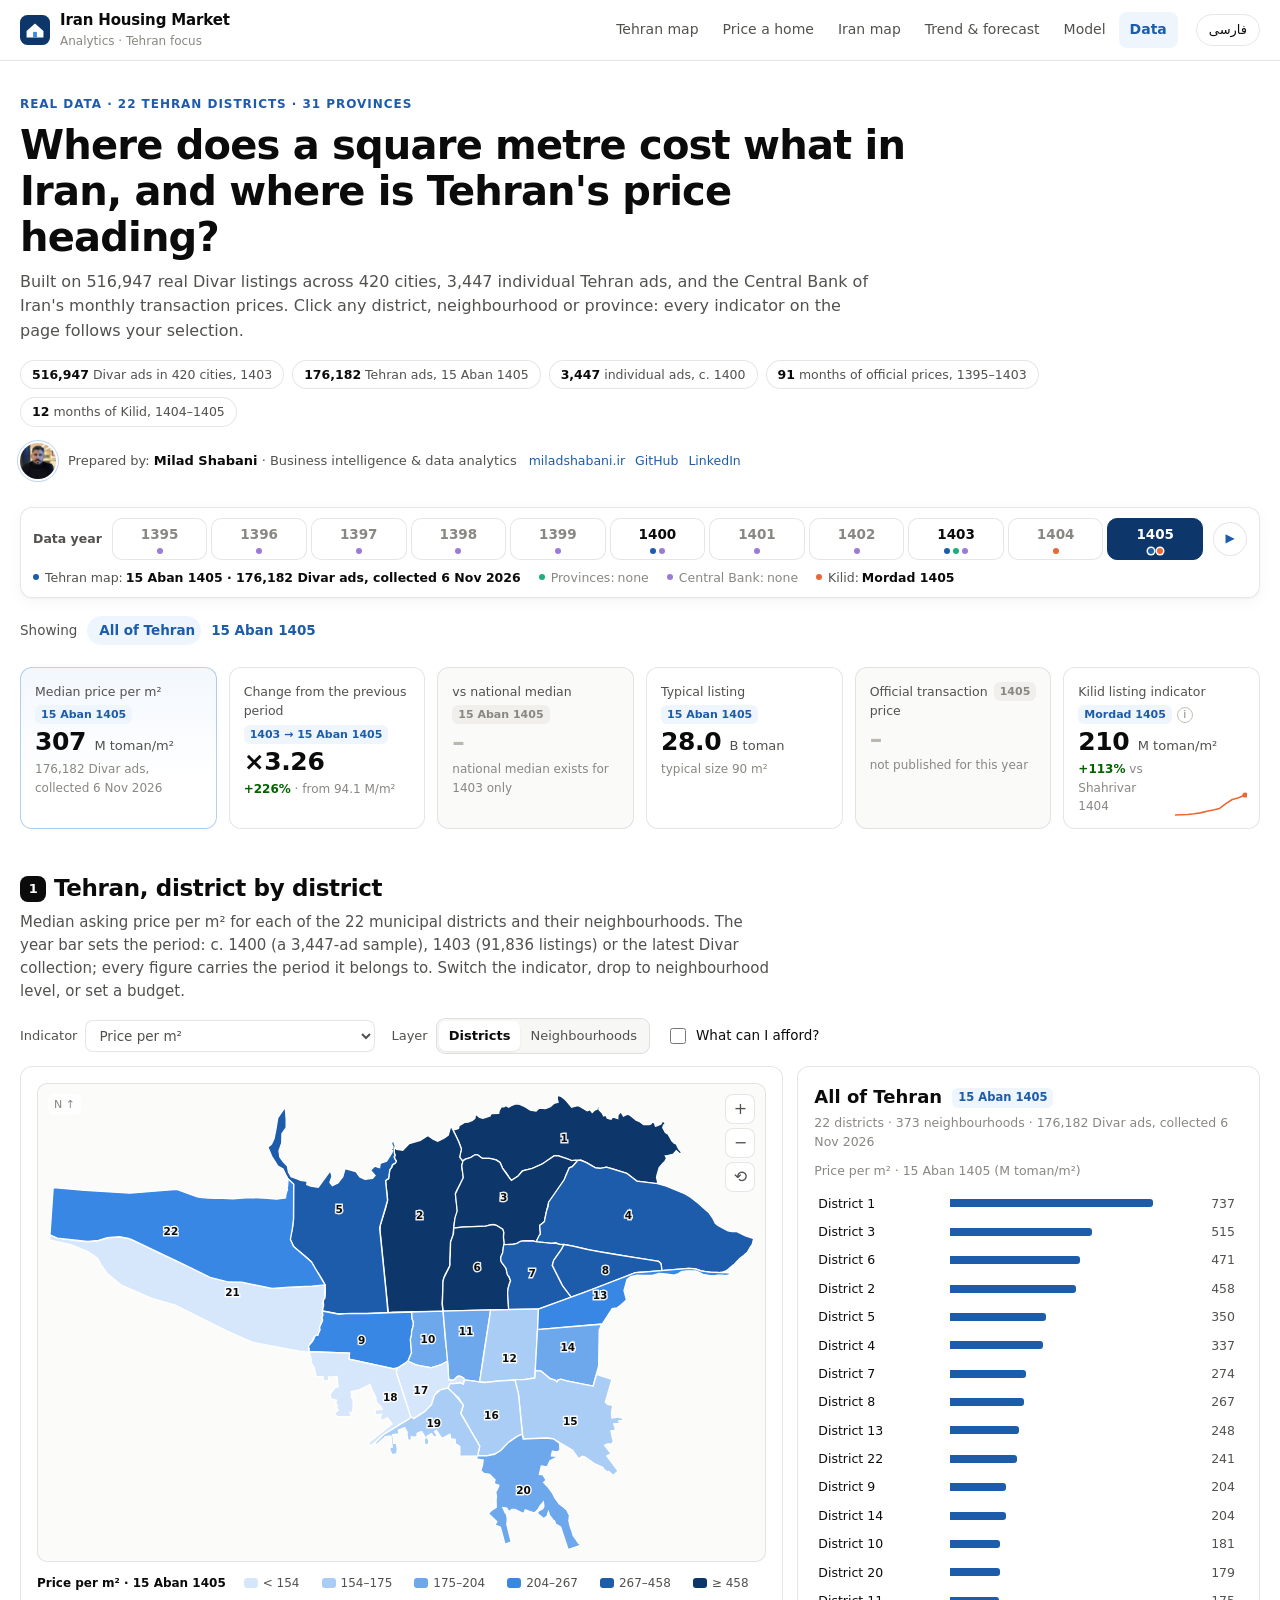
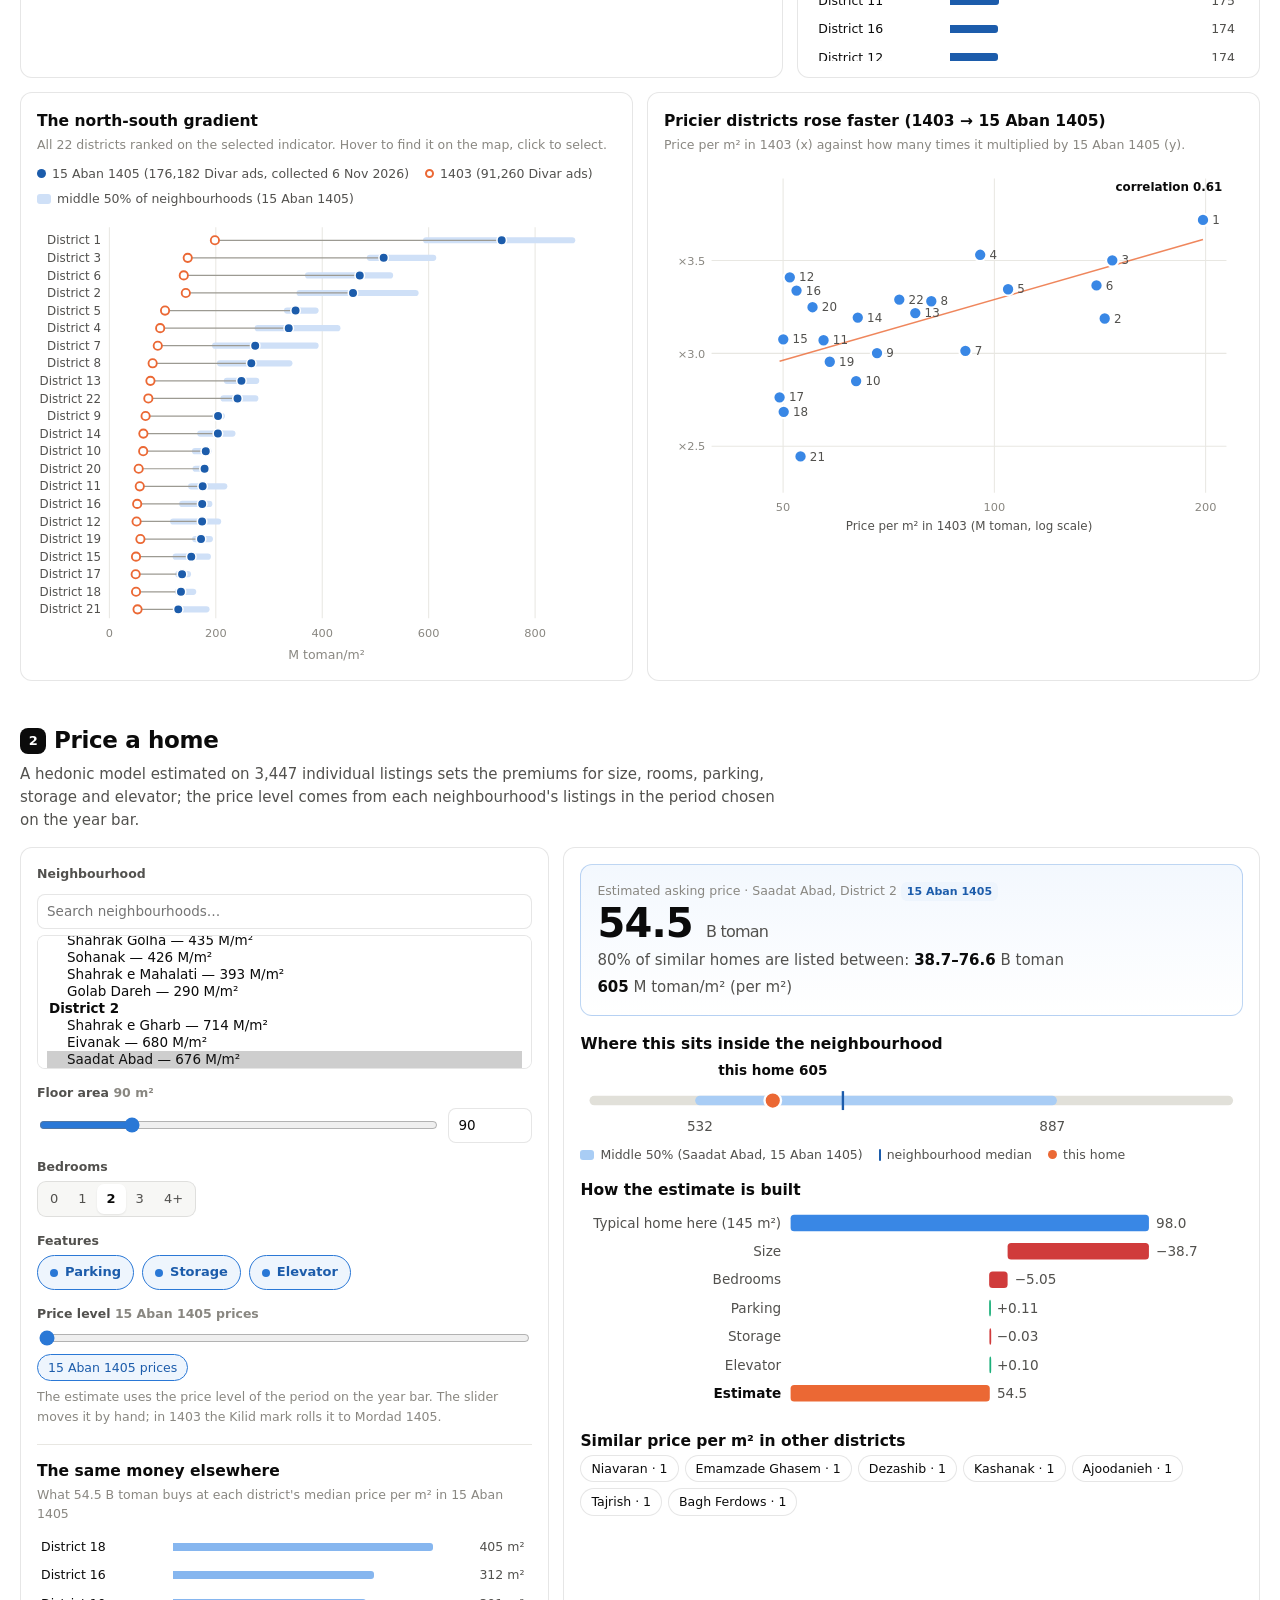
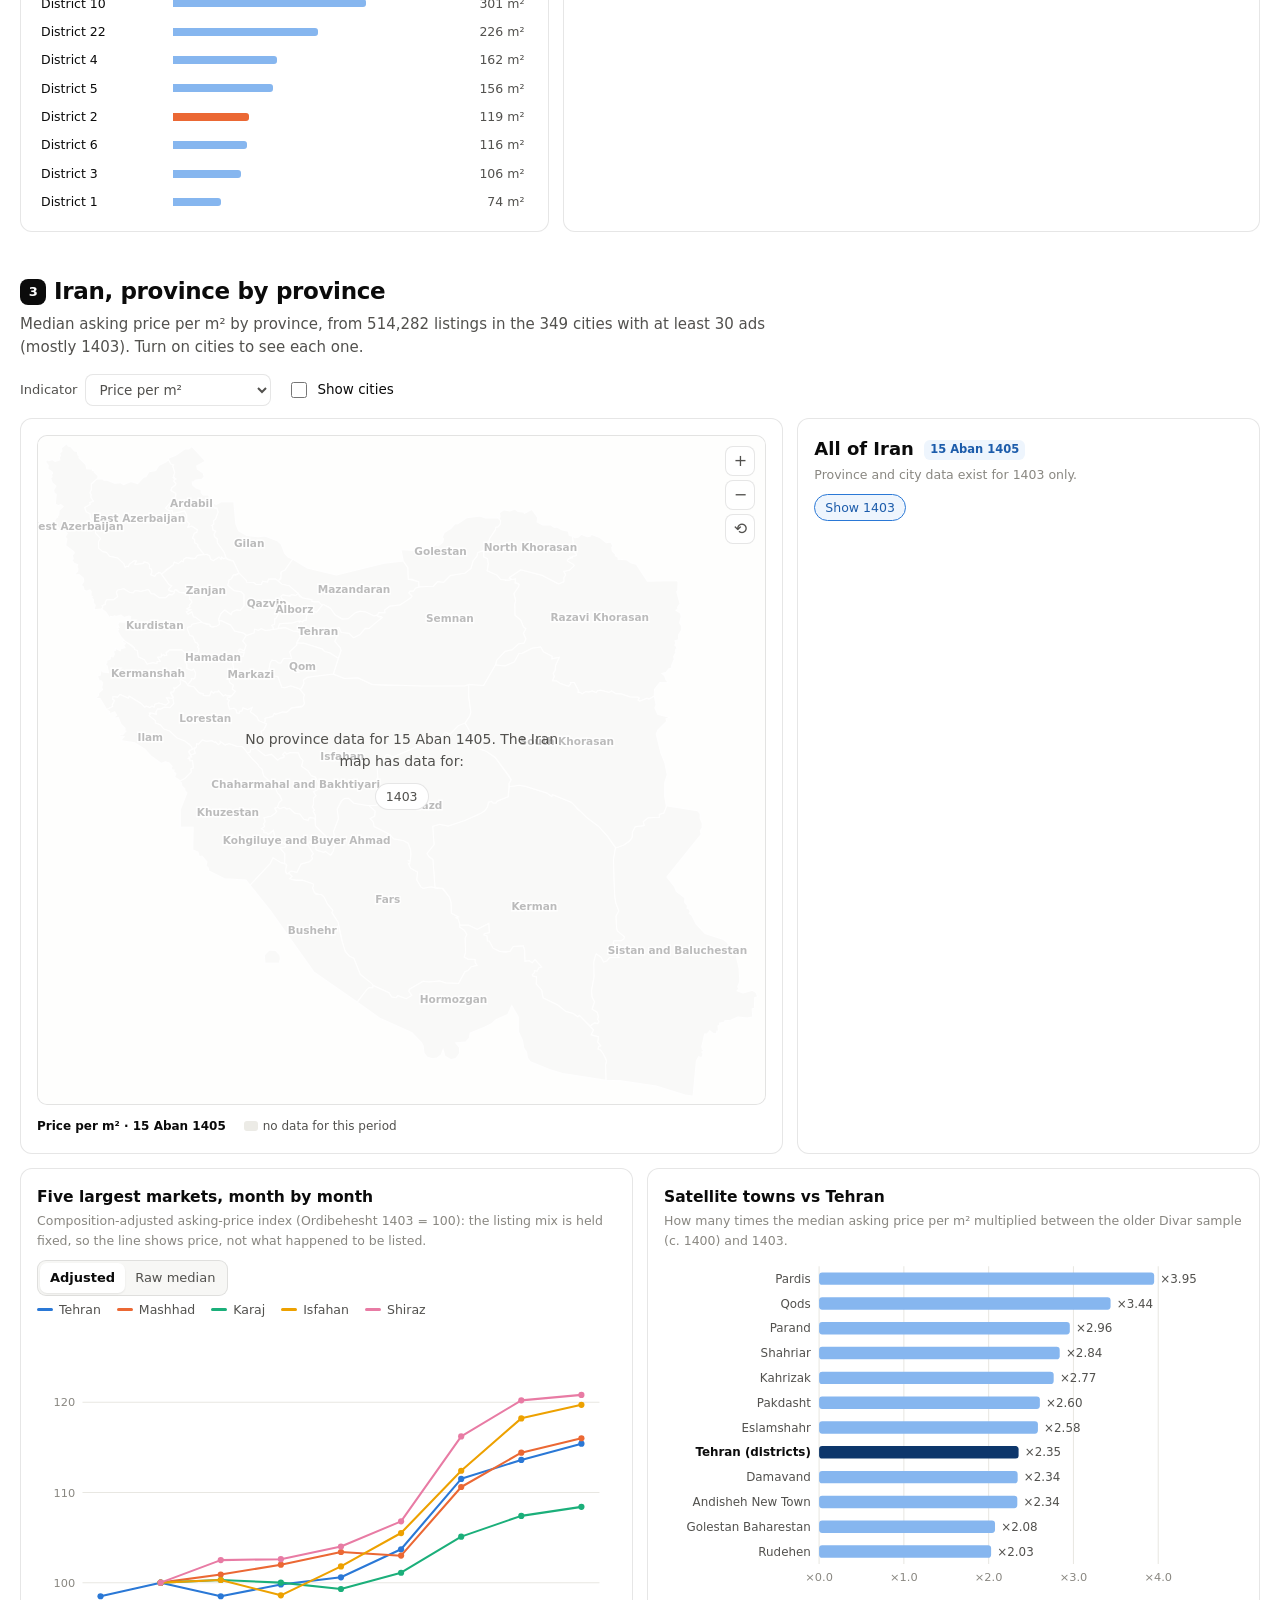
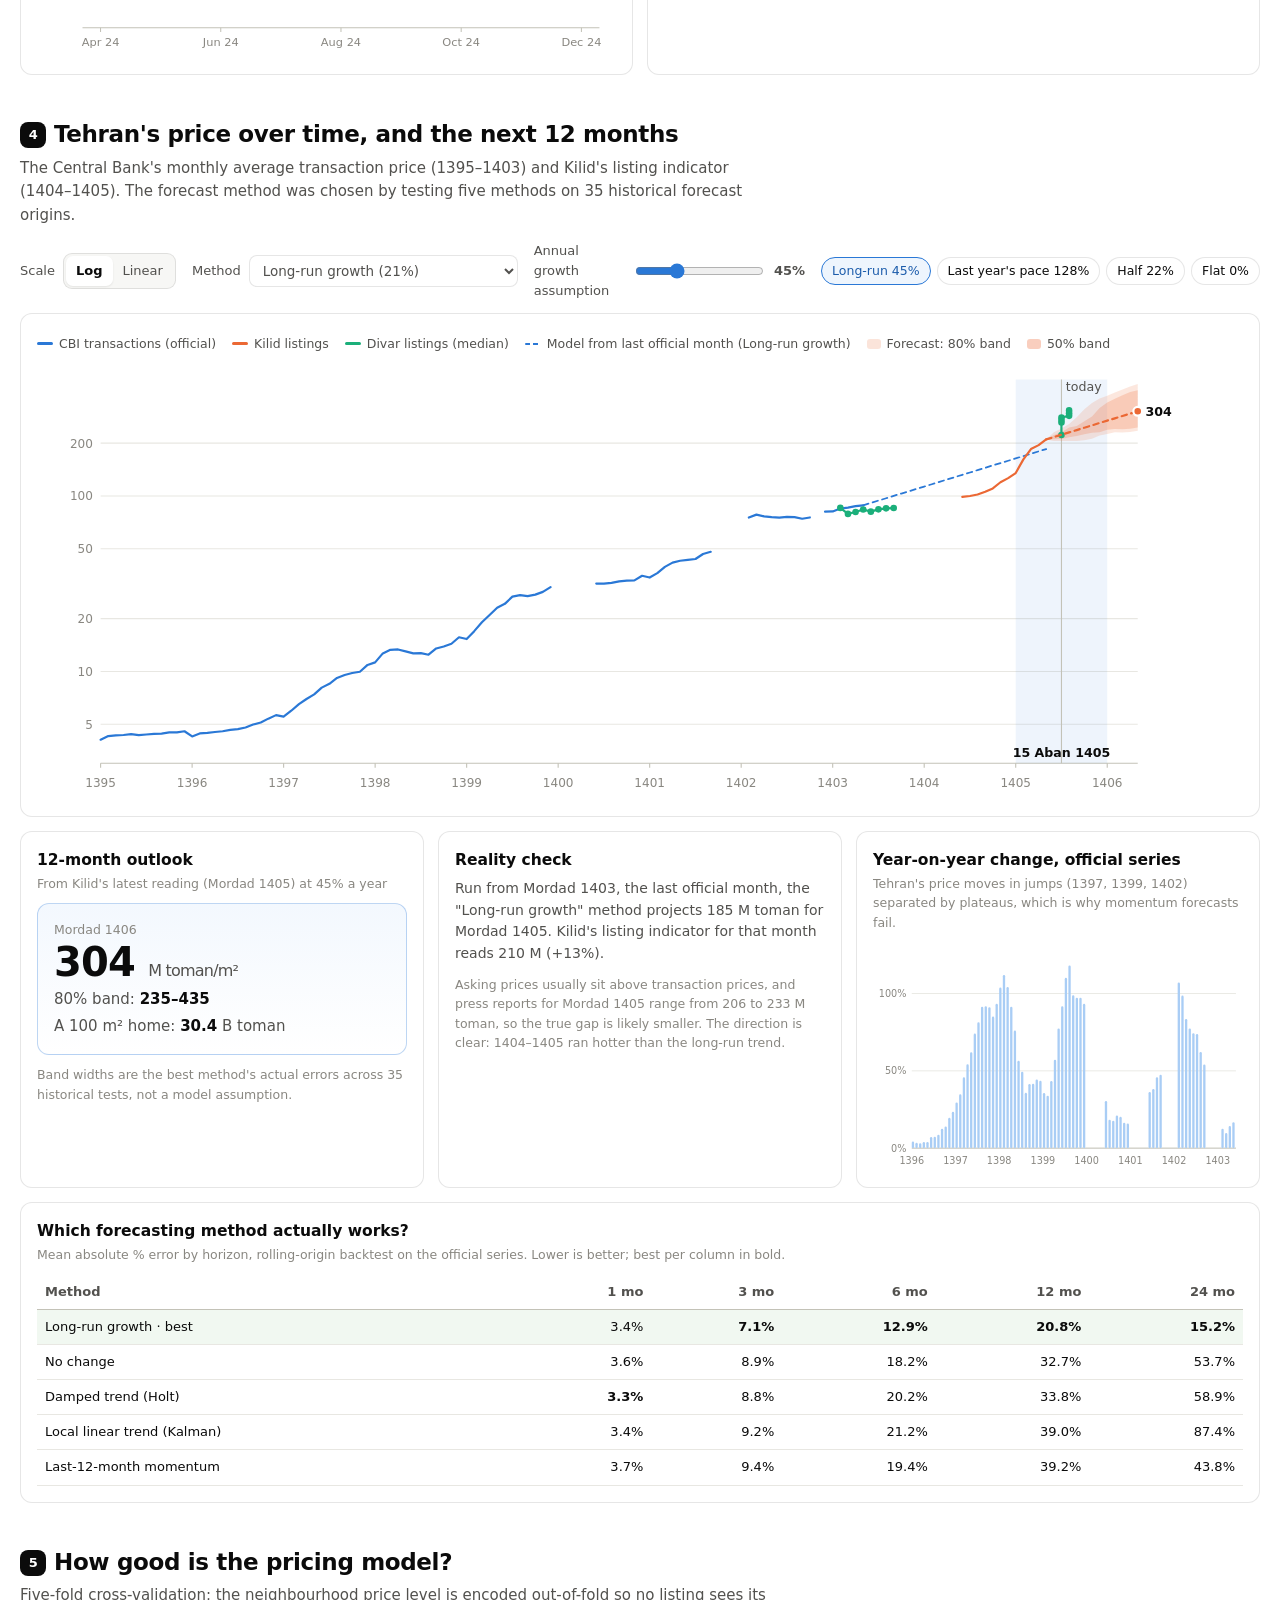
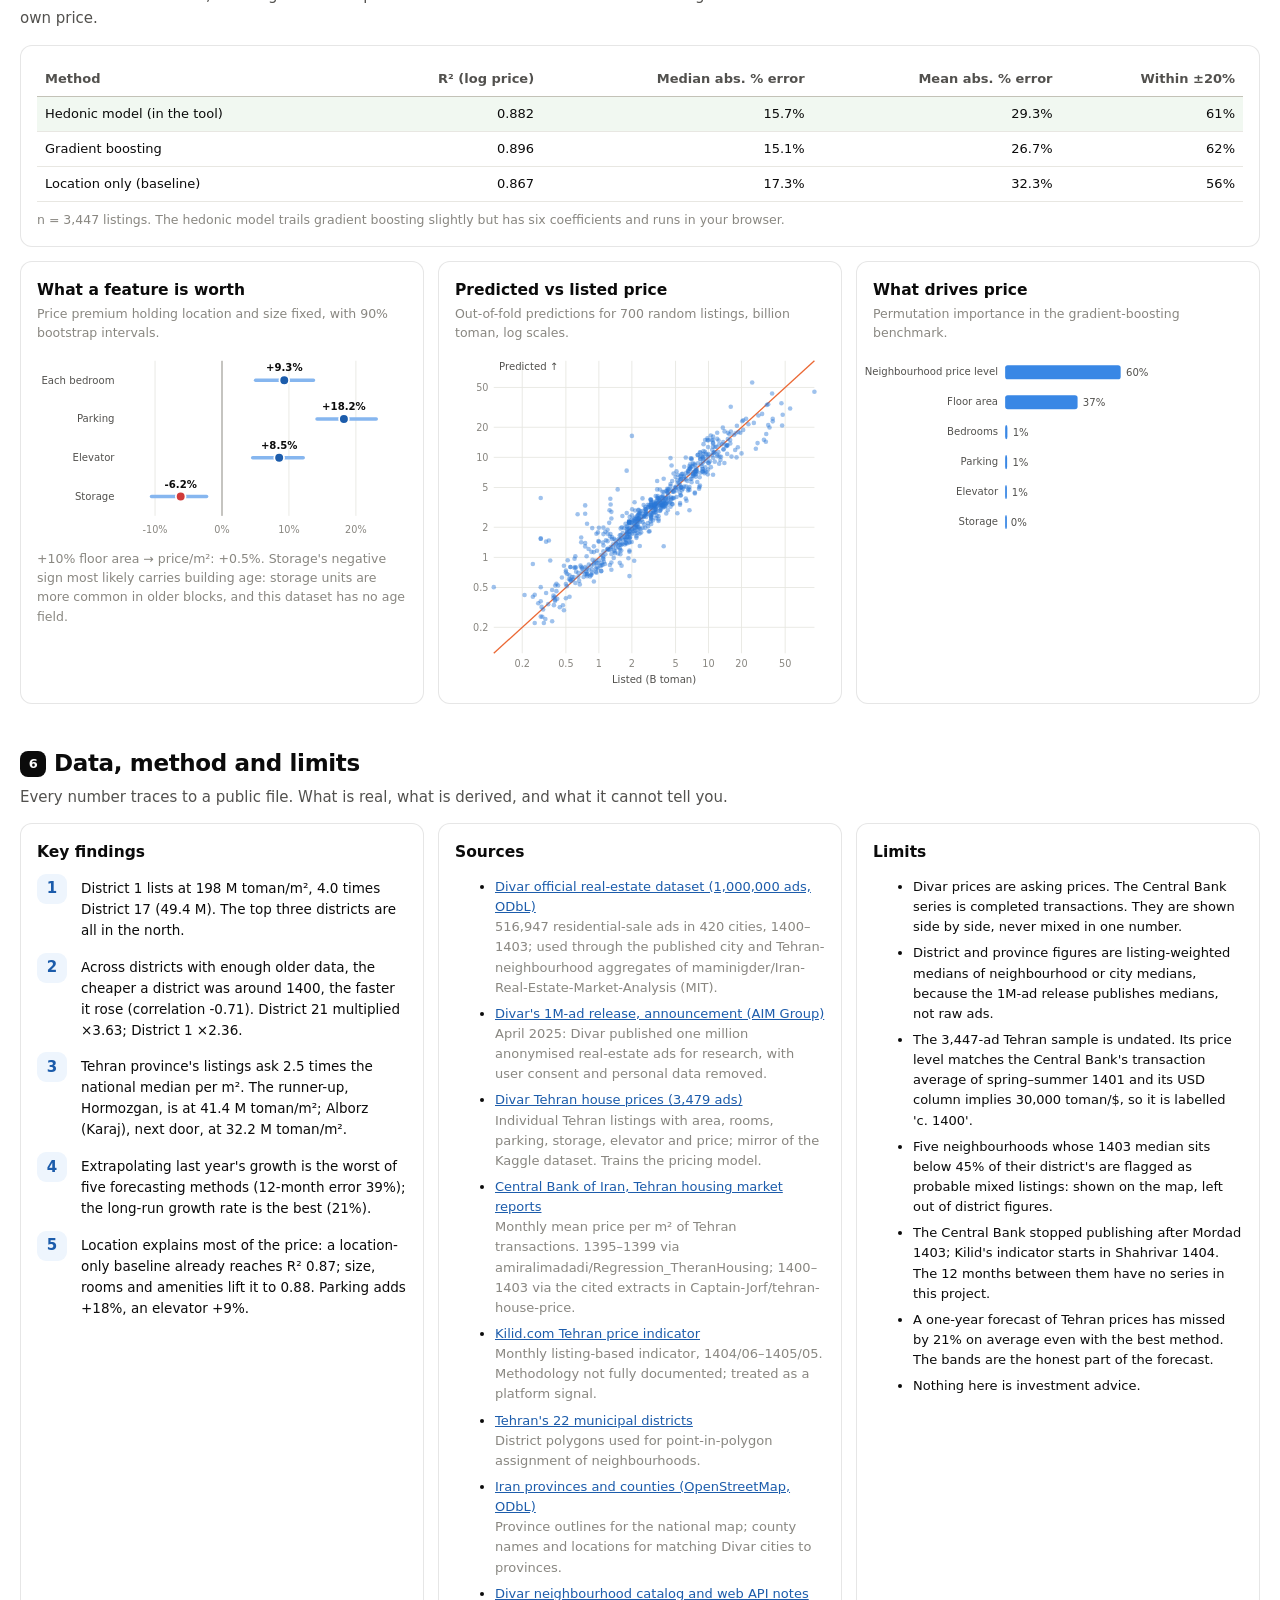
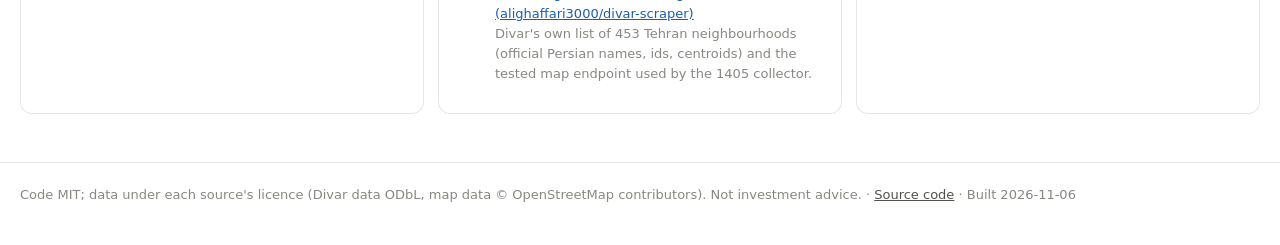
==== index.html @ 0331efd3 "Publish dashboard from cd6192b" ====
<!doctype html>
<html lang="en" dir="ltr">
<head>
<meta charset="utf-8">
<meta name="viewport" content="width=device-width, initial-scale=1">
<title>Iran &amp; Tehran Housing Market Analytics</title>
<meta name="description" content="Built on 516,947 real Divar listings across 420 cities, 3,447 individual Tehran ads, and the Central Bank of Iran's monthly transaction prices. Click any district, neighbourhood or province: every indicator on the page follows your selection.">
<meta property="og:title" content="Iran &amp; Tehran Housing Market Analytics">
<meta property="og:description" content="Built on 516,947 real Divar listings across 420 cities, 3,447 individual Tehran ads, and the Central Bank of Iran's monthly transaction prices. Click any district, neighbourhood or province: every indicator on the page follows your selection.">
<meta name="theme-color" content="#ffffff">
<link rel="icon" href="data:image/svg+xml,%3Csvg xmlns='http://www.w3.org/2000/svg' viewBox='0 0 32 32'%3E%3Crect width='32' height='32' rx='8' fill='%230d366b'/%3E%3Cpath d='M7 17 16 9l9 8v7H7z' fill='%23fff'/%3E%3Crect x='14' y='18' width='4' height='6' fill='%233987e5'/%3E%3C/svg%3E">
<style>
/* Iran Housing Market Analytics - white, map-first, no external requests. */
:root {
  --bg: #ffffff;
  --card: #ffffff;
  --plane: #f7f7f5;
  --ink: #0b0b0b;
  --ink-2: #52514e;
  --muted: #898781;
  --grid: #e8e7e2;
  --axis: #c3c2b7;
  --line: rgba(11, 11, 11, .10);
  --accent: #2a78d6;
  --accent-ink: #1c5cab;
  --accent-wash: #eef5fd;
  --s1: #2a78d6; --s2: #eb6834; --s3: #1baf7a; --s4: #eda100; --s5: #e87ba4; --s7: #4a3aa7;
  --good: #0ca30c; --warn: #fab219; --crit: #d03b3b; --good-ink: #006300;
  --radius: 12px;
  --shadow: 0 1px 2px rgba(11, 11, 11, .04), 0 4px 16px rgba(11, 11, 11, .04);
  --font: system-ui, -apple-system, "Segoe UI", Roboto, "Helvetica Neue", Arial, sans-serif;
  color-scheme: light;
}
html[lang="fa"] { --font: "Vazirmatn", Tahoma, system-ui, sans-serif; }
* { box-sizing: border-box; }
html { scroll-behavior: smooth; scroll-padding-top: 76px; }
body { margin: 0; background: var(--bg); color: var(--ink); font: 15px/1.55 var(--font); -webkit-font-smoothing: antialiased; }
a { color: var(--accent-ink); }
button, input, select { font: inherit; color: inherit; }
.wrap { max-width: 1320px; margin: 0 auto; padding: 0 20px; }
@media (max-width: 640px) { .wrap { padding: 0 16px; } }

/* ---------- top bar */
.top { position: sticky; top: 0; z-index: 40; background: rgba(255,255,255,.94); backdrop-filter: saturate(1.4) blur(8px); border-bottom: 1px solid var(--line); }
.top .wrap { display: flex; align-items: center; gap: 18px; height: 60px; }
.brand { display: flex; align-items: center; gap: 10px; font-weight: 700; letter-spacing: -.01em; white-space: nowrap; }
.brand svg { flex: none; }
.brand small { display: block; font-weight: 500; color: var(--muted); font-size: 12px; letter-spacing: 0; }
.nav { display: flex; gap: 2px; margin-inline-start: auto; overflow-x: auto; scrollbar-width: none; }
.nav::-webkit-scrollbar { display: none; }
.nav a { padding: 7px 11px; border-radius: 8px; color: var(--ink-2); text-decoration: none; font-size: 14px; white-space: nowrap; }
.nav a:hover { background: var(--plane); color: var(--ink); }
.nav a.on { background: var(--accent-wash); color: var(--accent-ink); font-weight: 600; }
.lang { border: 1px solid var(--line); border-radius: 999px; padding: 5px 12px; text-decoration: none; color: var(--ink); font-size: 13px; white-space: nowrap; }
.lang:hover { border-color: var(--accent); }
@media (max-width: 900px) { .nav { display: none; } .brand small { display: none; } .lang { margin-inline-start: auto; } }

/* ---------- hero */
.hero { padding: 34px 0 10px; }
.eyebrow { font-size: 12px; letter-spacing: .08em; text-transform: uppercase; color: var(--accent-ink); font-weight: 700; }
html[lang="fa"] .eyebrow { letter-spacing: 0; }
h1 { font-size: clamp(26px, 3.4vw, 40px); line-height: 1.15; margin: 8px 0 10px; letter-spacing: -.02em; max-width: 920px; }
.lede { color: var(--ink-2); max-width: 860px; margin: 0; font-size: 16px; }
.pills { display: flex; flex-wrap: wrap; gap: 8px; margin-top: 16px; }
.pill { font-size: 12.5px; border: 1px solid var(--line); border-radius: 999px; padding: 4px 11px; color: var(--ink-2); background: #fff; }
.pill b { color: var(--ink); font-weight: 650; }

/* ---------- KPI strip */
.kpis { display: grid; grid-template-columns: repeat(6, minmax(0, 1fr)); gap: 12px; margin: 22px 0 8px; }
@media (max-width: 1100px) { .kpis { grid-template-columns: repeat(3, minmax(0, 1fr)); } }
@media (max-width: 560px) { .kpis { grid-template-columns: repeat(2, minmax(0, 1fr)); } }
.kpi { border: 1px solid var(--line); border-radius: var(--radius); padding: 14px 14px 12px; background: var(--card); position: relative; min-height: 118px; transition: border-color .15s, box-shadow .15s; }
.kpi:hover { border-color: rgba(42,120,214,.45); box-shadow: var(--shadow); }
.kpi .lab { font-size: 12.5px; color: var(--ink-2); display: flex; justify-content: space-between; gap: 6px; }
.kpi .val { font-size: 25px; font-weight: 700; letter-spacing: -.015em; margin-top: 4px; line-height: 1.15; }
.kpi .val small { font-size: 13px; font-weight: 500; color: var(--ink-2); letter-spacing: 0; }
.kpi .sub { font-size: 12px; color: var(--muted); margin-top: 3px; }
.kpi .delta-up { color: var(--good-ink); font-weight: 600; }
.kpi .delta-dn { color: #b0302f; font-weight: 600; }
.kpi svg.spark { position: absolute; inset-inline-end: 12px; bottom: 10px; }
.kpi.hero-kpi { background: linear-gradient(180deg, #f3f8fe 0, #fff 70%); border-color: rgba(42,120,214,.35); }
.info { width: 16px; height: 16px; border-radius: 50%; border: 1px solid var(--axis); color: var(--muted); font-size: 11px; line-height: 14px; text-align: center; cursor: help; flex: none; }
.scopebar { display: flex; align-items: center; gap: 10px; flex-wrap: wrap; font-size: 13.5px; color: var(--ink-2); margin-top: 18px; }
.scope-chip { display: inline-flex; align-items: center; gap: 8px; background: var(--accent-wash); color: var(--accent-ink); border-radius: 999px; padding: 4px 6px 4px 12px; font-weight: 650; }
.scope-chip button { border: 0; background: #fff; border-radius: 999px; width: 22px; height: 22px; cursor: pointer; color: var(--ink-2); line-height: 22px; padding: 0; }
.scope-chip button:hover { color: var(--crit); }

/* ---------- sections & cards */
section.block { padding: 34px 0 8px; scroll-margin-top: 170px; }
.sec-head { display: flex; align-items: end; justify-content: space-between; gap: 20px; flex-wrap: wrap; margin-bottom: 14px; }
.sec-head h2 { margin: 0; font-size: 23px; letter-spacing: -.015em; }
.sec-head p { margin: 4px 0 0; color: var(--ink-2); max-width: 760px; }
.num { display: inline-grid; place-items: center; width: 26px; height: 26px; border-radius: 8px; background: var(--ink); color: #fff; font-size: 13px; font-weight: 700; margin-inline-end: 8px; vertical-align: 3px; }
.card { background: var(--card); border: 1px solid var(--line); border-radius: var(--radius); padding: 16px; min-width: 0; }
.card h3 { margin: 0 0 2px; font-size: 15.5px; }
.card .note { color: var(--muted); font-size: 12.5px; margin: 2px 0 10px; }
.grid { display: grid; gap: 14px; }
.g-map { grid-template-columns: minmax(0, 1.65fr) minmax(0, 1fr); }
.g-2 { grid-template-columns: repeat(2, minmax(0, 1fr)); }
.g-3 { grid-template-columns: repeat(3, minmax(0, 1fr)); }
.g-val { grid-template-columns: minmax(0, .95fr) minmax(0, 1.25fr); }
@media (max-width: 1000px) { .g-map, .g-2, .g-3, .g-val { grid-template-columns: minmax(0, 1fr); } }

/* ---------- controls */
.controls { display: flex; flex-wrap: wrap; gap: 10px 16px; align-items: center; margin-bottom: 12px; }
.ctl { display: flex; align-items: center; gap: 8px; font-size: 13px; color: var(--ink-2); }
.seg { display: inline-flex; border: 1px solid var(--line); border-radius: 9px; padding: 2px; background: var(--plane); }
.seg button { border: 0; background: transparent; padding: 5px 10px; border-radius: 7px; cursor: pointer; font-size: 13px; color: var(--ink-2); white-space: nowrap; }
.seg button[aria-pressed="true"] { background: #fff; color: var(--ink); font-weight: 650; box-shadow: 0 1px 2px rgba(0,0,0,.08); }
select, input[type=number], input[type=search] { border: 1px solid var(--line); border-radius: 8px; padding: 6px 9px; background: #fff; font-size: 13.5px; min-width: 0; }
select:focus, input:focus, button:focus-visible { outline: 2px solid var(--accent); outline-offset: 1px; }
input[type=range] { accent-color: var(--accent); }
.switch { display: inline-flex; align-items: center; gap: 7px; cursor: pointer; user-select: none; font-size: 13.5px; }
.switch input { accent-color: var(--accent); width: 16px; height: 16px; }

/* ---------- map */
.mapbox { position: relative; border-radius: 10px; overflow: hidden; background: #fbfbfa; border: 1px solid var(--line); touch-action: none; }
.mapbox svg { display: block; width: 100%; height: auto; cursor: grab; }
.mapbox svg.dragging { cursor: grabbing; }
.zoom { position: absolute; inset-inline-end: 10px; top: 10px; display: flex; flex-direction: column; gap: 4px; }
.zoom button { width: 30px; height: 30px; border: 1px solid var(--line); background: #fff; border-radius: 8px; cursor: pointer; font-size: 16px; line-height: 1; color: var(--ink-2); }
.zoom button:hover { color: var(--ink); border-color: var(--accent); }
.compass { position: absolute; inset-inline-start: 10px; top: 10px; font-size: 11px; color: var(--muted); background: rgba(255,255,255,.85); border-radius: 6px; padding: 2px 6px; }
.dist { stroke: #fff; stroke-width: 1.3; vector-effect: non-scaling-stroke; cursor: pointer; transition: opacity .15s; }
.dist:hover { stroke: var(--ink); stroke-width: 1.6; }
.dist.sel { stroke: var(--ink); stroke-width: 2.6; }
.dist.dim { opacity: .28; }
.dlabel { font-size: 11px; font-weight: 700; fill: var(--ink); paint-order: stroke; stroke: rgba(255,255,255,.92); stroke-width: 3px; pointer-events: none; text-anchor: middle; dominant-baseline: middle; }
.hood { stroke: #fff; stroke-width: 1.2; vector-effect: non-scaling-stroke; cursor: pointer; }
.hood:hover, .hood.sel { stroke: var(--ink); stroke-width: 2; }
.hood.flag { stroke: var(--crit); stroke-dasharray: 2 2; }
.prov { stroke: #fff; stroke-width: 1; vector-effect: non-scaling-stroke; cursor: pointer; }
.prov:hover { stroke: var(--ink); stroke-width: 1.5; }
.prov.sel { stroke: var(--ink); stroke-width: 2.4; }
.prov.dim { opacity: .3; }
.city { stroke: #fff; stroke-width: 1; vector-effect: non-scaling-stroke; cursor: pointer; fill-opacity: .9; }
.city:hover { stroke: var(--ink); stroke-width: 1.8; }
.legend { display: flex; flex-wrap: wrap; align-items: center; gap: 6px 14px; margin-top: 10px; font-size: 12px; color: var(--ink-2); }
.legend .ramp { display: inline-flex; border-radius: 4px; overflow: hidden; }
.legend .bin { display: inline-flex; align-items: center; gap: 5px; cursor: pointer; padding: 2px 4px; border-radius: 5px; }
.legend .bin:hover, .legend .bin.on { background: var(--plane); }
.legend .sw { width: 14px; height: 10px; border-radius: 3px; display: inline-block; }
.legend .title { color: var(--ink); font-weight: 600; }

/* ---------- side panel */
.side h3 { font-size: 18px; margin: 0; }
.side .kv { display: grid; grid-template-columns: repeat(3, minmax(0, 1fr)); gap: 8px; margin: 12px 0; }
.side .kv div { background: var(--plane); border-radius: 9px; padding: 8px 10px; }
.side .kv b { display: block; font-size: 16.5px; }
.side .kv span { font-size: 11.5px; color: var(--ink-2); }
.barlist { display: flex; flex-direction: column; gap: 3px; max-height: 470px; overflow-y: auto; padding-inline-end: 4px; }
.barrow { display: grid; grid-template-columns: 124px minmax(0, 1fr) 70px; align-items: center; gap: 8px; font-size: 12.5px; padding: 3px 4px; border-radius: 6px; cursor: pointer; }
.barrow:hover, .barrow.hl { background: var(--plane); }
.barrow.sel { background: var(--accent-wash); }
.barrow .nm { white-space: nowrap; overflow: hidden; text-overflow: ellipsis; color: var(--ink); }
.barrow .v { text-align: end; font-variant-numeric: tabular-nums; color: var(--ink-2); }
.barrow .track { position: relative; display: block; height: 14px; }
.barrow .track i { position: absolute; top: 50%; transform: translateY(-50%); display: block; }
.barrow .track .bar { inset-inline-start: 0; height: 8px; border-radius: 2px; }
html[dir="ltr"] .barrow .track .bar { border-radius: 0 3px 3px 0; }
html[dir="rtl"] .barrow .track .bar { border-radius: 3px 0 0 3px; }
.barrow .track .band { height: 5px; border-radius: 3px; background: #cfe0f7; }
.barrow .track .dot { width: 9px; height: 9px; border-radius: 50%; margin-inline-start: -4.5px; box-shadow: 0 0 0 2px #fff; }

/* ---------- tooltip */
.tip { position: fixed; z-index: 100; pointer-events: none; background: #fff; border: 1px solid var(--line); border-radius: 10px; box-shadow: 0 6px 24px rgba(11,11,11,.12); padding: 9px 11px; font-size: 12.5px; min-width: 150px; max-width: 280px; opacity: 0; transition: opacity .08s; }
.tip.on { opacity: 1; }
.tip .t { font-weight: 700; font-size: 13.5px; margin-bottom: 2px; }
.tip .r { display: flex; justify-content: space-between; gap: 14px; color: var(--ink-2); }
.tip .r b { color: var(--ink); font-variant-numeric: tabular-nums; }
.tip .k { display: inline-block; width: 12px; height: 2px; vertical-align: middle; margin-inline-end: 6px; border-radius: 1px; }
.tip .m { color: var(--muted); font-size: 11.5px; margin-top: 4px; }

/* ---------- charts */
.chart { width: 100%; }
.chart svg { display: block; width: 100%; height: auto; overflow: visible; }
.axis text { font-size: 11px; fill: var(--muted); }
.axis line, .axis path { stroke: var(--axis); }
.gridl { stroke: var(--grid); stroke-width: 1; }
.clabel { font-size: 11.5px; fill: var(--ink-2); }
.clabel.b { fill: var(--ink); font-weight: 650; }
.keyrow { display: flex; flex-wrap: wrap; gap: 6px 16px; font-size: 12.5px; color: var(--ink-2); margin: 4px 0 8px; }
.keyrow span { display: inline-flex; align-items: center; gap: 6px; }
.keyrow i { width: 16px; height: 3px; border-radius: 2px; display: inline-block; }
.keyrow i.dash { background: repeating-linear-gradient(90deg, currentColor 0 5px, transparent 5px 8px) !important; height: 2px; }
.keyrow i.box { height: 10px; width: 14px; border-radius: 3px; }

/* ---------- valuation */
.form { display: grid; gap: 14px; }
.field label { display: block; font-size: 12.5px; color: var(--ink-2); margin-bottom: 5px; font-weight: 600; }
.field .row { display: flex; gap: 8px; align-items: center; }
.field .row input[type=range] { flex: 1; }
.field .row input[type=number] { width: 84px; }
.hoodpick { display: grid; grid-template-columns: minmax(0, 1fr); gap: 6px; }
.toggles { display: flex; flex-wrap: wrap; gap: 8px; }
.tog { border: 1px solid var(--line); border-radius: 999px; padding: 6px 12px; background: #fff; cursor: pointer; font-size: 13px; display: inline-flex; gap: 7px; align-items: center; }
.tog[aria-pressed="true"] { border-color: var(--accent); background: var(--accent-wash); color: var(--accent-ink); font-weight: 650; }
.tog .dot { width: 8px; height: 8px; border-radius: 50%; background: var(--axis); }
.tog[aria-pressed="true"] .dot { background: var(--accent); }
.estimate { border-radius: 12px; padding: 16px; background: linear-gradient(180deg, #f3f8fe, #fff); border: 1px solid rgba(42,120,214,.3); }
.estimate .big { font-size: 40px; font-weight: 750; letter-spacing: -.02em; line-height: 1.1; }
.estimate .big small { font-size: 16px; font-weight: 500; color: var(--ink-2); }
.estimate .range { color: var(--ink-2); margin-top: 4px; }
.estimate .range b { color: var(--ink); }
.chips { display: flex; flex-wrap: wrap; gap: 6px; }
.chip { border: 1px solid var(--line); border-radius: 999px; padding: 3px 10px; font-size: 12.5px; background: #fff; cursor: pointer; }
.chip:hover { border-color: var(--accent); color: var(--accent-ink); }
.chip.on { background: var(--accent-wash); border-color: var(--accent); color: var(--accent-ink); }

/* ---------- tables */
table.t { width: 100%; border-collapse: collapse; font-size: 13px; }
table.t th { text-align: start; font-weight: 600; color: var(--ink-2); border-bottom: 1px solid var(--axis); padding: 7px 8px; white-space: nowrap; }
table.t td { border-bottom: 1px solid var(--grid); padding: 7px 8px; font-variant-numeric: tabular-nums; }
table.t tr.best td { background: #f1f8f1; }
table.t td.n, table.t th.n { text-align: end; }
.tscroll { overflow-x: auto; }

/* ---------- misc */
.callout { border-inline-start: 3px solid var(--accent); background: var(--accent-wash); padding: 10px 14px; border-radius: 0 10px 10px 0; font-size: 14px; color: var(--ink); margin: 0 0 12px; }
html[dir="rtl"] .callout { border-radius: 10px 0 0 10px; }
.callout.warn { border-color: var(--warn); background: #fff8e8; }
.finding { display: grid; grid-template-columns: 34px minmax(0, 1fr); gap: 10px; align-items: start; }
.finding .ic { width: 30px; height: 30px; border-radius: 9px; display: grid; place-items: center; background: var(--accent-wash); color: var(--accent-ink); font-weight: 800; }
.finding p { margin: 3px 0 0; color: var(--ink-2); font-size: 13.5px; }
.finding h4 { margin: 0; font-size: 14.5px; }
.src { font-size: 13px; }
.src li { margin-bottom: 6px; }
footer { border-top: 1px solid var(--line); margin-top: 40px; padding: 22px 0 40px; color: var(--muted); font-size: 13px; }
footer a { color: var(--ink-2); }
.muted { color: var(--muted); }
.nowrap { white-space: nowrap; }
.ltr { direction: ltr; unicode-bidi: isolate; }
.sr { position: absolute; width: 1px; height: 1px; overflow: hidden; clip: rect(0 0 0 0); }
.budget { display: none; gap: 10px 16px; flex-wrap: wrap; align-items: center; background: var(--plane); border-radius: 10px; padding: 8px 12px; margin-bottom: 10px; font-size: 13px; }
.budget.on { display: flex; }
.budget input[type=number] { width: 80px; }
@media print { .top, .zoom, .controls { display: none; } }

.kpi.has-spark .sub { padding-inline-end: 82px; }
svg [tabindex]:focus { outline: none; }
svg [tabindex]:focus-visible { stroke: #0b0b0b; stroke-width: 2.4; }
@media (max-width: 560px) {
  .kpi.has-spark .sub { padding-inline-end: 0; }
  .kpi svg.spark { position: static; display: block; margin-top: 6px; }
  .kpi .val { font-size: 22px; }
}

/* ---------- producer card */

/* ---------- producer (one short line) */
.author { display: flex; align-items: center; flex-wrap: wrap; gap: 6px 12px; margin-top: 16px; font-size: 13px; color: var(--ink-2); }
.author img { width: 36px; height: 36px; border-radius: 50%; object-fit: cover; flex: none; box-shadow: 0 0 0 2px #fff, 0 0 0 3px rgba(42,120,214,.3); }
.author-txt b { color: var(--ink); font-weight: 700; }
.author-links { display: inline-flex; gap: 10px; }
.author-links a { text-decoration: none; font-size: 12.5px; }
.author-links a:hover { text-decoration: underline; }
@media (max-width: 560px) { .author-role { display: none; } }

/* ---------- year bar: one period drives every figure */
.yearbar { position: sticky; top: 60px; z-index: 30; margin-top: 18px; padding: 10px 12px; background: rgba(255,255,255,.96); backdrop-filter: saturate(1.4) blur(8px); border: 1px solid var(--line); border-radius: var(--radius); box-shadow: var(--shadow); }
.yb-row { display: flex; align-items: center; gap: 10px; }
.yb-title { font-size: 12.5px; font-weight: 700; color: var(--ink-2); white-space: nowrap; }
.yb-years { display: flex; gap: 4px; flex: 1; min-width: 0; overflow-x: auto; scrollbar-width: none; }
.yb-years::-webkit-scrollbar { display: none; }
.yb-y { flex: 1 0 auto; min-width: 50px; display: flex; flex-direction: column; align-items: center; gap: 3px; padding: 5px 6px 5px; border: 1px solid var(--line); border-radius: 10px; background: #fff; color: var(--muted); font: inherit; cursor: pointer; }
.yb-y b { font-size: 13.5px; font-weight: 550; font-variant-numeric: tabular-nums; }
.yb-y.map { color: var(--ink); }
.yb-y.map b { font-weight: 700; }
.yb-y:hover { border-color: var(--accent); }
.yb-y.on { background: #0d366b; border-color: #0d366b; color: #fff; }
.yb-dots { display: flex; gap: 3px; height: 6px; }
.yb-dot { display: inline-block; width: 6px; height: 6px; border-radius: 50%; flex: none; }
.yb-dot.t { background: #1c5cab; } .yb-dot.i { background: #1baf7a; } .yb-dot.c { background: #9b7bd8; } .yb-dot.k { background: #eb6834; }
.yb-y.on .yb-dot { box-shadow: 0 0 0 1.5px #fff; }
.yb-play { flex: none; width: 34px; height: 34px; border-radius: 50%; border: 1px solid var(--line); background: #fff; color: var(--accent-ink); cursor: pointer; font-size: 12px; }
.yb-play[aria-pressed="true"] { background: var(--accent-wash); border-color: var(--accent); }
.yb-status { display: flex; flex-wrap: wrap; gap: 3px 18px; margin-top: 8px; font-size: 12.5px; color: var(--ink-2); }
.yb-s { display: inline-flex; align-items: center; white-space: nowrap; }
.yb-s .yb-dot { margin-inline-end: 6px; }
.yb-s b { color: var(--ink); font-weight: 650; margin-inline-start: 3px; }
.yb-s.off, .yb-s.off b { color: var(--muted); font-weight: 450; }
@media (max-width: 640px) {
  .yearbar { padding: 8px; border-radius: 10px; }
  .yb-title { display: none; }
  .yb-y { min-width: 44px; padding: 4px 4px; }
  .yb-status { flex-wrap: nowrap; overflow-x: auto; scrollbar-width: none; font-size: 11.5px; gap: 12px; }
  section.block { scroll-margin-top: 150px; }
}

/* ---------- which time a figure belongs to */
.when { display: inline-block; font-size: 11px; font-weight: 650; color: var(--accent-ink); background: var(--accent-wash); border-radius: 6px; padding: 1px 6px; white-space: nowrap; vertical-align: middle; }
h3 .when { font-size: 11.5px; margin-inline-start: 4px; }
.kpi .lab { flex-wrap: wrap; align-items: flex-start; row-gap: 4px; }
.kpi .lab > span:first-child { flex: 1 1 8.5em; }
.kpi .lab-r { display: inline-flex; align-items: center; gap: 5px; flex: none; }
.kpi.na { background: #fafaf8; }
.kpi.na .val { color: #b9b7b0; }
.kpi.na .when { color: var(--muted); background: #f0efeb; }
.scope-when { font-weight: 650; color: var(--accent-ink); }
.tip .sep { border-top: 1px solid var(--line); margin: 6px 0 3px; padding-top: 4px; font-size: 11px; color: var(--muted); }
.tip .r.on b, .tip .r.on span { color: var(--accent-ink); font-weight: 700; }
.map-na { position: absolute; inset: 0; display: flex; flex-direction: column; align-items: center; justify-content: center; gap: 10px; padding: 24px; text-align: center; background: rgba(255,255,255,.72); font-size: 14px; color: var(--ink-2); }
.map-na[hidden] { display: none; }
.map-na p { margin: 0; max-width: 340px; }
</style>
</head>
<body>
<header class="top">
  <div class="wrap">
    <div class="brand">
      <svg width="30" height="30" viewBox="0 0 32 32" aria-hidden="true"><rect width="32" height="32" rx="8" fill="#0d366b"/><path d="M7 17 16 9l9 8v7H7z" fill="#fff"/><rect x="14" y="18" width="4" height="6" fill="#3987e5"/></svg>
      <div>Iran Housing Market<small>Analytics · Tehran focus</small></div>
    </div>
    <nav class="nav" aria-label="sections">
      <a href="#tehran">Tehran map</a><a href="#pricing">Price a home</a><a href="#iran">Iran map</a><a href="#forecast">Trend &amp; forecast</a><a href="#model">Model</a><a href="#data">Data</a>
    </nav>
    <a class="lang" href="index.fa.html" hreflang="fa">فارسی</a>
  </div>
</header>

<main class="wrap">
  <div class="hero">
    <div class="eyebrow">Real data · 22 Tehran districts · 31 provinces</div>
    <h1>Where does a square metre cost what in Iran, and where is Tehran's price heading?</h1>
    <p class="lede">Built on 516,947 real Divar listings across 420 cities, 3,447 individual Tehran ads, and the Central Bank of Iran's monthly transaction prices. Click any district, neighbourhood or province: every indicator on the page follows your selection.</p>
    <div class="pills" id="pills"></div>
    <div class="author" aria-label="Prepared by">
      <img src="[data-uri]" alt="" width="36" height="36">
      <span class="author-txt">Prepared by: <b>Milad Shabani</b> <span class="author-role">· Business intelligence &amp; data analytics</span></span>
      <span class="author-links"><a href="https://miladshabani.ir/en/" target="_blank" rel="noopener">miladshabani.ir</a><a href="https://github.com/Milad-Shabani" target="_blank" rel="noopener">GitHub</a><a href="https://www.linkedin.com/in/milad-shabani97/" target="_blank" rel="noopener">LinkedIn</a></span>
    </div>
  </div>

  <div class="yearbar" role="group" aria-label="Data year">
    <div class="yb-row">
      <span class="yb-title">Data year</span>
      <div class="yb-years" id="ybYears"></div>
      <button class="yb-play" id="ybPlay" type="button" title="Play through the years" aria-label="Play through the years" aria-pressed="false">▶</button>
    </div>
    <div class="yb-status" id="ybStatus" aria-live="polite"></div>
  </div>
  <div class="scopebar"><span>Showing</span><span class="scope-chip" id="scopeChip"></span><span class="scope-when" id="scopeWhen"></span></div>
  <div class="kpis" id="kpis" aria-live="polite"></div>

  <section class="block" id="tehran">
    <div class="sec-head"><div><h2><span class="num">1</span>Tehran, district by district</h2><p>Median asking price per m² for each of the 22 municipal districts and their neighbourhoods. The year bar sets the period: c. 1400 (a 3,447-ad sample), 1403 (91,836 listings) or the latest Divar collection; every figure carries the period it belongs to. Switch the indicator, drop to neighbourhood level, or set a budget.</p></div></div>
    <div class="controls">
      <label class="ctl">Indicator <select id="tMetric"></select></label>
      <div class="ctl">Layer <div class="seg" id="tLayer"><button data-v="d" aria-pressed="true">Districts</button><button data-v="h" aria-pressed="false">Neighbourhoods</button></div></div>
      <label class="switch"><input type="checkbox" id="tBudgetOn"> What can I afford?</label>
    </div>
    <div class="budget" id="tBudget">
      <label class="ctl">Budget <input type="number" id="bAmt" min="0.5" max="200" step="0.5" value="8"> billion toman</label>
      <label class="ctl">for <input type="number" id="bSize" min="30" max="400" step="5" value="75"> m²</label>
      <input type="range" id="bAmtR" min="0.5" max="60" step="0.5" value="8" style="flex:1;min-width:140px" aria-label="Budget">
      <span id="bCount" class="muted"></span>
    </div>
    <div class="grid g-map">
      <div class="card">
        <div class="mapbox" id="tMapBox">
          <svg id="tMap" role="img" aria-label="Tehran, district by district"></svg>
          <div class="compass">N ↑</div>
          <div class="map-na" id="tNA" hidden></div>
          <div class="zoom"><button data-z="in" title="Zoom in" aria-label="Zoom in">+</button><button data-z="out" title="Zoom out" aria-label="Zoom out">−</button><button data-z="reset" title="Reset view" aria-label="Reset view">⟲</button></div>
        </div>
        <div class="legend" id="tLegend"></div>
      </div>
      <div class="card side" id="tSide"></div>
    </div>
    <div class="grid g-2" style="margin-top:14px">
      <div class="card"><h3>The north-south gradient</h3><p class="note">All 22 districts ranked on the selected indicator. Hover to find it on the map, click to select.</p><div class="chart" id="tRank"></div></div>
      <div class="card"><h3 id="catchTitle">Cheaper districts rose faster</h3><p class="note" id="catchDesc">Price per m² c. 1400 (x) against how many times it multiplied by 1403 (y). Districts with fewer than 15 ads in the older sample are left out.</p><div class="chart" id="tCatch"></div></div>
    </div>
  </section>

  <section class="block" id="pricing">
    <div class="sec-head"><div><h2><span class="num">2</span>Price a home</h2><p>A hedonic model estimated on 3,447 individual listings sets the premiums for size, rooms, parking, storage and elevator; the price level comes from each neighbourhood's listings in the period chosen on the year bar.</p></div></div>
    <div class="grid g-val">
      <div class="card">
        <div class="form">
          <div class="field hoodpick"><label for="vSearch">Neighbourhood</label>
            <input type="search" id="vSearch" placeholder="Search neighbourhoods…" autocomplete="off">
            <select id="vHood" size="7"></select></div>
          <div class="field"><label for="vArea">Floor area <span id="vAreaOut" class="muted"></span></label>
            <div class="row"><input type="range" id="vArea" min="30" max="300" step="1" value="90"><input type="number" id="vAreaN" min="20" max="600" value="90"></div></div>
          <div class="field"><label>Bedrooms</label><div class="seg" id="vRooms"><button data-v="0">0</button><button data-v="1">1</button><button data-v="2" aria-pressed="true">2</button><button data-v="3">3</button><button data-v="4">4+</button></div></div>
          <div class="field"><label>Features</label><div class="toggles">
            <button class="tog" id="vPark" aria-pressed="true"><span class="dot"></span>Parking</button>
            <button class="tog" id="vStor" aria-pressed="true"><span class="dot"></span>Storage</button>
            <button class="tog" id="vElev" aria-pressed="true"><span class="dot"></span>Elevator</button></div></div>
          <div class="field"><label for="vRoll">Price level <span id="vRollOut" class="muted"></span></label>
            <div class="row"><input type="range" id="vRoll" min="0" max="250" step="1" value="0"></div>
            <div class="chips" id="vRollChips" style="margin-top:6px"></div>
            <p class="note" style="margin:6px 0 0">The estimate uses the price level of the period on the year bar. The slider moves it by hand; in 1403 the Kilid mark rolls it to Mordad 1405.</p></div>
        </div>
        <div id="vLeft" style="margin-top:18px;border-top:1px solid var(--grid);padding-top:14px"></div>
      </div>
      <div class="card" id="vOut"></div>
    </div>
  </section>

  <section class="block" id="iran">
    <div class="sec-head"><div><h2><span class="num">3</span>Iran, province by province</h2><p>Median asking price per m² by province, from 514,282 listings in the 349 cities with at least 30 ads (mostly 1403). Turn on cities to see each one.</p></div></div>
    <div class="controls">
      <label class="ctl">Indicator <select id="iMetric"></select></label>
      <label class="switch"><input type="checkbox" id="iCities"> Show cities</label>
    </div>
    <div class="grid g-map">
      <div class="card">
        <div class="mapbox" id="iMapBox">
          <svg id="iMap" role="img" aria-label="Iran, province by province"></svg>
          <div class="map-na" id="iNA" hidden></div>
          <div class="zoom"><button data-z="in" title="Zoom in" aria-label="Zoom in">+</button><button data-z="out" title="Zoom out" aria-label="Zoom out">−</button><button data-z="reset" title="Reset view" aria-label="Reset view">⟲</button></div>
        </div>
        <div class="legend" id="iLegend"></div>
      </div>
      <div class="card side" id="iSide"></div>
    </div>
    <div class="grid g-2" style="margin-top:14px">
      <div class="card"><h3>Five largest markets, month by month</h3><p class="note">Composition-adjusted asking-price index (Ordibehesht 1403 = 100): the listing mix is held fixed, so the line shows price, not what happened to be listed.</p>
        <div class="controls" style="margin-bottom:4px"><div class="seg" id="mMode"><button data-v="adj" aria-pressed="true">Adjusted</button><button data-v="raw" aria-pressed="false">Raw median</button></div></div>
        <div class="keyrow" id="mKey"></div><div class="chart" id="mChart"></div></div>
      <div class="card"><h3>Satellite towns vs Tehran</h3><p class="note">How many times the median asking price per m² multiplied between the older Divar sample (c. 1400) and 1403.</p><div class="chart" id="satChart"></div></div>
    </div>
  </section>

  <section class="block" id="forecast">
    <div class="sec-head"><div><h2><span class="num">4</span>Tehran's price over time, and the next 12 months</h2><p>The Central Bank's monthly average transaction price (1395–1403) and Kilid's listing indicator (1404–1405). The forecast method was chosen by testing five methods on 35 historical forecast origins.</p></div></div>
    <div class="controls">
      <div class="ctl">Scale <div class="seg" id="fScale"><button data-v="log" aria-pressed="true">Log</button><button data-v="lin" aria-pressed="false">Linear</button></div></div>
      <label class="ctl">Method <select id="fMethod"></select></label>
      <label class="ctl" style="flex:1;min-width:260px">Annual growth assumption <input type="range" id="fG" min="0" max="150" step="1" style="flex:1"> <b id="fGOut" class="nowrap"></b></label>
      <div class="chips" id="fPresets"></div>
    </div>
    <div class="card"><div class="keyrow" id="fKey"></div><div class="chart" id="fChart"></div></div>
    <div class="grid g-3" style="margin-top:14px">
      <div class="card" id="fOut"></div>
      <div class="card" id="fReal"></div>
      <div class="card"><h3>Year-on-year change, official series</h3><p class="note">Tehran's price moves in jumps (1397, 1399, 1402) separated by plateaus, which is why momentum forecasts fail.</p><div class="chart" id="yoyChart"></div></div>
    </div>
    <div class="card" style="margin-top:14px"><h3>Which forecasting method actually works?</h3><p class="note">Mean absolute % error by horizon, rolling-origin backtest on the official series. Lower is better; best per column in bold.</p><div class="tscroll" id="fLb"></div></div>
  </section>

  <section class="block" id="model">
    <div class="sec-head"><div><h2><span class="num">5</span>How good is the pricing model?</h2><p>Five-fold cross-validation; the neighbourhood price level is encoded out-of-fold so no listing sees its own price.</p></div></div>
    <div class="card tscroll" id="mCv"></div>
    <div class="grid g-3" style="margin-top:14px">
      <div class="card"><h3>What a feature is worth</h3><p class="note">Price premium holding location and size fixed, with 90% bootstrap intervals.</p><div class="chart" id="coefChart"></div></div>
      <div class="card"><h3>Predicted vs listed price</h3><p class="note">Out-of-fold predictions for 700 random listings, billion toman, log scales.</p><div class="chart" id="scChart"></div></div>
      <div class="card"><h3>What drives price</h3><p class="note">Permutation importance in the gradient-boosting benchmark.</p><div class="chart" id="impChart"></div></div>
    </div>
  </section>

  <section class="block" id="data">
    <div class="sec-head"><div><h2><span class="num">6</span>Data, method and limits</h2><p>Every number traces to a public file. What is real, what is derived, and what it cannot tell you.</p></div></div>
    <div class="grid g-3">
      <div class="card"><h3>Key findings</h3><div id="dFind" class="grid" style="gap:12px;margin-top:10px"></div></div>
      <div class="card"><h3>Sources</h3><ul class="src" id="dSrc"></ul></div>
      <div class="card"><h3>Limits</h3><ul class="src" id="dLim"></ul></div>
    </div>
  </section>
</main>
<footer><div class="wrap">Code MIT; data under each source's licence (Divar data ODbL, map data © OpenStreetMap contributors). Not investment advice. · <a href="https://github.com/Milad-Shabani/Iran-housing-market-analytics">Source code</a> · <span id="built"></span></div></footer>
<div class="tip" id="tip" role="tooltip"></div>
<script>window.__LANG__="en";window.__T__={"title":"Iran & Tehran Housing Market Analytics","brand":"Iran Housing Market","brand_sub":"Analytics · Tehran focus","nav_tehran":"Tehran map","nav_pricing":"Price a home","nav_iran":"Iran map","nav_forecast":"Trend & forecast","nav_model":"Model","nav_data":"Data","lang_switch":"فارسی","lang_href":"index.fa.html","eyebrow":"Real data · 22 Tehran districts · 31 provinces","h1":"Where does a square metre cost what in Iran, and where is Tehran's price heading?","lede":"Built on 516,947 real Divar listings across 420 cities, 3,447 individual Tehran ads, and the Central Bank of Iran's monthly transaction prices. Click any district, neighbourhood or province: every indicator on the page follows your selection.","scope_label":"Showing","scope_reset":"Back to all of Tehran","s1_title":"Tehran, district by district","s1_desc":"Median asking price per m² for each of the 22 municipal districts and their neighbourhoods. The year bar sets the period: c. 1400 (a 3,447-ad sample), 1403 (91,836 listings) or the latest Divar collection; every figure carries the period it belongs to. Switch the indicator, drop to neighbourhood level, or set a budget.","metric":"Indicator","layer":"Layer","layer_d":"Districts","layer_h":"Neighbourhoods","budget_mode":"What can I afford?","budget":"Budget","budget_unit":"billion toman","size":"for","size_unit":"m²","zoom_in":"Zoom in","zoom_out":"Zoom out","zoom_reset":"Reset view","north":"N ↑","rank_title":"The north-south gradient","rank_desc":"All 22 districts ranked on the selected indicator. Hover to find it on the map, click to select.","catch_title":"Cheaper districts rose faster","catch_desc":"Price per m² c. 1400 (x) against how many times it multiplied by 1403 (y). Districts with fewer than 15 ads in the older sample are left out.","s2_title":"Price a home","s2_desc":"A hedonic model estimated on 3,447 individual listings sets the premiums for size, rooms, parking, storage and elevator; the price level comes from each neighbourhood's listings in the period chosen on the year bar.","f_hood":"Neighbourhood","f_search":"Search neighbourhoods…","f_area":"Floor area","f_rooms":"Bedrooms","f_amen":"Features","f_parking":"Parking","f_storage":"Storage","f_elevator":"Elevator","f_level":"Price level","f_level_note":"The estimate uses the price level of the period on the year bar. The slider moves it by hand; in 1403 the Kilid mark rolls it to Mordad 1405.","est_title":"Estimated asking price","est_range":"80% of similar homes are listed between","est_ppm2":"per m²","est_pos":"Where this sits inside the neighbourhood","est_breakdown":"How the estimate is built","est_alt":"Similar price per m² in other districts","est_buy":"The same money elsewhere","s3_title":"Iran, province by province","s3_desc":"Median asking price per m² by province, from 514,282 listings in the 349 cities with at least 30 ads (mostly 1403). Turn on cities to see each one.","cities_toggle":"Show cities","prov_rank":"Provinces ranked","major_title":"Five largest markets, month by month","major_desc":"Composition-adjusted asking-price index (Ordibehesht 1403 = 100): the listing mix is held fixed, so the line shows price, not what happened to be listed.","adj":"Adjusted","raw":"Raw median","sat_title":"Satellite towns vs Tehran","sat_desc":"How many times the median asking price per m² multiplied between the older Divar sample (c. 1400) and 1403.","s4_title":"Tehran's price over time, and the next 12 months","s4_desc":"The Central Bank's monthly average transaction price (1395–1403) and Kilid's listing indicator (1404–1405). The forecast method was chosen by testing five methods on 35 historical forecast origins.","scale":"Scale","log":"Log","linear":"Linear","growth_assump":"Annual growth assumption","preset_long":"Long-run","preset_kilid":"Last year's pace","preset_half":"Half","preset_zero":"Flat","fc_out_title":"12-month outlook","reality_title":"Reality check","lb_title":"Which forecasting method actually works?","lb_desc":"Mean absolute % error by horizon, rolling-origin backtest on the official series. Lower is better; best per column in bold.","yoy_title":"Year-on-year change, official series","yoy_desc":"Tehran's price moves in jumps (1397, 1399, 1402) separated by plateaus, which is why momentum forecasts fail.","s5_title":"How good is the pricing model?","s5_desc":"Five-fold cross-validation; the neighbourhood price level is encoded out-of-fold so no listing sees its own price.","coef_title":"What a feature is worth","coef_desc":"Price premium holding location and size fixed, with 90% bootstrap intervals.","scatter_title":"Predicted vs listed price","scatter_desc":"Out-of-fold predictions for 700 random listings, billion toman, log scales.","imp_title":"What drives price","imp_desc":"Permutation importance in the gradient-boosting benchmark.","s6_title":"Data, method and limits","s6_desc":"Every number traces to a public file. What is real, what is derived, and what it cannot tell you.","findings":"Key findings","sources":"Sources","limits":"Limits","footer":"Code MIT; data under each source's licence (Divar data ODbL, map data © OpenStreetMap contributors). Not investment advice.","u_m":"M toman/m²","u_m_short":"M/m²","u_b":"B toman","u_tm":"toman","u_sqm":"m²","u_list":"listings","u_yr":"yr","district":"District","tehran_all":"All of Tehran","iran_all":"All of Iran","neighbourhood":"Neighbourhood","province":"Province","city":"City","m_p":"Price per m²","m_g":"Change from the previous period (×)","m_pm":"Typical listing price","m_sz":"Typical size","m_by":"Median build year","m_el":"Elevator share","m_pk":"Parking share","m_n":"Listings (sample size)","k_ppm2":"Median price per m²","k_vs":"vs Tehran median","k_vsn":"vs national median","k_price":"Typical listing","k_size":"Typical size","k_growth":"Change from the previous period","k_listings":"Listings behind it","k_cbi":"Official transaction price","k_kilid":"Kilid listing indicator","k_fc":"12-month outlook","k_year":"Median build year","k_rank":"Rank","tip_iqr":"Middle 50%","tip_ci":"95% CI of median","tip_rooms":"Bedrooms","tip_flag":"Flagged: far below its district, likely mixed listings. Shown, not used in district figures.","tip_thin":"Fewer than 30 listings: indicative only.","no_data":"not enough data","within":"within budget","stretch":"within +20%","beyond":"out of reach","afford_count":"neighbourhoods fit your budget","cbi":"CBI transactions (official)","kilid":"Kilid listings","divar":"Divar listings (median)","forecast":"Forecast","band80":"80% band","band50":"50% band","official_path":"Model from last official month","best":"best","method":"Method","horizon":"months ahead","base_typ":"Typical home here","adj_area":"Size","adj_rooms":"Bedrooms","adj_parking":"Parking","adj_storage":"Storage","adj_elevator":"Elevator","adj_time":"Market change","result":"Estimate","r2":"R² (log price)","mape":"Mean abs. % error","mdape":"Median abs. % error","w20":"Within ±20%","m_ols":"Hedonic model (in the tool)","m_gb":"Gradient boosting","m_loc":"Location only (baseline)","per_room":"Each bedroom","parking":"Parking","storage":"Storage","elevator":"Elevator","area10":"+10% floor area → price/m²","actual":"Listed","predicted":"Predicted","author_label":"Prepared by","author_name":"Milad Shabani","author_role":"Business intelligence & data analytics","author_site":"miladshabani.ir","author_site_path":"/en/","year_label":"Data year","play":"Play through the years","footer_code":"Source code"};window.__DATA__={"meta":{"built":"2026-11-06","tehran_median_2024":94122243,"tehran_median_2021":40000000,"national_median_2024":29234979,"listings_2024_total":516947,"cities_2024":420,"tehran_listings_2024":91836,"tehran_listings_located":91260,"listings_2021":3447,"growth_corr":-0.708,"month_min":"2021-02","month_max":"2025-03","has_1405":true,"divar_1405":{"source":"Divar web map endpoint, apartment-sell, collected with scripts/collect_divar.py","collected_on":"2026-11-06","raw_ads":177998,"ads_used":176182,"neighbourhood_tag_matches_location":0.9992,"tehran_median_ppm2":307275294.11764705,"tehran_median_ppm2_all_ads":293000000.0,"method":"listing-weighted median of neighbourhood medians, as for 1403","note":"Asking prices; map-card prices are rounded by Divar (about ±1%).","collected_on_jalali":[1405,8,15]}},"tehran":{"w":760,"h":498.5,"districts":[{"d":1,"path":"M431.4,43.8L435.2,51.1L439.3,59.6L442.5,68L440.4,76.4L443.7,80.2L446.5,78.5L452.7,76.6L456.7,74L459.7,74.4L464.2,77.7L471.8,77.8L479.1,79.3L482.8,81.9L485.6,88.3L489.3,93L493.2,99L495.2,100.7L502,95.8L506,90.8L516.3,88.4L519.4,87.1L526,84.1L529.6,81.8L539.1,75.1L543.3,75.3L552.3,77.9L557.4,80L567.5,79.7L573.1,82.2L582,87.4L588,88.2L594.2,86.9L601.6,88.9L615.5,93.3L625.8,101.6L647.3,104.3L647.3,101.8L646.3,97.8L646.9,94.6L649.1,87.3L651.3,84.8L653.3,82.5L654.8,81.2L656.8,77.5L655.5,75L657.1,75L663.9,73.3L666.9,69.6L670.4,72.9L672.5,72.1L671.2,69.8L669.9,68.5L668.2,65.5L667.1,62.9L664.8,61.9L662.3,59.4L660.2,55.6L658.4,52.4L655.6,50.7L654.1,48L652.8,45.6L653.6,42.9L655.5,41.5L652.9,38.2L650.9,41.8L647.3,43.5L645.2,44L644.2,41.1L642.3,39.2L640.4,41.8L638.7,42.3L635.9,42.3L632.7,42.5L629.3,39.7L625,37.9L620,33.6L616.7,31.5L614.2,32.4L611.8,33.5L610.5,31.5L609.6,29.5L607.8,30.1L605.9,32.9L605.8,36.1L602.9,35.1L599.9,34.7L599.1,36.6L597.7,36.6L594.7,35.5L594.1,34.1L593.2,32.5L591,33.3L589.8,30.7L586.2,26.8L585.9,22.7L585.2,19.8L584.7,22.7L584.2,26.4L581.4,27.4L579.1,29.7L576.9,26.9L573.8,28.1L570.3,25.8L565.3,22.9L562.5,22.9L557.7,24.2L552.1,17.5L549.6,15.2L546.7,13L543.1,12L542.5,15.1L543.4,19.1L539,20.3L535.3,23.8L530.2,25.7L523.8,25.1L520.4,28.2L514.5,27.4L508.8,23.8L502.2,20.7L498.3,21L494.4,22.7L491.7,24.2L488.9,22.5L487,23.8L484.1,24L482.8,26.2L481.7,28.4L481.4,30.6L473.6,31L472.3,33.5L468,34.8L464.9,35.8L461.4,34.8L457.1,31.4L456.5,36L453.8,38L449.5,39.8L445.7,40.1L442.7,42L440,43.6L439.3,46.4L436.6,47.4L434.6,47.9L432.4,43.1L431.4,43.8Z","lx":549.8,"ly":57.5,"p":198278952,"q25":169365149,"q75":225716603,"n":6844,"nh":29,"pm":34370712401,"sz":170,"by":1396,"el":0.962,"pk":0.979,"st":0.985,"rb":0.398,"vs":1.107,"rank":1,"top":"zafaraniyeh","low":"shahrak-e-mahalati","p21":84079208,"n21":428,"rel21":true,"g":2.358,"y0":{"p":84079208,"n":428},"y5":{"p":737228426,"q25":595280206,"q75":869671283,"n":11016,"pm":130000000000,"sz":180,"r":3.0,"by":1398,"el":0.973,"pk":0.984}},{"d":2,"path":"M374.8,68.4L374.1,67.8L373.3,65.6L372.2,69L372.4,71.1L372.5,72.5L373,74L373.1,75L372.2,75.8L372,76.2L372.8,77.2L372.8,78.3L374.5,80.7L373.7,82.1L373,83L371.5,83.7L370.2,85.2L369.6,87.1L367.6,89.5L366.4,99L364.8,99.8L363.2,101.1L365.4,121.1L363.2,130L357.7,147.6L357.4,152.6L366.1,238.9L368.6,238.6L370.5,238.5L423.1,237.3L422.3,230.5L423.3,205.1L424.7,200.5L430.3,189.9L431.1,164.7L433.8,157.4L434.2,151.4L435.5,142.1L438.3,133L436.2,114.4L437.5,111.4L444.6,98.3L442.7,85.6L444,81.1L440.6,76.3L442.4,68L439.7,60.7L436.6,54L431.4,43.7L428.7,53.3L424.6,56.3L417.7,59.8L412.9,57.7L407.4,53.7L399.5,58.9L387.9,62.2L384.6,65.7L382.8,67.4L381.2,69.2L378.4,68.7L376.4,68.6L374.8,68.4Z","lx":398.9,"ly":137.6,"p":143626555,"q25":101180905,"q75":167807678,"n":7084,"nh":24,"pm":14364238321,"sz":105,"by":1393,"el":0.873,"pk":0.932,"st":0.962,"rb":0.521,"vs":0.526,"rank":3,"top":"eivanak","low":"university-of-sharif","p21":63686314,"n21":252,"rel21":true,"g":2.255,"y0":{"p":63686314,"n":252},"y5":{"p":457848768,"q25":357443992,"q75":575368145,"n":14848,"pm":47000000000,"sz":110,"r":2.0,"by":1396,"el":0.882,"pk":0.947}},{"d":3,"path":"M562,79.6L557.4,80L554,78.4L543.8,75L539.2,75.1L526.9,83.5L516.4,88.2L506.4,90.8L501.7,96.1L494.7,100.7L492.9,98.5L490.7,95.4L485.6,88.5L482.8,81.9L477.5,78.9L472,77.7L464.3,77.8L459.5,74.1L456.4,74L452.7,76.4L449.4,77.7L446.5,78.5L444,80.5L442.8,85.5L444.4,97.8L436.1,114.8L438,132.7L435.7,139.9L434.4,150.3L434.7,150.5L437.3,150.2L439.8,149.8L442.8,149.5L444.6,149.4L467.9,148.5L470.4,147.8L475.6,146.8L479.2,147.8L485.4,151.6L486.6,155.1L486.3,159.7L486.6,163.6L486.7,167.9L487.2,167.9L491.8,167.8L496.8,167.4L500.6,166.6L503.5,164.6L505.7,164.1L509.4,163.8L516.6,163.8L518.7,164.4L521.2,165L521.5,163L522.4,161.1L524.1,157.8L525,156.4L524.6,152.7L524.2,147.7L529.2,143.9L530.5,136.2L531.5,132L533.6,123.8L540,114.7L550,100L551.6,95.4L555.2,87.6L558.4,86.2L563.8,80L562,79.6Z","lx":486.7,"ly":119.3,"p":147244907,"q25":142079034,"q75":148566679,"n":3960,"nh":14,"pm":19500000000,"sz":138,"by":1390,"el":0.916,"pk":0.965,"st":0.973,"rb":0.48,"vs":0.564,"rank":2,"top":"darrous","low":"tehran-jolfa","p21":61681818,"n21":116,"rel21":true,"g":2.387,"y0":{"p":61681818,"n":116},"y5":{"p":515437814,"q25":489558855,"q75":608452254,"n":8635,"pm":75000000000,"sz":143,"r":3.0,"by":1395,"el":0.936,"pk":0.971}},{"d":4,"path":"M651.8,195.1L659.3,194.3L670.3,193.4L675.6,193L679.3,192.7L680.6,192.6L685.7,193L686.7,193.1L688.8,193.7L692.5,195L696.6,195.8L703.2,196.7L710,196.9L712.8,197L713.5,196.7L715.8,196.4L718.8,195.2L720.6,194.1L726.4,189.2L727.6,188.3L731.5,184.2L733.5,182L737.4,179.2L741.5,175.4L744,170.9L746.3,167.6L747.7,162L748,161.6L739.2,158.6L730.2,154.2L725.2,154.1L721,153.4L710.9,148.1L707.7,145.6L705,140.1L701.4,134.9L689.9,124.6L681.9,118.3L675.7,114.7L655.9,106.5L647.3,104.2L625.8,101.5L615.4,93.5L593.9,86.8L587.6,88.1L582.6,87.6L573.1,82.1L567.2,79.7L563.9,79.9L558.3,86.3L555.1,87.6L549.8,100.1L533.5,123.5L533,128.2L531.6,131.9L529.1,143.8L524.2,147.9L525,156.7L523.8,158.1L521.4,163L521.3,164.9L536.6,166.6L541.1,165.8L544.6,167.4L549.6,167.6L559.5,169.4L577.9,173.7L603.4,178L637.4,183.5L648.6,185.4L650.8,187.5L651.4,190.2L651.8,195.1Z","lx":616.8,"ly":137.5,"p":95459914,"q25":86268175,"q75":130378514,"n":8107,"nh":22,"pm":8200000000,"sz":96,"by":1393,"el":0.827,"pk":0.873,"st":0.961,"rb":0.441,"vs":0.014,"rank":6,"top":"pasdaran","low":"khak-sefid","p21":54671607,"n21":178,"rel21":true,"g":1.746,"y0":{"p":54671607,"n":178},"y5":{"p":337025338,"q25":278792608,"q75":428390501,"n":13603,"pm":33800000000,"sz":100,"r":2.0,"by":1395,"el":0.864,"pk":0.872}},{"d":5,"path":"M370.4,60L370.3,60.4L369.7,60.9L369.5,61.8L370,63.4L370.9,65.4L370.9,67.1L369.1,68.5L370.4,69.5L369.9,71.6L368.6,73.7L364.2,80.8L357.6,83L356.9,87.4L351.7,85.9L347.6,90.3L352.2,95.5L349.5,98.6L341.7,99.6L336.3,97.2L332.2,91.5L320.9,88.4L318.5,96.9L313.4,103.5L307.5,106.2L305,102.8L307.2,96.4L305.5,90.6L292.8,107.9L285,106.7L280.8,105L281.3,101.6L274.5,100.8L270.8,99.1L264.5,96.9L261.8,92.3L260.6,85.7L255.9,80.8L252.7,76.2L251.8,69.8L254.7,61.5L254.9,51.9L259.3,45.6L259.3,36.8L258.9,31.1L258.3,24.1L250.5,35.3L248.5,48L246.6,57.3L244,62.8L240.2,66.1L244.2,75.5L250.6,85.8L256,88.7L260.8,98.8L267.1,104.7L267,141.8L265.7,151.8L264,157.5L263.6,162.4L267.5,170.3L279.6,180.2L285.5,185.7L289,192L294.8,200.6L300,209.6L300.3,217.7L300.1,220.1L300,221.6L299.5,224.1L298.7,224.6L298.2,226.9L298,228.4L298.4,229.8L298.4,231.2L298.1,232.6L297.6,233.6L297.5,235.1L297.4,237L313.9,240.1L328.1,239.8L343.6,239.8L365.6,238.8L363.7,217.6L356.9,150.3L358.1,145.9L365.2,121.7L363.2,101.1L364.5,99.9L366.3,98.9L367.6,89.5L369.5,87.1L370,85.1L371.3,83.7L373.1,82.9L374.5,80.6L373.2,78.9L372.7,77.9L372.6,77.3L372,76.2L372.9,75.1L373,74.2L372.5,72.7L372.3,70.8L372.2,68.2L373.3,65.4L371.7,60.3L371,59.2L370.6,58.9L370.2,59.5L370.4,60Z","lx":314.7,"ly":131.8,"p":104602011,"q25":100000000,"q75":111893706,"n":14703,"nh":25,"pm":8817097581,"sz":85,"by":1393,"el":0.814,"pk":0.945,"st":0.973,"rb":0.625,"vs":0.111,"rank":5,"top":"aboozar","low":"kan","p21":37349398,"n21":963,"rel21":true,"g":2.801,"y0":{"p":37349398,"n":963},"y5":{"p":349897839,"q25":333862842,"q75":387366029,"n":37866,"pm":31500000000,"sz":90,"r":2.0,"by":1395,"el":0.857,"pk":0.962}},{"d":6,"path":"M423.5,237.4L491.8,235.6L490.8,218.2L491.3,213L492.3,210.3L492.3,209.5L493.8,205.6L492.2,201.4L490.6,199.4L489,192.5L484.2,186L483.5,183.5L483.6,180.8L485.6,176.4L487,166.1L486.3,160.5L486.6,154.7L485.5,151.8L478.8,147.6L475.5,147L472.2,147.5L467.7,148.6L443.2,149.5L434.5,150.5L434.1,156.6L431.1,165.2L430.8,178.8L430.5,183.2L430.5,189.2L429.6,191.6L424.1,202.7L423.2,206.4L423,216.4L422.5,229.7L423.5,237.4Z","lx":459.0,"ly":192.0,"p":139806259,"q25":109741694,"q75":145803477,"n":2360,"nh":17,"pm":15850537634,"sz":114,"by":1394,"el":0.815,"pk":0.871,"st":0.905,"rb":0.413,"vs":0.485,"rank":4,"top":"yousef-abad","low":"valiasr","p21":51818182,"n21":67,"rel21":true,"g":2.698,"y0":{"p":51818182,"n":67},"y5":{"p":470522541,"q25":373371429,"q75":527384647,"n":5808,"pm":50000000000,"sz":115,"r":2.0,"by":1396,"el":0.838,"pk":0.887}},{"d":7,"path":"M557.3,222.8L548.2,210.8L545.8,206.2L537.3,189.5L538.9,184.2L546.8,173L549.6,167.8L544.8,167.6L540.9,166.2L536.6,166.6L527.5,165.5L521.2,165L516.7,163.8L505.5,164.1L503.5,164.6L500.6,166.6L496.3,167.5L486.6,167.9L485.5,176.3L483.6,180.7L483.5,183.6L484.1,186L488.5,191.9L489.1,192.8L490.2,198.2L490.8,199.8L492,201.1L493.8,205.5L492.3,209.4L492.3,210.2L491.3,213L490.7,218.2L491.8,235.6L493.5,235.6L517.3,235.2L522.4,235.3L543.2,228L557.3,222.8Z","lx":516.3,"ly":199.0,"p":90935691,"q25":67920159,"q75":114733917,"n":3254,"nh":14,"pm":6398406375,"sz":77,"by":1392,"el":0.682,"pk":0.72,"st":0.864,"rb":0.499,"vs":-0.034,"rank":7,"top":"niloufar","low":"tehran-gorgan","p21":40000000,"n21":15,"rel21":true,"g":2.273,"y0":{"p":40000000,"n":15},"y5":{"p":274027878,"q25":198686891,"q75":387450719,"n":6784,"pm":23700000000,"sz":85,"r":2.0,"by":1395,"el":0.725,"pk":0.755}},{"d":8,"path":"M547.7,171.4L546.2,173.8L538.9,184.2L538.2,186.5L537.5,189.5L548.1,210.6L557.2,222.7L578.7,214.8L599.9,206.7L605.7,204.4L611.4,202.2L622.9,197.7L624.9,197.2L627.3,196.9L629.2,196.7L630.1,196.6L631.1,196.7L633,196.6L639.2,196L651.8,195.1L651.6,192.3L651.3,189.8L650.6,187.4L648.4,185.4L637.4,183.5L620.6,181L602.4,177.9L588.6,175.7L573.3,172.9L558.7,169.4L549.6,167.8L547.7,171.4Z","lx":593.0,"ly":195.5,"p":81314599,"q25":67942326,"q75":93568077,"n":3213,"nh":12,"pm":5034941176,"sz":63,"by":1392,"el":0.572,"pk":0.639,"st":0.905,"rb":0.522,"vs":-0.136,"rank":8,"top":"haft-hoz","low":"vahidiyeh","p21":22273810,"n21":10,"rel21":false,"g":null,"y0":{"p":null,"n":10},"y5":{"p":266740360,"q25":207851826,"q75":338201652,"n":8298,"pm":17500000000,"sz":70,"r":2.0,"by":1393,"el":0.643,"pk":0.695}},{"d":9,"path":"M297.3,237.2L297.5,241.7L296.4,244.3L297.4,246.5L295.7,250.9L294.2,254.1L294.7,257.1L293.3,259.4L292.1,262.3L290.1,262.4L288.7,264.5L288,266.9L286.2,269.6L284.5,271.3L282.7,273.5L282.7,275.3L283.3,276.5L283.1,279.8L293.2,279.9L325.5,281.2L325.1,287.6L371.3,297.6L376,296.6L384.6,291.2L386.7,289.4L390.3,280.6L389.9,276.1L389.1,266.9L390.4,262.1L390.4,258.7L392.1,252.1L392.2,249L391,245.7L390.7,244.2L390.7,240.3L390.5,238.4L366,239L343.9,240L321.5,239.9L314.6,240.6L297.3,237.2Z","lx":338.2,"ly":268.3,"p":68046280,"q25":59330420,"q75":73547993,"n":3051,"nh":9,"pm":4499432050,"sz":69,"by":1396,"el":0.775,"pk":0.737,"st":0.866,"rb":0.584,"vs":-0.277,"rank":11,"top":"dr-hoshyar","low":"jey","p21":23939394,"n21":106,"rel21":true,"g":2.842,"y0":{"p":23939394,"n":106},"y5":{"p":204230600,"q25":199256597,"q75":211275378,"n":5215,"pm":13500000000,"sz":70,"r":2.0,"by":1398,"el":0.825,"pk":0.722}},{"d":10,"path":"M386.6,289.7L395.1,293.4L402.6,295.2L410.1,296.5L420.9,293.4L428.2,289.6L427,277.5L425.6,267.1L423.2,237.4L390.5,238.3L390.7,240.5L390.7,244.1L391.3,246.3L392.3,249L392.1,252.3L390.3,259L390.3,262.3L389.1,266.9L390.3,280.7L386.6,289.7Z","lx":407.4,"ly":267.0,"p":63536829,"q25":56941481,"q75":65697254,"n":8128,"nh":9,"pm":3474411623,"sz":57,"by":1389,"el":0.484,"pk":0.548,"st":0.89,"rb":0.714,"vs":-0.325,"rank":13,"top":"tehran-zanjan","low":"soleymani","p21":22142857,"n21":213,"rel21":true,"g":2.869,"y0":{"p":22142857,"n":213},"y5":{"p":181136628,"q25":161000000,"q75":185981383,"n":19104,"pm":10000000000,"sz":58,"r":1.0,"by":1392,"el":0.536,"pk":0.541}},{"d":11,"path":"M429.1,309.3L431.1,309.2L434.1,309.7L438.2,305.6L440,305.2L442.1,305.7L445,307.4L445.6,309.2L461.5,311.2L466,280.2L473,236L423.3,237.4L428.3,293.9L429.1,309.3Z","lx":447.3,"ly":258.8,"p":57097416,"q25":50277507,"q75":69898059,"n":2997,"nh":14,"pm":3120913978,"sz":65,"by":1390,"el":0.517,"pk":0.552,"st":0.824,"rb":0.567,"vs":-0.393,"rank":15,"top":"jamalzadeh","low":"gomrok","p21":23027059,"n21":49,"rel21":true,"g":2.48,"y0":{"p":23027059,"n":49},"y5":{"p":175323529,"q25":153666667,"q75":215835275,"n":5244,"pm":11200000000,"sz":65,"r":2.0,"by":1389,"el":0.531,"pk":0.559}},{"d":12,"path":"M461.5,311.1L468.3,311.9L478.6,310.4L502.2,308.9L508.3,308.7L519.1,307.1L521.3,268.1L523,235L473,236.2L461.5,311.1Z","lx":492.6,"ly":287.6,"p":51114066,"q25":45912271,"q75":73257725,"n":1202,"nh":13,"pm":3969755245,"sz":80,"by":1392,"el":0.595,"pk":0.622,"st":0.754,"rb":0.395,"vs":-0.457,"rank":19,"top":"tehran-iran","low":"baharestan","p21":22192982,"n21":3,"rel21":false,"g":null,"y0":{"p":null,"n":3},"y5":{"p":174250000,"q25":119838710,"q75":204284173,"n":1190,"pm":10600000000,"sz":72,"r":2.0,"by":1390,"el":0.594,"pk":0.578}},{"d":13,"path":"M522.1,256.6L562.5,253.1L589.7,250.6L600,234.8L605.2,233.9L608.7,231.1L614.9,225.7L612.3,215.8L615.5,204.2L619.3,201.3L626,199.7L632.4,200L641.7,200L649.1,198L657.7,198.8L664.5,199.7L669.4,198L672.2,196.1L677.5,195.3L687.1,195.4L690.3,196.6L694.8,199L700.8,200.1L706.7,200.4L710.1,199.8L714.7,199.8L718.8,200.2L722.7,199.2L722.4,197.2L713,197L701.4,196.6L692.6,195.2L686.8,193.2L680.2,192.6L651.7,195L630.6,196.7L624.2,197.2L611.4,202.1L572.2,217.2L532.1,231.9L522.9,235.3L522.1,256.6Z","lx":587.2,"ly":221.5,"p":77149896,"q25":66541811,"q75":86251091,"n":2065,"nh":13,"pm":4833519553,"sz":75,"by":1392,"el":0.649,"pk":0.681,"st":0.793,"rb":0.449,"vs":-0.18,"rank":9,"top":"niroo-havayi","low":"emam-hossein","p21":27118644,"n21":77,"rel21":true,"g":2.845,"y0":{"p":27118644,"n":77},"y5":{"p":248161100,"q25":220798822,"q75":275839489,"n":3004,"pm":17200000000,"sz":76,"r":2.0,"by":1390,"el":0.643,"pk":0.647}},{"d":14,"path":"M555.6,253.8L521.9,256.7L519.6,299.1L522.1,299.5L525.7,300L535.1,307.7L540.3,309.4L542.1,311.3L543.4,309.4L546.5,308.6L552.1,310.2L579.9,315.8L585.8,294.6L586.4,257.1L588.9,251.1L555.6,253.8Z","lx":553.5,"ly":275.9,"p":63882204,"q25":62851152,"q75":72503048,"n":2395,"nh":18,"pm":3802312500,"sz":64,"by":1391,"el":0.547,"pk":0.594,"st":0.769,"rb":0.475,"vs":-0.321,"rank":12,"top":"parastar","low":"khavaran","p21":20588235,"n21":13,"rel21":false,"g":null,"y0":{"p":null,"n":13},"y5":{"p":203946101,"q25":170748824,"q75":231203752,"n":4671,"pm":13100000000,"sz":69,"r":2.0,"by":1391,"el":0.569,"pk":0.602}},{"d":15,"path":"M580.1,315.7L552.4,310.3L546.3,308.4L543.3,309.4L542.2,311.3L540.2,309.5L535.2,308.1L525.8,300.1L519.7,299.4L519.3,307.1L508.8,308.8L498.3,309L502,323.8L506.9,370.9L531.4,369.9L537.1,370.6L538.3,370.8L541.4,372.6L558.3,382.4L564.9,391.5L568.6,388.9L571.9,389.9L582,397L590.6,400.8L590.2,401.8L595.3,405.8L596.3,404.7L601.1,409L606.2,404.4L594.4,388.7L598.9,386.2L592,377.6L593.2,376.7L596.3,375.9L597.9,376.4L599.5,376L601.2,373.4L600.9,372.5L600.8,371.8L600.3,370.4L599.9,368.5L599.2,365L598.7,362.3L603.4,361.6L602.8,358.6L601.6,355.2L607.4,354.7L606.9,351.8L611.2,351.5L611.1,348.5L608.3,349L607.9,347.7L599.8,349.1L599.1,344.9L600.5,335.7L595.1,334.9L592.8,332.3L599.6,308.6L583.6,303.4L580.1,315.7Z","lx":556.1,"ly":353.2,"p":50029711,"q25":45079211,"q75":60565914,"n":3186,"nh":13,"pm":3197000000,"sz":69,"by":1393,"el":0.624,"pk":0.634,"st":0.704,"rb":0.398,"vs":-0.468,"rank":21,"top":"abouzar","low":"shoosh","p21":20638932,"n21":14,"rel21":false,"g":null,"y0":{"p":null,"n":14},"y5":{"p":153874058,"q25":124663573,"q75":184971631,"n":4759,"pm":11000000000,"sz":72,"r":2.0,"by":1397,"el":0.706,"pk":0.68}},{"d":16,"path":"M502,323.6L498.3,309.3L480.7,310.4L472.1,311.4L466.1,312L455.5,310.5L445.6,309.2L444.5,313.6L440.9,312L438.8,312.7L437,312.6L435.6,312.9L430.5,313.1L429.6,314L428.8,317.7L432.1,321.6L439.9,328.2L444.5,336L442.6,341.9L441.8,344.3L445,349.1L451.6,361L461.6,378.3L459.4,388.6L469.6,388.4L477,386.6L483.6,382.9L487.5,378.7L493.4,373.4L498.1,369.8L502.2,367.7L506.1,365.9L502,323.6Z","lx":473.8,"ly":346.7,"p":52252612,"q25":47935398,"q75":61470222,"n":1240,"nh":7,"pm":3631605634,"sz":74,"by":1392,"el":0.653,"pk":0.559,"st":0.648,"rb":0.413,"vs":-0.445,"rank":18,"top":"nazi-abad","low":"baq-e-azari","p21":15194805,"n21":4,"rel21":false,"g":null,"y0":{"p":null,"n":4},"y5":{"p":174422785,"q25":136865582,"q75":187775449,"n":1497,"pm":12000000000,"sz":75,"r":2.0,"by":1396,"el":0.746,"pk":0.625}},{"d":17,"path":"M375.2,297.1L374.4,301.6L389.5,347.5L392.7,349.9L395,348.1L397.7,346.2L405,341.7L411.4,334.5L414.3,325.6L417.3,321.7L422,319.1L427.3,318.3L428.5,317.2L430.5,312.9L435.6,313.1L437,312.3L439,312.6L440.7,311.7L444.4,313.5L445.3,309.3L444.9,307.4L442.1,305.7L440.1,305L438.2,305.7L434,309.8L431,309.3L429.3,309.2L427.9,289.7L420.5,293.6L410.6,296.5L395,293.5L386.5,289.7L375.2,297.1Z","lx":400.1,"ly":320.4,"p":49427463,"q25":49099657,"q75":50752852,"n":1912,"nh":14,"pm":2897762186,"sz":63,"by":1394,"el":0.676,"pk":0.581,"st":0.699,"rb":0.497,"vs":-0.475,"rank":22,"top":"bagh-khazaneh","low":"vasfenard","p21":17500372,"n21":22,"rel21":true,"g":2.824,"y0":{"p":17500372,"n":22},"y5":{"p":136588235,"q25":129435996,"q75":147566301,"n":3045,"pm":9000000000,"sz":68,"r":2.0,"by":1395,"el":0.703,"pk":0.568}},{"d":18,"path":"M374.3,301.2L375.1,296.9L371.3,297.5L325.1,287.5L325.4,281.2L283.1,279.8L285.4,287.2L285.5,288.9L285.2,290.2L286.4,292.6L288.1,295.2L290.7,305.6L298.1,305.7L298,309.6L303.8,310.1L303.6,305.9L306.1,306.2L312.1,305.6L312.9,306.9L312.7,309.8L313.2,312.2L313.8,316.3L312.2,316.6L310.1,317.5L309.2,318.9L306.1,322.7L305.2,325L306.4,329.2L309.5,329.5L309.8,330.1L311.8,330.5L311.2,333.3L311.4,334.3L312.7,335.6L312.6,337.2L311.9,337.2L311.3,337.5L313.6,340.5L309.4,345L313.5,347.7L327.5,347.8L326,343.2L329,343.1L329.2,336.3L329.4,331.5L328.8,329.3L327.6,327.6L327.5,321.4L335.8,319.5L340.8,317.1L347.1,313.9L348.7,319.1L350.8,322.9L353,327.4L353.5,332.5L355.3,334.3L356.2,335.1L357,335.6L358.6,337.7L359.5,340L351.9,340.6L353,345.7L359,345.1L357.1,350.9L361.2,351L365.1,348.9L370,355.2L345.3,374.8L347.6,378.3L361.7,366L370.2,360.6L379.9,354.3L388.2,349.8L389.4,347.8L374.3,301.2Z","lx":368.1,"ly":328.4,"p":50099933,"q25":44476975,"q75":50780743,"n":1685,"nh":12,"pm":3000000000,"sz":67,"by":1391,"el":0.615,"pk":0.597,"st":0.681,"rb":0.403,"vs":-0.468,"rank":20,"top":"tolid-daroo","low":"saeed-abad","p21":14705882,"n21":4,"rel21":false,"g":null,"y0":{"p":null,"n":4},"y5":{"p":134529586,"q25":128515707,"q75":157435990,"n":1801,"pm":8800000000,"sz":66,"r":2.0,"by":1393,"el":0.655,"pk":0.602}},{"d":19,"path":"M461.5,378.4L441.6,344.3L444.4,335.4L433.5,322.5L427.9,317.7L420.6,319.6L414.4,325L411.2,335.1L404,342.5L392.6,349.8L389.3,347.4L388.3,349.7L384.9,351.8L361.2,366.2L352.3,374.9L353.7,376.8L363,368.4L368.8,367.8L370.2,379.5L367.4,379.5L367.8,382.5L369.6,387.2L374.8,386.4L375.5,381.6L374.6,375.5L371.8,375.4L370.6,366.2L377.3,365.5L376.5,361.7L383.2,359.1L385.7,363.9L385.6,366.2L386.5,372.1L390.3,372.1L390,368.5L393.7,369.1L396.3,367.7L396,365.3L398.7,363.7L401.1,363.4L404.9,370.1L403.5,370.5L404.1,376.8L407.2,377L408.7,373.3L406.1,368.2L411.2,365.2L414.1,369.3L417.3,367.4L414.4,363.1L416.4,361.9L421.3,369.4L423.4,369.8L430.5,365.9L431.3,370.9L435.9,371.4L436.2,375.8L440.8,379L440.8,388.8L459.3,388.5L461.5,378.4Z","lx":413.5,"ly":355.4,"p":58275644,"q25":47397594,"q75":60715175,"n":1036,"nh":9,"pm":4034952830,"sz":73,"by":1393,"el":0.665,"pk":0.573,"st":0.663,"rb":0.36,"vs":-0.381,"rank":14,"top":"khani-abad-no","low":"shahrak-e-aboozar","p21":null,"n21":null,"rel21":false,"g":null,"y0":{"p":null,"n":null},"y5":{"p":172205251,"q25":161255319,"q75":188824903,"n":960,"pm":12450000000,"sz":77,"r":2.0,"by":1396,"el":0.702,"pk":0.665}},{"d":20,"path":"M538.4,370.7L531.1,370L507,371.1L506,366L501.2,368L491.6,374.5L483.6,383L477,386.9L469,388.6L459.3,388.6L457.9,391.6L465.2,392.9L464.4,398.4L462.7,404L466,407L471.9,408L477.6,413.7L476.6,417.5L481.6,419.4L479.9,423.7L478.3,426.3L479.1,431.2L478.6,434L478.8,442.4L473.7,445.6L470.6,448.8L479.4,457.4L477.6,460.7L483.2,463.2L488,481L494.4,478.4L489.9,460.3L490.4,454.3L489.6,450L487.9,447.6L486.6,444.4L485.7,442.6L489.8,443.1L491.9,446.5L493.2,446.1L495.1,444.6L498.3,444.5L501.5,446.1L507.4,448.8L509.2,445L514.2,446.8L518.8,448.2L522.5,444.6L524.6,440.7L528.1,436.8L528.6,441.6L527.3,443.8L523.2,446L521.6,448.4L528.3,454.1L531.9,451.6L533.3,447.1L534.4,450.4L536.4,453L538,455.3L539.9,456.7L540.8,459.7L546.1,462.8L554,486.5L567.5,481.9L564.6,479.6L562.1,475.9L559.3,471.9L557.6,466.4L556,462.3L554.7,456.4L555.4,450.8L552.3,444.9L549,442L544.5,438.6L540.1,432.4L537.4,427.1L532.4,420.5L528.4,416.4L531.1,413.8L529,410.7L527.8,408.5L523.9,407.9L525.9,399.1L532,400.2L535,393.6L543.5,389.2L536.4,388.6L537.5,383.8L542.9,384.4L545.4,382.5L545,375.3L538.4,370.7Z","lx":507.4,"ly":425.0,"p":55068474,"q25":46491933,"q75":62404945,"n":2051,"nh":15,"pm":3847253788,"sz":74,"by":1393,"el":0.776,"pk":0.671,"st":0.688,"rb":0.285,"vs":-0.415,"rank":16,"top":"south-deylaman","low":"mobarak-abad-e-beheshti","p21":19250000,"n21":14,"rel21":false,"g":null,"y0":{"p":null,"n":14},"y5":{"p":178885397,"q25":162000000,"q75":183135847,"n":2996,"pm":14050000000,"sz":85,"r":2.0,"by":1396,"el":0.787,"pk":0.768}},{"d":21,"path":"M283.1,278.4L282.8,275.6L282.5,273.8L286.5,268.7L288.3,265L289.9,262.6L292.5,262.3L294.2,257L294,254.1L297.4,246.7L296.2,244.5L297.5,242.2L297,237.2L297.6,233.8L298.4,232.4L297.6,229.1L298.4,224.9L299.5,224L299.8,210.1L244.6,213.5L227.4,210.1L213.8,207.3L199.5,206.8L180.1,201.9L123.3,174.8L105.1,166L94.4,161.3L85,160L74.6,160.5L62.4,163.8L52.2,164.9L41.7,164L21.3,161L12.5,157.9L12,163L33.9,167.9L52,175.1L61.9,181.7L66,189.3L72.5,198.2L86.8,210.1L118.9,224L143.3,231.1L195.9,257.3L223.7,269.8L254.5,275.7L273.3,279.1L282.8,279.4L283.1,278.4Z","lx":203.2,"ly":218.8,"p":52945027,"q25":43669679,"q75":68165173,"n":2866,"nh":13,"pm":4150512070,"sz":78,"by":1398,"el":0.82,"pk":0.908,"st":0.93,"rb":0.361,"vs":-0.437,"rank":17,"top":"shahrak-pasdaran","low":"shahrak-daneshgah-tehran","p21":14583333,"n21":31,"rel21":true,"g":3.631,"y0":{"p":14583333,"n":31},"y5":{"p":129467911,"q25":126163892,"q75":182437401,"n":5545,"pm":9600000000,"sz":70,"r":2.0,"by":1400,"el":0.854,"pk":0.938}},{"d":22,"path":"M285.8,186L266.9,169.6L263.7,162.3L265.7,151.6L266.9,141.7L267,139.9L267.1,104.6L260.7,98.8L259.4,95.8L259.7,97.4L259.6,98.1L260,99.1L260.2,99.9L261,100.5L261.1,103.2L260.7,107.5L260.1,108.5L260.7,109.8L260.8,110.5L260,112L259.7,113.4L259.3,114.7L259,115.8L258.6,119.1L249.4,120.3L236.4,119.3L222.6,118.6L213.9,119.2L203.5,120.1L193.5,119.6L185.1,119.5L178,119.2L171.6,118.8L166.5,118L145,110.2L96.1,114.1L49.2,111.2L15.9,108.2L12.5,157.7L20.2,161L52,164.5L63.1,163.3L72.4,160.6L85.1,159.6L94.5,161.2L98,162.7L150.6,187.6L179.8,202L199.2,206.9L212.9,207.1L244.5,213.5L262.9,212.3L286.4,211.1L299.8,209.8L285.8,186Z","lx":138.9,"ly":154.6,"p":73206073,"q25":69533279,"q75":94972146,"n":5027,"nh":11,"pm":7547152367,"sz":112,"by":1401,"el":0.891,"pk":0.96,"st":0.987,"rb":0.307,"vs":-0.222,"rank":10,"top":"dehkade-olympic","low":"abshar-tehran","p21":28836843,"n21":104,"rel21":true,"g":2.539,"y0":{"p":28836843,"n":104},"y5":{"p":240792867,"q25":214491197,"q75":274164606,"n":10293,"pm":28500000000,"sz":120,"r":2.0,"by":1402,"el":0.911,"pk":0.971}}],"hoods":[{"s":"poonak","fa":"پونک","en":"Poonak","x":355.1,"y":129.7,"d":5,"n":2767,"p":114606742,"p25":97674104,"p75":133522727,"lo":113333333,"hi":115789474,"pm":9500000000,"sz":85,"r":2,"by":1393,"el":0.8,"pk":0.95,"st":0.98,"rb":0.62,"q":"ok","y5":{"p":414000000,"p25":362000000,"p75":484000000,"n":5787,"pm":39000000000,"sz":92,"r":2.0,"by":1395,"el":0.865,"pk":0.976}},{"s":"jeyhoun","fa":"جیحون","en":"Jeyhoun","x":404.2,"y":260.3,"d":10,"n":2195,"p":63000000,"p25":55515957,"p75":71560176,"lo":62121212,"hi":63636364,"pm":3500000000,"sz":57,"r":1,"by":1390,"el":0.51,"pk":0.54,"st":0.9,"rb":0.71,"q":"ok","y5":{"p":182000000,"p25":157000000,"p75":216000000,"n":4241,"pm":10500000000,"sz":58,"r":1.0,"by":1392,"el":0.54,"pk":0.549}},{"s":"sarsabil","fa":"سلسبیل جنوبی","en":"Sarsabil","x":417.7,"y":258.0,"d":10,"n":1969,"p":64285714,"p25":56818182,"p75":73214286,"lo":63541667,"hi":64924242,"pm":3450000000,"sz":56,"r":1,"by":1387,"el":0.38,"pk":0.52,"st":0.89,"rb":0.76,"q":"ok","y5":{"p":180000000,"p25":154000000,"p75":213000000,"n":2456,"pm":9600000000,"sz":57,"r":1.0,"by":1388,"el":0.444,"pk":0.555}},{"s":"chitgar-lake","fa":"دریاچه شهدای خلیج فارس","en":"Chitgar Lake","x":184.1,"y":151.4,"d":22,"n":1732,"p":71587319,"p25":39750000,"p75":85000000,"lo":69580078,"hi":73189473,"pm":7400000000,"sz":110,"r":2,"by":1402,"el":0.98,"pk":0.99,"st":1.0,"rb":0.28,"q":"ok","y5":{"p":240000000,"p25":213750000,"p75":276000000,"n":640,"pm":28500000000,"sz":125,"r":2.0,"by":1399,"el":0.978,"pk":0.988}},{"s":"sazamn-barnameh","fa":"سازمان برنامه شمالی","en":"Sazamn Barnameh","x":313.8,"y":186.2,"d":5,"n":1667,"p":104375000,"p25":94801853,"p75":116250000,"lo":103508772,"hi":105338677,"pm":7700000000,"sz":78,"r":2,"by":1392,"el":0.87,"pk":0.97,"st":0.99,"rb":0.7,"q":"ok","y5":{"p":381000000,"p25":333000000,"p75":452500000,"n":1191,"pm":40500000000,"sz":105,"r":2.0,"by":1394,"el":0.882,"pk":0.968}},{"s":"saadat-abad","fa":"سعادت‌آباد","en":"Saadat Abad","x":418.8,"y":94.7,"d":2,"n":1590,"p":168576480,"p25":142106725,"p75":210000000,"lo":166666667,"hi":171428571,"pm":21000000000,"sz":131,"r":3,"by":1393,"el":0.96,"pk":0.98,"st":0.99,"rb":0.52,"q":"ok","y5":{"p":676000000,"p25":532000000,"p75":886750000,"n":2282,"pm":94500000000,"sz":145,"r":3.0,"by":1396,"el":0.978,"pk":0.988}},{"s":"west-tehranpars","fa":"تهرانپارس غربی","en":"West Tehranpars","x":638.7,"y":170.2,"d":4,"n":1514,"p":95000000,"p25":78645815,"p75":111740196,"lo":93750000,"hi":96748656,"pm":8200000000,"sz":96,"r":2,"by":1392,"el":0.81,"pk":0.86,"st":0.96,"rb":0.5,"q":"ok","y5":{"p":308000000,"p25":260000000,"p75":357000000,"n":2355,"pm":29300000000,"sz":95,"r":2.0,"by":1393,"el":0.825,"pk":0.873}},{"s":"south-janat-abad","fa":"جنت‌آباد جنوبی","en":"South Janat Abad","x":320.7,"y":155.2,"d":5,"n":1483,"p":109259259,"p25":97565673,"p75":120801282,"lo":108108108,"hi":110326087,"pm":9990000000,"sz":90,"r":2,"by":1394,"el":0.81,"pk":0.96,"st":0.99,"rb":0.64,"q":"ok","y5":{"p":366000000,"p25":322000000,"p75":417000000,"n":3671,"pm":36500000000,"sz":100,"r":2.0,"by":1395,"el":0.862,"pk":0.957}},{"s":"kooy-e-ferdos","fa":"فردوس","en":"Kooy e Ferdos","x":335.2,"y":197.0,"d":5,"n":1377,"p":101818182,"p25":92708333,"p75":113138686,"lo":101004798,"hi":102941176,"pm":7900000000,"sz":80,"r":2,"by":1391,"el":0.86,"pk":0.95,"st":0.99,"rb":0.65,"q":"ok","y5":{"p":338000000,"p25":303000000,"p75":380000000,"n":2629,"pm":31000000000,"sz":94,"r":2.0,"by":1393,"el":0.923,"pk":0.973}},{"s":"andisheh","fa":"جوانمردان (اندیشه)","en":"Andisheh","x":285.4,"y":158.1,"d":5,"n":1325,"p":30434783,"p25":25660377,"p75":42682927,"lo":30000000,"hi":31111111,"pm":1800000000,"sz":60,"r":2,"by":1398,"el":0.77,"pk":0.98,"st":0.99,"rb":0.54,"q":"outlier_vs_district","y5":{"p":275000000,"p25":235000000,"p75":307000000,"n":543,"pm":22000000000,"sz":80,"r":2.0,"by":1395,"el":0.869,"pk":0.963}},{"s":"central-janat-abad","fa":"جنت‌آباد مرکزی","en":"Central Janat Abad","x":318.0,"y":135.0,"d":5,"n":1321,"p":105882353,"p25":92727273,"p75":118461538,"lo":105000000,"hi":107142857,"pm":9500000000,"sz":89,"r":2,"by":1395,"el":0.78,"pk":0.95,"st":0.98,"rb":0.57,"q":"ok","y5":{"p":365000000,"p25":328000000,"p75":400000000,"n":3462,"pm":36000000000,"sz":100,"r":2.0,"by":1398,"el":0.892,"pk":0.965}},{"s":"shahr-e-ziba","fa":"شهر زیبا","en":"Shahr e Ziba","x":300.1,"y":154.2,"d":5,"n":1297,"p":32500000,"p25":26153846,"p75":59302326,"lo":31506849,"hi":33333333,"pm":1900000000,"sz":61,"r":2,"by":1397,"el":0.74,"pk":0.98,"st":0.99,"rb":0.7,"q":"outlier_vs_district","y5":{"p":246000000,"p25":170000000,"p75":291000000,"n":527,"pm":16100000000,"sz":68,"r":2.0,"by":1397,"el":0.833,"pk":0.954}},{"s":"west-shahrak-e-golestan","fa":"گلستان (شهرک راه آهن)","en":"West Shahrak e Golestan","x":221.4,"y":146.7,"d":22,"n":1157,"p":95161290,"p25":70000000,"p75":128342246,"lo":93513529,"hi":99266529,"pm":11750000000,"sz":127,"r":2,"by":1399,"el":0.83,"pk":0.96,"st":0.99,"rb":0.36,"q":"ok","y5":{"p":280000000,"p25":226000000,"p75":385000000,"n":2625,"pm":34200000000,"sz":128,"r":2.0,"by":1398,"el":0.856,"pk":0.972}},{"s":"ostad-moein","fa":"استاد معین","en":"Ostad Moein","x":375.7,"y":249.6,"d":9,"n":1136,"p":68965517,"p25":58302717,"p75":78854489,"lo":67973789,"hi":70161290,"pm":4543500000,"sz":70,"r":2,"by":1397,"el":0.83,"pk":0.81,"st":0.89,"rb":0.57,"q":"ok","y5":{"p":202000000,"p25":143000000,"p75":244000000,"n":2116,"pm":14200000000,"sz":70,"r":2.0,"by":1399,"el":0.845,"pk":0.783}},{"s":"tehransar","fa":"تهرانسر شرقی","en":"Tehransar","x":248.3,"y":245.6,"d":21,"n":1091,"p":68115942,"p25":38688172,"p75":77322495,"lo":67000000,"hi":69491525,"pm":4500000000,"sz":75,"r":2,"by":1396,"el":0.74,"pk":0.89,"st":0.96,"rb":0.45,"q":"ok","y5":{"p":126500000,"p25":105000000,"p75":191750000,"n":836,"pm":8850000000,"sz":74,"r":2.0,"by":1400,"el":0.873,"pk":0.932}},{"s":"heravi","fa":"هروی","en":"Heravi","x":563.6,"y":120.7,"d":4,"n":1051,"p":138695652,"p25":121132376,"p75":160092593,"lo":135135135,"hi":140000000,"pm":16800000000,"sz":124,"r":2,"by":1397,"el":0.98,"pk":0.98,"st":0.99,"rb":0.41,"q":"ok","y5":{"p":471000000,"p25":400000000,"p75":545000000,"n":1905,"pm":66000000000,"sz":135,"r":3.0,"by":1399,"el":0.966,"pk":0.992}},{"s":"qeytariyeh","fa":"قیطریه","en":"Qeytariyeh","x":521.9,"y":78.6,"d":1,"n":950,"p":169361147,"p25":146666667,"p75":204679671,"lo":166003752,"hi":172976360,"pm":22650000000,"sz":132,"r":3,"by":1396,"el":0.96,"pk":0.98,"st":0.98,"rb":0.39,"q":"ok","y5":{"p":592500000,"p25":500000000,"p75":695000000,"n":1000,"pm":85000000000,"sz":145,"r":3.0,"by":1398,"el":0.971,"pk":0.977}},{"s":"east-tehranpars","fa":"تهرانپارس شرقی","en":"East Tehranpars","x":663.1,"y":165.8,"d":4,"n":934,"p":67741935,"p25":30147059,"p75":79690016,"lo":65560226,"hi":69000000,"pm":4200000000,"sz":75,"r":2,"by":1393,"el":0.65,"pk":0.76,"st":0.95,"rb":0.44,"q":"ok","y5":{"p":229000000,"p25":200000000,"p75":253000000,"n":1095,"pm":14800000000,"sz":66,"r":2.0,"by":1393,"el":0.704,"pk":0.721}},{"s":"pasdaran","fa":"پاسداران","en":"Pasdaran","x":544.6,"y":120.9,"d":4,"n":927,"p":163809524,"p25":134078782,"p75":214119601,"lo":160000000,"hi":167407407,"pm":22500000000,"sz":140,"r":3,"by":1397,"el":0.97,"pk":0.98,"st":0.99,"rb":0.41,"q":"ok","y5":{"p":600000000,"p25":490000000,"p75":705000000,"n":1679,"pm":91000000000,"sz":155,"r":3.0,"by":1399,"el":0.983,"pk":0.995}},{"s":"yousef-abad","fa":"یوسف‌آباد","en":"Yousef Abad","x":462.5,"y":178.3,"d":6,"n":925,"p":145833333,"p25":125510204,"p75":173563218,"lo":143076923,"hi":150000000,"pm":16500000000,"sz":115,"r":2,"by":1396,"el":0.89,"pk":0.94,"st":0.96,"rb":0.39,"q":"ok","y5":{"p":530000000,"p25":423000000,"p75":604250000,"n":2372,"pm":63000000000,"sz":120,"r":2.0,"by":1401,"el":0.907,"pk":0.939}},{"s":"beryanak","fa":"بریانک","en":"Beryanak","x":421.3,"y":284.4,"d":10,"n":901,"p":55555556,"p25":50000000,"p75":61538462,"lo":55000000,"hi":56521739,"pm":2950000000,"sz":55,"r":1,"by":1391,"el":0.56,"pk":0.55,"st":0.92,"rb":0.69,"q":"ok","y5":{"p":158000000,"p25":135500000,"p75":184000000,"n":1683,"pm":8800000000,"sz":59,"r":1.0,"by":1393,"el":0.602,"pk":0.541}},{"s":"chitgar","fa":"چیتگر جنوبی","en":"Chitgar","x":149.1,"y":194.5,"d":21,"n":894,"p":41176471,"p25":22000000,"p75":66452510,"lo":38207194,"hi":45000000,"pm":4000000000,"sz":101,"r":2,"by":1403,"el":0.96,"pk":0.98,"st":0.97,"rb":0.19,"q":"ok","y5":{"p":135000000,"p25":120000000,"p75":160250000,"n":144,"pm":8745000000,"sz":65,"r":2.0,"by":1401,"el":0.924,"pk":0.979}},{"s":"niavaran","fa":"نیاوران","en":"Niavaran","x":553.2,"y":36.6,"d":1,"n":878,"p":196739804,"p25":164501213,"p75":250000000,"lo":191239396,"hi":200000000,"pm":33500000000,"sz":170,"r":3,"by":1396,"el":0.98,"pk":0.99,"st":0.99,"rb":0.36,"q":"ok","y5":{"p":715500000,"p25":582000000,"p75":895750000,"n":894,"pm":125000000000,"sz":185,"r":3.0,"by":1400,"el":0.978,"pk":0.984}},{"s":"dr-hoshyar","fa":"دکتر هوشیار","en":"Dr Hoshyar","x":384.4,"y":249.3,"d":9,"n":826,"p":76086957,"p25":65909091,"p75":84210526,"lo":75000000,"hi":77249259,"pm":5100000000,"sz":73,"r":2,"by":1396,"el":0.82,"pk":0.77,"st":0.89,"rb":0.6,"q":"ok","y5":{"p":213000000,"p25":178000000,"p75":246000000,"n":1982,"pm":14400000000,"sz":70,"r":2.0,"by":1397,"el":0.84,"pk":0.716}},{"s":"bagh-feyz","fa":"باغ فیض","en":"Bagh Feyz","x":340.8,"y":159.9,"d":5,"n":824,"p":100000000,"p25":89775916,"p75":111691176,"lo":99383135,"hi":101405952,"pm":7700000000,"sz":80,"r":2,"by":1391,"el":0.76,"pk":0.93,"st":0.97,"rb":0.61,"q":"ok","y5":{"p":335000000,"p25":300000000,"p75":378000000,"n":2275,"pm":27900000000,"sz":85,"r":2.0,"by":1393,"el":0.83,"pk":0.96}},{"s":"azarbaijan","fa":"آذربایجان","en":"Azarbaijan","x":411.7,"y":241.5,"d":10,"n":799,"p":71428571,"p25":61970149,"p75":80000000,"lo":70666667,"hi":72580645,"pm":4150000000,"sz":60,"r":1,"by":1388,"el":0.42,"pk":0.58,"st":0.91,"rb":0.77,"q":"ok","y5":{"p":196000000,"p25":173500000,"p75":223500000,"n":123,"pm":14900000000,"sz":82,"r":2.0,"by":1383,"el":0.398,"pk":0.48}},{"s":"marzdaran","fa":"مرزداران","en":"Marzdaran","x":368.9,"y":178.0,"d":2,"n":798,"p":138668891,"p25":117647059,"p75":162121622,"lo":136179965,"hi":140430403,"pm":13780000000,"sz":105,"r":2,"by":1395,"el":0.94,"pk":0.96,"st":0.97,"rb":0.45,"q":"ok","y5":{"p":454000000,"p25":400000000,"p75":524000000,"n":1133,"pm":47000000000,"sz":103,"r":2.0,"by":1396,"el":0.944,"pk":0.973}},{"s":"zafaraniyeh","fa":"زعفرانیه","en":"Zafaraniyeh","x":474.7,"y":49.4,"d":1,"n":795,"p":234375000,"p25":192857143,"p75":284807692,"lo":225743906,"hi":240740741,"pm":45000000000,"sz":190,"r":3,"by":1394,"el":0.99,"pk":0.99,"st":0.99,"rb":0.42,"q":"ok","y5":{"p":909000000,"p25":750000000,"p75":1140000000,"n":1166,"pm":187000000000,"sz":200,"r":3.0,"by":1399,"el":0.99,"pk":0.997}},{"s":"north-shahran","fa":"شهران شمالی","en":"North Shahran","x":296.5,"y":122.7,"d":5,"n":781,"p":97500000,"p25":85000000,"p75":108823529,"lo":96400000,"hi":99152542,"pm":8700000000,"sz":95,"r":2,"by":1391,"el":0.88,"pk":0.93,"st":0.97,"rb":0.67,"q":"ok","y5":{"p":313000000,"p25":276000000,"p75":361000000,"n":1382,"pm":29000000000,"sz":93,"r":2.0,"by":1393,"el":0.873,"pk":0.973}},{"s":"south-shahran","fa":"شهران جنوبی","en":"South Shahran","x":299.3,"y":134.1,"d":5,"n":754,"p":100000000,"p25":89781097,"p75":113896321,"lo":99421203,"hi":102062075,"pm":7945000000,"sz":80,"r":2,"by":1393,"el":0.85,"pk":0.96,"st":0.98,"rb":0.62,"q":"ok","y5":{"p":323500000,"p25":283000000,"p75":360000000,"n":1274,"pm":24900000000,"sz":83,"r":2.0,"by":1393,"el":0.831,"pk":0.962}},{"s":"narmak","fa":"نارمک","en":"Narmak","x":596.3,"y":175.5,"d":4,"n":728,"p":95571895,"p25":80598073,"p75":115000000,"lo":93836182,"hi":97493032,"pm":7100000000,"sz":82,"r":2,"by":1393,"el":0.69,"pk":0.79,"st":0.96,"rb":0.5,"q":"ok","y5":{"p":294000000,"p25":242000000,"p75":330000000,"n":573,"pm":24300000000,"sz":83,"r":2.0,"by":1393,"el":0.77,"pk":0.789}},{"s":"darrous","fa":"دروس","en":"Darrous","x":532.8,"y":109.6,"d":3,"n":706,"p":194270730,"p25":158333333,"p75":245332520,"lo":189170237,"hi":200000000,"pm":32000000000,"sz":166,"r":3,"by":1396,"el":0.98,"pk":0.99,"st":0.99,"rb":0.44,"q":"ok","y5":{"p":741500000,"p25":589000000,"p75":944250000,"n":2116,"pm":145000000000,"sz":195,"r":3.0,"by":1400,"el":0.974,"pk":0.991}},{"s":"north-janat-abad","fa":"جنت‌آباد شمالی","en":"North Janat Abad","x":323.0,"y":114.3,"d":5,"n":697,"p":103406593,"p25":87857143,"p75":115000000,"lo":101612903,"hi":105044492,"pm":8500000000,"sz":86,"r":2,"by":1395,"el":0.74,"pk":0.94,"st":0.99,"rb":0.52,"q":"ok","y5":{"p":339000000,"p25":292000000,"p75":378000000,"n":1774,"pm":30000000000,"sz":90,"r":2.0,"by":1395,"el":0.725,"pk":0.915}},{"s":"afsariyeh","fa":"افسریه شمالی","en":"Afsariyeh","x":586.0,"y":327.3,"d":15,"n":693,"p":60937500,"p25":46875000,"p75":69259259,"lo":59375000,"hi":62500000,"pm":4250000000,"sz":72,"r":2,"by":1397,"el":0.66,"pk":0.72,"st":0.73,"rb":0.32,"q":"ok","y5":{"p":195000000,"p25":168000000,"p75":215000000,"n":483,"pm":14500000000,"sz":72,"r":2.0,"by":1399,"el":0.745,"pk":0.76}},{"s":"gisha","fa":"گیشا","en":"Gisha","x":422.7,"y":176.6,"d":2,"n":679,"p":155714286,"p25":137500000,"p75":175890625,"lo":153295290,"hi":157894737,"pm":14800000000,"sz":96,"r":2,"by":1395,"el":0.93,"pk":0.96,"st":0.98,"rb":0.48,"q":"ok","y5":{"p":550000000,"p25":483000000,"p75":617000000,"n":1436,"pm":53400000000,"sz":95,"r":2.0,"by":1397,"el":0.944,"pk":0.98}},{"s":"pirouzi","fa":"پیروزی قدیمی","en":"Pirouzi","x":573.4,"y":251.4,"d":13,"n":673,"p":67164179,"p25":54629630,"p75":81147541,"lo":65846292,"hi":69542869,"pm":4120000000,"sz":71,"r":2,"by":1393,"el":0.61,"pk":0.65,"st":0.76,"rb":0.5,"q":"ok","y5":{"p":279000000,"p25":225000000,"p75":345000000,"n":825,"pm":24700000000,"sz":90,"r":2.0,"by":1392,"el":0.736,"pk":0.764}},{"s":"shams-abad","fa":"شمس‌آباد","en":"Shams Abad","x":567.0,"y":153.8,"d":4,"n":649,"p":105882353,"p25":94339623,"p75":120689655,"lo":104819277,"hi":108280255,"pm":9000000000,"sz":88,"r":2,"by":1393,"el":0.89,"pk":0.88,"st":0.97,"rb":0.5,"q":"ok","y5":{"p":350000000,"p25":308000000,"p75":390500000,"n":1623,"pm":34000000000,"sz":95,"r":2.0,"by":1397,"el":0.914,"pk":0.857}},{"s":"mirdamad","fa":"میرداماد","en":"Mirdamad","x":511.7,"y":135.9,"d":3,"n":643,"p":147222222,"p25":128062564,"p75":186794872,"lo":142583742,"hi":153333333,"pm":19500000000,"sz":138,"r":3,"by":1388,"el":0.94,"pk":0.98,"st":0.99,"rb":0.49,"q":"ok","y5":{"p":533000000,"p25":425000000,"p75":660000000,"n":1206,"pm":69900000000,"sz":135,"r":3.0,"by":1395,"el":0.937,"pk":0.985}},{"s":"elahiyeh","fa":"الهیه","en":"Elahiyeh","x":492.8,"y":78.8,"d":1,"n":642,"p":225543478,"p25":188571429,"p75":277104785,"lo":220000000,"hi":230404842,"pm":42900000000,"sz":200,"r":3,"by":1393,"el":0.97,"pk":1.0,"st":1.0,"rb":0.38,"q":"ok","y5":{"p":866000000,"p25":718000000,"p75":1140000000,"n":1033,"pm":185000000000,"sz":220,"r":3.0,"by":1396,"el":0.963,"pk":0.983}},{"s":"farmaniyeh","fa":"فرمانیه","en":"Farmaniyeh","x":553.2,"y":68.4,"d":1,"n":638,"p":206057143,"p25":172222222,"p75":262585812,"lo":200000000,"hi":212196368,"pm":36500000000,"sz":180,"r":3,"by":1396,"el":0.97,"pk":0.99,"st":1.0,"rb":0.37,"q":"ok","y5":{"p":757000000,"p25":621000000,"p75":952000000,"n":894,"pm":170000000000,"sz":216,"r":3.0,"by":1400,"el":0.988,"pk":0.997}},{"s":"ekhtiyariyeh","fa":"اختیاریه","en":"Ekhtiyariyeh","x":539.6,"y":87.1,"d":3,"n":619,"p":148275862,"p25":129238506,"p75":170000000,"lo":145076613,"hi":150897059,"pm":17700000000,"sz":122,"r":2,"by":1391,"el":0.91,"pk":0.96,"st":0.98,"rb":0.53,"q":"ok","y5":{"p":520000000,"p25":453000000,"p75":600000000,"n":1564,"pm":67000000000,"sz":130,"r":3.0,"by":1395,"el":0.958,"pk":0.973}},{"s":"north-sohrevardi","fa":"سهروردی","en":"North Sohrevardi","x":504.9,"y":200.6,"d":7,"n":619,"p":115217391,"p25":95454545,"p75":136979066,"lo":112903226,"hi":118484375,"pm":11100000000,"sz":100,"r":2,"by":1392,"el":0.77,"pk":0.87,"st":0.92,"rb":0.55,"q":"ok","y5":{"p":370000000,"p25":310750000,"p75":430000000,"n":788,"pm":38800000000,"sz":107,"r":2.0,"by":1397,"el":0.81,"pk":0.854}},{"s":"jey","fa":"جی","en":"Jey","x":387.1,"y":277.4,"d":9,"n":584,"p":56577749,"p25":52157787,"p75":60165454,"lo":56075294,"hi":57500000,"pm":3150000000,"sz":58,"r":1,"by":1395,"el":0.72,"pk":0.63,"st":0.89,"rb":0.7,"q":"ok","y5":{"p":161000000,"p25":144000000,"p75":179000000,"n":1161,"pm":9500000000,"sz":58,"r":1.0,"by":1395,"el":0.637,"pk":0.593}},{"s":"hashemi","fa":"هاشمی","en":"Hashemi","x":397.9,"y":264.8,"d":10,"n":580,"p":63824405,"p25":56250000,"p75":70522059,"lo":62900142,"hi":64662312,"pm":3525000000,"sz":59,"r":1,"by":1393,"el":0.6,"pk":0.52,"st":0.82,"rb":0.63,"q":"ok","y5":{"p":184000000,"p25":162000000,"p75":203000000,"n":1673,"pm":10700000000,"sz":60,"r":1.0,"by":1395,"el":0.601,"pk":0.574}},{"s":"sattarkhan","fa":"ستارخان","en":"Sattarkhan","x":394.4,"y":201.7,"d":2,"n":563,"p":100757576,"p25":85365854,"p75":117875940,"lo":99125000,"hi":103095395,"pm":8900000000,"sz":95,"r":2,"by":1393,"el":0.73,"pk":0.84,"st":0.94,"rb":0.57,"q":"ok","y5":{"p":342000000,"p25":295000000,"p75":390000000,"n":635,"pm":31500000000,"sz":93,"r":2.0,"by":1395,"el":0.765,"pk":0.907}},{"s":"sabalan","fa":"سبلان قدیمی","en":"Sabalan","x":545.2,"y":197.5,"d":8,"n":532,"p":67964958,"p25":62000000,"p75":74549442,"lo":66880435,"hi":68750000,"pm":3500000000,"sz":54,"r":1,"by":1394,"el":0.55,"pk":0.58,"st":0.88,"rb":0.52,"q":"ok","y5":{"p":208000000,"p25":182000000,"p75":232000000,"n":1666,"pm":11200000000,"sz":55,"r":1.0,"by":1395,"el":0.567,"pk":0.586}},{"s":"velenjak","fa":"ولنجک","en":"Velenjak","x":457.7,"y":52.7,"d":1,"n":531,"p":233081633,"p25":190454545,"p75":280000000,"lo":228395062,"hi":246478873,"pm":37000000000,"sz":165,"r":3,"by":1396,"el":0.98,"pk":1.0,"st":1.0,"rb":0.45,"q":"ok","y5":{"p":882000000,"p25":729000000,"p75":1070000000,"n":1133,"pm":160000000000,"sz":190,"r":3.0,"by":1399,"el":0.986,"pk":0.998}},{"s":"haftchenar","fa":"هفت چنار","en":"Haftchenar","x":411.4,"y":281.5,"d":10,"n":530,"p":56250000,"p25":50000000,"p75":62500000,"lo":55218095,"hi":57170788,"pm":3000000000,"sz":56,"r":1,"by":1389,"el":0.49,"pk":0.59,"st":0.9,"rb":0.7,"q":"ok","y5":{"p":161000000,"p25":138000000,"p75":186000000,"n":1669,"pm":8500000000,"sz":55,"r":1.0,"by":1393,"el":0.602,"pk":0.541}},{"s":"tehran-zanjan","fa":"زنجان جنوبی","en":"Tehran Zanjan","x":398.0,"y":250.3,"d":10,"n":522,"p":71698113,"p25":65304487,"p75":80208333,"lo":70787862,"hi":72673297,"pm":4200000000,"sz":60,"r":2,"by":1394,"el":0.63,"pk":0.65,"st":0.9,"rb":0.67,"q":"ok","y5":{"p":204500000,"p25":175000000,"p75":242000000,"n":1472,"pm":12500000000,"sz":60,"r":2.0,"by":1395,"el":0.673,"pk":0.607}},{"s":"soleymani","fa":"سلیمانی","en":"Soleymani","x":402.9,"y":286.6,"d":10,"n":514,"p":54366895,"p25":48888889,"p75":60000000,"lo":53370155,"hi":54693878,"pm":2785000000,"sz":53,"r":1,"by":1387,"el":0.42,"pk":0.5,"st":0.86,"rb":0.74,"q":"ok","y5":{"p":152000000,"p25":133000000,"p75":173000000,"n":1783,"pm":8000000000,"sz":53,"r":1.0,"by":1390,"el":0.487,"pk":0.482}},{"s":"fallah","fa":"فلاح","en":"Fallah","x":405.0,"y":312.2,"d":17,"n":507,"p":49210526,"p25":45030864,"p75":52941176,"lo":48787467,"hi":49807692,"pm":2900000000,"sz":63,"r":1,"by":1394,"el":0.72,"pk":0.55,"st":0.65,"rb":0.43,"q":"ok","y5":{"p":141000000,"p25":130000000,"p75":156750000,"n":206,"pm":9835000000,"sz":69,"r":2.0,"by":1397,"el":0.913,"pk":0.684}},{"s":"shahrak-e-gharb","fa":"شهرک غرب","en":"Shahrak e Gharb","x":413.9,"y":133.1,"d":2,"n":480,"p":186881720,"p25":150000000,"p75":238100601,"lo":177777778,"hi":200000000,"pm":26600000000,"sz":150,"r":3,"by":1386,"el":0.97,"pk":0.98,"st":0.99,"rb":0.54,"q":"ok","y5":{"p":714000000,"p25":568000000,"p75":822000000,"n":245,"pm":100000000000,"sz":150,"r":3.0,"by":1390,"el":0.939,"pk":0.988}},{"s":"shahrak-e-vali-e-asr","fa":"شهرک ولیعصر جنوبی","en":"Shahrak e Vali e Asr","x":369.5,"y":330.6,"d":18,"n":476,"p":50422414,"p25":43137255,"p75":60892857,"lo":48854167,"hi":52551308,"pm":3000000000,"sz":65,"r":1,"by":1389,"el":0.51,"pk":0.58,"st":0.65,"rb":0.46,"q":"ok","y5":{"p":128000000,"p25":114000000,"p75":167500000,"n":204,"pm":8000000000,"sz":60,"r":1.0,"by":1389,"el":0.461,"pk":0.534}},{"s":"aboozar","fa":"اباذر","en":"Aboozar","x":354.2,"y":183.9,"d":5,"n":474,"p":116447026,"p25":106051717,"p75":131860825,"lo":114375000,"hi":118892652,"pm":11000000000,"sz":96,"r":2,"by":1392,"el":0.93,"pk":0.96,"st":0.98,"rb":0.61,"q":"ok","y5":{"p":400000000,"p25":350000000,"p75":501500000,"n":1115,"pm":45000000000,"sz":112,"r":2.0,"by":1395,"el":0.953,"pk":0.981}},{"s":"azad-shahr","fa":"شهرک چیتگر","en":"Azad Shahr","x":133.6,"y":144.9,"d":22,"n":458,"p":67543860,"p25":51976378,"p75":76895947,"lo":65932790,"hi":69029830,"pm":7500000000,"sz":114,"r":2,"by":1402,"el":0.93,"pk":0.98,"st":0.97,"rb":0.21,"q":"ok","y5":{"p":238000000,"p25":205000000,"p75":265000000,"n":1480,"pm":29500000000,"sz":126,"r":2.0,"by":1403,"el":0.995,"pk":0.999}},{"s":"jordan","fa":"جردن","en":"Jordan","x":479.4,"y":119.3,"d":3,"n":450,"p":138944444,"p25":122485465,"p75":165453297,"lo":135818907,"hi":142527972,"pm":20000000000,"sz":145,"r":3,"by":1385,"el":0.94,"pk":0.99,"st":0.97,"rb":0.48,"q":"ok","y5":{"p":450000000,"p25":392000000,"p75":570000000,"n":465,"pm":68000000000,"sz":145,"r":3.0,"by":1385,"el":0.923,"pk":0.994}},{"s":"amiriyeh","fa":"امیریه","en":"Amiriyeh","x":456.2,"y":277.9,"d":11,"n":448,"p":51045752,"p25":4000000,"p75":67272727,"lo":48585925,"hi":54385965,"pm":2900000000,"sz":80,"r":2,"by":1390,"el":0.51,"pk":0.57,"st":0.81,"rb":0.61,"q":"ok","y5":{"p":197000000,"p25":153000000,"p75":254500000,"n":352,"pm":12500000000,"sz":69,"r":2.0,"by":1390,"el":0.619,"pk":0.614}},{"s":"zafar","fa":"ظفر","en":"Zafar","x":500.8,"y":121.7,"d":3,"n":442,"p":140967366,"p25":122814685,"p75":168617725,"lo":137500000,"hi":144827586,"pm":16500000000,"sz":120,"r":2,"by":1390,"el":0.88,"pk":0.94,"st":0.96,"rb":0.46,"q":"ok","y5":{"p":489000000,"p25":421000000,"p75":559000000,"n":479,"pm":58800000000,"sz":130,"r":3.0,"by":1395,"el":0.937,"pk":0.977}},{"s":"gomrok","fa":"گمرک","en":"Gomrok","x":440.1,"y":299.9,"d":11,"n":438,"p":49212550,"p25":44046512,"p75":55240472,"lo":48203448,"hi":50000000,"pm":2700000000,"sz":57,"r":1,"by":1390,"el":0.53,"pk":0.51,"st":0.77,"rb":0.45,"q":"ok","y5":{"p":130000000,"p25":119250000,"p75":145750000,"n":94,"pm":7725000000,"sz":58,"r":1.0,"by":1392,"el":0.574,"pk":0.574}},{"s":"masoudieh","fa":"مسعودیه","en":"Masoudieh","x":592.5,"y":355.6,"d":15,"n":432,"p":49878049,"p25":44271978,"p75":55190081,"lo":48764071,"hi":50500646,"pm":3200000000,"sz":68,"r":2,"by":1393,"el":0.55,"pk":0.66,"st":0.74,"rb":0.44,"q":"ok","y5":{"p":135000000,"p25":120000000,"p75":150000000,"n":715,"pm":9190000000,"sz":70,"r":2.0,"by":1397,"el":0.65,"pk":0.653}},{"s":"abouzar","fa":"ابوذر","en":"Abouzar","x":568.3,"y":322.1,"d":15,"n":431,"p":72641509,"p25":64089552,"p75":85000000,"lo":70833333,"hi":74705882,"pm":5650000000,"sz":81,"r":2,"by":1390,"el":0.73,"pk":0.74,"st":0.81,"rb":0.45,"q":"ok","y5":{"p":219500000,"p25":182000000,"p75":270250000,"n":644,"pm":19500000000,"sz":84,"r":2.0,"by":1392,"el":0.739,"pk":0.683}},{"s":"sazman-ab","fa":"سازمان آب","en":"Sazman Ab","x":296.9,"y":171.4,"d":5,"n":418,"p":96091164,"p25":85891537,"p75":108163391,"lo":93821425,"hi":98297180,"pm":8850000000,"sz":94,"r":2,"by":1391,"el":0.83,"pk":0.96,"st":0.98,"rb":0.68,"q":"ok","y5":{"p":305000000,"p25":275000000,"p75":338750000,"n":1470,"pm":31450000000,"sz":105,"r":2.0,"by":1393,"el":0.89,"pk":0.961}},{"s":"sadeghiyeh","fa":"صادقیه","en":"Sadeghiyeh","x":370.3,"y":202.4,"d":2,"n":418,"p":99179446,"p25":77081395,"p75":117483794,"lo":94827586,"hi":102325269,"pm":9000000000,"sz":100,"r":2,"by":1395,"el":0.76,"pk":0.92,"st":0.91,"rb":0.56,"q":"ok","y5":{"p":313000000,"p25":267000000,"p75":382000000,"n":625,"pm":30000000000,"sz":97,"r":2.0,"by":1392,"el":0.76,"pk":0.899}},{"s":"tehran-kerman","fa":"کرمان","en":"Tehran Kerman","x":558.6,"y":183.9,"d":8,"n":411,"p":81052632,"p25":70312500,"p75":91890411,"lo":78823864,"hi":83333333,"pm":5000000000,"sz":63,"r":1,"by":1392,"el":0.64,"pk":0.64,"st":0.89,"rb":0.48,"q":"ok","y5":{"p":261500000,"p25":225000000,"p75":298000000,"n":540,"pm":16000000000,"sz":65,"r":2.0,"by":1393,"el":0.73,"pk":0.683}},{"s":"shahid-navab-safavi","fa":"نواب قدیمی","en":"Shahid Navab Safavi","x":427.4,"y":279.5,"d":11,"n":398,"p":50000000,"p25":43596563,"p75":57535377,"lo":49000000,"hi":51033965,"pm":2745000000,"sz":54,"r":1,"by":1386,"el":0.53,"pk":0.47,"st":0.87,"rb":0.68,"q":"ok","y5":{"p":127000000,"p25":109000000,"p75":136500000,"n":27,"pm":7200000000,"sz":65,"r":2.0,"by":1390,"el":0.556,"pk":0.407}},{"s":"kuhak","fa":"کوهک","en":"Kuhak","x":231.7,"y":190.1,"d":22,"n":385,"p":91600000,"p25":79120879,"p75":108253968,"lo":90000000,"hi":93103448,"pm":10950000000,"sz":117,"r":2,"by":1400,"el":0.97,"pk":1.0,"st":0.99,"rb":0.3,"q":"ok","y5":{"p":270000000,"p25":245000000,"p75":309000000,"n":1110,"pm":32500000000,"sz":116,"r":2.0,"by":1402,"el":0.985,"pk":1.0}},{"s":"seyed-khandan","fa":"مهران (سیدخندان)","en":"Seyed Khandan","x":533.4,"y":158.1,"d":4,"n":382,"p":125000000,"p25":106357743,"p75":150000000,"lo":121608550,"hi":129871622,"pm":12850000000,"sz":104,"r":2,"by":1392,"el":0.78,"pk":0.93,"st":0.97,"rb":0.5,"q":"ok","y5":{"p":402000000,"p25":348000000,"p75":463000000,"n":637,"pm":44800000000,"sz":112,"r":2.0,"by":1396,"el":0.835,"pk":0.911}},{"s":"niroo-havayi","fa":"نیروی هوایی (پیروزی)","en":"Niroo Havayi","x":574.6,"y":237.2,"d":13,"n":380,"p":95000000,"p25":80000000,"p75":114970472,"lo":92081376,"hi":98735720,"pm":8500000000,"sz":93,"r":2,"by":1394,"el":0.82,"pk":0.82,"st":0.9,"rb":0.42,"q":"ok","y5":{"p":274000000,"p25":216000000,"p75":320000000,"n":231,"pm":25700000000,"sz":90,"r":2.0,"by":1394,"el":0.784,"pk":0.732}},{"s":"niloufar","fa":"نیلوفر","en":"Niloufar","x":508.1,"y":173.6,"d":7,"n":378,"p":140140845,"p25":117206414,"p75":167533003,"lo":135611943,"hi":143273476,"pm":16800000000,"sz":120,"r":2,"by":1394,"el":0.91,"pk":0.94,"st":0.94,"rb":0.43,"q":"ok","y5":{"p":461500000,"p25":391000000,"p75":545000000,"n":1180,"pm":56200000000,"sz":120,"r":3.0,"by":1402,"el":0.907,"pk":0.955}},{"s":"vahidiyeh","fa":"وحیدیه","en":"Vahidiyeh","x":554.8,"y":212.0,"d":8,"n":363,"p":65581395,"p25":58152097,"p75":71791444,"lo":64146341,"hi":66205357,"pm":3500000000,"sz":56,"r":1,"by":1392,"el":0.43,"pk":0.57,"st":0.88,"rb":0.55,"q":"ok","y5":{"p":193000000,"p25":170000000,"p75":213000000,"n":524,"pm":11200000000,"sz":60,"r":1.0,"by":1393,"el":0.469,"pk":0.565}},{"s":"nazi-abad","fa":"نازی‌آباد","en":"Nazi Abad","x":462.5,"y":346.3,"d":16,"n":363,"p":61764706,"p25":50000000,"p75":77048495,"lo":60000000,"hi":65000000,"pm":4200000000,"sz":77,"r":2,"by":1392,"el":0.62,"pk":0.6,"st":0.66,"rb":0.41,"q":"ok","y5":{"p":191000000,"p25":167000000,"p75":210000000,"n":535,"pm":16000000000,"sz":85,"r":2.0,"by":1397,"el":0.776,"pk":0.669}},{"s":"south-deylaman","fa":"دیلمان قدیمی","en":"South Deylaman","x":500.2,"y":408.5,"d":20,"n":360,"p":65849906,"p25":53952753,"p75":75625440,"lo":65000000,"hi":67916176,"pm":5000000000,"sz":84,"r":2,"by":1399,"el":0.84,"pk":0.78,"st":0.66,"rb":0.22,"q":"ok","y5":{"p":192000000,"p25":167000000,"p75":216000000,"n":69,"pm":18300000000,"sz":100,"r":2.0,"by":1398,"el":0.826,"pk":0.87}},{"s":"haft-hoz","fa":"هفت حوض","en":"Haft Hoz","x":582.3,"y":187.7,"d":8,"n":356,"p":106966490,"p25":89905660,"p75":127991453,"lo":103699339,"hi":110055851,"pm":7750000000,"sz":81,"r":2,"by":1392,"el":0.7,"pk":0.75,"st":0.95,"rb":0.55,"q":"ok","y5":{"p":343000000,"p25":277000000,"p75":418000000,"n":1567,"pm":30000000000,"sz":87,"r":2.0,"by":1394,"el":0.728,"pk":0.797}},{"s":"ahang","fa":"آهنگ","en":"Ahang","x":564.1,"y":302.3,"d":14,"n":350,"p":64142857,"p25":51804402,"p75":80738213,"lo":60585128,"hi":66666667,"pm":4200000000,"sz":80,"r":2,"by":1391,"el":0.63,"pk":0.7,"st":0.77,"rb":0.45,"q":"ok","y5":{"p":224000000,"p25":179000000,"p75":298000000,"n":515,"pm":18000000000,"sz":81,"r":2.0,"by":1390,"el":0.678,"pk":0.687}},{"s":"hakimiyeh","fa":"حکیمیه","en":"Hakimiyeh","x":726.7,"y":170.8,"d":4,"n":340,"p":86459877,"p25":66590909,"p75":95164993,"lo":85000000,"hi":88329381,"pm":7500000000,"sz":100,"r":2,"by":1398,"el":0.89,"pk":0.92,"st":0.96,"rb":0.27,"q":"ok","y5":{"p":278500000,"p25":244000000,"p75":306000000,"n":388,"pm":29400000000,"sz":106,"r":2.0,"by":1399,"el":0.936,"pk":0.979}},{"s":"tarasht","fa":"طرشت","en":"Tarasht","x":373.4,"y":226.8,"d":2,"n":334,"p":94117647,"p25":81632570,"p75":102548077,"lo":90400633,"hi":95267628,"pm":7275000000,"sz":85,"r":2,"by":1394,"el":0.88,"pk":0.92,"st":0.92,"rb":0.6,"q":"ok","y5":{"p":280500000,"p25":235000000,"p75":312250000,"n":452,"pm":24000000000,"sz":90,"r":2.0,"by":1395,"el":0.743,"pk":0.925}},{"s":"nezam-abad","fa":"نظام‌آباد","en":"Nezam Abad","x":538.3,"y":222.8,"d":7,"n":331,"p":67777778,"p25":60982143,"p75":72638146,"lo":66923077,"hi":69230769,"pm":4150000000,"sz":67,"r":2,"by":1395,"el":0.71,"pk":0.7,"st":0.8,"rb":0.4,"q":"ok","y5":{"p":194000000,"p25":165000000,"p75":215250000,"n":292,"pm":13300000000,"sz":70,"r":2.0,"by":1395,"el":0.661,"pk":0.654}},{"s":"shahrak-e-parvaz","fa":"شهرک پرواز","en":"Shahrak e Parvaz","x":320.9,"y":192.3,"d":5,"n":330,"p":100000000,"p25":89336066,"p75":112500000,"lo":98701299,"hi":102623016,"pm":6950000000,"sz":73,"r":2,"by":1388,"el":0.59,"pk":0.93,"st":0.98,"rb":0.72,"q":"ok","y5":{"p":329500000,"p25":297000000,"p75":367000000,"n":1196,"pm":25000000000,"sz":80,"r":2.0,"by":1390,"el":0.781,"pk":0.953}},{"s":"amir-abad","fa":"امیرآباد","en":"Amir Abad","x":447.4,"y":176.3,"d":6,"n":325,"p":140000000,"p25":120089286,"p75":160000000,"lo":137209302,"hi":141891892,"pm":15900000000,"sz":118,"r":2,"by":1397,"el":0.89,"pk":0.95,"st":0.98,"rb":0.41,"q":"ok","y5":{"p":473000000,"p25":390500000,"p75":552250000,"n":464,"pm":61000000000,"sz":126,"r":3.0,"by":1400,"el":0.933,"pk":0.963}},{"s":"khalij-e-fars","fa":"خلیج فارس","en":"Khalij e Fars","x":264.8,"y":286.6,"d":21,"n":322,"p":49092244,"p25":44272347,"p75":54214052,"lo":48000000,"hi":50000000,"pm":3300000000,"sz":70,"r":2,"by":1393,"el":0.77,"pk":0.77,"st":0.72,"rb":0.48,"q":"ok","y5":null},{"s":"javadiyeh","fa":"جوادیه","en":"Javadiyeh","x":440.4,"y":320.7,"d":16,"n":309,"p":48000000,"p25":42708333,"p75":53500000,"lo":47017593,"hi":49242581,"pm":2850000000,"sz":62,"r":1,"by":1393,"el":0.61,"pk":0.47,"st":0.66,"rb":0.45,"q":"ok","y5":{"p":131000000,"p25":114000000,"p75":149000000,"n":281,"pm":8100000000,"sz":63,"r":1.0,"by":1395,"el":0.637,"pk":0.552}},{"s":"moshiriyeh","fa":"مشیریه","en":"Moshiriyeh","x":574.3,"y":377.9,"d":15,"n":309,"p":49000000,"p25":39041096,"p75":60000000,"lo":47777778,"hi":50000000,"pm":2950000000,"sz":70,"r":2,"by":1388,"el":0.4,"pk":0.64,"st":0.83,"rb":0.4,"q":"ok","y5":{"p":145000000,"p25":126000000,"p75":188000000,"n":365,"pm":10000000000,"sz":71,"r":2.0,"by":1390,"el":0.526,"pk":0.712}},{"s":"moniriyeh","fa":"منیریه","en":"Moniriyeh","x":457.0,"y":270.3,"d":11,"n":308,"p":75440767,"p25":63461538,"p75":89227941,"lo":72646008,"hi":78355787,"pm":5200000000,"sz":73,"r":2,"by":1390,"el":0.64,"pk":0.73,"st":0.9,"rb":0.55,"q":"ok","y5":{"p":225000000,"p25":176000000,"p75":275000000,"n":533,"pm":15900000000,"sz":78,"r":2.0,"by":1390,"el":0.561,"pk":0.724}},{"s":"khaje-nezam-molk","fa":"خواجه نظام الملک","en":"Khaje Nezam Molk","x":523.3,"y":215.0,"d":7,"n":306,"p":67809343,"p25":59675866,"p75":75817204,"lo":65957447,"hi":69090909,"pm":3750000000,"sz":60,"r":1,"by":1385,"el":0.41,"pk":0.43,"st":0.81,"rb":0.58,"q":"ok","y5":{"p":199000000,"p25":172000000,"p75":235000000,"n":577,"pm":11500000000,"sz":58,"r":1.0,"by":1387,"el":0.463,"pk":0.508}},{"s":"shaharak-e-shariyati","fa":"شهرک شریعتی","en":"Shaharak e Shariyati","x":420.6,"y":353.4,"d":19,"n":303,"p":60000000,"p25":52798611,"p75":65292869,"lo":58823529,"hi":61818182,"pm":4080000000,"sz":71,"r":2,"by":1393,"el":0.64,"pk":0.61,"st":0.63,"rb":0.39,"q":"ok","y5":{"p":170000000,"p25":139000000,"p75":195000000,"n":384,"pm":11900000000,"sz":75,"r":2.0,"by":1395,"el":0.69,"pk":0.62}},{"s":"dolat-abad","fa":"دولت‌آباد قدیمی","en":"Dolat Abad","x":525.6,"y":379.9,"d":20,"n":300,"p":55223881,"p25":46185065,"p75":63173019,"lo":53965417,"hi":57046272,"pm":3900000000,"sz":75,"r":2,"by":1393,"el":0.72,"pk":0.64,"st":0.57,"rb":0.44,"q":"ok","y5":{"p":162000000,"p25":142000000,"p75":195750000,"n":458,"pm":12700000000,"sz":80,"r":2.0,"by":1396,"el":0.786,"pk":0.701}},{"s":"shadman","fa":"شادمان","en":"Shadman","x":405.2,"y":224.1,"d":2,"n":286,"p":100977403,"p25":87281977,"p75":112457192,"lo":98986371,"hi":104304801,"pm":8825000000,"sz":92,"r":2,"by":1393,"el":0.72,"pk":0.84,"st":0.93,"rb":0.54,"q":"ok","y5":{"p":320000000,"p25":284000000,"p75":361750000,"n":402,"pm":31700000000,"sz":100,"r":2.0,"by":1399,"el":0.853,"pk":0.923}},{"s":"mobarak-abad-e-beheshti","fa":"مبارک‌آباد بهشتی قدیمی","en":"Mobarak Abad e Beheshti","x":484.6,"y":451.3,"d":20,"n":281,"p":30714286,"p25":28571429,"p75":32514706,"lo":30000000,"hi":31000000,"pm":2232000000,"sz":74,"r":2,"by":1401,"el":0.95,"pk":0.77,"st":0.95,"rb":0.03,"q":"ok","y5":null},{"s":"eram","fa":"ارم","en":"Eram","x":299.3,"y":187.8,"d":5,"n":281,"p":103174603,"p25":90000000,"p75":115151515,"lo":100000000,"hi":105714286,"pm":7300000000,"sz":72,"r":2,"by":1394,"el":0.86,"pk":0.96,"st":0.99,"rb":0.56,"q":"ok","y5":{"p":333000000,"p25":296000000,"p75":371000000,"n":1594,"pm":24300000000,"sz":75,"r":2.0,"by":1395,"el":0.894,"pk":0.964}},{"s":"zahir-abad","fa":"ظهیرآباد قدیمی","en":"Zahir Abad","x":527.0,"y":429.2,"d":20,"n":280,"p":46026316,"p25":34157895,"p75":63358071,"lo":44541161,"hi":50000000,"pm":3200000000,"sz":74,"r":2,"by":1390,"el":0.7,"pk":0.58,"st":0.66,"rb":0.37,"q":"ok","y5":{"p":162000000,"p25":125000000,"p75":186000000,"n":113,"pm":14500000000,"sz":88,"r":2.0,"by":1395,"el":0.717,"pk":0.814}},{"s":"vardavard","fa":"وردآورد","en":"Vardavard","x":72.0,"y":170.9,"d":21,"n":276,"p":53038462,"p25":38044776,"p75":60086207,"lo":50000000,"hi":55000000,"pm":4150000000,"sz":83,"r":2,"by":1400,"el":0.89,"pk":0.92,"st":0.91,"rb":0.31,"q":"ok","y5":{"p":130000000,"p25":100750000,"p75":165000000,"n":804,"pm":8500000000,"sz":68,"r":2.0,"by":1400,"el":0.939,"pk":0.993}},{"s":"charsad-dastgah","fa":"چهارصد دستگاه","en":"Charsad Dastgah","x":545.7,"y":263.8,"d":14,"n":274,"p":63339970,"p25":55888298,"p75":73453105,"lo":61326754,"hi":65964460,"pm":3675000000,"sz":64,"r":1,"by":1390,"el":0.48,"pk":0.57,"st":0.78,"rb":0.57,"q":"ok","y5":{"p":185000000,"p25":157000000,"p75":225000000,"n":157,"pm":11000000000,"sz":62,"r":1.0,"by":1388,"el":0.516,"pk":0.439}},{"s":"abshar-tehran","fa":"آبشار تهران (دریاچه)","en":"Abshar Tehran","x":204.7,"y":134.6,"d":22,"n":271,"p":60256410,"p25":30419540,"p75":77607817,"lo":46666667,"hi":67001876,"pm":5500000000,"sz":102,"r":2,"by":1400,"el":0.82,"pk":0.91,"st":0.94,"rb":0.3,"q":"ok","y5":{"p":214500000,"p25":197250000,"p75":230000000,"n":346,"pm":19000000000,"sz":92,"r":2.0,"by":1390,"el":0.847,"pk":0.769}},{"s":"parastar","fa":"پرستار","en":"Parastar","x":575.0,"y":260.5,"d":14,"n":270,"p":84000000,"p25":68562500,"p75":104313501,"lo":79887097,"hi":89057231,"pm":6522500000,"sz":85,"r":2,"by":1394,"el":0.66,"pk":0.73,"st":0.88,"rb":0.5,"q":"ok","y5":{"p":281000000,"p25":226000000,"p75":330000000,"n":759,"pm":28000000000,"sz":98,"r":2.0,"by":1395,"el":0.743,"pk":0.769}},{"s":"dehkade-olympic","fa":"دهکده المپیک","en":"Dehkade Olympic","x":251.6,"y":131.1,"d":22,"n":270,"p":96463938,"p25":68690476,"p75":125000000,"lo":85644537,"hi":105358423,"pm":11900000000,"sz":125,"r":2,"by":1401,"el":0.71,"pk":0.91,"st":0.98,"rb":0.41,"q":"ok","y5":{"p":210000000,"p25":195000000,"p75":269000000,"n":43,"pm":23500000000,"sz":118,"r":2.0,"by":1395,"el":0.605,"pk":0.814}},{"s":"majidiyeh","fa":"مجیدیه","en":"Majidiyeh","x":549.3,"y":175.5,"d":8,"n":269,"p":83076923,"p25":72500000,"p75":98148148,"lo":80000000,"hi":85903614,"pm":5270000000,"sz":65,"r":2,"by":1390,"el":0.56,"pk":0.61,"st":0.9,"rb":0.5,"q":"ok","y5":{"p":257000000,"p25":219000000,"p75":295000000,"n":319,"pm":16400000000,"sz":65,"r":2.0,"by":1390,"el":0.586,"pk":0.646}},{"s":"vanak","fa":"ونک","en":"Vanak","x":453.5,"y":136.0,"d":3,"n":269,"p":145000000,"p25":118518519,"p75":179487179,"lo":140000000,"hi":150232558,"pm":19500000000,"sz":149,"r":3,"by":1385,"el":0.91,"pk":0.96,"st":0.95,"rb":0.45,"q":"ok","y5":{"p":497000000,"p25":413000000,"p75":629750000,"n":410,"pm":73500000000,"sz":160,"r":3.0,"by":1393,"el":0.951,"pk":0.961}},{"s":"amaniyeh","fa":"امانیه","en":"Amaniyeh","x":482.2,"y":99.3,"d":3,"n":266,"p":145129734,"p25":128871707,"p75":183013599,"lo":140985901,"hi":151851852,"pm":22000000000,"sz":155,"r":3,"by":1387,"el":0.91,"pk":0.97,"st":0.97,"rb":0.46,"q":"ok","y5":{"p":486500000,"p25":408000000,"p75":640250000,"n":796,"pm":80000000000,"sz":159,"r":3.0,"by":1391,"el":0.933,"pk":0.987}},{"s":"aghdasieh","fa":"اقدسیه","en":"Aghdasieh","x":564.3,"y":53.6,"d":1,"n":261,"p":212500000,"p25":154320988,"p75":266666667,"lo":195171625,"hi":222727273,"pm":39000000000,"sz":200,"r":3,"by":1395,"el":0.98,"pk":0.99,"st":0.99,"rb":0.29,"q":"ok","y5":{"p":779500000,"p25":601250000,"p75":1000000000,"n":138,"pm":189000000000,"sz":268,"r":3.0,"by":1395,"el":0.986,"pk":1.0}},{"s":"shahin","fa":"شاهین","en":"Shahin","x":331.3,"y":131.3,"d":5,"n":260,"p":111506936,"p25":100000000,"p75":121357403,"lo":110040254,"hi":114285714,"pm":9500000000,"sz":88,"r":2,"by":1394,"el":0.81,"pk":0.95,"st":0.95,"rb":0.66,"q":"ok","y5":{"p":362000000,"p25":328000000,"p75":400000000,"n":1183,"pm":31100000000,"sz":85,"r":2.0,"by":1396,"el":0.856,"pk":0.959}},{"s":"almahdi","fa":"المهدی","en":"Almahdi","x":352.4,"y":108.2,"d":5,"n":254,"p":99206349,"p25":86691176,"p75":110731539,"lo":96069141,"hi":100956913,"pm":6900000000,"sz":72,"r":2,"by":1387,"el":0.5,"pk":0.91,"st":0.9,"rb":0.7,"q":"ok","y5":{"p":333000000,"p25":284000000,"p75":376000000,"n":1159,"pm":23500000000,"sz":71,"r":2.0,"by":1388,"el":0.531,"pk":0.89}},{"s":"shahrak-e-kianshahr","fa":"کیانشهر","en":"Shahrak e Kianshahr","x":523.7,"y":347.9,"d":15,"n":254,"p":51677193,"p25":40129310,"p75":57973684,"lo":48790323,"hi":53118001,"pm":3193000000,"sz":64,"r":1,"by":1391,"el":0.56,"pk":0.5,"st":0.45,"rb":0.42,"q":"ok","y5":{"p":157000000,"p25":129000000,"p75":187000000,"n":564,"pm":10000000000,"sz":65,"r":2.0,"by":1393,"el":0.592,"pk":0.573}},{"s":"daryan-no","fa":"دریان‌نو","en":"Daryan No","x":398.5,"y":214.0,"d":2,"n":253,"p":107843137,"p25":93220339,"p75":121111111,"lo":104561597,"hi":111015152,"pm":10500000000,"sz":100,"r":2,"by":1394,"el":0.8,"pk":0.94,"st":0.95,"rb":0.59,"q":"ok","y5":{"p":375500000,"p25":340000000,"p75":409000000,"n":318,"pm":38000000000,"sz":100,"r":2.0,"by":1400,"el":0.903,"pk":0.956}},{"s":"shahrak-naft-district5","fa":"شهرک نفت","en":"Shahrak Naft District5","x":364.3,"y":92.2,"d":5,"n":252,"p":112250000,"p25":100000000,"p75":125519481,"lo":109624066,"hi":115533626,"pm":9125000000,"sz":84,"r":2,"by":1391,"el":0.86,"pk":0.96,"st":0.98,"rb":0.61,"q":"ok","y5":{"p":390000000,"p25":340000000,"p75":447000000,"n":690,"pm":38250000000,"sz":98,"r":2.0,"by":1397,"el":0.896,"pk":0.986}},{"s":"yaftabad","fa":"یافت آباد جنوبی","en":"Yaftabad","x":320.5,"y":338.1,"d":18,"n":249,"p":38823529,"p25":28888889,"p75":45000000,"lo":null,"hi":null,"pm":2500000000,"sz":70,"r":1,"by":1391,"el":0.51,"pk":0.49,"st":0.68,"rb":0.38,"q":"ok","y5":{"p":95500000,"p25":78800000,"p75":119000000,"n":185,"pm":6400000000,"sz":63,"r":1.0,"by":1393,"el":0.573,"pk":0.47}},{"s":"shahrak-e-jandarmeri","fa":"پردیسان","en":"Shahrak e Jandarmeri","x":393.8,"y":178.0,"d":2,"n":247,"p":147887324,"p25":125000000,"p75":183064516,"lo":null,"hi":null,"pm":16200000000,"sz":115,"r":2,"by":1396,"el":0.93,"pk":0.98,"st":0.98,"rb":0.36,"q":"ok","y5":{"p":575000000,"p25":450000000,"p75":700000000,"n":411,"pm":72000000000,"sz":150,"r":3.0,"by":1399,"el":0.966,"pk":0.966}},{"s":"ozgol","fa":"ازگل","en":"Ozgol","x":593.8,"y":76.8,"d":1,"n":243,"p":140186916,"p25":120851449,"p75":166103604,"lo":null,"hi":null,"pm":14500000000,"sz":107,"r":2,"by":1396,"el":0.96,"pk":0.99,"st":0.99,"rb":0.45,"q":"ok","y5":{"p":435000000,"p25":392000000,"p75":564000000,"n":171,"pm":54000000000,"sz":120,"r":2.0,"by":1395,"el":0.994,"pk":0.942}},{"s":"tehran-no","fa":"تهران‌نو","en":"Tehran No","x":591.9,"y":221.9,"d":13,"n":241,"p":84745763,"p25":68224299,"p75":100000000,"lo":null,"hi":null,"pm":6500000000,"sz":81,"r":2,"by":1391,"el":0.66,"pk":0.72,"st":0.87,"rb":0.54,"q":"ok","y5":{"p":248000000,"p25":200000000,"p75":297000000,"n":357,"pm":17900000000,"sz":78,"r":2.0,"by":1388,"el":0.653,"pk":0.627}},{"s":"khani-abad-no","fa":"خانی آباد نو جنوبی","en":"Khani Abad No","x":439.9,"y":362.3,"d":19,"n":240,"p":61465433,"p25":48474747,"p75":70000000,"lo":null,"hi":null,"pm":4300000000,"sz":74,"r":2,"by":1392,"el":0.55,"pk":0.62,"st":0.62,"rb":0.49,"q":"ok","y5":{"p":200000000,"p25":154000000,"p75":220000000,"n":61,"pm":19700000000,"sz":95,"r":2.0,"by":1397,"el":0.754,"pk":0.607}},{"s":"aramaneh","fa":"ارامنه","en":"Aramaneh","x":536.3,"y":202.8,"d":7,"n":237,"p":68043478,"p25":59677419,"p75":76388889,"lo":null,"hi":null,"pm":3710000000,"sz":61,"r":1,"by":1390,"el":0.59,"pk":0.51,"st":0.83,"rb":0.43,"q":"ok","y5":{"p":208000000,"p25":185000000,"p75":230000000,"n":509,"pm":12600000000,"sz":60,"r":1.0,"by":1394,"el":0.678,"pk":0.585}},{"s":"ekbatan","fa":"اکباتان","en":"Ekbatan","x":321.4,"y":224.3,"d":5,"n":234,"p":98148148,"p25":76153575,"p75":117130691,"lo":null,"hi":null,"pm":11111111111,"sz":135,"r":2,"by":1371,"el":0.96,"pk":0.73,"st":0.69,"rb":0.52,"q":"ok","y5":{"p":350000000,"p25":306000000,"p75":390000000,"n":313,"pm":43500000000,"sz":135,"r":3.0,"by":1371,"el":0.971,"pk":0.831}},{"s":"oghaf","fa":"اوقاف","en":"Oghaf","x":617.1,"y":152.9,"d":4,"n":231,"p":78125000,"p25":69614069,"p75":85000000,"lo":null,"hi":null,"pm":5400000000,"sz":75,"r":2,"by":1393,"el":0.76,"pk":0.79,"st":0.96,"rb":0.29,"q":"ok","y5":{"p":236000000,"p25":207000000,"p75":260000000,"n":477,"pm":17200000000,"sz":78,"r":2.0,"by":1393,"el":0.788,"pk":0.774}},{"s":"sarsabz","fa":"مدائن","en":"Sarsabz","x":593.7,"y":192.2,"d":8,"n":225,"p":103448276,"p25":85000000,"p75":120089286,"lo":null,"hi":null,"pm":7500000000,"sz":82,"r":2,"by":1390,"el":0.59,"pk":0.72,"st":0.96,"rb":0.54,"q":"ok","y5":{"p":333000000,"p25":278000000,"p75":395500000,"n":491,"pm":25500000000,"sz":76,"r":2.0,"by":1393,"el":0.646,"pk":0.717}},{"s":"khazaneh","fa":"خزانه","en":"Khazaneh","x":486.0,"y":344.9,"d":16,"n":225,"p":50568182,"p25":45000000,"p75":55555556,"lo":null,"hi":null,"pm":3500000000,"sz":73,"r":2,"by":1393,"el":0.72,"pk":0.52,"st":0.62,"rb":0.4,"q":"ok","y5":{"p":144000000,"p25":131500000,"p75":155000000,"n":303,"pm":10600000000,"sz":76,"r":2.0,"by":1402,"el":0.888,"pk":0.634}},{"s":"south-narmak","fa":"نارمک جنوبی","en":"South Narmak","x":581.4,"y":206.3,"d":8,"n":224,"p":86180556,"p25":75746753,"p75":98322876,"lo":null,"hi":null,"pm":5300000000,"sz":65,"r":2,"by":1392,"el":0.62,"pk":0.64,"st":0.9,"rb":0.5,"q":"ok","y5":{"p":264000000,"p25":225750000,"p75":300000000,"n":512,"pm":17000000000,"sz":69,"r":2.0,"by":1390,"el":0.576,"pk":0.646}},{"s":"estakhr","fa":"استخر","en":"Estakhr","x":685.2,"y":141.9,"d":4,"n":222,"p":78331415,"p25":53970588,"p75":87828269,"lo":null,"hi":null,"pm":5866000000,"sz":90,"r":2,"by":1396,"el":0.92,"pk":0.92,"st":0.95,"rb":0.34,"q":"ok","y5":{"p":241000000,"p25":219000000,"p75":267000000,"n":330,"pm":18900000000,"sz":80,"r":2.0,"by":1395,"el":0.924,"pk":0.888}},{"s":"bahar","fa":"بهار","en":"Bahar","x":500.9,"y":217.8,"d":7,"n":221,"p":98484848,"p25":84615385,"p75":111764706,"lo":null,"hi":null,"pm":8200000000,"sz":86,"r":2,"by":1391,"el":0.76,"pk":0.84,"st":0.91,"rb":0.5,"q":"ok","y5":{"p":329000000,"p25":283000000,"p75":375000000,"n":517,"pm":31000000000,"sz":100,"r":2.0,"by":1400,"el":0.818,"pk":0.863}},{"s":"ajoodanieh","fa":"آجودانیه","en":"Ajoodanieh","x":574.1,"y":48.5,"d":1,"n":220,"p":169375000,"p25":104702381,"p75":210094851,"lo":null,"hi":null,"pm":25000000000,"sz":155,"r":3,"by":1395,"el":0.94,"pk":0.99,"st":0.99,"rb":0.46,"q":"ok","y5":{"p":700000000,"p25":570000000,"p75":820000000,"n":177,"pm":129000000000,"sz":181,"r":3.0,"by":1396,"el":0.927,"pk":0.972}},{"s":"sharif","fa":"شهرک دانشگاه شریف","en":"Sharif","x":93.4,"y":144.3,"d":22,"n":218,"p":65180124,"p25":38208738,"p75":82142857,"lo":null,"hi":null,"pm":7925000000,"sz":118,"r":2,"by":1403,"el":0.99,"pk":1.0,"st":1.0,"rb":0.14,"q":"ok","y5":{"p":203000000,"p25":140000000,"p75":264000000,"n":135,"pm":25000000000,"sz":131,"r":3.0,"by":1404,"el":1.0,"pk":1.0}},{"s":"sharara","fa":"شهرآرا","en":"Sharara","x":415.1,"y":201.6,"d":2,"n":218,"p":117866083,"p25":95833333,"p75":140000000,"lo":null,"hi":null,"pm":12900000000,"sz":105,"r":2,"by":1395,"el":0.76,"pk":0.86,"st":0.92,"rb":0.52,"q":"ok","y5":{"p":393000000,"p25":349500000,"p75":429500000,"n":47,"pm":41500000000,"sz":100,"r":2.0,"by":1401,"el":0.936,"pk":0.957}},{"s":"abbas-abad","fa":"عباس‌آباد","en":"Abbas Abad","x":508.5,"y":188.3,"d":7,"n":214,"p":113619241,"p25":92445055,"p75":133203125,"lo":null,"hi":null,"pm":11170000000,"sz":106,"r":2,"by":1392,"el":0.8,"pk":0.83,"st":0.87,"rb":0.49,"q":"ok","y5":{"p":393000000,"p25":350000000,"p75":450000000,"n":673,"pm":41000000000,"sz":110,"r":2.0,"by":1400,"el":0.869,"pk":0.952}},{"s":"north-karegar","fa":"فاطمی","en":"North Karegar","x":446.5,"y":204.9,"d":6,"n":214,"p":117422966,"p25":98035714,"p75":135000000,"lo":null,"hi":null,"pm":11600000000,"sz":106,"r":2,"by":1392,"el":0.75,"pk":0.8,"st":0.9,"rb":0.49,"q":"ok","y5":{"p":404000000,"p25":328000000,"p75":451000000,"n":663,"pm":45000000000,"sz":117,"r":2.0,"by":1396,"el":0.811,"pk":0.858}},{"s":"taslihat","fa":"تسلیحات","en":"Taslihat","x":559.0,"y":206.1,"d":8,"n":212,"p":67741935,"p25":60667293,"p75":77095238,"lo":null,"hi":null,"pm":3800000000,"sz":56,"r":1,"by":1392,"el":0.38,"pk":0.61,"st":0.92,"rb":0.54,"q":"ok","y5":{"p":205000000,"p25":179250000,"p75":235000000,"n":470,"pm":11200000000,"sz":57,"r":1.0,"by":1392,"el":0.443,"pk":0.534}},{"s":"fadak","fa":"فدک","en":"Fadak","x":570.9,"y":194.3,"d":8,"n":211,"p":95000000,"p25":77369721,"p75":110084746,"lo":null,"hi":null,"pm":6400000000,"sz":74,"r":2,"by":1393,"el":0.65,"pk":0.72,"st":0.89,"rb":0.53,"q":"ok","y5":{"p":290000000,"p25":240000000,"p75":345000000,"n":655,"pm":23500000000,"sz":80,"r":2.0,"by":1393,"el":0.641,"pk":0.728}},{"s":"south-mehrabad","fa":"مهرآباد جنوبی","en":"South Mehrabad","x":367.0,"y":280.9,"d":9,"n":210,"p":59045455,"p25":50227273,"p75":66083333,"lo":null,"hi":null,"pm":3450000000,"sz":63,"r":1,"by":1392,"el":0.58,"pk":0.63,"st":0.73,"rb":0.46,"q":"ok","y5":{"p":159500000,"p25":144000000,"p75":184000000,"n":146,"pm":10000000000,"sz":64,"r":1.0,"by":1392,"el":0.603,"pk":0.521}},{"s":"azari","fa":"آذری","en":"Azari","x":387.6,"y":296.6,"d":17,"n":208,"p":50000000,"p25":41998495,"p75":54901108,"lo":null,"hi":null,"pm":2400000000,"sz":60,"r":1,"by":1392,"el":0.52,"pk":0.58,"st":0.67,"rb":0.54,"q":"ok","y5":{"p":129500000,"p25":116000000,"p75":146000000,"n":234,"pm":7200000000,"sz":57,"r":1.0,"by":1390,"el":0.444,"pk":0.483}},{"s":"sohanak","fa":"سوهانک","en":"Sohanak","x":644.1,"y":68.1,"d":1,"n":208,"p":134262497,"p25":111902834,"p75":151454690,"lo":null,"hi":null,"pm":14040000000,"sz":110,"r":2,"by":1391,"el":0.98,"pk":0.97,"st":0.97,"rb":0.54,"q":"ok","y5":{"p":425500000,"p25":378250000,"p75":500000000,"n":350,"pm":52700000000,"sz":124,"r":2.0,"by":1394,"el":0.986,"pk":0.971}},{"s":"eskandari","fa":"اسکندری","en":"Eskandari","x":428.6,"y":260.5,"d":11,"n":204,"p":60000000,"p25":52000000,"p75":70629856,"lo":null,"hi":null,"pm":3250000000,"sz":55,"r":1,"by":1384,"el":0.34,"pk":0.44,"st":0.86,"rb":0.69,"q":"ok","y5":{"p":176000000,"p25":144000000,"p75":219000000,"n":509,"pm":10500000000,"sz":62,"r":2.0,"by":1385,"el":0.428,"pk":0.46}},{"s":"hekmat","fa":"حکمت","en":"Hekmat","x":515.4,"y":62.8,"d":1,"n":203,"p":177528090,"p25":150000000,"p75":202025689,"lo":null,"hi":null,"pm":21000000000,"sz":120,"r":2,"by":1398,"el":0.93,"pk":0.94,"st":0.95,"rb":0.39,"q":"ok","y5":{"p":561500000,"p25":492750000,"p75":660000000,"n":374,"pm":71000000000,"sz":130,"r":3.0,"by":1396,"el":0.914,"pk":0.979}},{"s":"tehran-gorgan","fa":"گرگان","en":"Tehran Gorgan","x":527.1,"y":221.2,"d":7,"n":201,"p":65714286,"p25":56818182,"p75":74000000,"lo":null,"hi":null,"pm":3600000000,"sz":56,"r":1,"by":1387,"el":0.51,"pk":0.55,"st":0.88,"rb":0.48,"q":"ok","y5":{"p":198000000,"p25":177000000,"p75":227250000,"n":552,"pm":12100000000,"sz":60,"r":1.0,"by":1390,"el":0.522,"pk":0.591}},{"s":"shoosh","fa":"شوش","en":"Shoosh","x":512.5,"y":315.3,"d":15,"n":199,"p":42000000,"p25":37071429,"p75":50000000,"lo":null,"hi":null,"pm":2650000000,"sz":68,"r":2,"by":1394,"el":0.64,"pk":0.57,"st":0.65,"rb":0.28,"q":"ok","y5":{"p":108500000,"p25":97350000,"p75":121500000,"n":114,"pm":7450000000,"sz":70,"r":2.0,"by":1398,"el":0.737,"pk":0.623}},{"s":"doolab","fa":"دولاب","en":"Doolab","x":540.1,"y":296.5,"d":14,"n":199,"p":51639344,"p25":44000000,"p75":58571429,"lo":null,"hi":null,"pm":2800000000,"sz":58,"r":1,"by":1391,"el":0.42,"pk":0.42,"st":0.78,"rb":0.37,"q":"ok","y5":{"p":138000000,"p25":121000000,"p75":150000000,"n":201,"pm":8000000000,"sz":59,"r":1.0,"by":1390,"el":0.463,"pk":0.478}},{"s":"javadiyeh-tehran-pars","fa":"جوادیه تهرانپارس","en":"Javadiyeh Tehran Pars","x":670.4,"y":179.7,"d":4,"n":196,"p":67132976,"p25":47666667,"p75":74517730,"lo":null,"hi":null,"pm":4200000000,"sz":70,"r":2,"by":1393,"el":0.68,"pk":0.73,"st":0.86,"rb":0.4,"q":"ok","y5":{"p":187000000,"p25":155000000,"p75":219000000,"n":333,"pm":12500000000,"sz":68,"r":1.0,"by":1393,"el":0.673,"pk":0.634}},{"s":"east-shareq","fa":"شارق","en":"East Shareq","x":546.5,"y":217.0,"d":7,"n":189,"p":68918919,"p25":61702128,"p75":74000000,"lo":null,"hi":null,"pm":4820000000,"sz":72,"r":2,"by":1397,"el":0.77,"pk":0.72,"st":0.79,"rb":0.4,"q":"ok","y5":{"p":195000000,"p25":175000000,"p75":215000000,"n":737,"pm":13600000000,"sz":70,"r":2.0,"by":1396,"el":0.726,"pk":0.668}},{"s":"hasan-abad-shomali","fa":"مهران","en":"Hasan Abad Shomali","x":342.6,"y":181.9,"d":5,"n":186,"p":114785256,"p25":100000000,"p75":130000000,"lo":null,"hi":null,"pm":9922500000,"sz":96,"r":2,"by":1392,"el":0.88,"pk":0.93,"st":1.0,"rb":0.59,"q":"ok","y5":{"p":410000000,"p25":339000000,"p75":486500000,"n":612,"pm":43000000000,"sz":105,"r":2.0,"by":1395,"el":0.926,"pk":0.985}},{"s":"darvazeh-shemiran","fa":"دروازه شمیران","en":"Darvazeh Shemiran","x":516.3,"y":245.4,"d":12,"n":185,"p":75000000,"p25":62500000,"p75":90476190,"lo":null,"hi":null,"pm":5800000000,"sz":80,"r":2,"by":1386,"el":0.55,"pk":0.63,"st":0.8,"rb":0.51,"q":"ok","y5":{"p":219500000,"p25":178000000,"p75":260000000,"n":234,"pm":17650000000,"sz":80,"r":2.0,"by":1390,"el":0.662,"pk":0.662}},{"s":"firoozabadi","fa":"فیروزآبادی قدیمی","en":"Firoozabadi","x":501.4,"y":422.5,"d":20,"n":184,"p":65098039,"p25":54948630,"p75":73537162,"lo":null,"hi":null,"pm":5000000000,"sz":84,"r":2,"by":1396,"el":0.82,"pk":0.71,"st":0.68,"rb":0.29,"q":"ok","y5":{"p":195000000,"p25":188000000,"p75":213000000,"n":11,"pm":24200000000,"sz":105,"r":2.0,"by":1401,"el":1.0,"pk":1.0}},{"s":"darya","fa":"دریا","en":"Darya","x":417.8,"y":110.3,"d":2,"n":180,"p":166904762,"p25":143638250,"p75":198487315,"lo":null,"hi":null,"pm":20550000000,"sz":128,"r":3,"by":1393,"el":0.94,"pk":0.97,"st":0.98,"rb":0.56,"q":"ok","y5":{"p":576000000,"p25":500000000,"p75":730000000,"n":446,"pm":75000000000,"sz":130,"r":3.0,"by":1395,"el":0.953,"pk":0.957}},{"s":"tohid","fa":"توحید","en":"Tohid","x":415.1,"y":229.3,"d":2,"n":180,"p":101209834,"p25":80000000,"p75":112792208,"lo":null,"hi":null,"pm":8550000000,"sz":95,"r":2,"by":1390,"el":0.69,"pk":0.8,"st":0.92,"rb":0.55,"q":"ok","y5":{"p":310000000,"p25":246000000,"p75":358000000,"n":345,"pm":28500000000,"sz":91,"r":2.0,"by":1396,"el":0.736,"pk":0.78}},{"s":"gholhak","fa":"قلهک","en":"Gholhak","x":517.1,"y":107.7,"d":3,"n":179,"p":148672566,"p25":126365442,"p75":175894737,"lo":null,"hi":null,"pm":15900000000,"sz":108,"r":2,"by":1390,"el":0.82,"pk":0.93,"st":0.97,"rb":0.5,"q":"ok","y5":{"p":494000000,"p25":401500000,"p75":640000000,"n":447,"pm":60000000000,"sz":128,"r":2.0,"by":1393,"el":0.848,"pk":0.928}},{"s":"jomhouri","fa":"جمهوری","en":"Jomhouri","x":428.0,"y":244.4,"d":11,"n":176,"p":78317449,"p25":63513897,"p75":93981481,"lo":null,"hi":null,"pm":5200000000,"sz":78,"r":2,"by":1388,"el":0.48,"pk":0.57,"st":0.78,"rb":0.6,"q":"ok","y5":{"p":217500000,"p25":177250000,"p75":264000000,"n":334,"pm":13950000000,"sz":65,"r":2.0,"by":1388,"el":0.512,"pk":0.533}},{"s":"tehran-police","fa":"کاج","en":"Tehran Police","x":516.9,"y":206.7,"d":7,"n":175,"p":88135593,"p25":75277778,"p75":102500000,"lo":null,"hi":null,"pm":5600000000,"sz":72,"r":2,"by":1385,"el":0.52,"pk":0.61,"st":0.84,"rb":0.62,"q":"ok","y5":{"p":262000000,"p25":226250000,"p75":312750000,"n":254,"pm":20000000000,"sz":76,"r":2.0,"by":1385,"el":0.559,"pk":0.634}},{"s":"kamraniyeh","fa":"کامرانیه","en":"Kamraniyeh","x":544.0,"y":51.6,"d":1,"n":170,"p":219677419,"p25":187500000,"p75":261111111,"lo":null,"hi":null,"pm":41350000000,"sz":200,"r":3,"by":1396,"el":0.99,"pk":0.98,"st":0.98,"rb":0.42,"q":"ok","y5":{"p":823000000,"p25":693500000,"p75":1000000000,"n":555,"pm":180000000000,"sz":230,"r":3.0,"by":1400,"el":0.998,"pk":1.0}},{"s":"bolursazi","fa":"بلورسازی","en":"Bolursazi","x":425.1,"y":304.2,"d":17,"n":170,"p":50741758,"p25":46491555,"p75":55987705,"lo":null,"hi":null,"pm":2895000000,"sz":61,"r":1,"by":1394,"el":0.66,"pk":0.6,"st":0.68,"rb":0.56,"q":"ok","y5":{"p":150000000,"p25":128000000,"p75":169000000,"n":286,"pm":9500000000,"sz":61,"r":1.0,"by":1396,"el":0.811,"pk":0.507}},{"s":"atabak","fa":"اتابک","en":"Atabak","x":543.0,"y":325.4,"d":15,"n":169,"p":43065693,"p25":38333333,"p75":46153846,"lo":null,"hi":null,"pm":2800000000,"sz":68,"r":2,"by":1397,"el":0.81,"pk":0.65,"st":0.7,"rb":0.43,"q":"ok","y5":{"p":113000000,"p25":100000000,"p75":128000000,"n":184,"pm":8060000000,"sz":72,"r":2.0,"by":1401,"el":0.924,"pk":0.663}},{"s":"makhsous","fa":"مخصوص","en":"Makhsous","x":437.6,"y":276.8,"d":11,"n":168,"p":56852008,"p25":47670455,"p75":65453384,"lo":null,"hi":null,"pm":3110000000,"sz":62,"r":1,"by":1388,"el":0.49,"pk":0.52,"st":0.81,"rb":0.57,"q":"ok","y5":{"p":172500000,"p25":138000000,"p75":214000000,"n":324,"pm":10500000000,"sz":60,"r":1.0,"by":1390,"el":0.497,"pk":0.611}},{"s":"nosrat","fa":"نصرت","en":"Nosrat","x":434.8,"y":230.6,"d":6,"n":164,"p":100000000,"p25":80256410,"p75":119337607,"lo":null,"hi":null,"pm":7950000000,"sz":95,"r":2,"by":1391,"el":0.68,"pk":0.75,"st":0.77,"rb":0.37,"q":"ok","y5":{"p":300000000,"p25":260000000,"p75":342500000,"n":263,"pm":24000000000,"sz":84,"r":2.0,"by":1392,"el":0.654,"pk":0.802}},{"s":"abshar","fa":"آبشار","en":"Abshar","x":513.4,"y":277.8,"d":12,"n":163,"p":54444444,"p25":20357143,"p75":69782609,"lo":null,"hi":null,"pm":4200000000,"sz":100,"r":2,"by":1396,"el":0.67,"pk":0.72,"st":0.78,"rb":0.29,"q":"ok","y5":{"p":182000000,"p25":150000000,"p75":221000000,"n":105,"pm":14000000000,"sz":77,"r":2.0,"by":1389,"el":0.61,"pk":0.59}},{"s":"karevan","fa":"شهرک رضویه","en":"Karevan","x":590.9,"y":394.3,"d":15,"n":163,"p":43421053,"p25":40000000,"p75":49365271,"lo":null,"hi":null,"pm":2500000000,"sz":61,"r":1,"by":1388,"el":0.44,"pk":0.54,"st":0.74,"rb":0.54,"q":"ok","y5":{"p":113000000,"p25":104000000,"p75":126500000,"n":115,"pm":7100000000,"sz":64,"r":1.0,"by":1392,"el":0.504,"pk":0.626}},{"s":"mina","fa":"مینای جنوبی","en":"Mina","x":528.1,"y":287.6,"d":14,"n":162,"p":63807471,"p25":55185280,"p75":74317618,"lo":null,"hi":null,"pm":3600000000,"sz":60,"r":1,"by":1386,"el":0.39,"pk":0.51,"st":0.79,"rb":0.6,"q":"ok","y5":{"p":154000000,"p25":130750000,"p75":204250000,"n":68,"pm":8400000000,"sz":60,"r":1.0,"by":1390,"el":0.441,"pk":0.574}},{"s":"tayeb","fa":"طیب","en":"Tayeb","x":524.6,"y":309.5,"d":15,"n":161,"p":45333333,"p25":42222222,"p75":49736842,"lo":null,"hi":null,"pm":2600000000,"sz":57,"r":1,"by":1395,"el":0.66,"pk":0.46,"st":0.57,"rb":0.46,"q":"ok","y5":{"p":120000000,"p25":111500000,"p75":130000000,"n":147,"pm":7250000000,"sz":60,"r":1.0,"by":1397,"el":0.741,"pk":0.524}},{"s":"amir-bahador","fa":"امیر بهادر","en":"Amir Bahador","x":459.3,"y":289.4,"d":11,"n":161,"p":62500000,"p25":50487805,"p75":72093023,"lo":null,"hi":null,"pm":3650000000,"sz":63,"r":1,"by":1391,"el":0.56,"pk":0.52,"st":0.73,"rb":0.48,"q":"ok","y5":{"p":168000000,"p25":142000000,"p75":201000000,"n":285,"pm":10500000000,"sz":66,"r":2.0,"by":1390,"el":0.516,"pk":0.572}},{"s":"havanirooz","fa":"هوانیروز","en":"Havanirooz","x":236.0,"y":162.6,"d":22,"n":160,"p":86488306,"p25":63709677,"p75":105873324,"lo":null,"hi":null,"pm":8712500000,"sz":110,"r":2,"by":1400,"el":0.82,"pk":0.92,"st":1.0,"rb":0.42,"q":"ok","y5":{"p":222000000,"p25":200000000,"p75":264250000,"n":304,"pm":28100000000,"sz":124,"r":2.0,"by":1405,"el":0.911,"pk":0.987}},{"s":"dardasht","fa":"دردشت","en":"Dardasht","x":601.4,"y":190.3,"d":8,"n":160,"p":92724868,"p25":80981265,"p75":106817568,"lo":null,"hi":null,"pm":6500000000,"sz":75,"r":2,"by":1390,"el":0.63,"pk":0.67,"st":0.95,"rb":0.51,"q":"ok","y5":{"p":300000000,"p25":244250000,"p75":343250000,"n":432,"pm":23500000000,"sz":80,"r":2.0,"by":1393,"el":0.669,"pk":0.729}},{"s":"kazem-abad","fa":"بنی‌هاشم","en":"Kazem Abad","x":552.3,"y":149.3,"d":4,"n":155,"p":101898734,"p25":89621795,"p75":118811881,"lo":null,"hi":null,"pm":8200000000,"sz":84,"r":2,"by":1393,"el":0.82,"pk":0.83,"st":0.92,"rb":0.44,"q":"ok","y5":{"p":342000000,"p25":304000000,"p75":377000000,"n":425,"pm":26500000000,"sz":81,"r":2.0,"by":1396,"el":0.892,"pk":0.788}},{"s":"hor-square","fa":"حر","en":"Hor Square","x":438.1,"y":259.8,"d":11,"n":153,"p":65384615,"p25":51851852,"p75":77142857,"lo":null,"hi":null,"pm":4200000000,"sz":70,"r":2,"by":1386,"el":0.43,"pk":0.59,"st":0.9,"rb":0.56,"q":"ok","y5":{"p":206000000,"p25":166000000,"p75":233000000,"n":267,"pm":14000000000,"sz":72,"r":2.0,"by":1387,"el":0.431,"pk":0.629}},{"s":"elm-o-sanat","fa":"علم و صنعت","en":"Elm o Sanat","x":614.7,"y":166.6,"d":4,"n":152,"p":85714286,"p25":73790476,"p75":101072598,"lo":null,"hi":null,"pm":6850000000,"sz":82,"r":2,"by":1390,"el":0.75,"pk":0.79,"st":0.94,"rb":0.42,"q":"ok","y5":{"p":260500000,"p25":222250000,"p75":307000000,"n":466,"pm":21000000000,"sz":80,"r":2.0,"by":1392,"el":0.742,"pk":0.745}},{"s":"baqerkhan","fa":"پاتریس لومومبا قدیمی","en":"Baqerkhan","x":418.8,"y":212.3,"d":2,"n":150,"p":110033557,"p25":91245997,"p75":124576484,"lo":null,"hi":null,"pm":11055555556,"sz":100,"r":2,"by":1393,"el":0.75,"pk":0.86,"st":0.96,"rb":0.56,"q":"ok","y5":{"p":367000000,"p25":306250000,"p75":431000000,"n":1454,"pm":38000000000,"sz":102,"r":2.0,"by":1396,"el":0.813,"pk":0.88}},{"s":"imamzadeh-hasan","fa":"امام زاده حسن","en":"Imamzadeh Hasan","x":400.6,"y":300.9,"d":17,"n":149,"p":48780488,"p25":44531250,"p75":54000000,"lo":null,"hi":null,"pm":2600000000,"sz":55,"r":1,"by":1392,"el":0.59,"pk":0.54,"st":0.79,"rb":0.59,"q":"ok","y5":{"p":129000000,"p25":113000000,"p75":144500000,"n":223,"pm":8500000000,"sz":70,"r":1.0,"by":1395,"el":0.587,"pk":0.498}},{"s":"shadabad","fa":"شادآباد","en":"Shadabad","x":317.0,"y":312.0,"d":18,"n":147,"p":47115385,"p25":42422503,"p75":54000000,"lo":null,"hi":null,"pm":3150000000,"sz":74,"r":2,"by":1395,"el":0.86,"pk":0.74,"st":0.7,"rb":0.37,"q":"ok","y5":{"p":130000000,"p25":115000000,"p75":145750000,"n":178,"pm":9950000000,"sz":76,"r":2.0,"by":1400,"el":0.904,"pk":0.843}},{"s":"tehranvila","fa":"تهران‌ویلا","en":"Tehranvila","x":407.9,"y":199.2,"d":2,"n":146,"p":111180556,"p25":83684415,"p75":133432131,"lo":null,"hi":null,"pm":11525000000,"sz":115,"r":2,"by":1393,"el":0.8,"pk":0.94,"st":0.95,"rb":0.47,"q":"ok","y5":{"p":393000000,"p25":333500000,"p75":432000000,"n":359,"pm":38500000000,"sz":100,"r":2.0,"by":1398,"el":0.774,"pk":0.908}},{"s":"shemiran-no","fa":"شمیران‌نو","en":"Shemiran No","x":597.7,"y":147.3,"d":4,"n":145,"p":41555556,"p25":34444444,"p75":52857143,"lo":null,"hi":null,"pm":2650000000,"sz":65,"r":1,"by":1390,"el":0.2,"pk":0.28,"st":0.7,"rb":0.47,"q":"outlier_vs_district","y5":{"p":102000000,"p25":88600000,"p75":127500000,"n":87,"pm":7000000000,"sz":65,"r":1.0,"by":1395,"el":0.23,"pk":0.126}},{"s":"sheykh-hadi","fa":"شیخ هادی","en":"Sheykh Hadi","x":461.6,"y":253.6,"d":11,"n":144,"p":70530702,"p25":59912281,"p75":83978758,"lo":null,"hi":null,"pm":5450000000,"sz":80,"r":2,"by":1385,"el":0.5,"pk":0.54,"st":0.77,"rb":0.49,"q":"ok","y5":{"p":219000000,"p25":164000000,"p75":256000000,"n":219,"pm":16200000000,"sz":84,"r":2.0,"by":1385,"el":0.562,"pk":0.594}},{"s":"jamalzadeh","fa":"جمال‌زاده","en":"Jamalzadeh","x":438.5,"y":245.0,"d":11,"n":144,"p":85357143,"p25":70000000,"p75":104161747,"lo":null,"hi":null,"pm":6165000000,"sz":75,"r":2,"by":1390,"el":0.61,"pk":0.67,"st":0.86,"rb":0.56,"q":"ok","y5":{"p":222000000,"p25":190000000,"p75":272000000,"n":333,"pm":15500000000,"sz":72,"r":2.0,"by":1387,"el":0.553,"pk":0.553}},{"s":"hashem-abad","fa":"هاشم‌آباد","en":"Hashem Abad","x":555.6,"y":336.2,"d":15,"n":142,"p":44381313,"p25":39443247,"p75":48889628,"lo":null,"hi":null,"pm":2500000000,"sz":58,"r":1,"by":1390,"el":0.5,"pk":0.51,"st":0.71,"rb":0.48,"q":"ok","y5":{"p":119000000,"p25":104000000,"p75":130000000,"n":127,"pm":7280000000,"sz":65,"r":2.0,"by":1394,"el":0.598,"pk":0.622}},{"s":"dabestan","fa":"دبستان","en":"Dabestan","x":534.3,"y":171.0,"d":7,"n":140,"p":94135802,"p25":80468750,"p75":103362069,"lo":null,"hi":null,"pm":6800000000,"sz":73,"r":2,"by":1385,"el":0.56,"pk":0.64,"st":0.91,"rb":0.52,"q":"ok","y5":{"p":274500000,"p25":236000000,"p75":308000000,"n":302,"pm":21500000000,"sz":73,"r":2.0,"by":1388,"el":0.649,"pk":0.702}},{"s":"tehran-jolfa","fa":"سید خندان (جلفا)","en":"Tehran Jolfa","x":517.6,"y":154.7,"d":3,"n":138,"p":117655431,"p25":102681452,"p75":140683038,"lo":null,"hi":null,"pm":13000000000,"sz":112,"r":2,"by":1386,"el":0.74,"pk":0.92,"st":0.93,"rb":0.46,"q":"ok","y5":{"p":420500000,"p25":323000000,"p75":483000000,"n":270,"pm":45000000000,"sz":105,"r":2.0,"by":1400,"el":0.793,"pk":0.874}},{"s":"shahid-dastgheyb","fa":"دستغیب","en":"Shahid Dastgheyb","x":383.3,"y":262.3,"d":9,"n":137,"p":64516129,"p25":58895706,"p75":70000000,"lo":null,"hi":null,"pm":4320000000,"sz":65,"r":2,"by":1395,"el":0.77,"pk":0.63,"st":0.76,"rb":0.49,"q":"ok","y5":{"p":198000000,"p25":175500000,"p75":214000000,"n":499,"pm":12500000000,"sz":66,"r":2.0,"by":1397,"el":0.898,"pk":0.663}},{"s":"tolid-daroo","fa":"تولید دارو","en":"Tolid Daroo","x":363.3,"y":301.5,"d":18,"n":137,"p":55000000,"p25":47959184,"p75":63478261,"lo":null,"hi":null,"pm":3400000000,"sz":67,"r":2,"by":1392,"el":0.67,"pk":0.6,"st":0.67,"rb":0.46,"q":"ok","y5":{"p":157000000,"p25":134000000,"p75":183000000,"n":249,"pm":9800000000,"sz":60,"r":1.0,"by":1394,"el":0.703,"pk":0.53}},{"s":"farah-abad","fa":"ائمه اطهار","en":"Farah Abad","x":575.0,"y":275.8,"d":14,"n":137,"p":80188679,"p25":70312500,"p75":92222222,"lo":null,"hi":null,"pm":5400000000,"sz":73,"r":2,"by":1393,"el":0.67,"pk":0.71,"st":0.76,"rb":0.45,"q":"ok","y5":{"p":254500000,"p25":214500000,"p75":290000000,"n":342,"pm":21500000000,"sz":84,"r":2.0,"by":1395,"el":0.716,"pk":0.711}},{"s":"tehran-lashkar","fa":"سبلان (لشگر)","en":"Tehran Lashkar","x":548.3,"y":191.5,"d":8,"n":136,"p":70833333,"p25":64444444,"p75":76504630,"lo":null,"hi":null,"pm":3525000000,"sz":54,"r":1,"by":1395,"el":0.54,"pk":0.58,"st":0.85,"rb":0.46,"q":"ok","y5":null},{"s":"lavizan","fa":"لویزان","en":"Lavizan","x":614.5,"y":115.6,"d":4,"n":135,"p":90000000,"p25":59953917,"p75":108883534,"lo":null,"hi":null,"pm":7600000000,"sz":95,"r":2,"by":1393,"el":0.79,"pk":0.84,"st":0.95,"rb":0.37,"q":"ok","y5":{"p":337000000,"p25":301000000,"p75":373500000,"n":167,"pm":33000000000,"sz":98,"r":2.0,"by":1395,"el":0.94,"pk":0.952}},{"s":"shahrak-e-cheshmeh","fa":"زیبادشت","en":"Shahrak e Cheshmeh","x":257.3,"y":148.8,"d":22,"n":132,"p":94862689,"p25":75735294,"p75":123577381,"lo":null,"hi":null,"pm":12300000000,"sz":120,"r":2,"by":1394,"el":0.71,"pk":0.87,"st":0.97,"rb":0.37,"q":"ok","y5":{"p":272500000,"p25":217250000,"p75":352000000,"n":610,"pm":33000000000,"sz":118,"r":2.0,"by":1400,"el":0.685,"pk":0.934}},{"s":"shahrak-shahid-bagheri","fa":"شهرک شهید باقری","en":"Shahrak Shahid Bagheri","x":175.8,"y":130.6,"d":22,"n":130,"p":75325554,"p25":65939922,"p75":80164835,"lo":null,"hi":null,"pm":6000000000,"sz":83,"r":2,"by":1388,"el":0.56,"pk":0.71,"st":1.0,"rb":0.46,"q":"ok","y5":{"p":214000000,"p25":198000000,"p75":269000000,"n":222,"pm":19000000000,"sz":92,"r":2.0,"by":1395,"el":0.671,"pk":0.761}},{"s":"yakhchi-abad","fa":"یاخجی آباد","en":"Yakhchi Abad","x":458.6,"y":363.5,"d":16,"n":130,"p":58759591,"p25":48540513,"p75":71135266,"lo":null,"hi":null,"pm":4140000000,"sz":78,"r":2,"by":1392,"el":0.67,"pk":0.61,"st":0.58,"rb":0.39,"q":"ok","y5":{"p":179000000,"p25":164000000,"p75":189000000,"n":133,"pm":13500000000,"sz":76,"r":2.0,"by":1396,"el":0.714,"pk":0.647}},{"s":"kooy-e-bimeh","fa":"کوی بیمه","en":"Kooy e Bimeh","x":339.3,"y":228.4,"d":5,"n":129,"p":92282609,"p25":83734940,"p75":100684932,"lo":null,"hi":null,"pm":6800000000,"sz":77,"r":2,"by":1390,"el":0.82,"pk":0.98,"st":0.95,"rb":0.63,"q":"ok","y5":{"p":291000000,"p25":265000000,"p75":315000000,"n":252,"pm":24350000000,"sz":86,"r":2.0,"by":1393,"el":0.81,"pk":0.956}},{"s":"molavi","fa":"مولوی","en":"Molavi","x":487.1,"y":299.8,"d":12,"n":129,"p":39423077,"p25":34285714,"p75":47619048,"lo":null,"hi":null,"pm":2450000000,"sz":67,"r":1,"by":1393,"el":0.74,"pk":0.61,"st":0.58,"rb":0.34,"q":"ok","y5":{"p":120000000,"p25":102000000,"p75":160500000,"n":71,"pm":6900000000,"sz":60,"r":1.0,"by":1393,"el":0.592,"pk":0.592}},{"s":"khavaran","fa":"خاوران","en":"Khavaran","x":530.5,"y":300.1,"d":14,"n":128,"p":48416667,"p25":40312500,"p75":53985116,"lo":null,"hi":null,"pm":2525000000,"sz":61,"r":1,"by":1389,"el":0.57,"pk":0.56,"st":0.7,"rb":0.46,"q":"ok","y5":{"p":140000000,"p25":124000000,"p75":159500000,"n":123,"pm":7550000000,"sz":56,"r":1.0,"by":1390,"el":0.472,"pk":0.537}},{"s":"nabi-akram","fa":"نبی اکرم","en":"Nabi Akram","x":565.2,"y":270.7,"d":14,"n":128,"p":73145604,"p25":66666667,"p75":81944444,"lo":null,"hi":null,"pm":4200000000,"sz":60,"r":2,"by":1393,"el":0.53,"pk":0.59,"st":0.75,"rb":0.43,"q":"ok","y5":{"p":225000000,"p25":187000000,"p75":250000000,"n":231,"pm":14000000000,"sz":68,"r":2.0,"by":1391,"el":0.485,"pk":0.606}},{"s":"sheykh-al-raeis","fa":"صفا","en":"Sheykh al Raeis","x":528.6,"y":245.1,"d":13,"n":128,"p":60626914,"p25":52083333,"p75":70000000,"lo":null,"hi":null,"pm":3335000000,"sz":62,"r":1,"by":1389,"el":0.48,"pk":0.52,"st":0.63,"rb":0.35,"q":"ok","y5":{"p":167000000,"p25":139000000,"p75":207000000,"n":242,"pm":9600000000,"sz":62,"r":1.0,"by":1388,"el":0.488,"pk":0.43}},{"s":"south-ali-abad","fa":"علی‌آباد","en":"South Ali Abad","x":484.8,"y":367.2,"d":16,"n":127,"p":45833333,"p25":37770898,"p75":54288455,"lo":null,"hi":null,"pm":3150000000,"sz":74,"r":2,"by":1386,"el":0.64,"pk":0.56,"st":0.69,"rb":0.48,"q":"ok","y5":{"p":130000000,"p25":97200000,"p75":170000000,"n":49,"pm":8550000000,"sz":71,"r":2.0,"by":1388,"el":0.592,"pk":0.408}},{"s":"minabi","fa":"مینابی","en":"Minabi","x":535.8,"y":323.0,"d":15,"n":127,"p":44855072,"p25":40964835,"p75":49652778,"lo":null,"hi":null,"pm":2850000000,"sz":64,"r":1,"by":1397,"el":0.88,"pk":0.57,"st":0.6,"rb":0.38,"q":"ok","y5":{"p":116000000,"p25":106000000,"p75":122000000,"n":217,"pm":8300000000,"sz":74,"r":2.0,"by":1401,"el":0.834,"pk":0.691}},{"s":"shokoofeh","fa":"شکوفه","en":"Shokoofeh","x":524.7,"y":268.9,"d":14,"n":126,"p":62916667,"p25":53233308,"p75":75000000,"lo":null,"hi":null,"pm":3500000000,"sz":65,"r":2,"by":1387,"el":0.42,"pk":0.53,"st":0.72,"rb":0.51,"q":"ok","y5":{"p":175500000,"p25":154000000,"p75":215750000,"n":226,"pm":11000000000,"sz":61,"r":1.0,"by":1386,"el":0.438,"pk":0.509}},{"s":"saheb-al-zaman","fa":"شکیبا","en":"Saheb al Zaman","x":549.6,"y":283.9,"d":14,"n":126,"p":63927711,"p25":57142857,"p75":69969880,"lo":null,"hi":null,"pm":3850000000,"sz":62,"r":1,"by":1394,"el":0.65,"pk":0.62,"st":0.65,"rb":0.44,"q":"ok","y5":{"p":181000000,"p25":148000000,"p75":202000000,"n":176,"pm":10650000000,"sz":64,"r":1.0,"by":1394,"el":0.614,"pk":0.562}},{"s":"baharestan","fa":"بهارستان","en":"Baharestan","x":498.9,"y":245.0,"d":12,"n":126,"p":26333333,"p25":19812500,"p75":72892960,"lo":null,"hi":null,"pm":3995000000,"sz":100,"r":2,"by":1397,"el":0.56,"pk":0.64,"st":0.8,"rb":0.36,"q":"ok","y5":{"p":196000000,"p25":160000000,"p75":233500000,"n":44,"pm":15750000000,"sz":80,"r":2.0,"by":1385,"el":0.523,"pk":0.614}},{"s":"zamzam","fa":"زمزم","en":"Zamzam","x":407.8,"y":331.8,"d":17,"n":125,"p":44444444,"p25":41818182,"p75":48837209,"lo":null,"hi":null,"pm":2550000000,"sz":60,"r":1,"by":1394,"el":0.79,"pk":0.69,"st":0.84,"rb":0.75,"q":"ok","y5":{"p":122000000,"p25":106000000,"p75":138000000,"n":140,"pm":8500000000,"sz":65,"r":1.0,"by":1394,"el":0.707,"pk":0.664}},{"s":"sepehr","fa":"درختی","en":"Sepehr","x":391.6,"y":119.0,"d":2,"n":122,"p":158930297,"p25":137828054,"p75":197727273,"lo":null,"hi":null,"pm":18150000000,"sz":114,"r":2,"by":1390,"el":0.89,"pk":0.94,"st":0.95,"rb":0.51,"q":"ok","y5":{"p":515000000,"p25":450000000,"p75":678000000,"n":323,"pm":64200000000,"sz":122,"r":3.0,"by":1392,"el":0.904,"pk":0.96}},{"s":"behdasht","fa":"بهداشت","en":"Behdasht","x":368.6,"y":313.9,"d":18,"n":122,"p":54243044,"p25":47162698,"p75":64086198,"lo":null,"hi":null,"pm":3320000000,"sz":62,"r":1,"by":1388,"el":0.49,"pk":0.51,"st":0.72,"rb":0.5,"q":"ok","y5":{"p":158000000,"p25":130000000,"p75":205000000,"n":165,"pm":11500000000,"sz":72,"r":2.0,"by":1390,"el":0.576,"pk":0.679}},{"s":"abdol-abad","fa":"عبدل‌آباد","en":"Abdol Abad","x":405.3,"y":357.8,"d":19,"n":121,"p":53333333,"p25":24000000,"p75":98958333,"lo":null,"hi":null,"pm":3980000000,"sz":85,"r":2,"by":1392,"el":0.73,"pk":0.52,"st":0.68,"rb":0.39,"q":"ok","y5":{"p":135000000,"p25":114000000,"p75":165000000,"n":23,"pm":13000000000,"sz":91,"r":2.0,"by":1388,"el":0.783,"pk":0.826}},{"s":"sanglaj","fa":"سنگلج (شاپور)","en":"Sanglaj","x":471.6,"y":287.3,"d":12,"n":121,"p":50000000,"p25":40404040,"p75":60000000,"lo":null,"hi":null,"pm":3500000000,"sz":71,"r":2,"by":1389,"el":0.51,"pk":0.54,"st":0.77,"rb":0.47,"q":"ok","y5":{"p":131500000,"p25":113500000,"p75":150000000,"n":80,"pm":8125000000,"sz":62,"r":1.0,"by":1391,"el":0.562,"pk":0.5}},{"s":"bagh-khazaneh","fa":"باغ خزانه","en":"Bagh Khazaneh","x":413.0,"y":302.6,"d":17,"n":121,"p":55000000,"p25":50000000,"p75":63076923,"lo":null,"hi":null,"pm":3700000000,"sz":70,"r":2,"by":1394,"el":0.71,"pk":0.62,"st":0.75,"rb":0.45,"q":"ok","y5":{"p":165000000,"p25":150000000,"p75":179750000,"n":274,"pm":16100000000,"sz":95,"r":2.0,"by":1398,"el":0.85,"pk":0.719}},{"s":"tehran-hosein-abad","fa":"حسین‌آباد","en":"Tehran Hosein Abad","x":571.6,"y":105.9,"d":4,"n":121,"p":130208333,"p25":119760479,"p75":149596774,"lo":null,"hi":null,"pm":16500000000,"sz":122,"r":2,"by":1401,"el":0.98,"pk":0.97,"st":0.97,"rb":0.34,"q":"ok","y5":{"p":408000000,"p25":367000000,"p75":496000000,"n":369,"pm":52000000000,"sz":126,"r":2.0,"by":1400,"el":0.97,"pk":0.986}},{"s":"shahrak-e-ferdows","fa":"شهرک فردوس (حسینی)","en":"Shahrak e Ferdows","x":349.6,"y":300.8,"d":18,"n":120,"p":50000000,"p25":45000000,"p75":56130435,"lo":null,"hi":null,"pm":2980000000,"sz":64,"r":1,"by":1391,"el":0.6,"pk":0.65,"st":0.65,"rb":0.41,"q":"ok","y5":{"p":134500000,"p25":120000000,"p75":155250000,"n":208,"pm":8450000000,"sz":64,"r":1.0,"by":1393,"el":0.654,"pk":0.538}},{"s":"kooye-e-hefdahom-e-shahrivar","fa":"هفده شهریور","en":"Kooye e Hefdahom e Shahrivar","x":312.7,"y":297.9,"d":18,"n":118,"p":50971698,"p25":45020492,"p75":55555556,"lo":null,"hi":null,"pm":3550000000,"sz":74,"r":2,"by":1393,"el":0.77,"pk":0.66,"st":0.61,"rb":0.36,"q":"ok","y5":{"p":144500000,"p25":125000000,"p75":165000000,"n":130,"pm":9440000000,"sz":68,"r":2.0,"by":1395,"el":0.769,"pk":0.685}},{"s":"shabiri","fa":"شبیری قدیمی","en":"Shabiri","x":394.5,"y":282.5,"d":10,"n":118,"p":56791159,"p25":51293829,"p75":65163043,"lo":null,"hi":null,"pm":3050000000,"sz":58,"r":1,"by":1392,"el":0.56,"pk":0.64,"st":0.88,"rb":0.54,"q":"ok","y5":{"p":171000000,"p25":146500000,"p75":187500000,"n":123,"pm":8800000000,"sz":55,"r":1.0,"by":1387,"el":0.366,"pk":0.61}},{"s":"salamat","fa":"خرمشهر","en":"Salamat","x":430.5,"y":279.1,"d":11,"n":116,"p":55437352,"p25":49768519,"p75":62892857,"lo":null,"hi":null,"pm":3000000000,"sz":54,"r":1,"by":1390,"el":0.47,"pk":0.5,"st":0.8,"rb":0.59,"q":"ok","y5":{"p":156000000,"p25":136000000,"p75":180000000,"n":549,"pm":8800000000,"sz":58,"r":1.0,"by":1388,"el":0.561,"pk":0.521}},{"s":"aseman","fa":"آسمان","en":"Aseman","x":393.4,"y":100.3,"d":2,"n":116,"p":134424591,"p25":119454098,"p75":162062937,"lo":null,"hi":null,"pm":14995000000,"sz":110,"r":2,"by":1390,"el":0.84,"pk":0.92,"st":0.92,"rb":0.59,"q":"ok","y5":{"p":477000000,"p25":417000000,"p75":581750000,"n":566,"pm":52000000000,"sz":110,"r":2.0,"by":1392,"el":0.823,"pk":0.956}},{"s":"azadi-sport-complex","fa":"شهرک صدرا","en":"Azadi Sport Complex","x":254.4,"y":171.7,"d":22,"n":114,"p":73720238,"p25":31062500,"p75":87345279,"lo":null,"hi":null,"pm":6700000000,"sz":110,"r":2,"by":1402,"el":0.79,"pk":0.94,"st":0.97,"rb":0.27,"q":"ok","y5":{"p":266000000,"p25":240000000,"p75":295000000,"n":578,"pm":31950000000,"sz":116,"r":2.0,"by":1404,"el":0.991,"pk":0.998}},{"s":"zarkesh","fa":"زرکش","en":"Zarkesh","x":566.4,"y":211.5,"d":8,"n":114,"p":72672106,"p25":66826923,"p75":81145833,"lo":null,"hi":null,"pm":4300000000,"sz":60,"r":1,"by":1394,"el":0.55,"pk":0.61,"st":0.93,"rb":0.55,"q":"ok","y5":{"p":203000000,"p25":180000000,"p75":237000000,"n":288,"pm":12000000000,"sz":60,"r":1.0,"by":1392,"el":0.431,"pk":0.608}},{"s":"imam-sajjad","fa":"سجاد","en":"Imam Sajjad","x":394.5,"y":318.4,"d":17,"n":114,"p":54457672,"p25":49147727,"p75":60343260,"lo":null,"hi":null,"pm":3505000000,"sz":70,"r":2,"by":1392,"el":0.7,"pk":0.64,"st":0.67,"rb":0.46,"q":"ok","y5":{"p":141500000,"p25":112000000,"p75":162000000,"n":306,"pm":9000000000,"sz":70,"r":2.0,"by":1393,"el":0.627,"pk":0.588}},{"s":"mahmoodiyeh","fa":"محمودیه","en":"Mahmoodiyeh","x":472.5,"y":71.6,"d":1,"n":112,"p":226903226,"p25":184796578,"p75":294907407,"lo":null,"hi":null,"pm":43100000000,"sz":200,"r":3,"by":1395,"el":0.98,"pk":1.0,"st":1.0,"rb":0.38,"q":"ok","y5":{"p":900000000,"p25":700000000,"p75":1040000000,"n":191,"pm":165000000000,"sz":205,"r":3.0,"by":1400,"el":0.979,"pk":0.995}},{"s":"tehran-emamat","fa":"امامت","en":"Tehran Emamat","x":582.3,"y":218.3,"d":13,"n":112,"p":82071429,"p25":70311493,"p75":93928571,"lo":null,"hi":null,"pm":6050000000,"sz":81,"r":2,"by":1392,"el":0.71,"pk":0.73,"st":0.83,"rb":0.38,"q":"ok","y5":{"p":236000000,"p25":204750000,"p75":269250000,"n":212,"pm":15000000000,"sz":70,"r":2.0,"by":1386,"el":0.58,"pk":0.542}},{"s":"heshamatiyeh","fa":"حشمتیه","en":"Heshamatiyeh","x":530.5,"y":191.3,"d":7,"n":111,"p":85000000,"p25":71006410,"p75":96866500,"lo":null,"hi":null,"pm":6200000000,"sz":77,"r":2,"by":1390,"el":0.59,"pk":0.67,"st":0.82,"rb":0.56,"q":"ok","y5":{"p":242500000,"p25":209250000,"p75":283750000,"n":154,"pm":18400000000,"sz":76,"r":2.0,"by":1390,"el":0.519,"pk":0.578}},{"s":"dolatkhah","fa":"دولتخواه جنوبی","en":"Dolatkhah","x":371.3,"y":377.9,"d":19,"n":111,"p":42000000,"p25":37129468,"p75":45446571,"lo":null,"hi":null,"pm":2880000000,"sz":70,"r":2,"by":1396,"el":0.8,"pk":0.65,"st":0.75,"rb":0.32,"q":"ok","y5":{"p":117000000,"p25":108000000,"p75":129500000,"n":47,"pm":10100000000,"sz":83,"r":2.0,"by":1401,"el":0.915,"pk":0.83}},{"s":"dezashib","fa":"دزاشیب","en":"Dezashib","x":527.7,"y":49.1,"d":1,"n":110,"p":185019685,"p25":149512987,"p75":224831081,"lo":null,"hi":null,"pm":21250000000,"sz":125,"r":2,"by":1396,"el":0.97,"pk":0.98,"st":0.99,"rb":0.38,"q":"ok","y5":{"p":636000000,"p25":551500000,"p75":776500000,"n":327,"pm":103000000000,"sz":156,"r":3.0,"by":1398,"el":0.979,"pk":0.985}},{"s":"sizdah-aban","fa":"سیزده آبان قدیمی","en":"Sizdah Aban","x":473.2,"y":401.4,"d":20,"n":109,"p":47428571,"p25":40000000,"p75":54500000,"lo":null,"hi":null,"pm":2750000000,"sz":70,"r":2,"by":1393,"el":0.72,"pk":0.48,"st":0.64,"rb":0.23,"q":"ok","y5":null},{"s":"sartakht","fa":"سرتخت قدیمی","en":"Sartakht","x":507.9,"y":434.0,"d":20,"n":108,"p":60000000,"p25":53645833,"p75":70000000,"lo":null,"hi":null,"pm":5657500000,"sz":98,"r":2,"by":1394,"el":0.8,"pk":0.73,"st":0.76,"rb":0.3,"q":"ok","y5":{"p":185000000,"p25":161000000,"p75":214000000,"n":101,"pm":19000000000,"sz":95,"r":2.0,"by":1398,"el":0.812,"pk":0.812}},{"s":"khani-abad","fa":"خانی‌آباد","en":"Khani Abad","x":467.8,"y":304.7,"d":12,"n":108,"p":46413709,"p25":41515751,"p75":52826962,"lo":null,"hi":null,"pm":2870000000,"sz":64,"r":2,"by":1392,"el":0.7,"pk":0.6,"st":0.72,"rb":0.37,"q":"ok","y5":{"p":115000000,"p25":104000000,"p75":130000000,"n":208,"pm":7300000000,"sz":62,"r":2.0,"by":1390,"el":0.558,"pk":0.418}},{"s":"tajrish","fa":"تجریش","en":"Tajrish","x":498.8,"y":54.9,"d":1,"n":108,"p":127051282,"p25":26675000,"p75":175625000,"lo":null,"hi":null,"pm":13550000000,"sz":136,"r":2,"by":1398,"el":0.82,"pk":0.84,"st":0.91,"rb":0.31,"q":"ok","y5":{"p":631000000,"p25":549000000,"p75":780000000,"n":113,"pm":88000000000,"sz":142,"r":3.0,"by":1399,"el":0.92,"pk":0.982}},{"s":"nemat-abad","fa":"نعمت‌آباد","en":"Nemat Abad","x":388.0,"y":360.7,"d":19,"n":108,"p":35678662,"p25":23308424,"p75":46718750,"lo":null,"hi":null,"pm":3200000000,"sz":100,"r":2,"by":1398,"el":0.74,"pk":0.41,"st":0.79,"rb":0.16,"q":"ok","y5":{"p":99450000,"p25":85225000,"p75":113000000,"n":32,"pm":9115000000,"sz":86,"r":2.0,"by":1403,"el":0.812,"pk":0.438}},{"s":"bolvar-e-keshavarz","fa":"بلوار کشاورز","en":"Bolvar e Keshavarz","x":456.3,"y":214.1,"d":6,"n":105,"p":94444444,"p25":73456790,"p75":115789474,"lo":null,"hi":null,"pm":10500000000,"sz":104,"r":2,"by":1389,"el":0.76,"pk":0.76,"st":0.82,"rb":0.39,"q":"ok","y5":{"p":338500000,"p25":266000000,"p75":400000000,"n":210,"pm":37500000000,"sz":108,"r":2.0,"by":1393,"el":0.762,"pk":0.786}},{"s":"tehran-iran","fa":"ایران","en":"Tehran Iran","x":514.5,"y":260.6,"d":12,"n":102,"p":80310373,"p25":51552198,"p75":102641026,"lo":null,"hi":null,"pm":6525000000,"sz":100,"r":2,"by":1392,"el":0.66,"pk":0.74,"st":0.8,"rb":0.37,"q":"ok","y5":{"p":291000000,"p25":229250000,"p75":342000000,"n":102,"pm":33500000000,"sz":114,"r":2.0,"by":1394,"el":0.716,"pk":0.775}},{"s":"golchin","fa":"گلچین","en":"Golchin","x":407.4,"y":319.1,"d":17,"n":102,"p":51496107,"p25":46681507,"p75":59268508,"lo":null,"hi":null,"pm":3375000000,"sz":69,"r":2,"by":1395,"el":0.81,"pk":0.62,"st":0.6,"rb":0.45,"q":"ok","y5":{"p":150000000,"p25":135000000,"p75":166000000,"n":253,"pm":11100000000,"sz":74,"r":2.0,"by":1397,"el":0.798,"pk":0.597}},{"s":"ebrahim-abad","fa":"یافت آباد شمالی","en":"Ebrahim Abad","x":315.8,"y":328.8,"d":18,"n":98,"p":36363636,"p25":3633779,"p75":47882716,"lo":null,"hi":null,"pm":2475000000,"sz":90,"r":1,"by":1390,"el":0.63,"pk":0.57,"st":0.83,"rb":0.39,"q":"ok","y5":{"p":103000000,"p25":95500000,"p75":118000000,"n":91,"pm":7200000000,"sz":70,"r":2.0,"by":1395,"el":0.791,"pk":0.626}},{"s":"sad-dastgah","fa":"صد دستگاه","en":"Sad Dastgah","x":558.8,"y":257.9,"d":14,"n":97,"p":75000000,"p25":63888889,"p75":89090909,"lo":null,"hi":null,"pm":5000000000,"sz":73,"r":2,"by":1392,"el":0.58,"pk":0.61,"st":0.85,"rb":0.37,"q":"ok","y5":{"p":222000000,"p25":185500000,"p75":263000000,"n":191,"pm":14200000000,"sz":70,"r":2.0,"by":1391,"el":0.56,"pk":0.597}},{"s":"eslam-abad","fa":"شهید رجایی","en":"Eslam Abad","x":362.2,"y":343.9,"d":18,"n":94,"p":48658740,"p25":38515965,"p75":58500000,"lo":null,"hi":null,"pm":3000000000,"sz":68,"r":1,"by":1392,"el":0.69,"pk":0.5,"st":0.58,"rb":0.32,"q":"ok","y5":{"p":130000000,"p25":112000000,"p75":156000000,"n":113,"pm":8190000000,"sz":64,"r":1.0,"by":1391,"el":0.619,"pk":0.566}},{"s":"hafezie","fa":"حافظیه","en":"Hafezie","x":591.1,"y":235.6,"d":13,"n":93,"p":88000000,"p25":68888889,"p75":99145299,"lo":null,"hi":null,"pm":6700000000,"sz":85,"r":2,"by":1390,"el":0.69,"pk":0.71,"st":0.88,"rb":0.48,"q":"ok","y5":{"p":249000000,"p25":207000000,"p75":302250000,"n":152,"pm":19250000000,"sz":84,"r":2.0,"by":1386,"el":0.586,"pk":0.671}},{"s":"zahed-gilani","fa":"زاهد گیلانی","en":"Zahed Gilani","x":539.5,"y":249.5,"d":13,"n":93,"p":67647059,"p25":59154930,"p75":78688525,"lo":null,"hi":null,"pm":4300000000,"sz":65,"r":1,"by":1392,"el":0.6,"pk":0.55,"st":0.7,"rb":0.35,"q":"ok","y5":{"p":189000000,"p25":158250000,"p75":230000000,"n":262,"pm":11250000000,"sz":63,"r":2.0,"by":1392,"el":0.538,"pk":0.519}},{"s":"dehqan","fa":"دهقان","en":"Dehqan","x":562.7,"y":247.0,"d":13,"n":92,"p":83199296,"p25":71073718,"p75":91328829,"lo":null,"hi":null,"pm":4800000000,"sz":60,"r":1,"by":1392,"el":0.54,"pk":0.59,"st":0.67,"rb":0.44,"q":"ok","y5":{"p":260000000,"p25":204500000,"p75":296000000,"n":147,"pm":14800000000,"sz":60,"r":1.0,"by":1394,"el":0.571,"pk":0.578}},{"s":"shahrak-e-azadi","fa":"شهرک آزادی","en":"Shahrak e Azadi","x":277.0,"y":218.4,"d":21,"n":92,"p":76197743,"p25":69279143,"p75":85553173,"lo":null,"hi":null,"pm":5860000000,"sz":85,"r":2,"by":1393,"el":0.52,"pk":0.97,"st":0.92,"rb":0.54,"q":"ok","y5":{"p":192000000,"p25":127000000,"p75":245000000,"n":77,"pm":16600000000,"sz":78,"r":2.0,"by":1400,"el":0.779,"pk":0.974}},{"s":"majid-abad","fa":"مجیدآباد","en":"Majid Abad","x":661.2,"y":142.7,"d":4,"n":92,"p":83041692,"p25":70604361,"p75":93104396,"lo":null,"hi":null,"pm":6050000000,"sz":80,"r":2,"by":1391,"el":0.82,"pk":0.9,"st":0.93,"rb":0.56,"q":"ok","y5":{"p":246000000,"p25":226000000,"p75":275000000,"n":199,"pm":17800000000,"sz":75,"r":2.0,"by":1390,"el":0.844,"pk":0.889}},{"s":"kosar","fa":"کوثر","en":"Kosar","x":509.5,"y":303.1,"d":12,"n":92,"p":47206341,"p25":43021978,"p75":54845890,"lo":null,"hi":null,"pm":2825000000,"sz":62,"r":1,"by":1386,"el":0.43,"pk":0.49,"st":0.71,"rb":0.49,"q":"ok","y5":{"p":132000000,"p25":105000000,"p75":163000000,"n":105,"pm":9440000000,"sz":64,"r":2.0,"by":1391,"el":0.533,"pk":0.514}},{"s":"eshrat-abad","fa":"خواجه نصیر طوسی","en":"Eshrat Abad","x":508.0,"y":231.7,"d":7,"n":91,"p":73692308,"p25":61807314,"p75":93259259,"lo":null,"hi":null,"pm":5520000000,"sz":78,"r":2,"by":1384,"el":0.54,"pk":0.55,"st":0.73,"rb":0.55,"q":"ok","y5":{"p":225500000,"p25":178250000,"p75":293750000,"n":170,"pm":19400000000,"sz":79,"r":2.0,"by":1394,"el":0.594,"pk":0.659}},{"s":"shahrak-naft","fa":"مینی‌سیتی (شهرک نفت)","en":"Shahrak Naft","x":606.3,"y":50.9,"d":1,"n":91,"p":139444444,"p25":118008509,"p75":159268293,"lo":null,"hi":null,"pm":14850000000,"sz":115,"r":2,"by":1395,"el":0.85,"pk":0.95,"st":0.96,"rb":0.41,"q":"ok","y5":{"p":455500000,"p25":362500000,"p75":548500000,"n":196,"pm":51000000000,"sz":110,"r":2.0,"by":1398,"el":0.893,"pk":0.929}},{"s":"arjantin","fa":"آرژانتین","en":"Arjantin","x":475.5,"y":175.7,"d":6,"n":90,"p":50083333,"p25":10294118,"p75":114362745,"lo":null,"hi":null,"pm":6700000000,"sz":136,"r":2,"by":1385,"el":0.7,"pk":0.83,"st":0.81,"rb":0.38,"q":"outlier_vs_district","y5":{"p":375000000,"p25":279000000,"p75":472500000,"n":75,"pm":54000000000,"sz":135,"r":2.0,"by":1386,"el":0.707,"pk":0.72}},{"s":"eivanak","fa":"ایوانک","en":"Eivanak","x":394.0,"y":132.9,"d":2,"n":89,"p":207692308,"p25":156666667,"p75":270000000,"lo":null,"hi":null,"pm":27000000000,"sz":150,"r":3,"by":1390,"el":0.87,"pk":0.99,"st":0.98,"rb":0.61,"q":"ok","y5":{"p":680000000,"p25":500000000,"p75":843000000,"n":383,"pm":89000000000,"sz":135,"r":3.0,"by":1395,"el":0.911,"pk":0.982}},{"s":"university-of-sharif","fa":"دانشگاه شریف","en":"University Of Sharif","x":388.8,"y":232.4,"d":2,"n":89,"p":91176471,"p25":72769231,"p75":106896552,"lo":null,"hi":null,"pm":7100000000,"sz":84,"r":2,"by":1393,"el":0.73,"pk":0.73,"st":0.88,"rb":0.42,"q":"ok","y5":{"p":280500000,"p25":246000000,"p75":307000000,"n":308,"pm":24500000000,"sz":83,"r":2.0,"by":1395,"el":0.727,"pk":0.831}},{"s":"javanmard-e-ghasab","fa":"جوانمرد قصاب قدیمی","en":"Javanmard e Ghasab","x":493.5,"y":394.1,"d":20,"n":87,"p":47000000,"p25":38881579,"p75":55000000,"lo":null,"hi":null,"pm":3500000000,"sz":73,"r":2,"by":1393,"el":0.57,"pk":0.53,"st":0.7,"rb":0.3,"q":"ok","y5":{"p":182000000,"p25":147000000,"p75":214500000,"n":867,"pm":15900000000,"sz":86,"r":2.0,"by":1398,"el":0.82,"pk":0.777}},{"s":"aref","fa":"شهمیرزادی","en":"Aref","x":536.4,"y":283.6,"d":14,"n":87,"p":63380282,"p25":55495169,"p75":71339286,"lo":null,"hi":null,"pm":3500000000,"sz":64,"r":1,"by":1393,"el":0.49,"pk":0.52,"st":0.67,"rb":0.48,"q":"ok","y5":{"p":193000000,"p25":150750000,"p75":201750000,"n":42,"pm":9970000000,"sz":62,"r":2.0,"by":1390,"el":0.548,"pk":0.643}},{"s":"shian","fa":"بوستان شیان","en":"Shian","x":590.9,"y":112.6,"d":4,"n":87,"p":125984252,"p25":113714734,"p75":144000000,"lo":null,"hi":null,"pm":15892000000,"sz":115,"r":2,"by":1394,"el":0.96,"pk":0.95,"st":0.98,"rb":0.45,"q":"ok","y5":{"p":382000000,"p25":317000000,"p75":420750000,"n":36,"pm":43850000000,"sz":120,"r":2.0,"by":1391,"el":0.972,"pk":0.972}},{"s":"qasemabad","fa":"قاسم‌آباد","en":"Qasemabad","x":555.2,"y":227.8,"d":13,"n":87,"p":77118644,"p25":67747674,"p75":92261905,"lo":null,"hi":null,"pm":6000000000,"sz":80,"r":2,"by":1394,"el":0.67,"pk":0.65,"st":0.73,"rb":0.41,"q":"ok","y5":{"p":226000000,"p25":200000000,"p75":265000000,"n":332,"pm":15650000000,"sz":78,"r":2.0,"by":1394,"el":0.708,"pk":0.75}},{"s":"valiasr","fa":"میدان ولیعصر","en":"Valiasr","x":464.6,"y":223.6,"d":6,"n":86,"p":72550905,"p25":34540230,"p75":101282051,"lo":null,"hi":null,"pm":6700000000,"sz":102,"r":2,"by":1385,"el":0.69,"pk":0.73,"st":0.72,"rb":0.39,"q":"ok","y5":{"p":262500000,"p25":231000000,"p75":285000000,"n":80,"pm":26500000000,"sz":100,"r":2.0,"by":1380,"el":0.75,"pk":0.775}},{"s":"enqelab","fa":"فلسطین (میدان انقلاب)","en":"Enqelab","x":454.5,"y":240.4,"d":11,"n":86,"p":69053465,"p25":24791667,"p75":88915017,"lo":null,"hi":null,"pm":5800000000,"sz":100,"r":2,"by":1384,"el":0.52,"pk":0.67,"st":0.78,"rb":0.55,"q":"ok","y5":{"p":196000000,"p25":170500000,"p75":226000000,"n":95,"pm":18000000000,"sz":85,"r":2.0,"by":1385,"el":0.484,"pk":0.484}},{"s":"qoba","fa":"قبا","en":"Qoba","x":526.2,"y":131.3,"d":3,"n":84,"p":153647215,"p25":132463235,"p75":186401941,"lo":null,"hi":null,"pm":19850000000,"sz":130,"r":2,"by":1393,"el":0.96,"pk":0.93,"st":0.99,"rb":0.57,"q":"ok","y5":{"p":500000000,"p25":415000000,"p75":594000000,"n":229,"pm":62000000000,"sz":130,"r":3.0,"by":1395,"el":0.969,"pk":0.974}},{"s":"hamzeh-abad","fa":"حمزه‌آباد قدیمی","en":"Hamzeh Abad","x":489.4,"y":417.0,"d":20,"n":84,"p":54901022,"p25":42519423,"p75":66750000,"lo":null,"hi":null,"pm":3575000000,"sz":74,"r":2,"by":1392,"el":0.81,"pk":0.8,"st":0.62,"rb":0.38,"q":"ok","y5":{"p":168000000,"p25":141750000,"p75":190250000,"n":140,"pm":13350000000,"sz":86,"r":2.0,"by":1396,"el":0.857,"pk":0.779}},{"s":"motahari","fa":"سنائی","en":"Motahari","x":482.4,"y":202.8,"d":6,"n":83,"p":125000000,"p25":93383675,"p75":157922078,"lo":null,"hi":null,"pm":12800000000,"sz":109,"r":2,"by":1392,"el":0.77,"pk":0.81,"st":0.89,"rb":0.38,"q":"ok","y5":{"p":373000000,"p25":300000000,"p75":450000000,"n":310,"pm":39000000000,"sz":116,"r":2.0,"by":1394,"el":0.758,"pk":0.848}},{"s":"darabad","fa":"دارآباد","en":"Darabad","x":584.6,"y":34.3,"d":1,"n":82,"p":133333333,"p25":113737685,"p75":174768519,"lo":null,"hi":null,"pm":13400000000,"sz":116,"r":2,"by":1397,"el":0.91,"pk":0.96,"st":1.0,"rb":0.45,"q":"ok","y5":{"p":460000000,"p25":385000000,"p75":558000000,"n":137,"pm":45000000000,"sz":110,"r":2.0,"by":1397,"el":0.927,"pk":0.964}},{"s":"moqadam","fa":"مقدم","en":"Moqadam","x":416.9,"y":313.5,"d":17,"n":81,"p":49090909,"p25":46000000,"p75":51136364,"lo":null,"hi":null,"pm":3500000000,"sz":72,"r":2,"by":1394,"el":0.71,"pk":0.61,"st":0.66,"rb":0.45,"q":"ok","y5":{"p":130000000,"p25":115500000,"p75":139500000,"n":131,"pm":8100000000,"sz":66,"r":2.0,"by":1396,"el":0.656,"pk":0.504}},{"s":"araj","fa":"اراج قدیمی","en":"Araj","x":581.4,"y":74.3,"d":1,"n":81,"p":143356643,"p25":127000000,"p75":163636364,"lo":null,"hi":null,"pm":15500000000,"sz":121,"r":2,"by":1393,"el":0.89,"pk":1.0,"st":0.99,"rb":0.49,"q":"ok","y5":{"p":595500000,"p25":465750000,"p75":710250000,"n":556,"pm":95000000000,"sz":162,"r":3.0,"by":1399,"el":0.968,"pk":0.995}},{"s":"behjat-abad","fa":"بهجت‌آباد","en":"Behjat Abad","x":470.4,"y":203.8,"d":6,"n":78,"p":103578947,"p25":84444444,"p75":130521875,"lo":null,"hi":null,"pm":12200000000,"sz":120,"r":2,"by":1380,"el":0.69,"pk":0.83,"st":0.92,"rb":0.53,"q":"ok","y5":{"p":321000000,"p25":271000000,"p75":381500000,"n":195,"pm":33000000000,"sz":106,"r":2.0,"by":1385,"el":0.733,"pk":0.867}},{"s":"shiva","fa":"شیوا","en":"Shiva","x":553.5,"y":273.2,"d":14,"n":78,"p":59032634,"p25":53872987,"p75":66313433,"lo":null,"hi":null,"pm":3300000000,"sz":60,"r":1,"by":1392,"el":0.61,"pk":0.55,"st":0.67,"rb":0.41,"q":"ok","y5":{"p":167500000,"p25":152000000,"p75":197000000,"n":138,"pm":9595000000,"sz":62,"r":1.0,"by":1393,"el":0.565,"pk":0.652}},{"s":"ghanat-kosar","fa":"قنات‌کوثر","en":"Ghanat Kosar","x":638.7,"y":140.9,"d":4,"n":78,"p":97573529,"p25":86598124,"p75":109916667,"lo":null,"hi":null,"pm":8575000000,"sz":90,"r":2,"by":1393,"el":0.8,"pk":0.88,"st":0.95,"rb":0.51,"q":"ok","y5":{"p":304500000,"p25":273000000,"p75":348500000,"n":104,"pm":27000000000,"sz":90,"r":2.0,"by":1395,"el":0.933,"pk":0.971}},{"s":"darb-dowom","fa":"درب دوم","en":"Darb Dowom","x":516.3,"y":95.7,"d":3,"n":77,"p":148000000,"p25":136752137,"p75":168000000,"lo":null,"hi":null,"pm":16500000000,"sz":115,"r":2,"by":1390,"el":0.9,"pk":0.9,"st":0.92,"rb":0.48,"q":"ok","y5":{"p":494500000,"p25":432500000,"p75":598500000,"n":310,"pm":66000000000,"sz":121,"r":2.0,"by":1395,"el":0.926,"pk":0.932}},{"s":"shahadat","fa":"شهادت قدیمی","en":"Shahadat","x":516.5,"y":390.0,"d":20,"n":76,"p":55000000,"p25":43869565,"p75":59255997,"lo":null,"hi":null,"pm":3460000000,"sz":65,"r":1,"by":1392,"el":0.7,"pk":0.55,"st":0.51,"rb":0.34,"q":"ok","y5":{"p":158000000,"p25":142000000,"p75":174500000,"n":30,"pm":12350000000,"sz":72,"r":2.0,"by":1394,"el":0.8,"pk":0.833}},{"s":"ashtiyani","fa":"آشتیانی","en":"Ashtiyani","x":600.1,"y":212.4,"d":13,"n":76,"p":77628055,"p25":63169037,"p75":98369565,"lo":null,"hi":null,"pm":6200000000,"sz":92,"r":2,"by":1391,"el":0.53,"pk":0.75,"st":0.88,"rb":0.45,"q":"ok","y5":{"p":233000000,"p25":210000000,"p75":299500000,"n":107,"pm":20500000000,"sz":87,"r":2.0,"by":1386,"el":0.514,"pk":0.71}},{"s":"tehran-shandiz","fa":"یافت‌آباد","en":"Tehran Shandiz","x":386.9,"y":313.2,"d":17,"n":75,"p":50000000,"p25":42177177,"p75":56000000,"lo":null,"hi":null,"pm":2950000000,"sz":71,"r":2,"by":1390,"el":0.75,"pk":0.59,"st":0.77,"rb":0.46,"q":"ok","y5":{"p":128000000,"p25":106000000,"p75":142500000,"n":66,"pm":7650000000,"sz":65,"r":1.5,"by":1390,"el":0.5,"pk":0.424}},{"s":"vasfenard","fa":"وصفنارد","en":"Vasfenard","x":393.5,"y":333.0,"d":17,"n":73,"p":44000000,"p25":40178571,"p75":48000000,"lo":null,"hi":null,"pm":2400000000,"sz":59,"r":1,"by":1390,"el":0.51,"pk":0.56,"st":0.78,"rb":0.56,"q":"ok","y5":{"p":109000000,"p25":92800000,"p75":129500000,"n":155,"pm":6650000000,"sz":62,"r":1.0,"by":1391,"el":0.684,"pk":0.4}},{"s":"iranshahr","fa":"ایرانشهر","en":"Iranshahr","x":486.7,"y":219.9,"d":6,"n":71,"p":98404255,"p25":77986111,"p75":115000000,"lo":null,"hi":null,"pm":8000000000,"sz":94,"r":2,"by":1389,"el":0.73,"pk":0.78,"st":0.73,"rb":0.5,"q":"ok","y5":{"p":286500000,"p25":260000000,"p75":325750000,"n":174,"pm":23500000000,"sz":82,"r":2.0,"by":1388,"el":0.805,"pk":0.822}},{"s":"kashanak","fa":"کاشانک","en":"Kashanak","x":568.0,"y":35.6,"d":1,"n":71,"p":167567568,"p25":127691511,"p75":201092896,"lo":null,"hi":null,"pm":19000000000,"sz":125,"r":3,"by":1395,"el":0.93,"pk":0.97,"st":0.98,"rb":0.43,"q":"ok","y5":{"p":650000000,"p25":548000000,"p75":794000000,"n":217,"pm":110000000000,"sz":160,"r":3.0,"by":1395,"el":0.963,"pk":0.972}},{"s":"tavanir","fa":"نظامی گنجوی (توانیر)","en":"Tavanir","x":467.6,"y":158.3,"d":6,"n":71,"p":139344262,"p25":116382876,"p75":166250000,"lo":null,"hi":null,"pm":17000000000,"sz":124,"r":2,"by":1387,"el":0.84,"pk":0.97,"st":0.91,"rb":0.54,"q":"ok","y5":{"p":550000000,"p25":411750000,"p75":673000000,"n":154,"pm":65250000000,"sz":135,"r":3.0,"by":1403,"el":0.909,"pk":0.942}},{"s":"kan","fa":"کن","en":"Kan","x":281.4,"y":133.8,"d":5,"n":70,"p":56157635,"p25":42850877,"p75":87250000,"lo":null,"hi":null,"pm":4100000000,"sz":76,"r":2,"by":1396,"el":0.51,"pk":0.5,"st":0.89,"rb":0.29,"q":"ok","y5":{"p":230000000,"p25":203000000,"p75":268500000,"n":67,"pm":16000000000,"sz":65,"r":2.0,"by":1390,"el":0.478,"pk":0.836}},{"s":"zehtabi","fa":"زهتابی","en":"Zehtabi","x":397.5,"y":341.2,"d":17,"n":69,"p":46595745,"p25":41538462,"p75":50000000,"lo":null,"hi":null,"pm":2700000000,"sz":64,"r":1,"by":1393,"el":0.62,"pk":0.54,"st":0.72,"rb":0.38,"q":"ok","y5":{"p":119000000,"p25":101000000,"p75":132000000,"n":83,"pm":7500000000,"sz":70,"r":2.0,"by":1393,"el":0.639,"pk":0.699}},{"s":"khak-sefid","fa":"خاک سفید","en":"Khak Sefid","x":686.2,"y":164.6,"d":4,"n":68,"p":50555556,"p25":39937500,"p75":65952381,"lo":null,"hi":null,"pm":2850000000,"sz":62,"r":1,"by":1396,"el":0.48,"pk":0.37,"st":0.65,"rb":0.37,"q":"ok","y5":{"p":115000000,"p25":97775000,"p75":195000000,"n":94,"pm":7800000000,"sz":61,"r":1.0,"by":1398,"el":0.447,"pk":0.404}},{"s":"bisim","fa":"بیسیم","en":"Bisim","x":523.1,"y":318.9,"d":15,"n":68,"p":45219298,"p25":41289370,"p75":50137363,"lo":null,"hi":null,"pm":3375000000,"sz":72,"r":2,"by":1400,"el":0.83,"pk":0.61,"st":0.41,"rb":0.23,"q":"ok","y5":{"p":115000000,"p25":109000000,"p75":124250000,"n":112,"pm":8845000000,"sz":76,"r":2.0,"by":1402,"el":0.902,"pk":0.545}},{"s":"shahrak-daneshgah-tehran","fa":"شهرک دانشگاه تهران قدیمی","en":"Shahrak Daneshgah Tehran","x":168.0,"y":228.4,"d":21,"n":67,"p":37333333,"p25":28951149,"p75":48000000,"lo":null,"hi":null,"pm":3500000000,"sz":90,"r":2,"by":1398,"el":0.65,"pk":0.82,"st":0.82,"rb":0.37,"q":"ok","y5":null},{"s":"jamaran","fa":"جماران (نیاوران)","en":"Jamaran","x":537.6,"y":36.2,"d":1,"n":67,"p":191666667,"p25":158125000,"p75":235416667,"lo":null,"hi":null,"pm":33000000000,"sz":160,"r":3,"by":1396,"el":0.98,"pk":1.0,"st":0.98,"rb":0.41,"q":"ok","y5":{"p":746000000,"p25":615500000,"p75":889250000,"n":258,"pm":119500000000,"sz":176,"r":3.0,"by":1398,"el":0.984,"pk":1.0}},{"s":"qiam","fa":"قیام","en":"Qiam","x":513.2,"y":291.9,"d":12,"n":67,"p":54216867,"p25":45767241,"p75":71581028,"lo":null,"hi":null,"pm":3800000000,"sz":80,"r":2,"by":1389,"el":0.59,"pk":0.57,"st":0.75,"rb":0.42,"q":"ok","y5":{"p":186500000,"p25":140000000,"p75":221500000,"n":66,"pm":17750000000,"sz":88,"r":2.0,"by":1396,"el":0.682,"pk":0.682}},{"s":"emamzade-ghasem","fa":" امام زاده قاسم (نیاوران)","en":"Emamzade Ghasem","x":514.2,"y":40.0,"d":1,"n":66,"p":185357143,"p25":163961443,"p75":229167888,"lo":null,"hi":null,"pm":33000000000,"sz":178,"r":3,"by":1396,"el":1.0,"pk":1.0,"st":0.98,"rb":0.4,"q":"ok","y5":{"p":666000000,"p25":545750000,"p75":894000000,"n":512,"pm":120000000000,"sz":180,"r":3.0,"by":1397,"el":0.965,"pk":0.984}},{"s":"soleymanieh","fa":"نیکنام","en":"Soleymanieh","x":534.0,"y":271.9,"d":14,"n":66,"p":59761905,"p25":54716442,"p75":69959677,"lo":null,"hi":null,"pm":3550000000,"sz":62,"r":1,"by":1386,"el":0.42,"pk":0.47,"st":0.75,"rb":0.5,"q":"ok","y5":{"p":166000000,"p25":145000000,"p75":194500000,"n":167,"pm":9550000000,"sz":57,"r":1.0,"by":1388,"el":0.347,"pk":0.479}},{"s":"shahrak-e-aboozar","fa":"شهرک ابوذر","en":"Shahrak e Aboozar","x":393.4,"y":377.3,"d":19,"n":66,"p":28210526,"p25":21571429,"p75":32121212,"lo":null,"hi":null,"pm":2300000000,"sz":86,"r":2,"by":1402,"el":0.79,"pk":0.42,"st":0.67,"rb":0.11,"q":"ok","y5":null},{"s":"kuy-faraz","fa":"کوی فراز","en":"Kuy Faraz","x":403.5,"y":80.3,"d":2,"n":63,"p":134482759,"p25":116107804,"p75":159722222,"lo":null,"hi":null,"pm":12900000000,"sz":107,"r":2,"by":1390,"el":0.86,"pk":0.89,"st":0.94,"rb":0.58,"q":"ok","y5":{"p":539000000,"p25":476750000,"p75":648750000,"n":54,"pm":77350000000,"sz":135,"r":3.0,"by":1391,"el":0.981,"pk":0.981}},{"s":"sar-asiyab-mehr-abad","fa":"مهرآباد","en":"Sar Asiyab Mehr Abad","x":351.6,"y":288.4,"d":9,"n":63,"p":60000000,"p25":53384821,"p75":65601758,"lo":null,"hi":null,"pm":3800000000,"sz":66,"r":1,"by":1391,"el":0.56,"pk":0.7,"st":0.73,"rb":0.52,"q":"ok","y5":{"p":165000000,"p25":140250000,"p75":186000000,"n":94,"pm":11100000000,"sz":70,"r":2.0,"by":1393,"el":0.617,"pk":0.649}},{"s":"shamshiri","fa":"شمشیری","en":"Shamshiri","x":369.6,"y":287.1,"d":9,"n":62,"p":61844156,"p25":54166667,"p75":67147436,"lo":null,"hi":null,"pm":3550000000,"sz":63,"r":1,"by":1393,"el":0.69,"pk":0.64,"st":0.62,"rb":0.48,"q":"ok","y5":{"p":162000000,"p25":146000000,"p75":186500000,"n":99,"pm":10100000000,"sz":64,"r":2.0,"by":1393,"el":0.636,"pk":0.657}},{"s":"jalili","fa":"جلیلی","en":"Jalili","x":400.0,"y":325.5,"d":17,"n":60,"p":49509804,"p25":44861111,"p75":53971572,"lo":null,"hi":null,"pm":2810400000,"sz":60,"r":1,"by":1392,"el":0.53,"pk":0.45,"st":0.55,"rb":0.37,"q":"ok","y5":{"p":135000000,"p25":110750000,"p75":151000000,"n":86,"pm":10250000000,"sz":79,"r":2.0,"by":1396,"el":0.698,"pk":0.663}},{"s":"darband","fa":"دربند","en":"Darband","x":496.2,"y":43.4,"d":1,"n":59,"p":146315789,"p25":98857759,"p75":169905660,"lo":null,"hi":null,"pm":19000000000,"sz":140,"r":2,"by":1392,"el":0.8,"pk":0.85,"st":0.96,"rb":0.27,"q":"ok","y5":{"p":500000000,"p25":444000000,"p75":633000000,"n":49,"pm":70000000000,"sz":135,"r":2.0,"by":1395,"el":0.98,"pk":0.959}},{"s":"tous","fa":"طوس قدیمی","en":"Tous","x":393.6,"y":307.7,"d":17,"n":58,"p":54381720,"p25":50000000,"p75":74886364,"lo":null,"hi":null,"pm":4000000000,"sz":68,"r":2,"by":1394,"el":0.81,"pk":0.57,"st":0.8,"rb":0.52,"q":"ok","y5":{"p":135000000,"p25":118000000,"p75":151250000,"n":576,"pm":8800000000,"sz":69,"r":2.0,"by":1395,"el":0.693,"pk":0.55}},{"s":"shahrak-e-mahalati","fa":"شهرک محلاتی","en":"Shahrak e Mahalati","x":622.4,"y":55.7,"d":1,"n":58,"p":121583851,"p25":97750000,"p75":148080021,"lo":null,"hi":null,"pm":13375000000,"sz":115,"r":2,"by":1387,"el":0.85,"pk":0.87,"st":0.98,"rb":0.53,"q":"ok","y5":{"p":393000000,"p25":356000000,"p75":421000000,"n":69,"pm":48000000000,"sz":122,"r":2.0,"by":1387,"el":0.986,"pk":0.754}},{"s":"hesar-booali","fa":"حصار بوعلی","en":"Hesar Booali","x":551.1,"y":55.8,"d":1,"n":54,"p":200000000,"p25":186255411,"p75":244222689,"lo":null,"hi":null,"pm":37000000000,"sz":170,"r":3,"by":1395,"el":0.96,"pk":1.0,"st":0.98,"rb":0.42,"q":"ok","y5":{"p":730000000,"p25":600000000,"p75":870500000,"n":136,"pm":130500000000,"sz":200,"r":3.0,"by":1393,"el":0.985,"pk":0.993}},{"s":"qalamestan","fa":"قلمستان","en":"Qalamestan","x":451.2,"y":288.9,"d":11,"n":53,"p":61111111,"p25":49400000,"p75":66176471,"lo":null,"hi":null,"pm":3900000000,"sz":65,"r":2,"by":1390,"el":0.54,"pk":0.46,"st":0.9,"rb":0.4,"q":"ok","y5":{"p":153000000,"p25":120000000,"p75":181000000,"n":63,"pm":10800000000,"sz":68,"r":2.0,"by":1394,"el":0.698,"pk":0.651}},{"s":"saeed-abad","fa":"سعیدآباد","en":"Saeed Abad","x":293.6,"y":316.3,"d":18,"n":53,"p":31250000,"p25":19642857,"p75":35875000,"lo":null,"hi":null,"pm":2700000000,"sz":95,"r":2,"by":1402,"el":0.95,"pk":0.86,"st":0.98,"rb":0.17,"q":"ok","y5":null},{"s":"shahrak-e-takhti","fa":"تختی","en":"Shahrak e Takhti","x":474.7,"y":363.5,"d":16,"n":51,"p":61290323,"p25":52694064,"p75":65100000,"lo":null,"hi":null,"pm":4490000000,"sz":80,"r":2,"by":1398,"el":0.73,"pk":0.73,"st":0.54,"rb":0.26,"q":"ok","y5":{"p":174500000,"p25":143500000,"p75":200000000,"n":92,"pm":14300000000,"sz":84,"r":2.0,"by":1402,"el":0.707,"pk":0.652}},{"s":"zargandeh","fa":"زرگنده","en":"Zargandeh","x":500.8,"y":104.5,"d":3,"n":51,"p":133333333,"p25":123324978,"p75":153947368,"lo":null,"hi":null,"pm":14000000000,"sz":102,"r":2,"by":1394,"el":0.9,"pk":0.82,"st":0.92,"rb":0.55,"q":"ok","y5":{"p":432000000,"p25":358250000,"p75":487750000,"n":274,"pm":45000000000,"sz":109,"r":2.0,"by":1393,"el":0.821,"pk":0.876}},{"s":"chizar","fa":"چیذر","en":"Chizar","x":532.5,"y":67.6,"d":1,"n":50,"p":171171994,"p25":142331933,"p75":198951049,"lo":null,"hi":null,"pm":20650000000,"sz":130,"r":2,"by":1398,"el":0.91,"pk":0.98,"st":0.96,"rb":0.26,"q":"ok","y5":{"p":507000000,"p25":445000000,"p75":600000000,"n":97,"pm":65000000000,"sz":130,"r":2.0,"by":1393,"el":0.897,"pk":0.887}},{"s":"esfandyari","fa":"اسفندیاری","en":"Esfandyari","x":432.3,"y":356.2,"d":19,"n":50,"p":56612022,"p25":46282328,"p75":62722222,"lo":null,"hi":null,"pm":3400000000,"sz":64,"r":1,"by":1390,"el":0.5,"pk":0.48,"st":0.52,"rb":0.41,"q":"ok","y5":{"p":160000000,"p25":132250000,"p75":199750000,"n":86,"pm":11000000000,"sz":71,"r":2.0,"by":1388,"el":0.535,"pk":0.628}},{"s":"shahid-asadi","fa":"شهید اسدی","en":"Shahid Asadi","x":532.2,"y":238.1,"d":13,"n":49,"p":61290323,"p25":53846154,"p75":70000000,"lo":null,"hi":null,"pm":3850000000,"sz":69,"r":2,"by":1391,"el":0.58,"pk":0.56,"st":0.58,"rb":0.22,"q":"ok","y5":{"p":175000000,"p25":145250000,"p75":200000000,"n":118,"pm":10250000000,"sz":60,"r":1.0,"by":1390,"el":0.475,"pk":0.364}},{"s":"shahed","fa":"شاهد قدیمی","en":"Shahed","x":562.4,"y":286.3,"d":14,"n":49,"p":71296296,"p25":62222222,"p75":84302326,"lo":null,"hi":null,"pm":4800000000,"sz":73,"r":2,"by":1386,"el":0.66,"pk":0.6,"st":0.91,"rb":0.61,"q":"ok","y5":{"p":202500000,"p25":175250000,"p75":237000000,"n":226,"pm":11800000000,"sz":58,"r":1.0,"by":1393,"el":0.531,"pk":0.58}},{"s":"ferdowsi","fa":"فردوسی","en":"Ferdowsi","x":478.8,"y":247.9,"d":12,"n":49,"p":73076923,"p25":46875000,"p75":89743590,"lo":null,"hi":null,"pm":5650000000,"sz":97,"r":2,"by":1384,"el":0.5,"pk":0.66,"st":0.82,"rb":0.47,"q":"ok","y5":{"p":172000000,"p25":165000000,"p75":208000000,"n":41,"pm":14000000000,"sz":85,"r":2.0,"by":1375,"el":0.22,"pk":0.341}},{"s":"taxirani","fa":"تاکسیرانی","en":"Taxirani","x":577.4,"y":289.5,"d":14,"n":49,"p":70967742,"p25":62068966,"p75":75308642,"lo":null,"hi":null,"pm":5000000000,"sz":70,"r":2,"by":1383,"el":0.62,"pk":0.67,"st":0.83,"rb":0.4,"q":"ok","y5":{"p":209000000,"p25":181250000,"p75":253750000,"n":210,"pm":13500000000,"sz":68,"r":2.0,"by":1385,"el":0.605,"pk":0.6}},{"s":"jahad","fa":"جهاد","en":"Jahad","x":460.4,"y":194.9,"d":6,"n":48,"p":112019231,"p25":100000000,"p75":134375000,"lo":null,"hi":null,"pm":12728000000,"sz":112,"r":2,"by":1393,"el":0.64,"pk":0.85,"st":0.89,"rb":0.38,"q":"ok","y5":{"p":457500000,"p25":368250000,"p75":553250000,"n":268,"pm":49750000000,"sz":110,"r":2.0,"by":1396,"el":0.791,"pk":0.862}},{"s":"shaharak-e-moslemin","fa":"صاحب الزمان","en":"Shaharak e Moslemin","x":344.2,"y":325.0,"d":18,"n":48,"p":45662932,"p25":40882353,"p75":56250000,"lo":null,"hi":null,"pm":3600000000,"sz":70,"r":2,"by":1392,"el":0.65,"pk":0.7,"st":0.72,"rb":0.31,"q":"ok","y5":null},{"s":"mansouriyeh","fa":"منصوریه (پل سیمان) قدیمی","en":"Mansouriyeh","x":505.5,"y":397.8,"d":20,"n":48,"p":53520270,"p25":49274437,"p75":60212418,"lo":null,"hi":null,"pm":3862500000,"sz":74,"r":2,"by":1392,"el":0.69,"pk":0.55,"st":0.6,"rb":0.44,"q":"ok","y5":null},{"s":"shahid-avini","fa":"شهید آوینی قدیمی","en":"Shahid Avini","x":494.5,"y":440.6,"d":20,"n":47,"p":58333333,"p25":47818757,"p75":64974227,"lo":null,"hi":null,"pm":3500000000,"sz":72,"r":2,"by":1394,"el":0.74,"pk":0.57,"st":0.71,"rb":0.24,"q":"ok","y5":{"p":160000000,"p25":147000000,"p75":180000000,"n":33,"pm":11900000000,"sz":72,"r":2.0,"by":1397,"el":0.848,"pk":0.697}},{"s":"qezel-qaleh","fa":"قزل قلعه","en":"Qezel Qaleh","x":441.5,"y":189.4,"d":6,"n":47,"p":129166667,"p25":112686025,"p75":151461869,"lo":null,"hi":null,"pm":15100000000,"sz":123,"r":2,"by":1396,"el":0.82,"pk":0.95,"st":0.93,"rb":0.26,"q":"ok","y5":{"p":379500000,"p25":325750000,"p75":474000000,"n":104,"pm":46500000000,"sz":125,"r":2.0,"by":1388,"el":0.846,"pk":0.865}},{"s":"ebn-babevayh","fa":"ابن بابویه قدیمی","en":"Ebn Babevayh","x":512.6,"y":407.9,"d":20,"n":46,"p":60000000,"p25":48164683,"p75":64431818,"lo":null,"hi":null,"pm":3900000000,"sz":73,"r":2,"by":1390,"el":0.69,"pk":0.67,"st":0.74,"rb":0.26,"q":"ok","y5":{"p":170000000,"p25":146500000,"p75":200000000,"n":332,"pm":14000000000,"sz":82,"r":2.0,"by":1396,"el":0.759,"pk":0.825}},{"s":"tehran-university","fa":"دانشگاه تهران قدیمی","en":"Tehran University","x":456.3,"y":232.3,"d":6,"n":43,"p":86419753,"p25":68178535,"p75":101500000,"lo":null,"hi":null,"pm":6900000000,"sz":105,"r":2,"by":1380,"el":0.66,"pk":0.62,"st":0.81,"rb":0.41,"q":"ok","y5":{"p":254000000,"p25":220250000,"p75":304250000,"n":238,"pm":24700000000,"sz":86,"r":2.0,"by":1385,"el":0.651,"pk":0.756}},{"s":"tehran-khaghani","fa":"امجدیه (خاقانی)","en":"Tehran Khaghani","x":496.9,"y":212.8,"d":7,"n":41,"p":102439024,"p25":87058824,"p75":121794872,"lo":null,"hi":null,"pm":9800000000,"sz":98,"r":2,"by":1393,"el":0.64,"pk":0.82,"st":0.85,"rb":0.63,"q":"ok","y5":{"p":299000000,"p25":271250000,"p75":332500000,"n":66,"pm":22900000000,"sz":80,"r":2.0,"by":1390,"el":0.758,"pk":0.758}},{"s":"sarasiab-doolab","fa":"آهنگران (سراسیاب دولاب)","en":"Sarasiab Doolab","x":541.8,"y":275.9,"d":14,"n":41,"p":60714286,"p25":52500000,"p75":65853659,"lo":null,"hi":null,"pm":3000000000,"sz":53,"r":1,"by":1391,"el":0.44,"pk":0.38,"st":0.64,"rb":0.31,"q":"ok","y5":{"p":182000000,"p25":162500000,"p75":201000000,"n":79,"pm":10600000000,"sz":64,"r":1.0,"by":1394,"el":0.671,"pk":0.544}},{"s":"emam-hossein","fa":"امام حسین","en":"Emam Hossein","x":523.1,"y":236.3,"d":13,"n":39,"p":52380952,"p25":29756146,"p75":60666667,"lo":null,"hi":null,"pm":3030000000,"sz":76,"r":2,"by":1389,"el":0.46,"pk":0.54,"st":0.91,"rb":0.35,"q":"ok","y5":{"p":175000000,"p25":146000000,"p75":198500000,"n":99,"pm":8800000000,"sz":62,"r":1.0,"by":1388,"el":0.485,"pk":0.505}},{"s":"shahrak-e-koohsar","fa":"شهرک کوهسار","en":"Shahrak e Koohsar","x":359.1,"y":96.0,"d":5,"n":39,"p":94827586,"p25":82990360,"p75":111940232,"lo":null,"hi":null,"pm":7500000000,"sz":80,"r":2,"by":1390,"el":0.53,"pk":0.87,"st":0.84,"rb":0.55,"q":"ok","y5":{"p":349500000,"p25":305750000,"p75":409000000,"n":196,"pm":28400000000,"sz":81,"r":2.0,"by":1391,"el":0.673,"pk":0.974}},{"s":"shahid-borujerdi","fa":"بروجردی","en":"Shahid Borujerdi","x":550.6,"y":347.1,"d":15,"n":38,"p":50791910,"p25":43107351,"p75":65251784,"lo":null,"hi":null,"pm":4300000000,"sz":82,"r":2,"by":1386,"el":0.92,"pk":0.53,"st":0.97,"rb":0.32,"q":"ok","y5":{"p":200000000,"p25":184000000,"p75":200000000,"n":93,"pm":18200000000,"sz":96,"r":2.0,"by":1405,"el":0.978,"pk":0.871}},{"s":"safaiye","fa":"صفائیه (چشمه علی) قدیمی","en":"Safaiye","x":520.6,"y":400.7,"d":20,"n":37,"p":53103448,"p25":40941176,"p75":60219780,"lo":null,"hi":null,"pm":3200000000,"sz":64,"r":1,"by":1394,"el":0.64,"pk":0.56,"st":0.56,"rb":0.55,"q":"ok","y5":{"p":137000000,"p25":99700000,"p75":165000000,"n":41,"pm":8500000000,"sz":60,"r":1.0,"by":1390,"el":0.659,"pk":0.61}},{"s":"bazaar","fa":"بازار","en":"Bazaar","x":486.4,"y":288.1,"d":12,"n":37,"p":22727273,"p25":7500000,"p75":70000000,"lo":null,"hi":null,"pm":4900000000,"sz":140,"r":2,"by":1398,"el":0.4,"pk":0.71,"st":0.86,"rb":0.21,"q":"outlier_vs_district","y5":null},{"s":"nejatollahi","fa":"نجات اللهی","en":"Nejatollahi","x":476.3,"y":223.7,"d":6,"n":36,"p":89285714,"p25":69687500,"p75":121500000,"lo":null,"hi":null,"pm":8730000000,"sz":121,"r":2,"by":1373,"el":0.62,"pk":0.6,"st":0.7,"rb":0.33,"q":"ok","y5":{"p":260000000,"p25":211500000,"p75":296000000,"n":96,"pm":22200000000,"sz":79,"r":2.0,"by":1380,"el":0.688,"pk":0.594}},{"s":"evin","fa":"اوین","en":"Evin","x":443.6,"y":72.3,"d":1,"n":36,"p":124303008,"p25":82962963,"p75":153223684,"lo":null,"hi":null,"pm":12250000000,"sz":134,"r":2,"by":1396,"el":0.96,"pk":0.79,"st":0.94,"rb":0.39,"q":"ok","y5":{"p":547000000,"p25":456250000,"p75":624500000,"n":38,"pm":63750000000,"sz":113,"r":2.0,"by":1395,"el":0.921,"pk":0.921}},{"s":"baq-e-azari","fa":"شوش (باغ آذری)","en":"Baq e Azari","x":488.9,"y":320.1,"d":16,"n":35,"p":42222222,"p25":33235294,"p75":46181818,"lo":null,"hi":null,"pm":2800000000,"sz":83,"r":2,"by":1395,"el":0.75,"pk":0.69,"st":0.83,"rb":0.25,"q":"ok","y5":{"p":121000000,"p25":105000000,"p75":130000000,"n":17,"pm":8320000000,"sz":69,"r":2.0,"by":1398,"el":0.765,"pk":0.647}},{"s":"baharan","fa":"بهاران","en":"Baharan","x":278.6,"y":116.7,"d":5,"n":34,"p":90148275,"p25":73387755,"p75":101181102,"lo":null,"hi":null,"pm":9500000000,"sz":102,"r":2,"by":1392,"el":0.86,"pk":0.91,"st":0.81,"rb":0.42,"q":"ok","y5":{"p":284000000,"p25":260000000,"p75":310000000,"n":130,"pm":32000000000,"sz":106,"r":2.0,"by":1396,"el":0.962,"pk":0.923}},{"s":"shahrak-e-vilashahr","fa":"ویلاشهر","en":"Shahrak e Vilashahr","x":138.5,"y":190.3,"d":21,"n":33,"p":72727273,"p25":70422535,"p75":76388889,"lo":null,"hi":null,"pm":5300000000,"sz":74,"r":2,"by":1399,"el":0.96,"pk":1.0,"st":1.0,"rb":0.5,"q":"ok","y5":{"p":214000000,"p25":188000000,"p75":230000000,"n":49,"pm":16500000000,"sz":75,"r":2.0,"by":1401,"el":0.98,"pk":1.0}},{"s":"ararat","fa":"آرارات","en":"Ararat","x":454.2,"y":108.7,"d":3,"n":32,"p":131456044,"p25":22793542,"p75":168400000,"lo":null,"hi":null,"pm":15250000000,"sz":136,"r":3,"by":1395,"el":0.82,"pk":1.0,"st":0.93,"rb":0.47,"q":"ok","y5":{"p":362500000,"p25":296500000,"p75":490500000,"n":10,"pm":39900000000,"sz":114,"r":2.0,"by":1382,"el":0.4,"pk":0.9}},{"s":"shahrak-pasdaran","fa":"شهرک پاسداران","en":"Shahrak Pasdaran","x":257.5,"y":247.0,"d":21,"n":32,"p":81909091,"p25":51638855,"p75":89435484,"lo":null,"hi":null,"pm":7396000000,"sz":100,"r":2,"by":1398,"el":0.97,"pk":0.97,"st":1.0,"rb":0.54,"q":"ok","y5":{"p":245000000,"p25":200750000,"p75":273000000,"n":202,"pm":18750000000,"sz":81,"r":2.0,"by":1400,"el":0.906,"pk":0.901}},{"s":"bahman-yar","fa":"بهمن یار","en":"Bahman Yar","x":454.4,"y":369.2,"d":19,"n":31,"p":57723577,"p25":47000000,"p75":66227273,"lo":null,"hi":null,"pm":4420000000,"sz":85,"r":2,"by":1396,"el":0.77,"pk":0.77,"st":0.58,"rb":0.26,"q":"ok","y5":{"p":184000000,"p25":162500000,"p75":209000000,"n":35,"pm":17000000000,"sz":93,"r":2.0,"by":1394,"el":0.857,"pk":0.714}},{"s":"gandi","fa":"گاندی","en":"Gandi","x":473.3,"y":152.5,"d":6,"n":30,"p":117156863,"p25":100000000,"p75":143814655,"lo":null,"hi":null,"pm":13450000000,"sz":122,"r":2,"by":1382,"el":0.86,"pk":0.79,"st":0.79,"rb":0.35,"q":"ok","y5":{"p":433500000,"p25":357500000,"p75":494000000,"n":44,"pm":58800000000,"sz":135,"r":2.0,"by":1385,"el":0.886,"pk":0.977}},{"s":"bagh-ferdows","fa":"باغ فردوس","en":"Bagh Ferdows","x":489.1,"y":57.8,"d":1,"n":30,"p":184909091,"p25":34523810,"p75":218042333,"lo":null,"hi":null,"pm":30000000000,"sz":176,"r":3,"by":1400,"el":0.95,"pk":0.96,"st":1.0,"rb":0.5,"q":"ok","y5":{"p":700500000,"p25":687000000,"p75":978250000,"n":26,"pm":150000000000,"sz":202,"r":3.0,"by":1395,"el":1.0,"pk":1.0}},{"s":"darakeh","fa":"درکه","en":"Darakeh","x":431.8,"y":54.8,"d":2,"n":29,"p":153846154,"p25":112000000,"p75":189473684,"lo":null,"hi":null,"pm":23200000000,"sz":145,"r":2,"by":1395,"el":0.9,"pk":0.87,"st":0.96,"rb":0.71,"q":"thin_sample","y5":{"p":459000000,"p25":381500000,"p75":508250000,"n":44,"pm":50450000000,"sz":121,"r":2.0,"by":1395,"el":0.886,"pk":0.932}},{"s":"jaberi","fa":"جابری","en":"Jaberi","x":528.6,"y":267.6,"d":14,"n":28,"p":61729692,"p25":53682488,"p75":68000000,"lo":null,"hi":null,"pm":3400000000,"sz":58,"r":1,"by":1384,"el":0.23,"pk":0.41,"st":0.74,"rb":0.62,"q":"thin_sample","y5":{"p":177000000,"p25":160250000,"p75":217000000,"n":74,"pm":11050000000,"sz":60,"r":1.0,"by":1386,"el":0.324,"pk":0.459}},{"s":"shahrak-e-apadana","fa":"شهرک آپادانا","en":"Shahrak e Apadana","x":350.9,"y":230.6,"d":5,"n":27,"p":82758621,"p25":24045276,"p75":97202381,"lo":null,"hi":null,"pm":6500000000,"sz":120,"r":2,"by":1395,"el":0.94,"pk":0.7,"st":0.87,"rb":0.53,"q":"thin_sample","y5":{"p":297000000,"p25":259750000,"p75":307250000,"n":12,"pm":35100000000,"sz":115,"r":2.5,"by":1374,"el":1.0,"pk":0.5}},{"s":"mehrabad-airport","fa":"فرودگاه مهرآباد","en":"Mehrabad Airport","x":337.8,"y":248.8,"d":9,"n":27,"p":30000000,"p25":8903846,"p75":54887218,"lo":null,"hi":null,"pm":2550000000,"sz":92,"r":2,"by":1400,"el":0.42,"pk":0.82,"st":0.95,"rb":0.17,"q":"thin_sample","y5":null},{"s":"parvaz","fa":"پرواز","en":"Parvaz","x":391.3,"y":86.1,"d":2,"n":26,"p":125951087,"p25":107564655,"p75":159361851,"lo":null,"hi":null,"pm":16950000000,"sz":127,"r":2,"by":1383,"el":0.65,"pk":0.88,"st":1.0,"rb":0.38,"q":"thin_sample","y5":{"p":400000000,"p25":380500000,"p75":421000000,"n":39,"pm":45000000000,"sz":111,"r":2.0,"by":1385,"el":0.667,"pk":0.897}},{"s":"etehad","fa":"اتحاد","en":"Etehad","x":687.6,"y":185.8,"d":4,"n":25,"p":29111111,"p25":8333333,"p75":46363636,"lo":null,"hi":null,"pm":2340000000,"sz":88,"r":2,"by":1402,"el":0.67,"pk":0.91,"st":0.77,"rb":0.2,"q":"thin_sample","y5":null},{"s":"shirazi","fa":"شیراز","en":"Shirazi","x":453.0,"y":156.1,"d":6,"n":24,"p":145722222,"p25":105093759,"p75":171008403,"lo":null,"hi":null,"pm":13762000000,"sz":155,"r":2,"by":1385,"el":0.95,"pk":0.83,"st":0.96,"rb":0.71,"q":"thin_sample","y5":{"p":465000000,"p25":401500000,"p75":509000000,"n":55,"pm":67300000000,"sz":150,"r":3.0,"by":1388,"el":0.873,"pk":0.909}},{"s":"morad-abad","fa":"مرادآباد","en":"Morad Abad","x":354.3,"y":87.7,"d":5,"n":24,"p":25000000,"p25":12000000,"p75":93597561,"lo":null,"hi":null,"pm":4762500000,"sz":150,"r":2,"by":1403,"el":1.0,"pk":0.91,"st":1.0,"rb":0.1,"q":"thin_sample","y5":{"p":329000000,"p25":260000000,"p75":462000000,"n":18,"pm":26550000000,"sz":102,"r":2.0,"by":1400,"el":0.944,"pk":1.0}},{"s":"aminhozour","fa":"امین حضور","en":"Aminhozour","x":503.6,"y":271.1,"d":12,"n":23,"p":49425287,"p25":36730769,"p75":55277778,"lo":null,"hi":null,"pm":3000000000,"sz":108,"r":2,"by":1382,"el":0.25,"pk":0.43,"st":1.0,"rb":0.31,"q":"thin_sample","y5":null},{"s":"shahrak-e-emamkhomeyni","fa":"شهرک امام خمینی","en":"Shahrak e Emamkhomeyni","x":327.8,"y":313.8,"d":18,"n":23,"p":38030303,"p25":11075036,"p75":45860656,"lo":null,"hi":null,"pm":2500000000,"sz":72,"r":2,"by":1391,"el":0.6,"pk":0.71,"st":0.53,"rb":0.2,"q":"thin_sample","y5":null},{"s":"farahzad","fa":"فرحزاد","en":"Farahzad","x":374.4,"y":78.1,"d":2,"n":20,"p":58288770,"p25":40357143,"p75":88352273,"lo":null,"hi":null,"pm":6300000000,"sz":100,"r":2,"by":1388,"el":0.25,"pk":0.61,"st":0.83,"rb":0.47,"q":"thin_sample","y5":null},{"s":"tehran-hesarak","fa":"حصارک","en":"Tehran Hesarak","x":325.4,"y":91.0,"d":5,"n":20,"p":36098485,"p25":19750000,"p75":74202598,"lo":null,"hi":null,"pm":3465000000,"sz":78,"r":2,"by":1392,"el":0.27,"pk":0.41,"st":0.76,"rb":0.36,"q":"thin_sample","y5":null},{"s":"pamenar","fa":"پامنار","en":"Pamenar","x":490.4,"y":269.6,"d":12,"n":20,"p":51726190,"p25":8908298,"p75":91666667,"lo":null,"hi":null,"pm":9750000000,"sz":173,"r":3,"by":1394,"el":0.5,"pk":0.6,"st":0.8,"rb":0.2,"q":"thin_sample","y5":null},{"s":"shahrak-e-darya","fa":"شهرک دریا","en":"Shahrak e Darya","x":225.8,"y":265.2,"d":21,"n":20,"p":74403823,"p25":57250000,"p75":83166667,"lo":null,"hi":null,"pm":5150000000,"sz":78,"r":2,"by":1392,"el":0.67,"pk":1.0,"st":0.84,"rb":0.5,"q":"thin_sample","y5":{"p":225000000,"p25":200000000,"p75":253000000,"n":45,"pm":25400000000,"sz":115,"r":2.0,"by":1401,"el":0.8,"pk":0.933}},{"s":"golab-dareh","fa":"گلاب دره","en":"Golab Dareh","x":505.6,"y":29.0,"d":1,"n":19,"p":57666667,"p25":40357143,"p75":118571429,"lo":null,"hi":null,"pm":7000000000,"sz":95,"r":2,"by":1396,"el":0.65,"pk":0.53,"st":0.76,"rb":0.36,"q":"thin_sample","y5":{"p":290000000,"p25":235000000,"p75":378000000,"n":17,"pm":40000000000,"sz":100,"r":2.0,"by":1390,"el":0.824,"pk":0.765}},{"s":"shahrak-e-omid","fa":"شهرک امید","en":"Shahrak e Omid","x":643.5,"y":129.1,"d":4,"n":17,"p":127848101,"p25":117000000,"p75":132352941,"lo":null,"hi":null,"pm":18500000000,"sz":158,"r":3,"by":1396,"el":1.0,"pk":0.94,"st":1.0,"rb":0.77,"q":"thin_sample","y5":{"p":366000000,"p25":348000000,"p75":396000000,"n":45,"pm":50000000000,"sz":135,"r":2.0,"by":1395,"el":1.0,"pk":0.956}},{"s":"sirous","fa":"سیروس","en":"Sirous","x":502.0,"y":290.0,"d":12,"n":17,"p":47191011,"p25":41846154,"p75":60000000,"lo":null,"hi":null,"pm":3900000000,"sz":89,"r":2,"by":1395,"el":0.82,"pk":0.67,"st":0.47,"rb":0.15,"q":"thin_sample","y5":{"p":140000000,"p25":112500000,"p75":157000000,"n":11,"pm":9100000000,"sz":65,"r":2.0,"by":1394,"el":0.636,"pk":0.636}},{"s":"shaharak-e-esteqlal","fa":"شهرک استقلال","en":"Shaharak e Esteqlal","x":204.2,"y":225.3,"d":21,"n":16,"p":52129032,"p25":22017974,"p75":91634615,"lo":null,"hi":null,"pm":7050000000,"sz":120,"r":2,"by":1402,"el":0.78,"pk":1.0,"st":1.0,"rb":0.1,"q":"thin_sample","y5":{"p":127000000,"p25":116000000,"p75":150000000,"n":53,"pm":10100000000,"sz":80,"r":2.0,"by":1405,"el":0.962,"pk":1.0}},{"s":"shahrak-farhangian","fa":"شهرک فرهنگیان","en":"Shahrak Farhangian","x":283.9,"y":216.7,"d":21,"n":12,"p":60087719,"p25":30470588,"p75":65328947,"lo":null,"hi":null,"pm":6850000000,"sz":114,"r":2,"by":1380,"el":0.36,"pk":0.67,"st":0.83,"rb":0.55,"q":"thin_sample","y5":{"p":209000000,"p25":146000000,"p75":231500000,"n":11,"pm":17300000000,"sz":85,"r":2.0,"by":1387,"el":0.364,"pk":0.636}},{"s":"shahrak-golha","fa":"شهرک گلها","en":"Shahrak Golha","x":594.0,"y":60.1,"d":1,"n":11,"p":132352941,"p25":75095785,"p75":147580645,"lo":null,"hi":null,"pm":13900000000,"sz":126,"r":2,"by":1392,"el":0.78,"pk":0.7,"st":0.8,"rb":0.29,"q":"thin_sample","y5":{"p":435000000,"p25":341000000,"p75":519500000,"n":39,"pm":49500000000,"sz":110,"r":2.0,"by":1400,"el":1.0,"pk":1.0}},{"s":"shahrak-valfajr","fa":"والفجر","en":"Shahrak Valfajr","x":445.6,"y":157.7,"d":6,"n":10,"p":144496609,"p25":130876068,"p75":169753521,"lo":null,"hi":null,"pm":20230000000,"sz":149,"r":3,"by":1398,"el":0.78,"pk":1.0,"st":0.89,"rb":0.43,"q":"thin_sample","y5":{"p":500000000,"p25":370000000,"p75":576000000,"n":77,"pm":55000000000,"sz":130,"r":3.0,"by":1390,"el":0.857,"pk":0.974}},{"s":"hezarsang","fa":"هزارسنگ","en":"Hezarsang","x":425.6,"y":54.2,"d":2,"n":8,"p":161037234,"p25":139495798,"p75":183863636,"lo":null,"hi":null,"pm":20450000000,"sz":122,"r":2,"by":1392,"el":1.0,"pk":1.0,"st":1.0,"rb":0.14,"q":"thin_sample","y5":null},{"s":"shahrak-e-ghazali","fa":"شهرک غزالی","en":"Shahrak e Ghazali","x":123.3,"y":181.2,"d":21,"n":6,"p":30833333,"p25":26666667,"p75":40446429,"lo":null,"hi":null,"pm":3000000000,"sz":82,"r":2,"by":1394,"el":1.0,"pk":0.67,"st":0.83,"rb":0.0,"q":"thin_sample","y5":null},{"s":"shaharak-e-sharifi","fa":"شهرک شریفی","en":"Shaharak e Sharifi","x":365.2,"y":370.5,"d":19,"n":6,"p":52703704,"p25":40897306,"p75":64500000,"lo":null,"hi":null,"pm":3600000000,"sz":76,"r":2,"by":1387,"el":0.5,"pk":0.5,"st":0.75,"rb":0.0,"q":"thin_sample","y5":null},{"s":"fath","fa":"فتح","en":"Fath","x":298.0,"y":277.8,"d":9,"n":6,"p":13700000,"p25":3939048,"p75":28100000,"lo":null,"hi":null,"pm":5450000000,"sz":344,"r":2,"by":1400,"el":null,"pk":1.0,"st":1.0,"rb":0.0,"q":"thin_sample","y5":null},{"s":"shahrak-daneshgahi","fa":"شهرک دانشگاه","en":"Shahrak Daneshgahi","x":164.9,"y":202.8,"d":21,"n":5,"p":28510638,"p25":28000000,"p75":42000000,"lo":null,"hi":null,"pm":2520000000,"sz":90,"r":2,"by":1403,"el":1.0,"pk":1.0,"st":1.0,"rb":0.0,"q":"thin_sample","y5":{"p":125000000,"p25":117000000,"p75":128000000,"n":90,"pm":10200000000,"sz":80,"r":2.0,"by":1405,"el":0.844,"pk":0.944}},{"s":"malek-abad","fa":"ملک‌آباد قدیمی","en":"Malek Abad","x":499.6,"y":377.5,"d":20,"n":4,"p":22348485,"p25":7062500,"p75":39022727,"lo":null,"hi":null,"pm":1325000000,"sz":83,"r":2,"by":1386,"el":0.5,"pk":0.5,"st":0.5,"rb":0.0,"q":"thin_sample","y5":null},{"s":"vanak-village","fa":"ده‌ونک","en":"Vanak Village","x":440.9,"y":128.2,"d":3,"n":4,"p":153232534,"p25":101902372,"p75":172222222,"lo":null,"hi":null,"pm":8500000000,"sz":100,"r":1,"by":1399,"el":1.0,"pk":0.67,"st":1.0,"rb":0.0,"q":"thin_sample","y5":{"p":613500000,"p25":485750000,"p75":703250000,"n":14,"pm":70000000000,"sz":118,"r":2.0,"by":1403,"el":0.857,"pk":0.857}},{"s":"kuy-nobonyad","fa":"شهرک شهید رجایی (کوی نوبنیاد)","en":"Kuy Nobonyad","x":577.9,"y":94.1,"d":4,"n":3,"p":120000000,"p25":71666667,"p75":125000000,"lo":null,"hi":null,"pm":23010000000,"sz":177,"r":3,"by":1398,"el":1.0,"pk":1.0,"st":1.0,"rb":1.0,"q":"thin_sample","y5":null},{"s":"zeynabeiyeh","fa":"شهرک زینبیه","en":"Zeynabeiyeh","x":605.9,"y":219.7,"d":13,"n":2,"p":41357466,"p25":31266968,"p75":51447964,"lo":null,"hi":null,"pm":2900000000,"sz":75,"r":2,"by":1386,"el":0.0,"pk":1.0,"st":1.0,"rb":1.0,"q":"thin_sample","y5":null},{"s":"abbasi","fa":"عباسی","en":"Abbasi","x":433.5,"y":301.4,"d":11,"n":0,"p":null,"q":"new_1405","y5":{"p":130000000,"p25":114000000,"p75":144000000,"n":350,"pm":8750000000,"sz":64,"r":2.0,"by":1398,"el":0.666,"pk":0.531}},{"s":"afsariye-jonubi","fa":"افسریه جنوبی","en":"Afsariye Jonubi","x":582.3,"y":335.9,"d":15,"n":0,"p":null,"q":"new_1405","y5":{"p":176500000,"p25":150000000,"p75":194250000,"n":516,"pm":12800000000,"sz":72,"r":2.0,"by":1400,"el":0.698,"pk":0.744}},{"s":"aghadasiye","fa":"اقدسیه (شهرری)","en":"Aghadasiye","x":516.9,"y":425.1,"d":20,"n":0,"p":null,"q":"new_1405","y5":{"p":181000000,"p25":149000000,"p75":209000000,"n":209,"pm":13900000000,"sz":77,"r":2.0,"by":1396,"el":0.742,"pk":0.722}},{"s":"alayiin","fa":"علایین","en":"Alayiin","x":533.5,"y":453.6,"d":20,"n":0,"p":null,"q":"new_1405","y5":{"p":84900000,"p25":66100000,"p75":104000000,"n":69,"pm":6200000000,"sz":68,"r":2.0,"by":1388,"el":0.681,"pk":0.522}},{"s":"anbar-naft","fa":"انبار نفت","en":"Anbar Naft","x":442.6,"y":305.1,"d":11,"n":0,"p":null,"q":"new_1405","y5":{"p":129000000,"p25":112000000,"p75":141750000,"n":178,"pm":7300000000,"sz":58,"r":1.0,"by":1392,"el":0.551,"pk":0.483}},{"s":"arjamandi-rad","fa":"ارجمندی راد","en":"Arjamandi Rad","x":538.5,"y":292.4,"d":14,"n":0,"p":null,"q":"new_1405","y5":{"p":144000000,"p25":130000000,"p75":170500000,"n":67,"pm":8500000000,"sz":62,"r":1.0,"by":1388,"el":0.388,"pk":0.507}},{"s":"azadshahr-tehran","fa":"آزادشهر","en":"Azadshahr Tehran","x":156.0,"y":178.6,"d":22,"n":0,"p":null,"q":"new_1405","y5":{"p":241000000,"p25":210000000,"p75":276000000,"n":89,"pm":27000000000,"sz":114,"r":2.0,"by":1398,"el":0.775,"pk":0.978}},{"s":"bashgah-naft","fa":"باشگاه نفت","en":"Bashgah Naft","x":245.1,"y":237.8,"d":21,"n":0,"p":null,"q":"new_1405","y5":{"p":185000000,"p25":106000000,"p75":226500000,"n":467,"pm":11000000000,"sz":70,"r":2.0,"by":1398,"el":0.745,"pk":0.852}},{"s":"bostan-chitgar","fa":"بوستان چیتگر","en":"Bostan Chitgar","x":194.9,"y":185.7,"d":22,"n":0,"p":null,"q":"new_1405","y5":{"p":146000000,"p25":122500000,"p75":227500000,"n":115,"pm":10100000000,"sz":78,"r":2.0,"by":1400,"el":0.887,"pk":1.0}},{"s":"chitgar-shomali","fa":"چیتگر شمالی","en":"Chitgar Shomali","x":150.5,"y":195.8,"d":21,"n":0,"p":null,"q":"new_1405","y5":{"p":115000000,"p25":88800000,"p75":144000000,"n":281,"pm":7000000000,"sz":64,"r":1.0,"by":1401,"el":0.897,"pk":0.996}},{"s":"chub-tarash","fa":"چوب تراش","en":"Chub Tarash","x":374.3,"y":212.1,"d":2,"n":0,"p":null,"q":"new_1405","y5":{"p":291500000,"p25":258000000,"p75":323250000,"n":96,"pm":30000000000,"sz":114,"r":2.0,"by":1394,"el":0.833,"pk":0.958}},{"s":"dahom-farvardin","fa":"دهم فروردین","en":"Dahom Farvardin","x":548.2,"y":263.6,"d":14,"n":0,"p":null,"q":"new_1405","y5":{"p":171000000,"p25":151000000,"p75":200500000,"n":287,"pm":9900000000,"sz":57,"r":1.0,"by":1391,"el":0.439,"pk":0.509}},{"s":"dezhkam","fa":"دژکام","en":"Dezhkam","x":527.9,"y":275.9,"d":14,"n":0,"p":null,"q":"new_1405","y5":{"p":163500000,"p25":152000000,"p75":188250000,"n":112,"pm":8800000000,"sz":54,"r":1.0,"by":1386,"el":0.384,"pk":0.375}},{"s":"dolatkhah-shomali","fa":"دولتخواه شمالی","en":"Dolatkhah Shomali","x":373.3,"y":367.2,"d":19,"n":0,"p":null,"q":"new_1405","y5":{"p":140000000,"p25":117000000,"p75":150000000,"n":30,"pm":13650000000,"sz":95,"r":2.0,"by":1402,"el":0.967,"pk":0.867}},{"s":"emam-zade-abdollah","fa":"امام زاده عبدالله","en":"Emam Zade Abdollah","x":382.2,"y":275.5,"d":9,"n":0,"p":null,"q":"new_1405","y5":{"p":162000000,"p25":140000000,"p75":180000000,"n":313,"pm":10200000000,"sz":65,"r":2.0,"by":1395,"el":0.709,"pk":0.604}},{"s":"esteghlal","fa":"استقلال","en":"Esteghlal","x":626.3,"y":135.3,"d":4,"n":0,"p":null,"q":"new_1405","y5":{"p":237000000,"p25":200000000,"p75":262250000,"n":116,"pm":14500000000,"sz":64,"r":1.5,"by":1390,"el":0.802,"pk":0.776}},{"s":"farzane","fa":"فرزانه","en":"Farzane","x":561.3,"y":263.1,"d":14,"n":0,"p":null,"q":"new_1405","y5":{"p":195000000,"p25":181000000,"p75":240750000,"n":82,"pm":13750000000,"sz":70,"r":2.0,"by":1390,"el":0.439,"pk":0.622}},{"s":"firuzabadi","fa":"فیروزآبادی","en":"Firuzabadi","x":501.9,"y":422.0,"d":20,"n":0,"p":null,"q":"new_1405","y5":{"p":202000000,"p25":166000000,"p75":220000000,"n":77,"pm":20500000000,"sz":105,"r":2.0,"by":1398,"el":0.844,"pk":0.87}},{"s":"habibollah","fa":"حبیب الله","en":"Habibollah","x":394.3,"y":212.9,"d":2,"n":0,"p":null,"q":"new_1405","y5":{"p":326000000,"p25":285000000,"p75":371000000,"n":213,"pm":30000000000,"sz":90,"r":2.0,"by":1395,"el":0.798,"pk":0.873}},{"s":"hamzeabad","fa":"حمزه‌آباد","en":"Hamzeabad","x":488.3,"y":418.4,"d":20,"n":0,"p":null,"q":"new_1405","y5":{"p":149000000,"p25":136500000,"p75":180000000,"n":84,"pm":13100000000,"sz":81,"r":2.0,"by":1392,"el":0.631,"pk":0.619}},{"s":"harandi","fa":"هرندی","en":"Harandi","x":489.8,"y":302.0,"d":12,"n":0,"p":null,"q":"new_1405","y5":{"p":102000000,"p25":91300000,"p75":116750000,"n":70,"pm":6125000000,"sz":59,"r":1.0,"by":1394,"el":0.757,"pk":0.757}},{"s":"hashemabad","fa":"هاشم‌آباد (شهرری)","en":"Hashemabad","x":510.9,"y":443.5,"d":20,"n":0,"p":null,"q":"new_1405","y5":{"p":153500000,"p25":138750000,"p75":166500000,"n":20,"pm":14200000000,"sz":100,"r":2.0,"by":1392,"el":0.6,"pk":0.85}},{"s":"helal-ahmar-tehran","fa":"هلال احمر","en":"Helal Ahmar Tehran","x":439.2,"y":289.5,"d":11,"n":0,"p":null,"q":"new_1405","y5":{"p":128000000,"p25":114000000,"p75":145000000,"n":349,"pm":7700000000,"sz":60,"r":1.0,"by":1391,"el":0.49,"pk":0.507}},{"s":"javanmard-ghassab","fa":"جوانمرد قصاب","en":"Javanmard Ghassab","x":490.3,"y":393.8,"d":20,"n":0,"p":null,"q":"new_1405","y5":{"p":134000000,"p25":119500000,"p75":170000000,"n":104,"pm":12000000000,"sz":80,"r":2.0,"by":1396,"el":0.683,"pk":0.76}},{"s":"khaniabad-no-shomali","fa":"خانی آباد نو شمالی","en":"Khaniabad No Shomali","x":440.0,"y":357.4,"d":19,"n":0,"p":null,"q":"new_1405","y5":{"p":194000000,"p25":166000000,"p75":220000000,"n":222,"pm":16000000000,"sz":80,"r":2.0,"by":1396,"el":0.667,"pk":0.716}},{"s":"mahestan","fa":"مهستان","en":"Mahestan","x":125.1,"y":127.8,"d":22,"n":0,"p":null,"q":"new_1405","y5":{"p":209000000,"p25":181500000,"p75":226000000,"n":52,"pm":30900000000,"sz":150,"r":3.0,"by":1403,"el":1.0,"pk":0.981}},{"s":"mazaheri","fa":"مظاهری","en":"Mazaheri","x":507.8,"y":318.3,"d":15,"n":0,"p":null,"q":"new_1405","y5":{"p":110000000,"p25":97300000,"p75":120000000,"n":57,"pm":7000000000,"sz":70,"r":2.0,"by":1400,"el":0.825,"pk":0.491}},{"s":"minay-shomali-mokhber","fa":"مینای شمالی (مخبر)","en":"Minay Shomali Mokhber","x":530.2,"y":282.2,"d":14,"n":0,"p":null,"q":"new_1405","y5":{"p":162000000,"p25":140750000,"p75":200250000,"n":152,"pm":8920000000,"sz":58,"r":1.0,"by":1391,"el":0.454,"pk":0.421}},{"s":"mokhtari","fa":"مختاری","en":"Mokhtari","x":456.1,"y":301.0,"d":11,"n":0,"p":null,"q":"new_1405","y5":{"p":127000000,"p25":112000000,"p75":150000000,"n":147,"pm":7450000000,"sz":59,"r":1.0,"by":1387,"el":0.429,"pk":0.429}},{"s":"morvarid-shahr","fa":"مروارید شهر","en":"Morvarid Shahr","x":82.7,"y":151.6,"d":22,"n":0,"p":null,"q":"new_1405","y5":{"p":178000000,"p25":140000000,"p75":202000000,"n":632,"pm":23900000000,"sz":134,"r":3.0,"by":1405,"el":1.0,"pk":1.0}},{"s":"motahhari-tehran","fa":"مطهری","en":"Motahhari Tehran","x":515.2,"y":328.9,"d":15,"n":0,"p":null,"q":"new_1405","y5":{"p":111000000,"p25":95250000,"p75":126500000,"n":47,"pm":7500000000,"sz":68,"r":2.0,"by":1401,"el":0.596,"pk":0.638}},{"s":"negin-gharb","fa":"نگین غرب","en":"Negin Gharb","x":109.2,"y":153.5,"d":22,"n":0,"p":null,"q":"new_1405","y5":{"p":200000000,"p25":181500000,"p75":208000000,"n":60,"pm":17250000000,"sz":90,"r":2.0,"by":1395,"el":1.0,"pk":1.0}},{"s":"niruye-daryaei","fa":"نیروی دریایی","en":"Niruye Daryaei","x":580.5,"y":164.0,"d":4,"n":0,"p":null,"q":"new_1405","y5":{"p":286000000,"p25":255000000,"p75":312500000,"n":99,"pm":25500000000,"sz":94,"r":2.0,"by":1390,"el":0.758,"pk":0.798}},{"s":"peykan-shahr","fa":"پیکان شهر","en":"Peykan Shahr","x":140.9,"y":168.8,"d":22,"n":0,"p":null,"q":"new_1405","y5":{"p":137000000,"p25":110000000,"p75":176000000,"n":13,"pm":16500000000,"sz":130,"r":3.0,"by":1405,"el":0.846,"pk":1.0}},{"s":"rah-ahan-tehran","fa":"راه آهن","en":"Rah Ahan Tehran","x":455.1,"y":307.5,"d":11,"n":0,"p":null,"q":"new_1405","y5":{"p":130000000,"p25":110000000,"p75":148500000,"n":51,"pm":7500000000,"sz":62,"r":1.0,"by":1390,"el":0.569,"pk":0.451}},{"s":"sahebgharanieh","fa":"صاحبقرانیه","en":"Sahebgharanieh","x":560.8,"y":46.9,"d":1,"n":0,"p":null,"q":"new_1405","y5":{"p":863000000,"p25":694000000,"p75":1080000000,"n":169,"pm":210000000000,"sz":260,"r":3.0,"by":1395,"el":0.994,"pk":1.0}},{"s":"sardar-e-jangal","fa":"سردارجنگل","en":"Sardar e Jangal","x":343.2,"y":130.0,"d":5,"n":0,"p":null,"q":"new_1405","y5":{"p":397000000,"p25":342000000,"p75":445500000,"n":1651,"pm":34500000000,"sz":87,"r":2.0,"by":1395,"el":0.858,"pk":0.954}},{"s":"sartakht-rey","fa":"سرتخت","en":"Sartakht Rey","x":500.4,"y":432.6,"d":20,"n":0,"p":null,"q":"new_1405","y5":{"p":200000000,"p25":162750000,"p75":219000000,"n":100,"pm":19000000000,"sz":94,"r":2.0,"by":1398,"el":0.8,"pk":0.78}},{"s":"sazman-barname-jonubi","fa":"سازمان برنامه جنوبی","en":"Sazman Barname Jonubi","x":312.0,"y":192.6,"d":5,"n":0,"p":null,"q":"new_1405","y5":{"p":337000000,"p25":307000000,"p75":370000000,"n":2968,"pm":26000000000,"sz":80,"r":2.0,"by":1394,"el":0.905,"pk":0.99}},{"s":"selsebil-shomali","fa":"سلسبیل شمالی","en":"Selsebil Shomali","x":417.3,"y":246.3,"d":10,"n":0,"p":null,"q":"new_1405","y5":{"p":196000000,"p25":170000000,"p75":240000000,"n":2839,"pm":11500000000,"sz":60,"r":1.0,"by":1387,"el":0.416,"pk":0.468}},{"s":"shahrak-ati-shahr","fa":"شهرک آتی شهر","en":"Shahrak Ati Shahr","x":102.1,"y":156.0,"d":22,"n":0,"p":null,"q":"new_1405","y5":{"p":195000000,"p25":180000000,"p75":210500000,"n":71,"pm":25000000000,"sz":130,"r":3.0,"by":1398,"el":1.0,"pk":1.0}},{"s":"shahrak-azmayesh-tehran","fa":"شهرک آزمایش","en":"Shahrak Azmayesh Tehran","x":396.2,"y":183.7,"d":2,"n":0,"p":null,"q":"new_1405","y5":{"p":467000000,"p25":410250000,"p75":545000000,"n":458,"pm":51000000000,"sz":105,"r":2.0,"by":1398,"el":0.926,"pk":0.967}},{"s":"shahrak-baasat","fa":"شهرک بعثت","en":"Shahrak Baasat","x":498.0,"y":347.8,"d":16,"n":0,"p":null,"q":"new_1405","y5":{"p":96400000,"p25":85650000,"p75":110500000,"n":19,"pm":6600000000,"sz":70,"r":1.0,"by":1387,"el":0.421,"pk":0.474}},{"s":"shahrak-booli","fa":"شهرک بوعلی","en":"Shahrak Booli","x":407.3,"y":76.1,"d":2,"n":0,"p":null,"q":"new_1405","y5":{"p":395500000,"p25":369500000,"p75":431500000,"n":30,"pm":33000000000,"sz":82,"r":2.0,"by":1386,"el":1.0,"pk":0.967}},{"s":"shahrak-e-ansar","fa":"شهرک انصار","en":"Shahrak e Ansar","x":254.5,"y":219.5,"d":21,"n":0,"p":null,"q":"new_1405","y5":{"p":211500000,"p25":195250000,"p75":220000000,"n":30,"pm":23700000000,"sz":112,"r":2.0,"by":1405,"el":1.0,"pk":1.0}},{"s":"shahrak-elahiye-gharb","fa":"شهرک الهیه غرب","en":"Shahrak Elahiye Gharb","x":94.6,"y":141.1,"d":22,"n":0,"p":null,"q":"new_1405","y5":{"p":185000000,"p25":125000000,"p75":292000000,"n":143,"pm":23500000000,"sz":121,"r":3.0,"by":1405,"el":1.0,"pk":0.993}},{"s":"shahrak-golha-tehransar","fa":"شهرک گلها (تهرانسر)","en":"Shahrak Golha Tehransar","x":266.1,"y":239.0,"d":21,"n":0,"p":null,"q":"new_1405","y5":{"p":184000000,"p25":153000000,"p75":191000000,"n":17,"pm":22200000000,"sz":130,"r":3.0,"by":1400,"el":0.588,"pk":1.0}},{"s":"shahrak-homa","fa":"شهرک هما","en":"Shahrak Homa","x":365.0,"y":158.2,"d":2,"n":0,"p":null,"q":"new_1405","y5":{"p":407500000,"p25":375000000,"p75":520000000,"n":430,"pm":43000000000,"sz":105,"r":2.0,"by":1398,"el":0.956,"pk":0.988}},{"s":"shahrak-kharazi","fa":"شهرک خرازی","en":"Shahrak Kharazi","x":116.3,"y":140.1,"d":22,"n":0,"p":null,"q":"new_1405","y5":{"p":205000000,"p25":192000000,"p75":220000000,"n":856,"pm":23700000000,"sz":114,"r":2.0,"by":1402,"el":1.0,"pk":0.999}},{"s":"shahrak-mokhaberat","fa":"شهرک مخابرات","en":"Shahrak Mokhaberat","x":398.6,"y":72.6,"d":2,"n":0,"p":null,"q":"new_1405","y5":{"p":400000000,"p25":362000000,"p75":438000000,"n":35,"pm":43300000000,"sz":108,"r":2.0,"by":1387,"el":0.857,"pk":0.914}},{"s":"shahrak-sadeghieh","fa":"شهرک صادقیه","en":"Shahrak Sadeghieh","x":384.8,"y":348.5,"d":18,"n":0,"p":null,"q":"new_1405","y5":{"p":127000000,"p25":117000000,"p75":139000000,"n":21,"pm":8000000000,"sz":64,"r":1.0,"by":1395,"el":0.905,"pk":0.667}},{"s":"shahrak-valiasr-shomali","fa":"شهرک ولیعصر شمالی","en":"Shahrak Valiasr Shomali","x":369.3,"y":325.0,"d":18,"n":0,"p":null,"q":"new_1405","y5":{"p":158000000,"p25":128000000,"p75":184000000,"n":249,"pm":9500000000,"sz":65,"r":2.0,"by":1390,"el":0.586,"pk":0.614}},{"s":"shahrak-yas-tehran","fa":"شهرک یاس","en":"Shahrak Yas Tehran","x":241.2,"y":165.3,"d":22,"n":0,"p":null,"q":"new_1405","y5":{"p":210000000,"p25":189000000,"p75":227000000,"n":61,"pm":18500000000,"sz":90,"r":2.0,"by":1389,"el":0.164,"pk":0.82}},{"s":"shahrerey","fa":"شهرری","en":"Shahrerey","x":519.7,"y":431.4,"d":20,"n":0,"p":null,"q":"new_1405","y5":{"p":189000000,"p25":162000000,"p75":229000000,"n":165,"pm":17600000000,"sz":100,"r":2.0,"by":1398,"el":0.824,"pk":0.855}},{"s":"shokufe-abdol-abad","fa":"شکوفه (عبدل آباد)","en":"Shokufe Abdol Abad","x":408.5,"y":368.0,"d":19,"n":0,"p":null,"q":"new_1405","y5":{"p":137000000,"p25":115000000,"p75":161750000,"n":34,"pm":8700000000,"sz":69,"r":1.0,"by":1390,"el":0.529,"pk":0.588}},{"s":"simaye-iran","fa":"سیمای ایران","en":"Simaye Iran","x":392.9,"y":146.4,"d":2,"n":0,"p":null,"q":"new_1405","y5":{"p":513000000,"p25":487000000,"p75":556000000,"n":46,"pm":78000000000,"sz":153,"r":3.0,"by":1383,"el":0.935,"pk":0.978}},{"s":"sizdah-aban-rey","fa":"سیزده آبان","en":"Sizdah Aban Rey","x":468.2,"y":404.0,"d":20,"n":0,"p":null,"q":"new_1405","y5":{"p":133000000,"p25":99100000,"p75":139500000,"n":26,"pm":8650000000,"sz":82,"r":2.0,"by":1391,"el":0.692,"pk":0.577}},{"s":"taghi-abad","fa":"تقی آباد","en":"Taghi Abad","x":548.3,"y":447.6,"d":20,"n":0,"p":null,"q":"new_1405","y5":{"p":87300000,"p25":76425000,"p75":113500000,"n":14,"pm":6150000000,"sz":69,"r":2.0,"by":1390,"el":0.929,"pk":0.786}},{"s":"tehran-pars","fa":"تهرانپارس جنوبی","en":"Tehran Pars","x":626.4,"y":192.4,"d":8,"n":0,"p":null,"q":"new_1405","y5":{"p":360000000,"p25":300000000,"p75":438000000,"n":785,"pm":43500000000,"sz":117,"r":2.0,"by":1396,"el":0.938,"pk":0.934}},{"s":"tehransar-gharbi","fa":"تهرانسر غربی","en":"Tehransar Gharbi","x":237.1,"y":252.0,"d":21,"n":0,"p":null,"q":"new_1405","y5":{"p":121000000,"p25":102000000,"p75":210000000,"n":273,"pm":8900000000,"sz":76,"r":2.0,"by":1400,"el":0.934,"pk":0.978}},{"s":"tehransar-markazi","fa":"تهرانسر مرکزی","en":"Tehransar Markazi","x":250.9,"y":245.2,"d":21,"n":0,"p":null,"q":"new_1405","y5":{"p":182000000,"p25":108000000,"p75":232000000,"n":1245,"pm":10900000000,"sz":70,"r":2.0,"by":1399,"el":0.771,"pk":0.895}},{"s":"tehransar-shomali","fa":"تهرانسر شمالی","en":"Tehransar Shomali","x":257.7,"y":234.3,"d":21,"n":0,"p":null,"q":"new_1405","y5":{"p":126000000,"p25":98000000,"p75":195000000,"n":906,"pm":7915000000,"sz":66,"r":2.0,"by":1400,"el":0.875,"pk":0.96}},{"s":"valfajr-afsarieh","fa":"والفجر (افسریه)","en":"Valfajr Afsarieh","x":589.2,"y":345.2,"d":15,"n":0,"p":null,"q":"new_1405","y5":{"p":177500000,"p25":160000000,"p75":200000000,"n":222,"pm":16850000000,"sz":86,"r":2.0,"by":1403,"el":0.892,"pk":0.86}},{"s":"varzeshgah-azadi","fa":"ورزشگاه آزادی","en":"Varzeshgah Azadi","x":269.7,"y":187.7,"d":22,"n":0,"p":null,"q":"new_1405","y5":{"p":265000000,"p25":202000000,"p75":362500000,"n":99,"pm":29500000000,"sz":113,"r":2.0,"by":1398,"el":0.535,"pk":0.889}},{"s":"zahireabad","fa":"ظهیرآباد","en":"Zahireabad","x":525.5,"y":419.9,"d":20,"n":0,"p":null,"q":"new_1405","y5":{"p":143000000,"p25":95275000,"p75":169000000,"n":30,"pm":8745000000,"sz":62,"r":1.5,"by":1388,"el":0.933,"pk":0.833}}],"median":94122243},"iran":{"w":760,"h":697.9,"provinces":[{"iso":"IR-00","en":"Markazi","fa":"مرکزی","path":"M197.9,276.1L199.8,276.1L198.4,279.1L200,285.5L204.8,284.5L206.8,286.1L207.7,289.4L210.3,289.9L210.7,287.8L213.1,287.4L214.3,284.2L219.2,286.1L223.7,283.7L221.8,288.3L228.7,293.4L230.4,297.4L235.5,299.9L237.5,298.2L237.3,295L245.3,293.2L246.9,289.9L248.4,290.9L255.4,288.4L259.6,288.8L264.9,284.3L276.8,282.1L278.4,279.7L277.5,273.6L278.5,270.5L273.7,264.5L264,260.9L257.8,263.1L254.9,262.6L250.8,251.6L243.6,250.2L243.9,248.6L241.2,245.1L242.6,237.3L244.3,234.4L248.2,234.7L251,237.1L253.7,237.5L256.7,232.6L265.1,232.2L263.1,225.3L270.5,218.4L270.9,214.6L275.1,208.2L275,205.8L258.4,200.1L238,203.2L233.3,201.2L230.2,203L226.3,201.8L225.6,205.8L217.6,208.2L213.8,214.2L217.4,218.4L215.4,224.4L211.1,222.3L209.4,223.8L210.2,225.8L215.3,226.1L214.4,230L211.1,230.2L207.5,233.4L205.8,232.3L203.3,237.4L204.5,243.8L202.5,245.1L201.6,242.8L199.4,244.6L201.5,248.7L197.4,254L199.6,254.3L200.1,257.6L204,260.4L203,264.4L206.1,266.7L201,272.9L198.1,273.6L197.9,276.1Z","lx":222.3,"ly":249.5,"p":28632624,"n":8041,"c":7,"pm":2670945574,"sz":111,"big":"arak","bigp":33513514,"bigsh":0.647,"vs":-0.021,"rank":7},{"iso":"IR-01","en":"Gilan","fa":"گیلان","path":"M181.5,93.3L183.1,98.9L185.6,99.6L183.8,102.9L184.4,105.2L187.2,107.7L187.4,111.7L194.5,121.6L196.7,128L204.1,130.8L210,143.4L218.6,153.1L225.2,153L227.7,155.1L231.3,155.5L233.4,155.1L234.8,151.9L239.9,152.8L240.9,149.6L248.1,149.3L251.3,151.4L254.7,146.4L253.5,143.5L254.2,142L258.1,140.1L266.1,128.7L261.4,126.5L257.7,122.6L254.2,113.3L250.3,109.6L237.1,104.4L229.8,105.4L218.3,103.9L209.7,99.1L206.7,91.8L204.6,68.7L191.3,68.7L186.3,71.4L184,70.3L183.2,68.3L182.9,72.8L184.9,75.6L186.8,75.2L188.1,79.5L185.4,86.9L183.4,88.5L183.6,91.9L181.5,93.3Z","lx":220.7,"ly":112.5,"p":27613058,"n":27702,"c":48,"pm":2613323460,"sz":116,"big":"rasht","bigp":27777778,"bigsh":0.332,"vs":-0.055,"rank":9},{"iso":"IR-02","en":"Mazandaran","fa":"مازندران","path":"M250.8,151.4L254.7,154.8L262.6,156.6L276.4,169.2L286.1,171L286.1,172.7L289.2,173.5L293.1,173.2L296.7,176.9L297.8,175.9L304,179L310.5,187.1L318.7,191.4L324.1,191L331.8,184.6L335.9,183.2L342.2,183.8L351.7,188.2L355.4,186.6L356.1,184.4L362.7,184.7L362.2,182L367.4,177.9L378.2,176.5L383.9,173.7L391,167.6L387.6,164L388.8,162.2L392.3,162.2L394.5,159.1L398.8,157.5L397.9,157.3L397.9,152.4L386.9,149.6L386.5,137.7L381.7,130.7L361.4,132.9L311.8,145.3L281.4,137.9L266.1,128.7L258.1,140.1L254.2,142L253.8,149.2L250.8,151.4Z","lx":330.2,"ly":160.7,"p":16226279,"n":39719,"c":39,"pm":2144212746,"sz":150,"big":"chamestan","bigp":10909091,"bigsh":0.186,"vs":-0.445,"rank":27},{"iso":"IR-03","en":"East Azerbaijan","fa":"آذربایجان شرقی","path":"M48.7,74.7L50.3,79.4L54.3,81.3L54.7,85.4L59.4,93.4L60.2,101.6L65.2,107.1L63.2,110.5L63.3,117.4L67.7,121L71.6,121.7L74.7,125.7L83.1,127.4L89.6,133.4L91.1,137.6L92.7,136.1L94.5,136.6L95.5,134.2L100.6,130.3L102.8,130.7L101,133.9L102.1,134.2L110.2,133.3L110,132L111.6,131.7L115.5,133.2L116.4,138.2L118.5,139.1L118.9,142.3L117.5,145L122.1,146.6L125.9,142.6L129.5,144.4L133.9,139.6L141.2,134.9L142.4,131.9L146.7,133.5L149.9,130.6L151.8,131.4L152.3,128.9L155,127.1L163.9,128L166.6,124.8L174.1,123.3L170.3,120.2L169.8,117.9L167.2,115.8L167,113.3L163.8,111.5L163.7,108L161.5,106.8L163.4,101.7L166,100.6L166.6,98L160.7,94.1L156.6,95.3L158.4,91.7L155.5,89L155.4,82.6L153.2,78.3L140.8,81L140.3,77.9L137.6,78.4L133.3,75.5L143.6,63.8L144.2,61.2L144,59.9L138.9,57L139.9,54.1L143.7,51.2L144.2,49.6L142.1,47.5L142.4,45.7L144.1,45L141.5,43.7L142.5,43.3L141.7,42.2L142.9,38.2L140.8,31.2L141.7,30.2L138.8,29.1L136.2,24.4L134.4,26.8L126,31L122.9,36.1L116,37.4L112.7,42.5L110.5,42.8L104.2,49.7L97,47.5L89.4,50.9L86.2,48.8L80.1,49.4L71.8,45.9L68.8,46.3L67.5,44.6L60.2,45L58,48.8L55.8,49.7L55.7,55.9L54.2,59.2L55.4,61.3L55.1,64L57.8,68.2L53.9,69.6L54.5,71.4L48.7,74.7Z","lx":105.6,"ly":87.2,"p":26199523,"n":18463,"c":9,"pm":2374881732,"sz":110,"big":"tabriz","bigp":28333333,"bigsh":0.829,"vs":-0.104,"rank":11},{"iso":"IR-04","en":"West Azerbaijan","fa":"آذربایجان غربی","path":"M8,27.2L10.7,30.7L10.3,34.4L14.8,37.7L15.2,39.3L13.9,40.3L14.7,42.7L13.2,44L14.7,48.6L18.7,52.4L16.3,56.5L17,59.8L19,60.8L18.1,71.3L21.2,72.9L23.8,71.7L26.3,73.7L22,77.8L21.7,82.6L20.1,83.1L20.6,84.6L18.5,86L15.1,94.4L21.5,95.5L21.7,97.4L23.8,98.1L23.7,99.7L27.9,99.3L30.5,101.8L28.4,105.5L30.2,107.5L28.9,114.5L37.3,120.8L38,122.2L35.8,124.5L36.8,128.3L35.5,129.8L37.7,132.9L41.5,134.5L40.6,137L41.7,138.7L41.4,141.3L38.8,144.2L39.7,145.3L42.8,144.7L47.3,148.5L47.8,151.8L45.2,156L47.2,157.4L48.3,161.2L50.8,162.1L54.2,160.7L55.6,162.6L55.2,166.8L56.9,168L55.4,169L57.9,170.8L57.7,174.2L59.8,176.7L58.6,181.5L66.6,180.8L67.8,178.6L67,177.3L70.4,175.9L70.3,173.7L72,171.2L79.1,171.1L83.3,167.9L81.9,163.2L83.3,161L89.6,159.6L95.6,163.4L99.4,164.1L101.6,161.4L107.6,162.4L115.4,160.5L118.3,164.8L121.2,165.2L126.7,169.1L134.2,168.7L137.2,165.5L140.1,166L142.5,163.9L142.2,162.5L138.8,162.5L136.5,160.8L139.8,156.7L136.7,155L127.6,142.6L123.6,144L122.1,146.6L117.5,145L118.9,142.3L118.7,139.5L116.4,138.2L116.6,134.8L114.6,132.7L110.9,131.6L110.2,133.3L102.1,134.2L101,133.9L102.8,130.7L100.6,130.3L95.5,134.2L94.5,136.6L92.7,136.1L91.1,137.6L89.6,133.4L83.1,127.4L74.7,125.7L71.6,121.7L67.7,121L63.3,117.4L63.2,110.5L65.2,107.1L60.2,101.6L59.4,93.4L54.7,85.4L54.3,81.3L50.3,79.4L48.7,74.6L54.5,71.4L53.9,69.6L57.8,68.2L55.1,64L55.4,61.3L54.2,59.2L55.7,55.9L55.7,49.9L62.6,44L62.7,41.3L58.8,37.9L58.6,35.9L56.8,36.1L57.2,34.6L50.9,34.3L50,29.8L42.8,22.7L43.2,21.2L41.6,19.7L41.1,16.1L38.2,15.8L34.1,11.1L31.5,10.5L30.2,8L24.5,12.5L25,15.8L22.6,18.3L23.5,20.6L22.3,22.2L22.8,24.9L17.9,26.5L15.1,24.6L11.5,25.9L9.2,24.9L8,27.2Z","lx":38.9,"ly":95.0,"p":19646467,"n":8873,"c":10,"pm":2572245676,"sz":158,"big":"urmia","bigp":22807018,"bigsh":0.764,"vs":-0.328,"rank":18},{"iso":"IR-05","en":"Kermanshah","fa":"کرمانشاه","path":"M60.8,272.8L61.8,274.3L64.8,274.3L71.7,285.9L78.1,282.7L77.6,281L80,276.4L78,275.1L78.5,272.3L83,273.1L85.8,270.1L94.4,274L95.2,272L97.4,273.2L107.6,279.5L111.6,283.6L113,282.2L116.8,283.9L119.1,282.2L121.4,283.5L122.1,280.4L126.3,279.1L133.6,281.4L137.1,278.1L134.4,273.6L141.4,274.3L138.6,268.8L138.9,267.4L141.6,267.5L142.8,264.4L142,263.3L144,263.5L149,259.2L148.9,254.7L154.1,257L156.4,260.2L160.5,255.1L160.4,253.5L162.5,254L164.1,252.7L164.7,247.6L162.6,243.4L160.7,245L155.6,242.9L155.6,238.8L152.9,233L155.5,232.6L158,229.4L154.6,228.9L153.2,225.5L150.3,223.3L136.1,223.7L136.1,225.2L133.4,226.8L134.5,228.9L132.3,229.6L131.5,228.3L129.8,229.3L128.9,227.9L128.8,230.7L124.9,231.1L127.6,235.3L124.4,235.7L124.1,237.6L120.2,236.7L114,238.2L111.2,233.6L104.9,230.7L103.9,224.3L89.8,213.2L88.1,215L91.4,217L89.6,218.9L91,221.1L86.4,222.4L85.9,224.4L80.6,221.8L81,224.1L78.9,224.7L79.7,228L78.4,230.9L75.5,230.2L75.6,232.9L71.7,234.6L72,236.7L70.3,238.8L72.2,240.1L73.7,247.2L68,246.7L65.6,244.3L65.2,249.8L62.1,250.8L64.2,256.4L65.8,255.7L67.6,258L66.5,262.9L67.5,265.1L63.4,268.3L63.1,271.3L60.8,272.8Z","lx":114.9,"ly":248.7,"p":25744926,"n":9243,"c":9,"pm":2833034982,"sz":120,"big":"kermanshah","bigp":27380952,"bigsh":0.853,"vs":-0.119,"rank":12},{"iso":"IR-06","en":"Khuzestan","fa":"خوزستان","path":"M147.8,360.8L149.7,362.2L150.4,365.8L153.4,368.5L153.3,370.2L155.6,372.9L148.6,390.6L148.7,408.6L162.1,408.7L161.7,432.5L167.1,434.8L168.6,439.6L171.3,439L176.5,445.1L175.5,448.8L177.9,451.3L178.5,454.6L194.7,462.7L217.2,463.9L221.6,469.4L243.2,446.2L245.6,440.8L254,446L258,446.7L258,436.5L252.8,430.4L257.4,430.1L259.1,428.6L258.5,426.9L254.2,423.9L253,420.9L250.8,421.9L247.7,419.8L246,411.8L240.6,416.4L239.2,414.5L236.2,414.3L236,411.9L233.5,410.3L236.8,408.1L235.9,405.2L237.5,402.9L236.2,399L243.8,397.2L247.4,394.7L249.5,392.3L248.3,391.1L247.6,389.2L247.9,388.4L248,389.3L250.3,387.7L252.2,382.7L254.9,380.4L247,365.5L235.8,354.9L234.2,348.2L213.6,324.5L207.7,324.2L199.6,321.3L195.5,322.7L190.3,318.9L190.4,320.9L188.4,322.4L185.5,319.5L184.7,320.2L181.6,318.2L175.8,319L171.4,317.6L167.7,321.9L165.7,321.4L164.6,326.3L162.7,326.3L164.2,331.6L159.6,333L159,334.1L160.3,335.2L157.5,335.5L158.2,336.5L157,337.1L158.6,337.4L158.6,339.4L161.4,339.2L162.2,346.8L159.7,348.1L160.2,351L153.4,357.7L147.8,360.8Z","lx":198.5,"ly":393.5,"p":24823858,"n":21938,"c":20,"pm":2514653244,"sz":113,"big":"ahvaz","bigp":25714286,"bigsh":0.507,"vs":-0.151,"rank":14},{"iso":"IR-07","en":"Fars","fa":"فارس","path":"M261.1,456.8L265.4,460.1L262.7,462.2L265,463.8L276.4,464.2L287.9,468.6L286.9,472.1L288.8,477.2L297.7,480.5L302.4,489.2L308,495.7L307,498L313.5,508.1L319.8,536.4L325.2,543.5L330,545.8L336.7,562.6L350.2,574.1L366.6,581.7L369.6,586.3L374.3,586.9L376,584.8L382.6,588L386.1,587.9L390.7,584.5L387.6,580.2L388.1,578.2L402.4,569.7L408.1,570.6L419.9,569.5L426.1,571.5L439.5,572.1L446.2,559.8L449.3,558.6L452.6,554.7L458.9,553.3L456.8,549.8L456.9,546.9L449.2,546.4L445.4,544.3L446.8,539.8L446.4,524.7L448.2,520.9L445.6,516.6L440.4,512.9L441.1,509.1L438.9,504.3L437.1,503.5L439.4,502.6L432,498.6L431.7,487.5L429.9,481.8L422.1,472.4L416.6,472.7L411.1,470.9L402.4,472.5L400.1,471.1L395.9,463.9L396.6,455.7L389.4,451.6L387.1,446.7L388.4,446.9L388.8,445L387.5,444L389,444.1L389.7,437L389.3,432.1L386.8,425.5L381.9,422.8L371.7,420.9L367.6,416.3L351.4,408.1L350.2,403.1L347.1,399.9L351.9,397.2L352.4,392.1L345.9,386.1L329.7,383.5L324.1,378.4L320.6,378.5L317.8,380.5L312.6,389.8L313.8,399.8L308.7,413.3L309.6,417.8L307.2,422.7L310.7,427.3L306.6,437.3L305.4,437.8L300.3,434L298.6,435L291.6,432.9L290.1,431.2L290.8,429L283.9,423.5L281.7,427.1L287.6,436.5L285.6,438.9L286.8,441.5L283.3,444.9L274.8,447.2L270.5,455.8L264.4,454.5L261.1,456.8Z","lx":365.4,"ly":484.7,"p":32802697,"n":22885,"c":14,"pm":4088379639,"sz":138,"big":"shiraz","bigp":37058824,"bigsh":0.741,"vs":0.122,"rank":3},{"iso":"IR-08","en":"Kerman","fa":"کرمان","path":"M407.5,438.6L412.6,442.5L414.8,471.9L423.2,472.9L429.9,481.8L431.7,487.5L432,498.6L439.4,502.6L437.1,503.5L438.9,504.3L441.1,511.3L450,511.3L458.9,515.5L470.9,509.5L471.6,518.9L466.3,520.1L465.8,521.3L469,522.3L469.6,527.7L471.5,527.8L475.3,535.1L481.9,538.3L491.5,539.2L493.4,538.4L496.7,533.3L507,533L508.4,537.3L508.7,548.9L513.4,548.3L516.4,550.6L519.3,547.2L526.2,554.9L523.3,555.7L521.5,559L518.7,558.5L518.7,560.7L516.4,562.9L517,564.3L520.9,565.3L520.6,572.6L526.2,579L527.7,587.1L543,594.6L551.6,601.4L559,603.5L564.1,607L565.6,605.5L576.9,616.4L581.3,613.4L585,613.9L586.3,611.6L584.9,609.6L585.6,606.8L584.5,602.1L579.1,598.8L581.6,591.1L579.1,586.5L578.4,579.6L581.1,564.9L581.1,547.3L583.4,541.3L588.3,544.7L591,549.8L594.3,548.6L597.5,544.9L607.3,544.9L603.5,541.6L608.3,533.3L607.9,532L605.4,531.3L603.4,532.4L601,529.8L602,527.4L609.5,527.3L612.3,525.5L612.9,523.3L605.4,517L604.5,513.1L604.1,501.7L606.9,496.2L603.6,487.3L602.5,478.9L601.3,442.7L603.5,430.2L595.1,418.1L585.7,407.8L573,398.3L569,393.4L563.8,390.1L559.3,384.2L555,381.6L537.5,374.7L536.8,376.7L531.8,373L509.2,366L502.9,365L495.2,365.8L492.5,366.5L491.2,376.8L479.6,381.6L478.8,383.2L475.5,383.4L473.9,381.7L470.6,382.7L469.7,387.4L466.9,391.5L459.2,396.1L428.6,407.4L419.6,405.6L412.4,407.8L413.8,427L406.4,436.3L407.5,438.6Z","lx":518.6,"ly":491.8,"p":16525273,"n":9436,"c":10,"pm":2020346118,"sz":185,"big":"kerman","bigp":21111111,"bigsh":0.534,"vs":-0.435,"rank":26},{"iso":"IR-09","en":"Razavi Khorasan","fa":"خراسان رضوی","path":"M478,239.4L488.1,240.3L497.8,236.1L502.6,227.4L506.1,227L516.4,221.8L525.2,220.4L528.1,225.6L537.1,230.1L536.9,232.8L544.6,231.4L540.8,239.6L540.2,245.2L538.2,248L539.4,251.3L537.6,255.9L541.9,256.1L545.6,258.7L554.5,261.6L556.9,258.8L556.4,257.6L560.3,257.6L564.4,265.5L564.3,268L566.1,267.7L568.5,269.5L572.8,266.9L575.2,267.7L579.1,266.6L583.3,268.2L584.8,266.2L587.9,265.7L596.6,268.1L599.4,266.5L603.9,269.4L609.6,269.5L618.6,272.8L627,273L628.1,273.8L627,275.9L628.7,277.1L636.3,274L639.5,274.5L644,271.8L644.2,264.9L649.8,257.7L658.9,257.9L656.3,255L654.7,250.3L652,248.2L656.2,247.1L659,243.4L662.1,242.5L662.2,239.4L664.9,233.3L664.2,230.5L666.7,226L665.9,225.1L666.6,222.8L667.7,222.5L667.2,220L665.4,218.6L666.6,216.6L665.6,214.1L669.4,212.8L669.3,207.9L672.7,202.4L672.6,198.4L670.4,195.3L672.1,189.1L671.5,185.2L666.6,182.2L668.6,181L668.4,178.9L670.9,175.2L667.4,162.6L668.5,161.6L668.8,152.9L667.6,151.1L636.8,151.8L625.1,134L619.6,132.6L614.7,129.2L606.2,128.7L606.2,126.8L603.2,125.1L603.5,123.6L600.2,120.5L599.5,116.3L600.8,115L598.5,110.8L593.8,111.6L587.2,106.2L578.1,102.8L577.4,104.5L573.9,105.3L567.6,102.7L564.6,105.7L561.3,106.3L558.4,104.7L559.4,114.2L560.6,115.5L558.3,119.3L562.1,122.4L562.4,124.9L558.4,125.3L558.5,127.2L555.7,126.6L556.7,127.8L554.4,128L553,130.5L560.2,135.1L555,140.4L549.3,141.4L551.3,145.5L549.4,147.9L549,152.6L543.4,154.4L526.7,145.5L504.4,139.9L492.3,148.1L496,150.3L498.9,149.4L498.4,153.4L501.8,154L502.7,155.5L497.2,164.8L499.1,172.2L498.1,175.3L498.3,187.3L504.3,192.3L507.2,199.5L509.7,201.4L507.1,206.2L509.8,211.8L507.8,216.4L502.3,217L495.3,223.4L488.1,224.8L479.1,234.4L478,239.4Z","lx":587.0,"ly":190.7,"p":28299277,"n":41423,"c":14,"pm":3024898519,"sz":111,"big":"mashhad","bigp":30200000,"bigsh":0.812,"vs":-0.032,"rank":8},{"iso":"IR-10","en":"Isfahan","fa":"اصفهان","path":"M224.4,318.7L225.6,322L228.2,324L227.5,326.2L228.9,328.2L237.9,334.3L243.8,332.7L250.5,338.9L252.7,336.9L256.9,336L257.4,333.9L255.6,332.9L258,330.4L259.7,332.4L263.8,330.7L272.1,331.3L273.6,335.7L276.8,339.1L275.3,345.2L282,349.9L285.5,355.1L289.8,356.6L293,363L292.3,369.3L287.7,371.7L290.4,375.9L288,378.2L287.7,385.3L286.5,387.6L288.3,389.9L288.6,391.3L287.4,391.9L289.8,396.5L289.9,407.4L303.4,420.6L307.6,421.7L309.6,417.8L308.7,413.3L313.8,399.8L312.6,389.8L316.8,381.5L320,378.7L324.5,378.5L330.2,383.7L344.1,386L353.3,386.1L361,382.5L360.4,379.4L355.1,374.6L353.6,369.1L355.5,362.8L354,339.6L354.9,338.6L360.9,339.2L363.2,333.7L365.3,333.2L370.9,335.6L404.3,321.1L415.5,318.9L420.5,319.4L422,313.7L426,309.6L430.4,311.7L439.3,302.6L445.6,301.1L451.2,292.6L452.3,288.6L450,271.8L450,259.6L446.2,260.9L364.6,260.5L348.9,259.6L334.3,252.7L320.4,253.4L307.3,248.5L282.1,251.8L277.3,255L277.8,258.4L275.5,263.8L273.7,264.5L278.5,270.5L277.5,273.6L278.4,279.7L277.4,281.6L275.4,283.3L264.9,284.3L260,288.6L255.4,288.4L248.4,290.9L247,289.9L245.3,293.2L237.3,295L237.5,298.2L235.9,299.8L238.6,300.6L237.9,303.5L235.8,306.9L232.9,308.7L234.8,314.1L231.6,315.1L227.2,313.6L224.5,317L226.6,318.2L224.4,318.7Z","lx":318.0,"ly":335.0,"p":31754729,"n":27753,"c":16,"pm":3451549139,"sz":126,"big":"isfahan","bigp":35000000,"bigsh":0.669,"vs":0.086,"rank":5},{"iso":"IR-11","en":"Sistan and Baluchestan","fa":"سیستان و بلوچستان","path":"M577.1,616.5L580.3,620.6L577.9,625.7L585.7,627.9L584.7,633.3L587.9,637.2L585.8,637.9L585.1,640.4L587.9,641.8L593.2,650.3L594,653.3L593,656.9L593.4,673.3L608.8,673.8L645.7,679.1L676,688.6L684.5,689.9L688,652.8L690.4,648.5L692.8,649.6L694.4,648.4L694.9,645.2L693.7,643.7L696.4,641.8L694.1,640.8L693.6,638.3L696.6,624.8L699.1,624.9L701.9,621.5L705.4,624.3L708.9,624.5L709.4,621.7L711.1,621.8L710.5,616.4L712.4,615.6L712.3,613.6L716.8,612.5L717.8,610.9L723.9,610.5L731.3,607.1L741,608.1L746.8,607.2L746.3,598.6L748.6,598L748.8,586.9L752,585.8L750.1,581.4L746.4,579.2L736.7,582L730.5,579.6L732.4,577.5L731.1,575.7L733.3,570L732.6,556.3L730,545.2L731.2,532.8L723.6,534.2L719.5,528.5L715.6,525.8L697.1,519.8L687.6,509.8L682.9,500.4L680.5,498.8L681.6,497.1L680.3,494.3L678.3,493.7L678.6,490.8L675.7,487.3L675.9,482.7L666.9,475.6L665.2,471L657.1,460.7L693,416.2L692,412.4L694,409.7L694.1,404.6L691.8,399.3L692,394.9L689.3,391.5L656.5,386.4L653.8,393.9L649.2,395.3L649.2,398.4L637.3,399L632.4,402.9L633.3,407.1L623.9,408.2L621.1,413.9L620.7,419.6L618,423.2L611.8,427.5L603.5,430.2L601.3,442.7L602.5,478.9L603.6,487.3L606.9,496.2L604.1,501.7L604.5,513.1L605.4,517L612.9,523.3L612.3,525.5L609.5,527.3L602,527.4L601,529.8L603.4,532.4L605.4,531.3L607.9,532L608.3,533.3L603.5,541.6L607.3,544.9L597.5,544.9L594.3,548.6L591,549.8L588.3,544.7L583.4,541.3L582.5,542.9L580.7,550.2L581.1,564.9L578.4,579.6L579.1,586.5L581.6,591.1L579.1,598.8L584.5,602.1L585.6,606.8L584.9,609.6L586.3,611.8L584.9,614L581.3,613.4L577.1,616.5Z","lx":668.2,"ly":537.8,"p":11827572,"n":6298,"c":8,"pm":1438785283,"sz":148,"big":"zahedan","bigp":15242718,"bigsh":0.578,"vs":-0.595,"rank":30},{"iso":"IR-12","en":"Kurdistan","fa":"کردستان","path":"M66.6,180.8L70.8,183.9L74.6,189.7L75.9,188.4L78.8,189.2L79.6,187.9L81.9,188.6L86.7,187L90.1,189.7L95,188L96.8,188.8L96.5,191.4L94.3,192.9L90,194.7L85,194L83.4,197.2L84.8,199.8L82.5,199.7L84.3,202.4L83.1,203.5L86.3,209.3L91.6,215L97.7,218.5L100.9,221.4L100.9,223L103.9,224.3L104.9,230.7L111.2,233.6L114,238.2L120.2,236.7L124.1,237.6L124.4,235.7L127.6,235.3L124.9,231.1L128.8,230.7L128.9,227.9L129.8,229.3L131.5,228.3L132.3,229.6L134.5,228.9L133.7,226.2L137.6,223.3L150.3,223.3L156.3,229.5L159,227.5L162.4,226.8L164.1,227.9L167.6,226.2L168.2,221.9L166.7,220.8L167.8,218.6L166.2,216L164.5,215.8L161.8,209.2L158.7,208.4L156.2,200.6L159.8,199L161,196.8L172,194.9L164.3,189.1L162.5,189L160.8,183.7L156.8,186L155.1,183.8L159.7,181.9L155.8,180.6L159,178.4L158.1,176.8L160.9,173.7L159.8,171.1L158.5,170.8L158.5,166.4L156.9,165.4L147.7,163.2L143.3,160.5L142,161.6L142.5,163.9L140.1,166L137.2,165.5L133.5,168.9L126.7,169.1L121.2,165.2L118.3,164.8L115.4,160.5L107.6,162.4L101.6,161.4L99.4,164.1L95.6,163.4L89.6,159.6L83.3,161L81.9,163.2L83.3,167.9L79.1,171.1L72,171.2L70.3,173.7L70.4,175.9L67,177.3L67.8,178.6L66.6,180.8Z","lx":122.1,"ly":198.1,"p":16586648,"n":5141,"c":8,"pm":1527788845,"sz":114,"big":"sanandaj","bigp":16666667,"bigsh":0.613,"vs":-0.433,"rank":25},{"iso":"IR-13","en":"Hamadan","fa":"همدان","path":"M157.6,230.9L152.9,233L155.6,238.8L155.6,242.9L160.7,245L162.6,243.4L164.7,247.6L164.1,252.7L162.5,254L160.3,253.5L160.5,255.1L156.5,259.8L156.9,260.9L162.9,262.1L168,268.1L172.5,269.2L172.5,270.8L175.4,271.7L179.4,271.3L181.1,266.9L183.4,268.9L184.6,267.4L188.1,267.6L188.5,266.1L193.7,271.7L196.1,270.5L197.3,271.7L202.5,271.1L206.1,266.7L203,264.4L204,260.4L200.1,257.6L199.6,254.3L197.4,254L201.5,248.7L199.4,244.6L201.6,242.8L202.5,245.1L204.5,243.8L203.3,237.4L205.8,232.3L207.5,233.4L211.1,230.2L214.4,230L215.3,226.1L210.2,225.8L209.4,223.8L211.1,222.3L215.4,224.4L217.4,218.4L213.8,214.2L217.6,208.2L214.8,205.9L205.5,203.7L201.2,197.5L190.8,192.7L189.1,193.2L189.6,196.6L182.9,199.8L179.9,198.8L179,196.5L175.9,196.8L171,194.4L161,196.8L159.8,199L156.7,199.8L156.1,201.8L158.7,208.4L161.8,209.2L164.5,215.8L166.2,216L167.8,218.6L166.7,220.8L168.2,221.9L167.6,226.2L164.1,227.9L162.4,226.8L159,227.5L157.6,230.9Z","lx":182.8,"ly":231.6,"p":29813693,"n":6324,"c":7,"pm":2657093198,"sz":106,"big":"hamedan","bigp":34027778,"bigsh":0.696,"vs":0.02,"rank":6},{"iso":"IR-14","en":"Chaharmahal and Bakhtiyari","fa":"چهارمحال و بختیاری","path":"M221.5,330.3L218.6,331L223.4,336.8L230.1,343.5L230.8,345.4L234.2,348.2L235.8,354.9L247,365.5L250.3,373.2L252.8,375.4L254.9,380.4L252,383L250.2,387.8L251.1,388.9L253.9,389.5L257.2,388L260,390L262.6,389.1L268.3,394.3L273.6,395.1L277.6,400.4L282.2,401.8L283.4,399.1L285.1,398.4L289.4,400.5L289.8,396.5L287.4,391.9L288.6,390.7L286.5,387.6L287.7,385.3L288,378.2L290.4,375.8L287.7,371.7L292.3,369.3L293,363L289.8,356.6L285.5,355.1L282,349.9L275.3,345.2L276.8,339.1L273.6,335.7L272.1,331.3L263.8,330.7L259.7,332.4L258,330.4L255.6,332.9L257.4,333.9L256.9,336L252.7,336.9L250.5,338.9L243.8,332.7L237.2,334.1L227.5,326.1L222.5,327L221.5,330.3Z","lx":269.3,"ly":364.3,"p":16651181,"n":1822,"c":5,"pm":1964474576,"sz":150,"big":"shahrekord","bigp":16816114,"bigsh":0.647,"vs":-0.43,"rank":24},{"iso":"IR-15","en":"Lorestan","fa":"لرستان","path":"M116,292.2L122.6,297.5L122.6,299.8L127.9,302L131.2,306.1L137.6,308.4L145,315.4L158.2,322L161.3,327L157.3,330.1L160.1,333.2L164.2,331.5L162.7,326.3L165.4,325.1L165.7,321.4L167.7,321.9L171.6,317.5L175.8,319L181.6,318.2L184.7,320.2L185.5,319.5L188.4,322.4L190.4,320.9L190.3,318.9L195.5,322.7L199.6,321.3L207.7,324.2L213.5,324.5L219,331L221.5,330.3L222.5,327L224.8,327.5L228.1,325.4L228.1,323.9L225.6,322L224,318.4L226.6,318.2L224.6,317.1L225.1,315.1L227.2,313.6L231.6,315.1L234.6,314.4L232.9,308.7L235.8,306.9L238.7,300.8L230.4,297.4L228.7,293.4L221.8,288.3L223.7,283.7L219.2,286.1L214.3,284.2L213.1,287.4L210.7,287.8L210.3,289.9L207.7,289.4L206.8,286.1L204.8,284.5L200,285.5L198.4,279.1L199.8,276.1L197.6,275.3L198.1,273.6L202.3,271.1L197.3,271.7L196.1,270.5L193.6,271.7L188.5,266.1L188.1,267.6L184.6,267.4L183.4,268.9L181.1,266.9L179.4,271.3L174.3,271.5L172.5,270.8L172.5,269.2L170.1,269.6L167.6,267.9L162.9,262.1L156.9,260.9L154.1,257L149.2,254.5L148.4,255.5L149,259.2L144,263.5L142,263.3L142.8,264.4L141.6,267.5L138.7,268L141.5,272.9L140.6,274.3L141.7,279.7L137.6,283.8L132,283.2L128.2,285.2L124.9,284.9L123,288.6L123.6,290.7L117.7,289.1L116.3,289.5L117,291L116,292.2Z","lx":174.8,"ly":295.4,"p":19601215,"n":7809,"c":8,"pm":2136059507,"sz":120,"big":"khorramabad","bigp":21153846,"bigsh":0.451,"vs":-0.33,"rank":19},{"iso":"IR-16","en":"Ilam","fa":"ایلام","path":"M71.8,285.9L74.9,288.3L74.1,290.4L80.1,288.3L82.1,291.8L78.4,294.9L83.9,294.2L86.8,301.4L91,305.4L90.6,308L91.8,308.4L88.5,312.1L85.7,311.6L85.2,313.1L90,314.3L87.5,316.5L87.6,318.4L100.9,320.5L111.5,327.2L117.9,334.2L128.7,342.2L133.1,340.4L136.9,341.5L140.1,345.2L139,347L140.1,348.7L142.2,349.1L141.5,350.4L144.1,352.8L142.6,356.6L147.3,359.2L147.7,360.8L153.4,357.7L160.2,351L159.7,348.1L162.2,346.8L161.4,339.2L158.6,339.4L158.6,337.4L157,337.1L158.2,336.5L157.5,335.5L160.3,335.1L157.3,330.1L158.4,328.3L161.2,327.5L160.5,324.5L153.4,318.7L145,315.4L137.6,308.4L131.2,306.1L127.9,302L122.6,299.8L122.6,297.5L116,292.3L117,291L116.3,289.5L117.7,289.1L123.6,290.7L123,288.6L124.9,284.9L128.2,285.2L132,283.2L137.9,283.7L141.9,279.3L140.9,274.4L134.4,273.6L137.1,278.1L133.6,281.4L126.3,279.1L122.1,280.4L121.4,283.5L119.1,282.2L116.8,283.9L113,282.2L111.6,283.6L107.6,279.5L97.4,273.2L95.2,272L94.4,274L85.8,270.1L83,273.1L78.5,272.3L78,275.1L80,276.4L77.6,281L78.1,282.7L71.8,285.9Z","lx":117.3,"ly":315.9,"p":14223329,"n":2121,"c":5,"pm":1684707904,"sz":136,"big":"ilam","bigp":17058824,"bigsh":0.747,"vs":-0.513,"rank":28},{"iso":"IR-17","en":"Kohgiluye and Buyer Ahmad","fa":"کهگیلویه و بویراحمد","path":"M233.5,410.3L236,411.9L236.2,414.3L239.2,414.5L240.6,416.4L246,411.8L247.7,419.8L250.8,421.9L253,420.9L254.2,423.9L258.5,426.9L259.1,428.6L257.4,430.1L252.8,430.4L258,436.5L257.7,446.7L260.1,448.6L258.2,453.4L260,457.7L264.4,454.5L270.5,455.8L274.8,447.2L283.3,444.9L286.8,441.5L285.6,438.9L287.6,436.5L281.7,427.1L283.9,423.5L290.8,429L290.1,431.2L291.6,432.9L298.6,435L300.3,434L305.4,437.8L308.7,433.6L308.6,430.6L310.7,427.3L307.2,422.7L307.7,421.7L303.4,420.6L291.8,409.9L289.9,407.4L289.4,400.5L288.2,399.2L283.4,399.1L282.3,401.8L277.6,400.4L273.6,395.1L268.3,394.3L262.6,389.1L260,390L257.2,388L252.7,389.5L250.2,387.8L248,389.3L248.1,388L247.6,389.2L249.5,392.3L247.4,394.7L243.8,397.2L236.2,399L237.5,402.9L235.9,405.2L236.8,408.1L233.5,410.3Z","lx":280.7,"ly":423.1,"p":7015872,"n":3009,"c":4,"pm":1367138599,"sz":193,"big":"yasuj","bigp":6500000,"bigsh":0.677,"vs":-0.76,"rank":31},{"iso":"IR-18","en":"Bushehr","fa":"بوشهر","path":"M236.4,542.4L237.2,550.9L252,550.7L253.3,546.2L252.8,542.6L248.3,537.5L241.7,537.1L236.4,542.4ZM242.4,447.2L221.6,469.4L242.9,496.1L288.1,559.9L333.6,591.6L343.5,578.6L346.3,576.2L349.8,576.6L350.2,574.1L348.6,572L336.7,562.6L330,545.8L325.2,543.5L321.1,538.9L317.1,526L313.5,508.1L307,498L308,495.7L302.4,489.2L299.1,482.1L296.1,479.2L290.5,478.8L288.8,477.2L286.9,472.2L288,469L287.2,467.9L276.4,464.2L269.3,464.5L262.9,462.6L265.4,460.1L262.6,457.2L260,457.7L258.7,455.8L259.5,447.6L254,446L245.6,440.8L242.4,447.2Z","lx":286.5,"ly":517.0,"p":16920578,"n":4986,"c":7,"pm":1992290292,"sz":162,"big":"bushehr","bigp":22928922,"bigsh":0.516,"vs":-0.421,"rank":23},{"iso":"IR-19","en":"Zanjan","fa":"زنجان","path":"M129.2,144.4L136.7,155L139.8,156.7L136.7,159.7L137.2,161.5L142.2,162.5L143.3,160.5L145.2,160.9L147.7,163.2L152.4,163.6L158.5,166.4L158.5,170.8L159.8,171.1L160.9,173.7L158.1,176.8L159,178.4L155.8,180.6L159.8,181.5L155.1,183.8L156.8,186L160.8,183.7L162.5,189L164.3,189.1L172.8,195.5L179.4,196.7L181.1,199.3L186.6,198.9L189.6,196.6L188.8,191.5L191,185.8L194.2,182.4L195.5,181.9L201.9,186.7L203.1,183.7L207.5,181.8L211.4,182.4L215.4,177.3L215.3,165.8L212.3,162.8L204.7,161.4L198.4,155.9L199.7,150.3L202.1,149.3L203.5,145.8L210,143.4L204.1,130.8L197.6,128.9L196.1,127L193.8,128.2L191.8,126.3L191.2,128.6L189.2,126.4L183.1,130.2L180.3,128.5L179.4,125.3L176.1,123.6L166.6,124.8L164.6,127.8L161.2,128.5L155,127.1L152.3,128.9L151.8,131.4L149.9,130.6L146.7,133.5L142.4,131.9L141.2,134.9L129.2,144.4Z","lx":175.4,"ly":161.5,"p":25239878,"n":4928,"c":4,"pm":2327262766,"sz":113,"big":"zanjan","bigp":26956522,"bigsh":0.772,"vs":-0.137,"rank":13},{"iso":"IR-20","en":"Semnan","fa":"سمنان","path":"M308.6,248.7L320.4,253.4L334.3,252.7L349.5,259.7L401.8,261.1L446.2,260.9L450.8,259.4L455.9,260.7L465.6,260.7L478,239.5L479.2,234.2L488.1,224.8L495.3,223.4L502.3,217L507.8,216.4L509.7,212.2L507.1,206.2L509.7,201.4L507.2,199.5L504.3,192.3L498.3,187.3L498.1,175.3L499.1,172.2L497.2,164.8L502.3,157.2L502.6,154.9L498.4,153.4L498.9,149.4L488.4,151L487.1,149.3L483.6,149.9L479.6,145.4L469.4,140.7L470.6,133.7L469.5,127.5L465.8,126.3L465.8,120.2L461.9,120.4L459.4,121.9L458.5,125.8L454.6,130.4L452.3,138.3L446.1,143.3L431.1,145.6L423.9,152.7L417.5,152.1L413.1,156.9L398.9,157.5L394.5,159.1L392.3,162.2L388.8,162.2L387.6,164L391,167.2L389.6,169.2L378.2,176.5L367.4,177.9L362.2,182L362.7,184.7L356.1,184.4L354.4,188L359,188.8L359.5,190L349.7,196.9L345.9,201.1L340.7,201.7L335.7,207.8L329.6,210.8L325,206L316.9,205.2L314.5,199.9L312.3,200.7L312.1,210.2L310,214.6L315.7,221.2L316.6,224.1L308.6,248.7Z","lx":430.4,"ly":191.2,"p":19388833,"n":3386,"c":4,"pm":2028938286,"sz":113,"big":"semnan","bigp":22337185,"bigsh":0.481,"vs":-0.337,"rank":20},{"iso":"IR-21","en":"Yazd","fa":"یزد","path":"M345.9,386.1L352.4,392.1L351.9,397.2L347.1,399.9L350.2,403.1L351.4,408.1L367.6,416.3L371.7,420.9L381.9,422.8L386.8,425.5L389.3,432.1L389.7,437L389,444.1L387.5,444L388.8,445L388.4,446.9L387.1,446.7L389.4,451.6L396.6,455.7L395.9,463.9L400.1,471.1L402.4,472.5L411.1,470.9L414.8,471.9L412.6,442.5L408.8,440L406.4,436.3L413.8,427L412.4,407.8L419.6,405.6L428.6,407.4L446.1,401.7L463.3,393.8L466.7,391.6L469.7,387.4L470.6,382.7L473.9,381.7L475.5,383.4L478.8,383.2L479.6,381.6L491.2,376.8L492.3,363L494.5,359.3L477.8,335.9L468.2,329.3L461.8,327.1L446.3,300L439.3,302.6L430.4,311.7L426,309.6L422,313.7L420.5,319.4L415.5,318.9L404.3,321.1L370.9,335.6L365.3,333.2L363.2,333.7L360.9,339.2L354.9,338.6L354,339.6L355.5,362.8L353.6,369.1L355.1,374.6L359,377.6L361.4,381.7L353.5,386L345.9,386.1Z","lx":408.2,"ly":386.8,"p":18559168,"n":4527,"c":6,"pm":2923921100,"sz":182,"big":"yazd","bigp":20743212,"bigsh":0.82,"vs":-0.365,"rank":21},{"iso":"IR-22","en":"Hormozgan","fa":"هرمزگان","path":"M333.6,591.6L357.7,608.7L390.7,623.4L400.8,634.1L402.5,637.6L403.3,644.8L406.8,649.1L412,650.8L417.3,649.9L421.4,646.3L423.3,641.3L425.1,648L431.5,651.7L436.5,650.5L440.5,645.2L440.4,639L436.5,634.1L446.9,633.2L450.7,629.1L451.6,623.8L466.6,617.7L474.4,613.8L478.6,609.9L490.9,604.4L495,595.3L501.8,607L501.9,622.3L506.3,631.7L507.5,639.5L510.4,643.7L511.4,649.6L514.4,653.8L534.2,662L547.9,666L593.4,673.3L593,656.9L594,653.2L590.6,645.5L587.6,641.5L585.1,640.4L585.8,637.9L587.9,637.2L584.7,633.3L585.7,627.9L577.9,625.7L580.3,620.6L565.6,605.5L564.1,607L559,603.5L551.6,601.4L543,594.6L527.7,587.1L526.2,579L520.6,572.6L520.9,565.3L517,564.3L516.4,562.9L518.7,560.7L518.7,558.5L521.5,559L523.3,555.7L526.2,554.9L519.3,547.2L516.4,550.6L513.4,548.3L508.7,548.9L508.4,537.3L507,533L496.7,533.3L493.4,538.4L488.7,539.5L481.9,538.3L475.3,535.1L471.5,527.8L469.6,527.7L469,522.3L465.8,521.3L466.3,520.1L471.6,518.9L470.9,509.5L458.9,515.5L450,511.3L441.1,511.3L440.4,512.9L445.6,516.6L448.2,520.9L446.4,524.7L446.8,539.8L445.4,544.3L449.2,546.4L456.9,546.9L456.8,549.8L458.9,553.3L452.6,554.7L449.3,558.6L446.2,559.8L439.5,572.1L426.1,571.5L419.9,569.5L408.1,570.6L402.4,569.7L388.1,578.2L387.6,580.2L390.7,584.5L384.8,588L376,584.8L374.3,586.9L369.6,586.3L366.6,581.7L350.2,574.1L349.8,576.6L346.3,576.2L343.5,578.6L333.6,591.6Z","lx":434.1,"ly":589.8,"p":41404093,"n":8070,"c":4,"pm":3591345496,"sz":98,"big":"bandar-abbas","bigp":34827381,"bigsh":0.651,"vs":0.416,"rank":2},{"iso":"IR-23","en":"Tehran","fa":"تهران","path":"M250.7,201L258.4,200.1L267,203.9L272.3,204L275,205.8L275.1,208.2L270.4,216.4L277.8,216.5L296.9,222.6L299.5,225.3L304.6,226.5L313.7,232.3L316.6,224.1L315.7,221.2L310,214.6L312.1,210.2L312.3,200.7L314.5,199.9L316.9,205.2L325,206L329.7,210.8L336.4,207.4L341.9,201L345.9,201.1L359.6,189.5L355.4,188.8L354.2,187.2L351.1,188.1L342.2,183.8L336.9,183.1L331.8,184.6L324.1,191L317.8,191.4L310.3,186.9L305.8,180.2L297.8,175.9L291,184.1L282.3,180.6L283.5,184.1L280.6,187.7L280,192.6L277.5,192.5L276.4,194.2L273.8,193.2L273.3,194.6L272.5,193.2L266.3,195.1L252.3,196.1L250.7,201Z","lx":292.7,"ly":204.6,"p":72705285,"n":147703,"c":33,"pm":5006547447,"sz":85,"big":"tehran","bigp":83333333,"bigsh":0.622,"vs":1.487,"rank":1},{"iso":"IR-24","en":"Ardabil","fa":"اردبیل","path":"M133.3,75.4L137.6,78.4L140.3,77.9L140.8,81L153.2,78.3L155.4,82.6L155.5,89L158.4,91.7L156.6,95.3L160.7,94.1L166.6,98L166,100.6L163.4,101.7L161.5,106.8L163.7,108L163.8,111.5L167,113.3L167.2,115.8L173.8,124L176.7,123.6L179.4,125.3L180.3,128.5L183.1,130.2L189.2,126.4L191.2,128.6L191.8,126.3L193.8,128.2L196.2,127.1L194.5,121.6L187.4,111.7L187.2,107.7L184.4,105.2L183.8,102.9L185.6,99.6L182.7,98.3L182.4,93.9L181.4,93.7L183.6,91.9L183.4,88.5L185.4,86.9L188.1,79.6L186.8,75.2L184.9,75.6L183,73.1L183.2,68.2L178.7,63.7L178.5,61.6L172.7,61.6L170.5,59.1L170.4,56.2L164.9,54.2L161.6,51.1L161.2,47.9L163.4,47.7L164.2,46.1L171.2,45.2L173.6,42.7L172.6,38.7L166.6,34.6L165.8,31.3L175,26.3L162,12.1L160.1,11.3L157.6,13.5L153.3,13.6L143.9,20.2L136.8,22.9L136.2,24.4L138.8,29.1L141.7,30.2L140.8,31.2L142.9,38.2L141.7,42.2L142.5,43.3L141.5,43.7L144.1,45L142.4,45.7L142.1,47.5L144.2,49.6L143.7,51.2L139.9,54.1L138.9,57L144,59.9L144.2,61.2L143.6,63.8L133.3,75.4Z","lx":160.3,"ly":70.6,"p":22852219,"n":6010,"c":7,"pm":2570162636,"sz":120,"big":"ardabil","bigp":25000000,"bigsh":0.762,"vs":-0.218,"rank":16},{"iso":"IR-25","en":"Qom","fa":"قم","path":"M241.2,245.2L243.9,248.6L243.6,250.2L250.8,251.6L254.9,262.6L257.8,263.1L264,260.9L274.6,264.5L277.8,258.4L277.3,255L281.3,252L308.6,248.7L313.7,232.3L304.6,226.5L299.5,225.3L296.9,222.6L277.8,216.5L270.4,216.4L270.5,218.4L263,225.5L265.1,232.2L256.7,232.6L253.7,237.5L251,237.1L248.2,234.7L244.3,234.4L242.6,237.3L241.2,245.2Z","lx":276.4,"ly":241.4,"p":26470588,"n":8130,"c":1,"pm":2975000000,"sz":120,"big":"qom","bigp":26470588,"bigsh":1.0,"vs":-0.095,"rank":10},{"iso":"IR-26","en":"Qazvin","fa":"قزوین","path":"M189.2,193.1L191.3,192.8L201.2,197.5L205.5,203.7L214.8,205.9L218.2,208.3L225.6,205.8L226.3,201.8L230.2,203L233.3,201.2L237.6,203.2L245.7,202.1L245.9,200.1L244.3,197.9L247.2,196.8L247.6,190.6L248.9,190.4L253.9,180.5L259,179.6L261.1,176.1L264,175.7L254.6,169.6L254,167.3L256.2,165.9L262.1,167.5L264.9,165.9L269.4,166.7L271.9,164.6L262.6,156.6L254.7,154.8L248.1,149.3L240.9,149.6L239.9,152.8L234.8,151.9L233.3,155.2L227.7,155.1L225.2,153L217.8,152.7L217.8,151.2L210.4,143.5L206.4,145.5L204.5,145L202.1,149.3L199.7,150.3L198.4,155.9L204.7,161.4L212.3,162.8L215.3,165.8L215.4,177.3L211.4,182.4L207.5,181.8L203.1,183.7L201.8,186.7L194.9,181.9L191,185.8L188.8,191.5L189.2,193.1Z","lx":239.0,"ly":175.9,"p":23749097,"n":6290,"c":7,"pm":2114489311,"sz":106,"big":"qazvin","bigp":29230769,"bigsh":0.608,"vs":-0.188,"rank":15},{"iso":"IR-27","en":"Golestan","fa":"گلستان","path":"M379.2,118.7L381.7,130.7L386.5,137.7L387.1,149.8L390.8,149.7L397.9,152.4L398.1,157.5L413.1,156.9L417.5,152.1L423.9,152.7L430.7,145.7L446.1,143.3L452.3,138.3L454.6,130.4L458.5,125.8L459.4,121.9L469.1,118.2L471.9,107.2L478,98L478.2,95.5L480.6,95.1L483,92.2L483.4,88.3L480.4,85.4L467.8,85.7L461.8,83.7L447.8,85.4L438.5,91.7L435.6,91.6L431.6,96.5L424.5,100.9L422.3,106L423.7,107.5L422.9,111.1L418.1,115L414.8,113.9L407.5,118.5L403.1,118.9L401.6,120.3L379.2,118.7Z","lx":420.6,"ly":121.1,"p":22255695,"n":6645,"c":14,"pm":2408131558,"sz":120,"big":"gorgan","bigp":24806202,"bigsh":0.604,"vs":-0.239,"rank":17},{"iso":"IR-28","en":"North Khorasan","fa":"خراسان شمالی","path":"M464.2,120.2L465.8,120.2L465.8,126.3L469.7,128.2L470.6,133.7L469.4,140.7L479.6,145.4L483.6,149.9L493.1,150.7L494.2,149.8L492.3,148.8L492.7,147.8L504.4,139.9L526.7,145.5L544.2,154.6L549.6,151.9L549.4,147.9L551.3,145.2L549.3,141.4L555,140.4L559.9,136L559.7,134.3L553,130.5L554,128.5L556.7,127.8L555.9,126.5L558.5,127.2L558,125.7L561.9,125.2L562.5,123.6L558.3,119.3L560.6,115.3L559.4,114.2L558.4,104.7L555.1,103.7L554.3,99.6L547.4,98.1L542.2,95.2L539.6,95.5L535.6,92.9L527.5,93L521.6,89.9L522.1,85.1L516.1,76.7L508.3,80.8L507.5,79.5L501.6,78.8L498.4,76.3L492.9,78.3L486.7,77.2L482.1,80.3L482.8,84L482.2,85.8L480.4,85.4L483.4,88.3L483,92.2L480.6,95.1L478.2,95.5L478,98L471.9,107.2L469.1,118.2L464.2,120.2Z","lx":514.6,"ly":116.8,"p":18215401,"n":3233,"c":4,"pm":1964341085,"sz":122,"big":"bojnurd","bigp":21250000,"bigsh":0.692,"vs":-0.377,"rank":22},{"iso":"IR-29","en":"South Khorasan","fa":"خراسان جنوبی","path":"M446.3,300L461.8,327.1L468.2,329.3L477.8,335.9L491.8,354.6L494.5,359.3L492.3,363L492.5,366.5L502.9,365L509.2,366L531.8,373L536.8,376.7L537.5,374.7L538.7,375.1L557.2,382.7L573,398.3L585.7,407.8L595.1,418.1L603.7,430.4L611.8,427.5L618,423.2L620.7,419.6L621.1,413.9L623.9,408.2L633.3,407.1L632.4,402.9L637.3,399L649.2,398.4L649.2,395.3L653.8,393.9L655.7,389.7L656.6,386.8L654.8,376.3L654.9,361.8L657.5,354L654.9,341.1L650.9,331.3L646,311.5L647.9,307L656.9,298.2L656.3,295.4L660,294L647.6,290.9L644.6,284.1L645.9,280.7L644,271.8L638.3,274.9L636.3,274L628.7,277.1L627,275.9L628.1,273.8L627,273L618.6,272.8L609.6,269.5L603.9,269.4L599.4,266.5L596.6,268.1L587.9,265.7L584.8,266.2L583.3,268.2L579.1,266.6L575.2,267.7L572.8,266.9L568.5,269.5L566.1,267.7L564.3,268L564.4,265.5L560.3,257.6L556.4,257.6L556.9,258.8L554.5,261.6L545.6,258.7L541.9,256.1L537.5,255.8L539.4,251.3L538.2,248L540.2,245.2L540.8,239.6L544.6,231.4L536.9,232.8L537.1,230.1L528.1,225.6L525.2,220.4L516.4,221.8L506.1,227L502.6,227.4L497.8,236.1L488.1,240.3L478,239.4L465.7,260.6L450,259.6L450,271.8L452.3,288.6L451.2,292.6L446.3,300Z","lx":552.6,"ly":319.3,"p":13344781,"n":1873,"c":4,"pm":1397331639,"sz":146,"big":"birjand","bigp":15294118,"bigsh":0.784,"vs":-0.544,"rank":29},{"iso":"IR-30","en":"Alborz","fa":"البرز","path":"M245.7,202.1L250.6,201.2L252.3,196.1L266.3,195.1L272.5,193.2L272.7,194.4L273.3,194.6L273.8,193.2L276.4,194.2L277.5,192.5L280,192.6L280.6,187.7L283.5,184.1L282.3,180.6L291,184.1L296.7,176.8L293.1,173.2L289.2,173.5L286.1,172.7L286.1,171L276.4,169.2L273.3,167.5L271.9,164.5L269.4,166.7L264.9,165.9L263.3,167.5L255.7,166.1L254,167.3L254.6,169.6L264,175.7L261.1,176.1L259,179.6L253.9,180.5L248.9,190.4L247.6,190.6L247.2,196.8L244.3,197.9L245.9,200.1L245.7,202.1Z","lx":267.9,"ly":182.3,"p":32159948,"n":40501,"c":13,"pm":3088194293,"sz":99,"big":"karaj","bigp":32926829,"bigsh":0.66,"vs":0.1,"rank":4}],"cities":[{"s":"tehran","en":"Tehran","fa":"تهران","iso":"IR-23","x":291.6,"y":191.6,"n":91836,"p":83333333,"pm":6750000000,"sz":85,"r":2,"exact":true},{"s":"mashhad","en":"Mashhad","fa":"مشهد","iso":"IR-09","x":618.5,"y":164.7,"n":33624,"p":30200000,"pm":3100000000,"sz":110,"r":2,"exact":true},{"s":"karaj","en":"Karaj","fa":"کرج","iso":"IR-30","x":279.2,"y":183.0,"n":26725,"p":32926829,"pm":3150000000,"sz":100,"r":2,"exact":true},{"s":"isfahan","en":"Isfahan","fa":"اصفهان","iso":"IR-10","x":308.1,"y":337.1,"n":18571,"p":35000000,"pm":4000000000,"sz":125,"r":2,"exact":true},{"s":"shiraz","en":"Shiraz","fa":"شیراز","iso":"IR-07","x":333.5,"y":473.7,"n":16949,"p":37058824,"pm":4600000000,"sz":138,"r":2,"exact":true},{"s":"tabriz","en":"Tabriz","fa":"تبریز","iso":"IR-03","x":90.2,"y":84.6,"n":15305,"p":28333333,"pm":2600000000,"sz":109,"r":2,"exact":true},{"s":"andisheh-new-town","en":"Andisheh New Town","fa":"شهر جدید اندیشه","iso":"IR-23","x":279.1,"y":198.4,"n":15154,"p":29533067,"pm":1680000000,"sz":60,"r":2,"exact":false},{"s":"ahvaz","en":"Ahvaz","fa":"اهواز","iso":"IR-06","x":194.2,"y":394.0,"n":11120,"p":25714286,"pm":2650000000,"sz":110,"r":2,"exact":true},{"s":"rasht","en":"Rasht","fa":"رشت","iso":"IR-01","x":231.0,"y":119.3,"n":9202,"p":27777778,"pm":2650000000,"sz":100,"r":2,"exact":true},{"s":"qom","en":"Qom","fa":"قم","iso":"IR-25","x":286.7,"y":239.7,"n":8130,"p":26470588,"pm":2975000000,"sz":120,"r":2,"exact":true},{"s":"kermanshah","en":"Kermanshah","fa":"کرمانشاه","iso":"IR-05","x":122.0,"y":258.3,"n":7886,"p":27380952,"pm":3000000000,"sz":120,"r":2,"exact":true},{"s":"pardis-city","en":"Pardis","fa":"پردیس","iso":"IR-23","x":306.9,"y":195.1,"n":7801,"p":29523810,"pm":2750000000,"sz":88,"r":2,"exact":true},{"s":"chamestan","en":"Chamestan","fa":"چمستان","iso":"IR-02","x":316.5,"y":161.4,"n":7404,"p":10909091,"pm":1600000000,"sz":150,"r":2,"exact":false},{"s":"urmia","en":"Urmia","fa":"ارومیه","iso":"IR-04","x":46.1,"y":105.2,"n":6779,"p":22807018,"pm":3000000000,"sz":160,"r":2,"exact":false},{"s":"nur","en":"Nur","fa":"نور","iso":"IR-02","x":316.5,"y":161.4,"n":6755,"p":10000000,"pm":1600000000,"sz":170,"r":3,"exact":true},{"s":"parand-city","en":"Parand","fa":"پرند","iso":"IR-23","x":277.2,"y":203.8,"n":5533,"p":15733333,"pm":1200000000,"sz":82,"r":2,"exact":false},{"s":"bandar-abbas","en":"Bandar Abbas","fa":"بندرعباس","iso":"IR-22","x":481.1,"y":570.2,"n":5254,"p":34827381,"pm":3000000000,"sz":99,"r":2,"exact":false},{"s":"arak","en":"Arak","fa":"اراک","iso":"IR-00","x":233.3,"y":265.2,"n":5203,"p":33513514,"pm":3100000000,"sz":113,"r":2,"exact":true},{"s":"kerman","en":"Kerman","fa":"کرمان","iso":"IR-08","x":546.8,"y":430.8,"n":5041,"p":21111111,"pm":2500000000,"sz":151,"r":2,"exact":true},{"s":"ardabil","en":"Ardabil","fa":"اردبیل","iso":"IR-24","x":167.2,"y":76.3,"n":4579,"p":25000000,"pm":2600000000,"sz":120,"r":2,"exact":false},{"s":"hashtgerd-city","en":"Hashtgerd","fa":"هشتگرد","iso":"IR-30","x":270.1,"y":181.3,"n":4515,"p":15277778,"pm":1380000000,"sz":88,"r":2,"exact":false},{"s":"hamedan","en":"Hamedan","fa":"همدان","iso":"IR-13","x":190.7,"y":233.7,"n":4403,"p":34027778,"pm":3000000000,"sz":103,"r":2,"exact":true},{"s":"mahmudabad","en":"Mahmudabad","fa":"محمودآباد","iso":"IR-02","x":326.9,"y":146.3,"n":4202,"p":16666667,"pm":2200000000,"sz":145,"r":2,"exact":true},{"s":"eslamshahr","en":"Eslamshahr","fa":"اسلامشهر","iso":"IR-23","x":286.1,"y":200.1,"n":4151,"p":32352941,"pm":2550000000,"sz":81,"r":2,"exact":true},{"s":"gorgan","en":"Gorgan","fa":"گرگان","iso":"IR-27","x":411.6,"y":146.6,"n":4015,"p":24806202,"pm":2700000000,"sz":120,"r":2,"exact":true},{"s":"qazvin","en":"Qazvin","fa":"قزوین","iso":"IR-26","x":234.8,"y":159.8,"n":3825,"p":29230769,"pm":2700000000,"sz":107,"r":2,"exact":true},{"s":"zanjan","en":"Zanjan","fa":"زنجان","iso":"IR-19","x":170.3,"y":141.7,"n":3802,"p":26956522,"pm":2500000000,"sz":113,"r":2,"exact":true},{"s":"yazd","en":"Yazd","fa":"یزد","iso":"IR-21","x":411.1,"y":369.7,"n":3710,"p":20743212,"pm":3038000000,"sz":180,"r":2,"exact":true},{"s":"zahedan","en":"Zahedan","fa":"زاهدان","iso":"IR-11","x":633.8,"y":471.1,"n":3641,"p":15242718,"pm":1730000000,"sz":144,"r":2,"exact":true},{"s":"nowshahr","en":"Nowshahr","fa":"نوشهر","iso":"IR-02","x":303.9,"y":154.8,"n":3583,"p":31818182,"pm":6400000000,"sz":230,"r":3,"exact":true},{"s":"fardis-city","en":"Fardis","fa":"فردیس","iso":"IR-30","x":275.6,"y":192.3,"n":3578,"p":31023570,"pm":2550000000,"sz":86,"r":2,"exact":true},{"s":"khorramabad","en":"Khorramabad","fa":"خرم آباد","iso":"IR-15","x":182.3,"y":299.8,"n":3523,"p":21153846,"pm":2400000000,"sz":120,"r":2,"exact":true},{"s":"shahriar-city","en":"Shahriar","fa":"شهریار","iso":"IR-23","x":279.1,"y":198.4,"n":3376,"p":32000000,"pm":3000000000,"sz":120,"r":2,"exact":true},{"s":"sanandaj","en":"Sanandaj","fa":"سنندج","iso":"IR-12","x":115.2,"y":209.5,"n":3152,"p":16666667,"pm":1550000000,"sz":107,"r":2,"exact":true},{"s":"sadra","en":"Sadra","fa":"صدرا","iso":"IR-07","x":333.5,"y":473.7,"n":2775,"p":22916667,"pm":2900000000,"sz":125,"r":2,"exact":false},{"s":"bushehr","en":"Bushehr","fa":"بوشهر","iso":"IR-18","x":263.8,"y":501.4,"n":2574,"p":22928922,"pm":2500000000,"sz":135,"r":2,"exact":true},{"s":"neyshabur","en":"Neyshabur","fa":"نیشابور","iso":"IR-09","x":575.9,"y":161.1,"n":2492,"p":16958647,"pm":1707250000,"sz":120,"r":2,"exact":true},{"s":"dezful","en":"Dezful","fa":"دزفول","iso":"IR-06","x":189.5,"y":340.9,"n":2384,"p":24602774,"pm":2650000000,"sz":130,"r":2,"exact":true},{"s":"amol","en":"Amol","fa":"آمل","iso":"IR-02","x":326.9,"y":170.7,"n":2318,"p":15191142,"pm":2000000000,"sz":140,"r":2,"exact":true},{"s":"kashan","en":"Kashan","fa":"کاشان","iso":"IR-10","x":286.5,"y":273.0,"n":2281,"p":15882353,"pm":1800000000,"sz":130,"r":2,"exact":true},{"s":"lahijan","en":"Lahijan","fa":"لاهیجان","iso":"IR-01","x":243.9,"y":120.2,"n":2263,"p":35119048,"pm":3400000000,"sz":120,"r":2,"exact":true},{"s":"bojnurd","en":"Bojnurd","fa":"بجنورد","iso":"IR-28","x":523.4,"y":107.0,"n":2238,"p":21250000,"pm":2350000000,"sz":120,"r":2,"exact":true},{"s":"qods-city","en":"Qods","fa":"قدس","iso":"IR-23","x":280.9,"y":194.2,"n":2144,"p":30000000,"pm":2450000000,"sz":80,"r":2,"exact":true},{"s":"shahin-shahr","en":"Shahin Shahr","fa":"شاهین‌شهر","iso":"IR-10","x":287.1,"y":306.4,"n":2105,"p":27692308,"pm":2765000000,"sz":109,"r":2,"exact":false},{"s":"saveh","en":"Saveh","fa":"ساوه","iso":"IR-00","x":241.1,"y":222.7,"n":2073,"p":21000000,"pm":2000000000,"sz":107,"r":2,"exact":true},{"s":"yasuj","en":"Yasuj","fa":"یاسوج","iso":"IR-17","x":291.4,"y":419.7,"n":2037,"p":6500000,"pm":1400000000,"sz":200,"r":2,"exact":false},{"s":"pakdasht-city","en":"Pakdasht","fa":"پاکدشت","iso":"IR-23","x":305.6,"y":204.7,"n":2034,"p":19230769,"pm":1650000000,"sz":90,"r":2,"exact":true},{"s":"najafabad","en":"Najafabad","fa":"نجف آباد","iso":"IR-10","x":281.5,"y":321.8,"n":2006,"p":16500000,"pm":2300000000,"sz":155,"r":2,"exact":true},{"s":"borujerd","en":"Borujerd","fa":"بروجرد","iso":"IR-15","x":190.5,"y":278.0,"n":1989,"p":19157088,"pm":2030000000,"sz":120,"r":2,"exact":true},{"s":"bandar-anzali","en":"Bandar Anzali","fa":"بندر انزلی","iso":"IR-01","x":216.6,"y":109.5,"n":1958,"p":32500000,"pm":3300000000,"sz":110,"r":2,"exact":false},{"s":"damavand","en":"Damavand","fa":"دماوند","iso":"IR-23","x":322.1,"y":198.0,"n":1889,"p":22117647,"pm":3000000000,"sz":200,"r":2,"exact":true},{"s":"sorkhrood","en":"Sorkhrood","fa":"سرخرود","iso":"IR-02","x":326.9,"y":146.3,"n":1816,"p":26666667,"pm":3800000000,"sz":147,"r":2,"exact":false},{"s":"kish","en":"Kish","fa":"کیش","iso":"IR-22","x":396.7,"y":604.5,"n":1762,"p":100000000,"pm":8860000000,"sz":85,"r":2,"exact":false},{"s":"tonekabon","en":"Tonekabon","fa":"تنکابن","iso":"IR-02","x":269.2,"y":150.6,"n":1746,"p":31578947,"pm":3800000000,"sz":162,"r":2,"exact":true},{"s":"robat-karim","en":"Robat Karim","fa":"رباط کریم","iso":"IR-23","x":277.2,"y":203.8,"n":1661,"p":17066667,"pm":1600000000,"sz":100,"r":2,"exact":true},{"s":"semnan","en":"Semnan","fa":"سمنان","iso":"IR-20","x":385.6,"y":221.3,"n":1628,"p":22337185,"pm":2189000000,"sz":100,"r":2,"exact":true},{"s":"ilam","en":"Ilam","fa":"ایلام","iso":"IR-16","x":104.0,"y":293.5,"n":1584,"p":17058824,"pm":1900000000,"sz":130,"r":2,"exact":true},{"s":"golbahar-city","en":"Golbahar","fa":"گلبهار","iso":"IR-09","x":591.9,"y":154.7,"n":1568,"p":13125000,"pm":1111111111,"sz":82,"r":2,"exact":true},{"s":"abadan","en":"Abadan","fa":"آبادان","iso":"IR-06","x":189.5,"y":447.2,"n":1566,"p":13116554,"pm":1350000000,"sz":120,"r":2,"exact":true},{"s":"birjand","en":"Birjand","fa":"بیرجند","iso":"IR-29","x":590.6,"y":313.5,"n":1469,"p":15294118,"pm":1500000000,"sz":135,"r":2,"exact":true},{"s":"qarchak-city","en":"Qarchak","fa":"قرچک","iso":"IR-23","x":298.3,"y":207.4,"n":1448,"p":25027473,"pm":1800000000,"sz":77,"r":1,"exact":true},{"s":"varamin-city","en":"Varamin","fa":"ورامین","iso":"IR-23","x":305.3,"y":219.7,"n":1446,"p":20833333,"pm":2000000000,"sz":100,"r":2,"exact":true},{"s":"sirjan","en":"Sirjan","fa":"سیرجان","iso":"IR-08","x":455.7,"y":485.3,"n":1373,"p":14418605,"pm":1800000000,"sz":200,"r":2,"exact":true},{"s":"babolsar","en":"Babolsar","fa":"بابلسر","iso":"IR-02","x":342.0,"y":143.0,"n":1260,"p":30434783,"pm":3300000000,"sz":112,"r":2,"exact":true},{"s":"sabzevar","en":"Sabzevar","fa":"سبزوار","iso":"IR-09","x":514.5,"y":182.7,"n":1252,"p":16292857,"pm":1600000000,"sz":120,"r":2,"exact":true},{"s":"shahrekord","en":"Shahrekord","fa":"شهرکرد","iso":"IR-14","x":270.2,"y":349.1,"n":1178,"p":16816114,"pm":2000000000,"sz":150,"r":2,"exact":false},{"s":"rudehen","en":"Rudehen","fa":"رودهن","iso":"IR-23","x":322.1,"y":198.0,"n":1130,"p":28915831,"pm":3780000000,"sz":150,"r":2,"exact":false},{"s":"sari","en":"Sari","fa":"ساری","iso":"IR-02","x":357.8,"y":158.0,"n":1123,"p":20769231,"pm":2300000000,"sz":130,"r":2,"exact":true},{"s":"mahdasht-city","en":"Mahdasht","fa":"ماهدشت","iso":"IR-30","x":279.2,"y":183.0,"n":1111,"p":12000000,"pm":1460000000,"sz":95,"r":2,"exact":false},{"s":"qaem-shahr","en":"Qaem Shahr","fa":"قائم شهر","iso":"IR-02","x":348.9,"y":158.9,"n":1067,"p":16216216,"pm":2000000000,"sz":150,"r":2,"exact":true},{"s":"mohammad-shahr","en":"Mohammad Shahr","fa":"محمدشهر","iso":"IR-30","x":279.2,"y":183.0,"n":1065,"p":20000000,"pm":2000000000,"sz":100,"r":2,"exact":false},{"s":"dorud","en":"Dorud","fa":"دورود","iso":"IR-15","x":203.9,"y":293.8,"n":1058,"p":13299731,"pm":1500000000,"sz":125,"r":2,"exact":true},{"s":"izadshahr","en":"Izadshahr","fa":"ایزدشهر","iso":"IR-02","x":316.5,"y":161.4,"n":1055,"p":14333333,"pm":2200000000,"sz":160,"r":3,"exact":false},{"s":"chalus","en":"Chalus","fa":"چالوس","iso":"IR-02","x":292.0,"y":156.6,"n":1044,"p":19411765,"pm":3250000000,"sz":160,"r":2,"exact":true},{"s":"rafsanjan","en":"Rafsanjan","fa":"رفسنجان","iso":"IR-08","x":465.0,"y":428.2,"n":1042,"p":5566622,"pm":1200000000,"sz":240,"r":2,"exact":true},{"s":"ramsar","en":"Ramsar","fa":"رامسر","iso":"IR-02","x":260.5,"y":142.1,"n":1036,"p":24000000,"pm":5000000000,"sz":220,"r":3,"exact":true},{"s":"mohammadieh","en":"Mohammadieh","fa":"محمدیه","iso":"IR-26","x":242.7,"y":170.8,"n":1027,"p":16025641,"pm":1290000000,"sz":85,"r":2,"exact":false},{"s":"nasimshahr","en":"Nasimshahr","fa":"نسیم‌شهر","iso":"IR-23","x":282.8,"y":201.8,"n":1011,"p":23166667,"pm":1820000000,"sz":80,"r":2,"exact":false},{"s":"shahrud","en":"Shahrud","fa":"شاهرود","iso":"IR-20","x":463.2,"y":199.7,"n":997,"p":17934783,"pm":1950000000,"sz":120,"r":2,"exact":true},{"s":"zibakenar","en":"Zibakenar","fa":"زیباکنار","iso":"IR-01","x":231.0,"y":119.3,"n":975,"p":27368421,"pm":2900000000,"sz":110,"r":2,"exact":false},{"s":"someh-sara","en":"Someh Sara","fa":"صومعه‌سرا","iso":"IR-01","x":212.7,"y":118.0,"n":946,"p":21857040,"pm":2200000000,"sz":113,"r":2,"exact":false},{"s":"gonbad-kavus","en":"Gonbad Kavus","fa":"گنبد کاووس","iso":"IR-27","x":433.0,"y":108.1,"n":941,"p":20000000,"pm":2150000000,"sz":120,"r":2,"exact":false},{"s":"golestan-baharestan","en":"Golestan Baharestan","fa":"گلستان","iso":"IR-23","x":282.8,"y":201.8,"n":927,"p":23214286,"pm":1800000000,"sz":84,"r":2,"exact":false},{"s":"malayer","en":"Malayer","fa":"ملایر","iso":"IR-13","x":188.0,"y":256.4,"n":919,"p":22352941,"pm":2050000000,"sz":110,"r":2,"exact":true},{"s":"sahand","en":"Sahand","fa":"سهند","iso":"IR-03","x":89.8,"y":95.9,"n":889,"p":17391304,"pm":1300000000,"sz":78,"r":2,"exact":false},{"s":"mahshahr","en":"Mahshahr","fa":"ماهشهر","iso":"IR-06","x":209.4,"y":437.8,"n":858,"p":21380952,"pm":2300000000,"sz":107,"r":2,"exact":false},{"s":"nazarabad","en":"Nazarabad","fa":"نظرآباد","iso":"IR-30","x":258.0,"y":185.0,"n":853,"p":13333333,"pm":1400000000,"sz":110,"r":2,"exact":true},{"s":"foolad-shahr","en":"Foolad Shahr","fa":"فولادشهر","iso":"IR-10","x":284.7,"y":345.9,"n":845,"p":14705882,"pm":1310000000,"sz":90,"r":2,"exact":false},{"s":"langarud","en":"Langarud","fa":"لنگرود","iso":"IR-01","x":244.2,"y":127.5,"n":830,"p":27616633,"pm":2250000000,"sz":100,"r":2,"exact":true},{"s":"charbagh-alborz","en":"Charbagh Alborz","fa":"چهارباغ","iso":"IR-30","x":267.2,"y":188.1,"n":821,"p":13125000,"pm":3000000000,"sz":170,"r":2,"exact":false},{"s":"fuman","en":"Fuman","fa":"فومن","iso":"IR-01","x":204.4,"y":127.8,"n":817,"p":8888889,"pm":2000000000,"sz":170,"r":2,"exact":true},{"s":"bumehen","en":"Bumehen","fa":"بومهن","iso":"IR-23","x":306.9,"y":195.1,"n":802,"p":26394444,"pm":2200000000,"sz":85,"r":2,"exact":false},{"s":"marvdasht-city","en":"Marvdasht","fa":"مرودشت","iso":"IR-07","x":341.5,"y":447.0,"n":795,"p":13500000,"pm":1800000000,"sz":180,"r":2,"exact":true},{"s":"garmdareh","en":"Garmdareh","fa":"گرمدره","iso":"IR-30","x":279.2,"y":183.0,"n":783,"p":43181818,"pm":4200000000,"sz":97,"r":2,"exact":false},{"s":"abhar","en":"Abhar","fa":"ابهر","iso":"IR-19","x":205.6,"y":174.6,"n":761,"p":20000000,"pm":1800000000,"sz":113,"r":2,"exact":true},{"s":"talesh","en":"Talesh","fa":"طوالش","iso":"IR-01","x":194.6,"y":92.6,"n":756,"p":16666667,"pm":2250000000,"sz":154,"r":2,"exact":true},{"s":"babol","en":"Babol","fa":"بابل","iso":"IR-02","x":339.3,"y":167.7,"n":755,"p":23571429,"pm":2400000000,"sz":120,"r":2,"exact":true},{"s":"astaneh-ashrafiyeh","en":"Astaneh Ashrafiyeh","fa":"آستانه اشرفیه","iso":"IR-01","x":240.0,"y":115.1,"n":751,"p":22000000,"pm":2000000000,"sz":120,"r":2,"exact":false},{"s":"zabol","en":"Zabol","fa":"زابل","iso":"IR-11","x":684.0,"y":406.2,"n":735,"p":3666667,"pm":670000000,"sz":186,"r":2,"exact":true},{"s":"shushtar","en":"Shushtar","fa":"شوشتر","iso":"IR-06","x":196.2,"y":369.0,"n":709,"p":12727273,"pm":1299000000,"sz":120,"r":2,"exact":true},{"s":"safadasht-industrial-city","en":"Safadasht","fa":"صفادشت","iso":"IR-23","x":262.5,"y":198.7,"n":704,"p":15497076,"pm":1400000000,"sz":99,"r":2,"exact":false},{"s":"rudsar","en":"Rudsar","fa":"رودسر","iso":"IR-01","x":252.9,"y":136.8,"n":696,"p":23121795,"pm":2350000000,"sz":130,"r":2,"exact":true},{"s":"behbahan","en":"Behbahan","fa":"بهبهان","iso":"IR-06","x":249.5,"y":429.2,"n":690,"p":14044944,"pm":1700000000,"sz":150,"r":2,"exact":true},{"s":"qeshm","en":"Qeshm","fa":"قشم","iso":"IR-22","x":466.2,"y":604.5,"n":690,"p":18336047,"pm":2000000000,"sz":130,"r":2,"exact":true},{"s":"chabahar","en":"Chabahar","fa":"چابهار","iso":"IR-11","x":652.8,"y":664.5,"n":683,"p":18947368,"pm":2300000000,"sz":150,"r":2,"exact":true},{"s":"kahrizak","en":"Kahrizak","fa":"کهریزک","iso":"IR-23","x":284.7,"y":209.6,"n":677,"p":30500000,"pm":2310000000,"sz":78,"r":2,"exact":false},{"s":"borazjan","en":"Borazjan","fa":"برازجان","iso":"IR-18","x":291.0,"y":489.6,"n":676,"p":7133072,"pm":1000000000,"sz":200,"r":2,"exact":false},{"s":"salman-shahr","en":"Salman Shahr","fa":"سلمان‌شهر","iso":"IR-02","x":284.7,"y":143.3,"n":676,"p":50000000,"pm":9000000000,"sz":220,"r":2,"exact":false},{"s":"andimeshk","en":"Andimeshk","fa":"اندیمشک","iso":"IR-06","x":169.2,"y":334.0,"n":664,"p":13867521,"pm":1328000000,"sz":120,"r":2,"exact":true},{"s":"royan","en":"Royan","fa":"رویان","iso":"IR-02","x":316.5,"y":161.4,"n":661,"p":20000000,"pm":3500000000,"sz":200,"r":3,"exact":false},{"s":"khorramshahr","en":"Khorramshahr","fa":"خرمشهر","iso":"IR-06","x":167.7,"y":425.3,"n":653,"p":10000000,"pm":1300000000,"sz":148,"r":2,"exact":true},{"s":"dogonbadan","en":"Dogonbadan","fa":"دوگنبدان","iso":"IR-17","x":268.8,"y":441.3,"n":647,"p":10800000,"pm":1300000000,"sz":140,"r":2,"exact":false},{"s":"chaf-chamkhale","en":"Chaf Chamkhale","fa":"چاف و چمخاله","iso":"IR-01","x":244.2,"y":127.5,"n":611,"p":5500000,"pm":1400000000,"sz":190,"r":2,"exact":false},{"s":"bandar-kangan","en":"Bandar Kangan","fa":"بندر کنگان","iso":"IR-18","x":321.9,"y":564.2,"n":609,"p":15000000,"pm":1830000000,"sz":170,"r":2,"exact":false},{"s":"khoshkbijar","en":"Khoshkbijar","fa":"خشکبیجار","iso":"IR-01","x":231.0,"y":119.3,"n":589,"p":21428571,"pm":2600000000,"sz":125,"r":2,"exact":false},{"s":"marand","en":"Marand","fa":"مرند","iso":"IR-03","x":70.5,"y":62.6,"n":585,"p":9326425,"pm":1250000000,"sz":150,"r":2,"exact":true},{"s":"kouchesfahan","en":"Kouchesfahan","fa":"کوچصفهان","iso":"IR-01","x":231.0,"y":119.3,"n":581,"p":17000000,"pm":1750000000,"sz":150,"r":2,"exact":false},{"s":"pishva","en":"Pishva","fa":"پیشوا","iso":"IR-23","x":305.2,"y":210.9,"n":573,"p":12881356,"pm":1150000000,"sz":80,"r":1,"exact":true},{"s":"khoy","en":"Khoy","fa":"خوی","iso":"IR-04","x":36.1,"y":60.0,"n":564,"p":11723958,"pm":1500000000,"sz":143,"r":2,"exact":true},{"s":"marivan","en":"Marivan","fa":"مریوان","iso":"IR-12","x":97.3,"y":198.8,"n":547,"p":8000000,"pm":900000000,"sz":120,"r":2,"exact":true},{"s":"sangar","en":"Sangar","fa":"سنگر","iso":"IR-01","x":231.0,"y":119.3,"n":531,"p":7380074,"pm":2000000000,"sz":200,"r":2,"exact":false},{"s":"shirvan","en":"Shirvan","fa":"شیروان","iso":"IR-28","x":545.1,"y":111.0,"n":522,"p":12832418,"pm":1350000000,"sz":130,"r":2,"exact":true},{"s":"masjed-e-soleyman","en":"Masjed e Soleyman","fa":"مسجدسلیمان","iso":"IR-06","x":210.7,"y":362.9,"n":520,"p":7713710,"pm":1015000000,"sz":135,"r":2,"exact":false},{"s":"bam","en":"Bam","fa":"بم","iso":"IR-08","x":553.6,"y":496.9,"n":518,"p":4023810,"pm":1000000000,"sz":250,"r":2,"exact":true},{"s":"torbat-heydariyeh","en":"Torbat Heydariyeh","fa":"تربت حیدریه","iso":"IR-09","x":586.7,"y":206.9,"n":517,"p":11084337,"pm":1300000000,"sz":120,"r":2,"exact":false},{"s":"astara","en":"Astara","fa":"آستارا","iso":"IR-01","x":193.7,"y":73.1,"n":506,"p":18504963,"pm":2500000000,"sz":150,"r":2,"exact":true},{"s":"Iranshahr","en":"Iranshahr","fa":"ایرانشهر","iso":"IR-11","x":627.2,"y":560.7,"n":504,"p":3333333,"pm":795000000,"sz":221,"r":3,"exact":true},{"s":"izeh","en":"Izeh","fa":"ایذه","iso":"IR-06","x":234.6,"y":362.7,"n":498,"p":9000000,"pm":1374000000,"sz":160,"r":2,"exact":true},{"s":"kiashahr","en":"Kiashahr","fa":"کیاشهر","iso":"IR-01","x":240.0,"y":115.1,"n":493,"p":20000000,"pm":2500000000,"sz":150,"r":2,"exact":false},{"s":"bandar-ganaveh","en":"Bandar Ganaveh","fa":"بندر گناوه","iso":"IR-18","x":254.0,"y":475.7,"n":489,"p":5814815,"pm":1250000000,"sz":214,"r":2,"exact":false},{"s":"lashtenesha","en":"Lashtenesha","fa":"لشت‌نشا","iso":"IR-01","x":231.0,"y":119.3,"n":486,"p":19500000,"pm":2160000000,"sz":122,"r":2,"exact":false},{"s":"jiroft","en":"Jiroft","fa":"جیرفت","iso":"IR-08","x":528.9,"y":512.3,"n":483,"p":4040404,"pm":1000000000,"sz":250,"r":2,"exact":true},{"s":"alvand","en":"Alvand","fa":"الوند","iso":"IR-26","x":242.7,"y":170.8,"n":478,"p":19661749,"pm":1700000000,"sz":97,"r":2,"exact":false},{"s":"shush","en":"Shush","fa":"شوش","iso":"IR-06","x":166.2,"y":353.4,"n":475,"p":12000000,"pm":1380000000,"sz":130,"r":2,"exact":true},{"s":"rezvanshahr","en":"Rezvanshahr","fa":"رضوانشهر","iso":"IR-01","x":201.1,"y":108.0,"n":464,"p":15000000,"pm":2300000000,"sz":200,"r":2,"exact":true},{"s":"saqqez","en":"Saqqez","fa":"سقز","iso":"IR-12","x":97.4,"y":174.9,"n":462,"p":14142857,"pm":1500000000,"sz":147,"r":2,"exact":true},{"s":"bandar-Imam-khomeini","en":"Bandar Imam Khomeini","fa":"بندر امام خمینی","iso":"IR-06","x":209.4,"y":437.8,"n":458,"p":16666667,"pm":1650000000,"sz":114,"r":2,"exact":false},{"s":"ahar","en":"Ahar","fa":"اهر","iso":"IR-03","x":127.6,"y":65.1,"n":453,"p":10461538,"pm":1200000000,"sz":140,"r":2,"exact":true},{"s":"parsabad","en":"Parsabad","fa":"پارس آباد","iso":"IR-24","x":156.3,"y":18.7,"n":449,"p":10833333,"pm":980000000,"sz":105,"r":2,"exact":true},{"s":"siahkal","en":"Siahkal","fa":"سیاهکل","iso":"IR-01","x":232.9,"y":138.0,"n":439,"p":9000000,"pm":2150000000,"sz":200,"r":2,"exact":true},{"s":"shahre-rey","en":"Shahre Rey","fa":"شهر ری","iso":"IR-23","x":284.7,"y":209.6,"n":436,"p":32000000,"pm":2503750000,"sz":80,"r":2,"exact":false},{"s":"khomam","en":"Khomam","fa":"خمام","iso":"IR-01","x":227.1,"y":109.7,"n":434,"p":8464286,"pm":2000000000,"sz":208,"r":2,"exact":true},{"s":"fereydunkenar","en":"Fereydunkenar","fa":"فریدونکنار","iso":"IR-02","x":335.0,"y":144.4,"n":433,"p":24266667,"pm":2500000000,"sz":120,"r":2,"exact":true},{"s":"maragheh","en":"Maragheh","fa":"ویژه مراغه","iso":"IR-03","x":98.8,"y":117.6,"n":427,"p":13478261,"pm":1450000000,"sz":138,"r":2,"exact":true},{"s":"masal","en":"Masal","fa":"ماسال","iso":"IR-01","x":199.0,"y":118.1,"n":425,"p":12000000,"pm":2490000000,"sz":210,"r":2,"exact":true},{"s":"kazeroon","en":"Kazeroon","fa":"کازرون","iso":"IR-07","x":306.3,"y":479.2,"n":417,"p":16666667,"pm":2050000000,"sz":180,"r":2,"exact":true},{"s":"garmsar","en":"Garmsar","fa":"گرمسار","iso":"IR-20","x":324.3,"y":226.7,"n":415,"p":13333333,"pm":1320000000,"sz":120,"r":2,"exact":true},{"s":"chenaran","en":"Chenaran","fa":"چناران","iso":"IR-09","x":588.6,"y":143.5,"n":409,"p":8421053,"pm":888888888,"sz":125,"r":2,"exact":true},{"s":"eslamabad-gharb","en":"Eslamabad Gharb","fa":"اسلام‌آباد غرب","iso":"IR-05","x":108.8,"y":269.8,"n":404,"p":17386364,"pm":1980000000,"sz":120,"r":2,"exact":false},{"s":"chahar-dangeh","en":"Chahar Dangeh","fa":"چهاردانگه","iso":"IR-23","x":286.1,"y":200.1,"n":403,"p":29861111,"pm":2436000000,"sz":90,"r":2,"exact":false},{"s":"shandiz-city","en":"Shandiz","fa":"شاندیز","iso":"IR-09","x":595.6,"y":166.6,"n":401,"p":12000000,"pm":1800000000,"sz":240,"r":2,"exact":false},{"s":"kuhdasht","en":"Kuhdasht","fa":"کوهدشت","iso":"IR-15","x":136.8,"y":288.6,"n":398,"p":9250000,"pm":1300000000,"sz":162,"r":2,"exact":true},{"s":"jahrom","en":"Jahrom","fa":"جهرم","iso":"IR-07","x":369.4,"y":518.3,"n":391,"p":9090909,"pm":1320000000,"sz":200,"r":2,"exact":true},{"s":"meshgin-shahr","en":"Meshgin Shahr","fa":"مشگین‌شهر","iso":"IR-24","x":152.8,"y":64.8,"n":388,"p":12076149,"pm":1350000000,"sz":130,"r":2,"exact":false},{"s":"nahavand","en":"Nahavand","fa":"نهاوند","iso":"IR-13","x":170.3,"y":261.9,"n":387,"p":15909091,"pm":1500000000,"sz":120,"r":2,"exact":true},{"s":"abyek","en":"Abyek","fa":"آبیک","iso":"IR-26","x":251.2,"y":176.5,"n":385,"p":17090909,"pm":1700000000,"sz":110,"r":2,"exact":true},{"s":"lavasan-city","en":"Lavasan","fa":"لواسان","iso":"IR-23","x":300.0,"y":183.8,"n":383,"p":61428571,"pm":15000000000,"sz":267,"r":3,"exact":false},{"s":"zarand","en":"Zarand","fa":"زرند","iso":"IR-08","x":485.2,"y":412.8,"n":380,"p":3957213,"pm":875000000,"sz":222,"r":2,"exact":true},{"s":"ramhormoz","en":"Ramhormoz","fa":"رامهرمز","iso":"IR-06","x":224.6,"y":398.8,"n":378,"p":7696154,"pm":1140000000,"sz":150,"r":2,"exact":true},{"s":"saravan","en":"Saravan","fa":"سراوان","iso":"IR-11","x":712.3,"y":574.7,"n":374,"p":3027778,"pm":680000000,"sz":200,"r":2,"exact":true},{"s":"absard","en":"Absard","fa":"آبسرد","iso":"IR-23","x":322.1,"y":198.0,"n":372,"p":8449000,"pm":3225000000,"sz":250,"r":2,"exact":false},{"s":"takestan","en":"Takestan","fa":"تاکستان","iso":"IR-26","x":221.2,"y":179.9,"n":369,"p":12153846,"pm":1250000000,"sz":124,"r":2,"exact":true},{"s":"mianeh","en":"Mianeh","fa":"میانه","iso":"IR-03","x":150.3,"y":113.4,"n":369,"p":11333333,"pm":1200000000,"sz":120,"r":2,"exact":true},{"s":"sabashahr","en":"Sabashahr","fa":"صباشهر","iso":"IR-23","x":279.1,"y":198.4,"n":365,"p":17333333,"pm":1900000000,"sz":102,"r":2,"exact":false},{"s":"minab","en":"Minab","fa":"میناب","iso":"IR-22","x":516.8,"y":592.1,"n":364,"p":3486111,"pm":800000000,"sz":210,"r":2,"exact":true},{"s":"qorveh","en":"Qorveh","fa":"قروه","iso":"IR-12","x":153.3,"y":214.6,"n":362,"p":12886905,"pm":1500000000,"sz":150,"r":2,"exact":true},{"s":"quchan","en":"Quchan","fa":"قوچان","iso":"IR-09","x":568.7,"y":128.3,"n":359,"p":12222222,"pm":1350000000,"sz":125,"r":2,"exact":true},{"s":"jam","en":"Jam","fa":"جم","iso":"IR-18","x":325.2,"y":549.1,"n":347,"p":10500000,"pm":1700000000,"sz":180,"r":2,"exact":true},{"s":"damghan","en":"Damghan","fa":"دامغان","iso":"IR-20","x":406.0,"y":208.8,"n":346,"p":15500000,"pm":1520000000,"sz":120,"r":2,"exact":true},{"s":"torbat-jam","en":"Torbat Jam","fa":"تربت جام","iso":"IR-09","x":648.7,"y":211.5,"n":345,"p":7500000,"pm":750000000,"sz":130,"r":2,"exact":false},{"s":"shaft","en":"Shaft","fa":"شفت","iso":"IR-01","x":215.7,"y":129.1,"n":344,"p":6000000,"pm":1940000000,"sz":230,"r":2,"exact":true},{"s":"bukan","en":"Bukan","fa":"بوکان","iso":"IR-04","x":91.3,"y":156.4,"n":343,"p":9500000,"pm":1150000000,"sz":120,"r":2,"exact":true},{"s":"esfarayen","en":"Esfarayen","fa":"اسفراین","iso":"IR-28","x":525.4,"y":137.7,"n":342,"p":11031250,"pm":1350000000,"sz":125,"r":2,"exact":true},{"s":"omidiyeh","en":"Omidiyeh","fa":"امیدیه","iso":"IR-06","x":226.1,"y":418.1,"n":334,"p":10645833,"pm":1200000000,"sz":125,"r":2,"exact":true},{"s":"nashtarud","en":"Nashtarud","fa":"نشتارود","iso":"IR-02","x":269.2,"y":150.6,"n":331,"p":20000000,"pm":4050000000,"sz":220,"r":2,"exact":false},{"s":"fasa-city","en":"Fasa","fa":"فسا","iso":"IR-07","x":385.1,"y":501.4,"n":330,"p":14129531,"pm":1750000000,"sz":165,"r":2,"exact":true},{"s":"koohsar","en":"Koohsar","fa":"کوهسار","iso":"IR-30","x":270.1,"y":181.3,"n":329,"p":13617021,"pm":4500000000,"sz":262,"r":2,"exact":false},{"s":"khomein","en":"Khomein","fa":"خمین","iso":"IR-00","x":238.6,"y":287.1,"n":319,"p":11538462,"pm":1500000000,"sz":153,"r":2,"exact":true},{"s":"khomeyni-shahr","en":"Khomeyni Shahr","fa":"خمینی شهر","iso":"IR-10","x":296.8,"y":332.1,"n":315,"p":18333333,"pm":2500000000,"sz":144,"r":2,"exact":true},{"s":"abbasabad-mazandaran","en":"Abbasabad Mazandaran","fa":"عباس‌آباد","iso":"IR-02","x":284.7,"y":143.3,"n":307,"p":23733333,"pm":5500000000,"sz":200,"r":2,"exact":false},{"s":"falavarjan","en":"Falavarjan","fa":"فلاورجان","iso":"IR-10","x":297.1,"y":339.2,"n":301,"p":10810811,"pm":2000000000,"sz":180,"r":2,"exact":false},{"s":"golpayegan","en":"Golpayegan","fa":"گلپایگان","iso":"IR-10","x":249.1,"y":296.7,"n":298,"p":15147059,"pm":1722500000,"sz":138,"r":2,"exact":true},{"s":"boroujen","en":"Boroujen","fa":"بروجن","iso":"IR-14","x":281.4,"y":369.5,"n":297,"p":16438356,"pm":1900000000,"sz":150,"r":2,"exact":true},{"s":"firuzkooh","en":"Firuzkooh","fa":"فیروزکوه","iso":"IR-23","x":342.4,"y":197.1,"n":294,"p":17158333,"pm":2000000000,"sz":118,"r":2,"exact":true},{"s":"miandoab","en":"Miandoab","fa":"میاندوآب","iso":"IR-04","x":76.6,"y":132.2,"n":291,"p":10895522,"pm":1400000000,"sz":145,"r":2,"exact":true},{"s":"dehdasht","en":"Dehdasht","fa":"دهدشت","iso":"IR-17","x":259.9,"y":408.3,"n":280,"p":4096774,"pm":875000000,"sz":200,"r":2,"exact":false},{"s":"maku","en":"Maku","fa":"ماکو","iso":"IR-04","x":30.4,"y":22.3,"n":279,"p":8976744,"pm":1400000000,"sz":168,"r":2,"exact":true},{"s":"azadshahr-golestan","en":"Azadshahr Golestan","fa":"آزادشهر","iso":"IR-27","x":446.3,"y":135.1,"n":279,"p":10320513,"pm":1200000000,"sz":130,"r":2,"exact":false},{"s":"aran-va-bidgol","en":"Aran va Bidgol","fa":"آران و بیدگل","iso":"IR-10","x":309.7,"y":264.9,"n":274,"p":10050520,"pm":1300000000,"sz":150,"r":2,"exact":false},{"s":"ardakan","en":"Ardakan","fa":"اردکان","iso":"IR-21","x":425.4,"y":331.3,"n":271,"p":10101010,"pm":1750000000,"sz":200,"r":2,"exact":true},{"s":"aligudarz","en":"Aligudarz","fa":"الیگودرز","iso":"IR-15","x":214.1,"y":311.1,"n":270,"p":15000000,"pm":1600000000,"sz":130,"r":2,"exact":true},{"s":"azna","en":"Azna","fa":"ازنا","iso":"IR-15","x":215.9,"y":295.1,"n":267,"p":10869565,"pm":1300000000,"sz":145,"r":2,"exact":true},{"s":"khash","en":"Khash","fa":"خاش","iso":"IR-11","x":666.4,"y":541.6,"n":263,"p":1222222,"pm":320000000,"sz":220,"r":2,"exact":true},{"s":"lordegan","en":"Lordegan","fa":"لردگان","iso":"IR-14","x":272.6,"y":389.5,"n":242,"p":6152174,"pm":1400000000,"sz":210,"r":2,"exact":true},{"s":"tankaman","en":"Tankaman","fa":"تنکمان","iso":"IR-30","x":258.0,"y":185.0,"n":236,"p":4650000,"pm":1650000000,"sz":300,"r":2,"exact":false},{"s":"Kordkuy","en":"Kordkuy","fa":"کردکوی","iso":"IR-27","x":400.0,"y":148.9,"n":233,"p":13333333,"pm":1550000000,"sz":145,"r":2,"exact":true},{"s":"amlash","en":"Amlash","fa":"املش","iso":"IR-01","x":243.4,"y":136.1,"n":233,"p":18500000,"pm":2000000000,"sz":120,"r":2,"exact":true},{"s":"aliabad-katul","en":"Aliabad Katul","fa":"علی‌آباد کتول","iso":"IR-27","x":427.2,"y":142.6,"n":231,"p":11363636,"pm":1500000000,"sz":151,"r":2,"exact":false},{"s":"khalkhal","en":"Khalkhal","fa":"خلخال","iso":"IR-24","x":180.1,"y":113.1,"n":227,"p":12000000,"pm":1700000000,"sz":150,"r":2,"exact":false},{"s":"kelarabad","en":"Kelarabad","fa":"کلارآباد","iso":"IR-02","x":284.7,"y":143.3,"n":226,"p":30000000,"pm":7662500000,"sz":250,"r":3,"exact":false},{"s":"abadeh","en":"Abadeh","fa":"آباده","iso":"IR-07","x":331.0,"y":398.6,"n":223,"p":8196721,"pm":1500000000,"sz":200,"r":2,"exact":true},{"s":"meybod","en":"Meybod","fa":"میبد","iso":"IR-21","x":368.0,"y":365.1,"n":219,"p":7500000,"pm":1500000000,"sz":200,"r":2,"exact":true},{"s":"fasham-city","en":"Fasham","fa":"فشم","iso":"IR-23","x":300.0,"y":183.8,"n":217,"p":60000000,"pm":9800000000,"sz":160,"r":2,"exact":false},{"s":"sarein","en":"Sarein","fa":"سرعین","iso":"IR-24","x":160.1,"y":81.0,"n":217,"p":25000000,"pm":2500000000,"sz":107,"r":2,"exact":true},{"s":"chaboksar","en":"Chaboksar","fa":"چابکسر","iso":"IR-01","x":252.9,"y":136.8,"n":216,"p":18956522,"pm":3675000000,"sz":205,"r":2,"exact":false},{"s":"kamyaran","en":"Kamyaran","fa":"کامیاران","iso":"IR-12","x":116.5,"y":228.9,"n":214,"p":16531250,"pm":1550000000,"sz":120,"r":2,"exact":true},{"s":"salmas","en":"Salmas","fa":"سلماس","iso":"IR-04","x":33.4,"y":84.3,"n":210,"p":9966887,"pm":1450000000,"sz":150,"r":2,"exact":true},{"s":"tuyserkan","en":"Tuyserkan","fa":"تویسرکان","iso":"IR-13","x":172.8,"y":246.6,"n":207,"p":15474453,"pm":1500000000,"sz":140,"r":2,"exact":true},{"s":"susangerd","en":"Susangerd","fa":"سوسنگرد","iso":"IR-06","x":162.4,"y":374.9,"n":207,"p":5384615,"pm":890000000,"sz":180,"r":3,"exact":false},{"s":"sarpol-zahab","en":"Sarpol Zahab","fa":"سرپل ذهاب","iso":"IR-05","x":77.3,"y":247.6,"n":202,"p":13231534,"pm":1370000000,"sz":129,"r":2,"exact":false},{"s":"darab","en":"Darab","fa":"داراب","iso":"IR-07","x":432.9,"y":523.5,"n":202,"p":8298898,"pm":1111111111,"sz":150,"r":2,"exact":true},{"s":"ferdosiye","en":"Ferdosiye","fa":"فردوسیه","iso":"IR-23","x":279.1,"y":198.4,"n":202,"p":19478320,"pm":1856500000,"sz":100,"r":2,"exact":false},{"s":"khorramdarreh","en":"Khorramdarreh","fa":"خرمدره","iso":"IR-19","x":206.0,"y":167.0,"n":202,"p":14452799,"pm":1650000000,"sz":154,"r":2,"exact":true},{"s":"emamzadeh-abdollah","en":"Emamzadeh Abdollah","fa":"امامزاده عبدالله","iso":"IR-02","x":326.9,"y":170.7,"n":200,"p":13568182,"pm":1950000000,"sz":160,"r":2,"exact":false},{"s":"kangavar","en":"Kangavar","fa":"کنگاور","iso":"IR-05","x":159.4,"y":251.2,"n":197,"p":14000000,"pm":1600000000,"sz":145,"r":2,"exact":true},{"s":"shirgah","en":"Shirgah","fa":"شیرگاه","iso":"IR-02","x":350.3,"y":166.1,"n":196,"p":9282051,"pm":2250000000,"sz":200,"r":2,"exact":false},{"s":"dehloran","en":"Dehloran","fa":"دهلران","iso":"IR-16","x":131.1,"y":332.0,"n":196,"p":6048780,"pm":750000000,"sz":150,"r":2,"exact":true},{"s":"baft","en":"Baft","fa":"بافت","iso":"IR-08","x":488.1,"y":497.3,"n":196,"p":4069536,"pm":1035000000,"sz":222,"r":2,"exact":true},{"s":"asadabad","en":"Asadabad","fa":"اسدآباد","iso":"IR-13","x":162.2,"y":235.9,"n":195,"p":17647059,"pm":1600000000,"sz":120,"r":2,"exact":true},{"s":"kelachay","en":"Kelachay","fa":"کلاچای","iso":"IR-01","x":252.9,"y":136.8,"n":195,"p":18560606,"pm":2600000000,"sz":150,"r":2,"exact":false},{"s":"taleqan","en":"Taleqan","fa":"طالقان","iso":"IR-30","x":268.3,"y":170.4,"n":195,"p":8846154,"pm":2800000000,"sz":280,"r":2,"exact":true},{"s":"firuzabad","en":"Firuzabad","fa":"فیروزآباد","iso":"IR-07","x":339.4,"y":506.2,"n":193,"p":7909091,"pm":1400000000,"sz":200,"r":2,"exact":true},{"s":"shadeghan","en":"Shadeghan","fa":"شادگان","iso":"IR-06","x":185.2,"y":425.6,"n":193,"p":6250000,"pm":1020000000,"sz":180,"r":3,"exact":false},{"s":"kahnooj","en":"Kahnooj","fa":"کهنوج","iso":"IR-08","x":531.5,"y":549.9,"n":191,"p":1555556,"pm":490000000,"sz":275,"r":2,"exact":true},{"s":"kalale","en":"Kalale","fa":"کلاله","iso":"IR-27","x":454.3,"y":108.9,"n":191,"p":8450704,"pm":1100000000,"sz":150,"r":2,"exact":true},{"s":"ghayen","en":"Ghayen","fa":"قائن","iso":"IR-29","x":586.1,"y":287.7,"n":189,"p":7294118,"pm":1050000000,"sz":180,"r":2,"exact":false},{"s":"eshtehard","en":"Eshtehard","fa":"اشتهارد","iso":"IR-30","x":257.1,"y":194.5,"n":189,"p":13571429,"pm":1200000000,"sz":100,"r":2,"exact":true},{"s":"vahidieh","en":"Vahidieh","fa":"وحیدیه","iso":"IR-23","x":279.1,"y":198.4,"n":186,"p":17928571,"pm":2000000000,"sz":120,"r":2,"exact":false},{"s":"behshahr","en":"Behshahr","fa":"بهشهر","iso":"IR-02","x":372.3,"y":145.7,"n":182,"p":10151412,"pm":1365000000,"sz":150,"r":2,"exact":true},{"s":"gonabad","en":"Gonabad","fa":"گناباد","iso":"IR-09","x":580.4,"y":252.6,"n":179,"p":8000000,"pm":1150000000,"sz":190,"r":2,"exact":true},{"s":"shahedshahr","en":"Shahedshahr","fa":"شاهدشهر","iso":"IR-23","x":279.1,"y":198.4,"n":179,"p":17000000,"pm":1650000000,"sz":95,"r":2,"exact":false},{"s":"khoram-abad","en":"Khoram Abad","fa":"خرم آباد","iso":"IR-15","x":182.3,"y":299.8,"n":177,"p":12142857,"pm":3480000000,"sz":250,"r":2,"exact":true},{"s":"sonqor","en":"Sonqor","fa":"سنقر","iso":"IR-05","x":139.3,"y":232.8,"n":172,"p":13672476,"pm":1160000000,"sz":120,"r":2,"exact":true},{"s":"khormoj","en":"Khormoj","fa":"خورموج","iso":"IR-18","x":301.4,"y":527.2,"n":170,"p":4229630,"pm":745000000,"sz":211,"r":2,"exact":false},{"s":"eqbaliyeh","en":"Eqbaliyeh","fa":"اقبالیه","iso":"IR-26","x":234.8,"y":159.8,"n":168,"p":13508772,"pm":1325000000,"sz":120,"r":1,"exact":false},{"s":"qeydar","en":"Qeydar","fa":"قیدار","iso":"IR-19","x":175.4,"y":180.6,"n":163,"p":7900000,"pm":1300000000,"sz":200,"r":2,"exact":false},{"s":"eyvan","en":"Eyvan","fa":"ایوان","iso":"IR-16","x":90.0,"y":278.0,"n":162,"p":7839506,"pm":1200000000,"sz":170,"r":2,"exact":true},{"s":"azarshahr","en":"Azarshahr","fa":"آذرشهر","iso":"IR-03","x":78.6,"y":101.6,"n":161,"p":14285714,"pm":1500000000,"sz":120,"r":2,"exact":true},{"s":"asalem","en":"Asalem","fa":"اسالم","iso":"IR-01","x":194.6,"y":92.6,"n":160,"p":8266667,"pm":2400000000,"sz":200,"r":2,"exact":false},{"s":"mobarakeh","en":"Mobarakeh","fa":"مبارکه","iso":"IR-10","x":295.6,"y":350.9,"n":158,"p":11015873,"pm":1500000000,"sz":160,"r":2,"exact":true},{"s":"mahabad","en":"Mahabad","fa":"مهاباد","iso":"IR-04","x":75.6,"y":150.2,"n":157,"p":11190476,"pm":1250000000,"sz":120,"r":2,"exact":true},{"s":"zarghan","en":"Zarghan","fa":"زرقان","iso":"IR-07","x":347.5,"y":467.1,"n":156,"p":13084853,"pm":1267500000,"sz":110,"r":2,"exact":true},{"s":"marzan-abad","en":"Marzan Abad","fa":"مرزن‌آباد","iso":"IR-02","x":292.0,"y":156.6,"n":151,"p":7102273,"pm":2000000000,"sz":250,"r":2,"exact":false},{"s":"bijar","en":"Bijar","fa":"بیجار","iso":"IR-12","x":145.3,"y":182.8,"n":150,"p":10617555,"pm":1400000000,"sz":138,"r":2,"exact":true},{"s":"minoodasht","en":"Minoodasht","fa":"مینودشت","iso":"IR-27","x":447.9,"y":128.2,"n":150,"p":7337662,"pm":1075000000,"sz":139,"r":2,"exact":true},{"s":"bonab","en":"Bonab","fa":"بناب","iso":"IR-03","x":81.0,"y":118.9,"n":148,"p":7348485,"pm":1025000000,"sz":168,"r":2,"exact":true},{"s":"ziraab","en":"Ziraab","fa":"زیرآب","iso":"IR-02","x":352.3,"y":176.6,"n":145,"p":8500000,"pm":2100000000,"sz":200,"r":2,"exact":false},{"s":"taft","en":"Taft","fa":"تفت","iso":"IR-21","x":384.3,"y":389.4,"n":143,"p":10000000,"pm":2500000000,"sz":250,"r":2,"exact":true},{"s":"pareh-sar","en":"Pareh Sar","fa":"پره‌سر","iso":"IR-01","x":201.1,"y":108.0,"n":141,"p":8461538,"pm":2500000000,"sz":250,"r":2,"exact":false},{"s":"javanrud","en":"Javanrud","fa":"جوانرود","iso":"IR-05","x":96.2,"y":232.5,"n":139,"p":8750000,"pm":820000000,"sz":100,"r":1,"exact":true},{"s":"koumeleh","en":"Koumeleh","fa":"کومله","iso":"IR-01","x":244.2,"y":127.5,"n":137,"p":14805825,"pm":2300000000,"sz":190,"r":2,"exact":false},{"s":"bandar-torkaman","en":"Bandar Torkaman","fa":"بندر ترکمن","iso":"IR-27","x":398.1,"y":139.6,"n":137,"p":10000000,"pm":1350000000,"sz":150,"r":2,"exact":false},{"s":"katalem-sadatshahr","en":"Katalem Sadatshahr","fa":"کتالم و سادات‌شهر","iso":"IR-02","x":260.5,"y":142.1,"n":135,"p":20555556,"pm":4500000000,"sz":240,"r":2,"exact":false},{"s":"mohajeran","en":"Mohajeran","fa":"مهاجران","iso":"IR-00","x":211.7,"y":276.0,"n":134,"p":17785689,"pm":1600000000,"sz":85,"r":2,"exact":false},{"s":"ashkhaneh","en":"Ashkhaneh","fa":"آشخانه","iso":"IR-28","x":496.7,"y":101.5,"n":131,"p":9386740,"pm":1300000000,"sz":153,"r":2,"exact":false},{"s":"bahar-city","en":"Bahar","fa":"بهار","iso":"IR-13","x":173.7,"y":228.2,"n":130,"p":15443925,"pm":1690000000,"sz":145,"r":2,"exact":true},{"s":"baneh","en":"Baneh","fa":"بانه","iso":"IR-12","x":78.5,"y":180.4,"n":130,"p":10773810,"pm":1100000000,"sz":120,"r":2,"exact":true},{"s":"neyriz","en":"Neyriz","fa":"نی ریز","iso":"IR-07","x":414.0,"y":492.0,"n":127,"p":12315271,"pm":1780000000,"sz":188,"r":2,"exact":true},{"s":"aleshtar","en":"Aleshtar","fa":"الشتر","iso":"IR-15","x":164.9,"y":279.4,"n":127,"p":9750000,"pm":1500000000,"sz":170,"r":2,"exact":false},{"s":"khansar","en":"Khansar","fa":"خوانسار","iso":"IR-10","x":255.2,"y":306.0,"n":126,"p":18711765,"pm":2560000000,"sz":172,"r":2,"exact":true},{"s":"torghabeh-city","en":"Torghabeh","fa":"طرقبه","iso":"IR-09","x":595.6,"y":166.6,"n":126,"p":21974665,"pm":2775000000,"sz":142,"r":2,"exact":false},{"s":"sarab","en":"Sarab","fa":"سراب","iso":"IR-03","x":139.8,"y":89.5,"n":126,"p":12488506,"pm":1500000000,"sz":178,"r":2,"exact":true},{"s":"dehgolan","en":"Dehgolan","fa":"دهگلان","iso":"IR-12","x":135.9,"y":211.3,"n":124,"p":6641038,"pm":990000000,"sz":150,"r":2,"exact":true},{"s":"daran","en":"Daran","fa":"داران","iso":"IR-10","x":252.4,"y":319.2,"n":123,"p":7777778,"pm":1450000000,"sz":190,"r":2,"exact":false},{"s":"baghershahr","en":"Baghershahr","fa":"باقرشهر","iso":"IR-23","x":284.7,"y":209.6,"n":123,"p":32000000,"pm":2500000000,"sz":80,"r":2,"exact":false},{"s":"ahmadsar-gourab","en":"Ahmadsar Gourab","fa":"احمدسرگوراب","iso":"IR-01","x":215.7,"y":129.1,"n":122,"p":4060490,"pm":1812500000,"sz":381,"r":2,"exact":false},{"s":"lenjan","en":"Lenjan","fa":"لنجان","iso":"IR-10","x":284.7,"y":345.9,"n":121,"p":9250000,"pm":2000000000,"sz":200,"r":2,"exact":true},{"s":"dayyer","en":"Dayyer","fa":"دیر","iso":"IR-18","x":299.0,"y":552.5,"n":121,"p":4166667,"pm":950000000,"sz":200,"r":3,"exact":false},{"s":"raheem-abad","en":"Raheem Abad","fa":"رحیم‌آباد","iso":"IR-01","x":252.9,"y":136.8,"n":120,"p":21291667,"pm":2300000000,"sz":130,"r":2,"exact":false},{"s":"mehriz","en":"Mehriz","fa":"مهریز","iso":"IR-21","x":418.6,"y":391.8,"n":120,"p":5444444,"pm":1425000000,"sz":200,"r":2,"exact":true},{"s":"sahneh","en":"Sahneh","fa":"صحنه","iso":"IR-05","x":144.4,"y":246.1,"n":119,"p":12857143,"pm":1600000000,"sz":150,"r":2,"exact":true},{"s":"lar","en":"Lar","fa":"لار","iso":"IR-07","x":425.8,"y":557.0,"n":118,"p":12038012,"pm":2127000000,"sz":200,"r":2,"exact":false},{"s":"aq-qala","en":"Aq Qala","fa":"آق قلا","iso":"IR-27","x":412.6,"y":126.3,"n":117,"p":8666667,"pm":1250000000,"sz":182,"r":2,"exact":true},{"s":"lamerd","en":"Lamerd","fa":"لامرد","iso":"IR-07","x":366.5,"y":568.8,"n":115,"p":4208754,"pm":900000000,"sz":236,"r":2,"exact":true},{"s":"mahalat","en":"Mahalat","fa":"محلات","iso":"IR-00","x":254.3,"y":276.9,"n":115,"p":20000000,"pm":1700000000,"sz":96,"r":2,"exact":true},{"s":"bardsir","en":"Bardsir","fa":"بردسیر","iso":"IR-08","x":496.5,"y":463.7,"n":114,"p":4210526,"pm":1050000000,"sz":248,"r":2,"exact":true},{"s":"javadabad","en":"Javadabad","fa":"جوادآباد","iso":"IR-23","x":305.3,"y":219.7,"n":112,"p":5595459,"pm":1200000000,"sz":146,"r":1,"exact":false},{"s":"abdanan","en":"Abdanan","fa":"آبدانان","iso":"IR-16","x":142.5,"y":323.9,"n":111,"p":6250000,"pm":1000000000,"sz":167,"r":2,"exact":true},{"s":"neka","en":"Neka","fa":"نکا","iso":"IR-02","x":366.0,"y":149.6,"n":111,"p":5600000,"pm":1400000000,"sz":189,"r":2,"exact":true},{"s":"ferdows","en":"Ferdows","fa":"فردوس","iso":"IR-29","x":542.8,"y":278.4,"n":110,"p":3453985,"pm":820000000,"sz":201,"r":2,"exact":true},{"s":"shazand","en":"Shazand","fa":"شازند","iso":"IR-00","x":211.7,"y":276.0,"n":109,"p":7272727,"pm":1200000000,"sz":180,"r":1,"exact":true},{"s":"naqadeh","en":"Naqadeh","fa":"نقده","iso":"IR-04","x":62.1,"y":133.3,"n":108,"p":9750000,"pm":1225000000,"sz":139,"r":2,"exact":true},{"s":"shahin-dej","en":"Shahin Dej","fa":"شاهین‌دژ","iso":"IR-04","x":111.1,"y":150.3,"n":108,"p":6637298,"pm":1218224439,"sz":181,"r":2,"exact":false},{"s":"rostam-abad","en":"Rostam Abad","fa":"رستم‌آباد","iso":"IR-01","x":220.4,"y":142.3,"n":106,"p":6000000,"pm":2000000000,"sz":247,"r":2,"exact":false},{"s":"tabas","en":"Tabas","fa":"طبس","iso":"IR-29","x":496.7,"y":315.1,"n":105,"p":4133333,"pm":1100000000,"sz":200,"r":2,"exact":true},{"s":"pirbazar","en":"Pirbazar","fa":"پیربازار","iso":"IR-01","x":231.0,"y":119.3,"n":105,"p":10000000,"pm":2800000000,"sz":200,"r":2,"exact":false},{"s":"galikesh","en":"Galikesh","fa":"گالیکش","iso":"IR-27","x":454.0,"y":120.1,"n":102,"p":4221594,"pm":750000000,"sz":168,"r":2,"exact":false},{"s":"asara","en":"Asara","fa":"آسارا","iso":"IR-30","x":279.2,"y":183.0,"n":101,"p":21568627,"pm":4500000000,"sz":200,"r":2,"exact":false},{"s":"roudbaneh","en":"Roudbaneh","fa":"رودبنه","iso":"IR-01","x":243.9,"y":120.2,"n":101,"p":4514170,"pm":1700000000,"sz":300,"r":2,"exact":false},{"s":"abrisham-isfahan","en":"Abrisham Isfahan","fa":"ابریشم","iso":"IR-10","x":297.1,"y":339.2,"n":100,"p":16035714,"pm":2000000000,"sz":120,"r":2,"exact":false},{"s":"fazel-abad","en":"Fazel Abad","fa":null,"iso":"IR-27","x":427.2,"y":142.6,"n":98,"p":8352713,"pm":1280000000,"sz":150,"r":2,"exact":false},{"s":"mahan","en":"Mahan","fa":null,"iso":"IR-08","x":546.8,"y":430.8,"n":98,"p":5208333,"pm":1600000000,"sz":228,"r":2,"exact":false},{"s":"toutkabon","en":"Toutkabon","fa":null,"iso":"IR-01","x":220.4,"y":142.3,"n":96,"p":6205082,"pm":2800000000,"sz":410,"r":2,"exact":false},{"s":"eqlid","en":"Eqlid","fa":"اقلید","iso":"IR-07","x":329.0,"y":424.1,"n":94,"p":6595238,"pm":1345000000,"sz":208,"r":2,"exact":true},{"s":"polsefid","en":"Polsefid","fa":null,"iso":"IR-02","x":352.3,"y":176.6,"n":94,"p":8856209,"pm":1500000000,"sz":180,"r":2,"exact":false},{"s":"otaghvar","en":"Otaghvar","fa":null,"iso":"IR-01","x":244.2,"y":127.5,"n":91,"p":6071429,"pm":1700000000,"sz":212,"r":2,"exact":false},{"s":"farahabad","en":"Farahabad","fa":null,"iso":"IR-02","x":357.8,"y":158.0,"n":91,"p":14248705,"pm":2000000000,"sz":196,"r":2,"exact":false},{"s":"tulam-shahr","en":"Tulam Shahr","fa":null,"iso":"IR-01","x":212.7,"y":118.0,"n":89,"p":5500000,"pm":2000000000,"sz":210,"r":2,"exact":false},{"s":"delijan","en":"Delijan","fa":"دلیجان","iso":"IR-00","x":268.2,"y":270.1,"n":88,"p":20740964,"pm":2000000000,"sz":100,"r":2,"exact":true},{"s":"germi","en":"Germi","fa":"گرمی","iso":"IR-24","x":164.9,"y":42.8,"n":87,"p":6159420,"pm":880000000,"sz":180,"r":2,"exact":true},{"s":"kilan","en":"Kilan","fa":null,"iso":"IR-23","x":322.1,"y":198.0,"n":87,"p":10000000,"pm":3000000000,"sz":302,"r":2,"exact":false},{"s":"shanderman","en":"Shanderman","fa":null,"iso":"IR-01","x":199.0,"y":118.1,"n":85,"p":8680851,"pm":2400000000,"sz":260,"r":2,"exact":false},{"s":"kabudrahang","en":"Kabudrahang","fa":null,"iso":"IR-13","x":175.4,"y":211.1,"n":83,"p":12000000,"pm":1300000000,"sz":160,"r":2,"exact":false},{"s":"galougah-babol","en":"Galougah Babol","fa":null,"iso":"IR-02","x":339.3,"y":167.7,"n":82,"p":5000000,"pm":1500000000,"sz":200,"r":2,"exact":false},{"s":"lisar","en":"Lisar","fa":null,"iso":"IR-01","x":194.6,"y":92.6,"n":80,"p":6249383,"pm":2500000000,"sz":233,"r":2,"exact":false},{"s":"shirud","en":"Shirud","fa":null,"iso":"IR-02","x":269.2,"y":150.6,"n":78,"p":12000000,"pm":4000000000,"sz":232,"r":3,"exact":false},{"s":"loulman","en":"Loulman","fa":null,"iso":"IR-01","x":204.4,"y":127.8,"n":78,"p":4291667,"pm":1620000000,"sz":218,"r":2,"exact":false},{"s":"ghamsar","en":"Ghamsar","fa":null,"iso":"IR-10","x":286.5,"y":273.0,"n":76,"p":11237374,"pm":2300000000,"sz":220,"r":2,"exact":false},{"s":"gourab-zarmikh","en":"Gourab Zarmikh","fa":null,"iso":"IR-01","x":212.7,"y":118.0,"n":75,"p":5172414,"pm":2500000000,"sz":250,"r":2,"exact":false},{"s":"harsin","en":"Harsin","fa":"هرسین","iso":"IR-05","x":142.8,"y":256.5,"n":73,"p":14705882,"pm":1600000000,"sz":130,"r":2,"exact":true},{"s":"juybar","en":"Juybar","fa":"جویبار","iso":"IR-02","x":350.4,"y":145.3,"n":71,"p":12500000,"pm":1250000000,"sz":125,"r":2,"exact":true},{"s":"taybad","en":"Taybad","fa":"تایباد","iso":"IR-09","x":649.0,"y":237.8,"n":70,"p":4739377,"pm":690000000,"sz":135,"r":2,"exact":true},{"s":"mehran","en":"Mehran","fa":"مهران","iso":"IR-16","x":94.6,"y":305.3,"n":68,"p":5411253,"pm":805000000,"sz":180,"r":2,"exact":true},{"s":"marzikola","en":"Marzikola","fa":null,"iso":"IR-02","x":339.3,"y":167.7,"n":66,"p":6803965,"pm":2100000000,"sz":200,"r":2,"exact":false},{"s":"shelman","en":"Shelman","fa":null,"iso":"IR-01","x":244.2,"y":127.5,"n":65,"p":19402985,"pm":2200000000,"sz":151,"r":2,"exact":false},{"s":"ramiyan","en":"Ramiyan","fa":"رامیان","iso":"IR-27","x":434.7,"y":136.5,"n":65,"p":4200000,"pm":1100000000,"sz":240,"r":2,"exact":true},{"s":"bafq","en":"Bafq","fa":"بافق","iso":"IR-21","x":448.7,"y":379.2,"n":64,"p":5000000,"pm":980000000,"sz":190,"r":2,"exact":true},{"s":"ramshir","en":"Ramshir","fa":"رامشیر","iso":"IR-06","x":214.1,"y":410.7,"n":64,"p":9096696,"pm":1535000000,"sz":150,"r":2,"exact":true},{"s":"namin","en":"Namin","fa":"نمین","iso":"IR-24","x":177.3,"y":71.6,"n":63,"p":15000000,"pm":1850000000,"sz":141,"r":2,"exact":true},{"s":"hamidiyeh","en":"Hamidiyeh","fa":"حمیدیه","iso":"IR-06","x":179.4,"y":386.1,"n":63,"p":5777778,"pm":800000000,"sz":205,"r":2,"exact":true},{"s":"dabudasht","en":"Dabudasht","fa":null,"iso":"IR-02","x":326.9,"y":170.7,"n":63,"p":16296296,"pm":1970000000,"sz":156,"r":2,"exact":false},{"s":"kiakola","en":"Kiakola","fa":null,"iso":"IR-02","x":346.1,"y":154.2,"n":62,"p":5308696,"pm":1890000000,"sz":200,"r":2,"exact":false},{"s":"farrokhshahr","en":"Farrokhshahr","fa":null,"iso":"IR-14","x":270.2,"y":349.1,"n":60,"p":12500000,"pm":2000000000,"sz":178,"r":2,"exact":false},{"s":"bahnamir","en":"Bahnamir","fa":null,"iso":"IR-02","x":342.0,"y":143.0,"n":60,"p":9500000,"pm":2290000000,"sz":150,"r":2,"exact":false},{"s":"zahak","en":"Zahak","fa":null,"iso":"IR-11","x":686.4,"y":417.2,"n":59,"p":1500000,"pm":425000000,"sz":200,"r":2,"exact":false},{"s":"deylaman","en":"Deylaman","fa":null,"iso":"IR-01","x":232.9,"y":138.0,"n":59,"p":4047619,"pm":1800000000,"sz":339,"r":2,"exact":false},{"s":"hamidia","en":"Hamidia","fa":null,"iso":"IR-06","x":179.4,"y":386.1,"n":55,"p":14117647,"pm":2400000000,"sz":150,"r":2,"exact":false},{"s":"semirom","en":"Semirom","fa":"سمیرم","iso":"IR-10","x":301.4,"y":395.8,"n":53,"p":10233918,"pm":1300000000,"sz":160,"r":2,"exact":true},{"s":"tahergurab","en":"Tahergurab","fa":null,"iso":"IR-01","x":212.7,"y":118.0,"n":52,"p":4700000,"pm":2000000000,"sz":280,"r":2,"exact":false},{"s":"bisotun","en":"Bisotun","fa":null,"iso":"IR-05","x":142.8,"y":256.5,"n":51,"p":6500000,"pm":1400000000,"sz":165,"r":2,"exact":false},{"s":"kiasar","en":"Kiasar","fa":null,"iso":"IR-02","x":357.8,"y":158.0,"n":50,"p":3000000,"pm":930000000,"sz":222,"r":3,"exact":false},{"s":"hendijan","en":"Hendijan","fa":"هندیجان","iso":"IR-06","x":229.1,"y":449.5,"n":49,"p":10000000,"pm":1000000000,"sz":140,"r":2,"exact":true},{"s":"khaf","en":"Khaf","fa":"خواف","iso":"IR-09","x":625.9,"y":251.9,"n":47,"p":7500000,"pm":1100000000,"sz":160,"r":2,"exact":true},{"s":"shemshak","en":"Shemshak","fa":null,"iso":"IR-23","x":300.0,"y":183.8,"n":47,"p":65853659,"pm":8500000000,"sz":168,"r":2,"exact":false},{"s":"reyneh","en":"Reyneh","fa":null,"iso":"IR-02","x":326.9,"y":170.7,"n":47,"p":13000000,"pm":3000000000,"sz":240,"r":2,"exact":false},{"s":"rudbar","en":"Rudbar","fa":"رودبار","iso":"IR-01","x":220.4,"y":142.3,"n":47,"p":5000000,"pm":1683000000,"sz":222,"r":2,"exact":true},{"s":"bandar-gaz","en":"Bandar Gaz","fa":null,"iso":"IR-27","x":390.3,"y":144.1,"n":47,"p":16447368,"pm":1750000000,"sz":120,"r":2,"exact":false},{"s":"rankouh","en":"Rankouh","fa":null,"iso":"IR-01","x":243.4,"y":136.1,"n":46,"p":10000000,"pm":2830000000,"sz":235,"r":2,"exact":false},{"s":"saman-city","en":"Saman","fa":"سامان","iso":"IR-14","x":272.4,"y":337.9,"n":45,"p":2500000,"pm":1100000000,"sz":260,"r":2,"exact":true},{"s":"sisakht","en":"Sisakht","fa":null,"iso":"IR-17","x":284.6,"y":406.7,"n":45,"p":4200000,"pm":1400000000,"sz":450,"r":3,"exact":false},{"s":"konarak","en":"Konarak","fa":"کنارک","iso":"IR-11","x":627.4,"y":663.2,"n":39,"p":3428571,"pm":570000000,"sz":200,"r":2,"exact":true},{"s":"gomishan","en":"Gomishan","fa":"گمیشان","iso":"IR-27","x":392.4,"y":128.2,"n":39,"p":18333333,"pm":1800000000,"sz":110,"r":2,"exact":true},{"s":"shal","en":"Shal","fa":null,"iso":"IR-26","x":237.5,"y":187.9,"n":38,"p":4541667,"pm":1212000000,"sz":158,"r":2,"exact":false},{"s":"kojur","en":"Kojur","fa":null,"iso":"IR-02","x":303.9,"y":154.8,"n":37,"p":4000000,"pm":1300000000,"sz":300,"r":2,"exact":false},{"s":"manjil","en":"Manjil","fa":null,"iso":"IR-01","x":220.4,"y":142.3,"n":37,"p":12162162,"pm":1250000000,"sz":100,"r":2,"exact":false},{"s":"ziyabar","en":"Ziyabar","fa":null,"iso":"IR-01","x":212.7,"y":118.0,"n":35,"p":7640751,"pm":2500000000,"sz":298,"r":2,"exact":false},{"s":"bardaskan","en":"Bardaskan","fa":"بردسکن","iso":"IR-09","x":524.6,"y":219.8,"n":34,"p":6781250,"pm":875000000,"sz":155,"r":2,"exact":true},{"s":"piranshahr","en":"Piranshahr","fa":"پیرانشهر","iso":"IR-04","x":56.6,"y":149.5,"n":34,"p":8951220,"pm":829000000,"sz":110,"r":2,"exact":true},{"s":"lavandevil","en":"Lavandevil","fa":null,"iso":"IR-01","x":193.7,"y":73.1,"n":34,"p":6833333,"pm":1925000000,"sz":275,"r":2,"exact":false}],"median":29234979},"satellites":[{"s":"pardis-city","en":"Pardis","fa":null,"n21":145,"p21":7471264,"n24":7801,"p24":29523810,"g":3.952},{"s":"qods-city","en":"Qods","fa":null,"n21":74,"p21":8726852,"n24":2144,"p24":30000000,"g":3.438},{"s":"parand-city","en":"Parand","fa":"پرند","n21":126,"p21":5320000,"n24":5533,"p24":15733333,"g":2.957},{"s":"shahriar-city","en":"Shahriar","fa":null,"n21":12,"p21":11276042,"n24":3376,"p24":32000000,"g":2.838},{"s":"kahrizak","en":"Kahrizak","fa":"کهریزک","n21":16,"p21":11023810,"n24":677,"p24":30500000,"g":2.767},{"s":"pakdasht-city","en":"Pakdasht","fa":null,"n21":26,"p21":7386364,"n24":2034,"p24":19230769,"g":2.604},{"s":"eslamshahr","en":"Eslamshahr","fa":null,"n21":40,"p21":12533445,"n24":4151,"p24":32352941,"g":2.581},{"s":"damavand","en":"Damavand","fa":null,"n21":23,"p21":9444444,"n24":1889,"p24":22117647,"g":2.342},{"s":"andisheh-new-town","en":"Andisheh New Town","fa":"شهر جدید اندیشه","n21":83,"p21":12631579,"n24":15154,"p24":29533067,"g":2.338},{"s":"golestan-baharestan","en":"Golestan Baharestan","fa":"گلستان","n21":16,"p21":11188679,"n24":927,"p24":23214286,"g":2.075},{"s":"rudehen","en":"Rudehen","fa":"رودهن","n21":11,"p21":14250000,"n24":1130,"p24":28915831,"g":2.029}],"series":{"months":[{"t":0,"y":1395,"m":1,"date":"2016-03-20","cbi":4089000,"tx":null,"kil":null,"q":"official_series_transcribed"},{"t":1,"y":1395,"m":2,"date":"2016-04-20","cbi":4287000,"tx":null,"kil":null,"q":"official_series_transcribed"},{"t":2,"y":1395,"m":3,"date":"2016-05-21","cbi":4328000,"tx":null,"kil":null,"q":"official_series_transcribed"},{"t":3,"y":1395,"m":4,"date":"2016-06-21","cbi":4350000,"tx":null,"kil":null,"q":"official_series_transcribed"},{"t":4,"y":1395,"m":5,"date":"2016-07-22","cbi":4391000,"tx":null,"kil":null,"q":"official_series_transcribed"},{"t":5,"y":1395,"m":6,"date":"2016-08-22","cbi":4335000,"tx":null,"kil":null,"q":"official_series_transcribed"},{"t":6,"y":1395,"m":7,"date":"2016-09-22","cbi":4370000,"tx":null,"kil":null,"q":"official_series_transcribed"},{"t":7,"y":1395,"m":8,"date":"2016-10-22","cbi":4410000,"tx":null,"kil":null,"q":"official_series_transcribed"},{"t":8,"y":1395,"m":9,"date":"2016-11-21","cbi":4429000,"tx":null,"kil":null,"q":"official_series_transcribed"},{"t":9,"y":1395,"m":10,"date":"2016-12-21","cbi":4493000,"tx":null,"kil":null,"q":"official_series_transcribed"},{"t":10,"y":1395,"m":11,"date":"2017-01-20","cbi":4502000,"tx":null,"kil":null,"q":"official_series_transcribed"},{"t":11,"y":1395,"m":12,"date":"2017-02-19","cbi":4567000,"tx":null,"kil":null,"q":"official_series_transcribed"},{"t":12,"y":1396,"m":1,"date":"2017-03-21","cbi":4267700,"tx":null,"kil":null,"q":"official_series_transcribed"},{"t":13,"y":1396,"m":2,"date":"2017-04-21","cbi":4435000,"tx":null,"kil":null,"q":"official_series_transcribed"},{"t":14,"y":1396,"m":3,"date":"2017-05-22","cbi":4465600,"tx":null,"kil":null,"q":"official_series_transcribed"},{"t":15,"y":1396,"m":4,"date":"2017-06-22","cbi":4521900,"tx":null,"kil":null,"q":"official_series_transcribed"},{"t":16,"y":1396,"m":5,"date":"2017-07-23","cbi":4566200,"tx":null,"kil":null,"q":"official_series_transcribed"},{"t":17,"y":1396,"m":6,"date":"2017-08-23","cbi":4650000,"tx":null,"kil":null,"q":"official_series_transcribed"},{"t":18,"y":1396,"m":7,"date":"2017-09-23","cbi":4692100,"tx":null,"kil":null,"q":"official_series_transcribed"},{"t":19,"y":1396,"m":8,"date":"2017-10-23","cbi":4792900,"tx":null,"kil":null,"q":"official_series_transcribed"},{"t":20,"y":1396,"m":9,"date":"2017-11-22","cbi":4982100,"tx":null,"kil":null,"q":"official_series_transcribed"},{"t":21,"y":1396,"m":10,"date":"2017-12-22","cbi":5124700,"tx":null,"kil":null,"q":"official_series_transcribed"},{"t":22,"y":1396,"m":11,"date":"2018-01-21","cbi":5384900,"tx":null,"kil":null,"q":"official_series_transcribed"},{"t":23,"y":1396,"m":12,"date":"2018-02-20","cbi":5638600,"tx":null,"kil":null,"q":"official_series_transcribed"},{"t":24,"y":1397,"m":1,"date":"2018-03-21","cbi":5528000,"tx":null,"kil":null,"q":"official_series_transcribed"},{"t":25,"y":1397,"m":2,"date":"2018-04-21","cbi":5978000,"tx":null,"kil":null,"q":"official_series_transcribed"},{"t":26,"y":1397,"m":3,"date":"2018-05-22","cbi":6510000,"tx":null,"kil":null,"q":"official_series_transcribed"},{"t":27,"y":1397,"m":4,"date":"2018-06-22","cbi":6973000,"tx":null,"kil":null,"q":"official_series_transcribed"},{"t":28,"y":1397,"m":5,"date":"2018-07-23","cbi":7399900,"tx":null,"kil":null,"q":"official_series_transcribed"},{"t":29,"y":1397,"m":6,"date":"2018-08-23","cbi":8095700,"tx":null,"kil":null,"q":"official_series_transcribed"},{"t":30,"y":1397,"m":7,"date":"2018-09-23","cbi":8510000,"tx":null,"kil":null,"q":"official_series_transcribed"},{"t":31,"y":1397,"m":8,"date":"2018-10-23","cbi":9179400,"tx":null,"kil":null,"q":"official_series_transcribed"},{"t":32,"y":1397,"m":9,"date":"2018-11-22","cbi":9554700,"tx":null,"kil":null,"q":"official_series_transcribed"},{"t":33,"y":1397,"m":10,"date":"2018-12-22","cbi":9797300,"tx":null,"kil":null,"q":"official_series_transcribed"},{"t":34,"y":1397,"m":11,"date":"2019-01-21","cbi":9967200,"tx":null,"kil":null,"q":"official_series_transcribed"},{"t":35,"y":1397,"m":12,"date":"2019-02-20","cbi":10901126,"tx":null,"kil":null,"q":"official_series_transcribed"},{"t":36,"y":1398,"m":1,"date":"2019-03-21","cbi":11269100,"tx":null,"kil":null,"q":"official_series_transcribed"},{"t":37,"y":1398,"m":2,"date":"2019-04-21","cbi":12672500,"tx":null,"kil":null,"q":"official_series_transcribed"},{"t":38,"y":1398,"m":3,"date":"2019-05-22","cbi":13299700,"tx":null,"kil":null,"q":"official_series_transcribed"},{"t":39,"y":1398,"m":4,"date":"2019-06-22","cbi":13351200,"tx":null,"kil":null,"q":"official_series_transcribed"},{"t":40,"y":1398,"m":5,"date":"2019-07-23","cbi":13025900,"tx":null,"kil":null,"q":"official_series_transcribed"},{"t":41,"y":1398,"m":6,"date":"2019-08-23","cbi":12667700,"tx":null,"kil":null,"q":"official_series_transcribed"},{"t":42,"y":1398,"m":7,"date":"2019-09-23","cbi":12715700,"tx":null,"kil":null,"q":"official_series_transcribed"},{"t":43,"y":1398,"m":8,"date":"2019-10-23","cbi":12463700,"tx":null,"kil":null,"q":"official_series_transcribed"},{"t":44,"y":1398,"m":9,"date":"2019-11-22","cbi":13525700,"tx":null,"kil":null,"q":"official_series_transcribed"},{"t":45,"y":1398,"m":10,"date":"2019-12-22","cbi":13882700,"tx":null,"kil":null,"q":"official_series_transcribed"},{"t":46,"y":1398,"m":11,"date":"2020-01-21","cbi":14397000,"tx":null,"kil":null,"q":"official_series_transcribed"},{"t":47,"y":1398,"m":12,"date":"2020-02-20","cbi":15658800,"tx":null,"kil":null,"q":"official_series_transcribed"},{"t":48,"y":1399,"m":1,"date":"2020-03-20","cbi":15295900,"tx":null,"kil":null,"q":"official_series_transcribed"},{"t":49,"y":1399,"m":2,"date":"2020-04-20","cbi":16972700,"tx":null,"kil":null,"q":"official_series_transcribed"},{"t":50,"y":1399,"m":3,"date":"2020-05-21","cbi":19071900,"tx":null,"kil":null,"q":"official_series_transcribed"},{"t":51,"y":1399,"m":4,"date":"2020-06-21","cbi":20986100,"tx":null,"kil":null,"q":"official_series_transcribed"},{"t":52,"y":1399,"m":5,"date":"2020-07-22","cbi":23107800,"tx":null,"kil":null,"q":"official_series_transcribed"},{"t":53,"y":1399,"m":6,"date":"2020-08-22","cbi":24288100,"tx":null,"kil":null,"q":"official_series_transcribed"},{"t":54,"y":1399,"m":7,"date":"2020-09-22","cbi":26720000,"tx":null,"kil":null,"q":"official_series_transcribed"},{"t":55,"y":1399,"m":8,"date":"2020-10-22","cbi":27193100,"tx":null,"kil":null,"q":"official_series_transcribed"},{"t":56,"y":1399,"m":9,"date":"2020-11-21","cbi":26905500,"tx":null,"kil":null,"q":"official_series_transcribed"},{"t":57,"y":1399,"m":10,"date":"2020-12-21","cbi":27386000,"tx":null,"kil":null,"q":"official_series_transcribed"},{"t":58,"y":1399,"m":11,"date":"2021-01-20","cbi":28398100,"tx":null,"kil":null,"q":"official_series_transcribed"},{"t":59,"y":1399,"m":12,"date":"2021-02-19","cbi":30274700,"tx":null,"kil":null,"q":"official_series_transcribed"},{"t":60,"y":1400,"m":1,"date":"2021-03-21","cbi":null,"tx":null,"kil":null,"q":null},{"t":61,"y":1400,"m":2,"date":"2021-04-21","cbi":null,"tx":null,"kil":null,"q":null},{"t":62,"y":1400,"m":3,"date":"2021-05-22","cbi":null,"tx":null,"kil":null,"q":null},{"t":63,"y":1400,"m":4,"date":"2021-06-22","cbi":null,"tx":null,"kil":null,"q":null},{"t":64,"y":1400,"m":5,"date":"2021-07-23","cbi":null,"tx":null,"kil":null,"q":null},{"t":65,"y":1400,"m":6,"date":"2021-08-23","cbi":31703400,"tx":7789,"kil":null,"q":"scale_inferred_crosschecked"},{"t":66,"y":1400,"m":7,"date":"2021-09-23","cbi":31631100,"tx":5471,"kil":null,"q":"scale_inferred_crosschecked"},{"t":67,"y":1400,"m":8,"date":"2021-10-23","cbi":32009000,"tx":7304,"kil":null,"q":"scale_inferred_crosschecked"},{"t":68,"y":1400,"m":9,"date":"2021-11-22","cbi":32590800,"tx":9772,"kil":null,"q":"scale_inferred_crosschecked"},{"t":69,"y":1400,"m":10,"date":"2021-12-22","cbi":32936400,"tx":9816,"kil":null,"q":"scale_inferred_crosschecked"},{"t":70,"y":1400,"m":11,"date":"2022-01-21","cbi":33056200,"tx":8532,"kil":null,"q":"scale_inferred_crosschecked"},{"t":71,"y":1400,"m":12,"date":"2022-02-20","cbi":35120000,"tx":6834,"kil":null,"q":"scale_inferred_crosschecked"},{"t":72,"y":1401,"m":1,"date":"2022-03-21","cbi":34272700,"tx":3427,"kil":null,"q":"scale_inferred_crosschecked"},{"t":73,"y":1401,"m":2,"date":"2022-04-21","cbi":36351500,"tx":10490,"kil":null,"q":"scale_inferred_crosschecked"},{"t":74,"y":1401,"m":3,"date":"2022-05-22","cbi":39414500,"tx":13874,"kil":null,"q":"scale_inferred_crosschecked"},{"t":75,"y":1401,"m":4,"date":"2022-06-22","cbi":41704900,"tx":10294,"kil":null,"q":"scale_inferred_crosschecked"},{"t":76,"y":1401,"m":5,"date":"2022-07-23","cbi":42729900,"tx":7825,"kil":null,"q":"scale_inferred_crosschecked"},{"t":77,"y":1401,"m":6,"date":"2022-08-23","cbi":43216900,"tx":6033,"kil":null,"q":"scale_inferred_crosschecked"},{"t":78,"y":1401,"m":7,"date":"2022-09-23","cbi":43724900,"tx":5416,"kil":null,"q":"scale_inferred_crosschecked"},{"t":79,"y":1401,"m":8,"date":"2022-10-23","cbi":46704800,"tx":8005,"kil":null,"q":"scale_inferred_crosschecked"},{"t":80,"y":1401,"m":9,"date":"2022-11-22","cbi":48073700,"tx":10184,"kil":null,"q":"scale_inferred_crosschecked"},{"t":81,"y":1401,"m":10,"date":"2022-12-22","cbi":null,"tx":null,"kil":null,"q":null},{"t":82,"y":1401,"m":11,"date":"2023-01-21","cbi":null,"tx":null,"kil":null,"q":null},{"t":83,"y":1401,"m":12,"date":"2023-02-20","cbi":null,"tx":null,"kil":null,"q":null},{"t":84,"y":1402,"m":1,"date":"2023-03-21","cbi":null,"tx":null,"kil":null,"q":null},{"t":85,"y":1402,"m":2,"date":"2023-04-21","cbi":75320000,"tx":null,"kil":null,"q":"secondary_report"},{"t":86,"y":1402,"m":3,"date":"2023-05-22","cbi":78300000,"tx":null,"kil":null,"q":"secondary_report"},{"t":87,"y":1402,"m":4,"date":"2023-06-22","cbi":76540000,"tx":null,"kil":null,"q":"secondary_report"},{"t":88,"y":1402,"m":5,"date":"2023-07-23","cbi":75790000,"tx":null,"kil":null,"q":"secondary_report"},{"t":89,"y":1402,"m":6,"date":"2023-08-23","cbi":75330000,"tx":null,"kil":null,"q":"secondary_report"},{"t":90,"y":1402,"m":7,"date":"2023-09-23","cbi":76000000,"tx":null,"kil":null,"q":"rounded_secondary_report"},{"t":91,"y":1402,"m":8,"date":"2023-10-23","cbi":75770000,"tx":null,"kil":null,"q":"secondary_report"},{"t":92,"y":1402,"m":9,"date":"2023-11-22","cbi":74090000,"tx":null,"kil":null,"q":"secondary_report"},{"t":93,"y":1402,"m":10,"date":"2023-12-22","cbi":75390000,"tx":null,"kil":null,"q":"secondary_report"},{"t":94,"y":1402,"m":11,"date":"2024-01-21","cbi":null,"tx":null,"kil":null,"q":null},{"t":95,"y":1402,"m":12,"date":"2024-02-20","cbi":81440000,"tx":null,"kil":null,"q":"secondary_report"},{"t":96,"y":1403,"m":1,"date":"2024-03-20","cbi":81630000,"tx":null,"kil":null,"q":"secondary_report"},{"t":97,"y":1403,"m":2,"date":"2024-04-20","cbi":84750000,"tx":null,"kil":null,"q":"secondary_report"},{"t":98,"y":1403,"m":3,"date":"2024-05-21","cbi":85910000,"tx":null,"kil":null,"q":"secondary_report"},{"t":99,"y":1403,"m":4,"date":"2024-06-21","cbi":87460000,"tx":null,"kil":null,"q":"secondary_report"},{"t":100,"y":1403,"m":5,"date":"2024-07-22","cbi":88500000,"tx":null,"kil":null,"q":"secondary_report"},{"t":101,"y":1403,"m":6,"date":"2024-08-22","cbi":null,"tx":null,"kil":null,"q":null},{"t":102,"y":1403,"m":7,"date":"2024-09-22","cbi":null,"tx":null,"kil":null,"q":null},{"t":103,"y":1403,"m":8,"date":"2024-10-22","cbi":null,"tx":null,"kil":null,"q":null},{"t":104,"y":1403,"m":9,"date":"2024-11-21","cbi":null,"tx":null,"kil":null,"q":null},{"t":105,"y":1403,"m":10,"date":"2024-12-21","cbi":null,"tx":null,"kil":null,"q":null},{"t":106,"y":1403,"m":11,"date":"2025-01-20","cbi":null,"tx":null,"kil":null,"q":null},{"t":107,"y":1403,"m":12,"date":"2025-02-19","cbi":null,"tx":null,"kil":null,"q":null},{"t":108,"y":1404,"m":1,"date":"2025-03-21","cbi":null,"tx":null,"kil":null,"q":null},{"t":109,"y":1404,"m":2,"date":"2025-04-21","cbi":null,"tx":null,"kil":null,"q":null},{"t":110,"y":1404,"m":3,"date":"2025-05-22","cbi":null,"tx":null,"kil":null,"q":null},{"t":111,"y":1404,"m":4,"date":"2025-06-22","cbi":null,"tx":null,"kil":null,"q":null},{"t":112,"y":1404,"m":5,"date":"2025-07-23","cbi":null,"tx":null,"kil":null,"q":null},{"t":113,"y":1404,"m":6,"date":"2025-08-23","cbi":null,"tx":null,"kil":98700000,"q":null},{"t":114,"y":1404,"m":7,"date":"2025-09-23","cbi":null,"tx":null,"kil":100000000,"q":null},{"t":115,"y":1404,"m":8,"date":"2025-10-23","cbi":null,"tx":null,"kil":101900000,"q":null},{"t":116,"y":1404,"m":9,"date":"2025-11-22","cbi":null,"tx":null,"kil":105600000,"q":null},{"t":117,"y":1404,"m":10,"date":"2025-12-22","cbi":null,"tx":null,"kil":110400000,"q":null},{"t":118,"y":1404,"m":11,"date":"2026-01-21","cbi":null,"tx":null,"kil":119700000,"q":null},{"t":119,"y":1404,"m":12,"date":"2026-02-20","cbi":null,"tx":null,"kil":126400000,"q":null},{"t":120,"y":1405,"m":1,"date":"2026-03-21","cbi":null,"tx":null,"kil":135000000,"q":null},{"t":121,"y":1405,"m":2,"date":"2026-04-21","cbi":null,"tx":null,"kil":161600000,"q":null},{"t":122,"y":1405,"m":3,"date":"2026-05-22","cbi":null,"tx":null,"kil":185000000,"q":null},{"t":123,"y":1405,"m":4,"date":"2026-06-22","cbi":null,"tx":null,"kil":195000000,"q":null},{"t":124,"y":1405,"m":5,"date":"2026-07-23","cbi":null,"tx":null,"kil":210000000,"q":null}],"last_cbi":100,"last_kilid":124,"divar_live":[{"date":"2026-09-26","t":126,"p":262000000,"n":170427},{"date":"2026-10-02","t":126,"p":222305180,"n":17175},{"date":"2026-10-09","t":126,"p":270914928,"n":177057},{"date":"2026-10-16","t":126,"p":280000000,"n":178030},{"date":"2026-10-23","t":127,"p":286111274,"n":176868},{"date":"2026-10-30","t":127,"p":296482428,"n":176591},{"date":"2026-11-06","t":127,"p":307275294,"n":176182}]},"major":[{"city":"isfahan","month":"2024-04","t":96,"n":189,"p":37777778,"adj":87.6,"raw":106.2},{"city":"isfahan","month":"2024-05","t":97,"n":2298,"p":35555556,"adj":100.0,"raw":100.0},{"city":"isfahan","month":"2024-06","t":98,"n":2154,"p":34330357,"adj":100.3,"raw":96.6},{"city":"isfahan","month":"2024-07","t":99,"n":2467,"p":35042735,"adj":98.6,"raw":98.6},{"city":"isfahan","month":"2024-08","t":100,"n":2273,"p":34400000,"adj":101.8,"raw":96.8},{"city":"isfahan","month":"2024-09","t":101,"n":2025,"p":32967033,"adj":105.5,"raw":92.7},{"city":"isfahan","month":"2024-10","t":102,"n":2375,"p":34736842,"adj":112.4,"raw":97.7},{"city":"isfahan","month":"2024-11","t":103,"n":2448,"p":36666667,"adj":118.2,"raw":103.1},{"city":"isfahan","month":"2024-12","t":104,"n":2230,"p":35611942,"adj":119.7,"raw":100.2},{"city":"karaj","month":"2024-04","t":96,"n":337,"p":35000000,"adj":102.2,"raw":109.5},{"city":"karaj","month":"2024-05","t":97,"n":3790,"p":31963855,"adj":100.0,"raw":100.0},{"city":"karaj","month":"2024-06","t":98,"n":3475,"p":32459016,"adj":100.3,"raw":101.5},{"city":"karaj","month":"2024-07","t":99,"n":3248,"p":34000000,"adj":100.0,"raw":106.4},{"city":"karaj","month":"2024-08","t":100,"n":3050,"p":32240143,"adj":99.3,"raw":100.9},{"city":"karaj","month":"2024-09","t":101,"n":2804,"p":32564784,"adj":101.1,"raw":101.9},{"city":"karaj","month":"2024-10","t":102,"n":3123,"p":33043478,"adj":105.1,"raw":103.4},{"city":"karaj","month":"2024-11","t":103,"n":3303,"p":32653061,"adj":107.4,"raw":102.2},{"city":"karaj","month":"2024-12","t":104,"n":3369,"p":33974359,"adj":108.4,"raw":106.3},{"city":"mashhad","month":"2024-04","t":96,"n":286,"p":32750000,"adj":99.0,"raw":109.2},{"city":"mashhad","month":"2024-05","t":97,"n":3902,"p":30000000,"adj":100.0,"raw":100.0},{"city":"mashhad","month":"2024-06","t":98,"n":3938,"p":30000000,"adj":100.9,"raw":100.0},{"city":"mashhad","month":"2024-07","t":99,"n":4188,"p":29877296,"adj":102.0,"raw":99.6},{"city":"mashhad","month":"2024-08","t":100,"n":4136,"p":30000000,"adj":103.4,"raw":100.0},{"city":"mashhad","month":"2024-09","t":101,"n":3755,"p":30000000,"adj":103.0,"raw":100.0},{"city":"mashhad","month":"2024-10","t":102,"n":4500,"p":30092593,"adj":110.6,"raw":100.3},{"city":"mashhad","month":"2024-11","t":103,"n":4423,"p":30841121,"adj":114.4,"raw":102.8},{"city":"mashhad","month":"2024-12","t":104,"n":4254,"p":31250000,"adj":116.0,"raw":104.2},{"city":"shiraz","month":"2024-05","t":97,"n":1907,"p":36500000,"adj":100.0,"raw":100.0},{"city":"shiraz","month":"2024-06","t":98,"n":2010,"p":36310541,"adj":102.5,"raw":99.5},{"city":"shiraz","month":"2024-07","t":99,"n":2201,"p":35616438,"adj":102.6,"raw":97.6},{"city":"shiraz","month":"2024-08","t":100,"n":2116,"p":36086957,"adj":104.0,"raw":98.9},{"city":"shiraz","month":"2024-09","t":101,"n":1940,"p":36472999,"adj":106.8,"raw":99.9},{"city":"shiraz","month":"2024-10","t":102,"n":2174,"p":37500000,"adj":116.2,"raw":102.7},{"city":"shiraz","month":"2024-11","t":103,"n":2135,"p":37931034,"adj":120.2,"raw":103.9},{"city":"shiraz","month":"2024-12","t":104,"n":2310,"p":40000000,"adj":120.8,"raw":109.6},{"city":"tehran","month":"2024-04","t":96,"n":715,"p":101724138,"adj":98.5,"raw":118.9},{"city":"tehran","month":"2024-05","t":97,"n":10971,"p":85526316,"adj":100.0,"raw":100.0},{"city":"tehran","month":"2024-06","t":98,"n":10981,"p":79047619,"adj":98.5,"raw":92.4},{"city":"tehran","month":"2024-07","t":99,"n":11011,"p":81111111,"adj":99.8,"raw":94.8},{"city":"tehran","month":"2024-08","t":100,"n":10668,"p":83727935,"adj":100.6,"raw":97.9},{"city":"tehran","month":"2024-09","t":101,"n":10324,"p":81428571,"adj":103.7,"raw":95.2},{"city":"tehran","month":"2024-10","t":102,"n":11893,"p":83896104,"adj":111.5,"raw":98.1},{"city":"tehran","month":"2024-11","t":103,"n":12337,"p":85000000,"adj":113.6,"raw":99.4},{"city":"tehran","month":"2024-12","t":104,"n":12449,"p":85416667,"adj":115.4,"raw":99.9},{"city":"tehran","month":"2025-01","t":105,"n":239,"p":97368421,"adj":119.7,"raw":113.8}],"forecast":{"best":"drift_long","labels":{"naive":{"en":"No change","fa":"بدون تغییر"},"drift_long":{"en":"Long-run growth","fa":"رشد بلندمدت"},"drift_12m":{"en":"Last-12-month momentum","fa":"تکانه‌ی ۱۲ ماه اخیر"},"holt_damped":{"en":"Damped trend (Holt)","fa":"روند میرا (هولت)"},"local_linear_trend":{"en":"Local linear trend (Kalman)","fa":"روند خطی محلی (کالمن)"}},"leaderboard":[{"method":"drift_long","h1":0.0336,"h3":0.0712,"h6":0.1294,"h12":0.2079,"h24":0.1524,"avg":0.1311,"origins":35},{"method":"naive","h1":0.0358,"h3":0.0894,"h6":0.1821,"h12":0.3266,"h24":0.537,"avg":0.1894,"origins":35},{"method":"holt_damped","h1":0.0329,"h3":0.088,"h6":0.2015,"h12":0.3383,"h24":0.5892,"avg":0.1954,"origins":35},{"method":"local_linear_trend","h1":0.0335,"h3":0.0919,"h6":0.2119,"h12":0.3898,"h24":0.8739,"avg":0.2064,"origins":35},{"method":"drift_12m","h1":0.0366,"h3":0.0935,"h6":0.1938,"h12":0.3921,"h24":0.438,"avg":0.213,"origins":35}],"bands":[{"h":1,"q10":0.9493,"q25":0.9722,"q75":1.028,"q90":1.0638},{"h":2,"q10":0.921,"q25":0.9465,"q75":1.0343,"q90":1.0845},{"h":3,"q10":0.8939,"q25":0.9378,"q75":1.0649,"q90":1.1162},{"h":4,"q10":0.8659,"q25":0.9248,"q75":1.054,"q90":1.1826},{"h":5,"q10":0.8494,"q25":0.9181,"q75":1.087,"q90":1.2721},{"h":6,"q10":0.8391,"q25":0.9083,"q75":1.1231,"q90":1.3415},{"h":7,"q10":0.8495,"q25":0.886,"q75":1.2169,"q90":1.3795},{"h":8,"q10":0.8389,"q25":0.8876,"q75":1.2673,"q90":1.3886},{"h":9,"q10":0.8325,"q25":0.8705,"q75":1.2942,"q90":1.4012},{"h":10,"q10":0.8044,"q25":0.8398,"q75":1.3143,"q90":1.4148},{"h":11,"q10":0.7857,"q25":0.8212,"q75":1.3273,"q90":1.4283},{"h":12,"q10":0.7746,"q25":0.8074,"q75":1.319,"q90":1.4308},{"h":13,"q10":0.7512,"q25":0.811,"q75":1.2981,"q90":1.4737},{"h":14,"q10":0.748,"q25":0.8183,"q75":1.3718,"q90":1.4581},{"h":15,"q10":0.7587,"q25":0.8255,"q75":1.3414,"q90":1.4362},{"h":16,"q10":0.7749,"q25":0.8491,"q75":1.3049,"q90":1.4137},{"h":17,"q10":0.7685,"q25":0.8662,"q75":1.2943,"q90":1.3938},{"h":18,"q10":0.7859,"q25":0.8697,"q75":1.2693,"q90":1.3533},{"h":19,"q10":0.7677,"q25":0.8564,"q75":1.2615,"q90":1.3201},{"h":20,"q10":0.7738,"q25":0.8949,"q75":1.246,"q90":1.287},{"h":21,"q10":0.7838,"q25":0.8328,"q75":1.2229,"q90":1.2719},{"h":22,"q10":0.8116,"q25":0.884,"q75":1.2022,"q90":1.2684},{"h":23,"q10":0.8097,"q25":0.9386,"q75":1.2049,"q90":1.2809},{"h":24,"q10":0.7958,"q25":0.987,"q75":1.1655,"q90":1.2693}],"official":{"naive":[88500000,88500000,88500000,88500000,88500000,88500000,88500000,88500000,88500000,88500000,88500000,88500000,88500000,88500000,88500000,88500000,88500000,88500000,88500000,88500000,88500000,88500000,88500000,88500000],"drift_long":[91263376,94113038,97051680,100082079,103207101,106429701,109752925,113179915,116713912,120358256,124116394,127991878,131988372,136109655,140359624,144742296,149261815,153922454,158728620,163684857,168795850,174066431,179501585,185106449],"drift_12m":[89650810,90816585,91997518,93193808,94405654,95633258,96876826,98136564,99412683,100705396,102014919,103341470,104685271,106046546,107425523,108822431,110237503,111670977,113123091,114594087,116084212,117593713,119122843,120671858],"holt_damped":[89511193,90364193,91102606,91741025,92292400,92768160,93178351,93531770,93836098,94098022,94323354,94517135,94683731,94826916,94949952,95055653,95146446,95224421,95291381,95348875,95398236,95440612,95476989,95508214],"local_linear_trend":[89979932,91484612,93014454,94569879,96151314,97759194,99393963,101056068,102745968,104464126,106211017,107987120,109792923,111628924,113495627,115393546,117323203,119285128,121279862,123307952,125369956,127466442,129597987,131765176]},"official_months":[{"h":1,"y":1403,"m":6,"date":"2024-08-22"},{"h":2,"y":1403,"m":7,"date":"2024-09-22"},{"h":3,"y":1403,"m":8,"date":"2024-10-22"},{"h":4,"y":1403,"m":9,"date":"2024-11-21"},{"h":5,"y":1403,"m":10,"date":"2024-12-21"},{"h":6,"y":1403,"m":11,"date":"2025-01-20"},{"h":7,"y":1403,"m":12,"date":"2025-02-19"},{"h":8,"y":1404,"m":1,"date":"2025-03-21"},{"h":9,"y":1404,"m":2,"date":"2025-04-21"},{"h":10,"y":1404,"m":3,"date":"2025-05-22"},{"h":11,"y":1404,"m":4,"date":"2025-06-22"},{"h":12,"y":1404,"m":5,"date":"2025-07-23"},{"h":13,"y":1404,"m":6,"date":"2025-08-23"},{"h":14,"y":1404,"m":7,"date":"2025-09-23"},{"h":15,"y":1404,"m":8,"date":"2025-10-23"},{"h":16,"y":1404,"m":9,"date":"2025-11-22"},{"h":17,"y":1404,"m":10,"date":"2025-12-22"},{"h":18,"y":1404,"m":11,"date":"2026-01-21"},{"h":19,"y":1404,"m":12,"date":"2026-02-20"},{"h":20,"y":1405,"m":1,"date":"2026-03-21"},{"h":21,"y":1405,"m":2,"date":"2026-04-21"},{"h":22,"y":1405,"m":3,"date":"2026-05-22"},{"h":23,"y":1405,"m":4,"date":"2026-06-22"},{"h":24,"y":1405,"m":5,"date":"2026-07-23"}],"live_months":[{"h":1,"y":1405,"m":6,"date":"2026-08-23"},{"h":2,"y":1405,"m":7,"date":"2026-09-23"},{"h":3,"y":1405,"m":8,"date":"2026-10-23"},{"h":4,"y":1405,"m":9,"date":"2026-11-22"},{"h":5,"y":1405,"m":10,"date":"2026-12-22"},{"h":6,"y":1405,"m":11,"date":"2027-01-21"},{"h":7,"y":1405,"m":12,"date":"2027-02-20"},{"h":8,"y":1406,"m":1,"date":"2027-03-21"},{"h":9,"y":1406,"m":2,"date":"2027-04-21"},{"h":10,"y":1406,"m":3,"date":"2027-05-22"},{"h":11,"y":1406,"m":4,"date":"2027-06-22"},{"h":12,"y":1406,"m":5,"date":"2027-07-23"},{"h":13,"y":1406,"m":6,"date":"2027-08-23"},{"h":14,"y":1406,"m":7,"date":"2027-09-23"},{"h":15,"y":1406,"m":8,"date":"2027-10-23"},{"h":16,"y":1406,"m":9,"date":"2027-11-22"},{"h":17,"y":1406,"m":10,"date":"2027-12-22"},{"h":18,"y":1406,"m":11,"date":"2028-01-21"},{"h":19,"y":1406,"m":12,"date":"2028-02-20"},{"h":20,"y":1407,"m":1,"date":"2028-03-20"},{"h":21,"y":1407,"m":2,"date":"2028-04-20"},{"h":22,"y":1407,"m":3,"date":"2028-05-21"},{"h":23,"y":1407,"m":4,"date":"2028-06-21"},{"h":24,"y":1407,"m":5,"date":"2028-07-22"}],"g_long":0.030747021106313763,"g_kilid":0.06863841675254857,"kilid_last":210000000},"valuation":{"cv":{"hedonic_ols":{"r2_log":0.8822,"mape":0.2929,"median_ape":0.1569,"within_20pct":0.6115},"gradient_boosting":{"r2_log":0.8963,"mape":0.2668,"median_ape":0.1505,"within_20pct":0.6194},"location_only":{"r2_log":0.8666,"mape":0.3234,"median_ape":0.1728,"within_20pct":0.5616}},"coef":{"log_area":1.0516,"rooms":0.0889,"parking":0.1673,"storage":-0.0637,"elevator":0.0819,"log_hood_ppm2":1.0259},"ci":{"log_area":[0.9784,1.13],"rooms":[0.049,0.1281],"parking":[0.1327,0.2073],"storage":[-0.1112,-0.0233],"elevator":[0.0448,0.1145],"log_hood_ppm2":[1.0102,1.0437]},"premiums":{"rooms_each":0.093,"parking":0.1821,"storage":-0.0617,"elevator":0.0854,"area_elasticity":1.0516,"hood_elasticity":1.0259,"ppm2_change_per_10pct_area":0.0049},"browser":{"b_area":1.0516,"b_rooms":0.0889,"b_parking":0.1673,"b_storage":-0.0637,"b_elevator":0.0819,"interval":{"q10":0.7109,"q25":0.8781,"q75":1.1977,"q90":1.4061}},"importance":{"log_area":0.4874,"rooms":0.0151,"parking":0.0133,"storage":0.0018,"elevator":0.009,"log_hood_ppm2":0.7773},"n":3447,"scatter":[[0.395,0.404],[0.5,0.741],[1.26,0.84],[3.5,2.312],[0.58,0.602],[11.0,9.919],[0.375,0.23],[4.5,5.416],[2.15,1.73],[2.575,2.543],[3.1,2.769],[3.4,4.785],[0.78,0.648],[3.2,3.339],[1.38,1.537],[4.23,4.405],[1.89,1.944],[2.36,1.298],[10.0,10.797],[3.9,6.115],[6.0,5.111],[1.3,0.889],[1.05,1.054],[1.11,0.902],[7.0,6.105],[23.1,21.451],[13.6,14.21],[5.2,5.888],[1.86,0.98],[12.5,13.418],[1.88,2.315],[1.275,1.712],[0.6,0.783],[2.85,3.21],[5.6,6.553],[2.88,3.346],[6.7,5.05],[3.9,3.927],[6.56,4.848],[1.28,3.385],[3.8,3.486],[1.85,1.719],[11.0,16.157],[10.7,14.893],[46.9,20.856],[15.5,16.99],[8.9,9.969],[12.0,10.255],[7.15,6.559],[4.7,3.855],[6.8,8.544],[2.139,2.944],[6.8,7.854],[8.4,10.145],[7.425,8.635],[4.13,3.275],[36.0,19.935],[12.0,10.704],[2.4,2.746],[7.0,5.645],[6.25,5.098],[0.87,0.758],[0.61,0.554],[1.2,1.891],[2.9,1.828],[3.25,2.998],[0.48,0.825],[1.794,2.779],[3.9,1.292],[35.0,33.947],[7.5,7.121],[0.99,1.459],[3.6,3.687],[3.84,4.109],[2.113,2.412],[0.875,0.945],[9.0,9.585],[0.77,0.71],[0.7,0.771],[7.8,7.555],[33.33,14.351],[4.1,3.453],[10.0,8.858],[0.31,0.301],[8.2,4.868],[46.2,34.811],[1.89,2.207],[4.5,5.163],[1.0,0.938],[28.5,26.273],[34.0,33.406],[1.84,1.999],[1.55,1.665],[11.0,13.751],[6.2,9.96],[0.75,0.801],[92.4,45.294],[4.66,5.797],[3.69,3.309],[0.33,0.441],[2.97,3.817],[3.0,2.542],[4.115,2.744],[0.815,0.753],[4.25,2.961],[4.3,3.816],[1.43,1.246],[5.6,6.027],[5.85,4.845],[2.7,2.781],[7.0,9.535],[2.0,1.935],[2.8,2.201],[0.41,0.46],[1.89,2.263],[6.2,3.872],[6.5,7.289],[7.8,7.224],[1.25,1.195],[9.78,15.528],[4.1,3.867],[3.0,2.879],[3.1,2.339],[1.2,1.454],[12.0,17.611],[4.83,3.923],[3.3,3.002],[0.295,0.256],[4.8,4.589],[1.6,1.329],[8.0,8.706],[0.75,1.288],[2.56,3.335],[3.9,3.652],[1.365,0.989],[11.0,15.013],[4.55,3.979],[3.85,3.404],[33.6,17.155],[4.55,3.787],[7.9,5.668],[9.9,10.07],[9.0,13.567],[0.295,3.924],[3.37,2.606],[11.06,11.054],[9.515,7.188],[1.6,1.541],[10.3,9.13],[11.4,9.064],[0.54,0.662],[3.22,3.285],[8.6,8.576],[2.1,0.926],[1.1,1.023],[9.84,6.766],[1.3,1.082],[15.0,15.28],[3.3,3.025],[6.565,7.238],[3.2,2.808],[25.0,56.069],[0.85,0.824],[3.68,3.451],[8.4,9.551],[1.9,0.65],[0.41,0.545],[0.94,0.719],[9.0,9.948],[5.7,6.817],[18.0,10.01],[1.09,0.983],[5.6,4.175],[8.35,11.237],[8.45,11.193],[2.4,1.923],[0.65,0.642],[9.45,10.879],[8.7,10.29],[20.7,23.528],[0.81,0.848],[1.145,1.076],[1.3,2.855],[2.2,2.081],[0.78,0.68],[7.5,8.369],[1.9,1.139],[1.242,2.216],[3.8,3.279],[1.8,1.378],[12.3,11.286],[5.6,5.039],[2.0,2.387],[8.3,6.327],[2.15,2.105],[18.7,17.972],[0.25,0.404],[9.8,14.814],[0.6,0.968],[20.292,22.959],[16.0,18.131],[0.55,0.586],[1.8,1.6],[2.05,1.853],[1.1,0.962],[0.95,0.701],[2.0,2.091],[1.55,1.336],[1.272,3.856],[11.0,12.749],[2.99,2.558],[1.8,1.699],[0.78,0.679],[3.0,3.49],[7.3,6.791],[14.5,13.301],[0.25,0.859],[2.5,2.542],[1.9,1.553],[7.7,6.83],[11.375,11.329],[3.6,3.637],[12.85,9.421],[4.1,4.615],[1.5,1.278],[2.35,2.265],[1.5,1.401],[1.65,1.753],[3.3,2.468],[3.0,2.483],[1.145,1.806],[18.145,20.715],[1.16,1.485],[2.3,2.462],[0.5,0.708],[1.1,1.316],[0.44,0.317],[2.24,2.605],[3.0,2.158],[15.75,14.885],[1.2,1.184],[3.41,3.964],[5.8,6.854],[7.3,6.539],[38.5,24.319],[5.5,4.431],[2.15,1.977],[1.909,2.54],[2.64,3.04],[2.6,2.14],[1.89,2.273],[3.1,3.208],[0.605,0.799],[1.44,1.377],[3.5,2.402],[6.49,4.666],[2.3,2.994],[3.6,4.78],[1.2,1.726],[1.265,1.62],[7.2,8.66],[1.55,1.24],[0.398,0.367],[0.305,0.255],[1.98,2.236],[4.7,3.949],[0.76,0.735],[7.6,7.103],[6.7,8.167],[13.5,19.834],[0.295,1.54],[2.33,2.772],[5.5,6.399],[1.09,1.41],[3.3,2.853],[4.6,8.305],[3.4,5.797],[9.18,6.96],[4.3,3.953],[1.375,1.168],[10.48,16.552],[3.48,3.498],[3.8,3.299],[1.484,4.787],[3.35,3.255],[4.8,6.911],[6.85,6.093],[5.0,5.073],[1.875,2.228],[1.92,1.593],[12.35,14.741],[3.75,4.049],[1.4,1.103],[1.85,1.913],[5.1,7.276],[2.62,2.625],[0.4,0.377],[0.96,1.167],[2.96,2.292],[13.3,13.526],[3.7,3.151],[13.95,8.793],[11.0,14.032],[1.1,1.984],[17.5,11.833],[3.06,2.673],[1.0,1.433],[2.5,3.892],[17.05,16.752],[0.385,0.416],[3.0,2.407],[30.8,27.225],[9.0,11.546],[5.0,5.007],[5.2,2.762],[3.44,4.108],[0.389,0.333],[0.68,0.828],[35.0,21.03],[0.902,0.884],[19.5,17.657],[38.5,22.932],[1.61,0.827],[1.7,1.962],[6.958,8.07],[0.47,0.332],[4.4,3.51],[1.078,0.839],[7.7,7.762],[2.12,2.49],[5.1,4.677],[0.515,0.683],[2.0,2.635],[3.68,3.364],[1.3,2.447],[3.0,3.321],[8.4,9.678],[2.7,2.91],[1.9,1.72],[8.89,7.66],[0.65,0.703],[0.69,1.583],[1.4,1.144],[1.45,1.357],[4.0,3.811],[2.8,3.366],[4.3,4.838],[3.84,3.157],[5.0,6.375],[3.28,3.157],[0.295,0.365],[0.5,0.543],[38.0,43.535],[0.982,0.776],[2.3,2.95],[2.8,3.164],[6.264,7.018],[6.4,5.817],[0.98,1.779],[8.4,7.01],[0.725,0.636],[4.0,3.199],[10.5,7.99],[2.65,2.829],[5.55,4.158],[4.2,4.621],[15.95,32.143],[0.54,0.404],[4.7,3.392],[12.5,8.66],[7.632,6.419],[0.87,0.704],[1.7,1.599],[0.48,0.296],[0.3,0.32],[3.2,3.249],[7.5,4.444],[8.7,8.169],[3.9,3.614],[0.95,1.721],[9.3,11.366],[3.6,3.944],[55.5,30.817],[6.6,7.555],[28.0,13.889],[13.7,12.045],[0.9,1.29],[1.9,1.801],[1.6,1.17],[1.89,2.273],[1.28,1.268],[1.99,1.425],[10.8,11.934],[0.315,0.221],[0.59,0.638],[0.26,0.221],[14.8,13.322],[2.65,2.732],[3.9,3.226],[1.55,0.882],[2.25,2.283],[11.0,6.695],[0.21,0.421],[4.5,9.836],[1.05,0.729],[1.75,1.499],[0.385,0.393],[0.28,0.348],[2.25,2.133],[3.15,3.148],[25.9,22.124],[2.33,2.471],[0.64,2.696],[2.15,1.851],[0.26,0.424],[0.96,0.798],[7.7,7.323],[0.425,0.524],[4.1,3.535],[14.8,10.837],[3.68,3.008],[0.535,0.606],[7.0,9.735],[2.5,2.606],[7.5,7.401],[0.46,0.629],[0.71,0.782],[4.5,3.212],[2.25,1.749],[3.0,3.606],[1.78,1.489],[2.34,2.428],[1.55,1.507],[1.1,1.709],[5.1,4.024],[2.3,2.021],[2.7,3.04],[1.2,1.213],[18.5,12.647],[6.0,8.074],[3.33,3.487],[6.0,6.507],[1.64,1.363],[1.03,0.829],[3.3,3.628],[3.75,3.997],[0.66,0.583],[1.8,2.046],[12.0,15.352],[1.9,1.174],[2.2,2.521],[0.33,1.437],[32.0,14.974],[0.35,1.477],[2.81,2.043],[12.6,10.187],[5.4,5.43],[0.75,1.39],[0.295,0.504],[1.6,1.378],[1.96,1.759],[3.45,3.903],[3.3,3.46],[1.8,1.925],[1.135,0.859],[14.85,13.073],[3.6,2.951],[1.34,1.275],[4.059,3.408],[8.9,7.196],[4.3,4.223],[3.6,2.917],[6.7,7.695],[8.8,7.662],[3.0,3.24],[1.65,1.499],[7.95,10.555],[0.375,0.473],[1.75,1.405],[3.55,3.74],[5.25,6.716],[14.0,18.193],[1.85,1.605],[1.3,0.754],[0.9,1.13],[0.62,0.793],[3.4,3.42],[2.25,2.041],[1.792,7.369],[5.99,6.024],[6.7,2.957],[9.898,7.542],[1.048,0.827],[10.0,8.728],[16.2,10.183],[0.417,0.385],[4.25,4.461],[2.97,3.148],[4.5,3.558],[5.5,5.945],[1.62,1.999],[1.75,2.163],[22.0,24.343],[2.4,2.887],[4.2,4.858],[0.55,0.604],[2.1,2.015],[0.4,0.523],[3.0,3.427],[6.8,7.694],[0.55,0.801],[1.062,0.882],[1.32,1.516],[3.35,3.165],[5.0,4.935],[2.97,3.336],[0.773,1.026],[3.5,3.858],[9.0,10.799],[2.0,2.241],[17.655,17.397],[3.95,3.298],[2.115,3.565],[7.2,6.791],[3.17,3.353],[2.18,2.016],[0.57,0.637],[14.5,12.929],[1.89,2.207],[1.0,1.977],[9.9,12.673],[2.1,1.832],[1.35,1.355],[2.0,1.911],[6.5,6.843],[2.7,2.7],[2.43,1.777],[7.7,7.405],[3.3,4.112],[5.7,4.677],[0.78,0.777],[2.68,3.026],[5.7,5.015],[0.67,0.537],[0.87,1.963],[0.98,0.879],[7.5,4.364],[2.6,2.589],[5.6,6.115],[2.3,2.418],[3.584,3.304],[8.25,5.068],[5.25,5.585],[3.15,2.897],[0.11,0.504],[0.83,0.646],[11.5,12.77],[2.15,2.329],[5.5,3.357],[2.01,3.022],[9.35,7.948],[8.35,5.244],[2.95,3.154],[2.8,2.715],[3.25,3.448],[1.05,0.733],[0.78,2.168],[20.0,10.962],[0.5,0.39],[1.9,1.831],[10.8,10.563],[0.61,1.027],[2.0,1.714],[9.2,7.254],[0.75,3.311],[11.8,12.746],[4.6,4.736],[2.185,2.421],[4.2,3.565],[6.89,9.787],[11.2,11.217],[0.51,0.516],[6.24,6.028],[1.9,1.576],[2.3,2.674],[1.89,2.207],[1.419,1.48],[6.0,6.372],[8.9,8.913],[2.17,2.266],[0.855,1.136],[15.0,17.608],[1.554,1.193],[2.28,2.678],[0.754,0.679],[3.0,3.746],[4.65,3.432],[9.5,9.232],[2.12,2.282],[0.93,0.93],[0.62,0.719],[2.323,1.94],[3.6,3.299],[5.55,4.968],[3.9,4.516],[10.0,14.814],[13.0,10.145],[2.05,2.329],[0.325,0.242],[7.2,7.085],[7.6,6.732],[4.0,3.513],[3.0,2.768],[3.3,2.831],[4.7,4.546],[27.0,12.201],[9.3,14.892],[6.7,4.732],[2.51,2.252],[0.69,0.801],[0.52,0.935],[3.78,3.651],[1.817,1.818],[0.75,2.735],[1.57,1.078],[3.8,4.531],[0.36,0.932],[20.7,18.835],[7.14,8.151],[1.315,1.594],[0.69,1.419],[2.35,1.73],[2.2,1.631],[2.95,3.764],[1.9,1.429],[15.8,13.776],[2.45,2.357],[1.585,1.673],[2.85,1.812],[3.25,3.276],[0.55,0.801],[2.65,1.974],[2.7,2.537],[5.5,5.284],[1.9,1.406],[0.94,0.771],[1.5,1.092],[2.25,2.43],[9.8,10.5],[0.56,0.583],[2.3,2.471],[0.295,1.54],[8.75,7.251],[1.8,1.768],[1.73,1.603],[5.4,4.857],[1.638,2.596],[1.29,1.198],[2.5,1.972],[3.4,3.729],[5.5,3.489],[0.9,0.574],[3.76,3.343],[1.8,1.743],[7.99,10.555],[13.7,11.996],[2.65,3.191],[1.58,1.95],[1.76,1.39],[0.95,0.879],[0.345,0.341],[1.725,1.344],[2.27,2.282],[0.85,0.662],[4.3,4.743],[6.3,3.688],[47.45,26.733],[3.024,3.136],[1.89,2.239],[1.52,1.528],[3.2,3.4],[1.25,2.961],[0.9,0.849],[1.1,1.149],[0.806,1.213],[4.07,3.947],[1.2,1.219],[2.2,1.568],[0.85,0.678],[2.0,16.405],[2.5,2.913],[2.1,2.181],[4.826,4.538],[3.5,2.585],[2.95,2.635],[2.25,1.897],[2.35,2.717],[1.75,1.541],[0.708,0.71],[3.1,3.553]]},"amenities":[{"amenity":"has_elevator","value":false,"listings":82290,"median_asking_price":2100000000.0,"median_price_per_sqm":28125000.0,"median_building_size_sqm":73.0},{"amenity":"has_elevator","value":true,"listings":217557,"median_asking_price":4120000000.0,"median_price_per_sqm":39759036.144578315,"median_building_size_sqm":100.0},{"amenity":"has_parking","value":false,"listings":74068,"median_asking_price":1800000000.0,"median_price_per_sqm":22853571.42857143,"median_building_size_sqm":75.0},{"amenity":"has_parking","value":true,"listings":341872,"median_asking_price":3600000000.0,"median_price_per_sqm":34000000.0,"median_building_size_sqm":105.0},{"amenity":"has_warehouse","value":false,"listings":60198,"median_asking_price":2100000000.0,"median_price_per_sqm":24666666.666666668,"median_building_size_sqm":85.0},{"amenity":"has_warehouse","value":true,"listings":355742,"median_asking_price":3400000000.0,"median_price_per_sqm":33333333.333333332,"median_building_size_sqm":100.0},{"amenity":"is_rebuilt","value":false,"listings":204788,"median_asking_price":2900000000.0,"median_price_per_sqm":28750000.0,"median_building_size_sqm":100.0},{"amenity":"is_rebuilt","value":true,"listings":103676,"median_asking_price":3100000000.0,"median_price_per_sqm":35753424.65753425,"median_building_size_sqm":85.0}],"construction":[{"construction_period_jalali":"<=1379","listings":21356,"median_price_per_sqm":35000000.0,"median_asking_price":4000000000.0,"median_building_size_sqm":120.0},{"construction_period_jalali":"1380-1389","listings":76789,"median_price_per_sqm":37777777.777777776,"median_asking_price":3200000000.0,"median_building_size_sqm":83.0},{"construction_period_jalali":"1390-1399","listings":159868,"median_price_per_sqm":30357142.85714286,"median_asking_price":2700000000.0,"median_building_size_sqm":87.0},{"construction_period_jalali":"1400+","listings":157927,"median_price_per_sqm":31632653.06122449,"median_asking_price":3605000000.0,"median_building_size_sqm":115.0}]};window.__TEXT__={"en":{"sources":[["Divar official real-estate dataset (1,000,000 ads, ODbL)","https://huggingface.co/datasets/divarofficial/real_estate_ads","516,947 residential-sale ads in 420 cities, 1400–1403; used through the published city and Tehran-neighbourhood aggregates of maminigder/Iran-Real-Estate-Market-Analysis (MIT)."],["Divar's 1M-ad release, announcement (AIM Group)","https://aimgroup.com/2025/04/17/divar-ir-publishes-1m-datasets-of-real-estate-ads-on-huggingface/","April 2025: Divar published one million anonymised real-estate ads for research, with user consent and personal data removed."],["Divar Tehran house prices (3,479 ads)","https://github.com/F-Yousefi/House_Price_Prediction","Individual Tehran listings with area, rooms, parking, storage, elevator and price; mirror of the Kaggle dataset. Trains the pricing model."],["Central Bank of Iran, Tehran housing market reports","https://www.cbi.ir/category/16994.aspx","Monthly mean price per m² of Tehran transactions. 1395–1399 via amiralimadadi/Regression_TheranHousing; 1400–1403 via the cited extracts in Captain-Jorf/tehran-house-price."],["Kilid.com Tehran price indicator","https://kilid.com/house-prices/tehran","Monthly listing-based indicator, 1404/06–1405/05. Methodology not fully documented; treated as a platform signal."],["Tehran's 22 municipal districts","https://github.com/rferdosi/tehran-districts","District polygons used for point-in-polygon assignment of neighbourhoods."],["Iran provinces and counties (OpenStreetMap, ODbL)","https://github.com/hosseinhabibi2004/iran-geojson","Province outlines for the national map; county names and locations for matching Divar cities to provinces."],["Divar neighbourhood catalog and web API notes (alighaffari3000/divar-scraper)","https://github.com/alighaffari3000/divar-scraper","Divar's own list of 453 Tehran neighbourhoods (official Persian names, ids, centroids) and the tested map endpoint used by the 1405 collector."]],"limits":["Divar prices are asking prices. The Central Bank series is completed transactions. They are shown side by side, never mixed in one number.","District and province figures are listing-weighted medians of neighbourhood or city medians, because the 1M-ad release publishes medians, not raw ads.","The 3,447-ad Tehran sample is undated. Its price level matches the Central Bank's transaction average of spring–summer 1401 and its USD column implies 30,000 toman/$, so it is labelled 'c. 1400'.","Five neighbourhoods whose 1403 median sits below 45% of their district's are flagged as probable mixed listings: shown on the map, left out of district figures.","The Central Bank stopped publishing after Mordad 1403; Kilid's indicator starts in Shahrivar 1404. The 12 months between them have no series in this project.","A one-year forecast of Tehran prices has missed by 21% on average even with the best method. The bands are the honest part of the forecast.","Nothing here is investment advice."],"findings":{"gradient":"District 1 lists at {d1}, {x} times District {dmin} ({dminv} M). The top three districts are all in the north.","catch":"Across districts with enough older data, the cheaper a district was around 1400, the faster it rose (correlation {r}). District {gmax} multiplied ×{gmaxv}; District 1 ×{g1}.","capital":"Tehran province's listings ask {x} times the national median per m². The runner-up, {second}, is at {secondv}; Alborz (Karaj), next door, at {alborz}.","forecast":"Extrapolating last year's growth is the worst of five forecasting methods (12-month error {bad}); the long-run growth rate is the best ({good}).","model":"Location explains most of the price: a location-only baseline already reaches R² {loc}; size, rooms and amenities lift it to {ols}. Parking adds {pk}, an elevator {el}."}},"fa":{"sources":[["مجموعه‌داده‌ی رسمی املاک دیوار (یک میلیون آگهی، ODbL)","https://huggingface.co/datasets/divarofficial/real_estate_ads","۵۱۶٬۹۴۷ آگهی فروش مسکونی در ۴۲۰ شهر، ۱۴۰۰ تا ۱۴۰۳؛ از طریق جدول‌های تجمیعی شهر و محله‌ی تهران که در مخزن maminigder/Iran-Real-Estate-Market-Analysis (MIT) منتشر شده‌اند."],["اعلام انتشار داده‌ی یک‌میلیونی دیوار (AIM Group)","https://aimgroup.com/2025/04/17/divar-ir-publishes-1m-datasets-of-real-estate-ads-on-huggingface/","فروردین ۱۴۰۴: دیوار یک میلیون آگهی املاک را پس از حذف اطلاعات شخصی و با رضایت کاربران برای پژوهش منتشر کرد."],["قیمت خانه در تهران از دیوار (۳٬۴۷۹ آگهی)","https://github.com/F-Yousefi/House_Price_Prediction","آگهی‌های تک‌به‌تک تهران با متراژ، اتاق، پارکینگ، انباری، آسانسور و قیمت؛ نسخه‌ی آینه‌ی داده‌ی کگل. مدل قیمت‌گذاری روی آن آموزش دیده است."],["بانک مرکزی، گزارش تحولات بازار مسکن تهران","https://www.cbi.ir/category/16994.aspx","میانگین ماهانه‌ی قیمت هر متر در معاملات تهران. ۱۳۹۵ تا ۱۳۹۹ از amiralimadadi/Regression_TheranHousing؛ ۱۴۰۰ تا ۱۴۰۳ از استخراج‌های مستند در Captain-Jorf/tehran-house-price."],["شاخص قیمت تهران در کیلید","https://kilid.com/house-prices/tehran","شاخص ماهانه‌ی مبتنی بر آگهی، شهریور ۱۴۰۴ تا مرداد ۱۴۰۵. روش محاسبه کامل منتشر نشده؛ به‌عنوان سیگنال یک سکو استفاده شده است."],["مرز ۲۲ منطقه‌ی شهرداری تهران","https://github.com/rferdosi/tehran-districts","چندضلعی منطقه‌ها برای نسبت دادن محله‌ها به منطقه با روش نقطه در چندضلعی."],["استان‌ها و شهرستان‌های ایران (OpenStreetMap، ODbL)","https://github.com/hosseinhabibi2004/iran-geojson","مرز استان‌ها برای نقشه‌ی کشور؛ نام و موقعیت شهرستان‌ها برای تطبیق شهرهای دیوار با استان."],["فهرست محله‌های دیوار و مستند API وب (alighaffari3000/divar-scraper)","https://github.com/alighaffari3000/divar-scraper","فهرست رسمی ۴۵۳ محله‌ی تهران در دیوار (نام فارسی، شناسه، مرکز) و نقطه‌ی پایانی نقشه که ابزار جمع‌آوری ۱۴۰۵ از آن استفاده می‌کند."]],"limits":["قیمت‌های دیوار قیمت پیشنهادی آگهی‌اند و سری بانک مرکزی قیمت معاملات انجام‌شده. این دو کنار هم نمایش داده می‌شوند و هرگز در یک عدد ترکیب نمی‌شوند.","عدد منطقه و استان، میانه‌ی وزنی (به وزن تعداد آگهی) از میانه‌ی محله‌ها یا شهرهاست؛ چون داده‌ی یک میلیونی به‌صورت میانه منتشر شده، نه آگهی خام.","نمونه‌ی ۳٬۴۴۷ آگهی تهران تاریخ ندارد. سطح قیمتش با میانگین معاملات بانک مرکزی در بهار و تابستان ۱۴۰۱ جور است و ستون دلاری‌اش نرخ ۳۰ هزار تومان را نشان می‌دهد؛ برای همین «حدود ۱۴۰۰» نام گرفته است.","پنج محله که میانه‌ی ۱۴۰۳شان زیر ۴۵٪ میانه‌ی منطقه است، احتمالاً آگهی‌های درهم دارند: روی نقشه هستند ولی در عدد منطقه حساب نمی‌شوند.","بانک مرکزی بعد از مرداد ۱۴۰۳ گزارشی منتشر نکرد و شاخص کیلید از شهریور ۱۴۰۴ شروع می‌شود. برای ۱۲ ماه بین این دو، سری‌ای در این پروژه نیست.","پیش‌بینی یک‌ساله‌ی قیمت تهران حتی با بهترین روش به‌طور میانگین ۲۱٪ خطا داشته است. بازه‌ها بخش صادقانه‌ی پیش‌بینی‌اند.","هیچ‌کدام از این‌ها توصیه‌ی سرمایه‌گذاری نیست."],"findings":{"gradient":"منطقه‌ی ۱ با {d1}، {x} برابر منطقه‌ی {dmin} ({dminv} میلیون) است. سه منطقه‌ی گران همه در شمال‌اند.","catch":"در منطقه‌هایی که داده‌ی قدیمی کافی دارند، هرچه منطقه در حدود ۱۴۰۰ ارزان‌تر بوده، سریع‌تر گران شده است (همبستگی {r}). منطقه‌ی {gmax} ×{gmaxv} شد و منطقه‌ی ۱ ×{g1}.","capital":"قیمت متری آگهی‌های استان تهران {x} برابر میانه‌ی کشور است. رتبه‌ی دوم، {second}، با فاصله‌ی زیاد {secondv} است و البرز (کرج) در همسایگی {alborz}.","forecast":"ادامه دادن رشد سال گذشته بدترین روش از پنج روش پیش‌بینی است (خطای ۱۲ ماهه {bad})؛ نرخ رشد بلندمدت بهترین است ({good}).","model":"موقعیت بیشتر قیمت را توضیح می‌دهد: مدل پایه‌ی «فقط موقعیت» به R² برابر {loc} می‌رسد و متراژ، اتاق و امکانات آن را به {ols} می‌رسانند. پارکینگ {pk} و آسانسور {el} به قیمت اضافه می‌کنند."}}};</script>
<script>/* Iran Housing Market Analytics - dashboard engine.
   Hand-built SVG maps and charts, no dependencies. Everything the page shows is in
   window.__DATA__ (built by scripts/run_pipeline.py). */
(() => {
'use strict';
const D = window.__DATA__, T = window.__T__, L = window.__LANG__, TX = window.__TEXT__[window.__LANG__];
const FA = L === 'fa';
const NS = 'http://www.w3.org/2000/svg';
const $ = (s, r = document) => r.querySelector(s);
const $$ = (s, r = document) => Array.from(r.querySelectorAll(s));

// ------------------------------------------------------------------ DOM helpers
function svg(tag, attrs = {}, parent) {
  const e = document.createElementNS(NS, tag);
  for (const k in attrs) if (attrs[k] != null) e.setAttribute(k, attrs[k]);
  if (parent) parent.appendChild(e);
  return e;
}
function h(tag, attrs = {}, kids = []) {
  const e = document.createElement(tag);
  for (const k in attrs) {
    if (k === 'text') e.textContent = attrs[k];
    else if (k === 'cls') e.className = attrs[k];
    else if (k.startsWith('on')) e.addEventListener(k.slice(2), attrs[k]);
    else if (attrs[k] != null) e.setAttribute(k, attrs[k]);
  }
  for (const c of [].concat(kids)) if (c != null) e.appendChild(typeof c === 'string' ? document.createTextNode(c) : c);
  return e;
}
function text(parent, x, y, s, cls, attrs = {}) { const t = svg('text', Object.assign({ x, y, class: cls }, attrs), parent); t.textContent = s; return t; }
const clear = e => { while (e.firstChild) e.removeChild(e.firstChild); return e; };

// ------------------------------------------------------------------ formatting
const LOC = FA ? 'fa-IR' : 'en-US';
const fmtCache = {};
function nf(x, d = 0, opts = {}) {
  if (x == null || !isFinite(x)) return '–';
  const key = d + JSON.stringify(opts);
  if (!fmtCache[key]) fmtCache[key] = new Intl.NumberFormat(LOC, Object.assign({ minimumFractionDigits: d, maximumFractionDigits: d }, opts));
  return fmtCache[key].format(x);
}
const iso = s => '⁨' + s + '⁩';               // bidi isolate for numbers inside RTL text
const yr = y => nf(y, 0, { useGrouping: false });
const Mv = (x, d) => x == null ? '–' : nf(x / 1e6, d != null ? d : (x / 1e6 >= 100 ? 0 : 1));
const Bv = x => x == null ? '–' : nf(x / 1e9, x / 1e9 >= 100 ? 0 : x / 1e9 >= 10 ? 1 : 2);
const pct = (x, d = 0) => x == null ? '–' : nf(x, d, { style: 'percent', maximumFractionDigits: d });
const spct = (x, d = 0) => x == null ? '–' : nf(x, d, { style: 'percent', signDisplay: 'exceptZero', maximumFractionDigits: d });
const mult = (x, d = 2) => x == null ? '–' : '×' + nf(x, d);
const MEN = ['Farvardin', 'Ordibehesht', 'Khordad', 'Tir', 'Mordad', 'Shahrivar', 'Mehr', 'Aban', 'Azar', 'Dey', 'Bahman', 'Esfand'];
const MFA = ['فروردین', 'اردیبهشت', 'خرداد', 'تیر', 'مرداد', 'شهریور', 'مهر', 'آبان', 'آذر', 'دی', 'بهمن', 'اسفند'];
const tJ = t => [1395 + Math.floor(t / 12), (t % 12) + 1];
const mLabel = (y, m) => FA ? `${MFA[m - 1]} ${yr(y)}` : `${MEN[m - 1]} ${y}`;
const tLabel = t => mLabel(...tJ(t));
const gregShort = iso8601 => { const d = new Date(iso8601 + 'T00:00:00'); return d.toLocaleDateString(FA ? 'en-US' : 'en-US', { month: 'short', year: 'numeric' }); };
const unitM = T.u_m, unitB = T.u_b;

// names
const hoodName = hd => (FA && hd.fa) ? hd.fa : hd.en;
const cityName = c => (FA && c.fa) ? c.fa : c.en;
const provName = p => FA ? p.fa : p.en;
const distName = d => `${T.district} ${nf(d)}`;

// ------------------------------------------------------------------ data indexes
const DIST = D.tehran.districts, HOODS = D.tehran.hoods;
const DBY = Object.fromEntries(DIST.map(d => [d.d, d]));
const HBY = Object.fromEntries(HOODS.map(x => [x.s, x]));
const PROV = D.iran.provinces, CITIES = D.iran.cities;
const PBY = Object.fromEntries(PROV.map(p => [p.iso, p]));
const CBY = Object.fromEntries(CITIES.map(c => [c.s, c]));
const TEHRAN_MED = D.meta.tehran_median_2024, NAT_MED = D.meta.national_median_2024;
const TEH_CITY = CBY['tehran'];
const V = D.valuation.browser;
const MONTHS = D.series.months;
const lastCbi = MONTHS[D.series.last_cbi], lastKil = MONTHS[D.series.last_kilid];
const cbiYoY = t => { const a = MONTHS[t], b = MONTHS[t - 12]; return a && b && a.cbi && b.cbi ? a.cbi / b.cbi - 1 : null; };
const KILID_ROLL = D.forecast.kilid_last / TEH_CITY.p - 1;   // Kilid (1405/05) vs Divar Tehran median (1403)
const G_LONG = Math.expm1(12 * D.forecast.g_long), G_KIL = Math.expm1(12 * D.forecast.g_kilid);

// ------------------------------------------------------------------ periods (the year bar)
// Every figure belongs to one period. rec(o, y) returns an object's figures for year y (same
// short keys in every period) or null, so an indicator without data for that year shows "–".
const LIVE = D.meta.divar_1405 || null;
const liveDate = () => {
  if (!LIVE) return '';
  const j = LIVE.collected_on_jalali;
  if (!j) return LIVE.collected_on;
  return FA ? `${nf(j[2])} ${MFA[j[1] - 1]} ${yr(j[0])}` : `${j[2]} ${MEN[j[1] - 1]} ${j[0]}`;
};
const liveGreg = () => LIVE ? new Date(LIVE.collected_on + 'T12:00:00Z').toLocaleDateString('en-GB', { day: 'numeric', month: 'short', year: 'numeric', timeZone: 'UTC' }) : '';
const MAP_YEARS = LIVE ? [1400, 1403, 1405] : [1400, 1403];
const YEARS = Array.from({ length: 11 }, (_, i) => 1395 + i);
const PER = {
  1400: { lab: FA ? 'حدود ۱۴۰۰' : 'c. 1400', src: FA ? `نمونه‌ی ${nf(D.meta.listings_2021)} آگهی دیوار` : `Divar sample, ${nf(D.meta.listings_2021)} ads` },
  1403: { lab: FA ? '۱۴۰۳' : '1403', src: FA ? `${nf(D.meta.tehran_listings_located)} آگهی دیوار` : `${nf(D.meta.tehran_listings_located)} Divar ads` },
};
if (LIVE) PER[1405] = { lab: liveDate(), src: FA ? `${nf(LIVE.ads_used)} آگهی دیوار` : `${nf(LIVE.ads_used)} Divar ads, collected ${liveGreg()}` };
const pLab = y => PER[y] ? PER[y].lab : yr(y);
const span2 = (a, b) => FA ? `${pLab(a)} تا ${pLab(b)}` : `${pLab(a)} → ${pLab(b)}`;
const prevYear = y => { const i = MAP_YEARS.indexOf(y); return i > 0 ? MAP_YEARS[i - 1] : null; };
function rec(o, y) {
  if (!o) return null;
  if (y === 1403) return o.p != null ? o : null;
  if (y === 1405) return o.y5 || null;
  if (y === 1400) return o.y0 && o.y0.p != null ? o.y0 : null;
  return null;
}
const val = (o, k, y) => { const r = rec(o, y); return r && r[k] != null ? r[k] : null; };
const growth = (o, y) => { const b = prevYear(y), a = val(o, 'p', y), c = b ? val(o, 'p', b) : null; return a && c ? a / c : null; };
function wq(pairs, q = 0.5) {   // listing-weighted quantile, same interpolation as the Python pipeline
  const v = pairs.filter(([x, w]) => x != null && w > 0).sort((a, b) => a[0] - b[0]);
  if (!v.length) return null;
  const tot = v.reduce((s, p) => s + p[1], 0), target = q * tot;
  let cum = 0, prev = null;
  for (const [x, w] of v) { const c = cum + w / 2; if (c >= target) return prev ? prev[0] + (x - prev[0]) * (target - prev[1]) / (c - prev[1] || 1) : x; prev = [x, c]; cum += w; }
  return v[v.length - 1][0];
}
const TMED = { 1400: D.meta.tehran_median_2021, 1403: TEHRAN_MED };
if (LIVE) TMED[1405] = LIVE.tehran_median_ppm2;
const TYP = {};   // typical listing price and size, listing-weighted over neighbourhoods
[1403, 1405].forEach(y => { const hs = HOODS.filter(x => rec(x, y)); if (hs.length) TYP[y] = { pm: wq(hs.map(x => [val(x, 'pm', y), val(x, 'n', y)])), sz: wq(hs.map(x => [val(x, 'sz', y), val(x, 'n', y)])) }; });
const lastIn = (y, k) => MONTHS.filter(m => m.y === y && m[k] != null).pop() || null;
const noData = y => FA ? `برای ${pLab(y)} داده نداریم` : `no data for ${pLab(y)}`;
const rankOf = (d, y) => { const v = val(d, 'p', y); return v == null ? null : DIST.filter(o => (val(o, 'p', y) || 0) > v).length + 1; };
const nRanked = y => DIST.filter(o => val(o, 'p', y) != null).length;

// ------------------------------------------------------------------ colour
const RAMP = {
  blue: ['#d7e7fb', '#a9cdf5', '#6da7ec', '#3987e5', '#1c5cab', '#0d366b'],
  orange: ['#fde3d6', '#f9bfa3', '#f39a70', '#eb6834', '#c24f1f', '#8f3712'],
  teal: ['#d3f1e6', '#a3e0ca', '#63c7a3', '#1baf7a', '#138a5f', '#0b5e41'],
};
const NODATA = '#ecebe6';
function quantileBreaks(vals, k = 6) {
  const v = vals.filter(x => x != null && isFinite(x)).sort((a, b) => a - b);
  if (!v.length) return [];
  const br = [];
  for (let i = 1; i < k; i++) br.push(v[Math.min(v.length - 1, Math.floor(i * v.length / k))]);
  return Array.from(new Set(br));
}
function makeScale(vals, ramp) {
  const br = quantileBreaks(vals, ramp.length);
  const cols = ramp.slice(ramp.length - br.length - 1);
  const f = x => { if (x == null || !isFinite(x)) return NODATA; let i = 0; while (i < br.length && x >= br[i]) i++; return cols[i]; };
  f.breaks = br; f.colors = cols;
  f.bin = x => { if (x == null || !isFinite(x)) return -1; let i = 0; while (i < br.length && x >= br[i]) i++; return i; };
  return f;
}
const inkOn = hex => { const n = parseInt(hex.slice(1), 16); const r = n >> 16, g = (n >> 8) & 255, b = n & 255; return (0.299 * r + 0.587 * g + 0.114 * b) > 150 ? '#0b0b0b' : '#ffffff'; };

// ------------------------------------------------------------------ tooltip
const tip = $('#tip');
function showTip(ev, title, rows = [], foot) {
  clear(tip);
  tip.appendChild(h('div', { cls: 't', text: title }));
  for (const r of rows) {
    if (r.sep) { tip.appendChild(h('div', { cls: 'sep', text: r.sep === true ? '' : r.sep })); continue; }
    const row = h('div', { cls: 'r' + (r.b ? ' on' : '') });
    const lab = h('span');
    if (r.c) lab.appendChild(h('i', { cls: 'k', style: `background:${r.c}` }));
    lab.appendChild(document.createTextNode(r.k));
    row.appendChild(lab);
    row.appendChild(h('b', { text: r.v }));
    tip.appendChild(row);
  }
  if (foot) tip.appendChild(h('div', { cls: 'm', text: foot }));
  tip.classList.add('on');
  moveTip(ev);
}
function moveTip(ev) {
  const pad = 14, w = tip.offsetWidth, hh = tip.offsetHeight;
  let x = ev.clientX + pad, y = ev.clientY + pad;
  if (x + w > innerWidth - 8) x = ev.clientX - w - pad;
  if (y + hh > innerHeight - 8) y = ev.clientY - hh - pad;
  tip.style.left = Math.max(8, x) + 'px'; tip.style.top = Math.max(8, y) + 'px';
}
const hideTip = () => tip.classList.remove('on');
function focusTip(node, fn) {  // keyboard: same tooltip on focus
  node.setAttribute('tabindex', '0');
  node.addEventListener('focus', () => { const b = node.getBoundingClientRect(); fn({ clientX: b.left + b.width / 2, clientY: b.top + b.height / 2 }); });
  node.addEventListener('blur', hideTip);
}

// ------------------------------------------------------------------ zoom/pan for map SVGs
function zoomable(svgEl, g, box, onZoom) {
  const vb = svgEl.viewBox.baseVal;
  const st = { k: 1, x: 0, y: 0 };
  const apply = () => { g.setAttribute('transform', `translate(${st.x},${st.y}) scale(${st.k})`); onZoom && onZoom(st.k); };
  const clamp = () => {
    st.k = Math.max(1, Math.min(10, st.k));
    st.x = Math.min(0, Math.max(vb.width * (1 - st.k), st.x));
    st.y = Math.min(0, Math.max(vb.height * (1 - st.k), st.y));
  };
  const toSvg = (cx, cy) => { const p = svgEl.createSVGPoint(); p.x = cx; p.y = cy; return p.matrixTransform(svgEl.getScreenCTM().inverse()); };
  const zoomAt = (px, py, f) => { const k2 = Math.max(1, Math.min(10, st.k * f)); st.x = px - (px - st.x) * k2 / st.k; st.y = py - (py - st.y) * k2 / st.k; st.k = k2; clamp(); apply(); };
  svgEl.addEventListener('wheel', ev => {
    if (!ev.ctrlKey && !ev.metaKey && st.k === 1 && ev.deltaY > 0) return;   // let the page scroll
    ev.preventDefault(); const p = toSvg(ev.clientX, ev.clientY); zoomAt(p.x, p.y, ev.deltaY < 0 ? 1.25 : 0.8);
  }, { passive: false });
  let drag = null; st.moved = false;
  svgEl.addEventListener('pointerdown', ev => { if (ev.button !== 0) return; drag = { x: ev.clientX, y: ev.clientY, sx: st.x, sy: st.y }; st.moved = false; });
  addEventListener('pointermove', ev => {
    if (!drag) return; const dx = ev.clientX - drag.x, dy = ev.clientY - drag.y;
    if (!st.moved && Math.hypot(dx, dy) < 4) return;
    st.moved = true; svgEl.classList.add('dragging'); hideTip();
    const s = vb.width / svgEl.getBoundingClientRect().width;
    st.x = drag.sx + dx * s; st.y = drag.sy + dy * s; clamp(); apply();
  });
  addEventListener('pointerup', () => { drag = null; svgEl.classList.remove('dragging'); setTimeout(() => { st.moved = false; }, 0); });
  box.querySelectorAll('.zoom button').forEach(b => b.addEventListener('click', () => {
    const z = b.dataset.z; if (z === 'reset') { st.k = 1; st.x = 0; st.y = 0; apply(); return; }
    zoomAt(vb.width / 2, vb.height / 2, z === 'in' ? 1.5 : 1 / 1.5);
  }));
  st.focus = (x, y, k) => { st.k = k; st.x = vb.width / 2 - x * k; st.y = vb.height / 2 - y * k; clamp(); apply(); };
  return st;
}

// ------------------------------------------------------------------ shared state
const S = {
  scope: { type: 'tehran' }, year: LIVE ? 1405 : 1403,
  tMetric: 'p', tLayer: 'd', budgetOn: false, budget: 8e9, bSize: 75, legendBin: null,
  iMetric: 'p', iCities: false,
  hood: 'saadat-abad', area: 90, rooms: 2, parking: 1, storage: 1, elevator: 1, roll: 0,
  fScale: 'log', fMethod: D.forecast.best, fG: G_LONG, mMode: 'adj',
};

// ================================================================== KPI strip
function kpi(label, value, unit, sub, opts = {}) {
  const k = h('div', { cls: 'kpi' + (opts.hero ? ' hero-kpi' : '') + (opts.spark ? ' has-spark' : '') + (opts.na ? ' na' : '') });
  const right = h('span', { cls: 'lab-r' });
  if (opts.when) right.appendChild(h('span', { cls: 'when', text: opts.when }));
  if (opts.info) right.appendChild(h('span', { cls: 'info', title: opts.info, text: 'i' }));
  k.appendChild(h('div', { cls: 'lab' }, [h('span', { text: label }), right]));
  const v = h('div', { cls: 'val' }, [iso(value)]);
  if (unit) { v.appendChild(document.createTextNode(' ')); v.appendChild(h('small', { text: unit })); }
  k.appendChild(v);
  if (sub) { const s = h('div', { cls: 'sub' }); if (typeof sub === 'string') s.textContent = sub; else s.appendChild(sub); k.appendChild(s); }
  if (opts.spark) k.appendChild(opts.spark);
  return k;
}
function spark(vals, color = '#2a78d6') {
  const w = 74, hh = 26, e = svg('svg', { width: w, height: hh, class: 'spark', viewBox: `0 0 ${w} ${hh}`, 'aria-hidden': 'true' });
  const v = vals.filter(x => x != null); if (v.length < 2) return e;
  const lo = Math.min(...v), hi = Math.max(...v);
  const pts = vals.map((x, i) => x == null ? null : [i / (vals.length - 1) * (w - 4) + 2, hh - 3 - (x - lo) / (hi - lo || 1) * (hh - 6)]).filter(Boolean);
  svg('path', { d: 'M' + pts.map(p => p.join(',')).join('L'), fill: 'none', stroke: color, 'stroke-width': 1.6, 'stroke-linejoin': 'round' }, e);
  const l = pts[pts.length - 1]; svg('circle', { cx: l[0], cy: l[1], r: 2.6, fill: color }, e);
  return e;
}
function deltaSpan(x, fmt = spct) { return h('span', { cls: x >= 0 ? 'delta-up' : 'delta-dn', text: iso(fmt(x)) }); }

function renderKPIs() {
  const box = clear($('#kpis')), sc = S.scope, y = S.year, P = pLab(y), py = prevYear(y);
  const na = (label, why, when = P) => kpi(label, '–', '', why || noData(y), { na: true, when });
  const c = lastIn(y, 'cbi'), k = lastIn(y, 'kil'), k0 = MONTHS.find(m => m.kil != null);
  const city = sc.type === 'province' ? (FA ? ' · تهران' : ' · Tehran') : '';
  const cbiTile = c ? kpi(T.k_cbi + city, Mv(c.cbi), unitM, cbiYoY(c.t) != null ? h('span', {}, [deltaSpan(cbiYoY(c.t)), FA ? ' نسبت به سال قبل' : ' vs a year earlier']) : '',
      { when: tLabel(c.t), spark: spark(MONTHS.filter(m => m.t > c.t - 36 && m.t <= c.t).map(m => m.cbi)), info: FA ? 'میانگین قیمت هر متر در معاملات ثبت‌شده‌ی تهران (بانک مرکزی)، آخرین ماه منتشرشده‌ی همین سال.' : 'Mean price per m² of registered Tehran transactions (Central Bank of Iran), last published month of this year.' })
    : na(T.k_cbi + city, FA ? 'بانک مرکزی برای این سال منتشر نکرده' : 'not published for this year', yr(y));
  const kilTile = k ? kpi(T.k_kilid + city, Mv(k.kil), unitM, k.t > k0.t ? h('span', {}, [deltaSpan(k.kil / k0.kil - 1), (FA ? ' نسبت به ' : ' vs ') + tLabel(k0.t)]) : '',
      { when: tLabel(k.t), spark: spark(MONTHS.filter(m => m.kil != null && m.t <= k.t).map(m => m.kil), '#eb6834'), info: FA ? 'شاخص آگهی کیلید برای کل تهران، آخرین ماه همین سال. قیمت پیشنهادی است، نه معامله.' : "Kilid's Tehran-wide listing indicator, last month of this year. Asking prices, not transactions." })
    : na(T.k_kilid + city, FA ? 'کیلید فقط ۱۴۰۴ و ۱۴۰۵ را دارد' : 'Kilid covers 1404–1405 only', yr(y));
  const chg = (a, b) => (a != null && b != null)
    ? kpi(T.k_growth, mult(a / b), '', h('span', {}, [deltaSpan(a / b - 1), ` · ${FA ? 'از' : 'from'} ${Mv(b)} ${T.u_m_short}`]), { when: span2(py, y) })
    : na(T.k_growth, py ? noData(a == null ? y : py) : (FA ? 'دوره‌ی قبلی نداریم' : 'no earlier period'), py ? span2(py, y) : P);
  let tiles = [];
  if (sc.type === 'tehran') {
    const v = TMED[y], t = TYP[y];
    tiles = [
      v != null ? kpi(T.k_ppm2, Mv(v), unitM, PER[y].src, { hero: true, when: P }) : na(T.k_ppm2, FA ? 'آگهی تهران برای این سال نداریم' : 'no Tehran listings for this year'),
      chg(v ?? null, py ? TMED[py] : null),
      y === 1403 ? kpi(T.k_vsn, mult(v / NAT_MED, 1), '', FA ? `میانه‌ی کشور: ${Mv(NAT_MED)} ${unitM}` : `national median: ${Mv(NAT_MED)} ${unitM}`, { when: P })
                 : na(T.k_vsn, FA ? 'میانه‌ی کشور فقط برای ۱۴۰۳' : 'national median exists for 1403 only'),
      t ? kpi(T.k_price, Bv(t.pm), unitB, FA ? `متراژ معمول ${nf(t.sz)} متر` : `typical size ${nf(t.sz)} m²`, { when: P }) : na(T.k_price),
      cbiTile, kilTile];
  } else if (sc.type === 'district') {
    const d = DBY[sc.d], r = rec(d, y);
    tiles = [
      r ? kpi(T.k_ppm2, Mv(r.p), unitM, FA ? `رتبه‌ی ${nf(rankOf(d, y))} از ${nf(nRanked(y))} · ${nf(r.n)} آگهی` : `rank ${rankOf(d, y)} of ${nRanked(y)} · ${nf(r.n)} ads`, { hero: true, when: P }) : na(T.k_ppm2),
      r && TMED[y] ? kpi(T.k_vs, spct(r.p / TMED[y] - 1), '', FA ? `میانه‌ی تهران ${Mv(TMED[y])}` : `Tehran median ${Mv(TMED[y])} M`, { when: P }) : na(T.k_vs),
      chg(val(d, 'p', y), py ? val(d, 'p', py) : null),
      r && r.pm ? kpi(T.k_price, Bv(r.pm), unitB, (FA ? `متراژ معمول ${nf(r.sz)} متر` : `typical ${nf(r.sz)} m²`) + (r.by ? (FA ? ` · ساخت ${yr(Math.round(r.by))}` : ` · built ${Math.round(r.by)}`) : ''), { when: P }) : na(T.k_price),
      cbiTile, kilTile];
  } else if (sc.type === 'hood') {
    const x = HBY[sc.s], d = DBY[x.d], r = rec(x, y), dr = rec(d, y);
    tiles = [
      r ? kpi(T.k_ppm2, Mv(r.p), unitM, r.p25 ? (FA ? `۵۰٪ میانی ${Mv(r.p25)}–${Mv(r.p75)} · ${nf(r.n)} آگهی` : `middle 50%: ${Mv(r.p25)}–${Mv(r.p75)} M · ${nf(r.n)} ads`) : '', { hero: true, when: P }) : na(T.k_ppm2),
      r && dr ? kpi(FA ? 'نسبت به منطقه' : 'vs its district', spct(r.p / dr.p - 1), '', FA ? `${distName(x.d)}: ${Mv(dr.p)}` : `${distName(x.d)}: ${Mv(dr.p)} M`, { when: P }) : na(FA ? 'نسبت به منطقه' : 'vs its district'),
      chg(val(x, 'p', y), py ? val(x, 'p', py) : null),
      r && r.pm ? kpi(T.k_price, Bv(r.pm), unitB, (FA ? `متراژ معمول ${nf(r.sz)} متر` : `typical ${nf(r.sz)} m²`) + (r.r != null ? (FA ? ` · ${nf(r.r)} اتاق` : ` · ${r.r} bed`) : ''), { when: P }) : na(T.k_price),
      cbiTile, kilTile];
  } else if (sc.type === 'province') {
    const p = PBY[sc.iso], why = FA ? 'داده‌ی استانی فقط برای ۱۴۰۳' : 'province data exist for 1403 only';
    const big = FA ? 'بزرگ‌ترین بازار استان' : 'Largest market';
    tiles = (y === 1403 && p.p != null) ? [
      kpi(T.k_ppm2, Mv(p.p), unitM, FA ? `رتبه‌ی ${nf(p.rank)} از ۳۱ · ${nf(p.n)} آگهی` : `rank ${p.rank} of 31 · ${nf(p.n)} ads`, { hero: true, when: P }),
      kpi(T.k_vsn, spct(p.vs), '', FA ? `میانه‌ی کشور ${Mv(NAT_MED)}` : `national median ${Mv(NAT_MED)} M`, { when: P }),
      kpi(T.k_price, Bv(p.pm), unitB, FA ? `متراژ معمول ${nf(p.sz)} متر` : `typical ${nf(p.sz)} m²`, { when: P }),
      kpi(big, cityName(CBY[p.big] || { en: p.big }), '', FA ? `${Mv(p.bigp)} ${unitM} · ${pct(p.bigsh)} آگهی‌ها` : `${Mv(p.bigp)} ${unitM} · ${pct(p.bigsh)} of ads`, { when: P }),
      cbiTile, kilTile] : [na(T.k_ppm2, why), na(T.k_vsn, why), na(T.k_price, why), na(big, why), cbiTile, kilTile];
  }
  tiles.forEach(t => box.appendChild(t));
  renderScopeChip();
}
function renderScopeChip() {
  const c = clear($('#scopeChip')), sc = S.scope;
  let label = T.tehran_all;
  if (sc.type === 'district') label = distName(sc.d);
  if (sc.type === 'hood') label = `${hoodName(HBY[sc.s])} · ${distName(HBY[sc.s].d)}`;
  if (sc.type === 'province') label = `${T.province} ${provName(PBY[sc.iso])}`;
  c.appendChild(h('span', { text: label }));
  if (sc.type !== 'tehran') c.appendChild(h('button', { title: T.scope_reset, 'aria-label': T.scope_reset, text: '×', onclick: () => setScope({ type: 'tehran' }) }));
  const w = clear($('#scopeWhen'));
  w.appendChild(h('span', { text: pLab(S.year) }));
}
function setScope(sc) {
  S.scope = sc;
  renderKPIs(); renderTehranMap(); renderTehranSide(); renderRank(); renderCatch(); renderIranMap(); renderIranSide();
}

// ================================================================== Tehran map
const T_METRICS = {
  p: { label: T.m_p, ramp: 'blue', fmt: v => Mv(v) + ' ' + T.u_m_short, legend: v => Mv(v) },
  g: { label: T.m_g, ramp: 'orange', fmt: v => mult(v), legend: v => mult(v, 2) },
  pm: { label: T.m_pm, ramp: 'blue', fmt: v => Bv(v) + ' ' + unitB, legend: v => Bv(v) },
  sz: { label: T.m_sz, ramp: 'teal', fmt: v => nf(v) + ' ' + T.u_sqm, legend: v => nf(v) },
  by: { label: T.m_by, ramp: 'teal', fmt: v => yr(Math.round(v)), legend: v => yr(Math.round(v)) },
  el: { label: T.m_el, ramp: 'teal', fmt: v => pct(v), legend: v => pct(v) },
  pk: { label: T.m_pk, ramp: 'teal', fmt: v => pct(v), legend: v => pct(v) },
  n: { label: T.m_n, ramp: 'teal', fmt: v => nf(v), legend: v => nf(v) },
};
const mval = (o, k, y) => k === 'g' ? growth(o, y) : val(o, k, y);
const mTitle = (m, key, y) => key === 'g' ? `${m.label} · ${prevYear(y) ? span2(prevYear(y), y) : pLab(y)}` : `${m.label} · ${pLab(y)}`;
const tSvg = $('#tMap');
tSvg.setAttribute('viewBox', `0 0 ${D.tehran.w} ${D.tehran.h}`);
const tG = svg('g', {}, tSvg);
const tDistG = svg('g', {}, tG), tHoodG = svg('g', {}, tG), tLabG = svg('g', {}, tG);
const tZoom = zoomable(tSvg, tG, $('#tMapBox'), k => {
  tHoodG.querySelectorAll('circle').forEach(c => c.setAttribute('r', +c.dataset.r / Math.pow(k, 0.75)));
  tLabG.querySelectorAll('text').forEach(t => t.setAttribute('font-size', 11 / Math.pow(k, 0.8)));
});
const hoodR = n => 2.2 + Math.sqrt(n) * 0.19;
function hoodPriceFor(x, size) {
  const r = rec(x, S.year); if (!r) return null;
  const A0 = r.sz || x.sz || 85; return r.p * A0 * Math.exp(V.b_area * (Math.log(size) - Math.log(A0)));
}
function affordClass(x) { const p = hoodPriceFor(x, S.bSize); return p == null ? null : p <= S.budget ? 0 : p <= S.budget * 1.2 ? 1 : 2; }
const AFF_COL = ['#0ca30c', '#fab219', '#c9c7bf'];

DIST.forEach(d => {
  const p = svg('path', { d: d.path, class: 'dist', 'data-d': d.d }, tDistG);
  p.addEventListener('pointermove', ev => distTip(ev, d));
  p.addEventListener('pointerleave', hideTip);
  p.addEventListener('click', () => { if (!tZoom.moved) setScope(S.scope.type === 'district' && S.scope.d === d.d ? { type: 'tehran' } : { type: 'district', d: d.d }); });
  focusTip(p, ev => distTip(ev, d));
  p.addEventListener('keydown', ev => { if (ev.key === 'Enter') setScope({ type: 'district', d: d.d }); });
  text(tLabG, d.lx, d.ly, nf(d.d), 'dlabel');
});
HOODS.slice().sort((a, b) => Math.max(b.n, val(b, 'n', 1405) || 0) - Math.max(a.n, val(a, 'n', 1405) || 0)).forEach(x => {
  const c = svg('circle', { cx: x.x, cy: x.y, r: 3, 'data-r': 3, class: 'hood', 'data-s': x.s }, tHoodG);
  c.addEventListener('pointermove', ev => hoodTip(ev, x));
  c.addEventListener('pointerleave', hideTip);
  c.addEventListener('click', ev => { ev.stopPropagation(); if (!tZoom.moved) setScope({ type: 'hood', s: x.s }); });
});
// price per m² in every period, the selected one highlighted: which figure belongs to which time
const histRows = o => [{ sep: FA ? 'قیمت هر متر در هر دوره' : 'Price per m² by period' }].concat(MAP_YEARS.map(y => {
  const v = val(o, 'p', y);
  return { k: pLab(y), v: v != null ? Mv(v) + ' ' + T.u_m_short : '–', b: y === S.year };
}));
function distTip(ev, d) {
  const y = S.year, r = rec(d, y), key = S.tMetric, m = T_METRICS[key], rows = [];
  if (r) {
    if (!['p', 'pm', 'n'].includes(key)) rows.push({ k: key === 'g' ? mTitle(m, key, y) : m.label, v: mval(d, key, y) != null ? m.fmt(mval(d, key, y)) : '–' });
    rows.push({ k: T.k_vs, v: TMED[y] ? spct(r.p / TMED[y] - 1) : '–' });
    if (r.pm) rows.push({ k: T.k_price, v: Bv(r.pm) + ' ' + unitB });
    rows.push({ k: T.u_list, v: nf(r.n) });
  }
  showTip(ev, `${distName(d.d)} · ${pLab(y)}`, rows.concat(histRows(d)), r ? null : noData(y));
}
function hoodTip(ev, x) {
  const y = S.year, r = rec(x, y), rows = [];
  if (r) {
    if (S.budgetOn) rows.push({ k: `${nf(S.bSize)} ${T.u_sqm}`, v: Bv(hoodPriceFor(x, S.bSize)) + ' ' + unitB, c: AFF_COL[affordClass(x)] });
    if (r.p25) rows.push({ k: T.tip_iqr, v: `${Mv(r.p25)}–${Mv(r.p75)}` });
    if (r.pm) rows.push({ k: T.k_price, v: Bv(r.pm) + ' ' + unitB });
    if (r.sz) rows.push({ k: T.k_size, v: nf(r.sz) + ' ' + T.u_sqm });
    rows.push({ k: T.u_list, v: nf(r.n) });
  }
  const foot = !r ? noData(y) : (y === 1403 && x.q === 'outlier_vs_district') ? T.tip_flag : (y === 1403 && x.q === 'thin_sample') ? T.tip_thin : null;
  showTip(ev, `${hoodName(x)} · ${distName(x.d)} · ${pLab(y)}`, rows.concat(histRows(x)), foot);
}
function renderTehranMap() {
  const y = S.year, onHoods = S.tLayer === 'h' || S.budgetOn;
  const key = S.tMetric, m = T_METRICS[key];
  const shown = onHoods ? HOODS.filter(x => rec(x, y) && !(y === 1403 && x.q === 'outlier_vs_district')) : DIST;
  const vals = shown.map(o => mval(o, key, y)).filter(v => v != null);
  const scale = vals.length ? makeScale(vals, RAMP[m.ramp]) : null;
  const sc = S.scope;
  const selD = sc.type === 'district' ? sc.d : sc.type === 'hood' ? HBY[sc.s].d : null;
  let missing = false;
  tDistG.querySelectorAll('path').forEach(p => {
    const d = DBY[+p.dataset.d], v = mval(d, key, y);
    if (!onHoods && v == null) missing = true;
    p.setAttribute('fill', onHoods ? (selD === d.d ? '#e3e1da' : '#efeee9') : (scale && v != null ? scale(v) : NODATA));
    p.classList.toggle('sel', selD === d.d);
    p.classList.toggle('dim', !onHoods && scale != null && S.legendBin != null && scale.bin(v) !== S.legendBin);
  });
  tHoodG.style.display = onHoods ? '' : 'none';
  if (onHoods) {
    let nFit = 0;
    const kz = Math.pow(tZoom.k || 1, 0.75);
    tHoodG.querySelectorAll('circle').forEach(c => {
      const x = HBY[c.dataset.s], r = rec(x, y), v = mval(x, key, y);
      c.style.display = r ? '' : 'none';
      if (!r) return;
      const rad = hoodR(r.n || 0); c.dataset.r = rad; c.setAttribute('r', rad / kz);
      let col;
      if (S.budgetOn) { const a = affordClass(x); col = AFF_COL[a]; if (a === 0) nFit++; }
      else { col = scale && v != null ? scale(v) : NODATA; if (v == null) missing = true; }
      c.setAttribute('fill', col);
      c.classList.toggle('flag', y === 1403 && x.q === 'outlier_vs_district');
      c.classList.toggle('sel', sc.type === 'hood' && sc.s === x.s);
      const dim = (scale && S.legendBin != null && !S.budgetOn && scale.bin(v) !== S.legendBin) || (!S.budgetOn && selD != null && x.d !== selD);
      c.setAttribute('opacity', dim ? 0.25 : 1);
    });
    $('#bCount').textContent = S.budgetOn ? `${nf(nFit)} ${T.afford_count} · ${pLab(y)}` : '';
  }
  tLabG.querySelectorAll('text').forEach(t => { t.style.display = onHoods ? 'none' : ''; });
  naOverlay($('#tNA'), !vals.length && !S.budgetOn || (S.budgetOn && !shown.length), FA
    ? `برای ${pLab(y)} داده‌ی منطقه‌ای نداریم. نقشه‌ی تهران برای این دوره‌ها داده دارد:`
    : `No district data for ${pLab(y)}. The Tehran map has data for:`, MAP_YEARS);
  renderLegend($('#tLegend'), S.budgetOn ? null : scale, S.budgetOn ? null : { ...m, label: mTitle(m, key, y) }, () => renderTehranMap(), missing);
}
function naOverlay(el, on, msg, years) {
  el.hidden = !on; if (!on) return;
  clear(el).appendChild(h('p', { text: msg }));
  el.appendChild(h('div', { cls: 'chips' }, years.map(y => h('button', { cls: 'chip', text: pLab(y), onclick: () => setYear(y) }))));
}
function renderLegend(box, scale, m, rerender, missing = false) {
  clear(box);
  if (!scale && m == null) {   // budget legend
    box.appendChild(h('span', { cls: 'title', text: `${T.budget}: ${Bv(S.budget)} ${unitB} · ${nf(S.bSize)} ${T.u_sqm} · ${pLab(S.year)}` }));
    [T.within, T.stretch, T.beyond].forEach((l, i) => box.appendChild(h('span', { cls: 'bin' }, [h('i', { cls: 'sw', style: `background:${AFF_COL[i]}` }), l])));
    return;
  }
  box.appendChild(h('span', { cls: 'title', text: m.label }));
  if (scale) {
    const br = scale.breaks, cols = scale.colors;
    cols.forEach((c, i) => {
      const lo = i === 0 ? null : br[i - 1], hi = i < br.length ? br[i] : null;
      const lab = lo == null ? `< ${m.legend(hi)}` : hi == null ? `≥ ${m.legend(lo)}` : `${m.legend(lo)}–${m.legend(hi)}`;
      const b = h('span', { cls: 'bin' + (S.legendBin === i ? ' on' : ''), role: 'button', tabindex: 0 }, [h('i', { cls: 'sw', style: `background:${c}` }), iso(lab)]);
      b.addEventListener('click', () => { S.legendBin = S.legendBin === i ? null : i; rerender(); });
      box.appendChild(b);
    });
  }
  if (missing || !scale) box.appendChild(h('span', { cls: 'bin' }, [h('i', { cls: 'sw', style: `background:${NODATA}` }), FA ? 'بدون داده در این دوره' : 'no data for this period']));
}

// ------------------------------------------------------------------ Tehran side panel
function barRow(name, value, lo, hi, v, max, onclick, opts = {}) {
  const row = h('div', { cls: 'barrow' + (opts.sel ? ' sel' : ''), role: 'button', tabindex: 0 });
  row.appendChild(h('span', { cls: 'nm', text: name, title: name }));
  const P = x => Math.max(0, Math.min(100, x / max * 100)).toFixed(2) + '%';
  const track = h('span', { cls: 'track' });
  if (lo != null && hi != null) {
    track.appendChild(h('i', { cls: 'band', style: `inset-inline-start:${P(lo)};width:calc(${P(hi)} - ${P(lo)})` + (opts.band ? `;background:${opts.band}` : '') }));
    track.appendChild(h('i', { cls: 'dot', style: `inset-inline-start:${P(v)};background:${opts.color || '#1c5cab'}` }));
  } else {
    track.appendChild(h('i', { cls: 'bar', style: `width:${P(v)};background:${opts.color || '#3987e5'}` }));
  }
  row.appendChild(track);
  row.appendChild(h('span', { cls: 'v', text: value }));
  row.addEventListener('click', onclick);
  row.addEventListener('keydown', ev => { if (ev.key === 'Enter') onclick(); });
  if (opts.hover) { row.addEventListener('pointerenter', () => opts.hover(true)); row.addEventListener('pointerleave', () => opts.hover(false)); }
  return row;
}
function kvBox(items) { return h('div', { cls: 'kv' }, items.map(([v, l]) => h('div', {}, [h('b', { text: iso(v) }), h('span', { text: l })]))); }
function highlightDist(d, on) { const p = tDistG.querySelector(`path[data-d="${d}"]`); if (p) p.style.stroke = on ? '#0b0b0b' : ''; if (p) p.style.strokeWidth = on ? '2.2' : ''; }
function renderTehranSide() {
  const box = clear($('#tSide')), sc = S.scope, y = S.year, P = pLab(y);
  const noYear = () => { box.appendChild(h('p', { cls: 'note', text: noData(y) }));
    box.appendChild(h('div', { cls: 'chips' }, MAP_YEARS.map(v => h('button', { cls: 'chip', text: pLab(v), onclick: () => setYear(v) })))); };
  if (sc.type === 'district' || sc.type === 'hood') {
    const d = DBY[sc.type === 'district' ? sc.d : HBY[sc.s].d], r = rec(d, y);
    box.appendChild(h('h3', {}, [distName(d.d) + ' ', h('span', { cls: 'when', text: P })]));
    if (!r) { noYear(); return; }
    const hs = HOODS.filter(x => x.d === d.d && rec(x, y)).sort((a, b) => val(b, 'p', y) - val(a, 'p', y));
    box.appendChild(h('p', { cls: 'note', text: FA ? `رتبه‌ی ${nf(rankOf(d, y))} از ${nf(nRanked(y))} · ${nf(hs.length)} محله · ${nf(r.n)} آگهی` : `Rank ${rankOf(d, y)} of ${nRanked(y)} · ${hs.length} neighbourhoods · ${nf(r.n)} listings` }));
    box.appendChild(kvBox([[Mv(r.p), T.u_m], [TMED[y] ? spct(r.p / TMED[y] - 1) : '–', T.k_vs], [growth(d, y) ? mult(growth(d, y)) : '–', prevYear(y) ? span2(prevYear(y), y) : T.k_growth]]));
    if (r.sz != null) box.appendChild(kvBox([[nf(r.sz) + ' ' + T.u_sqm, T.k_size], [r.by ? yr(Math.round(r.by)) : '–', T.k_year], [r.el != null ? pct(r.el) : '–', T.f_elevator]]));
    if (!hs.length) return;
    const max = Math.max(...hs.map(x => val(x, 'p75', y) || val(x, 'p', y))) * 1.02;
    box.appendChild(h('div', { cls: 'note', text: FA ? `محله‌ها در ${P}: میانه (نقطه) و ۵۰٪ میانی (نوار)، میلیون تومان/متر` : `Neighbourhoods, ${P}: median (dot) and middle 50% (band), M toman/m²` }));
    const list = h('div', { cls: 'barlist' });
    hs.forEach(x => list.appendChild(barRow(hoodName(x) + (y === 1403 && x.q === 'outlier_vs_district' ? ' ⚑' : ''), Mv(val(x, 'p', y)), val(x, 'p25', y), val(x, 'p75', y), val(x, 'p', y), max,
      () => setScope({ type: 'hood', s: x.s }), { sel: sc.type === 'hood' && sc.s === x.s, color: y !== 1403 || x.q === 'ok' ? '#1c5cab' : '#898781' })));
    box.appendChild(list);
    const target = sc.type === 'hood' && rec(HBY[sc.s], y) ? HBY[sc.s] : hs[0];
    box.appendChild(h('div', { style: 'margin-top:12px;display:flex;gap:8px;flex-wrap:wrap' }, [
      h('button', { cls: 'chip on', text: (FA ? 'قیمت‌گذاری خانه در ' : 'Price a home in ') + hoodName(target), onclick: () => { pickHood(target.s); location.hash = '#pricing'; } })]));
    return;
  }
  box.appendChild(h('h3', {}, [T.tehran_all + ' ', h('span', { cls: 'when', text: P })]));
  if (!PER[y] || !MAP_YEARS.includes(y)) { noYear(); return; }
  const nh = HOODS.filter(x => rec(x, y)).length;
  box.appendChild(h('p', { cls: 'note', text: FA ? `۲۲ منطقه${nh ? ` · ${nf(nh)} محله` : ''} · ${PER[y].src}` : `22 districts${nh ? ` · ${nh} neighbourhoods` : ''} · ${PER[y].src}` }));
  const key = S.tMetric, m = T_METRICS[key];
  const ds = DIST.slice().sort((a, b) => (mval(b, key, y) ?? -1) - (mval(a, key, y) ?? -1));
  const max = Math.max(...ds.map(d => mval(d, key, y) || 0)) * 1.02;
  box.appendChild(h('div', { cls: 'note', text: mTitle(m, key, y) + (key === 'p' ? ` (${T.u_m})` : key === 'pm' ? ` (${unitB})` : '') }));
  const list = h('div', { cls: 'barlist' });
  ds.forEach(d => { const v = mval(d, key, y); list.appendChild(barRow(distName(d.d), v != null ? m.legend(v) : '–', null, null, v || 0, max,
    () => setScope({ type: 'district', d: d.d }), { hover: on => highlightDist(d.d, on), color: RAMP[m.ramp][4] })); });
  box.appendChild(list);
}

// ------------------------------------------------------------------ generic chart frame
function frame(el, w, hgt, m) {
  const s = svg('svg', { viewBox: `0 0 ${w} ${hgt}`, role: 'img' });
  clear(el).appendChild(s);
  el.setAttribute('dir', 'ltr');
  return { s, w, h: hgt, m, iw: w - m.l - m.r, ih: hgt - m.t - m.b };
}
function niceTicks(lo, hi, n = 5) {
  const span = hi - lo; if (span <= 0) return [lo];
  const step0 = span / n, mag = Math.pow(10, Math.floor(Math.log10(step0)));
  const step = [1, 2, 2.5, 5, 10].map(k => k * mag).find(s => span / s <= n) || 10 * mag;
  const out = []; for (let v = Math.ceil(lo / step) * step; v <= hi + 1e-9; v += step) out.push(+v.toFixed(10));
  return out;
}
function logTicks(lo, hi) {
  const out = []; const cands = [1, 2, 5];
  for (let e = Math.floor(Math.log10(lo)); e <= Math.ceil(Math.log10(hi)); e++) for (const c of cands) { const v = c * Math.pow(10, e); if (v >= lo * 0.999 && v <= hi * 1.001) out.push(v); }
  return out;
}

// ------------------------------------------------------------------ district dumbbell (price ladder)
function renderRank() {
  const el = $('#tRank'), y = S.year, py = prevYear(y);
  if (!nRanked(y)) { clear(el).appendChild(h('p', { cls: 'note', text: noData(y) })); return; }
  const ds = DIST.slice().sort((a, b) => (val(b, 'p', y) ?? -1) - (val(a, 'p', y) ?? -1));
  const rowH = 17, f = frame(el, 560, ds.length * rowH + 40, { l: 70, r: 20, t: 14, b: 26 });
  const max = Math.max(...ds.map(d => Math.max(val(d, 'q75', y) || 0, val(d, 'p', y) || 0, py ? val(d, 'p', py) || 0 : 0))) * 1.05;
  const X = v => f.m.l + v / max * f.iw;
  niceTicks(0, max / 1e6, 5).forEach(t => {
    svg('line', { x1: X(t * 1e6), x2: X(t * 1e6), y1: f.m.t - 4, y2: f.h - f.m.b, class: 'gridl' }, f.s);
    text(f.s, X(t * 1e6), f.h - 8, nf(t), 'axis', { 'text-anchor': 'middle', 'font-size': 11, fill: '#898781' });
  });
  const sel = S.scope.type === 'district' ? S.scope.d : S.scope.type === 'hood' ? HBY[S.scope.s].d : null;
  ds.forEach((d, i) => {
    const yy = f.m.t + i * rowH + rowH / 2, v = val(d, 'p', y), v0 = py ? val(d, 'p', py) : null;
    const g = svg('g', { style: 'cursor:pointer' }, f.s);
    svg('rect', { x: 0, y: yy - rowH / 2, width: f.w, height: rowH, fill: sel === d.d ? '#eef5fd' : 'transparent' }, g);
    text(g, f.m.l - 8, yy + 4, distName(d.d), 'clabel' + (sel === d.d ? ' b' : ''), { 'text-anchor': 'end' });
    if (val(d, 'q25', y)) svg('line', { x1: X(val(d, 'q25', y)), x2: X(val(d, 'q75', y)), y1: yy, y2: yy, stroke: '#cfe0f7', 'stroke-width': 6, 'stroke-linecap': 'round' }, g);
    if (v != null && v0 != null) {
      svg('line', { x1: X(v0), x2: X(v), y1: yy, y2: yy, stroke: '#9c9a92', 'stroke-width': 1.2 }, g);
      svg('circle', { cx: X(v0), cy: yy, r: 4, fill: '#fff', stroke: '#eb6834', 'stroke-width': 1.8 }, g);
    }
    if (v != null) svg('circle', { cx: X(v), cy: yy, r: 4.6, fill: '#1c5cab', stroke: '#fff', 'stroke-width': 1.5 }, g);
    else text(g, f.m.l + 4, yy + 4, '–', 'clabel');
    const rows = [{ k: pLab(y), v: v != null ? Mv(v) + ' ' + T.u_m_short : '–', c: '#1c5cab', b: true }];
    if (val(d, 'q25', y)) rows.push({ k: T.tip_iqr, v: `${Mv(val(d, 'q25', y))}–${Mv(val(d, 'q75', y))}` });
    if (py) rows.push({ k: pLab(py), v: v0 != null ? Mv(v0) + ' ' + T.u_m_short : T.no_data, c: '#eb6834' }, { k: span2(py, y), v: v && v0 ? mult(v / v0) : '–' });
    g.addEventListener('pointermove', ev => showTip(ev, distName(d.d), rows));
    g.addEventListener('pointerleave', hideTip);
    g.addEventListener('pointerenter', () => highlightDist(d.d, true));
    g.addEventListener('pointerout', () => highlightDist(d.d, false));
    g.addEventListener('click', () => setScope({ type: 'district', d: d.d }));
  });
  const keys = [h('span', {}, [h('i', { style: 'background:#1c5cab;width:9px;height:9px;border-radius:50%' }), `${pLab(y)} (${PER[y].src})`])];
  if (py) keys.push(h('span', {}, [h('i', { style: 'background:#fff;border:2px solid #eb6834;width:9px;height:9px;border-radius:50%' }), `${pLab(py)} (${PER[py].src})`]));
  if (DIST.some(d => val(d, 'q25', y))) keys.push(h('span', {}, [h('i', { cls: 'box', style: 'background:#cfe0f7' }), FA ? `۵۰٪ میانی محله‌ها (${pLab(y)})` : `middle 50% of neighbourhoods (${pLab(y)})`]));
  el.insertBefore(h('div', { cls: 'keyrow' }, keys), el.firstChild);
  el.appendChild(h('div', { cls: 'note', style: 'text-align:center;margin:0', text: T.u_m }));
}

// ------------------------------------------------------------------ catch-up scatter
function renderCatch() {
  const el = $('#tCatch'), y = S.year, py = prevYear(y);
  const ds = py ? DIST.filter(d => growth(d, y)) : [];
  const title = $('#catchTitle'), desc = $('#catchDesc');
  if (ds.length < 5) {
    title.textContent = FA ? 'کدام منطقه‌ها سریع‌تر گران شدند؟' : 'Which districts rose faster?';
    desc.textContent = FA ? 'این نمودار دو دوره‌ی پشت سر هم لازم دارد. در نوار زمان ۱۴۰۳ یا ۱۴۰۵ را انتخاب کنید.' : 'This chart needs two consecutive periods. Pick 1403 or the latest year on the year bar.';
    clear(el).appendChild(h('div', { cls: 'chips' }, MAP_YEARS.filter(prevYear).map(v => h('button', { cls: 'chip', text: pLab(v), onclick: () => setYear(v) }))));
    return;
  }
  const xs = ds.map(d => val(d, 'p', py) / 1e6), ys = ds.map(d => growth(d, y));
  const lx = xs.map(Math.log), ly = ys.map(Math.log), mx = lx.reduce((a, b) => a + b) / lx.length, my = ly.reduce((a, b) => a + b) / ly.length;
  const sxy = lx.reduce((s, v, i) => s + (v - mx) * (ly[i] - my), 0), sxx = lx.reduce((s, v) => s + (v - mx) ** 2, 0), syy = ly.reduce((s, v) => s + (v - my) ** 2, 0);
  const corr = sxy / Math.sqrt(sxx * syy), b = sxy / sxx, a = my - b * mx;
  title.textContent = corr <= -0.3 ? (FA ? `منطقه‌های ارزان‌تر سریع‌تر گران شدند (${span2(py, y)})` : `Cheaper districts rose faster (${span2(py, y)})`)
    : corr >= 0.3 ? (FA ? `منطقه‌های گران‌تر سریع‌تر گران شدند (${span2(py, y)})` : `Pricier districts rose faster (${span2(py, y)})`)
    : (FA ? `رشد به سطح قیمت ربط روشنی ندارد (${span2(py, y)})` : `Growth barely tracks the price level (${span2(py, y)})`);
  desc.textContent = FA ? `قیمت هر متر در ${pLab(py)} (محور افقی) در برابر چند برابر شدن آن تا ${pLab(y)} (محور عمودی).` + (py === 1400 ? ' منطقه‌هایی با کمتر از ۱۵ آگهی در نمونه‌ی قدیمی کنار گذاشته شده‌اند.' : '')
    : `Price per m² in ${pLab(py)} (x) against how many times it multiplied by ${pLab(y)} (y).` + (py === 1400 ? ' Districts with fewer than 15 ads in the older sample are left out.' : '');
  const f = frame(el, 560, 360, { l: 46, r: 16, t: 14, b: 42 });
  const x0 = Math.min(...xs) * 0.8, x1 = Math.max(...xs) * 1.08, y0 = Math.min(...ys) * 0.92, y1 = Math.max(...ys) * 1.06;
  const X = v => f.m.l + (Math.log(v) - Math.log(x0)) / (Math.log(x1) - Math.log(x0)) * f.iw;
  const Y = v => f.m.t + (1 - (v - y0) / (y1 - y0)) * f.ih;
  const lt = logTicks(x0, x1); (lt.length >= 2 ? lt : niceTicks(x0, x1, 4)).forEach(t => { svg('line', { x1: X(t), x2: X(t), y1: f.m.t, y2: f.m.t + f.ih, class: 'gridl' }, f.s); text(f.s, X(t), f.h - 24, nf(t), 'axis', { 'text-anchor': 'middle', 'font-size': 11, fill: '#898781' }); });
  niceTicks(y0, y1, 5).forEach(t => { svg('line', { x1: f.m.l, x2: f.m.l + f.iw, y1: Y(t), y2: Y(t), class: 'gridl' }, f.s); text(f.s, f.m.l - 6, Y(t) + 4, '×' + nf(t, 1), 'axis', { 'text-anchor': 'end', 'font-size': 11, fill: '#898781' }); });
  text(f.s, f.m.l + f.iw / 2, f.h - 6, FA ? `قیمت هر متر در ${pLab(py)} (میلیون تومان، مقیاس لگاریتمی)` : `Price per m² in ${pLab(py)} (M toman, log scale)`, 'clabel', { 'text-anchor': 'middle' });
  const fx = [Math.min(...xs), Math.max(...xs)];
  svg('path', { d: `M${X(fx[0])},${Y(Math.exp(a + b * Math.log(fx[0])))}L${X(fx[1])},${Y(Math.exp(a + b * Math.log(fx[1])))}`, stroke: '#eb6834', 'stroke-width': 1.5, fill: 'none', opacity: .8 }, f.s);
  const sel = S.scope.type === 'district' ? S.scope.d : S.scope.type === 'hood' ? HBY[S.scope.s].d : null;
  ds.forEach(d => {
    const g = svg('g', { style: 'cursor:pointer' }, f.s);
    const cx = X(val(d, 'p', py) / 1e6), cy = Y(growth(d, y));
    svg('circle', { cx, cy, r: 12, fill: 'transparent' }, g);
    svg('circle', { cx, cy, r: sel === d.d ? 7.5 : 6, fill: sel === d.d ? '#0d366b' : '#3987e5', stroke: '#fff', 'stroke-width': 2 }, g);
    text(g, cx + 9, cy + 4, nf(d.d), 'clabel' + (sel === d.d ? ' b' : ''));
    g.addEventListener('pointermove', ev => showTip(ev, distName(d.d), [{ k: pLab(py), v: Mv(val(d, 'p', py)) + ' ' + T.u_m_short }, { k: pLab(y), v: Mv(val(d, 'p', y)) + ' ' + T.u_m_short }, { k: span2(py, y), v: mult(growth(d, y)) }]));
    g.addEventListener('pointerleave', hideTip);
    g.addEventListener('click', () => setScope({ type: 'district', d: d.d }));
  });
  text(f.s, f.m.l + f.iw - 4, f.m.t + 12, (FA ? 'همبستگی ' : 'correlation ') + nf(corr, 2), 'clabel b', { 'text-anchor': 'end' });
}

// ================================================================== pricing tool
const hoodListFor = y => HOODS.filter(x => rec(x, y) && (y !== 1403 || x.q === 'ok' || x.q === 'thin_sample')).sort((a, b) => a.d - b.d || val(b, 'p', y) - val(a, 'p', y));
function fillHoodSelect(filter = '') {
  const sel = clear($('#vHood')), f = filter.trim().toLowerCase(), y = S.year;
  let lastD = null, grp = null;
  hoodListFor(y).forEach(x => {
    if (f && !(x.en.toLowerCase().includes(f) || (x.fa || '').includes(filter.trim()) || x.s.includes(f) || String(x.d) === f)) return;
    if (x.d !== lastD) { grp = h('optgroup', { label: distName(x.d) }); sel.appendChild(grp); lastD = x.d; }
    grp.appendChild(h('option', { value: x.s, text: `${hoodName(x)} — ${Mv(val(x, 'p', y))} ${T.u_m_short}` }));
  });
  sel.value = S.hood;
}
function pickHood(s) { S.hood = s; $('#vSearch').value = ''; fillHoodSelect(); renderValuation(); }
function estimate() {
  const x = HBY[S.hood], r = rec(x, S.year);
  if (!r) return null;
  const A0 = r.sz || x.sz || 85, R0 = r.r ?? x.r ?? 2, p0 = r.pk ?? x.pk ?? .7, s0 = x.st ?? .85, e0 = r.el ?? x.el ?? .7;
  const base = r.p * A0;
  const steps = [
    ['adj_area', V.b_area * (Math.log(S.area) - Math.log(A0))],
    ['adj_rooms', V.b_rooms * (S.rooms - R0)],
    ['adj_parking', V.b_parking * (S.parking - p0)],
    ['adj_storage', V.b_storage * (S.storage - s0)],
    ['adj_elevator', V.b_elevator * (S.elevator - e0)],
  ];
  const logAdj = steps.reduce((s, [, v]) => s + v, 0);
  const roll = 1 + S.roll / 100;
  const price = base * Math.exp(logAdj) * roll;
  return { x, r, A0, base, steps, price, roll, lo: price * V.interval.q10, hi: price * V.interval.q90, q25: price * V.interval.q25, q75: price * V.interval.q75, ppm2: price / S.area };
}
function renderValuation() {
  const e = estimate(), out = clear($('#vOut')), y = S.year, P = pLab(y);
  $('#vAreaOut').textContent = `${nf(S.area)} ${T.u_sqm}`;
  $('#vRollOut').textContent = S.roll ? spct(S.roll / 100) : (FA ? `قیمت‌های ${P}` : `${P} prices`);
  if (!e) {
    const x = HBY[S.hood];
    out.appendChild(h('h3', {}, [`${hoodName(x)}, ${distName(x.d)} `, h('span', { cls: 'when', text: P })]));
    out.appendChild(h('p', { cls: 'note', text: FA ? `برای ${P} قیمت این محله را نداریم. دوره‌ای را انتخاب کنید که داده دارد:` : `No price for this neighbourhood in ${P}. Pick a period that has one:` }));
    out.appendChild(h('div', { cls: 'chips' }, MAP_YEARS.filter(v => rec(x, v)).map(v => h('button', { cls: 'chip', text: pLab(v), onclick: () => setYear(v) }))));
    clear($('#vLeft'));
    return;
  }
  const x = e.x, r = e.r;
  const card = h('div', { cls: 'estimate' });
  card.appendChild(h('div', { cls: 'note', style: 'margin:0' }, [`${T.est_title} · ${hoodName(x)}, ${distName(x.d)} `, h('span', { cls: 'when', text: S.roll ? `${P} ${spct(S.roll / 100)}` : P })]));
  card.appendChild(h('div', { cls: 'big' }, [iso(Bv(e.price)), ' ', h('small', { text: unitB })]));
  card.appendChild(h('div', { cls: 'range' }, [T.est_range + ': ', h('b', { text: iso(`${Bv(e.lo)}–${Bv(e.hi)}`) }), ' ' + unitB]));
  card.appendChild(h('div', { cls: 'range' }, [h('b', { text: iso(Mv(e.ppm2)) }), ` ${unitM} (${T.est_ppm2})`]));
  if (y === 1403 && x.q === 'thin_sample') card.appendChild(h('div', { cls: 'note', style: 'margin:6px 0 0', text: '⚠ ' + T.tip_thin }));
  out.appendChild(card);

  // position strip inside neighbourhood distribution
  out.appendChild(h('h3', { style: 'margin-top:16px', text: T.est_pos }));
  const pos = h('div', { cls: 'chart' }); out.appendChild(pos);
  const f = frame(pos, 560, 70, { l: 12, r: 12, t: 18, b: 20 });
  const q1 = r.p25 || r.p, q3 = r.p75 || r.p;
  const lo = Math.min(q1, e.ppm2 / e.roll, r.p) * 0.8, hi = Math.max(q3, e.ppm2 / e.roll, r.p) * 1.2;
  const lo2 = Math.min(lo, e.ppm2) , hi2 = Math.max(hi, e.ppm2 * 1.05);
  const X = v => f.m.l + (v - lo2) / (hi2 - lo2) * f.iw;
  svg('line', { x1: f.m.l, x2: f.m.l + f.iw, y1: 36, y2: 36, stroke: '#e1e0d9', 'stroke-width': 8, 'stroke-linecap': 'round' }, f.s);
  svg('line', { x1: X(q1 * e.roll), x2: X(q3 * e.roll), y1: 36, y2: 36, stroke: '#a9cdf5', 'stroke-width': 8, 'stroke-linecap': 'round' }, f.s);
  svg('line', { x1: X(r.p * e.roll), x2: X(r.p * e.roll), y1: 28, y2: 44, stroke: '#1c5cab', 'stroke-width': 2 }, f.s);
  svg('circle', { cx: X(e.ppm2), cy: 36, r: 7, fill: '#eb6834', stroke: '#fff', 'stroke-width': 2 }, f.s);
  text(f.s, X(e.ppm2), 14, (FA ? 'این خانه ' : 'this home ') + Mv(e.ppm2), 'clabel b', { 'text-anchor': 'middle' });
  text(f.s, X(q1 * e.roll), 62, Mv(q1 * e.roll), 'clabel', { 'text-anchor': 'middle' });
  text(f.s, X(q3 * e.roll), 62, Mv(q3 * e.roll), 'clabel', { 'text-anchor': 'middle' });
  out.appendChild(h('div', { cls: 'keyrow' }, [h('span', {}, [h('i', { cls: 'box', style: 'background:#a9cdf5' }), `${T.tip_iqr} (${hoodName(x)}, ${P})`]), h('span', {}, [h('i', { style: 'background:#1c5cab;width:2px;height:12px' }), FA ? 'میانه‌ی محله' : 'neighbourhood median']), h('span', {}, [h('i', { style: 'background:#eb6834;width:9px;height:9px;border-radius:50%' }), FA ? 'این خانه' : 'this home'])]));

  // waterfall
  out.appendChild(h('h3', { style: 'margin-top:14px', text: T.est_breakdown }));
  const wf = h('div', { cls: 'chart' }); out.appendChild(wf);
  const items = [['base_typ', e.base, null]];
  let cur = e.base;
  e.steps.forEach(([k, lv]) => { const nxt = cur * Math.exp(lv); items.push([k, nxt - cur, cur]); cur = nxt; });
  if (e.roll !== 1) { const nxt = cur * e.roll; items.push(['adj_time', nxt - cur, cur]); cur = nxt; }
  items.push(['result', cur, null]);
  const rh = 24, g = frame(wf, 560, items.length * rh + 10, { l: 178, r: 64, t: 4, b: 6 });
  const vmax = Math.max(...items.map(([, v, s]) => s == null ? v : Math.max(s, s + v))) * 1.05;
  const WX = v => g.m.l + v / vmax * g.iw;
  items.forEach(([k, v, start], i) => {
    const y = g.m.t + i * rh;
    const lab = k === 'base_typ' ? `${T.base_typ} (${nf(e.A0)} ${T.u_sqm})` : T[k];
    text(g.s, g.m.l - 8, y + rh / 2 + 4, lab, 'clabel' + (k === 'result' ? ' b' : ''), { 'text-anchor': 'end' });
    let x0, x1, col;
    if (start == null) { x0 = WX(0); x1 = WX(v); col = k === 'result' ? '#eb6834' : '#3987e5'; }
    else { x0 = WX(Math.min(start, start + v)); x1 = WX(Math.max(start, start + v)); col = v >= 0 ? '#1baf7a' : '#d03b3b'; }
    svg('rect', { x: x0, y: y + 5, width: Math.max(1.5, x1 - x0), height: rh - 10, rx: 3, fill: col }, g.s);
    const vs = start == null ? Bv(v) : (v >= 0 ? '+' : '−') + Bv(Math.abs(v));
    text(g.s, x1 + 6, y + rh / 2 + 4, vs, 'clabel');
  });

  // alternatives + same money elsewhere
  const alt = hoodListFor(y).filter(o => o.d !== x.d && Math.abs(val(o, 'p', y) / r.p - 1) < 0.07).sort((a, b) => val(b, 'n', y) - val(a, 'n', y)).slice(0, 8);
  out.appendChild(h('h3', { style: 'margin-top:14px', text: T.est_alt }));
  out.appendChild(h('div', { cls: 'chips' }, alt.map(o => h('button', { cls: 'chip', text: `${hoodName(o)} · ${nf(o.d)}`, title: `${Mv(val(o, 'p', y))} ${unitM} · ${P}`, onclick: () => pickHood(o.s) }))));
  const left = clear($('#vLeft'));
  left.appendChild(h('h3', { text: T.est_buy }));
  left.appendChild(h('p', { cls: 'note', text: FA ? `با ${Bv(e.price)} میلیارد تومان، به قیمت میانه‌ی هر منطقه در ${P} چند متر می‌شود خرید` : `What ${Bv(e.price)} B toman buys at each district's median price per m² in ${P}` }));
  const buy = h('div', { cls: 'barlist', style: 'max-height:none' }); left.appendChild(buy);
  const ref = [1, 3, 2, 6, 5, 22, 4, 10, 16, 18].map(d => DBY[d]).filter(d => rec(d, y)).sort((a, b) => val(a, 'p', y) - val(b, 'p', y));
  const sqm = ref.map(d => e.price / (val(d, 'p', y) * e.roll)); const mx = Math.max(...sqm) * 1.05;
  ref.forEach((d, i) => buy.appendChild(barRow(distName(d.d), `${nf(sqm[i])} ${T.u_sqm}`, null, null, sqm[i], mx, () => setScope({ type: 'district', d: d.d }), { color: d.d === x.d ? '#eb6834' : '#86b6ef' })));
}
function initValuation() {
  fillHoodSelect();
  $('#vSearch').addEventListener('input', ev => { fillHoodSelect(ev.target.value); const first = $('#vHood option'); if (first && !HBY[$('#vHood').value]) { $('#vHood').value = first.value; } });
  $('#vHood').addEventListener('change', ev => { S.hood = ev.target.value; renderValuation(); });
  const syncArea = v => { S.area = Math.max(20, Math.min(600, +v || 90)); $('#vArea').value = Math.min(300, S.area); $('#vAreaN').value = S.area; renderValuation(); };
  $('#vArea').addEventListener('input', ev => syncArea(ev.target.value));
  $('#vAreaN').addEventListener('change', ev => syncArea(ev.target.value));
  seg($('#vRooms'), v => { S.rooms = +v; renderValuation(); });
  [['#vPark', 'parking'], ['#vStor', 'storage'], ['#vElev', 'elevator']].forEach(([id, k]) => $(id).addEventListener('click', ev => {
    S[k] = S[k] ? 0 : 1; ev.currentTarget.setAttribute('aria-pressed', S[k] ? 'true' : 'false'); renderValuation(); }));
  $('#vRoll').addEventListener('input', ev => { S.roll = +ev.target.value; renderRollChips(); renderValuation(); });
  renderRollChips();
}
function renderRollChips() {
  const box = clear($('#vRollChips')), kil = Math.round(KILID_ROLL * 100), P = pLab(S.year);
  const opts = [[0, FA ? `قیمت‌های ${P}` : `${P} prices`]];
  if (S.year === 1403) opts.push([kil, (FA ? 'کیلید مرداد ۱۴۰۵: ' : 'Kilid, Mordad 1405: ') + spct(KILID_ROLL)]);
  opts.forEach(([v, l]) => box.appendChild(h('button', { cls: 'chip' + (S.roll === v ? ' on' : ''), text: l, onclick: () => { S.roll = v; $('#vRoll').value = v; renderRollChips(); renderValuation(); } })));
}
function seg(el, cb) {
  el.querySelectorAll('button').forEach(b => b.addEventListener('click', () => {
    el.querySelectorAll('button').forEach(o => o.setAttribute('aria-pressed', o === b ? 'true' : 'false'));
    cb(b.dataset.v);
  }));
}

// ================================================================== Iran map
const I_METRICS = {
  p: { label: T.m_p, ramp: 'blue', fmt: v => Mv(v) + ' ' + T.u_m_short, legend: v => Mv(v) },
  pm: { label: T.m_pm, ramp: 'blue', fmt: v => Bv(v) + ' ' + unitB, legend: v => Bv(v) },
  sz: { label: T.m_sz, ramp: 'teal', fmt: v => nf(v) + ' ' + T.u_sqm, legend: v => nf(v) },
  n: { label: T.m_n, ramp: 'teal', fmt: v => nf(v), legend: v => nf(v) },
};
const iSvg = $('#iMap');
iSvg.setAttribute('viewBox', `0 0 ${D.iran.w} ${D.iran.h}`);
const iG = svg('g', {}, iSvg), iProvG = svg('g', {}, iG), iCityG = svg('g', {}, iG), iLabG = svg('g', {}, iG);
const iZoom = zoomable(iSvg, iG, $('#iMapBox'), k => {
  iCityG.querySelectorAll('circle').forEach(c => c.setAttribute('r', +c.dataset.r / Math.pow(k, 0.75)));
  iLabG.querySelectorAll('text').forEach(t => { t.setAttribute('font-size', 10.5 / Math.pow(k, 0.85)); });
});
const cityR = n => 1.6 + Math.sqrt(n) * 0.055;
PROV.forEach(p => {
  const e = svg('path', { d: p.path, class: 'prov', 'data-iso': p.iso }, iProvG);
  e.addEventListener('pointermove', ev => provTip(ev, p));
  e.addEventListener('pointerleave', hideTip);
  e.addEventListener('click', () => { if (!iZoom.moved) setScope(S.scope.type === 'province' && S.scope.iso === p.iso ? { type: 'tehran' } : { type: 'province', iso: p.iso }); });
  focusTip(e, ev => provTip(ev, p));
});
CITIES.slice().sort((a, b) => b.n - a.n).forEach(c => {
  const e = svg('circle', { cx: c.x, cy: c.y, r: cityR(c.n), 'data-r': cityR(c.n), class: 'city' }, iCityG);
  e.addEventListener('pointermove', ev => showTip(ev, cityName(c) + ' · ' + provName(PBY[c.iso]) + ' · ' + pLab(1403), [
    { k: T.k_ppm2, v: Mv(c.p) + ' ' + T.u_m_short }, { k: T.k_price, v: Bv(c.pm) + ' ' + unitB }, { k: T.k_size, v: nf(c.sz) + ' ' + T.u_sqm }, { k: T.u_list, v: nf(c.n) }],
    c.exact ? null : (FA ? 'موقعیت: مرکز شهرستان' : 'Placed at its county centre')));
  e.addEventListener('pointerleave', hideTip);
  e.addEventListener('click', ev => { ev.stopPropagation(); if (!iZoom.moved) setScope({ type: 'province', iso: c.iso }); });
});
PROV.filter(p => p.p != null).forEach(p => { const t = text(iLabG, p.lx, p.ly, provName(p), 'dlabel'); t.setAttribute('font-size', 10.5); t.setAttribute('font-weight', 600); });
function provTip(ev, p) {
  const ok = S.year === 1403;
  showTip(ev, provName(p) + ' · ' + pLab(1403) + (p.rank ? ` · ${T.k_rank} ${nf(p.rank)}` : ''), [
    { k: T.k_ppm2, v: Mv(p.p) + ' ' + T.u_m_short }, { k: T.k_vsn, v: spct(p.vs) }, { k: T.k_price, v: Bv(p.pm) + ' ' + unitB },
    { k: T.k_size, v: nf(p.sz) + ' ' + T.u_sqm }, { k: (FA ? 'شهر · آگهی' : 'cities · ads'), v: `${nf(p.c)} · ${nf(p.n)}` }],
    ok ? null : (FA ? `برای ${pLab(S.year)} داده‌ی استانی نداریم؛ این عددها مال ۱۴۰۳ است.` : `No province data for ${pLab(S.year)}; these figures are for 1403.`));
}
let iLegendBin = null;
function renderIranMap() {
  const m = I_METRICS[S.iMetric], ok = S.year === 1403;
  const sc = makeScale(PROV.map(p => p[S.iMetric]), RAMP[m.ramp]);
  const cityScale = makeScale(CITIES.map(c => c.p), RAMP.blue);
  const sel = S.scope.type === 'province' ? S.scope.iso : null;
  iProvG.querySelectorAll('path').forEach(e => {
    const p = PBY[e.dataset.iso];
    e.setAttribute('fill', !ok ? NODATA : S.iCities ? '#efeee9' : sc(p[S.iMetric]));
    if (S.iCities && sel === p.iso) e.setAttribute('fill', '#e3e1da');
    e.classList.toggle('sel', sel === p.iso);
    e.classList.toggle('dim', !S.iCities && iLegendBin != null && sc.bin(p[S.iMetric]) !== iLegendBin);
  });
  iCityG.style.display = S.iCities && ok ? '' : 'none';
  iCityG.querySelectorAll('circle').forEach((e, i) => {
    const c = CITIES.slice().sort((a, b) => b.n - a.n)[i];
    e.setAttribute('fill', cityScale(c.p));
    e.setAttribute('opacity', (sel && c.iso !== sel) || (iLegendBin != null && S.iCities && cityScale.bin(c.p) !== iLegendBin) ? 0.2 : 1);
  });
  iLabG.querySelectorAll('text').forEach(t => t.style.display = S.iCities && ok ? 'none' : '');
  const box = $('#iLegend');
  naOverlay($('#iNA'), !ok, FA ? `برای ${pLab(S.year)} داده‌ی استانی نداریم. نقشه‌ی ایران فقط برای ۱۴۰۳ داده دارد:` : `No province data for ${pLab(S.year)}. The Iran map has data for:`, [1403]);
  if (!ok) { renderLegend(box, null, { label: `${m.label} · ${pLab(S.year)}` }, () => {}, true); return; }
  if (S.iCities) { const save = S.legendBin; S.legendBin = iLegendBin; renderLegend(box, cityScale, { label: (FA ? 'قیمت هر متر در شهرها (دایره: تعداد آگهی)' : 'City price per m² (bubble = listings)') + ' · ' + pLab(1403), legend: v => Mv(v) }, () => {}); S.legendBin = save; }
  else { const save = S.legendBin; S.legendBin = iLegendBin; renderLegend(box, sc, { ...m, label: `${m.label} · ${pLab(1403)}` }, () => {}); S.legendBin = save; }
  box.querySelectorAll('.bin[role=button]').forEach((b, i) => b.addEventListener('click', () => { iLegendBin = iLegendBin === i ? null : i; renderIranMap(); }));
}
function renderIranSide() {
  const box = clear($('#iSide')), sc = S.scope;
  if (S.year !== 1403) {
    box.appendChild(h('h3', {}, [(sc.type === 'province' ? `${T.province} ${provName(PBY[sc.iso])}` : T.iran_all) + ' ', h('span', { cls: 'when', text: pLab(S.year) })]));
    box.appendChild(h('p', { cls: 'note', text: FA ? 'داده‌ی استان‌ها و شهرها فقط برای ۱۴۰۳ موجود است.' : 'Province and city data exist for 1403 only.' }));
    box.appendChild(h('button', { cls: 'chip on', text: FA ? 'نمایش ۱۴۰۳' : 'Show 1403', onclick: () => setYear(1403) }));
    return;
  }
  if (sc.type === 'province') {
    const p = PBY[sc.iso];
    box.appendChild(h('h3', {}, [`${T.province} ${provName(p)} `, h('span', { cls: 'when', text: pLab(1403) })]));
    box.appendChild(h('p', { cls: 'note', text: FA ? `رتبه‌ی ${nf(p.rank)} از ۳۱ · ${nf(p.c)} شهر · ${nf(p.n)} آگهی` : `Rank ${p.rank} of 31 · ${p.c} cities · ${nf(p.n)} listings` }));
    box.appendChild(kvBox([[Mv(p.p), T.u_m], [spct(p.vs), T.k_vsn], [Bv(p.pm), unitB]]));
    const cs = CITIES.filter(c => c.iso === p.iso).sort((a, b) => b.p - a.p);
    const max = Math.max(...cs.map(c => c.p)) * 1.05;
    box.appendChild(h('div', { cls: 'note', text: FA ? 'شهرها، میلیون تومان/متر' : 'Cities, M toman/m²' }));
    const list = h('div', { cls: 'barlist' });
    cs.forEach(c => list.appendChild(barRow(cityName(c), Mv(c.p), null, null, c.p, max, () => {}, { color: '#3987e5' })));
    box.appendChild(list);
    return;
  }
  box.appendChild(h('h3', {}, [T.iran_all + ' ', h('span', { cls: 'when', text: pLab(1403) })]));
  box.appendChild(h('p', { cls: 'note', text: FA ? `میانه‌ی کشور ${Mv(NAT_MED)} ${unitM} · ${nf(D.meta.listings_2024_total)} آگهی در ${nf(D.meta.cities_2024)} شهر` : `National median ${Mv(NAT_MED)} ${unitM} · ${nf(D.meta.listings_2024_total)} ads in ${D.meta.cities_2024} cities` }));
  const m = I_METRICS[S.iMetric];
  const ps = PROV.filter(p => p[S.iMetric] != null).sort((a, b) => b[S.iMetric] - a[S.iMetric]);
  const max = Math.max(...ps.map(p => p[S.iMetric])) * 1.03;
  box.appendChild(h('div', { cls: 'note', text: `${T.prov_rank} · ${m.label}` + (S.iMetric === 'p' ? ` (${T.u_m})` : S.iMetric === 'pm' ? ` (${unitB})` : '') }));
  const list = h('div', { cls: 'barlist' });
  ps.forEach(p => list.appendChild(barRow(provName(p), m.legend(p[S.iMetric]), null, null, p[S.iMetric], max, () => setScope({ type: 'province', iso: p.iso }), { color: RAMP[m.ramp][4] })));
  box.appendChild(list);
}

// ================================================================== line chart engine (time)
function lineChart(el, cfg) {
  // cfg: {w,h, xMin,xMax, yLog, yMin,yMax, series:[{id,label,color,pts:[[x,y]],dash,width}], bands:[{color,opacity,pts:[[x,lo,hi]]}],
  //       xTicks:[x], xFmt, yFmt, crosshair: x=>rows, vlines:[{x,label}]}
  const f = frame(el, cfg.w || 1100, cfg.h || 380, cfg.m || { l: 54, r: 70, t: 16, b: 34 });
  const X = x => f.m.l + (x - cfg.xMin) / (cfg.xMax - cfg.xMin) * f.iw;
  const ly = v => cfg.yLog ? Math.log(v) : v;
  const Y = v => f.m.t + (1 - (ly(v) - ly(cfg.yMin)) / (ly(cfg.yMax) - ly(cfg.yMin))) * f.ih;
  const yt = cfg.yTicks || (cfg.yLog ? logTicks(cfg.yMin, cfg.yMax) : niceTicks(cfg.yMin, cfg.yMax, 5));
  yt.forEach(t => { svg('line', { x1: f.m.l, x2: f.m.l + f.iw, y1: Y(t), y2: Y(t), class: 'gridl' }, f.s); text(f.s, f.m.l - 7, Y(t) + 4, cfg.yFmt(t), 'axis', { 'text-anchor': 'end', 'font-size': 11, fill: '#898781' }); });
  (cfg.xTicks || []).forEach(t => { svg('line', { x1: X(t), x2: X(t), y1: f.m.t + f.ih, y2: f.m.t + f.ih + 4, stroke: '#c3c2b7' }, f.s); text(f.s, X(t), f.h - 12, cfg.xFmt(t), 'axis', { 'text-anchor': 'middle', 'font-size': 11, fill: '#898781' }); });
  svg('line', { x1: f.m.l, x2: f.m.l + f.iw, y1: f.m.t + f.ih, y2: f.m.t + f.ih, stroke: '#c3c2b7' }, f.s);
  if (cfg.hl) {
    const a = Math.max(cfg.xMin, cfg.hl.x0), b = Math.min(cfg.xMax, cfg.hl.x1);
    if (b > a) {
      svg('rect', { x: X(a), y: f.m.t, width: X(b) - X(a), height: f.ih, fill: '#2a78d6', opacity: .08 }, f.s);
      text(f.s, (X(a) + X(b)) / 2, f.m.t + f.ih - 6, cfg.hl.label, 'clabel b', { 'text-anchor': 'middle', fill: '#1c5cab' });
    }
  }
  (cfg.vlines || []).forEach(v => { svg('line', { x1: X(v.x), x2: X(v.x), y1: f.m.t, y2: f.m.t + f.ih, stroke: '#c3c2b7', 'stroke-width': 1 }, f.s); text(f.s, X(v.x) + 4, f.m.t + 10, v.label, 'clabel', {}); });
  (cfg.bands || []).forEach(b => {
    const top = b.pts.map(p => `${X(p[0])},${Y(p[2])}`), bot = b.pts.slice().reverse().map(p => `${X(p[0])},${Y(p[1])}`);
    svg('path', { d: 'M' + top.join('L') + 'L' + bot.join('L') + 'Z', fill: b.color, opacity: b.opacity }, f.s);
  });
  (cfg.series || []).forEach(s => {
    let d = '', pen = false;
    s.pts.forEach(p => { if (p[1] == null) { pen = false; return; } d += (pen ? 'L' : 'M') + X(p[0]).toFixed(1) + ',' + Y(p[1]).toFixed(1); pen = true; });
    svg('path', { d, fill: 'none', stroke: s.color, 'stroke-width': s.width || 2, 'stroke-linejoin': 'round', 'stroke-linecap': 'round', 'stroke-dasharray': s.dash || null }, f.s);
    // isolated points (gaps on both sides) get a dot so they are visible
    s.pts.forEach((p, i) => { if (p[1] != null && (s.dots || ((!s.pts[i - 1] || s.pts[i - 1][1] == null) && (!s.pts[i + 1] || s.pts[i + 1][1] == null)))) svg('circle', { cx: X(p[0]), cy: Y(p[1]), r: s.dots ? 3 : 2.4, fill: s.color }, f.s); });
    const last = s.pts.filter(p => p[1] != null).pop();
    if (last && s.endLabel) { svg('circle', { cx: X(last[0]), cy: Y(last[1]), r: 4, fill: s.color, stroke: '#fff', 'stroke-width': 2 }, f.s); text(f.s, X(last[0]) + 7, Y(last[1]) + 4, s.endLabel, 'clabel b'); }
  });
  if (cfg.crosshair) {
    const ch = svg('line', { y1: f.m.t, y2: f.m.t + f.ih, stroke: '#0b0b0b', 'stroke-width': 1, opacity: 0 }, f.s);
    const hit = svg('rect', { x: f.m.l, y: f.m.t, width: f.iw, height: f.ih, fill: 'transparent' }, f.s);
    hit.addEventListener('pointermove', ev => {
      const pt = f.s.createSVGPoint(); pt.x = ev.clientX; pt.y = ev.clientY; const p = pt.matrixTransform(f.s.getScreenCTM().inverse());
      const x = Math.round(cfg.xMin + (p.x - f.m.l) / f.iw * (cfg.xMax - cfg.xMin));
      const r = cfg.crosshair(x); if (!r) { hideTip(); ch.setAttribute('opacity', 0); return; }
      ch.setAttribute('x1', X(x)); ch.setAttribute('x2', X(x)); ch.setAttribute('opacity', .35);
      showTip(ev, r.title, r.rows, r.foot);
    });
    hit.addEventListener('pointerleave', () => { hideTip(); ch.setAttribute('opacity', 0); });
  }
  return { X, Y, f };
}

// ------------------------------------------------------------------ major cities
const CITY_COL = { tehran: '#2a78d6', mashhad: '#eb6834', karaj: '#1baf7a', isfahan: '#eda100', shiraz: '#e87ba4' };
function renderMajor() {
  const el = $('#mChart'), key = clear($('#mKey'));
  const rows = D.major.filter(r => r.n >= 500);
  const cities = Object.keys(CITY_COL);
  const ts = rows.map(r => r.t), tMin = Math.min(...ts), tMax = Math.max(...ts);
  const val = r => S.mMode === 'adj' ? r.adj : r.p;
  const vs = rows.map(val);
  const series = cities.map(c => ({ id: c, color: CITY_COL[c], label: cityName(CBY[c]), pts: rows.filter(r => r.city === c).sort((a, b) => a.t - b.t).map(r => [r.t, val(r)]), dots: true }));
  const gm = Object.fromEntries(rows.map(r => [r.t, r.month]));
  cities.forEach(c => key.appendChild(h('span', {}, [h('i', { style: `background:${CITY_COL[c]}` }), cityName(CBY[c])])));
  const lo = Math.min(...vs), hi = Math.max(...vs);
  lineChart(el, {
    w: 560, h: 320, m: { l: 44, r: 16, t: 12, b: 30 }, xMin: tMin - 0.3, xMax: tMax + 0.3, yLog: false,
    yMin: S.mMode === 'adj' ? Math.floor(lo / 5) * 5 : 0, yMax: hi * 1.05,
    xTicks: Array.from({ length: tMax - tMin + 1 }, (_, i) => tMin + i).filter((t, i) => i % 2 === 0), xFmt: t => FA ? MFA[tJ(t)[1] - 1] : (gm[t] ? new Date(gm[t] + '-15').toLocaleDateString('en-US', { month: 'short', year: '2-digit' }) : ''),
    yFmt: v => S.mMode === 'adj' ? nf(v) : Mv(v), series,
    crosshair: t => { const rs = rows.filter(r => r.t === t); if (!rs.length) return null; return { title: tLabel(t), rows: cities.map(c => { const r = rs.find(x => x.city === c); return r ? { k: cityName(CBY[c]), v: S.mMode === 'adj' ? nf(r.adj, 1) : Mv(r.p) + ' ' + T.u_m_short, c: CITY_COL[c] } : null; }).filter(Boolean) }; },
  });
}

// ------------------------------------------------------------------ satellites
function renderSat() {
  const el = $('#satChart');
  const tehranG = D.meta.tehran_median_2024 / D.meta.tehran_median_2021;
  const items = D.satellites.map(s => ({ name: cityName(s), g: s.g, s })).concat([{ name: FA ? 'تهران (مناطق)' : 'Tehran (districts)', g: tehranG, tehran: true }]).sort((a, b) => b.g - a.g);
  const rh = 24, f = frame(el, 560, items.length * rh + 28, { l: 150, r: 60, t: 6, b: 22 });
  const max = Math.max(...items.map(i => i.g)) * 1.08;
  const X = v => f.m.l + v / max * f.iw;
  niceTicks(0, max, 5).forEach(t => { svg('line', { x1: X(t), x2: X(t), y1: f.m.t, y2: f.h - f.m.b, class: 'gridl' }, f.s); text(f.s, X(t), f.h - 6, '×' + nf(t, 1), 'axis', { 'text-anchor': 'middle', 'font-size': 11, fill: '#898781' }); });
  items.forEach((it, i) => {
    const y = f.m.t + i * rh;
    text(f.s, f.m.l - 8, y + rh / 2 + 4, it.name, 'clabel' + (it.tehran ? ' b' : ''), { 'text-anchor': 'end' });
    const r = svg('rect', { x: X(0), y: y + 6, width: X(it.g) - X(0), height: rh - 12, rx: 3, fill: it.tehran ? '#0d366b' : '#86b6ef' }, f.s);
    text(f.s, X(it.g) + 6, y + rh / 2 + 4, mult(it.g), 'clabel');
    if (it.s) { r.addEventListener('pointermove', ev => showTip(ev, it.name, [{ k: FA ? 'حدود ۱۴۰۰' : 'c. 1400', v: Mv(it.s.p21) + ' ' + T.u_m_short }, { k: '1403', v: Mv(it.s.p24) + ' ' + T.u_m_short }, { k: FA ? 'آگهی قدیم/جدید' : 'ads old/new', v: `${nf(it.s.n21)} / ${nf(it.s.n24)}` }])); r.addEventListener('pointerleave', hideTip); }
  });
}

// ================================================================== forecast studio
function renderForecast() {
  const el = $('#fChart'), key = clear($('#fKey'));
  const H = 12, lk = D.series.last_kilid, lc = D.series.last_cbi;
  const gm = Math.log(1 + S.fG) / 12;
  const bands = D.forecast.bands;
  const mid = h_ => D.forecast.kilid_last * Math.exp(gm * h_);
  const fan = Array.from({ length: H + 1 }, (_, i) => i);
  const b80 = fan.map(i => i === 0 ? [lk, D.forecast.kilid_last, D.forecast.kilid_last] : [lk + i, mid(i) * bands[i - 1].q10, mid(i) * bands[i - 1].q90]);
  const b50 = fan.map(i => i === 0 ? [lk, D.forecast.kilid_last, D.forecast.kilid_last] : [lk + i, mid(i) * bands[i - 1].q25, mid(i) * bands[i - 1].q75]);
  const off = D.forecast.official[S.fMethod];
  const offPts = [[lc, lastCbi.cbi]].concat(off.map((v, i) => [lc + i + 1, v]));
  const divar = D.major.filter(r => r.city === 'tehran' && r.n >= 1000).map(r => [r.t, r.p]);
  const divarLive = (D.series.divar_live || []).map(r => [r.t, r.p]);   // scheduled collector snapshots
  const cbiPts = MONTHS.map(m => [m.t, m.cbi]);
  const kilPts = MONTHS.map(m => [m.t, m.kil]);
  const xMax = lk + H;
  const all = [...MONTHS.map(m => m.cbi), ...MONTHS.map(m => m.kil), ...b80.map(p => p[2]), ...off, ...divarLive.map(p => p[1])].filter(v => v);
  const yMin = S.fScale === 'log' ? 3e6 : 0, yMax = Math.max(...all) * 1.06;
  const todayT = (1405 - 1395) * 12 + 6;   // Mehr 1405
  [[T.cbi, '#2a78d6'], [T.kilid, '#eb6834'], [T.divar, '#1baf7a']].forEach(([l, c]) => key.appendChild(h('span', {}, [h('i', { style: `background:${c}` }), l])));
  key.appendChild(h('span', { style: 'color:#2a78d6' }, [h('i', { cls: 'dash', style: 'background:#2a78d6' }), h('span', { style: 'color:#52514e', text: `${T.official_path} (${D.forecast.labels[S.fMethod][L]})` })]));
  key.appendChild(h('span', {}, [h('i', { cls: 'box', style: 'background:rgba(235,104,52,.18)' }), `${T.forecast}: ${T.band80}`]));
  key.appendChild(h('span', {}, [h('i', { cls: 'box', style: 'background:rgba(235,104,52,.32)' }), T.band50]));
  const years = []; for (let y = 1395; y <= 1406; y++) years.push((y - 1395) * 12);
  lineChart(el, {
    w: 1100, h: 400, m: { l: 58, r: 96, t: 16, b: 34 }, xMin: 0, xMax, yLog: S.fScale === 'log', yMin, yMax,
    yTicks: S.fScale === 'log' ? [5e6, 1e7, 2e7, 5e7, 1e8, 2e8, 5e8].filter(v => v >= yMin && v <= yMax) : null,
    yFmt: v => Mv(v, 0), xTicks: years, xFmt: t => yr(1395 + t / 12),
    bands: [{ color: '#eb6834', opacity: .16, pts: b80 }, { color: '#eb6834', opacity: .22, pts: b50 }],
    vlines: [{ x: todayT, label: FA ? 'امروز' : 'today' }],
    hl: { x0: (S.year - 1395) * 12, x1: (S.year - 1395) * 12 + 12, label: pLab(S.year) },
    series: [
      { id: 'cbi', color: '#2a78d6', pts: cbiPts },
      { id: 'off', color: '#2a78d6', pts: offPts, dash: '5 4', width: 1.6 },
      { id: 'divar', color: '#1baf7a', pts: divar, dots: true },
      { id: 'divarLive', color: '#1baf7a', pts: divarLive, dots: true },
      { id: 'kil', color: '#eb6834', pts: kilPts },
      { id: 'fc', color: '#eb6834', pts: fan.map(i => [lk + i, mid(i)]), dash: '5 4', endLabel: Mv(mid(H)) },
    ],
    crosshair: t => {
      if (t < 0 || t > xMax) return null;
      const m = MONTHS[t], rows = [];
      if (m && m.cbi) rows.push({ k: T.cbi, v: Mv(m.cbi) + ' ' + T.u_m_short, c: '#2a78d6' });
      if (m && m.cbi && cbiYoY(t) != null) rows.push({ k: FA ? 'تغییر سالانه' : 'year on year', v: spct(cbiYoY(t)) });
      if (m && m.tx) rows.push({ k: FA ? 'تعداد معامله' : 'transactions', v: nf(m.tx) });
      const dv = divar.find(p => p[0] === t) || divarLive.filter(p => p[0] === t).pop(); if (dv) rows.push({ k: T.divar, v: Mv(dv[1]) + ' ' + T.u_m_short, c: '#1baf7a' });
      if (m && m.kil) rows.push({ k: T.kilid, v: Mv(m.kil) + ' ' + T.u_m_short, c: '#eb6834' });
      if (t > lc && t <= lc + 24) rows.push({ k: T.official_path, v: Mv(off[t - lc - 1]) + ' ' + T.u_m_short, c: '#2a78d6' });
      if (t > lk) { const i = t - lk; rows.push({ k: T.forecast, v: Mv(mid(i)) + ' ' + T.u_m_short, c: '#eb6834' }); rows.push({ k: T.band80, v: `${Mv(b80[i][1])}–${Mv(b80[i][2])}` }); }
      if (!rows.length) return null;
      return { title: tLabel(t), rows };
    },
  });
  // outlook card
  const out = clear($('#fOut'));
  const endT = lk + H, e = b80[H];
  out.appendChild(h('h3', { text: T.fc_out_title }));
  out.appendChild(h('p', { cls: 'note', text: FA ? `از آخرین عدد کیلید (${tLabel(lk)}) با فرض رشد سالانه‌ی ${pct(S.fG)}` : `From Kilid's latest reading (${tLabel(lk)}) at ${pct(S.fG)} a year` }));
  out.appendChild(h('div', { cls: 'estimate' }, [
    h('div', { cls: 'note', style: 'margin:0', text: tLabel(endT) }),
    h('div', { cls: 'big' }, [iso(Mv(mid(H))), ' ', h('small', { text: unitM })]),
    h('div', { cls: 'range' }, [T.band80 + ': ', h('b', { text: iso(`${Mv(e[1])}–${Mv(e[2])}`) })]),
    h('div', { cls: 'range' }, [FA ? 'خانه‌ی ۱۰۰ متری: ' : 'A 100 m² home: ', h('b', { text: iso(Bv(mid(H) * 100)) }), ' ' + unitB])]));
  out.appendChild(h('p', { cls: 'note', style: 'margin-top:10px', text: FA ? 'پهنای بازه از خطاهای واقعی روش برتر در ۳۵ آزمون گذشته‌نگر آمده است، نه از فرض مدل.' : "Band widths are the best method's actual errors across 35 historical tests, not a model assumption." }));
  // reality check
  const rc = clear($('#fReal'));
  const offAt = off[lk - lc - 1];
  rc.appendChild(h('h3', { text: T.reality_title }));
  rc.appendChild(h('p', { style: 'margin:6px 0 10px;color:#52514e;font-size:14px', text: FA
    ? `اگر در ${tLabel(lc)} (آخرین ماه رسمی) با روش «${D.forecast.labels[S.fMethod].fa}» پیش‌بینی می‌کردیم، برای ${tLabel(lk)} عدد ${Mv(offAt)} میلیون تومان به دست می‌آمد. شاخص آگهی کیلید در همان ماه ${Mv(lastKil.kil)} است (${spct(lastKil.kil / offAt - 1)}).`
    : `Run from ${tLabel(lc)}, the last official month, the "${D.forecast.labels[S.fMethod].en}" method projects ${Mv(offAt)} M toman for ${tLabel(lk)}. Kilid's listing indicator for that month reads ${Mv(lastKil.kil)} M (${spct(lastKil.kil / offAt - 1)}).` }));
  rc.appendChild(h('p', { cls: 'note', text: FA ? 'قیمت آگهی معمولاً بالاتر از قیمت معامله است و گزارش‌های رسانه‌ای مرداد ۱۴۰۵ عددی بین ۲۰۶ تا ۲۳۳ میلیون تومان را نشان می‌دهند؛ پس شکاف واقعی احتمالاً کوچک‌تر از این است، ولی جهتش روشن است: ۱۴۰۴ تا ۱۴۰۵ از روند بلندمدت تندتر بوده است.' : 'Asking prices usually sit above transaction prices, and press reports for Mordad 1405 range from 206 to 233 M toman, so the true gap is likely smaller. The direction is clear: 1404–1405 ran hotter than the long-run trend.' }));
  // presets
  const pr = clear($('#fPresets'));
  [[G_LONG, T.preset_long], [G_KIL, T.preset_kilid], [G_LONG / 2, T.preset_half], [0, T.preset_zero]].forEach(([g, l]) => pr.appendChild(h('button', { cls: 'chip' + (Math.abs(S.fG - g) < 0.005 ? ' on' : ''), text: `${l} ${pct(g)}`, onclick: () => { S.fG = g; $('#fG').value = Math.round(g * 100); $('#fGOut').textContent = pct(S.fG); renderForecast(); renderKPIs(); } })));
  $('#fGOut').textContent = pct(S.fG);
}
function renderLeaderboard() {
  const box = clear($('#fLb'));
  const lb = D.forecast.leaderboard, cols = ['h1', 'h3', 'h6', 'h12', 'h24'];
  const best = Object.fromEntries(cols.map(c => [c, Math.min(...lb.map(r => r[c]))]));
  const t = h('table', { cls: 't' });
  t.appendChild(h('thead', {}, h('tr', {}, [h('th', { text: T.method }), ...cols.map(c => h('th', { cls: 'n', text: FA ? `${nf(+c.slice(1))} ماه` : `${c.slice(1)} mo` }))])));
  const tb = h('tbody');
  lb.forEach(r => {
    const tr = h('tr', { cls: r.method === D.forecast.best ? 'best' : '' });
    tr.appendChild(h('td', { text: D.forecast.labels[r.method][L] + (r.method === D.forecast.best ? ` · ${T.best}` : '') }));
    cols.forEach(c => { const td = h('td', { cls: 'n' }); const s = pct(r[c], 1); if (r[c] === best[c]) td.appendChild(h('b', { text: s })); else td.textContent = s; tr.appendChild(td); });
    tb.appendChild(tr);
  });
  t.appendChild(tb); box.appendChild(t);
}
function renderYoY() {
  const el = $('#yoyChart');
  const pts = MONTHS.filter(m => m.t <= D.series.last_cbi).map(m => [m.t, cbiYoY(m.t)]).filter(p => p[1] != null);
  const f = frame(el, 420, 260, { l: 44, r: 8, t: 10, b: 26 });
  const t0 = pts[0][0], t1 = pts[pts.length - 1][0];
  const X = t => f.m.l + (t - t0) / (t1 - t0 + 1) * f.iw;
  const max = Math.max(...pts.map(p => p[1])) * 1.08, min = Math.min(0, ...pts.map(p => p[1]));
  const Y = v => f.m.t + (1 - (v - min) / (max - min)) * f.ih;
  niceTicks(min, max, 5).forEach(t => { svg('line', { x1: f.m.l, x2: f.m.l + f.iw, y1: Y(t), y2: Y(t), class: 'gridl' }, f.s); text(f.s, f.m.l - 6, Y(t) + 4, pct(t), 'axis', { 'text-anchor': 'end', 'font-size': 11, fill: '#898781' }); });
  svg('line', { x1: f.m.l, x2: f.m.l + f.iw, y1: Y(0), y2: Y(0), stroke: '#c3c2b7' }, f.s);
  const bw = Math.max(2, f.iw / (t1 - t0 + 1) - 1.5);
  pts.forEach(([t, v]) => {
    const r = svg('rect', { x: X(t), y: Math.min(Y(v), Y(0)), width: bw, height: Math.abs(Y(v) - Y(0)), rx: 1.5, fill: tJ(t)[0] === S.year ? '#0d366b' : '#a9cdf5' }, f.s);
    r.addEventListener('pointermove', ev => showTip(ev, tLabel(t), [{ k: FA ? 'تغییر سالانه' : 'year on year', v: spct(v) }, { k: T.cbi, v: Mv(MONTHS[t].cbi) + ' ' + T.u_m_short }]));
    r.addEventListener('pointerleave', hideTip);
  });
  for (let y = 1396; y <= 1403; y++) { const t = (y - 1395) * 12; if (t >= t0) text(f.s, X(t), f.h - 8, yr(y), 'axis', { 'text-anchor': 'middle', 'font-size': 11, fill: '#898781' }); }
}

// ================================================================== model section
function renderModel() {
  const cv = D.valuation.cv, box = clear($('#mCv'));
  const t = h('table', { cls: 't' });
  const cols = [['r2_log', T.r2, v => nf(v, 3)], ['median_ape', T.mdape, v => pct(v, 1)], ['mape', T.mape, v => pct(v, 1)], ['within_20pct', T.w20, v => pct(v, 0)]];
  t.appendChild(h('thead', {}, h('tr', {}, [h('th', { text: T.method }), ...cols.map(c => h('th', { cls: 'n', text: c[1] }))])));
  const tb = h('tbody');
  [['hedonic_ols', T.m_ols], ['gradient_boosting', T.m_gb], ['location_only', T.m_loc]].forEach(([k, l]) => {
    const tr = h('tr', { cls: k === 'hedonic_ols' ? 'best' : '' });
    tr.appendChild(h('td', { text: l }));
    cols.forEach(([c, , fm]) => tr.appendChild(h('td', { cls: 'n', text: fm(cv[k][c]) })));
    tb.appendChild(tr);
  });
  t.appendChild(tb); box.appendChild(t);
  box.appendChild(h('p', { cls: 'note', style: 'margin:8px 0 0', text: FA ? `n = ${nf(D.valuation.n)} آگهی. مدل هدانیک کمی ضعیف‌تر از گرادیان بوستینگ است ولی شش ضریب دارد و در مرورگر اجرا می‌شود.` : `n = ${nf(D.valuation.n)} listings. The hedonic model trails gradient boosting slightly but has six coefficients and runs in your browser.` }));

  // coefficients
  const ce = $('#coefChart');
  const pr = D.valuation.premiums, ci = D.valuation.ci;
  const rows = [[T.per_room, pr.rooms_each, ci.rooms], [T.parking, pr.parking, ci.parking], [T.elevator, pr.elevator, ci.elevator], [T.storage, pr.storage, ci.storage]];
  const f = frame(ce, 420, rows.length * 44 + 40, { l: 96, r: 20, t: 10, b: 30 });
  const lo = -0.15, hi = 0.25, X = v => f.m.l + (v - lo) / (hi - lo) * f.iw;
  niceTicks(lo, hi, 5).forEach(t => { svg('line', { x1: X(t), x2: X(t), y1: f.m.t, y2: f.h - f.m.b, class: 'gridl' }, f.s); text(f.s, X(t), f.h - 10, pct(t), 'axis', { 'text-anchor': 'middle', 'font-size': 11, fill: '#898781' }); });
  svg('line', { x1: X(0), x2: X(0), y1: f.m.t, y2: f.h - f.m.b, stroke: '#898781' }, f.s);
  rows.forEach(([l, v, c], i) => {
    const y = f.m.t + i * 44 + 22;
    text(f.s, f.m.l - 8, y + 4, l, 'clabel', { 'text-anchor': 'end' });
    svg('line', { x1: X(Math.expm1(c[0])), x2: X(Math.expm1(c[1])), y1: y, y2: y, stroke: '#86b6ef', 'stroke-width': 4, 'stroke-linecap': 'round' }, f.s);
    svg('circle', { cx: X(v), cy: y, r: 5.5, fill: v >= 0 ? '#1c5cab' : '#d03b3b', stroke: '#fff', 'stroke-width': 2 }, f.s);
    text(f.s, X(v), y - 10, spct(v, 1), 'clabel b', { 'text-anchor': 'middle' });
  });
  ce.appendChild(h('p', { cls: 'note', style: 'margin:6px 0 0', text: (FA ? `${T.area10}: ${spct(pr.ppm2_change_per_10pct_area, 1)}. ضریب منفی انباری احتمالاً اثر قدمت ساختمان را حمل می‌کند؛ انباری در ساختمان‌های قدیمی‌تر رایج‌تر است.` : `${T.area10}: ${spct(pr.ppm2_change_per_10pct_area, 1)}. Storage's negative sign most likely carries building age: storage units are more common in older blocks, and this dataset has no age field.`) }));

  // scatter
  const se = $('#scChart');
  const sc = D.valuation.scatter;
  const g = frame(se, 420, 380, { l: 44, r: 12, t: 10, b: 38 });
  const vals = sc.flat().filter(v => v > 0), a = Math.max(0.1, Math.min(...vals)), b = Math.max(...vals);
  const SX = v => g.m.l + (Math.log(v) - Math.log(a)) / (Math.log(b) - Math.log(a)) * g.iw;
  const SY = v => g.m.t + (1 - (Math.log(v) - Math.log(a)) / (Math.log(b) - Math.log(a))) * g.ih;
  logTicks(a, b).forEach(t => { svg('line', { x1: SX(t), x2: SX(t), y1: g.m.t, y2: g.m.t + g.ih, class: 'gridl' }, g.s); svg('line', { x1: g.m.l, x2: g.m.l + g.iw, y1: SY(t), y2: SY(t), class: 'gridl' }, g.s); text(g.s, SX(t), g.h - 22, nf(t, t < 1 ? 1 : 0), 'axis', { 'text-anchor': 'middle', 'font-size': 11, fill: '#898781' }); text(g.s, g.m.l - 6, SY(t) + 4, nf(t, t < 1 ? 1 : 0), 'axis', { 'text-anchor': 'end', 'font-size': 11, fill: '#898781' }); });
  svg('line', { x1: SX(a), y1: SY(a), x2: SX(b), y2: SY(b), stroke: '#eb6834', 'stroke-width': 1.5 }, g.s);
  sc.forEach(([act, pre]) => { if (act > 0 && pre > 0) svg('circle', { cx: SX(act), cy: SY(pre), r: 2.6, fill: '#2a78d6', 'fill-opacity': .45 }, g.s); });
  text(g.s, g.m.l + g.iw / 2, g.h - 4, `${T.actual} (${unitB})`, 'clabel', { 'text-anchor': 'middle' });
  text(g.s, g.m.l + 6, g.m.t + 10, `${T.predicted} ↑`, 'clabel');
  const hit = svg('rect', { x: g.m.l, y: g.m.t, width: g.iw, height: g.ih, fill: 'transparent' }, g.s);
  hit.addEventListener('pointermove', ev => {
    const pt = g.s.createSVGPoint(); pt.x = ev.clientX; pt.y = ev.clientY; const p = pt.matrixTransform(g.s.getScreenCTM().inverse());
    let best = null, bd = 1e9; sc.forEach(s => { const d = Math.hypot(SX(s[0]) - p.x, SY(s[1]) - p.y); if (d < bd) { bd = d; best = s; } });
    if (best && bd < 16) showTip(ev, `${T.actual} ${Bv(best[0] * 1e9)} ${unitB}`, [{ k: T.predicted, v: Bv(best[1] * 1e9) + ' ' + unitB }, { k: FA ? 'خطا' : 'error', v: spct(best[1] / best[0] - 1) }]); else hideTip();
  });
  hit.addEventListener('pointerleave', hideTip);

  // importance
  const ie = $('#impChart'), imp = D.valuation.importance;
  const names = { log_hood_ppm2: FA ? 'سطح قیمت محله' : 'Neighbourhood price level', log_area: FA ? 'متراژ' : 'Floor area', rooms: FA ? 'اتاق' : 'Bedrooms', parking: T.parking, elevator: T.elevator, storage: T.storage };
  const tot = Object.values(imp).reduce((s, v) => s + Math.max(0, v), 0);
  const items = Object.entries(imp).map(([k, v]) => [names[k], Math.max(0, v) / tot]).sort((a, b) => b[1] - a[1]);
  const q = frame(ie, 420, items.length * 34 + 20, { l: 150, r: 50, t: 6, b: 10 });
  items.forEach(([n, v], i) => {
    const y = q.m.t + i * 34;
    text(q.s, q.m.l - 8, y + 20, n, 'clabel', { 'text-anchor': 'end' });
    svg('rect', { x: q.m.l, y: y + 9, width: Math.max(2, v * q.iw), height: 16, rx: 3, fill: '#3987e5' }, q.s);
    text(q.s, q.m.l + v * q.iw + 6, y + 21, pct(v), 'clabel');
  });
}

// ================================================================== data section
function renderData() {
  const fill = (tpl, o) => tpl.replace(/\{(\w+)\}/g, (_, k) => o[k]);
  const d1 = DBY[1], dmin = DIST.slice().sort((a, b) => a.p - b.p)[0];
  const gs = DIST.filter(d => d.g).sort((a, b) => b.g - a.g);
  const ps = PROV.filter(p => p.p).sort((a, b) => b.p - a.p);
  const lb = D.forecast.leaderboard, worst = lb.slice().sort((a, b) => b.h12 - a.h12)[0];
  const cv = D.valuation.cv, pr = D.valuation.premiums;
  const F = TX.findings;
  const items = [
    ['1', fill(F.gradient, { d1: `${Mv(d1.p)} ${unitM}`, x: nf(d1.p / dmin.p, 1), dmin: nf(dmin.d), dminv: `${Mv(dmin.p)}` })],
    ['2', fill(F.catch, { r: nf(D.meta.growth_corr, 2), gmax: nf(gs[0].d), gmaxv: nf(gs[0].g, 2), g1: nf(d1.g, 2) })],
    ['3', fill(F.capital, { x: nf(ps[0].p / NAT_MED, 1), second: provName(ps[1]), secondv: `${Mv(ps[1].p)} ${unitM}`, alborz: `${Mv(PBY['IR-30'].p)} ${unitM}` })],
    ['4', fill(F.forecast, { bad: pct(worst.h12, 0), good: pct(lb[0].h12, 0) })],
    ['5', fill(F.model, { loc: nf(cv.location_only.r2_log, 2), ols: nf(cv.hedonic_ols.r2_log, 2), pk: spct(pr.parking, 0), el: spct(pr.elevator, 0) })],
  ];
  const fb = clear($('#dFind'));
  items.forEach(([n, s]) => fb.appendChild(h('div', { cls: 'finding' }, [h('div', { cls: 'ic', text: nf(+n) }), h('p', { style: 'margin:4px 0 0;color:#0b0b0b', text: s })])));
  const sb = clear($('#dSrc'));
  TX.sources.forEach(([name, url, desc]) => sb.appendChild(h('li', {}, [h('a', { href: url, target: '_blank', rel: 'noopener', text: name }), h('div', { cls: 'muted', text: desc })])));
  const lbx = clear($('#dLim'));
  TX.limits.forEach(s => lbx.appendChild(h('li', { text: s })));
  $('#built').textContent = (FA ? 'به‌روزرسانی: ' : 'Built ') + D.meta.built;
}
function renderPills() {
  const box = clear($('#pills'));
  const items = FA ? [
    [nf(D.meta.listings_2024_total), 'آگهی دیوار در ۴۲۰ شهر، ۱۴۰۳'],
    ...(LIVE ? [[nf(LIVE.ads_used), `آگهی تهران، ${liveDate()}`]] : []),
    [nf(D.meta.listings_2021), 'آگهی تک‌به‌تک، حدود ۱۴۰۰'],
    ['۹۱', 'ماه قیمت رسمی، ۱۳۹۵ تا ۱۴۰۳'], ['۱۲', 'ماه شاخص کیلید، ۱۴۰۴ تا ۱۴۰۵']]
    : [[nf(D.meta.listings_2024_total), 'Divar ads in 420 cities, 1403'],
      ...(LIVE ? [[nf(LIVE.ads_used), `Tehran ads, ${liveDate()}`]] : []),
      [nf(D.meta.listings_2021), 'individual ads, c. 1400'],
      ['91', 'months of official prices, 1395–1403'], ['12', 'months of Kilid, 1404–1405']];
  items.forEach(([v, l]) => box.appendChild(h('span', { cls: 'pill' }, [h('b', { text: iso(v) }), ' ' + l])));
}

// ================================================================== year bar
let playT = null;
function renderYearBar() {
  const yb = clear($('#ybYears')), y = S.year;
  const has = v => ({ t: MAP_YEARS.includes(v), i: v === 1403, c: !!lastIn(v, 'cbi'), k: !!lastIn(v, 'kil') });
  YEARS.forEach(v => {
    const a = has(v);
    yb.appendChild(h('button', { cls: 'yb-y' + (v === y ? ' on' : '') + (a.t ? ' map' : ''), 'aria-pressed': v === y ? 'true' : 'false', onclick: () => { stopPlay(); setYear(v); } }, [
      h('b', { text: yr(v) }), h('span', { cls: 'yb-dots' }, ['t', 'i', 'c', 'k'].filter(k => a[k]).map(k => h('i', { cls: 'yb-dot ' + k })))]));
  });
  centerYear();
  const c = lastIn(y, 'cbi'), k = lastIn(y, 'kil');
  const item = (cls, name, v) => h('span', { cls: 'yb-s' + (v ? '' : ' off') }, [h('i', { cls: 'yb-dot ' + cls }), name + ': ', h('b', { text: v || (FA ? 'ندارد' : 'none') })]);
  const st = clear($('#ybStatus'));
  [item('t', FA ? 'نقشه‌ی تهران' : 'Tehran map', MAP_YEARS.includes(y) ? `${pLab(y)} · ${PER[y].src}` : null),
   item('i', FA ? 'استان‌ها' : 'Provinces', y === 1403 ? pLab(1403) : null),
   item('c', FA ? 'بانک مرکزی' : 'Central Bank', c ? tLabel(c.t) : null),
   item('k', FA ? 'کیلید' : 'Kilid', k ? tLabel(k.t) : null)].forEach(e => st.appendChild(e));
}
function centerYear() {   // keep the selected year in view when the bar scrolls (phones)
  const yb = $('#ybYears'), on = yb.querySelector('.on');
  if (!on || yb.scrollWidth <= yb.clientWidth) return;
  const a = on.getBoundingClientRect(), b = yb.getBoundingClientRect();
  yb.scrollLeft += (a.left + a.width / 2) - (b.left + b.width / 2);
}
function stopPlay() { if (playT) { clearInterval(playT); playT = null; } $('#ybPlay').textContent = '▶'; $('#ybPlay').setAttribute('aria-pressed', 'false'); }
function togglePlay() {
  if (playT) { stopPlay(); return; }
  let i = YEARS.indexOf(S.year); if (i >= YEARS.length - 1) i = -1;
  $('#ybPlay').textContent = '❚❚'; $('#ybPlay').setAttribute('aria-pressed', 'true');
  const step = () => { i++; if (i >= YEARS.length) { stopPlay(); return; } setYear(YEARS[i]); };
  step(); playT = setInterval(step, 1400);
}
function setYear(y) {
  if (!YEARS.includes(y)) return;
  S.year = y; S.legendBin = null; iLegendBin = null;
  if (S.roll) { S.roll = 0; $('#vRoll').value = 0; }
  renderYearBar(); renderKPIs(); renderTehranMap(); renderTehranSide(); renderRank(); renderCatch();
  fillHoodSelect($('#vSearch').value); renderRollChips(); renderValuation(); renderIranMap(); renderIranSide(); renderForecast(); renderYoY();
}

// ================================================================== wiring
function initControls() {
  $('#ybPlay').addEventListener('click', togglePlay);
  $('#ybYears').addEventListener('keydown', ev => {
    const back = FA ? 'ArrowRight' : 'ArrowLeft', fwd = FA ? 'ArrowLeft' : 'ArrowRight';
    if (ev.key !== back && ev.key !== fwd) return;
    ev.preventDefault(); stopPlay();
    const i = YEARS.indexOf(S.year) + (ev.key === fwd ? 1 : -1);
    if (i >= 0 && i < YEARS.length) { setYear(YEARS[i]); $('#ybYears .on').focus(); }
  });
  const tm = $('#tMetric');
  Object.entries(T_METRICS).forEach(([k, m]) => tm.appendChild(h('option', { value: k, text: m.label })));
  tm.addEventListener('change', ev => { S.tMetric = ev.target.value; S.legendBin = null; renderTehranMap(); renderTehranSide(); });
  seg($('#tLayer'), v => { S.tLayer = v; S.legendBin = null; renderTehranMap(); });
  $('#tBudgetOn').addEventListener('change', ev => { S.budgetOn = ev.target.checked; $('#tBudget').classList.toggle('on', S.budgetOn); renderTehranMap(); });
  const setB = v => { S.budget = Math.max(0.5, +v || 8) * 1e9; $('#bAmt').value = S.budget / 1e9; $('#bAmtR').value = Math.min(60, S.budget / 1e9); renderTehranMap(); };
  $('#bAmt').addEventListener('change', ev => setB(ev.target.value));
  $('#bAmtR').addEventListener('input', ev => setB(ev.target.value));
  $('#bSize').addEventListener('change', ev => { S.bSize = Math.max(30, +ev.target.value || 75); renderTehranMap(); });
  const im = $('#iMetric');
  Object.entries(I_METRICS).forEach(([k, m]) => im.appendChild(h('option', { value: k, text: m.label })));
  im.addEventListener('change', ev => { S.iMetric = ev.target.value; iLegendBin = null; if (S.iCities && S.iMetric !== 'p') { S.iCities = false; $('#iCities').checked = false; } renderIranMap(); renderIranSide(); });
  $('#iCities').addEventListener('change', ev => { S.iCities = ev.target.checked; iLegendBin = null; renderIranMap(); });
  seg($('#mMode'), v => { S.mMode = v; renderMajor(); });
  seg($('#fScale'), v => { S.fScale = v; renderForecast(); });
  const fm = $('#fMethod');
  D.forecast.leaderboard.forEach(r => fm.appendChild(h('option', { value: r.method, text: `${D.forecast.labels[r.method][L]} (${pct(r.h12, 0)})` })));
  fm.value = S.fMethod;
  fm.addEventListener('change', ev => { S.fMethod = ev.target.value; renderForecast(); });
  $('#fG').value = Math.round(S.fG * 100);
  $('#fG').addEventListener('input', ev => { S.fG = +ev.target.value / 100; renderForecast(); });
  // nav highlight
  const secs = $$('section.block'), links = $$('.nav a');
  const io = new IntersectionObserver(es => es.forEach(e => { if (e.isIntersecting) links.forEach(a => a.classList.toggle('on', a.getAttribute('href') === '#' + e.target.id)); }), { rootMargin: '-40% 0px -55% 0px' });
  secs.forEach(s => io.observe(s));
  addEventListener('scroll', hideTip, { passive: true });
}

function boot() {
  initControls(); initValuation(); renderPills(); renderYearBar();
  if (document.fonts && document.fonts.ready) document.fonts.ready.then(centerYear);
  addEventListener('resize', centerYear);
  renderKPIs(); renderTehranMap(); renderTehranSide(); renderRank(); renderCatch();
  renderValuation(); renderIranMap(); renderIranSide(); renderMajor(); renderSat();
  renderForecast(); renderLeaderboard(); renderYoY(); renderModel(); renderData();
}
boot();
})();
</script>
</body>
</html>
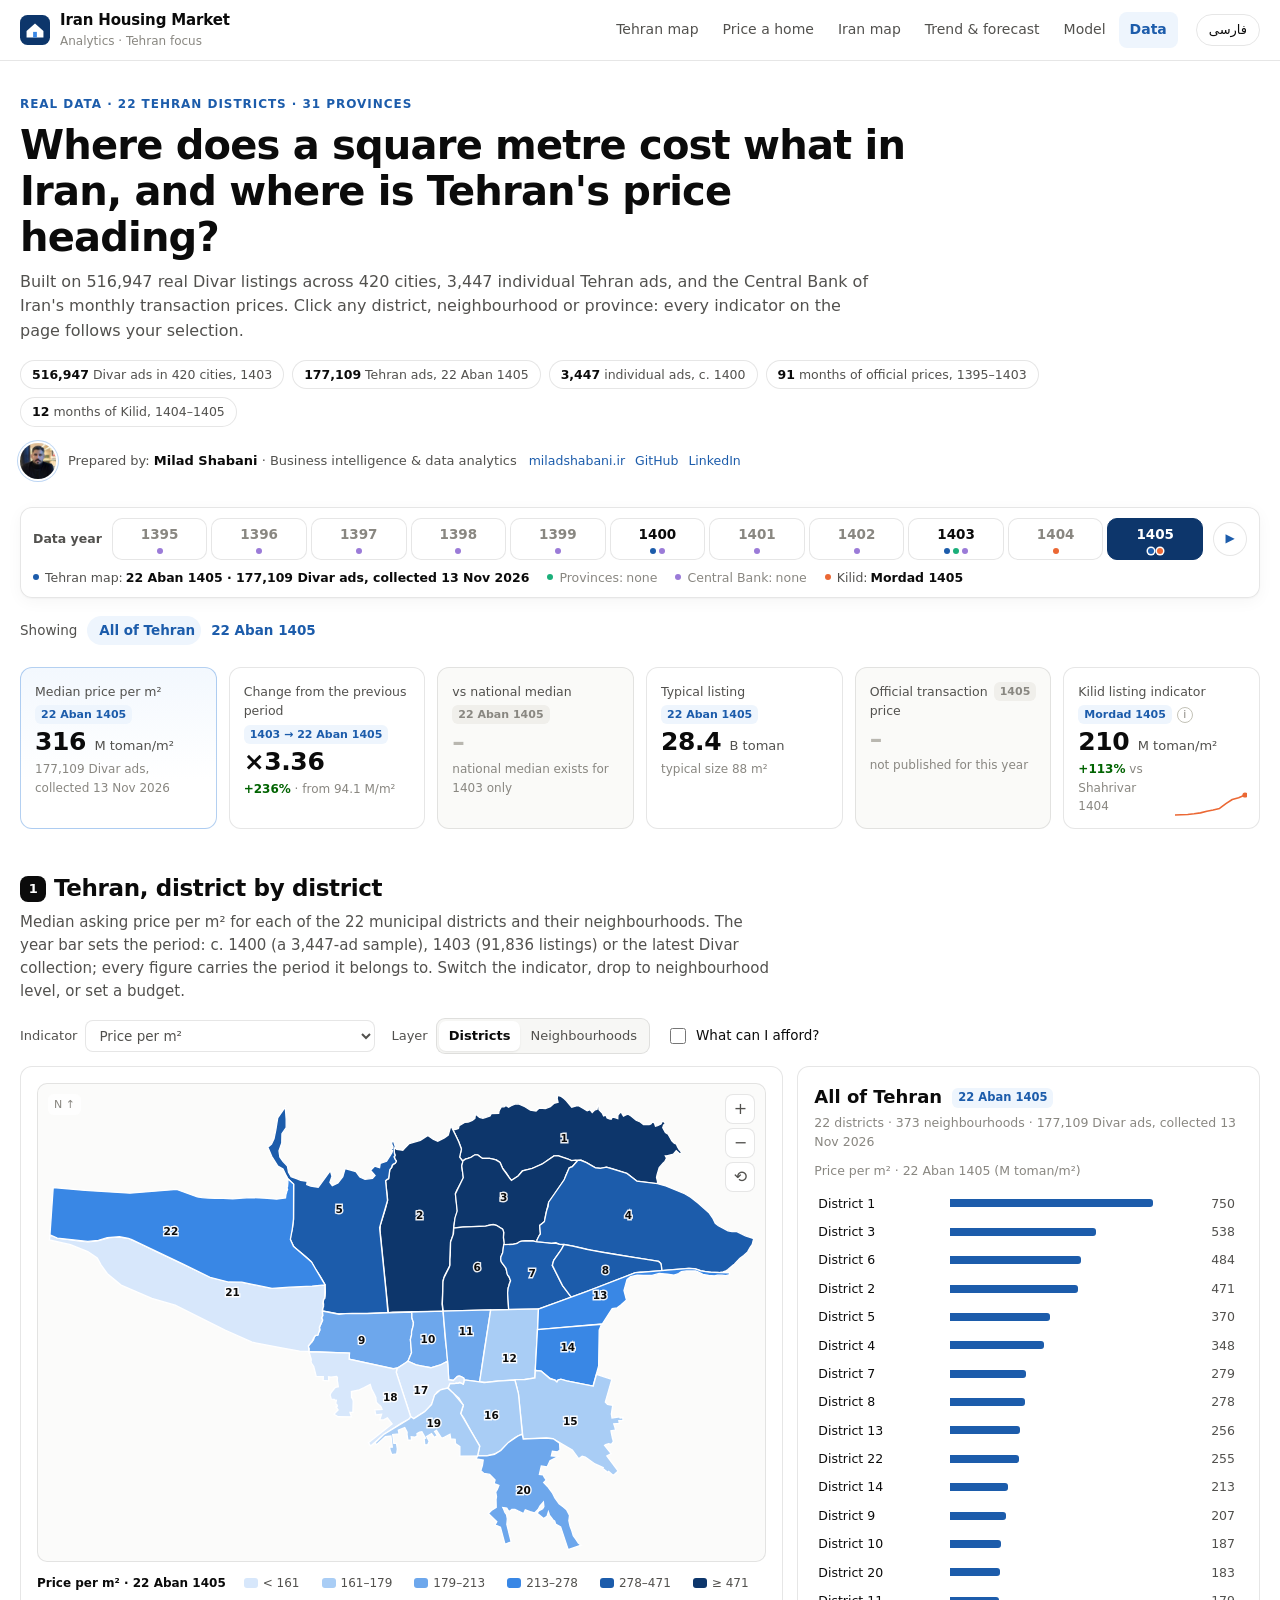
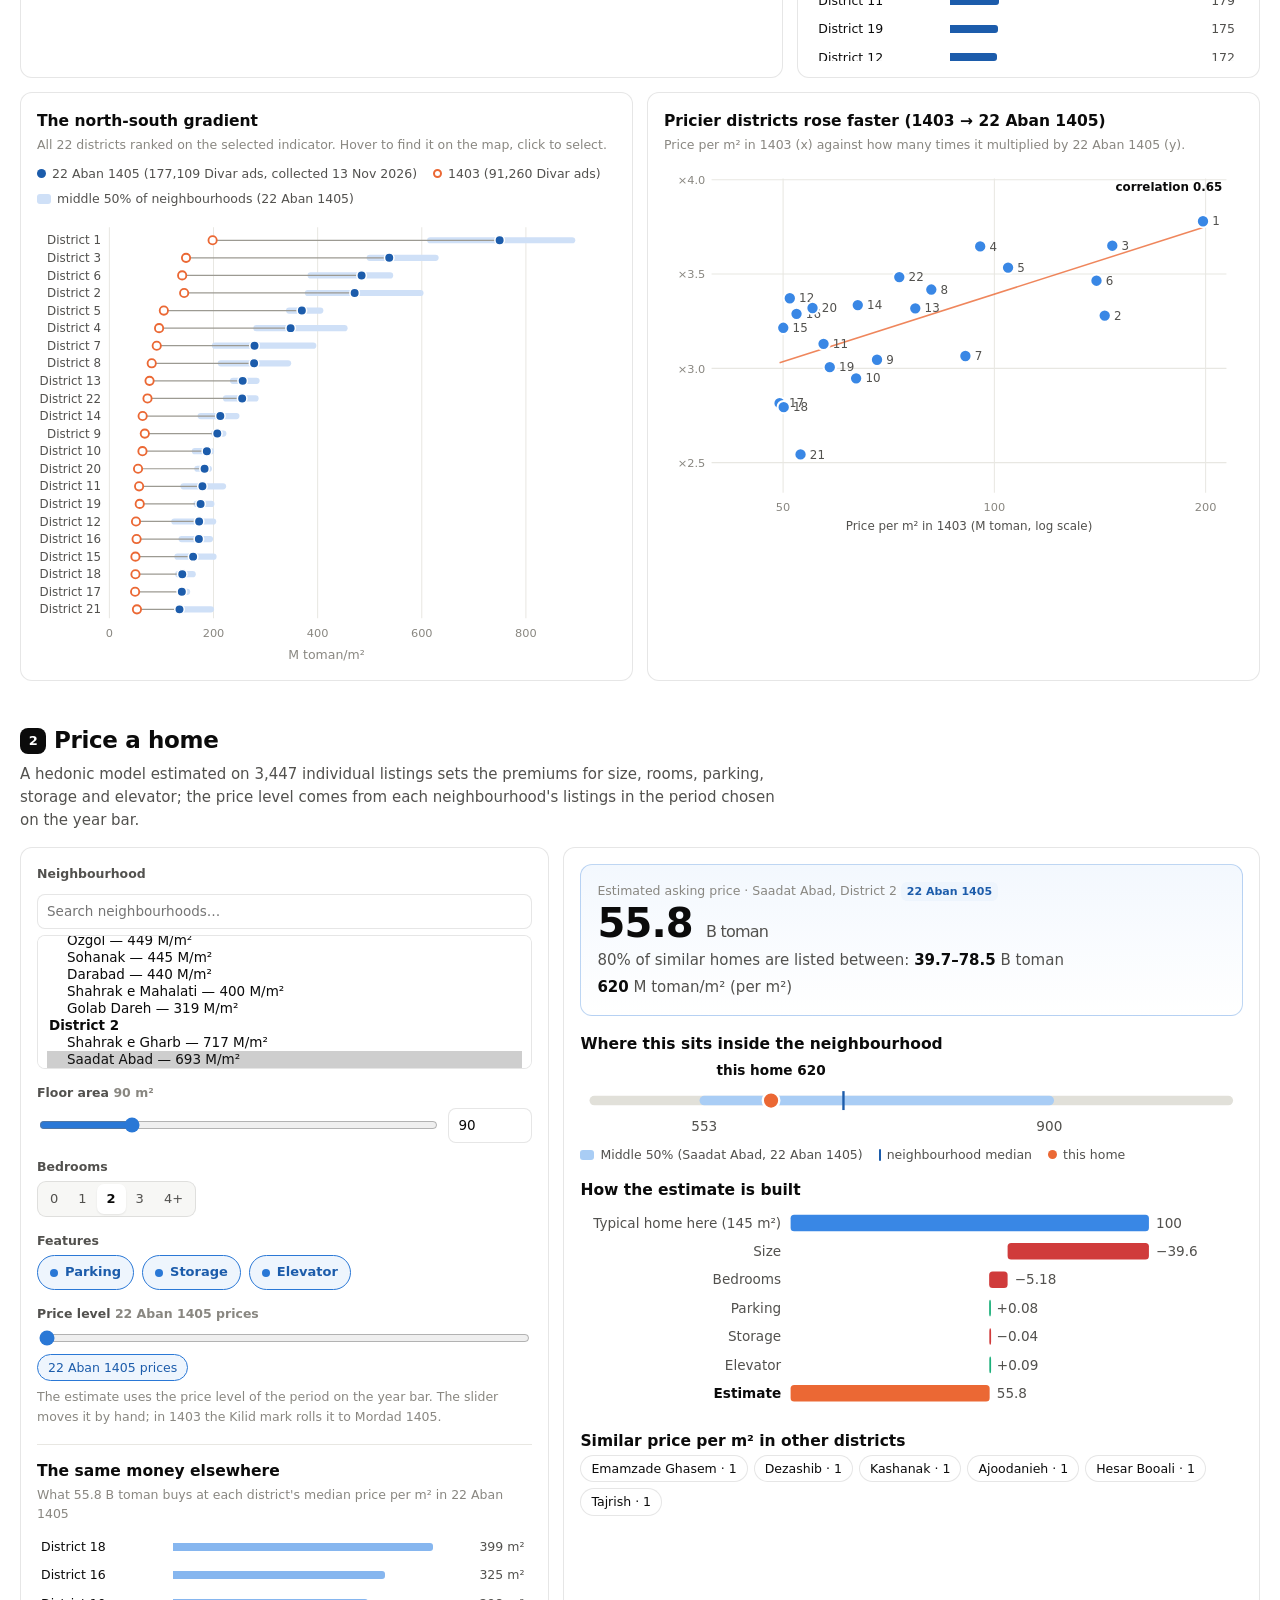
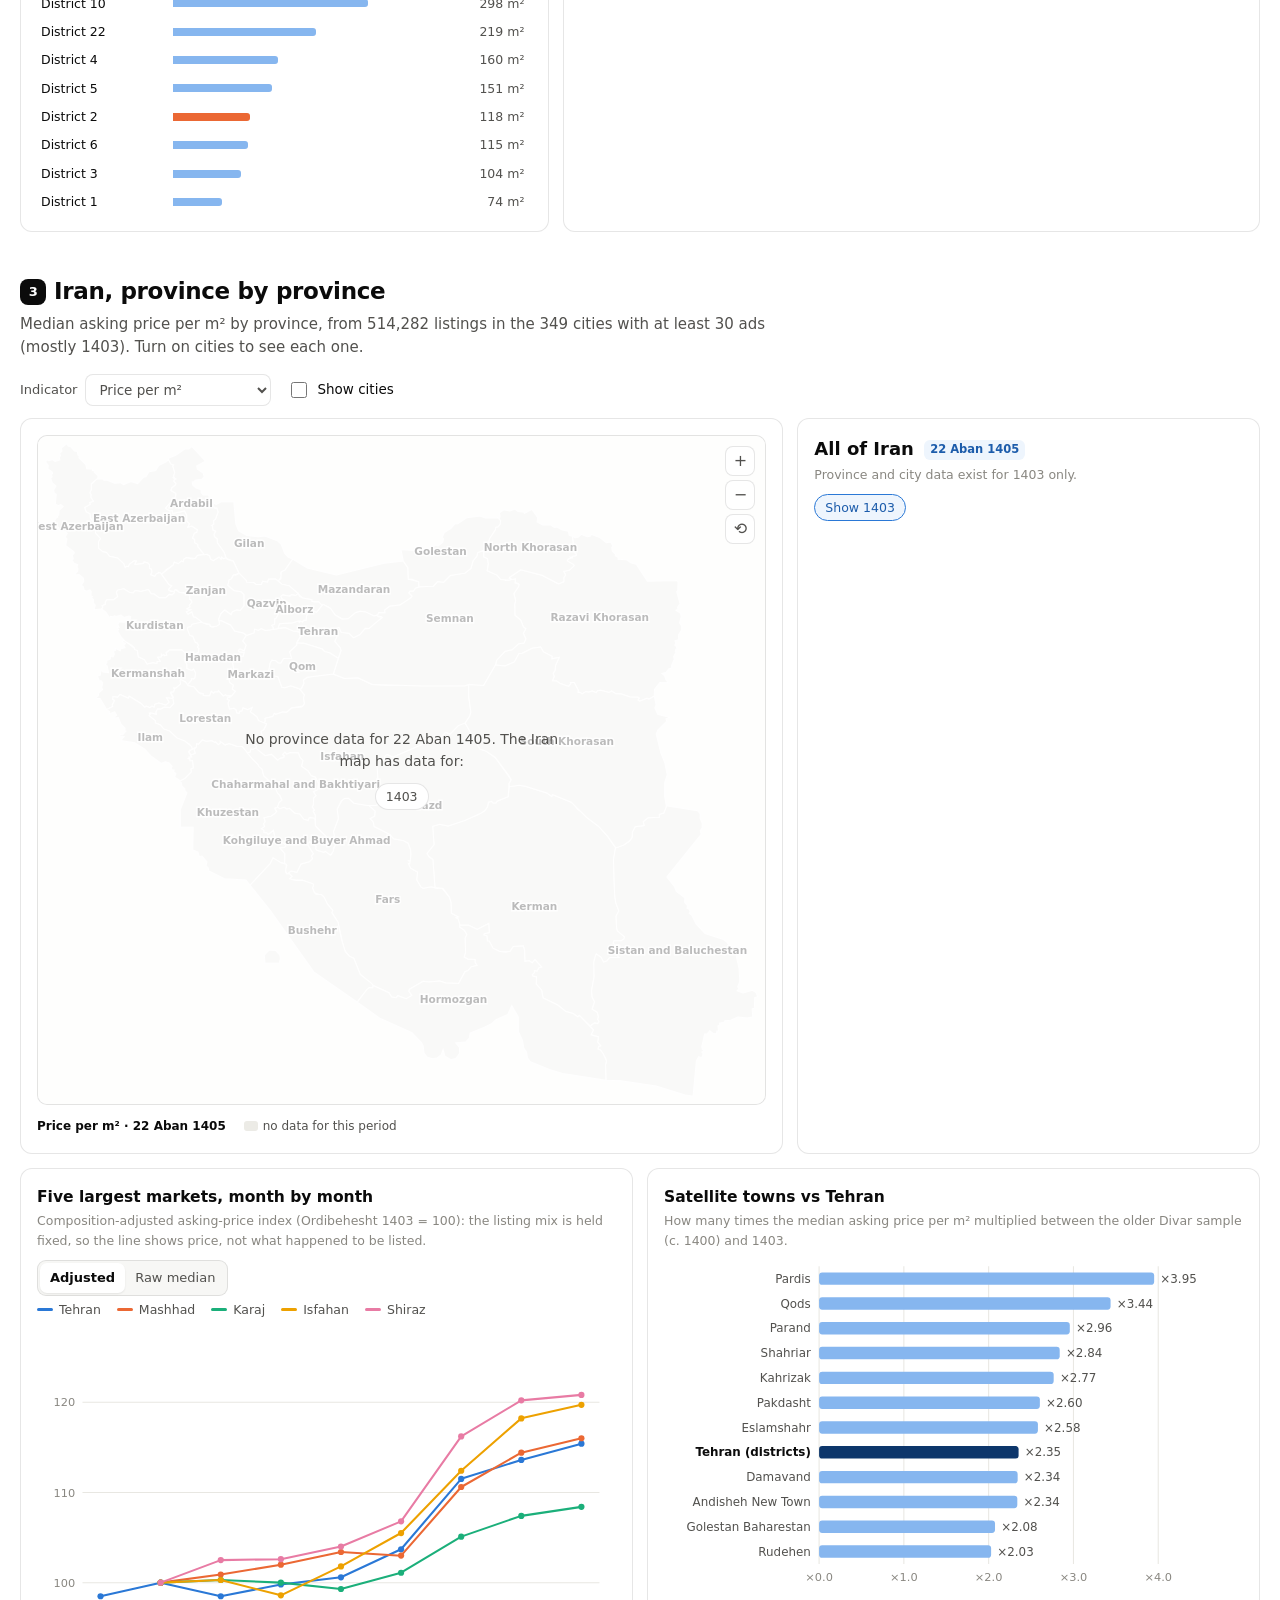
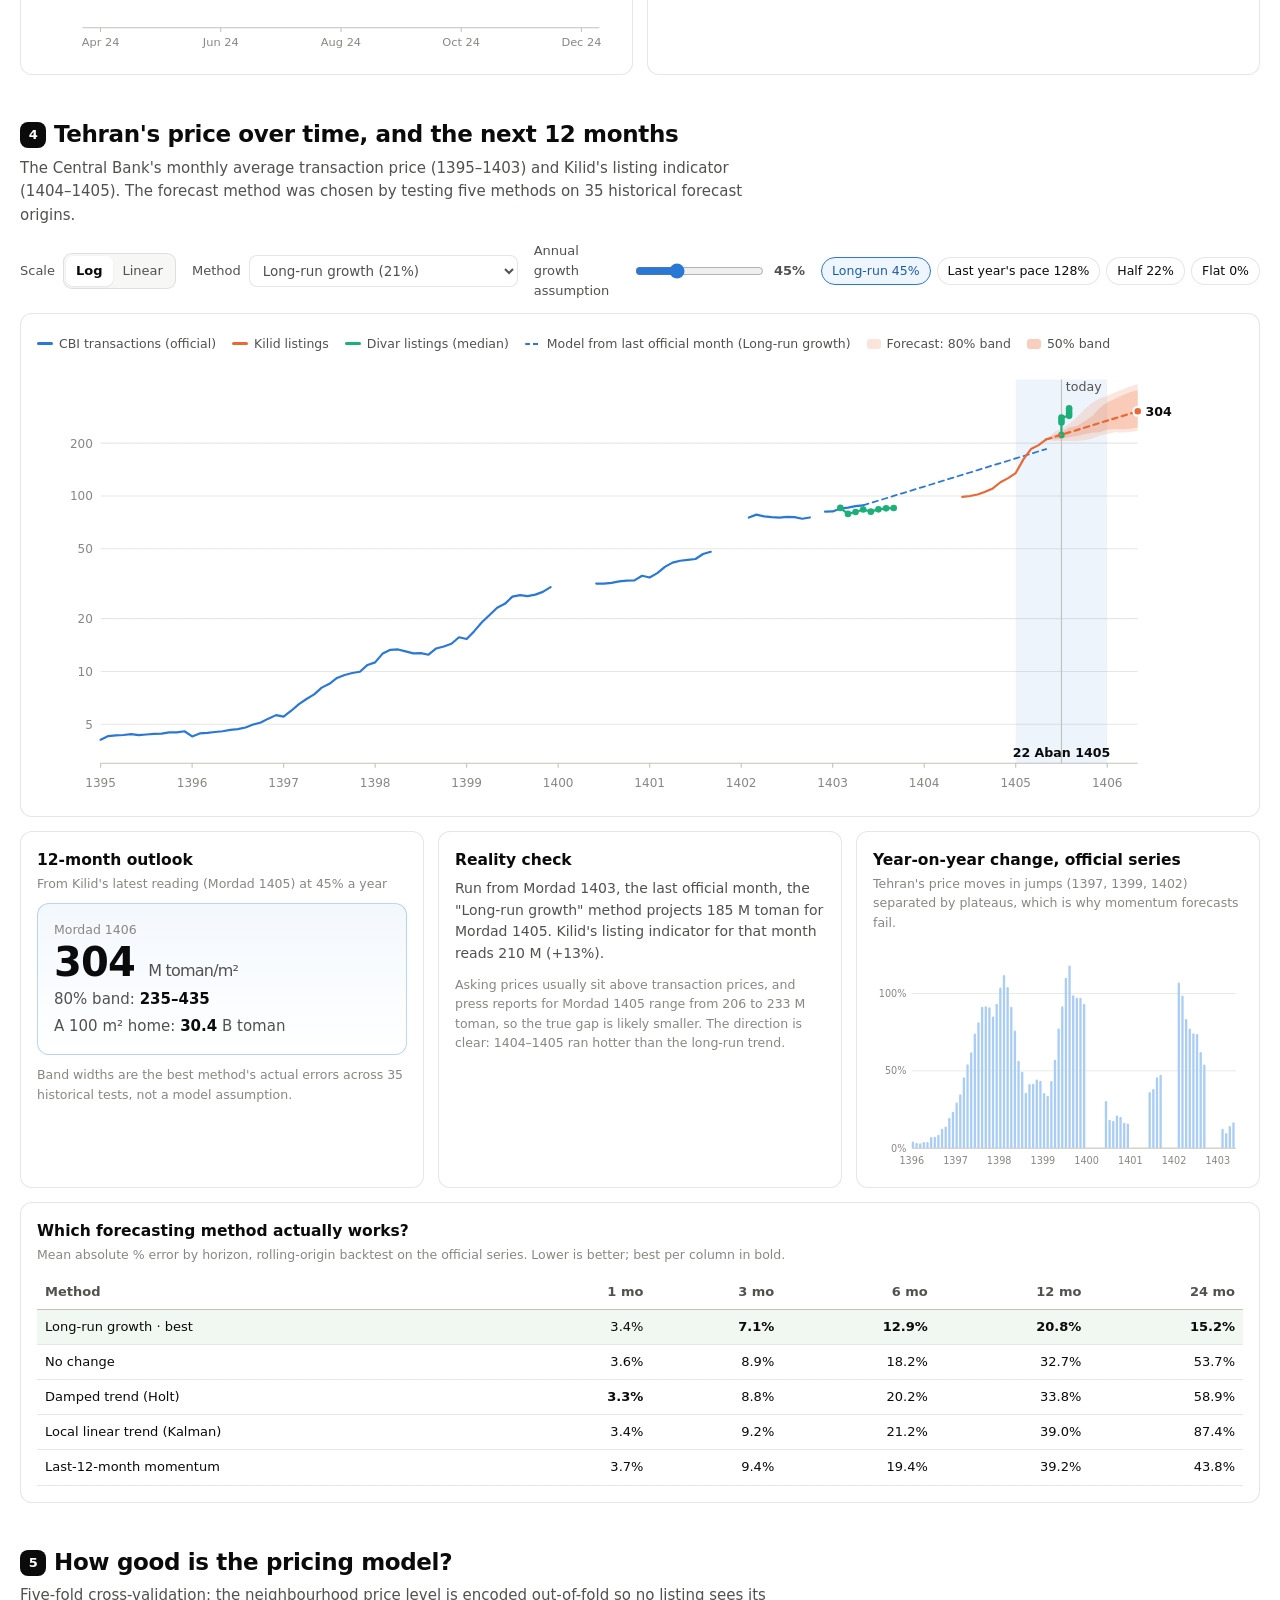
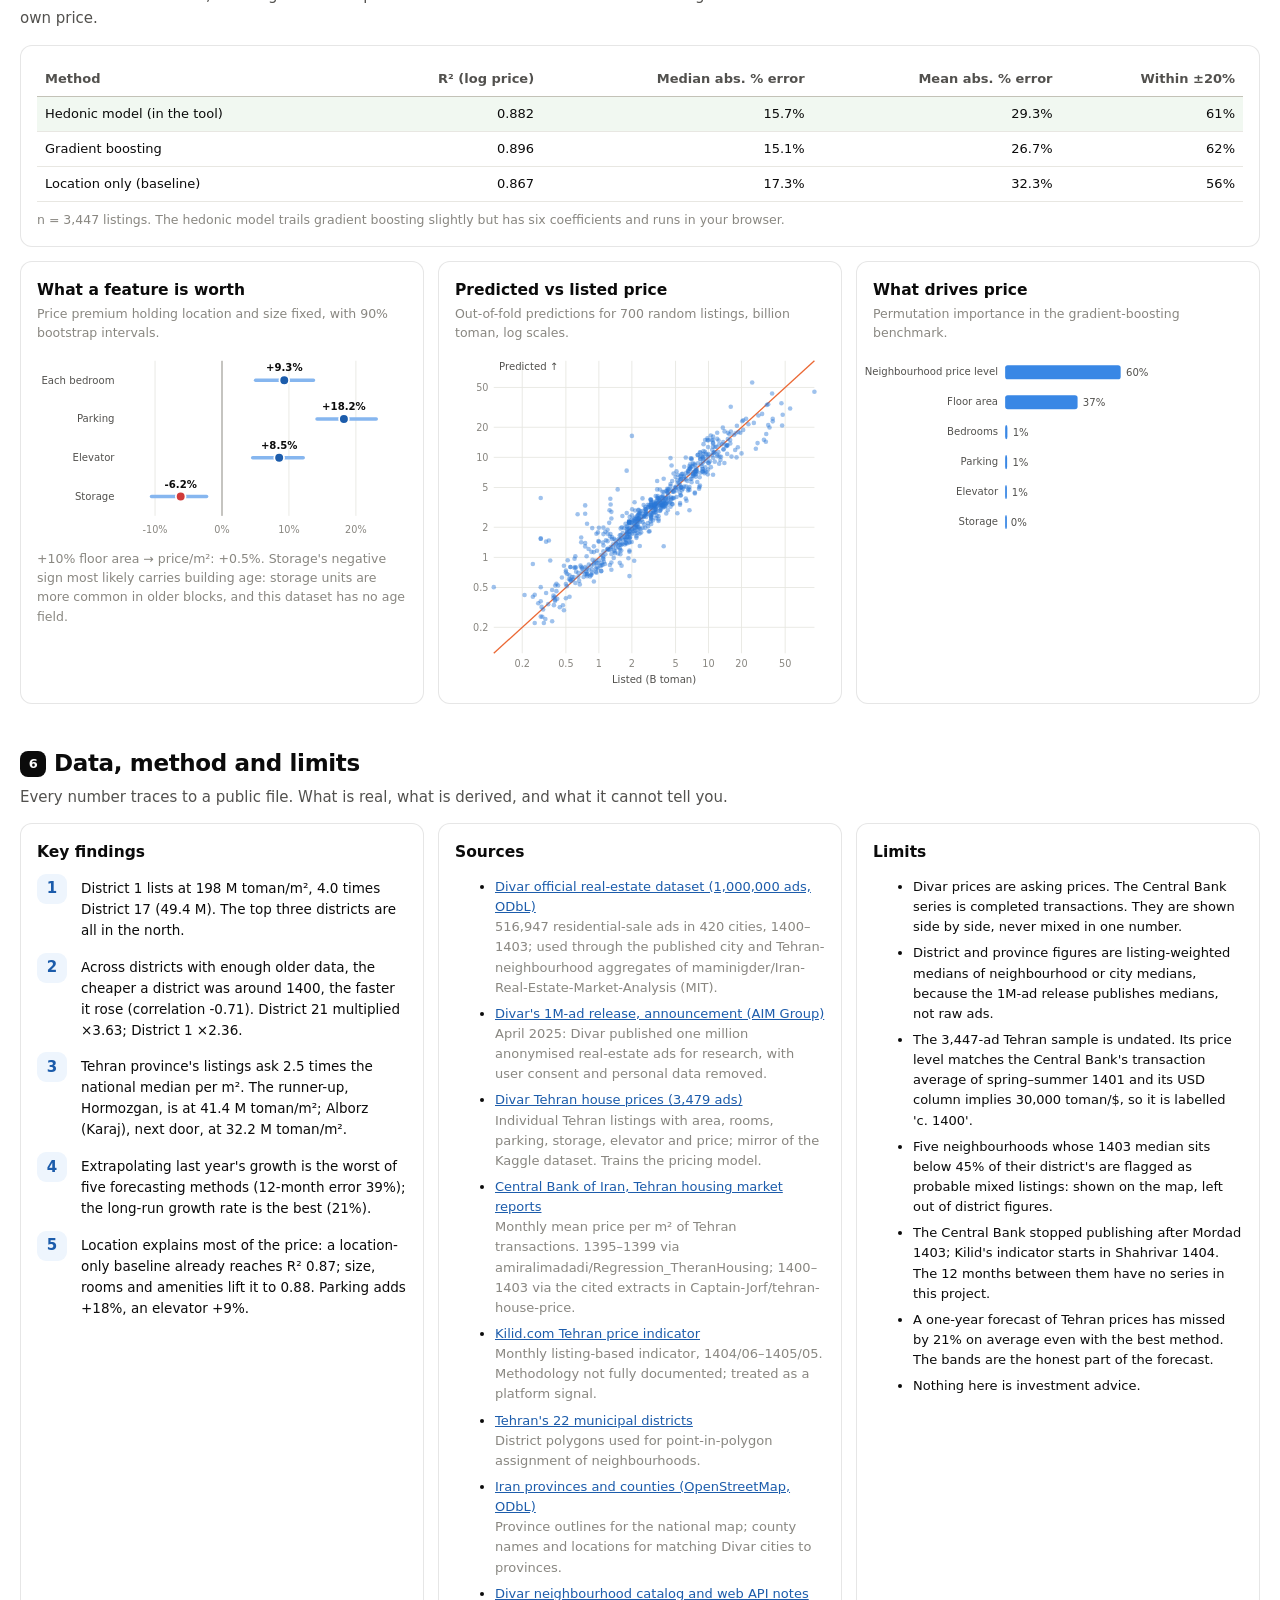
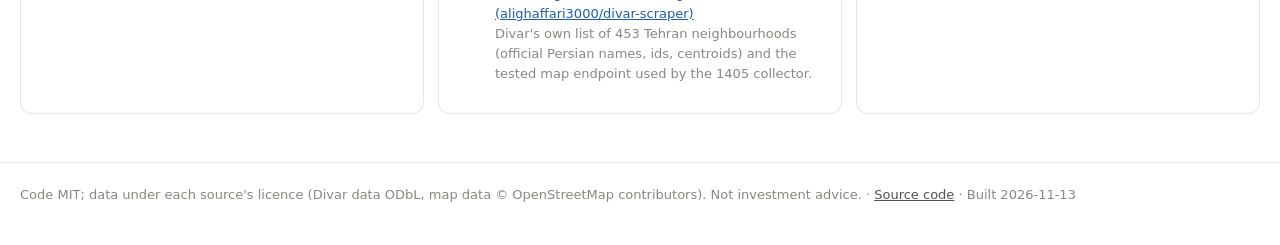
==== commit d9e9b287: "Publish dashboard from 138db9f" ====
--- a/index.html
+++ b/index.html
@@ -462,7 +462,7 @@
 </main>
 <footer><div class="wrap">Code MIT; data under each source's licence (Divar data ODbL, map data © OpenStreetMap contributors). Not investment advice. · <a href="https://github.com/Milad-Shabani/Iran-housing-market-analytics">Source code</a> · <span id="built"></span></div></footer>
 <div class="tip" id="tip" role="tooltip"></div>
-<script>window.__LANG__="en";window.__T__={"title":"Iran & Tehran Housing Market Analytics","brand":"Iran Housing Market","brand_sub":"Analytics · Tehran focus","nav_tehran":"Tehran map","nav_pricing":"Price a home","nav_iran":"Iran map","nav_forecast":"Trend & forecast","nav_model":"Model","nav_data":"Data","lang_switch":"فارسی","lang_href":"index.fa.html","eyebrow":"Real data · 22 Tehran districts · 31 provinces","h1":"Where does a square metre cost what in Iran, and where is Tehran's price heading?","lede":"Built on 516,947 real Divar listings across 420 cities, 3,447 individual Tehran ads, and the Central Bank of Iran's monthly transaction prices. Click any district, neighbourhood or province: every indicator on the page follows your selection.","scope_label":"Showing","scope_reset":"Back to all of Tehran","s1_title":"Tehran, district by district","s1_desc":"Median asking price per m² for each of the 22 municipal districts and their neighbourhoods. The year bar sets the period: c. 1400 (a 3,447-ad sample), 1403 (91,836 listings) or the latest Divar collection; every figure carries the period it belongs to. Switch the indicator, drop to neighbourhood level, or set a budget.","metric":"Indicator","layer":"Layer","layer_d":"Districts","layer_h":"Neighbourhoods","budget_mode":"What can I afford?","budget":"Budget","budget_unit":"billion toman","size":"for","size_unit":"m²","zoom_in":"Zoom in","zoom_out":"Zoom out","zoom_reset":"Reset view","north":"N ↑","rank_title":"The north-south gradient","rank_desc":"All 22 districts ranked on the selected indicator. Hover to find it on the map, click to select.","catch_title":"Cheaper districts rose faster","catch_desc":"Price per m² c. 1400 (x) against how many times it multiplied by 1403 (y). Districts with fewer than 15 ads in the older sample are left out.","s2_title":"Price a home","s2_desc":"A hedonic model estimated on 3,447 individual listings sets the premiums for size, rooms, parking, storage and elevator; the price level comes from each neighbourhood's listings in the period chosen on the year bar.","f_hood":"Neighbourhood","f_search":"Search neighbourhoods…","f_area":"Floor area","f_rooms":"Bedrooms","f_amen":"Features","f_parking":"Parking","f_storage":"Storage","f_elevator":"Elevator","f_level":"Price level","f_level_note":"The estimate uses the price level of the period on the year bar. The slider moves it by hand; in 1403 the Kilid mark rolls it to Mordad 1405.","est_title":"Estimated asking price","est_range":"80% of similar homes are listed between","est_ppm2":"per m²","est_pos":"Where this sits inside the neighbourhood","est_breakdown":"How the estimate is built","est_alt":"Similar price per m² in other districts","est_buy":"The same money elsewhere","s3_title":"Iran, province by province","s3_desc":"Median asking price per m² by province, from 514,282 listings in the 349 cities with at least 30 ads (mostly 1403). Turn on cities to see each one.","cities_toggle":"Show cities","prov_rank":"Provinces ranked","major_title":"Five largest markets, month by month","major_desc":"Composition-adjusted asking-price index (Ordibehesht 1403 = 100): the listing mix is held fixed, so the line shows price, not what happened to be listed.","adj":"Adjusted","raw":"Raw median","sat_title":"Satellite towns vs Tehran","sat_desc":"How many times the median asking price per m² multiplied between the older Divar sample (c. 1400) and 1403.","s4_title":"Tehran's price over time, and the next 12 months","s4_desc":"The Central Bank's monthly average transaction price (1395–1403) and Kilid's listing indicator (1404–1405). The forecast method was chosen by testing five methods on 35 historical forecast origins.","scale":"Scale","log":"Log","linear":"Linear","growth_assump":"Annual growth assumption","preset_long":"Long-run","preset_kilid":"Last year's pace","preset_half":"Half","preset_zero":"Flat","fc_out_title":"12-month outlook","reality_title":"Reality check","lb_title":"Which forecasting method actually works?","lb_desc":"Mean absolute % error by horizon, rolling-origin backtest on the official series. Lower is better; best per column in bold.","yoy_title":"Year-on-year change, official series","yoy_desc":"Tehran's price moves in jumps (1397, 1399, 1402) separated by plateaus, which is why momentum forecasts fail.","s5_title":"How good is the pricing model?","s5_desc":"Five-fold cross-validation; the neighbourhood price level is encoded out-of-fold so no listing sees its own price.","coef_title":"What a feature is worth","coef_desc":"Price premium holding location and size fixed, with 90% bootstrap intervals.","scatter_title":"Predicted vs listed price","scatter_desc":"Out-of-fold predictions for 700 random listings, billion toman, log scales.","imp_title":"What drives price","imp_desc":"Permutation importance in the gradient-boosting benchmark.","s6_title":"Data, method and limits","s6_desc":"Every number traces to a public file. What is real, what is derived, and what it cannot tell you.","findings":"Key findings","sources":"Sources","limits":"Limits","footer":"Code MIT; data under each source's licence (Divar data ODbL, map data © OpenStreetMap contributors). Not investment advice.","u_m":"M toman/m²","u_m_short":"M/m²","u_b":"B toman","u_tm":"toman","u_sqm":"m²","u_list":"listings","u_yr":"yr","district":"District","tehran_all":"All of Tehran","iran_all":"All of Iran","neighbourhood":"Neighbourhood","province":"Province","city":"City","m_p":"Price per m²","m_g":"Change from the previous period (×)","m_pm":"Typical listing price","m_sz":"Typical size","m_by":"Median build year","m_el":"Elevator share","m_pk":"Parking share","m_n":"Listings (sample size)","k_ppm2":"Median price per m²","k_vs":"vs Tehran median","k_vsn":"vs national median","k_price":"Typical listing","k_size":"Typical size","k_growth":"Change from the previous period","k_listings":"Listings behind it","k_cbi":"Official transaction price","k_kilid":"Kilid listing indicator","k_fc":"12-month outlook","k_year":"Median build year","k_rank":"Rank","tip_iqr":"Middle 50%","tip_ci":"95% CI of median","tip_rooms":"Bedrooms","tip_flag":"Flagged: far below its district, likely mixed listings. Shown, not used in district figures.","tip_thin":"Fewer than 30 listings: indicative only.","no_data":"not enough data","within":"within budget","stretch":"within +20%","beyond":"out of reach","afford_count":"neighbourhoods fit your budget","cbi":"CBI transactions (official)","kilid":"Kilid listings","divar":"Divar listings (median)","forecast":"Forecast","band80":"80% band","band50":"50% band","official_path":"Model from last official month","best":"best","method":"Method","horizon":"months ahead","base_typ":"Typical home here","adj_area":"Size","adj_rooms":"Bedrooms","adj_parking":"Parking","adj_storage":"Storage","adj_elevator":"Elevator","adj_time":"Market change","result":"Estimate","r2":"R² (log price)","mape":"Mean abs. % error","mdape":"Median abs. % error","w20":"Within ±20%","m_ols":"Hedonic model (in the tool)","m_gb":"Gradient boosting","m_loc":"Location only (baseline)","per_room":"Each bedroom","parking":"Parking","storage":"Storage","elevator":"Elevator","area10":"+10% floor area → price/m²","actual":"Listed","predicted":"Predicted","author_label":"Prepared by","author_name":"Milad Shabani","author_role":"Business intelligence & data analytics","author_site":"miladshabani.ir","author_site_path":"/en/","year_label":"Data year","play":"Play through the years","footer_code":"Source code"};window.__DATA__={"meta":{"built":"2026-11-06","tehran_median_2024":94122243,"tehran_median_2021":40000000,"national_median_2024":29234979,"listings_2024_total":516947,"cities_2024":420,"tehran_listings_2024":91836,"tehran_listings_located":91260,"listings_2021":3447,"growth_corr":-0.708,"month_min":"2021-02","month_max":"2025-03","has_1405":true,"divar_1405":{"source":"Divar web map endpoint, apartment-sell, collected with scripts/collect_divar.py","collected_on":"2026-11-06","raw_ads":177998,"ads_used":176182,"neighbourhood_tag_matches_location":0.9992,"tehran_median_ppm2":307275294.11764705,"tehran_median_ppm2_all_ads":293000000.0,"method":"listing-weighted median of neighbourhood medians, as for 1403","note":"Asking prices; map-card prices are rounded by Divar (about ±1%).","collected_on_jalali":[1405,8,15]}},"tehran":{"w":760,"h":498.5,"districts":[{"d":1,"path":"M431.4,43.8L435.2,51.1L439.3,59.6L442.5,68L440.4,76.4L443.7,80.2L446.5,78.5L452.7,76.6L456.7,74L459.7,74.4L464.2,77.7L471.8,77.8L479.1,79.3L482.8,81.9L485.6,88.3L489.3,93L493.2,99L495.2,100.7L502,95.8L506,90.8L516.3,88.4L519.4,87.1L526,84.1L529.6,81.8L539.1,75.1L543.3,75.3L552.3,77.9L557.4,80L567.5,79.7L573.1,82.2L582,87.4L588,88.2L594.2,86.9L601.6,88.9L615.5,93.3L625.8,101.6L647.3,104.3L647.3,101.8L646.3,97.8L646.9,94.6L649.1,87.3L651.3,84.8L653.3,82.5L654.8,81.2L656.8,77.5L655.5,75L657.1,75L663.9,73.3L666.9,69.6L670.4,72.9L672.5,72.1L671.2,69.8L669.9,68.5L668.2,65.5L667.1,62.9L664.8,61.9L662.3,59.4L660.2,55.6L658.4,52.4L655.6,50.7L654.1,48L652.8,45.6L653.6,42.9L655.5,41.5L652.9,38.2L650.9,41.8L647.3,43.5L645.2,44L644.2,41.1L642.3,39.2L640.4,41.8L638.7,42.3L635.9,42.3L632.7,42.5L629.3,39.7L625,37.9L620,33.6L616.7,31.5L614.2,32.4L611.8,33.5L610.5,31.5L609.6,29.5L607.8,30.1L605.9,32.9L605.8,36.1L602.9,35.1L599.9,34.7L599.1,36.6L597.7,36.6L594.7,35.5L594.1,34.1L593.2,32.5L591,33.3L589.8,30.7L586.2,26.8L585.9,22.7L585.2,19.8L584.7,22.7L584.2,26.4L581.4,27.4L579.1,29.7L576.9,26.9L573.8,28.1L570.3,25.8L565.3,22.9L562.5,22.9L557.7,24.2L552.1,17.5L549.6,15.2L546.7,13L543.1,12L542.5,15.1L543.4,19.1L539,20.3L535.3,23.8L530.2,25.7L523.8,25.1L520.4,28.2L514.5,27.4L508.8,23.8L502.2,20.7L498.3,21L494.4,22.7L491.7,24.2L488.9,22.5L487,23.8L484.1,24L482.8,26.2L481.7,28.4L481.4,30.6L473.6,31L472.3,33.5L468,34.8L464.9,35.8L461.4,34.8L457.1,31.4L456.5,36L453.8,38L449.5,39.8L445.7,40.1L442.7,42L440,43.6L439.3,46.4L436.6,47.4L434.6,47.9L432.4,43.1L431.4,43.8Z","lx":549.8,"ly":57.5,"p":198278952,"q25":169365149,"q75":225716603,"n":6844,"nh":29,"pm":34370712401,"sz":170,"by":1396,"el":0.962,"pk":0.979,"st":0.985,"rb":0.398,"vs":1.107,"rank":1,"top":"zafaraniyeh","low":"shahrak-e-mahalati","p21":84079208,"n21":428,"rel21":true,"g":2.358,"y0":{"p":84079208,"n":428},"y5":{"p":737228426,"q25":595280206,"q75":869671283,"n":11016,"pm":130000000000,"sz":180,"r":3.0,"by":1398,"el":0.973,"pk":0.984}},{"d":2,"path":"M374.8,68.4L374.1,67.8L373.3,65.6L372.2,69L372.4,71.1L372.5,72.5L373,74L373.1,75L372.2,75.8L372,76.2L372.8,77.2L372.8,78.3L374.5,80.7L373.7,82.1L373,83L371.5,83.7L370.2,85.2L369.6,87.1L367.6,89.5L366.4,99L364.8,99.8L363.2,101.1L365.4,121.1L363.2,130L357.7,147.6L357.4,152.6L366.1,238.9L368.6,238.6L370.5,238.5L423.1,237.3L422.3,230.5L423.3,205.1L424.7,200.5L430.3,189.9L431.1,164.7L433.8,157.4L434.2,151.4L435.5,142.1L438.3,133L436.2,114.4L437.5,111.4L444.6,98.3L442.7,85.6L444,81.1L440.6,76.3L442.4,68L439.7,60.7L436.6,54L431.4,43.7L428.7,53.3L424.6,56.3L417.7,59.8L412.9,57.7L407.4,53.7L399.5,58.9L387.9,62.2L384.6,65.7L382.8,67.4L381.2,69.2L378.4,68.7L376.4,68.6L374.8,68.4Z","lx":398.9,"ly":137.6,"p":143626555,"q25":101180905,"q75":167807678,"n":7084,"nh":24,"pm":14364238321,"sz":105,"by":1393,"el":0.873,"pk":0.932,"st":0.962,"rb":0.521,"vs":0.526,"rank":3,"top":"eivanak","low":"university-of-sharif","p21":63686314,"n21":252,"rel21":true,"g":2.255,"y0":{"p":63686314,"n":252},"y5":{"p":457848768,"q25":357443992,"q75":575368145,"n":14848,"pm":47000000000,"sz":110,"r":2.0,"by":1396,"el":0.882,"pk":0.947}},{"d":3,"path":"M562,79.6L557.4,80L554,78.4L543.8,75L539.2,75.1L526.9,83.5L516.4,88.2L506.4,90.8L501.7,96.1L494.7,100.7L492.9,98.5L490.7,95.4L485.6,88.5L482.8,81.9L477.5,78.9L472,77.7L464.3,77.8L459.5,74.1L456.4,74L452.7,76.4L449.4,77.7L446.5,78.5L444,80.5L442.8,85.5L444.4,97.8L436.1,114.8L438,132.7L435.7,139.9L434.4,150.3L434.7,150.5L437.3,150.2L439.8,149.8L442.8,149.5L444.6,149.4L467.9,148.5L470.4,147.8L475.6,146.8L479.2,147.8L485.4,151.6L486.6,155.1L486.3,159.7L486.6,163.6L486.7,167.9L487.2,167.9L491.8,167.8L496.8,167.4L500.6,166.6L503.5,164.6L505.7,164.1L509.4,163.8L516.6,163.8L518.7,164.4L521.2,165L521.5,163L522.4,161.1L524.1,157.8L525,156.4L524.6,152.7L524.2,147.7L529.2,143.9L530.5,136.2L531.5,132L533.6,123.8L540,114.7L550,100L551.6,95.4L555.2,87.6L558.4,86.2L563.8,80L562,79.6Z","lx":486.7,"ly":119.3,"p":147244907,"q25":142079034,"q75":148566679,"n":3960,"nh":14,"pm":19500000000,"sz":138,"by":1390,"el":0.916,"pk":0.965,"st":0.973,"rb":0.48,"vs":0.564,"rank":2,"top":"darrous","low":"tehran-jolfa","p21":61681818,"n21":116,"rel21":true,"g":2.387,"y0":{"p":61681818,"n":116},"y5":{"p":515437814,"q25":489558855,"q75":608452254,"n":8635,"pm":75000000000,"sz":143,"r":3.0,"by":1395,"el":0.936,"pk":0.971}},{"d":4,"path":"M651.8,195.1L659.3,194.3L670.3,193.4L675.6,193L679.3,192.7L680.6,192.6L685.7,193L686.7,193.1L688.8,193.7L692.5,195L696.6,195.8L703.2,196.7L710,196.9L712.8,197L713.5,196.7L715.8,196.4L718.8,195.2L720.6,194.1L726.4,189.2L727.6,188.3L731.5,184.2L733.5,182L737.4,179.2L741.5,175.4L744,170.9L746.3,167.6L747.7,162L748,161.6L739.2,158.6L730.2,154.2L725.2,154.1L721,153.4L710.9,148.1L707.7,145.6L705,140.1L701.4,134.9L689.9,124.6L681.9,118.3L675.7,114.7L655.9,106.5L647.3,104.2L625.8,101.5L615.4,93.5L593.9,86.8L587.6,88.1L582.6,87.6L573.1,82.1L567.2,79.7L563.9,79.9L558.3,86.3L555.1,87.6L549.8,100.1L533.5,123.5L533,128.2L531.6,131.9L529.1,143.8L524.2,147.9L525,156.7L523.8,158.1L521.4,163L521.3,164.9L536.6,166.6L541.1,165.8L544.6,167.4L549.6,167.6L559.5,169.4L577.9,173.7L603.4,178L637.4,183.5L648.6,185.4L650.8,187.5L651.4,190.2L651.8,195.1Z","lx":616.8,"ly":137.5,"p":95459914,"q25":86268175,"q75":130378514,"n":8107,"nh":22,"pm":8200000000,"sz":96,"by":1393,"el":0.827,"pk":0.873,"st":0.961,"rb":0.441,"vs":0.014,"rank":6,"top":"pasdaran","low":"khak-sefid","p21":54671607,"n21":178,"rel21":true,"g":1.746,"y0":{"p":54671607,"n":178},"y5":{"p":337025338,"q25":278792608,"q75":428390501,"n":13603,"pm":33800000000,"sz":100,"r":2.0,"by":1395,"el":0.864,"pk":0.872}},{"d":5,"path":"M370.4,60L370.3,60.4L369.7,60.9L369.5,61.8L370,63.4L370.9,65.4L370.9,67.1L369.1,68.5L370.4,69.5L369.9,71.6L368.6,73.7L364.2,80.8L357.6,83L356.9,87.4L351.7,85.9L347.6,90.3L352.2,95.5L349.5,98.6L341.7,99.6L336.3,97.2L332.2,91.5L320.9,88.4L318.5,96.9L313.4,103.5L307.5,106.2L305,102.8L307.2,96.4L305.5,90.6L292.8,107.9L285,106.7L280.8,105L281.3,101.6L274.5,100.8L270.8,99.1L264.5,96.9L261.8,92.3L260.6,85.7L255.9,80.8L252.7,76.2L251.8,69.8L254.7,61.5L254.9,51.9L259.3,45.6L259.3,36.8L258.9,31.1L258.3,24.1L250.5,35.3L248.5,48L246.6,57.3L244,62.8L240.2,66.1L244.2,75.5L250.6,85.8L256,88.7L260.8,98.8L267.1,104.7L267,141.8L265.7,151.8L264,157.5L263.6,162.4L267.5,170.3L279.6,180.2L285.5,185.7L289,192L294.8,200.6L300,209.6L300.3,217.7L300.1,220.1L300,221.6L299.5,224.1L298.7,224.6L298.2,226.9L298,228.4L298.4,229.8L298.4,231.2L298.1,232.6L297.6,233.6L297.5,235.1L297.4,237L313.9,240.1L328.1,239.8L343.6,239.8L365.6,238.8L363.7,217.6L356.9,150.3L358.1,145.9L365.2,121.7L363.2,101.1L364.5,99.9L366.3,98.9L367.6,89.5L369.5,87.1L370,85.1L371.3,83.7L373.1,82.9L374.5,80.6L373.2,78.9L372.7,77.9L372.6,77.3L372,76.2L372.9,75.1L373,74.2L372.5,72.7L372.3,70.8L372.2,68.2L373.3,65.4L371.7,60.3L371,59.2L370.6,58.9L370.2,59.5L370.4,60Z","lx":314.7,"ly":131.8,"p":104602011,"q25":100000000,"q75":111893706,"n":14703,"nh":25,"pm":8817097581,"sz":85,"by":1393,"el":0.814,"pk":0.945,"st":0.973,"rb":0.625,"vs":0.111,"rank":5,"top":"aboozar","low":"kan","p21":37349398,"n21":963,"rel21":true,"g":2.801,"y0":{"p":37349398,"n":963},"y5":{"p":349897839,"q25":333862842,"q75":387366029,"n":37866,"pm":31500000000,"sz":90,"r":2.0,"by":1395,"el":0.857,"pk":0.962}},{"d":6,"path":"M423.5,237.4L491.8,235.6L490.8,218.2L491.3,213L492.3,210.3L492.3,209.5L493.8,205.6L492.2,201.4L490.6,199.4L489,192.5L484.2,186L483.5,183.5L483.6,180.8L485.6,176.4L487,166.1L486.3,160.5L486.6,154.7L485.5,151.8L478.8,147.6L475.5,147L472.2,147.5L467.7,148.6L443.2,149.5L434.5,150.5L434.1,156.6L431.1,165.2L430.8,178.8L430.5,183.2L430.5,189.2L429.6,191.6L424.1,202.7L423.2,206.4L423,216.4L422.5,229.7L423.5,237.4Z","lx":459.0,"ly":192.0,"p":139806259,"q25":109741694,"q75":145803477,"n":2360,"nh":17,"pm":15850537634,"sz":114,"by":1394,"el":0.815,"pk":0.871,"st":0.905,"rb":0.413,"vs":0.485,"rank":4,"top":"yousef-abad","low":"valiasr","p21":51818182,"n21":67,"rel21":true,"g":2.698,"y0":{"p":51818182,"n":67},"y5":{"p":470522541,"q25":373371429,"q75":527384647,"n":5808,"pm":50000000000,"sz":115,"r":2.0,"by":1396,"el":0.838,"pk":0.887}},{"d":7,"path":"M557.3,222.8L548.2,210.8L545.8,206.2L537.3,189.5L538.9,184.2L546.8,173L549.6,167.8L544.8,167.6L540.9,166.2L536.6,166.6L527.5,165.5L521.2,165L516.7,163.8L505.5,164.1L503.5,164.6L500.6,166.6L496.3,167.5L486.6,167.9L485.5,176.3L483.6,180.7L483.5,183.6L484.1,186L488.5,191.9L489.1,192.8L490.2,198.2L490.8,199.8L492,201.1L493.8,205.5L492.3,209.4L492.3,210.2L491.3,213L490.7,218.2L491.8,235.6L493.5,235.6L517.3,235.2L522.4,235.3L543.2,228L557.3,222.8Z","lx":516.3,"ly":199.0,"p":90935691,"q25":67920159,"q75":114733917,"n":3254,"nh":14,"pm":6398406375,"sz":77,"by":1392,"el":0.682,"pk":0.72,"st":0.864,"rb":0.499,"vs":-0.034,"rank":7,"top":"niloufar","low":"tehran-gorgan","p21":40000000,"n21":15,"rel21":true,"g":2.273,"y0":{"p":40000000,"n":15},"y5":{"p":274027878,"q25":198686891,"q75":387450719,"n":6784,"pm":23700000000,"sz":85,"r":2.0,"by":1395,"el":0.725,"pk":0.755}},{"d":8,"path":"M547.7,171.4L546.2,173.8L538.9,184.2L538.2,186.5L537.5,189.5L548.1,210.6L557.2,222.7L578.7,214.8L599.9,206.7L605.7,204.4L611.4,202.2L622.9,197.7L624.9,197.2L627.3,196.9L629.2,196.7L630.1,196.6L631.1,196.7L633,196.6L639.2,196L651.8,195.1L651.6,192.3L651.3,189.8L650.6,187.4L648.4,185.4L637.4,183.5L620.6,181L602.4,177.9L588.6,175.7L573.3,172.9L558.7,169.4L549.6,167.8L547.7,171.4Z","lx":593.0,"ly":195.5,"p":81314599,"q25":67942326,"q75":93568077,"n":3213,"nh":12,"pm":5034941176,"sz":63,"by":1392,"el":0.572,"pk":0.639,"st":0.905,"rb":0.522,"vs":-0.136,"rank":8,"top":"haft-hoz","low":"vahidiyeh","p21":22273810,"n21":10,"rel21":false,"g":null,"y0":{"p":null,"n":10},"y5":{"p":266740360,"q25":207851826,"q75":338201652,"n":8298,"pm":17500000000,"sz":70,"r":2.0,"by":1393,"el":0.643,"pk":0.695}},{"d":9,"path":"M297.3,237.2L297.5,241.7L296.4,244.3L297.4,246.5L295.7,250.9L294.2,254.1L294.7,257.1L293.3,259.4L292.1,262.3L290.1,262.4L288.7,264.5L288,266.9L286.2,269.6L284.5,271.3L282.7,273.5L282.7,275.3L283.3,276.5L283.1,279.8L293.2,279.9L325.5,281.2L325.1,287.6L371.3,297.6L376,296.6L384.6,291.2L386.7,289.4L390.3,280.6L389.9,276.1L389.1,266.9L390.4,262.1L390.4,258.7L392.1,252.1L392.2,249L391,245.7L390.7,244.2L390.7,240.3L390.5,238.4L366,239L343.9,240L321.5,239.9L314.6,240.6L297.3,237.2Z","lx":338.2,"ly":268.3,"p":68046280,"q25":59330420,"q75":73547993,"n":3051,"nh":9,"pm":4499432050,"sz":69,"by":1396,"el":0.775,"pk":0.737,"st":0.866,"rb":0.584,"vs":-0.277,"rank":11,"top":"dr-hoshyar","low":"jey","p21":23939394,"n21":106,"rel21":true,"g":2.842,"y0":{"p":23939394,"n":106},"y5":{"p":204230600,"q25":199256597,"q75":211275378,"n":5215,"pm":13500000000,"sz":70,"r":2.0,"by":1398,"el":0.825,"pk":0.722}},{"d":10,"path":"M386.6,289.7L395.1,293.4L402.6,295.2L410.1,296.5L420.9,293.4L428.2,289.6L427,277.5L425.6,267.1L423.2,237.4L390.5,238.3L390.7,240.5L390.7,244.1L391.3,246.3L392.3,249L392.1,252.3L390.3,259L390.3,262.3L389.1,266.9L390.3,280.7L386.6,289.7Z","lx":407.4,"ly":267.0,"p":63536829,"q25":56941481,"q75":65697254,"n":8128,"nh":9,"pm":3474411623,"sz":57,"by":1389,"el":0.484,"pk":0.548,"st":0.89,"rb":0.714,"vs":-0.325,"rank":13,"top":"tehran-zanjan","low":"soleymani","p21":22142857,"n21":213,"rel21":true,"g":2.869,"y0":{"p":22142857,"n":213},"y5":{"p":181136628,"q25":161000000,"q75":185981383,"n":19104,"pm":10000000000,"sz":58,"r":1.0,"by":1392,"el":0.536,"pk":0.541}},{"d":11,"path":"M429.1,309.3L431.1,309.2L434.1,309.7L438.2,305.6L440,305.2L442.1,305.7L445,307.4L445.6,309.2L461.5,311.2L466,280.2L473,236L423.3,237.4L428.3,293.9L429.1,309.3Z","lx":447.3,"ly":258.8,"p":57097416,"q25":50277507,"q75":69898059,"n":2997,"nh":14,"pm":3120913978,"sz":65,"by":1390,"el":0.517,"pk":0.552,"st":0.824,"rb":0.567,"vs":-0.393,"rank":15,"top":"jamalzadeh","low":"gomrok","p21":23027059,"n21":49,"rel21":true,"g":2.48,"y0":{"p":23027059,"n":49},"y5":{"p":175323529,"q25":153666667,"q75":215835275,"n":5244,"pm":11200000000,"sz":65,"r":2.0,"by":1389,"el":0.531,"pk":0.559}},{"d":12,"path":"M461.5,311.1L468.3,311.9L478.6,310.4L502.2,308.9L508.3,308.7L519.1,307.1L521.3,268.1L523,235L473,236.2L461.5,311.1Z","lx":492.6,"ly":287.6,"p":51114066,"q25":45912271,"q75":73257725,"n":1202,"nh":13,"pm":3969755245,"sz":80,"by":1392,"el":0.595,"pk":0.622,"st":0.754,"rb":0.395,"vs":-0.457,"rank":19,"top":"tehran-iran","low":"baharestan","p21":22192982,"n21":3,"rel21":false,"g":null,"y0":{"p":null,"n":3},"y5":{"p":174250000,"q25":119838710,"q75":204284173,"n":1190,"pm":10600000000,"sz":72,"r":2.0,"by":1390,"el":0.594,"pk":0.578}},{"d":13,"path":"M522.1,256.6L562.5,253.1L589.7,250.6L600,234.8L605.2,233.9L608.7,231.1L614.9,225.7L612.3,215.8L615.5,204.2L619.3,201.3L626,199.7L632.4,200L641.7,200L649.1,198L657.7,198.8L664.5,199.7L669.4,198L672.2,196.1L677.5,195.3L687.1,195.4L690.3,196.6L694.8,199L700.8,200.1L706.7,200.4L710.1,199.8L714.7,199.8L718.8,200.2L722.7,199.2L722.4,197.2L713,197L701.4,196.6L692.6,195.2L686.8,193.2L680.2,192.6L651.7,195L630.6,196.7L624.2,197.2L611.4,202.1L572.2,217.2L532.1,231.9L522.9,235.3L522.1,256.6Z","lx":587.2,"ly":221.5,"p":77149896,"q25":66541811,"q75":86251091,"n":2065,"nh":13,"pm":4833519553,"sz":75,"by":1392,"el":0.649,"pk":0.681,"st":0.793,"rb":0.449,"vs":-0.18,"rank":9,"top":"niroo-havayi","low":"emam-hossein","p21":27118644,"n21":77,"rel21":true,"g":2.845,"y0":{"p":27118644,"n":77},"y5":{"p":248161100,"q25":220798822,"q75":275839489,"n":3004,"pm":17200000000,"sz":76,"r":2.0,"by":1390,"el":0.643,"pk":0.647}},{"d":14,"path":"M555.6,253.8L521.9,256.7L519.6,299.1L522.1,299.5L525.7,300L535.1,307.7L540.3,309.4L542.1,311.3L543.4,309.4L546.5,308.6L552.1,310.2L579.9,315.8L585.8,294.6L586.4,257.1L588.9,251.1L555.6,253.8Z","lx":553.5,"ly":275.9,"p":63882204,"q25":62851152,"q75":72503048,"n":2395,"nh":18,"pm":3802312500,"sz":64,"by":1391,"el":0.547,"pk":0.594,"st":0.769,"rb":0.475,"vs":-0.321,"rank":12,"top":"parastar","low":"khavaran","p21":20588235,"n21":13,"rel21":false,"g":null,"y0":{"p":null,"n":13},"y5":{"p":203946101,"q25":170748824,"q75":231203752,"n":4671,"pm":13100000000,"sz":69,"r":2.0,"by":1391,"el":0.569,"pk":0.602}},{"d":15,"path":"M580.1,315.7L552.4,310.3L546.3,308.4L543.3,309.4L542.2,311.3L540.2,309.5L535.2,308.1L525.8,300.1L519.7,299.4L519.3,307.1L508.8,308.8L498.3,309L502,323.8L506.9,370.9L531.4,369.9L537.1,370.6L538.3,370.8L541.4,372.6L558.3,382.4L564.9,391.5L568.6,388.9L571.9,389.9L582,397L590.6,400.8L590.2,401.8L595.3,405.8L596.3,404.7L601.1,409L606.2,404.4L594.4,388.7L598.9,386.2L592,377.6L593.2,376.7L596.3,375.9L597.9,376.4L599.5,376L601.2,373.4L600.9,372.5L600.8,371.8L600.3,370.4L599.9,368.5L599.2,365L598.7,362.3L603.4,361.6L602.8,358.6L601.6,355.2L607.4,354.7L606.9,351.8L611.2,351.5L611.1,348.5L608.3,349L607.9,347.7L599.8,349.1L599.1,344.9L600.5,335.7L595.1,334.9L592.8,332.3L599.6,308.6L583.6,303.4L580.1,315.7Z","lx":556.1,"ly":353.2,"p":50029711,"q25":45079211,"q75":60565914,"n":3186,"nh":13,"pm":3197000000,"sz":69,"by":1393,"el":0.624,"pk":0.634,"st":0.704,"rb":0.398,"vs":-0.468,"rank":21,"top":"abouzar","low":"shoosh","p21":20638932,"n21":14,"rel21":false,"g":null,"y0":{"p":null,"n":14},"y5":{"p":153874058,"q25":124663573,"q75":184971631,"n":4759,"pm":11000000000,"sz":72,"r":2.0,"by":1397,"el":0.706,"pk":0.68}},{"d":16,"path":"M502,323.6L498.3,309.3L480.7,310.4L472.1,311.4L466.1,312L455.5,310.5L445.6,309.2L444.5,313.6L440.9,312L438.8,312.7L437,312.6L435.6,312.9L430.5,313.1L429.6,314L428.8,317.7L432.1,321.6L439.9,328.2L444.5,336L442.6,341.9L441.8,344.3L445,349.1L451.6,361L461.6,378.3L459.4,388.6L469.6,388.4L477,386.6L483.6,382.9L487.5,378.7L493.4,373.4L498.1,369.8L502.2,367.7L506.1,365.9L502,323.6Z","lx":473.8,"ly":346.7,"p":52252612,"q25":47935398,"q75":61470222,"n":1240,"nh":7,"pm":3631605634,"sz":74,"by":1392,"el":0.653,"pk":0.559,"st":0.648,"rb":0.413,"vs":-0.445,"rank":18,"top":"nazi-abad","low":"baq-e-azari","p21":15194805,"n21":4,"rel21":false,"g":null,"y0":{"p":null,"n":4},"y5":{"p":174422785,"q25":136865582,"q75":187775449,"n":1497,"pm":12000000000,"sz":75,"r":2.0,"by":1396,"el":0.746,"pk":0.625}},{"d":17,"path":"M375.2,297.1L374.4,301.6L389.5,347.5L392.7,349.9L395,348.1L397.7,346.2L405,341.7L411.4,334.5L414.3,325.6L417.3,321.7L422,319.1L427.3,318.3L428.5,317.2L430.5,312.9L435.6,313.1L437,312.3L439,312.6L440.7,311.7L444.4,313.5L445.3,309.3L444.9,307.4L442.1,305.7L440.1,305L438.2,305.7L434,309.8L431,309.3L429.3,309.2L427.9,289.7L420.5,293.6L410.6,296.5L395,293.5L386.5,289.7L375.2,297.1Z","lx":400.1,"ly":320.4,"p":49427463,"q25":49099657,"q75":50752852,"n":1912,"nh":14,"pm":2897762186,"sz":63,"by":1394,"el":0.676,"pk":0.581,"st":0.699,"rb":0.497,"vs":-0.475,"rank":22,"top":"bagh-khazaneh","low":"vasfenard","p21":17500372,"n21":22,"rel21":true,"g":2.824,"y0":{"p":17500372,"n":22},"y5":{"p":136588235,"q25":129435996,"q75":147566301,"n":3045,"pm":9000000000,"sz":68,"r":2.0,"by":1395,"el":0.703,"pk":0.568}},{"d":18,"path":"M374.3,301.2L375.1,296.9L371.3,297.5L325.1,287.5L325.4,281.2L283.1,279.8L285.4,287.2L285.5,288.9L285.2,290.2L286.4,292.6L288.1,295.2L290.7,305.6L298.1,305.7L298,309.6L303.8,310.1L303.6,305.9L306.1,306.2L312.1,305.6L312.9,306.9L312.7,309.8L313.2,312.2L313.8,316.3L312.2,316.6L310.1,317.5L309.2,318.9L306.1,322.7L305.2,325L306.4,329.2L309.5,329.5L309.8,330.1L311.8,330.5L311.2,333.3L311.4,334.3L312.7,335.6L312.6,337.2L311.9,337.2L311.3,337.5L313.6,340.5L309.4,345L313.5,347.7L327.5,347.8L326,343.2L329,343.1L329.2,336.3L329.4,331.5L328.8,329.3L327.6,327.6L327.5,321.4L335.8,319.5L340.8,317.1L347.1,313.9L348.7,319.1L350.8,322.9L353,327.4L353.5,332.5L355.3,334.3L356.2,335.1L357,335.6L358.6,337.7L359.5,340L351.9,340.6L353,345.7L359,345.1L357.1,350.9L361.2,351L365.1,348.9L370,355.2L345.3,374.8L347.6,378.3L361.7,366L370.2,360.6L379.9,354.3L388.2,349.8L389.4,347.8L374.3,301.2Z","lx":368.1,"ly":328.4,"p":50099933,"q25":44476975,"q75":50780743,"n":1685,"nh":12,"pm":3000000000,"sz":67,"by":1391,"el":0.615,"pk":0.597,"st":0.681,"rb":0.403,"vs":-0.468,"rank":20,"top":"tolid-daroo","low":"saeed-abad","p21":14705882,"n21":4,"rel21":false,"g":null,"y0":{"p":null,"n":4},"y5":{"p":134529586,"q25":128515707,"q75":157435990,"n":1801,"pm":8800000000,"sz":66,"r":2.0,"by":1393,"el":0.655,"pk":0.602}},{"d":19,"path":"M461.5,378.4L441.6,344.3L444.4,335.4L433.5,322.5L427.9,317.7L420.6,319.6L414.4,325L411.2,335.1L404,342.5L392.6,349.8L389.3,347.4L388.3,349.7L384.9,351.8L361.2,366.2L352.3,374.9L353.7,376.8L363,368.4L368.8,367.8L370.2,379.5L367.4,379.5L367.8,382.5L369.6,387.2L374.8,386.4L375.5,381.6L374.6,375.5L371.8,375.4L370.6,366.2L377.3,365.5L376.5,361.7L383.2,359.1L385.7,363.9L385.6,366.2L386.5,372.1L390.3,372.1L390,368.5L393.7,369.1L396.3,367.7L396,365.3L398.7,363.7L401.1,363.4L404.9,370.1L403.5,370.5L404.1,376.8L407.2,377L408.7,373.3L406.1,368.2L411.2,365.2L414.1,369.3L417.3,367.4L414.4,363.1L416.4,361.9L421.3,369.4L423.4,369.8L430.5,365.9L431.3,370.9L435.9,371.4L436.2,375.8L440.8,379L440.8,388.8L459.3,388.5L461.5,378.4Z","lx":413.5,"ly":355.4,"p":58275644,"q25":47397594,"q75":60715175,"n":1036,"nh":9,"pm":4034952830,"sz":73,"by":1393,"el":0.665,"pk":0.573,"st":0.663,"rb":0.36,"vs":-0.381,"rank":14,"top":"khani-abad-no","low":"shahrak-e-aboozar","p21":null,"n21":null,"rel21":false,"g":null,"y0":{"p":null,"n":null},"y5":{"p":172205251,"q25":161255319,"q75":188824903,"n":960,"pm":12450000000,"sz":77,"r":2.0,"by":1396,"el":0.702,"pk":0.665}},{"d":20,"path":"M538.4,370.7L531.1,370L507,371.1L506,366L501.2,368L491.6,374.5L483.6,383L477,386.9L469,388.6L459.3,388.6L457.9,391.6L465.2,392.9L464.4,398.4L462.7,404L466,407L471.9,408L477.6,413.7L476.6,417.5L481.6,419.4L479.9,423.7L478.3,426.3L479.1,431.2L478.6,434L478.8,442.4L473.7,445.6L470.6,448.8L479.4,457.4L477.6,460.7L483.2,463.2L488,481L494.4,478.4L489.9,460.3L490.4,454.3L489.6,450L487.9,447.6L486.6,444.4L485.7,442.6L489.8,443.1L491.9,446.5L493.2,446.1L495.1,444.6L498.3,444.5L501.5,446.1L507.4,448.8L509.2,445L514.2,446.8L518.8,448.2L522.5,444.6L524.6,440.7L528.1,436.8L528.6,441.6L527.3,443.8L523.2,446L521.6,448.4L528.3,454.1L531.9,451.6L533.3,447.1L534.4,450.4L536.4,453L538,455.3L539.9,456.7L540.8,459.7L546.1,462.8L554,486.5L567.5,481.9L564.6,479.6L562.1,475.9L559.3,471.9L557.6,466.4L556,462.3L554.7,456.4L555.4,450.8L552.3,444.9L549,442L544.5,438.6L540.1,432.4L537.4,427.1L532.4,420.5L528.4,416.4L531.1,413.8L529,410.7L527.8,408.5L523.9,407.9L525.9,399.1L532,400.2L535,393.6L543.5,389.2L536.4,388.6L537.5,383.8L542.9,384.4L545.4,382.5L545,375.3L538.4,370.7Z","lx":507.4,"ly":425.0,"p":55068474,"q25":46491933,"q75":62404945,"n":2051,"nh":15,"pm":3847253788,"sz":74,"by":1393,"el":0.776,"pk":0.671,"st":0.688,"rb":0.285,"vs":-0.415,"rank":16,"top":"south-deylaman","low":"mobarak-abad-e-beheshti","p21":19250000,"n21":14,"rel21":false,"g":null,"y0":{"p":null,"n":14},"y5":{"p":178885397,"q25":162000000,"q75":183135847,"n":2996,"pm":14050000000,"sz":85,"r":2.0,"by":1396,"el":0.787,"pk":0.768}},{"d":21,"path":"M283.1,278.4L282.8,275.6L282.5,273.8L286.5,268.7L288.3,265L289.9,262.6L292.5,262.3L294.2,257L294,254.1L297.4,246.7L296.2,244.5L297.5,242.2L297,237.2L297.6,233.8L298.4,232.4L297.6,229.1L298.4,224.9L299.5,224L299.8,210.1L244.6,213.5L227.4,210.1L213.8,207.3L199.5,206.8L180.1,201.9L123.3,174.8L105.1,166L94.4,161.3L85,160L74.6,160.5L62.4,163.8L52.2,164.9L41.7,164L21.3,161L12.5,157.9L12,163L33.9,167.9L52,175.1L61.9,181.7L66,189.3L72.5,198.2L86.8,210.1L118.9,224L143.3,231.1L195.9,257.3L223.7,269.8L254.5,275.7L273.3,279.1L282.8,279.4L283.1,278.4Z","lx":203.2,"ly":218.8,"p":52945027,"q25":43669679,"q75":68165173,"n":2866,"nh":13,"pm":4150512070,"sz":78,"by":1398,"el":0.82,"pk":0.908,"st":0.93,"rb":0.361,"vs":-0.437,"rank":17,"top":"shahrak-pasdaran","low":"shahrak-daneshgah-tehran","p21":14583333,"n21":31,"rel21":true,"g":3.631,"y0":{"p":14583333,"n":31},"y5":{"p":129467911,"q25":126163892,"q75":182437401,"n":5545,"pm":9600000000,"sz":70,"r":2.0,"by":1400,"el":0.854,"pk":0.938}},{"d":22,"path":"M285.8,186L266.9,169.6L263.7,162.3L265.7,151.6L266.9,141.7L267,139.9L267.1,104.6L260.7,98.8L259.4,95.8L259.7,97.4L259.6,98.1L260,99.1L260.2,99.9L261,100.5L261.1,103.2L260.7,107.5L260.1,108.5L260.7,109.8L260.8,110.5L260,112L259.7,113.4L259.3,114.7L259,115.8L258.6,119.1L249.4,120.3L236.4,119.3L222.6,118.6L213.9,119.2L203.5,120.1L193.5,119.6L185.1,119.5L178,119.2L171.6,118.8L166.5,118L145,110.2L96.1,114.1L49.2,111.2L15.9,108.2L12.5,157.7L20.2,161L52,164.5L63.1,163.3L72.4,160.6L85.1,159.6L94.5,161.2L98,162.7L150.6,187.6L179.8,202L199.2,206.9L212.9,207.1L244.5,213.5L262.9,212.3L286.4,211.1L299.8,209.8L285.8,186Z","lx":138.9,"ly":154.6,"p":73206073,"q25":69533279,"q75":94972146,"n":5027,"nh":11,"pm":7547152367,"sz":112,"by":1401,"el":0.891,"pk":0.96,"st":0.987,"rb":0.307,"vs":-0.222,"rank":10,"top":"dehkade-olympic","low":"abshar-tehran","p21":28836843,"n21":104,"rel21":true,"g":2.539,"y0":{"p":28836843,"n":104},"y5":{"p":240792867,"q25":214491197,"q75":274164606,"n":10293,"pm":28500000000,"sz":120,"r":2.0,"by":1402,"el":0.911,"pk":0.971}}],"hoods":[{"s":"poonak","fa":"پونک","en":"Poonak","x":355.1,"y":129.7,"d":5,"n":2767,"p":114606742,"p25":97674104,"p75":133522727,"lo":113333333,"hi":115789474,"pm":9500000000,"sz":85,"r":2,"by":1393,"el":0.8,"pk":0.95,"st":0.98,"rb":0.62,"q":"ok","y5":{"p":414000000,"p25":362000000,"p75":484000000,"n":5787,"pm":39000000000,"sz":92,"r":2.0,"by":1395,"el":0.865,"pk":0.976}},{"s":"jeyhoun","fa":"جیحون","en":"Jeyhoun","x":404.2,"y":260.3,"d":10,"n":2195,"p":63000000,"p25":55515957,"p75":71560176,"lo":62121212,"hi":63636364,"pm":3500000000,"sz":57,"r":1,"by":1390,"el":0.51,"pk":0.54,"st":0.9,"rb":0.71,"q":"ok","y5":{"p":182000000,"p25":157000000,"p75":216000000,"n":4241,"pm":10500000000,"sz":58,"r":1.0,"by":1392,"el":0.54,"pk":0.549}},{"s":"sarsabil","fa":"سلسبیل جنوبی","en":"Sarsabil","x":417.7,"y":258.0,"d":10,"n":1969,"p":64285714,"p25":56818182,"p75":73214286,"lo":63541667,"hi":64924242,"pm":3450000000,"sz":56,"r":1,"by":1387,"el":0.38,"pk":0.52,"st":0.89,"rb":0.76,"q":"ok","y5":{"p":180000000,"p25":154000000,"p75":213000000,"n":2456,"pm":9600000000,"sz":57,"r":1.0,"by":1388,"el":0.444,"pk":0.555}},{"s":"chitgar-lake","fa":"دریاچه شهدای خلیج فارس","en":"Chitgar Lake","x":184.1,"y":151.4,"d":22,"n":1732,"p":71587319,"p25":39750000,"p75":85000000,"lo":69580078,"hi":73189473,"pm":7400000000,"sz":110,"r":2,"by":1402,"el":0.98,"pk":0.99,"st":1.0,"rb":0.28,"q":"ok","y5":{"p":240000000,"p25":213750000,"p75":276000000,"n":640,"pm":28500000000,"sz":125,"r":2.0,"by":1399,"el":0.978,"pk":0.988}},{"s":"sazamn-barnameh","fa":"سازمان برنامه شمالی","en":"Sazamn Barnameh","x":313.8,"y":186.2,"d":5,"n":1667,"p":104375000,"p25":94801853,"p75":116250000,"lo":103508772,"hi":105338677,"pm":7700000000,"sz":78,"r":2,"by":1392,"el":0.87,"pk":0.97,"st":0.99,"rb":0.7,"q":"ok","y5":{"p":381000000,"p25":333000000,"p75":452500000,"n":1191,"pm":40500000000,"sz":105,"r":2.0,"by":1394,"el":0.882,"pk":0.968}},{"s":"saadat-abad","fa":"سعادت‌آباد","en":"Saadat Abad","x":418.8,"y":94.7,"d":2,"n":1590,"p":168576480,"p25":142106725,"p75":210000000,"lo":166666667,"hi":171428571,"pm":21000000000,"sz":131,"r":3,"by":1393,"el":0.96,"pk":0.98,"st":0.99,"rb":0.52,"q":"ok","y5":{"p":676000000,"p25":532000000,"p75":886750000,"n":2282,"pm":94500000000,"sz":145,"r":3.0,"by":1396,"el":0.978,"pk":0.988}},{"s":"west-tehranpars","fa":"تهرانپارس غربی","en":"West Tehranpars","x":638.7,"y":170.2,"d":4,"n":1514,"p":95000000,"p25":78645815,"p75":111740196,"lo":93750000,"hi":96748656,"pm":8200000000,"sz":96,"r":2,"by":1392,"el":0.81,"pk":0.86,"st":0.96,"rb":0.5,"q":"ok","y5":{"p":308000000,"p25":260000000,"p75":357000000,"n":2355,"pm":29300000000,"sz":95,"r":2.0,"by":1393,"el":0.825,"pk":0.873}},{"s":"south-janat-abad","fa":"جنت‌آباد جنوبی","en":"South Janat Abad","x":320.7,"y":155.2,"d":5,"n":1483,"p":109259259,"p25":97565673,"p75":120801282,"lo":108108108,"hi":110326087,"pm":9990000000,"sz":90,"r":2,"by":1394,"el":0.81,"pk":0.96,"st":0.99,"rb":0.64,"q":"ok","y5":{"p":366000000,"p25":322000000,"p75":417000000,"n":3671,"pm":36500000000,"sz":100,"r":2.0,"by":1395,"el":0.862,"pk":0.957}},{"s":"kooy-e-ferdos","fa":"فردوس","en":"Kooy e Ferdos","x":335.2,"y":197.0,"d":5,"n":1377,"p":101818182,"p25":92708333,"p75":113138686,"lo":101004798,"hi":102941176,"pm":7900000000,"sz":80,"r":2,"by":1391,"el":0.86,"pk":0.95,"st":0.99,"rb":0.65,"q":"ok","y5":{"p":338000000,"p25":303000000,"p75":380000000,"n":2629,"pm":31000000000,"sz":94,"r":2.0,"by":1393,"el":0.923,"pk":0.973}},{"s":"andisheh","fa":"جوانمردان (اندیشه)","en":"Andisheh","x":285.4,"y":158.1,"d":5,"n":1325,"p":30434783,"p25":25660377,"p75":42682927,"lo":30000000,"hi":31111111,"pm":1800000000,"sz":60,"r":2,"by":1398,"el":0.77,"pk":0.98,"st":0.99,"rb":0.54,"q":"outlier_vs_district","y5":{"p":275000000,"p25":235000000,"p75":307000000,"n":543,"pm":22000000000,"sz":80,"r":2.0,"by":1395,"el":0.869,"pk":0.963}},{"s":"central-janat-abad","fa":"جنت‌آباد مرکزی","en":"Central Janat Abad","x":318.0,"y":135.0,"d":5,"n":1321,"p":105882353,"p25":92727273,"p75":118461538,"lo":105000000,"hi":107142857,"pm":9500000000,"sz":89,"r":2,"by":1395,"el":0.78,"pk":0.95,"st":0.98,"rb":0.57,"q":"ok","y5":{"p":365000000,"p25":328000000,"p75":400000000,"n":3462,"pm":36000000000,"sz":100,"r":2.0,"by":1398,"el":0.892,"pk":0.965}},{"s":"shahr-e-ziba","fa":"شهر زیبا","en":"Shahr e Ziba","x":300.1,"y":154.2,"d":5,"n":1297,"p":32500000,"p25":26153846,"p75":59302326,"lo":31506849,"hi":33333333,"pm":1900000000,"sz":61,"r":2,"by":1397,"el":0.74,"pk":0.98,"st":0.99,"rb":0.7,"q":"outlier_vs_district","y5":{"p":246000000,"p25":170000000,"p75":291000000,"n":527,"pm":16100000000,"sz":68,"r":2.0,"by":1397,"el":0.833,"pk":0.954}},{"s":"west-shahrak-e-golestan","fa":"گلستان (شهرک راه آهن)","en":"West Shahrak e Golestan","x":221.4,"y":146.7,"d":22,"n":1157,"p":95161290,"p25":70000000,"p75":128342246,"lo":93513529,"hi":99266529,"pm":11750000000,"sz":127,"r":2,"by":1399,"el":0.83,"pk":0.96,"st":0.99,"rb":0.36,"q":"ok","y5":{"p":280000000,"p25":226000000,"p75":385000000,"n":2625,"pm":34200000000,"sz":128,"r":2.0,"by":1398,"el":0.856,"pk":0.972}},{"s":"ostad-moein","fa":"استاد معین","en":"Ostad Moein","x":375.7,"y":249.6,"d":9,"n":1136,"p":68965517,"p25":58302717,"p75":78854489,"lo":67973789,"hi":70161290,"pm":4543500000,"sz":70,"r":2,"by":1397,"el":0.83,"pk":0.81,"st":0.89,"rb":0.57,"q":"ok","y5":{"p":202000000,"p25":143000000,"p75":244000000,"n":2116,"pm":14200000000,"sz":70,"r":2.0,"by":1399,"el":0.845,"pk":0.783}},{"s":"tehransar","fa":"تهرانسر شرقی","en":"Tehransar","x":248.3,"y":245.6,"d":21,"n":1091,"p":68115942,"p25":38688172,"p75":77322495,"lo":67000000,"hi":69491525,"pm":4500000000,"sz":75,"r":2,"by":1396,"el":0.74,"pk":0.89,"st":0.96,"rb":0.45,"q":"ok","y5":{"p":126500000,"p25":105000000,"p75":191750000,"n":836,"pm":8850000000,"sz":74,"r":2.0,"by":1400,"el":0.873,"pk":0.932}},{"s":"heravi","fa":"هروی","en":"Heravi","x":563.6,"y":120.7,"d":4,"n":1051,"p":138695652,"p25":121132376,"p75":160092593,"lo":135135135,"hi":140000000,"pm":16800000000,"sz":124,"r":2,"by":1397,"el":0.98,"pk":0.98,"st":0.99,"rb":0.41,"q":"ok","y5":{"p":471000000,"p25":400000000,"p75":545000000,"n":1905,"pm":66000000000,"sz":135,"r":3.0,"by":1399,"el":0.966,"pk":0.992}},{"s":"qeytariyeh","fa":"قیطریه","en":"Qeytariyeh","x":521.9,"y":78.6,"d":1,"n":950,"p":169361147,"p25":146666667,"p75":204679671,"lo":166003752,"hi":172976360,"pm":22650000000,"sz":132,"r":3,"by":1396,"el":0.96,"pk":0.98,"st":0.98,"rb":0.39,"q":"ok","y5":{"p":592500000,"p25":500000000,"p75":695000000,"n":1000,"pm":85000000000,"sz":145,"r":3.0,"by":1398,"el":0.971,"pk":0.977}},{"s":"east-tehranpars","fa":"تهرانپارس شرقی","en":"East Tehranpars","x":663.1,"y":165.8,"d":4,"n":934,"p":67741935,"p25":30147059,"p75":79690016,"lo":65560226,"hi":69000000,"pm":4200000000,"sz":75,"r":2,"by":1393,"el":0.65,"pk":0.76,"st":0.95,"rb":0.44,"q":"ok","y5":{"p":229000000,"p25":200000000,"p75":253000000,"n":1095,"pm":14800000000,"sz":66,"r":2.0,"by":1393,"el":0.704,"pk":0.721}},{"s":"pasdaran","fa":"پاسداران","en":"Pasdaran","x":544.6,"y":120.9,"d":4,"n":927,"p":163809524,"p25":134078782,"p75":214119601,"lo":160000000,"hi":167407407,"pm":22500000000,"sz":140,"r":3,"by":1397,"el":0.97,"pk":0.98,"st":0.99,"rb":0.41,"q":"ok","y5":{"p":600000000,"p25":490000000,"p75":705000000,"n":1679,"pm":91000000000,"sz":155,"r":3.0,"by":1399,"el":0.983,"pk":0.995}},{"s":"yousef-abad","fa":"یوسف‌آباد","en":"Yousef Abad","x":462.5,"y":178.3,"d":6,"n":925,"p":145833333,"p25":125510204,"p75":173563218,"lo":143076923,"hi":150000000,"pm":16500000000,"sz":115,"r":2,"by":1396,"el":0.89,"pk":0.94,"st":0.96,"rb":0.39,"q":"ok","y5":{"p":530000000,"p25":423000000,"p75":604250000,"n":2372,"pm":63000000000,"sz":120,"r":2.0,"by":1401,"el":0.907,"pk":0.939}},{"s":"beryanak","fa":"بریانک","en":"Beryanak","x":421.3,"y":284.4,"d":10,"n":901,"p":55555556,"p25":50000000,"p75":61538462,"lo":55000000,"hi":56521739,"pm":2950000000,"sz":55,"r":1,"by":1391,"el":0.56,"pk":0.55,"st":0.92,"rb":0.69,"q":"ok","y5":{"p":158000000,"p25":135500000,"p75":184000000,"n":1683,"pm":8800000000,"sz":59,"r":1.0,"by":1393,"el":0.602,"pk":0.541}},{"s":"chitgar","fa":"چیتگر جنوبی","en":"Chitgar","x":149.1,"y":194.5,"d":21,"n":894,"p":41176471,"p25":22000000,"p75":66452510,"lo":38207194,"hi":45000000,"pm":4000000000,"sz":101,"r":2,"by":1403,"el":0.96,"pk":0.98,"st":0.97,"rb":0.19,"q":"ok","y5":{"p":135000000,"p25":120000000,"p75":160250000,"n":144,"pm":8745000000,"sz":65,"r":2.0,"by":1401,"el":0.924,"pk":0.979}},{"s":"niavaran","fa":"نیاوران","en":"Niavaran","x":553.2,"y":36.6,"d":1,"n":878,"p":196739804,"p25":164501213,"p75":250000000,"lo":191239396,"hi":200000000,"pm":33500000000,"sz":170,"r":3,"by":1396,"el":0.98,"pk":0.99,"st":0.99,"rb":0.36,"q":"ok","y5":{"p":715500000,"p25":582000000,"p75":895750000,"n":894,"pm":125000000000,"sz":185,"r":3.0,"by":1400,"el":0.978,"pk":0.984}},{"s":"dr-hoshyar","fa":"دکتر هوشیار","en":"Dr Hoshyar","x":384.4,"y":249.3,"d":9,"n":826,"p":76086957,"p25":65909091,"p75":84210526,"lo":75000000,"hi":77249259,"pm":5100000000,"sz":73,"r":2,"by":1396,"el":0.82,"pk":0.77,"st":0.89,"rb":0.6,"q":"ok","y5":{"p":213000000,"p25":178000000,"p75":246000000,"n":1982,"pm":14400000000,"sz":70,"r":2.0,"by":1397,"el":0.84,"pk":0.716}},{"s":"bagh-feyz","fa":"باغ فیض","en":"Bagh Feyz","x":340.8,"y":159.9,"d":5,"n":824,"p":100000000,"p25":89775916,"p75":111691176,"lo":99383135,"hi":101405952,"pm":7700000000,"sz":80,"r":2,"by":1391,"el":0.76,"pk":0.93,"st":0.97,"rb":0.61,"q":"ok","y5":{"p":335000000,"p25":300000000,"p75":378000000,"n":2275,"pm":27900000000,"sz":85,"r":2.0,"by":1393,"el":0.83,"pk":0.96}},{"s":"azarbaijan","fa":"آذربایجان","en":"Azarbaijan","x":411.7,"y":241.5,"d":10,"n":799,"p":71428571,"p25":61970149,"p75":80000000,"lo":70666667,"hi":72580645,"pm":4150000000,"sz":60,"r":1,"by":1388,"el":0.42,"pk":0.58,"st":0.91,"rb":0.77,"q":"ok","y5":{"p":196000000,"p25":173500000,"p75":223500000,"n":123,"pm":14900000000,"sz":82,"r":2.0,"by":1383,"el":0.398,"pk":0.48}},{"s":"marzdaran","fa":"مرزداران","en":"Marzdaran","x":368.9,"y":178.0,"d":2,"n":798,"p":138668891,"p25":117647059,"p75":162121622,"lo":136179965,"hi":140430403,"pm":13780000000,"sz":105,"r":2,"by":1395,"el":0.94,"pk":0.96,"st":0.97,"rb":0.45,"q":"ok","y5":{"p":454000000,"p25":400000000,"p75":524000000,"n":1133,"pm":47000000000,"sz":103,"r":2.0,"by":1396,"el":0.944,"pk":0.973}},{"s":"zafaraniyeh","fa":"زعفرانیه","en":"Zafaraniyeh","x":474.7,"y":49.4,"d":1,"n":795,"p":234375000,"p25":192857143,"p75":284807692,"lo":225743906,"hi":240740741,"pm":45000000000,"sz":190,"r":3,"by":1394,"el":0.99,"pk":0.99,"st":0.99,"rb":0.42,"q":"ok","y5":{"p":909000000,"p25":750000000,"p75":1140000000,"n":1166,"pm":187000000000,"sz":200,"r":3.0,"by":1399,"el":0.99,"pk":0.997}},{"s":"north-shahran","fa":"شهران شمالی","en":"North Shahran","x":296.5,"y":122.7,"d":5,"n":781,"p":97500000,"p25":85000000,"p75":108823529,"lo":96400000,"hi":99152542,"pm":8700000000,"sz":95,"r":2,"by":1391,"el":0.88,"pk":0.93,"st":0.97,"rb":0.67,"q":"ok","y5":{"p":313000000,"p25":276000000,"p75":361000000,"n":1382,"pm":29000000000,"sz":93,"r":2.0,"by":1393,"el":0.873,"pk":0.973}},{"s":"south-shahran","fa":"شهران جنوبی","en":"South Shahran","x":299.3,"y":134.1,"d":5,"n":754,"p":100000000,"p25":89781097,"p75":113896321,"lo":99421203,"hi":102062075,"pm":7945000000,"sz":80,"r":2,"by":1393,"el":0.85,"pk":0.96,"st":0.98,"rb":0.62,"q":"ok","y5":{"p":323500000,"p25":283000000,"p75":360000000,"n":1274,"pm":24900000000,"sz":83,"r":2.0,"by":1393,"el":0.831,"pk":0.962}},{"s":"narmak","fa":"نارمک","en":"Narmak","x":596.3,"y":175.5,"d":4,"n":728,"p":95571895,"p25":80598073,"p75":115000000,"lo":93836182,"hi":97493032,"pm":7100000000,"sz":82,"r":2,"by":1393,"el":0.69,"pk":0.79,"st":0.96,"rb":0.5,"q":"ok","y5":{"p":294000000,"p25":242000000,"p75":330000000,"n":573,"pm":24300000000,"sz":83,"r":2.0,"by":1393,"el":0.77,"pk":0.789}},{"s":"darrous","fa":"دروس","en":"Darrous","x":532.8,"y":109.6,"d":3,"n":706,"p":194270730,"p25":158333333,"p75":245332520,"lo":189170237,"hi":200000000,"pm":32000000000,"sz":166,"r":3,"by":1396,"el":0.98,"pk":0.99,"st":0.99,"rb":0.44,"q":"ok","y5":{"p":741500000,"p25":589000000,"p75":944250000,"n":2116,"pm":145000000000,"sz":195,"r":3.0,"by":1400,"el":0.974,"pk":0.991}},{"s":"north-janat-abad","fa":"جنت‌آباد شمالی","en":"North Janat Abad","x":323.0,"y":114.3,"d":5,"n":697,"p":103406593,"p25":87857143,"p75":115000000,"lo":101612903,"hi":105044492,"pm":8500000000,"sz":86,"r":2,"by":1395,"el":0.74,"pk":0.94,"st":0.99,"rb":0.52,"q":"ok","y5":{"p":339000000,"p25":292000000,"p75":378000000,"n":1774,"pm":30000000000,"sz":90,"r":2.0,"by":1395,"el":0.725,"pk":0.915}},{"s":"afsariyeh","fa":"افسریه شمالی","en":"Afsariyeh","x":586.0,"y":327.3,"d":15,"n":693,"p":60937500,"p25":46875000,"p75":69259259,"lo":59375000,"hi":62500000,"pm":4250000000,"sz":72,"r":2,"by":1397,"el":0.66,"pk":0.72,"st":0.73,"rb":0.32,"q":"ok","y5":{"p":195000000,"p25":168000000,"p75":215000000,"n":483,"pm":14500000000,"sz":72,"r":2.0,"by":1399,"el":0.745,"pk":0.76}},{"s":"gisha","fa":"گیشا","en":"Gisha","x":422.7,"y":176.6,"d":2,"n":679,"p":155714286,"p25":137500000,"p75":175890625,"lo":153295290,"hi":157894737,"pm":14800000000,"sz":96,"r":2,"by":1395,"el":0.93,"pk":0.96,"st":0.98,"rb":0.48,"q":"ok","y5":{"p":550000000,"p25":483000000,"p75":617000000,"n":1436,"pm":53400000000,"sz":95,"r":2.0,"by":1397,"el":0.944,"pk":0.98}},{"s":"pirouzi","fa":"پیروزی قدیمی","en":"Pirouzi","x":573.4,"y":251.4,"d":13,"n":673,"p":67164179,"p25":54629630,"p75":81147541,"lo":65846292,"hi":69542869,"pm":4120000000,"sz":71,"r":2,"by":1393,"el":0.61,"pk":0.65,"st":0.76,"rb":0.5,"q":"ok","y5":{"p":279000000,"p25":225000000,"p75":345000000,"n":825,"pm":24700000000,"sz":90,"r":2.0,"by":1392,"el":0.736,"pk":0.764}},{"s":"shams-abad","fa":"شمس‌آباد","en":"Shams Abad","x":567.0,"y":153.8,"d":4,"n":649,"p":105882353,"p25":94339623,"p75":120689655,"lo":104819277,"hi":108280255,"pm":9000000000,"sz":88,"r":2,"by":1393,"el":0.89,"pk":0.88,"st":0.97,"rb":0.5,"q":"ok","y5":{"p":350000000,"p25":308000000,"p75":390500000,"n":1623,"pm":34000000000,"sz":95,"r":2.0,"by":1397,"el":0.914,"pk":0.857}},{"s":"mirdamad","fa":"میرداماد","en":"Mirdamad","x":511.7,"y":135.9,"d":3,"n":643,"p":147222222,"p25":128062564,"p75":186794872,"lo":142583742,"hi":153333333,"pm":19500000000,"sz":138,"r":3,"by":1388,"el":0.94,"pk":0.98,"st":0.99,"rb":0.49,"q":"ok","y5":{"p":533000000,"p25":425000000,"p75":660000000,"n":1206,"pm":69900000000,"sz":135,"r":3.0,"by":1395,"el":0.937,"pk":0.985}},{"s":"elahiyeh","fa":"الهیه","en":"Elahiyeh","x":492.8,"y":78.8,"d":1,"n":642,"p":225543478,"p25":188571429,"p75":277104785,"lo":220000000,"hi":230404842,"pm":42900000000,"sz":200,"r":3,"by":1393,"el":0.97,"pk":1.0,"st":1.0,"rb":0.38,"q":"ok","y5":{"p":866000000,"p25":718000000,"p75":1140000000,"n":1033,"pm":185000000000,"sz":220,"r":3.0,"by":1396,"el":0.963,"pk":0.983}},{"s":"farmaniyeh","fa":"فرمانیه","en":"Farmaniyeh","x":553.2,"y":68.4,"d":1,"n":638,"p":206057143,"p25":172222222,"p75":262585812,"lo":200000000,"hi":212196368,"pm":36500000000,"sz":180,"r":3,"by":1396,"el":0.97,"pk":0.99,"st":1.0,"rb":0.37,"q":"ok","y5":{"p":757000000,"p25":621000000,"p75":952000000,"n":894,"pm":170000000000,"sz":216,"r":3.0,"by":1400,"el":0.988,"pk":0.997}},{"s":"ekhtiyariyeh","fa":"اختیاریه","en":"Ekhtiyariyeh","x":539.6,"y":87.1,"d":3,"n":619,"p":148275862,"p25":129238506,"p75":170000000,"lo":145076613,"hi":150897059,"pm":17700000000,"sz":122,"r":2,"by":1391,"el":0.91,"pk":0.96,"st":0.98,"rb":0.53,"q":"ok","y5":{"p":520000000,"p25":453000000,"p75":600000000,"n":1564,"pm":67000000000,"sz":130,"r":3.0,"by":1395,"el":0.958,"pk":0.973}},{"s":"north-sohrevardi","fa":"سهروردی","en":"North Sohrevardi","x":504.9,"y":200.6,"d":7,"n":619,"p":115217391,"p25":95454545,"p75":136979066,"lo":112903226,"hi":118484375,"pm":11100000000,"sz":100,"r":2,"by":1392,"el":0.77,"pk":0.87,"st":0.92,"rb":0.55,"q":"ok","y5":{"p":370000000,"p25":310750000,"p75":430000000,"n":788,"pm":38800000000,"sz":107,"r":2.0,"by":1397,"el":0.81,"pk":0.854}},{"s":"jey","fa":"جی","en":"Jey","x":387.1,"y":277.4,"d":9,"n":584,"p":56577749,"p25":52157787,"p75":60165454,"lo":56075294,"hi":57500000,"pm":3150000000,"sz":58,"r":1,"by":1395,"el":0.72,"pk":0.63,"st":0.89,"rb":0.7,"q":"ok","y5":{"p":161000000,"p25":144000000,"p75":179000000,"n":1161,"pm":9500000000,"sz":58,"r":1.0,"by":1395,"el":0.637,"pk":0.593}},{"s":"hashemi","fa":"هاشمی","en":"Hashemi","x":397.9,"y":264.8,"d":10,"n":580,"p":63824405,"p25":56250000,"p75":70522059,"lo":62900142,"hi":64662312,"pm":3525000000,"sz":59,"r":1,"by":1393,"el":0.6,"pk":0.52,"st":0.82,"rb":0.63,"q":"ok","y5":{"p":184000000,"p25":162000000,"p75":203000000,"n":1673,"pm":10700000000,"sz":60,"r":1.0,"by":1395,"el":0.601,"pk":0.574}},{"s":"sattarkhan","fa":"ستارخان","en":"Sattarkhan","x":394.4,"y":201.7,"d":2,"n":563,"p":100757576,"p25":85365854,"p75":117875940,"lo":99125000,"hi":103095395,"pm":8900000000,"sz":95,"r":2,"by":1393,"el":0.73,"pk":0.84,"st":0.94,"rb":0.57,"q":"ok","y5":{"p":342000000,"p25":295000000,"p75":390000000,"n":635,"pm":31500000000,"sz":93,"r":2.0,"by":1395,"el":0.765,"pk":0.907}},{"s":"sabalan","fa":"سبلان قدیمی","en":"Sabalan","x":545.2,"y":197.5,"d":8,"n":532,"p":67964958,"p25":62000000,"p75":74549442,"lo":66880435,"hi":68750000,"pm":3500000000,"sz":54,"r":1,"by":1394,"el":0.55,"pk":0.58,"st":0.88,"rb":0.52,"q":"ok","y5":{"p":208000000,"p25":182000000,"p75":232000000,"n":1666,"pm":11200000000,"sz":55,"r":1.0,"by":1395,"el":0.567,"pk":0.586}},{"s":"velenjak","fa":"ولنجک","en":"Velenjak","x":457.7,"y":52.7,"d":1,"n":531,"p":233081633,"p25":190454545,"p75":280000000,"lo":228395062,"hi":246478873,"pm":37000000000,"sz":165,"r":3,"by":1396,"el":0.98,"pk":1.0,"st":1.0,"rb":0.45,"q":"ok","y5":{"p":882000000,"p25":729000000,"p75":1070000000,"n":1133,"pm":160000000000,"sz":190,"r":3.0,"by":1399,"el":0.986,"pk":0.998}},{"s":"haftchenar","fa":"هفت چنار","en":"Haftchenar","x":411.4,"y":281.5,"d":10,"n":530,"p":56250000,"p25":50000000,"p75":62500000,"lo":55218095,"hi":57170788,"pm":3000000000,"sz":56,"r":1,"by":1389,"el":0.49,"pk":0.59,"st":0.9,"rb":0.7,"q":"ok","y5":{"p":161000000,"p25":138000000,"p75":186000000,"n":1669,"pm":8500000000,"sz":55,"r":1.0,"by":1393,"el":0.602,"pk":0.541}},{"s":"tehran-zanjan","fa":"زنجان جنوبی","en":"Tehran Zanjan","x":398.0,"y":250.3,"d":10,"n":522,"p":71698113,"p25":65304487,"p75":80208333,"lo":70787862,"hi":72673297,"pm":4200000000,"sz":60,"r":2,"by":1394,"el":0.63,"pk":0.65,"st":0.9,"rb":0.67,"q":"ok","y5":{"p":204500000,"p25":175000000,"p75":242000000,"n":1472,"pm":12500000000,"sz":60,"r":2.0,"by":1395,"el":0.673,"pk":0.607}},{"s":"soleymani","fa":"سلیمانی","en":"Soleymani","x":402.9,"y":286.6,"d":10,"n":514,"p":54366895,"p25":48888889,"p75":60000000,"lo":53370155,"hi":54693878,"pm":2785000000,"sz":53,"r":1,"by":1387,"el":0.42,"pk":0.5,"st":0.86,"rb":0.74,"q":"ok","y5":{"p":152000000,"p25":133000000,"p75":173000000,"n":1783,"pm":8000000000,"sz":53,"r":1.0,"by":1390,"el":0.487,"pk":0.482}},{"s":"fallah","fa":"فلاح","en":"Fallah","x":405.0,"y":312.2,"d":17,"n":507,"p":49210526,"p25":45030864,"p75":52941176,"lo":48787467,"hi":49807692,"pm":2900000000,"sz":63,"r":1,"by":1394,"el":0.72,"pk":0.55,"st":0.65,"rb":0.43,"q":"ok","y5":{"p":141000000,"p25":130000000,"p75":156750000,"n":206,"pm":9835000000,"sz":69,"r":2.0,"by":1397,"el":0.913,"pk":0.684}},{"s":"shahrak-e-gharb","fa":"شهرک غرب","en":"Shahrak e Gharb","x":413.9,"y":133.1,"d":2,"n":480,"p":186881720,"p25":150000000,"p75":238100601,"lo":177777778,"hi":200000000,"pm":26600000000,"sz":150,"r":3,"by":1386,"el":0.97,"pk":0.98,"st":0.99,"rb":0.54,"q":"ok","y5":{"p":714000000,"p25":568000000,"p75":822000000,"n":245,"pm":100000000000,"sz":150,"r":3.0,"by":1390,"el":0.939,"pk":0.988}},{"s":"shahrak-e-vali-e-asr","fa":"شهرک ولیعصر جنوبی","en":"Shahrak e Vali e Asr","x":369.5,"y":330.6,"d":18,"n":476,"p":50422414,"p25":43137255,"p75":60892857,"lo":48854167,"hi":52551308,"pm":3000000000,"sz":65,"r":1,"by":1389,"el":0.51,"pk":0.58,"st":0.65,"rb":0.46,"q":"ok","y5":{"p":128000000,"p25":114000000,"p75":167500000,"n":204,"pm":8000000000,"sz":60,"r":1.0,"by":1389,"el":0.461,"pk":0.534}},{"s":"aboozar","fa":"اباذر","en":"Aboozar","x":354.2,"y":183.9,"d":5,"n":474,"p":116447026,"p25":106051717,"p75":131860825,"lo":114375000,"hi":118892652,"pm":11000000000,"sz":96,"r":2,"by":1392,"el":0.93,"pk":0.96,"st":0.98,"rb":0.61,"q":"ok","y5":{"p":400000000,"p25":350000000,"p75":501500000,"n":1115,"pm":45000000000,"sz":112,"r":2.0,"by":1395,"el":0.953,"pk":0.981}},{"s":"azad-shahr","fa":"شهرک چیتگر","en":"Azad Shahr","x":133.6,"y":144.9,"d":22,"n":458,"p":67543860,"p25":51976378,"p75":76895947,"lo":65932790,"hi":69029830,"pm":7500000000,"sz":114,"r":2,"by":1402,"el":0.93,"pk":0.98,"st":0.97,"rb":0.21,"q":"ok","y5":{"p":238000000,"p25":205000000,"p75":265000000,"n":1480,"pm":29500000000,"sz":126,"r":2.0,"by":1403,"el":0.995,"pk":0.999}},{"s":"jordan","fa":"جردن","en":"Jordan","x":479.4,"y":119.3,"d":3,"n":450,"p":138944444,"p25":122485465,"p75":165453297,"lo":135818907,"hi":142527972,"pm":20000000000,"sz":145,"r":3,"by":1385,"el":0.94,"pk":0.99,"st":0.97,"rb":0.48,"q":"ok","y5":{"p":450000000,"p25":392000000,"p75":570000000,"n":465,"pm":68000000000,"sz":145,"r":3.0,"by":1385,"el":0.923,"pk":0.994}},{"s":"amiriyeh","fa":"امیریه","en":"Amiriyeh","x":456.2,"y":277.9,"d":11,"n":448,"p":51045752,"p25":4000000,"p75":67272727,"lo":48585925,"hi":54385965,"pm":2900000000,"sz":80,"r":2,"by":1390,"el":0.51,"pk":0.57,"st":0.81,"rb":0.61,"q":"ok","y5":{"p":197000000,"p25":153000000,"p75":254500000,"n":352,"pm":12500000000,"sz":69,"r":2.0,"by":1390,"el":0.619,"pk":0.614}},{"s":"zafar","fa":"ظفر","en":"Zafar","x":500.8,"y":121.7,"d":3,"n":442,"p":140967366,"p25":122814685,"p75":168617725,"lo":137500000,"hi":144827586,"pm":16500000000,"sz":120,"r":2,"by":1390,"el":0.88,"pk":0.94,"st":0.96,"rb":0.46,"q":"ok","y5":{"p":489000000,"p25":421000000,"p75":559000000,"n":479,"pm":58800000000,"sz":130,"r":3.0,"by":1395,"el":0.937,"pk":0.977}},{"s":"gomrok","fa":"گمرک","en":"Gomrok","x":440.1,"y":299.9,"d":11,"n":438,"p":49212550,"p25":44046512,"p75":55240472,"lo":48203448,"hi":50000000,"pm":2700000000,"sz":57,"r":1,"by":1390,"el":0.53,"pk":0.51,"st":0.77,"rb":0.45,"q":"ok","y5":{"p":130000000,"p25":119250000,"p75":145750000,"n":94,"pm":7725000000,"sz":58,"r":1.0,"by":1392,"el":0.574,"pk":0.574}},{"s":"masoudieh","fa":"مسعودیه","en":"Masoudieh","x":592.5,"y":355.6,"d":15,"n":432,"p":49878049,"p25":44271978,"p75":55190081,"lo":48764071,"hi":50500646,"pm":3200000000,"sz":68,"r":2,"by":1393,"el":0.55,"pk":0.66,"st":0.74,"rb":0.44,"q":"ok","y5":{"p":135000000,"p25":120000000,"p75":150000000,"n":715,"pm":9190000000,"sz":70,"r":2.0,"by":1397,"el":0.65,"pk":0.653}},{"s":"abouzar","fa":"ابوذر","en":"Abouzar","x":568.3,"y":322.1,"d":15,"n":431,"p":72641509,"p25":64089552,"p75":85000000,"lo":70833333,"hi":74705882,"pm":5650000000,"sz":81,"r":2,"by":1390,"el":0.73,"pk":0.74,"st":0.81,"rb":0.45,"q":"ok","y5":{"p":219500000,"p25":182000000,"p75":270250000,"n":644,"pm":19500000000,"sz":84,"r":2.0,"by":1392,"el":0.739,"pk":0.683}},{"s":"sazman-ab","fa":"سازمان آب","en":"Sazman Ab","x":296.9,"y":171.4,"d":5,"n":418,"p":96091164,"p25":85891537,"p75":108163391,"lo":93821425,"hi":98297180,"pm":8850000000,"sz":94,"r":2,"by":1391,"el":0.83,"pk":0.96,"st":0.98,"rb":0.68,"q":"ok","y5":{"p":305000000,"p25":275000000,"p75":338750000,"n":1470,"pm":31450000000,"sz":105,"r":2.0,"by":1393,"el":0.89,"pk":0.961}},{"s":"sadeghiyeh","fa":"صادقیه","en":"Sadeghiyeh","x":370.3,"y":202.4,"d":2,"n":418,"p":99179446,"p25":77081395,"p75":117483794,"lo":94827586,"hi":102325269,"pm":9000000000,"sz":100,"r":2,"by":1395,"el":0.76,"pk":0.92,"st":0.91,"rb":0.56,"q":"ok","y5":{"p":313000000,"p25":267000000,"p75":382000000,"n":625,"pm":30000000000,"sz":97,"r":2.0,"by":1392,"el":0.76,"pk":0.899}},{"s":"tehran-kerman","fa":"کرمان","en":"Tehran Kerman","x":558.6,"y":183.9,"d":8,"n":411,"p":81052632,"p25":70312500,"p75":91890411,"lo":78823864,"hi":83333333,"pm":5000000000,"sz":63,"r":1,"by":1392,"el":0.64,"pk":0.64,"st":0.89,"rb":0.48,"q":"ok","y5":{"p":261500000,"p25":225000000,"p75":298000000,"n":540,"pm":16000000000,"sz":65,"r":2.0,"by":1393,"el":0.73,"pk":0.683}},{"s":"shahid-navab-safavi","fa":"نواب قدیمی","en":"Shahid Navab Safavi","x":427.4,"y":279.5,"d":11,"n":398,"p":50000000,"p25":43596563,"p75":57535377,"lo":49000000,"hi":51033965,"pm":2745000000,"sz":54,"r":1,"by":1386,"el":0.53,"pk":0.47,"st":0.87,"rb":0.68,"q":"ok","y5":{"p":127000000,"p25":109000000,"p75":136500000,"n":27,"pm":7200000000,"sz":65,"r":2.0,"by":1390,"el":0.556,"pk":0.407}},{"s":"kuhak","fa":"کوهک","en":"Kuhak","x":231.7,"y":190.1,"d":22,"n":385,"p":91600000,"p25":79120879,"p75":108253968,"lo":90000000,"hi":93103448,"pm":10950000000,"sz":117,"r":2,"by":1400,"el":0.97,"pk":1.0,"st":0.99,"rb":0.3,"q":"ok","y5":{"p":270000000,"p25":245000000,"p75":309000000,"n":1110,"pm":32500000000,"sz":116,"r":2.0,"by":1402,"el":0.985,"pk":1.0}},{"s":"seyed-khandan","fa":"مهران (سیدخندان)","en":"Seyed Khandan","x":533.4,"y":158.1,"d":4,"n":382,"p":125000000,"p25":106357743,"p75":150000000,"lo":121608550,"hi":129871622,"pm":12850000000,"sz":104,"r":2,"by":1392,"el":0.78,"pk":0.93,"st":0.97,"rb":0.5,"q":"ok","y5":{"p":402000000,"p25":348000000,"p75":463000000,"n":637,"pm":44800000000,"sz":112,"r":2.0,"by":1396,"el":0.835,"pk":0.911}},{"s":"niroo-havayi","fa":"نیروی هوایی (پیروزی)","en":"Niroo Havayi","x":574.6,"y":237.2,"d":13,"n":380,"p":95000000,"p25":80000000,"p75":114970472,"lo":92081376,"hi":98735720,"pm":8500000000,"sz":93,"r":2,"by":1394,"el":0.82,"pk":0.82,"st":0.9,"rb":0.42,"q":"ok","y5":{"p":274000000,"p25":216000000,"p75":320000000,"n":231,"pm":25700000000,"sz":90,"r":2.0,"by":1394,"el":0.784,"pk":0.732}},{"s":"niloufar","fa":"نیلوفر","en":"Niloufar","x":508.1,"y":173.6,"d":7,"n":378,"p":140140845,"p25":117206414,"p75":167533003,"lo":135611943,"hi":143273476,"pm":16800000000,"sz":120,"r":2,"by":1394,"el":0.91,"pk":0.94,"st":0.94,"rb":0.43,"q":"ok","y5":{"p":461500000,"p25":391000000,"p75":545000000,"n":1180,"pm":56200000000,"sz":120,"r":3.0,"by":1402,"el":0.907,"pk":0.955}},{"s":"vahidiyeh","fa":"وحیدیه","en":"Vahidiyeh","x":554.8,"y":212.0,"d":8,"n":363,"p":65581395,"p25":58152097,"p75":71791444,"lo":64146341,"hi":66205357,"pm":3500000000,"sz":56,"r":1,"by":1392,"el":0.43,"pk":0.57,"st":0.88,"rb":0.55,"q":"ok","y5":{"p":193000000,"p25":170000000,"p75":213000000,"n":524,"pm":11200000000,"sz":60,"r":1.0,"by":1393,"el":0.469,"pk":0.565}},{"s":"nazi-abad","fa":"نازی‌آباد","en":"Nazi Abad","x":462.5,"y":346.3,"d":16,"n":363,"p":61764706,"p25":50000000,"p75":77048495,"lo":60000000,"hi":65000000,"pm":4200000000,"sz":77,"r":2,"by":1392,"el":0.62,"pk":0.6,"st":0.66,"rb":0.41,"q":"ok","y5":{"p":191000000,"p25":167000000,"p75":210000000,"n":535,"pm":16000000000,"sz":85,"r":2.0,"by":1397,"el":0.776,"pk":0.669}},{"s":"south-deylaman","fa":"دیلمان قدیمی","en":"South Deylaman","x":500.2,"y":408.5,"d":20,"n":360,"p":65849906,"p25":53952753,"p75":75625440,"lo":65000000,"hi":67916176,"pm":5000000000,"sz":84,"r":2,"by":1399,"el":0.84,"pk":0.78,"st":0.66,"rb":0.22,"q":"ok","y5":{"p":192000000,"p25":167000000,"p75":216000000,"n":69,"pm":18300000000,"sz":100,"r":2.0,"by":1398,"el":0.826,"pk":0.87}},{"s":"haft-hoz","fa":"هفت حوض","en":"Haft Hoz","x":582.3,"y":187.7,"d":8,"n":356,"p":106966490,"p25":89905660,"p75":127991453,"lo":103699339,"hi":110055851,"pm":7750000000,"sz":81,"r":2,"by":1392,"el":0.7,"pk":0.75,"st":0.95,"rb":0.55,"q":"ok","y5":{"p":343000000,"p25":277000000,"p75":418000000,"n":1567,"pm":30000000000,"sz":87,"r":2.0,"by":1394,"el":0.728,"pk":0.797}},{"s":"ahang","fa":"آهنگ","en":"Ahang","x":564.1,"y":302.3,"d":14,"n":350,"p":64142857,"p25":51804402,"p75":80738213,"lo":60585128,"hi":66666667,"pm":4200000000,"sz":80,"r":2,"by":1391,"el":0.63,"pk":0.7,"st":0.77,"rb":0.45,"q":"ok","y5":{"p":224000000,"p25":179000000,"p75":298000000,"n":515,"pm":18000000000,"sz":81,"r":2.0,"by":1390,"el":0.678,"pk":0.687}},{"s":"hakimiyeh","fa":"حکیمیه","en":"Hakimiyeh","x":726.7,"y":170.8,"d":4,"n":340,"p":86459877,"p25":66590909,"p75":95164993,"lo":85000000,"hi":88329381,"pm":7500000000,"sz":100,"r":2,"by":1398,"el":0.89,"pk":0.92,"st":0.96,"rb":0.27,"q":"ok","y5":{"p":278500000,"p25":244000000,"p75":306000000,"n":388,"pm":29400000000,"sz":106,"r":2.0,"by":1399,"el":0.936,"pk":0.979}},{"s":"tarasht","fa":"طرشت","en":"Tarasht","x":373.4,"y":226.8,"d":2,"n":334,"p":94117647,"p25":81632570,"p75":102548077,"lo":90400633,"hi":95267628,"pm":7275000000,"sz":85,"r":2,"by":1394,"el":0.88,"pk":0.92,"st":0.92,"rb":0.6,"q":"ok","y5":{"p":280500000,"p25":235000000,"p75":312250000,"n":452,"pm":24000000000,"sz":90,"r":2.0,"by":1395,"el":0.743,"pk":0.925}},{"s":"nezam-abad","fa":"نظام‌آباد","en":"Nezam Abad","x":538.3,"y":222.8,"d":7,"n":331,"p":67777778,"p25":60982143,"p75":72638146,"lo":66923077,"hi":69230769,"pm":4150000000,"sz":67,"r":2,"by":1395,"el":0.71,"pk":0.7,"st":0.8,"rb":0.4,"q":"ok","y5":{"p":194000000,"p25":165000000,"p75":215250000,"n":292,"pm":13300000000,"sz":70,"r":2.0,"by":1395,"el":0.661,"pk":0.654}},{"s":"shahrak-e-parvaz","fa":"شهرک پرواز","en":"Shahrak e Parvaz","x":320.9,"y":192.3,"d":5,"n":330,"p":100000000,"p25":89336066,"p75":112500000,"lo":98701299,"hi":102623016,"pm":6950000000,"sz":73,"r":2,"by":1388,"el":0.59,"pk":0.93,"st":0.98,"rb":0.72,"q":"ok","y5":{"p":329500000,"p25":297000000,"p75":367000000,"n":1196,"pm":25000000000,"sz":80,"r":2.0,"by":1390,"el":0.781,"pk":0.953}},{"s":"amir-abad","fa":"امیرآباد","en":"Amir Abad","x":447.4,"y":176.3,"d":6,"n":325,"p":140000000,"p25":120089286,"p75":160000000,"lo":137209302,"hi":141891892,"pm":15900000000,"sz":118,"r":2,"by":1397,"el":0.89,"pk":0.95,"st":0.98,"rb":0.41,"q":"ok","y5":{"p":473000000,"p25":390500000,"p75":552250000,"n":464,"pm":61000000000,"sz":126,"r":3.0,"by":1400,"el":0.933,"pk":0.963}},{"s":"khalij-e-fars","fa":"خلیج فارس","en":"Khalij e Fars","x":264.8,"y":286.6,"d":21,"n":322,"p":49092244,"p25":44272347,"p75":54214052,"lo":48000000,"hi":50000000,"pm":3300000000,"sz":70,"r":2,"by":1393,"el":0.77,"pk":0.77,"st":0.72,"rb":0.48,"q":"ok","y5":null},{"s":"javadiyeh","fa":"جوادیه","en":"Javadiyeh","x":440.4,"y":320.7,"d":16,"n":309,"p":48000000,"p25":42708333,"p75":53500000,"lo":47017593,"hi":49242581,"pm":2850000000,"sz":62,"r":1,"by":1393,"el":0.61,"pk":0.47,"st":0.66,"rb":0.45,"q":"ok","y5":{"p":131000000,"p25":114000000,"p75":149000000,"n":281,"pm":8100000000,"sz":63,"r":1.0,"by":1395,"el":0.637,"pk":0.552}},{"s":"moshiriyeh","fa":"مشیریه","en":"Moshiriyeh","x":574.3,"y":377.9,"d":15,"n":309,"p":49000000,"p25":39041096,"p75":60000000,"lo":47777778,"hi":50000000,"pm":2950000000,"sz":70,"r":2,"by":1388,"el":0.4,"pk":0.64,"st":0.83,"rb":0.4,"q":"ok","y5":{"p":145000000,"p25":126000000,"p75":188000000,"n":365,"pm":10000000000,"sz":71,"r":2.0,"by":1390,"el":0.526,"pk":0.712}},{"s":"moniriyeh","fa":"منیریه","en":"Moniriyeh","x":457.0,"y":270.3,"d":11,"n":308,"p":75440767,"p25":63461538,"p75":89227941,"lo":72646008,"hi":78355787,"pm":5200000000,"sz":73,"r":2,"by":1390,"el":0.64,"pk":0.73,"st":0.9,"rb":0.55,"q":"ok","y5":{"p":225000000,"p25":176000000,"p75":275000000,"n":533,"pm":15900000000,"sz":78,"r":2.0,"by":1390,"el":0.561,"pk":0.724}},{"s":"khaje-nezam-molk","fa":"خواجه نظام الملک","en":"Khaje Nezam Molk","x":523.3,"y":215.0,"d":7,"n":306,"p":67809343,"p25":59675866,"p75":75817204,"lo":65957447,"hi":69090909,"pm":3750000000,"sz":60,"r":1,"by":1385,"el":0.41,"pk":0.43,"st":0.81,"rb":0.58,"q":"ok","y5":{"p":199000000,"p25":172000000,"p75":235000000,"n":577,"pm":11500000000,"sz":58,"r":1.0,"by":1387,"el":0.463,"pk":0.508}},{"s":"shaharak-e-shariyati","fa":"شهرک شریعتی","en":"Shaharak e Shariyati","x":420.6,"y":353.4,"d":19,"n":303,"p":60000000,"p25":52798611,"p75":65292869,"lo":58823529,"hi":61818182,"pm":4080000000,"sz":71,"r":2,"by":1393,"el":0.64,"pk":0.61,"st":0.63,"rb":0.39,"q":"ok","y5":{"p":170000000,"p25":139000000,"p75":195000000,"n":384,"pm":11900000000,"sz":75,"r":2.0,"by":1395,"el":0.69,"pk":0.62}},{"s":"dolat-abad","fa":"دولت‌آباد قدیمی","en":"Dolat Abad","x":525.6,"y":379.9,"d":20,"n":300,"p":55223881,"p25":46185065,"p75":63173019,"lo":53965417,"hi":57046272,"pm":3900000000,"sz":75,"r":2,"by":1393,"el":0.72,"pk":0.64,"st":0.57,"rb":0.44,"q":"ok","y5":{"p":162000000,"p25":142000000,"p75":195750000,"n":458,"pm":12700000000,"sz":80,"r":2.0,"by":1396,"el":0.786,"pk":0.701}},{"s":"shadman","fa":"شادمان","en":"Shadman","x":405.2,"y":224.1,"d":2,"n":286,"p":100977403,"p25":87281977,"p75":112457192,"lo":98986371,"hi":104304801,"pm":8825000000,"sz":92,"r":2,"by":1393,"el":0.72,"pk":0.84,"st":0.93,"rb":0.54,"q":"ok","y5":{"p":320000000,"p25":284000000,"p75":361750000,"n":402,"pm":31700000000,"sz":100,"r":2.0,"by":1399,"el":0.853,"pk":0.923}},{"s":"mobarak-abad-e-beheshti","fa":"مبارک‌آباد بهشتی قدیمی","en":"Mobarak Abad e Beheshti","x":484.6,"y":451.3,"d":20,"n":281,"p":30714286,"p25":28571429,"p75":32514706,"lo":30000000,"hi":31000000,"pm":2232000000,"sz":74,"r":2,"by":1401,"el":0.95,"pk":0.77,"st":0.95,"rb":0.03,"q":"ok","y5":null},{"s":"eram","fa":"ارم","en":"Eram","x":299.3,"y":187.8,"d":5,"n":281,"p":103174603,"p25":90000000,"p75":115151515,"lo":100000000,"hi":105714286,"pm":7300000000,"sz":72,"r":2,"by":1394,"el":0.86,"pk":0.96,"st":0.99,"rb":0.56,"q":"ok","y5":{"p":333000000,"p25":296000000,"p75":371000000,"n":1594,"pm":24300000000,"sz":75,"r":2.0,"by":1395,"el":0.894,"pk":0.964}},{"s":"zahir-abad","fa":"ظهیرآباد قدیمی","en":"Zahir Abad","x":527.0,"y":429.2,"d":20,"n":280,"p":46026316,"p25":34157895,"p75":63358071,"lo":44541161,"hi":50000000,"pm":3200000000,"sz":74,"r":2,"by":1390,"el":0.7,"pk":0.58,"st":0.66,"rb":0.37,"q":"ok","y5":{"p":162000000,"p25":125000000,"p75":186000000,"n":113,"pm":14500000000,"sz":88,"r":2.0,"by":1395,"el":0.717,"pk":0.814}},{"s":"vardavard","fa":"وردآورد","en":"Vardavard","x":72.0,"y":170.9,"d":21,"n":276,"p":53038462,"p25":38044776,"p75":60086207,"lo":50000000,"hi":55000000,"pm":4150000000,"sz":83,"r":2,"by":1400,"el":0.89,"pk":0.92,"st":0.91,"rb":0.31,"q":"ok","y5":{"p":130000000,"p25":100750000,"p75":165000000,"n":804,"pm":8500000000,"sz":68,"r":2.0,"by":1400,"el":0.939,"pk":0.993}},{"s":"charsad-dastgah","fa":"چهارصد دستگاه","en":"Charsad Dastgah","x":545.7,"y":263.8,"d":14,"n":274,"p":63339970,"p25":55888298,"p75":73453105,"lo":61326754,"hi":65964460,"pm":3675000000,"sz":64,"r":1,"by":1390,"el":0.48,"pk":0.57,"st":0.78,"rb":0.57,"q":"ok","y5":{"p":185000000,"p25":157000000,"p75":225000000,"n":157,"pm":11000000000,"sz":62,"r":1.0,"by":1388,"el":0.516,"pk":0.439}},{"s":"abshar-tehran","fa":"آبشار تهران (دریاچه)","en":"Abshar Tehran","x":204.7,"y":134.6,"d":22,"n":271,"p":60256410,"p25":30419540,"p75":77607817,"lo":46666667,"hi":67001876,"pm":5500000000,"sz":102,"r":2,"by":1400,"el":0.82,"pk":0.91,"st":0.94,"rb":0.3,"q":"ok","y5":{"p":214500000,"p25":197250000,"p75":230000000,"n":346,"pm":19000000000,"sz":92,"r":2.0,"by":1390,"el":0.847,"pk":0.769}},{"s":"parastar","fa":"پرستار","en":"Parastar","x":575.0,"y":260.5,"d":14,"n":270,"p":84000000,"p25":68562500,"p75":104313501,"lo":79887097,"hi":89057231,"pm":6522500000,"sz":85,"r":2,"by":1394,"el":0.66,"pk":0.73,"st":0.88,"rb":0.5,"q":"ok","y5":{"p":281000000,"p25":226000000,"p75":330000000,"n":759,"pm":28000000000,"sz":98,"r":2.0,"by":1395,"el":0.743,"pk":0.769}},{"s":"dehkade-olympic","fa":"دهکده المپیک","en":"Dehkade Olympic","x":251.6,"y":131.1,"d":22,"n":270,"p":96463938,"p25":68690476,"p75":125000000,"lo":85644537,"hi":105358423,"pm":11900000000,"sz":125,"r":2,"by":1401,"el":0.71,"pk":0.91,"st":0.98,"rb":0.41,"q":"ok","y5":{"p":210000000,"p25":195000000,"p75":269000000,"n":43,"pm":23500000000,"sz":118,"r":2.0,"by":1395,"el":0.605,"pk":0.814}},{"s":"majidiyeh","fa":"مجیدیه","en":"Majidiyeh","x":549.3,"y":175.5,"d":8,"n":269,"p":83076923,"p25":72500000,"p75":98148148,"lo":80000000,"hi":85903614,"pm":5270000000,"sz":65,"r":2,"by":1390,"el":0.56,"pk":0.61,"st":0.9,"rb":0.5,"q":"ok","y5":{"p":257000000,"p25":219000000,"p75":295000000,"n":319,"pm":16400000000,"sz":65,"r":2.0,"by":1390,"el":0.586,"pk":0.646}},{"s":"vanak","fa":"ونک","en":"Vanak","x":453.5,"y":136.0,"d":3,"n":269,"p":145000000,"p25":118518519,"p75":179487179,"lo":140000000,"hi":150232558,"pm":19500000000,"sz":149,"r":3,"by":1385,"el":0.91,"pk":0.96,"st":0.95,"rb":0.45,"q":"ok","y5":{"p":497000000,"p25":413000000,"p75":629750000,"n":410,"pm":73500000000,"sz":160,"r":3.0,"by":1393,"el":0.951,"pk":0.961}},{"s":"amaniyeh","fa":"امانیه","en":"Amaniyeh","x":482.2,"y":99.3,"d":3,"n":266,"p":145129734,"p25":128871707,"p75":183013599,"lo":140985901,"hi":151851852,"pm":22000000000,"sz":155,"r":3,"by":1387,"el":0.91,"pk":0.97,"st":0.97,"rb":0.46,"q":"ok","y5":{"p":486500000,"p25":408000000,"p75":640250000,"n":796,"pm":80000000000,"sz":159,"r":3.0,"by":1391,"el":0.933,"pk":0.987}},{"s":"aghdasieh","fa":"اقدسیه","en":"Aghdasieh","x":564.3,"y":53.6,"d":1,"n":261,"p":212500000,"p25":154320988,"p75":266666667,"lo":195171625,"hi":222727273,"pm":39000000000,"sz":200,"r":3,"by":1395,"el":0.98,"pk":0.99,"st":0.99,"rb":0.29,"q":"ok","y5":{"p":779500000,"p25":601250000,"p75":1000000000,"n":138,"pm":189000000000,"sz":268,"r":3.0,"by":1395,"el":0.986,"pk":1.0}},{"s":"shahin","fa":"شاهین","en":"Shahin","x":331.3,"y":131.3,"d":5,"n":260,"p":111506936,"p25":100000000,"p75":121357403,"lo":110040254,"hi":114285714,"pm":9500000000,"sz":88,"r":2,"by":1394,"el":0.81,"pk":0.95,"st":0.95,"rb":0.66,"q":"ok","y5":{"p":362000000,"p25":328000000,"p75":400000000,"n":1183,"pm":31100000000,"sz":85,"r":2.0,"by":1396,"el":0.856,"pk":0.959}},{"s":"almahdi","fa":"المهدی","en":"Almahdi","x":352.4,"y":108.2,"d":5,"n":254,"p":99206349,"p25":86691176,"p75":110731539,"lo":96069141,"hi":100956913,"pm":6900000000,"sz":72,"r":2,"by":1387,"el":0.5,"pk":0.91,"st":0.9,"rb":0.7,"q":"ok","y5":{"p":333000000,"p25":284000000,"p75":376000000,"n":1159,"pm":23500000000,"sz":71,"r":2.0,"by":1388,"el":0.531,"pk":0.89}},{"s":"shahrak-e-kianshahr","fa":"کیانشهر","en":"Shahrak e Kianshahr","x":523.7,"y":347.9,"d":15,"n":254,"p":51677193,"p25":40129310,"p75":57973684,"lo":48790323,"hi":53118001,"pm":3193000000,"sz":64,"r":1,"by":1391,"el":0.56,"pk":0.5,"st":0.45,"rb":0.42,"q":"ok","y5":{"p":157000000,"p25":129000000,"p75":187000000,"n":564,"pm":10000000000,"sz":65,"r":2.0,"by":1393,"el":0.592,"pk":0.573}},{"s":"daryan-no","fa":"دریان‌نو","en":"Daryan No","x":398.5,"y":214.0,"d":2,"n":253,"p":107843137,"p25":93220339,"p75":121111111,"lo":104561597,"hi":111015152,"pm":10500000000,"sz":100,"r":2,"by":1394,"el":0.8,"pk":0.94,"st":0.95,"rb":0.59,"q":"ok","y5":{"p":375500000,"p25":340000000,"p75":409000000,"n":318,"pm":38000000000,"sz":100,"r":2.0,"by":1400,"el":0.903,"pk":0.956}},{"s":"shahrak-naft-district5","fa":"شهرک نفت","en":"Shahrak Naft District5","x":364.3,"y":92.2,"d":5,"n":252,"p":112250000,"p25":100000000,"p75":125519481,"lo":109624066,"hi":115533626,"pm":9125000000,"sz":84,"r":2,"by":1391,"el":0.86,"pk":0.96,"st":0.98,"rb":0.61,"q":"ok","y5":{"p":390000000,"p25":340000000,"p75":447000000,"n":690,"pm":38250000000,"sz":98,"r":2.0,"by":1397,"el":0.896,"pk":0.986}},{"s":"yaftabad","fa":"یافت آباد جنوبی","en":"Yaftabad","x":320.5,"y":338.1,"d":18,"n":249,"p":38823529,"p25":28888889,"p75":45000000,"lo":null,"hi":null,"pm":2500000000,"sz":70,"r":1,"by":1391,"el":0.51,"pk":0.49,"st":0.68,"rb":0.38,"q":"ok","y5":{"p":95500000,"p25":78800000,"p75":119000000,"n":185,"pm":6400000000,"sz":63,"r":1.0,"by":1393,"el":0.573,"pk":0.47}},{"s":"shahrak-e-jandarmeri","fa":"پردیسان","en":"Shahrak e Jandarmeri","x":393.8,"y":178.0,"d":2,"n":247,"p":147887324,"p25":125000000,"p75":183064516,"lo":null,"hi":null,"pm":16200000000,"sz":115,"r":2,"by":1396,"el":0.93,"pk":0.98,"st":0.98,"rb":0.36,"q":"ok","y5":{"p":575000000,"p25":450000000,"p75":700000000,"n":411,"pm":72000000000,"sz":150,"r":3.0,"by":1399,"el":0.966,"pk":0.966}},{"s":"ozgol","fa":"ازگل","en":"Ozgol","x":593.8,"y":76.8,"d":1,"n":243,"p":140186916,"p25":120851449,"p75":166103604,"lo":null,"hi":null,"pm":14500000000,"sz":107,"r":2,"by":1396,"el":0.96,"pk":0.99,"st":0.99,"rb":0.45,"q":"ok","y5":{"p":435000000,"p25":392000000,"p75":564000000,"n":171,"pm":54000000000,"sz":120,"r":2.0,"by":1395,"el":0.994,"pk":0.942}},{"s":"tehran-no","fa":"تهران‌نو","en":"Tehran No","x":591.9,"y":221.9,"d":13,"n":241,"p":84745763,"p25":68224299,"p75":100000000,"lo":null,"hi":null,"pm":6500000000,"sz":81,"r":2,"by":1391,"el":0.66,"pk":0.72,"st":0.87,"rb":0.54,"q":"ok","y5":{"p":248000000,"p25":200000000,"p75":297000000,"n":357,"pm":17900000000,"sz":78,"r":2.0,"by":1388,"el":0.653,"pk":0.627}},{"s":"khani-abad-no","fa":"خانی آباد نو جنوبی","en":"Khani Abad No","x":439.9,"y":362.3,"d":19,"n":240,"p":61465433,"p25":48474747,"p75":70000000,"lo":null,"hi":null,"pm":4300000000,"sz":74,"r":2,"by":1392,"el":0.55,"pk":0.62,"st":0.62,"rb":0.49,"q":"ok","y5":{"p":200000000,"p25":154000000,"p75":220000000,"n":61,"pm":19700000000,"sz":95,"r":2.0,"by":1397,"el":0.754,"pk":0.607}},{"s":"aramaneh","fa":"ارامنه","en":"Aramaneh","x":536.3,"y":202.8,"d":7,"n":237,"p":68043478,"p25":59677419,"p75":76388889,"lo":null,"hi":null,"pm":3710000000,"sz":61,"r":1,"by":1390,"el":0.59,"pk":0.51,"st":0.83,"rb":0.43,"q":"ok","y5":{"p":208000000,"p25":185000000,"p75":230000000,"n":509,"pm":12600000000,"sz":60,"r":1.0,"by":1394,"el":0.678,"pk":0.585}},{"s":"ekbatan","fa":"اکباتان","en":"Ekbatan","x":321.4,"y":224.3,"d":5,"n":234,"p":98148148,"p25":76153575,"p75":117130691,"lo":null,"hi":null,"pm":11111111111,"sz":135,"r":2,"by":1371,"el":0.96,"pk":0.73,"st":0.69,"rb":0.52,"q":"ok","y5":{"p":350000000,"p25":306000000,"p75":390000000,"n":313,"pm":43500000000,"sz":135,"r":3.0,"by":1371,"el":0.971,"pk":0.831}},{"s":"oghaf","fa":"اوقاف","en":"Oghaf","x":617.1,"y":152.9,"d":4,"n":231,"p":78125000,"p25":69614069,"p75":85000000,"lo":null,"hi":null,"pm":5400000000,"sz":75,"r":2,"by":1393,"el":0.76,"pk":0.79,"st":0.96,"rb":0.29,"q":"ok","y5":{"p":236000000,"p25":207000000,"p75":260000000,"n":477,"pm":17200000000,"sz":78,"r":2.0,"by":1393,"el":0.788,"pk":0.774}},{"s":"sarsabz","fa":"مدائن","en":"Sarsabz","x":593.7,"y":192.2,"d":8,"n":225,"p":103448276,"p25":85000000,"p75":120089286,"lo":null,"hi":null,"pm":7500000000,"sz":82,"r":2,"by":1390,"el":0.59,"pk":0.72,"st":0.96,"rb":0.54,"q":"ok","y5":{"p":333000000,"p25":278000000,"p75":395500000,"n":491,"pm":25500000000,"sz":76,"r":2.0,"by":1393,"el":0.646,"pk":0.717}},{"s":"khazaneh","fa":"خزانه","en":"Khazaneh","x":486.0,"y":344.9,"d":16,"n":225,"p":50568182,"p25":45000000,"p75":55555556,"lo":null,"hi":null,"pm":3500000000,"sz":73,"r":2,"by":1393,"el":0.72,"pk":0.52,"st":0.62,"rb":0.4,"q":"ok","y5":{"p":144000000,"p25":131500000,"p75":155000000,"n":303,"pm":10600000000,"sz":76,"r":2.0,"by":1402,"el":0.888,"pk":0.634}},{"s":"south-narmak","fa":"نارمک جنوبی","en":"South Narmak","x":581.4,"y":206.3,"d":8,"n":224,"p":86180556,"p25":75746753,"p75":98322876,"lo":null,"hi":null,"pm":5300000000,"sz":65,"r":2,"by":1392,"el":0.62,"pk":0.64,"st":0.9,"rb":0.5,"q":"ok","y5":{"p":264000000,"p25":225750000,"p75":300000000,"n":512,"pm":17000000000,"sz":69,"r":2.0,"by":1390,"el":0.576,"pk":0.646}},{"s":"estakhr","fa":"استخر","en":"Estakhr","x":685.2,"y":141.9,"d":4,"n":222,"p":78331415,"p25":53970588,"p75":87828269,"lo":null,"hi":null,"pm":5866000000,"sz":90,"r":2,"by":1396,"el":0.92,"pk":0.92,"st":0.95,"rb":0.34,"q":"ok","y5":{"p":241000000,"p25":219000000,"p75":267000000,"n":330,"pm":18900000000,"sz":80,"r":2.0,"by":1395,"el":0.924,"pk":0.888}},{"s":"bahar","fa":"بهار","en":"Bahar","x":500.9,"y":217.8,"d":7,"n":221,"p":98484848,"p25":84615385,"p75":111764706,"lo":null,"hi":null,"pm":8200000000,"sz":86,"r":2,"by":1391,"el":0.76,"pk":0.84,"st":0.91,"rb":0.5,"q":"ok","y5":{"p":329000000,"p25":283000000,"p75":375000000,"n":517,"pm":31000000000,"sz":100,"r":2.0,"by":1400,"el":0.818,"pk":0.863}},{"s":"ajoodanieh","fa":"آجودانیه","en":"Ajoodanieh","x":574.1,"y":48.5,"d":1,"n":220,"p":169375000,"p25":104702381,"p75":210094851,"lo":null,"hi":null,"pm":25000000000,"sz":155,"r":3,"by":1395,"el":0.94,"pk":0.99,"st":0.99,"rb":0.46,"q":"ok","y5":{"p":700000000,"p25":570000000,"p75":820000000,"n":177,"pm":129000000000,"sz":181,"r":3.0,"by":1396,"el":0.927,"pk":0.972}},{"s":"sharif","fa":"شهرک دانشگاه شریف","en":"Sharif","x":93.4,"y":144.3,"d":22,"n":218,"p":65180124,"p25":38208738,"p75":82142857,"lo":null,"hi":null,"pm":7925000000,"sz":118,"r":2,"by":1403,"el":0.99,"pk":1.0,"st":1.0,"rb":0.14,"q":"ok","y5":{"p":203000000,"p25":140000000,"p75":264000000,"n":135,"pm":25000000000,"sz":131,"r":3.0,"by":1404,"el":1.0,"pk":1.0}},{"s":"sharara","fa":"شهرآرا","en":"Sharara","x":415.1,"y":201.6,"d":2,"n":218,"p":117866083,"p25":95833333,"p75":140000000,"lo":null,"hi":null,"pm":12900000000,"sz":105,"r":2,"by":1395,"el":0.76,"pk":0.86,"st":0.92,"rb":0.52,"q":"ok","y5":{"p":393000000,"p25":349500000,"p75":429500000,"n":47,"pm":41500000000,"sz":100,"r":2.0,"by":1401,"el":0.936,"pk":0.957}},{"s":"abbas-abad","fa":"عباس‌آباد","en":"Abbas Abad","x":508.5,"y":188.3,"d":7,"n":214,"p":113619241,"p25":92445055,"p75":133203125,"lo":null,"hi":null,"pm":11170000000,"sz":106,"r":2,"by":1392,"el":0.8,"pk":0.83,"st":0.87,"rb":0.49,"q":"ok","y5":{"p":393000000,"p25":350000000,"p75":450000000,"n":673,"pm":41000000000,"sz":110,"r":2.0,"by":1400,"el":0.869,"pk":0.952}},{"s":"north-karegar","fa":"فاطمی","en":"North Karegar","x":446.5,"y":204.9,"d":6,"n":214,"p":117422966,"p25":98035714,"p75":135000000,"lo":null,"hi":null,"pm":11600000000,"sz":106,"r":2,"by":1392,"el":0.75,"pk":0.8,"st":0.9,"rb":0.49,"q":"ok","y5":{"p":404000000,"p25":328000000,"p75":451000000,"n":663,"pm":45000000000,"sz":117,"r":2.0,"by":1396,"el":0.811,"pk":0.858}},{"s":"taslihat","fa":"تسلیحات","en":"Taslihat","x":559.0,"y":206.1,"d":8,"n":212,"p":67741935,"p25":60667293,"p75":77095238,"lo":null,"hi":null,"pm":3800000000,"sz":56,"r":1,"by":1392,"el":0.38,"pk":0.61,"st":0.92,"rb":0.54,"q":"ok","y5":{"p":205000000,"p25":179250000,"p75":235000000,"n":470,"pm":11200000000,"sz":57,"r":1.0,"by":1392,"el":0.443,"pk":0.534}},{"s":"fadak","fa":"فدک","en":"Fadak","x":570.9,"y":194.3,"d":8,"n":211,"p":95000000,"p25":77369721,"p75":110084746,"lo":null,"hi":null,"pm":6400000000,"sz":74,"r":2,"by":1393,"el":0.65,"pk":0.72,"st":0.89,"rb":0.53,"q":"ok","y5":{"p":290000000,"p25":240000000,"p75":345000000,"n":655,"pm":23500000000,"sz":80,"r":2.0,"by":1393,"el":0.641,"pk":0.728}},{"s":"south-mehrabad","fa":"مهرآباد جنوبی","en":"South Mehrabad","x":367.0,"y":280.9,"d":9,"n":210,"p":59045455,"p25":50227273,"p75":66083333,"lo":null,"hi":null,"pm":3450000000,"sz":63,"r":1,"by":1392,"el":0.58,"pk":0.63,"st":0.73,"rb":0.46,"q":"ok","y5":{"p":159500000,"p25":144000000,"p75":184000000,"n":146,"pm":10000000000,"sz":64,"r":1.0,"by":1392,"el":0.603,"pk":0.521}},{"s":"azari","fa":"آذری","en":"Azari","x":387.6,"y":296.6,"d":17,"n":208,"p":50000000,"p25":41998495,"p75":54901108,"lo":null,"hi":null,"pm":2400000000,"sz":60,"r":1,"by":1392,"el":0.52,"pk":0.58,"st":0.67,"rb":0.54,"q":"ok","y5":{"p":129500000,"p25":116000000,"p75":146000000,"n":234,"pm":7200000000,"sz":57,"r":1.0,"by":1390,"el":0.444,"pk":0.483}},{"s":"sohanak","fa":"سوهانک","en":"Sohanak","x":644.1,"y":68.1,"d":1,"n":208,"p":134262497,"p25":111902834,"p75":151454690,"lo":null,"hi":null,"pm":14040000000,"sz":110,"r":2,"by":1391,"el":0.98,"pk":0.97,"st":0.97,"rb":0.54,"q":"ok","y5":{"p":425500000,"p25":378250000,"p75":500000000,"n":350,"pm":52700000000,"sz":124,"r":2.0,"by":1394,"el":0.986,"pk":0.971}},{"s":"eskandari","fa":"اسکندری","en":"Eskandari","x":428.6,"y":260.5,"d":11,"n":204,"p":60000000,"p25":52000000,"p75":70629856,"lo":null,"hi":null,"pm":3250000000,"sz":55,"r":1,"by":1384,"el":0.34,"pk":0.44,"st":0.86,"rb":0.69,"q":"ok","y5":{"p":176000000,"p25":144000000,"p75":219000000,"n":509,"pm":10500000000,"sz":62,"r":2.0,"by":1385,"el":0.428,"pk":0.46}},{"s":"hekmat","fa":"حکمت","en":"Hekmat","x":515.4,"y":62.8,"d":1,"n":203,"p":177528090,"p25":150000000,"p75":202025689,"lo":null,"hi":null,"pm":21000000000,"sz":120,"r":2,"by":1398,"el":0.93,"pk":0.94,"st":0.95,"rb":0.39,"q":"ok","y5":{"p":561500000,"p25":492750000,"p75":660000000,"n":374,"pm":71000000000,"sz":130,"r":3.0,"by":1396,"el":0.914,"pk":0.979}},{"s":"tehran-gorgan","fa":"گرگان","en":"Tehran Gorgan","x":527.1,"y":221.2,"d":7,"n":201,"p":65714286,"p25":56818182,"p75":74000000,"lo":null,"hi":null,"pm":3600000000,"sz":56,"r":1,"by":1387,"el":0.51,"pk":0.55,"st":0.88,"rb":0.48,"q":"ok","y5":{"p":198000000,"p25":177000000,"p75":227250000,"n":552,"pm":12100000000,"sz":60,"r":1.0,"by":1390,"el":0.522,"pk":0.591}},{"s":"shoosh","fa":"شوش","en":"Shoosh","x":512.5,"y":315.3,"d":15,"n":199,"p":42000000,"p25":37071429,"p75":50000000,"lo":null,"hi":null,"pm":2650000000,"sz":68,"r":2,"by":1394,"el":0.64,"pk":0.57,"st":0.65,"rb":0.28,"q":"ok","y5":{"p":108500000,"p25":97350000,"p75":121500000,"n":114,"pm":7450000000,"sz":70,"r":2.0,"by":1398,"el":0.737,"pk":0.623}},{"s":"doolab","fa":"دولاب","en":"Doolab","x":540.1,"y":296.5,"d":14,"n":199,"p":51639344,"p25":44000000,"p75":58571429,"lo":null,"hi":null,"pm":2800000000,"sz":58,"r":1,"by":1391,"el":0.42,"pk":0.42,"st":0.78,"rb":0.37,"q":"ok","y5":{"p":138000000,"p25":121000000,"p75":150000000,"n":201,"pm":8000000000,"sz":59,"r":1.0,"by":1390,"el":0.463,"pk":0.478}},{"s":"javadiyeh-tehran-pars","fa":"جوادیه تهرانپارس","en":"Javadiyeh Tehran Pars","x":670.4,"y":179.7,"d":4,"n":196,"p":67132976,"p25":47666667,"p75":74517730,"lo":null,"hi":null,"pm":4200000000,"sz":70,"r":2,"by":1393,"el":0.68,"pk":0.73,"st":0.86,"rb":0.4,"q":"ok","y5":{"p":187000000,"p25":155000000,"p75":219000000,"n":333,"pm":12500000000,"sz":68,"r":1.0,"by":1393,"el":0.673,"pk":0.634}},{"s":"east-shareq","fa":"شارق","en":"East Shareq","x":546.5,"y":217.0,"d":7,"n":189,"p":68918919,"p25":61702128,"p75":74000000,"lo":null,"hi":null,"pm":4820000000,"sz":72,"r":2,"by":1397,"el":0.77,"pk":0.72,"st":0.79,"rb":0.4,"q":"ok","y5":{"p":195000000,"p25":175000000,"p75":215000000,"n":737,"pm":13600000000,"sz":70,"r":2.0,"by":1396,"el":0.726,"pk":0.668}},{"s":"hasan-abad-shomali","fa":"مهران","en":"Hasan Abad Shomali","x":342.6,"y":181.9,"d":5,"n":186,"p":114785256,"p25":100000000,"p75":130000000,"lo":null,"hi":null,"pm":9922500000,"sz":96,"r":2,"by":1392,"el":0.88,"pk":0.93,"st":1.0,"rb":0.59,"q":"ok","y5":{"p":410000000,"p25":339000000,"p75":486500000,"n":612,"pm":43000000000,"sz":105,"r":2.0,"by":1395,"el":0.926,"pk":0.985}},{"s":"darvazeh-shemiran","fa":"دروازه شمیران","en":"Darvazeh Shemiran","x":516.3,"y":245.4,"d":12,"n":185,"p":75000000,"p25":62500000,"p75":90476190,"lo":null,"hi":null,"pm":5800000000,"sz":80,"r":2,"by":1386,"el":0.55,"pk":0.63,"st":0.8,"rb":0.51,"q":"ok","y5":{"p":219500000,"p25":178000000,"p75":260000000,"n":234,"pm":17650000000,"sz":80,"r":2.0,"by":1390,"el":0.662,"pk":0.662}},{"s":"firoozabadi","fa":"فیروزآبادی قدیمی","en":"Firoozabadi","x":501.4,"y":422.5,"d":20,"n":184,"p":65098039,"p25":54948630,"p75":73537162,"lo":null,"hi":null,"pm":5000000000,"sz":84,"r":2,"by":1396,"el":0.82,"pk":0.71,"st":0.68,"rb":0.29,"q":"ok","y5":{"p":195000000,"p25":188000000,"p75":213000000,"n":11,"pm":24200000000,"sz":105,"r":2.0,"by":1401,"el":1.0,"pk":1.0}},{"s":"darya","fa":"دریا","en":"Darya","x":417.8,"y":110.3,"d":2,"n":180,"p":166904762,"p25":143638250,"p75":198487315,"lo":null,"hi":null,"pm":20550000000,"sz":128,"r":3,"by":1393,"el":0.94,"pk":0.97,"st":0.98,"rb":0.56,"q":"ok","y5":{"p":576000000,"p25":500000000,"p75":730000000,"n":446,"pm":75000000000,"sz":130,"r":3.0,"by":1395,"el":0.953,"pk":0.957}},{"s":"tohid","fa":"توحید","en":"Tohid","x":415.1,"y":229.3,"d":2,"n":180,"p":101209834,"p25":80000000,"p75":112792208,"lo":null,"hi":null,"pm":8550000000,"sz":95,"r":2,"by":1390,"el":0.69,"pk":0.8,"st":0.92,"rb":0.55,"q":"ok","y5":{"p":310000000,"p25":246000000,"p75":358000000,"n":345,"pm":28500000000,"sz":91,"r":2.0,"by":1396,"el":0.736,"pk":0.78}},{"s":"gholhak","fa":"قلهک","en":"Gholhak","x":517.1,"y":107.7,"d":3,"n":179,"p":148672566,"p25":126365442,"p75":175894737,"lo":null,"hi":null,"pm":15900000000,"sz":108,"r":2,"by":1390,"el":0.82,"pk":0.93,"st":0.97,"rb":0.5,"q":"ok","y5":{"p":494000000,"p25":401500000,"p75":640000000,"n":447,"pm":60000000000,"sz":128,"r":2.0,"by":1393,"el":0.848,"pk":0.928}},{"s":"jomhouri","fa":"جمهوری","en":"Jomhouri","x":428.0,"y":244.4,"d":11,"n":176,"p":78317449,"p25":63513897,"p75":93981481,"lo":null,"hi":null,"pm":5200000000,"sz":78,"r":2,"by":1388,"el":0.48,"pk":0.57,"st":0.78,"rb":0.6,"q":"ok","y5":{"p":217500000,"p25":177250000,"p75":264000000,"n":334,"pm":13950000000,"sz":65,"r":2.0,"by":1388,"el":0.512,"pk":0.533}},{"s":"tehran-police","fa":"کاج","en":"Tehran Police","x":516.9,"y":206.7,"d":7,"n":175,"p":88135593,"p25":75277778,"p75":102500000,"lo":null,"hi":null,"pm":5600000000,"sz":72,"r":2,"by":1385,"el":0.52,"pk":0.61,"st":0.84,"rb":0.62,"q":"ok","y5":{"p":262000000,"p25":226250000,"p75":312750000,"n":254,"pm":20000000000,"sz":76,"r":2.0,"by":1385,"el":0.559,"pk":0.634}},{"s":"kamraniyeh","fa":"کامرانیه","en":"Kamraniyeh","x":544.0,"y":51.6,"d":1,"n":170,"p":219677419,"p25":187500000,"p75":261111111,"lo":null,"hi":null,"pm":41350000000,"sz":200,"r":3,"by":1396,"el":0.99,"pk":0.98,"st":0.98,"rb":0.42,"q":"ok","y5":{"p":823000000,"p25":693500000,"p75":1000000000,"n":555,"pm":180000000000,"sz":230,"r":3.0,"by":1400,"el":0.998,"pk":1.0}},{"s":"bolursazi","fa":"بلورسازی","en":"Bolursazi","x":425.1,"y":304.2,"d":17,"n":170,"p":50741758,"p25":46491555,"p75":55987705,"lo":null,"hi":null,"pm":2895000000,"sz":61,"r":1,"by":1394,"el":0.66,"pk":0.6,"st":0.68,"rb":0.56,"q":"ok","y5":{"p":150000000,"p25":128000000,"p75":169000000,"n":286,"pm":9500000000,"sz":61,"r":1.0,"by":1396,"el":0.811,"pk":0.507}},{"s":"atabak","fa":"اتابک","en":"Atabak","x":543.0,"y":325.4,"d":15,"n":169,"p":43065693,"p25":38333333,"p75":46153846,"lo":null,"hi":null,"pm":2800000000,"sz":68,"r":2,"by":1397,"el":0.81,"pk":0.65,"st":0.7,"rb":0.43,"q":"ok","y5":{"p":113000000,"p25":100000000,"p75":128000000,"n":184,"pm":8060000000,"sz":72,"r":2.0,"by":1401,"el":0.924,"pk":0.663}},{"s":"makhsous","fa":"مخصوص","en":"Makhsous","x":437.6,"y":276.8,"d":11,"n":168,"p":56852008,"p25":47670455,"p75":65453384,"lo":null,"hi":null,"pm":3110000000,"sz":62,"r":1,"by":1388,"el":0.49,"pk":0.52,"st":0.81,"rb":0.57,"q":"ok","y5":{"p":172500000,"p25":138000000,"p75":214000000,"n":324,"pm":10500000000,"sz":60,"r":1.0,"by":1390,"el":0.497,"pk":0.611}},{"s":"nosrat","fa":"نصرت","en":"Nosrat","x":434.8,"y":230.6,"d":6,"n":164,"p":100000000,"p25":80256410,"p75":119337607,"lo":null,"hi":null,"pm":7950000000,"sz":95,"r":2,"by":1391,"el":0.68,"pk":0.75,"st":0.77,"rb":0.37,"q":"ok","y5":{"p":300000000,"p25":260000000,"p75":342500000,"n":263,"pm":24000000000,"sz":84,"r":2.0,"by":1392,"el":0.654,"pk":0.802}},{"s":"abshar","fa":"آبشار","en":"Abshar","x":513.4,"y":277.8,"d":12,"n":163,"p":54444444,"p25":20357143,"p75":69782609,"lo":null,"hi":null,"pm":4200000000,"sz":100,"r":2,"by":1396,"el":0.67,"pk":0.72,"st":0.78,"rb":0.29,"q":"ok","y5":{"p":182000000,"p25":150000000,"p75":221000000,"n":105,"pm":14000000000,"sz":77,"r":2.0,"by":1389,"el":0.61,"pk":0.59}},{"s":"karevan","fa":"شهرک رضویه","en":"Karevan","x":590.9,"y":394.3,"d":15,"n":163,"p":43421053,"p25":40000000,"p75":49365271,"lo":null,"hi":null,"pm":2500000000,"sz":61,"r":1,"by":1388,"el":0.44,"pk":0.54,"st":0.74,"rb":0.54,"q":"ok","y5":{"p":113000000,"p25":104000000,"p75":126500000,"n":115,"pm":7100000000,"sz":64,"r":1.0,"by":1392,"el":0.504,"pk":0.626}},{"s":"mina","fa":"مینای جنوبی","en":"Mina","x":528.1,"y":287.6,"d":14,"n":162,"p":63807471,"p25":55185280,"p75":74317618,"lo":null,"hi":null,"pm":3600000000,"sz":60,"r":1,"by":1386,"el":0.39,"pk":0.51,"st":0.79,"rb":0.6,"q":"ok","y5":{"p":154000000,"p25":130750000,"p75":204250000,"n":68,"pm":8400000000,"sz":60,"r":1.0,"by":1390,"el":0.441,"pk":0.574}},{"s":"tayeb","fa":"طیب","en":"Tayeb","x":524.6,"y":309.5,"d":15,"n":161,"p":45333333,"p25":42222222,"p75":49736842,"lo":null,"hi":null,"pm":2600000000,"sz":57,"r":1,"by":1395,"el":0.66,"pk":0.46,"st":0.57,"rb":0.46,"q":"ok","y5":{"p":120000000,"p25":111500000,"p75":130000000,"n":147,"pm":7250000000,"sz":60,"r":1.0,"by":1397,"el":0.741,"pk":0.524}},{"s":"amir-bahador","fa":"امیر بهادر","en":"Amir Bahador","x":459.3,"y":289.4,"d":11,"n":161,"p":62500000,"p25":50487805,"p75":72093023,"lo":null,"hi":null,"pm":3650000000,"sz":63,"r":1,"by":1391,"el":0.56,"pk":0.52,"st":0.73,"rb":0.48,"q":"ok","y5":{"p":168000000,"p25":142000000,"p75":201000000,"n":285,"pm":10500000000,"sz":66,"r":2.0,"by":1390,"el":0.516,"pk":0.572}},{"s":"havanirooz","fa":"هوانیروز","en":"Havanirooz","x":236.0,"y":162.6,"d":22,"n":160,"p":86488306,"p25":63709677,"p75":105873324,"lo":null,"hi":null,"pm":8712500000,"sz":110,"r":2,"by":1400,"el":0.82,"pk":0.92,"st":1.0,"rb":0.42,"q":"ok","y5":{"p":222000000,"p25":200000000,"p75":264250000,"n":304,"pm":28100000000,"sz":124,"r":2.0,"by":1405,"el":0.911,"pk":0.987}},{"s":"dardasht","fa":"دردشت","en":"Dardasht","x":601.4,"y":190.3,"d":8,"n":160,"p":92724868,"p25":80981265,"p75":106817568,"lo":null,"hi":null,"pm":6500000000,"sz":75,"r":2,"by":1390,"el":0.63,"pk":0.67,"st":0.95,"rb":0.51,"q":"ok","y5":{"p":300000000,"p25":244250000,"p75":343250000,"n":432,"pm":23500000000,"sz":80,"r":2.0,"by":1393,"el":0.669,"pk":0.729}},{"s":"kazem-abad","fa":"بنی‌هاشم","en":"Kazem Abad","x":552.3,"y":149.3,"d":4,"n":155,"p":101898734,"p25":89621795,"p75":118811881,"lo":null,"hi":null,"pm":8200000000,"sz":84,"r":2,"by":1393,"el":0.82,"pk":0.83,"st":0.92,"rb":0.44,"q":"ok","y5":{"p":342000000,"p25":304000000,"p75":377000000,"n":425,"pm":26500000000,"sz":81,"r":2.0,"by":1396,"el":0.892,"pk":0.788}},{"s":"hor-square","fa":"حر","en":"Hor Square","x":438.1,"y":259.8,"d":11,"n":153,"p":65384615,"p25":51851852,"p75":77142857,"lo":null,"hi":null,"pm":4200000000,"sz":70,"r":2,"by":1386,"el":0.43,"pk":0.59,"st":0.9,"rb":0.56,"q":"ok","y5":{"p":206000000,"p25":166000000,"p75":233000000,"n":267,"pm":14000000000,"sz":72,"r":2.0,"by":1387,"el":0.431,"pk":0.629}},{"s":"elm-o-sanat","fa":"علم و صنعت","en":"Elm o Sanat","x":614.7,"y":166.6,"d":4,"n":152,"p":85714286,"p25":73790476,"p75":101072598,"lo":null,"hi":null,"pm":6850000000,"sz":82,"r":2,"by":1390,"el":0.75,"pk":0.79,"st":0.94,"rb":0.42,"q":"ok","y5":{"p":260500000,"p25":222250000,"p75":307000000,"n":466,"pm":21000000000,"sz":80,"r":2.0,"by":1392,"el":0.742,"pk":0.745}},{"s":"baqerkhan","fa":"پاتریس لومومبا قدیمی","en":"Baqerkhan","x":418.8,"y":212.3,"d":2,"n":150,"p":110033557,"p25":91245997,"p75":124576484,"lo":null,"hi":null,"pm":11055555556,"sz":100,"r":2,"by":1393,"el":0.75,"pk":0.86,"st":0.96,"rb":0.56,"q":"ok","y5":{"p":367000000,"p25":306250000,"p75":431000000,"n":1454,"pm":38000000000,"sz":102,"r":2.0,"by":1396,"el":0.813,"pk":0.88}},{"s":"imamzadeh-hasan","fa":"امام زاده حسن","en":"Imamzadeh Hasan","x":400.6,"y":300.9,"d":17,"n":149,"p":48780488,"p25":44531250,"p75":54000000,"lo":null,"hi":null,"pm":2600000000,"sz":55,"r":1,"by":1392,"el":0.59,"pk":0.54,"st":0.79,"rb":0.59,"q":"ok","y5":{"p":129000000,"p25":113000000,"p75":144500000,"n":223,"pm":8500000000,"sz":70,"r":1.0,"by":1395,"el":0.587,"pk":0.498}},{"s":"shadabad","fa":"شادآباد","en":"Shadabad","x":317.0,"y":312.0,"d":18,"n":147,"p":47115385,"p25":42422503,"p75":54000000,"lo":null,"hi":null,"pm":3150000000,"sz":74,"r":2,"by":1395,"el":0.86,"pk":0.74,"st":0.7,"rb":0.37,"q":"ok","y5":{"p":130000000,"p25":115000000,"p75":145750000,"n":178,"pm":9950000000,"sz":76,"r":2.0,"by":1400,"el":0.904,"pk":0.843}},{"s":"tehranvila","fa":"تهران‌ویلا","en":"Tehranvila","x":407.9,"y":199.2,"d":2,"n":146,"p":111180556,"p25":83684415,"p75":133432131,"lo":null,"hi":null,"pm":11525000000,"sz":115,"r":2,"by":1393,"el":0.8,"pk":0.94,"st":0.95,"rb":0.47,"q":"ok","y5":{"p":393000000,"p25":333500000,"p75":432000000,"n":359,"pm":38500000000,"sz":100,"r":2.0,"by":1398,"el":0.774,"pk":0.908}},{"s":"shemiran-no","fa":"شمیران‌نو","en":"Shemiran No","x":597.7,"y":147.3,"d":4,"n":145,"p":41555556,"p25":34444444,"p75":52857143,"lo":null,"hi":null,"pm":2650000000,"sz":65,"r":1,"by":1390,"el":0.2,"pk":0.28,"st":0.7,"rb":0.47,"q":"outlier_vs_district","y5":{"p":102000000,"p25":88600000,"p75":127500000,"n":87,"pm":7000000000,"sz":65,"r":1.0,"by":1395,"el":0.23,"pk":0.126}},{"s":"sheykh-hadi","fa":"شیخ هادی","en":"Sheykh Hadi","x":461.6,"y":253.6,"d":11,"n":144,"p":70530702,"p25":59912281,"p75":83978758,"lo":null,"hi":null,"pm":5450000000,"sz":80,"r":2,"by":1385,"el":0.5,"pk":0.54,"st":0.77,"rb":0.49,"q":"ok","y5":{"p":219000000,"p25":164000000,"p75":256000000,"n":219,"pm":16200000000,"sz":84,"r":2.0,"by":1385,"el":0.562,"pk":0.594}},{"s":"jamalzadeh","fa":"جمال‌زاده","en":"Jamalzadeh","x":438.5,"y":245.0,"d":11,"n":144,"p":85357143,"p25":70000000,"p75":104161747,"lo":null,"hi":null,"pm":6165000000,"sz":75,"r":2,"by":1390,"el":0.61,"pk":0.67,"st":0.86,"rb":0.56,"q":"ok","y5":{"p":222000000,"p25":190000000,"p75":272000000,"n":333,"pm":15500000000,"sz":72,"r":2.0,"by":1387,"el":0.553,"pk":0.553}},{"s":"hashem-abad","fa":"هاشم‌آباد","en":"Hashem Abad","x":555.6,"y":336.2,"d":15,"n":142,"p":44381313,"p25":39443247,"p75":48889628,"lo":null,"hi":null,"pm":2500000000,"sz":58,"r":1,"by":1390,"el":0.5,"pk":0.51,"st":0.71,"rb":0.48,"q":"ok","y5":{"p":119000000,"p25":104000000,"p75":130000000,"n":127,"pm":7280000000,"sz":65,"r":2.0,"by":1394,"el":0.598,"pk":0.622}},{"s":"dabestan","fa":"دبستان","en":"Dabestan","x":534.3,"y":171.0,"d":7,"n":140,"p":94135802,"p25":80468750,"p75":103362069,"lo":null,"hi":null,"pm":6800000000,"sz":73,"r":2,"by":1385,"el":0.56,"pk":0.64,"st":0.91,"rb":0.52,"q":"ok","y5":{"p":274500000,"p25":236000000,"p75":308000000,"n":302,"pm":21500000000,"sz":73,"r":2.0,"by":1388,"el":0.649,"pk":0.702}},{"s":"tehran-jolfa","fa":"سید خندان (جلفا)","en":"Tehran Jolfa","x":517.6,"y":154.7,"d":3,"n":138,"p":117655431,"p25":102681452,"p75":140683038,"lo":null,"hi":null,"pm":13000000000,"sz":112,"r":2,"by":1386,"el":0.74,"pk":0.92,"st":0.93,"rb":0.46,"q":"ok","y5":{"p":420500000,"p25":323000000,"p75":483000000,"n":270,"pm":45000000000,"sz":105,"r":2.0,"by":1400,"el":0.793,"pk":0.874}},{"s":"shahid-dastgheyb","fa":"دستغیب","en":"Shahid Dastgheyb","x":383.3,"y":262.3,"d":9,"n":137,"p":64516129,"p25":58895706,"p75":70000000,"lo":null,"hi":null,"pm":4320000000,"sz":65,"r":2,"by":1395,"el":0.77,"pk":0.63,"st":0.76,"rb":0.49,"q":"ok","y5":{"p":198000000,"p25":175500000,"p75":214000000,"n":499,"pm":12500000000,"sz":66,"r":2.0,"by":1397,"el":0.898,"pk":0.663}},{"s":"tolid-daroo","fa":"تولید دارو","en":"Tolid Daroo","x":363.3,"y":301.5,"d":18,"n":137,"p":55000000,"p25":47959184,"p75":63478261,"lo":null,"hi":null,"pm":3400000000,"sz":67,"r":2,"by":1392,"el":0.67,"pk":0.6,"st":0.67,"rb":0.46,"q":"ok","y5":{"p":157000000,"p25":134000000,"p75":183000000,"n":249,"pm":9800000000,"sz":60,"r":1.0,"by":1394,"el":0.703,"pk":0.53}},{"s":"farah-abad","fa":"ائمه اطهار","en":"Farah Abad","x":575.0,"y":275.8,"d":14,"n":137,"p":80188679,"p25":70312500,"p75":92222222,"lo":null,"hi":null,"pm":5400000000,"sz":73,"r":2,"by":1393,"el":0.67,"pk":0.71,"st":0.76,"rb":0.45,"q":"ok","y5":{"p":254500000,"p25":214500000,"p75":290000000,"n":342,"pm":21500000000,"sz":84,"r":2.0,"by":1395,"el":0.716,"pk":0.711}},{"s":"tehran-lashkar","fa":"سبلان (لشگر)","en":"Tehran Lashkar","x":548.3,"y":191.5,"d":8,"n":136,"p":70833333,"p25":64444444,"p75":76504630,"lo":null,"hi":null,"pm":3525000000,"sz":54,"r":1,"by":1395,"el":0.54,"pk":0.58,"st":0.85,"rb":0.46,"q":"ok","y5":null},{"s":"lavizan","fa":"لویزان","en":"Lavizan","x":614.5,"y":115.6,"d":4,"n":135,"p":90000000,"p25":59953917,"p75":108883534,"lo":null,"hi":null,"pm":7600000000,"sz":95,"r":2,"by":1393,"el":0.79,"pk":0.84,"st":0.95,"rb":0.37,"q":"ok","y5":{"p":337000000,"p25":301000000,"p75":373500000,"n":167,"pm":33000000000,"sz":98,"r":2.0,"by":1395,"el":0.94,"pk":0.952}},{"s":"shahrak-e-cheshmeh","fa":"زیبادشت","en":"Shahrak e Cheshmeh","x":257.3,"y":148.8,"d":22,"n":132,"p":94862689,"p25":75735294,"p75":123577381,"lo":null,"hi":null,"pm":12300000000,"sz":120,"r":2,"by":1394,"el":0.71,"pk":0.87,"st":0.97,"rb":0.37,"q":"ok","y5":{"p":272500000,"p25":217250000,"p75":352000000,"n":610,"pm":33000000000,"sz":118,"r":2.0,"by":1400,"el":0.685,"pk":0.934}},{"s":"shahrak-shahid-bagheri","fa":"شهرک شهید باقری","en":"Shahrak Shahid Bagheri","x":175.8,"y":130.6,"d":22,"n":130,"p":75325554,"p25":65939922,"p75":80164835,"lo":null,"hi":null,"pm":6000000000,"sz":83,"r":2,"by":1388,"el":0.56,"pk":0.71,"st":1.0,"rb":0.46,"q":"ok","y5":{"p":214000000,"p25":198000000,"p75":269000000,"n":222,"pm":19000000000,"sz":92,"r":2.0,"by":1395,"el":0.671,"pk":0.761}},{"s":"yakhchi-abad","fa":"یاخجی آباد","en":"Yakhchi Abad","x":458.6,"y":363.5,"d":16,"n":130,"p":58759591,"p25":48540513,"p75":71135266,"lo":null,"hi":null,"pm":4140000000,"sz":78,"r":2,"by":1392,"el":0.67,"pk":0.61,"st":0.58,"rb":0.39,"q":"ok","y5":{"p":179000000,"p25":164000000,"p75":189000000,"n":133,"pm":13500000000,"sz":76,"r":2.0,"by":1396,"el":0.714,"pk":0.647}},{"s":"kooy-e-bimeh","fa":"کوی بیمه","en":"Kooy e Bimeh","x":339.3,"y":228.4,"d":5,"n":129,"p":92282609,"p25":83734940,"p75":100684932,"lo":null,"hi":null,"pm":6800000000,"sz":77,"r":2,"by":1390,"el":0.82,"pk":0.98,"st":0.95,"rb":0.63,"q":"ok","y5":{"p":291000000,"p25":265000000,"p75":315000000,"n":252,"pm":24350000000,"sz":86,"r":2.0,"by":1393,"el":0.81,"pk":0.956}},{"s":"molavi","fa":"مولوی","en":"Molavi","x":487.1,"y":299.8,"d":12,"n":129,"p":39423077,"p25":34285714,"p75":47619048,"lo":null,"hi":null,"pm":2450000000,"sz":67,"r":1,"by":1393,"el":0.74,"pk":0.61,"st":0.58,"rb":0.34,"q":"ok","y5":{"p":120000000,"p25":102000000,"p75":160500000,"n":71,"pm":6900000000,"sz":60,"r":1.0,"by":1393,"el":0.592,"pk":0.592}},{"s":"khavaran","fa":"خاوران","en":"Khavaran","x":530.5,"y":300.1,"d":14,"n":128,"p":48416667,"p25":40312500,"p75":53985116,"lo":null,"hi":null,"pm":2525000000,"sz":61,"r":1,"by":1389,"el":0.57,"pk":0.56,"st":0.7,"rb":0.46,"q":"ok","y5":{"p":140000000,"p25":124000000,"p75":159500000,"n":123,"pm":7550000000,"sz":56,"r":1.0,"by":1390,"el":0.472,"pk":0.537}},{"s":"nabi-akram","fa":"نبی اکرم","en":"Nabi Akram","x":565.2,"y":270.7,"d":14,"n":128,"p":73145604,"p25":66666667,"p75":81944444,"lo":null,"hi":null,"pm":4200000000,"sz":60,"r":2,"by":1393,"el":0.53,"pk":0.59,"st":0.75,"rb":0.43,"q":"ok","y5":{"p":225000000,"p25":187000000,"p75":250000000,"n":231,"pm":14000000000,"sz":68,"r":2.0,"by":1391,"el":0.485,"pk":0.606}},{"s":"sheykh-al-raeis","fa":"صفا","en":"Sheykh al Raeis","x":528.6,"y":245.1,"d":13,"n":128,"p":60626914,"p25":52083333,"p75":70000000,"lo":null,"hi":null,"pm":3335000000,"sz":62,"r":1,"by":1389,"el":0.48,"pk":0.52,"st":0.63,"rb":0.35,"q":"ok","y5":{"p":167000000,"p25":139000000,"p75":207000000,"n":242,"pm":9600000000,"sz":62,"r":1.0,"by":1388,"el":0.488,"pk":0.43}},{"s":"south-ali-abad","fa":"علی‌آباد","en":"South Ali Abad","x":484.8,"y":367.2,"d":16,"n":127,"p":45833333,"p25":37770898,"p75":54288455,"lo":null,"hi":null,"pm":3150000000,"sz":74,"r":2,"by":1386,"el":0.64,"pk":0.56,"st":0.69,"rb":0.48,"q":"ok","y5":{"p":130000000,"p25":97200000,"p75":170000000,"n":49,"pm":8550000000,"sz":71,"r":2.0,"by":1388,"el":0.592,"pk":0.408}},{"s":"minabi","fa":"مینابی","en":"Minabi","x":535.8,"y":323.0,"d":15,"n":127,"p":44855072,"p25":40964835,"p75":49652778,"lo":null,"hi":null,"pm":2850000000,"sz":64,"r":1,"by":1397,"el":0.88,"pk":0.57,"st":0.6,"rb":0.38,"q":"ok","y5":{"p":116000000,"p25":106000000,"p75":122000000,"n":217,"pm":8300000000,"sz":74,"r":2.0,"by":1401,"el":0.834,"pk":0.691}},{"s":"shokoofeh","fa":"شکوفه","en":"Shokoofeh","x":524.7,"y":268.9,"d":14,"n":126,"p":62916667,"p25":53233308,"p75":75000000,"lo":null,"hi":null,"pm":3500000000,"sz":65,"r":2,"by":1387,"el":0.42,"pk":0.53,"st":0.72,"rb":0.51,"q":"ok","y5":{"p":175500000,"p25":154000000,"p75":215750000,"n":226,"pm":11000000000,"sz":61,"r":1.0,"by":1386,"el":0.438,"pk":0.509}},{"s":"saheb-al-zaman","fa":"شکیبا","en":"Saheb al Zaman","x":549.6,"y":283.9,"d":14,"n":126,"p":63927711,"p25":57142857,"p75":69969880,"lo":null,"hi":null,"pm":3850000000,"sz":62,"r":1,"by":1394,"el":0.65,"pk":0.62,"st":0.65,"rb":0.44,"q":"ok","y5":{"p":181000000,"p25":148000000,"p75":202000000,"n":176,"pm":10650000000,"sz":64,"r":1.0,"by":1394,"el":0.614,"pk":0.562}},{"s":"baharestan","fa":"بهارستان","en":"Baharestan","x":498.9,"y":245.0,"d":12,"n":126,"p":26333333,"p25":19812500,"p75":72892960,"lo":null,"hi":null,"pm":3995000000,"sz":100,"r":2,"by":1397,"el":0.56,"pk":0.64,"st":0.8,"rb":0.36,"q":"ok","y5":{"p":196000000,"p25":160000000,"p75":233500000,"n":44,"pm":15750000000,"sz":80,"r":2.0,"by":1385,"el":0.523,"pk":0.614}},{"s":"zamzam","fa":"زمزم","en":"Zamzam","x":407.8,"y":331.8,"d":17,"n":125,"p":44444444,"p25":41818182,"p75":48837209,"lo":null,"hi":null,"pm":2550000000,"sz":60,"r":1,"by":1394,"el":0.79,"pk":0.69,"st":0.84,"rb":0.75,"q":"ok","y5":{"p":122000000,"p25":106000000,"p75":138000000,"n":140,"pm":8500000000,"sz":65,"r":1.0,"by":1394,"el":0.707,"pk":0.664}},{"s":"sepehr","fa":"درختی","en":"Sepehr","x":391.6,"y":119.0,"d":2,"n":122,"p":158930297,"p25":137828054,"p75":197727273,"lo":null,"hi":null,"pm":18150000000,"sz":114,"r":2,"by":1390,"el":0.89,"pk":0.94,"st":0.95,"rb":0.51,"q":"ok","y5":{"p":515000000,"p25":450000000,"p75":678000000,"n":323,"pm":64200000000,"sz":122,"r":3.0,"by":1392,"el":0.904,"pk":0.96}},{"s":"behdasht","fa":"بهداشت","en":"Behdasht","x":368.6,"y":313.9,"d":18,"n":122,"p":54243044,"p25":47162698,"p75":64086198,"lo":null,"hi":null,"pm":3320000000,"sz":62,"r":1,"by":1388,"el":0.49,"pk":0.51,"st":0.72,"rb":0.5,"q":"ok","y5":{"p":158000000,"p25":130000000,"p75":205000000,"n":165,"pm":11500000000,"sz":72,"r":2.0,"by":1390,"el":0.576,"pk":0.679}},{"s":"abdol-abad","fa":"عبدل‌آباد","en":"Abdol Abad","x":405.3,"y":357.8,"d":19,"n":121,"p":53333333,"p25":24000000,"p75":98958333,"lo":null,"hi":null,"pm":3980000000,"sz":85,"r":2,"by":1392,"el":0.73,"pk":0.52,"st":0.68,"rb":0.39,"q":"ok","y5":{"p":135000000,"p25":114000000,"p75":165000000,"n":23,"pm":13000000000,"sz":91,"r":2.0,"by":1388,"el":0.783,"pk":0.826}},{"s":"sanglaj","fa":"سنگلج (شاپور)","en":"Sanglaj","x":471.6,"y":287.3,"d":12,"n":121,"p":50000000,"p25":40404040,"p75":60000000,"lo":null,"hi":null,"pm":3500000000,"sz":71,"r":2,"by":1389,"el":0.51,"pk":0.54,"st":0.77,"rb":0.47,"q":"ok","y5":{"p":131500000,"p25":113500000,"p75":150000000,"n":80,"pm":8125000000,"sz":62,"r":1.0,"by":1391,"el":0.562,"pk":0.5}},{"s":"bagh-khazaneh","fa":"باغ خزانه","en":"Bagh Khazaneh","x":413.0,"y":302.6,"d":17,"n":121,"p":55000000,"p25":50000000,"p75":63076923,"lo":null,"hi":null,"pm":3700000000,"sz":70,"r":2,"by":1394,"el":0.71,"pk":0.62,"st":0.75,"rb":0.45,"q":"ok","y5":{"p":165000000,"p25":150000000,"p75":179750000,"n":274,"pm":16100000000,"sz":95,"r":2.0,"by":1398,"el":0.85,"pk":0.719}},{"s":"tehran-hosein-abad","fa":"حسین‌آباد","en":"Tehran Hosein Abad","x":571.6,"y":105.9,"d":4,"n":121,"p":130208333,"p25":119760479,"p75":149596774,"lo":null,"hi":null,"pm":16500000000,"sz":122,"r":2,"by":1401,"el":0.98,"pk":0.97,"st":0.97,"rb":0.34,"q":"ok","y5":{"p":408000000,"p25":367000000,"p75":496000000,"n":369,"pm":52000000000,"sz":126,"r":2.0,"by":1400,"el":0.97,"pk":0.986}},{"s":"shahrak-e-ferdows","fa":"شهرک فردوس (حسینی)","en":"Shahrak e Ferdows","x":349.6,"y":300.8,"d":18,"n":120,"p":50000000,"p25":45000000,"p75":56130435,"lo":null,"hi":null,"pm":2980000000,"sz":64,"r":1,"by":1391,"el":0.6,"pk":0.65,"st":0.65,"rb":0.41,"q":"ok","y5":{"p":134500000,"p25":120000000,"p75":155250000,"n":208,"pm":8450000000,"sz":64,"r":1.0,"by":1393,"el":0.654,"pk":0.538}},{"s":"kooye-e-hefdahom-e-shahrivar","fa":"هفده شهریور","en":"Kooye e Hefdahom e Shahrivar","x":312.7,"y":297.9,"d":18,"n":118,"p":50971698,"p25":45020492,"p75":55555556,"lo":null,"hi":null,"pm":3550000000,"sz":74,"r":2,"by":1393,"el":0.77,"pk":0.66,"st":0.61,"rb":0.36,"q":"ok","y5":{"p":144500000,"p25":125000000,"p75":165000000,"n":130,"pm":9440000000,"sz":68,"r":2.0,"by":1395,"el":0.769,"pk":0.685}},{"s":"shabiri","fa":"شبیری قدیمی","en":"Shabiri","x":394.5,"y":282.5,"d":10,"n":118,"p":56791159,"p25":51293829,"p75":65163043,"lo":null,"hi":null,"pm":3050000000,"sz":58,"r":1,"by":1392,"el":0.56,"pk":0.64,"st":0.88,"rb":0.54,"q":"ok","y5":{"p":171000000,"p25":146500000,"p75":187500000,"n":123,"pm":8800000000,"sz":55,"r":1.0,"by":1387,"el":0.366,"pk":0.61}},{"s":"salamat","fa":"خرمشهر","en":"Salamat","x":430.5,"y":279.1,"d":11,"n":116,"p":55437352,"p25":49768519,"p75":62892857,"lo":null,"hi":null,"pm":3000000000,"sz":54,"r":1,"by":1390,"el":0.47,"pk":0.5,"st":0.8,"rb":0.59,"q":"ok","y5":{"p":156000000,"p25":136000000,"p75":180000000,"n":549,"pm":8800000000,"sz":58,"r":1.0,"by":1388,"el":0.561,"pk":0.521}},{"s":"aseman","fa":"آسمان","en":"Aseman","x":393.4,"y":100.3,"d":2,"n":116,"p":134424591,"p25":119454098,"p75":162062937,"lo":null,"hi":null,"pm":14995000000,"sz":110,"r":2,"by":1390,"el":0.84,"pk":0.92,"st":0.92,"rb":0.59,"q":"ok","y5":{"p":477000000,"p25":417000000,"p75":581750000,"n":566,"pm":52000000000,"sz":110,"r":2.0,"by":1392,"el":0.823,"pk":0.956}},{"s":"azadi-sport-complex","fa":"شهرک صدرا","en":"Azadi Sport Complex","x":254.4,"y":171.7,"d":22,"n":114,"p":73720238,"p25":31062500,"p75":87345279,"lo":null,"hi":null,"pm":6700000000,"sz":110,"r":2,"by":1402,"el":0.79,"pk":0.94,"st":0.97,"rb":0.27,"q":"ok","y5":{"p":266000000,"p25":240000000,"p75":295000000,"n":578,"pm":31950000000,"sz":116,"r":2.0,"by":1404,"el":0.991,"pk":0.998}},{"s":"zarkesh","fa":"زرکش","en":"Zarkesh","x":566.4,"y":211.5,"d":8,"n":114,"p":72672106,"p25":66826923,"p75":81145833,"lo":null,"hi":null,"pm":4300000000,"sz":60,"r":1,"by":1394,"el":0.55,"pk":0.61,"st":0.93,"rb":0.55,"q":"ok","y5":{"p":203000000,"p25":180000000,"p75":237000000,"n":288,"pm":12000000000,"sz":60,"r":1.0,"by":1392,"el":0.431,"pk":0.608}},{"s":"imam-sajjad","fa":"سجاد","en":"Imam Sajjad","x":394.5,"y":318.4,"d":17,"n":114,"p":54457672,"p25":49147727,"p75":60343260,"lo":null,"hi":null,"pm":3505000000,"sz":70,"r":2,"by":1392,"el":0.7,"pk":0.64,"st":0.67,"rb":0.46,"q":"ok","y5":{"p":141500000,"p25":112000000,"p75":162000000,"n":306,"pm":9000000000,"sz":70,"r":2.0,"by":1393,"el":0.627,"pk":0.588}},{"s":"mahmoodiyeh","fa":"محمودیه","en":"Mahmoodiyeh","x":472.5,"y":71.6,"d":1,"n":112,"p":226903226,"p25":184796578,"p75":294907407,"lo":null,"hi":null,"pm":43100000000,"sz":200,"r":3,"by":1395,"el":0.98,"pk":1.0,"st":1.0,"rb":0.38,"q":"ok","y5":{"p":900000000,"p25":700000000,"p75":1040000000,"n":191,"pm":165000000000,"sz":205,"r":3.0,"by":1400,"el":0.979,"pk":0.995}},{"s":"tehran-emamat","fa":"امامت","en":"Tehran Emamat","x":582.3,"y":218.3,"d":13,"n":112,"p":82071429,"p25":70311493,"p75":93928571,"lo":null,"hi":null,"pm":6050000000,"sz":81,"r":2,"by":1392,"el":0.71,"pk":0.73,"st":0.83,"rb":0.38,"q":"ok","y5":{"p":236000000,"p25":204750000,"p75":269250000,"n":212,"pm":15000000000,"sz":70,"r":2.0,"by":1386,"el":0.58,"pk":0.542}},{"s":"heshamatiyeh","fa":"حشمتیه","en":"Heshamatiyeh","x":530.5,"y":191.3,"d":7,"n":111,"p":85000000,"p25":71006410,"p75":96866500,"lo":null,"hi":null,"pm":6200000000,"sz":77,"r":2,"by":1390,"el":0.59,"pk":0.67,"st":0.82,"rb":0.56,"q":"ok","y5":{"p":242500000,"p25":209250000,"p75":283750000,"n":154,"pm":18400000000,"sz":76,"r":2.0,"by":1390,"el":0.519,"pk":0.578}},{"s":"dolatkhah","fa":"دولتخواه جنوبی","en":"Dolatkhah","x":371.3,"y":377.9,"d":19,"n":111,"p":42000000,"p25":37129468,"p75":45446571,"lo":null,"hi":null,"pm":2880000000,"sz":70,"r":2,"by":1396,"el":0.8,"pk":0.65,"st":0.75,"rb":0.32,"q":"ok","y5":{"p":117000000,"p25":108000000,"p75":129500000,"n":47,"pm":10100000000,"sz":83,"r":2.0,"by":1401,"el":0.915,"pk":0.83}},{"s":"dezashib","fa":"دزاشیب","en":"Dezashib","x":527.7,"y":49.1,"d":1,"n":110,"p":185019685,"p25":149512987,"p75":224831081,"lo":null,"hi":null,"pm":21250000000,"sz":125,"r":2,"by":1396,"el":0.97,"pk":0.98,"st":0.99,"rb":0.38,"q":"ok","y5":{"p":636000000,"p25":551500000,"p75":776500000,"n":327,"pm":103000000000,"sz":156,"r":3.0,"by":1398,"el":0.979,"pk":0.985}},{"s":"sizdah-aban","fa":"سیزده آبان قدیمی","en":"Sizdah Aban","x":473.2,"y":401.4,"d":20,"n":109,"p":47428571,"p25":40000000,"p75":54500000,"lo":null,"hi":null,"pm":2750000000,"sz":70,"r":2,"by":1393,"el":0.72,"pk":0.48,"st":0.64,"rb":0.23,"q":"ok","y5":null},{"s":"sartakht","fa":"سرتخت قدیمی","en":"Sartakht","x":507.9,"y":434.0,"d":20,"n":108,"p":60000000,"p25":53645833,"p75":70000000,"lo":null,"hi":null,"pm":5657500000,"sz":98,"r":2,"by":1394,"el":0.8,"pk":0.73,"st":0.76,"rb":0.3,"q":"ok","y5":{"p":185000000,"p25":161000000,"p75":214000000,"n":101,"pm":19000000000,"sz":95,"r":2.0,"by":1398,"el":0.812,"pk":0.812}},{"s":"khani-abad","fa":"خانی‌آباد","en":"Khani Abad","x":467.8,"y":304.7,"d":12,"n":108,"p":46413709,"p25":41515751,"p75":52826962,"lo":null,"hi":null,"pm":2870000000,"sz":64,"r":2,"by":1392,"el":0.7,"pk":0.6,"st":0.72,"rb":0.37,"q":"ok","y5":{"p":115000000,"p25":104000000,"p75":130000000,"n":208,"pm":7300000000,"sz":62,"r":2.0,"by":1390,"el":0.558,"pk":0.418}},{"s":"tajrish","fa":"تجریش","en":"Tajrish","x":498.8,"y":54.9,"d":1,"n":108,"p":127051282,"p25":26675000,"p75":175625000,"lo":null,"hi":null,"pm":13550000000,"sz":136,"r":2,"by":1398,"el":0.82,"pk":0.84,"st":0.91,"rb":0.31,"q":"ok","y5":{"p":631000000,"p25":549000000,"p75":780000000,"n":113,"pm":88000000000,"sz":142,"r":3.0,"by":1399,"el":0.92,"pk":0.982}},{"s":"nemat-abad","fa":"نعمت‌آباد","en":"Nemat Abad","x":388.0,"y":360.7,"d":19,"n":108,"p":35678662,"p25":23308424,"p75":46718750,"lo":null,"hi":null,"pm":3200000000,"sz":100,"r":2,"by":1398,"el":0.74,"pk":0.41,"st":0.79,"rb":0.16,"q":"ok","y5":{"p":99450000,"p25":85225000,"p75":113000000,"n":32,"pm":9115000000,"sz":86,"r":2.0,"by":1403,"el":0.812,"pk":0.438}},{"s":"bolvar-e-keshavarz","fa":"بلوار کشاورز","en":"Bolvar e Keshavarz","x":456.3,"y":214.1,"d":6,"n":105,"p":94444444,"p25":73456790,"p75":115789474,"lo":null,"hi":null,"pm":10500000000,"sz":104,"r":2,"by":1389,"el":0.76,"pk":0.76,"st":0.82,"rb":0.39,"q":"ok","y5":{"p":338500000,"p25":266000000,"p75":400000000,"n":210,"pm":37500000000,"sz":108,"r":2.0,"by":1393,"el":0.762,"pk":0.786}},{"s":"tehran-iran","fa":"ایران","en":"Tehran Iran","x":514.5,"y":260.6,"d":12,"n":102,"p":80310373,"p25":51552198,"p75":102641026,"lo":null,"hi":null,"pm":6525000000,"sz":100,"r":2,"by":1392,"el":0.66,"pk":0.74,"st":0.8,"rb":0.37,"q":"ok","y5":{"p":291000000,"p25":229250000,"p75":342000000,"n":102,"pm":33500000000,"sz":114,"r":2.0,"by":1394,"el":0.716,"pk":0.775}},{"s":"golchin","fa":"گلچین","en":"Golchin","x":407.4,"y":319.1,"d":17,"n":102,"p":51496107,"p25":46681507,"p75":59268508,"lo":null,"hi":null,"pm":3375000000,"sz":69,"r":2,"by":1395,"el":0.81,"pk":0.62,"st":0.6,"rb":0.45,"q":"ok","y5":{"p":150000000,"p25":135000000,"p75":166000000,"n":253,"pm":11100000000,"sz":74,"r":2.0,"by":1397,"el":0.798,"pk":0.597}},{"s":"ebrahim-abad","fa":"یافت آباد شمالی","en":"Ebrahim Abad","x":315.8,"y":328.8,"d":18,"n":98,"p":36363636,"p25":3633779,"p75":47882716,"lo":null,"hi":null,"pm":2475000000,"sz":90,"r":1,"by":1390,"el":0.63,"pk":0.57,"st":0.83,"rb":0.39,"q":"ok","y5":{"p":103000000,"p25":95500000,"p75":118000000,"n":91,"pm":7200000000,"sz":70,"r":2.0,"by":1395,"el":0.791,"pk":0.626}},{"s":"sad-dastgah","fa":"صد دستگاه","en":"Sad Dastgah","x":558.8,"y":257.9,"d":14,"n":97,"p":75000000,"p25":63888889,"p75":89090909,"lo":null,"hi":null,"pm":5000000000,"sz":73,"r":2,"by":1392,"el":0.58,"pk":0.61,"st":0.85,"rb":0.37,"q":"ok","y5":{"p":222000000,"p25":185500000,"p75":263000000,"n":191,"pm":14200000000,"sz":70,"r":2.0,"by":1391,"el":0.56,"pk":0.597}},{"s":"eslam-abad","fa":"شهید رجایی","en":"Eslam Abad","x":362.2,"y":343.9,"d":18,"n":94,"p":48658740,"p25":38515965,"p75":58500000,"lo":null,"hi":null,"pm":3000000000,"sz":68,"r":1,"by":1392,"el":0.69,"pk":0.5,"st":0.58,"rb":0.32,"q":"ok","y5":{"p":130000000,"p25":112000000,"p75":156000000,"n":113,"pm":8190000000,"sz":64,"r":1.0,"by":1391,"el":0.619,"pk":0.566}},{"s":"hafezie","fa":"حافظیه","en":"Hafezie","x":591.1,"y":235.6,"d":13,"n":93,"p":88000000,"p25":68888889,"p75":99145299,"lo":null,"hi":null,"pm":6700000000,"sz":85,"r":2,"by":1390,"el":0.69,"pk":0.71,"st":0.88,"rb":0.48,"q":"ok","y5":{"p":249000000,"p25":207000000,"p75":302250000,"n":152,"pm":19250000000,"sz":84,"r":2.0,"by":1386,"el":0.586,"pk":0.671}},{"s":"zahed-gilani","fa":"زاهد گیلانی","en":"Zahed Gilani","x":539.5,"y":249.5,"d":13,"n":93,"p":67647059,"p25":59154930,"p75":78688525,"lo":null,"hi":null,"pm":4300000000,"sz":65,"r":1,"by":1392,"el":0.6,"pk":0.55,"st":0.7,"rb":0.35,"q":"ok","y5":{"p":189000000,"p25":158250000,"p75":230000000,"n":262,"pm":11250000000,"sz":63,"r":2.0,"by":1392,"el":0.538,"pk":0.519}},{"s":"dehqan","fa":"دهقان","en":"Dehqan","x":562.7,"y":247.0,"d":13,"n":92,"p":83199296,"p25":71073718,"p75":91328829,"lo":null,"hi":null,"pm":4800000000,"sz":60,"r":1,"by":1392,"el":0.54,"pk":0.59,"st":0.67,"rb":0.44,"q":"ok","y5":{"p":260000000,"p25":204500000,"p75":296000000,"n":147,"pm":14800000000,"sz":60,"r":1.0,"by":1394,"el":0.571,"pk":0.578}},{"s":"shahrak-e-azadi","fa":"شهرک آزادی","en":"Shahrak e Azadi","x":277.0,"y":218.4,"d":21,"n":92,"p":76197743,"p25":69279143,"p75":85553173,"lo":null,"hi":null,"pm":5860000000,"sz":85,"r":2,"by":1393,"el":0.52,"pk":0.97,"st":0.92,"rb":0.54,"q":"ok","y5":{"p":192000000,"p25":127000000,"p75":245000000,"n":77,"pm":16600000000,"sz":78,"r":2.0,"by":1400,"el":0.779,"pk":0.974}},{"s":"majid-abad","fa":"مجیدآباد","en":"Majid Abad","x":661.2,"y":142.7,"d":4,"n":92,"p":83041692,"p25":70604361,"p75":93104396,"lo":null,"hi":null,"pm":6050000000,"sz":80,"r":2,"by":1391,"el":0.82,"pk":0.9,"st":0.93,"rb":0.56,"q":"ok","y5":{"p":246000000,"p25":226000000,"p75":275000000,"n":199,"pm":17800000000,"sz":75,"r":2.0,"by":1390,"el":0.844,"pk":0.889}},{"s":"kosar","fa":"کوثر","en":"Kosar","x":509.5,"y":303.1,"d":12,"n":92,"p":47206341,"p25":43021978,"p75":54845890,"lo":null,"hi":null,"pm":2825000000,"sz":62,"r":1,"by":1386,"el":0.43,"pk":0.49,"st":0.71,"rb":0.49,"q":"ok","y5":{"p":132000000,"p25":105000000,"p75":163000000,"n":105,"pm":9440000000,"sz":64,"r":2.0,"by":1391,"el":0.533,"pk":0.514}},{"s":"eshrat-abad","fa":"خواجه نصیر طوسی","en":"Eshrat Abad","x":508.0,"y":231.7,"d":7,"n":91,"p":73692308,"p25":61807314,"p75":93259259,"lo":null,"hi":null,"pm":5520000000,"sz":78,"r":2,"by":1384,"el":0.54,"pk":0.55,"st":0.73,"rb":0.55,"q":"ok","y5":{"p":225500000,"p25":178250000,"p75":293750000,"n":170,"pm":19400000000,"sz":79,"r":2.0,"by":1394,"el":0.594,"pk":0.659}},{"s":"shahrak-naft","fa":"مینی‌سیتی (شهرک نفت)","en":"Shahrak Naft","x":606.3,"y":50.9,"d":1,"n":91,"p":139444444,"p25":118008509,"p75":159268293,"lo":null,"hi":null,"pm":14850000000,"sz":115,"r":2,"by":1395,"el":0.85,"pk":0.95,"st":0.96,"rb":0.41,"q":"ok","y5":{"p":455500000,"p25":362500000,"p75":548500000,"n":196,"pm":51000000000,"sz":110,"r":2.0,"by":1398,"el":0.893,"pk":0.929}},{"s":"arjantin","fa":"آرژانتین","en":"Arjantin","x":475.5,"y":175.7,"d":6,"n":90,"p":50083333,"p25":10294118,"p75":114362745,"lo":null,"hi":null,"pm":6700000000,"sz":136,"r":2,"by":1385,"el":0.7,"pk":0.83,"st":0.81,"rb":0.38,"q":"outlier_vs_district","y5":{"p":375000000,"p25":279000000,"p75":472500000,"n":75,"pm":54000000000,"sz":135,"r":2.0,"by":1386,"el":0.707,"pk":0.72}},{"s":"eivanak","fa":"ایوانک","en":"Eivanak","x":394.0,"y":132.9,"d":2,"n":89,"p":207692308,"p25":156666667,"p75":270000000,"lo":null,"hi":null,"pm":27000000000,"sz":150,"r":3,"by":1390,"el":0.87,"pk":0.99,"st":0.98,"rb":0.61,"q":"ok","y5":{"p":680000000,"p25":500000000,"p75":843000000,"n":383,"pm":89000000000,"sz":135,"r":3.0,"by":1395,"el":0.911,"pk":0.982}},{"s":"university-of-sharif","fa":"دانشگاه شریف","en":"University Of Sharif","x":388.8,"y":232.4,"d":2,"n":89,"p":91176471,"p25":72769231,"p75":106896552,"lo":null,"hi":null,"pm":7100000000,"sz":84,"r":2,"by":1393,"el":0.73,"pk":0.73,"st":0.88,"rb":0.42,"q":"ok","y5":{"p":280500000,"p25":246000000,"p75":307000000,"n":308,"pm":24500000000,"sz":83,"r":2.0,"by":1395,"el":0.727,"pk":0.831}},{"s":"javanmard-e-ghasab","fa":"جوانمرد قصاب قدیمی","en":"Javanmard e Ghasab","x":493.5,"y":394.1,"d":20,"n":87,"p":47000000,"p25":38881579,"p75":55000000,"lo":null,"hi":null,"pm":3500000000,"sz":73,"r":2,"by":1393,"el":0.57,"pk":0.53,"st":0.7,"rb":0.3,"q":"ok","y5":{"p":182000000,"p25":147000000,"p75":214500000,"n":867,"pm":15900000000,"sz":86,"r":2.0,"by":1398,"el":0.82,"pk":0.777}},{"s":"aref","fa":"شهمیرزادی","en":"Aref","x":536.4,"y":283.6,"d":14,"n":87,"p":63380282,"p25":55495169,"p75":71339286,"lo":null,"hi":null,"pm":3500000000,"sz":64,"r":1,"by":1393,"el":0.49,"pk":0.52,"st":0.67,"rb":0.48,"q":"ok","y5":{"p":193000000,"p25":150750000,"p75":201750000,"n":42,"pm":9970000000,"sz":62,"r":2.0,"by":1390,"el":0.548,"pk":0.643}},{"s":"shian","fa":"بوستان شیان","en":"Shian","x":590.9,"y":112.6,"d":4,"n":87,"p":125984252,"p25":113714734,"p75":144000000,"lo":null,"hi":null,"pm":15892000000,"sz":115,"r":2,"by":1394,"el":0.96,"pk":0.95,"st":0.98,"rb":0.45,"q":"ok","y5":{"p":382000000,"p25":317000000,"p75":420750000,"n":36,"pm":43850000000,"sz":120,"r":2.0,"by":1391,"el":0.972,"pk":0.972}},{"s":"qasemabad","fa":"قاسم‌آباد","en":"Qasemabad","x":555.2,"y":227.8,"d":13,"n":87,"p":77118644,"p25":67747674,"p75":92261905,"lo":null,"hi":null,"pm":6000000000,"sz":80,"r":2,"by":1394,"el":0.67,"pk":0.65,"st":0.73,"rb":0.41,"q":"ok","y5":{"p":226000000,"p25":200000000,"p75":265000000,"n":332,"pm":15650000000,"sz":78,"r":2.0,"by":1394,"el":0.708,"pk":0.75}},{"s":"valiasr","fa":"میدان ولیعصر","en":"Valiasr","x":464.6,"y":223.6,"d":6,"n":86,"p":72550905,"p25":34540230,"p75":101282051,"lo":null,"hi":null,"pm":6700000000,"sz":102,"r":2,"by":1385,"el":0.69,"pk":0.73,"st":0.72,"rb":0.39,"q":"ok","y5":{"p":262500000,"p25":231000000,"p75":285000000,"n":80,"pm":26500000000,"sz":100,"r":2.0,"by":1380,"el":0.75,"pk":0.775}},{"s":"enqelab","fa":"فلسطین (میدان انقلاب)","en":"Enqelab","x":454.5,"y":240.4,"d":11,"n":86,"p":69053465,"p25":24791667,"p75":88915017,"lo":null,"hi":null,"pm":5800000000,"sz":100,"r":2,"by":1384,"el":0.52,"pk":0.67,"st":0.78,"rb":0.55,"q":"ok","y5":{"p":196000000,"p25":170500000,"p75":226000000,"n":95,"pm":18000000000,"sz":85,"r":2.0,"by":1385,"el":0.484,"pk":0.484}},{"s":"qoba","fa":"قبا","en":"Qoba","x":526.2,"y":131.3,"d":3,"n":84,"p":153647215,"p25":132463235,"p75":186401941,"lo":null,"hi":null,"pm":19850000000,"sz":130,"r":2,"by":1393,"el":0.96,"pk":0.93,"st":0.99,"rb":0.57,"q":"ok","y5":{"p":500000000,"p25":415000000,"p75":594000000,"n":229,"pm":62000000000,"sz":130,"r":3.0,"by":1395,"el":0.969,"pk":0.974}},{"s":"hamzeh-abad","fa":"حمزه‌آباد قدیمی","en":"Hamzeh Abad","x":489.4,"y":417.0,"d":20,"n":84,"p":54901022,"p25":42519423,"p75":66750000,"lo":null,"hi":null,"pm":3575000000,"sz":74,"r":2,"by":1392,"el":0.81,"pk":0.8,"st":0.62,"rb":0.38,"q":"ok","y5":{"p":168000000,"p25":141750000,"p75":190250000,"n":140,"pm":13350000000,"sz":86,"r":2.0,"by":1396,"el":0.857,"pk":0.779}},{"s":"motahari","fa":"سنائی","en":"Motahari","x":482.4,"y":202.8,"d":6,"n":83,"p":125000000,"p25":93383675,"p75":157922078,"lo":null,"hi":null,"pm":12800000000,"sz":109,"r":2,"by":1392,"el":0.77,"pk":0.81,"st":0.89,"rb":0.38,"q":"ok","y5":{"p":373000000,"p25":300000000,"p75":450000000,"n":310,"pm":39000000000,"sz":116,"r":2.0,"by":1394,"el":0.758,"pk":0.848}},{"s":"darabad","fa":"دارآباد","en":"Darabad","x":584.6,"y":34.3,"d":1,"n":82,"p":133333333,"p25":113737685,"p75":174768519,"lo":null,"hi":null,"pm":13400000000,"sz":116,"r":2,"by":1397,"el":0.91,"pk":0.96,"st":1.0,"rb":0.45,"q":"ok","y5":{"p":460000000,"p25":385000000,"p75":558000000,"n":137,"pm":45000000000,"sz":110,"r":2.0,"by":1397,"el":0.927,"pk":0.964}},{"s":"moqadam","fa":"مقدم","en":"Moqadam","x":416.9,"y":313.5,"d":17,"n":81,"p":49090909,"p25":46000000,"p75":51136364,"lo":null,"hi":null,"pm":3500000000,"sz":72,"r":2,"by":1394,"el":0.71,"pk":0.61,"st":0.66,"rb":0.45,"q":"ok","y5":{"p":130000000,"p25":115500000,"p75":139500000,"n":131,"pm":8100000000,"sz":66,"r":2.0,"by":1396,"el":0.656,"pk":0.504}},{"s":"araj","fa":"اراج قدیمی","en":"Araj","x":581.4,"y":74.3,"d":1,"n":81,"p":143356643,"p25":127000000,"p75":163636364,"lo":null,"hi":null,"pm":15500000000,"sz":121,"r":2,"by":1393,"el":0.89,"pk":1.0,"st":0.99,"rb":0.49,"q":"ok","y5":{"p":595500000,"p25":465750000,"p75":710250000,"n":556,"pm":95000000000,"sz":162,"r":3.0,"by":1399,"el":0.968,"pk":0.995}},{"s":"behjat-abad","fa":"بهجت‌آباد","en":"Behjat Abad","x":470.4,"y":203.8,"d":6,"n":78,"p":103578947,"p25":84444444,"p75":130521875,"lo":null,"hi":null,"pm":12200000000,"sz":120,"r":2,"by":1380,"el":0.69,"pk":0.83,"st":0.92,"rb":0.53,"q":"ok","y5":{"p":321000000,"p25":271000000,"p75":381500000,"n":195,"pm":33000000000,"sz":106,"r":2.0,"by":1385,"el":0.733,"pk":0.867}},{"s":"shiva","fa":"شیوا","en":"Shiva","x":553.5,"y":273.2,"d":14,"n":78,"p":59032634,"p25":53872987,"p75":66313433,"lo":null,"hi":null,"pm":3300000000,"sz":60,"r":1,"by":1392,"el":0.61,"pk":0.55,"st":0.67,"rb":0.41,"q":"ok","y5":{"p":167500000,"p25":152000000,"p75":197000000,"n":138,"pm":9595000000,"sz":62,"r":1.0,"by":1393,"el":0.565,"pk":0.652}},{"s":"ghanat-kosar","fa":"قنات‌کوثر","en":"Ghanat Kosar","x":638.7,"y":140.9,"d":4,"n":78,"p":97573529,"p25":86598124,"p75":109916667,"lo":null,"hi":null,"pm":8575000000,"sz":90,"r":2,"by":1393,"el":0.8,"pk":0.88,"st":0.95,"rb":0.51,"q":"ok","y5":{"p":304500000,"p25":273000000,"p75":348500000,"n":104,"pm":27000000000,"sz":90,"r":2.0,"by":1395,"el":0.933,"pk":0.971}},{"s":"darb-dowom","fa":"درب دوم","en":"Darb Dowom","x":516.3,"y":95.7,"d":3,"n":77,"p":148000000,"p25":136752137,"p75":168000000,"lo":null,"hi":null,"pm":16500000000,"sz":115,"r":2,"by":1390,"el":0.9,"pk":0.9,"st":0.92,"rb":0.48,"q":"ok","y5":{"p":494500000,"p25":432500000,"p75":598500000,"n":310,"pm":66000000000,"sz":121,"r":2.0,"by":1395,"el":0.926,"pk":0.932}},{"s":"shahadat","fa":"شهادت قدیمی","en":"Shahadat","x":516.5,"y":390.0,"d":20,"n":76,"p":55000000,"p25":43869565,"p75":59255997,"lo":null,"hi":null,"pm":3460000000,"sz":65,"r":1,"by":1392,"el":0.7,"pk":0.55,"st":0.51,"rb":0.34,"q":"ok","y5":{"p":158000000,"p25":142000000,"p75":174500000,"n":30,"pm":12350000000,"sz":72,"r":2.0,"by":1394,"el":0.8,"pk":0.833}},{"s":"ashtiyani","fa":"آشتیانی","en":"Ashtiyani","x":600.1,"y":212.4,"d":13,"n":76,"p":77628055,"p25":63169037,"p75":98369565,"lo":null,"hi":null,"pm":6200000000,"sz":92,"r":2,"by":1391,"el":0.53,"pk":0.75,"st":0.88,"rb":0.45,"q":"ok","y5":{"p":233000000,"p25":210000000,"p75":299500000,"n":107,"pm":20500000000,"sz":87,"r":2.0,"by":1386,"el":0.514,"pk":0.71}},{"s":"tehran-shandiz","fa":"یافت‌آباد","en":"Tehran Shandiz","x":386.9,"y":313.2,"d":17,"n":75,"p":50000000,"p25":42177177,"p75":56000000,"lo":null,"hi":null,"pm":2950000000,"sz":71,"r":2,"by":1390,"el":0.75,"pk":0.59,"st":0.77,"rb":0.46,"q":"ok","y5":{"p":128000000,"p25":106000000,"p75":142500000,"n":66,"pm":7650000000,"sz":65,"r":1.5,"by":1390,"el":0.5,"pk":0.424}},{"s":"vasfenard","fa":"وصفنارد","en":"Vasfenard","x":393.5,"y":333.0,"d":17,"n":73,"p":44000000,"p25":40178571,"p75":48000000,"lo":null,"hi":null,"pm":2400000000,"sz":59,"r":1,"by":1390,"el":0.51,"pk":0.56,"st":0.78,"rb":0.56,"q":"ok","y5":{"p":109000000,"p25":92800000,"p75":129500000,"n":155,"pm":6650000000,"sz":62,"r":1.0,"by":1391,"el":0.684,"pk":0.4}},{"s":"iranshahr","fa":"ایرانشهر","en":"Iranshahr","x":486.7,"y":219.9,"d":6,"n":71,"p":98404255,"p25":77986111,"p75":115000000,"lo":null,"hi":null,"pm":8000000000,"sz":94,"r":2,"by":1389,"el":0.73,"pk":0.78,"st":0.73,"rb":0.5,"q":"ok","y5":{"p":286500000,"p25":260000000,"p75":325750000,"n":174,"pm":23500000000,"sz":82,"r":2.0,"by":1388,"el":0.805,"pk":0.822}},{"s":"kashanak","fa":"کاشانک","en":"Kashanak","x":568.0,"y":35.6,"d":1,"n":71,"p":167567568,"p25":127691511,"p75":201092896,"lo":null,"hi":null,"pm":19000000000,"sz":125,"r":3,"by":1395,"el":0.93,"pk":0.97,"st":0.98,"rb":0.43,"q":"ok","y5":{"p":650000000,"p25":548000000,"p75":794000000,"n":217,"pm":110000000000,"sz":160,"r":3.0,"by":1395,"el":0.963,"pk":0.972}},{"s":"tavanir","fa":"نظامی گنجوی (توانیر)","en":"Tavanir","x":467.6,"y":158.3,"d":6,"n":71,"p":139344262,"p25":116382876,"p75":166250000,"lo":null,"hi":null,"pm":17000000000,"sz":124,"r":2,"by":1387,"el":0.84,"pk":0.97,"st":0.91,"rb":0.54,"q":"ok","y5":{"p":550000000,"p25":411750000,"p75":673000000,"n":154,"pm":65250000000,"sz":135,"r":3.0,"by":1403,"el":0.909,"pk":0.942}},{"s":"kan","fa":"کن","en":"Kan","x":281.4,"y":133.8,"d":5,"n":70,"p":56157635,"p25":42850877,"p75":87250000,"lo":null,"hi":null,"pm":4100000000,"sz":76,"r":2,"by":1396,"el":0.51,"pk":0.5,"st":0.89,"rb":0.29,"q":"ok","y5":{"p":230000000,"p25":203000000,"p75":268500000,"n":67,"pm":16000000000,"sz":65,"r":2.0,"by":1390,"el":0.478,"pk":0.836}},{"s":"zehtabi","fa":"زهتابی","en":"Zehtabi","x":397.5,"y":341.2,"d":17,"n":69,"p":46595745,"p25":41538462,"p75":50000000,"lo":null,"hi":null,"pm":2700000000,"sz":64,"r":1,"by":1393,"el":0.62,"pk":0.54,"st":0.72,"rb":0.38,"q":"ok","y5":{"p":119000000,"p25":101000000,"p75":132000000,"n":83,"pm":7500000000,"sz":70,"r":2.0,"by":1393,"el":0.639,"pk":0.699}},{"s":"khak-sefid","fa":"خاک سفید","en":"Khak Sefid","x":686.2,"y":164.6,"d":4,"n":68,"p":50555556,"p25":39937500,"p75":65952381,"lo":null,"hi":null,"pm":2850000000,"sz":62,"r":1,"by":1396,"el":0.48,"pk":0.37,"st":0.65,"rb":0.37,"q":"ok","y5":{"p":115000000,"p25":97775000,"p75":195000000,"n":94,"pm":7800000000,"sz":61,"r":1.0,"by":1398,"el":0.447,"pk":0.404}},{"s":"bisim","fa":"بیسیم","en":"Bisim","x":523.1,"y":318.9,"d":15,"n":68,"p":45219298,"p25":41289370,"p75":50137363,"lo":null,"hi":null,"pm":3375000000,"sz":72,"r":2,"by":1400,"el":0.83,"pk":0.61,"st":0.41,"rb":0.23,"q":"ok","y5":{"p":115000000,"p25":109000000,"p75":124250000,"n":112,"pm":8845000000,"sz":76,"r":2.0,"by":1402,"el":0.902,"pk":0.545}},{"s":"shahrak-daneshgah-tehran","fa":"شهرک دانشگاه تهران قدیمی","en":"Shahrak Daneshgah Tehran","x":168.0,"y":228.4,"d":21,"n":67,"p":37333333,"p25":28951149,"p75":48000000,"lo":null,"hi":null,"pm":3500000000,"sz":90,"r":2,"by":1398,"el":0.65,"pk":0.82,"st":0.82,"rb":0.37,"q":"ok","y5":null},{"s":"jamaran","fa":"جماران (نیاوران)","en":"Jamaran","x":537.6,"y":36.2,"d":1,"n":67,"p":191666667,"p25":158125000,"p75":235416667,"lo":null,"hi":null,"pm":33000000000,"sz":160,"r":3,"by":1396,"el":0.98,"pk":1.0,"st":0.98,"rb":0.41,"q":"ok","y5":{"p":746000000,"p25":615500000,"p75":889250000,"n":258,"pm":119500000000,"sz":176,"r":3.0,"by":1398,"el":0.984,"pk":1.0}},{"s":"qiam","fa":"قیام","en":"Qiam","x":513.2,"y":291.9,"d":12,"n":67,"p":54216867,"p25":45767241,"p75":71581028,"lo":null,"hi":null,"pm":3800000000,"sz":80,"r":2,"by":1389,"el":0.59,"pk":0.57,"st":0.75,"rb":0.42,"q":"ok","y5":{"p":186500000,"p25":140000000,"p75":221500000,"n":66,"pm":17750000000,"sz":88,"r":2.0,"by":1396,"el":0.682,"pk":0.682}},{"s":"emamzade-ghasem","fa":" امام زاده قاسم (نیاوران)","en":"Emamzade Ghasem","x":514.2,"y":40.0,"d":1,"n":66,"p":185357143,"p25":163961443,"p75":229167888,"lo":null,"hi":null,"pm":33000000000,"sz":178,"r":3,"by":1396,"el":1.0,"pk":1.0,"st":0.98,"rb":0.4,"q":"ok","y5":{"p":666000000,"p25":545750000,"p75":894000000,"n":512,"pm":120000000000,"sz":180,"r":3.0,"by":1397,"el":0.965,"pk":0.984}},{"s":"soleymanieh","fa":"نیکنام","en":"Soleymanieh","x":534.0,"y":271.9,"d":14,"n":66,"p":59761905,"p25":54716442,"p75":69959677,"lo":null,"hi":null,"pm":3550000000,"sz":62,"r":1,"by":1386,"el":0.42,"pk":0.47,"st":0.75,"rb":0.5,"q":"ok","y5":{"p":166000000,"p25":145000000,"p75":194500000,"n":167,"pm":9550000000,"sz":57,"r":1.0,"by":1388,"el":0.347,"pk":0.479}},{"s":"shahrak-e-aboozar","fa":"شهرک ابوذر","en":"Shahrak e Aboozar","x":393.4,"y":377.3,"d":19,"n":66,"p":28210526,"p25":21571429,"p75":32121212,"lo":null,"hi":null,"pm":2300000000,"sz":86,"r":2,"by":1402,"el":0.79,"pk":0.42,"st":0.67,"rb":0.11,"q":"ok","y5":null},{"s":"kuy-faraz","fa":"کوی فراز","en":"Kuy Faraz","x":403.5,"y":80.3,"d":2,"n":63,"p":134482759,"p25":116107804,"p75":159722222,"lo":null,"hi":null,"pm":12900000000,"sz":107,"r":2,"by":1390,"el":0.86,"pk":0.89,"st":0.94,"rb":0.58,"q":"ok","y5":{"p":539000000,"p25":476750000,"p75":648750000,"n":54,"pm":77350000000,"sz":135,"r":3.0,"by":1391,"el":0.981,"pk":0.981}},{"s":"sar-asiyab-mehr-abad","fa":"مهرآباد","en":"Sar Asiyab Mehr Abad","x":351.6,"y":288.4,"d":9,"n":63,"p":60000000,"p25":53384821,"p75":65601758,"lo":null,"hi":null,"pm":3800000000,"sz":66,"r":1,"by":1391,"el":0.56,"pk":0.7,"st":0.73,"rb":0.52,"q":"ok","y5":{"p":165000000,"p25":140250000,"p75":186000000,"n":94,"pm":11100000000,"sz":70,"r":2.0,"by":1393,"el":0.617,"pk":0.649}},{"s":"shamshiri","fa":"شمشیری","en":"Shamshiri","x":369.6,"y":287.1,"d":9,"n":62,"p":61844156,"p25":54166667,"p75":67147436,"lo":null,"hi":null,"pm":3550000000,"sz":63,"r":1,"by":1393,"el":0.69,"pk":0.64,"st":0.62,"rb":0.48,"q":"ok","y5":{"p":162000000,"p25":146000000,"p75":186500000,"n":99,"pm":10100000000,"sz":64,"r":2.0,"by":1393,"el":0.636,"pk":0.657}},{"s":"jalili","fa":"جلیلی","en":"Jalili","x":400.0,"y":325.5,"d":17,"n":60,"p":49509804,"p25":44861111,"p75":53971572,"lo":null,"hi":null,"pm":2810400000,"sz":60,"r":1,"by":1392,"el":0.53,"pk":0.45,"st":0.55,"rb":0.37,"q":"ok","y5":{"p":135000000,"p25":110750000,"p75":151000000,"n":86,"pm":10250000000,"sz":79,"r":2.0,"by":1396,"el":0.698,"pk":0.663}},{"s":"darband","fa":"دربند","en":"Darband","x":496.2,"y":43.4,"d":1,"n":59,"p":146315789,"p25":98857759,"p75":169905660,"lo":null,"hi":null,"pm":19000000000,"sz":140,"r":2,"by":1392,"el":0.8,"pk":0.85,"st":0.96,"rb":0.27,"q":"ok","y5":{"p":500000000,"p25":444000000,"p75":633000000,"n":49,"pm":70000000000,"sz":135,"r":2.0,"by":1395,"el":0.98,"pk":0.959}},{"s":"tous","fa":"طوس قدیمی","en":"Tous","x":393.6,"y":307.7,"d":17,"n":58,"p":54381720,"p25":50000000,"p75":74886364,"lo":null,"hi":null,"pm":4000000000,"sz":68,"r":2,"by":1394,"el":0.81,"pk":0.57,"st":0.8,"rb":0.52,"q":"ok","y5":{"p":135000000,"p25":118000000,"p75":151250000,"n":576,"pm":8800000000,"sz":69,"r":2.0,"by":1395,"el":0.693,"pk":0.55}},{"s":"shahrak-e-mahalati","fa":"شهرک محلاتی","en":"Shahrak e Mahalati","x":622.4,"y":55.7,"d":1,"n":58,"p":121583851,"p25":97750000,"p75":148080021,"lo":null,"hi":null,"pm":13375000000,"sz":115,"r":2,"by":1387,"el":0.85,"pk":0.87,"st":0.98,"rb":0.53,"q":"ok","y5":{"p":393000000,"p25":356000000,"p75":421000000,"n":69,"pm":48000000000,"sz":122,"r":2.0,"by":1387,"el":0.986,"pk":0.754}},{"s":"hesar-booali","fa":"حصار بوعلی","en":"Hesar Booali","x":551.1,"y":55.8,"d":1,"n":54,"p":200000000,"p25":186255411,"p75":244222689,"lo":null,"hi":null,"pm":37000000000,"sz":170,"r":3,"by":1395,"el":0.96,"pk":1.0,"st":0.98,"rb":0.42,"q":"ok","y5":{"p":730000000,"p25":600000000,"p75":870500000,"n":136,"pm":130500000000,"sz":200,"r":3.0,"by":1393,"el":0.985,"pk":0.993}},{"s":"qalamestan","fa":"قلمستان","en":"Qalamestan","x":451.2,"y":288.9,"d":11,"n":53,"p":61111111,"p25":49400000,"p75":66176471,"lo":null,"hi":null,"pm":3900000000,"sz":65,"r":2,"by":1390,"el":0.54,"pk":0.46,"st":0.9,"rb":0.4,"q":"ok","y5":{"p":153000000,"p25":120000000,"p75":181000000,"n":63,"pm":10800000000,"sz":68,"r":2.0,"by":1394,"el":0.698,"pk":0.651}},{"s":"saeed-abad","fa":"سعیدآباد","en":"Saeed Abad","x":293.6,"y":316.3,"d":18,"n":53,"p":31250000,"p25":19642857,"p75":35875000,"lo":null,"hi":null,"pm":2700000000,"sz":95,"r":2,"by":1402,"el":0.95,"pk":0.86,"st":0.98,"rb":0.17,"q":"ok","y5":null},{"s":"shahrak-e-takhti","fa":"تختی","en":"Shahrak e Takhti","x":474.7,"y":363.5,"d":16,"n":51,"p":61290323,"p25":52694064,"p75":65100000,"lo":null,"hi":null,"pm":4490000000,"sz":80,"r":2,"by":1398,"el":0.73,"pk":0.73,"st":0.54,"rb":0.26,"q":"ok","y5":{"p":174500000,"p25":143500000,"p75":200000000,"n":92,"pm":14300000000,"sz":84,"r":2.0,"by":1402,"el":0.707,"pk":0.652}},{"s":"zargandeh","fa":"زرگنده","en":"Zargandeh","x":500.8,"y":104.5,"d":3,"n":51,"p":133333333,"p25":123324978,"p75":153947368,"lo":null,"hi":null,"pm":14000000000,"sz":102,"r":2,"by":1394,"el":0.9,"pk":0.82,"st":0.92,"rb":0.55,"q":"ok","y5":{"p":432000000,"p25":358250000,"p75":487750000,"n":274,"pm":45000000000,"sz":109,"r":2.0,"by":1393,"el":0.821,"pk":0.876}},{"s":"chizar","fa":"چیذر","en":"Chizar","x":532.5,"y":67.6,"d":1,"n":50,"p":171171994,"p25":142331933,"p75":198951049,"lo":null,"hi":null,"pm":20650000000,"sz":130,"r":2,"by":1398,"el":0.91,"pk":0.98,"st":0.96,"rb":0.26,"q":"ok","y5":{"p":507000000,"p25":445000000,"p75":600000000,"n":97,"pm":65000000000,"sz":130,"r":2.0,"by":1393,"el":0.897,"pk":0.887}},{"s":"esfandyari","fa":"اسفندیاری","en":"Esfandyari","x":432.3,"y":356.2,"d":19,"n":50,"p":56612022,"p25":46282328,"p75":62722222,"lo":null,"hi":null,"pm":3400000000,"sz":64,"r":1,"by":1390,"el":0.5,"pk":0.48,"st":0.52,"rb":0.41,"q":"ok","y5":{"p":160000000,"p25":132250000,"p75":199750000,"n":86,"pm":11000000000,"sz":71,"r":2.0,"by":1388,"el":0.535,"pk":0.628}},{"s":"shahid-asadi","fa":"شهید اسدی","en":"Shahid Asadi","x":532.2,"y":238.1,"d":13,"n":49,"p":61290323,"p25":53846154,"p75":70000000,"lo":null,"hi":null,"pm":3850000000,"sz":69,"r":2,"by":1391,"el":0.58,"pk":0.56,"st":0.58,"rb":0.22,"q":"ok","y5":{"p":175000000,"p25":145250000,"p75":200000000,"n":118,"pm":10250000000,"sz":60,"r":1.0,"by":1390,"el":0.475,"pk":0.364}},{"s":"shahed","fa":"شاهد قدیمی","en":"Shahed","x":562.4,"y":286.3,"d":14,"n":49,"p":71296296,"p25":62222222,"p75":84302326,"lo":null,"hi":null,"pm":4800000000,"sz":73,"r":2,"by":1386,"el":0.66,"pk":0.6,"st":0.91,"rb":0.61,"q":"ok","y5":{"p":202500000,"p25":175250000,"p75":237000000,"n":226,"pm":11800000000,"sz":58,"r":1.0,"by":1393,"el":0.531,"pk":0.58}},{"s":"ferdowsi","fa":"فردوسی","en":"Ferdowsi","x":478.8,"y":247.9,"d":12,"n":49,"p":73076923,"p25":46875000,"p75":89743590,"lo":null,"hi":null,"pm":5650000000,"sz":97,"r":2,"by":1384,"el":0.5,"pk":0.66,"st":0.82,"rb":0.47,"q":"ok","y5":{"p":172000000,"p25":165000000,"p75":208000000,"n":41,"pm":14000000000,"sz":85,"r":2.0,"by":1375,"el":0.22,"pk":0.341}},{"s":"taxirani","fa":"تاکسیرانی","en":"Taxirani","x":577.4,"y":289.5,"d":14,"n":49,"p":70967742,"p25":62068966,"p75":75308642,"lo":null,"hi":null,"pm":5000000000,"sz":70,"r":2,"by":1383,"el":0.62,"pk":0.67,"st":0.83,"rb":0.4,"q":"ok","y5":{"p":209000000,"p25":181250000,"p75":253750000,"n":210,"pm":13500000000,"sz":68,"r":2.0,"by":1385,"el":0.605,"pk":0.6}},{"s":"jahad","fa":"جهاد","en":"Jahad","x":460.4,"y":194.9,"d":6,"n":48,"p":112019231,"p25":100000000,"p75":134375000,"lo":null,"hi":null,"pm":12728000000,"sz":112,"r":2,"by":1393,"el":0.64,"pk":0.85,"st":0.89,"rb":0.38,"q":"ok","y5":{"p":457500000,"p25":368250000,"p75":553250000,"n":268,"pm":49750000000,"sz":110,"r":2.0,"by":1396,"el":0.791,"pk":0.862}},{"s":"shaharak-e-moslemin","fa":"صاحب الزمان","en":"Shaharak e Moslemin","x":344.2,"y":325.0,"d":18,"n":48,"p":45662932,"p25":40882353,"p75":56250000,"lo":null,"hi":null,"pm":3600000000,"sz":70,"r":2,"by":1392,"el":0.65,"pk":0.7,"st":0.72,"rb":0.31,"q":"ok","y5":null},{"s":"mansouriyeh","fa":"منصوریه (پل سیمان) قدیمی","en":"Mansouriyeh","x":505.5,"y":397.8,"d":20,"n":48,"p":53520270,"p25":49274437,"p75":60212418,"lo":null,"hi":null,"pm":3862500000,"sz":74,"r":2,"by":1392,"el":0.69,"pk":0.55,"st":0.6,"rb":0.44,"q":"ok","y5":null},{"s":"shahid-avini","fa":"شهید آوینی قدیمی","en":"Shahid Avini","x":494.5,"y":440.6,"d":20,"n":47,"p":58333333,"p25":47818757,"p75":64974227,"lo":null,"hi":null,"pm":3500000000,"sz":72,"r":2,"by":1394,"el":0.74,"pk":0.57,"st":0.71,"rb":0.24,"q":"ok","y5":{"p":160000000,"p25":147000000,"p75":180000000,"n":33,"pm":11900000000,"sz":72,"r":2.0,"by":1397,"el":0.848,"pk":0.697}},{"s":"qezel-qaleh","fa":"قزل قلعه","en":"Qezel Qaleh","x":441.5,"y":189.4,"d":6,"n":47,"p":129166667,"p25":112686025,"p75":151461869,"lo":null,"hi":null,"pm":15100000000,"sz":123,"r":2,"by":1396,"el":0.82,"pk":0.95,"st":0.93,"rb":0.26,"q":"ok","y5":{"p":379500000,"p25":325750000,"p75":474000000,"n":104,"pm":46500000000,"sz":125,"r":2.0,"by":1388,"el":0.846,"pk":0.865}},{"s":"ebn-babevayh","fa":"ابن بابویه قدیمی","en":"Ebn Babevayh","x":512.6,"y":407.9,"d":20,"n":46,"p":60000000,"p25":48164683,"p75":64431818,"lo":null,"hi":null,"pm":3900000000,"sz":73,"r":2,"by":1390,"el":0.69,"pk":0.67,"st":0.74,"rb":0.26,"q":"ok","y5":{"p":170000000,"p25":146500000,"p75":200000000,"n":332,"pm":14000000000,"sz":82,"r":2.0,"by":1396,"el":0.759,"pk":0.825}},{"s":"tehran-university","fa":"دانشگاه تهران قدیمی","en":"Tehran University","x":456.3,"y":232.3,"d":6,"n":43,"p":86419753,"p25":68178535,"p75":101500000,"lo":null,"hi":null,"pm":6900000000,"sz":105,"r":2,"by":1380,"el":0.66,"pk":0.62,"st":0.81,"rb":0.41,"q":"ok","y5":{"p":254000000,"p25":220250000,"p75":304250000,"n":238,"pm":24700000000,"sz":86,"r":2.0,"by":1385,"el":0.651,"pk":0.756}},{"s":"tehran-khaghani","fa":"امجدیه (خاقانی)","en":"Tehran Khaghani","x":496.9,"y":212.8,"d":7,"n":41,"p":102439024,"p25":87058824,"p75":121794872,"lo":null,"hi":null,"pm":9800000000,"sz":98,"r":2,"by":1393,"el":0.64,"pk":0.82,"st":0.85,"rb":0.63,"q":"ok","y5":{"p":299000000,"p25":271250000,"p75":332500000,"n":66,"pm":22900000000,"sz":80,"r":2.0,"by":1390,"el":0.758,"pk":0.758}},{"s":"sarasiab-doolab","fa":"آهنگران (سراسیاب دولاب)","en":"Sarasiab Doolab","x":541.8,"y":275.9,"d":14,"n":41,"p":60714286,"p25":52500000,"p75":65853659,"lo":null,"hi":null,"pm":3000000000,"sz":53,"r":1,"by":1391,"el":0.44,"pk":0.38,"st":0.64,"rb":0.31,"q":"ok","y5":{"p":182000000,"p25":162500000,"p75":201000000,"n":79,"pm":10600000000,"sz":64,"r":1.0,"by":1394,"el":0.671,"pk":0.544}},{"s":"emam-hossein","fa":"امام حسین","en":"Emam Hossein","x":523.1,"y":236.3,"d":13,"n":39,"p":52380952,"p25":29756146,"p75":60666667,"lo":null,"hi":null,"pm":3030000000,"sz":76,"r":2,"by":1389,"el":0.46,"pk":0.54,"st":0.91,"rb":0.35,"q":"ok","y5":{"p":175000000,"p25":146000000,"p75":198500000,"n":99,"pm":8800000000,"sz":62,"r":1.0,"by":1388,"el":0.485,"pk":0.505}},{"s":"shahrak-e-koohsar","fa":"شهرک کوهسار","en":"Shahrak e Koohsar","x":359.1,"y":96.0,"d":5,"n":39,"p":94827586,"p25":82990360,"p75":111940232,"lo":null,"hi":null,"pm":7500000000,"sz":80,"r":2,"by":1390,"el":0.53,"pk":0.87,"st":0.84,"rb":0.55,"q":"ok","y5":{"p":349500000,"p25":305750000,"p75":409000000,"n":196,"pm":28400000000,"sz":81,"r":2.0,"by":1391,"el":0.673,"pk":0.974}},{"s":"shahid-borujerdi","fa":"بروجردی","en":"Shahid Borujerdi","x":550.6,"y":347.1,"d":15,"n":38,"p":50791910,"p25":43107351,"p75":65251784,"lo":null,"hi":null,"pm":4300000000,"sz":82,"r":2,"by":1386,"el":0.92,"pk":0.53,"st":0.97,"rb":0.32,"q":"ok","y5":{"p":200000000,"p25":184000000,"p75":200000000,"n":93,"pm":18200000000,"sz":96,"r":2.0,"by":1405,"el":0.978,"pk":0.871}},{"s":"safaiye","fa":"صفائیه (چشمه علی) قدیمی","en":"Safaiye","x":520.6,"y":400.7,"d":20,"n":37,"p":53103448,"p25":40941176,"p75":60219780,"lo":null,"hi":null,"pm":3200000000,"sz":64,"r":1,"by":1394,"el":0.64,"pk":0.56,"st":0.56,"rb":0.55,"q":"ok","y5":{"p":137000000,"p25":99700000,"p75":165000000,"n":41,"pm":8500000000,"sz":60,"r":1.0,"by":1390,"el":0.659,"pk":0.61}},{"s":"bazaar","fa":"بازار","en":"Bazaar","x":486.4,"y":288.1,"d":12,"n":37,"p":22727273,"p25":7500000,"p75":70000000,"lo":null,"hi":null,"pm":4900000000,"sz":140,"r":2,"by":1398,"el":0.4,"pk":0.71,"st":0.86,"rb":0.21,"q":"outlier_vs_district","y5":null},{"s":"nejatollahi","fa":"نجات اللهی","en":"Nejatollahi","x":476.3,"y":223.7,"d":6,"n":36,"p":89285714,"p25":69687500,"p75":121500000,"lo":null,"hi":null,"pm":8730000000,"sz":121,"r":2,"by":1373,"el":0.62,"pk":0.6,"st":0.7,"rb":0.33,"q":"ok","y5":{"p":260000000,"p25":211500000,"p75":296000000,"n":96,"pm":22200000000,"sz":79,"r":2.0,"by":1380,"el":0.688,"pk":0.594}},{"s":"evin","fa":"اوین","en":"Evin","x":443.6,"y":72.3,"d":1,"n":36,"p":124303008,"p25":82962963,"p75":153223684,"lo":null,"hi":null,"pm":12250000000,"sz":134,"r":2,"by":1396,"el":0.96,"pk":0.79,"st":0.94,"rb":0.39,"q":"ok","y5":{"p":547000000,"p25":456250000,"p75":624500000,"n":38,"pm":63750000000,"sz":113,"r":2.0,"by":1395,"el":0.921,"pk":0.921}},{"s":"baq-e-azari","fa":"شوش (باغ آذری)","en":"Baq e Azari","x":488.9,"y":320.1,"d":16,"n":35,"p":42222222,"p25":33235294,"p75":46181818,"lo":null,"hi":null,"pm":2800000000,"sz":83,"r":2,"by":1395,"el":0.75,"pk":0.69,"st":0.83,"rb":0.25,"q":"ok","y5":{"p":121000000,"p25":105000000,"p75":130000000,"n":17,"pm":8320000000,"sz":69,"r":2.0,"by":1398,"el":0.765,"pk":0.647}},{"s":"baharan","fa":"بهاران","en":"Baharan","x":278.6,"y":116.7,"d":5,"n":34,"p":90148275,"p25":73387755,"p75":101181102,"lo":null,"hi":null,"pm":9500000000,"sz":102,"r":2,"by":1392,"el":0.86,"pk":0.91,"st":0.81,"rb":0.42,"q":"ok","y5":{"p":284000000,"p25":260000000,"p75":310000000,"n":130,"pm":32000000000,"sz":106,"r":2.0,"by":1396,"el":0.962,"pk":0.923}},{"s":"shahrak-e-vilashahr","fa":"ویلاشهر","en":"Shahrak e Vilashahr","x":138.5,"y":190.3,"d":21,"n":33,"p":72727273,"p25":70422535,"p75":76388889,"lo":null,"hi":null,"pm":5300000000,"sz":74,"r":2,"by":1399,"el":0.96,"pk":1.0,"st":1.0,"rb":0.5,"q":"ok","y5":{"p":214000000,"p25":188000000,"p75":230000000,"n":49,"pm":16500000000,"sz":75,"r":2.0,"by":1401,"el":0.98,"pk":1.0}},{"s":"ararat","fa":"آرارات","en":"Ararat","x":454.2,"y":108.7,"d":3,"n":32,"p":131456044,"p25":22793542,"p75":168400000,"lo":null,"hi":null,"pm":15250000000,"sz":136,"r":3,"by":1395,"el":0.82,"pk":1.0,"st":0.93,"rb":0.47,"q":"ok","y5":{"p":362500000,"p25":296500000,"p75":490500000,"n":10,"pm":39900000000,"sz":114,"r":2.0,"by":1382,"el":0.4,"pk":0.9}},{"s":"shahrak-pasdaran","fa":"شهرک پاسداران","en":"Shahrak Pasdaran","x":257.5,"y":247.0,"d":21,"n":32,"p":81909091,"p25":51638855,"p75":89435484,"lo":null,"hi":null,"pm":7396000000,"sz":100,"r":2,"by":1398,"el":0.97,"pk":0.97,"st":1.0,"rb":0.54,"q":"ok","y5":{"p":245000000,"p25":200750000,"p75":273000000,"n":202,"pm":18750000000,"sz":81,"r":2.0,"by":1400,"el":0.906,"pk":0.901}},{"s":"bahman-yar","fa":"بهمن یار","en":"Bahman Yar","x":454.4,"y":369.2,"d":19,"n":31,"p":57723577,"p25":47000000,"p75":66227273,"lo":null,"hi":null,"pm":4420000000,"sz":85,"r":2,"by":1396,"el":0.77,"pk":0.77,"st":0.58,"rb":0.26,"q":"ok","y5":{"p":184000000,"p25":162500000,"p75":209000000,"n":35,"pm":17000000000,"sz":93,"r":2.0,"by":1394,"el":0.857,"pk":0.714}},{"s":"gandi","fa":"گاندی","en":"Gandi","x":473.3,"y":152.5,"d":6,"n":30,"p":117156863,"p25":100000000,"p75":143814655,"lo":null,"hi":null,"pm":13450000000,"sz":122,"r":2,"by":1382,"el":0.86,"pk":0.79,"st":0.79,"rb":0.35,"q":"ok","y5":{"p":433500000,"p25":357500000,"p75":494000000,"n":44,"pm":58800000000,"sz":135,"r":2.0,"by":1385,"el":0.886,"pk":0.977}},{"s":"bagh-ferdows","fa":"باغ فردوس","en":"Bagh Ferdows","x":489.1,"y":57.8,"d":1,"n":30,"p":184909091,"p25":34523810,"p75":218042333,"lo":null,"hi":null,"pm":30000000000,"sz":176,"r":3,"by":1400,"el":0.95,"pk":0.96,"st":1.0,"rb":0.5,"q":"ok","y5":{"p":700500000,"p25":687000000,"p75":978250000,"n":26,"pm":150000000000,"sz":202,"r":3.0,"by":1395,"el":1.0,"pk":1.0}},{"s":"darakeh","fa":"درکه","en":"Darakeh","x":431.8,"y":54.8,"d":2,"n":29,"p":153846154,"p25":112000000,"p75":189473684,"lo":null,"hi":null,"pm":23200000000,"sz":145,"r":2,"by":1395,"el":0.9,"pk":0.87,"st":0.96,"rb":0.71,"q":"thin_sample","y5":{"p":459000000,"p25":381500000,"p75":508250000,"n":44,"pm":50450000000,"sz":121,"r":2.0,"by":1395,"el":0.886,"pk":0.932}},{"s":"jaberi","fa":"جابری","en":"Jaberi","x":528.6,"y":267.6,"d":14,"n":28,"p":61729692,"p25":53682488,"p75":68000000,"lo":null,"hi":null,"pm":3400000000,"sz":58,"r":1,"by":1384,"el":0.23,"pk":0.41,"st":0.74,"rb":0.62,"q":"thin_sample","y5":{"p":177000000,"p25":160250000,"p75":217000000,"n":74,"pm":11050000000,"sz":60,"r":1.0,"by":1386,"el":0.324,"pk":0.459}},{"s":"shahrak-e-apadana","fa":"شهرک آپادانا","en":"Shahrak e Apadana","x":350.9,"y":230.6,"d":5,"n":27,"p":82758621,"p25":24045276,"p75":97202381,"lo":null,"hi":null,"pm":6500000000,"sz":120,"r":2,"by":1395,"el":0.94,"pk":0.7,"st":0.87,"rb":0.53,"q":"thin_sample","y5":{"p":297000000,"p25":259750000,"p75":307250000,"n":12,"pm":35100000000,"sz":115,"r":2.5,"by":1374,"el":1.0,"pk":0.5}},{"s":"mehrabad-airport","fa":"فرودگاه مهرآباد","en":"Mehrabad Airport","x":337.8,"y":248.8,"d":9,"n":27,"p":30000000,"p25":8903846,"p75":54887218,"lo":null,"hi":null,"pm":2550000000,"sz":92,"r":2,"by":1400,"el":0.42,"pk":0.82,"st":0.95,"rb":0.17,"q":"thin_sample","y5":null},{"s":"parvaz","fa":"پرواز","en":"Parvaz","x":391.3,"y":86.1,"d":2,"n":26,"p":125951087,"p25":107564655,"p75":159361851,"lo":null,"hi":null,"pm":16950000000,"sz":127,"r":2,"by":1383,"el":0.65,"pk":0.88,"st":1.0,"rb":0.38,"q":"thin_sample","y5":{"p":400000000,"p25":380500000,"p75":421000000,"n":39,"pm":45000000000,"sz":111,"r":2.0,"by":1385,"el":0.667,"pk":0.897}},{"s":"etehad","fa":"اتحاد","en":"Etehad","x":687.6,"y":185.8,"d":4,"n":25,"p":29111111,"p25":8333333,"p75":46363636,"lo":null,"hi":null,"pm":2340000000,"sz":88,"r":2,"by":1402,"el":0.67,"pk":0.91,"st":0.77,"rb":0.2,"q":"thin_sample","y5":null},{"s":"shirazi","fa":"شیراز","en":"Shirazi","x":453.0,"y":156.1,"d":6,"n":24,"p":145722222,"p25":105093759,"p75":171008403,"lo":null,"hi":null,"pm":13762000000,"sz":155,"r":2,"by":1385,"el":0.95,"pk":0.83,"st":0.96,"rb":0.71,"q":"thin_sample","y5":{"p":465000000,"p25":401500000,"p75":509000000,"n":55,"pm":67300000000,"sz":150,"r":3.0,"by":1388,"el":0.873,"pk":0.909}},{"s":"morad-abad","fa":"مرادآباد","en":"Morad Abad","x":354.3,"y":87.7,"d":5,"n":24,"p":25000000,"p25":12000000,"p75":93597561,"lo":null,"hi":null,"pm":4762500000,"sz":150,"r":2,"by":1403,"el":1.0,"pk":0.91,"st":1.0,"rb":0.1,"q":"thin_sample","y5":{"p":329000000,"p25":260000000,"p75":462000000,"n":18,"pm":26550000000,"sz":102,"r":2.0,"by":1400,"el":0.944,"pk":1.0}},{"s":"aminhozour","fa":"امین حضور","en":"Aminhozour","x":503.6,"y":271.1,"d":12,"n":23,"p":49425287,"p25":36730769,"p75":55277778,"lo":null,"hi":null,"pm":3000000000,"sz":108,"r":2,"by":1382,"el":0.25,"pk":0.43,"st":1.0,"rb":0.31,"q":"thin_sample","y5":null},{"s":"shahrak-e-emamkhomeyni","fa":"شهرک امام خمینی","en":"Shahrak e Emamkhomeyni","x":327.8,"y":313.8,"d":18,"n":23,"p":38030303,"p25":11075036,"p75":45860656,"lo":null,"hi":null,"pm":2500000000,"sz":72,"r":2,"by":1391,"el":0.6,"pk":0.71,"st":0.53,"rb":0.2,"q":"thin_sample","y5":null},{"s":"farahzad","fa":"فرحزاد","en":"Farahzad","x":374.4,"y":78.1,"d":2,"n":20,"p":58288770,"p25":40357143,"p75":88352273,"lo":null,"hi":null,"pm":6300000000,"sz":100,"r":2,"by":1388,"el":0.25,"pk":0.61,"st":0.83,"rb":0.47,"q":"thin_sample","y5":null},{"s":"tehran-hesarak","fa":"حصارک","en":"Tehran Hesarak","x":325.4,"y":91.0,"d":5,"n":20,"p":36098485,"p25":19750000,"p75":74202598,"lo":null,"hi":null,"pm":3465000000,"sz":78,"r":2,"by":1392,"el":0.27,"pk":0.41,"st":0.76,"rb":0.36,"q":"thin_sample","y5":null},{"s":"pamenar","fa":"پامنار","en":"Pamenar","x":490.4,"y":269.6,"d":12,"n":20,"p":51726190,"p25":8908298,"p75":91666667,"lo":null,"hi":null,"pm":9750000000,"sz":173,"r":3,"by":1394,"el":0.5,"pk":0.6,"st":0.8,"rb":0.2,"q":"thin_sample","y5":null},{"s":"shahrak-e-darya","fa":"شهرک دریا","en":"Shahrak e Darya","x":225.8,"y":265.2,"d":21,"n":20,"p":74403823,"p25":57250000,"p75":83166667,"lo":null,"hi":null,"pm":5150000000,"sz":78,"r":2,"by":1392,"el":0.67,"pk":1.0,"st":0.84,"rb":0.5,"q":"thin_sample","y5":{"p":225000000,"p25":200000000,"p75":253000000,"n":45,"pm":25400000000,"sz":115,"r":2.0,"by":1401,"el":0.8,"pk":0.933}},{"s":"golab-dareh","fa":"گلاب دره","en":"Golab Dareh","x":505.6,"y":29.0,"d":1,"n":19,"p":57666667,"p25":40357143,"p75":118571429,"lo":null,"hi":null,"pm":7000000000,"sz":95,"r":2,"by":1396,"el":0.65,"pk":0.53,"st":0.76,"rb":0.36,"q":"thin_sample","y5":{"p":290000000,"p25":235000000,"p75":378000000,"n":17,"pm":40000000000,"sz":100,"r":2.0,"by":1390,"el":0.824,"pk":0.765}},{"s":"shahrak-e-omid","fa":"شهرک امید","en":"Shahrak e Omid","x":643.5,"y":129.1,"d":4,"n":17,"p":127848101,"p25":117000000,"p75":132352941,"lo":null,"hi":null,"pm":18500000000,"sz":158,"r":3,"by":1396,"el":1.0,"pk":0.94,"st":1.0,"rb":0.77,"q":"thin_sample","y5":{"p":366000000,"p25":348000000,"p75":396000000,"n":45,"pm":50000000000,"sz":135,"r":2.0,"by":1395,"el":1.0,"pk":0.956}},{"s":"sirous","fa":"سیروس","en":"Sirous","x":502.0,"y":290.0,"d":12,"n":17,"p":47191011,"p25":41846154,"p75":60000000,"lo":null,"hi":null,"pm":3900000000,"sz":89,"r":2,"by":1395,"el":0.82,"pk":0.67,"st":0.47,"rb":0.15,"q":"thin_sample","y5":{"p":140000000,"p25":112500000,"p75":157000000,"n":11,"pm":9100000000,"sz":65,"r":2.0,"by":1394,"el":0.636,"pk":0.636}},{"s":"shaharak-e-esteqlal","fa":"شهرک استقلال","en":"Shaharak e Esteqlal","x":204.2,"y":225.3,"d":21,"n":16,"p":52129032,"p25":22017974,"p75":91634615,"lo":null,"hi":null,"pm":7050000000,"sz":120,"r":2,"by":1402,"el":0.78,"pk":1.0,"st":1.0,"rb":0.1,"q":"thin_sample","y5":{"p":127000000,"p25":116000000,"p75":150000000,"n":53,"pm":10100000000,"sz":80,"r":2.0,"by":1405,"el":0.962,"pk":1.0}},{"s":"shahrak-farhangian","fa":"شهرک فرهنگیان","en":"Shahrak Farhangian","x":283.9,"y":216.7,"d":21,"n":12,"p":60087719,"p25":30470588,"p75":65328947,"lo":null,"hi":null,"pm":6850000000,"sz":114,"r":2,"by":1380,"el":0.36,"pk":0.67,"st":0.83,"rb":0.55,"q":"thin_sample","y5":{"p":209000000,"p25":146000000,"p75":231500000,"n":11,"pm":17300000000,"sz":85,"r":2.0,"by":1387,"el":0.364,"pk":0.636}},{"s":"shahrak-golha","fa":"شهرک گلها","en":"Shahrak Golha","x":594.0,"y":60.1,"d":1,"n":11,"p":132352941,"p25":75095785,"p75":147580645,"lo":null,"hi":null,"pm":13900000000,"sz":126,"r":2,"by":1392,"el":0.78,"pk":0.7,"st":0.8,"rb":0.29,"q":"thin_sample","y5":{"p":435000000,"p25":341000000,"p75":519500000,"n":39,"pm":49500000000,"sz":110,"r":2.0,"by":1400,"el":1.0,"pk":1.0}},{"s":"shahrak-valfajr","fa":"والفجر","en":"Shahrak Valfajr","x":445.6,"y":157.7,"d":6,"n":10,"p":144496609,"p25":130876068,"p75":169753521,"lo":null,"hi":null,"pm":20230000000,"sz":149,"r":3,"by":1398,"el":0.78,"pk":1.0,"st":0.89,"rb":0.43,"q":"thin_sample","y5":{"p":500000000,"p25":370000000,"p75":576000000,"n":77,"pm":55000000000,"sz":130,"r":3.0,"by":1390,"el":0.857,"pk":0.974}},{"s":"hezarsang","fa":"هزارسنگ","en":"Hezarsang","x":425.6,"y":54.2,"d":2,"n":8,"p":161037234,"p25":139495798,"p75":183863636,"lo":null,"hi":null,"pm":20450000000,"sz":122,"r":2,"by":1392,"el":1.0,"pk":1.0,"st":1.0,"rb":0.14,"q":"thin_sample","y5":null},{"s":"shahrak-e-ghazali","fa":"شهرک غزالی","en":"Shahrak e Ghazali","x":123.3,"y":181.2,"d":21,"n":6,"p":30833333,"p25":26666667,"p75":40446429,"lo":null,"hi":null,"pm":3000000000,"sz":82,"r":2,"by":1394,"el":1.0,"pk":0.67,"st":0.83,"rb":0.0,"q":"thin_sample","y5":null},{"s":"shaharak-e-sharifi","fa":"شهرک شریفی","en":"Shaharak e Sharifi","x":365.2,"y":370.5,"d":19,"n":6,"p":52703704,"p25":40897306,"p75":64500000,"lo":null,"hi":null,"pm":3600000000,"sz":76,"r":2,"by":1387,"el":0.5,"pk":0.5,"st":0.75,"rb":0.0,"q":"thin_sample","y5":null},{"s":"fath","fa":"فتح","en":"Fath","x":298.0,"y":277.8,"d":9,"n":6,"p":13700000,"p25":3939048,"p75":28100000,"lo":null,"hi":null,"pm":5450000000,"sz":344,"r":2,"by":1400,"el":null,"pk":1.0,"st":1.0,"rb":0.0,"q":"thin_sample","y5":null},{"s":"shahrak-daneshgahi","fa":"شهرک دانشگاه","en":"Shahrak Daneshgahi","x":164.9,"y":202.8,"d":21,"n":5,"p":28510638,"p25":28000000,"p75":42000000,"lo":null,"hi":null,"pm":2520000000,"sz":90,"r":2,"by":1403,"el":1.0,"pk":1.0,"st":1.0,"rb":0.0,"q":"thin_sample","y5":{"p":125000000,"p25":117000000,"p75":128000000,"n":90,"pm":10200000000,"sz":80,"r":2.0,"by":1405,"el":0.844,"pk":0.944}},{"s":"malek-abad","fa":"ملک‌آباد قدیمی","en":"Malek Abad","x":499.6,"y":377.5,"d":20,"n":4,"p":22348485,"p25":7062500,"p75":39022727,"lo":null,"hi":null,"pm":1325000000,"sz":83,"r":2,"by":1386,"el":0.5,"pk":0.5,"st":0.5,"rb":0.0,"q":"thin_sample","y5":null},{"s":"vanak-village","fa":"ده‌ونک","en":"Vanak Village","x":440.9,"y":128.2,"d":3,"n":4,"p":153232534,"p25":101902372,"p75":172222222,"lo":null,"hi":null,"pm":8500000000,"sz":100,"r":1,"by":1399,"el":1.0,"pk":0.67,"st":1.0,"rb":0.0,"q":"thin_sample","y5":{"p":613500000,"p25":485750000,"p75":703250000,"n":14,"pm":70000000000,"sz":118,"r":2.0,"by":1403,"el":0.857,"pk":0.857}},{"s":"kuy-nobonyad","fa":"شهرک شهید رجایی (کوی نوبنیاد)","en":"Kuy Nobonyad","x":577.9,"y":94.1,"d":4,"n":3,"p":120000000,"p25":71666667,"p75":125000000,"lo":null,"hi":null,"pm":23010000000,"sz":177,"r":3,"by":1398,"el":1.0,"pk":1.0,"st":1.0,"rb":1.0,"q":"thin_sample","y5":null},{"s":"zeynabeiyeh","fa":"شهرک زینبیه","en":"Zeynabeiyeh","x":605.9,"y":219.7,"d":13,"n":2,"p":41357466,"p25":31266968,"p75":51447964,"lo":null,"hi":null,"pm":2900000000,"sz":75,"r":2,"by":1386,"el":0.0,"pk":1.0,"st":1.0,"rb":1.0,"q":"thin_sample","y5":null},{"s":"abbasi","fa":"عباسی","en":"Abbasi","x":433.5,"y":301.4,"d":11,"n":0,"p":null,"q":"new_1405","y5":{"p":130000000,"p25":114000000,"p75":144000000,"n":350,"pm":8750000000,"sz":64,"r":2.0,"by":1398,"el":0.666,"pk":0.531}},{"s":"afsariye-jonubi","fa":"افسریه جنوبی","en":"Afsariye Jonubi","x":582.3,"y":335.9,"d":15,"n":0,"p":null,"q":"new_1405","y5":{"p":176500000,"p25":150000000,"p75":194250000,"n":516,"pm":12800000000,"sz":72,"r":2.0,"by":1400,"el":0.698,"pk":0.744}},{"s":"aghadasiye","fa":"اقدسیه (شهرری)","en":"Aghadasiye","x":516.9,"y":425.1,"d":20,"n":0,"p":null,"q":"new_1405","y5":{"p":181000000,"p25":149000000,"p75":209000000,"n":209,"pm":13900000000,"sz":77,"r":2.0,"by":1396,"el":0.742,"pk":0.722}},{"s":"alayiin","fa":"علایین","en":"Alayiin","x":533.5,"y":453.6,"d":20,"n":0,"p":null,"q":"new_1405","y5":{"p":84900000,"p25":66100000,"p75":104000000,"n":69,"pm":6200000000,"sz":68,"r":2.0,"by":1388,"el":0.681,"pk":0.522}},{"s":"anbar-naft","fa":"انبار نفت","en":"Anbar Naft","x":442.6,"y":305.1,"d":11,"n":0,"p":null,"q":"new_1405","y5":{"p":129000000,"p25":112000000,"p75":141750000,"n":178,"pm":7300000000,"sz":58,"r":1.0,"by":1392,"el":0.551,"pk":0.483}},{"s":"arjamandi-rad","fa":"ارجمندی راد","en":"Arjamandi Rad","x":538.5,"y":292.4,"d":14,"n":0,"p":null,"q":"new_1405","y5":{"p":144000000,"p25":130000000,"p75":170500000,"n":67,"pm":8500000000,"sz":62,"r":1.0,"by":1388,"el":0.388,"pk":0.507}},{"s":"azadshahr-tehran","fa":"آزادشهر","en":"Azadshahr Tehran","x":156.0,"y":178.6,"d":22,"n":0,"p":null,"q":"new_1405","y5":{"p":241000000,"p25":210000000,"p75":276000000,"n":89,"pm":27000000000,"sz":114,"r":2.0,"by":1398,"el":0.775,"pk":0.978}},{"s":"bashgah-naft","fa":"باشگاه نفت","en":"Bashgah Naft","x":245.1,"y":237.8,"d":21,"n":0,"p":null,"q":"new_1405","y5":{"p":185000000,"p25":106000000,"p75":226500000,"n":467,"pm":11000000000,"sz":70,"r":2.0,"by":1398,"el":0.745,"pk":0.852}},{"s":"bostan-chitgar","fa":"بوستان چیتگر","en":"Bostan Chitgar","x":194.9,"y":185.7,"d":22,"n":0,"p":null,"q":"new_1405","y5":{"p":146000000,"p25":122500000,"p75":227500000,"n":115,"pm":10100000000,"sz":78,"r":2.0,"by":1400,"el":0.887,"pk":1.0}},{"s":"chitgar-shomali","fa":"چیتگر شمالی","en":"Chitgar Shomali","x":150.5,"y":195.8,"d":21,"n":0,"p":null,"q":"new_1405","y5":{"p":115000000,"p25":88800000,"p75":144000000,"n":281,"pm":7000000000,"sz":64,"r":1.0,"by":1401,"el":0.897,"pk":0.996}},{"s":"chub-tarash","fa":"چوب تراش","en":"Chub Tarash","x":374.3,"y":212.1,"d":2,"n":0,"p":null,"q":"new_1405","y5":{"p":291500000,"p25":258000000,"p75":323250000,"n":96,"pm":30000000000,"sz":114,"r":2.0,"by":1394,"el":0.833,"pk":0.958}},{"s":"dahom-farvardin","fa":"دهم فروردین","en":"Dahom Farvardin","x":548.2,"y":263.6,"d":14,"n":0,"p":null,"q":"new_1405","y5":{"p":171000000,"p25":151000000,"p75":200500000,"n":287,"pm":9900000000,"sz":57,"r":1.0,"by":1391,"el":0.439,"pk":0.509}},{"s":"dezhkam","fa":"دژکام","en":"Dezhkam","x":527.9,"y":275.9,"d":14,"n":0,"p":null,"q":"new_1405","y5":{"p":163500000,"p25":152000000,"p75":188250000,"n":112,"pm":8800000000,"sz":54,"r":1.0,"by":1386,"el":0.384,"pk":0.375}},{"s":"dolatkhah-shomali","fa":"دولتخواه شمالی","en":"Dolatkhah Shomali","x":373.3,"y":367.2,"d":19,"n":0,"p":null,"q":"new_1405","y5":{"p":140000000,"p25":117000000,"p75":150000000,"n":30,"pm":13650000000,"sz":95,"r":2.0,"by":1402,"el":0.967,"pk":0.867}},{"s":"emam-zade-abdollah","fa":"امام زاده عبدالله","en":"Emam Zade Abdollah","x":382.2,"y":275.5,"d":9,"n":0,"p":null,"q":"new_1405","y5":{"p":162000000,"p25":140000000,"p75":180000000,"n":313,"pm":10200000000,"sz":65,"r":2.0,"by":1395,"el":0.709,"pk":0.604}},{"s":"esteghlal","fa":"استقلال","en":"Esteghlal","x":626.3,"y":135.3,"d":4,"n":0,"p":null,"q":"new_1405","y5":{"p":237000000,"p25":200000000,"p75":262250000,"n":116,"pm":14500000000,"sz":64,"r":1.5,"by":1390,"el":0.802,"pk":0.776}},{"s":"farzane","fa":"فرزانه","en":"Farzane","x":561.3,"y":263.1,"d":14,"n":0,"p":null,"q":"new_1405","y5":{"p":195000000,"p25":181000000,"p75":240750000,"n":82,"pm":13750000000,"sz":70,"r":2.0,"by":1390,"el":0.439,"pk":0.622}},{"s":"firuzabadi","fa":"فیروزآبادی","en":"Firuzabadi","x":501.9,"y":422.0,"d":20,"n":0,"p":null,"q":"new_1405","y5":{"p":202000000,"p25":166000000,"p75":220000000,"n":77,"pm":20500000000,"sz":105,"r":2.0,"by":1398,"el":0.844,"pk":0.87}},{"s":"habibollah","fa":"حبیب الله","en":"Habibollah","x":394.3,"y":212.9,"d":2,"n":0,"p":null,"q":"new_1405","y5":{"p":326000000,"p25":285000000,"p75":371000000,"n":213,"pm":30000000000,"sz":90,"r":2.0,"by":1395,"el":0.798,"pk":0.873}},{"s":"hamzeabad","fa":"حمزه‌آباد","en":"Hamzeabad","x":488.3,"y":418.4,"d":20,"n":0,"p":null,"q":"new_1405","y5":{"p":149000000,"p25":136500000,"p75":180000000,"n":84,"pm":13100000000,"sz":81,"r":2.0,"by":1392,"el":0.631,"pk":0.619}},{"s":"harandi","fa":"هرندی","en":"Harandi","x":489.8,"y":302.0,"d":12,"n":0,"p":null,"q":"new_1405","y5":{"p":102000000,"p25":91300000,"p75":116750000,"n":70,"pm":6125000000,"sz":59,"r":1.0,"by":1394,"el":0.757,"pk":0.757}},{"s":"hashemabad","fa":"هاشم‌آباد (شهرری)","en":"Hashemabad","x":510.9,"y":443.5,"d":20,"n":0,"p":null,"q":"new_1405","y5":{"p":153500000,"p25":138750000,"p75":166500000,"n":20,"pm":14200000000,"sz":100,"r":2.0,"by":1392,"el":0.6,"pk":0.85}},{"s":"helal-ahmar-tehran","fa":"هلال احمر","en":"Helal Ahmar Tehran","x":439.2,"y":289.5,"d":11,"n":0,"p":null,"q":"new_1405","y5":{"p":128000000,"p25":114000000,"p75":145000000,"n":349,"pm":7700000000,"sz":60,"r":1.0,"by":1391,"el":0.49,"pk":0.507}},{"s":"javanmard-ghassab","fa":"جوانمرد قصاب","en":"Javanmard Ghassab","x":490.3,"y":393.8,"d":20,"n":0,"p":null,"q":"new_1405","y5":{"p":134000000,"p25":119500000,"p75":170000000,"n":104,"pm":12000000000,"sz":80,"r":2.0,"by":1396,"el":0.683,"pk":0.76}},{"s":"khaniabad-no-shomali","fa":"خانی آباد نو شمالی","en":"Khaniabad No Shomali","x":440.0,"y":357.4,"d":19,"n":0,"p":null,"q":"new_1405","y5":{"p":194000000,"p25":166000000,"p75":220000000,"n":222,"pm":16000000000,"sz":80,"r":2.0,"by":1396,"el":0.667,"pk":0.716}},{"s":"mahestan","fa":"مهستان","en":"Mahestan","x":125.1,"y":127.8,"d":22,"n":0,"p":null,"q":"new_1405","y5":{"p":209000000,"p25":181500000,"p75":226000000,"n":52,"pm":30900000000,"sz":150,"r":3.0,"by":1403,"el":1.0,"pk":0.981}},{"s":"mazaheri","fa":"مظاهری","en":"Mazaheri","x":507.8,"y":318.3,"d":15,"n":0,"p":null,"q":"new_1405","y5":{"p":110000000,"p25":97300000,"p75":120000000,"n":57,"pm":7000000000,"sz":70,"r":2.0,"by":1400,"el":0.825,"pk":0.491}},{"s":"minay-shomali-mokhber","fa":"مینای شمالی (مخبر)","en":"Minay Shomali Mokhber","x":530.2,"y":282.2,"d":14,"n":0,"p":null,"q":"new_1405","y5":{"p":162000000,"p25":140750000,"p75":200250000,"n":152,"pm":8920000000,"sz":58,"r":1.0,"by":1391,"el":0.454,"pk":0.421}},{"s":"mokhtari","fa":"مختاری","en":"Mokhtari","x":456.1,"y":301.0,"d":11,"n":0,"p":null,"q":"new_1405","y5":{"p":127000000,"p25":112000000,"p75":150000000,"n":147,"pm":7450000000,"sz":59,"r":1.0,"by":1387,"el":0.429,"pk":0.429}},{"s":"morvarid-shahr","fa":"مروارید شهر","en":"Morvarid Shahr","x":82.7,"y":151.6,"d":22,"n":0,"p":null,"q":"new_1405","y5":{"p":178000000,"p25":140000000,"p75":202000000,"n":632,"pm":23900000000,"sz":134,"r":3.0,"by":1405,"el":1.0,"pk":1.0}},{"s":"motahhari-tehran","fa":"مطهری","en":"Motahhari Tehran","x":515.2,"y":328.9,"d":15,"n":0,"p":null,"q":"new_1405","y5":{"p":111000000,"p25":95250000,"p75":126500000,"n":47,"pm":7500000000,"sz":68,"r":2.0,"by":1401,"el":0.596,"pk":0.638}},{"s":"negin-gharb","fa":"نگین غرب","en":"Negin Gharb","x":109.2,"y":153.5,"d":22,"n":0,"p":null,"q":"new_1405","y5":{"p":200000000,"p25":181500000,"p75":208000000,"n":60,"pm":17250000000,"sz":90,"r":2.0,"by":1395,"el":1.0,"pk":1.0}},{"s":"niruye-daryaei","fa":"نیروی دریایی","en":"Niruye Daryaei","x":580.5,"y":164.0,"d":4,"n":0,"p":null,"q":"new_1405","y5":{"p":286000000,"p25":255000000,"p75":312500000,"n":99,"pm":25500000000,"sz":94,"r":2.0,"by":1390,"el":0.758,"pk":0.798}},{"s":"peykan-shahr","fa":"پیکان شهر","en":"Peykan Shahr","x":140.9,"y":168.8,"d":22,"n":0,"p":null,"q":"new_1405","y5":{"p":137000000,"p25":110000000,"p75":176000000,"n":13,"pm":16500000000,"sz":130,"r":3.0,"by":1405,"el":0.846,"pk":1.0}},{"s":"rah-ahan-tehran","fa":"راه آهن","en":"Rah Ahan Tehran","x":455.1,"y":307.5,"d":11,"n":0,"p":null,"q":"new_1405","y5":{"p":130000000,"p25":110000000,"p75":148500000,"n":51,"pm":7500000000,"sz":62,"r":1.0,"by":1390,"el":0.569,"pk":0.451}},{"s":"sahebgharanieh","fa":"صاحبقرانیه","en":"Sahebgharanieh","x":560.8,"y":46.9,"d":1,"n":0,"p":null,"q":"new_1405","y5":{"p":863000000,"p25":694000000,"p75":1080000000,"n":169,"pm":210000000000,"sz":260,"r":3.0,"by":1395,"el":0.994,"pk":1.0}},{"s":"sardar-e-jangal","fa":"سردارجنگل","en":"Sardar e Jangal","x":343.2,"y":130.0,"d":5,"n":0,"p":null,"q":"new_1405","y5":{"p":397000000,"p25":342000000,"p75":445500000,"n":1651,"pm":34500000000,"sz":87,"r":2.0,"by":1395,"el":0.858,"pk":0.954}},{"s":"sartakht-rey","fa":"سرتخت","en":"Sartakht Rey","x":500.4,"y":432.6,"d":20,"n":0,"p":null,"q":"new_1405","y5":{"p":200000000,"p25":162750000,"p75":219000000,"n":100,"pm":19000000000,"sz":94,"r":2.0,"by":1398,"el":0.8,"pk":0.78}},{"s":"sazman-barname-jonubi","fa":"سازمان برنامه جنوبی","en":"Sazman Barname Jonubi","x":312.0,"y":192.6,"d":5,"n":0,"p":null,"q":"new_1405","y5":{"p":337000000,"p25":307000000,"p75":370000000,"n":2968,"pm":26000000000,"sz":80,"r":2.0,"by":1394,"el":0.905,"pk":0.99}},{"s":"selsebil-shomali","fa":"سلسبیل شمالی","en":"Selsebil Shomali","x":417.3,"y":246.3,"d":10,"n":0,"p":null,"q":"new_1405","y5":{"p":196000000,"p25":170000000,"p75":240000000,"n":2839,"pm":11500000000,"sz":60,"r":1.0,"by":1387,"el":0.416,"pk":0.468}},{"s":"shahrak-ati-shahr","fa":"شهرک آتی شهر","en":"Shahrak Ati Shahr","x":102.1,"y":156.0,"d":22,"n":0,"p":null,"q":"new_1405","y5":{"p":195000000,"p25":180000000,"p75":210500000,"n":71,"pm":25000000000,"sz":130,"r":3.0,"by":1398,"el":1.0,"pk":1.0}},{"s":"shahrak-azmayesh-tehran","fa":"شهرک آزمایش","en":"Shahrak Azmayesh Tehran","x":396.2,"y":183.7,"d":2,"n":0,"p":null,"q":"new_1405","y5":{"p":467000000,"p25":410250000,"p75":545000000,"n":458,"pm":51000000000,"sz":105,"r":2.0,"by":1398,"el":0.926,"pk":0.967}},{"s":"shahrak-baasat","fa":"شهرک بعثت","en":"Shahrak Baasat","x":498.0,"y":347.8,"d":16,"n":0,"p":null,"q":"new_1405","y5":{"p":96400000,"p25":85650000,"p75":110500000,"n":19,"pm":6600000000,"sz":70,"r":1.0,"by":1387,"el":0.421,"pk":0.474}},{"s":"shahrak-booli","fa":"شهرک بوعلی","en":"Shahrak Booli","x":407.3,"y":76.1,"d":2,"n":0,"p":null,"q":"new_1405","y5":{"p":395500000,"p25":369500000,"p75":431500000,"n":30,"pm":33000000000,"sz":82,"r":2.0,"by":1386,"el":1.0,"pk":0.967}},{"s":"shahrak-e-ansar","fa":"شهرک انصار","en":"Shahrak e Ansar","x":254.5,"y":219.5,"d":21,"n":0,"p":null,"q":"new_1405","y5":{"p":211500000,"p25":195250000,"p75":220000000,"n":30,"pm":23700000000,"sz":112,"r":2.0,"by":1405,"el":1.0,"pk":1.0}},{"s":"shahrak-elahiye-gharb","fa":"شهرک الهیه غرب","en":"Shahrak Elahiye Gharb","x":94.6,"y":141.1,"d":22,"n":0,"p":null,"q":"new_1405","y5":{"p":185000000,"p25":125000000,"p75":292000000,"n":143,"pm":23500000000,"sz":121,"r":3.0,"by":1405,"el":1.0,"pk":0.993}},{"s":"shahrak-golha-tehransar","fa":"شهرک گلها (تهرانسر)","en":"Shahrak Golha Tehransar","x":266.1,"y":239.0,"d":21,"n":0,"p":null,"q":"new_1405","y5":{"p":184000000,"p25":153000000,"p75":191000000,"n":17,"pm":22200000000,"sz":130,"r":3.0,"by":1400,"el":0.588,"pk":1.0}},{"s":"shahrak-homa","fa":"شهرک هما","en":"Shahrak Homa","x":365.0,"y":158.2,"d":2,"n":0,"p":null,"q":"new_1405","y5":{"p":407500000,"p25":375000000,"p75":520000000,"n":430,"pm":43000000000,"sz":105,"r":2.0,"by":1398,"el":0.956,"pk":0.988}},{"s":"shahrak-kharazi","fa":"شهرک خرازی","en":"Shahrak Kharazi","x":116.3,"y":140.1,"d":22,"n":0,"p":null,"q":"new_1405","y5":{"p":205000000,"p25":192000000,"p75":220000000,"n":856,"pm":23700000000,"sz":114,"r":2.0,"by":1402,"el":1.0,"pk":0.999}},{"s":"shahrak-mokhaberat","fa":"شهرک مخابرات","en":"Shahrak Mokhaberat","x":398.6,"y":72.6,"d":2,"n":0,"p":null,"q":"new_1405","y5":{"p":400000000,"p25":362000000,"p75":438000000,"n":35,"pm":43300000000,"sz":108,"r":2.0,"by":1387,"el":0.857,"pk":0.914}},{"s":"shahrak-sadeghieh","fa":"شهرک صادقیه","en":"Shahrak Sadeghieh","x":384.8,"y":348.5,"d":18,"n":0,"p":null,"q":"new_1405","y5":{"p":127000000,"p25":117000000,"p75":139000000,"n":21,"pm":8000000000,"sz":64,"r":1.0,"by":1395,"el":0.905,"pk":0.667}},{"s":"shahrak-valiasr-shomali","fa":"شهرک ولیعصر شمالی","en":"Shahrak Valiasr Shomali","x":369.3,"y":325.0,"d":18,"n":0,"p":null,"q":"new_1405","y5":{"p":158000000,"p25":128000000,"p75":184000000,"n":249,"pm":9500000000,"sz":65,"r":2.0,"by":1390,"el":0.586,"pk":0.614}},{"s":"shahrak-yas-tehran","fa":"شهرک یاس","en":"Shahrak Yas Tehran","x":241.2,"y":165.3,"d":22,"n":0,"p":null,"q":"new_1405","y5":{"p":210000000,"p25":189000000,"p75":227000000,"n":61,"pm":18500000000,"sz":90,"r":2.0,"by":1389,"el":0.164,"pk":0.82}},{"s":"shahrerey","fa":"شهرری","en":"Shahrerey","x":519.7,"y":431.4,"d":20,"n":0,"p":null,"q":"new_1405","y5":{"p":189000000,"p25":162000000,"p75":229000000,"n":165,"pm":17600000000,"sz":100,"r":2.0,"by":1398,"el":0.824,"pk":0.855}},{"s":"shokufe-abdol-abad","fa":"شکوفه (عبدل آباد)","en":"Shokufe Abdol Abad","x":408.5,"y":368.0,"d":19,"n":0,"p":null,"q":"new_1405","y5":{"p":137000000,"p25":115000000,"p75":161750000,"n":34,"pm":8700000000,"sz":69,"r":1.0,"by":1390,"el":0.529,"pk":0.588}},{"s":"simaye-iran","fa":"سیمای ایران","en":"Simaye Iran","x":392.9,"y":146.4,"d":2,"n":0,"p":null,"q":"new_1405","y5":{"p":513000000,"p25":487000000,"p75":556000000,"n":46,"pm":78000000000,"sz":153,"r":3.0,"by":1383,"el":0.935,"pk":0.978}},{"s":"sizdah-aban-rey","fa":"سیزده آبان","en":"Sizdah Aban Rey","x":468.2,"y":404.0,"d":20,"n":0,"p":null,"q":"new_1405","y5":{"p":133000000,"p25":99100000,"p75":139500000,"n":26,"pm":8650000000,"sz":82,"r":2.0,"by":1391,"el":0.692,"pk":0.577}},{"s":"taghi-abad","fa":"تقی آباد","en":"Taghi Abad","x":548.3,"y":447.6,"d":20,"n":0,"p":null,"q":"new_1405","y5":{"p":87300000,"p25":76425000,"p75":113500000,"n":14,"pm":6150000000,"sz":69,"r":2.0,"by":1390,"el":0.929,"pk":0.786}},{"s":"tehran-pars","fa":"تهرانپارس جنوبی","en":"Tehran Pars","x":626.4,"y":192.4,"d":8,"n":0,"p":null,"q":"new_1405","y5":{"p":360000000,"p25":300000000,"p75":438000000,"n":785,"pm":43500000000,"sz":117,"r":2.0,"by":1396,"el":0.938,"pk":0.934}},{"s":"tehransar-gharbi","fa":"تهرانسر غربی","en":"Tehransar Gharbi","x":237.1,"y":252.0,"d":21,"n":0,"p":null,"q":"new_1405","y5":{"p":121000000,"p25":102000000,"p75":210000000,"n":273,"pm":8900000000,"sz":76,"r":2.0,"by":1400,"el":0.934,"pk":0.978}},{"s":"tehransar-markazi","fa":"تهرانسر مرکزی","en":"Tehransar Markazi","x":250.9,"y":245.2,"d":21,"n":0,"p":null,"q":"new_1405","y5":{"p":182000000,"p25":108000000,"p75":232000000,"n":1245,"pm":10900000000,"sz":70,"r":2.0,"by":1399,"el":0.771,"pk":0.895}},{"s":"tehransar-shomali","fa":"تهرانسر شمالی","en":"Tehransar Shomali","x":257.7,"y":234.3,"d":21,"n":0,"p":null,"q":"new_1405","y5":{"p":126000000,"p25":98000000,"p75":195000000,"n":906,"pm":7915000000,"sz":66,"r":2.0,"by":1400,"el":0.875,"pk":0.96}},{"s":"valfajr-afsarieh","fa":"والفجر (افسریه)","en":"Valfajr Afsarieh","x":589.2,"y":345.2,"d":15,"n":0,"p":null,"q":"new_1405","y5":{"p":177500000,"p25":160000000,"p75":200000000,"n":222,"pm":16850000000,"sz":86,"r":2.0,"by":1403,"el":0.892,"pk":0.86}},{"s":"varzeshgah-azadi","fa":"ورزشگاه آزادی","en":"Varzeshgah Azadi","x":269.7,"y":187.7,"d":22,"n":0,"p":null,"q":"new_1405","y5":{"p":265000000,"p25":202000000,"p75":362500000,"n":99,"pm":29500000000,"sz":113,"r":2.0,"by":1398,"el":0.535,"pk":0.889}},{"s":"zahireabad","fa":"ظهیرآباد","en":"Zahireabad","x":525.5,"y":419.9,"d":20,"n":0,"p":null,"q":"new_1405","y5":{"p":143000000,"p25":95275000,"p75":169000000,"n":30,"pm":8745000000,"sz":62,"r":1.5,"by":1388,"el":0.933,"pk":0.833}}],"median":94122243},"iran":{"w":760,"h":697.9,"provinces":[{"iso":"IR-00","en":"Markazi","fa":"مرکزی","path":"M197.9,276.1L199.8,276.1L198.4,279.1L200,285.5L204.8,284.5L206.8,286.1L207.7,289.4L210.3,289.9L210.7,287.8L213.1,287.4L214.3,284.2L219.2,286.1L223.7,283.7L221.8,288.3L228.7,293.4L230.4,297.4L235.5,299.9L237.5,298.2L237.3,295L245.3,293.2L246.9,289.9L248.4,290.9L255.4,288.4L259.6,288.8L264.9,284.3L276.8,282.1L278.4,279.7L277.5,273.6L278.5,270.5L273.7,264.5L264,260.9L257.8,263.1L254.9,262.6L250.8,251.6L243.6,250.2L243.9,248.6L241.2,245.1L242.6,237.3L244.3,234.4L248.2,234.7L251,237.1L253.7,237.5L256.7,232.6L265.1,232.2L263.1,225.3L270.5,218.4L270.9,214.6L275.1,208.2L275,205.8L258.4,200.1L238,203.2L233.3,201.2L230.2,203L226.3,201.8L225.6,205.8L217.6,208.2L213.8,214.2L217.4,218.4L215.4,224.4L211.1,222.3L209.4,223.8L210.2,225.8L215.3,226.1L214.4,230L211.1,230.2L207.5,233.4L205.8,232.3L203.3,237.4L204.5,243.8L202.5,245.1L201.6,242.8L199.4,244.6L201.5,248.7L197.4,254L199.6,254.3L200.1,257.6L204,260.4L203,264.4L206.1,266.7L201,272.9L198.1,273.6L197.9,276.1Z","lx":222.3,"ly":249.5,"p":28632624,"n":8041,"c":7,"pm":2670945574,"sz":111,"big":"arak","bigp":33513514,"bigsh":0.647,"vs":-0.021,"rank":7},{"iso":"IR-01","en":"Gilan","fa":"گیلان","path":"M181.5,93.3L183.1,98.9L185.6,99.6L183.8,102.9L184.4,105.2L187.2,107.7L187.4,111.7L194.5,121.6L196.7,128L204.1,130.8L210,143.4L218.6,153.1L225.2,153L227.7,155.1L231.3,155.5L233.4,155.1L234.8,151.9L239.9,152.8L240.9,149.6L248.1,149.3L251.3,151.4L254.7,146.4L253.5,143.5L254.2,142L258.1,140.1L266.1,128.7L261.4,126.5L257.7,122.6L254.2,113.3L250.3,109.6L237.1,104.4L229.8,105.4L218.3,103.9L209.7,99.1L206.7,91.8L204.6,68.7L191.3,68.7L186.3,71.4L184,70.3L183.2,68.3L182.9,72.8L184.9,75.6L186.8,75.2L188.1,79.5L185.4,86.9L183.4,88.5L183.6,91.9L181.5,93.3Z","lx":220.7,"ly":112.5,"p":27613058,"n":27702,"c":48,"pm":2613323460,"sz":116,"big":"rasht","bigp":27777778,"bigsh":0.332,"vs":-0.055,"rank":9},{"iso":"IR-02","en":"Mazandaran","fa":"مازندران","path":"M250.8,151.4L254.7,154.8L262.6,156.6L276.4,169.2L286.1,171L286.1,172.7L289.2,173.5L293.1,173.2L296.7,176.9L297.8,175.9L304,179L310.5,187.1L318.7,191.4L324.1,191L331.8,184.6L335.9,183.2L342.2,183.8L351.7,188.2L355.4,186.6L356.1,184.4L362.7,184.7L362.2,182L367.4,177.9L378.2,176.5L383.9,173.7L391,167.6L387.6,164L388.8,162.2L392.3,162.2L394.5,159.1L398.8,157.5L397.9,157.3L397.9,152.4L386.9,149.6L386.5,137.7L381.7,130.7L361.4,132.9L311.8,145.3L281.4,137.9L266.1,128.7L258.1,140.1L254.2,142L253.8,149.2L250.8,151.4Z","lx":330.2,"ly":160.7,"p":16226279,"n":39719,"c":39,"pm":2144212746,"sz":150,"big":"chamestan","bigp":10909091,"bigsh":0.186,"vs":-0.445,"rank":27},{"iso":"IR-03","en":"East Azerbaijan","fa":"آذربایجان شرقی","path":"M48.7,74.7L50.3,79.4L54.3,81.3L54.7,85.4L59.4,93.4L60.2,101.6L65.2,107.1L63.2,110.5L63.3,117.4L67.7,121L71.6,121.7L74.7,125.7L83.1,127.4L89.6,133.4L91.1,137.6L92.7,136.1L94.5,136.6L95.5,134.2L100.6,130.3L102.8,130.7L101,133.9L102.1,134.2L110.2,133.3L110,132L111.6,131.7L115.5,133.2L116.4,138.2L118.5,139.1L118.9,142.3L117.5,145L122.1,146.6L125.9,142.6L129.5,144.4L133.9,139.6L141.2,134.9L142.4,131.9L146.7,133.5L149.9,130.6L151.8,131.4L152.3,128.9L155,127.1L163.9,128L166.6,124.8L174.1,123.3L170.3,120.2L169.8,117.9L167.2,115.8L167,113.3L163.8,111.5L163.7,108L161.5,106.8L163.4,101.7L166,100.6L166.6,98L160.7,94.1L156.6,95.3L158.4,91.7L155.5,89L155.4,82.6L153.2,78.3L140.8,81L140.3,77.9L137.6,78.4L133.3,75.5L143.6,63.8L144.2,61.2L144,59.9L138.9,57L139.9,54.1L143.7,51.2L144.2,49.6L142.1,47.5L142.4,45.7L144.1,45L141.5,43.7L142.5,43.3L141.7,42.2L142.9,38.2L140.8,31.2L141.7,30.2L138.8,29.1L136.2,24.4L134.4,26.8L126,31L122.9,36.1L116,37.4L112.7,42.5L110.5,42.8L104.2,49.7L97,47.5L89.4,50.9L86.2,48.8L80.1,49.4L71.8,45.9L68.8,46.3L67.5,44.6L60.2,45L58,48.8L55.8,49.7L55.7,55.9L54.2,59.2L55.4,61.3L55.1,64L57.8,68.2L53.9,69.6L54.5,71.4L48.7,74.7Z","lx":105.6,"ly":87.2,"p":26199523,"n":18463,"c":9,"pm":2374881732,"sz":110,"big":"tabriz","bigp":28333333,"bigsh":0.829,"vs":-0.104,"rank":11},{"iso":"IR-04","en":"West Azerbaijan","fa":"آذربایجان غربی","path":"M8,27.2L10.7,30.7L10.3,34.4L14.8,37.7L15.2,39.3L13.9,40.3L14.7,42.7L13.2,44L14.7,48.6L18.7,52.4L16.3,56.5L17,59.8L19,60.8L18.1,71.3L21.2,72.9L23.8,71.7L26.3,73.7L22,77.8L21.7,82.6L20.1,83.1L20.6,84.6L18.5,86L15.1,94.4L21.5,95.5L21.7,97.4L23.8,98.1L23.7,99.7L27.9,99.3L30.5,101.8L28.4,105.5L30.2,107.5L28.9,114.5L37.3,120.8L38,122.2L35.8,124.5L36.8,128.3L35.5,129.8L37.7,132.9L41.5,134.5L40.6,137L41.7,138.7L41.4,141.3L38.8,144.2L39.7,145.3L42.8,144.7L47.3,148.5L47.8,151.8L45.2,156L47.2,157.4L48.3,161.2L50.8,162.1L54.2,160.7L55.6,162.6L55.2,166.8L56.9,168L55.4,169L57.9,170.8L57.7,174.2L59.8,176.7L58.6,181.5L66.6,180.8L67.8,178.6L67,177.3L70.4,175.9L70.3,173.7L72,171.2L79.1,171.1L83.3,167.9L81.9,163.2L83.3,161L89.6,159.6L95.6,163.4L99.4,164.1L101.6,161.4L107.6,162.4L115.4,160.5L118.3,164.8L121.2,165.2L126.7,169.1L134.2,168.7L137.2,165.5L140.1,166L142.5,163.9L142.2,162.5L138.8,162.5L136.5,160.8L139.8,156.7L136.7,155L127.6,142.6L123.6,144L122.1,146.6L117.5,145L118.9,142.3L118.7,139.5L116.4,138.2L116.6,134.8L114.6,132.7L110.9,131.6L110.2,133.3L102.1,134.2L101,133.9L102.8,130.7L100.6,130.3L95.5,134.2L94.5,136.6L92.7,136.1L91.1,137.6L89.6,133.4L83.1,127.4L74.7,125.7L71.6,121.7L67.7,121L63.3,117.4L63.2,110.5L65.2,107.1L60.2,101.6L59.4,93.4L54.7,85.4L54.3,81.3L50.3,79.4L48.7,74.6L54.5,71.4L53.9,69.6L57.8,68.2L55.1,64L55.4,61.3L54.2,59.2L55.7,55.9L55.7,49.9L62.6,44L62.7,41.3L58.8,37.9L58.6,35.9L56.8,36.1L57.2,34.6L50.9,34.3L50,29.8L42.8,22.7L43.2,21.2L41.6,19.7L41.1,16.1L38.2,15.8L34.1,11.1L31.5,10.5L30.2,8L24.5,12.5L25,15.8L22.6,18.3L23.5,20.6L22.3,22.2L22.8,24.9L17.9,26.5L15.1,24.6L11.5,25.9L9.2,24.9L8,27.2Z","lx":38.9,"ly":95.0,"p":19646467,"n":8873,"c":10,"pm":2572245676,"sz":158,"big":"urmia","bigp":22807018,"bigsh":0.764,"vs":-0.328,"rank":18},{"iso":"IR-05","en":"Kermanshah","fa":"کرمانشاه","path":"M60.8,272.8L61.8,274.3L64.8,274.3L71.7,285.9L78.1,282.7L77.6,281L80,276.4L78,275.1L78.5,272.3L83,273.1L85.8,270.1L94.4,274L95.2,272L97.4,273.2L107.6,279.5L111.6,283.6L113,282.2L116.8,283.9L119.1,282.2L121.4,283.5L122.1,280.4L126.3,279.1L133.6,281.4L137.1,278.1L134.4,273.6L141.4,274.3L138.6,268.8L138.9,267.4L141.6,267.5L142.8,264.4L142,263.3L144,263.5L149,259.2L148.9,254.7L154.1,257L156.4,260.2L160.5,255.1L160.4,253.5L162.5,254L164.1,252.7L164.7,247.6L162.6,243.4L160.7,245L155.6,242.9L155.6,238.8L152.9,233L155.5,232.6L158,229.4L154.6,228.9L153.2,225.5L150.3,223.3L136.1,223.7L136.1,225.2L133.4,226.8L134.5,228.9L132.3,229.6L131.5,228.3L129.8,229.3L128.9,227.9L128.8,230.7L124.9,231.1L127.6,235.3L124.4,235.7L124.1,237.6L120.2,236.7L114,238.2L111.2,233.6L104.9,230.7L103.9,224.3L89.8,213.2L88.1,215L91.4,217L89.6,218.9L91,221.1L86.4,222.4L85.9,224.4L80.6,221.8L81,224.1L78.9,224.7L79.7,228L78.4,230.9L75.5,230.2L75.6,232.9L71.7,234.6L72,236.7L70.3,238.8L72.2,240.1L73.7,247.2L68,246.7L65.6,244.3L65.2,249.8L62.1,250.8L64.2,256.4L65.8,255.7L67.6,258L66.5,262.9L67.5,265.1L63.4,268.3L63.1,271.3L60.8,272.8Z","lx":114.9,"ly":248.7,"p":25744926,"n":9243,"c":9,"pm":2833034982,"sz":120,"big":"kermanshah","bigp":27380952,"bigsh":0.853,"vs":-0.119,"rank":12},{"iso":"IR-06","en":"Khuzestan","fa":"خوزستان","path":"M147.8,360.8L149.7,362.2L150.4,365.8L153.4,368.5L153.3,370.2L155.6,372.9L148.6,390.6L148.7,408.6L162.1,408.7L161.7,432.5L167.1,434.8L168.6,439.6L171.3,439L176.5,445.1L175.5,448.8L177.9,451.3L178.5,454.6L194.7,462.7L217.2,463.9L221.6,469.4L243.2,446.2L245.6,440.8L254,446L258,446.7L258,436.5L252.8,430.4L257.4,430.1L259.1,428.6L258.5,426.9L254.2,423.9L253,420.9L250.8,421.9L247.7,419.8L246,411.8L240.6,416.4L239.2,414.5L236.2,414.3L236,411.9L233.5,410.3L236.8,408.1L235.9,405.2L237.5,402.9L236.2,399L243.8,397.2L247.4,394.7L249.5,392.3L248.3,391.1L247.6,389.2L247.9,388.4L248,389.3L250.3,387.7L252.2,382.7L254.9,380.4L247,365.5L235.8,354.9L234.2,348.2L213.6,324.5L207.7,324.2L199.6,321.3L195.5,322.7L190.3,318.9L190.4,320.9L188.4,322.4L185.5,319.5L184.7,320.2L181.6,318.2L175.8,319L171.4,317.6L167.7,321.9L165.7,321.4L164.6,326.3L162.7,326.3L164.2,331.6L159.6,333L159,334.1L160.3,335.2L157.5,335.5L158.2,336.5L157,337.1L158.6,337.4L158.6,339.4L161.4,339.2L162.2,346.8L159.7,348.1L160.2,351L153.4,357.7L147.8,360.8Z","lx":198.5,"ly":393.5,"p":24823858,"n":21938,"c":20,"pm":2514653244,"sz":113,"big":"ahvaz","bigp":25714286,"bigsh":0.507,"vs":-0.151,"rank":14},{"iso":"IR-07","en":"Fars","fa":"فارس","path":"M261.1,456.8L265.4,460.1L262.7,462.2L265,463.8L276.4,464.2L287.9,468.6L286.9,472.1L288.8,477.2L297.7,480.5L302.4,489.2L308,495.7L307,498L313.5,508.1L319.8,536.4L325.2,543.5L330,545.8L336.7,562.6L350.2,574.1L366.6,581.7L369.6,586.3L374.3,586.9L376,584.8L382.6,588L386.1,587.9L390.7,584.5L387.6,580.2L388.1,578.2L402.4,569.7L408.1,570.6L419.9,569.5L426.1,571.5L439.5,572.1L446.2,559.8L449.3,558.6L452.6,554.7L458.9,553.3L456.8,549.8L456.9,546.9L449.2,546.4L445.4,544.3L446.8,539.8L446.4,524.7L448.2,520.9L445.6,516.6L440.4,512.9L441.1,509.1L438.9,504.3L437.1,503.5L439.4,502.6L432,498.6L431.7,487.5L429.9,481.8L422.1,472.4L416.6,472.7L411.1,470.9L402.4,472.5L400.1,471.1L395.9,463.9L396.6,455.7L389.4,451.6L387.1,446.7L388.4,446.9L388.8,445L387.5,444L389,444.1L389.7,437L389.3,432.1L386.8,425.5L381.9,422.8L371.7,420.9L367.6,416.3L351.4,408.1L350.2,403.1L347.1,399.9L351.9,397.2L352.4,392.1L345.9,386.1L329.7,383.5L324.1,378.4L320.6,378.5L317.8,380.5L312.6,389.8L313.8,399.8L308.7,413.3L309.6,417.8L307.2,422.7L310.7,427.3L306.6,437.3L305.4,437.8L300.3,434L298.6,435L291.6,432.9L290.1,431.2L290.8,429L283.9,423.5L281.7,427.1L287.6,436.5L285.6,438.9L286.8,441.5L283.3,444.9L274.8,447.2L270.5,455.8L264.4,454.5L261.1,456.8Z","lx":365.4,"ly":484.7,"p":32802697,"n":22885,"c":14,"pm":4088379639,"sz":138,"big":"shiraz","bigp":37058824,"bigsh":0.741,"vs":0.122,"rank":3},{"iso":"IR-08","en":"Kerman","fa":"کرمان","path":"M407.5,438.6L412.6,442.5L414.8,471.9L423.2,472.9L429.9,481.8L431.7,487.5L432,498.6L439.4,502.6L437.1,503.5L438.9,504.3L441.1,511.3L450,511.3L458.9,515.5L470.9,509.5L471.6,518.9L466.3,520.1L465.8,521.3L469,522.3L469.6,527.7L471.5,527.8L475.3,535.1L481.9,538.3L491.5,539.2L493.4,538.4L496.7,533.3L507,533L508.4,537.3L508.7,548.9L513.4,548.3L516.4,550.6L519.3,547.2L526.2,554.9L523.3,555.7L521.5,559L518.7,558.5L518.7,560.7L516.4,562.9L517,564.3L520.9,565.3L520.6,572.6L526.2,579L527.7,587.1L543,594.6L551.6,601.4L559,603.5L564.1,607L565.6,605.5L576.9,616.4L581.3,613.4L585,613.9L586.3,611.6L584.9,609.6L585.6,606.8L584.5,602.1L579.1,598.8L581.6,591.1L579.1,586.5L578.4,579.6L581.1,564.9L581.1,547.3L583.4,541.3L588.3,544.7L591,549.8L594.3,548.6L597.5,544.9L607.3,544.9L603.5,541.6L608.3,533.3L607.9,532L605.4,531.3L603.4,532.4L601,529.8L602,527.4L609.5,527.3L612.3,525.5L612.9,523.3L605.4,517L604.5,513.1L604.1,501.7L606.9,496.2L603.6,487.3L602.5,478.9L601.3,442.7L603.5,430.2L595.1,418.1L585.7,407.8L573,398.3L569,393.4L563.8,390.1L559.3,384.2L555,381.6L537.5,374.7L536.8,376.7L531.8,373L509.2,366L502.9,365L495.2,365.8L492.5,366.5L491.2,376.8L479.6,381.6L478.8,383.2L475.5,383.4L473.9,381.7L470.6,382.7L469.7,387.4L466.9,391.5L459.2,396.1L428.6,407.4L419.6,405.6L412.4,407.8L413.8,427L406.4,436.3L407.5,438.6Z","lx":518.6,"ly":491.8,"p":16525273,"n":9436,"c":10,"pm":2020346118,"sz":185,"big":"kerman","bigp":21111111,"bigsh":0.534,"vs":-0.435,"rank":26},{"iso":"IR-09","en":"Razavi Khorasan","fa":"خراسان رضوی","path":"M478,239.4L488.1,240.3L497.8,236.1L502.6,227.4L506.1,227L516.4,221.8L525.2,220.4L528.1,225.6L537.1,230.1L536.9,232.8L544.6,231.4L540.8,239.6L540.2,245.2L538.2,248L539.4,251.3L537.6,255.9L541.9,256.1L545.6,258.7L554.5,261.6L556.9,258.8L556.4,257.6L560.3,257.6L564.4,265.5L564.3,268L566.1,267.7L568.5,269.5L572.8,266.9L575.2,267.7L579.1,266.6L583.3,268.2L584.8,266.2L587.9,265.7L596.6,268.1L599.4,266.5L603.9,269.4L609.6,269.5L618.6,272.8L627,273L628.1,273.8L627,275.9L628.7,277.1L636.3,274L639.5,274.5L644,271.8L644.2,264.9L649.8,257.7L658.9,257.9L656.3,255L654.7,250.3L652,248.2L656.2,247.1L659,243.4L662.1,242.5L662.2,239.4L664.9,233.3L664.2,230.5L666.7,226L665.9,225.1L666.6,222.8L667.7,222.5L667.2,220L665.4,218.6L666.6,216.6L665.6,214.1L669.4,212.8L669.3,207.9L672.7,202.4L672.6,198.4L670.4,195.3L672.1,189.1L671.5,185.2L666.6,182.2L668.6,181L668.4,178.9L670.9,175.2L667.4,162.6L668.5,161.6L668.8,152.9L667.6,151.1L636.8,151.8L625.1,134L619.6,132.6L614.7,129.2L606.2,128.7L606.2,126.8L603.2,125.1L603.5,123.6L600.2,120.5L599.5,116.3L600.8,115L598.5,110.8L593.8,111.6L587.2,106.2L578.1,102.8L577.4,104.5L573.9,105.3L567.6,102.7L564.6,105.7L561.3,106.3L558.4,104.7L559.4,114.2L560.6,115.5L558.3,119.3L562.1,122.4L562.4,124.9L558.4,125.3L558.5,127.2L555.7,126.6L556.7,127.8L554.4,128L553,130.5L560.2,135.1L555,140.4L549.3,141.4L551.3,145.5L549.4,147.9L549,152.6L543.4,154.4L526.7,145.5L504.4,139.9L492.3,148.1L496,150.3L498.9,149.4L498.4,153.4L501.8,154L502.7,155.5L497.2,164.8L499.1,172.2L498.1,175.3L498.3,187.3L504.3,192.3L507.2,199.5L509.7,201.4L507.1,206.2L509.8,211.8L507.8,216.4L502.3,217L495.3,223.4L488.1,224.8L479.1,234.4L478,239.4Z","lx":587.0,"ly":190.7,"p":28299277,"n":41423,"c":14,"pm":3024898519,"sz":111,"big":"mashhad","bigp":30200000,"bigsh":0.812,"vs":-0.032,"rank":8},{"iso":"IR-10","en":"Isfahan","fa":"اصفهان","path":"M224.4,318.7L225.6,322L228.2,324L227.5,326.2L228.9,328.2L237.9,334.3L243.8,332.7L250.5,338.9L252.7,336.9L256.9,336L257.4,333.9L255.6,332.9L258,330.4L259.7,332.4L263.8,330.7L272.1,331.3L273.6,335.7L276.8,339.1L275.3,345.2L282,349.9L285.5,355.1L289.8,356.6L293,363L292.3,369.3L287.7,371.7L290.4,375.9L288,378.2L287.7,385.3L286.5,387.6L288.3,389.9L288.6,391.3L287.4,391.9L289.8,396.5L289.9,407.4L303.4,420.6L307.6,421.7L309.6,417.8L308.7,413.3L313.8,399.8L312.6,389.8L316.8,381.5L320,378.7L324.5,378.5L330.2,383.7L344.1,386L353.3,386.1L361,382.5L360.4,379.4L355.1,374.6L353.6,369.1L355.5,362.8L354,339.6L354.9,338.6L360.9,339.2L363.2,333.7L365.3,333.2L370.9,335.6L404.3,321.1L415.5,318.9L420.5,319.4L422,313.7L426,309.6L430.4,311.7L439.3,302.6L445.6,301.1L451.2,292.6L452.3,288.6L450,271.8L450,259.6L446.2,260.9L364.6,260.5L348.9,259.6L334.3,252.7L320.4,253.4L307.3,248.5L282.1,251.8L277.3,255L277.8,258.4L275.5,263.8L273.7,264.5L278.5,270.5L277.5,273.6L278.4,279.7L277.4,281.6L275.4,283.3L264.9,284.3L260,288.6L255.4,288.4L248.4,290.9L247,289.9L245.3,293.2L237.3,295L237.5,298.2L235.9,299.8L238.6,300.6L237.9,303.5L235.8,306.9L232.9,308.7L234.8,314.1L231.6,315.1L227.2,313.6L224.5,317L226.6,318.2L224.4,318.7Z","lx":318.0,"ly":335.0,"p":31754729,"n":27753,"c":16,"pm":3451549139,"sz":126,"big":"isfahan","bigp":35000000,"bigsh":0.669,"vs":0.086,"rank":5},{"iso":"IR-11","en":"Sistan and Baluchestan","fa":"سیستان و بلوچستان","path":"M577.1,616.5L580.3,620.6L577.9,625.7L585.7,627.9L584.7,633.3L587.9,637.2L585.8,637.9L585.1,640.4L587.9,641.8L593.2,650.3L594,653.3L593,656.9L593.4,673.3L608.8,673.8L645.7,679.1L676,688.6L684.5,689.9L688,652.8L690.4,648.5L692.8,649.6L694.4,648.4L694.9,645.2L693.7,643.7L696.4,641.8L694.1,640.8L693.6,638.3L696.6,624.8L699.1,624.9L701.9,621.5L705.4,624.3L708.9,624.5L709.4,621.7L711.1,621.8L710.5,616.4L712.4,615.6L712.3,613.6L716.8,612.5L717.8,610.9L723.9,610.5L731.3,607.1L741,608.1L746.8,607.2L746.3,598.6L748.6,598L748.8,586.9L752,585.8L750.1,581.4L746.4,579.2L736.7,582L730.5,579.6L732.4,577.5L731.1,575.7L733.3,570L732.6,556.3L730,545.2L731.2,532.8L723.6,534.2L719.5,528.5L715.6,525.8L697.1,519.8L687.6,509.8L682.9,500.4L680.5,498.8L681.6,497.1L680.3,494.3L678.3,493.7L678.6,490.8L675.7,487.3L675.9,482.7L666.9,475.6L665.2,471L657.1,460.7L693,416.2L692,412.4L694,409.7L694.1,404.6L691.8,399.3L692,394.9L689.3,391.5L656.5,386.4L653.8,393.9L649.2,395.3L649.2,398.4L637.3,399L632.4,402.9L633.3,407.1L623.9,408.2L621.1,413.9L620.7,419.6L618,423.2L611.8,427.5L603.5,430.2L601.3,442.7L602.5,478.9L603.6,487.3L606.9,496.2L604.1,501.7L604.5,513.1L605.4,517L612.9,523.3L612.3,525.5L609.5,527.3L602,527.4L601,529.8L603.4,532.4L605.4,531.3L607.9,532L608.3,533.3L603.5,541.6L607.3,544.9L597.5,544.9L594.3,548.6L591,549.8L588.3,544.7L583.4,541.3L582.5,542.9L580.7,550.2L581.1,564.9L578.4,579.6L579.1,586.5L581.6,591.1L579.1,598.8L584.5,602.1L585.6,606.8L584.9,609.6L586.3,611.8L584.9,614L581.3,613.4L577.1,616.5Z","lx":668.2,"ly":537.8,"p":11827572,"n":6298,"c":8,"pm":1438785283,"sz":148,"big":"zahedan","bigp":15242718,"bigsh":0.578,"vs":-0.595,"rank":30},{"iso":"IR-12","en":"Kurdistan","fa":"کردستان","path":"M66.6,180.8L70.8,183.9L74.6,189.7L75.9,188.4L78.8,189.2L79.6,187.9L81.9,188.6L86.7,187L90.1,189.7L95,188L96.8,188.8L96.5,191.4L94.3,192.9L90,194.7L85,194L83.4,197.2L84.8,199.8L82.5,199.7L84.3,202.4L83.1,203.5L86.3,209.3L91.6,215L97.7,218.5L100.9,221.4L100.9,223L103.9,224.3L104.9,230.7L111.2,233.6L114,238.2L120.2,236.7L124.1,237.6L124.4,235.7L127.6,235.3L124.9,231.1L128.8,230.7L128.9,227.9L129.8,229.3L131.5,228.3L132.3,229.6L134.5,228.9L133.7,226.2L137.6,223.3L150.3,223.3L156.3,229.5L159,227.5L162.4,226.8L164.1,227.9L167.6,226.2L168.2,221.9L166.7,220.8L167.8,218.6L166.2,216L164.5,215.8L161.8,209.2L158.7,208.4L156.2,200.6L159.8,199L161,196.8L172,194.9L164.3,189.1L162.5,189L160.8,183.7L156.8,186L155.1,183.8L159.7,181.9L155.8,180.6L159,178.4L158.1,176.8L160.9,173.7L159.8,171.1L158.5,170.8L158.5,166.4L156.9,165.4L147.7,163.2L143.3,160.5L142,161.6L142.5,163.9L140.1,166L137.2,165.5L133.5,168.9L126.7,169.1L121.2,165.2L118.3,164.8L115.4,160.5L107.6,162.4L101.6,161.4L99.4,164.1L95.6,163.4L89.6,159.6L83.3,161L81.9,163.2L83.3,167.9L79.1,171.1L72,171.2L70.3,173.7L70.4,175.9L67,177.3L67.8,178.6L66.6,180.8Z","lx":122.1,"ly":198.1,"p":16586648,"n":5141,"c":8,"pm":1527788845,"sz":114,"big":"sanandaj","bigp":16666667,"bigsh":0.613,"vs":-0.433,"rank":25},{"iso":"IR-13","en":"Hamadan","fa":"همدان","path":"M157.6,230.9L152.9,233L155.6,238.8L155.6,242.9L160.7,245L162.6,243.4L164.7,247.6L164.1,252.7L162.5,254L160.3,253.5L160.5,255.1L156.5,259.8L156.9,260.9L162.9,262.1L168,268.1L172.5,269.2L172.5,270.8L175.4,271.7L179.4,271.3L181.1,266.9L183.4,268.9L184.6,267.4L188.1,267.6L188.5,266.1L193.7,271.7L196.1,270.5L197.3,271.7L202.5,271.1L206.1,266.7L203,264.4L204,260.4L200.1,257.6L199.6,254.3L197.4,254L201.5,248.7L199.4,244.6L201.6,242.8L202.5,245.1L204.5,243.8L203.3,237.4L205.8,232.3L207.5,233.4L211.1,230.2L214.4,230L215.3,226.1L210.2,225.8L209.4,223.8L211.1,222.3L215.4,224.4L217.4,218.4L213.8,214.2L217.6,208.2L214.8,205.9L205.5,203.7L201.2,197.5L190.8,192.7L189.1,193.2L189.6,196.6L182.9,199.8L179.9,198.8L179,196.5L175.9,196.8L171,194.4L161,196.8L159.8,199L156.7,199.8L156.1,201.8L158.7,208.4L161.8,209.2L164.5,215.8L166.2,216L167.8,218.6L166.7,220.8L168.2,221.9L167.6,226.2L164.1,227.9L162.4,226.8L159,227.5L157.6,230.9Z","lx":182.8,"ly":231.6,"p":29813693,"n":6324,"c":7,"pm":2657093198,"sz":106,"big":"hamedan","bigp":34027778,"bigsh":0.696,"vs":0.02,"rank":6},{"iso":"IR-14","en":"Chaharmahal and Bakhtiyari","fa":"چهارمحال و بختیاری","path":"M221.5,330.3L218.6,331L223.4,336.8L230.1,343.5L230.8,345.4L234.2,348.2L235.8,354.9L247,365.5L250.3,373.2L252.8,375.4L254.9,380.4L252,383L250.2,387.8L251.1,388.9L253.9,389.5L257.2,388L260,390L262.6,389.1L268.3,394.3L273.6,395.1L277.6,400.4L282.2,401.8L283.4,399.1L285.1,398.4L289.4,400.5L289.8,396.5L287.4,391.9L288.6,390.7L286.5,387.6L287.7,385.3L288,378.2L290.4,375.8L287.7,371.7L292.3,369.3L293,363L289.8,356.6L285.5,355.1L282,349.9L275.3,345.2L276.8,339.1L273.6,335.7L272.1,331.3L263.8,330.7L259.7,332.4L258,330.4L255.6,332.9L257.4,333.9L256.9,336L252.7,336.9L250.5,338.9L243.8,332.7L237.2,334.1L227.5,326.1L222.5,327L221.5,330.3Z","lx":269.3,"ly":364.3,"p":16651181,"n":1822,"c":5,"pm":1964474576,"sz":150,"big":"shahrekord","bigp":16816114,"bigsh":0.647,"vs":-0.43,"rank":24},{"iso":"IR-15","en":"Lorestan","fa":"لرستان","path":"M116,292.2L122.6,297.5L122.6,299.8L127.9,302L131.2,306.1L137.6,308.4L145,315.4L158.2,322L161.3,327L157.3,330.1L160.1,333.2L164.2,331.5L162.7,326.3L165.4,325.1L165.7,321.4L167.7,321.9L171.6,317.5L175.8,319L181.6,318.2L184.7,320.2L185.5,319.5L188.4,322.4L190.4,320.9L190.3,318.9L195.5,322.7L199.6,321.3L207.7,324.2L213.5,324.5L219,331L221.5,330.3L222.5,327L224.8,327.5L228.1,325.4L228.1,323.9L225.6,322L224,318.4L226.6,318.2L224.6,317.1L225.1,315.1L227.2,313.6L231.6,315.1L234.6,314.4L232.9,308.7L235.8,306.9L238.7,300.8L230.4,297.4L228.7,293.4L221.8,288.3L223.7,283.7L219.2,286.1L214.3,284.2L213.1,287.4L210.7,287.8L210.3,289.9L207.7,289.4L206.8,286.1L204.8,284.5L200,285.5L198.4,279.1L199.8,276.1L197.6,275.3L198.1,273.6L202.3,271.1L197.3,271.7L196.1,270.5L193.6,271.7L188.5,266.1L188.1,267.6L184.6,267.4L183.4,268.9L181.1,266.9L179.4,271.3L174.3,271.5L172.5,270.8L172.5,269.2L170.1,269.6L167.6,267.9L162.9,262.1L156.9,260.9L154.1,257L149.2,254.5L148.4,255.5L149,259.2L144,263.5L142,263.3L142.8,264.4L141.6,267.5L138.7,268L141.5,272.9L140.6,274.3L141.7,279.7L137.6,283.8L132,283.2L128.2,285.2L124.9,284.9L123,288.6L123.6,290.7L117.7,289.1L116.3,289.5L117,291L116,292.2Z","lx":174.8,"ly":295.4,"p":19601215,"n":7809,"c":8,"pm":2136059507,"sz":120,"big":"khorramabad","bigp":21153846,"bigsh":0.451,"vs":-0.33,"rank":19},{"iso":"IR-16","en":"Ilam","fa":"ایلام","path":"M71.8,285.9L74.9,288.3L74.1,290.4L80.1,288.3L82.1,291.8L78.4,294.9L83.9,294.2L86.8,301.4L91,305.4L90.6,308L91.8,308.4L88.5,312.1L85.7,311.6L85.2,313.1L90,314.3L87.5,316.5L87.6,318.4L100.9,320.5L111.5,327.2L117.9,334.2L128.7,342.2L133.1,340.4L136.9,341.5L140.1,345.2L139,347L140.1,348.7L142.2,349.1L141.5,350.4L144.1,352.8L142.6,356.6L147.3,359.2L147.7,360.8L153.4,357.7L160.2,351L159.7,348.1L162.2,346.8L161.4,339.2L158.6,339.4L158.6,337.4L157,337.1L158.2,336.5L157.5,335.5L160.3,335.1L157.3,330.1L158.4,328.3L161.2,327.5L160.5,324.5L153.4,318.7L145,315.4L137.6,308.4L131.2,306.1L127.9,302L122.6,299.8L122.6,297.5L116,292.3L117,291L116.3,289.5L117.7,289.1L123.6,290.7L123,288.6L124.9,284.9L128.2,285.2L132,283.2L137.9,283.7L141.9,279.3L140.9,274.4L134.4,273.6L137.1,278.1L133.6,281.4L126.3,279.1L122.1,280.4L121.4,283.5L119.1,282.2L116.8,283.9L113,282.2L111.6,283.6L107.6,279.5L97.4,273.2L95.2,272L94.4,274L85.8,270.1L83,273.1L78.5,272.3L78,275.1L80,276.4L77.6,281L78.1,282.7L71.8,285.9Z","lx":117.3,"ly":315.9,"p":14223329,"n":2121,"c":5,"pm":1684707904,"sz":136,"big":"ilam","bigp":17058824,"bigsh":0.747,"vs":-0.513,"rank":28},{"iso":"IR-17","en":"Kohgiluye and Buyer Ahmad","fa":"کهگیلویه و بویراحمد","path":"M233.5,410.3L236,411.9L236.2,414.3L239.2,414.5L240.6,416.4L246,411.8L247.7,419.8L250.8,421.9L253,420.9L254.2,423.9L258.5,426.9L259.1,428.6L257.4,430.1L252.8,430.4L258,436.5L257.7,446.7L260.1,448.6L258.2,453.4L260,457.7L264.4,454.5L270.5,455.8L274.8,447.2L283.3,444.9L286.8,441.5L285.6,438.9L287.6,436.5L281.7,427.1L283.9,423.5L290.8,429L290.1,431.2L291.6,432.9L298.6,435L300.3,434L305.4,437.8L308.7,433.6L308.6,430.6L310.7,427.3L307.2,422.7L307.7,421.7L303.4,420.6L291.8,409.9L289.9,407.4L289.4,400.5L288.2,399.2L283.4,399.1L282.3,401.8L277.6,400.4L273.6,395.1L268.3,394.3L262.6,389.1L260,390L257.2,388L252.7,389.5L250.2,387.8L248,389.3L248.1,388L247.6,389.2L249.5,392.3L247.4,394.7L243.8,397.2L236.2,399L237.5,402.9L235.9,405.2L236.8,408.1L233.5,410.3Z","lx":280.7,"ly":423.1,"p":7015872,"n":3009,"c":4,"pm":1367138599,"sz":193,"big":"yasuj","bigp":6500000,"bigsh":0.677,"vs":-0.76,"rank":31},{"iso":"IR-18","en":"Bushehr","fa":"بوشهر","path":"M236.4,542.4L237.2,550.9L252,550.7L253.3,546.2L252.8,542.6L248.3,537.5L241.7,537.1L236.4,542.4ZM242.4,447.2L221.6,469.4L242.9,496.1L288.1,559.9L333.6,591.6L343.5,578.6L346.3,576.2L349.8,576.6L350.2,574.1L348.6,572L336.7,562.6L330,545.8L325.2,543.5L321.1,538.9L317.1,526L313.5,508.1L307,498L308,495.7L302.4,489.2L299.1,482.1L296.1,479.2L290.5,478.8L288.8,477.2L286.9,472.2L288,469L287.2,467.9L276.4,464.2L269.3,464.5L262.9,462.6L265.4,460.1L262.6,457.2L260,457.7L258.7,455.8L259.5,447.6L254,446L245.6,440.8L242.4,447.2Z","lx":286.5,"ly":517.0,"p":16920578,"n":4986,"c":7,"pm":1992290292,"sz":162,"big":"bushehr","bigp":22928922,"bigsh":0.516,"vs":-0.421,"rank":23},{"iso":"IR-19","en":"Zanjan","fa":"زنجان","path":"M129.2,144.4L136.7,155L139.8,156.7L136.7,159.7L137.2,161.5L142.2,162.5L143.3,160.5L145.2,160.9L147.7,163.2L152.4,163.6L158.5,166.4L158.5,170.8L159.8,171.1L160.9,173.7L158.1,176.8L159,178.4L155.8,180.6L159.8,181.5L155.1,183.8L156.8,186L160.8,183.7L162.5,189L164.3,189.1L172.8,195.5L179.4,196.7L181.1,199.3L186.6,198.9L189.6,196.6L188.8,191.5L191,185.8L194.2,182.4L195.5,181.9L201.9,186.7L203.1,183.7L207.5,181.8L211.4,182.4L215.4,177.3L215.3,165.8L212.3,162.8L204.7,161.4L198.4,155.9L199.7,150.3L202.1,149.3L203.5,145.8L210,143.4L204.1,130.8L197.6,128.9L196.1,127L193.8,128.2L191.8,126.3L191.2,128.6L189.2,126.4L183.1,130.2L180.3,128.5L179.4,125.3L176.1,123.6L166.6,124.8L164.6,127.8L161.2,128.5L155,127.1L152.3,128.9L151.8,131.4L149.9,130.6L146.7,133.5L142.4,131.9L141.2,134.9L129.2,144.4Z","lx":175.4,"ly":161.5,"p":25239878,"n":4928,"c":4,"pm":2327262766,"sz":113,"big":"zanjan","bigp":26956522,"bigsh":0.772,"vs":-0.137,"rank":13},{"iso":"IR-20","en":"Semnan","fa":"سمنان","path":"M308.6,248.7L320.4,253.4L334.3,252.7L349.5,259.7L401.8,261.1L446.2,260.9L450.8,259.4L455.9,260.7L465.6,260.7L478,239.5L479.2,234.2L488.1,224.8L495.3,223.4L502.3,217L507.8,216.4L509.7,212.2L507.1,206.2L509.7,201.4L507.2,199.5L504.3,192.3L498.3,187.3L498.1,175.3L499.1,172.2L497.2,164.8L502.3,157.2L502.6,154.9L498.4,153.4L498.9,149.4L488.4,151L487.1,149.3L483.6,149.9L479.6,145.4L469.4,140.7L470.6,133.7L469.5,127.5L465.8,126.3L465.8,120.2L461.9,120.4L459.4,121.9L458.5,125.8L454.6,130.4L452.3,138.3L446.1,143.3L431.1,145.6L423.9,152.7L417.5,152.1L413.1,156.9L398.9,157.5L394.5,159.1L392.3,162.2L388.8,162.2L387.6,164L391,167.2L389.6,169.2L378.2,176.5L367.4,177.9L362.2,182L362.7,184.7L356.1,184.4L354.4,188L359,188.8L359.5,190L349.7,196.9L345.9,201.1L340.7,201.7L335.7,207.8L329.6,210.8L325,206L316.9,205.2L314.5,199.9L312.3,200.7L312.1,210.2L310,214.6L315.7,221.2L316.6,224.1L308.6,248.7Z","lx":430.4,"ly":191.2,"p":19388833,"n":3386,"c":4,"pm":2028938286,"sz":113,"big":"semnan","bigp":22337185,"bigsh":0.481,"vs":-0.337,"rank":20},{"iso":"IR-21","en":"Yazd","fa":"یزد","path":"M345.9,386.1L352.4,392.1L351.9,397.2L347.1,399.9L350.2,403.1L351.4,408.1L367.6,416.3L371.7,420.9L381.9,422.8L386.8,425.5L389.3,432.1L389.7,437L389,444.1L387.5,444L388.8,445L388.4,446.9L387.1,446.7L389.4,451.6L396.6,455.7L395.9,463.9L400.1,471.1L402.4,472.5L411.1,470.9L414.8,471.9L412.6,442.5L408.8,440L406.4,436.3L413.8,427L412.4,407.8L419.6,405.6L428.6,407.4L446.1,401.7L463.3,393.8L466.7,391.6L469.7,387.4L470.6,382.7L473.9,381.7L475.5,383.4L478.8,383.2L479.6,381.6L491.2,376.8L492.3,363L494.5,359.3L477.8,335.9L468.2,329.3L461.8,327.1L446.3,300L439.3,302.6L430.4,311.7L426,309.6L422,313.7L420.5,319.4L415.5,318.9L404.3,321.1L370.9,335.6L365.3,333.2L363.2,333.7L360.9,339.2L354.9,338.6L354,339.6L355.5,362.8L353.6,369.1L355.1,374.6L359,377.6L361.4,381.7L353.5,386L345.9,386.1Z","lx":408.2,"ly":386.8,"p":18559168,"n":4527,"c":6,"pm":2923921100,"sz":182,"big":"yazd","bigp":20743212,"bigsh":0.82,"vs":-0.365,"rank":21},{"iso":"IR-22","en":"Hormozgan","fa":"هرمزگان","path":"M333.6,591.6L357.7,608.7L390.7,623.4L400.8,634.1L402.5,637.6L403.3,644.8L406.8,649.1L412,650.8L417.3,649.9L421.4,646.3L423.3,641.3L425.1,648L431.5,651.7L436.5,650.5L440.5,645.2L440.4,639L436.5,634.1L446.9,633.2L450.7,629.1L451.6,623.8L466.6,617.7L474.4,613.8L478.6,609.9L490.9,604.4L495,595.3L501.8,607L501.9,622.3L506.3,631.7L507.5,639.5L510.4,643.7L511.4,649.6L514.4,653.8L534.2,662L547.9,666L593.4,673.3L593,656.9L594,653.2L590.6,645.5L587.6,641.5L585.1,640.4L585.8,637.9L587.9,637.2L584.7,633.3L585.7,627.9L577.9,625.7L580.3,620.6L565.6,605.5L564.1,607L559,603.5L551.6,601.4L543,594.6L527.7,587.1L526.2,579L520.6,572.6L520.9,565.3L517,564.3L516.4,562.9L518.7,560.7L518.7,558.5L521.5,559L523.3,555.7L526.2,554.9L519.3,547.2L516.4,550.6L513.4,548.3L508.7,548.9L508.4,537.3L507,533L496.7,533.3L493.4,538.4L488.7,539.5L481.9,538.3L475.3,535.1L471.5,527.8L469.6,527.7L469,522.3L465.8,521.3L466.3,520.1L471.6,518.9L470.9,509.5L458.9,515.5L450,511.3L441.1,511.3L440.4,512.9L445.6,516.6L448.2,520.9L446.4,524.7L446.8,539.8L445.4,544.3L449.2,546.4L456.9,546.9L456.8,549.8L458.9,553.3L452.6,554.7L449.3,558.6L446.2,559.8L439.5,572.1L426.1,571.5L419.9,569.5L408.1,570.6L402.4,569.7L388.1,578.2L387.6,580.2L390.7,584.5L384.8,588L376,584.8L374.3,586.9L369.6,586.3L366.6,581.7L350.2,574.1L349.8,576.6L346.3,576.2L343.5,578.6L333.6,591.6Z","lx":434.1,"ly":589.8,"p":41404093,"n":8070,"c":4,"pm":3591345496,"sz":98,"big":"bandar-abbas","bigp":34827381,"bigsh":0.651,"vs":0.416,"rank":2},{"iso":"IR-23","en":"Tehran","fa":"تهران","path":"M250.7,201L258.4,200.1L267,203.9L272.3,204L275,205.8L275.1,208.2L270.4,216.4L277.8,216.5L296.9,222.6L299.5,225.3L304.6,226.5L313.7,232.3L316.6,224.1L315.7,221.2L310,214.6L312.1,210.2L312.3,200.7L314.5,199.9L316.9,205.2L325,206L329.7,210.8L336.4,207.4L341.9,201L345.9,201.1L359.6,189.5L355.4,188.8L354.2,187.2L351.1,188.1L342.2,183.8L336.9,183.1L331.8,184.6L324.1,191L317.8,191.4L310.3,186.9L305.8,180.2L297.8,175.9L291,184.1L282.3,180.6L283.5,184.1L280.6,187.7L280,192.6L277.5,192.5L276.4,194.2L273.8,193.2L273.3,194.6L272.5,193.2L266.3,195.1L252.3,196.1L250.7,201Z","lx":292.7,"ly":204.6,"p":72705285,"n":147703,"c":33,"pm":5006547447,"sz":85,"big":"tehran","bigp":83333333,"bigsh":0.622,"vs":1.487,"rank":1},{"iso":"IR-24","en":"Ardabil","fa":"اردبیل","path":"M133.3,75.4L137.6,78.4L140.3,77.9L140.8,81L153.2,78.3L155.4,82.6L155.5,89L158.4,91.7L156.6,95.3L160.7,94.1L166.6,98L166,100.6L163.4,101.7L161.5,106.8L163.7,108L163.8,111.5L167,113.3L167.2,115.8L173.8,124L176.7,123.6L179.4,125.3L180.3,128.5L183.1,130.2L189.2,126.4L191.2,128.6L191.8,126.3L193.8,128.2L196.2,127.1L194.5,121.6L187.4,111.7L187.2,107.7L184.4,105.2L183.8,102.9L185.6,99.6L182.7,98.3L182.4,93.9L181.4,93.7L183.6,91.9L183.4,88.5L185.4,86.9L188.1,79.6L186.8,75.2L184.9,75.6L183,73.1L183.2,68.2L178.7,63.7L178.5,61.6L172.7,61.6L170.5,59.1L170.4,56.2L164.9,54.2L161.6,51.1L161.2,47.9L163.4,47.7L164.2,46.1L171.2,45.2L173.6,42.7L172.6,38.7L166.6,34.6L165.8,31.3L175,26.3L162,12.1L160.1,11.3L157.6,13.5L153.3,13.6L143.9,20.2L136.8,22.9L136.2,24.4L138.8,29.1L141.7,30.2L140.8,31.2L142.9,38.2L141.7,42.2L142.5,43.3L141.5,43.7L144.1,45L142.4,45.7L142.1,47.5L144.2,49.6L143.7,51.2L139.9,54.1L138.9,57L144,59.9L144.2,61.2L143.6,63.8L133.3,75.4Z","lx":160.3,"ly":70.6,"p":22852219,"n":6010,"c":7,"pm":2570162636,"sz":120,"big":"ardabil","bigp":25000000,"bigsh":0.762,"vs":-0.218,"rank":16},{"iso":"IR-25","en":"Qom","fa":"قم","path":"M241.2,245.2L243.9,248.6L243.6,250.2L250.8,251.6L254.9,262.6L257.8,263.1L264,260.9L274.6,264.5L277.8,258.4L277.3,255L281.3,252L308.6,248.7L313.7,232.3L304.6,226.5L299.5,225.3L296.9,222.6L277.8,216.5L270.4,216.4L270.5,218.4L263,225.5L265.1,232.2L256.7,232.6L253.7,237.5L251,237.1L248.2,234.7L244.3,234.4L242.6,237.3L241.2,245.2Z","lx":276.4,"ly":241.4,"p":26470588,"n":8130,"c":1,"pm":2975000000,"sz":120,"big":"qom","bigp":26470588,"bigsh":1.0,"vs":-0.095,"rank":10},{"iso":"IR-26","en":"Qazvin","fa":"قزوین","path":"M189.2,193.1L191.3,192.8L201.2,197.5L205.5,203.7L214.8,205.9L218.2,208.3L225.6,205.8L226.3,201.8L230.2,203L233.3,201.2L237.6,203.2L245.7,202.1L245.9,200.1L244.3,197.9L247.2,196.8L247.6,190.6L248.9,190.4L253.9,180.5L259,179.6L261.1,176.1L264,175.7L254.6,169.6L254,167.3L256.2,165.9L262.1,167.5L264.9,165.9L269.4,166.7L271.9,164.6L262.6,156.6L254.7,154.8L248.1,149.3L240.9,149.6L239.9,152.8L234.8,151.9L233.3,155.2L227.7,155.1L225.2,153L217.8,152.7L217.8,151.2L210.4,143.5L206.4,145.5L204.5,145L202.1,149.3L199.7,150.3L198.4,155.9L204.7,161.4L212.3,162.8L215.3,165.8L215.4,177.3L211.4,182.4L207.5,181.8L203.1,183.7L201.8,186.7L194.9,181.9L191,185.8L188.8,191.5L189.2,193.1Z","lx":239.0,"ly":175.9,"p":23749097,"n":6290,"c":7,"pm":2114489311,"sz":106,"big":"qazvin","bigp":29230769,"bigsh":0.608,"vs":-0.188,"rank":15},{"iso":"IR-27","en":"Golestan","fa":"گلستان","path":"M379.2,118.7L381.7,130.7L386.5,137.7L387.1,149.8L390.8,149.7L397.9,152.4L398.1,157.5L413.1,156.9L417.5,152.1L423.9,152.7L430.7,145.7L446.1,143.3L452.3,138.3L454.6,130.4L458.5,125.8L459.4,121.9L469.1,118.2L471.9,107.2L478,98L478.2,95.5L480.6,95.1L483,92.2L483.4,88.3L480.4,85.4L467.8,85.7L461.8,83.7L447.8,85.4L438.5,91.7L435.6,91.6L431.6,96.5L424.5,100.9L422.3,106L423.7,107.5L422.9,111.1L418.1,115L414.8,113.9L407.5,118.5L403.1,118.9L401.6,120.3L379.2,118.7Z","lx":420.6,"ly":121.1,"p":22255695,"n":6645,"c":14,"pm":2408131558,"sz":120,"big":"gorgan","bigp":24806202,"bigsh":0.604,"vs":-0.239,"rank":17},{"iso":"IR-28","en":"North Khorasan","fa":"خراسان شمالی","path":"M464.2,120.2L465.8,120.2L465.8,126.3L469.7,128.2L470.6,133.7L469.4,140.7L479.6,145.4L483.6,149.9L493.1,150.7L494.2,149.8L492.3,148.8L492.7,147.8L504.4,139.9L526.7,145.5L544.2,154.6L549.6,151.9L549.4,147.9L551.3,145.2L549.3,141.4L555,140.4L559.9,136L559.7,134.3L553,130.5L554,128.5L556.7,127.8L555.9,126.5L558.5,127.2L558,125.7L561.9,125.2L562.5,123.6L558.3,119.3L560.6,115.3L559.4,114.2L558.4,104.7L555.1,103.7L554.3,99.6L547.4,98.1L542.2,95.2L539.6,95.5L535.6,92.9L527.5,93L521.6,89.9L522.1,85.1L516.1,76.7L508.3,80.8L507.5,79.5L501.6,78.8L498.4,76.3L492.9,78.3L486.7,77.2L482.1,80.3L482.8,84L482.2,85.8L480.4,85.4L483.4,88.3L483,92.2L480.6,95.1L478.2,95.5L478,98L471.9,107.2L469.1,118.2L464.2,120.2Z","lx":514.6,"ly":116.8,"p":18215401,"n":3233,"c":4,"pm":1964341085,"sz":122,"big":"bojnurd","bigp":21250000,"bigsh":0.692,"vs":-0.377,"rank":22},{"iso":"IR-29","en":"South Khorasan","fa":"خراسان جنوبی","path":"M446.3,300L461.8,327.1L468.2,329.3L477.8,335.9L491.8,354.6L494.5,359.3L492.3,363L492.5,366.5L502.9,365L509.2,366L531.8,373L536.8,376.7L537.5,374.7L538.7,375.1L557.2,382.7L573,398.3L585.7,407.8L595.1,418.1L603.7,430.4L611.8,427.5L618,423.2L620.7,419.6L621.1,413.9L623.9,408.2L633.3,407.1L632.4,402.9L637.3,399L649.2,398.4L649.2,395.3L653.8,393.9L655.7,389.7L656.6,386.8L654.8,376.3L654.9,361.8L657.5,354L654.9,341.1L650.9,331.3L646,311.5L647.9,307L656.9,298.2L656.3,295.4L660,294L647.6,290.9L644.6,284.1L645.9,280.7L644,271.8L638.3,274.9L636.3,274L628.7,277.1L627,275.9L628.1,273.8L627,273L618.6,272.8L609.6,269.5L603.9,269.4L599.4,266.5L596.6,268.1L587.9,265.7L584.8,266.2L583.3,268.2L579.1,266.6L575.2,267.7L572.8,266.9L568.5,269.5L566.1,267.7L564.3,268L564.4,265.5L560.3,257.6L556.4,257.6L556.9,258.8L554.5,261.6L545.6,258.7L541.9,256.1L537.5,255.8L539.4,251.3L538.2,248L540.2,245.2L540.8,239.6L544.6,231.4L536.9,232.8L537.1,230.1L528.1,225.6L525.2,220.4L516.4,221.8L506.1,227L502.6,227.4L497.8,236.1L488.1,240.3L478,239.4L465.7,260.6L450,259.6L450,271.8L452.3,288.6L451.2,292.6L446.3,300Z","lx":552.6,"ly":319.3,"p":13344781,"n":1873,"c":4,"pm":1397331639,"sz":146,"big":"birjand","bigp":15294118,"bigsh":0.784,"vs":-0.544,"rank":29},{"iso":"IR-30","en":"Alborz","fa":"البرز","path":"M245.7,202.1L250.6,201.2L252.3,196.1L266.3,195.1L272.5,193.2L272.7,194.4L273.3,194.6L273.8,193.2L276.4,194.2L277.5,192.5L280,192.6L280.6,187.7L283.5,184.1L282.3,180.6L291,184.1L296.7,176.8L293.1,173.2L289.2,173.5L286.1,172.7L286.1,171L276.4,169.2L273.3,167.5L271.9,164.5L269.4,166.7L264.9,165.9L263.3,167.5L255.7,166.1L254,167.3L254.6,169.6L264,175.7L261.1,176.1L259,179.6L253.9,180.5L248.9,190.4L247.6,190.6L247.2,196.8L244.3,197.9L245.9,200.1L245.7,202.1Z","lx":267.9,"ly":182.3,"p":32159948,"n":40501,"c":13,"pm":3088194293,"sz":99,"big":"karaj","bigp":32926829,"bigsh":0.66,"vs":0.1,"rank":4}],"cities":[{"s":"tehran","en":"Tehran","fa":"تهران","iso":"IR-23","x":291.6,"y":191.6,"n":91836,"p":83333333,"pm":6750000000,"sz":85,"r":2,"exact":true},{"s":"mashhad","en":"Mashhad","fa":"مشهد","iso":"IR-09","x":618.5,"y":164.7,"n":33624,"p":30200000,"pm":3100000000,"sz":110,"r":2,"exact":true},{"s":"karaj","en":"Karaj","fa":"کرج","iso":"IR-30","x":279.2,"y":183.0,"n":26725,"p":32926829,"pm":3150000000,"sz":100,"r":2,"exact":true},{"s":"isfahan","en":"Isfahan","fa":"اصفهان","iso":"IR-10","x":308.1,"y":337.1,"n":18571,"p":35000000,"pm":4000000000,"sz":125,"r":2,"exact":true},{"s":"shiraz","en":"Shiraz","fa":"شیراز","iso":"IR-07","x":333.5,"y":473.7,"n":16949,"p":37058824,"pm":4600000000,"sz":138,"r":2,"exact":true},{"s":"tabriz","en":"Tabriz","fa":"تبریز","iso":"IR-03","x":90.2,"y":84.6,"n":15305,"p":28333333,"pm":2600000000,"sz":109,"r":2,"exact":true},{"s":"andisheh-new-town","en":"Andisheh New Town","fa":"شهر جدید اندیشه","iso":"IR-23","x":279.1,"y":198.4,"n":15154,"p":29533067,"pm":1680000000,"sz":60,"r":2,"exact":false},{"s":"ahvaz","en":"Ahvaz","fa":"اهواز","iso":"IR-06","x":194.2,"y":394.0,"n":11120,"p":25714286,"pm":2650000000,"sz":110,"r":2,"exact":true},{"s":"rasht","en":"Rasht","fa":"رشت","iso":"IR-01","x":231.0,"y":119.3,"n":9202,"p":27777778,"pm":2650000000,"sz":100,"r":2,"exact":true},{"s":"qom","en":"Qom","fa":"قم","iso":"IR-25","x":286.7,"y":239.7,"n":8130,"p":26470588,"pm":2975000000,"sz":120,"r":2,"exact":true},{"s":"kermanshah","en":"Kermanshah","fa":"کرمانشاه","iso":"IR-05","x":122.0,"y":258.3,"n":7886,"p":27380952,"pm":3000000000,"sz":120,"r":2,"exact":true},{"s":"pardis-city","en":"Pardis","fa":"پردیس","iso":"IR-23","x":306.9,"y":195.1,"n":7801,"p":29523810,"pm":2750000000,"sz":88,"r":2,"exact":true},{"s":"chamestan","en":"Chamestan","fa":"چمستان","iso":"IR-02","x":316.5,"y":161.4,"n":7404,"p":10909091,"pm":1600000000,"sz":150,"r":2,"exact":false},{"s":"urmia","en":"Urmia","fa":"ارومیه","iso":"IR-04","x":46.1,"y":105.2,"n":6779,"p":22807018,"pm":3000000000,"sz":160,"r":2,"exact":false},{"s":"nur","en":"Nur","fa":"نور","iso":"IR-02","x":316.5,"y":161.4,"n":6755,"p":10000000,"pm":1600000000,"sz":170,"r":3,"exact":true},{"s":"parand-city","en":"Parand","fa":"پرند","iso":"IR-23","x":277.2,"y":203.8,"n":5533,"p":15733333,"pm":1200000000,"sz":82,"r":2,"exact":false},{"s":"bandar-abbas","en":"Bandar Abbas","fa":"بندرعباس","iso":"IR-22","x":481.1,"y":570.2,"n":5254,"p":34827381,"pm":3000000000,"sz":99,"r":2,"exact":false},{"s":"arak","en":"Arak","fa":"اراک","iso":"IR-00","x":233.3,"y":265.2,"n":5203,"p":33513514,"pm":3100000000,"sz":113,"r":2,"exact":true},{"s":"kerman","en":"Kerman","fa":"کرمان","iso":"IR-08","x":546.8,"y":430.8,"n":5041,"p":21111111,"pm":2500000000,"sz":151,"r":2,"exact":true},{"s":"ardabil","en":"Ardabil","fa":"اردبیل","iso":"IR-24","x":167.2,"y":76.3,"n":4579,"p":25000000,"pm":2600000000,"sz":120,"r":2,"exact":false},{"s":"hashtgerd-city","en":"Hashtgerd","fa":"هشتگرد","iso":"IR-30","x":270.1,"y":181.3,"n":4515,"p":15277778,"pm":1380000000,"sz":88,"r":2,"exact":false},{"s":"hamedan","en":"Hamedan","fa":"همدان","iso":"IR-13","x":190.7,"y":233.7,"n":4403,"p":34027778,"pm":3000000000,"sz":103,"r":2,"exact":true},{"s":"mahmudabad","en":"Mahmudabad","fa":"محمودآباد","iso":"IR-02","x":326.9,"y":146.3,"n":4202,"p":16666667,"pm":2200000000,"sz":145,"r":2,"exact":true},{"s":"eslamshahr","en":"Eslamshahr","fa":"اسلامشهر","iso":"IR-23","x":286.1,"y":200.1,"n":4151,"p":32352941,"pm":2550000000,"sz":81,"r":2,"exact":true},{"s":"gorgan","en":"Gorgan","fa":"گرگان","iso":"IR-27","x":411.6,"y":146.6,"n":4015,"p":24806202,"pm":2700000000,"sz":120,"r":2,"exact":true},{"s":"qazvin","en":"Qazvin","fa":"قزوین","iso":"IR-26","x":234.8,"y":159.8,"n":3825,"p":29230769,"pm":2700000000,"sz":107,"r":2,"exact":true},{"s":"zanjan","en":"Zanjan","fa":"زنجان","iso":"IR-19","x":170.3,"y":141.7,"n":3802,"p":26956522,"pm":2500000000,"sz":113,"r":2,"exact":true},{"s":"yazd","en":"Yazd","fa":"یزد","iso":"IR-21","x":411.1,"y":369.7,"n":3710,"p":20743212,"pm":3038000000,"sz":180,"r":2,"exact":true},{"s":"zahedan","en":"Zahedan","fa":"زاهدان","iso":"IR-11","x":633.8,"y":471.1,"n":3641,"p":15242718,"pm":1730000000,"sz":144,"r":2,"exact":true},{"s":"nowshahr","en":"Nowshahr","fa":"نوشهر","iso":"IR-02","x":303.9,"y":154.8,"n":3583,"p":31818182,"pm":6400000000,"sz":230,"r":3,"exact":true},{"s":"fardis-city","en":"Fardis","fa":"فردیس","iso":"IR-30","x":275.6,"y":192.3,"n":3578,"p":31023570,"pm":2550000000,"sz":86,"r":2,"exact":true},{"s":"khorramabad","en":"Khorramabad","fa":"خرم آباد","iso":"IR-15","x":182.3,"y":299.8,"n":3523,"p":21153846,"pm":2400000000,"sz":120,"r":2,"exact":true},{"s":"shahriar-city","en":"Shahriar","fa":"شهریار","iso":"IR-23","x":279.1,"y":198.4,"n":3376,"p":32000000,"pm":3000000000,"sz":120,"r":2,"exact":true},{"s":"sanandaj","en":"Sanandaj","fa":"سنندج","iso":"IR-12","x":115.2,"y":209.5,"n":3152,"p":16666667,"pm":1550000000,"sz":107,"r":2,"exact":true},{"s":"sadra","en":"Sadra","fa":"صدرا","iso":"IR-07","x":333.5,"y":473.7,"n":2775,"p":22916667,"pm":2900000000,"sz":125,"r":2,"exact":false},{"s":"bushehr","en":"Bushehr","fa":"بوشهر","iso":"IR-18","x":263.8,"y":501.4,"n":2574,"p":22928922,"pm":2500000000,"sz":135,"r":2,"exact":true},{"s":"neyshabur","en":"Neyshabur","fa":"نیشابور","iso":"IR-09","x":575.9,"y":161.1,"n":2492,"p":16958647,"pm":1707250000,"sz":120,"r":2,"exact":true},{"s":"dezful","en":"Dezful","fa":"دزفول","iso":"IR-06","x":189.5,"y":340.9,"n":2384,"p":24602774,"pm":2650000000,"sz":130,"r":2,"exact":true},{"s":"amol","en":"Amol","fa":"آمل","iso":"IR-02","x":326.9,"y":170.7,"n":2318,"p":15191142,"pm":2000000000,"sz":140,"r":2,"exact":true},{"s":"kashan","en":"Kashan","fa":"کاشان","iso":"IR-10","x":286.5,"y":273.0,"n":2281,"p":15882353,"pm":1800000000,"sz":130,"r":2,"exact":true},{"s":"lahijan","en":"Lahijan","fa":"لاهیجان","iso":"IR-01","x":243.9,"y":120.2,"n":2263,"p":35119048,"pm":3400000000,"sz":120,"r":2,"exact":true},{"s":"bojnurd","en":"Bojnurd","fa":"بجنورد","iso":"IR-28","x":523.4,"y":107.0,"n":2238,"p":21250000,"pm":2350000000,"sz":120,"r":2,"exact":true},{"s":"qods-city","en":"Qods","fa":"قدس","iso":"IR-23","x":280.9,"y":194.2,"n":2144,"p":30000000,"pm":2450000000,"sz":80,"r":2,"exact":true},{"s":"shahin-shahr","en":"Shahin Shahr","fa":"شاهین‌شهر","iso":"IR-10","x":287.1,"y":306.4,"n":2105,"p":27692308,"pm":2765000000,"sz":109,"r":2,"exact":false},{"s":"saveh","en":"Saveh","fa":"ساوه","iso":"IR-00","x":241.1,"y":222.7,"n":2073,"p":21000000,"pm":2000000000,"sz":107,"r":2,"exact":true},{"s":"yasuj","en":"Yasuj","fa":"یاسوج","iso":"IR-17","x":291.4,"y":419.7,"n":2037,"p":6500000,"pm":1400000000,"sz":200,"r":2,"exact":false},{"s":"pakdasht-city","en":"Pakdasht","fa":"پاکدشت","iso":"IR-23","x":305.6,"y":204.7,"n":2034,"p":19230769,"pm":1650000000,"sz":90,"r":2,"exact":true},{"s":"najafabad","en":"Najafabad","fa":"نجف آباد","iso":"IR-10","x":281.5,"y":321.8,"n":2006,"p":16500000,"pm":2300000000,"sz":155,"r":2,"exact":true},{"s":"borujerd","en":"Borujerd","fa":"بروجرد","iso":"IR-15","x":190.5,"y":278.0,"n":1989,"p":19157088,"pm":2030000000,"sz":120,"r":2,"exact":true},{"s":"bandar-anzali","en":"Bandar Anzali","fa":"بندر انزلی","iso":"IR-01","x":216.6,"y":109.5,"n":1958,"p":32500000,"pm":3300000000,"sz":110,"r":2,"exact":false},{"s":"damavand","en":"Damavand","fa":"دماوند","iso":"IR-23","x":322.1,"y":198.0,"n":1889,"p":22117647,"pm":3000000000,"sz":200,"r":2,"exact":true},{"s":"sorkhrood","en":"Sorkhrood","fa":"سرخرود","iso":"IR-02","x":326.9,"y":146.3,"n":1816,"p":26666667,"pm":3800000000,"sz":147,"r":2,"exact":false},{"s":"kish","en":"Kish","fa":"کیش","iso":"IR-22","x":396.7,"y":604.5,"n":1762,"p":100000000,"pm":8860000000,"sz":85,"r":2,"exact":false},{"s":"tonekabon","en":"Tonekabon","fa":"تنکابن","iso":"IR-02","x":269.2,"y":150.6,"n":1746,"p":31578947,"pm":3800000000,"sz":162,"r":2,"exact":true},{"s":"robat-karim","en":"Robat Karim","fa":"رباط کریم","iso":"IR-23","x":277.2,"y":203.8,"n":1661,"p":17066667,"pm":1600000000,"sz":100,"r":2,"exact":true},{"s":"semnan","en":"Semnan","fa":"سمنان","iso":"IR-20","x":385.6,"y":221.3,"n":1628,"p":22337185,"pm":2189000000,"sz":100,"r":2,"exact":true},{"s":"ilam","en":"Ilam","fa":"ایلام","iso":"IR-16","x":104.0,"y":293.5,"n":1584,"p":17058824,"pm":1900000000,"sz":130,"r":2,"exact":true},{"s":"golbahar-city","en":"Golbahar","fa":"گلبهار","iso":"IR-09","x":591.9,"y":154.7,"n":1568,"p":13125000,"pm":1111111111,"sz":82,"r":2,"exact":true},{"s":"abadan","en":"Abadan","fa":"آبادان","iso":"IR-06","x":189.5,"y":447.2,"n":1566,"p":13116554,"pm":1350000000,"sz":120,"r":2,"exact":true},{"s":"birjand","en":"Birjand","fa":"بیرجند","iso":"IR-29","x":590.6,"y":313.5,"n":1469,"p":15294118,"pm":1500000000,"sz":135,"r":2,"exact":true},{"s":"qarchak-city","en":"Qarchak","fa":"قرچک","iso":"IR-23","x":298.3,"y":207.4,"n":1448,"p":25027473,"pm":1800000000,"sz":77,"r":1,"exact":true},{"s":"varamin-city","en":"Varamin","fa":"ورامین","iso":"IR-23","x":305.3,"y":219.7,"n":1446,"p":20833333,"pm":2000000000,"sz":100,"r":2,"exact":true},{"s":"sirjan","en":"Sirjan","fa":"سیرجان","iso":"IR-08","x":455.7,"y":485.3,"n":1373,"p":14418605,"pm":1800000000,"sz":200,"r":2,"exact":true},{"s":"babolsar","en":"Babolsar","fa":"بابلسر","iso":"IR-02","x":342.0,"y":143.0,"n":1260,"p":30434783,"pm":3300000000,"sz":112,"r":2,"exact":true},{"s":"sabzevar","en":"Sabzevar","fa":"سبزوار","iso":"IR-09","x":514.5,"y":182.7,"n":1252,"p":16292857,"pm":1600000000,"sz":120,"r":2,"exact":true},{"s":"shahrekord","en":"Shahrekord","fa":"شهرکرد","iso":"IR-14","x":270.2,"y":349.1,"n":1178,"p":16816114,"pm":2000000000,"sz":150,"r":2,"exact":false},{"s":"rudehen","en":"Rudehen","fa":"رودهن","iso":"IR-23","x":322.1,"y":198.0,"n":1130,"p":28915831,"pm":3780000000,"sz":150,"r":2,"exact":false},{"s":"sari","en":"Sari","fa":"ساری","iso":"IR-02","x":357.8,"y":158.0,"n":1123,"p":20769231,"pm":2300000000,"sz":130,"r":2,"exact":true},{"s":"mahdasht-city","en":"Mahdasht","fa":"ماهدشت","iso":"IR-30","x":279.2,"y":183.0,"n":1111,"p":12000000,"pm":1460000000,"sz":95,"r":2,"exact":false},{"s":"qaem-shahr","en":"Qaem Shahr","fa":"قائم شهر","iso":"IR-02","x":348.9,"y":158.9,"n":1067,"p":16216216,"pm":2000000000,"sz":150,"r":2,"exact":true},{"s":"mohammad-shahr","en":"Mohammad Shahr","fa":"محمدشهر","iso":"IR-30","x":279.2,"y":183.0,"n":1065,"p":20000000,"pm":2000000000,"sz":100,"r":2,"exact":false},{"s":"dorud","en":"Dorud","fa":"دورود","iso":"IR-15","x":203.9,"y":293.8,"n":1058,"p":13299731,"pm":1500000000,"sz":125,"r":2,"exact":true},{"s":"izadshahr","en":"Izadshahr","fa":"ایزدشهر","iso":"IR-02","x":316.5,"y":161.4,"n":1055,"p":14333333,"pm":2200000000,"sz":160,"r":3,"exact":false},{"s":"chalus","en":"Chalus","fa":"چالوس","iso":"IR-02","x":292.0,"y":156.6,"n":1044,"p":19411765,"pm":3250000000,"sz":160,"r":2,"exact":true},{"s":"rafsanjan","en":"Rafsanjan","fa":"رفسنجان","iso":"IR-08","x":465.0,"y":428.2,"n":1042,"p":5566622,"pm":1200000000,"sz":240,"r":2,"exact":true},{"s":"ramsar","en":"Ramsar","fa":"رامسر","iso":"IR-02","x":260.5,"y":142.1,"n":1036,"p":24000000,"pm":5000000000,"sz":220,"r":3,"exact":true},{"s":"mohammadieh","en":"Mohammadieh","fa":"محمدیه","iso":"IR-26","x":242.7,"y":170.8,"n":1027,"p":16025641,"pm":1290000000,"sz":85,"r":2,"exact":false},{"s":"nasimshahr","en":"Nasimshahr","fa":"نسیم‌شهر","iso":"IR-23","x":282.8,"y":201.8,"n":1011,"p":23166667,"pm":1820000000,"sz":80,"r":2,"exact":false},{"s":"shahrud","en":"Shahrud","fa":"شاهرود","iso":"IR-20","x":463.2,"y":199.7,"n":997,"p":17934783,"pm":1950000000,"sz":120,"r":2,"exact":true},{"s":"zibakenar","en":"Zibakenar","fa":"زیباکنار","iso":"IR-01","x":231.0,"y":119.3,"n":975,"p":27368421,"pm":2900000000,"sz":110,"r":2,"exact":false},{"s":"someh-sara","en":"Someh Sara","fa":"صومعه‌سرا","iso":"IR-01","x":212.7,"y":118.0,"n":946,"p":21857040,"pm":2200000000,"sz":113,"r":2,"exact":false},{"s":"gonbad-kavus","en":"Gonbad Kavus","fa":"گنبد کاووس","iso":"IR-27","x":433.0,"y":108.1,"n":941,"p":20000000,"pm":2150000000,"sz":120,"r":2,"exact":false},{"s":"golestan-baharestan","en":"Golestan Baharestan","fa":"گلستان","iso":"IR-23","x":282.8,"y":201.8,"n":927,"p":23214286,"pm":1800000000,"sz":84,"r":2,"exact":false},{"s":"malayer","en":"Malayer","fa":"ملایر","iso":"IR-13","x":188.0,"y":256.4,"n":919,"p":22352941,"pm":2050000000,"sz":110,"r":2,"exact":true},{"s":"sahand","en":"Sahand","fa":"سهند","iso":"IR-03","x":89.8,"y":95.9,"n":889,"p":17391304,"pm":1300000000,"sz":78,"r":2,"exact":false},{"s":"mahshahr","en":"Mahshahr","fa":"ماهشهر","iso":"IR-06","x":209.4,"y":437.8,"n":858,"p":21380952,"pm":2300000000,"sz":107,"r":2,"exact":false},{"s":"nazarabad","en":"Nazarabad","fa":"نظرآباد","iso":"IR-30","x":258.0,"y":185.0,"n":853,"p":13333333,"pm":1400000000,"sz":110,"r":2,"exact":true},{"s":"foolad-shahr","en":"Foolad Shahr","fa":"فولادشهر","iso":"IR-10","x":284.7,"y":345.9,"n":845,"p":14705882,"pm":1310000000,"sz":90,"r":2,"exact":false},{"s":"langarud","en":"Langarud","fa":"لنگرود","iso":"IR-01","x":244.2,"y":127.5,"n":830,"p":27616633,"pm":2250000000,"sz":100,"r":2,"exact":true},{"s":"charbagh-alborz","en":"Charbagh Alborz","fa":"چهارباغ","iso":"IR-30","x":267.2,"y":188.1,"n":821,"p":13125000,"pm":3000000000,"sz":170,"r":2,"exact":false},{"s":"fuman","en":"Fuman","fa":"فومن","iso":"IR-01","x":204.4,"y":127.8,"n":817,"p":8888889,"pm":2000000000,"sz":170,"r":2,"exact":true},{"s":"bumehen","en":"Bumehen","fa":"بومهن","iso":"IR-23","x":306.9,"y":195.1,"n":802,"p":26394444,"pm":2200000000,"sz":85,"r":2,"exact":false},{"s":"marvdasht-city","en":"Marvdasht","fa":"مرودشت","iso":"IR-07","x":341.5,"y":447.0,"n":795,"p":13500000,"pm":1800000000,"sz":180,"r":2,"exact":true},{"s":"garmdareh","en":"Garmdareh","fa":"گرمدره","iso":"IR-30","x":279.2,"y":183.0,"n":783,"p":43181818,"pm":4200000000,"sz":97,"r":2,"exact":false},{"s":"abhar","en":"Abhar","fa":"ابهر","iso":"IR-19","x":205.6,"y":174.6,"n":761,"p":20000000,"pm":1800000000,"sz":113,"r":2,"exact":true},{"s":"talesh","en":"Talesh","fa":"طوالش","iso":"IR-01","x":194.6,"y":92.6,"n":756,"p":16666667,"pm":2250000000,"sz":154,"r":2,"exact":true},{"s":"babol","en":"Babol","fa":"بابل","iso":"IR-02","x":339.3,"y":167.7,"n":755,"p":23571429,"pm":2400000000,"sz":120,"r":2,"exact":true},{"s":"astaneh-ashrafiyeh","en":"Astaneh Ashrafiyeh","fa":"آستانه اشرفیه","iso":"IR-01","x":240.0,"y":115.1,"n":751,"p":22000000,"pm":2000000000,"sz":120,"r":2,"exact":false},{"s":"zabol","en":"Zabol","fa":"زابل","iso":"IR-11","x":684.0,"y":406.2,"n":735,"p":3666667,"pm":670000000,"sz":186,"r":2,"exact":true},{"s":"shushtar","en":"Shushtar","fa":"شوشتر","iso":"IR-06","x":196.2,"y":369.0,"n":709,"p":12727273,"pm":1299000000,"sz":120,"r":2,"exact":true},{"s":"safadasht-industrial-city","en":"Safadasht","fa":"صفادشت","iso":"IR-23","x":262.5,"y":198.7,"n":704,"p":15497076,"pm":1400000000,"sz":99,"r":2,"exact":false},{"s":"rudsar","en":"Rudsar","fa":"رودسر","iso":"IR-01","x":252.9,"y":136.8,"n":696,"p":23121795,"pm":2350000000,"sz":130,"r":2,"exact":true},{"s":"behbahan","en":"Behbahan","fa":"بهبهان","iso":"IR-06","x":249.5,"y":429.2,"n":690,"p":14044944,"pm":1700000000,"sz":150,"r":2,"exact":true},{"s":"qeshm","en":"Qeshm","fa":"قشم","iso":"IR-22","x":466.2,"y":604.5,"n":690,"p":18336047,"pm":2000000000,"sz":130,"r":2,"exact":true},{"s":"chabahar","en":"Chabahar","fa":"چابهار","iso":"IR-11","x":652.8,"y":664.5,"n":683,"p":18947368,"pm":2300000000,"sz":150,"r":2,"exact":true},{"s":"kahrizak","en":"Kahrizak","fa":"کهریزک","iso":"IR-23","x":284.7,"y":209.6,"n":677,"p":30500000,"pm":2310000000,"sz":78,"r":2,"exact":false},{"s":"borazjan","en":"Borazjan","fa":"برازجان","iso":"IR-18","x":291.0,"y":489.6,"n":676,"p":7133072,"pm":1000000000,"sz":200,"r":2,"exact":false},{"s":"salman-shahr","en":"Salman Shahr","fa":"سلمان‌شهر","iso":"IR-02","x":284.7,"y":143.3,"n":676,"p":50000000,"pm":9000000000,"sz":220,"r":2,"exact":false},{"s":"andimeshk","en":"Andimeshk","fa":"اندیمشک","iso":"IR-06","x":169.2,"y":334.0,"n":664,"p":13867521,"pm":1328000000,"sz":120,"r":2,"exact":true},{"s":"royan","en":"Royan","fa":"رویان","iso":"IR-02","x":316.5,"y":161.4,"n":661,"p":20000000,"pm":3500000000,"sz":200,"r":3,"exact":false},{"s":"khorramshahr","en":"Khorramshahr","fa":"خرمشهر","iso":"IR-06","x":167.7,"y":425.3,"n":653,"p":10000000,"pm":1300000000,"sz":148,"r":2,"exact":true},{"s":"dogonbadan","en":"Dogonbadan","fa":"دوگنبدان","iso":"IR-17","x":268.8,"y":441.3,"n":647,"p":10800000,"pm":1300000000,"sz":140,"r":2,"exact":false},{"s":"chaf-chamkhale","en":"Chaf Chamkhale","fa":"چاف و چمخاله","iso":"IR-01","x":244.2,"y":127.5,"n":611,"p":5500000,"pm":1400000000,"sz":190,"r":2,"exact":false},{"s":"bandar-kangan","en":"Bandar Kangan","fa":"بندر کنگان","iso":"IR-18","x":321.9,"y":564.2,"n":609,"p":15000000,"pm":1830000000,"sz":170,"r":2,"exact":false},{"s":"khoshkbijar","en":"Khoshkbijar","fa":"خشکبیجار","iso":"IR-01","x":231.0,"y":119.3,"n":589,"p":21428571,"pm":2600000000,"sz":125,"r":2,"exact":false},{"s":"marand","en":"Marand","fa":"مرند","iso":"IR-03","x":70.5,"y":62.6,"n":585,"p":9326425,"pm":1250000000,"sz":150,"r":2,"exact":true},{"s":"kouchesfahan","en":"Kouchesfahan","fa":"کوچصفهان","iso":"IR-01","x":231.0,"y":119.3,"n":581,"p":17000000,"pm":1750000000,"sz":150,"r":2,"exact":false},{"s":"pishva","en":"Pishva","fa":"پیشوا","iso":"IR-23","x":305.2,"y":210.9,"n":573,"p":12881356,"pm":1150000000,"sz":80,"r":1,"exact":true},{"s":"khoy","en":"Khoy","fa":"خوی","iso":"IR-04","x":36.1,"y":60.0,"n":564,"p":11723958,"pm":1500000000,"sz":143,"r":2,"exact":true},{"s":"marivan","en":"Marivan","fa":"مریوان","iso":"IR-12","x":97.3,"y":198.8,"n":547,"p":8000000,"pm":900000000,"sz":120,"r":2,"exact":true},{"s":"sangar","en":"Sangar","fa":"سنگر","iso":"IR-01","x":231.0,"y":119.3,"n":531,"p":7380074,"pm":2000000000,"sz":200,"r":2,"exact":false},{"s":"shirvan","en":"Shirvan","fa":"شیروان","iso":"IR-28","x":545.1,"y":111.0,"n":522,"p":12832418,"pm":1350000000,"sz":130,"r":2,"exact":true},{"s":"masjed-e-soleyman","en":"Masjed e Soleyman","fa":"مسجدسلیمان","iso":"IR-06","x":210.7,"y":362.9,"n":520,"p":7713710,"pm":1015000000,"sz":135,"r":2,"exact":false},{"s":"bam","en":"Bam","fa":"بم","iso":"IR-08","x":553.6,"y":496.9,"n":518,"p":4023810,"pm":1000000000,"sz":250,"r":2,"exact":true},{"s":"torbat-heydariyeh","en":"Torbat Heydariyeh","fa":"تربت حیدریه","iso":"IR-09","x":586.7,"y":206.9,"n":517,"p":11084337,"pm":1300000000,"sz":120,"r":2,"exact":false},{"s":"astara","en":"Astara","fa":"آستارا","iso":"IR-01","x":193.7,"y":73.1,"n":506,"p":18504963,"pm":2500000000,"sz":150,"r":2,"exact":true},{"s":"Iranshahr","en":"Iranshahr","fa":"ایرانشهر","iso":"IR-11","x":627.2,"y":560.7,"n":504,"p":3333333,"pm":795000000,"sz":221,"r":3,"exact":true},{"s":"izeh","en":"Izeh","fa":"ایذه","iso":"IR-06","x":234.6,"y":362.7,"n":498,"p":9000000,"pm":1374000000,"sz":160,"r":2,"exact":true},{"s":"kiashahr","en":"Kiashahr","fa":"کیاشهر","iso":"IR-01","x":240.0,"y":115.1,"n":493,"p":20000000,"pm":2500000000,"sz":150,"r":2,"exact":false},{"s":"bandar-ganaveh","en":"Bandar Ganaveh","fa":"بندر گناوه","iso":"IR-18","x":254.0,"y":475.7,"n":489,"p":5814815,"pm":1250000000,"sz":214,"r":2,"exact":false},{"s":"lashtenesha","en":"Lashtenesha","fa":"لشت‌نشا","iso":"IR-01","x":231.0,"y":119.3,"n":486,"p":19500000,"pm":2160000000,"sz":122,"r":2,"exact":false},{"s":"jiroft","en":"Jiroft","fa":"جیرفت","iso":"IR-08","x":528.9,"y":512.3,"n":483,"p":4040404,"pm":1000000000,"sz":250,"r":2,"exact":true},{"s":"alvand","en":"Alvand","fa":"الوند","iso":"IR-26","x":242.7,"y":170.8,"n":478,"p":19661749,"pm":1700000000,"sz":97,"r":2,"exact":false},{"s":"shush","en":"Shush","fa":"شوش","iso":"IR-06","x":166.2,"y":353.4,"n":475,"p":12000000,"pm":1380000000,"sz":130,"r":2,"exact":true},{"s":"rezvanshahr","en":"Rezvanshahr","fa":"رضوانشهر","iso":"IR-01","x":201.1,"y":108.0,"n":464,"p":15000000,"pm":2300000000,"sz":200,"r":2,"exact":true},{"s":"saqqez","en":"Saqqez","fa":"سقز","iso":"IR-12","x":97.4,"y":174.9,"n":462,"p":14142857,"pm":1500000000,"sz":147,"r":2,"exact":true},{"s":"bandar-Imam-khomeini","en":"Bandar Imam Khomeini","fa":"بندر امام خمینی","iso":"IR-06","x":209.4,"y":437.8,"n":458,"p":16666667,"pm":1650000000,"sz":114,"r":2,"exact":false},{"s":"ahar","en":"Ahar","fa":"اهر","iso":"IR-03","x":127.6,"y":65.1,"n":453,"p":10461538,"pm":1200000000,"sz":140,"r":2,"exact":true},{"s":"parsabad","en":"Parsabad","fa":"پارس آباد","iso":"IR-24","x":156.3,"y":18.7,"n":449,"p":10833333,"pm":980000000,"sz":105,"r":2,"exact":true},{"s":"siahkal","en":"Siahkal","fa":"سیاهکل","iso":"IR-01","x":232.9,"y":138.0,"n":439,"p":9000000,"pm":2150000000,"sz":200,"r":2,"exact":true},{"s":"shahre-rey","en":"Shahre Rey","fa":"شهر ری","iso":"IR-23","x":284.7,"y":209.6,"n":436,"p":32000000,"pm":2503750000,"sz":80,"r":2,"exact":false},{"s":"khomam","en":"Khomam","fa":"خمام","iso":"IR-01","x":227.1,"y":109.7,"n":434,"p":8464286,"pm":2000000000,"sz":208,"r":2,"exact":true},{"s":"fereydunkenar","en":"Fereydunkenar","fa":"فریدونکنار","iso":"IR-02","x":335.0,"y":144.4,"n":433,"p":24266667,"pm":2500000000,"sz":120,"r":2,"exact":true},{"s":"maragheh","en":"Maragheh","fa":"ویژه مراغه","iso":"IR-03","x":98.8,"y":117.6,"n":427,"p":13478261,"pm":1450000000,"sz":138,"r":2,"exact":true},{"s":"masal","en":"Masal","fa":"ماسال","iso":"IR-01","x":199.0,"y":118.1,"n":425,"p":12000000,"pm":2490000000,"sz":210,"r":2,"exact":true},{"s":"kazeroon","en":"Kazeroon","fa":"کازرون","iso":"IR-07","x":306.3,"y":479.2,"n":417,"p":16666667,"pm":2050000000,"sz":180,"r":2,"exact":true},{"s":"garmsar","en":"Garmsar","fa":"گرمسار","iso":"IR-20","x":324.3,"y":226.7,"n":415,"p":13333333,"pm":1320000000,"sz":120,"r":2,"exact":true},{"s":"chenaran","en":"Chenaran","fa":"چناران","iso":"IR-09","x":588.6,"y":143.5,"n":409,"p":8421053,"pm":888888888,"sz":125,"r":2,"exact":true},{"s":"eslamabad-gharb","en":"Eslamabad Gharb","fa":"اسلام‌آباد غرب","iso":"IR-05","x":108.8,"y":269.8,"n":404,"p":17386364,"pm":1980000000,"sz":120,"r":2,"exact":false},{"s":"chahar-dangeh","en":"Chahar Dangeh","fa":"چهاردانگه","iso":"IR-23","x":286.1,"y":200.1,"n":403,"p":29861111,"pm":2436000000,"sz":90,"r":2,"exact":false},{"s":"shandiz-city","en":"Shandiz","fa":"شاندیز","iso":"IR-09","x":595.6,"y":166.6,"n":401,"p":12000000,"pm":1800000000,"sz":240,"r":2,"exact":false},{"s":"kuhdasht","en":"Kuhdasht","fa":"کوهدشت","iso":"IR-15","x":136.8,"y":288.6,"n":398,"p":9250000,"pm":1300000000,"sz":162,"r":2,"exact":true},{"s":"jahrom","en":"Jahrom","fa":"جهرم","iso":"IR-07","x":369.4,"y":518.3,"n":391,"p":9090909,"pm":1320000000,"sz":200,"r":2,"exact":true},{"s":"meshgin-shahr","en":"Meshgin Shahr","fa":"مشگین‌شهر","iso":"IR-24","x":152.8,"y":64.8,"n":388,"p":12076149,"pm":1350000000,"sz":130,"r":2,"exact":false},{"s":"nahavand","en":"Nahavand","fa":"نهاوند","iso":"IR-13","x":170.3,"y":261.9,"n":387,"p":15909091,"pm":1500000000,"sz":120,"r":2,"exact":true},{"s":"abyek","en":"Abyek","fa":"آبیک","iso":"IR-26","x":251.2,"y":176.5,"n":385,"p":17090909,"pm":1700000000,"sz":110,"r":2,"exact":true},{"s":"lavasan-city","en":"Lavasan","fa":"لواسان","iso":"IR-23","x":300.0,"y":183.8,"n":383,"p":61428571,"pm":15000000000,"sz":267,"r":3,"exact":false},{"s":"zarand","en":"Zarand","fa":"زرند","iso":"IR-08","x":485.2,"y":412.8,"n":380,"p":3957213,"pm":875000000,"sz":222,"r":2,"exact":true},{"s":"ramhormoz","en":"Ramhormoz","fa":"رامهرمز","iso":"IR-06","x":224.6,"y":398.8,"n":378,"p":7696154,"pm":1140000000,"sz":150,"r":2,"exact":true},{"s":"saravan","en":"Saravan","fa":"سراوان","iso":"IR-11","x":712.3,"y":574.7,"n":374,"p":3027778,"pm":680000000,"sz":200,"r":2,"exact":true},{"s":"absard","en":"Absard","fa":"آبسرد","iso":"IR-23","x":322.1,"y":198.0,"n":372,"p":8449000,"pm":3225000000,"sz":250,"r":2,"exact":false},{"s":"takestan","en":"Takestan","fa":"تاکستان","iso":"IR-26","x":221.2,"y":179.9,"n":369,"p":12153846,"pm":1250000000,"sz":124,"r":2,"exact":true},{"s":"mianeh","en":"Mianeh","fa":"میانه","iso":"IR-03","x":150.3,"y":113.4,"n":369,"p":11333333,"pm":1200000000,"sz":120,"r":2,"exact":true},{"s":"sabashahr","en":"Sabashahr","fa":"صباشهر","iso":"IR-23","x":279.1,"y":198.4,"n":365,"p":17333333,"pm":1900000000,"sz":102,"r":2,"exact":false},{"s":"minab","en":"Minab","fa":"میناب","iso":"IR-22","x":516.8,"y":592.1,"n":364,"p":3486111,"pm":800000000,"sz":210,"r":2,"exact":true},{"s":"qorveh","en":"Qorveh","fa":"قروه","iso":"IR-12","x":153.3,"y":214.6,"n":362,"p":12886905,"pm":1500000000,"sz":150,"r":2,"exact":true},{"s":"quchan","en":"Quchan","fa":"قوچان","iso":"IR-09","x":568.7,"y":128.3,"n":359,"p":12222222,"pm":1350000000,"sz":125,"r":2,"exact":true},{"s":"jam","en":"Jam","fa":"جم","iso":"IR-18","x":325.2,"y":549.1,"n":347,"p":10500000,"pm":1700000000,"sz":180,"r":2,"exact":true},{"s":"damghan","en":"Damghan","fa":"دامغان","iso":"IR-20","x":406.0,"y":208.8,"n":346,"p":15500000,"pm":1520000000,"sz":120,"r":2,"exact":true},{"s":"torbat-jam","en":"Torbat Jam","fa":"تربت جام","iso":"IR-09","x":648.7,"y":211.5,"n":345,"p":7500000,"pm":750000000,"sz":130,"r":2,"exact":false},{"s":"shaft","en":"Shaft","fa":"شفت","iso":"IR-01","x":215.7,"y":129.1,"n":344,"p":6000000,"pm":1940000000,"sz":230,"r":2,"exact":true},{"s":"bukan","en":"Bukan","fa":"بوکان","iso":"IR-04","x":91.3,"y":156.4,"n":343,"p":9500000,"pm":1150000000,"sz":120,"r":2,"exact":true},{"s":"esfarayen","en":"Esfarayen","fa":"اسفراین","iso":"IR-28","x":525.4,"y":137.7,"n":342,"p":11031250,"pm":1350000000,"sz":125,"r":2,"exact":true},{"s":"omidiyeh","en":"Omidiyeh","fa":"امیدیه","iso":"IR-06","x":226.1,"y":418.1,"n":334,"p":10645833,"pm":1200000000,"sz":125,"r":2,"exact":true},{"s":"nashtarud","en":"Nashtarud","fa":"نشتارود","iso":"IR-02","x":269.2,"y":150.6,"n":331,"p":20000000,"pm":4050000000,"sz":220,"r":2,"exact":false},{"s":"fasa-city","en":"Fasa","fa":"فسا","iso":"IR-07","x":385.1,"y":501.4,"n":330,"p":14129531,"pm":1750000000,"sz":165,"r":2,"exact":true},{"s":"koohsar","en":"Koohsar","fa":"کوهسار","iso":"IR-30","x":270.1,"y":181.3,"n":329,"p":13617021,"pm":4500000000,"sz":262,"r":2,"exact":false},{"s":"khomein","en":"Khomein","fa":"خمین","iso":"IR-00","x":238.6,"y":287.1,"n":319,"p":11538462,"pm":1500000000,"sz":153,"r":2,"exact":true},{"s":"khomeyni-shahr","en":"Khomeyni Shahr","fa":"خمینی شهر","iso":"IR-10","x":296.8,"y":332.1,"n":315,"p":18333333,"pm":2500000000,"sz":144,"r":2,"exact":true},{"s":"abbasabad-mazandaran","en":"Abbasabad Mazandaran","fa":"عباس‌آباد","iso":"IR-02","x":284.7,"y":143.3,"n":307,"p":23733333,"pm":5500000000,"sz":200,"r":2,"exact":false},{"s":"falavarjan","en":"Falavarjan","fa":"فلاورجان","iso":"IR-10","x":297.1,"y":339.2,"n":301,"p":10810811,"pm":2000000000,"sz":180,"r":2,"exact":false},{"s":"golpayegan","en":"Golpayegan","fa":"گلپایگان","iso":"IR-10","x":249.1,"y":296.7,"n":298,"p":15147059,"pm":1722500000,"sz":138,"r":2,"exact":true},{"s":"boroujen","en":"Boroujen","fa":"بروجن","iso":"IR-14","x":281.4,"y":369.5,"n":297,"p":16438356,"pm":1900000000,"sz":150,"r":2,"exact":true},{"s":"firuzkooh","en":"Firuzkooh","fa":"فیروزکوه","iso":"IR-23","x":342.4,"y":197.1,"n":294,"p":17158333,"pm":2000000000,"sz":118,"r":2,"exact":true},{"s":"miandoab","en":"Miandoab","fa":"میاندوآب","iso":"IR-04","x":76.6,"y":132.2,"n":291,"p":10895522,"pm":1400000000,"sz":145,"r":2,"exact":true},{"s":"dehdasht","en":"Dehdasht","fa":"دهدشت","iso":"IR-17","x":259.9,"y":408.3,"n":280,"p":4096774,"pm":875000000,"sz":200,"r":2,"exact":false},{"s":"maku","en":"Maku","fa":"ماکو","iso":"IR-04","x":30.4,"y":22.3,"n":279,"p":8976744,"pm":1400000000,"sz":168,"r":2,"exact":true},{"s":"azadshahr-golestan","en":"Azadshahr Golestan","fa":"آزادشهر","iso":"IR-27","x":446.3,"y":135.1,"n":279,"p":10320513,"pm":1200000000,"sz":130,"r":2,"exact":false},{"s":"aran-va-bidgol","en":"Aran va Bidgol","fa":"آران و بیدگل","iso":"IR-10","x":309.7,"y":264.9,"n":274,"p":10050520,"pm":1300000000,"sz":150,"r":2,"exact":false},{"s":"ardakan","en":"Ardakan","fa":"اردکان","iso":"IR-21","x":425.4,"y":331.3,"n":271,"p":10101010,"pm":1750000000,"sz":200,"r":2,"exact":true},{"s":"aligudarz","en":"Aligudarz","fa":"الیگودرز","iso":"IR-15","x":214.1,"y":311.1,"n":270,"p":15000000,"pm":1600000000,"sz":130,"r":2,"exact":true},{"s":"azna","en":"Azna","fa":"ازنا","iso":"IR-15","x":215.9,"y":295.1,"n":267,"p":10869565,"pm":1300000000,"sz":145,"r":2,"exact":true},{"s":"khash","en":"Khash","fa":"خاش","iso":"IR-11","x":666.4,"y":541.6,"n":263,"p":1222222,"pm":320000000,"sz":220,"r":2,"exact":true},{"s":"lordegan","en":"Lordegan","fa":"لردگان","iso":"IR-14","x":272.6,"y":389.5,"n":242,"p":6152174,"pm":1400000000,"sz":210,"r":2,"exact":true},{"s":"tankaman","en":"Tankaman","fa":"تنکمان","iso":"IR-30","x":258.0,"y":185.0,"n":236,"p":4650000,"pm":1650000000,"sz":300,"r":2,"exact":false},{"s":"Kordkuy","en":"Kordkuy","fa":"کردکوی","iso":"IR-27","x":400.0,"y":148.9,"n":233,"p":13333333,"pm":1550000000,"sz":145,"r":2,"exact":true},{"s":"amlash","en":"Amlash","fa":"املش","iso":"IR-01","x":243.4,"y":136.1,"n":233,"p":18500000,"pm":2000000000,"sz":120,"r":2,"exact":true},{"s":"aliabad-katul","en":"Aliabad Katul","fa":"علی‌آباد کتول","iso":"IR-27","x":427.2,"y":142.6,"n":231,"p":11363636,"pm":1500000000,"sz":151,"r":2,"exact":false},{"s":"khalkhal","en":"Khalkhal","fa":"خلخال","iso":"IR-24","x":180.1,"y":113.1,"n":227,"p":12000000,"pm":1700000000,"sz":150,"r":2,"exact":false},{"s":"kelarabad","en":"Kelarabad","fa":"کلارآباد","iso":"IR-02","x":284.7,"y":143.3,"n":226,"p":30000000,"pm":7662500000,"sz":250,"r":3,"exact":false},{"s":"abadeh","en":"Abadeh","fa":"آباده","iso":"IR-07","x":331.0,"y":398.6,"n":223,"p":8196721,"pm":1500000000,"sz":200,"r":2,"exact":true},{"s":"meybod","en":"Meybod","fa":"میبد","iso":"IR-21","x":368.0,"y":365.1,"n":219,"p":7500000,"pm":1500000000,"sz":200,"r":2,"exact":true},{"s":"fasham-city","en":"Fasham","fa":"فشم","iso":"IR-23","x":300.0,"y":183.8,"n":217,"p":60000000,"pm":9800000000,"sz":160,"r":2,"exact":false},{"s":"sarein","en":"Sarein","fa":"سرعین","iso":"IR-24","x":160.1,"y":81.0,"n":217,"p":25000000,"pm":2500000000,"sz":107,"r":2,"exact":true},{"s":"chaboksar","en":"Chaboksar","fa":"چابکسر","iso":"IR-01","x":252.9,"y":136.8,"n":216,"p":18956522,"pm":3675000000,"sz":205,"r":2,"exact":false},{"s":"kamyaran","en":"Kamyaran","fa":"کامیاران","iso":"IR-12","x":116.5,"y":228.9,"n":214,"p":16531250,"pm":1550000000,"sz":120,"r":2,"exact":true},{"s":"salmas","en":"Salmas","fa":"سلماس","iso":"IR-04","x":33.4,"y":84.3,"n":210,"p":9966887,"pm":1450000000,"sz":150,"r":2,"exact":true},{"s":"tuyserkan","en":"Tuyserkan","fa":"تویسرکان","iso":"IR-13","x":172.8,"y":246.6,"n":207,"p":15474453,"pm":1500000000,"sz":140,"r":2,"exact":true},{"s":"susangerd","en":"Susangerd","fa":"سوسنگرد","iso":"IR-06","x":162.4,"y":374.9,"n":207,"p":5384615,"pm":890000000,"sz":180,"r":3,"exact":false},{"s":"sarpol-zahab","en":"Sarpol Zahab","fa":"سرپل ذهاب","iso":"IR-05","x":77.3,"y":247.6,"n":202,"p":13231534,"pm":1370000000,"sz":129,"r":2,"exact":false},{"s":"darab","en":"Darab","fa":"داراب","iso":"IR-07","x":432.9,"y":523.5,"n":202,"p":8298898,"pm":1111111111,"sz":150,"r":2,"exact":true},{"s":"ferdosiye","en":"Ferdosiye","fa":"فردوسیه","iso":"IR-23","x":279.1,"y":198.4,"n":202,"p":19478320,"pm":1856500000,"sz":100,"r":2,"exact":false},{"s":"khorramdarreh","en":"Khorramdarreh","fa":"خرمدره","iso":"IR-19","x":206.0,"y":167.0,"n":202,"p":14452799,"pm":1650000000,"sz":154,"r":2,"exact":true},{"s":"emamzadeh-abdollah","en":"Emamzadeh Abdollah","fa":"امامزاده عبدالله","iso":"IR-02","x":326.9,"y":170.7,"n":200,"p":13568182,"pm":1950000000,"sz":160,"r":2,"exact":false},{"s":"kangavar","en":"Kangavar","fa":"کنگاور","iso":"IR-05","x":159.4,"y":251.2,"n":197,"p":14000000,"pm":1600000000,"sz":145,"r":2,"exact":true},{"s":"shirgah","en":"Shirgah","fa":"شیرگاه","iso":"IR-02","x":350.3,"y":166.1,"n":196,"p":9282051,"pm":2250000000,"sz":200,"r":2,"exact":false},{"s":"dehloran","en":"Dehloran","fa":"دهلران","iso":"IR-16","x":131.1,"y":332.0,"n":196,"p":6048780,"pm":750000000,"sz":150,"r":2,"exact":true},{"s":"baft","en":"Baft","fa":"بافت","iso":"IR-08","x":488.1,"y":497.3,"n":196,"p":4069536,"pm":1035000000,"sz":222,"r":2,"exact":true},{"s":"asadabad","en":"Asadabad","fa":"اسدآباد","iso":"IR-13","x":162.2,"y":235.9,"n":195,"p":17647059,"pm":1600000000,"sz":120,"r":2,"exact":true},{"s":"kelachay","en":"Kelachay","fa":"کلاچای","iso":"IR-01","x":252.9,"y":136.8,"n":195,"p":18560606,"pm":2600000000,"sz":150,"r":2,"exact":false},{"s":"taleqan","en":"Taleqan","fa":"طالقان","iso":"IR-30","x":268.3,"y":170.4,"n":195,"p":8846154,"pm":2800000000,"sz":280,"r":2,"exact":true},{"s":"firuzabad","en":"Firuzabad","fa":"فیروزآباد","iso":"IR-07","x":339.4,"y":506.2,"n":193,"p":7909091,"pm":1400000000,"sz":200,"r":2,"exact":true},{"s":"shadeghan","en":"Shadeghan","fa":"شادگان","iso":"IR-06","x":185.2,"y":425.6,"n":193,"p":6250000,"pm":1020000000,"sz":180,"r":3,"exact":false},{"s":"kahnooj","en":"Kahnooj","fa":"کهنوج","iso":"IR-08","x":531.5,"y":549.9,"n":191,"p":1555556,"pm":490000000,"sz":275,"r":2,"exact":true},{"s":"kalale","en":"Kalale","fa":"کلاله","iso":"IR-27","x":454.3,"y":108.9,"n":191,"p":8450704,"pm":1100000000,"sz":150,"r":2,"exact":true},{"s":"ghayen","en":"Ghayen","fa":"قائن","iso":"IR-29","x":586.1,"y":287.7,"n":189,"p":7294118,"pm":1050000000,"sz":180,"r":2,"exact":false},{"s":"eshtehard","en":"Eshtehard","fa":"اشتهارد","iso":"IR-30","x":257.1,"y":194.5,"n":189,"p":13571429,"pm":1200000000,"sz":100,"r":2,"exact":true},{"s":"vahidieh","en":"Vahidieh","fa":"وحیدیه","iso":"IR-23","x":279.1,"y":198.4,"n":186,"p":17928571,"pm":2000000000,"sz":120,"r":2,"exact":false},{"s":"behshahr","en":"Behshahr","fa":"بهشهر","iso":"IR-02","x":372.3,"y":145.7,"n":182,"p":10151412,"pm":1365000000,"sz":150,"r":2,"exact":true},{"s":"gonabad","en":"Gonabad","fa":"گناباد","iso":"IR-09","x":580.4,"y":252.6,"n":179,"p":8000000,"pm":1150000000,"sz":190,"r":2,"exact":true},{"s":"shahedshahr","en":"Shahedshahr","fa":"شاهدشهر","iso":"IR-23","x":279.1,"y":198.4,"n":179,"p":17000000,"pm":1650000000,"sz":95,"r":2,"exact":false},{"s":"khoram-abad","en":"Khoram Abad","fa":"خرم آباد","iso":"IR-15","x":182.3,"y":299.8,"n":177,"p":12142857,"pm":3480000000,"sz":250,"r":2,"exact":true},{"s":"sonqor","en":"Sonqor","fa":"سنقر","iso":"IR-05","x":139.3,"y":232.8,"n":172,"p":13672476,"pm":1160000000,"sz":120,"r":2,"exact":true},{"s":"khormoj","en":"Khormoj","fa":"خورموج","iso":"IR-18","x":301.4,"y":527.2,"n":170,"p":4229630,"pm":745000000,"sz":211,"r":2,"exact":false},{"s":"eqbaliyeh","en":"Eqbaliyeh","fa":"اقبالیه","iso":"IR-26","x":234.8,"y":159.8,"n":168,"p":13508772,"pm":1325000000,"sz":120,"r":1,"exact":false},{"s":"qeydar","en":"Qeydar","fa":"قیدار","iso":"IR-19","x":175.4,"y":180.6,"n":163,"p":7900000,"pm":1300000000,"sz":200,"r":2,"exact":false},{"s":"eyvan","en":"Eyvan","fa":"ایوان","iso":"IR-16","x":90.0,"y":278.0,"n":162,"p":7839506,"pm":1200000000,"sz":170,"r":2,"exact":true},{"s":"azarshahr","en":"Azarshahr","fa":"آذرشهر","iso":"IR-03","x":78.6,"y":101.6,"n":161,"p":14285714,"pm":1500000000,"sz":120,"r":2,"exact":true},{"s":"asalem","en":"Asalem","fa":"اسالم","iso":"IR-01","x":194.6,"y":92.6,"n":160,"p":8266667,"pm":2400000000,"sz":200,"r":2,"exact":false},{"s":"mobarakeh","en":"Mobarakeh","fa":"مبارکه","iso":"IR-10","x":295.6,"y":350.9,"n":158,"p":11015873,"pm":1500000000,"sz":160,"r":2,"exact":true},{"s":"mahabad","en":"Mahabad","fa":"مهاباد","iso":"IR-04","x":75.6,"y":150.2,"n":157,"p":11190476,"pm":1250000000,"sz":120,"r":2,"exact":true},{"s":"zarghan","en":"Zarghan","fa":"زرقان","iso":"IR-07","x":347.5,"y":467.1,"n":156,"p":13084853,"pm":1267500000,"sz":110,"r":2,"exact":true},{"s":"marzan-abad","en":"Marzan Abad","fa":"مرزن‌آباد","iso":"IR-02","x":292.0,"y":156.6,"n":151,"p":7102273,"pm":2000000000,"sz":250,"r":2,"exact":false},{"s":"bijar","en":"Bijar","fa":"بیجار","iso":"IR-12","x":145.3,"y":182.8,"n":150,"p":10617555,"pm":1400000000,"sz":138,"r":2,"exact":true},{"s":"minoodasht","en":"Minoodasht","fa":"مینودشت","iso":"IR-27","x":447.9,"y":128.2,"n":150,"p":7337662,"pm":1075000000,"sz":139,"r":2,"exact":true},{"s":"bonab","en":"Bonab","fa":"بناب","iso":"IR-03","x":81.0,"y":118.9,"n":148,"p":7348485,"pm":1025000000,"sz":168,"r":2,"exact":true},{"s":"ziraab","en":"Ziraab","fa":"زیرآب","iso":"IR-02","x":352.3,"y":176.6,"n":145,"p":8500000,"pm":2100000000,"sz":200,"r":2,"exact":false},{"s":"taft","en":"Taft","fa":"تفت","iso":"IR-21","x":384.3,"y":389.4,"n":143,"p":10000000,"pm":2500000000,"sz":250,"r":2,"exact":true},{"s":"pareh-sar","en":"Pareh Sar","fa":"پره‌سر","iso":"IR-01","x":201.1,"y":108.0,"n":141,"p":8461538,"pm":2500000000,"sz":250,"r":2,"exact":false},{"s":"javanrud","en":"Javanrud","fa":"جوانرود","iso":"IR-05","x":96.2,"y":232.5,"n":139,"p":8750000,"pm":820000000,"sz":100,"r":1,"exact":true},{"s":"koumeleh","en":"Koumeleh","fa":"کومله","iso":"IR-01","x":244.2,"y":127.5,"n":137,"p":14805825,"pm":2300000000,"sz":190,"r":2,"exact":false},{"s":"bandar-torkaman","en":"Bandar Torkaman","fa":"بندر ترکمن","iso":"IR-27","x":398.1,"y":139.6,"n":137,"p":10000000,"pm":1350000000,"sz":150,"r":2,"exact":false},{"s":"katalem-sadatshahr","en":"Katalem Sadatshahr","fa":"کتالم و سادات‌شهر","iso":"IR-02","x":260.5,"y":142.1,"n":135,"p":20555556,"pm":4500000000,"sz":240,"r":2,"exact":false},{"s":"mohajeran","en":"Mohajeran","fa":"مهاجران","iso":"IR-00","x":211.7,"y":276.0,"n":134,"p":17785689,"pm":1600000000,"sz":85,"r":2,"exact":false},{"s":"ashkhaneh","en":"Ashkhaneh","fa":"آشخانه","iso":"IR-28","x":496.7,"y":101.5,"n":131,"p":9386740,"pm":1300000000,"sz":153,"r":2,"exact":false},{"s":"bahar-city","en":"Bahar","fa":"بهار","iso":"IR-13","x":173.7,"y":228.2,"n":130,"p":15443925,"pm":1690000000,"sz":145,"r":2,"exact":true},{"s":"baneh","en":"Baneh","fa":"بانه","iso":"IR-12","x":78.5,"y":180.4,"n":130,"p":10773810,"pm":1100000000,"sz":120,"r":2,"exact":true},{"s":"neyriz","en":"Neyriz","fa":"نی ریز","iso":"IR-07","x":414.0,"y":492.0,"n":127,"p":12315271,"pm":1780000000,"sz":188,"r":2,"exact":true},{"s":"aleshtar","en":"Aleshtar","fa":"الشتر","iso":"IR-15","x":164.9,"y":279.4,"n":127,"p":9750000,"pm":1500000000,"sz":170,"r":2,"exact":false},{"s":"khansar","en":"Khansar","fa":"خوانسار","iso":"IR-10","x":255.2,"y":306.0,"n":126,"p":18711765,"pm":2560000000,"sz":172,"r":2,"exact":true},{"s":"torghabeh-city","en":"Torghabeh","fa":"طرقبه","iso":"IR-09","x":595.6,"y":166.6,"n":126,"p":21974665,"pm":2775000000,"sz":142,"r":2,"exact":false},{"s":"sarab","en":"Sarab","fa":"سراب","iso":"IR-03","x":139.8,"y":89.5,"n":126,"p":12488506,"pm":1500000000,"sz":178,"r":2,"exact":true},{"s":"dehgolan","en":"Dehgolan","fa":"دهگلان","iso":"IR-12","x":135.9,"y":211.3,"n":124,"p":6641038,"pm":990000000,"sz":150,"r":2,"exact":true},{"s":"daran","en":"Daran","fa":"داران","iso":"IR-10","x":252.4,"y":319.2,"n":123,"p":7777778,"pm":1450000000,"sz":190,"r":2,"exact":false},{"s":"baghershahr","en":"Baghershahr","fa":"باقرشهر","iso":"IR-23","x":284.7,"y":209.6,"n":123,"p":32000000,"pm":2500000000,"sz":80,"r":2,"exact":false},{"s":"ahmadsar-gourab","en":"Ahmadsar Gourab","fa":"احمدسرگوراب","iso":"IR-01","x":215.7,"y":129.1,"n":122,"p":4060490,"pm":1812500000,"sz":381,"r":2,"exact":false},{"s":"lenjan","en":"Lenjan","fa":"لنجان","iso":"IR-10","x":284.7,"y":345.9,"n":121,"p":9250000,"pm":2000000000,"sz":200,"r":2,"exact":true},{"s":"dayyer","en":"Dayyer","fa":"دیر","iso":"IR-18","x":299.0,"y":552.5,"n":121,"p":4166667,"pm":950000000,"sz":200,"r":3,"exact":false},{"s":"raheem-abad","en":"Raheem Abad","fa":"رحیم‌آباد","iso":"IR-01","x":252.9,"y":136.8,"n":120,"p":21291667,"pm":2300000000,"sz":130,"r":2,"exact":false},{"s":"mehriz","en":"Mehriz","fa":"مهریز","iso":"IR-21","x":418.6,"y":391.8,"n":120,"p":5444444,"pm":1425000000,"sz":200,"r":2,"exact":true},{"s":"sahneh","en":"Sahneh","fa":"صحنه","iso":"IR-05","x":144.4,"y":246.1,"n":119,"p":12857143,"pm":1600000000,"sz":150,"r":2,"exact":true},{"s":"lar","en":"Lar","fa":"لار","iso":"IR-07","x":425.8,"y":557.0,"n":118,"p":12038012,"pm":2127000000,"sz":200,"r":2,"exact":false},{"s":"aq-qala","en":"Aq Qala","fa":"آق قلا","iso":"IR-27","x":412.6,"y":126.3,"n":117,"p":8666667,"pm":1250000000,"sz":182,"r":2,"exact":true},{"s":"lamerd","en":"Lamerd","fa":"لامرد","iso":"IR-07","x":366.5,"y":568.8,"n":115,"p":4208754,"pm":900000000,"sz":236,"r":2,"exact":true},{"s":"mahalat","en":"Mahalat","fa":"محلات","iso":"IR-00","x":254.3,"y":276.9,"n":115,"p":20000000,"pm":1700000000,"sz":96,"r":2,"exact":true},{"s":"bardsir","en":"Bardsir","fa":"بردسیر","iso":"IR-08","x":496.5,"y":463.7,"n":114,"p":4210526,"pm":1050000000,"sz":248,"r":2,"exact":true},{"s":"javadabad","en":"Javadabad","fa":"جوادآباد","iso":"IR-23","x":305.3,"y":219.7,"n":112,"p":5595459,"pm":1200000000,"sz":146,"r":1,"exact":false},{"s":"abdanan","en":"Abdanan","fa":"آبدانان","iso":"IR-16","x":142.5,"y":323.9,"n":111,"p":6250000,"pm":1000000000,"sz":167,"r":2,"exact":true},{"s":"neka","en":"Neka","fa":"نکا","iso":"IR-02","x":366.0,"y":149.6,"n":111,"p":5600000,"pm":1400000000,"sz":189,"r":2,"exact":true},{"s":"ferdows","en":"Ferdows","fa":"فردوس","iso":"IR-29","x":542.8,"y":278.4,"n":110,"p":3453985,"pm":820000000,"sz":201,"r":2,"exact":true},{"s":"shazand","en":"Shazand","fa":"شازند","iso":"IR-00","x":211.7,"y":276.0,"n":109,"p":7272727,"pm":1200000000,"sz":180,"r":1,"exact":true},{"s":"naqadeh","en":"Naqadeh","fa":"نقده","iso":"IR-04","x":62.1,"y":133.3,"n":108,"p":9750000,"pm":1225000000,"sz":139,"r":2,"exact":true},{"s":"shahin-dej","en":"Shahin Dej","fa":"شاهین‌دژ","iso":"IR-04","x":111.1,"y":150.3,"n":108,"p":6637298,"pm":1218224439,"sz":181,"r":2,"exact":false},{"s":"rostam-abad","en":"Rostam Abad","fa":"رستم‌آباد","iso":"IR-01","x":220.4,"y":142.3,"n":106,"p":6000000,"pm":2000000000,"sz":247,"r":2,"exact":false},{"s":"tabas","en":"Tabas","fa":"طبس","iso":"IR-29","x":496.7,"y":315.1,"n":105,"p":4133333,"pm":1100000000,"sz":200,"r":2,"exact":true},{"s":"pirbazar","en":"Pirbazar","fa":"پیربازار","iso":"IR-01","x":231.0,"y":119.3,"n":105,"p":10000000,"pm":2800000000,"sz":200,"r":2,"exact":false},{"s":"galikesh","en":"Galikesh","fa":"گالیکش","iso":"IR-27","x":454.0,"y":120.1,"n":102,"p":4221594,"pm":750000000,"sz":168,"r":2,"exact":false},{"s":"asara","en":"Asara","fa":"آسارا","iso":"IR-30","x":279.2,"y":183.0,"n":101,"p":21568627,"pm":4500000000,"sz":200,"r":2,"exact":false},{"s":"roudbaneh","en":"Roudbaneh","fa":"رودبنه","iso":"IR-01","x":243.9,"y":120.2,"n":101,"p":4514170,"pm":1700000000,"sz":300,"r":2,"exact":false},{"s":"abrisham-isfahan","en":"Abrisham Isfahan","fa":"ابریشم","iso":"IR-10","x":297.1,"y":339.2,"n":100,"p":16035714,"pm":2000000000,"sz":120,"r":2,"exact":false},{"s":"fazel-abad","en":"Fazel Abad","fa":null,"iso":"IR-27","x":427.2,"y":142.6,"n":98,"p":8352713,"pm":1280000000,"sz":150,"r":2,"exact":false},{"s":"mahan","en":"Mahan","fa":null,"iso":"IR-08","x":546.8,"y":430.8,"n":98,"p":5208333,"pm":1600000000,"sz":228,"r":2,"exact":false},{"s":"toutkabon","en":"Toutkabon","fa":null,"iso":"IR-01","x":220.4,"y":142.3,"n":96,"p":6205082,"pm":2800000000,"sz":410,"r":2,"exact":false},{"s":"eqlid","en":"Eqlid","fa":"اقلید","iso":"IR-07","x":329.0,"y":424.1,"n":94,"p":6595238,"pm":1345000000,"sz":208,"r":2,"exact":true},{"s":"polsefid","en":"Polsefid","fa":null,"iso":"IR-02","x":352.3,"y":176.6,"n":94,"p":8856209,"pm":1500000000,"sz":180,"r":2,"exact":false},{"s":"otaghvar","en":"Otaghvar","fa":null,"iso":"IR-01","x":244.2,"y":127.5,"n":91,"p":6071429,"pm":1700000000,"sz":212,"r":2,"exact":false},{"s":"farahabad","en":"Farahabad","fa":null,"iso":"IR-02","x":357.8,"y":158.0,"n":91,"p":14248705,"pm":2000000000,"sz":196,"r":2,"exact":false},{"s":"tulam-shahr","en":"Tulam Shahr","fa":null,"iso":"IR-01","x":212.7,"y":118.0,"n":89,"p":5500000,"pm":2000000000,"sz":210,"r":2,"exact":false},{"s":"delijan","en":"Delijan","fa":"دلیجان","iso":"IR-00","x":268.2,"y":270.1,"n":88,"p":20740964,"pm":2000000000,"sz":100,"r":2,"exact":true},{"s":"germi","en":"Germi","fa":"گرمی","iso":"IR-24","x":164.9,"y":42.8,"n":87,"p":6159420,"pm":880000000,"sz":180,"r":2,"exact":true},{"s":"kilan","en":"Kilan","fa":null,"iso":"IR-23","x":322.1,"y":198.0,"n":87,"p":10000000,"pm":3000000000,"sz":302,"r":2,"exact":false},{"s":"shanderman","en":"Shanderman","fa":null,"iso":"IR-01","x":199.0,"y":118.1,"n":85,"p":8680851,"pm":2400000000,"sz":260,"r":2,"exact":false},{"s":"kabudrahang","en":"Kabudrahang","fa":null,"iso":"IR-13","x":175.4,"y":211.1,"n":83,"p":12000000,"pm":1300000000,"sz":160,"r":2,"exact":false},{"s":"galougah-babol","en":"Galougah Babol","fa":null,"iso":"IR-02","x":339.3,"y":167.7,"n":82,"p":5000000,"pm":1500000000,"sz":200,"r":2,"exact":false},{"s":"lisar","en":"Lisar","fa":null,"iso":"IR-01","x":194.6,"y":92.6,"n":80,"p":6249383,"pm":2500000000,"sz":233,"r":2,"exact":false},{"s":"shirud","en":"Shirud","fa":null,"iso":"IR-02","x":269.2,"y":150.6,"n":78,"p":12000000,"pm":4000000000,"sz":232,"r":3,"exact":false},{"s":"loulman","en":"Loulman","fa":null,"iso":"IR-01","x":204.4,"y":127.8,"n":78,"p":4291667,"pm":1620000000,"sz":218,"r":2,"exact":false},{"s":"ghamsar","en":"Ghamsar","fa":null,"iso":"IR-10","x":286.5,"y":273.0,"n":76,"p":11237374,"pm":2300000000,"sz":220,"r":2,"exact":false},{"s":"gourab-zarmikh","en":"Gourab Zarmikh","fa":null,"iso":"IR-01","x":212.7,"y":118.0,"n":75,"p":5172414,"pm":2500000000,"sz":250,"r":2,"exact":false},{"s":"harsin","en":"Harsin","fa":"هرسین","iso":"IR-05","x":142.8,"y":256.5,"n":73,"p":14705882,"pm":1600000000,"sz":130,"r":2,"exact":true},{"s":"juybar","en":"Juybar","fa":"جویبار","iso":"IR-02","x":350.4,"y":145.3,"n":71,"p":12500000,"pm":1250000000,"sz":125,"r":2,"exact":true},{"s":"taybad","en":"Taybad","fa":"تایباد","iso":"IR-09","x":649.0,"y":237.8,"n":70,"p":4739377,"pm":690000000,"sz":135,"r":2,"exact":true},{"s":"mehran","en":"Mehran","fa":"مهران","iso":"IR-16","x":94.6,"y":305.3,"n":68,"p":5411253,"pm":805000000,"sz":180,"r":2,"exact":true},{"s":"marzikola","en":"Marzikola","fa":null,"iso":"IR-02","x":339.3,"y":167.7,"n":66,"p":6803965,"pm":2100000000,"sz":200,"r":2,"exact":false},{"s":"shelman","en":"Shelman","fa":null,"iso":"IR-01","x":244.2,"y":127.5,"n":65,"p":19402985,"pm":2200000000,"sz":151,"r":2,"exact":false},{"s":"ramiyan","en":"Ramiyan","fa":"رامیان","iso":"IR-27","x":434.7,"y":136.5,"n":65,"p":4200000,"pm":1100000000,"sz":240,"r":2,"exact":true},{"s":"bafq","en":"Bafq","fa":"بافق","iso":"IR-21","x":448.7,"y":379.2,"n":64,"p":5000000,"pm":980000000,"sz":190,"r":2,"exact":true},{"s":"ramshir","en":"Ramshir","fa":"رامشیر","iso":"IR-06","x":214.1,"y":410.7,"n":64,"p":9096696,"pm":1535000000,"sz":150,"r":2,"exact":true},{"s":"namin","en":"Namin","fa":"نمین","iso":"IR-24","x":177.3,"y":71.6,"n":63,"p":15000000,"pm":1850000000,"sz":141,"r":2,"exact":true},{"s":"hamidiyeh","en":"Hamidiyeh","fa":"حمیدیه","iso":"IR-06","x":179.4,"y":386.1,"n":63,"p":5777778,"pm":800000000,"sz":205,"r":2,"exact":true},{"s":"dabudasht","en":"Dabudasht","fa":null,"iso":"IR-02","x":326.9,"y":170.7,"n":63,"p":16296296,"pm":1970000000,"sz":156,"r":2,"exact":false},{"s":"kiakola","en":"Kiakola","fa":null,"iso":"IR-02","x":346.1,"y":154.2,"n":62,"p":5308696,"pm":1890000000,"sz":200,"r":2,"exact":false},{"s":"farrokhshahr","en":"Farrokhshahr","fa":null,"iso":"IR-14","x":270.2,"y":349.1,"n":60,"p":12500000,"pm":2000000000,"sz":178,"r":2,"exact":false},{"s":"bahnamir","en":"Bahnamir","fa":null,"iso":"IR-02","x":342.0,"y":143.0,"n":60,"p":9500000,"pm":2290000000,"sz":150,"r":2,"exact":false},{"s":"zahak","en":"Zahak","fa":null,"iso":"IR-11","x":686.4,"y":417.2,"n":59,"p":1500000,"pm":425000000,"sz":200,"r":2,"exact":false},{"s":"deylaman","en":"Deylaman","fa":null,"iso":"IR-01","x":232.9,"y":138.0,"n":59,"p":4047619,"pm":1800000000,"sz":339,"r":2,"exact":false},{"s":"hamidia","en":"Hamidia","fa":null,"iso":"IR-06","x":179.4,"y":386.1,"n":55,"p":14117647,"pm":2400000000,"sz":150,"r":2,"exact":false},{"s":"semirom","en":"Semirom","fa":"سمیرم","iso":"IR-10","x":301.4,"y":395.8,"n":53,"p":10233918,"pm":1300000000,"sz":160,"r":2,"exact":true},{"s":"tahergurab","en":"Tahergurab","fa":null,"iso":"IR-01","x":212.7,"y":118.0,"n":52,"p":4700000,"pm":2000000000,"sz":280,"r":2,"exact":false},{"s":"bisotun","en":"Bisotun","fa":null,"iso":"IR-05","x":142.8,"y":256.5,"n":51,"p":6500000,"pm":1400000000,"sz":165,"r":2,"exact":false},{"s":"kiasar","en":"Kiasar","fa":null,"iso":"IR-02","x":357.8,"y":158.0,"n":50,"p":3000000,"pm":930000000,"sz":222,"r":3,"exact":false},{"s":"hendijan","en":"Hendijan","fa":"هندیجان","iso":"IR-06","x":229.1,"y":449.5,"n":49,"p":10000000,"pm":1000000000,"sz":140,"r":2,"exact":true},{"s":"khaf","en":"Khaf","fa":"خواف","iso":"IR-09","x":625.9,"y":251.9,"n":47,"p":7500000,"pm":1100000000,"sz":160,"r":2,"exact":true},{"s":"shemshak","en":"Shemshak","fa":null,"iso":"IR-23","x":300.0,"y":183.8,"n":47,"p":65853659,"pm":8500000000,"sz":168,"r":2,"exact":false},{"s":"reyneh","en":"Reyneh","fa":null,"iso":"IR-02","x":326.9,"y":170.7,"n":47,"p":13000000,"pm":3000000000,"sz":240,"r":2,"exact":false},{"s":"rudbar","en":"Rudbar","fa":"رودبار","iso":"IR-01","x":220.4,"y":142.3,"n":47,"p":5000000,"pm":1683000000,"sz":222,"r":2,"exact":true},{"s":"bandar-gaz","en":"Bandar Gaz","fa":null,"iso":"IR-27","x":390.3,"y":144.1,"n":47,"p":16447368,"pm":1750000000,"sz":120,"r":2,"exact":false},{"s":"rankouh","en":"Rankouh","fa":null,"iso":"IR-01","x":243.4,"y":136.1,"n":46,"p":10000000,"pm":2830000000,"sz":235,"r":2,"exact":false},{"s":"saman-city","en":"Saman","fa":"سامان","iso":"IR-14","x":272.4,"y":337.9,"n":45,"p":2500000,"pm":1100000000,"sz":260,"r":2,"exact":true},{"s":"sisakht","en":"Sisakht","fa":null,"iso":"IR-17","x":284.6,"y":406.7,"n":45,"p":4200000,"pm":1400000000,"sz":450,"r":3,"exact":false},{"s":"konarak","en":"Konarak","fa":"کنارک","iso":"IR-11","x":627.4,"y":663.2,"n":39,"p":3428571,"pm":570000000,"sz":200,"r":2,"exact":true},{"s":"gomishan","en":"Gomishan","fa":"گمیشان","iso":"IR-27","x":392.4,"y":128.2,"n":39,"p":18333333,"pm":1800000000,"sz":110,"r":2,"exact":true},{"s":"shal","en":"Shal","fa":null,"iso":"IR-26","x":237.5,"y":187.9,"n":38,"p":4541667,"pm":1212000000,"sz":158,"r":2,"exact":false},{"s":"kojur","en":"Kojur","fa":null,"iso":"IR-02","x":303.9,"y":154.8,"n":37,"p":4000000,"pm":1300000000,"sz":300,"r":2,"exact":false},{"s":"manjil","en":"Manjil","fa":null,"iso":"IR-01","x":220.4,"y":142.3,"n":37,"p":12162162,"pm":1250000000,"sz":100,"r":2,"exact":false},{"s":"ziyabar","en":"Ziyabar","fa":null,"iso":"IR-01","x":212.7,"y":118.0,"n":35,"p":7640751,"pm":2500000000,"sz":298,"r":2,"exact":false},{"s":"bardaskan","en":"Bardaskan","fa":"بردسکن","iso":"IR-09","x":524.6,"y":219.8,"n":34,"p":6781250,"pm":875000000,"sz":155,"r":2,"exact":true},{"s":"piranshahr","en":"Piranshahr","fa":"پیرانشهر","iso":"IR-04","x":56.6,"y":149.5,"n":34,"p":8951220,"pm":829000000,"sz":110,"r":2,"exact":true},{"s":"lavandevil","en":"Lavandevil","fa":null,"iso":"IR-01","x":193.7,"y":73.1,"n":34,"p":6833333,"pm":1925000000,"sz":275,"r":2,"exact":false}],"median":29234979},"satellites":[{"s":"pardis-city","en":"Pardis","fa":null,"n21":145,"p21":7471264,"n24":7801,"p24":29523810,"g":3.952},{"s":"qods-city","en":"Qods","fa":null,"n21":74,"p21":8726852,"n24":2144,"p24":30000000,"g":3.438},{"s":"parand-city","en":"Parand","fa":"پرند","n21":126,"p21":5320000,"n24":5533,"p24":15733333,"g":2.957},{"s":"shahriar-city","en":"Shahriar","fa":null,"n21":12,"p21":11276042,"n24":3376,"p24":32000000,"g":2.838},{"s":"kahrizak","en":"Kahrizak","fa":"کهریزک","n21":16,"p21":11023810,"n24":677,"p24":30500000,"g":2.767},{"s":"pakdasht-city","en":"Pakdasht","fa":null,"n21":26,"p21":7386364,"n24":2034,"p24":19230769,"g":2.604},{"s":"eslamshahr","en":"Eslamshahr","fa":null,"n21":40,"p21":12533445,"n24":4151,"p24":32352941,"g":2.581},{"s":"damavand","en":"Damavand","fa":null,"n21":23,"p21":9444444,"n24":1889,"p24":22117647,"g":2.342},{"s":"andisheh-new-town","en":"Andisheh New Town","fa":"شهر جدید اندیشه","n21":83,"p21":12631579,"n24":15154,"p24":29533067,"g":2.338},{"s":"golestan-baharestan","en":"Golestan Baharestan","fa":"گلستان","n21":16,"p21":11188679,"n24":927,"p24":23214286,"g":2.075},{"s":"rudehen","en":"Rudehen","fa":"رودهن","n21":11,"p21":14250000,"n24":1130,"p24":28915831,"g":2.029}],"series":{"months":[{"t":0,"y":1395,"m":1,"date":"2016-03-20","cbi":4089000,"tx":null,"kil":null,"q":"official_series_transcribed"},{"t":1,"y":1395,"m":2,"date":"2016-04-20","cbi":4287000,"tx":null,"kil":null,"q":"official_series_transcribed"},{"t":2,"y":1395,"m":3,"date":"2016-05-21","cbi":4328000,"tx":null,"kil":null,"q":"official_series_transcribed"},{"t":3,"y":1395,"m":4,"date":"2016-06-21","cbi":4350000,"tx":null,"kil":null,"q":"official_series_transcribed"},{"t":4,"y":1395,"m":5,"date":"2016-07-22","cbi":4391000,"tx":null,"kil":null,"q":"official_series_transcribed"},{"t":5,"y":1395,"m":6,"date":"2016-08-22","cbi":4335000,"tx":null,"kil":null,"q":"official_series_transcribed"},{"t":6,"y":1395,"m":7,"date":"2016-09-22","cbi":4370000,"tx":null,"kil":null,"q":"official_series_transcribed"},{"t":7,"y":1395,"m":8,"date":"2016-10-22","cbi":4410000,"tx":null,"kil":null,"q":"official_series_transcribed"},{"t":8,"y":1395,"m":9,"date":"2016-11-21","cbi":4429000,"tx":null,"kil":null,"q":"official_series_transcribed"},{"t":9,"y":1395,"m":10,"date":"2016-12-21","cbi":4493000,"tx":null,"kil":null,"q":"official_series_transcribed"},{"t":10,"y":1395,"m":11,"date":"2017-01-20","cbi":4502000,"tx":null,"kil":null,"q":"official_series_transcribed"},{"t":11,"y":1395,"m":12,"date":"2017-02-19","cbi":4567000,"tx":null,"kil":null,"q":"official_series_transcribed"},{"t":12,"y":1396,"m":1,"date":"2017-03-21","cbi":4267700,"tx":null,"kil":null,"q":"official_series_transcribed"},{"t":13,"y":1396,"m":2,"date":"2017-04-21","cbi":4435000,"tx":null,"kil":null,"q":"official_series_transcribed"},{"t":14,"y":1396,"m":3,"date":"2017-05-22","cbi":4465600,"tx":null,"kil":null,"q":"official_series_transcribed"},{"t":15,"y":1396,"m":4,"date":"2017-06-22","cbi":4521900,"tx":null,"kil":null,"q":"official_series_transcribed"},{"t":16,"y":1396,"m":5,"date":"2017-07-23","cbi":4566200,"tx":null,"kil":null,"q":"official_series_transcribed"},{"t":17,"y":1396,"m":6,"date":"2017-08-23","cbi":4650000,"tx":null,"kil":null,"q":"official_series_transcribed"},{"t":18,"y":1396,"m":7,"date":"2017-09-23","cbi":4692100,"tx":null,"kil":null,"q":"official_series_transcribed"},{"t":19,"y":1396,"m":8,"date":"2017-10-23","cbi":4792900,"tx":null,"kil":null,"q":"official_series_transcribed"},{"t":20,"y":1396,"m":9,"date":"2017-11-22","cbi":4982100,"tx":null,"kil":null,"q":"official_series_transcribed"},{"t":21,"y":1396,"m":10,"date":"2017-12-22","cbi":5124700,"tx":null,"kil":null,"q":"official_series_transcribed"},{"t":22,"y":1396,"m":11,"date":"2018-01-21","cbi":5384900,"tx":null,"kil":null,"q":"official_series_transcribed"},{"t":23,"y":1396,"m":12,"date":"2018-02-20","cbi":5638600,"tx":null,"kil":null,"q":"official_series_transcribed"},{"t":24,"y":1397,"m":1,"date":"2018-03-21","cbi":5528000,"tx":null,"kil":null,"q":"official_series_transcribed"},{"t":25,"y":1397,"m":2,"date":"2018-04-21","cbi":5978000,"tx":null,"kil":null,"q":"official_series_transcribed"},{"t":26,"y":1397,"m":3,"date":"2018-05-22","cbi":6510000,"tx":null,"kil":null,"q":"official_series_transcribed"},{"t":27,"y":1397,"m":4,"date":"2018-06-22","cbi":6973000,"tx":null,"kil":null,"q":"official_series_transcribed"},{"t":28,"y":1397,"m":5,"date":"2018-07-23","cbi":7399900,"tx":null,"kil":null,"q":"official_series_transcribed"},{"t":29,"y":1397,"m":6,"date":"2018-08-23","cbi":8095700,"tx":null,"kil":null,"q":"official_series_transcribed"},{"t":30,"y":1397,"m":7,"date":"2018-09-23","cbi":8510000,"tx":null,"kil":null,"q":"official_series_transcribed"},{"t":31,"y":1397,"m":8,"date":"2018-10-23","cbi":9179400,"tx":null,"kil":null,"q":"official_series_transcribed"},{"t":32,"y":1397,"m":9,"date":"2018-11-22","cbi":9554700,"tx":null,"kil":null,"q":"official_series_transcribed"},{"t":33,"y":1397,"m":10,"date":"2018-12-22","cbi":9797300,"tx":null,"kil":null,"q":"official_series_transcribed"},{"t":34,"y":1397,"m":11,"date":"2019-01-21","cbi":9967200,"tx":null,"kil":null,"q":"official_series_transcribed"},{"t":35,"y":1397,"m":12,"date":"2019-02-20","cbi":10901126,"tx":null,"kil":null,"q":"official_series_transcribed"},{"t":36,"y":1398,"m":1,"date":"2019-03-21","cbi":11269100,"tx":null,"kil":null,"q":"official_series_transcribed"},{"t":37,"y":1398,"m":2,"date":"2019-04-21","cbi":12672500,"tx":null,"kil":null,"q":"official_series_transcribed"},{"t":38,"y":1398,"m":3,"date":"2019-05-22","cbi":13299700,"tx":null,"kil":null,"q":"official_series_transcribed"},{"t":39,"y":1398,"m":4,"date":"2019-06-22","cbi":13351200,"tx":null,"kil":null,"q":"official_series_transcribed"},{"t":40,"y":1398,"m":5,"date":"2019-07-23","cbi":13025900,"tx":null,"kil":null,"q":"official_series_transcribed"},{"t":41,"y":1398,"m":6,"date":"2019-08-23","cbi":12667700,"tx":null,"kil":null,"q":"official_series_transcribed"},{"t":42,"y":1398,"m":7,"date":"2019-09-23","cbi":12715700,"tx":null,"kil":null,"q":"official_series_transcribed"},{"t":43,"y":1398,"m":8,"date":"2019-10-23","cbi":12463700,"tx":null,"kil":null,"q":"official_series_transcribed"},{"t":44,"y":1398,"m":9,"date":"2019-11-22","cbi":13525700,"tx":null,"kil":null,"q":"official_series_transcribed"},{"t":45,"y":1398,"m":10,"date":"2019-12-22","cbi":13882700,"tx":null,"kil":null,"q":"official_series_transcribed"},{"t":46,"y":1398,"m":11,"date":"2020-01-21","cbi":14397000,"tx":null,"kil":null,"q":"official_series_transcribed"},{"t":47,"y":1398,"m":12,"date":"2020-02-20","cbi":15658800,"tx":null,"kil":null,"q":"official_series_transcribed"},{"t":48,"y":1399,"m":1,"date":"2020-03-20","cbi":15295900,"tx":null,"kil":null,"q":"official_series_transcribed"},{"t":49,"y":1399,"m":2,"date":"2020-04-20","cbi":16972700,"tx":null,"kil":null,"q":"official_series_transcribed"},{"t":50,"y":1399,"m":3,"date":"2020-05-21","cbi":19071900,"tx":null,"kil":null,"q":"official_series_transcribed"},{"t":51,"y":1399,"m":4,"date":"2020-06-21","cbi":20986100,"tx":null,"kil":null,"q":"official_series_transcribed"},{"t":52,"y":1399,"m":5,"date":"2020-07-22","cbi":23107800,"tx":null,"kil":null,"q":"official_series_transcribed"},{"t":53,"y":1399,"m":6,"date":"2020-08-22","cbi":24288100,"tx":null,"kil":null,"q":"official_series_transcribed"},{"t":54,"y":1399,"m":7,"date":"2020-09-22","cbi":26720000,"tx":null,"kil":null,"q":"official_series_transcribed"},{"t":55,"y":1399,"m":8,"date":"2020-10-22","cbi":27193100,"tx":null,"kil":null,"q":"official_series_transcribed"},{"t":56,"y":1399,"m":9,"date":"2020-11-21","cbi":26905500,"tx":null,"kil":null,"q":"official_series_transcribed"},{"t":57,"y":1399,"m":10,"date":"2020-12-21","cbi":27386000,"tx":null,"kil":null,"q":"official_series_transcribed"},{"t":58,"y":1399,"m":11,"date":"2021-01-20","cbi":28398100,"tx":null,"kil":null,"q":"official_series_transcribed"},{"t":59,"y":1399,"m":12,"date":"2021-02-19","cbi":30274700,"tx":null,"kil":null,"q":"official_series_transcribed"},{"t":60,"y":1400,"m":1,"date":"2021-03-21","cbi":null,"tx":null,"kil":null,"q":null},{"t":61,"y":1400,"m":2,"date":"2021-04-21","cbi":null,"tx":null,"kil":null,"q":null},{"t":62,"y":1400,"m":3,"date":"2021-05-22","cbi":null,"tx":null,"kil":null,"q":null},{"t":63,"y":1400,"m":4,"date":"2021-06-22","cbi":null,"tx":null,"kil":null,"q":null},{"t":64,"y":1400,"m":5,"date":"2021-07-23","cbi":null,"tx":null,"kil":null,"q":null},{"t":65,"y":1400,"m":6,"date":"2021-08-23","cbi":31703400,"tx":7789,"kil":null,"q":"scale_inferred_crosschecked"},{"t":66,"y":1400,"m":7,"date":"2021-09-23","cbi":31631100,"tx":5471,"kil":null,"q":"scale_inferred_crosschecked"},{"t":67,"y":1400,"m":8,"date":"2021-10-23","cbi":32009000,"tx":7304,"kil":null,"q":"scale_inferred_crosschecked"},{"t":68,"y":1400,"m":9,"date":"2021-11-22","cbi":32590800,"tx":9772,"kil":null,"q":"scale_inferred_crosschecked"},{"t":69,"y":1400,"m":10,"date":"2021-12-22","cbi":32936400,"tx":9816,"kil":null,"q":"scale_inferred_crosschecked"},{"t":70,"y":1400,"m":11,"date":"2022-01-21","cbi":33056200,"tx":8532,"kil":null,"q":"scale_inferred_crosschecked"},{"t":71,"y":1400,"m":12,"date":"2022-02-20","cbi":35120000,"tx":6834,"kil":null,"q":"scale_inferred_crosschecked"},{"t":72,"y":1401,"m":1,"date":"2022-03-21","cbi":34272700,"tx":3427,"kil":null,"q":"scale_inferred_crosschecked"},{"t":73,"y":1401,"m":2,"date":"2022-04-21","cbi":36351500,"tx":10490,"kil":null,"q":"scale_inferred_crosschecked"},{"t":74,"y":1401,"m":3,"date":"2022-05-22","cbi":39414500,"tx":13874,"kil":null,"q":"scale_inferred_crosschecked"},{"t":75,"y":1401,"m":4,"date":"2022-06-22","cbi":41704900,"tx":10294,"kil":null,"q":"scale_inferred_crosschecked"},{"t":76,"y":1401,"m":5,"date":"2022-07-23","cbi":42729900,"tx":7825,"kil":null,"q":"scale_inferred_crosschecked"},{"t":77,"y":1401,"m":6,"date":"2022-08-23","cbi":43216900,"tx":6033,"kil":null,"q":"scale_inferred_crosschecked"},{"t":78,"y":1401,"m":7,"date":"2022-09-23","cbi":43724900,"tx":5416,"kil":null,"q":"scale_inferred_crosschecked"},{"t":79,"y":1401,"m":8,"date":"2022-10-23","cbi":46704800,"tx":8005,"kil":null,"q":"scale_inferred_crosschecked"},{"t":80,"y":1401,"m":9,"date":"2022-11-22","cbi":48073700,"tx":10184,"kil":null,"q":"scale_inferred_crosschecked"},{"t":81,"y":1401,"m":10,"date":"2022-12-22","cbi":null,"tx":null,"kil":null,"q":null},{"t":82,"y":1401,"m":11,"date":"2023-01-21","cbi":null,"tx":null,"kil":null,"q":null},{"t":83,"y":1401,"m":12,"date":"2023-02-20","cbi":null,"tx":null,"kil":null,"q":null},{"t":84,"y":1402,"m":1,"date":"2023-03-21","cbi":null,"tx":null,"kil":null,"q":null},{"t":85,"y":1402,"m":2,"date":"2023-04-21","cbi":75320000,"tx":null,"kil":null,"q":"secondary_report"},{"t":86,"y":1402,"m":3,"date":"2023-05-22","cbi":78300000,"tx":null,"kil":null,"q":"secondary_report"},{"t":87,"y":1402,"m":4,"date":"2023-06-22","cbi":76540000,"tx":null,"kil":null,"q":"secondary_report"},{"t":88,"y":1402,"m":5,"date":"2023-07-23","cbi":75790000,"tx":null,"kil":null,"q":"secondary_report"},{"t":89,"y":1402,"m":6,"date":"2023-08-23","cbi":75330000,"tx":null,"kil":null,"q":"secondary_report"},{"t":90,"y":1402,"m":7,"date":"2023-09-23","cbi":76000000,"tx":null,"kil":null,"q":"rounded_secondary_report"},{"t":91,"y":1402,"m":8,"date":"2023-10-23","cbi":75770000,"tx":null,"kil":null,"q":"secondary_report"},{"t":92,"y":1402,"m":9,"date":"2023-11-22","cbi":74090000,"tx":null,"kil":null,"q":"secondary_report"},{"t":93,"y":1402,"m":10,"date":"2023-12-22","cbi":75390000,"tx":null,"kil":null,"q":"secondary_report"},{"t":94,"y":1402,"m":11,"date":"2024-01-21","cbi":null,"tx":null,"kil":null,"q":null},{"t":95,"y":1402,"m":12,"date":"2024-02-20","cbi":81440000,"tx":null,"kil":null,"q":"secondary_report"},{"t":96,"y":1403,"m":1,"date":"2024-03-20","cbi":81630000,"tx":null,"kil":null,"q":"secondary_report"},{"t":97,"y":1403,"m":2,"date":"2024-04-20","cbi":84750000,"tx":null,"kil":null,"q":"secondary_report"},{"t":98,"y":1403,"m":3,"date":"2024-05-21","cbi":85910000,"tx":null,"kil":null,"q":"secondary_report"},{"t":99,"y":1403,"m":4,"date":"2024-06-21","cbi":87460000,"tx":null,"kil":null,"q":"secondary_report"},{"t":100,"y":1403,"m":5,"date":"2024-07-22","cbi":88500000,"tx":null,"kil":null,"q":"secondary_report"},{"t":101,"y":1403,"m":6,"date":"2024-08-22","cbi":null,"tx":null,"kil":null,"q":null},{"t":102,"y":1403,"m":7,"date":"2024-09-22","cbi":null,"tx":null,"kil":null,"q":null},{"t":103,"y":1403,"m":8,"date":"2024-10-22","cbi":null,"tx":null,"kil":null,"q":null},{"t":104,"y":1403,"m":9,"date":"2024-11-21","cbi":null,"tx":null,"kil":null,"q":null},{"t":105,"y":1403,"m":10,"date":"2024-12-21","cbi":null,"tx":null,"kil":null,"q":null},{"t":106,"y":1403,"m":11,"date":"2025-01-20","cbi":null,"tx":null,"kil":null,"q":null},{"t":107,"y":1403,"m":12,"date":"2025-02-19","cbi":null,"tx":null,"kil":null,"q":null},{"t":108,"y":1404,"m":1,"date":"2025-03-21","cbi":null,"tx":null,"kil":null,"q":null},{"t":109,"y":1404,"m":2,"date":"2025-04-21","cbi":null,"tx":null,"kil":null,"q":null},{"t":110,"y":1404,"m":3,"date":"2025-05-22","cbi":null,"tx":null,"kil":null,"q":null},{"t":111,"y":1404,"m":4,"date":"2025-06-22","cbi":null,"tx":null,"kil":null,"q":null},{"t":112,"y":1404,"m":5,"date":"2025-07-23","cbi":null,"tx":null,"kil":null,"q":null},{"t":113,"y":1404,"m":6,"date":"2025-08-23","cbi":null,"tx":null,"kil":98700000,"q":null},{"t":114,"y":1404,"m":7,"date":"2025-09-23","cbi":null,"tx":null,"kil":100000000,"q":null},{"t":115,"y":1404,"m":8,"date":"2025-10-23","cbi":null,"tx":null,"kil":101900000,"q":null},{"t":116,"y":1404,"m":9,"date":"2025-11-22","cbi":null,"tx":null,"kil":105600000,"q":null},{"t":117,"y":1404,"m":10,"date":"2025-12-22","cbi":null,"tx":null,"kil":110400000,"q":null},{"t":118,"y":1404,"m":11,"date":"2026-01-21","cbi":null,"tx":null,"kil":119700000,"q":null},{"t":119,"y":1404,"m":12,"date":"2026-02-20","cbi":null,"tx":null,"kil":126400000,"q":null},{"t":120,"y":1405,"m":1,"date":"2026-03-21","cbi":null,"tx":null,"kil":135000000,"q":null},{"t":121,"y":1405,"m":2,"date":"2026-04-21","cbi":null,"tx":null,"kil":161600000,"q":null},{"t":122,"y":1405,"m":3,"date":"2026-05-22","cbi":null,"tx":null,"kil":185000000,"q":null},{"t":123,"y":1405,"m":4,"date":"2026-06-22","cbi":null,"tx":null,"kil":195000000,"q":null},{"t":124,"y":1405,"m":5,"date":"2026-07-23","cbi":null,"tx":null,"kil":210000000,"q":null}],"last_cbi":100,"last_kilid":124,"divar_live":[{"date":"2026-09-26","t":126,"p":262000000,"n":170427},{"date":"2026-10-02","t":126,"p":222305180,"n":17175},{"date":"2026-10-09","t":126,"p":270914928,"n":177057},{"date":"2026-10-16","t":126,"p":280000000,"n":178030},{"date":"2026-10-23","t":127,"p":286111274,"n":176868},{"date":"2026-10-30","t":127,"p":296482428,"n":176591},{"date":"2026-11-06","t":127,"p":307275294,"n":176182}]},"major":[{"city":"isfahan","month":"2024-04","t":96,"n":189,"p":37777778,"adj":87.6,"raw":106.2},{"city":"isfahan","month":"2024-05","t":97,"n":2298,"p":35555556,"adj":100.0,"raw":100.0},{"city":"isfahan","month":"2024-06","t":98,"n":2154,"p":34330357,"adj":100.3,"raw":96.6},{"city":"isfahan","month":"2024-07","t":99,"n":2467,"p":35042735,"adj":98.6,"raw":98.6},{"city":"isfahan","month":"2024-08","t":100,"n":2273,"p":34400000,"adj":101.8,"raw":96.8},{"city":"isfahan","month":"2024-09","t":101,"n":2025,"p":32967033,"adj":105.5,"raw":92.7},{"city":"isfahan","month":"2024-10","t":102,"n":2375,"p":34736842,"adj":112.4,"raw":97.7},{"city":"isfahan","month":"2024-11","t":103,"n":2448,"p":36666667,"adj":118.2,"raw":103.1},{"city":"isfahan","month":"2024-12","t":104,"n":2230,"p":35611942,"adj":119.7,"raw":100.2},{"city":"karaj","month":"2024-04","t":96,"n":337,"p":35000000,"adj":102.2,"raw":109.5},{"city":"karaj","month":"2024-05","t":97,"n":3790,"p":31963855,"adj":100.0,"raw":100.0},{"city":"karaj","month":"2024-06","t":98,"n":3475,"p":32459016,"adj":100.3,"raw":101.5},{"city":"karaj","month":"2024-07","t":99,"n":3248,"p":34000000,"adj":100.0,"raw":106.4},{"city":"karaj","month":"2024-08","t":100,"n":3050,"p":32240143,"adj":99.3,"raw":100.9},{"city":"karaj","month":"2024-09","t":101,"n":2804,"p":32564784,"adj":101.1,"raw":101.9},{"city":"karaj","month":"2024-10","t":102,"n":3123,"p":33043478,"adj":105.1,"raw":103.4},{"city":"karaj","month":"2024-11","t":103,"n":3303,"p":32653061,"adj":107.4,"raw":102.2},{"city":"karaj","month":"2024-12","t":104,"n":3369,"p":33974359,"adj":108.4,"raw":106.3},{"city":"mashhad","month":"2024-04","t":96,"n":286,"p":32750000,"adj":99.0,"raw":109.2},{"city":"mashhad","month":"2024-05","t":97,"n":3902,"p":30000000,"adj":100.0,"raw":100.0},{"city":"mashhad","month":"2024-06","t":98,"n":3938,"p":30000000,"adj":100.9,"raw":100.0},{"city":"mashhad","month":"2024-07","t":99,"n":4188,"p":29877296,"adj":102.0,"raw":99.6},{"city":"mashhad","month":"2024-08","t":100,"n":4136,"p":30000000,"adj":103.4,"raw":100.0},{"city":"mashhad","month":"2024-09","t":101,"n":3755,"p":30000000,"adj":103.0,"raw":100.0},{"city":"mashhad","month":"2024-10","t":102,"n":4500,"p":30092593,"adj":110.6,"raw":100.3},{"city":"mashhad","month":"2024-11","t":103,"n":4423,"p":30841121,"adj":114.4,"raw":102.8},{"city":"mashhad","month":"2024-12","t":104,"n":4254,"p":31250000,"adj":116.0,"raw":104.2},{"city":"shiraz","month":"2024-05","t":97,"n":1907,"p":36500000,"adj":100.0,"raw":100.0},{"city":"shiraz","month":"2024-06","t":98,"n":2010,"p":36310541,"adj":102.5,"raw":99.5},{"city":"shiraz","month":"2024-07","t":99,"n":2201,"p":35616438,"adj":102.6,"raw":97.6},{"city":"shiraz","month":"2024-08","t":100,"n":2116,"p":36086957,"adj":104.0,"raw":98.9},{"city":"shiraz","month":"2024-09","t":101,"n":1940,"p":36472999,"adj":106.8,"raw":99.9},{"city":"shiraz","month":"2024-10","t":102,"n":2174,"p":37500000,"adj":116.2,"raw":102.7},{"city":"shiraz","month":"2024-11","t":103,"n":2135,"p":37931034,"adj":120.2,"raw":103.9},{"city":"shiraz","month":"2024-12","t":104,"n":2310,"p":40000000,"adj":120.8,"raw":109.6},{"city":"tehran","month":"2024-04","t":96,"n":715,"p":101724138,"adj":98.5,"raw":118.9},{"city":"tehran","month":"2024-05","t":97,"n":10971,"p":85526316,"adj":100.0,"raw":100.0},{"city":"tehran","month":"2024-06","t":98,"n":10981,"p":79047619,"adj":98.5,"raw":92.4},{"city":"tehran","month":"2024-07","t":99,"n":11011,"p":81111111,"adj":99.8,"raw":94.8},{"city":"tehran","month":"2024-08","t":100,"n":10668,"p":83727935,"adj":100.6,"raw":97.9},{"city":"tehran","month":"2024-09","t":101,"n":10324,"p":81428571,"adj":103.7,"raw":95.2},{"city":"tehran","month":"2024-10","t":102,"n":11893,"p":83896104,"adj":111.5,"raw":98.1},{"city":"tehran","month":"2024-11","t":103,"n":12337,"p":85000000,"adj":113.6,"raw":99.4},{"city":"tehran","month":"2024-12","t":104,"n":12449,"p":85416667,"adj":115.4,"raw":99.9},{"city":"tehran","month":"2025-01","t":105,"n":239,"p":97368421,"adj":119.7,"raw":113.8}],"forecast":{"best":"drift_long","labels":{"naive":{"en":"No change","fa":"بدون تغییر"},"drift_long":{"en":"Long-run growth","fa":"رشد بلندمدت"},"drift_12m":{"en":"Last-12-month momentum","fa":"تکانه‌ی ۱۲ ماه اخیر"},"holt_damped":{"en":"Damped trend (Holt)","fa":"روند میرا (هولت)"},"local_linear_trend":{"en":"Local linear trend (Kalman)","fa":"روند خطی محلی (کالمن)"}},"leaderboard":[{"method":"drift_long","h1":0.0336,"h3":0.0712,"h6":0.1294,"h12":0.2079,"h24":0.1524,"avg":0.1311,"origins":35},{"method":"naive","h1":0.0358,"h3":0.0894,"h6":0.1821,"h12":0.3266,"h24":0.537,"avg":0.1894,"origins":35},{"method":"holt_damped","h1":0.0329,"h3":0.088,"h6":0.2015,"h12":0.3383,"h24":0.5892,"avg":0.1954,"origins":35},{"method":"local_linear_trend","h1":0.0335,"h3":0.0919,"h6":0.2119,"h12":0.3898,"h24":0.8739,"avg":0.2064,"origins":35},{"method":"drift_12m","h1":0.0366,"h3":0.0935,"h6":0.1938,"h12":0.3921,"h24":0.438,"avg":0.213,"origins":35}],"bands":[{"h":1,"q10":0.9493,"q25":0.9722,"q75":1.028,"q90":1.0638},{"h":2,"q10":0.921,"q25":0.9465,"q75":1.0343,"q90":1.0845},{"h":3,"q10":0.8939,"q25":0.9378,"q75":1.0649,"q90":1.1162},{"h":4,"q10":0.8659,"q25":0.9248,"q75":1.054,"q90":1.1826},{"h":5,"q10":0.8494,"q25":0.9181,"q75":1.087,"q90":1.2721},{"h":6,"q10":0.8391,"q25":0.9083,"q75":1.1231,"q90":1.3415},{"h":7,"q10":0.8495,"q25":0.886,"q75":1.2169,"q90":1.3795},{"h":8,"q10":0.8389,"q25":0.8876,"q75":1.2673,"q90":1.3886},{"h":9,"q10":0.8325,"q25":0.8705,"q75":1.2942,"q90":1.4012},{"h":10,"q10":0.8044,"q25":0.8398,"q75":1.3143,"q90":1.4148},{"h":11,"q10":0.7857,"q25":0.8212,"q75":1.3273,"q90":1.4283},{"h":12,"q10":0.7746,"q25":0.8074,"q75":1.319,"q90":1.4308},{"h":13,"q10":0.7512,"q25":0.811,"q75":1.2981,"q90":1.4737},{"h":14,"q10":0.748,"q25":0.8183,"q75":1.3718,"q90":1.4581},{"h":15,"q10":0.7587,"q25":0.8255,"q75":1.3414,"q90":1.4362},{"h":16,"q10":0.7749,"q25":0.8491,"q75":1.3049,"q90":1.4137},{"h":17,"q10":0.7685,"q25":0.8662,"q75":1.2943,"q90":1.3938},{"h":18,"q10":0.7859,"q25":0.8697,"q75":1.2693,"q90":1.3533},{"h":19,"q10":0.7677,"q25":0.8564,"q75":1.2615,"q90":1.3201},{"h":20,"q10":0.7738,"q25":0.8949,"q75":1.246,"q90":1.287},{"h":21,"q10":0.7838,"q25":0.8328,"q75":1.2229,"q90":1.2719},{"h":22,"q10":0.8116,"q25":0.884,"q75":1.2022,"q90":1.2684},{"h":23,"q10":0.8097,"q25":0.9386,"q75":1.2049,"q90":1.2809},{"h":24,"q10":0.7958,"q25":0.987,"q75":1.1655,"q90":1.2693}],"official":{"naive":[88500000,88500000,88500000,88500000,88500000,88500000,88500000,88500000,88500000,88500000,88500000,88500000,88500000,88500000,88500000,88500000,88500000,88500000,88500000,88500000,88500000,88500000,88500000,88500000],"drift_long":[91263376,94113038,97051680,100082079,103207101,106429701,109752925,113179915,116713912,120358256,124116394,127991878,131988372,136109655,140359624,144742296,149261815,153922454,158728620,163684857,168795850,174066431,179501585,185106449],"drift_12m":[89650810,90816585,91997518,93193808,94405654,95633258,96876826,98136564,99412683,100705396,102014919,103341470,104685271,106046546,107425523,108822431,110237503,111670977,113123091,114594087,116084212,117593713,119122843,120671858],"holt_damped":[89511193,90364193,91102606,91741025,92292400,92768160,93178351,93531770,93836098,94098022,94323354,94517135,94683731,94826916,94949952,95055653,95146446,95224421,95291381,95348875,95398236,95440612,95476989,95508214],"local_linear_trend":[89979932,91484612,93014454,94569879,96151314,97759194,99393963,101056068,102745968,104464126,106211017,107987120,109792923,111628924,113495627,115393546,117323203,119285128,121279862,123307952,125369956,127466442,129597987,131765176]},"official_months":[{"h":1,"y":1403,"m":6,"date":"2024-08-22"},{"h":2,"y":1403,"m":7,"date":"2024-09-22"},{"h":3,"y":1403,"m":8,"date":"2024-10-22"},{"h":4,"y":1403,"m":9,"date":"2024-11-21"},{"h":5,"y":1403,"m":10,"date":"2024-12-21"},{"h":6,"y":1403,"m":11,"date":"2025-01-20"},{"h":7,"y":1403,"m":12,"date":"2025-02-19"},{"h":8,"y":1404,"m":1,"date":"2025-03-21"},{"h":9,"y":1404,"m":2,"date":"2025-04-21"},{"h":10,"y":1404,"m":3,"date":"2025-05-22"},{"h":11,"y":1404,"m":4,"date":"2025-06-22"},{"h":12,"y":1404,"m":5,"date":"2025-07-23"},{"h":13,"y":1404,"m":6,"date":"2025-08-23"},{"h":14,"y":1404,"m":7,"date":"2025-09-23"},{"h":15,"y":1404,"m":8,"date":"2025-10-23"},{"h":16,"y":1404,"m":9,"date":"2025-11-22"},{"h":17,"y":1404,"m":10,"date":"2025-12-22"},{"h":18,"y":1404,"m":11,"date":"2026-01-21"},{"h":19,"y":1404,"m":12,"date":"2026-02-20"},{"h":20,"y":1405,"m":1,"date":"2026-03-21"},{"h":21,"y":1405,"m":2,"date":"2026-04-21"},{"h":22,"y":1405,"m":3,"date":"2026-05-22"},{"h":23,"y":1405,"m":4,"date":"2026-06-22"},{"h":24,"y":1405,"m":5,"date":"2026-07-23"}],"live_months":[{"h":1,"y":1405,"m":6,"date":"2026-08-23"},{"h":2,"y":1405,"m":7,"date":"2026-09-23"},{"h":3,"y":1405,"m":8,"date":"2026-10-23"},{"h":4,"y":1405,"m":9,"date":"2026-11-22"},{"h":5,"y":1405,"m":10,"date":"2026-12-22"},{"h":6,"y":1405,"m":11,"date":"2027-01-21"},{"h":7,"y":1405,"m":12,"date":"2027-02-20"},{"h":8,"y":1406,"m":1,"date":"2027-03-21"},{"h":9,"y":1406,"m":2,"date":"2027-04-21"},{"h":10,"y":1406,"m":3,"date":"2027-05-22"},{"h":11,"y":1406,"m":4,"date":"2027-06-22"},{"h":12,"y":1406,"m":5,"date":"2027-07-23"},{"h":13,"y":1406,"m":6,"date":"2027-08-23"},{"h":14,"y":1406,"m":7,"date":"2027-09-23"},{"h":15,"y":1406,"m":8,"date":"2027-10-23"},{"h":16,"y":1406,"m":9,"date":"2027-11-22"},{"h":17,"y":1406,"m":10,"date":"2027-12-22"},{"h":18,"y":1406,"m":11,"date":"2028-01-21"},{"h":19,"y":1406,"m":12,"date":"2028-02-20"},{"h":20,"y":1407,"m":1,"date":"2028-03-20"},{"h":21,"y":1407,"m":2,"date":"2028-04-20"},{"h":22,"y":1407,"m":3,"date":"2028-05-21"},{"h":23,"y":1407,"m":4,"date":"2028-06-21"},{"h":24,"y":1407,"m":5,"date":"2028-07-22"}],"g_long":0.030747021106313763,"g_kilid":0.06863841675254857,"kilid_last":210000000},"valuation":{"cv":{"hedonic_ols":{"r2_log":0.8822,"mape":0.2929,"median_ape":0.1569,"within_20pct":0.6115},"gradient_boosting":{"r2_log":0.8963,"mape":0.2668,"median_ape":0.1505,"within_20pct":0.6194},"location_only":{"r2_log":0.8666,"mape":0.3234,"median_ape":0.1728,"within_20pct":0.5616}},"coef":{"log_area":1.0516,"rooms":0.0889,"parking":0.1673,"storage":-0.0637,"elevator":0.0819,"log_hood_ppm2":1.0259},"ci":{"log_area":[0.9784,1.13],"rooms":[0.049,0.1281],"parking":[0.1327,0.2073],"storage":[-0.1112,-0.0233],"elevator":[0.0448,0.1145],"log_hood_ppm2":[1.0102,1.0437]},"premiums":{"rooms_each":0.093,"parking":0.1821,"storage":-0.0617,"elevator":0.0854,"area_elasticity":1.0516,"hood_elasticity":1.0259,"ppm2_change_per_10pct_area":0.0049},"browser":{"b_area":1.0516,"b_rooms":0.0889,"b_parking":0.1673,"b_storage":-0.0637,"b_elevator":0.0819,"interval":{"q10":0.7109,"q25":0.8781,"q75":1.1977,"q90":1.4061}},"importance":{"log_area":0.4874,"rooms":0.0151,"parking":0.0133,"storage":0.0018,"elevator":0.009,"log_hood_ppm2":0.7773},"n":3447,"scatter":[[0.395,0.404],[0.5,0.741],[1.26,0.84],[3.5,2.312],[0.58,0.602],[11.0,9.919],[0.375,0.23],[4.5,5.416],[2.15,1.73],[2.575,2.543],[3.1,2.769],[3.4,4.785],[0.78,0.648],[3.2,3.339],[1.38,1.537],[4.23,4.405],[1.89,1.944],[2.36,1.298],[10.0,10.797],[3.9,6.115],[6.0,5.111],[1.3,0.889],[1.05,1.054],[1.11,0.902],[7.0,6.105],[23.1,21.451],[13.6,14.21],[5.2,5.888],[1.86,0.98],[12.5,13.418],[1.88,2.315],[1.275,1.712],[0.6,0.783],[2.85,3.21],[5.6,6.553],[2.88,3.346],[6.7,5.05],[3.9,3.927],[6.56,4.848],[1.28,3.385],[3.8,3.486],[1.85,1.719],[11.0,16.157],[10.7,14.893],[46.9,20.856],[15.5,16.99],[8.9,9.969],[12.0,10.255],[7.15,6.559],[4.7,3.855],[6.8,8.544],[2.139,2.944],[6.8,7.854],[8.4,10.145],[7.425,8.635],[4.13,3.275],[36.0,19.935],[12.0,10.704],[2.4,2.746],[7.0,5.645],[6.25,5.098],[0.87,0.758],[0.61,0.554],[1.2,1.891],[2.9,1.828],[3.25,2.998],[0.48,0.825],[1.794,2.779],[3.9,1.292],[35.0,33.947],[7.5,7.121],[0.99,1.459],[3.6,3.687],[3.84,4.109],[2.113,2.412],[0.875,0.945],[9.0,9.585],[0.77,0.71],[0.7,0.771],[7.8,7.555],[33.33,14.351],[4.1,3.453],[10.0,8.858],[0.31,0.301],[8.2,4.868],[46.2,34.811],[1.89,2.207],[4.5,5.163],[1.0,0.938],[28.5,26.273],[34.0,33.406],[1.84,1.999],[1.55,1.665],[11.0,13.751],[6.2,9.96],[0.75,0.801],[92.4,45.294],[4.66,5.797],[3.69,3.309],[0.33,0.441],[2.97,3.817],[3.0,2.542],[4.115,2.744],[0.815,0.753],[4.25,2.961],[4.3,3.816],[1.43,1.246],[5.6,6.027],[5.85,4.845],[2.7,2.781],[7.0,9.535],[2.0,1.935],[2.8,2.201],[0.41,0.46],[1.89,2.263],[6.2,3.872],[6.5,7.289],[7.8,7.224],[1.25,1.195],[9.78,15.528],[4.1,3.867],[3.0,2.879],[3.1,2.339],[1.2,1.454],[12.0,17.611],[4.83,3.923],[3.3,3.002],[0.295,0.256],[4.8,4.589],[1.6,1.329],[8.0,8.706],[0.75,1.288],[2.56,3.335],[3.9,3.652],[1.365,0.989],[11.0,15.013],[4.55,3.979],[3.85,3.404],[33.6,17.155],[4.55,3.787],[7.9,5.668],[9.9,10.07],[9.0,13.567],[0.295,3.924],[3.37,2.606],[11.06,11.054],[9.515,7.188],[1.6,1.541],[10.3,9.13],[11.4,9.064],[0.54,0.662],[3.22,3.285],[8.6,8.576],[2.1,0.926],[1.1,1.023],[9.84,6.766],[1.3,1.082],[15.0,15.28],[3.3,3.025],[6.565,7.238],[3.2,2.808],[25.0,56.069],[0.85,0.824],[3.68,3.451],[8.4,9.551],[1.9,0.65],[0.41,0.545],[0.94,0.719],[9.0,9.948],[5.7,6.817],[18.0,10.01],[1.09,0.983],[5.6,4.175],[8.35,11.237],[8.45,11.193],[2.4,1.923],[0.65,0.642],[9.45,10.879],[8.7,10.29],[20.7,23.528],[0.81,0.848],[1.145,1.076],[1.3,2.855],[2.2,2.081],[0.78,0.68],[7.5,8.369],[1.9,1.139],[1.242,2.216],[3.8,3.279],[1.8,1.378],[12.3,11.286],[5.6,5.039],[2.0,2.387],[8.3,6.327],[2.15,2.105],[18.7,17.972],[0.25,0.404],[9.8,14.814],[0.6,0.968],[20.292,22.959],[16.0,18.131],[0.55,0.586],[1.8,1.6],[2.05,1.853],[1.1,0.962],[0.95,0.701],[2.0,2.091],[1.55,1.336],[1.272,3.856],[11.0,12.749],[2.99,2.558],[1.8,1.699],[0.78,0.679],[3.0,3.49],[7.3,6.791],[14.5,13.301],[0.25,0.859],[2.5,2.542],[1.9,1.553],[7.7,6.83],[11.375,11.329],[3.6,3.637],[12.85,9.421],[4.1,4.615],[1.5,1.278],[2.35,2.265],[1.5,1.401],[1.65,1.753],[3.3,2.468],[3.0,2.483],[1.145,1.806],[18.145,20.715],[1.16,1.485],[2.3,2.462],[0.5,0.708],[1.1,1.316],[0.44,0.317],[2.24,2.605],[3.0,2.158],[15.75,14.885],[1.2,1.184],[3.41,3.964],[5.8,6.854],[7.3,6.539],[38.5,24.319],[5.5,4.431],[2.15,1.977],[1.909,2.54],[2.64,3.04],[2.6,2.14],[1.89,2.273],[3.1,3.208],[0.605,0.799],[1.44,1.377],[3.5,2.402],[6.49,4.666],[2.3,2.994],[3.6,4.78],[1.2,1.726],[1.265,1.62],[7.2,8.66],[1.55,1.24],[0.398,0.367],[0.305,0.255],[1.98,2.236],[4.7,3.949],[0.76,0.735],[7.6,7.103],[6.7,8.167],[13.5,19.834],[0.295,1.54],[2.33,2.772],[5.5,6.399],[1.09,1.41],[3.3,2.853],[4.6,8.305],[3.4,5.797],[9.18,6.96],[4.3,3.953],[1.375,1.168],[10.48,16.552],[3.48,3.498],[3.8,3.299],[1.484,4.787],[3.35,3.255],[4.8,6.911],[6.85,6.093],[5.0,5.073],[1.875,2.228],[1.92,1.593],[12.35,14.741],[3.75,4.049],[1.4,1.103],[1.85,1.913],[5.1,7.276],[2.62,2.625],[0.4,0.377],[0.96,1.167],[2.96,2.292],[13.3,13.526],[3.7,3.151],[13.95,8.793],[11.0,14.032],[1.1,1.984],[17.5,11.833],[3.06,2.673],[1.0,1.433],[2.5,3.892],[17.05,16.752],[0.385,0.416],[3.0,2.407],[30.8,27.225],[9.0,11.546],[5.0,5.007],[5.2,2.762],[3.44,4.108],[0.389,0.333],[0.68,0.828],[35.0,21.03],[0.902,0.884],[19.5,17.657],[38.5,22.932],[1.61,0.827],[1.7,1.962],[6.958,8.07],[0.47,0.332],[4.4,3.51],[1.078,0.839],[7.7,7.762],[2.12,2.49],[5.1,4.677],[0.515,0.683],[2.0,2.635],[3.68,3.364],[1.3,2.447],[3.0,3.321],[8.4,9.678],[2.7,2.91],[1.9,1.72],[8.89,7.66],[0.65,0.703],[0.69,1.583],[1.4,1.144],[1.45,1.357],[4.0,3.811],[2.8,3.366],[4.3,4.838],[3.84,3.157],[5.0,6.375],[3.28,3.157],[0.295,0.365],[0.5,0.543],[38.0,43.535],[0.982,0.776],[2.3,2.95],[2.8,3.164],[6.264,7.018],[6.4,5.817],[0.98,1.779],[8.4,7.01],[0.725,0.636],[4.0,3.199],[10.5,7.99],[2.65,2.829],[5.55,4.158],[4.2,4.621],[15.95,32.143],[0.54,0.404],[4.7,3.392],[12.5,8.66],[7.632,6.419],[0.87,0.704],[1.7,1.599],[0.48,0.296],[0.3,0.32],[3.2,3.249],[7.5,4.444],[8.7,8.169],[3.9,3.614],[0.95,1.721],[9.3,11.366],[3.6,3.944],[55.5,30.817],[6.6,7.555],[28.0,13.889],[13.7,12.045],[0.9,1.29],[1.9,1.801],[1.6,1.17],[1.89,2.273],[1.28,1.268],[1.99,1.425],[10.8,11.934],[0.315,0.221],[0.59,0.638],[0.26,0.221],[14.8,13.322],[2.65,2.732],[3.9,3.226],[1.55,0.882],[2.25,2.283],[11.0,6.695],[0.21,0.421],[4.5,9.836],[1.05,0.729],[1.75,1.499],[0.385,0.393],[0.28,0.348],[2.25,2.133],[3.15,3.148],[25.9,22.124],[2.33,2.471],[0.64,2.696],[2.15,1.851],[0.26,0.424],[0.96,0.798],[7.7,7.323],[0.425,0.524],[4.1,3.535],[14.8,10.837],[3.68,3.008],[0.535,0.606],[7.0,9.735],[2.5,2.606],[7.5,7.401],[0.46,0.629],[0.71,0.782],[4.5,3.212],[2.25,1.749],[3.0,3.606],[1.78,1.489],[2.34,2.428],[1.55,1.507],[1.1,1.709],[5.1,4.024],[2.3,2.021],[2.7,3.04],[1.2,1.213],[18.5,12.647],[6.0,8.074],[3.33,3.487],[6.0,6.507],[1.64,1.363],[1.03,0.829],[3.3,3.628],[3.75,3.997],[0.66,0.583],[1.8,2.046],[12.0,15.352],[1.9,1.174],[2.2,2.521],[0.33,1.437],[32.0,14.974],[0.35,1.477],[2.81,2.043],[12.6,10.187],[5.4,5.43],[0.75,1.39],[0.295,0.504],[1.6,1.378],[1.96,1.759],[3.45,3.903],[3.3,3.46],[1.8,1.925],[1.135,0.859],[14.85,13.073],[3.6,2.951],[1.34,1.275],[4.059,3.408],[8.9,7.196],[4.3,4.223],[3.6,2.917],[6.7,7.695],[8.8,7.662],[3.0,3.24],[1.65,1.499],[7.95,10.555],[0.375,0.473],[1.75,1.405],[3.55,3.74],[5.25,6.716],[14.0,18.193],[1.85,1.605],[1.3,0.754],[0.9,1.13],[0.62,0.793],[3.4,3.42],[2.25,2.041],[1.792,7.369],[5.99,6.024],[6.7,2.957],[9.898,7.542],[1.048,0.827],[10.0,8.728],[16.2,10.183],[0.417,0.385],[4.25,4.461],[2.97,3.148],[4.5,3.558],[5.5,5.945],[1.62,1.999],[1.75,2.163],[22.0,24.343],[2.4,2.887],[4.2,4.858],[0.55,0.604],[2.1,2.015],[0.4,0.523],[3.0,3.427],[6.8,7.694],[0.55,0.801],[1.062,0.882],[1.32,1.516],[3.35,3.165],[5.0,4.935],[2.97,3.336],[0.773,1.026],[3.5,3.858],[9.0,10.799],[2.0,2.241],[17.655,17.397],[3.95,3.298],[2.115,3.565],[7.2,6.791],[3.17,3.353],[2.18,2.016],[0.57,0.637],[14.5,12.929],[1.89,2.207],[1.0,1.977],[9.9,12.673],[2.1,1.832],[1.35,1.355],[2.0,1.911],[6.5,6.843],[2.7,2.7],[2.43,1.777],[7.7,7.405],[3.3,4.112],[5.7,4.677],[0.78,0.777],[2.68,3.026],[5.7,5.015],[0.67,0.537],[0.87,1.963],[0.98,0.879],[7.5,4.364],[2.6,2.589],[5.6,6.115],[2.3,2.418],[3.584,3.304],[8.25,5.068],[5.25,5.585],[3.15,2.897],[0.11,0.504],[0.83,0.646],[11.5,12.77],[2.15,2.329],[5.5,3.357],[2.01,3.022],[9.35,7.948],[8.35,5.244],[2.95,3.154],[2.8,2.715],[3.25,3.448],[1.05,0.733],[0.78,2.168],[20.0,10.962],[0.5,0.39],[1.9,1.831],[10.8,10.563],[0.61,1.027],[2.0,1.714],[9.2,7.254],[0.75,3.311],[11.8,12.746],[4.6,4.736],[2.185,2.421],[4.2,3.565],[6.89,9.787],[11.2,11.217],[0.51,0.516],[6.24,6.028],[1.9,1.576],[2.3,2.674],[1.89,2.207],[1.419,1.48],[6.0,6.372],[8.9,8.913],[2.17,2.266],[0.855,1.136],[15.0,17.608],[1.554,1.193],[2.28,2.678],[0.754,0.679],[3.0,3.746],[4.65,3.432],[9.5,9.232],[2.12,2.282],[0.93,0.93],[0.62,0.719],[2.323,1.94],[3.6,3.299],[5.55,4.968],[3.9,4.516],[10.0,14.814],[13.0,10.145],[2.05,2.329],[0.325,0.242],[7.2,7.085],[7.6,6.732],[4.0,3.513],[3.0,2.768],[3.3,2.831],[4.7,4.546],[27.0,12.201],[9.3,14.892],[6.7,4.732],[2.51,2.252],[0.69,0.801],[0.52,0.935],[3.78,3.651],[1.817,1.818],[0.75,2.735],[1.57,1.078],[3.8,4.531],[0.36,0.932],[20.7,18.835],[7.14,8.151],[1.315,1.594],[0.69,1.419],[2.35,1.73],[2.2,1.631],[2.95,3.764],[1.9,1.429],[15.8,13.776],[2.45,2.357],[1.585,1.673],[2.85,1.812],[3.25,3.276],[0.55,0.801],[2.65,1.974],[2.7,2.537],[5.5,5.284],[1.9,1.406],[0.94,0.771],[1.5,1.092],[2.25,2.43],[9.8,10.5],[0.56,0.583],[2.3,2.471],[0.295,1.54],[8.75,7.251],[1.8,1.768],[1.73,1.603],[5.4,4.857],[1.638,2.596],[1.29,1.198],[2.5,1.972],[3.4,3.729],[5.5,3.489],[0.9,0.574],[3.76,3.343],[1.8,1.743],[7.99,10.555],[13.7,11.996],[2.65,3.191],[1.58,1.95],[1.76,1.39],[0.95,0.879],[0.345,0.341],[1.725,1.344],[2.27,2.282],[0.85,0.662],[4.3,4.743],[6.3,3.688],[47.45,26.733],[3.024,3.136],[1.89,2.239],[1.52,1.528],[3.2,3.4],[1.25,2.961],[0.9,0.849],[1.1,1.149],[0.806,1.213],[4.07,3.947],[1.2,1.219],[2.2,1.568],[0.85,0.678],[2.0,16.405],[2.5,2.913],[2.1,2.181],[4.826,4.538],[3.5,2.585],[2.95,2.635],[2.25,1.897],[2.35,2.717],[1.75,1.541],[0.708,0.71],[3.1,3.553]]},"amenities":[{"amenity":"has_elevator","value":false,"listings":82290,"median_asking_price":2100000000.0,"median_price_per_sqm":28125000.0,"median_building_size_sqm":73.0},{"amenity":"has_elevator","value":true,"listings":217557,"median_asking_price":4120000000.0,"median_price_per_sqm":39759036.144578315,"median_building_size_sqm":100.0},{"amenity":"has_parking","value":false,"listings":74068,"median_asking_price":1800000000.0,"median_price_per_sqm":22853571.42857143,"median_building_size_sqm":75.0},{"amenity":"has_parking","value":true,"listings":341872,"median_asking_price":3600000000.0,"median_price_per_sqm":34000000.0,"median_building_size_sqm":105.0},{"amenity":"has_warehouse","value":false,"listings":60198,"median_asking_price":2100000000.0,"median_price_per_sqm":24666666.666666668,"median_building_size_sqm":85.0},{"amenity":"has_warehouse","value":true,"listings":355742,"median_asking_price":3400000000.0,"median_price_per_sqm":33333333.333333332,"median_building_size_sqm":100.0},{"amenity":"is_rebuilt","value":false,"listings":204788,"median_asking_price":2900000000.0,"median_price_per_sqm":28750000.0,"median_building_size_sqm":100.0},{"amenity":"is_rebuilt","value":true,"listings":103676,"median_asking_price":3100000000.0,"median_price_per_sqm":35753424.65753425,"median_building_size_sqm":85.0}],"construction":[{"construction_period_jalali":"<=1379","listings":21356,"median_price_per_sqm":35000000.0,"median_asking_price":4000000000.0,"median_building_size_sqm":120.0},{"construction_period_jalali":"1380-1389","listings":76789,"median_price_per_sqm":37777777.777777776,"median_asking_price":3200000000.0,"median_building_size_sqm":83.0},{"construction_period_jalali":"1390-1399","listings":159868,"median_price_per_sqm":30357142.85714286,"median_asking_price":2700000000.0,"median_building_size_sqm":87.0},{"construction_period_jalali":"1400+","listings":157927,"median_price_per_sqm":31632653.06122449,"median_asking_price":3605000000.0,"median_building_size_sqm":115.0}]};window.__TEXT__={"en":{"sources":[["Divar official real-estate dataset (1,000,000 ads, ODbL)","https://huggingface.co/datasets/divarofficial/real_estate_ads","516,947 residential-sale ads in 420 cities, 1400–1403; used through the published city and Tehran-neighbourhood aggregates of maminigder/Iran-Real-Estate-Market-Analysis (MIT)."],["Divar's 1M-ad release, announcement (AIM Group)","https://aimgroup.com/2025/04/17/divar-ir-publishes-1m-datasets-of-real-estate-ads-on-huggingface/","April 2025: Divar published one million anonymised real-estate ads for research, with user consent and personal data removed."],["Divar Tehran house prices (3,479 ads)","https://github.com/F-Yousefi/House_Price_Prediction","Individual Tehran listings with area, rooms, parking, storage, elevator and price; mirror of the Kaggle dataset. Trains the pricing model."],["Central Bank of Iran, Tehran housing market reports","https://www.cbi.ir/category/16994.aspx","Monthly mean price per m² of Tehran transactions. 1395–1399 via amiralimadadi/Regression_TheranHousing; 1400–1403 via the cited extracts in Captain-Jorf/tehran-house-price."],["Kilid.com Tehran price indicator","https://kilid.com/house-prices/tehran","Monthly listing-based indicator, 1404/06–1405/05. Methodology not fully documented; treated as a platform signal."],["Tehran's 22 municipal districts","https://github.com/rferdosi/tehran-districts","District polygons used for point-in-polygon assignment of neighbourhoods."],["Iran provinces and counties (OpenStreetMap, ODbL)","https://github.com/hosseinhabibi2004/iran-geojson","Province outlines for the national map; county names and locations for matching Divar cities to provinces."],["Divar neighbourhood catalog and web API notes (alighaffari3000/divar-scraper)","https://github.com/alighaffari3000/divar-scraper","Divar's own list of 453 Tehran neighbourhoods (official Persian names, ids, centroids) and the tested map endpoint used by the 1405 collector."]],"limits":["Divar prices are asking prices. The Central Bank series is completed transactions. They are shown side by side, never mixed in one number.","District and province figures are listing-weighted medians of neighbourhood or city medians, because the 1M-ad release publishes medians, not raw ads.","The 3,447-ad Tehran sample is undated. Its price level matches the Central Bank's transaction average of spring–summer 1401 and its USD column implies 30,000 toman/$, so it is labelled 'c. 1400'.","Five neighbourhoods whose 1403 median sits below 45% of their district's are flagged as probable mixed listings: shown on the map, left out of district figures.","The Central Bank stopped publishing after Mordad 1403; Kilid's indicator starts in Shahrivar 1404. The 12 months between them have no series in this project.","A one-year forecast of Tehran prices has missed by 21% on average even with the best method. The bands are the honest part of the forecast.","Nothing here is investment advice."],"findings":{"gradient":"District 1 lists at {d1}, {x} times District {dmin} ({dminv} M). The top three districts are all in the north.","catch":"Across districts with enough older data, the cheaper a district was around 1400, the faster it rose (correlation {r}). District {gmax} multiplied ×{gmaxv}; District 1 ×{g1}.","capital":"Tehran province's listings ask {x} times the national median per m². The runner-up, {second}, is at {secondv}; Alborz (Karaj), next door, at {alborz}.","forecast":"Extrapolating last year's growth is the worst of five forecasting methods (12-month error {bad}); the long-run growth rate is the best ({good}).","model":"Location explains most of the price: a location-only baseline already reaches R² {loc}; size, rooms and amenities lift it to {ols}. Parking adds {pk}, an elevator {el}."}},"fa":{"sources":[["مجموعه‌داده‌ی رسمی املاک دیوار (یک میلیون آگهی، ODbL)","https://huggingface.co/datasets/divarofficial/real_estate_ads","۵۱۶٬۹۴۷ آگهی فروش مسکونی در ۴۲۰ شهر، ۱۴۰۰ تا ۱۴۰۳؛ از طریق جدول‌های تجمیعی شهر و محله‌ی تهران که در مخزن maminigder/Iran-Real-Estate-Market-Analysis (MIT) منتشر شده‌اند."],["اعلام انتشار داده‌ی یک‌میلیونی دیوار (AIM Group)","https://aimgroup.com/2025/04/17/divar-ir-publishes-1m-datasets-of-real-estate-ads-on-huggingface/","فروردین ۱۴۰۴: دیوار یک میلیون آگهی املاک را پس از حذف اطلاعات شخصی و با رضایت کاربران برای پژوهش منتشر کرد."],["قیمت خانه در تهران از دیوار (۳٬۴۷۹ آگهی)","https://github.com/F-Yousefi/House_Price_Prediction","آگهی‌های تک‌به‌تک تهران با متراژ، اتاق، پارکینگ، انباری، آسانسور و قیمت؛ نسخه‌ی آینه‌ی داده‌ی کگل. مدل قیمت‌گذاری روی آن آموزش دیده است."],["بانک مرکزی، گزارش تحولات بازار مسکن تهران","https://www.cbi.ir/category/16994.aspx","میانگین ماهانه‌ی قیمت هر متر در معاملات تهران. ۱۳۹۵ تا ۱۳۹۹ از amiralimadadi/Regression_TheranHousing؛ ۱۴۰۰ تا ۱۴۰۳ از استخراج‌های مستند در Captain-Jorf/tehran-house-price."],["شاخص قیمت تهران در کیلید","https://kilid.com/house-prices/tehran","شاخص ماهانه‌ی مبتنی بر آگهی، شهریور ۱۴۰۴ تا مرداد ۱۴۰۵. روش محاسبه کامل منتشر نشده؛ به‌عنوان سیگنال یک سکو استفاده شده است."],["مرز ۲۲ منطقه‌ی شهرداری تهران","https://github.com/rferdosi/tehran-districts","چندضلعی منطقه‌ها برای نسبت دادن محله‌ها به منطقه با روش نقطه در چندضلعی."],["استان‌ها و شهرستان‌های ایران (OpenStreetMap، ODbL)","https://github.com/hosseinhabibi2004/iran-geojson","مرز استان‌ها برای نقشه‌ی کشور؛ نام و موقعیت شهرستان‌ها برای تطبیق شهرهای دیوار با استان."],["فهرست محله‌های دیوار و مستند API وب (alighaffari3000/divar-scraper)","https://github.com/alighaffari3000/divar-scraper","فهرست رسمی ۴۵۳ محله‌ی تهران در دیوار (نام فارسی، شناسه، مرکز) و نقطه‌ی پایانی نقشه که ابزار جمع‌آوری ۱۴۰۵ از آن استفاده می‌کند."]],"limits":["قیمت‌های دیوار قیمت پیشنهادی آگهی‌اند و سری بانک مرکزی قیمت معاملات انجام‌شده. این دو کنار هم نمایش داده می‌شوند و هرگز در یک عدد ترکیب نمی‌شوند.","عدد منطقه و استان، میانه‌ی وزنی (به وزن تعداد آگهی) از میانه‌ی محله‌ها یا شهرهاست؛ چون داده‌ی یک میلیونی به‌صورت میانه منتشر شده، نه آگهی خام.","نمونه‌ی ۳٬۴۴۷ آگهی تهران تاریخ ندارد. سطح قیمتش با میانگین معاملات بانک مرکزی در بهار و تابستان ۱۴۰۱ جور است و ستون دلاری‌اش نرخ ۳۰ هزار تومان را نشان می‌دهد؛ برای همین «حدود ۱۴۰۰» نام گرفته است.","پنج محله که میانه‌ی ۱۴۰۳شان زیر ۴۵٪ میانه‌ی منطقه است، احتمالاً آگهی‌های درهم دارند: روی نقشه هستند ولی در عدد منطقه حساب نمی‌شوند.","بانک مرکزی بعد از مرداد ۱۴۰۳ گزارشی منتشر نکرد و شاخص کیلید از شهریور ۱۴۰۴ شروع می‌شود. برای ۱۲ ماه بین این دو، سری‌ای در این پروژه نیست.","پیش‌بینی یک‌ساله‌ی قیمت تهران حتی با بهترین روش به‌طور میانگین ۲۱٪ خطا داشته است. بازه‌ها بخش صادقانه‌ی پیش‌بینی‌اند.","هیچ‌کدام از این‌ها توصیه‌ی سرمایه‌گذاری نیست."],"findings":{"gradient":"منطقه‌ی ۱ با {d1}، {x} برابر منطقه‌ی {dmin} ({dminv} میلیون) است. سه منطقه‌ی گران همه در شمال‌اند.","catch":"در منطقه‌هایی که داده‌ی قدیمی کافی دارند، هرچه منطقه در حدود ۱۴۰۰ ارزان‌تر بوده، سریع‌تر گران شده است (همبستگی {r}). منطقه‌ی {gmax} ×{gmaxv} شد و منطقه‌ی ۱ ×{g1}.","capital":"قیمت متری آگهی‌های استان تهران {x} برابر میانه‌ی کشور است. رتبه‌ی دوم، {second}، با فاصله‌ی زیاد {secondv} است و البرز (کرج) در همسایگی {alborz}.","forecast":"ادامه دادن رشد سال گذشته بدترین روش از پنج روش پیش‌بینی است (خطای ۱۲ ماهه {bad})؛ نرخ رشد بلندمدت بهترین است ({good}).","model":"موقعیت بیشتر قیمت را توضیح می‌دهد: مدل پایه‌ی «فقط موقعیت» به R² برابر {loc} می‌رسد و متراژ، اتاق و امکانات آن را به {ols} می‌رسانند. پارکینگ {pk} و آسانسور {el} به قیمت اضافه می‌کنند."}}};</script>
+<script>window.__LANG__="en";window.__T__={"title":"Iran & Tehran Housing Market Analytics","brand":"Iran Housing Market","brand_sub":"Analytics · Tehran focus","nav_tehran":"Tehran map","nav_pricing":"Price a home","nav_iran":"Iran map","nav_forecast":"Trend & forecast","nav_model":"Model","nav_data":"Data","lang_switch":"فارسی","lang_href":"index.fa.html","eyebrow":"Real data · 22 Tehran districts · 31 provinces","h1":"Where does a square metre cost what in Iran, and where is Tehran's price heading?","lede":"Built on 516,947 real Divar listings across 420 cities, 3,447 individual Tehran ads, and the Central Bank of Iran's monthly transaction prices. Click any district, neighbourhood or province: every indicator on the page follows your selection.","scope_label":"Showing","scope_reset":"Back to all of Tehran","s1_title":"Tehran, district by district","s1_desc":"Median asking price per m² for each of the 22 municipal districts and their neighbourhoods. The year bar sets the period: c. 1400 (a 3,447-ad sample), 1403 (91,836 listings) or the latest Divar collection; every figure carries the period it belongs to. Switch the indicator, drop to neighbourhood level, or set a budget.","metric":"Indicator","layer":"Layer","layer_d":"Districts","layer_h":"Neighbourhoods","budget_mode":"What can I afford?","budget":"Budget","budget_unit":"billion toman","size":"for","size_unit":"m²","zoom_in":"Zoom in","zoom_out":"Zoom out","zoom_reset":"Reset view","north":"N ↑","rank_title":"The north-south gradient","rank_desc":"All 22 districts ranked on the selected indicator. Hover to find it on the map, click to select.","catch_title":"Cheaper districts rose faster","catch_desc":"Price per m² c. 1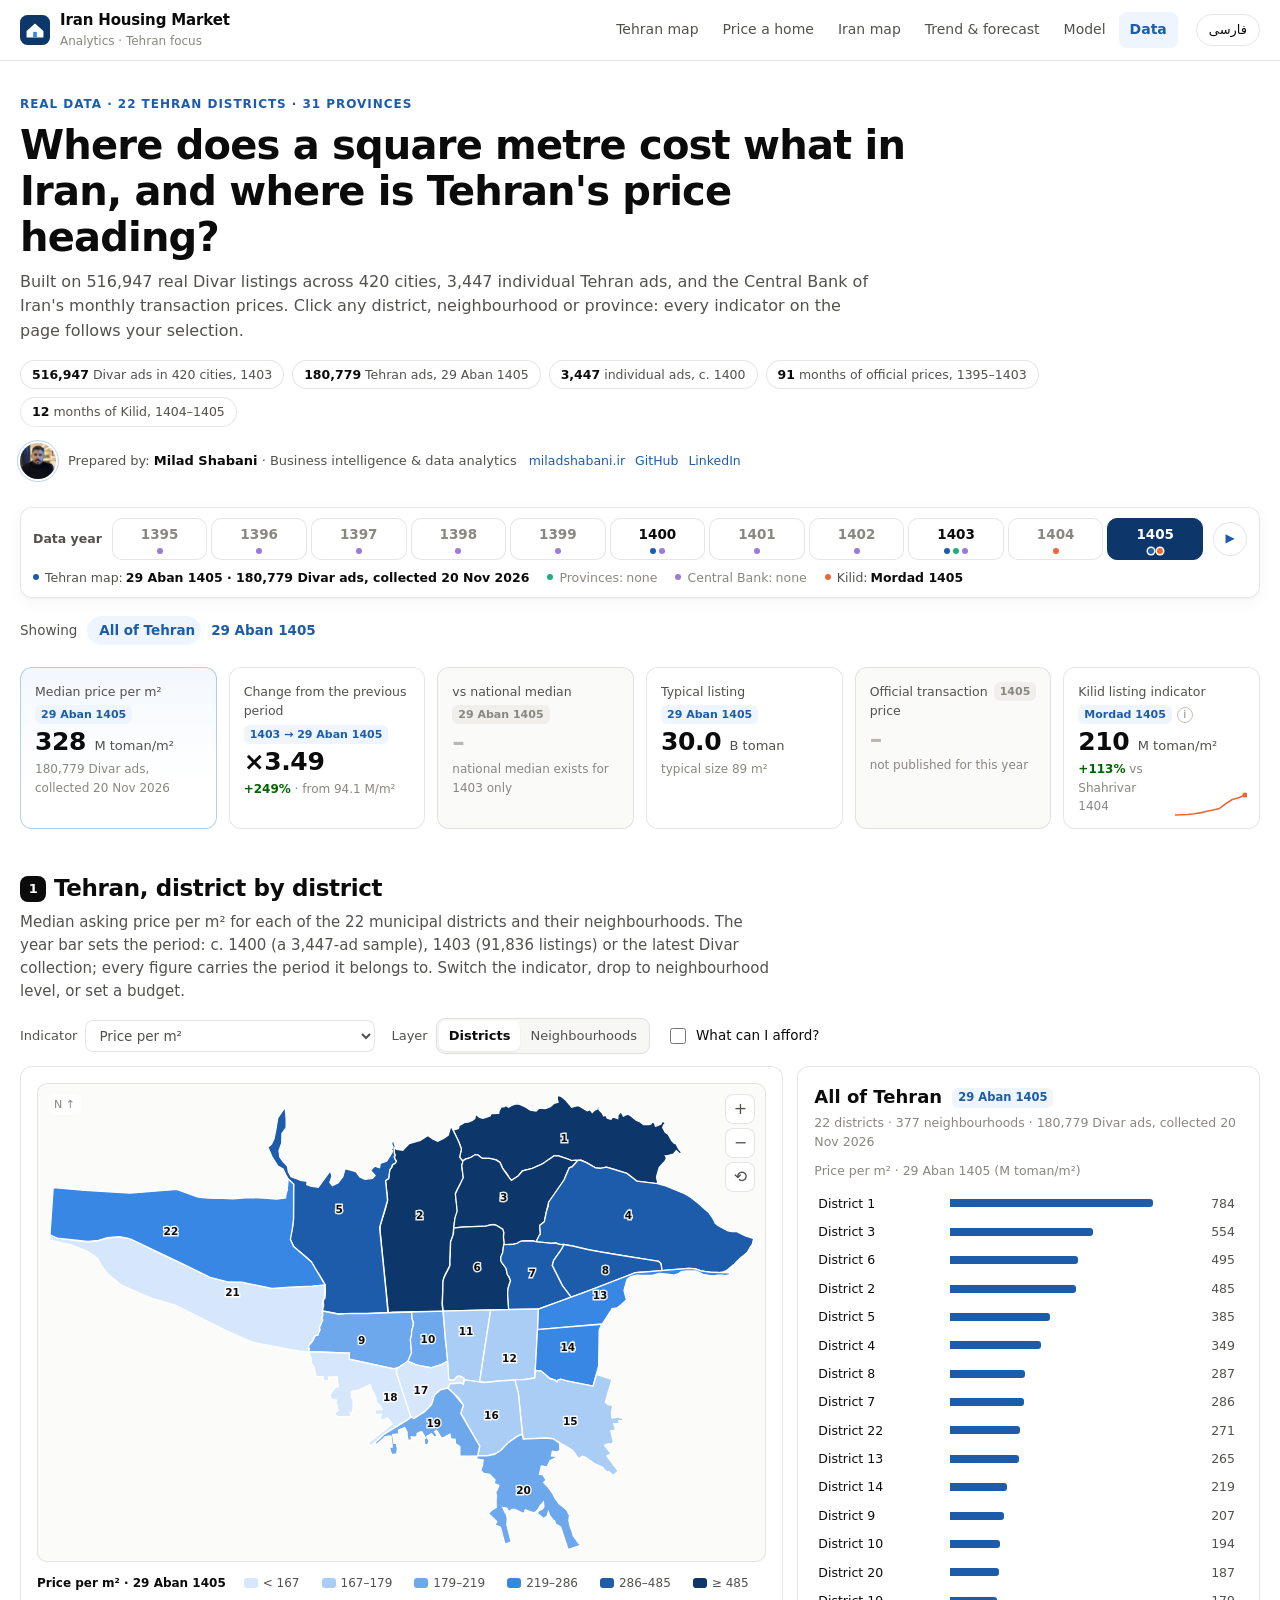
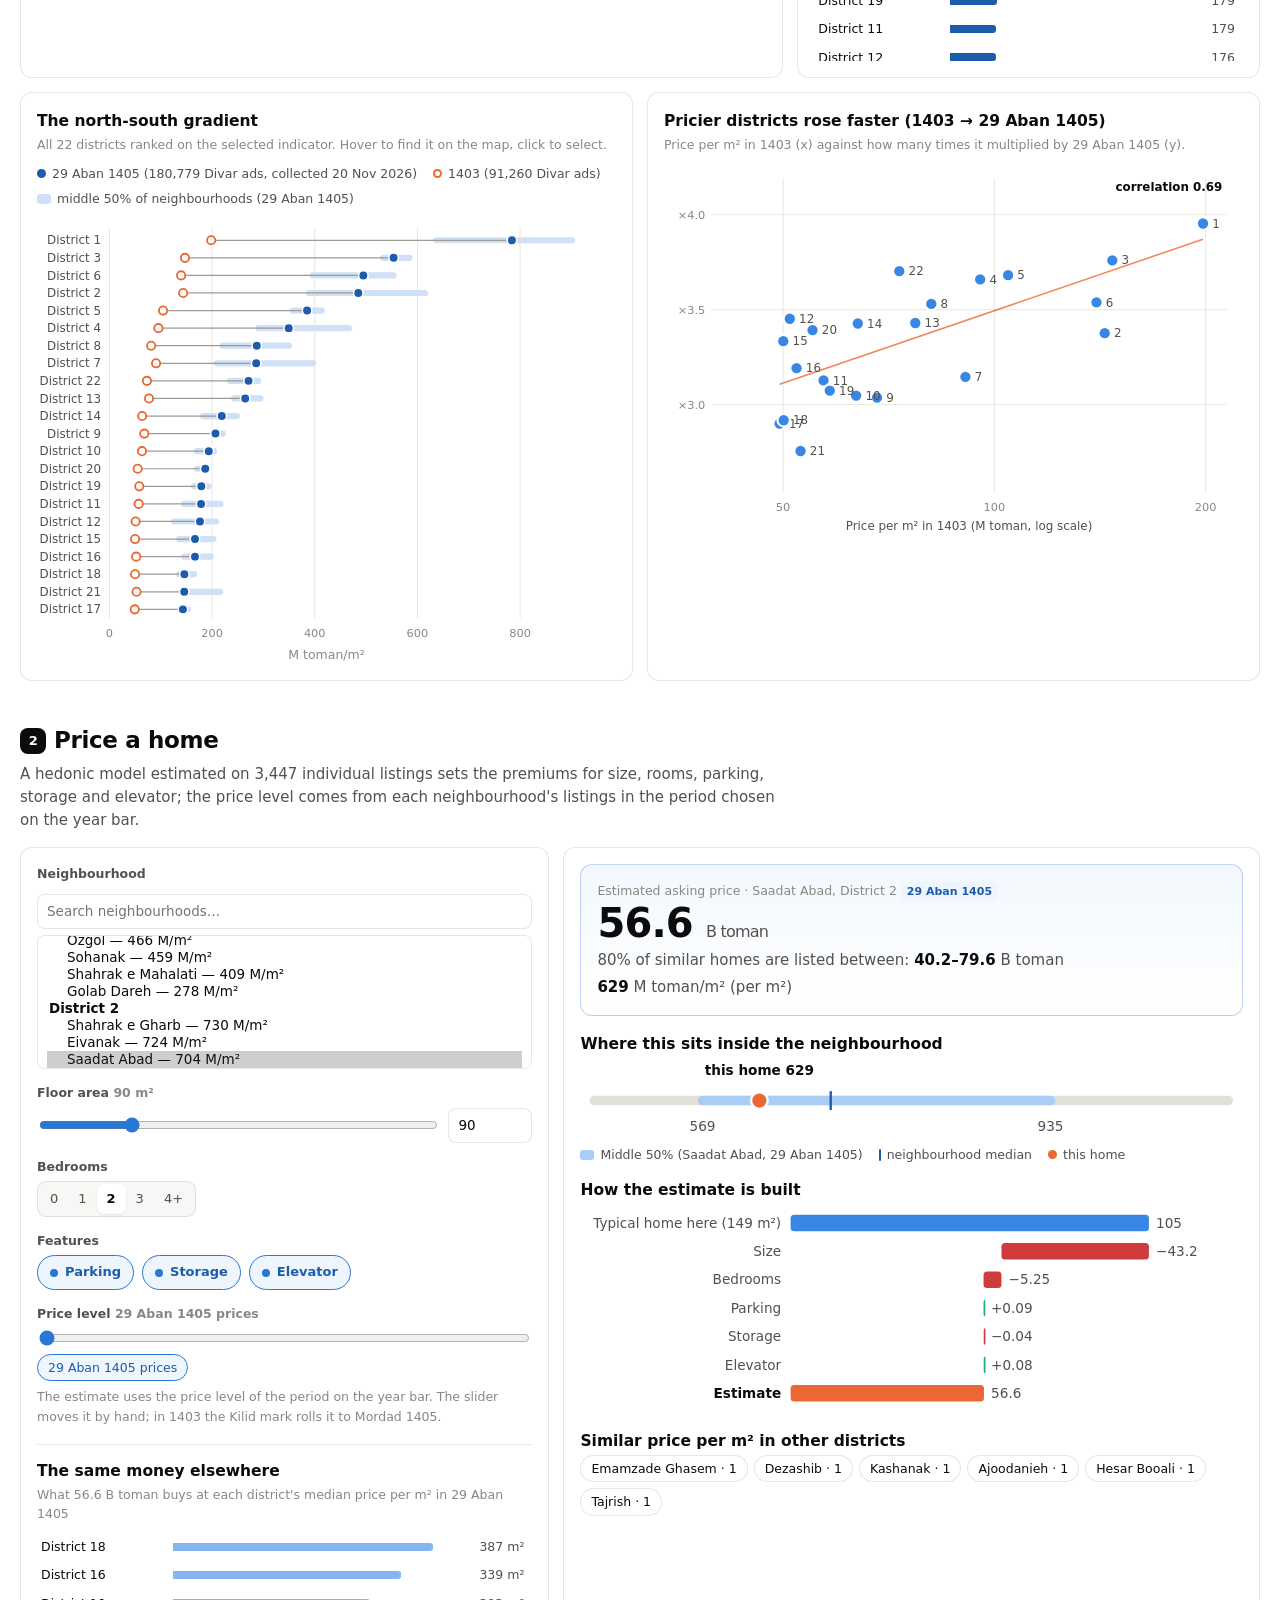
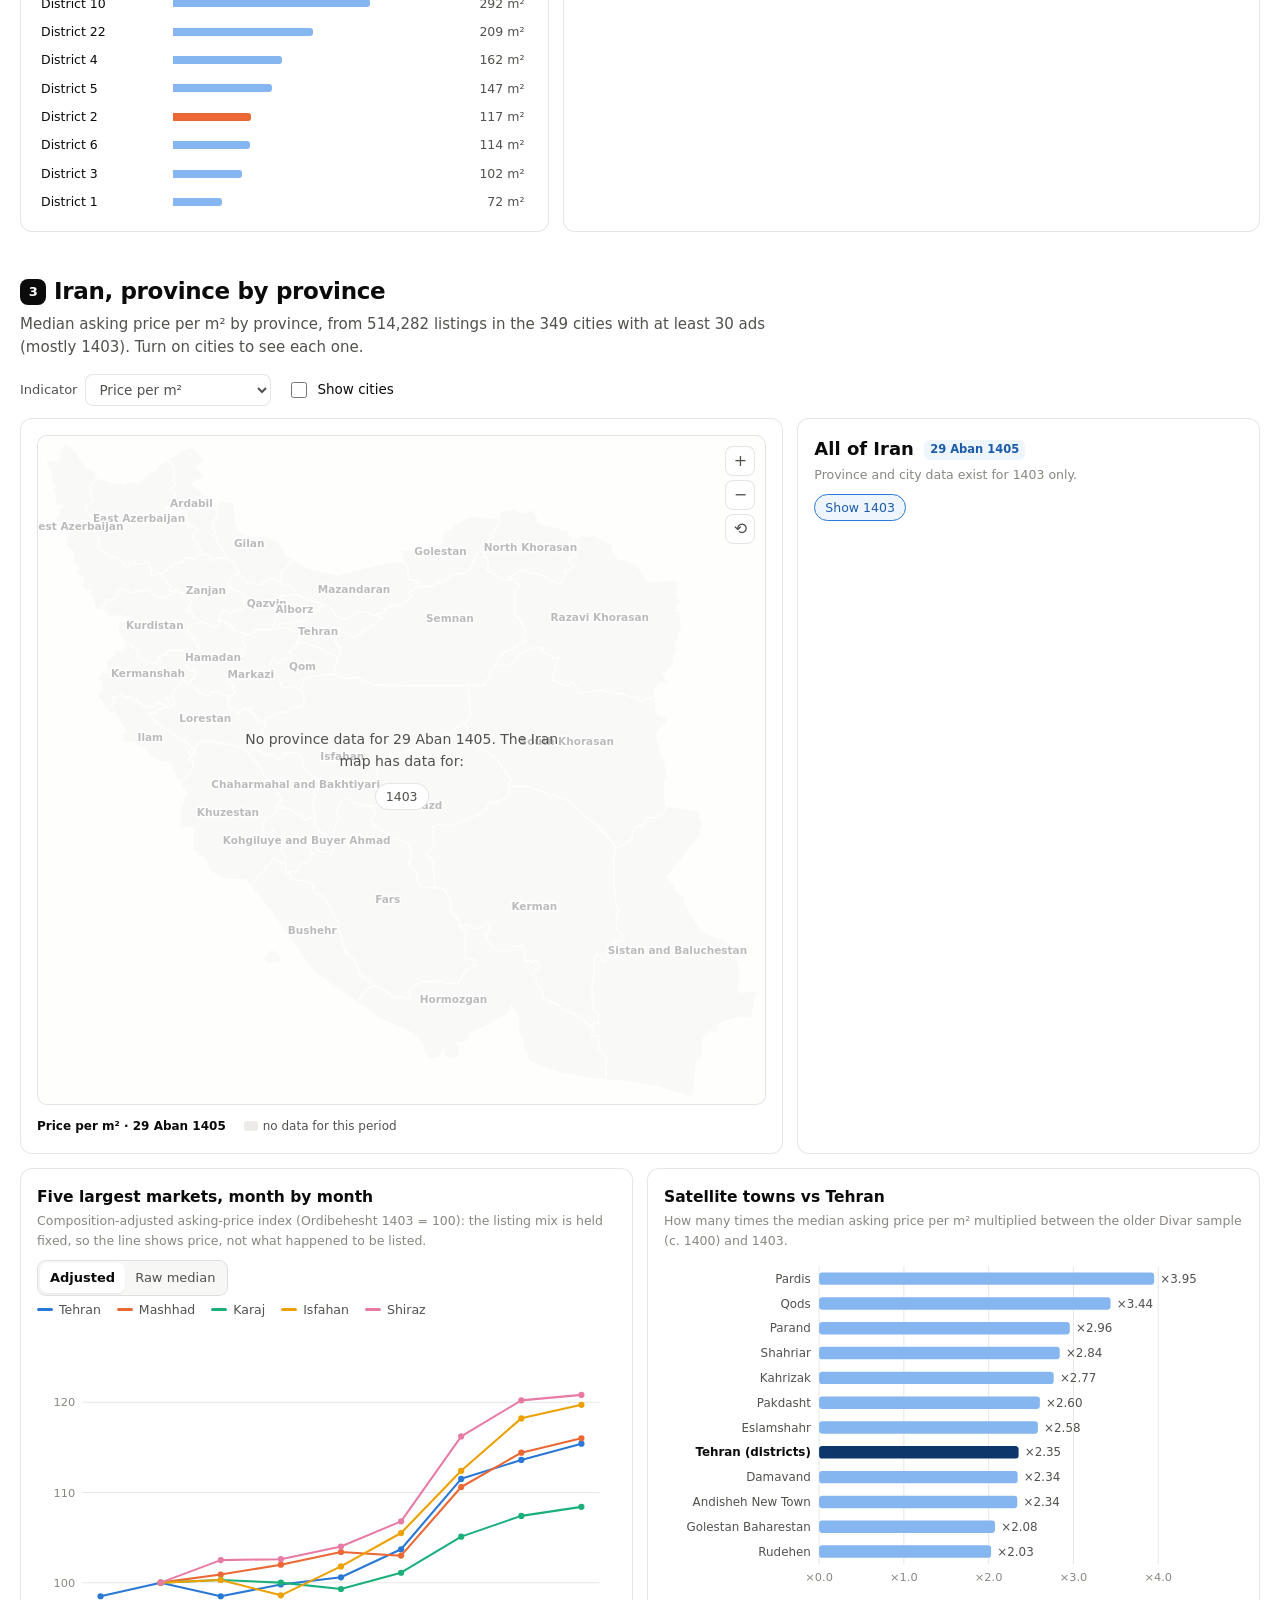
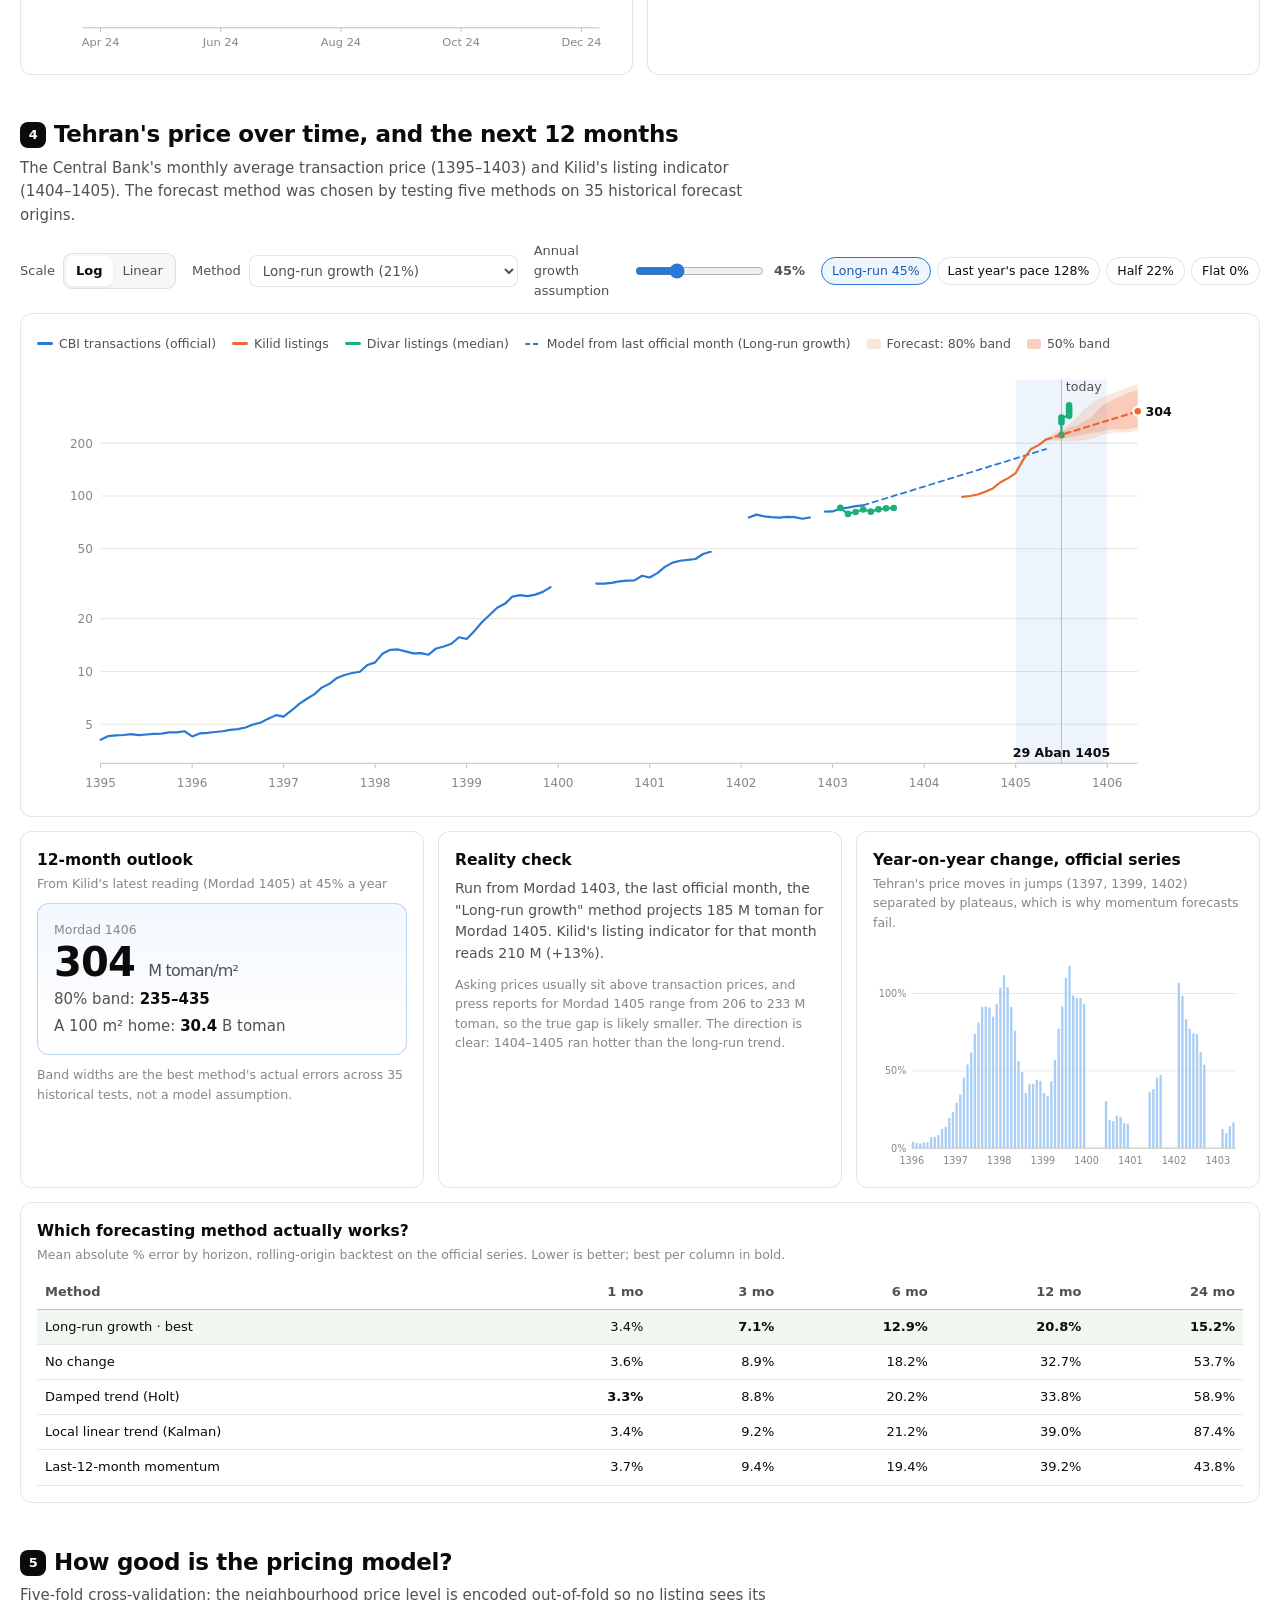
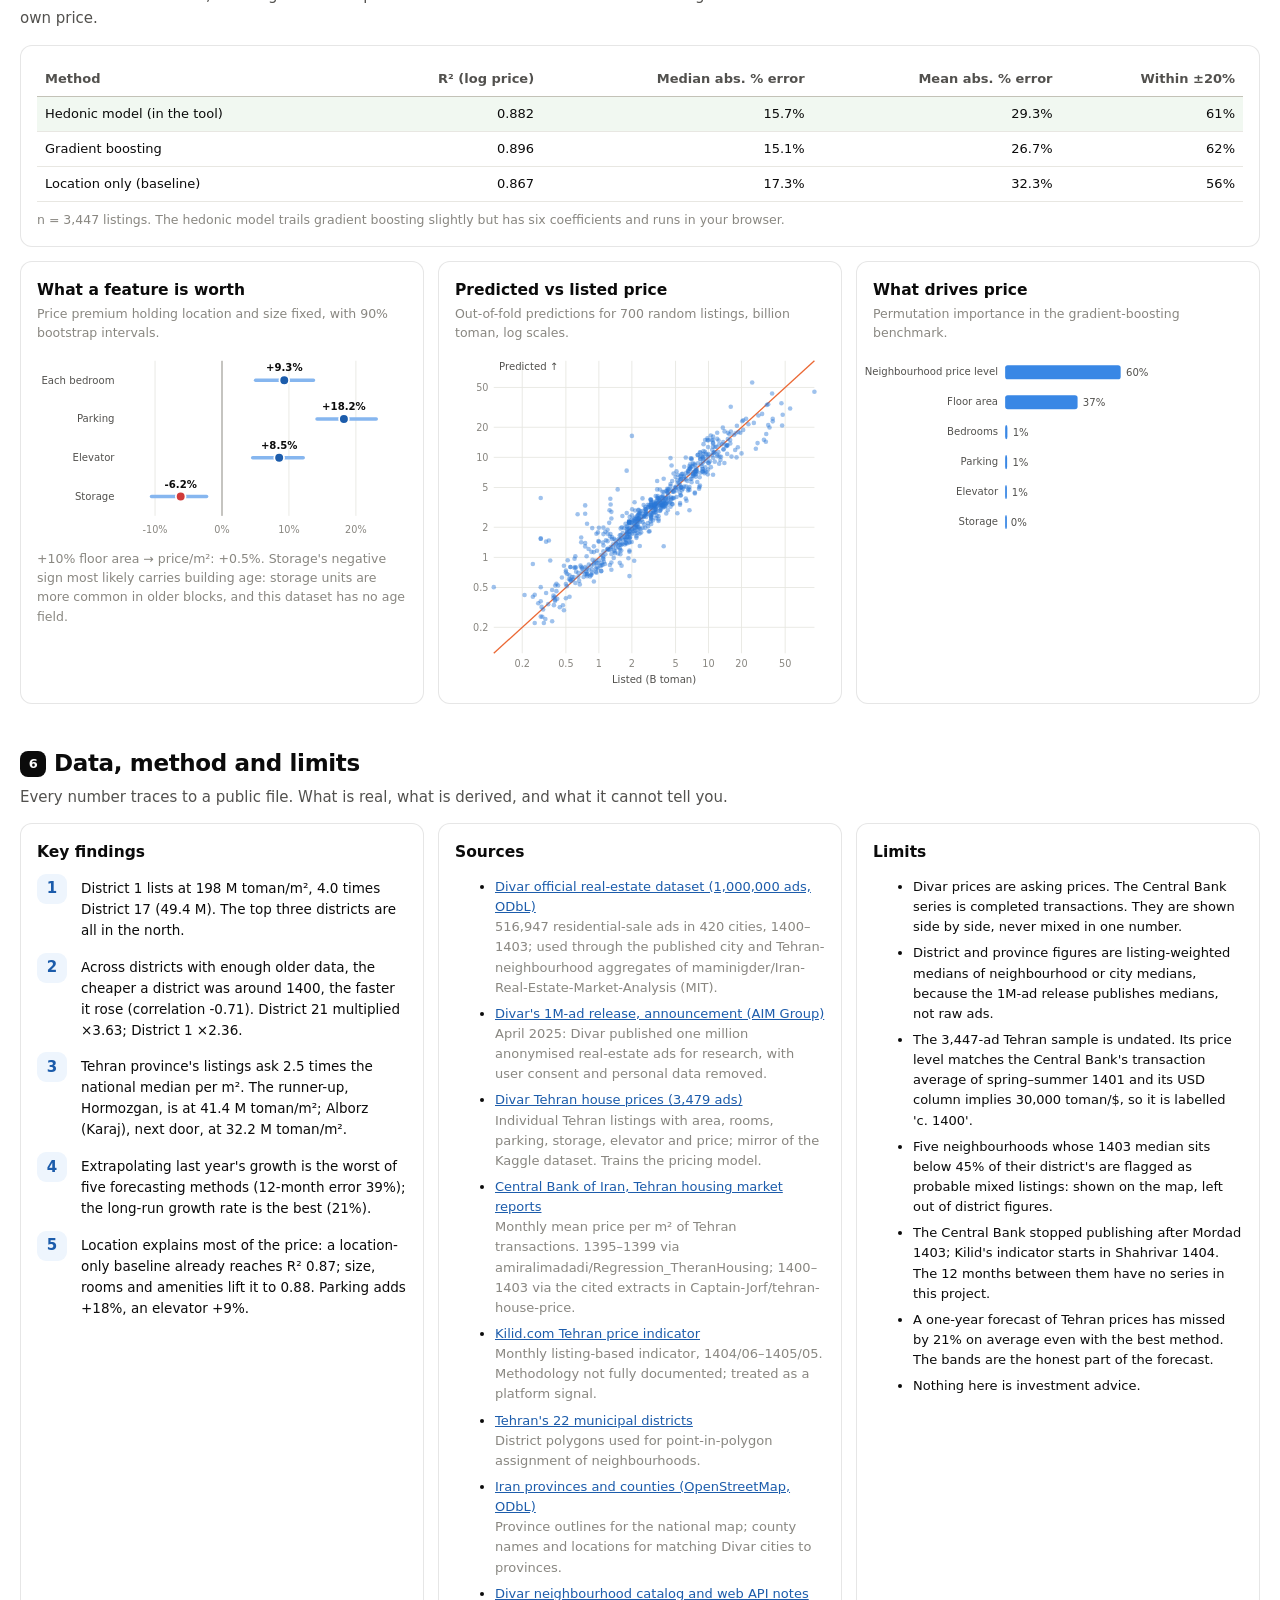
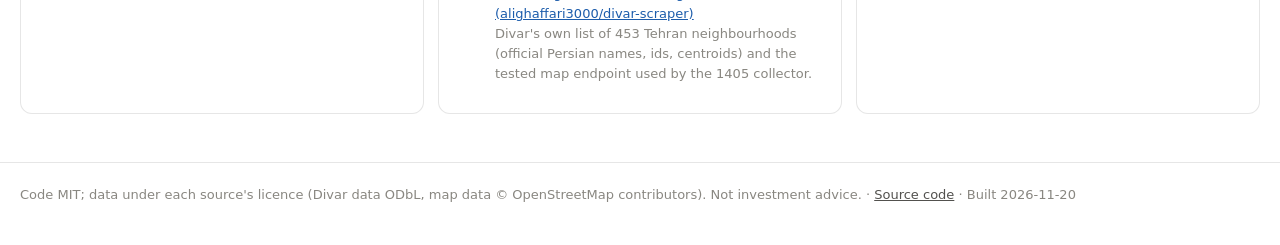
==== commit 8d9480fa: "Publish dashboard from e716de0" ====
--- a/index.html
+++ b/index.html
@@ -462,7 +462,7 @@
 </main>
 <footer><div class="wrap">Code MIT; data under each source's licence (Divar data ODbL, map data © OpenStreetMap contributors). Not investment advice. · <a href="https://github.com/Milad-Shabani/Iran-housing-market-analytics">Source code</a> · <span id="built"></span></div></footer>
 <div class="tip" id="tip" role="tooltip"></div>
-<script>window.__LANG__="en";window.__T__={"title":"Iran & Tehran Housing Market Analytics","brand":"Iran Housing Market","brand_sub":"Analytics · Tehran focus","nav_tehran":"Tehran map","nav_pricing":"Price a home","nav_iran":"Iran map","nav_forecast":"Trend & forecast","nav_model":"Model","nav_data":"Data","lang_switch":"فارسی","lang_href":"index.fa.html","eyebrow":"Real data · 22 Tehran districts · 31 provinces","h1":"Where does a square metre cost what in Iran, and where is Tehran's price heading?","lede":"Built on 516,947 real Divar listings across 420 cities, 3,447 individual Tehran ads, and the Central Bank of Iran's monthly transaction prices. Click any district, neighbourhood or province: every indicator on the page follows your selection.","scope_label":"Showing","scope_reset":"Back to all of Tehran","s1_title":"Tehran, district by district","s1_desc":"Median asking price per m² for each of the 22 municipal districts and their neighbourhoods. The year bar sets the period: c. 1400 (a 3,447-ad sample), 1403 (91,836 listings) or the latest Divar collection; every figure carries the period it belongs to. Switch the indicator, drop to neighbourhood level, or set a budget.","metric":"Indicator","layer":"Layer","layer_d":"Districts","layer_h":"Neighbourhoods","budget_mode":"What can I afford?","budget":"Budget","budget_unit":"billion toman","size":"for","size_unit":"m²","zoom_in":"Zoom in","zoom_out":"Zoom out","zoom_reset":"Reset view","north":"N ↑","rank_title":"The north-south gradient","rank_desc":"All 22 districts ranked on the selected indicator. Hover to find it on the map, click to select.","catch_title":"Cheaper districts rose faster","catch_desc":"Price per m² c. 1400 (x) against how many times it multiplied by 1403 (y). Districts with fewer than 15 ads in the older sample are left out.","s2_title":"Price a home","s2_desc":"A hedonic model estimated on 3,447 individual listings sets the premiums for size, rooms, parking, storage and elevator; the price level comes from each neighbourhood's listings in the period chosen on the year bar.","f_hood":"Neighbourhood","f_search":"Search neighbourhoods…","f_area":"Floor area","f_rooms":"Bedrooms","f_amen":"Features","f_parking":"Parking","f_storage":"Storage","f_elevator":"Elevator","f_level":"Price level","f_level_note":"The estimate uses the price level of the period on the year bar. The slider moves it by hand; in 1403 the Kilid mark rolls it to Mordad 1405.","est_title":"Estimated asking price","est_range":"80% of similar homes are listed between","est_ppm2":"per m²","est_pos":"Where this sits inside the neighbourhood","est_breakdown":"How the estimate is built","est_alt":"Similar price per m² in other districts","est_buy":"The same money elsewhere","s3_title":"Iran, province by province","s3_desc":"Median asking price per m² by province, from 514,282 listings in the 349 cities with at least 30 ads (mostly 1403). Turn on cities to see each one.","cities_toggle":"Show cities","prov_rank":"Provinces ranked","major_title":"Five largest markets, month by month","major_desc":"Composition-adjusted asking-price index (Ordibehesht 1403 = 100): the listing mix is held fixed, so the line shows price, not what happened to be listed.","adj":"Adjusted","raw":"Raw median","sat_title":"Satellite towns vs Tehran","sat_desc":"How many times the median asking price per m² multiplied between the older Divar sample (c. 1400) and 1403.","s4_title":"Tehran's price over time, and the next 12 months","s4_desc":"The Central Bank's monthly average transaction price (1395–1403) and Kilid's listing indicator (1404–1405). The forecast method was chosen by testing five methods on 35 historical forecast origins.","scale":"Scale","log":"Log","linear":"Linear","growth_assump":"Annual growth assumption","preset_long":"Long-run","preset_kilid":"Last year's pace","preset_half":"Half","preset_zero":"Flat","fc_out_title":"12-month outlook","reality_title":"Reality check","lb_title":"Which forecasting method actually works?","lb_desc":"Mean absolute % error by horizon, rolling-origin backtest on the official series. Lower is better; best per column in bold.","yoy_title":"Year-on-year change, official series","yoy_desc":"Tehran's price moves in jumps (1397, 1399, 1402) separated by plateaus, which is why momentum forecasts fail.","s5_title":"How good is the pricing model?","s5_desc":"Five-fold cross-validation; the neighbourhood price level is encoded out-of-fold so no listing sees its own price.","coef_title":"What a feature is worth","coef_desc":"Price premium holding location and size fixed, with 90% bootstrap intervals.","scatter_title":"Predicted vs listed price","scatter_desc":"Out-of-fold predictions for 700 random listings, billion toman, log scales.","imp_title":"What drives price","imp_desc":"Permutation importance in the gradient-boosting benchmark.","s6_title":"Data, method and limits","s6_desc":"Every number traces to a public file. What is real, what is derived, and what it cannot tell you.","findings":"Key findings","sources":"Sources","limits":"Limits","footer":"Code MIT; data under each source's licence (Divar data ODbL, map data © OpenStreetMap contributors). Not investment advice.","u_m":"M toman/m²","u_m_short":"M/m²","u_b":"B toman","u_tm":"toman","u_sqm":"m²","u_list":"listings","u_yr":"yr","district":"District","tehran_all":"All of Tehran","iran_all":"All of Iran","neighbourhood":"Neighbourhood","province":"Province","city":"City","m_p":"Price per m²","m_g":"Change from the previous period (×)","m_pm":"Typical listing price","m_sz":"Typical size","m_by":"Median build year","m_el":"Elevator share","m_pk":"Parking share","m_n":"Listings (sample size)","k_ppm2":"Median price per m²","k_vs":"vs Tehran median","k_vsn":"vs national median","k_price":"Typical listing","k_size":"Typical size","k_growth":"Change from the previous period","k_listings":"Listings behind it","k_cbi":"Official transaction price","k_kilid":"Kilid listing indicator","k_fc":"12-month outlook","k_year":"Median build year","k_rank":"Rank","tip_iqr":"Middle 50%","tip_ci":"95% CI of median","tip_rooms":"Bedrooms","tip_flag":"Flagged: far below its district, likely mixed listings. Shown, not used in district figures.","tip_thin":"Fewer than 30 listings: indicative only.","no_data":"not enough data","within":"within budget","stretch":"within +20%","beyond":"out of reach","afford_count":"neighbourhoods fit your budget","cbi":"CBI transactions (official)","kilid":"Kilid listings","divar":"Divar listings (median)","forecast":"Forecast","band80":"80% band","band50":"50% band","official_path":"Model from last official month","best":"best","method":"Method","horizon":"months ahead","base_typ":"Typical home here","adj_area":"Size","adj_rooms":"Bedrooms","adj_parking":"Parking","adj_storage":"Storage","adj_elevator":"Elevator","adj_time":"Market change","result":"Estimate","r2":"R² (log price)","mape":"Mean abs. % error","mdape":"Median abs. % error","w20":"Within ±20%","m_ols":"Hedonic model (in the tool)","m_gb":"Gradient boosting","m_loc":"Location only (baseline)","per_room":"Each bedroom","parking":"Parking","storage":"Storage","elevator":"Elevator","area10":"+10% floor area → price/m²","actual":"Listed","predicted":"Predicted","author_label":"Prepared by","author_name":"Milad Shabani","author_role":"Business intelligence & data analytics","author_site":"miladshabani.ir","author_site_path":"/en/","year_label":"Data year","play":"Play through the years","footer_code":"Source code"};window.__DATA__={"meta":{"built":"2026-11-13","tehran_median_2024":94122243,"tehran_median_2021":40000000,"national_median_2024":29234979,"listings_2024_total":516947,"cities_2024":420,"tehran_listings_2024":91836,"tehran_listings_located":91260,"listings_2021":3447,"growth_corr":-0.708,"month_min":"2021-02","month_max":"2025-03","has_1405":true,"divar_1405":{"source":"Divar web map endpoint, apartment-sell, collected with scripts/collect_divar.py","collected_on":"2026-11-13","raw_ads":179082,"ads_used":177109,"neighbourhood_tag_matches_location":0.9992,"tehran_median_ppm2":315905772.4957555,"tehran_median_ppm2_all_ads":303000000.0,"method":"listing-weighted median of neighbourhood medians, as for 1403","note":"Asking prices; map-card prices are rounded by Divar (about ±1%).","collected_on_jalali":[1405,8,22]}},"tehran":{"w":760,"h":498.5,"districts":[{"d":1,"path":"M431.4,43.8L435.2,51.1L439.3,59.6L442.5,68L440.4,76.4L443.7,80.2L446.5,78.5L452.7,76.6L456.7,74L459.7,74.4L464.2,77.7L471.8,77.8L479.1,79.3L482.8,81.9L485.6,88.3L489.3,93L493.2,99L495.2,100.7L502,95.8L506,90.8L516.3,88.4L519.4,87.1L526,84.1L529.6,81.8L539.1,75.1L543.3,75.3L552.3,77.9L557.4,80L567.5,79.7L573.1,82.2L582,87.4L588,88.2L594.2,86.9L601.6,88.9L615.5,93.3L625.8,101.6L647.3,104.3L647.3,101.8L646.3,97.8L646.9,94.6L649.1,87.3L651.3,84.8L653.3,82.5L654.8,81.2L656.8,77.5L655.5,75L657.1,75L663.9,73.3L666.9,69.6L670.4,72.9L672.5,72.1L671.2,69.8L669.9,68.5L668.2,65.5L667.1,62.9L664.8,61.9L662.3,59.4L660.2,55.6L658.4,52.4L655.6,50.7L654.1,48L652.8,45.6L653.6,42.9L655.5,41.5L652.9,38.2L650.9,41.8L647.3,43.5L645.2,44L644.2,41.1L642.3,39.2L640.4,41.8L638.7,42.3L635.9,42.3L632.7,42.5L629.3,39.7L625,37.9L620,33.6L616.7,31.5L614.2,32.4L611.8,33.5L610.5,31.5L609.6,29.5L607.8,30.1L605.9,32.9L605.8,36.1L602.9,35.1L599.9,34.7L599.1,36.6L597.7,36.6L594.7,35.5L594.1,34.1L593.2,32.5L591,33.3L589.8,30.7L586.2,26.8L585.9,22.7L585.2,19.8L584.7,22.7L584.2,26.4L581.4,27.4L579.1,29.7L576.9,26.9L573.8,28.1L570.3,25.8L565.3,22.9L562.5,22.9L557.7,24.2L552.1,17.5L549.6,15.2L546.7,13L543.1,12L542.5,15.1L543.4,19.1L539,20.3L535.3,23.8L530.2,25.7L523.8,25.1L520.4,28.2L514.5,27.4L508.8,23.8L502.2,20.7L498.3,21L494.4,22.7L491.7,24.2L488.9,22.5L487,23.8L484.1,24L482.8,26.2L481.7,28.4L481.4,30.6L473.6,31L472.3,33.5L468,34.8L464.9,35.8L461.4,34.8L457.1,31.4L456.5,36L453.8,38L449.5,39.8L445.7,40.1L442.7,42L440,43.6L439.3,46.4L436.6,47.4L434.6,47.9L432.4,43.1L431.4,43.8Z","lx":549.8,"ly":57.5,"p":198278952,"q25":169365149,"q75":225716603,"n":6844,"nh":29,"pm":34370712401,"sz":170,"by":1396,"el":0.962,"pk":0.979,"st":0.985,"rb":0.398,"vs":1.107,"rank":1,"top":"zafaraniyeh","low":"shahrak-e-mahalati","p21":84079208,"n21":428,"rel21":true,"g":2.358,"y0":{"p":84079208,"n":428},"y5":{"p":749579787,"q25":616211659,"q75":888881851,"n":11047,"pm":132000000000,"sz":180,"r":3.0,"by":1398,"el":0.973,"pk":0.985}},{"d":2,"path":"M374.8,68.4L374.1,67.8L373.3,65.6L372.2,69L372.4,71.1L372.5,72.5L373,74L373.1,75L372.2,75.8L372,76.2L372.8,77.2L372.8,78.3L374.5,80.7L373.7,82.1L373,83L371.5,83.7L370.2,85.2L369.6,87.1L367.6,89.5L366.4,99L364.8,99.8L363.2,101.1L365.4,121.1L363.2,130L357.7,147.6L357.4,152.6L366.1,238.9L368.6,238.6L370.5,238.5L423.1,237.3L422.3,230.5L423.3,205.1L424.7,200.5L430.3,189.9L431.1,164.7L433.8,157.4L434.2,151.4L435.5,142.1L438.3,133L436.2,114.4L437.5,111.4L444.6,98.3L442.7,85.6L444,81.1L440.6,76.3L442.4,68L439.7,60.7L436.6,54L431.4,43.7L428.7,53.3L424.6,56.3L417.7,59.8L412.9,57.7L407.4,53.7L399.5,58.9L387.9,62.2L384.6,65.7L382.8,67.4L381.2,69.2L378.4,68.7L376.4,68.6L374.8,68.4Z","lx":398.9,"ly":137.6,"p":143626555,"q25":101180905,"q75":167807678,"n":7084,"nh":24,"pm":14364238321,"sz":105,"by":1393,"el":0.873,"pk":0.932,"st":0.962,"rb":0.521,"vs":0.526,"rank":3,"top":"eivanak","low":"university-of-sharif","p21":63686314,"n21":252,"rel21":true,"g":2.255,"y0":{"p":63686314,"n":252},"y5":{"p":471089364,"q25":381268208,"q75":597489733,"n":14680,"pm":48550000000,"sz":110,"r":2.0,"by":1396,"el":0.883,"pk":0.948}},{"d":3,"path":"M562,79.6L557.4,80L554,78.4L543.8,75L539.2,75.1L526.9,83.5L516.4,88.2L506.4,90.8L501.7,96.1L494.7,100.7L492.9,98.5L490.7,95.4L485.6,88.5L482.8,81.9L477.5,78.9L472,77.7L464.3,77.8L459.5,74.1L456.4,74L452.7,76.4L449.4,77.7L446.5,78.5L444,80.5L442.8,85.5L444.4,97.8L436.1,114.8L438,132.7L435.7,139.9L434.4,150.3L434.7,150.5L437.3,150.2L439.8,149.8L442.8,149.5L444.6,149.4L467.9,148.5L470.4,147.8L475.6,146.8L479.2,147.8L485.4,151.6L486.6,155.1L486.3,159.7L486.6,163.6L486.7,167.9L487.2,167.9L491.8,167.8L496.8,167.4L500.6,166.6L503.5,164.6L505.7,164.1L509.4,163.8L516.6,163.8L518.7,164.4L521.2,165L521.5,163L522.4,161.1L524.1,157.8L525,156.4L524.6,152.7L524.2,147.7L529.2,143.9L530.5,136.2L531.5,132L533.6,123.8L540,114.7L550,100L551.6,95.4L555.2,87.6L558.4,86.2L563.8,80L562,79.6Z","lx":486.7,"ly":119.3,"p":147244907,"q25":142079034,"q75":148566679,"n":3960,"nh":14,"pm":19500000000,"sz":138,"by":1390,"el":0.916,"pk":0.965,"st":0.973,"rb":0.48,"vs":0.564,"rank":2,"top":"darrous","low":"tehran-jolfa","p21":61681818,"n21":116,"rel21":true,"g":2.387,"y0":{"p":61681818,"n":116},"y5":{"p":537533670,"q25":500000000,"q75":626475524,"n":8690,"pm":78000000000,"sz":145,"r":3.0,"by":1396,"el":0.934,"pk":0.972}},{"d":4,"path":"M651.8,195.1L659.3,194.3L670.3,193.4L675.6,193L679.3,192.7L680.6,192.6L685.7,193L686.7,193.1L688.8,193.7L692.5,195L696.6,195.8L703.2,196.7L710,196.9L712.8,197L713.5,196.7L715.8,196.4L718.8,195.2L720.6,194.1L726.4,189.2L727.6,188.3L731.5,184.2L733.5,182L737.4,179.2L741.5,175.4L744,170.9L746.3,167.6L747.7,162L748,161.6L739.2,158.6L730.2,154.2L725.2,154.1L721,153.4L710.9,148.1L707.7,145.6L705,140.1L701.4,134.9L689.9,124.6L681.9,118.3L675.7,114.7L655.9,106.5L647.3,104.2L625.8,101.5L615.4,93.5L593.9,86.8L587.6,88.1L582.6,87.6L573.1,82.1L567.2,79.7L563.9,79.9L558.3,86.3L555.1,87.6L549.8,100.1L533.5,123.5L533,128.2L531.6,131.9L529.1,143.8L524.2,147.9L525,156.7L523.8,158.1L521.4,163L521.3,164.9L536.6,166.6L541.1,165.8L544.6,167.4L549.6,167.6L559.5,169.4L577.9,173.7L603.4,178L637.4,183.5L648.6,185.4L650.8,187.5L651.4,190.2L651.8,195.1Z","lx":616.8,"ly":137.5,"p":95459914,"q25":86268175,"q75":130378514,"n":8107,"nh":22,"pm":8200000000,"sz":96,"by":1393,"el":0.827,"pk":0.873,"st":0.961,"rb":0.441,"vs":0.014,"rank":6,"top":"pasdaran","low":"khak-sefid","p21":54671607,"n21":178,"rel21":true,"g":1.746,"y0":{"p":54671607,"n":178},"y5":{"p":348115192,"q25":282476684,"q75":451538079,"n":13505,"pm":35000000000,"sz":100,"r":2.0,"by":1395,"el":0.862,"pk":0.872}},{"d":5,"path":"M370.4,60L370.3,60.4L369.7,60.9L369.5,61.8L370,63.4L370.9,65.4L370.9,67.1L369.1,68.5L370.4,69.5L369.9,71.6L368.6,73.7L364.2,80.8L357.6,83L356.9,87.4L351.7,85.9L347.6,90.3L352.2,95.5L349.5,98.6L341.7,99.6L336.3,97.2L332.2,91.5L320.9,88.4L318.5,96.9L313.4,103.5L307.5,106.2L305,102.8L307.2,96.4L305.5,90.6L292.8,107.9L285,106.7L280.8,105L281.3,101.6L274.5,100.8L270.8,99.1L264.5,96.9L261.8,92.3L260.6,85.7L255.9,80.8L252.7,76.2L251.8,69.8L254.7,61.5L254.9,51.9L259.3,45.6L259.3,36.8L258.9,31.1L258.3,24.1L250.5,35.3L248.5,48L246.6,57.3L244,62.8L240.2,66.1L244.2,75.5L250.6,85.8L256,88.7L260.8,98.8L267.1,104.7L267,141.8L265.7,151.8L264,157.5L263.6,162.4L267.5,170.3L279.6,180.2L285.5,185.7L289,192L294.8,200.6L300,209.6L300.3,217.7L300.1,220.1L300,221.6L299.5,224.1L298.7,224.6L298.2,226.9L298,228.4L298.4,229.8L298.4,231.2L298.1,232.6L297.6,233.6L297.5,235.1L297.4,237L313.9,240.1L328.1,239.8L343.6,239.8L365.6,238.8L363.7,217.6L356.9,150.3L358.1,145.9L365.2,121.7L363.2,101.1L364.5,99.9L366.3,98.9L367.6,89.5L369.5,87.1L370,85.1L371.3,83.7L373.1,82.9L374.5,80.6L373.2,78.9L372.7,77.9L372.6,77.3L372,76.2L372.9,75.1L373,74.2L372.5,72.7L372.3,70.8L372.2,68.2L373.3,65.4L371.7,60.3L371,59.2L370.6,58.9L370.2,59.5L370.4,60Z","lx":314.7,"ly":131.8,"p":104602011,"q25":100000000,"q75":111893706,"n":14703,"nh":25,"pm":8817097581,"sz":85,"by":1393,"el":0.814,"pk":0.945,"st":0.973,"rb":0.625,"vs":0.111,"rank":5,"top":"aboozar","low":"kan","p21":37349398,"n21":963,"rel21":true,"g":2.801,"y0":{"p":37349398,"n":963},"y5":{"p":369710997,"q25":345162526,"q75":405100782,"n":39233,"pm":32500000000,"sz":90,"r":2.0,"by":1395,"el":0.86,"pk":0.962}},{"d":6,"path":"M423.5,237.4L491.8,235.6L490.8,218.2L491.3,213L492.3,210.3L492.3,209.5L493.8,205.6L492.2,201.4L490.6,199.4L489,192.5L484.2,186L483.5,183.5L483.6,180.8L485.6,176.4L487,166.1L486.3,160.5L486.6,154.7L485.5,151.8L478.8,147.6L475.5,147L472.2,147.5L467.7,148.6L443.2,149.5L434.5,150.5L434.1,156.6L431.1,165.2L430.8,178.8L430.5,183.2L430.5,189.2L429.6,191.6L424.1,202.7L423.2,206.4L423,216.4L422.5,229.7L423.5,237.4Z","lx":459.0,"ly":192.0,"p":139806259,"q25":109741694,"q75":145803477,"n":2360,"nh":17,"pm":15850537634,"sz":114,"by":1394,"el":0.815,"pk":0.871,"st":0.905,"rb":0.413,"vs":0.485,"rank":4,"top":"yousef-abad","low":"valiasr","p21":51818182,"n21":67,"rel21":true,"g":2.698,"y0":{"p":51818182,"n":67},"y5":{"p":484421896,"q25":386565217,"q75":539147701,"n":5991,"pm":52000000000,"sz":115,"r":2.0,"by":1396,"el":0.84,"pk":0.892}},{"d":7,"path":"M557.3,222.8L548.2,210.8L545.8,206.2L537.3,189.5L538.9,184.2L546.8,173L549.6,167.8L544.8,167.6L540.9,166.2L536.6,166.6L527.5,165.5L521.2,165L516.7,163.8L505.5,164.1L503.5,164.6L500.6,166.6L496.3,167.5L486.6,167.9L485.5,176.3L483.6,180.7L483.5,183.6L484.1,186L488.5,191.9L489.1,192.8L490.2,198.2L490.8,199.8L492,201.1L493.8,205.5L492.3,209.4L492.3,210.2L491.3,213L490.7,218.2L491.8,235.6L493.5,235.6L517.3,235.2L522.4,235.3L543.2,228L557.3,222.8Z","lx":516.3,"ly":199.0,"p":90935691,"q25":67920159,"q75":114733917,"n":3254,"nh":14,"pm":6398406375,"sz":77,"by":1392,"el":0.682,"pk":0.72,"st":0.864,"rb":0.499,"vs":-0.034,"rank":7,"top":"niloufar","low":"tehran-gorgan","p21":40000000,"n21":15,"rel21":true,"g":2.273,"y0":{"p":40000000,"n":15},"y5":{"p":278785901,"q25":202817901,"q75":391575516,"n":6881,"pm":24500000000,"sz":85,"r":2.0,"by":1395,"el":0.723,"pk":0.754}},{"d":8,"path":"M547.7,171.4L546.2,173.8L538.9,184.2L538.2,186.5L537.5,189.5L548.1,210.6L557.2,222.7L578.7,214.8L599.9,206.7L605.7,204.4L611.4,202.2L622.9,197.7L624.9,197.2L627.3,196.9L629.2,196.7L630.1,196.6L631.1,196.7L633,196.6L639.2,196L651.8,195.1L651.6,192.3L651.3,189.8L650.6,187.4L648.4,185.4L637.4,183.5L620.6,181L602.4,177.9L588.6,175.7L573.3,172.9L558.7,169.4L549.6,167.8L547.7,171.4Z","lx":593.0,"ly":195.5,"p":81314599,"q25":67942326,"q75":93568077,"n":3213,"nh":12,"pm":5034941176,"sz":63,"by":1392,"el":0.572,"pk":0.639,"st":0.905,"rb":0.522,"vs":-0.136,"rank":8,"top":"haft-hoz","low":"vahidiyeh","p21":22273810,"n21":10,"rel21":false,"g":null,"y0":{"p":null,"n":10},"y5":{"p":277948436,"q25":213983108,"q75":343213770,"n":8366,"pm":18000000000,"sz":70,"r":2.0,"by":1393,"el":0.64,"pk":0.688}},{"d":9,"path":"M297.3,237.2L297.5,241.7L296.4,244.3L297.4,246.5L295.7,250.9L294.2,254.1L294.7,257.1L293.3,259.4L292.1,262.3L290.1,262.4L288.7,264.5L288,266.9L286.2,269.6L284.5,271.3L282.7,273.5L282.7,275.3L283.3,276.5L283.1,279.8L293.2,279.9L325.5,281.2L325.1,287.6L371.3,297.6L376,296.6L384.6,291.2L386.7,289.4L390.3,280.6L389.9,276.1L389.1,266.9L390.4,262.1L390.4,258.7L392.1,252.1L392.2,249L391,245.7L390.7,244.2L390.7,240.3L390.5,238.4L366,239L343.9,240L321.5,239.9L314.6,240.6L297.3,237.2Z","lx":338.2,"ly":268.3,"p":68046280,"q25":59330420,"q75":73547993,"n":3051,"nh":9,"pm":4499432050,"sz":69,"by":1396,"el":0.775,"pk":0.737,"st":0.866,"rb":0.584,"vs":-0.277,"rank":11,"top":"dr-hoshyar","low":"jey","p21":23939394,"n21":106,"rel21":true,"g":2.842,"y0":{"p":23939394,"n":106},"y5":{"p":207261593,"q25":201164236,"q75":218903982,"n":5098,"pm":14100000000,"sz":70,"r":2.0,"by":1398,"el":0.829,"pk":0.718}},{"d":10,"path":"M386.6,289.7L395.1,293.4L402.6,295.2L410.1,296.5L420.9,293.4L428.2,289.6L427,277.5L425.6,267.1L423.2,237.4L390.5,238.3L390.7,240.5L390.7,244.1L391.3,246.3L392.3,249L392.1,252.3L390.3,259L390.3,262.3L389.1,266.9L390.3,280.7L386.6,289.7Z","lx":407.4,"ly":267.0,"p":63536829,"q25":56941481,"q75":65697254,"n":8128,"nh":9,"pm":3474411623,"sz":57,"by":1389,"el":0.484,"pk":0.548,"st":0.89,"rb":0.714,"vs":-0.325,"rank":13,"top":"tehran-zanjan","low":"soleymani","p21":22142857,"n21":213,"rel21":true,"g":2.869,"y0":{"p":22142857,"n":213},"y5":{"p":187246289,"q25":164255265,"q75":195074902,"n":18940,"pm":10500000000,"sz":58,"r":1.0,"by":1392,"el":0.531,"pk":0.53}},{"d":11,"path":"M429.1,309.3L431.1,309.2L434.1,309.7L438.2,305.6L440,305.2L442.1,305.7L445,307.4L445.6,309.2L461.5,311.2L466,280.2L473,236L423.3,237.4L428.3,293.9L429.1,309.3Z","lx":447.3,"ly":258.8,"p":57097416,"q25":50277507,"q75":69898059,"n":2997,"nh":14,"pm":3120913978,"sz":65,"by":1390,"el":0.517,"pk":0.552,"st":0.824,"rb":0.567,"vs":-0.393,"rank":15,"top":"jamalzadeh","low":"gomrok","p21":23027059,"n21":49,"rel21":true,"g":2.48,"y0":{"p":23027059,"n":49},"y5":{"p":178727705,"q25":142351777,"q75":218255515,"n":5237,"pm":11300000000,"sz":65,"r":2.0,"by":1389,"el":0.531,"pk":0.555}},{"d":12,"path":"M461.5,311.1L468.3,311.9L478.6,310.4L502.2,308.9L508.3,308.7L519.1,307.1L521.3,268.1L523,235L473,236.2L461.5,311.1Z","lx":492.6,"ly":287.6,"p":51114066,"q25":45912271,"q75":73257725,"n":1202,"nh":13,"pm":3969755245,"sz":80,"by":1392,"el":0.595,"pk":0.622,"st":0.754,"rb":0.395,"vs":-0.457,"rank":19,"top":"tehran-iran","low":"baharestan","p21":22192982,"n21":3,"rel21":false,"g":null,"y0":{"p":null,"n":3},"y5":{"p":172349558,"q25":124734432,"q75":199345865,"n":1188,"pm":10650000000,"sz":70,"r":2.0,"by":1390,"el":0.586,"pk":0.576}},{"d":13,"path":"M522.1,256.6L562.5,253.1L589.7,250.6L600,234.8L605.2,233.9L608.7,231.1L614.9,225.7L612.3,215.8L615.5,204.2L619.3,201.3L626,199.7L632.4,200L641.7,200L649.1,198L657.7,198.8L664.5,199.7L669.4,198L672.2,196.1L677.5,195.3L687.1,195.4L690.3,196.6L694.8,199L700.8,200.1L706.7,200.4L710.1,199.8L714.7,199.8L718.8,200.2L722.7,199.2L722.4,197.2L713,197L701.4,196.6L692.6,195.2L686.8,193.2L680.2,192.6L651.7,195L630.6,196.7L624.2,197.2L611.4,202.1L572.2,217.2L532.1,231.9L522.9,235.3L522.1,256.6Z","lx":587.2,"ly":221.5,"p":77149896,"q25":66541811,"q75":86251091,"n":2065,"nh":13,"pm":4833519553,"sz":75,"by":1392,"el":0.649,"pk":0.681,"st":0.793,"rb":0.449,"vs":-0.18,"rank":9,"top":"niroo-havayi","low":"emam-hossein","p21":27118644,"n21":77,"rel21":true,"g":2.845,"y0":{"p":27118644,"n":77},"y5":{"p":256030488,"q25":237528269,"q75":282652695,"n":2999,"pm":18200000000,"sz":78,"r":2.0,"by":1390,"el":0.643,"pk":0.664}},{"d":14,"path":"M555.6,253.8L521.9,256.7L519.6,299.1L522.1,299.5L525.7,300L535.1,307.7L540.3,309.4L542.1,311.3L543.4,309.4L546.5,308.6L552.1,310.2L579.9,315.8L585.8,294.6L586.4,257.1L588.9,251.1L555.6,253.8Z","lx":553.5,"ly":275.9,"p":63882204,"q25":62851152,"q75":72503048,"n":2395,"nh":18,"pm":3802312500,"sz":64,"by":1391,"el":0.547,"pk":0.594,"st":0.769,"rb":0.475,"vs":-0.321,"rank":12,"top":"parastar","low":"khavaran","p21":20588235,"n21":13,"rel21":false,"g":null,"y0":{"p":null,"n":13},"y5":{"p":213086262,"q25":175375862,"q75":243951406,"n":4701,"pm":13500000000,"sz":68,"r":2.0,"by":1391,"el":0.568,"pk":0.603}},{"d":15,"path":"M580.1,315.7L552.4,310.3L546.3,308.4L543.3,309.4L542.2,311.3L540.2,309.5L535.2,308.1L525.8,300.1L519.7,299.4L519.3,307.1L508.8,308.8L498.3,309L502,323.8L506.9,370.9L531.4,369.9L537.1,370.6L538.3,370.8L541.4,372.6L558.3,382.4L564.9,391.5L568.6,388.9L571.9,389.9L582,397L590.6,400.8L590.2,401.8L595.3,405.8L596.3,404.7L601.1,409L606.2,404.4L594.4,388.7L598.9,386.2L592,377.6L593.2,376.7L596.3,375.9L597.9,376.4L599.5,376L601.2,373.4L600.9,372.5L600.8,371.8L600.3,370.4L599.9,368.5L599.2,365L598.7,362.3L603.4,361.6L602.8,358.6L601.6,355.2L607.4,354.7L606.9,351.8L611.2,351.5L611.1,348.5L608.3,349L607.9,347.7L599.8,349.1L599.1,344.9L600.5,335.7L595.1,334.9L592.8,332.3L599.6,308.6L583.6,303.4L580.1,315.7Z","lx":556.1,"ly":353.2,"p":50029711,"q25":45079211,"q75":60565914,"n":3186,"nh":13,"pm":3197000000,"sz":69,"by":1393,"el":0.624,"pk":0.634,"st":0.704,"rb":0.398,"vs":-0.468,"rank":21,"top":"abouzar","low":"shoosh","p21":20638932,"n21":14,"rel21":false,"g":null,"y0":{"p":null,"n":14},"y5":{"p":160858108,"q25":130741573,"q75":200000000,"n":4571,"pm":11500000000,"sz":72,"r":2.0,"by":1397,"el":0.708,"pk":0.681}},{"d":16,"path":"M502,323.6L498.3,309.3L480.7,310.4L472.1,311.4L466.1,312L455.5,310.5L445.6,309.2L444.5,313.6L440.9,312L438.8,312.7L437,312.6L435.6,312.9L430.5,313.1L429.6,314L428.8,317.7L432.1,321.6L439.9,328.2L444.5,336L442.6,341.9L441.8,344.3L445,349.1L451.6,361L461.6,378.3L459.4,388.6L469.6,388.4L477,386.6L483.6,382.9L487.5,378.7L493.4,373.4L498.1,369.8L502.2,367.7L506.1,365.9L502,323.6Z","lx":473.8,"ly":346.7,"p":52252612,"q25":47935398,"q75":61470222,"n":1240,"nh":7,"pm":3631605634,"sz":74,"by":1392,"el":0.653,"pk":0.559,"st":0.648,"rb":0.413,"vs":-0.445,"rank":18,"top":"nazi-abad","low":"baq-e-azari","p21":15194805,"n21":4,"rel21":false,"g":null,"y0":{"p":null,"n":4},"y5":{"p":171882353,"q25":138677336,"q75":193230392,"n":1374,"pm":12000000000,"sz":74,"r":2.0,"by":1396,"el":0.731,"pk":0.624}},{"d":17,"path":"M375.2,297.1L374.4,301.6L389.5,347.5L392.7,349.9L395,348.1L397.7,346.2L405,341.7L411.4,334.5L414.3,325.6L417.3,321.7L422,319.1L427.3,318.3L428.5,317.2L430.5,312.9L435.6,313.1L437,312.3L439,312.6L440.7,311.7L444.4,313.5L445.3,309.3L444.9,307.4L442.1,305.7L440.1,305L438.2,305.7L434,309.8L431,309.3L429.3,309.2L427.9,289.7L420.5,293.6L410.6,296.5L395,293.5L386.5,289.7L375.2,297.1Z","lx":400.1,"ly":320.4,"p":49427463,"q25":49099657,"q75":50752852,"n":1912,"nh":14,"pm":2897762186,"sz":63,"by":1394,"el":0.676,"pk":0.581,"st":0.699,"rb":0.497,"vs":-0.475,"rank":22,"top":"bagh-khazaneh","low":"vasfenard","p21":17500372,"n21":22,"rel21":true,"g":2.824,"y0":{"p":17500372,"n":22},"y5":{"p":139168345,"q25":136142433,"q75":149262376,"n":3044,"pm":9190000000,"sz":67,"r":1.0,"by":1395,"el":0.706,"pk":0.551}},{"d":18,"path":"M374.3,301.2L375.1,296.9L371.3,297.5L325.1,287.5L325.4,281.2L283.1,279.8L285.4,287.2L285.5,288.9L285.2,290.2L286.4,292.6L288.1,295.2L290.7,305.6L298.1,305.7L298,309.6L303.8,310.1L303.6,305.9L306.1,306.2L312.1,305.6L312.9,306.9L312.7,309.8L313.2,312.2L313.8,316.3L312.2,316.6L310.1,317.5L309.2,318.9L306.1,322.7L305.2,325L306.4,329.2L309.5,329.5L309.8,330.1L311.8,330.5L311.2,333.3L311.4,334.3L312.7,335.6L312.6,337.2L311.9,337.2L311.3,337.5L313.6,340.5L309.4,345L313.5,347.7L327.5,347.8L326,343.2L329,343.1L329.2,336.3L329.4,331.5L328.8,329.3L327.6,327.6L327.5,321.4L335.8,319.5L340.8,317.1L347.1,313.9L348.7,319.1L350.8,322.9L353,327.4L353.5,332.5L355.3,334.3L356.2,335.1L357,335.6L358.6,337.7L359.5,340L351.9,340.6L353,345.7L359,345.1L357.1,350.9L361.2,351L365.1,348.9L370,355.2L345.3,374.8L347.6,378.3L361.7,366L370.2,360.6L379.9,354.3L388.2,349.8L389.4,347.8L374.3,301.2Z","lx":368.1,"ly":328.4,"p":50099933,"q25":44476975,"q75":50780743,"n":1685,"nh":12,"pm":3000000000,"sz":67,"by":1391,"el":0.615,"pk":0.597,"st":0.681,"rb":0.403,"vs":-0.468,"rank":20,"top":"tolid-daroo","low":"saeed-abad","p21":14705882,"n21":4,"rel21":false,"g":null,"y0":{"p":null,"n":4},"y5":{"p":140000000,"q25":132151730,"q75":160000000,"n":1799,"pm":9000000000,"sz":65,"r":2.0,"by":1393,"el":0.655,"pk":0.598}},{"d":19,"path":"M461.5,378.4L441.6,344.3L444.4,335.4L433.5,322.5L427.9,317.7L420.6,319.6L414.4,325L411.2,335.1L404,342.5L392.6,349.8L389.3,347.4L388.3,349.7L384.9,351.8L361.2,366.2L352.3,374.9L353.7,376.8L363,368.4L368.8,367.8L370.2,379.5L367.4,379.5L367.8,382.5L369.6,387.2L374.8,386.4L375.5,381.6L374.6,375.5L371.8,375.4L370.6,366.2L377.3,365.5L376.5,361.7L383.2,359.1L385.7,363.9L385.6,366.2L386.5,372.1L390.3,372.1L390,368.5L393.7,369.1L396.3,367.7L396,365.3L398.7,363.7L401.1,363.4L404.9,370.1L403.5,370.5L404.1,376.8L407.2,377L408.7,373.3L406.1,368.2L411.2,365.2L414.1,369.3L417.3,367.4L414.4,363.1L416.4,361.9L421.3,369.4L423.4,369.8L430.5,365.9L431.3,370.9L435.9,371.4L436.2,375.8L440.8,379L440.8,388.8L459.3,388.5L461.5,378.4Z","lx":413.5,"ly":355.4,"p":58275644,"q25":47397594,"q75":60715175,"n":1036,"nh":9,"pm":4034952830,"sz":73,"by":1393,"el":0.665,"pk":0.573,"st":0.663,"rb":0.36,"vs":-0.381,"rank":14,"top":"khani-abad-no","low":"shahrak-e-aboozar","p21":null,"n21":null,"rel21":false,"g":null,"y0":{"p":null,"n":null},"y5":{"p":175202864,"q25":167426282,"q75":195856250,"n":933,"pm":12700000000,"sz":78,"r":2.0,"by":1395,"el":0.697,"pk":0.672}},{"d":20,"path":"M538.4,370.7L531.1,370L507,371.1L506,366L501.2,368L491.6,374.5L483.6,383L477,386.9L469,388.6L459.3,388.6L457.9,391.6L465.2,392.9L464.4,398.4L462.7,404L466,407L471.9,408L477.6,413.7L476.6,417.5L481.6,419.4L479.9,423.7L478.3,426.3L479.1,431.2L478.6,434L478.8,442.4L473.7,445.6L470.6,448.8L479.4,457.4L477.6,460.7L483.2,463.2L488,481L494.4,478.4L489.9,460.3L490.4,454.3L489.6,450L487.9,447.6L486.6,444.4L485.7,442.6L489.8,443.1L491.9,446.5L493.2,446.1L495.1,444.6L498.3,444.5L501.5,446.1L507.4,448.8L509.2,445L514.2,446.8L518.8,448.2L522.5,444.6L524.6,440.7L528.1,436.8L528.6,441.6L527.3,443.8L523.2,446L521.6,448.4L528.3,454.1L531.9,451.6L533.3,447.1L534.4,450.4L536.4,453L538,455.3L539.9,456.7L540.8,459.7L546.1,462.8L554,486.5L567.5,481.9L564.6,479.6L562.1,475.9L559.3,471.9L557.6,466.4L556,462.3L554.7,456.4L555.4,450.8L552.3,444.9L549,442L544.5,438.6L540.1,432.4L537.4,427.1L532.4,420.5L528.4,416.4L531.1,413.8L529,410.7L527.8,408.5L523.9,407.9L525.9,399.1L532,400.2L535,393.6L543.5,389.2L536.4,388.6L537.5,383.8L542.9,384.4L545.4,382.5L545,375.3L538.4,370.7Z","lx":507.4,"ly":425.0,"p":55068474,"q25":46491933,"q75":62404945,"n":2051,"nh":15,"pm":3847253788,"sz":74,"by":1393,"el":0.776,"pk":0.671,"st":0.688,"rb":0.285,"vs":-0.415,"rank":16,"top":"south-deylaman","low":"mobarak-abad-e-beheshti","p21":19250000,"n21":14,"rel21":false,"g":null,"y0":{"p":null,"n":14},"y5":{"p":182847561,"q25":169000000,"q75":191055321,"n":3097,"pm":14600000000,"sz":85,"r":2.0,"by":1396,"el":0.783,"pk":0.781}},{"d":21,"path":"M283.1,278.4L282.8,275.6L282.5,273.8L286.5,268.7L288.3,265L289.9,262.6L292.5,262.3L294.2,257L294,254.1L297.4,246.7L296.2,244.5L297.5,242.2L297,237.2L297.6,233.8L298.4,232.4L297.6,229.1L298.4,224.9L299.5,224L299.8,210.1L244.6,213.5L227.4,210.1L213.8,207.3L199.5,206.8L180.1,201.9L123.3,174.8L105.1,166L94.4,161.3L85,160L74.6,160.5L62.4,163.8L52.2,164.9L41.7,164L21.3,161L12.5,157.9L12,163L33.9,167.9L52,175.1L61.9,181.7L66,189.3L72.5,198.2L86.8,210.1L118.9,224L143.3,231.1L195.9,257.3L223.7,269.8L254.5,275.7L273.3,279.1L282.8,279.4L283.1,278.4Z","lx":203.2,"ly":218.8,"p":52945027,"q25":43669679,"q75":68165173,"n":2866,"nh":13,"pm":4150512070,"sz":78,"by":1398,"el":0.82,"pk":0.908,"st":0.93,"rb":0.361,"vs":-0.437,"rank":17,"top":"shahrak-pasdaran","low":"shahrak-daneshgah-tehran","p21":14583333,"n21":31,"rel21":true,"g":3.631,"y0":{"p":14583333,"n":31},"y5":{"p":134671437,"q25":130685933,"q75":195071205,"n":5438,"pm":10100000000,"sz":70,"r":2.0,"by":1400,"el":0.854,"pk":0.939}},{"d":22,"path":"M285.8,186L266.9,169.6L263.7,162.3L265.7,151.6L266.9,141.7L267,139.9L267.1,104.6L260.7,98.8L259.4,95.8L259.7,97.4L259.6,98.1L260,99.1L260.2,99.9L261,100.5L261.1,103.2L260.7,107.5L260.1,108.5L260.7,109.8L260.8,110.5L260,112L259.7,113.4L259.3,114.7L259,115.8L258.6,119.1L249.4,120.3L236.4,119.3L222.6,118.6L213.9,119.2L203.5,120.1L193.5,119.6L185.1,119.5L178,119.2L171.6,118.8L166.5,118L145,110.2L96.1,114.1L49.2,111.2L15.9,108.2L12.5,157.7L20.2,161L52,164.5L63.1,163.3L72.4,160.6L85.1,159.6L94.5,161.2L98,162.7L150.6,187.6L179.8,202L199.2,206.9L212.9,207.1L244.5,213.5L262.9,212.3L286.4,211.1L299.8,209.8L285.8,186Z","lx":138.9,"ly":154.6,"p":73206073,"q25":69533279,"q75":94972146,"n":5027,"nh":11,"pm":7547152367,"sz":112,"by":1401,"el":0.891,"pk":0.96,"st":0.987,"rb":0.307,"vs":-0.222,"rank":10,"top":"dehkade-olympic","low":"abshar-tehran","p21":28836843,"n21":104,"rel21":true,"g":2.539,"y0":{"p":28836843,"n":104},"y5":{"p":255055838,"q25":224027668,"q75":280763303,"n":10297,"pm":30000000000,"sz":120,"r":2.0,"by":1402,"el":0.906,"pk":0.97}}],"hoods":[{"s":"poonak","fa":"پونک","en":"Poonak","x":355.1,"y":129.7,"d":5,"n":2767,"p":114606742,"p25":97674104,"p75":133522727,"lo":113333333,"hi":115789474,"pm":9500000000,"sz":85,"r":2,"by":1393,"el":0.8,"pk":0.95,"st":0.98,"rb":0.62,"q":"ok","y5":{"p":427000000,"p25":375000000,"p75":500000000,"n":6120,"pm":39800000000,"sz":90,"r":2.0,"by":1395,"el":0.874,"pk":0.977}},{"s":"jeyhoun","fa":"جیحون","en":"Jeyhoun","x":404.2,"y":260.3,"d":10,"n":2195,"p":63000000,"p25":55515957,"p75":71560176,"lo":62121212,"hi":63636364,"pm":3500000000,"sz":57,"r":1,"by":1390,"el":0.51,"pk":0.54,"st":0.9,"rb":0.71,"q":"ok","y5":{"p":190000000,"p25":164000000,"p75":224000000,"n":4249,"pm":11000000000,"sz":58,"r":1.0,"by":1393,"el":0.543,"pk":0.533}},{"s":"sarsabil","fa":"سلسبیل جنوبی","en":"Sarsabil","x":417.7,"y":258.0,"d":10,"n":1969,"p":64285714,"p25":56818182,"p75":73214286,"lo":63541667,"hi":64924242,"pm":3450000000,"sz":56,"r":1,"by":1387,"el":0.38,"pk":0.52,"st":0.89,"rb":0.76,"q":"ok","y5":{"p":187000000,"p25":160000000,"p75":220000000,"n":2487,"pm":10200000000,"sz":58,"r":1.0,"by":1388,"el":0.436,"pk":0.539}},{"s":"chitgar-lake","fa":"دریاچه شهدای خلیج فارس","en":"Chitgar Lake","x":184.1,"y":151.4,"d":22,"n":1732,"p":71587319,"p25":39750000,"p75":85000000,"lo":69580078,"hi":73189473,"pm":7400000000,"sz":110,"r":2,"by":1402,"el":0.98,"pk":0.99,"st":1.0,"rb":0.28,"q":"ok","y5":{"p":247000000,"p25":219750000,"p75":292000000,"n":664,"pm":29500000000,"sz":126,"r":2.0,"by":1400,"el":0.976,"pk":0.989}},{"s":"sazamn-barnameh","fa":"سازمان برنامه شمالی","en":"Sazamn Barnameh","x":313.8,"y":186.2,"d":5,"n":1667,"p":104375000,"p25":94801853,"p75":116250000,"lo":103508772,"hi":105338677,"pm":7700000000,"sz":78,"r":2,"by":1392,"el":0.87,"pk":0.97,"st":0.99,"rb":0.7,"q":"ok","y5":{"p":398000000,"p25":345000000,"p75":478000000,"n":1211,"pm":42000000000,"sz":105,"r":2.0,"by":1395,"el":0.875,"pk":0.965}},{"s":"saadat-abad","fa":"سعادت‌آباد","en":"Saadat Abad","x":418.8,"y":94.7,"d":2,"n":1590,"p":168576480,"p25":142106725,"p75":210000000,"lo":166666667,"hi":171428571,"pm":21000000000,"sz":131,"r":3,"by":1393,"el":0.96,"pk":0.98,"st":0.99,"rb":0.52,"q":"ok","y5":{"p":693000000,"p25":553000000,"p75":900000000,"n":2323,"pm":96000000000,"sz":145,"r":3.0,"by":1396,"el":0.98,"pk":0.991}},{"s":"west-tehranpars","fa":"تهرانپارس غربی","en":"West Tehranpars","x":638.7,"y":170.2,"d":4,"n":1514,"p":95000000,"p25":78645815,"p75":111740196,"lo":93750000,"hi":96748656,"pm":8200000000,"sz":96,"r":2,"by":1392,"el":0.81,"pk":0.86,"st":0.96,"rb":0.5,"q":"ok","y5":{"p":315000000,"p25":266000000,"p75":369000000,"n":2335,"pm":29500000000,"sz":95,"r":2.0,"by":1393,"el":0.817,"pk":0.858}},{"s":"south-janat-abad","fa":"جنت‌آباد جنوبی","en":"South Janat Abad","x":320.7,"y":155.2,"d":5,"n":1483,"p":109259259,"p25":97565673,"p75":120801282,"lo":108108108,"hi":110326087,"pm":9990000000,"sz":90,"r":2,"by":1394,"el":0.81,"pk":0.96,"st":0.99,"rb":0.64,"q":"ok","y5":{"p":380000000,"p25":336000000,"p75":430000000,"n":3693,"pm":37500000000,"sz":100,"r":2.0,"by":1395,"el":0.864,"pk":0.955}},{"s":"kooy-e-ferdos","fa":"فردوس","en":"Kooy e Ferdos","x":335.2,"y":197.0,"d":5,"n":1377,"p":101818182,"p25":92708333,"p75":113138686,"lo":101004798,"hi":102941176,"pm":7900000000,"sz":80,"r":2,"by":1391,"el":0.86,"pk":0.95,"st":0.99,"rb":0.65,"q":"ok","y5":{"p":350000000,"p25":311000000,"p75":398000000,"n":2706,"pm":31800000000,"sz":93,"r":2.0,"by":1393,"el":0.916,"pk":0.973}},{"s":"andisheh","fa":"جوانمردان (اندیشه)","en":"Andisheh","x":285.4,"y":158.1,"d":5,"n":1325,"p":30434783,"p25":25660377,"p75":42682927,"lo":30000000,"hi":31111111,"pm":1800000000,"sz":60,"r":2,"by":1398,"el":0.77,"pk":0.98,"st":0.99,"rb":0.54,"q":"outlier_vs_district","y5":{"p":285000000,"p25":246750000,"p75":318000000,"n":588,"pm":23000000000,"sz":80,"r":2.0,"by":1395,"el":0.884,"pk":0.959}},{"s":"central-janat-abad","fa":"جنت‌آباد مرکزی","en":"Central Janat Abad","x":318.0,"y":135.0,"d":5,"n":1321,"p":105882353,"p25":92727273,"p75":118461538,"lo":105000000,"hi":107142857,"pm":9500000000,"sz":89,"r":2,"by":1395,"el":0.78,"pk":0.95,"st":0.98,"rb":0.57,"q":"ok","y5":{"p":379000000,"p25":341000000,"p75":413000000,"n":3757,"pm":38000000000,"sz":100,"r":2.0,"by":1397,"el":0.891,"pk":0.966}},{"s":"shahr-e-ziba","fa":"شهر زیبا","en":"Shahr e Ziba","x":300.1,"y":154.2,"d":5,"n":1297,"p":32500000,"p25":26153846,"p75":59302326,"lo":31506849,"hi":33333333,"pm":1900000000,"sz":61,"r":2,"by":1397,"el":0.74,"pk":0.98,"st":0.99,"rb":0.7,"q":"outlier_vs_district","y5":{"p":233000000,"p25":165750000,"p75":292000000,"n":564,"pm":15500000000,"sz":70,"r":2.0,"by":1396,"el":0.821,"pk":0.959}},{"s":"west-shahrak-e-golestan","fa":"گلستان (شهرک راه آهن)","en":"West Shahrak e Golestan","x":221.4,"y":146.7,"d":22,"n":1157,"p":95161290,"p25":70000000,"p75":128342246,"lo":93513529,"hi":99266529,"pm":11750000000,"sz":127,"r":2,"by":1399,"el":0.83,"pk":0.96,"st":0.99,"rb":0.36,"q":"ok","y5":{"p":290000000,"p25":235000000,"p75":396250000,"n":2624,"pm":35400000000,"sz":129,"r":3.0,"by":1398,"el":0.843,"pk":0.972}},{"s":"ostad-moein","fa":"استاد معین","en":"Ostad Moein","x":375.7,"y":249.6,"d":9,"n":1136,"p":68965517,"p25":58302717,"p75":78854489,"lo":67973789,"hi":70161290,"pm":4543500000,"sz":70,"r":2,"by":1397,"el":0.83,"pk":0.81,"st":0.89,"rb":0.57,"q":"ok","y5":{"p":204000000,"p25":147000000,"p75":251000000,"n":2084,"pm":14500000000,"sz":70,"r":2.0,"by":1399,"el":0.847,"pk":0.78}},{"s":"tehransar","fa":"تهرانسر شرقی","en":"Tehransar","x":248.3,"y":245.6,"d":21,"n":1091,"p":68115942,"p25":38688172,"p75":77322495,"lo":67000000,"hi":69491525,"pm":4500000000,"sz":75,"r":2,"by":1396,"el":0.74,"pk":0.89,"st":0.96,"rb":0.45,"q":"ok","y5":{"p":130000000,"p25":107000000,"p75":195500000,"n":867,"pm":9000000000,"sz":74,"r":2.0,"by":1400,"el":0.874,"pk":0.941}},{"s":"heravi","fa":"هروی","en":"Heravi","x":563.6,"y":120.7,"d":4,"n":1051,"p":138695652,"p25":121132376,"p75":160092593,"lo":135135135,"hi":140000000,"pm":16800000000,"sz":124,"r":2,"by":1397,"el":0.98,"pk":0.98,"st":0.99,"rb":0.41,"q":"ok","y5":{"p":484000000,"p25":409000000,"p75":555000000,"n":1903,"pm":67000000000,"sz":135,"r":3.0,"by":1399,"el":0.97,"pk":0.992}},{"s":"qeytariyeh","fa":"قیطریه","en":"Qeytariyeh","x":521.9,"y":78.6,"d":1,"n":950,"p":169361147,"p25":146666667,"p75":204679671,"lo":166003752,"hi":172976360,"pm":22650000000,"sz":132,"r":3,"by":1396,"el":0.96,"pk":0.98,"st":0.98,"rb":0.39,"q":"ok","y5":{"p":604000000,"p25":515000000,"p75":719500000,"n":1011,"pm":88000000000,"sz":145,"r":3.0,"by":1398,"el":0.972,"pk":0.98}},{"s":"east-tehranpars","fa":"تهرانپارس شرقی","en":"East Tehranpars","x":663.1,"y":165.8,"d":4,"n":934,"p":67741935,"p25":30147059,"p75":79690016,"lo":65560226,"hi":69000000,"pm":4200000000,"sz":75,"r":2,"by":1393,"el":0.65,"pk":0.76,"st":0.95,"rb":0.44,"q":"ok","y5":{"p":235500000,"p25":206000000,"p75":262000000,"n":1056,"pm":15200000000,"sz":66,"r":2.0,"by":1393,"el":0.714,"pk":0.736}},{"s":"pasdaran","fa":"پاسداران","en":"Pasdaran","x":544.6,"y":120.9,"d":4,"n":927,"p":163809524,"p25":134078782,"p75":214119601,"lo":160000000,"hi":167407407,"pm":22500000000,"sz":140,"r":3,"by":1397,"el":0.97,"pk":0.98,"st":0.99,"rb":0.41,"q":"ok","y5":{"p":619000000,"p25":500000000,"p75":731500000,"n":1723,"pm":93000000000,"sz":154,"r":3.0,"by":1400,"el":0.977,"pk":0.991}},{"s":"yousef-abad","fa":"یوسف‌آباد","en":"Yousef Abad","x":462.5,"y":178.3,"d":6,"n":925,"p":145833333,"p25":125510204,"p75":173563218,"lo":143076923,"hi":150000000,"pm":16500000000,"sz":115,"r":2,"by":1396,"el":0.89,"pk":0.94,"st":0.96,"rb":0.39,"q":"ok","y5":{"p":547500000,"p25":437000000,"p75":629750000,"n":2418,"pm":64000000000,"sz":120,"r":2.0,"by":1401,"el":0.908,"pk":0.942}},{"s":"beryanak","fa":"بریانک","en":"Beryanak","x":421.3,"y":284.4,"d":10,"n":901,"p":55555556,"p25":50000000,"p75":61538462,"lo":55000000,"hi":56521739,"pm":2950000000,"sz":55,"r":1,"by":1391,"el":0.56,"pk":0.55,"st":0.92,"rb":0.69,"q":"ok","y5":{"p":163000000,"p25":139000000,"p75":188000000,"n":1676,"pm":9300000000,"sz":59,"r":1.0,"by":1393,"el":0.588,"pk":0.535}},{"s":"chitgar","fa":"چیتگر جنوبی","en":"Chitgar","x":149.1,"y":194.5,"d":21,"n":894,"p":41176471,"p25":22000000,"p75":66452510,"lo":38207194,"hi":45000000,"pm":4000000000,"sz":101,"r":2,"by":1403,"el":0.96,"pk":0.98,"st":0.97,"rb":0.19,"q":"ok","y5":{"p":133000000,"p25":119000000,"p75":156000000,"n":139,"pm":8190000000,"sz":65,"r":2.0,"by":1400,"el":0.906,"pk":0.986}},{"s":"niavaran","fa":"نیاوران","en":"Niavaran","x":553.2,"y":36.6,"d":1,"n":878,"p":196739804,"p25":164501213,"p75":250000000,"lo":191239396,"hi":200000000,"pm":33500000000,"sz":170,"r":3,"by":1396,"el":0.98,"pk":0.99,"st":0.99,"rb":0.36,"q":"ok","y5":{"p":744000000,"p25":606000000,"p75":916000000,"n":853,"pm":129000000000,"sz":180,"r":3.0,"by":1400,"el":0.977,"pk":0.985}},{"s":"dr-hoshyar","fa":"دکتر هوشیار","en":"Dr Hoshyar","x":384.4,"y":249.3,"d":9,"n":826,"p":76086957,"p25":65909091,"p75":84210526,"lo":75000000,"hi":77249259,"pm":5100000000,"sz":73,"r":2,"by":1396,"el":0.82,"pk":0.77,"st":0.89,"rb":0.6,"q":"ok","y5":{"p":222000000,"p25":187000000,"p75":253000000,"n":1884,"pm":14950000000,"sz":70,"r":2.0,"by":1398,"el":0.855,"pk":0.715}},{"s":"bagh-feyz","fa":"باغ فیض","en":"Bagh Feyz","x":340.8,"y":159.9,"d":5,"n":824,"p":100000000,"p25":89775916,"p75":111691176,"lo":99383135,"hi":101405952,"pm":7700000000,"sz":80,"r":2,"by":1391,"el":0.76,"pk":0.93,"st":0.97,"rb":0.61,"q":"ok","y5":{"p":345000000,"p25":308000000,"p75":390500000,"n":2279,"pm":28000000000,"sz":83,"r":2.0,"by":1393,"el":0.815,"pk":0.959}},{"s":"azarbaijan","fa":"آذربایجان","en":"Azarbaijan","x":411.7,"y":241.5,"d":10,"n":799,"p":71428571,"p25":61970149,"p75":80000000,"lo":70666667,"hi":72580645,"pm":4150000000,"sz":60,"r":1,"by":1388,"el":0.42,"pk":0.58,"st":0.91,"rb":0.77,"q":"ok","y5":{"p":200000000,"p25":174500000,"p75":247500000,"n":122,"pm":15000000000,"sz":81,"r":2.0,"by":1383,"el":0.426,"pk":0.459}},{"s":"marzdaran","fa":"مرزداران","en":"Marzdaran","x":368.9,"y":178.0,"d":2,"n":798,"p":138668891,"p25":117647059,"p75":162121622,"lo":136179965,"hi":140430403,"pm":13780000000,"sz":105,"r":2,"by":1395,"el":0.94,"pk":0.96,"st":0.97,"rb":0.45,"q":"ok","y5":{"p":462000000,"p25":405000000,"p75":541000000,"n":1134,"pm":48000000000,"sz":105,"r":2.0,"by":1396,"el":0.944,"pk":0.974}},{"s":"zafaraniyeh","fa":"زعفرانیه","en":"Zafaraniyeh","x":474.7,"y":49.4,"d":1,"n":795,"p":234375000,"p25":192857143,"p75":284807692,"lo":225743906,"hi":240740741,"pm":45000000000,"sz":190,"r":3,"by":1394,"el":0.99,"pk":0.99,"st":0.99,"rb":0.42,"q":"ok","y5":{"p":954000000,"p25":783000000,"p75":1200000000,"n":1129,"pm":200000000000,"sz":200,"r":3.0,"by":1400,"el":0.988,"pk":0.996}},{"s":"north-shahran","fa":"شهران شمالی","en":"North Shahran","x":296.5,"y":122.7,"d":5,"n":781,"p":97500000,"p25":85000000,"p75":108823529,"lo":96400000,"hi":99152542,"pm":8700000000,"sz":95,"r":2,"by":1391,"el":0.88,"pk":0.93,"st":0.97,"rb":0.67,"q":"ok","y5":{"p":322000000,"p25":289000000,"p75":366000000,"n":1344,"pm":29500000000,"sz":90,"r":2.0,"by":1392,"el":0.862,"pk":0.975}},{"s":"south-shahran","fa":"شهران جنوبی","en":"South Shahran","x":299.3,"y":134.1,"d":5,"n":754,"p":100000000,"p25":89781097,"p75":113896321,"lo":99421203,"hi":102062075,"pm":7945000000,"sz":80,"r":2,"by":1393,"el":0.85,"pk":0.96,"st":0.98,"rb":0.62,"q":"ok","y5":{"p":333000000,"p25":294000000,"p75":373000000,"n":1347,"pm":25700000000,"sz":83,"r":2.0,"by":1393,"el":0.834,"pk":0.972}},{"s":"narmak","fa":"نارمک","en":"Narmak","x":596.3,"y":175.5,"d":4,"n":728,"p":95571895,"p25":80598073,"p75":115000000,"lo":93836182,"hi":97493032,"pm":7100000000,"sz":82,"r":2,"by":1393,"el":0.69,"pk":0.79,"st":0.96,"rb":0.5,"q":"ok","y5":{"p":300000000,"p25":242000000,"p75":338000000,"n":581,"pm":24000000000,"sz":82,"r":2.0,"by":1393,"el":0.757,"pk":0.761}},{"s":"darrous","fa":"دروس","en":"Darrous","x":532.8,"y":109.6,"d":3,"n":706,"p":194270730,"p25":158333333,"p75":245332520,"lo":189170237,"hi":200000000,"pm":32000000000,"sz":166,"r":3,"by":1396,"el":0.98,"pk":0.99,"st":0.99,"rb":0.44,"q":"ok","y5":{"p":750000000,"p25":596000000,"p75":951250000,"n":2140,"pm":145000000000,"sz":195,"r":3.0,"by":1400,"el":0.973,"pk":0.993}},{"s":"north-janat-abad","fa":"جنت‌آباد شمالی","en":"North Janat Abad","x":323.0,"y":114.3,"d":5,"n":697,"p":103406593,"p25":87857143,"p75":115000000,"lo":101612903,"hi":105044492,"pm":8500000000,"sz":86,"r":2,"by":1395,"el":0.74,"pk":0.94,"st":0.99,"rb":0.52,"q":"ok","y5":{"p":350000000,"p25":303000000,"p75":388000000,"n":1741,"pm":31000000000,"sz":88,"r":2.0,"by":1395,"el":0.71,"pk":0.921}},{"s":"afsariyeh","fa":"افسریه شمالی","en":"Afsariyeh","x":586.0,"y":327.3,"d":15,"n":693,"p":60937500,"p25":46875000,"p75":69259259,"lo":59375000,"hi":62500000,"pm":4250000000,"sz":72,"r":2,"by":1397,"el":0.66,"pk":0.72,"st":0.73,"rb":0.32,"q":"ok","y5":{"p":200000000,"p25":172500000,"p75":218000000,"n":515,"pm":14900000000,"sz":72,"r":2.0,"by":1399,"el":0.759,"pk":0.763}},{"s":"gisha","fa":"گیشا","en":"Gisha","x":422.7,"y":176.6,"d":2,"n":679,"p":155714286,"p25":137500000,"p75":175890625,"lo":153295290,"hi":157894737,"pm":14800000000,"sz":96,"r":2,"by":1395,"el":0.93,"pk":0.96,"st":0.98,"rb":0.48,"q":"ok","y5":{"p":561500000,"p25":500000000,"p75":637000000,"n":1424,"pm":55000000000,"sz":95,"r":2.0,"by":1397,"el":0.941,"pk":0.982}},{"s":"pirouzi","fa":"پیروزی قدیمی","en":"Pirouzi","x":573.4,"y":251.4,"d":13,"n":673,"p":67164179,"p25":54629630,"p75":81147541,"lo":65846292,"hi":69542869,"pm":4120000000,"sz":71,"r":2,"by":1393,"el":0.61,"pk":0.65,"st":0.76,"rb":0.5,"q":"ok","y5":{"p":286000000,"p25":233000000,"p75":353000000,"n":853,"pm":25000000000,"sz":88,"r":2.0,"by":1392,"el":0.727,"pk":0.781}},{"s":"shams-abad","fa":"شمس‌آباد","en":"Shams Abad","x":567.0,"y":153.8,"d":4,"n":649,"p":105882353,"p25":94339623,"p75":120689655,"lo":104819277,"hi":108280255,"pm":9000000000,"sz":88,"r":2,"by":1393,"el":0.89,"pk":0.88,"st":0.97,"rb":0.5,"q":"ok","y5":{"p":355000000,"p25":313000000,"p75":400000000,"n":1555,"pm":35000000000,"sz":95,"r":2.0,"by":1398,"el":0.914,"pk":0.864}},{"s":"mirdamad","fa":"میرداماد","en":"Mirdamad","x":511.7,"y":135.9,"d":3,"n":643,"p":147222222,"p25":128062564,"p75":186794872,"lo":142583742,"hi":153333333,"pm":19500000000,"sz":138,"r":3,"by":1388,"el":0.94,"pk":0.98,"st":0.99,"rb":0.49,"q":"ok","y5":{"p":558000000,"p25":448000000,"p75":700000000,"n":1292,"pm":74000000000,"sz":130,"r":3.0,"by":1396,"el":0.94,"pk":0.985}},{"s":"elahiyeh","fa":"الهیه","en":"Elahiyeh","x":492.8,"y":78.8,"d":1,"n":642,"p":225543478,"p25":188571429,"p75":277104785,"lo":220000000,"hi":230404842,"pm":42900000000,"sz":200,"r":3,"by":1393,"el":0.97,"pk":1.0,"st":1.0,"rb":0.38,"q":"ok","y5":{"p":890500000,"p25":750000000,"p75":1182500000,"n":1056,"pm":190000000000,"sz":220,"r":3.0,"by":1396,"el":0.965,"pk":0.981}},{"s":"farmaniyeh","fa":"فرمانیه","en":"Farmaniyeh","x":553.2,"y":68.4,"d":1,"n":638,"p":206057143,"p25":172222222,"p75":262585812,"lo":200000000,"hi":212196368,"pm":36500000000,"sz":180,"r":3,"by":1396,"el":0.97,"pk":0.99,"st":1.0,"rb":0.37,"q":"ok","y5":{"p":784000000,"p25":640500000,"p75":984000000,"n":903,"pm":175000000000,"sz":220,"r":3.0,"by":1400,"el":0.989,"pk":0.996}},{"s":"ekhtiyariyeh","fa":"اختیاریه","en":"Ekhtiyariyeh","x":539.6,"y":87.1,"d":3,"n":619,"p":148275862,"p25":129238506,"p75":170000000,"lo":145076613,"hi":150897059,"pm":17700000000,"sz":122,"r":2,"by":1391,"el":0.91,"pk":0.96,"st":0.98,"rb":0.53,"q":"ok","y5":{"p":540000000,"p25":468000000,"p75":631000000,"n":1539,"pm":70000000000,"sz":130,"r":3.0,"by":1396,"el":0.96,"pk":0.975}},{"s":"north-sohrevardi","fa":"سهروردی","en":"North Sohrevardi","x":504.9,"y":200.6,"d":7,"n":619,"p":115217391,"p25":95454545,"p75":136979066,"lo":112903226,"hi":118484375,"pm":11100000000,"sz":100,"r":2,"by":1392,"el":0.77,"pk":0.87,"st":0.92,"rb":0.55,"q":"ok","y5":{"p":376000000,"p25":316250000,"p75":434750000,"n":794,"pm":40800000000,"sz":110,"r":2.0,"by":1397,"el":0.822,"pk":0.866}},{"s":"jey","fa":"جی","en":"Jey","x":387.1,"y":277.4,"d":9,"n":584,"p":56577749,"p25":52157787,"p75":60165454,"lo":56075294,"hi":57500000,"pm":3150000000,"sz":58,"r":1,"by":1395,"el":0.72,"pk":0.63,"st":0.89,"rb":0.7,"q":"ok","y5":{"p":164000000,"p25":146000000,"p75":184000000,"n":1176,"pm":9600000000,"sz":60,"r":1.0,"by":1395,"el":0.652,"pk":0.582}},{"s":"hashemi","fa":"هاشمی","en":"Hashemi","x":397.9,"y":264.8,"d":10,"n":580,"p":63824405,"p25":56250000,"p75":70522059,"lo":62900142,"hi":64662312,"pm":3525000000,"sz":59,"r":1,"by":1393,"el":0.6,"pk":0.52,"st":0.82,"rb":0.63,"q":"ok","y5":{"p":187000000,"p25":169000000,"p75":211000000,"n":1624,"pm":11300000000,"sz":60,"r":2.0,"by":1395,"el":0.596,"pk":0.566}},{"s":"sattarkhan","fa":"ستارخان","en":"Sattarkhan","x":394.4,"y":201.7,"d":2,"n":563,"p":100757576,"p25":85365854,"p75":117875940,"lo":99125000,"hi":103095395,"pm":8900000000,"sz":95,"r":2,"by":1393,"el":0.73,"pk":0.84,"st":0.94,"rb":0.57,"q":"ok","y5":{"p":356000000,"p25":309500000,"p75":407500000,"n":571,"pm":34000000000,"sz":94,"r":2.0,"by":1396,"el":0.769,"pk":0.916}},{"s":"sabalan","fa":"سبلان قدیمی","en":"Sabalan","x":545.2,"y":197.5,"d":8,"n":532,"p":67964958,"p25":62000000,"p75":74549442,"lo":66880435,"hi":68750000,"pm":3500000000,"sz":54,"r":1,"by":1394,"el":0.55,"pk":0.58,"st":0.88,"rb":0.52,"q":"ok","y5":{"p":214000000,"p25":188250000,"p75":240000000,"n":1782,"pm":11200000000,"sz":55,"r":1.0,"by":1395,"el":0.567,"pk":0.574}},{"s":"velenjak","fa":"ولنجک","en":"Velenjak","x":457.7,"y":52.7,"d":1,"n":531,"p":233081633,"p25":190454545,"p75":280000000,"lo":228395062,"hi":246478873,"pm":37000000000,"sz":165,"r":3,"by":1396,"el":0.98,"pk":1.0,"st":1.0,"rb":0.45,"q":"ok","y5":{"p":888500000,"p25":740000000,"p75":1087500000,"n":1170,"pm":160000000000,"sz":180,"r":3.0,"by":1398,"el":0.988,"pk":0.997}},{"s":"haftchenar","fa":"هفت چنار","en":"Haftchenar","x":411.4,"y":281.5,"d":10,"n":530,"p":56250000,"p25":50000000,"p75":62500000,"lo":55218095,"hi":57170788,"pm":3000000000,"sz":56,"r":1,"by":1389,"el":0.49,"pk":0.59,"st":0.9,"rb":0.7,"q":"ok","y5":{"p":164500000,"p25":140000000,"p75":190000000,"n":1578,"pm":8600000000,"sz":56,"r":1.0,"by":1393,"el":0.563,"pk":0.532}},{"s":"tehran-zanjan","fa":"زنجان جنوبی","en":"Tehran Zanjan","x":398.0,"y":250.3,"d":10,"n":522,"p":71698113,"p25":65304487,"p75":80208333,"lo":70787862,"hi":72673297,"pm":4200000000,"sz":60,"r":2,"by":1394,"el":0.63,"pk":0.65,"st":0.9,"rb":0.67,"q":"ok","y5":{"p":210000000,"p25":183000000,"p75":245000000,"n":1383,"pm":12800000000,"sz":60,"r":2.0,"by":1395,"el":0.677,"pk":0.607}},{"s":"soleymani","fa":"سلیمانی","en":"Soleymani","x":402.9,"y":286.6,"d":10,"n":514,"p":54366895,"p25":48888889,"p75":60000000,"lo":53370155,"hi":54693878,"pm":2785000000,"sz":53,"r":1,"by":1387,"el":0.42,"pk":0.5,"st":0.86,"rb":0.74,"q":"ok","y5":{"p":157000000,"p25":137000000,"p75":176000000,"n":1766,"pm":8000000000,"sz":53,"r":1.0,"by":1390,"el":0.475,"pk":0.478}},{"s":"fallah","fa":"فلاح","en":"Fallah","x":405.0,"y":312.2,"d":17,"n":507,"p":49210526,"p25":45030864,"p75":52941176,"lo":48787467,"hi":49807692,"pm":2900000000,"sz":63,"r":1,"by":1394,"el":0.72,"pk":0.55,"st":0.65,"rb":0.43,"q":"ok","y5":{"p":141000000,"p25":130000000,"p75":158000000,"n":219,"pm":9500000000,"sz":70,"r":2.0,"by":1396,"el":0.886,"pk":0.598}},{"s":"shahrak-e-gharb","fa":"شهرک غرب","en":"Shahrak e Gharb","x":413.9,"y":133.1,"d":2,"n":480,"p":186881720,"p25":150000000,"p75":238100601,"lo":177777778,"hi":200000000,"pm":26600000000,"sz":150,"r":3,"by":1386,"el":0.97,"pk":0.98,"st":0.99,"rb":0.54,"q":"ok","y5":{"p":716500000,"p25":586500000,"p75":835750000,"n":242,"pm":99650000000,"sz":146,"r":3.0,"by":1390,"el":0.95,"pk":0.979}},{"s":"shahrak-e-vali-e-asr","fa":"شهرک ولیعصر جنوبی","en":"Shahrak e Vali e Asr","x":369.5,"y":330.6,"d":18,"n":476,"p":50422414,"p25":43137255,"p75":60892857,"lo":48854167,"hi":52551308,"pm":3000000000,"sz":65,"r":1,"by":1389,"el":0.51,"pk":0.58,"st":0.65,"rb":0.46,"q":"ok","y5":{"p":132000000,"p25":116000000,"p75":167500000,"n":200,"pm":8050000000,"sz":60,"r":1.0,"by":1389,"el":0.43,"pk":0.53}},{"s":"aboozar","fa":"اباذر","en":"Aboozar","x":354.2,"y":183.9,"d":5,"n":474,"p":116447026,"p25":106051717,"p75":131860825,"lo":114375000,"hi":118892652,"pm":11000000000,"sz":96,"r":2,"by":1392,"el":0.93,"pk":0.96,"st":0.98,"rb":0.61,"q":"ok","y5":{"p":407000000,"p25":361000000,"p75":517000000,"n":1220,"pm":45400000000,"sz":112,"r":2.0,"by":1394,"el":0.955,"pk":0.983}},{"s":"azad-shahr","fa":"شهرک چیتگر","en":"Azad Shahr","x":133.6,"y":144.9,"d":22,"n":458,"p":67543860,"p25":51976378,"p75":76895947,"lo":65932790,"hi":69029830,"pm":7500000000,"sz":114,"r":2,"by":1402,"el":0.93,"pk":0.98,"st":0.97,"rb":0.21,"q":"ok","y5":{"p":248000000,"p25":219000000,"p75":275000000,"n":1540,"pm":31500000000,"sz":127,"r":2.0,"by":1403,"el":0.996,"pk":0.999}},{"s":"jordan","fa":"جردن","en":"Jordan","x":479.4,"y":119.3,"d":3,"n":450,"p":138944444,"p25":122485465,"p75":165453297,"lo":135818907,"hi":142527972,"pm":20000000000,"sz":145,"r":3,"by":1385,"el":0.94,"pk":0.99,"st":0.97,"rb":0.48,"q":"ok","y5":{"p":450000000,"p25":392250000,"p75":579500000,"n":474,"pm":68000000000,"sz":140,"r":3.0,"by":1385,"el":0.92,"pk":0.998}},{"s":"amiriyeh","fa":"امیریه","en":"Amiriyeh","x":456.2,"y":277.9,"d":11,"n":448,"p":51045752,"p25":4000000,"p75":67272727,"lo":48585925,"hi":54385965,"pm":2900000000,"sz":80,"r":2,"by":1390,"el":0.51,"pk":0.57,"st":0.81,"rb":0.61,"q":"ok","y5":{"p":204000000,"p25":163000000,"p75":267000000,"n":363,"pm":12500000000,"sz":66,"r":2.0,"by":1391,"el":0.612,"pk":0.59}},{"s":"zafar","fa":"ظفر","en":"Zafar","x":500.8,"y":121.7,"d":3,"n":442,"p":140967366,"p25":122814685,"p75":168617725,"lo":137500000,"hi":144827586,"pm":16500000000,"sz":120,"r":2,"by":1390,"el":0.88,"pk":0.94,"st":0.96,"rb":0.46,"q":"ok","y5":{"p":496000000,"p25":434000000,"p75":563000000,"n":481,"pm":60000000000,"sz":135,"r":3.0,"by":1395,"el":0.942,"pk":0.985}},{"s":"gomrok","fa":"گمرک","en":"Gomrok","x":440.1,"y":299.9,"d":11,"n":438,"p":49212550,"p25":44046512,"p75":55240472,"lo":48203448,"hi":50000000,"pm":2700000000,"sz":57,"r":1,"by":1390,"el":0.53,"pk":0.51,"st":0.77,"rb":0.45,"q":"ok","y5":{"p":133000000,"p25":120000000,"p75":149000000,"n":89,"pm":7680000000,"sz":58,"r":1.0,"by":1391,"el":0.562,"pk":0.584}},{"s":"masoudieh","fa":"مسعودیه","en":"Masoudieh","x":592.5,"y":355.6,"d":15,"n":432,"p":49878049,"p25":44271978,"p75":55190081,"lo":48764071,"hi":50500646,"pm":3200000000,"sz":68,"r":2,"by":1393,"el":0.55,"pk":0.66,"st":0.74,"rb":0.44,"q":"ok","y5":{"p":144000000,"p25":126000000,"p75":159000000,"n":656,"pm":10300000000,"sz":70,"r":2.0,"by":1399,"el":0.666,"pk":0.695}},{"s":"abouzar","fa":"ابوذر","en":"Abouzar","x":568.3,"y":322.1,"d":15,"n":431,"p":72641509,"p25":64089552,"p75":85000000,"lo":70833333,"hi":74705882,"pm":5650000000,"sz":81,"r":2,"by":1390,"el":0.73,"pk":0.74,"st":0.81,"rb":0.45,"q":"ok","y5":{"p":229000000,"p25":188250000,"p75":280000000,"n":642,"pm":19800000000,"sz":82,"r":2.0,"by":1393,"el":0.726,"pk":0.681}},{"s":"sazman-ab","fa":"سازمان آب","en":"Sazman Ab","x":296.9,"y":171.4,"d":5,"n":418,"p":96091164,"p25":85891537,"p75":108163391,"lo":93821425,"hi":98297180,"pm":8850000000,"sz":94,"r":2,"by":1391,"el":0.83,"pk":0.96,"st":0.98,"rb":0.68,"q":"ok","y5":{"p":313000000,"p25":285000000,"p75":346000000,"n":1479,"pm":32000000000,"sz":105,"r":2.0,"by":1392,"el":0.896,"pk":0.963}},{"s":"sadeghiyeh","fa":"صادقیه","en":"Sadeghiyeh","x":370.3,"y":202.4,"d":2,"n":418,"p":99179446,"p25":77081395,"p75":117483794,"lo":94827586,"hi":102325269,"pm":9000000000,"sz":100,"r":2,"by":1395,"el":0.76,"pk":0.92,"st":0.91,"rb":0.56,"q":"ok","y5":{"p":330000000,"p25":278000000,"p75":400000000,"n":603,"pm":32800000000,"sz":100,"r":2.0,"by":1394,"el":0.768,"pk":0.894}},{"s":"tehran-kerman","fa":"کرمان","en":"Tehran Kerman","x":558.6,"y":183.9,"d":8,"n":411,"p":81052632,"p25":70312500,"p75":91890411,"lo":78823864,"hi":83333333,"pm":5000000000,"sz":63,"r":1,"by":1392,"el":0.64,"pk":0.64,"st":0.89,"rb":0.48,"q":"ok","y5":{"p":267000000,"p25":231500000,"p75":304500000,"n":543,"pm":16800000000,"sz":65,"r":2.0,"by":1392,"el":0.731,"pk":0.67}},{"s":"shahid-navab-safavi","fa":"نواب قدیمی","en":"Shahid Navab Safavi","x":427.4,"y":279.5,"d":11,"n":398,"p":50000000,"p25":43596563,"p75":57535377,"lo":49000000,"hi":51033965,"pm":2745000000,"sz":54,"r":1,"by":1386,"el":0.53,"pk":0.47,"st":0.87,"rb":0.68,"q":"ok","y5":{"p":127000000,"p25":112000000,"p75":140000000,"n":43,"pm":7300000000,"sz":65,"r":2.0,"by":1390,"el":0.512,"pk":0.372}},{"s":"kuhak","fa":"کوهک","en":"Kuhak","x":231.7,"y":190.1,"d":22,"n":385,"p":91600000,"p25":79120879,"p75":108253968,"lo":90000000,"hi":93103448,"pm":10950000000,"sz":117,"r":2,"by":1400,"el":0.97,"pk":1.0,"st":0.99,"rb":0.3,"q":"ok","y5":{"p":279000000,"p25":253000000,"p75":310000000,"n":1119,"pm":33000000000,"sz":116,"r":2.0,"by":1402,"el":0.987,"pk":0.999}},{"s":"seyed-khandan","fa":"مهران (سیدخندان)","en":"Seyed Khandan","x":533.4,"y":158.1,"d":4,"n":382,"p":125000000,"p25":106357743,"p75":150000000,"lo":121608550,"hi":129871622,"pm":12850000000,"sz":104,"r":2,"by":1392,"el":0.78,"pk":0.93,"st":0.97,"rb":0.5,"q":"ok","y5":{"p":410000000,"p25":353000000,"p75":485000000,"n":648,"pm":45000000000,"sz":112,"r":2.0,"by":1397,"el":0.84,"pk":0.918}},{"s":"niroo-havayi","fa":"نیروی هوایی (پیروزی)","en":"Niroo Havayi","x":574.6,"y":237.2,"d":13,"n":380,"p":95000000,"p25":80000000,"p75":114970472,"lo":92081376,"hi":98735720,"pm":8500000000,"sz":93,"r":2,"by":1394,"el":0.82,"pk":0.82,"st":0.9,"rb":0.42,"q":"ok","y5":{"p":290000000,"p25":227000000,"p75":347000000,"n":257,"pm":27200000000,"sz":90,"r":2.0,"by":1395,"el":0.767,"pk":0.767}},{"s":"niloufar","fa":"نیلوفر","en":"Niloufar","x":508.1,"y":173.6,"d":7,"n":378,"p":140140845,"p25":117206414,"p75":167533003,"lo":135611943,"hi":143273476,"pm":16800000000,"sz":120,"r":2,"by":1394,"el":0.91,"pk":0.94,"st":0.94,"rb":0.43,"q":"ok","y5":{"p":480000000,"p25":401500000,"p75":550000000,"n":1195,"pm":59400000000,"sz":122,"r":3.0,"by":1402,"el":0.916,"pk":0.962}},{"s":"vahidiyeh","fa":"وحیدیه","en":"Vahidiyeh","x":554.8,"y":212.0,"d":8,"n":363,"p":65581395,"p25":58152097,"p75":71791444,"lo":64146341,"hi":66205357,"pm":3500000000,"sz":56,"r":1,"by":1392,"el":0.43,"pk":0.57,"st":0.88,"rb":0.55,"q":"ok","y5":{"p":198000000,"p25":173000000,"p75":219000000,"n":463,"pm":11200000000,"sz":59,"r":1.0,"by":1393,"el":0.438,"pk":0.542}},{"s":"nazi-abad","fa":"نازی‌آباد","en":"Nazi Abad","x":462.5,"y":346.3,"d":16,"n":363,"p":61764706,"p25":50000000,"p75":77048495,"lo":60000000,"hi":65000000,"pm":4200000000,"sz":77,"r":2,"by":1392,"el":0.62,"pk":0.6,"st":0.66,"rb":0.41,"q":"ok","y5":{"p":195000000,"p25":168000000,"p75":222000000,"n":477,"pm":15800000000,"sz":83,"r":2.0,"by":1395,"el":0.738,"pk":0.646}},{"s":"south-deylaman","fa":"دیلمان قدیمی","en":"South Deylaman","x":500.2,"y":408.5,"d":20,"n":360,"p":65849906,"p25":53952753,"p75":75625440,"lo":65000000,"hi":67916176,"pm":5000000000,"sz":84,"r":2,"by":1399,"el":0.84,"pk":0.78,"st":0.66,"rb":0.22,"q":"ok","y5":{"p":195500000,"p25":166500000,"p75":211250000,"n":68,"pm":18150000000,"sz":102,"r":2.0,"by":1398,"el":0.824,"pk":0.868}},{"s":"haft-hoz","fa":"هفت حوض","en":"Haft Hoz","x":582.3,"y":187.7,"d":8,"n":356,"p":106966490,"p25":89905660,"p75":127991453,"lo":103699339,"hi":110055851,"pm":7750000000,"sz":81,"r":2,"by":1392,"el":0.7,"pk":0.75,"st":0.95,"rb":0.55,"q":"ok","y5":{"p":346000000,"p25":282000000,"p75":427000000,"n":1596,"pm":30900000000,"sz":88,"r":2.0,"by":1394,"el":0.729,"pk":0.804}},{"s":"ahang","fa":"آهنگ","en":"Ahang","x":564.1,"y":302.3,"d":14,"n":350,"p":64142857,"p25":51804402,"p75":80738213,"lo":60585128,"hi":66666667,"pm":4200000000,"sz":80,"r":2,"by":1391,"el":0.63,"pk":0.7,"st":0.77,"rb":0.45,"q":"ok","y5":{"p":232000000,"p25":186250000,"p75":314500000,"n":506,"pm":19500000000,"sz":84,"r":2.0,"by":1390,"el":0.678,"pk":0.711}},{"s":"hakimiyeh","fa":"حکیمیه","en":"Hakimiyeh","x":726.7,"y":170.8,"d":4,"n":340,"p":86459877,"p25":66590909,"p75":95164993,"lo":85000000,"hi":88329381,"pm":7500000000,"sz":100,"r":2,"by":1398,"el":0.89,"pk":0.92,"st":0.96,"rb":0.27,"q":"ok","y5":{"p":280000000,"p25":252000000,"p75":315000000,"n":384,"pm":29650000000,"sz":107,"r":2.0,"by":1399,"el":0.932,"pk":0.982}},{"s":"tarasht","fa":"طرشت","en":"Tarasht","x":373.4,"y":226.8,"d":2,"n":334,"p":94117647,"p25":81632570,"p75":102548077,"lo":90400633,"hi":95267628,"pm":7275000000,"sz":85,"r":2,"by":1394,"el":0.88,"pk":0.92,"st":0.92,"rb":0.6,"q":"ok","y5":{"p":287000000,"p25":240000000,"p75":321000000,"n":469,"pm":25000000000,"sz":92,"r":2.0,"by":1395,"el":0.744,"pk":0.925}},{"s":"nezam-abad","fa":"نظام‌آباد","en":"Nezam Abad","x":538.3,"y":222.8,"d":7,"n":331,"p":67777778,"p25":60982143,"p75":72638146,"lo":66923077,"hi":69230769,"pm":4150000000,"sz":67,"r":2,"by":1395,"el":0.71,"pk":0.7,"st":0.8,"rb":0.4,"q":"ok","y5":{"p":200000000,"p25":175000000,"p75":221000000,"n":261,"pm":13500000000,"sz":70,"r":2.0,"by":1395,"el":0.674,"pk":0.682}},{"s":"shahrak-e-parvaz","fa":"شهرک پرواز","en":"Shahrak e Parvaz","x":320.9,"y":192.3,"d":5,"n":330,"p":100000000,"p25":89336066,"p75":112500000,"lo":98701299,"hi":102623016,"pm":6950000000,"sz":73,"r":2,"by":1388,"el":0.59,"pk":0.93,"st":0.98,"rb":0.72,"q":"ok","y5":{"p":341000000,"p25":304000000,"p75":382250000,"n":1236,"pm":26000000000,"sz":80,"r":2.0,"by":1390,"el":0.788,"pk":0.947}},{"s":"amir-abad","fa":"امیرآباد","en":"Amir Abad","x":447.4,"y":176.3,"d":6,"n":325,"p":140000000,"p25":120089286,"p75":160000000,"lo":137209302,"hi":141891892,"pm":15900000000,"sz":118,"r":2,"by":1397,"el":0.89,"pk":0.95,"st":0.98,"rb":0.41,"q":"ok","y5":{"p":483000000,"p25":399500000,"p75":560000000,"n":467,"pm":62000000000,"sz":127,"r":3.0,"by":1399,"el":0.927,"pk":0.961}},{"s":"khalij-e-fars","fa":"خلیج فارس","en":"Khalij e Fars","x":264.8,"y":286.6,"d":21,"n":322,"p":49092244,"p25":44272347,"p75":54214052,"lo":48000000,"hi":50000000,"pm":3300000000,"sz":70,"r":2,"by":1393,"el":0.77,"pk":0.77,"st":0.72,"rb":0.48,"q":"ok","y5":null},{"s":"javadiyeh","fa":"جوادیه","en":"Javadiyeh","x":440.4,"y":320.7,"d":16,"n":309,"p":48000000,"p25":42708333,"p75":53500000,"lo":47017593,"hi":49242581,"pm":2850000000,"sz":62,"r":1,"by":1393,"el":0.61,"pk":0.47,"st":0.66,"rb":0.45,"q":"ok","y5":{"p":134500000,"p25":118000000,"p75":151000000,"n":288,"pm":8400000000,"sz":64,"r":1.0,"by":1395,"el":0.635,"pk":0.542}},{"s":"moshiriyeh","fa":"مشیریه","en":"Moshiriyeh","x":574.3,"y":377.9,"d":15,"n":309,"p":49000000,"p25":39041096,"p75":60000000,"lo":47777778,"hi":50000000,"pm":2950000000,"sz":70,"r":2,"by":1388,"el":0.4,"pk":0.64,"st":0.83,"rb":0.4,"q":"ok","y5":{"p":148500000,"p25":127250000,"p75":190000000,"n":374,"pm":10100000000,"sz":71,"r":2.0,"by":1390,"el":0.505,"pk":0.687}},{"s":"moniriyeh","fa":"منیریه","en":"Moniriyeh","x":457.0,"y":270.3,"d":11,"n":308,"p":75440767,"p25":63461538,"p75":89227941,"lo":72646008,"hi":78355787,"pm":5200000000,"sz":73,"r":2,"by":1390,"el":0.64,"pk":0.73,"st":0.9,"rb":0.55,"q":"ok","y5":{"p":234000000,"p25":182000000,"p75":286500000,"n":519,"pm":17000000000,"sz":79,"r":2.0,"by":1390,"el":0.576,"pk":0.726}},{"s":"khaje-nezam-molk","fa":"خواجه نظام الملک","en":"Khaje Nezam Molk","x":523.3,"y":215.0,"d":7,"n":306,"p":67809343,"p25":59675866,"p75":75817204,"lo":65957447,"hi":69090909,"pm":3750000000,"sz":60,"r":1,"by":1385,"el":0.41,"pk":0.43,"st":0.81,"rb":0.58,"q":"ok","y5":{"p":200000000,"p25":176000000,"p75":236000000,"n":580,"pm":11450000000,"sz":57,"r":1.0,"by":1387,"el":0.448,"pk":0.488}},{"s":"shaharak-e-shariyati","fa":"شهرک شریعتی","en":"Shaharak e Shariyati","x":420.6,"y":353.4,"d":19,"n":303,"p":60000000,"p25":52798611,"p75":65292869,"lo":58823529,"hi":61818182,"pm":4080000000,"sz":71,"r":2,"by":1393,"el":0.64,"pk":0.61,"st":0.63,"rb":0.39,"q":"ok","y5":{"p":174000000,"p25":148000000,"p75":200000000,"n":385,"pm":12500000000,"sz":77,"r":2.0,"by":1395,"el":0.686,"pk":0.623}},{"s":"dolat-abad","fa":"دولت‌آباد قدیمی","en":"Dolat Abad","x":525.6,"y":379.9,"d":20,"n":300,"p":55223881,"p25":46185065,"p75":63173019,"lo":53965417,"hi":57046272,"pm":3900000000,"sz":75,"r":2,"by":1393,"el":0.72,"pk":0.64,"st":0.57,"rb":0.44,"q":"ok","y5":{"p":169000000,"p25":150000000,"p75":190000000,"n":121,"pm":13000000000,"sz":78,"r":2.0,"by":1396,"el":0.868,"pk":0.769}},{"s":"shadman","fa":"شادمان","en":"Shadman","x":405.2,"y":224.1,"d":2,"n":286,"p":100977403,"p25":87281977,"p75":112457192,"lo":98986371,"hi":104304801,"pm":8825000000,"sz":92,"r":2,"by":1393,"el":0.72,"pk":0.84,"st":0.93,"rb":0.54,"q":"ok","y5":{"p":339000000,"p25":288000000,"p75":382500000,"n":415,"pm":31800000000,"sz":96,"r":2.0,"by":1399,"el":0.839,"pk":0.913}},{"s":"mobarak-abad-e-beheshti","fa":"مبارک‌آباد بهشتی قدیمی","en":"Mobarak Abad e Beheshti","x":484.6,"y":451.3,"d":20,"n":281,"p":30714286,"p25":28571429,"p75":32514706,"lo":30000000,"hi":31000000,"pm":2232000000,"sz":74,"r":2,"by":1401,"el":0.95,"pk":0.77,"st":0.95,"rb":0.03,"q":"ok","y5":null},{"s":"eram","fa":"ارم","en":"Eram","x":299.3,"y":187.8,"d":5,"n":281,"p":103174603,"p25":90000000,"p75":115151515,"lo":100000000,"hi":105714286,"pm":7300000000,"sz":72,"r":2,"by":1394,"el":0.86,"pk":0.96,"st":0.99,"rb":0.56,"q":"ok","y5":{"p":343000000,"p25":305000000,"p75":384000000,"n":1683,"pm":25500000000,"sz":75,"r":2.0,"by":1395,"el":0.898,"pk":0.964}},{"s":"zahir-abad","fa":"ظهیرآباد قدیمی","en":"Zahir Abad","x":527.0,"y":429.2,"d":20,"n":280,"p":46026316,"p25":34157895,"p75":63358071,"lo":44541161,"hi":50000000,"pm":3200000000,"sz":74,"r":2,"by":1390,"el":0.7,"pk":0.58,"st":0.66,"rb":0.37,"q":"ok","y5":{"p":171000000,"p25":127250000,"p75":200750000,"n":118,"pm":14750000000,"sz":88,"r":2.0,"by":1396,"el":0.72,"pk":0.847}},{"s":"vardavard","fa":"وردآورد","en":"Vardavard","x":72.0,"y":170.9,"d":21,"n":276,"p":53038462,"p25":38044776,"p75":60086207,"lo":50000000,"hi":55000000,"pm":4150000000,"sz":83,"r":2,"by":1400,"el":0.89,"pk":0.92,"st":0.91,"rb":0.31,"q":"ok","y5":{"p":135000000,"p25":104000000,"p75":170000000,"n":788,"pm":8765000000,"sz":68,"r":2.0,"by":1400,"el":0.948,"pk":0.991}},{"s":"charsad-dastgah","fa":"چهارصد دستگاه","en":"Charsad Dastgah","x":545.7,"y":263.8,"d":14,"n":274,"p":63339970,"p25":55888298,"p75":73453105,"lo":61326754,"hi":65964460,"pm":3675000000,"sz":64,"r":1,"by":1390,"el":0.48,"pk":0.57,"st":0.78,"rb":0.57,"q":"ok","y5":{"p":192000000,"p25":160000000,"p75":222500000,"n":155,"pm":11800000000,"sz":63,"r":2.0,"by":1389,"el":0.51,"pk":0.452}},{"s":"abshar-tehran","fa":"آبشار تهران (دریاچه)","en":"Abshar Tehran","x":204.7,"y":134.6,"d":22,"n":271,"p":60256410,"p25":30419540,"p75":77607817,"lo":46666667,"hi":67001876,"pm":5500000000,"sz":102,"r":2,"by":1400,"el":0.82,"pk":0.91,"st":0.94,"rb":0.3,"q":"ok","y5":{"p":219000000,"p25":200000000,"p75":237000000,"n":347,"pm":20000000000,"sz":97,"r":2.0,"by":1390,"el":0.821,"pk":0.784}},{"s":"parastar","fa":"پرستار","en":"Parastar","x":575.0,"y":260.5,"d":14,"n":270,"p":84000000,"p25":68562500,"p75":104313501,"lo":79887097,"hi":89057231,"pm":6522500000,"sz":85,"r":2,"by":1394,"el":0.66,"pk":0.73,"st":0.88,"rb":0.5,"q":"ok","y5":{"p":285000000,"p25":232000000,"p75":338000000,"n":773,"pm":28000000000,"sz":97,"r":2.0,"by":1395,"el":0.741,"pk":0.788}},{"s":"dehkade-olympic","fa":"دهکده المپیک","en":"Dehkade Olympic","x":251.6,"y":131.1,"d":22,"n":270,"p":96463938,"p25":68690476,"p75":125000000,"lo":85644537,"hi":105358423,"pm":11900000000,"sz":125,"r":2,"by":1401,"el":0.71,"pk":0.91,"st":0.98,"rb":0.41,"q":"ok","y5":{"p":221000000,"p25":202000000,"p75":279000000,"n":33,"pm":27000000000,"sz":122,"r":3.0,"by":1395,"el":0.576,"pk":0.788}},{"s":"majidiyeh","fa":"مجیدیه","en":"Majidiyeh","x":549.3,"y":175.5,"d":8,"n":269,"p":83076923,"p25":72500000,"p75":98148148,"lo":80000000,"hi":85903614,"pm":5270000000,"sz":65,"r":2,"by":1390,"el":0.56,"pk":0.61,"st":0.9,"rb":0.5,"q":"ok","y5":{"p":256000000,"p25":220000000,"p75":295250000,"n":340,"pm":16000000000,"sz":65,"r":2.0,"by":1388,"el":0.556,"pk":0.6}},{"s":"vanak","fa":"ونک","en":"Vanak","x":453.5,"y":136.0,"d":3,"n":269,"p":145000000,"p25":118518519,"p75":179487179,"lo":140000000,"hi":150232558,"pm":19500000000,"sz":149,"r":3,"by":1385,"el":0.91,"pk":0.96,"st":0.95,"rb":0.45,"q":"ok","y5":{"p":500000000,"p25":418000000,"p75":641500000,"n":395,"pm":75000000000,"sz":160,"r":3.0,"by":1393,"el":0.942,"pk":0.965}},{"s":"amaniyeh","fa":"امانیه","en":"Amaniyeh","x":482.2,"y":99.3,"d":3,"n":266,"p":145129734,"p25":128871707,"p75":183013599,"lo":140985901,"hi":151851852,"pm":22000000000,"sz":155,"r":3,"by":1387,"el":0.91,"pk":0.97,"st":0.97,"rb":0.46,"q":"ok","y5":{"p":500000000,"p25":417000000,"p75":657500000,"n":783,"pm":82500000000,"sz":160,"r":3.0,"by":1392,"el":0.93,"pk":0.985}},{"s":"aghdasieh","fa":"اقدسیه","en":"Aghdasieh","x":564.3,"y":53.6,"d":1,"n":261,"p":212500000,"p25":154320988,"p75":266666667,"lo":195171625,"hi":222727273,"pm":39000000000,"sz":200,"r":3,"by":1395,"el":0.98,"pk":0.99,"st":0.99,"rb":0.29,"q":"ok","y5":{"p":761500000,"p25":600750000,"p75":1062500000,"n":154,"pm":185500000000,"sz":272,"r":4.0,"by":1395,"el":0.987,"pk":1.0}},{"s":"shahin","fa":"شاهین","en":"Shahin","x":331.3,"y":131.3,"d":5,"n":260,"p":111506936,"p25":100000000,"p75":121357403,"lo":110040254,"hi":114285714,"pm":9500000000,"sz":88,"r":2,"by":1394,"el":0.81,"pk":0.95,"st":0.95,"rb":0.66,"q":"ok","y5":{"p":373000000,"p25":338000000,"p75":412000000,"n":1239,"pm":32300000000,"sz":85,"r":2.0,"by":1396,"el":0.858,"pk":0.956}},{"s":"almahdi","fa":"المهدی","en":"Almahdi","x":352.4,"y":108.2,"d":5,"n":254,"p":99206349,"p25":86691176,"p75":110731539,"lo":96069141,"hi":100956913,"pm":6900000000,"sz":72,"r":2,"by":1387,"el":0.5,"pk":0.91,"st":0.9,"rb":0.7,"q":"ok","y5":{"p":346000000,"p25":300000000,"p75":388000000,"n":1142,"pm":24500000000,"sz":72,"r":2.0,"by":1388,"el":0.533,"pk":0.895}},{"s":"shahrak-e-kianshahr","fa":"کیانشهر","en":"Shahrak e Kianshahr","x":523.7,"y":347.9,"d":15,"n":254,"p":51677193,"p25":40129310,"p75":57973684,"lo":48790323,"hi":53118001,"pm":3193000000,"sz":64,"r":1,"by":1391,"el":0.56,"pk":0.5,"st":0.45,"rb":0.42,"q":"ok","y5":{"p":164000000,"p25":133000000,"p75":196000000,"n":514,"pm":10200000000,"sz":64,"r":2.0,"by":1393,"el":0.615,"pk":0.56}},{"s":"daryan-no","fa":"دریان‌نو","en":"Daryan No","x":398.5,"y":214.0,"d":2,"n":253,"p":107843137,"p25":93220339,"p75":121111111,"lo":104561597,"hi":111015152,"pm":10500000000,"sz":100,"r":2,"by":1394,"el":0.8,"pk":0.94,"st":0.95,"rb":0.59,"q":"ok","y5":{"p":380000000,"p25":344000000,"p75":421000000,"n":334,"pm":38000000000,"sz":100,"r":2.0,"by":1401,"el":0.895,"pk":0.964}},{"s":"shahrak-naft-district5","fa":"شهرک نفت","en":"Shahrak Naft District5","x":364.3,"y":92.2,"d":5,"n":252,"p":112250000,"p25":100000000,"p75":125519481,"lo":109624066,"hi":115533626,"pm":9125000000,"sz":84,"r":2,"by":1391,"el":0.86,"pk":0.96,"st":0.98,"rb":0.61,"q":"ok","y5":{"p":410000000,"p25":355000000,"p75":464000000,"n":687,"pm":41400000000,"sz":100,"r":2.0,"by":1398,"el":0.904,"pk":0.987}},{"s":"yaftabad","fa":"یافت آباد جنوبی","en":"Yaftabad","x":320.5,"y":338.1,"d":18,"n":249,"p":38823529,"p25":28888889,"p75":45000000,"lo":null,"hi":null,"pm":2500000000,"sz":70,"r":1,"by":1391,"el":0.51,"pk":0.49,"st":0.68,"rb":0.38,"q":"ok","y5":{"p":98200000,"p25":81900000,"p75":115000000,"n":191,"pm":6400000000,"sz":60,"r":1.0,"by":1392,"el":0.565,"pk":0.44}},{"s":"shahrak-e-jandarmeri","fa":"پردیسان","en":"Shahrak e Jandarmeri","x":393.8,"y":178.0,"d":2,"n":247,"p":147887324,"p25":125000000,"p75":183064516,"lo":null,"hi":null,"pm":16200000000,"sz":115,"r":2,"by":1396,"el":0.93,"pk":0.98,"st":0.98,"rb":0.36,"q":"ok","y5":{"p":593500000,"p25":460500000,"p75":704250000,"n":396,"pm":75000000000,"sz":150,"r":3.0,"by":1399,"el":0.962,"pk":0.955}},{"s":"ozgol","fa":"ازگل","en":"Ozgol","x":593.8,"y":76.8,"d":1,"n":243,"p":140186916,"p25":120851449,"p75":166103604,"lo":null,"hi":null,"pm":14500000000,"sz":107,"r":2,"by":1396,"el":0.96,"pk":0.99,"st":0.99,"rb":0.45,"q":"ok","y5":{"p":449000000,"p25":404500000,"p75":570500000,"n":155,"pm":58000000000,"sz":123,"r":2.0,"by":1395,"el":0.994,"pk":0.942}},{"s":"tehran-no","fa":"تهران‌نو","en":"Tehran No","x":591.9,"y":221.9,"d":13,"n":241,"p":84745763,"p25":68224299,"p75":100000000,"lo":null,"hi":null,"pm":6500000000,"sz":81,"r":2,"by":1391,"el":0.66,"pk":0.72,"st":0.87,"rb":0.54,"q":"ok","y5":{"p":255000000,"p25":213000000,"p75":305000000,"n":341,"pm":18500000000,"sz":80,"r":2.0,"by":1388,"el":0.625,"pk":0.654}},{"s":"khani-abad-no","fa":"خانی آباد نو جنوبی","en":"Khani Abad No","x":439.9,"y":362.3,"d":19,"n":240,"p":61465433,"p25":48474747,"p75":70000000,"lo":null,"hi":null,"pm":4300000000,"sz":74,"r":2,"by":1392,"el":0.55,"pk":0.62,"st":0.62,"rb":0.49,"q":"ok","y5":{"p":196000000,"p25":154000000,"p75":210000000,"n":46,"pm":14450000000,"sz":75,"r":2.0,"by":1395,"el":0.717,"pk":0.565}},{"s":"aramaneh","fa":"ارامنه","en":"Aramaneh","x":536.3,"y":202.8,"d":7,"n":237,"p":68043478,"p25":59677419,"p75":76388889,"lo":null,"hi":null,"pm":3710000000,"sz":61,"r":1,"by":1390,"el":0.59,"pk":0.51,"st":0.83,"rb":0.43,"q":"ok","y5":{"p":211500000,"p25":190000000,"p75":235000000,"n":522,"pm":12500000000,"sz":60,"r":1.0,"by":1394,"el":0.653,"pk":0.584}},{"s":"ekbatan","fa":"اکباتان","en":"Ekbatan","x":321.4,"y":224.3,"d":5,"n":234,"p":98148148,"p25":76153575,"p75":117130691,"lo":null,"hi":null,"pm":11111111111,"sz":135,"r":2,"by":1371,"el":0.96,"pk":0.73,"st":0.69,"rb":0.52,"q":"ok","y5":{"p":365000000,"p25":312000000,"p75":422000000,"n":325,"pm":44000000000,"sz":135,"r":3.0,"by":1371,"el":0.978,"pk":0.806}},{"s":"oghaf","fa":"اوقاف","en":"Oghaf","x":617.1,"y":152.9,"d":4,"n":231,"p":78125000,"p25":69614069,"p75":85000000,"lo":null,"hi":null,"pm":5400000000,"sz":75,"r":2,"by":1393,"el":0.76,"pk":0.79,"st":0.96,"rb":0.29,"q":"ok","y5":{"p":238500000,"p25":207000000,"p75":261000000,"n":494,"pm":16950000000,"sz":75,"r":2.0,"by":1392,"el":0.767,"pk":0.739}},{"s":"sarsabz","fa":"مدائن","en":"Sarsabz","x":593.7,"y":192.2,"d":8,"n":225,"p":103448276,"p25":85000000,"p75":120089286,"lo":null,"hi":null,"pm":7500000000,"sz":82,"r":2,"by":1390,"el":0.59,"pk":0.72,"st":0.96,"rb":0.54,"q":"ok","y5":{"p":340000000,"p25":285000000,"p75":400000000,"n":481,"pm":25800000000,"sz":76,"r":2.0,"by":1393,"el":0.651,"pk":0.742}},{"s":"khazaneh","fa":"خزانه","en":"Khazaneh","x":486.0,"y":344.9,"d":16,"n":225,"p":50568182,"p25":45000000,"p75":55555556,"lo":null,"hi":null,"pm":3500000000,"sz":73,"r":2,"by":1393,"el":0.72,"pk":0.52,"st":0.62,"rb":0.4,"q":"ok","y5":{"p":145500000,"p25":134250000,"p75":157750000,"n":290,"pm":11400000000,"sz":80,"r":2.0,"by":1401,"el":0.872,"pk":0.669}},{"s":"south-narmak","fa":"نارمک جنوبی","en":"South Narmak","x":581.4,"y":206.3,"d":8,"n":224,"p":86180556,"p25":75746753,"p75":98322876,"lo":null,"hi":null,"pm":5300000000,"sz":65,"r":2,"by":1392,"el":0.62,"pk":0.64,"st":0.9,"rb":0.5,"q":"ok","y5":{"p":277000000,"p25":228000000,"p75":306000000,"n":541,"pm":17600000000,"sz":70,"r":2.0,"by":1391,"el":0.588,"pk":0.665}},{"s":"estakhr","fa":"استخر","en":"Estakhr","x":685.2,"y":141.9,"d":4,"n":222,"p":78331415,"p25":53970588,"p75":87828269,"lo":null,"hi":null,"pm":5866000000,"sz":90,"r":2,"by":1396,"el":0.92,"pk":0.92,"st":0.95,"rb":0.34,"q":"ok","y5":{"p":250000000,"p25":223750000,"p75":269000000,"n":304,"pm":20300000000,"sz":84,"r":2.0,"by":1395,"el":0.908,"pk":0.885}},{"s":"bahar","fa":"بهار","en":"Bahar","x":500.9,"y":217.8,"d":7,"n":221,"p":98484848,"p25":84615385,"p75":111764706,"lo":null,"hi":null,"pm":8200000000,"sz":86,"r":2,"by":1391,"el":0.76,"pk":0.84,"st":0.91,"rb":0.5,"q":"ok","y5":{"p":339000000,"p25":290000000,"p75":396000000,"n":516,"pm":32000000000,"sz":100,"r":2.0,"by":1400,"el":0.837,"pk":0.868}},{"s":"ajoodanieh","fa":"آجودانیه","en":"Ajoodanieh","x":574.1,"y":48.5,"d":1,"n":220,"p":169375000,"p25":104702381,"p75":210094851,"lo":null,"hi":null,"pm":25000000000,"sz":155,"r":3,"by":1395,"el":0.94,"pk":0.99,"st":0.99,"rb":0.46,"q":"ok","y5":{"p":721000000,"p25":600000000,"p75":833000000,"n":176,"pm":132500000000,"sz":180,"r":3.0,"by":1395,"el":0.926,"pk":0.983}},{"s":"sharif","fa":"شهرک دانشگاه شریف","en":"Sharif","x":93.4,"y":144.3,"d":22,"n":218,"p":65180124,"p25":38208738,"p75":82142857,"lo":null,"hi":null,"pm":7925000000,"sz":118,"r":2,"by":1403,"el":0.99,"pk":1.0,"st":1.0,"rb":0.14,"q":"ok","y5":{"p":218500000,"p25":180750000,"p75":275750000,"n":128,"pm":27200000000,"sz":131,"r":3.0,"by":1404,"el":1.0,"pk":1.0}},{"s":"sharara","fa":"شهرآرا","en":"Sharara","x":415.1,"y":201.6,"d":2,"n":218,"p":117866083,"p25":95833333,"p75":140000000,"lo":null,"hi":null,"pm":12900000000,"sz":105,"r":2,"by":1395,"el":0.76,"pk":0.86,"st":0.92,"rb":0.52,"q":"ok","y5":{"p":403000000,"p25":342750000,"p75":442000000,"n":44,"pm":44050000000,"sz":104,"r":2.0,"by":1400,"el":0.864,"pk":0.955}},{"s":"abbas-abad","fa":"عباس‌آباد","en":"Abbas Abad","x":508.5,"y":188.3,"d":7,"n":214,"p":113619241,"p25":92445055,"p75":133203125,"lo":null,"hi":null,"pm":11170000000,"sz":106,"r":2,"by":1392,"el":0.8,"pk":0.83,"st":0.87,"rb":0.49,"q":"ok","y5":{"p":396000000,"p25":350000000,"p75":450000000,"n":709,"pm":41000000000,"sz":109,"r":2.0,"by":1400,"el":0.859,"pk":0.942}},{"s":"north-karegar","fa":"فاطمی","en":"North Karegar","x":446.5,"y":204.9,"d":6,"n":214,"p":117422966,"p25":98035714,"p75":135000000,"lo":null,"hi":null,"pm":11600000000,"sz":106,"r":2,"by":1392,"el":0.75,"pk":0.8,"st":0.9,"rb":0.49,"q":"ok","y5":{"p":418000000,"p25":344500000,"p75":470000000,"n":707,"pm":45000000000,"sz":117,"r":2.0,"by":1399,"el":0.826,"pk":0.863}},{"s":"taslihat","fa":"تسلیحات","en":"Taslihat","x":559.0,"y":206.1,"d":8,"n":212,"p":67741935,"p25":60667293,"p75":77095238,"lo":null,"hi":null,"pm":3800000000,"sz":56,"r":1,"by":1392,"el":0.38,"pk":0.61,"st":0.92,"rb":0.54,"q":"ok","y5":{"p":209000000,"p25":180000000,"p75":238000000,"n":438,"pm":11400000000,"sz":58,"r":1.0,"by":1392,"el":0.432,"pk":0.482}},{"s":"fadak","fa":"فدک","en":"Fadak","x":570.9,"y":194.3,"d":8,"n":211,"p":95000000,"p25":77369721,"p75":110084746,"lo":null,"hi":null,"pm":6400000000,"sz":74,"r":2,"by":1393,"el":0.65,"pk":0.72,"st":0.89,"rb":0.53,"q":"ok","y5":{"p":294000000,"p25":243000000,"p75":347000000,"n":642,"pm":23500000000,"sz":78,"r":2.0,"by":1393,"el":0.625,"pk":0.718}},{"s":"south-mehrabad","fa":"مهرآباد جنوبی","en":"South Mehrabad","x":367.0,"y":280.9,"d":9,"n":210,"p":59045455,"p25":50227273,"p75":66083333,"lo":null,"hi":null,"pm":3450000000,"sz":63,"r":1,"by":1392,"el":0.58,"pk":0.63,"st":0.73,"rb":0.46,"q":"ok","y5":{"p":170000000,"p25":148500000,"p75":189000000,"n":135,"pm":10200000000,"sz":63,"r":1.0,"by":1394,"el":0.63,"pk":0.541}},{"s":"azari","fa":"آذری","en":"Azari","x":387.6,"y":296.6,"d":17,"n":208,"p":50000000,"p25":41998495,"p75":54901108,"lo":null,"hi":null,"pm":2400000000,"sz":60,"r":1,"by":1392,"el":0.52,"pk":0.58,"st":0.67,"rb":0.54,"q":"ok","y5":{"p":137000000,"p25":120000000,"p75":153000000,"n":212,"pm":7500000000,"sz":59,"r":1.0,"by":1390,"el":0.462,"pk":0.524}},{"s":"sohanak","fa":"سوهانک","en":"Sohanak","x":644.1,"y":68.1,"d":1,"n":208,"p":134262497,"p25":111902834,"p75":151454690,"lo":null,"hi":null,"pm":14040000000,"sz":110,"r":2,"by":1391,"el":0.98,"pk":0.97,"st":0.97,"rb":0.54,"q":"ok","y5":{"p":445000000,"p25":398000000,"p75":514000000,"n":353,"pm":52500000000,"sz":120,"r":2.0,"by":1395,"el":0.98,"pk":0.975}},{"s":"eskandari","fa":"اسکندری","en":"Eskandari","x":428.6,"y":260.5,"d":11,"n":204,"p":60000000,"p25":52000000,"p75":70629856,"lo":null,"hi":null,"pm":3250000000,"sz":55,"r":1,"by":1384,"el":0.34,"pk":0.44,"st":0.86,"rb":0.69,"q":"ok","y5":{"p":181000000,"p25":147000000,"p75":221000000,"n":494,"pm":11150000000,"sz":63,"r":2.0,"by":1385,"el":0.391,"pk":0.488}},{"s":"hekmat","fa":"حکمت","en":"Hekmat","x":515.4,"y":62.8,"d":1,"n":203,"p":177528090,"p25":150000000,"p75":202025689,"lo":null,"hi":null,"pm":21000000000,"sz":120,"r":2,"by":1398,"el":0.93,"pk":0.94,"st":0.95,"rb":0.39,"q":"ok","y5":{"p":600000000,"p25":512500000,"p75":694500000,"n":371,"pm":75000000000,"sz":130,"r":3.0,"by":1397,"el":0.927,"pk":0.984}},{"s":"tehran-gorgan","fa":"گرگان","en":"Tehran Gorgan","x":527.1,"y":221.2,"d":7,"n":201,"p":65714286,"p25":56818182,"p75":74000000,"lo":null,"hi":null,"pm":3600000000,"sz":56,"r":1,"by":1387,"el":0.51,"pk":0.55,"st":0.88,"rb":0.48,"q":"ok","y5":{"p":205000000,"p25":182000000,"p75":235000000,"n":549,"pm":12300000000,"sz":60,"r":1.0,"by":1390,"el":0.51,"pk":0.59}},{"s":"shoosh","fa":"شوش","en":"Shoosh","x":512.5,"y":315.3,"d":15,"n":199,"p":42000000,"p25":37071429,"p75":50000000,"lo":null,"hi":null,"pm":2650000000,"sz":68,"r":2,"by":1394,"el":0.64,"pk":0.57,"st":0.65,"rb":0.28,"q":"ok","y5":{"p":113000000,"p25":100000000,"p75":122000000,"n":104,"pm":7710000000,"sz":70,"r":2.0,"by":1398,"el":0.769,"pk":0.615}},{"s":"doolab","fa":"دولاب","en":"Doolab","x":540.1,"y":296.5,"d":14,"n":199,"p":51639344,"p25":44000000,"p75":58571429,"lo":null,"hi":null,"pm":2800000000,"sz":58,"r":1,"by":1391,"el":0.42,"pk":0.42,"st":0.78,"rb":0.37,"q":"ok","y5":{"p":139000000,"p25":124000000,"p75":151500000,"n":191,"pm":8000000000,"sz":59,"r":1.0,"by":1389,"el":0.424,"pk":0.492}},{"s":"javadiyeh-tehran-pars","fa":"جوادیه تهرانپارس","en":"Javadiyeh Tehran Pars","x":670.4,"y":179.7,"d":4,"n":196,"p":67132976,"p25":47666667,"p75":74517730,"lo":null,"hi":null,"pm":4200000000,"sz":70,"r":2,"by":1393,"el":0.68,"pk":0.73,"st":0.86,"rb":0.4,"q":"ok","y5":{"p":191000000,"p25":159000000,"p75":222250000,"n":320,"pm":12850000000,"sz":68,"r":2.0,"by":1394,"el":0.659,"pk":0.628}},{"s":"east-shareq","fa":"شارق","en":"East Shareq","x":546.5,"y":217.0,"d":7,"n":189,"p":68918919,"p25":61702128,"p75":74000000,"lo":null,"hi":null,"pm":4820000000,"sz":72,"r":2,"by":1397,"el":0.77,"pk":0.72,"st":0.79,"rb":0.4,"q":"ok","y5":{"p":200000000,"p25":182000000,"p75":221000000,"n":777,"pm":14000000000,"sz":70,"r":2.0,"by":1396,"el":0.726,"pk":0.658}},{"s":"hasan-abad-shomali","fa":"مهران","en":"Hasan Abad Shomali","x":342.6,"y":181.9,"d":5,"n":186,"p":114785256,"p25":100000000,"p75":130000000,"lo":null,"hi":null,"pm":9922500000,"sz":96,"r":2,"by":1392,"el":0.88,"pk":0.93,"st":1.0,"rb":0.59,"q":"ok","y5":{"p":426000000,"p25":357000000,"p75":500000000,"n":629,"pm":45000000000,"sz":106,"r":2.0,"by":1395,"el":0.94,"pk":0.981}},{"s":"darvazeh-shemiran","fa":"دروازه شمیران","en":"Darvazeh Shemiran","x":516.3,"y":245.4,"d":12,"n":185,"p":75000000,"p25":62500000,"p75":90476190,"lo":null,"hi":null,"pm":5800000000,"sz":80,"r":2,"by":1386,"el":0.55,"pk":0.63,"st":0.8,"rb":0.51,"q":"ok","y5":{"p":221000000,"p25":182000000,"p75":274750000,"n":230,"pm":17550000000,"sz":80,"r":2.0,"by":1389,"el":0.63,"pk":0.665}},{"s":"firoozabadi","fa":"فیروزآبادی قدیمی","en":"Firoozabadi","x":501.4,"y":422.5,"d":20,"n":184,"p":65098039,"p25":54948630,"p75":73537162,"lo":null,"hi":null,"pm":5000000000,"sz":84,"r":2,"by":1396,"el":0.82,"pk":0.71,"st":0.68,"rb":0.29,"q":"ok","y5":{"p":198000000,"p25":189500000,"p75":207500000,"n":11,"pm":19500000000,"sz":100,"r":2.0,"by":1401,"el":1.0,"pk":0.909}},{"s":"darya","fa":"دریا","en":"Darya","x":417.8,"y":110.3,"d":2,"n":180,"p":166904762,"p25":143638250,"p75":198487315,"lo":null,"hi":null,"pm":20550000000,"sz":128,"r":3,"by":1393,"el":0.94,"pk":0.97,"st":0.98,"rb":0.56,"q":"ok","y5":{"p":600000000,"p25":522000000,"p75":743500000,"n":431,"pm":76000000000,"sz":125,"r":3.0,"by":1395,"el":0.961,"pk":0.961}},{"s":"tohid","fa":"توحید","en":"Tohid","x":415.1,"y":229.3,"d":2,"n":180,"p":101209834,"p25":80000000,"p75":112792208,"lo":null,"hi":null,"pm":8550000000,"sz":95,"r":2,"by":1390,"el":0.69,"pk":0.8,"st":0.92,"rb":0.55,"q":"ok","y5":{"p":329000000,"p25":270000000,"p75":371500000,"n":291,"pm":29800000000,"sz":91,"r":2.0,"by":1396,"el":0.759,"pk":0.808}},{"s":"gholhak","fa":"قلهک","en":"Gholhak","x":517.1,"y":107.7,"d":3,"n":179,"p":148672566,"p25":126365442,"p75":175894737,"lo":null,"hi":null,"pm":15900000000,"sz":108,"r":2,"by":1390,"el":0.82,"pk":0.93,"st":0.97,"rb":0.5,"q":"ok","y5":{"p":509000000,"p25":416000000,"p75":646000000,"n":445,"pm":64000000000,"sz":125,"r":2.0,"by":1391,"el":0.822,"pk":0.921}},{"s":"jomhouri","fa":"جمهوری","en":"Jomhouri","x":428.0,"y":244.4,"d":11,"n":176,"p":78317449,"p25":63513897,"p75":93981481,"lo":null,"hi":null,"pm":5200000000,"sz":78,"r":2,"by":1388,"el":0.48,"pk":0.57,"st":0.78,"rb":0.6,"q":"ok","y5":{"p":223000000,"p25":180000000,"p75":270000000,"n":334,"pm":14200000000,"sz":66,"r":2.0,"by":1388,"el":0.518,"pk":0.545}},{"s":"tehran-police","fa":"کاج","en":"Tehran Police","x":516.9,"y":206.7,"d":7,"n":175,"p":88135593,"p25":75277778,"p75":102500000,"lo":null,"hi":null,"pm":5600000000,"sz":72,"r":2,"by":1385,"el":0.52,"pk":0.61,"st":0.84,"rb":0.62,"q":"ok","y5":{"p":268000000,"p25":228500000,"p75":312250000,"n":240,"pm":20250000000,"sz":77,"r":2.0,"by":1385,"el":0.554,"pk":0.608}},{"s":"kamraniyeh","fa":"کامرانیه","en":"Kamraniyeh","x":544.0,"y":51.6,"d":1,"n":170,"p":219677419,"p25":187500000,"p75":261111111,"lo":null,"hi":null,"pm":41350000000,"sz":200,"r":3,"by":1396,"el":0.99,"pk":0.98,"st":0.98,"rb":0.42,"q":"ok","y5":{"p":833000000,"p25":703000000,"p75":1000000000,"n":533,"pm":183000000000,"sz":230,"r":3.0,"by":1399,"el":0.996,"pk":1.0}},{"s":"bolursazi","fa":"بلورسازی","en":"Bolursazi","x":425.1,"y":304.2,"d":17,"n":170,"p":50741758,"p25":46491555,"p75":55987705,"lo":null,"hi":null,"pm":2895000000,"sz":61,"r":1,"by":1394,"el":0.66,"pk":0.6,"st":0.68,"rb":0.56,"q":"ok","y5":{"p":152000000,"p25":134000000,"p75":173000000,"n":286,"pm":10050000000,"sz":62,"r":1.0,"by":1396,"el":0.839,"pk":0.535}},{"s":"atabak","fa":"اتابک","en":"Atabak","x":543.0,"y":325.4,"d":15,"n":169,"p":43065693,"p25":38333333,"p75":46153846,"lo":null,"hi":null,"pm":2800000000,"sz":68,"r":2,"by":1397,"el":0.81,"pk":0.65,"st":0.7,"rb":0.43,"q":"ok","y5":{"p":116500000,"p25":103750000,"p75":130000000,"n":180,"pm":8500000000,"sz":73,"r":2.0,"by":1401,"el":0.911,"pk":0.694}},{"s":"makhsous","fa":"مخصوص","en":"Makhsous","x":437.6,"y":276.8,"d":11,"n":168,"p":56852008,"p25":47670455,"p75":65453384,"lo":null,"hi":null,"pm":3110000000,"sz":62,"r":1,"by":1388,"el":0.49,"pk":0.52,"st":0.81,"rb":0.57,"q":"ok","y5":{"p":174000000,"p25":148000000,"p75":210500000,"n":347,"pm":10600000000,"sz":60,"r":1.0,"by":1389,"el":0.455,"pk":0.622}},{"s":"nosrat","fa":"نصرت","en":"Nosrat","x":434.8,"y":230.6,"d":6,"n":164,"p":100000000,"p25":80256410,"p75":119337607,"lo":null,"hi":null,"pm":7950000000,"sz":95,"r":2,"by":1391,"el":0.68,"pk":0.75,"st":0.77,"rb":0.37,"q":"ok","y5":{"p":307000000,"p25":263000000,"p75":363000000,"n":281,"pm":24000000000,"sz":83,"r":2.0,"by":1392,"el":0.669,"pk":0.811}},{"s":"abshar","fa":"آبشار","en":"Abshar","x":513.4,"y":277.8,"d":12,"n":163,"p":54444444,"p25":20357143,"p75":69782609,"lo":null,"hi":null,"pm":4200000000,"sz":100,"r":2,"by":1396,"el":0.67,"pk":0.72,"st":0.78,"rb":0.29,"q":"ok","y5":{"p":187000000,"p25":151000000,"p75":239000000,"n":113,"pm":14000000000,"sz":75,"r":2.0,"by":1390,"el":0.593,"pk":0.558}},{"s":"karevan","fa":"شهرک رضویه","en":"Karevan","x":590.9,"y":394.3,"d":15,"n":163,"p":43421053,"p25":40000000,"p75":49365271,"lo":null,"hi":null,"pm":2500000000,"sz":61,"r":1,"by":1388,"el":0.44,"pk":0.54,"st":0.74,"rb":0.54,"q":"ok","y5":{"p":117000000,"p25":108000000,"p75":130000000,"n":121,"pm":7200000000,"sz":64,"r":1.0,"by":1392,"el":0.512,"pk":0.62}},{"s":"mina","fa":"مینای جنوبی","en":"Mina","x":528.1,"y":287.6,"d":14,"n":162,"p":63807471,"p25":55185280,"p75":74317618,"lo":null,"hi":null,"pm":3600000000,"sz":60,"r":1,"by":1386,"el":0.39,"pk":0.51,"st":0.79,"rb":0.6,"q":"ok","y5":{"p":178000000,"p25":138000000,"p75":208250000,"n":64,"pm":10050000000,"sz":60,"r":1.0,"by":1390,"el":0.469,"pk":0.547}},{"s":"tayeb","fa":"طیب","en":"Tayeb","x":524.6,"y":309.5,"d":15,"n":161,"p":45333333,"p25":42222222,"p75":49736842,"lo":null,"hi":null,"pm":2600000000,"sz":57,"r":1,"by":1395,"el":0.66,"pk":0.46,"st":0.57,"rb":0.46,"q":"ok","y5":{"p":124000000,"p25":116000000,"p75":135000000,"n":145,"pm":8000000000,"sz":65,"r":2.0,"by":1399,"el":0.759,"pk":0.524}},{"s":"amir-bahador","fa":"امیر بهادر","en":"Amir Bahador","x":459.3,"y":289.4,"d":11,"n":161,"p":62500000,"p25":50487805,"p75":72093023,"lo":null,"hi":null,"pm":3650000000,"sz":63,"r":1,"by":1391,"el":0.56,"pk":0.52,"st":0.73,"rb":0.48,"q":"ok","y5":{"p":169000000,"p25":148000000,"p75":206500000,"n":258,"pm":11000000000,"sz":65,"r":2.0,"by":1390,"el":0.527,"pk":0.57}},{"s":"havanirooz","fa":"هوانیروز","en":"Havanirooz","x":236.0,"y":162.6,"d":22,"n":160,"p":86488306,"p25":63709677,"p75":105873324,"lo":null,"hi":null,"pm":8712500000,"sz":110,"r":2,"by":1400,"el":0.82,"pk":0.92,"st":1.0,"rb":0.42,"q":"ok","y5":{"p":223000000,"p25":210000000,"p75":266000000,"n":265,"pm":30000000000,"sz":124,"r":2.0,"by":1405,"el":0.906,"pk":0.985}},{"s":"dardasht","fa":"دردشت","en":"Dardasht","x":601.4,"y":190.3,"d":8,"n":160,"p":92724868,"p25":80981265,"p75":106817568,"lo":null,"hi":null,"pm":6500000000,"sz":75,"r":2,"by":1390,"el":0.63,"pk":0.67,"st":0.95,"rb":0.51,"q":"ok","y5":{"p":310000000,"p25":252000000,"p75":350000000,"n":405,"pm":25200000000,"sz":82,"r":2.0,"by":1393,"el":0.674,"pk":0.743}},{"s":"kazem-abad","fa":"بنی‌هاشم","en":"Kazem Abad","x":552.3,"y":149.3,"d":4,"n":155,"p":101898734,"p25":89621795,"p75":118811881,"lo":null,"hi":null,"pm":8200000000,"sz":84,"r":2,"by":1393,"el":0.82,"pk":0.83,"st":0.92,"rb":0.44,"q":"ok","y5":{"p":349000000,"p25":307000000,"p75":387000000,"n":423,"pm":27000000000,"sz":82,"r":2.0,"by":1396,"el":0.882,"pk":0.78}},{"s":"hor-square","fa":"حر","en":"Hor Square","x":438.1,"y":259.8,"d":11,"n":153,"p":65384615,"p25":51851852,"p75":77142857,"lo":null,"hi":null,"pm":4200000000,"sz":70,"r":2,"by":1386,"el":0.43,"pk":0.59,"st":0.9,"rb":0.56,"q":"ok","y5":{"p":207000000,"p25":168250000,"p75":235000000,"n":270,"pm":13700000000,"sz":70,"r":2.0,"by":1387,"el":0.441,"pk":0.6}},{"s":"elm-o-sanat","fa":"علم و صنعت","en":"Elm o Sanat","x":614.7,"y":166.6,"d":4,"n":152,"p":85714286,"p25":73790476,"p75":101072598,"lo":null,"hi":null,"pm":6850000000,"sz":82,"r":2,"by":1390,"el":0.75,"pk":0.79,"st":0.94,"rb":0.42,"q":"ok","y5":{"p":267000000,"p25":225000000,"p75":319000000,"n":477,"pm":21100000000,"sz":80,"r":2.0,"by":1392,"el":0.734,"pk":0.755}},{"s":"baqerkhan","fa":"پاتریس لومومبا قدیمی","en":"Baqerkhan","x":418.8,"y":212.3,"d":2,"n":150,"p":110033557,"p25":91245997,"p75":124576484,"lo":null,"hi":null,"pm":11055555556,"sz":100,"r":2,"by":1393,"el":0.75,"pk":0.86,"st":0.96,"rb":0.56,"q":"ok","y5":{"p":384000000,"p25":323000000,"p75":444000000,"n":1396,"pm":40000000000,"sz":102,"r":2.0,"by":1397,"el":0.835,"pk":0.875}},{"s":"imamzadeh-hasan","fa":"امام زاده حسن","en":"Imamzadeh Hasan","x":400.6,"y":300.9,"d":17,"n":149,"p":48780488,"p25":44531250,"p75":54000000,"lo":null,"hi":null,"pm":2600000000,"sz":55,"r":1,"by":1392,"el":0.59,"pk":0.54,"st":0.79,"rb":0.59,"q":"ok","y5":{"p":135000000,"p25":122000000,"p75":149000000,"n":235,"pm":9000000000,"sz":70,"r":2.0,"by":1398,"el":0.634,"pk":0.519}},{"s":"shadabad","fa":"شادآباد","en":"Shadabad","x":317.0,"y":312.0,"d":18,"n":147,"p":47115385,"p25":42422503,"p75":54000000,"lo":null,"hi":null,"pm":3150000000,"sz":74,"r":2,"by":1395,"el":0.86,"pk":0.74,"st":0.7,"rb":0.37,"q":"ok","y5":{"p":134500000,"p25":119750000,"p75":151000000,"n":184,"pm":9700000000,"sz":75,"r":2.0,"by":1398,"el":0.902,"pk":0.842}},{"s":"tehranvila","fa":"تهران‌ویلا","en":"Tehranvila","x":407.9,"y":199.2,"d":2,"n":146,"p":111180556,"p25":83684415,"p75":133432131,"lo":null,"hi":null,"pm":11525000000,"sz":115,"r":2,"by":1393,"el":0.8,"pk":0.94,"st":0.95,"rb":0.47,"q":"ok","y5":{"p":408500000,"p25":332500000,"p75":443000000,"n":356,"pm":40950000000,"sz":100,"r":2.0,"by":1398,"el":0.739,"pk":0.927}},{"s":"shemiran-no","fa":"شمیران‌نو","en":"Shemiran No","x":597.7,"y":147.3,"d":4,"n":145,"p":41555556,"p25":34444444,"p75":52857143,"lo":null,"hi":null,"pm":2650000000,"sz":65,"r":1,"by":1390,"el":0.2,"pk":0.28,"st":0.7,"rb":0.47,"q":"outlier_vs_district","y5":{"p":111000000,"p25":95400000,"p75":135500000,"n":71,"pm":7450000000,"sz":65,"r":1.0,"by":1390,"el":0.141,"pk":0.169}},{"s":"sheykh-hadi","fa":"شیخ هادی","en":"Sheykh Hadi","x":461.6,"y":253.6,"d":11,"n":144,"p":70530702,"p25":59912281,"p75":83978758,"lo":null,"hi":null,"pm":5450000000,"sz":80,"r":2,"by":1385,"el":0.5,"pk":0.54,"st":0.77,"rb":0.49,"q":"ok","y5":{"p":219000000,"p25":163500000,"p75":259750000,"n":188,"pm":18350000000,"sz":88,"r":2.0,"by":1385,"el":0.574,"pk":0.564}},{"s":"jamalzadeh","fa":"جمال‌زاده","en":"Jamalzadeh","x":438.5,"y":245.0,"d":11,"n":144,"p":85357143,"p25":70000000,"p75":104161747,"lo":null,"hi":null,"pm":6165000000,"sz":75,"r":2,"by":1390,"el":0.61,"pk":0.67,"st":0.86,"rb":0.56,"q":"ok","y5":{"p":230000000,"p25":197000000,"p75":275000000,"n":329,"pm":16000000000,"sz":75,"r":2.0,"by":1387,"el":0.59,"pk":0.562}},{"s":"hashem-abad","fa":"هاشم‌آباد","en":"Hashem Abad","x":555.6,"y":336.2,"d":15,"n":142,"p":44381313,"p25":39443247,"p75":48889628,"lo":null,"hi":null,"pm":2500000000,"sz":58,"r":1,"by":1390,"el":0.5,"pk":0.51,"st":0.71,"rb":0.48,"q":"ok","y5":{"p":118000000,"p25":106000000,"p75":130500000,"n":119,"pm":7300000000,"sz":64,"r":2.0,"by":1394,"el":0.563,"pk":0.63}},{"s":"dabestan","fa":"دبستان","en":"Dabestan","x":534.3,"y":171.0,"d":7,"n":140,"p":94135802,"p25":80468750,"p75":103362069,"lo":null,"hi":null,"pm":6800000000,"sz":73,"r":2,"by":1385,"el":0.56,"pk":0.64,"st":0.91,"rb":0.52,"q":"ok","y5":{"p":277000000,"p25":236000000,"p75":320000000,"n":312,"pm":20500000000,"sz":71,"r":2.0,"by":1388,"el":0.619,"pk":0.692}},{"s":"tehran-jolfa","fa":"سید خندان (جلفا)","en":"Tehran Jolfa","x":517.6,"y":154.7,"d":3,"n":138,"p":117655431,"p25":102681452,"p75":140683038,"lo":null,"hi":null,"pm":13000000000,"sz":112,"r":2,"by":1386,"el":0.74,"pk":0.92,"st":0.93,"rb":0.46,"q":"ok","y5":{"p":422000000,"p25":328250000,"p75":500000000,"n":250,"pm":45600000000,"sz":110,"r":2.0,"by":1399,"el":0.804,"pk":0.852}},{"s":"shahid-dastgheyb","fa":"دستغیب","en":"Shahid Dastgheyb","x":383.3,"y":262.3,"d":9,"n":137,"p":64516129,"p25":58895706,"p75":70000000,"lo":null,"hi":null,"pm":4320000000,"sz":65,"r":2,"by":1395,"el":0.77,"pk":0.63,"st":0.76,"rb":0.49,"q":"ok","y5":{"p":200000000,"p25":178000000,"p75":217000000,"n":522,"pm":12750000000,"sz":67,"r":2.0,"by":1397,"el":0.887,"pk":0.642}},{"s":"tolid-daroo","fa":"تولید دارو","en":"Tolid Daroo","x":363.3,"y":301.5,"d":18,"n":137,"p":55000000,"p25":47959184,"p75":63478261,"lo":null,"hi":null,"pm":3400000000,"sz":67,"r":2,"by":1392,"el":0.67,"pk":0.6,"st":0.67,"rb":0.46,"q":"ok","y5":{"p":160000000,"p25":135000000,"p75":190000000,"n":257,"pm":9690000000,"sz":60,"r":1.0,"by":1394,"el":0.708,"pk":0.494}},{"s":"farah-abad","fa":"ائمه اطهار","en":"Farah Abad","x":575.0,"y":275.8,"d":14,"n":137,"p":80188679,"p25":70312500,"p75":92222222,"lo":null,"hi":null,"pm":5400000000,"sz":73,"r":2,"by":1393,"el":0.67,"pk":0.71,"st":0.76,"rb":0.45,"q":"ok","y5":{"p":259500000,"p25":220750000,"p75":296250000,"n":312,"pm":21250000000,"sz":83,"r":2.0,"by":1395,"el":0.686,"pk":0.676}},{"s":"tehran-lashkar","fa":"سبلان (لشگر)","en":"Tehran Lashkar","x":548.3,"y":191.5,"d":8,"n":136,"p":70833333,"p25":64444444,"p75":76504630,"lo":null,"hi":null,"pm":3525000000,"sz":54,"r":1,"by":1395,"el":0.54,"pk":0.58,"st":0.85,"rb":0.46,"q":"ok","y5":null},{"s":"lavizan","fa":"لویزان","en":"Lavizan","x":614.5,"y":115.6,"d":4,"n":135,"p":90000000,"p25":59953917,"p75":108883534,"lo":null,"hi":null,"pm":7600000000,"sz":95,"r":2,"by":1393,"el":0.79,"pk":0.84,"st":0.95,"rb":0.37,"q":"ok","y5":{"p":348000000,"p25":312750000,"p75":391250000,"n":176,"pm":34950000000,"sz":98,"r":2.0,"by":1394,"el":0.955,"pk":0.983}},{"s":"shahrak-e-cheshmeh","fa":"زیبادشت","en":"Shahrak e Cheshmeh","x":257.3,"y":148.8,"d":22,"n":132,"p":94862689,"p25":75735294,"p75":123577381,"lo":null,"hi":null,"pm":12300000000,"sz":120,"r":2,"by":1394,"el":0.71,"pk":0.87,"st":0.97,"rb":0.37,"q":"ok","y5":{"p":276000000,"p25":220000000,"p75":366000000,"n":629,"pm":33000000000,"sz":116,"r":2.0,"by":1400,"el":0.688,"pk":0.919}},{"s":"shahrak-shahid-bagheri","fa":"شهرک شهید باقری","en":"Shahrak Shahid Bagheri","x":175.8,"y":130.6,"d":22,"n":130,"p":75325554,"p25":65939922,"p75":80164835,"lo":null,"hi":null,"pm":6000000000,"sz":83,"r":2,"by":1388,"el":0.56,"pk":0.71,"st":1.0,"rb":0.46,"q":"ok","y5":{"p":225000000,"p25":203000000,"p75":280000000,"n":241,"pm":19100000000,"sz":86,"r":2.0,"by":1395,"el":0.672,"pk":0.751}},{"s":"yakhchi-abad","fa":"یاخجی آباد","en":"Yakhchi Abad","x":458.6,"y":363.5,"d":16,"n":130,"p":58759591,"p25":48540513,"p75":71135266,"lo":null,"hi":null,"pm":4140000000,"sz":78,"r":2,"by":1392,"el":0.67,"pk":0.61,"st":0.58,"rb":0.39,"q":"ok","y5":{"p":180000000,"p25":165000000,"p75":195000000,"n":101,"pm":13600000000,"sz":76,"r":2.0,"by":1396,"el":0.743,"pk":0.653}},{"s":"kooy-e-bimeh","fa":"کوی بیمه","en":"Kooy e Bimeh","x":339.3,"y":228.4,"d":5,"n":129,"p":92282609,"p25":83734940,"p75":100684932,"lo":null,"hi":null,"pm":6800000000,"sz":77,"r":2,"by":1390,"el":0.82,"pk":0.98,"st":0.95,"rb":0.63,"q":"ok","y5":{"p":300000000,"p25":274000000,"p75":330000000,"n":234,"pm":25000000000,"sz":86,"r":2.0,"by":1393,"el":0.791,"pk":0.949}},{"s":"molavi","fa":"مولوی","en":"Molavi","x":487.1,"y":299.8,"d":12,"n":129,"p":39423077,"p25":34285714,"p75":47619048,"lo":null,"hi":null,"pm":2450000000,"sz":67,"r":1,"by":1393,"el":0.74,"pk":0.61,"st":0.58,"rb":0.34,"q":"ok","y5":{"p":125500000,"p25":105750000,"p75":162250000,"n":64,"pm":7000000000,"sz":60,"r":1.0,"by":1393,"el":0.594,"pk":0.641}},{"s":"khavaran","fa":"خاوران","en":"Khavaran","x":530.5,"y":300.1,"d":14,"n":128,"p":48416667,"p25":40312500,"p75":53985116,"lo":null,"hi":null,"pm":2525000000,"sz":61,"r":1,"by":1389,"el":0.57,"pk":0.56,"st":0.7,"rb":0.46,"q":"ok","y5":{"p":142000000,"p25":126000000,"p75":163000000,"n":121,"pm":8100000000,"sz":59,"r":1.0,"by":1390,"el":0.529,"pk":0.496}},{"s":"nabi-akram","fa":"نبی اکرم","en":"Nabi Akram","x":565.2,"y":270.7,"d":14,"n":128,"p":73145604,"p25":66666667,"p75":81944444,"lo":null,"hi":null,"pm":4200000000,"sz":60,"r":2,"by":1393,"el":0.53,"pk":0.59,"st":0.75,"rb":0.43,"q":"ok","y5":{"p":227000000,"p25":192000000,"p75":258250000,"n":244,"pm":14000000000,"sz":66,"r":2.0,"by":1392,"el":0.508,"pk":0.59}},{"s":"sheykh-al-raeis","fa":"صفا","en":"Sheykh al Raeis","x":528.6,"y":245.1,"d":13,"n":128,"p":60626914,"p25":52083333,"p75":70000000,"lo":null,"hi":null,"pm":3335000000,"sz":62,"r":1,"by":1389,"el":0.48,"pk":0.52,"st":0.63,"rb":0.35,"q":"ok","y5":{"p":176000000,"p25":144500000,"p75":214000000,"n":231,"pm":10000000000,"sz":60,"r":1.0,"by":1390,"el":0.506,"pk":0.437}},{"s":"south-ali-abad","fa":"علی‌آباد","en":"South Ali Abad","x":484.8,"y":367.2,"d":16,"n":127,"p":45833333,"p25":37770898,"p75":54288455,"lo":null,"hi":null,"pm":3150000000,"sz":74,"r":2,"by":1386,"el":0.64,"pk":0.56,"st":0.69,"rb":0.48,"q":"ok","y5":{"p":133000000,"p25":92150000,"p75":175000000,"n":43,"pm":8000000000,"sz":72,"r":2.0,"by":1388,"el":0.581,"pk":0.535}},{"s":"minabi","fa":"مینابی","en":"Minabi","x":535.8,"y":323.0,"d":15,"n":127,"p":44855072,"p25":40964835,"p75":49652778,"lo":null,"hi":null,"pm":2850000000,"sz":64,"r":1,"by":1397,"el":0.88,"pk":0.57,"st":0.6,"rb":0.38,"q":"ok","y5":{"p":117000000,"p25":109000000,"p75":125000000,"n":196,"pm":8385000000,"sz":71,"r":2.0,"by":1400,"el":0.811,"pk":0.679}},{"s":"shokoofeh","fa":"شکوفه","en":"Shokoofeh","x":524.7,"y":268.9,"d":14,"n":126,"p":62916667,"p25":53233308,"p75":75000000,"lo":null,"hi":null,"pm":3500000000,"sz":65,"r":2,"by":1387,"el":0.42,"pk":0.53,"st":0.72,"rb":0.51,"q":"ok","y5":{"p":184000000,"p25":158000000,"p75":217250000,"n":244,"pm":11150000000,"sz":60,"r":1.0,"by":1387,"el":0.447,"pk":0.516}},{"s":"saheb-al-zaman","fa":"شکیبا","en":"Saheb al Zaman","x":549.6,"y":283.9,"d":14,"n":126,"p":63927711,"p25":57142857,"p75":69969880,"lo":null,"hi":null,"pm":3850000000,"sz":62,"r":1,"by":1394,"el":0.65,"pk":0.62,"st":0.65,"rb":0.44,"q":"ok","y5":{"p":188000000,"p25":156000000,"p75":212250000,"n":172,"pm":11950000000,"sz":65,"r":1.0,"by":1394,"el":0.593,"pk":0.599}},{"s":"baharestan","fa":"بهارستان","en":"Baharestan","x":498.9,"y":245.0,"d":12,"n":126,"p":26333333,"p25":19812500,"p75":72892960,"lo":null,"hi":null,"pm":3995000000,"sz":100,"r":2,"by":1397,"el":0.56,"pk":0.64,"st":0.8,"rb":0.36,"q":"ok","y5":{"p":189000000,"p25":160000000,"p75":230250000,"n":36,"pm":15500000000,"sz":80,"r":2.0,"by":1384,"el":0.556,"pk":0.556}},{"s":"zamzam","fa":"زمزم","en":"Zamzam","x":407.8,"y":331.8,"d":17,"n":125,"p":44444444,"p25":41818182,"p75":48837209,"lo":null,"hi":null,"pm":2550000000,"sz":60,"r":1,"by":1394,"el":0.79,"pk":0.69,"st":0.84,"rb":0.75,"q":"ok","y5":{"p":130000000,"p25":113000000,"p75":145000000,"n":143,"pm":8690000000,"sz":65,"r":1.0,"by":1394,"el":0.713,"pk":0.65}},{"s":"sepehr","fa":"درختی","en":"Sepehr","x":391.6,"y":119.0,"d":2,"n":122,"p":158930297,"p25":137828054,"p75":197727273,"lo":null,"hi":null,"pm":18150000000,"sz":114,"r":2,"by":1390,"el":0.89,"pk":0.94,"st":0.95,"rb":0.51,"q":"ok","y5":{"p":545000000,"p25":468000000,"p75":705000000,"n":309,"pm":66000000000,"sz":120,"r":2.0,"by":1391,"el":0.896,"pk":0.951}},{"s":"behdasht","fa":"بهداشت","en":"Behdasht","x":368.6,"y":313.9,"d":18,"n":122,"p":54243044,"p25":47162698,"p75":64086198,"lo":null,"hi":null,"pm":3320000000,"sz":62,"r":1,"by":1388,"el":0.49,"pk":0.51,"st":0.72,"rb":0.5,"q":"ok","y5":{"p":163000000,"p25":139750000,"p75":214250000,"n":172,"pm":11850000000,"sz":73,"r":2.0,"by":1390,"el":0.593,"pk":0.692}},{"s":"abdol-abad","fa":"عبدل‌آباد","en":"Abdol Abad","x":405.3,"y":357.8,"d":19,"n":121,"p":53333333,"p25":24000000,"p75":98958333,"lo":null,"hi":null,"pm":3980000000,"sz":85,"r":2,"by":1392,"el":0.73,"pk":0.52,"st":0.68,"rb":0.39,"q":"ok","y5":{"p":139000000,"p25":131000000,"p75":195750000,"n":26,"pm":13650000000,"sz":93,"r":2.0,"by":1400,"el":0.885,"pk":0.885}},{"s":"sanglaj","fa":"سنگلج (شاپور)","en":"Sanglaj","x":471.6,"y":287.3,"d":12,"n":121,"p":50000000,"p25":40404040,"p75":60000000,"lo":null,"hi":null,"pm":3500000000,"sz":71,"r":2,"by":1389,"el":0.51,"pk":0.54,"st":0.77,"rb":0.47,"q":"ok","y5":{"p":133000000,"p25":115250000,"p75":151500000,"n":82,"pm":8100000000,"sz":60,"r":1.0,"by":1392,"el":0.598,"pk":0.549}},{"s":"bagh-khazaneh","fa":"باغ خزانه","en":"Bagh Khazaneh","x":413.0,"y":302.6,"d":17,"n":121,"p":55000000,"p25":50000000,"p75":63076923,"lo":null,"hi":null,"pm":3700000000,"sz":70,"r":2,"by":1394,"el":0.71,"pk":0.62,"st":0.75,"rb":0.45,"q":"ok","y5":{"p":166000000,"p25":152000000,"p75":183000000,"n":262,"pm":15000000000,"sz":90,"r":2.0,"by":1397,"el":0.832,"pk":0.691}},{"s":"tehran-hosein-abad","fa":"حسین‌آباد","en":"Tehran Hosein Abad","x":571.6,"y":105.9,"d":4,"n":121,"p":130208333,"p25":119760479,"p75":149596774,"lo":null,"hi":null,"pm":16500000000,"sz":122,"r":2,"by":1401,"el":0.98,"pk":0.97,"st":0.97,"rb":0.34,"q":"ok","y5":{"p":431500000,"p25":375000000,"p75":500000000,"n":362,"pm":52000000000,"sz":125,"r":2.0,"by":1400,"el":0.975,"pk":0.986}},{"s":"shahrak-e-ferdows","fa":"شهرک فردوس (حسینی)","en":"Shahrak e Ferdows","x":349.6,"y":300.8,"d":18,"n":120,"p":50000000,"p25":45000000,"p75":56130435,"lo":null,"hi":null,"pm":2980000000,"sz":64,"r":1,"by":1391,"el":0.6,"pk":0.65,"st":0.65,"rb":0.41,"q":"ok","y5":{"p":140000000,"p25":122000000,"p75":160000000,"n":189,"pm":9190000000,"sz":64,"r":2.0,"by":1393,"el":0.709,"pk":0.593}},{"s":"kooye-e-hefdahom-e-shahrivar","fa":"هفده شهریور","en":"Kooye e Hefdahom e Shahrivar","x":312.7,"y":297.9,"d":18,"n":118,"p":50971698,"p25":45020492,"p75":55555556,"lo":null,"hi":null,"pm":3550000000,"sz":74,"r":2,"by":1393,"el":0.77,"pk":0.66,"st":0.61,"rb":0.36,"q":"ok","y5":{"p":147000000,"p25":126000000,"p75":167000000,"n":139,"pm":9190000000,"sz":67,"r":2.0,"by":1395,"el":0.741,"pk":0.662}},{"s":"shabiri","fa":"شبیری قدیمی","en":"Shabiri","x":394.5,"y":282.5,"d":10,"n":118,"p":56791159,"p25":51293829,"p75":65163043,"lo":null,"hi":null,"pm":3050000000,"sz":58,"r":1,"by":1392,"el":0.56,"pk":0.64,"st":0.88,"rb":0.54,"q":"ok","y5":{"p":176000000,"p25":162250000,"p75":191750000,"n":126,"pm":9000000000,"sz":54,"r":1.0,"by":1387,"el":0.365,"pk":0.635}},{"s":"salamat","fa":"خرمشهر","en":"Salamat","x":430.5,"y":279.1,"d":11,"n":116,"p":55437352,"p25":49768519,"p75":62892857,"lo":null,"hi":null,"pm":3000000000,"sz":54,"r":1,"by":1390,"el":0.47,"pk":0.5,"st":0.8,"rb":0.59,"q":"ok","y5":{"p":158000000,"p25":141000000,"p75":180000000,"n":569,"pm":8850000000,"sz":57,"r":1.0,"by":1388,"el":0.541,"pk":0.515}},{"s":"aseman","fa":"آسمان","en":"Aseman","x":393.4,"y":100.3,"d":2,"n":116,"p":134424591,"p25":119454098,"p75":162062937,"lo":null,"hi":null,"pm":14995000000,"sz":110,"r":2,"by":1390,"el":0.84,"pk":0.92,"st":0.92,"rb":0.59,"q":"ok","y5":{"p":495000000,"p25":426000000,"p75":600000000,"n":605,"pm":55700000000,"sz":110,"r":2.0,"by":1393,"el":0.823,"pk":0.96}},{"s":"azadi-sport-complex","fa":"شهرک صدرا","en":"Azadi Sport Complex","x":254.4,"y":171.7,"d":22,"n":114,"p":73720238,"p25":31062500,"p75":87345279,"lo":null,"hi":null,"pm":6700000000,"sz":110,"r":2,"by":1402,"el":0.79,"pk":0.94,"st":0.97,"rb":0.27,"q":"ok","y5":{"p":270000000,"p25":244000000,"p75":300000000,"n":594,"pm":32700000000,"sz":116,"r":2.0,"by":1404,"el":0.992,"pk":1.0}},{"s":"zarkesh","fa":"زرکش","en":"Zarkesh","x":566.4,"y":211.5,"d":8,"n":114,"p":72672106,"p25":66826923,"p75":81145833,"lo":null,"hi":null,"pm":4300000000,"sz":60,"r":1,"by":1394,"el":0.55,"pk":0.61,"st":0.93,"rb":0.55,"q":"ok","y5":{"p":208000000,"p25":186000000,"p75":241000000,"n":293,"pm":12400000000,"sz":60,"r":1.0,"by":1391,"el":0.396,"pk":0.543}},{"s":"imam-sajjad","fa":"سجاد","en":"Imam Sajjad","x":394.5,"y":318.4,"d":17,"n":114,"p":54457672,"p25":49147727,"p75":60343260,"lo":null,"hi":null,"pm":3505000000,"sz":70,"r":2,"by":1392,"el":0.7,"pk":0.64,"st":0.67,"rb":0.46,"q":"ok","y5":{"p":145000000,"p25":119000000,"p75":162000000,"n":320,"pm":9000000000,"sz":70,"r":2.0,"by":1393,"el":0.628,"pk":0.578}},{"s":"mahmoodiyeh","fa":"محمودیه","en":"Mahmoodiyeh","x":472.5,"y":71.6,"d":1,"n":112,"p":226903226,"p25":184796578,"p75":294907407,"lo":null,"hi":null,"pm":43100000000,"sz":200,"r":3,"by":1395,"el":0.98,"pk":1.0,"st":1.0,"rb":0.38,"q":"ok","y5":{"p":900000000,"p25":748000000,"p75":1022500000,"n":208,"pm":170000000000,"sz":201,"r":3.0,"by":1400,"el":0.971,"pk":0.995}},{"s":"tehran-emamat","fa":"امامت","en":"Tehran Emamat","x":582.3,"y":218.3,"d":13,"n":112,"p":82071429,"p25":70311493,"p75":93928571,"lo":null,"hi":null,"pm":6050000000,"sz":81,"r":2,"by":1392,"el":0.71,"pk":0.73,"st":0.83,"rb":0.38,"q":"ok","y5":{"p":239000000,"p25":208500000,"p75":277000000,"n":207,"pm":15000000000,"sz":70,"r":2.0,"by":1386,"el":0.575,"pk":0.589}},{"s":"heshamatiyeh","fa":"حشمتیه","en":"Heshamatiyeh","x":530.5,"y":191.3,"d":7,"n":111,"p":85000000,"p25":71006410,"p75":96866500,"lo":null,"hi":null,"pm":6200000000,"sz":77,"r":2,"by":1390,"el":0.59,"pk":0.67,"st":0.82,"rb":0.56,"q":"ok","y5":{"p":249000000,"p25":212000000,"p75":296250000,"n":152,"pm":17500000000,"sz":72,"r":2.0,"by":1388,"el":0.474,"pk":0.612}},{"s":"dolatkhah","fa":"دولتخواه جنوبی","en":"Dolatkhah","x":371.3,"y":377.9,"d":19,"n":111,"p":42000000,"p25":37129468,"p75":45446571,"lo":null,"hi":null,"pm":2880000000,"sz":70,"r":2,"by":1396,"el":0.8,"pk":0.65,"st":0.75,"rb":0.32,"q":"ok","y5":{"p":120000000,"p25":110000000,"p75":130000000,"n":49,"pm":10200000000,"sz":85,"r":2.0,"by":1403,"el":0.918,"pk":0.816}},{"s":"dezashib","fa":"دزاشیب","en":"Dezashib","x":527.7,"y":49.1,"d":1,"n":110,"p":185019685,"p25":149512987,"p75":224831081,"lo":null,"hi":null,"pm":21250000000,"sz":125,"r":2,"by":1396,"el":0.97,"pk":0.98,"st":0.99,"rb":0.38,"q":"ok","y5":{"p":666000000,"p25":578000000,"p75":814000000,"n":337,"pm":110000000000,"sz":160,"r":3.0,"by":1398,"el":0.982,"pk":0.988}},{"s":"sizdah-aban","fa":"سیزده آبان قدیمی","en":"Sizdah Aban","x":473.2,"y":401.4,"d":20,"n":109,"p":47428571,"p25":40000000,"p75":54500000,"lo":null,"hi":null,"pm":2750000000,"sz":70,"r":2,"by":1393,"el":0.72,"pk":0.48,"st":0.64,"rb":0.23,"q":"ok","y5":null},{"s":"sartakht","fa":"سرتخت قدیمی","en":"Sartakht","x":507.9,"y":434.0,"d":20,"n":108,"p":60000000,"p25":53645833,"p75":70000000,"lo":null,"hi":null,"pm":5657500000,"sz":98,"r":2,"by":1394,"el":0.8,"pk":0.73,"st":0.76,"rb":0.3,"q":"ok","y5":{"p":194000000,"p25":168000000,"p75":217000000,"n":105,"pm":19800000000,"sz":97,"r":2.0,"by":1397,"el":0.771,"pk":0.762}},{"s":"khani-abad","fa":"خانی‌آباد","en":"Khani Abad","x":467.8,"y":304.7,"d":12,"n":108,"p":46413709,"p25":41515751,"p75":52826962,"lo":null,"hi":null,"pm":2870000000,"sz":64,"r":2,"by":1392,"el":0.7,"pk":0.6,"st":0.72,"rb":0.37,"q":"ok","y5":{"p":120000000,"p25":105000000,"p75":134000000,"n":209,"pm":7550000000,"sz":61,"r":2.0,"by":1390,"el":0.569,"pk":0.426}},{"s":"tajrish","fa":"تجریش","en":"Tajrish","x":498.8,"y":54.9,"d":1,"n":108,"p":127051282,"p25":26675000,"p75":175625000,"lo":null,"hi":null,"pm":13550000000,"sz":136,"r":2,"by":1398,"el":0.82,"pk":0.84,"st":0.91,"rb":0.31,"q":"ok","y5":{"p":650000000,"p25":559750000,"p75":826500000,"n":104,"pm":92250000000,"sz":144,"r":3.0,"by":1399,"el":0.894,"pk":0.981}},{"s":"nemat-abad","fa":"نعمت‌آباد","en":"Nemat Abad","x":388.0,"y":360.7,"d":19,"n":108,"p":35678662,"p25":23308424,"p75":46718750,"lo":null,"hi":null,"pm":3200000000,"sz":100,"r":2,"by":1398,"el":0.74,"pk":0.41,"st":0.79,"rb":0.16,"q":"ok","y5":{"p":104000000,"p25":88300000,"p75":124000000,"n":33,"pm":9600000000,"sz":85,"r":2.0,"by":1402,"el":0.727,"pk":0.455}},{"s":"bolvar-e-keshavarz","fa":"بلوار کشاورز","en":"Bolvar e Keshavarz","x":456.3,"y":214.1,"d":6,"n":105,"p":94444444,"p25":73456790,"p75":115789474,"lo":null,"hi":null,"pm":10500000000,"sz":104,"r":2,"by":1389,"el":0.76,"pk":0.76,"st":0.82,"rb":0.39,"q":"ok","y5":{"p":352000000,"p25":270000000,"p75":411000000,"n":221,"pm":37700000000,"sz":106,"r":2.0,"by":1394,"el":0.76,"pk":0.801}},{"s":"tehran-iran","fa":"ایران","en":"Tehran Iran","x":514.5,"y":260.6,"d":12,"n":102,"p":80310373,"p25":51552198,"p75":102641026,"lo":null,"hi":null,"pm":6525000000,"sz":100,"r":2,"by":1392,"el":0.66,"pk":0.74,"st":0.8,"rb":0.37,"q":"ok","y5":{"p":297500000,"p25":230000000,"p75":344250000,"n":102,"pm":34250000000,"sz":114,"r":2.0,"by":1395,"el":0.706,"pk":0.784}},{"s":"golchin","fa":"گلچین","en":"Golchin","x":407.4,"y":319.1,"d":17,"n":102,"p":51496107,"p25":46681507,"p75":59268508,"lo":null,"hi":null,"pm":3375000000,"sz":69,"r":2,"by":1395,"el":0.81,"pk":0.62,"st":0.6,"rb":0.45,"q":"ok","y5":{"p":154000000,"p25":140000000,"p75":166000000,"n":231,"pm":10700000000,"sz":72,"r":2.0,"by":1396,"el":0.801,"pk":0.571}},{"s":"ebrahim-abad","fa":"یافت آباد شمالی","en":"Ebrahim Abad","x":315.8,"y":328.8,"d":18,"n":98,"p":36363636,"p25":3633779,"p75":47882716,"lo":null,"hi":null,"pm":2475000000,"sz":90,"r":1,"by":1390,"el":0.63,"pk":0.57,"st":0.83,"rb":0.39,"q":"ok","y5":{"p":105000000,"p25":95800000,"p75":120000000,"n":85,"pm":7200000000,"sz":70,"r":2.0,"by":1396,"el":0.812,"pk":0.588}},{"s":"sad-dastgah","fa":"صد دستگاه","en":"Sad Dastgah","x":558.8,"y":257.9,"d":14,"n":97,"p":75000000,"p25":63888889,"p75":89090909,"lo":null,"hi":null,"pm":5000000000,"sz":73,"r":2,"by":1392,"el":0.58,"pk":0.61,"st":0.85,"rb":0.37,"q":"ok","y5":{"p":232000000,"p25":192500000,"p75":273000000,"n":176,"pm":15250000000,"sz":72,"r":2.0,"by":1393,"el":0.58,"pk":0.614}},{"s":"eslam-abad","fa":"شهید رجایی","en":"Eslam Abad","x":362.2,"y":343.9,"d":18,"n":94,"p":48658740,"p25":38515965,"p75":58500000,"lo":null,"hi":null,"pm":3000000000,"sz":68,"r":1,"by":1392,"el":0.69,"pk":0.5,"st":0.58,"rb":0.32,"q":"ok","y5":{"p":132500000,"p25":115000000,"p75":165000000,"n":118,"pm":8570000000,"sz":64,"r":2.0,"by":1390,"el":0.602,"pk":0.568}},{"s":"hafezie","fa":"حافظیه","en":"Hafezie","x":591.1,"y":235.6,"d":13,"n":93,"p":88000000,"p25":68888889,"p75":99145299,"lo":null,"hi":null,"pm":6700000000,"sz":85,"r":2,"by":1390,"el":0.69,"pk":0.71,"st":0.88,"rb":0.48,"q":"ok","y5":{"p":258000000,"p25":209500000,"p75":314000000,"n":151,"pm":22000000000,"sz":85,"r":2.0,"by":1388,"el":0.596,"pk":0.702}},{"s":"zahed-gilani","fa":"زاهد گیلانی","en":"Zahed Gilani","x":539.5,"y":249.5,"d":13,"n":93,"p":67647059,"p25":59154930,"p75":78688525,"lo":null,"hi":null,"pm":4300000000,"sz":65,"r":1,"by":1392,"el":0.6,"pk":0.55,"st":0.7,"rb":0.35,"q":"ok","y5":{"p":190000000,"p25":165000000,"p75":235000000,"n":243,"pm":12300000000,"sz":64,"r":2.0,"by":1394,"el":0.572,"pk":0.514}},{"s":"dehqan","fa":"دهقان","en":"Dehqan","x":562.7,"y":247.0,"d":13,"n":92,"p":83199296,"p25":71073718,"p75":91328829,"lo":null,"hi":null,"pm":4800000000,"sz":60,"r":1,"by":1392,"el":0.54,"pk":0.59,"st":0.67,"rb":0.44,"q":"ok","y5":{"p":260000000,"p25":207000000,"p75":298000000,"n":149,"pm":14900000000,"sz":60,"r":1.0,"by":1394,"el":0.564,"pk":0.577}},{"s":"shahrak-e-azadi","fa":"شهرک آزادی","en":"Shahrak e Azadi","x":277.0,"y":218.4,"d":21,"n":92,"p":76197743,"p25":69279143,"p75":85553173,"lo":null,"hi":null,"pm":5860000000,"sz":85,"r":2,"by":1393,"el":0.52,"pk":0.97,"st":0.92,"rb":0.54,"q":"ok","y5":{"p":192500000,"p25":138250000,"p75":233500000,"n":82,"pm":16500000000,"sz":78,"r":2.0,"by":1400,"el":0.732,"pk":0.963}},{"s":"majid-abad","fa":"مجیدآباد","en":"Majid Abad","x":661.2,"y":142.7,"d":4,"n":92,"p":83041692,"p25":70604361,"p75":93104396,"lo":null,"hi":null,"pm":6050000000,"sz":80,"r":2,"by":1391,"el":0.82,"pk":0.9,"st":0.93,"rb":0.56,"q":"ok","y5":{"p":249500000,"p25":234500000,"p75":276500000,"n":196,"pm":18500000000,"sz":76,"r":2.0,"by":1390,"el":0.837,"pk":0.903}},{"s":"kosar","fa":"کوثر","en":"Kosar","x":509.5,"y":303.1,"d":12,"n":92,"p":47206341,"p25":43021978,"p75":54845890,"lo":null,"hi":null,"pm":2825000000,"sz":62,"r":1,"by":1386,"el":0.43,"pk":0.49,"st":0.71,"rb":0.49,"q":"ok","y5":{"p":133000000,"p25":112000000,"p75":164000000,"n":101,"pm":9500000000,"sz":65,"r":2.0,"by":1391,"el":0.525,"pk":0.475}},{"s":"eshrat-abad","fa":"خواجه نصیر طوسی","en":"Eshrat Abad","x":508.0,"y":231.7,"d":7,"n":91,"p":73692308,"p25":61807314,"p75":93259259,"lo":null,"hi":null,"pm":5520000000,"sz":78,"r":2,"by":1384,"el":0.54,"pk":0.55,"st":0.73,"rb":0.55,"q":"ok","y5":{"p":225000000,"p25":178000000,"p75":294000000,"n":185,"pm":18000000000,"sz":78,"r":2.0,"by":1390,"el":0.546,"pk":0.595}},{"s":"shahrak-naft","fa":"مینی‌سیتی (شهرک نفت)","en":"Shahrak Naft","x":606.3,"y":50.9,"d":1,"n":91,"p":139444444,"p25":118008509,"p75":159268293,"lo":null,"hi":null,"pm":14850000000,"sz":115,"r":2,"by":1395,"el":0.85,"pk":0.95,"st":0.96,"rb":0.41,"q":"ok","y5":{"p":472000000,"p25":373000000,"p75":555500000,"n":199,"pm":55500000000,"sz":110,"r":2.0,"by":1400,"el":0.899,"pk":0.935}},{"s":"arjantin","fa":"آرژانتین","en":"Arjantin","x":475.5,"y":175.7,"d":6,"n":90,"p":50083333,"p25":10294118,"p75":114362745,"lo":null,"hi":null,"pm":6700000000,"sz":136,"r":2,"by":1385,"el":0.7,"pk":0.83,"st":0.81,"rb":0.38,"q":"outlier_vs_district","y5":{"p":403500000,"p25":281500000,"p75":514000000,"n":80,"pm":54900000000,"sz":140,"r":2.0,"by":1386,"el":0.688,"pk":0.762}},{"s":"eivanak","fa":"ایوانک","en":"Eivanak","x":394.0,"y":132.9,"d":2,"n":89,"p":207692308,"p25":156666667,"p75":270000000,"lo":null,"hi":null,"pm":27000000000,"sz":150,"r":3,"by":1390,"el":0.87,"pk":0.99,"st":0.98,"rb":0.61,"q":"ok","y5":{"p":690500000,"p25":506500000,"p75":847000000,"n":374,"pm":90000000000,"sz":135,"r":3.0,"by":1395,"el":0.917,"pk":0.984}},{"s":"university-of-sharif","fa":"دانشگاه شریف","en":"University Of Sharif","x":388.8,"y":232.4,"d":2,"n":89,"p":91176471,"p25":72769231,"p75":106896552,"lo":null,"hi":null,"pm":7100000000,"sz":84,"r":2,"by":1393,"el":0.73,"pk":0.73,"st":0.88,"rb":0.42,"q":"ok","y5":{"p":283500000,"p25":246250000,"p75":312750000,"n":290,"pm":24600000000,"sz":83,"r":2.0,"by":1394,"el":0.717,"pk":0.81}},{"s":"javanmard-e-ghasab","fa":"جوانمرد قصاب قدیمی","en":"Javanmard e Ghasab","x":493.5,"y":394.1,"d":20,"n":87,"p":47000000,"p25":38881579,"p75":55000000,"lo":null,"hi":null,"pm":3500000000,"sz":73,"r":2,"by":1393,"el":0.57,"pk":0.53,"st":0.7,"rb":0.3,"q":"ok","y5":{"p":191000000,"p25":152000000,"p75":220250000,"n":844,"pm":16500000000,"sz":88,"r":2.0,"by":1398,"el":0.818,"pk":0.797}},{"s":"aref","fa":"شهمیرزادی","en":"Aref","x":536.4,"y":283.6,"d":14,"n":87,"p":63380282,"p25":55495169,"p75":71339286,"lo":null,"hi":null,"pm":3500000000,"sz":64,"r":1,"by":1393,"el":0.49,"pk":0.52,"st":0.67,"rb":0.48,"q":"ok","y5":{"p":168500000,"p25":147750000,"p75":197500000,"n":54,"pm":8580000000,"sz":61,"r":1.0,"by":1388,"el":0.5,"pk":0.574}},{"s":"shian","fa":"بوستان شیان","en":"Shian","x":590.9,"y":112.6,"d":4,"n":87,"p":125984252,"p25":113714734,"p75":144000000,"lo":null,"hi":null,"pm":15892000000,"sz":115,"r":2,"by":1394,"el":0.96,"pk":0.95,"st":0.98,"rb":0.45,"q":"ok","y5":{"p":377500000,"p25":333500000,"p75":426000000,"n":34,"pm":43350000000,"sz":119,"r":2.0,"by":1392,"el":1.0,"pk":1.0}},{"s":"qasemabad","fa":"قاسم‌آباد","en":"Qasemabad","x":555.2,"y":227.8,"d":13,"n":87,"p":77118644,"p25":67747674,"p75":92261905,"lo":null,"hi":null,"pm":6000000000,"sz":80,"r":2,"by":1394,"el":0.67,"pk":0.65,"st":0.73,"rb":0.41,"q":"ok","y5":{"p":239000000,"p25":204500000,"p75":270000000,"n":323,"pm":17500000000,"sz":82,"r":2.0,"by":1395,"el":0.728,"pk":0.765}},{"s":"valiasr","fa":"میدان ولیعصر","en":"Valiasr","x":464.6,"y":223.6,"d":6,"n":86,"p":72550905,"p25":34540230,"p75":101282051,"lo":null,"hi":null,"pm":6700000000,"sz":102,"r":2,"by":1385,"el":0.69,"pk":0.73,"st":0.72,"rb":0.39,"q":"ok","y5":{"p":280000000,"p25":231000000,"p75":308000000,"n":85,"pm":28500000000,"sz":100,"r":2.0,"by":1382,"el":0.706,"pk":0.776}},{"s":"enqelab","fa":"فلسطین (میدان انقلاب)","en":"Enqelab","x":454.5,"y":240.4,"d":11,"n":86,"p":69053465,"p25":24791667,"p75":88915017,"lo":null,"hi":null,"pm":5800000000,"sz":100,"r":2,"by":1384,"el":0.52,"pk":0.67,"st":0.78,"rb":0.55,"q":"ok","y5":{"p":214000000,"p25":176500000,"p75":249250000,"n":84,"pm":18300000000,"sz":85,"r":2.0,"by":1386,"el":0.524,"pk":0.488}},{"s":"qoba","fa":"قبا","en":"Qoba","x":526.2,"y":131.3,"d":3,"n":84,"p":153647215,"p25":132463235,"p75":186401941,"lo":null,"hi":null,"pm":19850000000,"sz":130,"r":2,"by":1393,"el":0.96,"pk":0.93,"st":0.99,"rb":0.57,"q":"ok","y5":{"p":525000000,"p25":430000000,"p75":600000000,"n":243,"pm":65000000000,"sz":130,"r":3.0,"by":1395,"el":0.947,"pk":0.971}},{"s":"hamzeh-abad","fa":"حمزه‌آباد قدیمی","en":"Hamzeh Abad","x":489.4,"y":417.0,"d":20,"n":84,"p":54901022,"p25":42519423,"p75":66750000,"lo":null,"hi":null,"pm":3575000000,"sz":74,"r":2,"by":1392,"el":0.81,"pk":0.8,"st":0.62,"rb":0.38,"q":"ok","y5":{"p":169000000,"p25":146000000,"p75":200000000,"n":153,"pm":14000000000,"sz":86,"r":2.0,"by":1396,"el":0.869,"pk":0.797}},{"s":"motahari","fa":"سنائی","en":"Motahari","x":482.4,"y":202.8,"d":6,"n":83,"p":125000000,"p25":93383675,"p75":157922078,"lo":null,"hi":null,"pm":12800000000,"sz":109,"r":2,"by":1392,"el":0.77,"pk":0.81,"st":0.89,"rb":0.38,"q":"ok","y5":{"p":385000000,"p25":302000000,"p75":459000000,"n":325,"pm":41000000000,"sz":118,"r":2.0,"by":1394,"el":0.751,"pk":0.843}},{"s":"darabad","fa":"دارآباد","en":"Darabad","x":584.6,"y":34.3,"d":1,"n":82,"p":133333333,"p25":113737685,"p75":174768519,"lo":null,"hi":null,"pm":13400000000,"sz":116,"r":2,"by":1397,"el":0.91,"pk":0.96,"st":1.0,"rb":0.45,"q":"ok","y5":{"p":440000000,"p25":398500000,"p75":553750000,"n":154,"pm":48500000000,"sz":115,"r":2.0,"by":1396,"el":0.955,"pk":0.961}},{"s":"moqadam","fa":"مقدم","en":"Moqadam","x":416.9,"y":313.5,"d":17,"n":81,"p":49090909,"p25":46000000,"p75":51136364,"lo":null,"hi":null,"pm":3500000000,"sz":72,"r":2,"by":1394,"el":0.71,"pk":0.61,"st":0.66,"rb":0.45,"q":"ok","y5":{"p":136000000,"p25":120000000,"p75":145000000,"n":125,"pm":8400000000,"sz":66,"r":1.0,"by":1397,"el":0.68,"pk":0.432}},{"s":"araj","fa":"اراج قدیمی","en":"Araj","x":581.4,"y":74.3,"d":1,"n":81,"p":143356643,"p25":127000000,"p75":163636364,"lo":null,"hi":null,"pm":15500000000,"sz":121,"r":2,"by":1393,"el":0.89,"pk":1.0,"st":0.99,"rb":0.49,"q":"ok","y5":{"p":600000000,"p25":473000000,"p75":737000000,"n":573,"pm":95200000000,"sz":160,"r":3.0,"by":1400,"el":0.963,"pk":0.99}},{"s":"behjat-abad","fa":"بهجت‌آباد","en":"Behjat Abad","x":470.4,"y":203.8,"d":6,"n":78,"p":103578947,"p25":84444444,"p75":130521875,"lo":null,"hi":null,"pm":12200000000,"sz":120,"r":2,"by":1380,"el":0.69,"pk":0.83,"st":0.92,"rb":0.53,"q":"ok","y5":{"p":340000000,"p25":279000000,"p75":400000000,"n":202,"pm":34500000000,"sz":106,"r":2.0,"by":1386,"el":0.772,"pk":0.891}},{"s":"shiva","fa":"شیوا","en":"Shiva","x":553.5,"y":273.2,"d":14,"n":78,"p":59032634,"p25":53872987,"p75":66313433,"lo":null,"hi":null,"pm":3300000000,"sz":60,"r":1,"by":1392,"el":0.61,"pk":0.55,"st":0.67,"rb":0.41,"q":"ok","y5":{"p":169000000,"p25":152750000,"p75":200000000,"n":132,"pm":9745000000,"sz":60,"r":1.0,"by":1393,"el":0.523,"pk":0.591}},{"s":"ghanat-kosar","fa":"قنات‌کوثر","en":"Ghanat Kosar","x":638.7,"y":140.9,"d":4,"n":78,"p":97573529,"p25":86598124,"p75":109916667,"lo":null,"hi":null,"pm":8575000000,"sz":90,"r":2,"by":1393,"el":0.8,"pk":0.88,"st":0.95,"rb":0.51,"q":"ok","y5":{"p":309500000,"p25":280500000,"p75":350000000,"n":110,"pm":28300000000,"sz":91,"r":2.0,"by":1394,"el":0.909,"pk":0.955}},{"s":"darb-dowom","fa":"درب دوم","en":"Darb Dowom","x":516.3,"y":95.7,"d":3,"n":77,"p":148000000,"p25":136752137,"p75":168000000,"lo":null,"hi":null,"pm":16500000000,"sz":115,"r":2,"by":1390,"el":0.9,"pk":0.9,"st":0.92,"rb":0.48,"q":"ok","y5":{"p":500000000,"p25":448500000,"p75":610500000,"n":326,"pm":70000000000,"sz":130,"r":3.0,"by":1395,"el":0.92,"pk":0.936}},{"s":"shahadat","fa":"شهادت قدیمی","en":"Shahadat","x":516.5,"y":390.0,"d":20,"n":76,"p":55000000,"p25":43869565,"p75":59255997,"lo":null,"hi":null,"pm":3460000000,"sz":65,"r":1,"by":1392,"el":0.7,"pk":0.55,"st":0.51,"rb":0.34,"q":"ok","y5":{"p":163000000,"p25":139000000,"p75":175500000,"n":31,"pm":12500000000,"sz":72,"r":2.0,"by":1393,"el":0.774,"pk":0.839}},{"s":"ashtiyani","fa":"آشتیانی","en":"Ashtiyani","x":600.1,"y":212.4,"d":13,"n":76,"p":77628055,"p25":63169037,"p75":98369565,"lo":null,"hi":null,"pm":6200000000,"sz":92,"r":2,"by":1391,"el":0.53,"pk":0.75,"st":0.88,"rb":0.45,"q":"ok","y5":{"p":245500000,"p25":221500000,"p75":300000000,"n":116,"pm":18000000000,"sz":79,"r":2.0,"by":1386,"el":0.5,"pk":0.664}},{"s":"tehran-shandiz","fa":"یافت‌آباد","en":"Tehran Shandiz","x":386.9,"y":313.2,"d":17,"n":75,"p":50000000,"p25":42177177,"p75":56000000,"lo":null,"hi":null,"pm":2950000000,"sz":71,"r":2,"by":1390,"el":0.75,"pk":0.59,"st":0.77,"rb":0.46,"q":"ok","y5":{"p":123000000,"p25":102500000,"p75":143750000,"n":60,"pm":7850000000,"sz":65,"r":2.0,"by":1390,"el":0.483,"pk":0.383}},{"s":"vasfenard","fa":"وصفنارد","en":"Vasfenard","x":393.5,"y":333.0,"d":17,"n":73,"p":44000000,"p25":40178571,"p75":48000000,"lo":null,"hi":null,"pm":2400000000,"sz":59,"r":1,"by":1390,"el":0.51,"pk":0.56,"st":0.78,"rb":0.56,"q":"ok","y5":{"p":116000000,"p25":98500000,"p75":132000000,"n":159,"pm":6850000000,"sz":61,"r":1.0,"by":1391,"el":0.673,"pk":0.415}},{"s":"iranshahr","fa":"ایرانشهر","en":"Iranshahr","x":486.7,"y":219.9,"d":6,"n":71,"p":98404255,"p25":77986111,"p75":115000000,"lo":null,"hi":null,"pm":8000000000,"sz":94,"r":2,"by":1389,"el":0.73,"pk":0.78,"st":0.73,"rb":0.5,"q":"ok","y5":{"p":307000000,"p25":278000000,"p75":331000000,"n":177,"pm":24000000000,"sz":82,"r":2.0,"by":1390,"el":0.847,"pk":0.847}},{"s":"kashanak","fa":"کاشانک","en":"Kashanak","x":568.0,"y":35.6,"d":1,"n":71,"p":167567568,"p25":127691511,"p75":201092896,"lo":null,"hi":null,"pm":19000000000,"sz":125,"r":3,"by":1395,"el":0.93,"pk":0.97,"st":0.98,"rb":0.43,"q":"ok","y5":{"p":675000000,"p25":561500000,"p75":842250000,"n":208,"pm":118500000000,"sz":165,"r":3.0,"by":1396,"el":0.966,"pk":0.986}},{"s":"tavanir","fa":"نظامی گنجوی (توانیر)","en":"Tavanir","x":467.6,"y":158.3,"d":6,"n":71,"p":139344262,"p25":116382876,"p75":166250000,"lo":null,"hi":null,"pm":17000000000,"sz":124,"r":2,"by":1387,"el":0.84,"pk":0.97,"st":0.91,"rb":0.54,"q":"ok","y5":{"p":509500000,"p25":370000000,"p75":650000000,"n":148,"pm":58000000000,"sz":116,"r":2.0,"by":1398,"el":0.878,"pk":0.905}},{"s":"kan","fa":"کن","en":"Kan","x":281.4,"y":133.8,"d":5,"n":70,"p":56157635,"p25":42850877,"p75":87250000,"lo":null,"hi":null,"pm":4100000000,"sz":76,"r":2,"by":1396,"el":0.51,"pk":0.5,"st":0.89,"rb":0.29,"q":"ok","y5":{"p":240000000,"p25":206250000,"p75":271250000,"n":80,"pm":16300000000,"sz":70,"r":2.0,"by":1393,"el":0.475,"pk":0.812}},{"s":"zehtabi","fa":"زهتابی","en":"Zehtabi","x":397.5,"y":341.2,"d":17,"n":69,"p":46595745,"p25":41538462,"p75":50000000,"lo":null,"hi":null,"pm":2700000000,"sz":64,"r":1,"by":1393,"el":0.62,"pk":0.54,"st":0.72,"rb":0.38,"q":"ok","y5":{"p":123000000,"p25":105000000,"p75":138000000,"n":71,"pm":6890000000,"sz":65,"r":1.0,"by":1390,"el":0.521,"pk":0.606}},{"s":"khak-sefid","fa":"خاک سفید","en":"Khak Sefid","x":686.2,"y":164.6,"d":4,"n":68,"p":50555556,"p25":39937500,"p75":65952381,"lo":null,"hi":null,"pm":2850000000,"sz":62,"r":1,"by":1396,"el":0.48,"pk":0.37,"st":0.65,"rb":0.37,"q":"ok","y5":{"p":153500000,"p25":105000000,"p75":200000000,"n":82,"pm":10300000000,"sz":64,"r":1.0,"by":1398,"el":0.476,"pk":0.463}},{"s":"bisim","fa":"بیسیم","en":"Bisim","x":523.1,"y":318.9,"d":15,"n":68,"p":45219298,"p25":41289370,"p75":50137363,"lo":null,"hi":null,"pm":3375000000,"sz":72,"r":2,"by":1400,"el":0.83,"pk":0.61,"st":0.41,"rb":0.23,"q":"ok","y5":{"p":118500000,"p25":110000000,"p75":127250000,"n":112,"pm":9080000000,"sz":75,"r":2.0,"by":1402,"el":0.911,"pk":0.509}},{"s":"shahrak-daneshgah-tehran","fa":"شهرک دانشگاه تهران قدیمی","en":"Shahrak Daneshgah Tehran","x":168.0,"y":228.4,"d":21,"n":67,"p":37333333,"p25":28951149,"p75":48000000,"lo":null,"hi":null,"pm":3500000000,"sz":90,"r":2,"by":1398,"el":0.65,"pk":0.82,"st":0.82,"rb":0.37,"q":"ok","y5":null},{"s":"jamaran","fa":"جماران (نیاوران)","en":"Jamaran","x":537.6,"y":36.2,"d":1,"n":67,"p":191666667,"p25":158125000,"p75":235416667,"lo":null,"hi":null,"pm":33000000000,"sz":160,"r":3,"by":1396,"el":0.98,"pk":1.0,"st":0.98,"rb":0.41,"q":"ok","y5":{"p":750000000,"p25":635000000,"p75":912500000,"n":275,"pm":125000000000,"sz":190,"r":3.0,"by":1398,"el":0.985,"pk":1.0}},{"s":"qiam","fa":"قیام","en":"Qiam","x":513.2,"y":291.9,"d":12,"n":67,"p":54216867,"p25":45767241,"p75":71581028,"lo":null,"hi":null,"pm":3800000000,"sz":80,"r":2,"by":1389,"el":0.59,"pk":0.57,"st":0.75,"rb":0.42,"q":"ok","y5":{"p":172000000,"p25":143000000,"p75":223500000,"n":67,"pm":16800000000,"sz":90,"r":2.0,"by":1395,"el":0.642,"pk":0.716}},{"s":"emamzade-ghasem","fa":" امام زاده قاسم (نیاوران)","en":"Emamzade Ghasem","x":514.2,"y":40.0,"d":1,"n":66,"p":185357143,"p25":163961443,"p75":229167888,"lo":null,"hi":null,"pm":33000000000,"sz":178,"r":3,"by":1396,"el":1.0,"pk":1.0,"st":0.98,"rb":0.4,"q":"ok","y5":{"p":700000000,"p25":573000000,"p75":900000000,"n":481,"pm":123500000000,"sz":180,"r":3.0,"by":1397,"el":0.969,"pk":0.983}},{"s":"soleymanieh","fa":"نیکنام","en":"Soleymanieh","x":534.0,"y":271.9,"d":14,"n":66,"p":59761905,"p25":54716442,"p75":69959677,"lo":null,"hi":null,"pm":3550000000,"sz":62,"r":1,"by":1386,"el":0.42,"pk":0.47,"st":0.75,"rb":0.5,"q":"ok","y5":{"p":169500000,"p25":152000000,"p75":200000000,"n":166,"pm":10050000000,"sz":59,"r":1.0,"by":1388,"el":0.331,"pk":0.494}},{"s":"shahrak-e-aboozar","fa":"شهرک ابوذر","en":"Shahrak e Aboozar","x":393.4,"y":377.3,"d":19,"n":66,"p":28210526,"p25":21571429,"p75":32121212,"lo":null,"hi":null,"pm":2300000000,"sz":86,"r":2,"by":1402,"el":0.79,"pk":0.42,"st":0.67,"rb":0.11,"q":"ok","y5":null},{"s":"kuy-faraz","fa":"کوی فراز","en":"Kuy Faraz","x":403.5,"y":80.3,"d":2,"n":63,"p":134482759,"p25":116107804,"p75":159722222,"lo":null,"hi":null,"pm":12900000000,"sz":107,"r":2,"by":1390,"el":0.86,"pk":0.89,"st":0.94,"rb":0.58,"q":"ok","y5":{"p":597000000,"p25":503250000,"p75":680250000,"n":56,"pm":79350000000,"sz":135,"r":3.0,"by":1390,"el":0.982,"pk":0.982}},{"s":"sar-asiyab-mehr-abad","fa":"مهرآباد","en":"Sar Asiyab Mehr Abad","x":351.6,"y":288.4,"d":9,"n":63,"p":60000000,"p25":53384821,"p75":65601758,"lo":null,"hi":null,"pm":3800000000,"sz":66,"r":1,"by":1391,"el":0.56,"pk":0.7,"st":0.73,"rb":0.52,"q":"ok","y5":{"p":172000000,"p25":152000000,"p75":192000000,"n":97,"pm":11800000000,"sz":70,"r":2.0,"by":1393,"el":0.629,"pk":0.649}},{"s":"shamshiri","fa":"شمشیری","en":"Shamshiri","x":369.6,"y":287.1,"d":9,"n":62,"p":61844156,"p25":54166667,"p75":67147436,"lo":null,"hi":null,"pm":3550000000,"sz":63,"r":1,"by":1393,"el":0.69,"pk":0.64,"st":0.62,"rb":0.48,"q":"ok","y5":{"p":171500000,"p25":156750000,"p75":195250000,"n":96,"pm":11550000000,"sz":68,"r":2.0,"by":1394,"el":0.656,"pk":0.698}},{"s":"jalili","fa":"جلیلی","en":"Jalili","x":400.0,"y":325.5,"d":17,"n":60,"p":49509804,"p25":44861111,"p75":53971572,"lo":null,"hi":null,"pm":2810400000,"sz":60,"r":1,"by":1392,"el":0.53,"pk":0.45,"st":0.55,"rb":0.37,"q":"ok","y5":{"p":140000000,"p25":120000000,"p75":158000000,"n":93,"pm":10300000000,"sz":78,"r":2.0,"by":1397,"el":0.731,"pk":0.667}},{"s":"darband","fa":"دربند","en":"Darband","x":496.2,"y":43.4,"d":1,"n":59,"p":146315789,"p25":98857759,"p75":169905660,"lo":null,"hi":null,"pm":19000000000,"sz":140,"r":2,"by":1392,"el":0.8,"pk":0.85,"st":0.96,"rb":0.27,"q":"ok","y5":{"p":500000000,"p25":464500000,"p75":652000000,"n":56,"pm":72500000000,"sz":135,"r":2.0,"by":1396,"el":0.982,"pk":0.982}},{"s":"tous","fa":"طوس قدیمی","en":"Tous","x":393.6,"y":307.7,"d":17,"n":58,"p":54381720,"p25":50000000,"p75":74886364,"lo":null,"hi":null,"pm":4000000000,"sz":68,"r":2,"by":1394,"el":0.81,"pk":0.57,"st":0.8,"rb":0.52,"q":"ok","y5":{"p":138000000,"p25":123250000,"p75":154000000,"n":602,"pm":8600000000,"sz":66,"r":1.5,"by":1394,"el":0.693,"pk":0.522}},{"s":"shahrak-e-mahalati","fa":"شهرک محلاتی","en":"Shahrak e Mahalati","x":622.4,"y":55.7,"d":1,"n":58,"p":121583851,"p25":97750000,"p75":148080021,"lo":null,"hi":null,"pm":13375000000,"sz":115,"r":2,"by":1387,"el":0.85,"pk":0.87,"st":0.98,"rb":0.53,"q":"ok","y5":{"p":400000000,"p25":360000000,"p75":428000000,"n":69,"pm":48000000000,"sz":121,"r":2.0,"by":1387,"el":0.986,"pk":0.797}},{"s":"hesar-booali","fa":"حصار بوعلی","en":"Hesar Booali","x":551.1,"y":55.8,"d":1,"n":54,"p":200000000,"p25":186255411,"p75":244222689,"lo":null,"hi":null,"pm":37000000000,"sz":170,"r":3,"by":1395,"el":0.96,"pk":1.0,"st":0.98,"rb":0.42,"q":"ok","y5":{"p":736000000,"p25":634500000,"p75":887500000,"n":151,"pm":142000000000,"sz":210,"r":3.0,"by":1394,"el":0.987,"pk":0.993}},{"s":"qalamestan","fa":"قلمستان","en":"Qalamestan","x":451.2,"y":288.9,"d":11,"n":53,"p":61111111,"p25":49400000,"p75":66176471,"lo":null,"hi":null,"pm":3900000000,"sz":65,"r":2,"by":1390,"el":0.54,"pk":0.46,"st":0.9,"rb":0.4,"q":"ok","y5":{"p":160000000,"p25":129750000,"p75":194000000,"n":60,"pm":10950000000,"sz":69,"r":2.0,"by":1392,"el":0.667,"pk":0.6}},{"s":"saeed-abad","fa":"سعیدآباد","en":"Saeed Abad","x":293.6,"y":316.3,"d":18,"n":53,"p":31250000,"p25":19642857,"p75":35875000,"lo":null,"hi":null,"pm":2700000000,"sz":95,"r":2,"by":1402,"el":0.95,"pk":0.86,"st":0.98,"rb":0.17,"q":"ok","y5":null},{"s":"shahrak-e-takhti","fa":"تختی","en":"Shahrak e Takhti","x":474.7,"y":363.5,"d":16,"n":51,"p":61290323,"p25":52694064,"p75":65100000,"lo":null,"hi":null,"pm":4490000000,"sz":80,"r":2,"by":1398,"el":0.73,"pk":0.73,"st":0.54,"rb":0.26,"q":"ok","y5":{"p":189500000,"p25":153000000,"p75":205000000,"n":84,"pm":14750000000,"sz":82,"r":2.0,"by":1401,"el":0.726,"pk":0.619}},{"s":"zargandeh","fa":"زرگنده","en":"Zargandeh","x":500.8,"y":104.5,"d":3,"n":51,"p":133333333,"p25":123324978,"p75":153947368,"lo":null,"hi":null,"pm":14000000000,"sz":102,"r":2,"by":1394,"el":0.9,"pk":0.82,"st":0.92,"rb":0.55,"q":"ok","y5":{"p":450000000,"p25":386750000,"p75":513250000,"n":256,"pm":47250000000,"sz":110,"r":2.0,"by":1394,"el":0.805,"pk":0.871}},{"s":"chizar","fa":"چیذر","en":"Chizar","x":532.5,"y":67.6,"d":1,"n":50,"p":171171994,"p25":142331933,"p75":198951049,"lo":null,"hi":null,"pm":20650000000,"sz":130,"r":2,"by":1398,"el":0.91,"pk":0.98,"st":0.96,"rb":0.26,"q":"ok","y5":{"p":532000000,"p25":452250000,"p75":628000000,"n":92,"pm":65000000000,"sz":127,"r":2.0,"by":1393,"el":0.87,"pk":0.87}},{"s":"esfandyari","fa":"اسفندیاری","en":"Esfandyari","x":432.3,"y":356.2,"d":19,"n":50,"p":56612022,"p25":46282328,"p75":62722222,"lo":null,"hi":null,"pm":3400000000,"sz":64,"r":1,"by":1390,"el":0.5,"pk":0.48,"st":0.52,"rb":0.41,"q":"ok","y5":{"p":167000000,"p25":133000000,"p75":207000000,"n":83,"pm":11000000000,"sz":68,"r":2.0,"by":1388,"el":0.506,"pk":0.627}},{"s":"shahid-asadi","fa":"شهید اسدی","en":"Shahid Asadi","x":532.2,"y":238.1,"d":13,"n":49,"p":61290323,"p25":53846154,"p75":70000000,"lo":null,"hi":null,"pm":3850000000,"sz":69,"r":2,"by":1391,"el":0.58,"pk":0.56,"st":0.58,"rb":0.22,"q":"ok","y5":{"p":174000000,"p25":153000000,"p75":200000000,"n":121,"pm":9800000000,"sz":60,"r":1.0,"by":1390,"el":0.43,"pk":0.322}},{"s":"shahed","fa":"شاهد قدیمی","en":"Shahed","x":562.4,"y":286.3,"d":14,"n":49,"p":71296296,"p25":62222222,"p75":84302326,"lo":null,"hi":null,"pm":4800000000,"sz":73,"r":2,"by":1386,"el":0.66,"pk":0.6,"st":0.91,"rb":0.61,"q":"ok","y5":{"p":206500000,"p25":180000000,"p75":245000000,"n":238,"pm":12700000000,"sz":60,"r":1.0,"by":1393,"el":0.563,"pk":0.588}},{"s":"ferdowsi","fa":"فردوسی","en":"Ferdowsi","x":478.8,"y":247.9,"d":12,"n":49,"p":73076923,"p25":46875000,"p75":89743590,"lo":null,"hi":null,"pm":5650000000,"sz":97,"r":2,"by":1384,"el":0.5,"pk":0.66,"st":0.82,"rb":0.47,"q":"ok","y5":{"p":172500000,"p25":165250000,"p75":214000000,"n":46,"pm":14900000000,"sz":79,"r":2.0,"by":1372,"el":0.196,"pk":0.391}},{"s":"taxirani","fa":"تاکسیرانی","en":"Taxirani","x":577.4,"y":289.5,"d":14,"n":49,"p":70967742,"p25":62068966,"p75":75308642,"lo":null,"hi":null,"pm":5000000000,"sz":70,"r":2,"by":1383,"el":0.62,"pk":0.67,"st":0.83,"rb":0.4,"q":"ok","y5":{"p":220000000,"p25":191000000,"p75":275500000,"n":224,"pm":14000000000,"sz":68,"r":2.0,"by":1385,"el":0.647,"pk":0.607}},{"s":"jahad","fa":"جهاد","en":"Jahad","x":460.4,"y":194.9,"d":6,"n":48,"p":112019231,"p25":100000000,"p75":134375000,"lo":null,"hi":null,"pm":12728000000,"sz":112,"r":2,"by":1393,"el":0.64,"pk":0.85,"st":0.89,"rb":0.38,"q":"ok","y5":{"p":486000000,"p25":390250000,"p75":577750000,"n":282,"pm":53250000000,"sz":112,"r":2.0,"by":1397,"el":0.798,"pk":0.876}},{"s":"shaharak-e-moslemin","fa":"صاحب الزمان","en":"Shaharak e Moslemin","x":344.2,"y":325.0,"d":18,"n":48,"p":45662932,"p25":40882353,"p75":56250000,"lo":null,"hi":null,"pm":3600000000,"sz":70,"r":2,"by":1392,"el":0.65,"pk":0.7,"st":0.72,"rb":0.31,"q":"ok","y5":null},{"s":"mansouriyeh","fa":"منصوریه (پل سیمان) قدیمی","en":"Mansouriyeh","x":505.5,"y":397.8,"d":20,"n":48,"p":53520270,"p25":49274437,"p75":60212418,"lo":null,"hi":null,"pm":3862500000,"sz":74,"r":2,"by":1392,"el":0.69,"pk":0.55,"st":0.6,"rb":0.44,"q":"ok","y5":null},{"s":"shahid-avini","fa":"شهید آوینی قدیمی","en":"Shahid Avini","x":494.5,"y":440.6,"d":20,"n":47,"p":58333333,"p25":47818757,"p75":64974227,"lo":null,"hi":null,"pm":3500000000,"sz":72,"r":2,"by":1394,"el":0.74,"pk":0.57,"st":0.71,"rb":0.24,"q":"ok","y5":{"p":166000000,"p25":151750000,"p75":190500000,"n":28,"pm":12000000000,"sz":71,"r":2.0,"by":1398,"el":0.857,"pk":0.714}},{"s":"qezel-qaleh","fa":"قزل قلعه","en":"Qezel Qaleh","x":441.5,"y":189.4,"d":6,"n":47,"p":129166667,"p25":112686025,"p75":151461869,"lo":null,"hi":null,"pm":15100000000,"sz":123,"r":2,"by":1396,"el":0.82,"pk":0.95,"st":0.93,"rb":0.26,"q":"ok","y5":{"p":397000000,"p25":340250000,"p75":497750000,"n":112,"pm":45000000000,"sz":112,"r":2.0,"by":1388,"el":0.83,"pk":0.866}},{"s":"ebn-babevayh","fa":"ابن بابویه قدیمی","en":"Ebn Babevayh","x":512.6,"y":407.9,"d":20,"n":46,"p":60000000,"p25":48164683,"p75":64431818,"lo":null,"hi":null,"pm":3900000000,"sz":73,"r":2,"by":1390,"el":0.69,"pk":0.67,"st":0.74,"rb":0.26,"q":"ok","y5":{"p":169000000,"p25":144000000,"p75":200000000,"n":328,"pm":13500000000,"sz":76,"r":2.0,"by":1395,"el":0.726,"pk":0.808}},{"s":"tehran-university","fa":"دانشگاه تهران قدیمی","en":"Tehran University","x":456.3,"y":232.3,"d":6,"n":43,"p":86419753,"p25":68178535,"p75":101500000,"lo":null,"hi":null,"pm":6900000000,"sz":105,"r":2,"by":1380,"el":0.66,"pk":0.62,"st":0.81,"rb":0.41,"q":"ok","y5":{"p":262000000,"p25":223250000,"p75":339000000,"n":250,"pm":27000000000,"sz":86,"r":2.0,"by":1385,"el":0.62,"pk":0.736}},{"s":"tehran-khaghani","fa":"امجدیه (خاقانی)","en":"Tehran Khaghani","x":496.9,"y":212.8,"d":7,"n":41,"p":102439024,"p25":87058824,"p75":121794872,"lo":null,"hi":null,"pm":9800000000,"sz":98,"r":2,"by":1393,"el":0.64,"pk":0.82,"st":0.85,"rb":0.63,"q":"ok","y5":{"p":313000000,"p25":285500000,"p75":347000000,"n":71,"pm":23500000000,"sz":80,"r":2.0,"by":1390,"el":0.775,"pk":0.732}},{"s":"sarasiab-doolab","fa":"آهنگران (سراسیاب دولاب)","en":"Sarasiab Doolab","x":541.8,"y":275.9,"d":14,"n":41,"p":60714286,"p25":52500000,"p75":65853659,"lo":null,"hi":null,"pm":3000000000,"sz":53,"r":1,"by":1391,"el":0.44,"pk":0.38,"st":0.64,"rb":0.31,"q":"ok","y5":{"p":182000000,"p25":164000000,"p75":201500000,"n":83,"pm":10500000000,"sz":64,"r":1.0,"by":1394,"el":0.651,"pk":0.554}},{"s":"emam-hossein","fa":"امام حسین","en":"Emam Hossein","x":523.1,"y":236.3,"d":13,"n":39,"p":52380952,"p25":29756146,"p75":60666667,"lo":null,"hi":null,"pm":3030000000,"sz":76,"r":2,"by":1389,"el":0.46,"pk":0.54,"st":0.91,"rb":0.35,"q":"ok","y5":{"p":175000000,"p25":147000000,"p75":203000000,"n":93,"pm":9100000000,"sz":63,"r":1.0,"by":1386,"el":0.484,"pk":0.462}},{"s":"shahrak-e-koohsar","fa":"شهرک کوهسار","en":"Shahrak e Koohsar","x":359.1,"y":96.0,"d":5,"n":39,"p":94827586,"p25":82990360,"p75":111940232,"lo":null,"hi":null,"pm":7500000000,"sz":80,"r":2,"by":1390,"el":0.53,"pk":0.87,"st":0.84,"rb":0.55,"q":"ok","y5":{"p":376000000,"p25":320000000,"p75":438000000,"n":177,"pm":29500000000,"sz":79,"r":2.0,"by":1391,"el":0.678,"pk":0.977}},{"s":"shahid-borujerdi","fa":"بروجردی","en":"Shahid Borujerdi","x":550.6,"y":347.1,"d":15,"n":38,"p":50791910,"p25":43107351,"p75":65251784,"lo":null,"hi":null,"pm":4300000000,"sz":82,"r":2,"by":1386,"el":0.92,"pk":0.53,"st":0.97,"rb":0.32,"q":"ok","y5":{"p":200000000,"p25":175500000,"p75":200000000,"n":79,"pm":18000000000,"sz":95,"r":2.0,"by":1405,"el":0.975,"pk":0.81}},{"s":"safaiye","fa":"صفائیه (چشمه علی) قدیمی","en":"Safaiye","x":520.6,"y":400.7,"d":20,"n":37,"p":53103448,"p25":40941176,"p75":60219780,"lo":null,"hi":null,"pm":3200000000,"sz":64,"r":1,"by":1394,"el":0.64,"pk":0.56,"st":0.56,"rb":0.55,"q":"ok","y5":{"p":144000000,"p25":96900000,"p75":164000000,"n":49,"pm":7000000000,"sz":60,"r":1.0,"by":1389,"el":0.592,"pk":0.592}},{"s":"bazaar","fa":"بازار","en":"Bazaar","x":486.4,"y":288.1,"d":12,"n":37,"p":22727273,"p25":7500000,"p75":70000000,"lo":null,"hi":null,"pm":4900000000,"sz":140,"r":2,"by":1398,"el":0.4,"pk":0.71,"st":0.86,"rb":0.21,"q":"outlier_vs_district","y5":null},{"s":"nejatollahi","fa":"نجات اللهی","en":"Nejatollahi","x":476.3,"y":223.7,"d":6,"n":36,"p":89285714,"p25":69687500,"p75":121500000,"lo":null,"hi":null,"pm":8730000000,"sz":121,"r":2,"by":1373,"el":0.62,"pk":0.6,"st":0.7,"rb":0.33,"q":"ok","y5":{"p":278500000,"p25":240500000,"p75":334000000,"n":84,"pm":24150000000,"sz":76,"r":1.5,"by":1380,"el":0.714,"pk":0.702}},{"s":"evin","fa":"اوین","en":"Evin","x":443.6,"y":72.3,"d":1,"n":36,"p":124303008,"p25":82962963,"p75":153223684,"lo":null,"hi":null,"pm":12250000000,"sz":134,"r":2,"by":1396,"el":0.96,"pk":0.79,"st":0.94,"rb":0.39,"q":"ok","y5":{"p":535000000,"p25":477500000,"p75":622000000,"n":39,"pm":60000000000,"sz":112,"r":2.0,"by":1395,"el":0.949,"pk":0.949}},{"s":"baq-e-azari","fa":"شوش (باغ آذری)","en":"Baq e Azari","x":488.9,"y":320.1,"d":16,"n":35,"p":42222222,"p25":33235294,"p75":46181818,"lo":null,"hi":null,"pm":2800000000,"sz":83,"r":2,"by":1395,"el":0.75,"pk":0.69,"st":0.83,"rb":0.25,"q":"ok","y5":{"p":128000000,"p25":102075000,"p75":130000000,"n":16,"pm":8485000000,"sz":70,"r":2.0,"by":1398,"el":0.688,"pk":0.688}},{"s":"baharan","fa":"بهاران","en":"Baharan","x":278.6,"y":116.7,"d":5,"n":34,"p":90148275,"p25":73387755,"p75":101181102,"lo":null,"hi":null,"pm":9500000000,"sz":102,"r":2,"by":1392,"el":0.86,"pk":0.91,"st":0.81,"rb":0.42,"q":"ok","y5":{"p":291500000,"p25":270000000,"p75":320750000,"n":124,"pm":34500000000,"sz":114,"r":2.0,"by":1397,"el":0.952,"pk":0.944}},{"s":"shahrak-e-vilashahr","fa":"ویلاشهر","en":"Shahrak e Vilashahr","x":138.5,"y":190.3,"d":21,"n":33,"p":72727273,"p25":70422535,"p75":76388889,"lo":null,"hi":null,"pm":5300000000,"sz":74,"r":2,"by":1399,"el":0.96,"pk":1.0,"st":1.0,"rb":0.5,"q":"ok","y5":{"p":216000000,"p25":190750000,"p75":227250000,"n":50,"pm":16500000000,"sz":75,"r":2.0,"by":1401,"el":0.96,"pk":1.0}},{"s":"ararat","fa":"آرارات","en":"Ararat","x":454.2,"y":108.7,"d":3,"n":32,"p":131456044,"p25":22793542,"p75":168400000,"lo":null,"hi":null,"pm":15250000000,"sz":136,"r":3,"by":1395,"el":0.82,"pk":1.0,"st":0.93,"rb":0.47,"q":"ok","y5":null},{"s":"shahrak-pasdaran","fa":"شهرک پاسداران","en":"Shahrak Pasdaran","x":257.5,"y":247.0,"d":21,"n":32,"p":81909091,"p25":51638855,"p75":89435484,"lo":null,"hi":null,"pm":7396000000,"sz":100,"r":2,"by":1398,"el":0.97,"pk":0.97,"st":1.0,"rb":0.54,"q":"ok","y5":{"p":255000000,"p25":220500000,"p75":285000000,"n":215,"pm":20000000000,"sz":80,"r":2.0,"by":1400,"el":0.921,"pk":0.93}},{"s":"bahman-yar","fa":"بهمن یار","en":"Bahman Yar","x":454.4,"y":369.2,"d":19,"n":31,"p":57723577,"p25":47000000,"p75":66227273,"lo":null,"hi":null,"pm":4420000000,"sz":85,"r":2,"by":1396,"el":0.77,"pk":0.77,"st":0.58,"rb":0.26,"q":"ok","y5":{"p":195000000,"p25":173250000,"p75":213750000,"n":34,"pm":18500000000,"sz":101,"r":2.0,"by":1396,"el":0.882,"pk":0.794}},{"s":"gandi","fa":"گاندی","en":"Gandi","x":473.3,"y":152.5,"d":6,"n":30,"p":117156863,"p25":100000000,"p75":143814655,"lo":null,"hi":null,"pm":13450000000,"sz":122,"r":2,"by":1382,"el":0.86,"pk":0.79,"st":0.79,"rb":0.35,"q":"ok","y5":{"p":426000000,"p25":371000000,"p75":514000000,"n":47,"pm":50000000000,"sz":142,"r":2.0,"by":1385,"el":0.894,"pk":0.936}},{"s":"bagh-ferdows","fa":"باغ فردوس","en":"Bagh Ferdows","x":489.1,"y":57.8,"d":1,"n":30,"p":184909091,"p25":34523810,"p75":218042333,"lo":null,"hi":null,"pm":30000000000,"sz":176,"r":3,"by":1400,"el":0.95,"pk":0.96,"st":1.0,"rb":0.5,"q":"ok","y5":{"p":869000000,"p25":700000000,"p75":1200000000,"n":29,"pm":170000000000,"sz":205,"r":3.0,"by":1395,"el":1.0,"pk":1.0}},{"s":"darakeh","fa":"درکه","en":"Darakeh","x":431.8,"y":54.8,"d":2,"n":29,"p":153846154,"p25":112000000,"p75":189473684,"lo":null,"hi":null,"pm":23200000000,"sz":145,"r":2,"by":1395,"el":0.9,"pk":0.87,"st":0.96,"rb":0.71,"q":"thin_sample","y5":{"p":482000000,"p25":398500000,"p75":567750000,"n":44,"pm":63000000000,"sz":130,"r":2.0,"by":1395,"el":0.886,"pk":0.955}},{"s":"jaberi","fa":"جابری","en":"Jaberi","x":528.6,"y":267.6,"d":14,"n":28,"p":61729692,"p25":53682488,"p75":68000000,"lo":null,"hi":null,"pm":3400000000,"sz":58,"r":1,"by":1384,"el":0.23,"pk":0.41,"st":0.74,"rb":0.62,"q":"thin_sample","y5":{"p":181000000,"p25":162000000,"p75":217000000,"n":89,"pm":12000000000,"sz":60,"r":2.0,"by":1387,"el":0.315,"pk":0.461}},{"s":"shahrak-e-apadana","fa":"شهرک آپادانا","en":"Shahrak e Apadana","x":350.9,"y":230.6,"d":5,"n":27,"p":82758621,"p25":24045276,"p75":97202381,"lo":null,"hi":null,"pm":6500000000,"sz":120,"r":2,"by":1395,"el":0.94,"pk":0.7,"st":0.87,"rb":0.53,"q":"thin_sample","y5":{"p":295000000,"p25":248000000,"p75":309500000,"n":15,"pm":35000000000,"sz":112,"r":2.0,"by":1377,"el":1.0,"pk":0.6}},{"s":"mehrabad-airport","fa":"فرودگاه مهرآباد","en":"Mehrabad Airport","x":337.8,"y":248.8,"d":9,"n":27,"p":30000000,"p25":8903846,"p75":54887218,"lo":null,"hi":null,"pm":2550000000,"sz":92,"r":2,"by":1400,"el":0.42,"pk":0.82,"st":0.95,"rb":0.17,"q":"thin_sample","y5":null},{"s":"parvaz","fa":"پرواز","en":"Parvaz","x":391.3,"y":86.1,"d":2,"n":26,"p":125951087,"p25":107564655,"p75":159361851,"lo":null,"hi":null,"pm":16950000000,"sz":127,"r":2,"by":1383,"el":0.65,"pk":0.88,"st":1.0,"rb":0.38,"q":"thin_sample","y5":{"p":408000000,"p25":389000000,"p75":431000000,"n":45,"pm":46000000000,"sz":115,"r":2.0,"by":1386,"el":0.711,"pk":0.933}},{"s":"etehad","fa":"اتحاد","en":"Etehad","x":687.6,"y":185.8,"d":4,"n":25,"p":29111111,"p25":8333333,"p75":46363636,"lo":null,"hi":null,"pm":2340000000,"sz":88,"r":2,"by":1402,"el":0.67,"pk":0.91,"st":0.77,"rb":0.2,"q":"thin_sample","y5":null},{"s":"shirazi","fa":"شیراز","en":"Shirazi","x":453.0,"y":156.1,"d":6,"n":24,"p":145722222,"p25":105093759,"p75":171008403,"lo":null,"hi":null,"pm":13762000000,"sz":155,"r":2,"by":1385,"el":0.95,"pk":0.83,"st":0.96,"rb":0.71,"q":"thin_sample","y5":{"p":497000000,"p25":401500000,"p75":519000000,"n":59,"pm":70000000000,"sz":150,"r":3.0,"by":1385,"el":0.881,"pk":0.949}},{"s":"morad-abad","fa":"مرادآباد","en":"Morad Abad","x":354.3,"y":87.7,"d":5,"n":24,"p":25000000,"p25":12000000,"p75":93597561,"lo":null,"hi":null,"pm":4762500000,"sz":150,"r":2,"by":1403,"el":1.0,"pk":0.91,"st":1.0,"rb":0.1,"q":"thin_sample","y5":{"p":317000000,"p25":265000000,"p75":470000000,"n":21,"pm":30500000000,"sz":100,"r":2.0,"by":1400,"el":0.952,"pk":1.0}},{"s":"aminhozour","fa":"امین حضور","en":"Aminhozour","x":503.6,"y":271.1,"d":12,"n":23,"p":49425287,"p25":36730769,"p75":55277778,"lo":null,"hi":null,"pm":3000000000,"sz":108,"r":2,"by":1382,"el":0.25,"pk":0.43,"st":1.0,"rb":0.31,"q":"thin_sample","y5":{"p":114000000,"p25":100000000,"p75":128000000,"n":13,"pm":6600000000,"sz":60,"r":1.0,"by":1385,"el":0.231,"pk":0.462}},{"s":"shahrak-e-emamkhomeyni","fa":"شهرک امام خمینی","en":"Shahrak e Emamkhomeyni","x":327.8,"y":313.8,"d":18,"n":23,"p":38030303,"p25":11075036,"p75":45860656,"lo":null,"hi":null,"pm":2500000000,"sz":72,"r":2,"by":1391,"el":0.6,"pk":0.71,"st":0.53,"rb":0.2,"q":"thin_sample","y5":null},{"s":"farahzad","fa":"فرحزاد","en":"Farahzad","x":374.4,"y":78.1,"d":2,"n":20,"p":58288770,"p25":40357143,"p75":88352273,"lo":null,"hi":null,"pm":6300000000,"sz":100,"r":2,"by":1388,"el":0.25,"pk":0.61,"st":0.83,"rb":0.47,"q":"thin_sample","y5":null},{"s":"tehran-hesarak","fa":"حصارک","en":"Tehran Hesarak","x":325.4,"y":91.0,"d":5,"n":20,"p":36098485,"p25":19750000,"p75":74202598,"lo":null,"hi":null,"pm":3465000000,"sz":78,"r":2,"by":1392,"el":0.27,"pk":0.41,"st":0.76,"rb":0.36,"q":"thin_sample","y5":null},{"s":"pamenar","fa":"پامنار","en":"Pamenar","x":490.4,"y":269.6,"d":12,"n":20,"p":51726190,"p25":8908298,"p75":91666667,"lo":null,"hi":null,"pm":9750000000,"sz":173,"r":3,"by":1394,"el":0.5,"pk":0.6,"st":0.8,"rb":0.2,"q":"thin_sample","y5":null},{"s":"shahrak-e-darya","fa":"شهرک دریا","en":"Shahrak e Darya","x":225.8,"y":265.2,"d":21,"n":20,"p":74403823,"p25":57250000,"p75":83166667,"lo":null,"hi":null,"pm":5150000000,"sz":78,"r":2,"by":1392,"el":0.67,"pk":1.0,"st":0.84,"rb":0.5,"q":"thin_sample","y5":{"p":224000000,"p25":195000000,"p75":256750000,"n":42,"pm":25650000000,"sz":113,"r":2.0,"by":1403,"el":0.833,"pk":0.929}},{"s":"golab-dareh","fa":"گلاب دره","en":"Golab Dareh","x":505.6,"y":29.0,"d":1,"n":19,"p":57666667,"p25":40357143,"p75":118571429,"lo":null,"hi":null,"pm":7000000000,"sz":95,"r":2,"by":1396,"el":0.65,"pk":0.53,"st":0.76,"rb":0.36,"q":"thin_sample","y5":{"p":319000000,"p25":208750000,"p75":430500000,"n":18,"pm":34500000000,"sz":86,"r":2.0,"by":1392,"el":0.833,"pk":0.667}},{"s":"shahrak-e-omid","fa":"شهرک امید","en":"Shahrak e Omid","x":643.5,"y":129.1,"d":4,"n":17,"p":127848101,"p25":117000000,"p75":132352941,"lo":null,"hi":null,"pm":18500000000,"sz":158,"r":3,"by":1396,"el":1.0,"pk":0.94,"st":1.0,"rb":0.77,"q":"thin_sample","y5":{"p":364000000,"p25":347750000,"p75":388500000,"n":48,"pm":52250000000,"sz":136,"r":2.0,"by":1392,"el":1.0,"pk":0.958}},{"s":"sirous","fa":"سیروس","en":"Sirous","x":502.0,"y":290.0,"d":12,"n":17,"p":47191011,"p25":41846154,"p75":60000000,"lo":null,"hi":null,"pm":3900000000,"sz":89,"r":2,"by":1395,"el":0.82,"pk":0.67,"st":0.47,"rb":0.15,"q":"thin_sample","y5":null},{"s":"shaharak-e-esteqlal","fa":"شهرک استقلال","en":"Shaharak e Esteqlal","x":204.2,"y":225.3,"d":21,"n":16,"p":52129032,"p25":22017974,"p75":91634615,"lo":null,"hi":null,"pm":7050000000,"sz":120,"r":2,"by":1402,"el":0.78,"pk":1.0,"st":1.0,"rb":0.1,"q":"thin_sample","y5":{"p":127000000,"p25":116000000,"p75":150000000,"n":45,"pm":10100000000,"sz":80,"r":2.0,"by":1405,"el":0.933,"pk":1.0}},{"s":"shahrak-farhangian","fa":"شهرک فرهنگیان","en":"Shahrak Farhangian","x":283.9,"y":216.7,"d":21,"n":12,"p":60087719,"p25":30470588,"p75":65328947,"lo":null,"hi":null,"pm":6850000000,"sz":114,"r":2,"by":1380,"el":0.36,"pk":0.67,"st":0.83,"rb":0.55,"q":"thin_sample","y5":null},{"s":"shahrak-golha","fa":"شهرک گلها","en":"Shahrak Golha","x":594.0,"y":60.1,"d":1,"n":11,"p":132352941,"p25":75095785,"p75":147580645,"lo":null,"hi":null,"pm":13900000000,"sz":126,"r":2,"by":1392,"el":0.78,"pk":0.7,"st":0.8,"rb":0.29,"q":"thin_sample","y5":{"p":485000000,"p25":368000000,"p75":546000000,"n":33,"pm":56000000000,"sz":110,"r":2.0,"by":1400,"el":1.0,"pk":1.0}},{"s":"shahrak-valfajr","fa":"والفجر","en":"Shahrak Valfajr","x":445.6,"y":157.7,"d":6,"n":10,"p":144496609,"p25":130876068,"p75":169753521,"lo":null,"hi":null,"pm":20230000000,"sz":149,"r":3,"by":1398,"el":0.78,"pk":1.0,"st":0.89,"rb":0.43,"q":"thin_sample","y5":{"p":500000000,"p25":372500000,"p75":600000000,"n":78,"pm":56750000000,"sz":130,"r":3.0,"by":1395,"el":0.846,"pk":0.962}},{"s":"hezarsang","fa":"هزارسنگ","en":"Hezarsang","x":425.6,"y":54.2,"d":2,"n":8,"p":161037234,"p25":139495798,"p75":183863636,"lo":null,"hi":null,"pm":20450000000,"sz":122,"r":2,"by":1392,"el":1.0,"pk":1.0,"st":1.0,"rb":0.14,"q":"thin_sample","y5":null},{"s":"shahrak-e-ghazali","fa":"شهرک غزالی","en":"Shahrak e Ghazali","x":123.3,"y":181.2,"d":21,"n":6,"p":30833333,"p25":26666667,"p75":40446429,"lo":null,"hi":null,"pm":3000000000,"sz":82,"r":2,"by":1394,"el":1.0,"pk":0.67,"st":0.83,"rb":0.0,"q":"thin_sample","y5":null},{"s":"shaharak-e-sharifi","fa":"شهرک شریفی","en":"Shaharak e Sharifi","x":365.2,"y":370.5,"d":19,"n":6,"p":52703704,"p25":40897306,"p75":64500000,"lo":null,"hi":null,"pm":3600000000,"sz":76,"r":2,"by":1387,"el":0.5,"pk":0.5,"st":0.75,"rb":0.0,"q":"thin_sample","y5":null},{"s":"fath","fa":"فتح","en":"Fath","x":298.0,"y":277.8,"d":9,"n":6,"p":13700000,"p25":3939048,"p75":28100000,"lo":null,"hi":null,"pm":5450000000,"sz":344,"r":2,"by":1400,"el":null,"pk":1.0,"st":1.0,"rb":0.0,"q":"thin_sample","y5":null},{"s":"shahrak-daneshgahi","fa":"شهرک دانشگاه","en":"Shahrak Daneshgahi","x":164.9,"y":202.8,"d":21,"n":5,"p":28510638,"p25":28000000,"p75":42000000,"lo":null,"hi":null,"pm":2520000000,"sz":90,"r":2,"by":1403,"el":1.0,"pk":1.0,"st":1.0,"rb":0.0,"q":"thin_sample","y5":{"p":132000000,"p25":124000000,"p75":144000000,"n":105,"pm":10800000000,"sz":80,"r":2.0,"by":1405,"el":0.886,"pk":0.99}},{"s":"malek-abad","fa":"ملک‌آباد قدیمی","en":"Malek Abad","x":499.6,"y":377.5,"d":20,"n":4,"p":22348485,"p25":7062500,"p75":39022727,"lo":null,"hi":null,"pm":1325000000,"sz":83,"r":2,"by":1386,"el":0.5,"pk":0.5,"st":0.5,"rb":0.0,"q":"thin_sample","y5":null},{"s":"vanak-village","fa":"ده‌ونک","en":"Vanak Village","x":440.9,"y":128.2,"d":3,"n":4,"p":153232534,"p25":101902372,"p75":172222222,"lo":null,"hi":null,"pm":8500000000,"sz":100,"r":1,"by":1399,"el":1.0,"pk":0.67,"st":1.0,"rb":0.0,"q":"thin_sample","y5":{"p":521000000,"p25":426000000,"p75":721000000,"n":13,"pm":58000000000,"sz":128,"r":2.0,"by":1403,"el":0.769,"pk":0.846}},{"s":"kuy-nobonyad","fa":"شهرک شهید رجایی (کوی نوبنیاد)","en":"Kuy Nobonyad","x":577.9,"y":94.1,"d":4,"n":3,"p":120000000,"p25":71666667,"p75":125000000,"lo":null,"hi":null,"pm":23010000000,"sz":177,"r":3,"by":1398,"el":1.0,"pk":1.0,"st":1.0,"rb":1.0,"q":"thin_sample","y5":null},{"s":"zeynabeiyeh","fa":"شهرک زینبیه","en":"Zeynabeiyeh","x":605.9,"y":219.7,"d":13,"n":2,"p":41357466,"p25":31266968,"p75":51447964,"lo":null,"hi":null,"pm":2900000000,"sz":75,"r":2,"by":1386,"el":0.0,"pk":1.0,"st":1.0,"rb":1.0,"q":"thin_sample","y5":null},{"s":"abbasi","fa":"عباسی","en":"Abbasi","x":433.5,"y":301.4,"d":11,"n":0,"p":null,"q":"new_1405","y5":{"p":137000000,"p25":120000000,"p75":150000000,"n":372,"pm":8900000000,"sz":63,"r":2.0,"by":1398,"el":0.699,"pk":0.535}},{"s":"afsariye-jonubi","fa":"افسریه جنوبی","en":"Afsariye Jonubi","x":582.3,"y":335.9,"d":15,"n":0,"p":null,"q":"new_1405","y5":{"p":180500000,"p25":151500000,"p75":200000000,"n":488,"pm":13000000000,"sz":72,"r":2.0,"by":1400,"el":0.693,"pk":0.738}},{"s":"aghadasiye","fa":"اقدسیه (شهرری)","en":"Aghadasiye","x":516.9,"y":425.1,"d":20,"n":0,"p":null,"q":"new_1405","y5":{"p":185500000,"p25":149000000,"p75":212750000,"n":234,"pm":13950000000,"sz":76,"r":2.0,"by":1396,"el":0.731,"pk":0.731}},{"s":"alayiin","fa":"علایین","en":"Alayiin","x":533.5,"y":453.6,"d":20,"n":0,"p":null,"q":"new_1405","y5":{"p":83950000,"p25":71425000,"p75":101500000,"n":64,"pm":5750000000,"sz":65,"r":2.0,"by":1388,"el":0.641,"pk":0.516}},{"s":"anbar-naft","fa":"انبار نفت","en":"Anbar Naft","x":442.6,"y":305.1,"d":11,"n":0,"p":null,"q":"new_1405","y5":{"p":130000000,"p25":111000000,"p75":142000000,"n":177,"pm":7400000000,"sz":60,"r":1.0,"by":1390,"el":0.48,"pk":0.39}},{"s":"arjamandi-rad","fa":"ارجمندی راد","en":"Arjamandi Rad","x":538.5,"y":292.4,"d":14,"n":0,"p":null,"q":"new_1405","y5":{"p":145000000,"p25":130000000,"p75":186500000,"n":72,"pm":8500000000,"sz":60,"r":1.0,"by":1387,"el":0.403,"pk":0.472}},{"s":"azadshahr-tehran","fa":"آزادشهر","en":"Azadshahr Tehran","x":156.0,"y":178.6,"d":22,"n":0,"p":null,"q":"new_1405","y5":{"p":250000000,"p25":217000000,"p75":279750000,"n":80,"pm":29300000000,"sz":118,"r":2.0,"by":1396,"el":0.762,"pk":1.0}},{"s":"bashgah-naft","fa":"باشگاه نفت","en":"Bashgah Naft","x":245.1,"y":237.8,"d":21,"n":0,"p":null,"q":"new_1405","y5":{"p":199000000,"p25":108250000,"p75":236000000,"n":458,"pm":12000000000,"sz":70,"r":2.0,"by":1396,"el":0.718,"pk":0.843}},{"s":"bostan-chitgar","fa":"بوستان چیتگر","en":"Bostan Chitgar","x":194.9,"y":185.7,"d":22,"n":0,"p":null,"q":"new_1405","y5":{"p":155000000,"p25":125000000,"p75":243500000,"n":127,"pm":11500000000,"sz":80,"r":2.0,"by":1400,"el":0.874,"pk":0.992}},{"s":"chitgar-shomali","fa":"چیتگر شمالی","en":"Chitgar Shomali","x":150.5,"y":195.8,"d":21,"n":0,"p":null,"q":"new_1405","y5":{"p":120000000,"p25":94750000,"p75":150000000,"n":295,"pm":7500000000,"sz":65,"r":1.0,"by":1401,"el":0.902,"pk":0.997}},{"s":"chub-tarash","fa":"چوب تراش","en":"Chub Tarash","x":374.3,"y":212.1,"d":2,"n":0,"p":null,"q":"new_1405","y5":{"p":298500000,"p25":259500000,"p75":329250000,"n":80,"pm":31000000000,"sz":114,"r":2.0,"by":1393,"el":0.787,"pk":0.95}},{"s":"dahom-farvardin","fa":"دهم فروردین","en":"Dahom Farvardin","x":548.2,"y":263.6,"d":14,"n":0,"p":null,"q":"new_1405","y5":{"p":173000000,"p25":153250000,"p75":208000000,"n":274,"pm":10250000000,"sz":58,"r":1.0,"by":1389,"el":0.42,"pk":0.496}},{"s":"dezhkam","fa":"دژکام","en":"Dezhkam","x":527.9,"y":275.9,"d":14,"n":0,"p":null,"q":"new_1405","y5":{"p":165000000,"p25":155000000,"p75":189500000,"n":115,"pm":8900000000,"sz":56,"r":1.0,"by":1386,"el":0.365,"pk":0.339}},{"s":"dolatkhah-shomali","fa":"دولتخواه شمالی","en":"Dolatkhah Shomali","x":373.3,"y":367.2,"d":19,"n":0,"p":null,"q":"new_1405","y5":{"p":138000000,"p25":118000000,"p75":150000000,"n":31,"pm":13300000000,"sz":92,"r":2.0,"by":1398,"el":0.935,"pk":0.839}},{"s":"dowlatabad-rey","fa":"دولت‌آباد","en":"Dowlatabad Rey","x":529.7,"y":376.7,"d":20,"n":0,"p":null,"q":"new_1405","y5":{"p":171000000,"p25":145750000,"p75":200000000,"n":340,"pm":14600000000,"sz":85,"r":2.0,"by":1397,"el":0.782,"pk":0.732}},{"s":"emam-zade-abdollah","fa":"امام زاده عبدالله","en":"Emam Zade Abdollah","x":382.2,"y":275.5,"d":9,"n":0,"p":null,"q":"new_1405","y5":{"p":164000000,"p25":140500000,"p75":180000000,"n":315,"pm":10200000000,"sz":65,"r":2.0,"by":1395,"el":0.663,"pk":0.562}},{"s":"esteghlal","fa":"استقلال","en":"Esteghlal","x":626.3,"y":135.3,"d":4,"n":0,"p":null,"q":"new_1405","y5":{"p":238000000,"p25":204500000,"p75":269500000,"n":123,"pm":14500000000,"sz":62,"r":1.0,"by":1390,"el":0.78,"pk":0.756}},{"s":"farzane","fa":"فرزانه","en":"Farzane","x":561.3,"y":263.1,"d":14,"n":0,"p":null,"q":"new_1405","y5":{"p":216000000,"p25":186500000,"p75":251500000,"n":75,"pm":14200000000,"sz":70,"r":2.0,"by":1390,"el":0.507,"pk":0.6}},{"s":"firuzabadi","fa":"فیروزآبادی","en":"Firuzabadi","x":501.9,"y":422.0,"d":20,"n":0,"p":null,"q":"new_1405","y5":{"p":208000000,"p25":166000000,"p75":228000000,"n":89,"pm":19800000000,"sz":103,"r":2.0,"by":1400,"el":0.82,"pk":0.888}},{"s":"habibollah","fa":"حبیب الله","en":"Habibollah","x":394.3,"y":212.9,"d":2,"n":0,"p":null,"q":"new_1405","y5":{"p":331500000,"p25":287000000,"p75":379750000,"n":198,"pm":32000000000,"sz":94,"r":2.0,"by":1395,"el":0.768,"pk":0.854}},{"s":"hamzeabad","fa":"حمزه‌آباد","en":"Hamzeabad","x":488.3,"y":418.4,"d":20,"n":0,"p":null,"q":"new_1405","y5":{"p":164000000,"p25":138000000,"p75":200500000,"n":87,"pm":13800000000,"sz":85,"r":2.0,"by":1394,"el":0.655,"pk":0.713}},{"s":"harandi","fa":"هرندی","en":"Harandi","x":489.8,"y":302.0,"d":12,"n":0,"p":null,"q":"new_1405","y5":{"p":101500000,"p25":87725000,"p75":112250000,"n":72,"pm":5985000000,"sz":58,"r":1.0,"by":1393,"el":0.736,"pk":0.694}},{"s":"hashemabad","fa":"هاشم‌آباد (شهرری)","en":"Hashemabad","x":510.9,"y":443.5,"d":20,"n":0,"p":null,"q":"new_1405","y5":{"p":150000000,"p25":140000000,"p75":183250000,"n":24,"pm":15500000000,"sz":100,"r":2.0,"by":1392,"el":0.583,"pk":0.833}},{"s":"helal-ahmar-tehran","fa":"هلال احمر","en":"Helal Ahmar Tehran","x":439.2,"y":289.5,"d":11,"n":0,"p":null,"q":"new_1405","y5":{"p":134000000,"p25":120000000,"p75":150000000,"n":360,"pm":8000000000,"sz":60,"r":1.0,"by":1392,"el":0.533,"pk":0.528}},{"s":"javanmard-ghassab","fa":"جوانمرد قصاب","en":"Javanmard Ghassab","x":490.3,"y":393.8,"d":20,"n":0,"p":null,"q":"new_1405","y5":{"p":142000000,"p25":120000000,"p75":183000000,"n":101,"pm":13000000000,"sz":85,"r":2.0,"by":1395,"el":0.703,"pk":0.782}},{"s":"khaniabad-no-shomali","fa":"خانی آباد نو شمالی","en":"Khaniabad No Shomali","x":440.0,"y":357.4,"d":19,"n":0,"p":null,"q":"new_1405","y5":{"p":198000000,"p25":169500000,"p75":222000000,"n":203,"pm":16600000000,"sz":80,"r":2.0,"by":1398,"el":0.665,"pk":0.739}},{"s":"mahestan","fa":"مهستان","en":"Mahestan","x":125.1,"y":127.8,"d":22,"n":0,"p":null,"q":"new_1405","y5":{"p":209000000,"p25":190000000,"p75":233000000,"n":56,"pm":30900000000,"sz":150,"r":3.0,"by":1403,"el":1.0,"pk":0.982}},{"s":"mazaheri","fa":"مظاهری","en":"Mazaheri","x":507.8,"y":318.3,"d":15,"n":0,"p":null,"q":"new_1405","y5":{"p":112500000,"p25":103250000,"p75":122000000,"n":58,"pm":7910000000,"sz":71,"r":2.0,"by":1402,"el":0.793,"pk":0.483}},{"s":"minay-shomali-mokhber","fa":"مینای شمالی (مخبر)","en":"Minay Shomali Mokhber","x":530.2,"y":282.2,"d":14,"n":0,"p":null,"q":"new_1405","y5":{"p":176000000,"p25":150000000,"p75":213000000,"n":161,"pm":9100000000,"sz":55,"r":1.0,"by":1390,"el":0.491,"pk":0.453}},{"s":"mokhtari","fa":"مختاری","en":"Mokhtari","x":456.1,"y":301.0,"d":11,"n":0,"p":null,"q":"new_1405","y5":{"p":131000000,"p25":111000000,"p75":150000000,"n":157,"pm":7450000000,"sz":59,"r":1.0,"by":1387,"el":0.389,"pk":0.382}},{"s":"morvarid-shahr","fa":"مروارید شهر","en":"Morvarid Shahr","x":82.7,"y":151.6,"d":22,"n":0,"p":null,"q":"new_1405","y5":{"p":186000000,"p25":140000000,"p75":208000000,"n":589,"pm":24500000000,"sz":135,"r":3.0,"by":1405,"el":1.0,"pk":1.0}},{"s":"motahhari-tehran","fa":"مطهری","en":"Motahhari Tehran","x":515.2,"y":328.9,"d":15,"n":0,"p":null,"q":"new_1405","y5":{"p":112000000,"p25":100000000,"p75":134000000,"n":37,"pm":9420000000,"sz":70,"r":2.0,"by":1402,"el":0.703,"pk":0.676}},{"s":"negin-gharb","fa":"نگین غرب","en":"Negin Gharb","x":109.2,"y":153.5,"d":22,"n":0,"p":null,"q":"new_1405","y5":{"p":204500000,"p25":196500000,"p75":216000000,"n":56,"pm":18500000000,"sz":91,"r":2.0,"by":1395,"el":0.982,"pk":1.0}},{"s":"niruye-daryaei","fa":"نیروی دریایی","en":"Niruye Daryaei","x":580.5,"y":164.0,"d":4,"n":0,"p":null,"q":"new_1405","y5":{"p":300500000,"p25":263250000,"p75":367500000,"n":94,"pm":27500000000,"sz":95,"r":2.0,"by":1392,"el":0.766,"pk":0.84}},{"s":"peykan-shahr","fa":"پیکان شهر","en":"Peykan Shahr","x":140.9,"y":168.8,"d":22,"n":0,"p":null,"q":"new_1405","y5":{"p":141000000,"p25":115750000,"p75":182000000,"n":14,"pm":16300000000,"sz":138,"r":3.0,"by":1405,"el":0.714,"pk":0.929}},{"s":"rah-ahan-tehran","fa":"راه آهن","en":"Rah Ahan Tehran","x":455.1,"y":307.5,"d":11,"n":0,"p":null,"q":"new_1405","y5":{"p":137500000,"p25":115250000,"p75":165500000,"n":50,"pm":7625000000,"sz":62,"r":1.0,"by":1392,"el":0.68,"pk":0.58}},{"s":"sahebgharanieh","fa":"صاحبقرانیه","en":"Sahebgharanieh","x":560.8,"y":46.9,"d":1,"n":0,"p":null,"q":"new_1405","y5":{"p":862000000,"p25":717250000,"p75":1110000000,"n":172,"pm":210000000000,"sz":250,"r":3.0,"by":1395,"el":0.994,"pk":1.0}},{"s":"sardar-e-jangal","fa":"سردارجنگل","en":"Sardar e Jangal","x":343.2,"y":130.0,"d":5,"n":0,"p":null,"q":"new_1405","y5":{"p":411000000,"p25":355250000,"p75":455000000,"n":1830,"pm":36000000000,"sz":87,"r":2.0,"by":1395,"el":0.871,"pk":0.955}},{"s":"sartakht-rey","fa":"سرتخت","en":"Sartakht Rey","x":500.4,"y":432.6,"d":20,"n":0,"p":null,"q":"new_1405","y5":{"p":206500000,"p25":163250000,"p75":232750000,"n":110,"pm":20900000000,"sz":100,"r":2.0,"by":1398,"el":0.791,"pk":0.782}},{"s":"sazman-barname-jonubi","fa":"سازمان برنامه جنوبی","en":"Sazman Barname Jonubi","x":312.0,"y":192.6,"d":5,"n":0,"p":null,"q":"new_1405","y5":{"p":347000000,"p25":316000000,"p75":381000000,"n":3059,"pm":27000000000,"sz":80,"r":2.0,"by":1394,"el":0.911,"pk":0.988}},{"s":"selsebil-shomali","fa":"سلسبیل شمالی","en":"Selsebil Shomali","x":417.3,"y":246.3,"d":10,"n":0,"p":null,"q":"new_1405","y5":{"p":201000000,"p25":176000000,"p75":250000000,"n":2867,"pm":11900000000,"sz":60,"r":1.0,"by":1387,"el":0.427,"pk":0.456}},{"s":"shahid-beheshti-rey","fa":"شهید بهشتی","en":"Shahid Beheshti Rey","x":481.3,"y":440.8,"d":20,"n":0,"p":null,"q":"new_1405","y5":{"p":107000000,"p25":91925000,"p75":120250000,"n":12,"pm":9095000000,"sz":87,"r":2.0,"by":1397,"el":0.75,"pk":1.0}},{"s":"shahrak-ati-shahr","fa":"شهرک آتی شهر","en":"Shahrak Ati Shahr","x":102.1,"y":156.0,"d":22,"n":0,"p":null,"q":"new_1405","y5":{"p":196000000,"p25":184000000,"p75":217500000,"n":71,"pm":25500000000,"sz":130,"r":3.0,"by":1398,"el":1.0,"pk":1.0}},{"s":"shahrak-azmayesh-tehran","fa":"شهرک آزمایش","en":"Shahrak Azmayesh Tehran","x":396.2,"y":183.7,"d":2,"n":0,"p":null,"q":"new_1405","y5":{"p":475000000,"p25":422000000,"p75":564500000,"n":455,"pm":51000000000,"sz":105,"r":2.0,"by":1398,"el":0.923,"pk":0.967}},{"s":"shahrak-baasat","fa":"شهرک بعثت","en":"Shahrak Baasat","x":498.0,"y":347.8,"d":16,"n":0,"p":null,"q":"new_1405","y5":{"p":100700000,"p25":85975000,"p75":122500000,"n":16,"pm":8030000000,"sz":72,"r":1.0,"by":1387,"el":0.375,"pk":0.438}},{"s":"shahrak-booli","fa":"شهرک بوعلی","en":"Shahrak Booli","x":407.3,"y":76.1,"d":2,"n":0,"p":null,"q":"new_1405","y5":{"p":402000000,"p25":388000000,"p75":427750000,"n":24,"pm":33000000000,"sz":82,"r":2.0,"by":1385,"el":1.0,"pk":0.958}},{"s":"shahrak-e-ansar","fa":"شهرک انصار","en":"Shahrak e Ansar","x":254.5,"y":219.5,"d":21,"n":0,"p":null,"q":"new_1405","y5":{"p":211500000,"p25":200000000,"p75":222000000,"n":34,"pm":23700000000,"sz":113,"r":2.0,"by":1405,"el":1.0,"pk":1.0}},{"s":"shahrak-elahiye-gharb","fa":"شهرک الهیه غرب","en":"Shahrak Elahiye Gharb","x":94.6,"y":141.1,"d":22,"n":0,"p":null,"q":"new_1405","y5":{"p":256000000,"p25":139000000,"p75":300000000,"n":117,"pm":28300000000,"sz":121,"r":3.0,"by":1405,"el":1.0,"pk":0.991}},{"s":"shahrak-golha-tehransar","fa":"شهرک گلها (تهرانسر)","en":"Shahrak Golha Tehransar","x":266.1,"y":239.0,"d":21,"n":0,"p":null,"q":"new_1405","y5":{"p":184000000,"p25":154500000,"p75":197000000,"n":19,"pm":22700000000,"sz":130,"r":3.0,"by":1400,"el":0.579,"pk":1.0}},{"s":"shahrak-homa","fa":"شهرک هما","en":"Shahrak Homa","x":365.0,"y":158.2,"d":2,"n":0,"p":null,"q":"new_1405","y5":{"p":416000000,"p25":376000000,"p75":529000000,"n":447,"pm":40500000000,"sz":99,"r":2.0,"by":1395,"el":0.931,"pk":0.984}},{"s":"shahrak-kharazi","fa":"شهرک خرازی","en":"Shahrak Kharazi","x":116.3,"y":140.1,"d":22,"n":0,"p":null,"q":"new_1405","y5":{"p":212000000,"p25":200000000,"p75":228000000,"n":821,"pm":24500000000,"sz":114,"r":2.0,"by":1402,"el":1.0,"pk":0.999}},{"s":"shahrak-mokhaberat","fa":"شهرک مخابرات","en":"Shahrak Mokhaberat","x":398.6,"y":72.6,"d":2,"n":0,"p":null,"q":"new_1405","y5":{"p":402000000,"p25":390000000,"p75":451000000,"n":31,"pm":43300000000,"sz":104,"r":2.0,"by":1388,"el":0.806,"pk":0.806}},{"s":"shahrak-sadeghieh","fa":"شهرک صادقیه","en":"Shahrak Sadeghieh","x":384.8,"y":348.5,"d":18,"n":0,"p":null,"q":"new_1405","y5":{"p":129000000,"p25":117250000,"p75":142500000,"n":24,"pm":8000000000,"sz":62,"r":1.0,"by":1394,"el":0.833,"pk":0.708}},{"s":"shahrak-valiasr-shomali","fa":"شهرک ولیعصر شمالی","en":"Shahrak Valiasr Shomali","x":369.3,"y":325.0,"d":18,"n":0,"p":null,"q":"new_1405","y5":{"p":160000000,"p25":132250000,"p75":187000000,"n":234,"pm":10200000000,"sz":65,"r":2.0,"by":1390,"el":0.564,"pk":0.607}},{"s":"shahrak-yas-tehran","fa":"شهرک یاس","en":"Shahrak Yas Tehran","x":241.2,"y":165.3,"d":22,"n":0,"p":null,"q":"new_1405","y5":{"p":216000000,"p25":198250000,"p75":239000000,"n":66,"pm":19150000000,"sz":90,"r":2.0,"by":1390,"el":0.136,"pk":0.818}},{"s":"shahrerey","fa":"شهرری","en":"Shahrerey","x":519.7,"y":431.4,"d":20,"n":0,"p":null,"q":"new_1405","y5":{"p":189500000,"p25":162750000,"p75":225500000,"n":196,"pm":18000000000,"sz":97,"r":2.0,"by":1397,"el":0.847,"pk":0.832}},{"s":"shokufe-abdol-abad","fa":"شکوفه (عبدل آباد)","en":"Shokufe Abdol Abad","x":408.5,"y":368.0,"d":19,"n":0,"p":null,"q":"new_1405","y5":{"p":145000000,"p25":115000000,"p75":169000000,"n":37,"pm":9380000000,"sz":70,"r":1.0,"by":1390,"el":0.595,"pk":0.649}},{"s":"simaye-iran","fa":"سیمای ایران","en":"Simaye Iran","x":392.9,"y":146.4,"d":2,"n":0,"p":null,"q":"new_1405","y5":{"p":545000000,"p25":501000000,"p75":590250000,"n":46,"pm":82000000000,"sz":153,"r":3.0,"by":1382,"el":0.891,"pk":0.978}},{"s":"sizdah-aban-rey","fa":"سیزده آبان","en":"Sizdah Aban Rey","x":468.2,"y":404.0,"d":20,"n":0,"p":null,"q":"new_1405","y5":{"p":133000000,"p25":98300000,"p75":140500000,"n":24,"pm":8845000000,"sz":92,"r":2.0,"by":1394,"el":0.708,"pk":0.583}},{"s":"taghi-abad","fa":"تقی آباد","en":"Taghi Abad","x":548.3,"y":447.6,"d":20,"n":0,"p":null,"q":"new_1405","y5":{"p":100000000,"p25":81200000,"p75":116000000,"n":17,"pm":6500000000,"sz":70,"r":2.0,"by":1390,"el":0.941,"pk":0.824}},{"s":"tehran-pars","fa":"تهرانپارس جنوبی","en":"Tehran Pars","x":626.4,"y":192.4,"d":8,"n":0,"p":null,"q":"new_1405","y5":{"p":378000000,"p25":310000000,"p75":454000000,"n":801,"pm":45000000000,"sz":117,"r":2.0,"by":1397,"el":0.943,"pk":0.945}},{"s":"tehransar-gharbi","fa":"تهرانسر غربی","en":"Tehransar Gharbi","x":237.1,"y":252.0,"d":21,"n":0,"p":null,"q":"new_1405","y5":{"p":130500000,"p25":104000000,"p75":214000000,"n":254,"pm":9365000000,"sz":77,"r":2.0,"by":1400,"el":0.929,"pk":0.972}},{"s":"tehransar-markazi","fa":"تهرانسر مرکزی","en":"Tehransar Markazi","x":250.9,"y":245.2,"d":21,"n":0,"p":null,"q":"new_1405","y5":{"p":195000000,"p25":113000000,"p75":246000000,"n":1143,"pm":11900000000,"sz":70,"r":2.0,"by":1398,"el":0.761,"pk":0.888}},{"s":"tehransar-shomali","fa":"تهرانسر شمالی","en":"Tehransar Shomali","x":257.7,"y":234.3,"d":21,"n":0,"p":null,"q":"new_1405","y5":{"p":134000000,"p25":107000000,"p75":209000000,"n":889,"pm":8000000000,"sz":65,"r":2.0,"by":1399,"el":0.885,"pk":0.957}},{"s":"valfajr-afsarieh","fa":"والفجر (افسریه)","en":"Valfajr Afsarieh","x":589.2,"y":345.2,"d":15,"n":0,"p":null,"q":"new_1405","y5":{"p":189000000,"p25":160000000,"p75":209000000,"n":198,"pm":17800000000,"sz":86,"r":2.0,"by":1404,"el":0.899,"pk":0.884}},{"s":"varzeshgah-azadi","fa":"ورزشگاه آزادی","en":"Varzeshgah Azadi","x":269.7,"y":187.7,"d":22,"n":0,"p":null,"q":"new_1405","y5":{"p":280000000,"p25":214000000,"p75":378000000,"n":101,"pm":30000000000,"sz":115,"r":2.0,"by":1399,"el":0.574,"pk":0.861}},{"s":"zahireabad","fa":"ظهیرآباد","en":"Zahireabad","x":525.5,"y":419.9,"d":20,"n":0,"p":null,"q":"new_1405","y5":{"p":151000000,"p25":111500000,"p75":180000000,"n":31,"pm":10000000000,"sz":61,"r":2.0,"by":1397,"el":0.871,"pk":0.871}}],"median":94122243},"iran":{"w":760,"h":697.9,"provinces":[{"iso":"IR-00","en":"Markazi","fa":"مرکزی","path":"M197.9,276.1L199.8,276.1L198.4,279.1L200,285.5L204.8,284.5L206.8,286.1L207.7,289.4L210.3,289.9L210.7,287.8L213.1,287.4L214.3,284.2L219.2,286.1L223.7,283.7L221.8,288.3L228.7,293.4L230.4,297.4L235.5,299.9L237.5,298.2L237.3,295L245.3,293.2L246.9,289.9L248.4,290.9L255.4,288.4L259.6,288.8L264.9,284.3L276.8,282.1L278.4,279.7L277.5,273.6L278.5,270.5L273.7,264.5L264,260.9L257.8,263.1L254.9,262.6L250.8,251.6L243.6,250.2L243.9,248.6L241.2,245.1L242.6,237.3L244.3,234.4L248.2,234.7L251,237.1L253.7,237.5L256.7,232.6L265.1,232.2L263.1,225.3L270.5,218.4L270.9,214.6L275.1,208.2L275,205.8L258.4,200.1L238,203.2L233.3,201.2L230.2,203L226.3,201.8L225.6,205.8L217.6,208.2L213.8,214.2L217.4,218.4L215.4,224.4L211.1,222.3L209.4,223.8L210.2,225.8L215.3,226.1L214.4,230L211.1,230.2L207.5,233.4L205.8,232.3L203.3,237.4L204.5,243.8L202.5,245.1L201.6,242.8L199.4,244.6L201.5,248.7L197.4,254L199.6,254.3L200.1,257.6L204,260.4L203,264.4L206.1,266.7L201,272.9L198.1,273.6L197.9,276.1Z","lx":222.3,"ly":249.5,"p":28632624,"n":8041,"c":7,"pm":2670945574,"sz":111,"big":"arak","bigp":33513514,"bigsh":0.647,"vs":-0.021,"rank":7},{"iso":"IR-01","en":"Gilan","fa":"گیلان","path":"M181.5,93.3L183.1,98.9L185.6,99.6L183.8,102.9L184.4,105.2L187.2,107.7L187.4,111.7L194.5,121.6L196.7,128L204.1,130.8L210,143.4L218.6,153.1L225.2,153L227.7,155.1L231.3,155.5L233.4,155.1L234.8,151.9L239.9,152.8L240.9,149.6L248.1,149.3L251.3,151.4L254.7,146.4L253.5,143.5L254.2,142L258.1,140.1L266.1,128.7L261.4,126.5L257.7,122.6L254.2,113.3L250.3,109.6L237.1,104.4L229.8,105.4L218.3,103.9L209.7,99.1L206.7,91.8L204.6,68.7L191.3,68.7L186.3,71.4L184,70.3L183.2,68.3L182.9,72.8L184.9,75.6L186.8,75.2L188.1,79.5L185.4,86.9L183.4,88.5L183.6,91.9L181.5,93.3Z","lx":220.7,"ly":112.5,"p":27613058,"n":27702,"c":48,"pm":2613323460,"sz":116,"big":"rasht","bigp":27777778,"bigsh":0.332,"vs":-0.055,"rank":9},{"iso":"IR-02","en":"Mazandaran","fa":"مازندران","path":"M250.8,151.4L254.7,154.8L262.6,156.6L276.4,169.2L286.1,171L286.1,172.7L289.2,173.5L293.1,173.2L296.7,176.9L297.8,175.9L304,179L310.5,187.1L318.7,191.4L324.1,191L331.8,184.6L335.9,183.2L342.2,183.8L351.7,188.2L355.4,186.6L356.1,184.4L362.7,184.7L362.2,182L367.4,177.9L378.2,176.5L383.9,173.7L391,167.6L387.6,164L388.8,162.2L392.3,162.2L394.5,159.1L398.8,157.5L397.9,157.3L397.9,152.4L386.9,149.6L386.5,137.7L381.7,130.7L361.4,132.9L311.8,145.3L281.4,137.9L266.1,128.7L258.1,140.1L254.2,142L253.8,149.2L250.8,151.4Z","lx":330.2,"ly":160.7,"p":16226279,"n":39719,"c":39,"pm":2144212746,"sz":150,"big":"chamestan","bigp":10909091,"bigsh":0.186,"vs":-0.445,"rank":27},{"iso":"IR-03","en":"East Azerbaijan","fa":"آذربایجان شرقی","path":"M48.7,74.7L50.3,79.4L54.3,81.3L54.7,85.4L59.4,93.4L60.2,101.6L65.2,107.1L63.2,110.5L63.3,117.4L67.7,121L71.6,121.7L74.7,125.7L83.1,127.4L89.6,133.4L91.1,137.6L92.7,136.1L94.5,136.6L95.5,134.2L100.6,130.3L102.8,130.7L101,133.9L102.1,134.2L110.2,133.3L110,132L111.6,131.7L115.5,133.2L116.4,138.2L118.5,139.1L118.9,142.3L117.5,145L122.1,146.6L125.9,142.6L129.5,144.4L133.9,139.6L141.2,134.9L142.4,131.9L146.7,133.5L149.9,130.6L151.8,131.4L152.3,128.9L155,127.1L163.9,128L166.6,124.8L174.1,123.3L170.3,120.2L169.8,117.9L167.2,115.8L167,113.3L163.8,111.5L163.7,108L161.5,106.8L163.4,101.7L166,100.6L166.6,98L160.7,94.1L156.6,95.3L158.4,91.7L155.5,89L155.4,82.6L153.2,78.3L140.8,81L140.3,77.9L137.6,78.4L133.3,75.5L143.6,63.8L144.2,61.2L144,59.9L138.9,57L139.9,54.1L143.7,51.2L144.2,49.6L142.1,47.5L142.4,45.7L144.1,45L141.5,43.7L142.5,43.3L141.7,42.2L142.9,38.2L140.8,31.2L141.7,30.2L138.8,29.1L136.2,24.4L134.4,26.8L126,31L122.9,36.1L116,37.4L112.7,42.5L110.5,42.8L104.2,49.7L97,47.5L89.4,50.9L86.2,48.8L80.1,49.4L71.8,45.9L68.8,46.3L67.5,44.6L60.2,45L58,48.8L55.8,49.7L55.7,55.9L54.2,59.2L55.4,61.3L55.1,64L57.8,68.2L53.9,69.6L54.5,71.4L48.7,74.7Z","lx":105.6,"ly":87.2,"p":26199523,"n":18463,"c":9,"pm":2374881732,"sz":110,"big":"tabriz","bigp":28333333,"bigsh":0.829,"vs":-0.104,"rank":11},{"iso":"IR-04","en":"West Azerbaijan","fa":"آذربایجان غربی","path":"M8,27.2L10.7,30.7L10.3,34.4L14.8,37.7L15.2,39.3L13.9,40.3L14.7,42.7L13.2,44L14.7,48.6L18.7,52.4L16.3,56.5L17,59.8L19,60.8L18.1,71.3L21.2,72.9L23.8,71.7L26.3,73.7L22,77.8L21.7,82.6L20.1,83.1L20.6,84.6L18.5,86L15.1,94.4L21.5,95.5L21.7,97.4L23.8,98.1L23.7,99.7L27.9,99.3L30.5,101.8L28.4,105.5L30.2,107.5L28.9,114.5L37.3,120.8L38,122.2L35.8,124.5L36.8,128.3L35.5,129.8L37.7,132.9L41.5,134.5L40.6,137L41.7,138.7L41.4,141.3L38.8,144.2L39.7,145.3L42.8,144.7L47.3,148.5L47.8,151.8L45.2,156L47.2,157.4L48.3,161.2L50.8,162.1L54.2,160.7L55.6,162.6L55.2,166.8L56.9,168L55.4,169L57.9,170.8L57.7,174.2L59.8,176.7L58.6,181.5L66.6,180.8L67.8,178.6L67,177.3L70.4,175.9L70.3,173.7L72,171.2L79.1,171.1L83.3,167.9L81.9,163.2L83.3,161L89.6,159.6L95.6,163.4L99.4,164.1L101.6,161.4L107.6,162.4L115.4,160.5L118.3,164.8L121.2,165.2L126.7,169.1L134.2,168.7L137.2,165.5L140.1,166L142.5,163.9L142.2,162.5L138.8,162.5L136.5,160.8L139.8,156.7L136.7,155L127.6,142.6L123.6,144L122.1,146.6L117.5,145L118.9,142.3L118.7,139.5L116.4,138.2L116.6,134.8L114.6,132.7L110.9,131.6L110.2,133.3L102.1,134.2L101,133.9L102.8,130.7L100.6,130.3L95.5,134.2L94.5,136.6L92.7,136.1L91.1,137.6L89.6,133.4L83.1,127.4L74.7,125.7L71.6,121.7L67.7,121L63.3,117.4L63.2,110.5L65.2,107.1L60.2,101.6L59.4,93.4L54.7,85.4L54.3,81.3L50.3,79.4L48.7,74.6L54.5,71.4L53.9,69.6L57.8,68.2L55.1,64L55.4,61.3L54.2,59.2L55.7,55.9L55.7,49.9L62.6,44L62.7,41.3L58.8,37.9L58.6,35.9L56.8,36.1L57.2,34.6L50.9,34.3L50,29.8L42.8,22.7L43.2,21.2L41.6,19.7L41.1,16.1L38.2,15.8L34.1,11.1L31.5,10.5L30.2,8L24.5,12.5L25,15.8L22.6,18.3L23.5,20.6L22.3,22.2L22.8,24.9L17.9,26.5L15.1,24.6L11.5,25.9L9.2,24.9L8,27.2Z","lx":38.9,"ly":95.0,"p":19646467,"n":8873,"c":10,"pm":2572245676,"sz":158,"big":"urmia","bigp":22807018,"bigsh":0.764,"vs":-0.328,"rank":18},{"iso":"IR-05","en":"Kermanshah","fa":"کرمانشاه","path":"M60.8,272.8L61.8,274.3L64.8,274.3L71.7,285.9L78.1,282.7L77.6,281L80,276.4L78,275.1L78.5,272.3L83,273.1L85.8,270.1L94.4,274L95.2,272L97.4,273.2L107.6,279.5L111.6,283.6L113,282.2L116.8,283.9L119.1,282.2L121.4,283.5L122.1,280.4L126.3,279.1L133.6,281.4L137.1,278.1L134.4,273.6L141.4,274.3L138.6,268.8L138.9,267.4L141.6,267.5L142.8,264.4L142,263.3L144,263.5L149,259.2L148.9,254.7L154.1,257L156.4,260.2L160.5,255.1L160.4,253.5L162.5,254L164.1,252.7L164.7,247.6L162.6,243.4L160.7,245L155.6,242.9L155.6,238.8L152.9,233L155.5,232.6L158,229.4L154.6,228.9L153.2,225.5L150.3,223.3L136.1,223.7L136.1,225.2L133.4,226.8L134.5,228.9L132.3,229.6L131.5,228.3L129.8,229.3L128.9,227.9L128.8,230.7L124.9,231.1L127.6,235.3L124.4,235.7L124.1,237.6L120.2,236.7L114,238.2L111.2,233.6L104.9,230.7L103.9,224.3L89.8,213.2L88.1,215L91.4,217L89.6,218.9L91,221.1L86.4,222.4L85.9,224.4L80.6,221.8L81,224.1L78.9,224.7L79.7,228L78.4,230.9L75.5,230.2L75.6,232.9L71.7,234.6L72,236.7L70.3,238.8L72.2,240.1L73.7,247.2L68,246.7L65.6,244.3L65.2,249.8L62.1,250.8L64.2,256.4L65.8,255.7L67.6,258L66.5,262.9L67.5,265.1L63.4,268.3L63.1,271.3L60.8,272.8Z","lx":114.9,"ly":248.7,"p":25744926,"n":9243,"c":9,"pm":2833034982,"sz":120,"big":"kermanshah","bigp":27380952,"bigsh":0.853,"vs":-0.119,"rank":12},{"iso":"IR-06","en":"Khuzestan","fa":"خوزستان","path":"M147.8,360.8L149.7,362.2L150.4,365.8L153.4,368.5L153.3,370.2L155.6,372.9L148.6,390.6L148.7,408.6L162.1,408.7L161.7,432.5L167.1,434.8L168.6,439.6L171.3,439L176.5,445.1L175.5,448.8L177.9,451.3L178.5,454.6L194.7,462.7L217.2,463.9L221.6,469.4L243.2,446.2L245.6,440.8L254,446L258,446.7L258,436.5L252.8,430.4L257.4,430.1L259.1,428.6L258.5,426.9L254.2,423.9L253,420.9L250.8,421.9L247.7,419.8L246,411.8L240.6,416.4L239.2,414.5L236.2,414.3L236,411.9L233.5,410.3L236.8,408.1L235.9,405.2L237.5,402.9L236.2,399L243.8,397.2L247.4,394.7L249.5,392.3L248.3,391.1L247.6,389.2L247.9,388.4L248,389.3L250.3,387.7L252.2,382.7L254.9,380.4L247,365.5L235.8,354.9L234.2,348.2L213.6,324.5L207.7,324.2L199.6,321.3L195.5,322.7L190.3,318.9L190.4,320.9L188.4,322.4L185.5,319.5L184.7,320.2L181.6,318.2L175.8,319L171.4,317.6L167.7,321.9L165.7,321.4L164.6,326.3L162.7,326.3L164.2,331.6L159.6,333L159,334.1L160.3,335.2L157.5,335.5L158.2,336.5L157,337.1L158.6,337.4L158.6,339.4L161.4,339.2L162.2,346.8L159.7,348.1L160.2,351L153.4,357.7L147.8,360.8Z","lx":198.5,"ly":393.5,"p":24823858,"n":21938,"c":20,"pm":2514653244,"sz":113,"big":"ahvaz","bigp":25714286,"bigsh":0.507,"vs":-0.151,"rank":14},{"iso":"IR-07","en":"Fars","fa":"فارس","path":"M261.1,456.8L265.4,460.1L262.7,462.2L265,463.8L276.4,464.2L287.9,468.6L286.9,472.1L288.8,477.2L297.7,480.5L302.4,489.2L308,495.7L307,498L313.5,508.1L319.8,536.4L325.2,543.5L330,545.8L336.7,562.6L350.2,574.1L366.6,581.7L369.6,586.3L374.3,586.9L376,584.8L382.6,588L386.1,587.9L390.7,584.5L387.6,580.2L388.1,578.2L402.4,569.7L408.1,570.6L419.9,569.5L426.1,571.5L439.5,572.1L446.2,559.8L449.3,558.6L452.6,554.7L458.9,553.3L456.8,549.8L456.9,546.9L449.2,546.4L445.4,544.3L446.8,539.8L446.4,524.7L448.2,520.9L445.6,516.6L440.4,512.9L441.1,509.1L438.9,504.3L437.1,503.5L439.4,502.6L432,498.6L431.7,487.5L429.9,481.8L422.1,472.4L416.6,472.7L411.1,470.9L402.4,472.5L400.1,471.1L395.9,463.9L396.6,455.7L389.4,451.6L387.1,446.7L388.4,446.9L388.8,445L387.5,444L389,444.1L389.7,437L389.3,432.1L386.8,425.5L381.9,422.8L371.7,420.9L367.6,416.3L351.4,408.1L350.2,403.1L347.1,399.9L351.9,397.2L352.4,392.1L345.9,386.1L329.7,383.5L324.1,378.4L320.6,378.5L317.8,380.5L312.6,389.8L313.8,399.8L308.7,413.3L309.6,417.8L307.2,422.7L310.7,427.3L306.6,437.3L305.4,437.8L300.3,434L298.6,435L291.6,432.9L290.1,431.2L290.8,429L283.9,423.5L281.7,427.1L287.6,436.5L285.6,438.9L286.8,441.5L283.3,444.9L274.8,447.2L270.5,455.8L264.4,454.5L261.1,456.8Z","lx":365.4,"ly":484.7,"p":32802697,"n":22885,"c":14,"pm":4088379639,"sz":138,"big":"shiraz","bigp":37058824,"bigsh":0.741,"vs":0.122,"rank":3},{"iso":"IR-08","en":"Kerman","fa":"کرمان","path":"M407.5,438.6L412.6,442.5L414.8,471.9L423.2,472.9L429.9,481.8L431.7,487.5L432,498.6L439.4,502.6L437.1,503.5L438.9,504.3L441.1,511.3L450,511.3L458.9,515.5L470.9,509.5L471.6,518.9L466.3,520.1L465.8,521.3L469,522.3L469.6,527.7L471.5,527.8L475.3,535.1L481.9,538.3L491.5,539.2L493.4,538.4L496.7,533.3L507,533L508.4,537.3L508.7,548.9L513.4,548.3L516.4,550.6L519.3,547.2L526.2,554.9L523.3,555.7L521.5,559L518.7,558.5L518.7,560.7L516.4,562.9L517,564.3L520.9,565.3L520.6,572.6L526.2,579L527.7,587.1L543,594.6L551.6,601.4L559,603.5L564.1,607L565.6,605.5L576.9,616.4L581.3,613.4L585,613.9L586.3,611.6L584.9,609.6L585.6,606.8L584.5,602.1L579.1,598.8L581.6,591.1L579.1,586.5L578.4,579.6L581.1,564.9L581.1,547.3L583.4,541.3L588.3,544.7L591,549.8L594.3,548.6L597.5,544.9L607.3,544.9L603.5,541.6L608.3,533.3L607.9,532L605.4,531.3L603.4,532.4L601,529.8L602,527.4L609.5,527.3L612.3,525.5L612.9,523.3L605.4,517L604.5,513.1L604.1,501.7L606.9,496.2L603.6,487.3L602.5,478.9L601.3,442.7L603.5,430.2L595.1,418.1L585.7,407.8L573,398.3L569,393.4L563.8,390.1L559.3,384.2L555,381.6L537.5,374.7L536.8,376.7L531.8,373L509.2,366L502.9,365L495.2,365.8L492.5,366.5L491.2,376.8L479.6,381.6L478.8,383.2L475.5,383.4L473.9,381.7L470.6,382.7L469.7,387.4L466.9,391.5L459.2,396.1L428.6,407.4L419.6,405.6L412.4,407.8L413.8,427L406.4,436.3L407.5,438.6Z","lx":518.6,"ly":491.8,"p":16525273,"n":9436,"c":10,"pm":2020346118,"sz":185,"big":"kerman","bigp":21111111,"bigsh":0.534,"vs":-0.435,"rank":26},{"iso":"IR-09","en":"Razavi Khorasan","fa":"خراسان رضوی","path":"M478,239.4L488.1,240.3L497.8,236.1L502.6,227.4L506.1,227L516.4,221.8L525.2,220.4L528.1,225.6L537.1,230.1L536.9,232.8L544.6,231.4L540.8,239.6L540.2,245.2L538.2,248L539.4,251.3L537.6,255.9L541.9,256.1L545.6,258.7L554.5,261.6L556.9,258.8L556.4,257.6L560.3,257.6L564.4,265.5L564.3,268L566.1,267.7L568.5,269.5L572.8,266.9L575.2,267.7L579.1,266.6L583.3,268.2L584.8,266.2L587.9,265.7L596.6,268.1L599.4,266.5L603.9,269.4L609.6,269.5L618.6,272.8L627,273L628.1,273.8L627,275.9L628.7,277.1L636.3,274L639.5,274.5L644,271.8L644.2,264.9L649.8,257.7L658.9,257.9L656.3,255L654.7,250.3L652,248.2L656.2,247.1L659,243.4L662.1,242.5L662.2,239.4L664.9,233.3L664.2,230.5L666.7,226L665.9,225.1L666.6,222.8L667.7,222.5L667.2,220L665.4,218.6L666.6,216.6L665.6,214.1L669.4,212.8L669.3,207.9L672.7,202.4L672.6,198.4L670.4,195.3L672.1,189.1L671.5,185.2L666.6,182.2L668.6,181L668.4,178.9L670.9,175.2L667.4,162.6L668.5,161.6L668.8,152.9L667.6,151.1L636.8,151.8L625.1,134L619.6,132.6L614.7,129.2L606.2,128.7L606.2,126.8L603.2,125.1L603.5,123.6L600.2,120.5L599.5,116.3L600.8,115L598.5,110.8L593.8,111.6L587.2,106.2L578.1,102.8L577.4,104.5L573.9,105.3L567.6,102.7L564.6,105.7L561.3,106.3L558.4,104.7L559.4,114.2L560.6,115.5L558.3,119.3L562.1,122.4L562.4,124.9L558.4,125.3L558.5,127.2L555.7,126.6L556.7,127.8L554.4,128L553,130.5L560.2,135.1L555,140.4L549.3,141.4L551.3,145.5L549.4,147.9L549,152.6L543.4,154.4L526.7,145.5L504.4,139.9L492.3,148.1L496,150.3L498.9,149.4L498.4,153.4L501.8,154L502.7,155.5L497.2,164.8L499.1,172.2L498.1,175.3L498.3,187.3L504.3,192.3L507.2,199.5L509.7,201.4L507.1,206.2L509.8,211.8L507.8,216.4L502.3,217L495.3,223.4L488.1,224.8L479.1,234.4L478,239.4Z","lx":587.0,"ly":190.7,"p":28299277,"n":41423,"c":14,"pm":3024898519,"sz":111,"big":"mashhad","bigp":30200000,"bigsh":0.812,"vs":-0.032,"rank":8},{"iso":"IR-10","en":"Isfahan","fa":"اصفهان","path":"M224.4,318.7L225.6,322L228.2,324L227.5,326.2L228.9,328.2L237.9,334.3L243.8,332.7L250.5,338.9L252.7,336.9L256.9,336L257.4,333.9L255.6,332.9L258,330.4L259.7,332.4L263.8,330.7L272.1,331.3L273.6,335.7L276.8,339.1L275.3,345.2L282,349.9L285.5,355.1L289.8,356.6L293,363L292.3,369.3L287.7,371.7L290.4,375.9L288,378.2L287.7,385.3L286.5,387.6L288.3,389.9L288.6,391.3L287.4,391.9L289.8,396.5L289.9,407.4L303.4,420.6L307.6,421.7L309.6,417.8L308.7,413.3L313.8,399.8L312.6,389.8L316.8,381.5L320,378.7L324.5,378.5L330.2,383.7L344.1,386L353.3,386.1L361,382.5L360.4,379.4L355.1,374.6L353.6,369.1L355.5,362.8L354,339.6L354.9,338.6L360.9,339.2L363.2,333.7L365.3,333.2L370.9,335.6L404.3,321.1L415.5,318.9L420.5,319.4L422,313.7L426,309.6L430.4,311.7L439.3,302.6L445.6,301.1L451.2,292.6L452.3,288.6L450,271.8L450,259.6L446.2,260.9L364.6,260.5L348.9,259.6L334.3,252.7L320.4,253.4L307.3,248.5L282.1,251.8L277.3,255L277.8,258.4L275.5,263.8L273.7,264.5L278.5,270.5L277.5,273.6L278.4,279.7L277.4,281.6L275.4,283.3L264.9,284.3L260,288.6L255.4,288.4L248.4,290.9L247,289.9L245.3,293.2L237.3,295L237.5,298.2L235.9,299.8L238.6,300.6L237.9,303.5L235.8,306.9L232.9,308.7L234.8,314.1L231.6,315.1L227.2,313.6L224.5,317L226.6,318.2L224.4,318.7Z","lx":318.0,"ly":335.0,"p":31754729,"n":27753,"c":16,"pm":3451549139,"sz":126,"big":"isfahan","bigp":35000000,"bigsh":0.669,"vs":0.086,"rank":5},{"iso":"IR-11","en":"Sistan and Baluchestan","fa":"سیستان و بلوچستان","path":"M577.1,616.5L580.3,620.6L577.9,625.7L585.7,627.9L584.7,633.3L587.9,637.2L585.8,637.9L585.1,640.4L587.9,641.8L593.2,650.3L594,653.3L593,656.9L593.4,673.3L608.8,673.8L645.7,679.1L676,688.6L684.5,689.9L688,652.8L690.4,648.5L692.8,649.6L694.4,648.4L694.9,645.2L693.7,643.7L696.4,641.8L694.1,640.8L693.6,638.3L696.6,624.8L699.1,624.9L701.9,621.5L705.4,624.3L708.9,624.5L709.4,621.7L711.1,621.8L710.5,616.4L712.4,615.6L712.3,613.6L716.8,612.5L717.8,610.9L723.9,610.5L731.3,607.1L741,608.1L746.8,607.2L746.3,598.6L748.6,598L748.8,586.9L752,585.8L750.1,581.4L746.4,579.2L736.7,582L730.5,579.6L732.4,577.5L731.1,575.7L733.3,570L732.6,556.3L730,545.2L731.2,532.8L723.6,534.2L719.5,528.5L715.6,525.8L697.1,519.8L687.6,509.8L682.9,500.4L680.5,498.8L681.6,497.1L680.3,494.3L678.3,493.7L678.6,490.8L675.7,487.3L675.9,482.7L666.9,475.6L665.2,471L657.1,460.7L693,416.2L692,412.4L694,409.7L694.1,404.6L691.8,399.3L692,394.9L689.3,391.5L656.5,386.4L653.8,393.9L649.2,395.3L649.2,398.4L637.3,399L632.4,402.9L633.3,407.1L623.9,408.2L621.1,413.9L620.7,419.6L618,423.2L611.8,427.5L603.5,430.2L601.3,442.7L602.5,478.9L603.6,487.3L606.9,496.2L604.1,501.7L604.5,513.1L605.4,517L612.9,523.3L612.3,525.5L609.5,527.3L602,527.4L601,529.8L603.4,532.4L605.4,531.3L607.9,532L608.3,533.3L603.5,541.6L607.3,544.9L597.5,544.9L594.3,548.6L591,549.8L588.3,544.7L583.4,541.3L582.5,542.9L580.7,550.2L581.1,564.9L578.4,579.6L579.1,586.5L581.6,591.1L579.1,598.8L584.5,602.1L585.6,606.8L584.9,609.6L586.3,611.8L584.9,614L581.3,613.4L577.1,616.5Z","lx":668.2,"ly":537.8,"p":11827572,"n":6298,"c":8,"pm":1438785283,"sz":148,"big":"zahedan","bigp":15242718,"bigsh":0.578,"vs":-0.595,"rank":30},{"iso":"IR-12","en":"Kurdistan","fa":"کردستان","path":"M66.6,180.8L70.8,183.9L74.6,189.7L75.9,188.4L78.8,189.2L79.6,187.9L81.9,188.6L86.7,187L90.1,189.7L95,188L96.8,188.8L96.5,191.4L94.3,192.9L90,194.7L85,194L83.4,197.2L84.8,199.8L82.5,199.7L84.3,202.4L83.1,203.5L86.3,209.3L91.6,215L97.7,218.5L100.9,221.4L100.9,223L103.9,224.3L104.9,230.7L111.2,233.6L114,238.2L120.2,236.7L124.1,237.6L124.4,235.7L127.6,235.3L124.9,231.1L128.8,230.7L128.9,227.9L129.8,229.3L131.5,228.3L132.3,229.6L134.5,228.9L133.7,226.2L137.6,223.3L150.3,223.3L156.3,229.5L159,227.5L162.4,226.8L164.1,227.9L167.6,226.2L168.2,221.9L166.7,220.8L167.8,218.6L166.2,216L164.5,215.8L161.8,209.2L158.7,208.4L156.2,200.6L159.8,199L161,196.8L172,194.9L164.3,189.1L162.5,189L160.8,183.7L156.8,186L155.1,183.8L159.7,181.9L155.8,180.6L159,178.4L158.1,176.8L160.9,173.7L159.8,171.1L158.5,170.8L158.5,166.4L156.9,165.4L147.7,163.2L143.3,160.5L142,161.6L142.5,163.9L140.1,166L137.2,165.5L133.5,168.9L126.7,169.1L121.2,165.2L118.3,164.8L115.4,160.5L107.6,162.4L101.6,161.4L99.4,164.1L95.6,163.4L89.6,159.6L83.3,161L81.9,163.2L83.3,167.9L79.1,171.1L72,171.2L70.3,173.7L70.4,175.9L67,177.3L67.8,178.6L66.6,180.8Z","lx":122.1,"ly":198.1,"p":16586648,"n":5141,"c":8,"pm":1527788845,"sz":114,"big":"sanandaj","bigp":16666667,"bigsh":0.613,"vs":-0.433,"rank":25},{"iso":"IR-13","en":"Hamadan","fa":"همدان","path":"M157.6,230.9L152.9,233L155.6,238.8L155.6,242.9L160.7,245L162.6,243.4L164.7,247.6L164.1,252.7L162.5,254L160.3,253.5L160.5,255.1L156.5,259.8L156.9,260.9L162.9,262.1L168,268.1L172.5,269.2L172.5,270.8L175.4,271.7L179.4,271.3L181.1,266.9L183.4,268.9L184.6,267.4L188.1,267.6L188.5,266.1L193.7,271.7L196.1,270.5L197.3,271.7L202.5,271.1L206.1,266.7L203,264.4L204,260.4L200.1,257.6L199.6,254.3L197.4,254L201.5,248.7L199.4,244.6L201.6,242.8L202.5,245.1L204.5,243.8L203.3,237.4L205.8,232.3L207.5,233.4L211.1,230.2L214.4,230L215.3,226.1L210.2,225.8L209.4,223.8L211.1,222.3L215.4,224.4L217.4,218.4L213.8,214.2L217.6,208.2L214.8,205.9L205.5,203.7L201.2,197.5L190.8,192.7L189.1,193.2L189.6,196.6L182.9,199.8L179.9,198.8L179,196.5L175.9,196.8L171,194.4L161,196.8L159.8,199L156.7,199.8L156.1,201.8L158.7,208.4L161.8,209.2L164.5,215.8L166.2,216L167.8,218.6L166.7,220.8L168.2,221.9L167.6,226.2L164.1,227.9L162.4,226.8L159,227.5L157.6,230.9Z","lx":182.8,"ly":231.6,"p":29813693,"n":6324,"c":7,"pm":2657093198,"sz":106,"big":"hamedan","bigp":34027778,"bigsh":0.696,"vs":0.02,"rank":6},{"iso":"IR-14","en":"Chaharmahal and Bakhtiyari","fa":"چهارمحال و بختیاری","path":"M221.5,330.3L218.6,331L223.4,336.8L230.1,343.5L230.8,345.4L234.2,348.2L235.8,354.9L247,365.5L250.3,373.2L252.8,375.4L254.9,380.4L252,383L250.2,387.8L251.1,388.9L253.9,389.5L257.2,388L260,390L262.6,389.1L268.3,394.3L273.6,395.1L277.6,400.4L282.2,401.8L283.4,399.1L285.1,398.4L289.4,400.5L289.8,396.5L287.4,391.9L288.6,390.7L286.5,387.6L287.7,385.3L288,378.2L290.4,375.8L287.7,371.7L292.3,369.3L293,363L289.8,356.6L285.5,355.1L282,349.9L275.3,345.2L276.8,339.1L273.6,335.7L272.1,331.3L263.8,330.7L259.7,332.4L258,330.4L255.6,332.9L257.4,333.9L256.9,336L252.7,336.9L250.5,338.9L243.8,332.7L237.2,334.1L227.5,326.1L222.5,327L221.5,330.3Z","lx":269.3,"ly":364.3,"p":16651181,"n":1822,"c":5,"pm":1964474576,"sz":150,"big":"shahrekord","bigp":16816114,"bigsh":0.647,"vs":-0.43,"rank":24},{"iso":"IR-15","en":"Lorestan","fa":"لرستان","path":"M116,292.2L122.6,297.5L122.6,299.8L127.9,302L131.2,306.1L137.6,308.4L145,315.4L158.2,322L161.3,327L157.3,330.1L160.1,333.2L164.2,331.5L162.7,326.3L165.4,325.1L165.7,321.4L167.7,321.9L171.6,317.5L175.8,319L181.6,318.2L184.7,320.2L185.5,319.5L188.4,322.4L190.4,320.9L190.3,318.9L195.5,322.7L199.6,321.3L207.7,324.2L213.5,324.5L219,331L221.5,330.3L222.5,327L224.8,327.5L228.1,325.4L228.1,323.9L225.6,322L224,318.4L226.6,318.2L224.6,317.1L225.1,315.1L227.2,313.6L231.6,315.1L234.6,314.4L232.9,308.7L235.8,306.9L238.7,300.8L230.4,297.4L228.7,293.4L221.8,288.3L223.7,283.7L219.2,286.1L214.3,284.2L213.1,287.4L210.7,287.8L210.3,289.9L207.7,289.4L206.8,286.1L204.8,284.5L200,285.5L198.4,279.1L199.8,276.1L197.6,275.3L198.1,273.6L202.3,271.1L197.3,271.7L196.1,270.5L193.6,271.7L188.5,266.1L188.1,267.6L184.6,267.4L183.4,268.9L181.1,266.9L179.4,271.3L174.3,271.5L172.5,270.8L172.5,269.2L170.1,269.6L167.6,267.9L162.9,262.1L156.9,260.9L154.1,257L149.2,254.5L148.4,255.5L149,259.2L144,263.5L142,263.3L142.8,264.4L141.6,267.5L138.7,268L141.5,272.9L140.6,274.3L141.7,279.7L137.6,283.8L132,283.2L128.2,285.2L124.9,284.9L123,288.6L123.6,290.7L117.7,289.1L116.3,289.5L117,291L116,292.2Z","lx":174.8,"ly":295.4,"p":19601215,"n":7809,"c":8,"pm":2136059507,"sz":120,"big":"khorramabad","bigp":21153846,"bigsh":0.451,"vs":-0.33,"rank":19},{"iso":"IR-16","en":"Ilam","fa":"ایلام","path":"M71.8,285.9L74.9,288.3L74.1,290.4L80.1,288.3L82.1,291.8L78.4,294.9L83.9,294.2L86.8,301.4L91,305.4L90.6,308L91.8,308.4L88.5,312.1L85.7,311.6L85.2,313.1L90,314.3L87.5,316.5L87.6,318.4L100.9,320.5L111.5,327.2L117.9,334.2L128.7,342.2L133.1,340.4L136.9,341.5L140.1,345.2L139,347L140.1,348.7L142.2,349.1L141.5,350.4L144.1,352.8L142.6,356.6L147.3,359.2L147.7,360.8L153.4,357.7L160.2,351L159.7,348.1L162.2,346.8L161.4,339.2L158.6,339.4L158.6,337.4L157,337.1L158.2,336.5L157.5,335.5L160.3,335.1L157.3,330.1L158.4,328.3L161.2,327.5L160.5,324.5L153.4,318.7L145,315.4L137.6,308.4L131.2,306.1L127.9,302L122.6,299.8L122.6,297.5L116,292.3L117,291L116.3,289.5L117.7,289.1L123.6,290.7L123,288.6L124.9,284.9L128.2,285.2L132,283.2L137.9,283.7L141.9,279.3L140.9,274.4L134.4,273.6L137.1,278.1L133.6,281.4L126.3,279.1L122.1,280.4L121.4,283.5L119.1,282.2L116.8,283.9L113,282.2L111.6,283.6L107.6,279.5L97.4,273.2L95.2,272L94.4,274L85.8,270.1L83,273.1L78.5,272.3L78,275.1L80,276.4L77.6,281L78.1,282.7L71.8,285.9Z","lx":117.3,"ly":315.9,"p":14223329,"n":2121,"c":5,"pm":1684707904,"sz":136,"big":"ilam","bigp":17058824,"bigsh":0.747,"vs":-0.513,"rank":28},{"iso":"IR-17","en":"Kohgiluye and Buyer Ahmad","fa":"کهگیلویه و بویراحمد","path":"M233.5,410.3L236,411.9L236.2,414.3L239.2,414.5L240.6,416.4L246,411.8L247.7,419.8L250.8,421.9L253,420.9L254.2,423.9L258.5,426.9L259.1,428.6L257.4,430.1L252.8,430.4L258,436.5L257.7,446.7L260.1,448.6L258.2,453.4L260,457.7L264.4,454.5L270.5,455.8L274.8,447.2L283.3,444.9L286.8,441.5L285.6,438.9L287.6,436.5L281.7,427.1L283.9,423.5L290.8,429L290.1,431.2L291.6,432.9L298.6,435L300.3,434L305.4,437.8L308.7,433.6L308.6,430.6L310.7,427.3L307.2,422.7L307.7,421.7L303.4,420.6L291.8,409.9L289.9,407.4L289.4,400.5L288.2,399.2L283.4,399.1L282.3,401.8L277.6,400.4L273.6,395.1L268.3,394.3L262.6,389.1L260,390L257.2,388L252.7,389.5L250.2,387.8L248,389.3L248.1,388L247.6,389.2L249.5,392.3L247.4,394.7L243.8,397.2L236.2,399L237.5,402.9L235.9,405.2L236.8,408.1L233.5,410.3Z","lx":280.7,"ly":423.1,"p":7015872,"n":3009,"c":4,"pm":1367138599,"sz":193,"big":"yasuj","bigp":6500000,"bigsh":0.677,"vs":-0.76,"rank":31},{"iso":"IR-18","en":"Bushehr","fa":"بوشهر","path":"M236.4,542.4L237.2,550.9L252,550.7L253.3,546.2L252.8,542.6L248.3,537.5L241.7,537.1L236.4,542.4ZM242.4,447.2L221.6,469.4L242.9,496.1L288.1,559.9L333.6,591.6L343.5,578.6L346.3,576.2L349.8,576.6L350.2,574.1L348.6,572L336.7,562.6L330,545.8L325.2,543.5L321.1,538.9L317.1,526L313.5,508.1L307,498L308,495.7L302.4,489.2L299.1,482.1L296.1,479.2L290.5,478.8L288.8,477.2L286.9,472.2L288,469L287.2,467.9L276.4,464.2L269.3,464.5L262.9,462.6L265.4,460.1L262.6,457.2L260,457.7L258.7,455.8L259.5,447.6L254,446L245.6,440.8L242.4,447.2Z","lx":286.5,"ly":517.0,"p":16920578,"n":4986,"c":7,"pm":1992290292,"sz":162,"big":"bushehr","bigp":22928922,"bigsh":0.516,"vs":-0.421,"rank":23},{"iso":"IR-19","en":"Zanjan","fa":"زنجان","path":"M129.2,144.4L136.7,155L139.8,156.7L136.7,159.7L137.2,161.5L142.2,162.5L143.3,160.5L145.2,160.9L147.7,163.2L152.4,163.6L158.5,166.4L158.5,170.8L159.8,171.1L160.9,173.7L158.1,176.8L159,178.4L155.8,180.6L159.8,181.5L155.1,183.8L156.8,186L160.8,183.7L162.5,189L164.3,189.1L172.8,195.5L179.4,196.7L181.1,199.3L186.6,198.9L189.6,196.6L188.8,191.5L191,185.8L194.2,182.4L195.5,181.9L201.9,186.7L203.1,183.7L207.5,181.8L211.4,182.4L215.4,177.3L215.3,165.8L212.3,162.8L204.7,161.4L198.4,155.9L199.7,150.3L202.1,149.3L203.5,145.8L210,143.4L204.1,130.8L197.6,128.9L196.1,127L193.8,128.2L191.8,126.3L191.2,128.6L189.2,126.4L183.1,130.2L180.3,128.5L179.4,125.3L176.1,123.6L166.6,124.8L164.6,127.8L161.2,128.5L155,127.1L152.3,128.9L151.8,131.4L149.9,130.6L146.7,133.5L142.4,131.9L141.2,134.9L129.2,144.4Z","lx":175.4,"ly":161.5,"p":25239878,"n":4928,"c":4,"pm":2327262766,"sz":113,"big":"zanjan","bigp":26956522,"bigsh":0.772,"vs":-0.137,"rank":13},{"iso":"IR-20","en":"Semnan","fa":"سمنان","path":"M308.6,248.7L320.4,253.4L334.3,252.7L349.5,259.7L401.8,261.1L446.2,260.9L450.8,259.4L455.9,260.7L465.6,260.7L478,239.5L479.2,234.2L488.1,224.8L495.3,223.4L502.3,217L507.8,216.4L509.7,212.2L507.1,206.2L509.7,201.4L507.2,199.5L504.3,192.3L498.3,187.3L498.1,175.3L499.1,172.2L497.2,164.8L502.3,157.2L502.6,154.9L498.4,153.4L498.9,149.4L488.4,151L487.1,149.3L483.6,149.9L479.6,145.4L469.4,140.7L470.6,133.7L469.5,127.5L465.8,126.3L465.8,120.2L461.9,120.4L459.4,121.9L458.5,125.8L454.6,130.4L452.3,138.3L446.1,143.3L431.1,145.6L423.9,152.7L417.5,152.1L413.1,156.9L398.9,157.5L394.5,159.1L392.3,162.2L388.8,162.2L387.6,164L391,167.2L389.6,169.2L378.2,176.5L367.4,177.9L362.2,182L362.7,184.7L356.1,184.4L354.4,188L359,188.8L359.5,190L349.7,196.9L345.9,201.1L340.7,201.7L335.7,207.8L329.6,210.8L325,206L316.9,205.2L314.5,199.9L312.3,200.7L312.1,210.2L310,214.6L315.7,221.2L316.6,224.1L308.6,248.7Z","lx":430.4,"ly":191.2,"p":19388833,"n":3386,"c":4,"pm":2028938286,"sz":113,"big":"semnan","bigp":22337185,"bigsh":0.481,"vs":-0.337,"rank":20},{"iso":"IR-21","en":"Yazd","fa":"یزد","path":"M345.9,386.1L352.4,392.1L351.9,397.2L347.1,399.9L350.2,403.1L351.4,408.1L367.6,416.3L371.7,420.9L381.9,422.8L386.8,425.5L389.3,432.1L389.7,437L389,444.1L387.5,444L388.8,445L388.4,446.9L387.1,446.7L389.4,451.6L396.6,455.7L395.9,463.9L400.1,471.1L402.4,472.5L411.1,470.9L414.8,471.9L412.6,442.5L408.8,440L406.4,436.3L413.8,427L412.4,407.8L419.6,405.6L428.6,407.4L446.1,401.7L463.3,393.8L466.7,391.6L469.7,387.4L470.6,382.7L473.9,381.7L475.5,383.4L478.8,383.2L479.6,381.6L491.2,376.8L492.3,363L494.5,359.3L477.8,335.9L468.2,329.3L461.8,327.1L446.3,300L439.3,302.6L430.4,311.7L426,309.6L422,313.7L420.5,319.4L415.5,318.9L404.3,321.1L370.9,335.6L365.3,333.2L363.2,333.7L360.9,339.2L354.9,338.6L354,339.6L355.5,362.8L353.6,369.1L355.1,374.6L359,377.6L361.4,381.7L353.5,386L345.9,386.1Z","lx":408.2,"ly":386.8,"p":18559168,"n":4527,"c":6,"pm":2923921100,"sz":182,"big":"yazd","bigp":20743212,"bigsh":0.82,"vs":-0.365,"rank":21},{"iso":"IR-22","en":"Hormozgan","fa":"هرمزگان","path":"M333.6,591.6L357.7,608.7L390.7,623.4L400.8,634.1L402.5,637.6L403.3,644.8L406.8,649.1L412,650.8L417.3,649.9L421.4,646.3L423.3,641.3L425.1,648L431.5,651.7L436.5,650.5L440.5,645.2L440.4,639L436.5,634.1L446.9,633.2L450.7,629.1L451.6,623.8L466.6,617.7L474.4,613.8L478.6,609.9L490.9,604.4L495,595.3L501.8,607L501.9,622.3L506.3,631.7L507.5,639.5L510.4,643.7L511.4,649.6L514.4,653.8L534.2,662L547.9,666L593.4,673.3L593,656.9L594,653.2L590.6,645.5L587.6,641.5L585.1,640.4L585.8,637.9L587.9,637.2L584.7,633.3L585.7,627.9L577.9,625.7L580.3,620.6L565.6,605.5L564.1,607L559,603.5L551.6,601.4L543,594.6L527.7,587.1L526.2,579L520.6,572.6L520.9,565.3L517,564.3L516.4,562.9L518.7,560.7L518.7,558.5L521.5,559L523.3,555.7L526.2,554.9L519.3,547.2L516.4,550.6L513.4,548.3L508.7,548.9L508.4,537.3L507,533L496.7,533.3L493.4,538.4L488.7,539.5L481.9,538.3L475.3,535.1L471.5,527.8L469.6,527.7L469,522.3L465.8,521.3L466.3,520.1L471.6,518.9L470.9,509.5L458.9,515.5L450,511.3L441.1,511.3L440.4,512.9L445.6,516.6L448.2,520.9L446.4,524.7L446.8,539.8L445.4,544.3L449.2,546.4L456.9,546.9L456.8,549.8L458.9,553.3L452.6,554.7L449.3,558.6L446.2,559.8L439.5,572.1L426.1,571.5L419.9,569.5L408.1,570.6L402.4,569.7L388.1,578.2L387.6,580.2L390.7,584.5L384.8,588L376,584.8L374.3,586.9L369.6,586.3L366.6,581.7L350.2,574.1L349.8,576.6L346.3,576.2L343.5,578.6L333.6,591.6Z","lx":434.1,"ly":589.8,"p":41404093,"n":8070,"c":4,"pm":3591345496,"sz":98,"big":"bandar-abbas","bigp":34827381,"bigsh":0.651,"vs":0.416,"rank":2},{"iso":"IR-23","en":"Tehran","fa":"تهران","path":"M250.7,201L258.4,200.1L267,203.9L272.3,204L275,205.8L275.1,208.2L270.4,216.4L277.8,216.5L296.9,222.6L299.5,225.3L304.6,226.5L313.7,232.3L316.6,224.1L315.7,221.2L310,214.6L312.1,210.2L312.3,200.7L314.5,199.9L316.9,205.2L325,206L329.7,210.8L336.4,207.4L341.9,201L345.9,201.1L359.6,189.5L355.4,188.8L354.2,187.2L351.1,188.1L342.2,183.8L336.9,183.1L331.8,184.6L324.1,191L317.8,191.4L310.3,186.9L305.8,180.2L297.8,175.9L291,184.1L282.3,180.6L283.5,184.1L280.6,187.7L280,192.6L277.5,192.5L276.4,194.2L273.8,193.2L273.3,194.6L272.5,193.2L266.3,195.1L252.3,196.1L250.7,201Z","lx":292.7,"ly":204.6,"p":72705285,"n":147703,"c":33,"pm":5006547447,"sz":85,"big":"tehran","bigp":83333333,"bigsh":0.622,"vs":1.487,"rank":1},{"iso":"IR-24","en":"Ardabil","fa":"اردبیل","path":"M133.3,75.4L137.6,78.4L140.3,77.9L140.8,81L153.2,78.3L155.4,82.6L155.5,89L158.4,91.7L156.6,95.3L160.7,94.1L166.6,98L166,100.6L163.4,101.7L161.5,106.8L163.7,108L163.8,111.5L167,113.3L167.2,115.8L173.8,124L176.7,123.6L179.4,125.3L180.3,128.5L183.1,130.2L189.2,126.4L191.2,128.6L191.8,126.3L193.8,128.2L196.2,127.1L194.5,121.6L187.4,111.7L187.2,107.7L184.4,105.2L183.8,102.9L185.6,99.6L182.7,98.3L182.4,93.9L181.4,93.7L183.6,91.9L183.4,88.5L185.4,86.9L188.1,79.6L186.8,75.2L184.9,75.6L183,73.1L183.2,68.2L178.7,63.7L178.5,61.6L172.7,61.6L170.5,59.1L170.4,56.2L164.9,54.2L161.6,51.1L161.2,47.9L163.4,47.7L164.2,46.1L171.2,45.2L173.6,42.7L172.6,38.7L166.6,34.6L165.8,31.3L175,26.3L162,12.1L160.1,11.3L157.6,13.5L153.3,13.6L143.9,20.2L136.8,22.9L136.2,24.4L138.8,29.1L141.7,30.2L140.8,31.2L142.9,38.2L141.7,42.2L142.5,43.3L141.5,43.7L144.1,45L142.4,45.7L142.1,47.5L144.2,49.6L143.7,51.2L139.9,54.1L138.9,57L144,59.9L144.2,61.2L143.6,63.8L133.3,75.4Z","lx":160.3,"ly":70.6,"p":22852219,"n":6010,"c":7,"pm":2570162636,"sz":120,"big":"ardabil","bigp":25000000,"bigsh":0.762,"vs":-0.218,"rank":16},{"iso":"IR-25","en":"Qom","fa":"قم","path":"M241.2,245.2L243.9,248.6L243.6,250.2L250.8,251.6L254.9,262.6L257.8,263.1L264,260.9L274.6,264.5L277.8,258.4L277.3,255L281.3,252L308.6,248.7L313.7,232.3L304.6,226.5L299.5,225.3L296.9,222.6L277.8,216.5L270.4,216.4L270.5,218.4L263,225.5L265.1,232.2L256.7,232.6L253.7,237.5L251,237.1L248.2,234.7L244.3,234.4L242.6,237.3L241.2,245.2Z","lx":276.4,"ly":241.4,"p":26470588,"n":8130,"c":1,"pm":2975000000,"sz":120,"big":"qom","bigp":26470588,"bigsh":1.0,"vs":-0.095,"rank":10},{"iso":"IR-26","en":"Qazvin","fa":"قزوین","path":"M189.2,193.1L191.3,192.8L201.2,197.5L205.5,203.7L214.8,205.9L218.2,208.3L225.6,205.8L226.3,201.8L230.2,203L233.3,201.2L237.6,203.2L245.7,202.1L245.9,200.1L244.3,197.9L247.2,196.8L247.6,190.6L248.9,190.4L253.9,180.5L259,179.6L261.1,176.1L264,175.7L254.6,169.6L254,167.3L256.2,165.9L262.1,167.5L264.9,165.9L269.4,166.7L271.9,164.6L262.6,156.6L254.7,154.8L248.1,149.3L240.9,149.6L239.9,152.8L234.8,151.9L233.3,155.2L227.7,155.1L225.2,153L217.8,152.7L217.8,151.2L210.4,143.5L206.4,145.5L204.5,145L202.1,149.3L199.7,150.3L198.4,155.9L204.7,161.4L212.3,162.8L215.3,165.8L215.4,177.3L211.4,182.4L207.5,181.8L203.1,183.7L201.8,186.7L194.9,181.9L191,185.8L188.8,191.5L189.2,193.1Z","lx":239.0,"ly":175.9,"p":23749097,"n":6290,"c":7,"pm":2114489311,"sz":106,"big":"qazvin","bigp":29230769,"bigsh":0.608,"vs":-0.188,"rank":15},{"iso":"IR-27","en":"Golestan","fa":"گلستان","path":"M379.2,118.7L381.7,130.7L386.5,137.7L387.1,149.8L390.8,149.7L397.9,152.4L398.1,157.5L413.1,156.9L417.5,152.1L423.9,152.7L430.7,145.7L446.1,143.3L452.3,138.3L454.6,130.4L458.5,125.8L459.4,121.9L469.1,118.2L471.9,107.2L478,98L478.2,95.5L480.6,95.1L483,92.2L483.4,88.3L480.4,85.4L467.8,85.7L461.8,83.7L447.8,85.4L438.5,91.7L435.6,91.6L431.6,96.5L424.5,100.9L422.3,106L423.7,107.5L422.9,111.1L418.1,115L414.8,113.9L407.5,118.5L403.1,118.9L401.6,120.3L379.2,118.7Z","lx":420.6,"ly":121.1,"p":22255695,"n":6645,"c":14,"pm":2408131558,"sz":120,"big":"gorgan","bigp":24806202,"bigsh":0.604,"vs":-0.239,"rank":17},{"iso":"IR-28","en":"North Khorasan","fa":"خراسان شمالی","path":"M464.2,120.2L465.8,120.2L465.8,126.3L469.7,128.2L470.6,133.7L469.4,140.7L479.6,145.4L483.6,149.9L493.1,150.7L494.2,149.8L492.3,148.8L492.7,147.8L504.4,139.9L526.7,145.5L544.2,154.6L549.6,151.9L549.4,147.9L551.3,145.2L549.3,141.4L555,140.4L559.9,136L559.7,134.3L553,130.5L554,128.5L556.7,127.8L555.9,126.5L558.5,127.2L558,125.7L561.9,125.2L562.5,123.6L558.3,119.3L560.6,115.3L559.4,114.2L558.4,104.7L555.1,103.7L554.3,99.6L547.4,98.1L542.2,95.2L539.6,95.5L535.6,92.9L527.5,93L521.6,89.9L522.1,85.1L516.1,76.7L508.3,80.8L507.5,79.5L501.6,78.8L498.4,76.3L492.9,78.3L486.7,77.2L482.1,80.3L482.8,84L482.2,85.8L480.4,85.4L483.4,88.3L483,92.2L480.6,95.1L478.2,95.5L478,98L471.9,107.2L469.1,118.2L464.2,120.2Z","lx":514.6,"ly":116.8,"p":18215401,"n":3233,"c":4,"pm":1964341085,"sz":122,"big":"bojnurd","bigp":21250000,"bigsh":0.692,"vs":-0.377,"rank":22},{"iso":"IR-29","en":"South Khorasan","fa":"خراسان جنوبی","path":"M446.3,300L461.8,327.1L468.2,329.3L477.8,335.9L491.8,354.6L494.5,359.3L492.3,363L492.5,366.5L502.9,365L509.2,366L531.8,373L536.8,376.7L537.5,374.7L538.7,375.1L557.2,382.7L573,398.3L585.7,407.8L595.1,418.1L603.7,430.4L611.8,427.5L618,423.2L620.7,419.6L621.1,413.9L623.9,408.2L633.3,407.1L632.4,402.9L637.3,399L649.2,398.4L649.2,395.3L653.8,393.9L655.7,389.7L656.6,386.8L654.8,376.3L654.9,361.8L657.5,354L654.9,341.1L650.9,331.3L646,311.5L647.9,307L656.9,298.2L656.3,295.4L660,294L647.6,290.9L644.6,284.1L645.9,280.7L644,271.8L638.3,274.9L636.3,274L628.7,277.1L627,275.9L628.1,273.8L627,273L618.6,272.8L609.6,269.5L603.9,269.4L599.4,266.5L596.6,268.1L587.9,265.7L584.8,266.2L583.3,268.2L579.1,266.6L575.2,267.7L572.8,266.9L568.5,269.5L566.1,267.7L564.3,268L564.4,265.5L560.3,257.6L556.4,257.6L556.9,258.8L554.5,261.6L545.6,258.7L541.9,256.1L537.5,255.8L539.4,251.3L538.2,248L540.2,245.2L540.8,239.6L544.6,231.4L536.9,232.8L537.1,230.1L528.1,225.6L525.2,220.4L516.4,221.8L506.1,227L502.6,227.4L497.8,236.1L488.1,240.3L478,239.4L465.7,260.6L450,259.6L450,271.8L452.3,288.6L451.2,292.6L446.3,300Z","lx":552.6,"ly":319.3,"p":13344781,"n":1873,"c":4,"pm":1397331639,"sz":146,"big":"birjand","bigp":15294118,"bigsh":0.784,"vs":-0.544,"rank":29},{"iso":"IR-30","en":"Alborz","fa":"البرز","path":"M245.7,202.1L250.6,201.2L252.3,196.1L266.3,195.1L272.5,193.2L272.7,194.4L273.3,194.6L273.8,193.2L276.4,194.2L277.5,192.5L280,192.6L280.6,187.7L283.5,184.1L282.3,180.6L291,184.1L296.7,176.8L293.1,173.2L289.2,173.5L286.1,172.7L286.1,171L276.4,169.2L273.3,167.5L271.9,164.5L269.4,166.7L264.9,165.9L263.3,167.5L255.7,166.1L254,167.3L254.6,169.6L264,175.7L261.1,176.1L259,179.6L253.9,180.5L248.9,190.4L247.6,190.6L247.2,196.8L244.3,197.9L245.9,200.1L245.7,202.1Z","lx":267.9,"ly":182.3,"p":32159948,"n":40501,"c":13,"pm":3088194293,"sz":99,"big":"karaj","bigp":32926829,"bigsh":0.66,"vs":0.1,"rank":4}],"cities":[{"s":"tehran","en":"Tehran","fa":"تهران","iso":"IR-23","x":291.6,"y":191.6,"n":91836,"p":83333333,"pm":6750000000,"sz":85,"r":2,"exact":true},{"s":"mashhad","en":"Mashhad","fa":"مشهد","iso":"IR-09","x":618.5,"y":164.7,"n":33624,"p":30200000,"pm":3100000000,"sz":110,"r":2,"exact":true},{"s":"karaj","en":"Karaj","fa":"کرج","iso":"IR-30","x":279.2,"y":183.0,"n":26725,"p":32926829,"pm":3150000000,"sz":100,"r":2,"exact":true},{"s":"isfahan","en":"Isfahan","fa":"اصفهان","iso":"IR-10","x":308.1,"y":337.1,"n":18571,"p":35000000,"pm":4000000000,"sz":125,"r":2,"exact":true},{"s":"shiraz","en":"Shiraz","fa":"شیراز","iso":"IR-07","x":333.5,"y":473.7,"n":16949,"p":37058824,"pm":4600000000,"sz":138,"r":2,"exact":true},{"s":"tabriz","en":"Tabriz","fa":"تبریز","iso":"IR-03","x":90.2,"y":84.6,"n":15305,"p":28333333,"pm":2600000000,"sz":109,"r":2,"exact":true},{"s":"andisheh-new-town","en":"Andisheh New Town","fa":"شهر جدید اندیشه","iso":"IR-23","x":279.1,"y":198.4,"n":15154,"p":29533067,"pm":1680000000,"sz":60,"r":2,"exact":false},{"s":"ahvaz","en":"Ahvaz","fa":"اهواز","iso":"IR-06","x":194.2,"y":394.0,"n":11120,"p":25714286,"pm":2650000000,"sz":110,"r":2,"exact":true},{"s":"rasht","en":"Rasht","fa":"رشت","iso":"IR-01","x":231.0,"y":119.3,"n":9202,"p":27777778,"pm":2650000000,"sz":100,"r":2,"exact":true},{"s":"qom","en":"Qom","fa":"قم","iso":"IR-25","x":286.7,"y":239.7,"n":8130,"p":26470588,"pm":2975000000,"sz":120,"r":2,"exact":true},{"s":"kermanshah","en":"Kermanshah","fa":"کرمانشاه","iso":"IR-05","x":122.0,"y":258.3,"n":7886,"p":27380952,"pm":3000000000,"sz":120,"r":2,"exact":true},{"s":"pardis-city","en":"Pardis","fa":"پردیس","iso":"IR-23","x":306.9,"y":195.1,"n":7801,"p":29523810,"pm":2750000000,"sz":88,"r":2,"exact":true},{"s":"chamestan","en":"Chamestan","fa":"چمستان","iso":"IR-02","x":316.5,"y":161.4,"n":7404,"p":10909091,"pm":1600000000,"sz":150,"r":2,"exact":false},{"s":"urmia","en":"Urmia","fa":"ارومیه","iso":"IR-04","x":46.1,"y":105.2,"n":6779,"p":22807018,"pm":3000000000,"sz":160,"r":2,"exact":false},{"s":"nur","en":"Nur","fa":"نور","iso":"IR-02","x":316.5,"y":161.4,"n":6755,"p":10000000,"pm":1600000000,"sz":170,"r":3,"exact":true},{"s":"parand-city","en":"Parand","fa":"پرند","iso":"IR-23","x":277.2,"y":203.8,"n":5533,"p":15733333,"pm":1200000000,"sz":82,"r":2,"exact":false},{"s":"bandar-abbas","en":"Bandar Abbas","fa":"بندرعباس","iso":"IR-22","x":481.1,"y":570.2,"n":5254,"p":34827381,"pm":3000000000,"sz":99,"r":2,"exact":false},{"s":"arak","en":"Arak","fa":"اراک","iso":"IR-00","x":233.3,"y":265.2,"n":5203,"p":33513514,"pm":3100000000,"sz":113,"r":2,"exact":true},{"s":"kerman","en":"Kerman","fa":"کرمان","iso":"IR-08","x":546.8,"y":430.8,"n":5041,"p":21111111,"pm":2500000000,"sz":151,"r":2,"exact":true},{"s":"ardabil","en":"Ardabil","fa":"اردبیل","iso":"IR-24","x":167.2,"y":76.3,"n":4579,"p":25000000,"pm":2600000000,"sz":120,"r":2,"exact":false},{"s":"hashtgerd-city","en":"Hashtgerd","fa":"هشتگرد","iso":"IR-30","x":270.1,"y":181.3,"n":4515,"p":15277778,"pm":1380000000,"sz":88,"r":2,"exact":false},{"s":"hamedan","en":"Hamedan","fa":"همدان","iso":"IR-13","x":190.7,"y":233.7,"n":4403,"p":34027778,"pm":3000000000,"sz":103,"r":2,"exact":true},{"s":"mahmudabad","en":"Mahmudabad","fa":"محمودآباد","iso":"IR-02","x":326.9,"y":146.3,"n":4202,"p":16666667,"pm":2200000000,"sz":145,"r":2,"exact":true},{"s":"eslamshahr","en":"Eslamshahr","fa":"اسلامشهر","iso":"IR-23","x":286.1,"y":200.1,"n":4151,"p":32352941,"pm":2550000000,"sz":81,"r":2,"exact":true},{"s":"gorgan","en":"Gorgan","fa":"گرگان","iso":"IR-27","x":411.6,"y":146.6,"n":4015,"p":24806202,"pm":2700000000,"sz":120,"r":2,"exact":true},{"s":"qazvin","en":"Qazvin","fa":"قزوین","iso":"IR-26","x":234.8,"y":159.8,"n":3825,"p":29230769,"pm":2700000000,"sz":107,"r":2,"exact":true},{"s":"zanjan","en":"Zanjan","fa":"زنجان","iso":"IR-19","x":170.3,"y":141.7,"n":3802,"p":26956522,"pm":2500000000,"sz":113,"r":2,"exact":true},{"s":"yazd","en":"Yazd","fa":"یزد","iso":"IR-21","x":411.1,"y":369.7,"n":3710,"p":20743212,"pm":3038000000,"sz":180,"r":2,"exact":true},{"s":"zahedan","en":"Zahedan","fa":"زاهدان","iso":"IR-11","x":633.8,"y":471.1,"n":3641,"p":15242718,"pm":1730000000,"sz":144,"r":2,"exact":true},{"s":"nowshahr","en":"Nowshahr","fa":"نوشهر","iso":"IR-02","x":303.9,"y":154.8,"n":3583,"p":31818182,"pm":6400000000,"sz":230,"r":3,"exact":true},{"s":"fardis-city","en":"Fardis","fa":"فردیس","iso":"IR-30","x":275.6,"y":192.3,"n":3578,"p":31023570,"pm":2550000000,"sz":86,"r":2,"exact":true},{"s":"khorramabad","en":"Khorramabad","fa":"خرم آباد","iso":"IR-15","x":182.3,"y":299.8,"n":3523,"p":21153846,"pm":2400000000,"sz":120,"r":2,"exact":true},{"s":"shahriar-city","en":"Shahriar","fa":"شهریار","iso":"IR-23","x":279.1,"y":198.4,"n":3376,"p":32000000,"pm":3000000000,"sz":120,"r":2,"exact":true},{"s":"sanandaj","en":"Sanandaj","fa":"سنندج","iso":"IR-12","x":115.2,"y":209.5,"n":3152,"p":16666667,"pm":1550000000,"sz":107,"r":2,"exact":true},{"s":"sadra","en":"Sadra","fa":"صدرا","iso":"IR-07","x":333.5,"y":473.7,"n":2775,"p":22916667,"pm":2900000000,"sz":125,"r":2,"exact":false},{"s":"bushehr","en":"Bushehr","fa":"بوشهر","iso":"IR-18","x":263.8,"y":501.4,"n":2574,"p":22928922,"pm":2500000000,"sz":135,"r":2,"exact":true},{"s":"neyshabur","en":"Neyshabur","fa":"نیشابور","iso":"IR-09","x":575.9,"y":161.1,"n":2492,"p":16958647,"pm":1707250000,"sz":120,"r":2,"exact":true},{"s":"dezful","en":"Dezful","fa":"دزفول","iso":"IR-06","x":189.5,"y":340.9,"n":2384,"p":24602774,"pm":2650000000,"sz":130,"r":2,"exact":true},{"s":"amol","en":"Amol","fa":"آمل","iso":"IR-02","x":326.9,"y":170.7,"n":2318,"p":15191142,"pm":2000000000,"sz":140,"r":2,"exact":true},{"s":"kashan","en":"Kashan","fa":"کاشان","iso":"IR-10","x":286.5,"y":273.0,"n":2281,"p":15882353,"pm":1800000000,"sz":130,"r":2,"exact":true},{"s":"lahijan","en":"Lahijan","fa":"لاهیجان","iso":"IR-01","x":243.9,"y":120.2,"n":2263,"p":35119048,"pm":3400000000,"sz":120,"r":2,"exact":true},{"s":"bojnurd","en":"Bojnurd","fa":"بجنورد","iso":"IR-28","x":523.4,"y":107.0,"n":2238,"p":21250000,"pm":2350000000,"sz":120,"r":2,"exact":true},{"s":"qods-city","en":"Qods","fa":"قدس","iso":"IR-23","x":280.9,"y":194.2,"n":2144,"p":30000000,"pm":2450000000,"sz":80,"r":2,"exact":true},{"s":"shahin-shahr","en":"Shahin Shahr","fa":"شاهین‌شهر","iso":"IR-10","x":287.1,"y":306.4,"n":2105,"p":27692308,"pm":2765000000,"sz":109,"r":2,"exact":false},{"s":"saveh","en":"Saveh","fa":"ساوه","iso":"IR-00","x":241.1,"y":222.7,"n":2073,"p":21000000,"pm":2000000000,"sz":107,"r":2,"exact":true},{"s":"yasuj","en":"Yasuj","fa":"یاسوج","iso":"IR-17","x":291.4,"y":419.7,"n":2037,"p":6500000,"pm":1400000000,"sz":200,"r":2,"exact":false},{"s":"pakdasht-city","en":"Pakdasht","fa":"پاکدشت","iso":"IR-23","x":305.6,"y":204.7,"n":2034,"p":19230769,"pm":1650000000,"sz":90,"r":2,"exact":true},{"s":"najafabad","en":"Najafabad","fa":"نجف آباد","iso":"IR-10","x":281.5,"y":321.8,"n":2006,"p":16500000,"pm":2300000000,"sz":155,"r":2,"exact":true},{"s":"borujerd","en":"Borujerd","fa":"بروجرد","iso":"IR-15","x":190.5,"y":278.0,"n":1989,"p":19157088,"pm":2030000000,"sz":120,"r":2,"exact":true},{"s":"bandar-anzali","en":"Bandar Anzali","fa":"بندر انزلی","iso":"IR-01","x":216.6,"y":109.5,"n":1958,"p":32500000,"pm":3300000000,"sz":110,"r":2,"exact":false},{"s":"damavand","en":"Damavand","fa":"دماوند","iso":"IR-23","x":322.1,"y":198.0,"n":1889,"p":22117647,"pm":3000000000,"sz":200,"r":2,"exact":true},{"s":"sorkhrood","en":"Sorkhrood","fa":"سرخرود","iso":"IR-02","x":326.9,"y":146.3,"n":1816,"p":26666667,"pm":3800000000,"sz":147,"r":2,"exact":false},{"s":"kish","en":"Kish","fa":"کیش","iso":"IR-22","x":396.7,"y":604.5,"n":1762,"p":100000000,"pm":8860000000,"sz":85,"r":2,"exact":false},{"s":"tonekabon","en":"Tonekabon","fa":"تنکابن","iso":"IR-02","x":269.2,"y":150.6,"n":1746,"p":31578947,"pm":3800000000,"sz":162,"r":2,"exact":true},{"s":"robat-karim","en":"Robat Karim","fa":"رباط کریم","iso":"IR-23","x":277.2,"y":203.8,"n":1661,"p":17066667,"pm":1600000000,"sz":100,"r":2,"exact":true},{"s":"semnan","en":"Semnan","fa":"سمنان","iso":"IR-20","x":385.6,"y":221.3,"n":1628,"p":22337185,"pm":2189000000,"sz":100,"r":2,"exact":true},{"s":"ilam","en":"Ilam","fa":"ایلام","iso":"IR-16","x":104.0,"y":293.5,"n":1584,"p":17058824,"pm":1900000000,"sz":130,"r":2,"exact":true},{"s":"golbahar-city","en":"Golbahar","fa":"گلبهار","iso":"IR-09","x":591.9,"y":154.7,"n":1568,"p":13125000,"pm":1111111111,"sz":82,"r":2,"exact":true},{"s":"abadan","en":"Abadan","fa":"آبادان","iso":"IR-06","x":189.5,"y":447.2,"n":1566,"p":13116554,"pm":1350000000,"sz":120,"r":2,"exact":true},{"s":"birjand","en":"Birjand","fa":"بیرجند","iso":"IR-29","x":590.6,"y":313.5,"n":1469,"p":15294118,"pm":1500000000,"sz":135,"r":2,"exact":true},{"s":"qarchak-city","en":"Qarchak","fa":"قرچک","iso":"IR-23","x":298.3,"y":207.4,"n":1448,"p":25027473,"pm":1800000000,"sz":77,"r":1,"exact":true},{"s":"varamin-city","en":"Varamin","fa":"ورامین","iso":"IR-23","x":305.3,"y":219.7,"n":1446,"p":20833333,"pm":2000000000,"sz":100,"r":2,"exact":true},{"s":"sirjan","en":"Sirjan","fa":"سیرجان","iso":"IR-08","x":455.7,"y":485.3,"n":1373,"p":14418605,"pm":1800000000,"sz":200,"r":2,"exact":true},{"s":"babolsar","en":"Babolsar","fa":"بابلسر","iso":"IR-02","x":342.0,"y":143.0,"n":1260,"p":30434783,"pm":3300000000,"sz":112,"r":2,"exact":true},{"s":"sabzevar","en":"Sabzevar","fa":"سبزوار","iso":"IR-09","x":514.5,"y":182.7,"n":1252,"p":16292857,"pm":1600000000,"sz":120,"r":2,"exact":true},{"s":"shahrekord","en":"Shahrekord","fa":"شهرکرد","iso":"IR-14","x":270.2,"y":349.1,"n":1178,"p":16816114,"pm":2000000000,"sz":150,"r":2,"exact":false},{"s":"rudehen","en":"Rudehen","fa":"رودهن","iso":"IR-23","x":322.1,"y":198.0,"n":1130,"p":28915831,"pm":3780000000,"sz":150,"r":2,"exact":false},{"s":"sari","en":"Sari","fa":"ساری","iso":"IR-02","x":357.8,"y":158.0,"n":1123,"p":20769231,"pm":2300000000,"sz":130,"r":2,"exact":true},{"s":"mahdasht-city","en":"Mahdasht","fa":"ماهدشت","iso":"IR-30","x":279.2,"y":183.0,"n":1111,"p":12000000,"pm":1460000000,"sz":95,"r":2,"exact":false},{"s":"qaem-shahr","en":"Qaem Shahr","fa":"قائم شهر","iso":"IR-02","x":348.9,"y":158.9,"n":1067,"p":16216216,"pm":2000000000,"sz":150,"r":2,"exact":true},{"s":"mohammad-shahr","en":"Mohammad Shahr","fa":"محمدشهر","iso":"IR-30","x":279.2,"y":183.0,"n":1065,"p":20000000,"pm":2000000000,"sz":100,"r":2,"exact":false},{"s":"dorud","en":"Dorud","fa":"دورود","iso":"IR-15","x":203.9,"y":293.8,"n":1058,"p":13299731,"pm":1500000000,"sz":125,"r":2,"exact":true},{"s":"izadshahr","en":"Izadshahr","fa":"ایزدشهر","iso":"IR-02","x":316.5,"y":161.4,"n":1055,"p":14333333,"pm":2200000000,"sz":160,"r":3,"exact":false},{"s":"chalus","en":"Chalus","fa":"چالوس","iso":"IR-02","x":292.0,"y":156.6,"n":1044,"p":19411765,"pm":3250000000,"sz":160,"r":2,"exact":true},{"s":"rafsanjan","en":"Rafsanjan","fa":"رفسنجان","iso":"IR-08","x":465.0,"y":428.2,"n":1042,"p":5566622,"pm":1200000000,"sz":240,"r":2,"exact":true},{"s":"ramsar","en":"Ramsar","fa":"رامسر","iso":"IR-02","x":260.5,"y":142.1,"n":1036,"p":24000000,"pm":5000000000,"sz":220,"r":3,"exact":true},{"s":"mohammadieh","en":"Mohammadieh","fa":"محمدیه","iso":"IR-26","x":242.7,"y":170.8,"n":1027,"p":16025641,"pm":1290000000,"sz":85,"r":2,"exact":false},{"s":"nasimshahr","en":"Nasimshahr","fa":"نسیم‌شهر","iso":"IR-23","x":282.8,"y":201.8,"n":1011,"p":23166667,"pm":1820000000,"sz":80,"r":2,"exact":false},{"s":"shahrud","en":"Shahrud","fa":"شاهرود","iso":"IR-20","x":463.2,"y":199.7,"n":997,"p":17934783,"pm":1950000000,"sz":120,"r":2,"exact":true},{"s":"zibakenar","en":"Zibakenar","fa":"زیباکنار","iso":"IR-01","x":231.0,"y":119.3,"n":975,"p":27368421,"pm":2900000000,"sz":110,"r":2,"exact":false},{"s":"someh-sara","en":"Someh Sara","fa":"صومعه‌سرا","iso":"IR-01","x":212.7,"y":118.0,"n":946,"p":21857040,"pm":2200000000,"sz":113,"r":2,"exact":false},{"s":"gonbad-kavus","en":"Gonbad Kavus","fa":"گنبد کاووس","iso":"IR-27","x":433.0,"y":108.1,"n":941,"p":20000000,"pm":2150000000,"sz":120,"r":2,"exact":false},{"s":"golestan-baharestan","en":"Golestan Baharestan","fa":"گلستان","iso":"IR-23","x":282.8,"y":201.8,"n":927,"p":23214286,"pm":1800000000,"sz":84,"r":2,"exact":false},{"s":"malayer","en":"Malayer","fa":"ملایر","iso":"IR-13","x":188.0,"y":256.4,"n":919,"p":22352941,"pm":2050000000,"sz":110,"r":2,"exact":true},{"s":"sahand","en":"Sahand","fa":"سهند","iso":"IR-03","x":89.8,"y":95.9,"n":889,"p":17391304,"pm":1300000000,"sz":78,"r":2,"exact":false},{"s":"mahshahr","en":"Mahshahr","fa":"ماهشهر","iso":"IR-06","x":209.4,"y":437.8,"n":858,"p":21380952,"pm":2300000000,"sz":107,"r":2,"exact":false},{"s":"nazarabad","en":"Nazarabad","fa":"نظرآباد","iso":"IR-30","x":258.0,"y":185.0,"n":853,"p":13333333,"pm":1400000000,"sz":110,"r":2,"exact":true},{"s":"foolad-shahr","en":"Foolad Shahr","fa":"فولادشهر","iso":"IR-10","x":284.7,"y":345.9,"n":845,"p":14705882,"pm":1310000000,"sz":90,"r":2,"exact":false},{"s":"langarud","en":"Langarud","fa":"لنگرود","iso":"IR-01","x":244.2,"y":127.5,"n":830,"p":27616633,"pm":2250000000,"sz":100,"r":2,"exact":true},{"s":"charbagh-alborz","en":"Charbagh Alborz","fa":"چهارباغ","iso":"IR-30","x":267.2,"y":188.1,"n":821,"p":13125000,"pm":3000000000,"sz":170,"r":2,"exact":false},{"s":"fuman","en":"Fuman","fa":"فومن","iso":"IR-01","x":204.4,"y":127.8,"n":817,"p":8888889,"pm":2000000000,"sz":170,"r":2,"exact":true},{"s":"bumehen","en":"Bumehen","fa":"بومهن","iso":"IR-23","x":306.9,"y":195.1,"n":802,"p":26394444,"pm":2200000000,"sz":85,"r":2,"exact":false},{"s":"marvdasht-city","en":"Marvdasht","fa":"مرودشت","iso":"IR-07","x":341.5,"y":447.0,"n":795,"p":13500000,"pm":1800000000,"sz":180,"r":2,"exact":true},{"s":"garmdareh","en":"Garmdareh","fa":"گرمدره","iso":"IR-30","x":279.2,"y":183.0,"n":783,"p":43181818,"pm":4200000000,"sz":97,"r":2,"exact":false},{"s":"abhar","en":"Abhar","fa":"ابهر","iso":"IR-19","x":205.6,"y":174.6,"n":761,"p":20000000,"pm":1800000000,"sz":113,"r":2,"exact":true},{"s":"talesh","en":"Talesh","fa":"طوالش","iso":"IR-01","x":194.6,"y":92.6,"n":756,"p":16666667,"pm":2250000000,"sz":154,"r":2,"exact":true},{"s":"babol","en":"Babol","fa":"بابل","iso":"IR-02","x":339.3,"y":167.7,"n":755,"p":23571429,"pm":2400000000,"sz":120,"r":2,"exact":true},{"s":"astaneh-ashrafiyeh","en":"Astaneh Ashrafiyeh","fa":"آستانه اشرفیه","iso":"IR-01","x":240.0,"y":115.1,"n":751,"p":22000000,"pm":2000000000,"sz":120,"r":2,"exact":false},{"s":"zabol","en":"Zabol","fa":"زابل","iso":"IR-11","x":684.0,"y":406.2,"n":735,"p":3666667,"pm":670000000,"sz":186,"r":2,"exact":true},{"s":"shushtar","en":"Shushtar","fa":"شوشتر","iso":"IR-06","x":196.2,"y":369.0,"n":709,"p":12727273,"pm":1299000000,"sz":120,"r":2,"exact":true},{"s":"safadasht-industrial-city","en":"Safadasht","fa":"صفادشت","iso":"IR-23","x":262.5,"y":198.7,"n":704,"p":15497076,"pm":1400000000,"sz":99,"r":2,"exact":false},{"s":"rudsar","en":"Rudsar","fa":"رودسر","iso":"IR-01","x":252.9,"y":136.8,"n":696,"p":23121795,"pm":2350000000,"sz":130,"r":2,"exact":true},{"s":"behbahan","en":"Behbahan","fa":"بهبهان","iso":"IR-06","x":249.5,"y":429.2,"n":690,"p":14044944,"pm":1700000000,"sz":150,"r":2,"exact":true},{"s":"qeshm","en":"Qeshm","fa":"قشم","iso":"IR-22","x":466.2,"y":604.5,"n":690,"p":18336047,"pm":2000000000,"sz":130,"r":2,"exact":true},{"s":"chabahar","en":"Chabahar","fa":"چابهار","iso":"IR-11","x":652.8,"y":664.5,"n":683,"p":18947368,"pm":2300000000,"sz":150,"r":2,"exact":true},{"s":"kahrizak","en":"Kahrizak","fa":"کهریزک","iso":"IR-23","x":284.7,"y":209.6,"n":677,"p":30500000,"pm":2310000000,"sz":78,"r":2,"exact":false},{"s":"borazjan","en":"Borazjan","fa":"برازجان","iso":"IR-18","x":291.0,"y":489.6,"n":676,"p":7133072,"pm":1000000000,"sz":200,"r":2,"exact":false},{"s":"salman-shahr","en":"Salman Shahr","fa":"سلمان‌شهر","iso":"IR-02","x":284.7,"y":143.3,"n":676,"p":50000000,"pm":9000000000,"sz":220,"r":2,"exact":false},{"s":"andimeshk","en":"Andimeshk","fa":"اندیمشک","iso":"IR-06","x":169.2,"y":334.0,"n":664,"p":13867521,"pm":1328000000,"sz":120,"r":2,"exact":true},{"s":"royan","en":"Royan","fa":"رویان","iso":"IR-02","x":316.5,"y":161.4,"n":661,"p":20000000,"pm":3500000000,"sz":200,"r":3,"exact":false},{"s":"khorramshahr","en":"Khorramshahr","fa":"خرمشهر","iso":"IR-06","x":167.7,"y":425.3,"n":653,"p":10000000,"pm":1300000000,"sz":148,"r":2,"exact":true},{"s":"dogonbadan","en":"Dogonbadan","fa":"دوگنبدان","iso":"IR-17","x":268.8,"y":441.3,"n":647,"p":10800000,"pm":1300000000,"sz":140,"r":2,"exact":false},{"s":"chaf-chamkhale","en":"Chaf Chamkhale","fa":"چاف و چمخاله","iso":"IR-01","x":244.2,"y":127.5,"n":611,"p":5500000,"pm":1400000000,"sz":190,"r":2,"exact":false},{"s":"bandar-kangan","en":"Bandar Kangan","fa":"بندر کنگان","iso":"IR-18","x":321.9,"y":564.2,"n":609,"p":15000000,"pm":1830000000,"sz":170,"r":2,"exact":false},{"s":"khoshkbijar","en":"Khoshkbijar","fa":"خشکبیجار","iso":"IR-01","x":231.0,"y":119.3,"n":589,"p":21428571,"pm":2600000000,"sz":125,"r":2,"exact":false},{"s":"marand","en":"Marand","fa":"مرند","iso":"IR-03","x":70.5,"y":62.6,"n":585,"p":9326425,"pm":1250000000,"sz":150,"r":2,"exact":true},{"s":"kouchesfahan","en":"Kouchesfahan","fa":"کوچصفهان","iso":"IR-01","x":231.0,"y":119.3,"n":581,"p":17000000,"pm":1750000000,"sz":150,"r":2,"exact":false},{"s":"pishva","en":"Pishva","fa":"پیشوا","iso":"IR-23","x":305.2,"y":210.9,"n":573,"p":12881356,"pm":1150000000,"sz":80,"r":1,"exact":true},{"s":"khoy","en":"Khoy","fa":"خوی","iso":"IR-04","x":36.1,"y":60.0,"n":564,"p":11723958,"pm":1500000000,"sz":143,"r":2,"exact":true},{"s":"marivan","en":"Marivan","fa":"مریوان","iso":"IR-12","x":97.3,"y":198.8,"n":547,"p":8000000,"pm":900000000,"sz":120,"r":2,"exact":true},{"s":"sangar","en":"Sangar","fa":"سنگر","iso":"IR-01","x":231.0,"y":119.3,"n":531,"p":7380074,"pm":2000000000,"sz":200,"r":2,"exact":false},{"s":"shirvan","en":"Shirvan","fa":"شیروان","iso":"IR-28","x":545.1,"y":111.0,"n":522,"p":12832418,"pm":1350000000,"sz":130,"r":2,"exact":true},{"s":"masjed-e-soleyman","en":"Masjed e Soleyman","fa":"مسجدسلیمان","iso":"IR-06","x":210.7,"y":362.9,"n":520,"p":7713710,"pm":1015000000,"sz":135,"r":2,"exact":false},{"s":"bam","en":"Bam","fa":"بم","iso":"IR-08","x":553.6,"y":496.9,"n":518,"p":4023810,"pm":1000000000,"sz":250,"r":2,"exact":true},{"s":"torbat-heydariyeh","en":"Torbat Heydariyeh","fa":"تربت حیدریه","iso":"IR-09","x":586.7,"y":206.9,"n":517,"p":11084337,"pm":1300000000,"sz":120,"r":2,"exact":false},{"s":"astara","en":"Astara","fa":"آستارا","iso":"IR-01","x":193.7,"y":73.1,"n":506,"p":18504963,"pm":2500000000,"sz":150,"r":2,"exact":true},{"s":"Iranshahr","en":"Iranshahr","fa":"ایرانشهر","iso":"IR-11","x":627.2,"y":560.7,"n":504,"p":3333333,"pm":795000000,"sz":221,"r":3,"exact":true},{"s":"izeh","en":"Izeh","fa":"ایذه","iso":"IR-06","x":234.6,"y":362.7,"n":498,"p":9000000,"pm":1374000000,"sz":160,"r":2,"exact":true},{"s":"kiashahr","en":"Kiashahr","fa":"کیاشهر","iso":"IR-01","x":240.0,"y":115.1,"n":493,"p":20000000,"pm":2500000000,"sz":150,"r":2,"exact":false},{"s":"bandar-ganaveh","en":"Bandar Ganaveh","fa":"بندر گناوه","iso":"IR-18","x":254.0,"y":475.7,"n":489,"p":5814815,"pm":1250000000,"sz":214,"r":2,"exact":false},{"s":"lashtenesha","en":"Lashtenesha","fa":"لشت‌نشا","iso":"IR-01","x":231.0,"y":119.3,"n":486,"p":19500000,"pm":2160000000,"sz":122,"r":2,"exact":false},{"s":"jiroft","en":"Jiroft","fa":"جیرفت","iso":"IR-08","x":528.9,"y":512.3,"n":483,"p":4040404,"pm":1000000000,"sz":250,"r":2,"exact":true},{"s":"alvand","en":"Alvand","fa":"الوند","iso":"IR-26","x":242.7,"y":170.8,"n":478,"p":19661749,"pm":1700000000,"sz":97,"r":2,"exact":false},{"s":"shush","en":"Shush","fa":"شوش","iso":"IR-06","x":166.2,"y":353.4,"n":475,"p":12000000,"pm":1380000000,"sz":130,"r":2,"exact":true},{"s":"rezvanshahr","en":"Rezvanshahr","fa":"رضوانشهر","iso":"IR-01","x":201.1,"y":108.0,"n":464,"p":15000000,"pm":2300000000,"sz":200,"r":2,"exact":true},{"s":"saqqez","en":"Saqqez","fa":"سقز","iso":"IR-12","x":97.4,"y":174.9,"n":462,"p":14142857,"pm":1500000000,"sz":147,"r":2,"exact":true},{"s":"bandar-Imam-khomeini","en":"Bandar Imam Khomeini","fa":"بندر امام خمینی","iso":"IR-06","x":209.4,"y":437.8,"n":458,"p":16666667,"pm":1650000000,"sz":114,"r":2,"exact":false},{"s":"ahar","en":"Ahar","fa":"اهر","iso":"IR-03","x":127.6,"y":65.1,"n":453,"p":10461538,"pm":1200000000,"sz":140,"r":2,"exact":true},{"s":"parsabad","en":"Parsabad","fa":"پارس آباد","iso":"IR-24","x":156.3,"y":18.7,"n":449,"p":10833333,"pm":980000000,"sz":105,"r":2,"exact":true},{"s":"siahkal","en":"Siahkal","fa":"سیاهکل","iso":"IR-01","x":232.9,"y":138.0,"n":439,"p":9000000,"pm":2150000000,"sz":200,"r":2,"exact":true},{"s":"shahre-rey","en":"Shahre Rey","fa":"شهر ری","iso":"IR-23","x":284.7,"y":209.6,"n":436,"p":32000000,"pm":2503750000,"sz":80,"r":2,"exact":false},{"s":"khomam","en":"Khomam","fa":"خمام","iso":"IR-01","x":227.1,"y":109.7,"n":434,"p":8464286,"pm":2000000000,"sz":208,"r":2,"exact":true},{"s":"fereydunkenar","en":"Fereydunkenar","fa":"فریدونکنار","iso":"IR-02","x":335.0,"y":144.4,"n":433,"p":24266667,"pm":2500000000,"sz":120,"r":2,"exact":true},{"s":"maragheh","en":"Maragheh","fa":"ویژه مراغه","iso":"IR-03","x":98.8,"y":117.6,"n":427,"p":13478261,"pm":1450000000,"sz":138,"r":2,"exact":true},{"s":"masal","en":"Masal","fa":"ماسال","iso":"IR-01","x":199.0,"y":118.1,"n":425,"p":12000000,"pm":2490000000,"sz":210,"r":2,"exact":true},{"s":"kazeroon","en":"Kazeroon","fa":"کازرون","iso":"IR-07","x":306.3,"y":479.2,"n":417,"p":16666667,"pm":2050000000,"sz":180,"r":2,"exact":true},{"s":"garmsar","en":"Garmsar","fa":"گرمسار","iso":"IR-20","x":324.3,"y":226.7,"n":415,"p":13333333,"pm":1320000000,"sz":120,"r":2,"exact":true},{"s":"chenaran","en":"Chenaran","fa":"چناران","iso":"IR-09","x":588.6,"y":143.5,"n":409,"p":8421053,"pm":888888888,"sz":125,"r":2,"exact":true},{"s":"eslamabad-gharb","en":"Eslamabad Gharb","fa":"اسلام‌آباد غرب","iso":"IR-05","x":108.8,"y":269.8,"n":404,"p":17386364,"pm":1980000000,"sz":120,"r":2,"exact":false},{"s":"chahar-dangeh","en":"Chahar Dangeh","fa":"چهاردانگه","iso":"IR-23","x":286.1,"y":200.1,"n":403,"p":29861111,"pm":2436000000,"sz":90,"r":2,"exact":false},{"s":"shandiz-city","en":"Shandiz","fa":"شاندیز","iso":"IR-09","x":595.6,"y":166.6,"n":401,"p":12000000,"pm":1800000000,"sz":240,"r":2,"exact":false},{"s":"kuhdasht","en":"Kuhdasht","fa":"کوهدشت","iso":"IR-15","x":136.8,"y":288.6,"n":398,"p":9250000,"pm":1300000000,"sz":162,"r":2,"exact":true},{"s":"jahrom","en":"Jahrom","fa":"جهرم","iso":"IR-07","x":369.4,"y":518.3,"n":391,"p":9090909,"pm":1320000000,"sz":200,"r":2,"exact":true},{"s":"meshgin-shahr","en":"Meshgin Shahr","fa":"مشگین‌شهر","iso":"IR-24","x":152.8,"y":64.8,"n":388,"p":12076149,"pm":1350000000,"sz":130,"r":2,"exact":false},{"s":"nahavand","en":"Nahavand","fa":"نهاوند","iso":"IR-13","x":170.3,"y":261.9,"n":387,"p":15909091,"pm":1500000000,"sz":120,"r":2,"exact":true},{"s":"abyek","en":"Abyek","fa":"آبیک","iso":"IR-26","x":251.2,"y":176.5,"n":385,"p":17090909,"pm":1700000000,"sz":110,"r":2,"exact":true},{"s":"lavasan-city","en":"Lavasan","fa":"لواسان","iso":"IR-23","x":300.0,"y":183.8,"n":383,"p":61428571,"pm":15000000000,"sz":267,"r":3,"exact":false},{"s":"zarand","en":"Zarand","fa":"زرند","iso":"IR-08","x":485.2,"y":412.8,"n":380,"p":3957213,"pm":875000000,"sz":222,"r":2,"exact":true},{"s":"ramhormoz","en":"Ramhormoz","fa":"رامهرمز","iso":"IR-06","x":224.6,"y":398.8,"n":378,"p":7696154,"pm":1140000000,"sz":150,"r":2,"exact":true},{"s":"saravan","en":"Saravan","fa":"سراوان","iso":"IR-11","x":712.3,"y":574.7,"n":374,"p":3027778,"pm":680000000,"sz":200,"r":2,"exact":true},{"s":"absard","en":"Absard","fa":"آبسرد","iso":"IR-23","x":322.1,"y":198.0,"n":372,"p":8449000,"pm":3225000000,"sz":250,"r":2,"exact":false},{"s":"takestan","en":"Takestan","fa":"تاکستان","iso":"IR-26","x":221.2,"y":179.9,"n":369,"p":12153846,"pm":1250000000,"sz":124,"r":2,"exact":true},{"s":"mianeh","en":"Mianeh","fa":"میانه","iso":"IR-03","x":150.3,"y":113.4,"n":369,"p":11333333,"pm":1200000000,"sz":120,"r":2,"exact":true},{"s":"sabashahr","en":"Sabashahr","fa":"صباشهر","iso":"IR-23","x":279.1,"y":198.4,"n":365,"p":17333333,"pm":1900000000,"sz":102,"r":2,"exact":false},{"s":"minab","en":"Minab","fa":"میناب","iso":"IR-22","x":516.8,"y":592.1,"n":364,"p":3486111,"pm":800000000,"sz":210,"r":2,"exact":true},{"s":"qorveh","en":"Qorveh","fa":"قروه","iso":"IR-12","x":153.3,"y":214.6,"n":362,"p":12886905,"pm":1500000000,"sz":150,"r":2,"exact":true},{"s":"quchan","en":"Quchan","fa":"قوچان","iso":"IR-09","x":568.7,"y":128.3,"n":359,"p":12222222,"pm":1350000000,"sz":125,"r":2,"exact":true},{"s":"jam","en":"Jam","fa":"جم","iso":"IR-18","x":325.2,"y":549.1,"n":347,"p":10500000,"pm":1700000000,"sz":180,"r":2,"exact":true},{"s":"damghan","en":"Damghan","fa":"دامغان","iso":"IR-20","x":406.0,"y":208.8,"n":346,"p":15500000,"pm":1520000000,"sz":120,"r":2,"exact":true},{"s":"torbat-jam","en":"Torbat Jam","fa":"تربت جام","iso":"IR-09","x":648.7,"y":211.5,"n":345,"p":7500000,"pm":750000000,"sz":130,"r":2,"exact":false},{"s":"shaft","en":"Shaft","fa":"شفت","iso":"IR-01","x":215.7,"y":129.1,"n":344,"p":6000000,"pm":1940000000,"sz":230,"r":2,"exact":true},{"s":"bukan","en":"Bukan","fa":"بوکان","iso":"IR-04","x":91.3,"y":156.4,"n":343,"p":9500000,"pm":1150000000,"sz":120,"r":2,"exact":true},{"s":"esfarayen","en":"Esfarayen","fa":"اسفراین","iso":"IR-28","x":525.4,"y":137.7,"n":342,"p":11031250,"pm":1350000000,"sz":125,"r":2,"exact":true},{"s":"omidiyeh","en":"Omidiyeh","fa":"امیدیه","iso":"IR-06","x":226.1,"y":418.1,"n":334,"p":10645833,"pm":1200000000,"sz":125,"r":2,"exact":true},{"s":"nashtarud","en":"Nashtarud","fa":"نشتارود","iso":"IR-02","x":269.2,"y":150.6,"n":331,"p":20000000,"pm":4050000000,"sz":220,"r":2,"exact":false},{"s":"fasa-city","en":"Fasa","fa":"فسا","iso":"IR-07","x":385.1,"y":501.4,"n":330,"p":14129531,"pm":1750000000,"sz":165,"r":2,"exact":true},{"s":"koohsar","en":"Koohsar","fa":"کوهسار","iso":"IR-30","x":270.1,"y":181.3,"n":329,"p":13617021,"pm":4500000000,"sz":262,"r":2,"exact":false},{"s":"khomein","en":"Khomein","fa":"خمین","iso":"IR-00","x":238.6,"y":287.1,"n":319,"p":11538462,"pm":1500000000,"sz":153,"r":2,"exact":true},{"s":"khomeyni-shahr","en":"Khomeyni Shahr","fa":"خمینی شهر","iso":"IR-10","x":296.8,"y":332.1,"n":315,"p":18333333,"pm":2500000000,"sz":144,"r":2,"exact":true},{"s":"abbasabad-mazandaran","en":"Abbasabad Mazandaran","fa":"عباس‌آباد","iso":"IR-02","x":284.7,"y":143.3,"n":307,"p":23733333,"pm":5500000000,"sz":200,"r":2,"exact":false},{"s":"falavarjan","en":"Falavarjan","fa":"فلاورجان","iso":"IR-10","x":297.1,"y":339.2,"n":301,"p":10810811,"pm":2000000000,"sz":180,"r":2,"exact":false},{"s":"golpayegan","en":"Golpayegan","fa":"گلپایگان","iso":"IR-10","x":249.1,"y":296.7,"n":298,"p":15147059,"pm":1722500000,"sz":138,"r":2,"exact":true},{"s":"boroujen","en":"Boroujen","fa":"بروجن","iso":"IR-14","x":281.4,"y":369.5,"n":297,"p":16438356,"pm":1900000000,"sz":150,"r":2,"exact":true},{"s":"firuzkooh","en":"Firuzkooh","fa":"فیروزکوه","iso":"IR-23","x":342.4,"y":197.1,"n":294,"p":17158333,"pm":2000000000,"sz":118,"r":2,"exact":true},{"s":"miandoab","en":"Miandoab","fa":"میاندوآب","iso":"IR-04","x":76.6,"y":132.2,"n":291,"p":10895522,"pm":1400000000,"sz":145,"r":2,"exact":true},{"s":"dehdasht","en":"Dehdasht","fa":"دهدشت","iso":"IR-17","x":259.9,"y":408.3,"n":280,"p":4096774,"pm":875000000,"sz":200,"r":2,"exact":false},{"s":"maku","en":"Maku","fa":"ماکو","iso":"IR-04","x":30.4,"y":22.3,"n":279,"p":8976744,"pm":1400000000,"sz":168,"r":2,"exact":true},{"s":"azadshahr-golestan","en":"Azadshahr Golestan","fa":"آزادشهر","iso":"IR-27","x":446.3,"y":135.1,"n":279,"p":10320513,"pm":1200000000,"sz":130,"r":2,"exact":false},{"s":"aran-va-bidgol","en":"Aran va Bidgol","fa":"آران و بیدگل","iso":"IR-10","x":309.7,"y":264.9,"n":274,"p":10050520,"pm":1300000000,"sz":150,"r":2,"exact":false},{"s":"ardakan","en":"Ardakan","fa":"اردکان","iso":"IR-21","x":425.4,"y":331.3,"n":271,"p":10101010,"pm":1750000000,"sz":200,"r":2,"exact":true},{"s":"aligudarz","en":"Aligudarz","fa":"الیگودرز","iso":"IR-15","x":214.1,"y":311.1,"n":270,"p":15000000,"pm":1600000000,"sz":130,"r":2,"exact":true},{"s":"azna","en":"Azna","fa":"ازنا","iso":"IR-15","x":215.9,"y":295.1,"n":267,"p":10869565,"pm":1300000000,"sz":145,"r":2,"exact":true},{"s":"khash","en":"Khash","fa":"خاش","iso":"IR-11","x":666.4,"y":541.6,"n":263,"p":1222222,"pm":320000000,"sz":220,"r":2,"exact":true},{"s":"lordegan","en":"Lordegan","fa":"لردگان","iso":"IR-14","x":272.6,"y":389.5,"n":242,"p":6152174,"pm":1400000000,"sz":210,"r":2,"exact":true},{"s":"tankaman","en":"Tankaman","fa":"تنکمان","iso":"IR-30","x":258.0,"y":185.0,"n":236,"p":4650000,"pm":1650000000,"sz":300,"r":2,"exact":false},{"s":"Kordkuy","en":"Kordkuy","fa":"کردکوی","iso":"IR-27","x":400.0,"y":148.9,"n":233,"p":13333333,"pm":1550000000,"sz":145,"r":2,"exact":true},{"s":"amlash","en":"Amlash","fa":"املش","iso":"IR-01","x":243.4,"y":136.1,"n":233,"p":18500000,"pm":2000000000,"sz":120,"r":2,"exact":true},{"s":"aliabad-katul","en":"Aliabad Katul","fa":"علی‌آباد کتول","iso":"IR-27","x":427.2,"y":142.6,"n":231,"p":11363636,"pm":1500000000,"sz":151,"r":2,"exact":false},{"s":"khalkhal","en":"Khalkhal","fa":"خلخال","iso":"IR-24","x":180.1,"y":113.1,"n":227,"p":12000000,"pm":1700000000,"sz":150,"r":2,"exact":false},{"s":"kelarabad","en":"Kelarabad","fa":"کلارآباد","iso":"IR-02","x":284.7,"y":143.3,"n":226,"p":30000000,"pm":7662500000,"sz":250,"r":3,"exact":false},{"s":"abadeh","en":"Abadeh","fa":"آباده","iso":"IR-07","x":331.0,"y":398.6,"n":223,"p":8196721,"pm":1500000000,"sz":200,"r":2,"exact":true},{"s":"meybod","en":"Meybod","fa":"میبد","iso":"IR-21","x":368.0,"y":365.1,"n":219,"p":7500000,"pm":1500000000,"sz":200,"r":2,"exact":true},{"s":"fasham-city","en":"Fasham","fa":"فشم","iso":"IR-23","x":300.0,"y":183.8,"n":217,"p":60000000,"pm":9800000000,"sz":160,"r":2,"exact":false},{"s":"sarein","en":"Sarein","fa":"سرعین","iso":"IR-24","x":160.1,"y":81.0,"n":217,"p":25000000,"pm":2500000000,"sz":107,"r":2,"exact":true},{"s":"chaboksar","en":"Chaboksar","fa":"چابکسر","iso":"IR-01","x":252.9,"y":136.8,"n":216,"p":18956522,"pm":3675000000,"sz":205,"r":2,"exact":false},{"s":"kamyaran","en":"Kamyaran","fa":"کامیاران","iso":"IR-12","x":116.5,"y":228.9,"n":214,"p":16531250,"pm":1550000000,"sz":120,"r":2,"exact":true},{"s":"salmas","en":"Salmas","fa":"سلماس","iso":"IR-04","x":33.4,"y":84.3,"n":210,"p":9966887,"pm":1450000000,"sz":150,"r":2,"exact":true},{"s":"tuyserkan","en":"Tuyserkan","fa":"تویسرکان","iso":"IR-13","x":172.8,"y":246.6,"n":207,"p":15474453,"pm":1500000000,"sz":140,"r":2,"exact":true},{"s":"susangerd","en":"Susangerd","fa":"سوسنگرد","iso":"IR-06","x":162.4,"y":374.9,"n":207,"p":5384615,"pm":890000000,"sz":180,"r":3,"exact":false},{"s":"sarpol-zahab","en":"Sarpol Zahab","fa":"سرپل ذهاب","iso":"IR-05","x":77.3,"y":247.6,"n":202,"p":13231534,"pm":1370000000,"sz":129,"r":2,"exact":false},{"s":"darab","en":"Darab","fa":"داراب","iso":"IR-07","x":432.9,"y":523.5,"n":202,"p":8298898,"pm":1111111111,"sz":150,"r":2,"exact":true},{"s":"ferdosiye","en":"Ferdosiye","fa":"فردوسیه","iso":"IR-23","x":279.1,"y":198.4,"n":202,"p":19478320,"pm":1856500000,"sz":100,"r":2,"exact":false},{"s":"khorramdarreh","en":"Khorramdarreh","fa":"خرمدره","iso":"IR-19","x":206.0,"y":167.0,"n":202,"p":14452799,"pm":1650000000,"sz":154,"r":2,"exact":true},{"s":"emamzadeh-abdollah","en":"Emamzadeh Abdollah","fa":"امامزاده عبدالله","iso":"IR-02","x":326.9,"y":170.7,"n":200,"p":13568182,"pm":1950000000,"sz":160,"r":2,"exact":false},{"s":"kangavar","en":"Kangavar","fa":"کنگاور","iso":"IR-05","x":159.4,"y":251.2,"n":197,"p":14000000,"pm":1600000000,"sz":145,"r":2,"exact":true},{"s":"shirgah","en":"Shirgah","fa":"شیرگاه","iso":"IR-02","x":350.3,"y":166.1,"n":196,"p":9282051,"pm":2250000000,"sz":200,"r":2,"exact":false},{"s":"dehloran","en":"Dehloran","fa":"دهلران","iso":"IR-16","x":131.1,"y":332.0,"n":196,"p":6048780,"pm":750000000,"sz":150,"r":2,"exact":true},{"s":"baft","en":"Baft","fa":"بافت","iso":"IR-08","x":488.1,"y":497.3,"n":196,"p":4069536,"pm":1035000000,"sz":222,"r":2,"exact":true},{"s":"asadabad","en":"Asadabad","fa":"اسدآباد","iso":"IR-13","x":162.2,"y":235.9,"n":195,"p":17647059,"pm":1600000000,"sz":120,"r":2,"exact":true},{"s":"kelachay","en":"Kelachay","fa":"کلاچای","iso":"IR-01","x":252.9,"y":136.8,"n":195,"p":18560606,"pm":2600000000,"sz":150,"r":2,"exact":false},{"s":"taleqan","en":"Taleqan","fa":"طالقان","iso":"IR-30","x":268.3,"y":170.4,"n":195,"p":8846154,"pm":2800000000,"sz":280,"r":2,"exact":true},{"s":"firuzabad","en":"Firuzabad","fa":"فیروزآباد","iso":"IR-07","x":339.4,"y":506.2,"n":193,"p":7909091,"pm":1400000000,"sz":200,"r":2,"exact":true},{"s":"shadeghan","en":"Shadeghan","fa":"شادگان","iso":"IR-06","x":185.2,"y":425.6,"n":193,"p":6250000,"pm":1020000000,"sz":180,"r":3,"exact":false},{"s":"kahnooj","en":"Kahnooj","fa":"کهنوج","iso":"IR-08","x":531.5,"y":549.9,"n":191,"p":1555556,"pm":490000000,"sz":275,"r":2,"exact":true},{"s":"kalale","en":"Kalale","fa":"کلاله","iso":"IR-27","x":454.3,"y":108.9,"n":191,"p":8450704,"pm":1100000000,"sz":150,"r":2,"exact":true},{"s":"ghayen","en":"Ghayen","fa":"قائن","iso":"IR-29","x":586.1,"y":287.7,"n":189,"p":7294118,"pm":1050000000,"sz":180,"r":2,"exact":false},{"s":"eshtehard","en":"Eshtehard","fa":"اشتهارد","iso":"IR-30","x":257.1,"y":194.5,"n":189,"p":13571429,"pm":1200000000,"sz":100,"r":2,"exact":true},{"s":"vahidieh","en":"Vahidieh","fa":"وحیدیه","iso":"IR-23","x":279.1,"y":198.4,"n":186,"p":17928571,"pm":2000000000,"sz":120,"r":2,"exact":false},{"s":"behshahr","en":"Behshahr","fa":"بهشهر","iso":"IR-02","x":372.3,"y":145.7,"n":182,"p":10151412,"pm":1365000000,"sz":150,"r":2,"exact":true},{"s":"gonabad","en":"Gonabad","fa":"گناباد","iso":"IR-09","x":580.4,"y":252.6,"n":179,"p":8000000,"pm":1150000000,"sz":190,"r":2,"exact":true},{"s":"shahedshahr","en":"Shahedshahr","fa":"شاهدشهر","iso":"IR-23","x":279.1,"y":198.4,"n":179,"p":17000000,"pm":1650000000,"sz":95,"r":2,"exact":false},{"s":"khoram-abad","en":"Khoram Abad","fa":"خرم آباد","iso":"IR-15","x":182.3,"y":299.8,"n":177,"p":12142857,"pm":3480000000,"sz":250,"r":2,"exact":true},{"s":"sonqor","en":"Sonqor","fa":"سنقر","iso":"IR-05","x":139.3,"y":232.8,"n":172,"p":13672476,"pm":1160000000,"sz":120,"r":2,"exact":true},{"s":"khormoj","en":"Khormoj","fa":"خورموج","iso":"IR-18","x":301.4,"y":527.2,"n":170,"p":4229630,"pm":745000000,"sz":211,"r":2,"exact":false},{"s":"eqbaliyeh","en":"Eqbaliyeh","fa":"اقبالیه","iso":"IR-26","x":234.8,"y":159.8,"n":168,"p":13508772,"pm":1325000000,"sz":120,"r":1,"exact":false},{"s":"qeydar","en":"Qeydar","fa":"قیدار","iso":"IR-19","x":175.4,"y":180.6,"n":163,"p":7900000,"pm":1300000000,"sz":200,"r":2,"exact":false},{"s":"eyvan","en":"Eyvan","fa":"ایوان","iso":"IR-16","x":90.0,"y":278.0,"n":162,"p":7839506,"pm":1200000000,"sz":170,"r":2,"exact":true},{"s":"azarshahr","en":"Azarshahr","fa":"آذرشهر","iso":"IR-03","x":78.6,"y":101.6,"n":161,"p":14285714,"pm":1500000000,"sz":120,"r":2,"exact":true},{"s":"asalem","en":"Asalem","fa":"اسالم","iso":"IR-01","x":194.6,"y":92.6,"n":160,"p":8266667,"pm":2400000000,"sz":200,"r":2,"exact":false},{"s":"mobarakeh","en":"Mobarakeh","fa":"مبارکه","iso":"IR-10","x":295.6,"y":350.9,"n":158,"p":11015873,"pm":1500000000,"sz":160,"r":2,"exact":true},{"s":"mahabad","en":"Mahabad","fa":"مهاباد","iso":"IR-04","x":75.6,"y":150.2,"n":157,"p":11190476,"pm":1250000000,"sz":120,"r":2,"exact":true},{"s":"zarghan","en":"Zarghan","fa":"زرقان","iso":"IR-07","x":347.5,"y":467.1,"n":156,"p":13084853,"pm":1267500000,"sz":110,"r":2,"exact":true},{"s":"marzan-abad","en":"Marzan Abad","fa":"مرزن‌آباد","iso":"IR-02","x":292.0,"y":156.6,"n":151,"p":7102273,"pm":2000000000,"sz":250,"r":2,"exact":false},{"s":"bijar","en":"Bijar","fa":"بیجار","iso":"IR-12","x":145.3,"y":182.8,"n":150,"p":10617555,"pm":1400000000,"sz":138,"r":2,"exact":true},{"s":"minoodasht","en":"Minoodasht","fa":"مینودشت","iso":"IR-27","x":447.9,"y":128.2,"n":150,"p":7337662,"pm":1075000000,"sz":139,"r":2,"exact":true},{"s":"bonab","en":"Bonab","fa":"بناب","iso":"IR-03","x":81.0,"y":118.9,"n":148,"p":7348485,"pm":1025000000,"sz":168,"r":2,"exact":true},{"s":"ziraab","en":"Ziraab","fa":"زیرآب","iso":"IR-02","x":352.3,"y":176.6,"n":145,"p":8500000,"pm":2100000000,"sz":200,"r":2,"exact":false},{"s":"taft","en":"Taft","fa":"تفت","iso":"IR-21","x":384.3,"y":389.4,"n":143,"p":10000000,"pm":2500000000,"sz":250,"r":2,"exact":true},{"s":"pareh-sar","en":"Pareh Sar","fa":"پره‌سر","iso":"IR-01","x":201.1,"y":108.0,"n":141,"p":8461538,"pm":2500000000,"sz":250,"r":2,"exact":false},{"s":"javanrud","en":"Javanrud","fa":"جوانرود","iso":"IR-05","x":96.2,"y":232.5,"n":139,"p":8750000,"pm":820000000,"sz":100,"r":1,"exact":true},{"s":"koumeleh","en":"Koumeleh","fa":"کومله","iso":"IR-01","x":244.2,"y":127.5,"n":137,"p":14805825,"pm":2300000000,"sz":190,"r":2,"exact":false},{"s":"bandar-torkaman","en":"Bandar Torkaman","fa":"بندر ترکمن","iso":"IR-27","x":398.1,"y":139.6,"n":137,"p":10000000,"pm":1350000000,"sz":150,"r":2,"exact":false},{"s":"katalem-sadatshahr","en":"Katalem Sadatshahr","fa":"کتالم و سادات‌شهر","iso":"IR-02","x":260.5,"y":142.1,"n":135,"p":20555556,"pm":4500000000,"sz":240,"r":2,"exact":false},{"s":"mohajeran","en":"Mohajeran","fa":"مهاجران","iso":"IR-00","x":211.7,"y":276.0,"n":134,"p":17785689,"pm":1600000000,"sz":85,"r":2,"exact":false},{"s":"ashkhaneh","en":"Ashkhaneh","fa":"آشخانه","iso":"IR-28","x":496.7,"y":101.5,"n":131,"p":9386740,"pm":1300000000,"sz":153,"r":2,"exact":false},{"s":"bahar-city","en":"Bahar","fa":"بهار","iso":"IR-13","x":173.7,"y":228.2,"n":130,"p":15443925,"pm":1690000000,"sz":145,"r":2,"exact":true},{"s":"baneh","en":"Baneh","fa":"بانه","iso":"IR-12","x":78.5,"y":180.4,"n":130,"p":10773810,"pm":1100000000,"sz":120,"r":2,"exact":true},{"s":"neyriz","en":"Neyriz","fa":"نی ریز","iso":"IR-07","x":414.0,"y":492.0,"n":127,"p":12315271,"pm":1780000000,"sz":188,"r":2,"exact":true},{"s":"aleshtar","en":"Aleshtar","fa":"الشتر","iso":"IR-15","x":164.9,"y":279.4,"n":127,"p":9750000,"pm":1500000000,"sz":170,"r":2,"exact":false},{"s":"khansar","en":"Khansar","fa":"خوانسار","iso":"IR-10","x":255.2,"y":306.0,"n":126,"p":18711765,"pm":2560000000,"sz":172,"r":2,"exact":true},{"s":"torghabeh-city","en":"Torghabeh","fa":"طرقبه","iso":"IR-09","x":595.6,"y":166.6,"n":126,"p":21974665,"pm":2775000000,"sz":142,"r":2,"exact":false},{"s":"sarab","en":"Sarab","fa":"سراب","iso":"IR-03","x":139.8,"y":89.5,"n":126,"p":12488506,"pm":1500000000,"sz":178,"r":2,"exact":true},{"s":"dehgolan","en":"Dehgolan","fa":"دهگلان","iso":"IR-12","x":135.9,"y":211.3,"n":124,"p":6641038,"pm":990000000,"sz":150,"r":2,"exact":true},{"s":"daran","en":"Daran","fa":"داران","iso":"IR-10","x":252.4,"y":319.2,"n":123,"p":7777778,"pm":1450000000,"sz":190,"r":2,"exact":false},{"s":"baghershahr","en":"Baghershahr","fa":"باقرشهر","iso":"IR-23","x":284.7,"y":209.6,"n":123,"p":32000000,"pm":2500000000,"sz":80,"r":2,"exact":false},{"s":"ahmadsar-gourab","en":"Ahmadsar Gourab","fa":"احمدسرگوراب","iso":"IR-01","x":215.7,"y":129.1,"n":122,"p":4060490,"pm":1812500000,"sz":381,"r":2,"exact":false},{"s":"lenjan","en":"Lenjan","fa":"لنجان","iso":"IR-10","x":284.7,"y":345.9,"n":121,"p":9250000,"pm":2000000000,"sz":200,"r":2,"exact":true},{"s":"dayyer","en":"Dayyer","fa":"دیر","iso":"IR-18","x":299.0,"y":552.5,"n":121,"p":4166667,"pm":950000000,"sz":200,"r":3,"exact":false},{"s":"raheem-abad","en":"Raheem Abad","fa":"رحیم‌آباد","iso":"IR-01","x":252.9,"y":136.8,"n":120,"p":21291667,"pm":2300000000,"sz":130,"r":2,"exact":false},{"s":"mehriz","en":"Mehriz","fa":"مهریز","iso":"IR-21","x":418.6,"y":391.8,"n":120,"p":5444444,"pm":1425000000,"sz":200,"r":2,"exact":true},{"s":"sahneh","en":"Sahneh","fa":"صحنه","iso":"IR-05","x":144.4,"y":246.1,"n":119,"p":12857143,"pm":1600000000,"sz":150,"r":2,"exact":true},{"s":"lar","en":"Lar","fa":"لار","iso":"IR-07","x":425.8,"y":557.0,"n":118,"p":12038012,"pm":2127000000,"sz":200,"r":2,"exact":false},{"s":"aq-qala","en":"Aq Qala","fa":"آق قلا","iso":"IR-27","x":412.6,"y":126.3,"n":117,"p":8666667,"pm":1250000000,"sz":182,"r":2,"exact":true},{"s":"lamerd","en":"Lamerd","fa":"لامرد","iso":"IR-07","x":366.5,"y":568.8,"n":115,"p":4208754,"pm":900000000,"sz":236,"r":2,"exact":true},{"s":"mahalat","en":"Mahalat","fa":"محلات","iso":"IR-00","x":254.3,"y":276.9,"n":115,"p":20000000,"pm":1700000000,"sz":96,"r":2,"exact":true},{"s":"bardsir","en":"Bardsir","fa":"بردسیر","iso":"IR-08","x":496.5,"y":463.7,"n":114,"p":4210526,"pm":1050000000,"sz":248,"r":2,"exact":true},{"s":"javadabad","en":"Javadabad","fa":"جوادآباد","iso":"IR-23","x":305.3,"y":219.7,"n":112,"p":5595459,"pm":1200000000,"sz":146,"r":1,"exact":false},{"s":"abdanan","en":"Abdanan","fa":"آبدانان","iso":"IR-16","x":142.5,"y":323.9,"n":111,"p":6250000,"pm":1000000000,"sz":167,"r":2,"exact":true},{"s":"neka","en":"Neka","fa":"نکا","iso":"IR-02","x":366.0,"y":149.6,"n":111,"p":5600000,"pm":1400000000,"sz":189,"r":2,"exact":true},{"s":"ferdows","en":"Ferdows","fa":"فردوس","iso":"IR-29","x":542.8,"y":278.4,"n":110,"p":3453985,"pm":820000000,"sz":201,"r":2,"exact":true},{"s":"shazand","en":"Shazand","fa":"شازند","iso":"IR-00","x":211.7,"y":276.0,"n":109,"p":7272727,"pm":1200000000,"sz":180,"r":1,"exact":true},{"s":"naqadeh","en":"Naqadeh","fa":"نقده","iso":"IR-04","x":62.1,"y":133.3,"n":108,"p":9750000,"pm":1225000000,"sz":139,"r":2,"exact":true},{"s":"shahin-dej","en":"Shahin Dej","fa":"شاهین‌دژ","iso":"IR-04","x":111.1,"y":150.3,"n":108,"p":6637298,"pm":1218224439,"sz":181,"r":2,"exact":false},{"s":"rostam-abad","en":"Rostam Abad","fa":"رستم‌آباد","iso":"IR-01","x":220.4,"y":142.3,"n":106,"p":6000000,"pm":2000000000,"sz":247,"r":2,"exact":false},{"s":"tabas","en":"Tabas","fa":"طبس","iso":"IR-29","x":496.7,"y":315.1,"n":105,"p":4133333,"pm":1100000000,"sz":200,"r":2,"exact":true},{"s":"pirbazar","en":"Pirbazar","fa":"پیربازار","iso":"IR-01","x":231.0,"y":119.3,"n":105,"p":10000000,"pm":2800000000,"sz":200,"r":2,"exact":false},{"s":"galikesh","en":"Galikesh","fa":"گالیکش","iso":"IR-27","x":454.0,"y":120.1,"n":102,"p":4221594,"pm":750000000,"sz":168,"r":2,"exact":false},{"s":"asara","en":"Asara","fa":"آسارا","iso":"IR-30","x":279.2,"y":183.0,"n":101,"p":21568627,"pm":4500000000,"sz":200,"r":2,"exact":false},{"s":"roudbaneh","en":"Roudbaneh","fa":"رودبنه","iso":"IR-01","x":243.9,"y":120.2,"n":101,"p":4514170,"pm":1700000000,"sz":300,"r":2,"exact":false},{"s":"abrisham-isfahan","en":"Abrisham Isfahan","fa":"ابریشم","iso":"IR-10","x":297.1,"y":339.2,"n":100,"p":16035714,"pm":2000000000,"sz":120,"r":2,"exact":false},{"s":"fazel-abad","en":"Fazel Abad","fa":null,"iso":"IR-27","x":427.2,"y":142.6,"n":98,"p":8352713,"pm":1280000000,"sz":150,"r":2,"exact":false},{"s":"mahan","en":"Mahan","fa":null,"iso":"IR-08","x":546.8,"y":430.8,"n":98,"p":5208333,"pm":1600000000,"sz":228,"r":2,"exact":false},{"s":"toutkabon","en":"Toutkabon","fa":null,"iso":"IR-01","x":220.4,"y":142.3,"n":96,"p":6205082,"pm":2800000000,"sz":410,"r":2,"exact":false},{"s":"eqlid","en":"Eqlid","fa":"اقلید","iso":"IR-07","x":329.0,"y":424.1,"n":94,"p":6595238,"pm":1345000000,"sz":208,"r":2,"exact":true},{"s":"polsefid","en":"Polsefid","fa":null,"iso":"IR-02","x":352.3,"y":176.6,"n":94,"p":8856209,"pm":1500000000,"sz":180,"r":2,"exact":false},{"s":"otaghvar","en":"Otaghvar","fa":null,"iso":"IR-01","x":244.2,"y":127.5,"n":91,"p":6071429,"pm":1700000000,"sz":212,"r":2,"exact":false},{"s":"farahabad","en":"Farahabad","fa":null,"iso":"IR-02","x":357.8,"y":158.0,"n":91,"p":14248705,"pm":2000000000,"sz":196,"r":2,"exact":false},{"s":"tulam-shahr","en":"Tulam Shahr","fa":null,"iso":"IR-01","x":212.7,"y":118.0,"n":89,"p":5500000,"pm":2000000000,"sz":210,"r":2,"exact":false},{"s":"delijan","en":"Delijan","fa":"دلیجان","iso":"IR-00","x":268.2,"y":270.1,"n":88,"p":20740964,"pm":2000000000,"sz":100,"r":2,"exact":true},{"s":"germi","en":"Germi","fa":"گرمی","iso":"IR-24","x":164.9,"y":42.8,"n":87,"p":6159420,"pm":880000000,"sz":180,"r":2,"exact":true},{"s":"kilan","en":"Kilan","fa":null,"iso":"IR-23","x":322.1,"y":198.0,"n":87,"p":10000000,"pm":3000000000,"sz":302,"r":2,"exact":false},{"s":"shanderman","en":"Shanderman","fa":null,"iso":"IR-01","x":199.0,"y":118.1,"n":85,"p":8680851,"pm":2400000000,"sz":260,"r":2,"exact":false},{"s":"kabudrahang","en":"Kabudrahang","fa":null,"iso":"IR-13","x":175.4,"y":211.1,"n":83,"p":12000000,"pm":1300000000,"sz":160,"r":2,"exact":false},{"s":"galougah-babol","en":"Galougah Babol","fa":null,"iso":"IR-02","x":339.3,"y":167.7,"n":82,"p":5000000,"pm":1500000000,"sz":200,"r":2,"exact":false},{"s":"lisar","en":"Lisar","fa":null,"iso":"IR-01","x":194.6,"y":92.6,"n":80,"p":6249383,"pm":2500000000,"sz":233,"r":2,"exact":false},{"s":"shirud","en":"Shirud","fa":null,"iso":"IR-02","x":269.2,"y":150.6,"n":78,"p":12000000,"pm":4000000000,"sz":232,"r":3,"exact":false},{"s":"loulman","en":"Loulman","fa":null,"iso":"IR-01","x":204.4,"y":127.8,"n":78,"p":4291667,"pm":1620000000,"sz":218,"r":2,"exact":false},{"s":"ghamsar","en":"Ghamsar","fa":null,"iso":"IR-10","x":286.5,"y":273.0,"n":76,"p":11237374,"pm":2300000000,"sz":220,"r":2,"exact":false},{"s":"gourab-zarmikh","en":"Gourab Zarmikh","fa":null,"iso":"IR-01","x":212.7,"y":118.0,"n":75,"p":5172414,"pm":2500000000,"sz":250,"r":2,"exact":false},{"s":"harsin","en":"Harsin","fa":"هرسین","iso":"IR-05","x":142.8,"y":256.5,"n":73,"p":14705882,"pm":1600000000,"sz":130,"r":2,"exact":true},{"s":"juybar","en":"Juybar","fa":"جویبار","iso":"IR-02","x":350.4,"y":145.3,"n":71,"p":12500000,"pm":1250000000,"sz":125,"r":2,"exact":true},{"s":"taybad","en":"Taybad","fa":"تایباد","iso":"IR-09","x":649.0,"y":237.8,"n":70,"p":4739377,"pm":690000000,"sz":135,"r":2,"exact":true},{"s":"mehran","en":"Mehran","fa":"مهران","iso":"IR-16","x":94.6,"y":305.3,"n":68,"p":5411253,"pm":805000000,"sz":180,"r":2,"exact":true},{"s":"marzikola","en":"Marzikola","fa":null,"iso":"IR-02","x":339.3,"y":167.7,"n":66,"p":6803965,"pm":2100000000,"sz":200,"r":2,"exact":false},{"s":"shelman","en":"Shelman","fa":null,"iso":"IR-01","x":244.2,"y":127.5,"n":65,"p":19402985,"pm":2200000000,"sz":151,"r":2,"exact":false},{"s":"ramiyan","en":"Ramiyan","fa":"رامیان","iso":"IR-27","x":434.7,"y":136.5,"n":65,"p":4200000,"pm":1100000000,"sz":240,"r":2,"exact":true},{"s":"bafq","en":"Bafq","fa":"بافق","iso":"IR-21","x":448.7,"y":379.2,"n":64,"p":5000000,"pm":980000000,"sz":190,"r":2,"exact":true},{"s":"ramshir","en":"Ramshir","fa":"رامشیر","iso":"IR-06","x":214.1,"y":410.7,"n":64,"p":9096696,"pm":1535000000,"sz":150,"r":2,"exact":true},{"s":"namin","en":"Namin","fa":"نمین","iso":"IR-24","x":177.3,"y":71.6,"n":63,"p":15000000,"pm":1850000000,"sz":141,"r":2,"exact":true},{"s":"hamidiyeh","en":"Hamidiyeh","fa":"حمیدیه","iso":"IR-06","x":179.4,"y":386.1,"n":63,"p":5777778,"pm":800000000,"sz":205,"r":2,"exact":true},{"s":"dabudasht","en":"Dabudasht","fa":null,"iso":"IR-02","x":326.9,"y":170.7,"n":63,"p":16296296,"pm":1970000000,"sz":156,"r":2,"exact":false},{"s":"kiakola","en":"Kiakola","fa":null,"iso":"IR-02","x":346.1,"y":154.2,"n":62,"p":5308696,"pm":1890000000,"sz":200,"r":2,"exact":false},{"s":"farrokhshahr","en":"Farrokhshahr","fa":null,"iso":"IR-14","x":270.2,"y":349.1,"n":60,"p":12500000,"pm":2000000000,"sz":178,"r":2,"exact":false},{"s":"bahnamir","en":"Bahnamir","fa":null,"iso":"IR-02","x":342.0,"y":143.0,"n":60,"p":9500000,"pm":2290000000,"sz":150,"r":2,"exact":false},{"s":"zahak","en":"Zahak","fa":null,"iso":"IR-11","x":686.4,"y":417.2,"n":59,"p":1500000,"pm":425000000,"sz":200,"r":2,"exact":false},{"s":"deylaman","en":"Deylaman","fa":null,"iso":"IR-01","x":232.9,"y":138.0,"n":59,"p":4047619,"pm":1800000000,"sz":339,"r":2,"exact":false},{"s":"hamidia","en":"Hamidia","fa":null,"iso":"IR-06","x":179.4,"y":386.1,"n":55,"p":14117647,"pm":2400000000,"sz":150,"r":2,"exact":false},{"s":"semirom","en":"Semirom","fa":"سمیرم","iso":"IR-10","x":301.4,"y":395.8,"n":53,"p":10233918,"pm":1300000000,"sz":160,"r":2,"exact":true},{"s":"tahergurab","en":"Tahergurab","fa":null,"iso":"IR-01","x":212.7,"y":118.0,"n":52,"p":4700000,"pm":2000000000,"sz":280,"r":2,"exact":false},{"s":"bisotun","en":"Bisotun","fa":null,"iso":"IR-05","x":142.8,"y":256.5,"n":51,"p":6500000,"pm":1400000000,"sz":165,"r":2,"exact":false},{"s":"kiasar","en":"Kiasar","fa":null,"iso":"IR-02","x":357.8,"y":158.0,"n":50,"p":3000000,"pm":930000000,"sz":222,"r":3,"exact":false},{"s":"hendijan","en":"Hendijan","fa":"هندیجان","iso":"IR-06","x":229.1,"y":449.5,"n":49,"p":10000000,"pm":1000000000,"sz":140,"r":2,"exact":true},{"s":"khaf","en":"Khaf","fa":"خواف","iso":"IR-09","x":625.9,"y":251.9,"n":47,"p":7500000,"pm":1100000000,"sz":160,"r":2,"exact":true},{"s":"shemshak","en":"Shemshak","fa":null,"iso":"IR-23","x":300.0,"y":183.8,"n":47,"p":65853659,"pm":8500000000,"sz":168,"r":2,"exact":false},{"s":"reyneh","en":"Reyneh","fa":null,"iso":"IR-02","x":326.9,"y":170.7,"n":47,"p":13000000,"pm":3000000000,"sz":240,"r":2,"exact":false},{"s":"rudbar","en":"Rudbar","fa":"رودبار","iso":"IR-01","x":220.4,"y":142.3,"n":47,"p":5000000,"pm":1683000000,"sz":222,"r":2,"exact":true},{"s":"bandar-gaz","en":"Bandar Gaz","fa":null,"iso":"IR-27","x":390.3,"y":144.1,"n":47,"p":16447368,"pm":1750000000,"sz":120,"r":2,"exact":false},{"s":"rankouh","en":"Rankouh","fa":null,"iso":"IR-01","x":243.4,"y":136.1,"n":46,"p":10000000,"pm":2830000000,"sz":235,"r":2,"exact":false},{"s":"saman-city","en":"Saman","fa":"سامان","iso":"IR-14","x":272.4,"y":337.9,"n":45,"p":2500000,"pm":1100000000,"sz":260,"r":2,"exact":true},{"s":"sisakht","en":"Sisakht","fa":null,"iso":"IR-17","x":284.6,"y":406.7,"n":45,"p":4200000,"pm":1400000000,"sz":450,"r":3,"exact":false},{"s":"konarak","en":"Konarak","fa":"کنارک","iso":"IR-11","x":627.4,"y":663.2,"n":39,"p":3428571,"pm":570000000,"sz":200,"r":2,"exact":true},{"s":"gomishan","en":"Gomishan","fa":"گمیشان","iso":"IR-27","x":392.4,"y":128.2,"n":39,"p":18333333,"pm":1800000000,"sz":110,"r":2,"exact":true},{"s":"shal","en":"Shal","fa":null,"iso":"IR-26","x":237.5,"y":187.9,"n":38,"p":4541667,"pm":1212000000,"sz":158,"r":2,"exact":false},{"s":"kojur","en":"Kojur","fa":null,"iso":"IR-02","x":303.9,"y":154.8,"n":37,"p":4000000,"pm":1300000000,"sz":300,"r":2,"exact":false},{"s":"manjil","en":"Manjil","fa":null,"iso":"IR-01","x":220.4,"y":142.3,"n":37,"p":12162162,"pm":1250000000,"sz":100,"r":2,"exact":false},{"s":"ziyabar","en":"Ziyabar","fa":null,"iso":"IR-01","x":212.7,"y":118.0,"n":35,"p":7640751,"pm":2500000000,"sz":298,"r":2,"exact":false},{"s":"bardaskan","en":"Bardaskan","fa":"بردسکن","iso":"IR-09","x":524.6,"y":219.8,"n":34,"p":6781250,"pm":875000000,"sz":155,"r":2,"exact":true},{"s":"piranshahr","en":"Piranshahr","fa":"پیرانشهر","iso":"IR-04","x":56.6,"y":149.5,"n":34,"p":8951220,"pm":829000000,"sz":110,"r":2,"exact":true},{"s":"lavandevil","en":"Lavandevil","fa":null,"iso":"IR-01","x":193.7,"y":73.1,"n":34,"p":6833333,"pm":1925000000,"sz":275,"r":2,"exact":false}],"median":29234979},"satellites":[{"s":"pardis-city","en":"Pardis","fa":null,"n21":145,"p21":7471264,"n24":7801,"p24":29523810,"g":3.952},{"s":"qods-city","en":"Qods","fa":null,"n21":74,"p21":8726852,"n24":2144,"p24":30000000,"g":3.438},{"s":"parand-city","en":"Parand","fa":"پرند","n21":126,"p21":5320000,"n24":5533,"p24":15733333,"g":2.957},{"s":"shahriar-city","en":"Shahriar","fa":null,"n21":12,"p21":11276042,"n24":3376,"p24":32000000,"g":2.838},{"s":"kahrizak","en":"Kahrizak","fa":"کهریزک","n21":16,"p21":11023810,"n24":677,"p24":30500000,"g":2.767},{"s":"pakdasht-city","en":"Pakdasht","fa":null,"n21":26,"p21":7386364,"n24":2034,"p24":19230769,"g":2.604},{"s":"eslamshahr","en":"Eslamshahr","fa":null,"n21":40,"p21":12533445,"n24":4151,"p24":32352941,"g":2.581},{"s":"damavand","en":"Damavand","fa":null,"n21":23,"p21":9444444,"n24":1889,"p24":22117647,"g":2.342},{"s":"andisheh-new-town","en":"Andisheh New Town","fa":"شهر جدید اندیشه","n21":83,"p21":12631579,"n24":15154,"p24":29533067,"g":2.338},{"s":"golestan-baharestan","en":"Golestan Baharestan","fa":"گلستان","n21":16,"p21":11188679,"n24":927,"p24":23214286,"g":2.075},{"s":"rudehen","en":"Rudehen","fa":"رودهن","n21":11,"p21":14250000,"n24":1130,"p24":28915831,"g":2.029}],"series":{"months":[{"t":0,"y":1395,"m":1,"date":"2016-03-20","cbi":4089000,"tx":null,"kil":null,"q":"official_series_transcribed"},{"t":1,"y":1395,"m":2,"date":"2016-04-20","cbi":4287000,"tx":null,"kil":null,"q":"official_series_transcribed"},{"t":2,"y":1395,"m":3,"date":"2016-05-21","cbi":4328000,"tx":null,"kil":null,"q":"official_series_transcribed"},{"t":3,"y":1395,"m":4,"date":"2016-06-21","cbi":4350000,"tx":null,"kil":null,"q":"official_series_transcribed"},{"t":4,"y":1395,"m":5,"date":"2016-07-22","cbi":4391000,"tx":null,"kil":null,"q":"official_series_transcribed"},{"t":5,"y":1395,"m":6,"date":"2016-08-22","cbi":4335000,"tx":null,"kil":null,"q":"official_series_transcribed"},{"t":6,"y":1395,"m":7,"date":"2016-09-22","cbi":4370000,"tx":null,"kil":null,"q":"official_series_transcribed"},{"t":7,"y":1395,"m":8,"date":"2016-10-22","cbi":4410000,"tx":null,"kil":null,"q":"official_series_transcribed"},{"t":8,"y":1395,"m":9,"date":"2016-11-21","cbi":4429000,"tx":null,"kil":null,"q":"official_series_transcribed"},{"t":9,"y":1395,"m":10,"date":"2016-12-21","cbi":4493000,"tx":null,"kil":null,"q":"official_series_transcribed"},{"t":10,"y":1395,"m":11,"date":"2017-01-20","cbi":4502000,"tx":null,"kil":null,"q":"official_series_transcribed"},{"t":11,"y":1395,"m":12,"date":"2017-02-19","cbi":4567000,"tx":null,"kil":null,"q":"official_series_transcribed"},{"t":12,"y":1396,"m":1,"date":"2017-03-21","cbi":4267700,"tx":null,"kil":null,"q":"official_series_transcribed"},{"t":13,"y":1396,"m":2,"date":"2017-04-21","cbi":4435000,"tx":null,"kil":null,"q":"official_series_transcribed"},{"t":14,"y":1396,"m":3,"date":"2017-05-22","cbi":4465600,"tx":null,"kil":null,"q":"official_series_transcribed"},{"t":15,"y":1396,"m":4,"date":"2017-06-22","cbi":4521900,"tx":null,"kil":null,"q":"official_series_transcribed"},{"t":16,"y":1396,"m":5,"date":"2017-07-23","cbi":4566200,"tx":null,"kil":null,"q":"official_series_transcribed"},{"t":17,"y":1396,"m":6,"date":"2017-08-23","cbi":4650000,"tx":null,"kil":null,"q":"official_series_transcribed"},{"t":18,"y":1396,"m":7,"date":"2017-09-23","cbi":4692100,"tx":null,"kil":null,"q":"official_series_transcribed"},{"t":19,"y":1396,"m":8,"date":"2017-10-23","cbi":4792900,"tx":null,"kil":null,"q":"official_series_transcribed"},{"t":20,"y":1396,"m":9,"date":"2017-11-22","cbi":4982100,"tx":null,"kil":null,"q":"official_series_transcribed"},{"t":21,"y":1396,"m":10,"date":"2017-12-22","cbi":5124700,"tx":null,"kil":null,"q":"official_series_transcribed"},{"t":22,"y":1396,"m":11,"date":"2018-01-21","cbi":5384900,"tx":null,"kil":null,"q":"official_series_transcribed"},{"t":23,"y":1396,"m":12,"date":"2018-02-20","cbi":5638600,"tx":null,"kil":null,"q":"official_series_transcribed"},{"t":24,"y":1397,"m":1,"date":"2018-03-21","cbi":5528000,"tx":null,"kil":null,"q":"official_series_transcribed"},{"t":25,"y":1397,"m":2,"date":"2018-04-21","cbi":5978000,"tx":null,"kil":null,"q":"official_series_transcribed"},{"t":26,"y":1397,"m":3,"date":"2018-05-22","cbi":6510000,"tx":null,"kil":null,"q":"official_series_transcribed"},{"t":27,"y":1397,"m":4,"date":"2018-06-22","cbi":6973000,"tx":null,"kil":null,"q":"official_series_transcribed"},{"t":28,"y":1397,"m":5,"date":"2018-07-23","cbi":7399900,"tx":null,"kil":null,"q":"official_series_transcribed"},{"t":29,"y":1397,"m":6,"date":"2018-08-23","cbi":8095700,"tx":null,"kil":null,"q":"official_series_transcribed"},{"t":30,"y":1397,"m":7,"date":"2018-09-23","cbi":8510000,"tx":null,"kil":null,"q":"official_series_transcribed"},{"t":31,"y":1397,"m":8,"date":"2018-10-23","cbi":9179400,"tx":null,"kil":null,"q":"official_series_transcribed"},{"t":32,"y":1397,"m":9,"date":"2018-11-22","cbi":9554700,"tx":null,"kil":null,"q":"official_series_transcribed"},{"t":33,"y":1397,"m":10,"date":"2018-12-22","cbi":9797300,"tx":null,"kil":null,"q":"official_series_transcribed"},{"t":34,"y":1397,"m":11,"date":"2019-01-21","cbi":9967200,"tx":null,"kil":null,"q":"official_series_transcribed"},{"t":35,"y":1397,"m":12,"date":"2019-02-20","cbi":10901126,"tx":null,"kil":null,"q":"official_series_transcribed"},{"t":36,"y":1398,"m":1,"date":"2019-03-21","cbi":11269100,"tx":null,"kil":null,"q":"official_series_transcribed"},{"t":37,"y":1398,"m":2,"date":"2019-04-21","cbi":12672500,"tx":null,"kil":null,"q":"official_series_transcribed"},{"t":38,"y":1398,"m":3,"date":"2019-05-22","cbi":13299700,"tx":null,"kil":null,"q":"official_series_transcribed"},{"t":39,"y":1398,"m":4,"date":"2019-06-22","cbi":13351200,"tx":null,"kil":null,"q":"official_series_transcribed"},{"t":40,"y":1398,"m":5,"date":"2019-07-23","cbi":13025900,"tx":null,"kil":null,"q":"official_series_transcribed"},{"t":41,"y":1398,"m":6,"date":"2019-08-23","cbi":12667700,"tx":null,"kil":null,"q":"official_series_transcribed"},{"t":42,"y":1398,"m":7,"date":"2019-09-23","cbi":12715700,"tx":null,"kil":null,"q":"official_series_transcribed"},{"t":43,"y":1398,"m":8,"date":"2019-10-23","cbi":12463700,"tx":null,"kil":null,"q":"official_series_transcribed"},{"t":44,"y":1398,"m":9,"date":"2019-11-22","cbi":13525700,"tx":null,"kil":null,"q":"official_series_transcribed"},{"t":45,"y":1398,"m":10,"date":"2019-12-22","cbi":13882700,"tx":null,"kil":null,"q":"official_series_transcribed"},{"t":46,"y":1398,"m":11,"date":"2020-01-21","cbi":14397000,"tx":null,"kil":null,"q":"official_series_transcribed"},{"t":47,"y":1398,"m":12,"date":"2020-02-20","cbi":15658800,"tx":null,"kil":null,"q":"official_series_transcribed"},{"t":48,"y":1399,"m":1,"date":"2020-03-20","cbi":15295900,"tx":null,"kil":null,"q":"official_series_transcribed"},{"t":49,"y":1399,"m":2,"date":"2020-04-20","cbi":16972700,"tx":null,"kil":null,"q":"official_series_transcribed"},{"t":50,"y":1399,"m":3,"date":"2020-05-21","cbi":19071900,"tx":null,"kil":null,"q":"official_series_transcribed"},{"t":51,"y":1399,"m":4,"date":"2020-06-21","cbi":20986100,"tx":null,"kil":null,"q":"official_series_transcribed"},{"t":52,"y":1399,"m":5,"date":"2020-07-22","cbi":23107800,"tx":null,"kil":null,"q":"official_series_transcribed"},{"t":53,"y":1399,"m":6,"date":"2020-08-22","cbi":24288100,"tx":null,"kil":null,"q":"official_series_transcribed"},{"t":54,"y":1399,"m":7,"date":"2020-09-22","cbi":26720000,"tx":null,"kil":null,"q":"official_series_transcribed"},{"t":55,"y":1399,"m":8,"date":"2020-10-22","cbi":27193100,"tx":null,"kil":null,"q":"official_series_transcribed"},{"t":56,"y":1399,"m":9,"date":"2020-11-21","cbi":26905500,"tx":null,"kil":null,"q":"official_series_transcribed"},{"t":57,"y":1399,"m":10,"date":"2020-12-21","cbi":27386000,"tx":null,"kil":null,"q":"official_series_transcribed"},{"t":58,"y":1399,"m":11,"date":"2021-01-20","cbi":28398100,"tx":null,"kil":null,"q":"official_series_transcribed"},{"t":59,"y":1399,"m":12,"date":"2021-02-19","cbi":30274700,"tx":null,"kil":null,"q":"official_series_transcribed"},{"t":60,"y":1400,"m":1,"date":"2021-03-21","cbi":null,"tx":null,"kil":null,"q":null},{"t":61,"y":1400,"m":2,"date":"2021-04-21","cbi":null,"tx":null,"kil":null,"q":null},{"t":62,"y":1400,"m":3,"date":"2021-05-22","cbi":null,"tx":null,"kil":null,"q":null},{"t":63,"y":1400,"m":4,"date":"2021-06-22","cbi":null,"tx":null,"kil":null,"q":null},{"t":64,"y":1400,"m":5,"date":"2021-07-23","cbi":null,"tx":null,"kil":null,"q":null},{"t":65,"y":1400,"m":6,"date":"2021-08-23","cbi":31703400,"tx":7789,"kil":null,"q":"scale_inferred_crosschecked"},{"t":66,"y":1400,"m":7,"date":"2021-09-23","cbi":31631100,"tx":5471,"kil":null,"q":"scale_inferred_crosschecked"},{"t":67,"y":1400,"m":8,"date":"2021-10-23","cbi":32009000,"tx":7304,"kil":null,"q":"scale_inferred_crosschecked"},{"t":68,"y":1400,"m":9,"date":"2021-11-22","cbi":32590800,"tx":9772,"kil":null,"q":"scale_inferred_crosschecked"},{"t":69,"y":1400,"m":10,"date":"2021-12-22","cbi":32936400,"tx":9816,"kil":null,"q":"scale_inferred_crosschecked"},{"t":70,"y":1400,"m":11,"date":"2022-01-21","cbi":33056200,"tx":8532,"kil":null,"q":"scale_inferred_crosschecked"},{"t":71,"y":1400,"m":12,"date":"2022-02-20","cbi":35120000,"tx":6834,"kil":null,"q":"scale_inferred_crosschecked"},{"t":72,"y":1401,"m":1,"date":"2022-03-21","cbi":34272700,"tx":3427,"kil":null,"q":"scale_inferred_crosschecked"},{"t":73,"y":1401,"m":2,"date":"2022-04-21","cbi":36351500,"tx":10490,"kil":null,"q":"scale_inferred_crosschecked"},{"t":74,"y":1401,"m":3,"date":"2022-05-22","cbi":39414500,"tx":13874,"kil":null,"q":"scale_inferred_crosschecked"},{"t":75,"y":1401,"m":4,"date":"2022-06-22","cbi":41704900,"tx":10294,"kil":null,"q":"scale_inferred_crosschecked"},{"t":76,"y":1401,"m":5,"date":"2022-07-23","cbi":42729900,"tx":7825,"kil":null,"q":"scale_inferred_crosschecked"},{"t":77,"y":1401,"m":6,"date":"2022-08-23","cbi":43216900,"tx":6033,"kil":null,"q":"scale_inferred_crosschecked"},{"t":78,"y":1401,"m":7,"date":"2022-09-23","cbi":43724900,"tx":5416,"kil":null,"q":"scale_inferred_crosschecked"},{"t":79,"y":1401,"m":8,"date":"2022-10-23","cbi":46704800,"tx":8005,"kil":null,"q":"scale_inferred_crosschecked"},{"t":80,"y":1401,"m":9,"date":"2022-11-22","cbi":48073700,"tx":10184,"kil":null,"q":"scale_inferred_crosschecked"},{"t":81,"y":1401,"m":10,"date":"2022-12-22","cbi":null,"tx":null,"kil":null,"q":null},{"t":82,"y":1401,"m":11,"date":"2023-01-21","cbi":null,"tx":null,"kil":null,"q":null},{"t":83,"y":1401,"m":12,"date":"2023-02-20","cbi":null,"tx":null,"kil":null,"q":null},{"t":84,"y":1402,"m":1,"date":"2023-03-21","cbi":null,"tx":null,"kil":null,"q":null},{"t":85,"y":1402,"m":2,"date":"2023-04-21","cbi":75320000,"tx":null,"kil":null,"q":"secondary_report"},{"t":86,"y":1402,"m":3,"date":"2023-05-22","cbi":78300000,"tx":null,"kil":null,"q":"secondary_report"},{"t":87,"y":1402,"m":4,"date":"2023-06-22","cbi":76540000,"tx":null,"kil":null,"q":"secondary_report"},{"t":88,"y":1402,"m":5,"date":"2023-07-23","cbi":75790000,"tx":null,"kil":null,"q":"secondary_report"},{"t":89,"y":1402,"m":6,"date":"2023-08-23","cbi":75330000,"tx":null,"kil":null,"q":"secondary_report"},{"t":90,"y":1402,"m":7,"date":"2023-09-23","cbi":76000000,"tx":null,"kil":null,"q":"rounded_secondary_report"},{"t":91,"y":1402,"m":8,"date":"2023-10-23","cbi":75770000,"tx":null,"kil":null,"q":"secondary_report"},{"t":92,"y":1402,"m":9,"date":"2023-11-22","cbi":74090000,"tx":null,"kil":null,"q":"secondary_report"},{"t":93,"y":1402,"m":10,"date":"2023-12-22","cbi":75390000,"tx":null,"kil":null,"q":"secondary_report"},{"t":94,"y":1402,"m":11,"date":"2024-01-21","cbi":null,"tx":null,"kil":null,"q":null},{"t":95,"y":1402,"m":12,"date":"2024-02-20","cbi":81440000,"tx":null,"kil":null,"q":"secondary_report"},{"t":96,"y":1403,"m":1,"date":"2024-03-20","cbi":81630000,"tx":null,"kil":null,"q":"secondary_report"},{"t":97,"y":1403,"m":2,"date":"2024-04-20","cbi":84750000,"tx":null,"kil":null,"q":"secondary_report"},{"t":98,"y":1403,"m":3,"date":"2024-05-21","cbi":85910000,"tx":null,"kil":null,"q":"secondary_report"},{"t":99,"y":1403,"m":4,"date":"2024-06-21","cbi":87460000,"tx":null,"kil":null,"q":"secondary_report"},{"t":100,"y":1403,"m":5,"date":"2024-07-22","cbi":88500000,"tx":null,"kil":null,"q":"secondary_report"},{"t":101,"y":1403,"m":6,"date":"2024-08-22","cbi":null,"tx":null,"kil":null,"q":null},{"t":102,"y":1403,"m":7,"date":"2024-09-22","cbi":null,"tx":null,"kil":null,"q":null},{"t":103,"y":1403,"m":8,"date":"2024-10-22","cbi":null,"tx":null,"kil":null,"q":null},{"t":104,"y":1403,"m":9,"date":"2024-11-21","cbi":null,"tx":null,"kil":null,"q":null},{"t":105,"y":1403,"m":10,"date":"2024-12-21","cbi":null,"tx":null,"kil":null,"q":null},{"t":106,"y":1403,"m":11,"date":"2025-01-20","cbi":null,"tx":null,"kil":null,"q":null},{"t":107,"y":1403,"m":12,"date":"2025-02-19","cbi":null,"tx":null,"kil":null,"q":null},{"t":108,"y":1404,"m":1,"date":"2025-03-21","cbi":null,"tx":null,"kil":null,"q":null},{"t":109,"y":1404,"m":2,"date":"2025-04-21","cbi":null,"tx":null,"kil":null,"q":null},{"t":110,"y":1404,"m":3,"date":"2025-05-22","cbi":null,"tx":null,"kil":null,"q":null},{"t":111,"y":1404,"m":4,"date":"2025-06-22","cbi":null,"tx":null,"kil":null,"q":null},{"t":112,"y":1404,"m":5,"date":"2025-07-23","cbi":null,"tx":null,"kil":null,"q":null},{"t":113,"y":1404,"m":6,"date":"2025-08-23","cbi":null,"tx":null,"kil":98700000,"q":null},{"t":114,"y":1404,"m":7,"date":"2025-09-23","cbi":null,"tx":null,"kil":100000000,"q":null},{"t":115,"y":1404,"m":8,"date":"2025-10-23","cbi":null,"tx":null,"kil":101900000,"q":null},{"t":116,"y":1404,"m":9,"date":"2025-11-22","cbi":null,"tx":null,"kil":105600000,"q":null},{"t":117,"y":1404,"m":10,"date":"2025-12-22","cbi":null,"tx":null,"kil":110400000,"q":null},{"t":118,"y":1404,"m":11,"date":"2026-01-21","cbi":null,"tx":null,"kil":119700000,"q":null},{"t":119,"y":1404,"m":12,"date":"2026-02-20","cbi":null,"tx":null,"kil":126400000,"q":null},{"t":120,"y":1405,"m":1,"date":"2026-03-21","cbi":null,"tx":null,"kil":135000000,"q":null},{"t":121,"y":1405,"m":2,"date":"2026-04-21","cbi":null,"tx":null,"kil":161600000,"q":null},{"t":122,"y":1405,"m":3,"date":"2026-05-22","cbi":null,"tx":null,"kil":185000000,"q":null},{"t":123,"y":1405,"m":4,"date":"2026-06-22","cbi":null,"tx":null,"kil":195000000,"q":null},{"t":124,"y":1405,"m":5,"date":"2026-07-23","cbi":null,"tx":null,"kil":210000000,"q":null}],"last_cbi":100,"last_kilid":124,"divar_live":[{"date":"2026-09-26","t":126,"p":262000000,"n":170427},{"date":"2026-10-02","t":126,"p":222305180,"n":17175},{"date":"2026-10-09","t":126,"p":270914928,"n":177057},{"date":"2026-10-16","t":126,"p":280000000,"n":178030},{"date":"2026-10-23","t":127,"p":286111274,"n":176868},{"date":"2026-10-30","t":127,"p":296482428,"n":176591},{"date":"2026-11-06","t":127,"p":307275294,"n":176182},{"date":"2026-11-13","t":127,"p":315905772,"n":177109}]},"major":[{"city":"isfahan","month":"2024-04","t":96,"n":189,"p":37777778,"adj":87.6,"raw":106.2},{"city":"isfahan","month":"2024-05","t":97,"n":2298,"p":35555556,"adj":100.0,"raw":100.0},{"city":"isfahan","month":"2024-06","t":98,"n":2154,"p":34330357,"adj":100.3,"raw":96.6},{"city":"isfahan","month":"2024-07","t":99,"n":2467,"p":35042735,"adj":98.6,"raw":98.6},{"city":"isfahan","month":"2024-08","t":100,"n":2273,"p":34400000,"adj":101.8,"raw":96.8},{"city":"isfahan","month":"2024-09","t":101,"n":2025,"p":32967033,"adj":105.5,"raw":92.7},{"city":"isfahan","month":"2024-10","t":102,"n":2375,"p":34736842,"adj":112.4,"raw":97.7},{"city":"isfahan","month":"2024-11","t":103,"n":2448,"p":36666667,"adj":118.2,"raw":103.1},{"city":"isfahan","month":"2024-12","t":104,"n":2230,"p":35611942,"adj":119.7,"raw":100.2},{"city":"karaj","month":"2024-04","t":96,"n":337,"p":35000000,"adj":102.2,"raw":109.5},{"city":"karaj","month":"2024-05","t":97,"n":3790,"p":31963855,"adj":100.0,"raw":100.0},{"city":"karaj","month":"2024-06","t":98,"n":3475,"p":32459016,"adj":100.3,"raw":101.5},{"city":"karaj","month":"2024-07","t":99,"n":3248,"p":34000000,"adj":100.0,"raw":106.4},{"city":"karaj","month":"2024-08","t":100,"n":3050,"p":32240143,"adj":99.3,"raw":100.9},{"city":"karaj","month":"2024-09","t":101,"n":2804,"p":32564784,"adj":101.1,"raw":101.9},{"city":"karaj","month":"2024-10","t":102,"n":3123,"p":33043478,"adj":105.1,"raw":103.4},{"city":"karaj","month":"2024-11","t":103,"n":3303,"p":32653061,"adj":107.4,"raw":102.2},{"city":"karaj","month":"2024-12","t":104,"n":3369,"p":33974359,"adj":108.4,"raw":106.3},{"city":"mashhad","month":"2024-04","t":96,"n":286,"p":32750000,"adj":99.0,"raw":109.2},{"city":"mashhad","month":"2024-05","t":97,"n":3902,"p":30000000,"adj":100.0,"raw":100.0},{"city":"mashhad","month":"2024-06","t":98,"n":3938,"p":30000000,"adj":100.9,"raw":100.0},{"city":"mashhad","month":"2024-07","t":99,"n":4188,"p":29877296,"adj":102.0,"raw":99.6},{"city":"mashhad","month":"2024-08","t":100,"n":4136,"p":30000000,"adj":103.4,"raw":100.0},{"city":"mashhad","month":"2024-09","t":101,"n":3755,"p":30000000,"adj":103.0,"raw":100.0},{"city":"mashhad","month":"2024-10","t":102,"n":4500,"p":30092593,"adj":110.6,"raw":100.3},{"city":"mashhad","month":"2024-11","t":103,"n":4423,"p":30841121,"adj":114.4,"raw":102.8},{"city":"mashhad","month":"2024-12","t":104,"n":4254,"p":31250000,"adj":116.0,"raw":104.2},{"city":"shiraz","month":"2024-05","t":97,"n":1907,"p":36500000,"adj":100.0,"raw":100.0},{"city":"shiraz","month":"2024-06","t":98,"n":2010,"p":36310541,"adj":102.5,"raw":99.5},{"city":"shiraz","month":"2024-07","t":99,"n":2201,"p":35616438,"adj":102.6,"raw":97.6},{"city":"shiraz","month":"2024-08","t":100,"n":2116,"p":36086957,"adj":104.0,"raw":98.9},{"city":"shiraz","month":"2024-09","t":101,"n":1940,"p":36472999,"adj":106.8,"raw":99.9},{"city":"shiraz","month":"2024-10","t":102,"n":2174,"p":37500000,"adj":116.2,"raw":102.7},{"city":"shiraz","month":"2024-11","t":103,"n":2135,"p":37931034,"adj":120.2,"raw":103.9},{"city":"shiraz","month":"2024-12","t":104,"n":2310,"p":40000000,"adj":120.8,"raw":109.6},{"city":"tehran","month":"2024-04","t":96,"n":715,"p":101724138,"adj":98.5,"raw":118.9},{"city":"tehran","month":"2024-05","t":97,"n":10971,"p":85526316,"adj":100.0,"raw":100.0},{"city":"tehran","month":"2024-06","t":98,"n":10981,"p":79047619,"adj":98.5,"raw":92.4},{"city":"tehran","month":"2024-07","t":99,"n":11011,"p":81111111,"adj":99.8,"raw":94.8},{"city":"tehran","month":"2024-08","t":100,"n":10668,"p":83727935,"adj":100.6,"raw":97.9},{"city":"tehran","month":"2024-09","t":101,"n":10324,"p":81428571,"adj":103.7,"raw":95.2},{"city":"tehran","month":"2024-10","t":102,"n":11893,"p":83896104,"adj":111.5,"raw":98.1},{"city":"tehran","month":"2024-11","t":103,"n":12337,"p":85000000,"adj":113.6,"raw":99.4},{"city":"tehran","month":"2024-12","t":104,"n":12449,"p":85416667,"adj":115.4,"raw":99.9},{"city":"tehran","month":"2025-01","t":105,"n":239,"p":97368421,"adj":119.7,"raw":113.8}],"forecast":{"best":"drift_long","labels":{"naive":{"en":"No change","fa":"بدون تغییر"},"drift_long":{"en":"Long-run growth","fa":"رشد بلندمدت"},"drift_12m":{"en":"Last-12-month momentum","fa":"تکانه‌ی ۱۲ ماه اخیر"},"holt_damped":{"en":"Damped trend (Holt)","fa":"روند میرا (هولت)"},"local_linear_trend":{"en":"Local linear trend (Kalman)","fa":"روند خطی محلی (کالمن)"}},"leaderboard":[{"method":"drift_long","h1":0.0336,"h3":0.0712,"h6":0.1294,"h12":0.2079,"h24":0.1524,"avg":0.1311,"origins":35},{"method":"naive","h1":0.0358,"h3":0.0894,"h6":0.1821,"h12":0.3266,"h24":0.537,"avg":0.1894,"origins":35},{"method":"holt_damped","h1":0.0329,"h3":0.0879,"h6":0.2015,"h12":0.338,"h24":0.589,"avg":0.1953,"origins":35},{"method":"local_linear_trend","h1":0.0335,"h3":0.0919,"h6":0.2119,"h12":0.3897,"h24":0.8738,"avg":0.2064,"origins":35},{"method":"drift_12m","h1":0.0366,"h3":0.0935,"h6":0.1938,"h12":0.3921,"h24":0.438,"avg":0.213,"origins":35}],"bands":[{"h":1,"q10":0.9493,"q25":0.9722,"q75":1.028,"q90":1.0638},{"h":2,"q10":0.921,"q25":0.9465,"q75":1.0343,"q90":1.0845},{"h":3,"q10":0.8939,"q25":0.9378,"q75":1.0649,"q90":1.1162},{"h":4,"q10":0.8659,"q25":0.9248,"q75":1.054,"q90":1.1826},{"h":5,"q10":0.8494,"q25":0.9181,"q75":1.087,"q90":1.2721},{"h":6,"q10":0.8391,"q25":0.9083,"q75":1.1231,"q90":1.3415},{"h":7,"q10":0.8495,"q25":0.886,"q75":1.2169,"q90":1.3795},{"h":8,"q10":0.8389,"q25":0.8876,"q75":1.2673,"q90":1.3886},{"h":9,"q10":0.8325,"q25":0.8705,"q75":1.2942,"q90":1.4012},{"h":10,"q10":0.8044,"q25":0.8398,"q75":1.3143,"q90":1.4148},{"h":11,"q10":0.7857,"q25":0.8212,"q75":1.3273,"q90":1.4283},{"h":12,"q10":0.7746,"q25":0.8074,"q75":1.319,"q90":1.4308},{"h":13,"q10":0.7512,"q25":0.811,"q75":1.2981,"q90":1.4737},{"h":14,"q10":0.748,"q25":0.8183,"q75":1.3718,"q90":1.4581},{"h":15,"q10":0.7587,"q25":0.8255,"q75":1.3414,"q90":1.4362},{"h":16,"q10":0.7749,"q25":0.8491,"q75":1.3049,"q90":1.4137},{"h":17,"q10":0.7685,"q25":0.8662,"q75":1.2943,"q90":1.3938},{"h":18,"q10":0.7859,"q25":0.8697,"q75":1.2693,"q90":1.3533},{"h":19,"q10":0.7677,"q25":0.8564,"q75":1.2615,"q90":1.3201},{"h":20,"q10":0.7738,"q25":0.8949,"q75":1.246,"q90":1.287},{"h":21,"q10":0.7838,"q25":0.8328,"q75":1.2229,"q90":1.2719},{"h":22,"q10":0.8116,"q25":0.884,"q75":1.2022,"q90":1.2684},{"h":23,"q10":0.8097,"q25":0.9386,"q75":1.2049,"q90":1.2809},{"h":24,"q10":0.7958,"q25":0.987,"q75":1.1655,"q90":1.2693}],"official":{"naive":[88500000,88500000,88500000,88500000,88500000,88500000,88500000,88500000,88500000,88500000,88500000,88500000,88500000,88500000,88500000,88500000,88500000,88500000,88500000,88500000,88500000,88500000,88500000,88500000],"drift_long":[91263376,94113038,97051680,100082079,103207101,106429701,109752925,113179915,116713912,120358256,124116394,127991878,131988372,136109655,140359624,144742296,149261815,153922454,158728620,163684857,168795850,174066431,179501585,185106449],"drift_12m":[89650810,90816585,91997518,93193808,94405654,95633258,96876826,98136564,99412683,100705396,102014919,103341470,104685271,106046546,107425523,108822431,110237503,111670977,113123091,114594087,116084212,117593713,119122843,120671858],"holt_damped":[89511187,90364179,91102582,91740991,92292355,92768105,93178285,93531694,93836011,94097926,94323249,94517022,94683610,94826789,94949818,95055513,95146300,95224271,95291226,95348716,95398074,95440447,95476821,95508043],"local_linear_trend":[89979932,91484613,93014455,94569880,96151315,97759196,99393964,101056070,102745970,104464129,106211020,107987123,109792926,111628928,113495631,115393550,117323207,119285133,121279867,123307957,125369962,127466448,129597993,131765183]},"official_months":[{"h":1,"y":1403,"m":6,"date":"2024-08-22"},{"h":2,"y":1403,"m":7,"date":"2024-09-22"},{"h":3,"y":1403,"m":8,"date":"2024-10-22"},{"h":4,"y":1403,"m":9,"date":"2024-11-21"},{"h":5,"y":1403,"m":10,"date":"2024-12-21"},{"h":6,"y":1403,"m":11,"date":"2025-01-20"},{"h":7,"y":1403,"m":12,"date":"2025-02-19"},{"h":8,"y":1404,"m":1,"date":"2025-03-21"},{"h":9,"y":1404,"m":2,"date":"2025-04-21"},{"h":10,"y":1404,"m":3,"date":"2025-05-22"},{"h":11,"y":1404,"m":4,"date":"2025-06-22"},{"h":12,"y":1404,"m":5,"date":"2025-07-23"},{"h":13,"y":1404,"m":6,"date":"2025-08-23"},{"h":14,"y":1404,"m":7,"date":"2025-09-23"},{"h":15,"y":1404,"m":8,"date":"2025-10-23"},{"h":16,"y":1404,"m":9,"date":"2025-11-22"},{"h":17,"y":1404,"m":10,"date":"2025-12-22"},{"h":18,"y":1404,"m":11,"date":"2026-01-21"},{"h":19,"y":1404,"m":12,"date":"2026-02-20"},{"h":20,"y":1405,"m":1,"date":"2026-03-21"},{"h":21,"y":1405,"m":2,"date":"2026-04-21"},{"h":22,"y":1405,"m":3,"date":"2026-05-22"},{"h":23,"y":1405,"m":4,"date":"2026-06-22"},{"h":24,"y":1405,"m":5,"date":"2026-07-23"}],"live_months":[{"h":1,"y":1405,"m":6,"date":"2026-08-23"},{"h":2,"y":1405,"m":7,"date":"2026-09-23"},{"h":3,"y":1405,"m":8,"date":"2026-10-23"},{"h":4,"y":1405,"m":9,"date":"2026-11-22"},{"h":5,"y":1405,"m":10,"date":"2026-12-22"},{"h":6,"y":1405,"m":11,"date":"2027-01-21"},{"h":7,"y":1405,"m":12,"date":"2027-02-20"},{"h":8,"y":1406,"m":1,"date":"2027-03-21"},{"h":9,"y":1406,"m":2,"date":"2027-04-21"},{"h":10,"y":1406,"m":3,"date":"2027-05-22"},{"h":11,"y":1406,"m":4,"date":"2027-06-22"},{"h":12,"y":1406,"m":5,"date":"2027-07-23"},{"h":13,"y":1406,"m":6,"date":"2027-08-23"},{"h":14,"y":1406,"m":7,"date":"2027-09-23"},{"h":15,"y":1406,"m":8,"date":"2027-10-23"},{"h":16,"y":1406,"m":9,"date":"2027-11-22"},{"h":17,"y":1406,"m":10,"date":"2027-12-22"},{"h":18,"y":1406,"m":11,"date":"2028-01-21"},{"h":19,"y":1406,"m":12,"date":"2028-02-20"},{"h":20,"y":1407,"m":1,"date":"2028-03-20"},{"h":21,"y":1407,"m":2,"date":"2028-04-20"},{"h":22,"y":1407,"m":3,"date":"2028-05-21"},{"h":23,"y":1407,"m":4,"date":"2028-06-21"},{"h":24,"y":1407,"m":5,"date":"2028-07-22"}],"g_long":0.030747021106313763,"g_kilid":0.06863841675254857,"kilid_last":210000000},"valuation":{"cv":{"hedonic_ols":{"r2_log":0.8822,"mape":0.2929,"median_ape":0.1569,"within_20pct":0.6115},"gradient_boosting":{"r2_log":0.8963,"mape":0.2668,"median_ape":0.1505,"within_20pct":0.6194},"location_only":{"r2_log":0.8666,"mape":0.3234,"median_ape":0.1728,"within_20pct":0.5616}},"coef":{"log_area":1.0516,"rooms":0.0889,"parking":0.1673,"storage":-0.0637,"elevator":0.0819,"log_hood_ppm2":1.0259},"ci":{"log_area":[0.9784,1.13],"rooms":[0.049,0.1281],"parking":[0.1327,0.2073],"storage":[-0.1112,-0.0233],"elevator":[0.0448,0.1145],"log_hood_ppm2":[1.0102,1.0437]},"premiums":{"rooms_each":0.093,"parking":0.1821,"storage":-0.0617,"elevator":0.0854,"area_elasticity":1.0516,"hood_elasticity":1.0259,"ppm2_change_per_10pct_area":0.0049},"browser":{"b_area":1.0516,"b_rooms":0.0889,"b_parking":0.1673,"b_storage":-0.0637,"b_elevator":0.0819,"interval":{"q10":0.7109,"q25":0.8781,"q75":1.1977,"q90":1.4061}},"importance":{"log_area":0.4874,"rooms":0.0151,"parking":0.0133,"storage":0.0018,"elevator":0.009,"log_hood_ppm2":0.7773},"n":3447,"scatter":[[0.395,0.404],[0.5,0.741],[1.26,0.84],[3.5,2.312],[0.58,0.602],[11.0,9.919],[0.375,0.23],[4.5,5.416],[2.15,1.73],[2.575,2.543],[3.1,2.769],[3.4,4.785],[0.78,0.648],[3.2,3.339],[1.38,1.537],[4.23,4.405],[1.89,1.944],[2.36,1.298],[10.0,10.797],[3.9,6.115],[6.0,5.111],[1.3,0.889],[1.05,1.054],[1.11,0.902],[7.0,6.105],[23.1,21.451],[13.6,14.21],[5.2,5.888],[1.86,0.98],[12.5,13.418],[1.88,2.315],[1.275,1.712],[0.6,0.783],[2.85,3.21],[5.6,6.553],[2.88,3.346],[6.7,5.05],[3.9,3.927],[6.56,4.848],[1.28,3.385],[3.8,3.486],[1.85,1.719],[11.0,16.157],[10.7,14.893],[46.9,20.856],[15.5,16.99],[8.9,9.969],[12.0,10.255],[7.15,6.559],[4.7,3.855],[6.8,8.544],[2.139,2.944],[6.8,7.854],[8.4,10.145],[7.425,8.635],[4.13,3.275],[36.0,19.935],[12.0,10.704],[2.4,2.746],[7.0,5.645],[6.25,5.098],[0.87,0.758],[0.61,0.554],[1.2,1.891],[2.9,1.828],[3.25,2.998],[0.48,0.825],[1.794,2.779],[3.9,1.292],[35.0,33.947],[7.5,7.121],[0.99,1.459],[3.6,3.687],[3.84,4.109],[2.113,2.412],[0.875,0.945],[9.0,9.585],[0.77,0.71],[0.7,0.771],[7.8,7.555],[33.33,14.351],[4.1,3.453],[10.0,8.858],[0.31,0.301],[8.2,4.868],[46.2,34.811],[1.89,2.207],[4.5,5.163],[1.0,0.938],[28.5,26.273],[34.0,33.406],[1.84,1.999],[1.55,1.665],[11.0,13.751],[6.2,9.96],[0.75,0.801],[92.4,45.294],[4.66,5.797],[3.69,3.309],[0.33,0.441],[2.97,3.817],[3.0,2.542],[4.115,2.744],[0.815,0.753],[4.25,2.961],[4.3,3.816],[1.43,1.246],[5.6,6.027],[5.85,4.845],[2.7,2.781],[7.0,9.535],[2.0,1.935],[2.8,2.201],[0.41,0.46],[1.89,2.263],[6.2,3.872],[6.5,7.289],[7.8,7.224],[1.25,1.195],[9.78,15.528],[4.1,3.867],[3.0,2.879],[3.1,2.339],[1.2,1.454],[12.0,17.611],[4.83,3.923],[3.3,3.002],[0.295,0.256],[4.8,4.589],[1.6,1.329],[8.0,8.706],[0.75,1.288],[2.56,3.335],[3.9,3.652],[1.365,0.989],[11.0,15.013],[4.55,3.979],[3.85,3.404],[33.6,17.155],[4.55,3.787],[7.9,5.668],[9.9,10.07],[9.0,13.567],[0.295,3.924],[3.37,2.606],[11.06,11.054],[9.515,7.188],[1.6,1.541],[10.3,9.13],[11.4,9.064],[0.54,0.662],[3.22,3.285],[8.6,8.576],[2.1,0.926],[1.1,1.023],[9.84,6.766],[1.3,1.082],[15.0,15.28],[3.3,3.025],[6.565,7.238],[3.2,2.808],[25.0,56.069],[0.85,0.824],[3.68,3.451],[8.4,9.551],[1.9,0.65],[0.41,0.545],[0.94,0.719],[9.0,9.948],[5.7,6.817],[18.0,10.01],[1.09,0.983],[5.6,4.175],[8.35,11.237],[8.45,11.193],[2.4,1.923],[0.65,0.642],[9.45,10.879],[8.7,10.29],[20.7,23.528],[0.81,0.848],[1.145,1.076],[1.3,2.855],[2.2,2.081],[0.78,0.68],[7.5,8.369],[1.9,1.139],[1.242,2.216],[3.8,3.279],[1.8,1.378],[12.3,11.286],[5.6,5.039],[2.0,2.387],[8.3,6.327],[2.15,2.105],[18.7,17.972],[0.25,0.404],[9.8,14.814],[0.6,0.968],[20.292,22.959],[16.0,18.131],[0.55,0.586],[1.8,1.6],[2.05,1.853],[1.1,0.962],[0.95,0.701],[2.0,2.091],[1.55,1.336],[1.272,3.856],[11.0,12.749],[2.99,2.558],[1.8,1.699],[0.78,0.679],[3.0,3.49],[7.3,6.791],[14.5,13.301],[0.25,0.859],[2.5,2.542],[1.9,1.553],[7.7,6.83],[11.375,11.329],[3.6,3.637],[12.85,9.421],[4.1,4.615],[1.5,1.278],[2.35,2.265],[1.5,1.401],[1.65,1.753],[3.3,2.468],[3.0,2.483],[1.145,1.806],[18.145,20.715],[1.16,1.485],[2.3,2.462],[0.5,0.708],[1.1,1.316],[0.44,0.317],[2.24,2.605],[3.0,2.158],[15.75,14.885],[1.2,1.184],[3.41,3.964],[5.8,6.854],[7.3,6.539],[38.5,24.319],[5.5,4.431],[2.15,1.977],[1.909,2.54],[2.64,3.04],[2.6,2.14],[1.89,2.273],[3.1,3.208],[0.605,0.799],[1.44,1.377],[3.5,2.402],[6.49,4.666],[2.3,2.994],[3.6,4.78],[1.2,1.726],[1.265,1.62],[7.2,8.66],[1.55,1.24],[0.398,0.367],[0.305,0.255],[1.98,2.236],[4.7,3.949],[0.76,0.735],[7.6,7.103],[6.7,8.167],[13.5,19.834],[0.295,1.54],[2.33,2.772],[5.5,6.399],[1.09,1.41],[3.3,2.853],[4.6,8.305],[3.4,5.797],[9.18,6.96],[4.3,3.953],[1.375,1.168],[10.48,16.552],[3.48,3.498],[3.8,3.299],[1.484,4.787],[3.35,3.255],[4.8,6.911],[6.85,6.093],[5.0,5.073],[1.875,2.228],[1.92,1.593],[12.35,14.741],[3.75,4.049],[1.4,1.103],[1.85,1.913],[5.1,7.276],[2.62,2.625],[0.4,0.377],[0.96,1.167],[2.96,2.292],[13.3,13.526],[3.7,3.151],[13.95,8.793],[11.0,14.032],[1.1,1.984],[17.5,11.833],[3.06,2.673],[1.0,1.433],[2.5,3.892],[17.05,16.752],[0.385,0.416],[3.0,2.407],[30.8,27.225],[9.0,11.546],[5.0,5.007],[5.2,2.762],[3.44,4.108],[0.389,0.333],[0.68,0.828],[35.0,21.03],[0.902,0.884],[19.5,17.657],[38.5,22.932],[1.61,0.827],[1.7,1.962],[6.958,8.07],[0.47,0.332],[4.4,3.51],[1.078,0.839],[7.7,7.762],[2.12,2.49],[5.1,4.677],[0.515,0.683],[2.0,2.635],[3.68,3.364],[1.3,2.447],[3.0,3.321],[8.4,9.678],[2.7,2.91],[1.9,1.72],[8.89,7.66],[0.65,0.703],[0.69,1.583],[1.4,1.144],[1.45,1.357],[4.0,3.811],[2.8,3.366],[4.3,4.838],[3.84,3.157],[5.0,6.375],[3.28,3.157],[0.295,0.365],[0.5,0.543],[38.0,43.535],[0.982,0.776],[2.3,2.95],[2.8,3.164],[6.264,7.018],[6.4,5.817],[0.98,1.779],[8.4,7.01],[0.725,0.636],[4.0,3.199],[10.5,7.99],[2.65,2.829],[5.55,4.158],[4.2,4.621],[15.95,32.143],[0.54,0.404],[4.7,3.392],[12.5,8.66],[7.632,6.419],[0.87,0.704],[1.7,1.599],[0.48,0.296],[0.3,0.32],[3.2,3.249],[7.5,4.444],[8.7,8.169],[3.9,3.614],[0.95,1.721],[9.3,11.366],[3.6,3.944],[55.5,30.817],[6.6,7.555],[28.0,13.889],[13.7,12.045],[0.9,1.29],[1.9,1.801],[1.6,1.17],[1.89,2.273],[1.28,1.268],[1.99,1.425],[10.8,11.934],[0.315,0.221],[0.59,0.638],[0.26,0.221],[14.8,13.322],[2.65,2.732],[3.9,3.226],[1.55,0.882],[2.25,2.283],[11.0,6.695],[0.21,0.421],[4.5,9.836],[1.05,0.729],[1.75,1.499],[0.385,0.393],[0.28,0.348],[2.25,2.133],[3.15,3.148],[25.9,22.124],[2.33,2.471],[0.64,2.696],[2.15,1.851],[0.26,0.424],[0.96,0.798],[7.7,7.323],[0.425,0.524],[4.1,3.535],[14.8,10.837],[3.68,3.008],[0.535,0.606],[7.0,9.735],[2.5,2.606],[7.5,7.401],[0.46,0.629],[0.71,0.782],[4.5,3.212],[2.25,1.749],[3.0,3.606],[1.78,1.489],[2.34,2.428],[1.55,1.507],[1.1,1.709],[5.1,4.024],[2.3,2.021],[2.7,3.04],[1.2,1.213],[18.5,12.647],[6.0,8.074],[3.33,3.487],[6.0,6.507],[1.64,1.363],[1.03,0.829],[3.3,3.628],[3.75,3.997],[0.66,0.583],[1.8,2.046],[12.0,15.352],[1.9,1.174],[2.2,2.521],[0.33,1.437],[32.0,14.974],[0.35,1.477],[2.81,2.043],[12.6,10.187],[5.4,5.43],[0.75,1.39],[0.295,0.504],[1.6,1.378],[1.96,1.759],[3.45,3.903],[3.3,3.46],[1.8,1.925],[1.135,0.859],[14.85,13.073],[3.6,2.951],[1.34,1.275],[4.059,3.408],[8.9,7.196],[4.3,4.223],[3.6,2.917],[6.7,7.695],[8.8,7.662],[3.0,3.24],[1.65,1.499],[7.95,10.555],[0.375,0.473],[1.75,1.405],[3.55,3.74],[5.25,6.716],[14.0,18.193],[1.85,1.605],[1.3,0.754],[0.9,1.13],[0.62,0.793],[3.4,3.42],[2.25,2.041],[1.792,7.369],[5.99,6.024],[6.7,2.957],[9.898,7.542],[1.048,0.827],[10.0,8.728],[16.2,10.183],[0.417,0.385],[4.25,4.461],[2.97,3.148],[4.5,3.558],[5.5,5.945],[1.62,1.999],[1.75,2.163],[22.0,24.343],[2.4,2.887],[4.2,4.858],[0.55,0.604],[2.1,2.015],[0.4,0.523],[3.0,3.427],[6.8,7.694],[0.55,0.801],[1.062,0.882],[1.32,1.516],[3.35,3.165],[5.0,4.935],[2.97,3.336],[0.773,1.026],[3.5,3.858],[9.0,10.799],[2.0,2.241],[17.655,17.397],[3.95,3.298],[2.115,3.565],[7.2,6.791],[3.17,3.353],[2.18,2.016],[0.57,0.637],[14.5,12.929],[1.89,2.207],[1.0,1.977],[9.9,12.673],[2.1,1.832],[1.35,1.355],[2.0,1.911],[6.5,6.843],[2.7,2.7],[2.43,1.777],[7.7,7.405],[3.3,4.112],[5.7,4.677],[0.78,0.777],[2.68,3.026],[5.7,5.015],[0.67,0.537],[0.87,1.963],[0.98,0.879],[7.5,4.364],[2.6,2.589],[5.6,6.115],[2.3,2.418],[3.584,3.304],[8.25,5.068],[5.25,5.585],[3.15,2.897],[0.11,0.504],[0.83,0.646],[11.5,12.77],[2.15,2.329],[5.5,3.357],[2.01,3.022],[9.35,7.948],[8.35,5.244],[2.95,3.154],[2.8,2.715],[3.25,3.448],[1.05,0.733],[0.78,2.168],[20.0,10.962],[0.5,0.39],[1.9,1.831],[10.8,10.563],[0.61,1.027],[2.0,1.714],[9.2,7.254],[0.75,3.311],[11.8,12.746],[4.6,4.736],[2.185,2.421],[4.2,3.565],[6.89,9.787],[11.2,11.217],[0.51,0.516],[6.24,6.028],[1.9,1.576],[2.3,2.674],[1.89,2.207],[1.419,1.48],[6.0,6.372],[8.9,8.913],[2.17,2.266],[0.855,1.136],[15.0,17.608],[1.554,1.193],[2.28,2.678],[0.754,0.679],[3.0,3.746],[4.65,3.432],[9.5,9.232],[2.12,2.282],[0.93,0.93],[0.62,0.719],[2.323,1.94],[3.6,3.299],[5.55,4.968],[3.9,4.516],[10.0,14.814],[13.0,10.145],[2.05,2.329],[0.325,0.242],[7.2,7.085],[7.6,6.732],[4.0,3.513],[3.0,2.768],[3.3,2.831],[4.7,4.546],[27.0,12.201],[9.3,14.892],[6.7,4.732],[2.51,2.252],[0.69,0.801],[0.52,0.935],[3.78,3.651],[1.817,1.818],[0.75,2.735],[1.57,1.078],[3.8,4.531],[0.36,0.932],[20.7,18.835],[7.14,8.151],[1.315,1.594],[0.69,1.419],[2.35,1.73],[2.2,1.631],[2.95,3.764],[1.9,1.429],[15.8,13.776],[2.45,2.357],[1.585,1.673],[2.85,1.812],[3.25,3.276],[0.55,0.801],[2.65,1.974],[2.7,2.537],[5.5,5.284],[1.9,1.406],[0.94,0.771],[1.5,1.092],[2.25,2.43],[9.8,10.5],[0.56,0.583],[2.3,2.471],[0.295,1.54],[8.75,7.251],[1.8,1.768],[1.73,1.603],[5.4,4.857],[1.638,2.596],[1.29,1.198],[2.5,1.972],[3.4,3.729],[5.5,3.489],[0.9,0.574],[3.76,3.343],[1.8,1.743],[7.99,10.555],[13.7,11.996],[2.65,3.191],[1.58,1.95],[1.76,1.39],[0.95,0.879],[0.345,0.341],[1.725,1.344],[2.27,2.282],[0.85,0.662],[4.3,4.743],[6.3,3.688],[47.45,26.733],[3.024,3.136],[1.89,2.239],[1.52,1.528],[3.2,3.4],[1.25,2.961],[0.9,0.849],[1.1,1.149],[0.806,1.213],[4.07,3.947],[1.2,1.219],[2.2,1.568],[0.85,0.678],[2.0,16.405],[2.5,2.913],[2.1,2.181],[4.826,4.538],[3.5,2.585],[2.95,2.635],[2.25,1.897],[2.35,2.717],[1.75,1.541],[0.708,0.71],[3.1,3.553]]},"amenities":[{"amenity":"has_elevator","value":false,"listings":82290,"median_asking_price":2100000000.0,"median_price_per_sqm":28125000.0,"median_building_size_sqm":73.0},{"amenity":"has_elevator","value":true,"listings":217557,"median_asking_price":4120000000.0,"median_price_per_sqm":39759036.144578315,"median_building_size_sqm":100.0},{"amenity":"has_parking","value":false,"listings":74068,"median_asking_price":1800000000.0,"median_price_per_sqm":22853571.42857143,"median_building_size_sqm":75.0},{"amenity":"has_parking","value":true,"listings":341872,"median_asking_price":3600000000.0,"median_price_per_sqm":34000000.0,"median_building_size_sqm":105.0},{"amenity":"has_warehouse","value":false,"listings":60198,"median_asking_price":2100000000.0,"median_price_per_sqm":24666666.666666668,"median_building_size_sqm":85.0},{"amenity":"has_warehouse","value":true,"listings":355742,"median_asking_price":3400000000.0,"median_price_per_sqm":33333333.333333332,"median_building_size_sqm":100.0},{"amenity":"is_rebuilt","value":false,"listings":204788,"median_asking_price":2900000000.0,"median_price_per_sqm":28750000.0,"median_building_size_sqm":100.0},{"amenity":"is_rebuilt","value":true,"listings":103676,"median_asking_price":3100000000.0,"median_price_per_sqm":35753424.65753425,"median_building_size_sqm":85.0}],"construction":[{"construction_period_jalali":"<=1379","listings":21356,"median_price_per_sqm":35000000.0,"median_asking_price":4000000000.0,"median_building_size_sqm":120.0},{"construction_period_jalali":"1380-1389","listings":76789,"median_price_per_sqm":37777777.777777776,"median_asking_price":3200000000.0,"median_building_size_sqm":83.0},{"construction_period_jalali":"1390-1399","listings":159868,"median_price_per_sqm":30357142.85714286,"median_asking_price":2700000000.0,"median_building_size_sqm":87.0},{"construction_period_jalali":"1400+","listings":157927,"median_price_per_sqm":31632653.06122449,"median_asking_price":3605000000.0,"median_building_size_sqm":115.0}]};window.__TEXT__={"en":{"sources":[["Divar official real-estate dataset (1,000,000 ads, ODbL)","https://huggingface.co/datasets/divarofficial/real_estate_ads","516,947 residential-sale ads in 420 cities, 1400–1403; used through the published city and Tehran-neighbourhood aggregates of maminigder/Iran-Real-Estate-Market-Analysis (MIT)."],["Divar's 1M-ad release, announcement (AIM Group)","https://aimgroup.com/2025/04/17/divar-ir-publishes-1m-datasets-of-real-estate-ads-on-huggingface/","April 2025: Divar published one million anonymised real-estate ads for research, with user consent and personal data removed."],["Divar Tehran house prices (3,479 ads)","https://github.com/F-Yousefi/House_Price_Prediction","Individual Tehran listings with area, rooms, parking, storage, elevator and price; mirror of the Kaggle dataset. Trains the pricing model."],["Central Bank of Iran, Tehran housing market reports","https://www.cbi.ir/category/16994.aspx","Monthly mean price per m² of Tehran transactions. 1395–1399 via amiralimadadi/Regression_TheranHousing; 1400–1403 via the cited extracts in Captain-Jorf/tehran-house-price."],["Kilid.com Tehran price indicator","https://kilid.com/house-prices/tehran","Monthly listing-based indicator, 1404/06–1405/05. Methodology not fully documented; treated as a platform signal."],["Tehran's 22 municipal districts","https://github.com/rferdosi/tehran-districts","District polygons used for point-in-polygon assignment of neighbourhoods."],["Iran provinces and counties (OpenStreetMap, ODbL)","https://github.com/hosseinhabibi2004/iran-geojson","Province outlines for the national map; county names and locations for matching Divar cities to provinces."],["Divar neighbourhood catalog and web API notes (alighaffari3000/divar-scraper)","https://github.com/alighaffari3000/divar-scraper","Divar's own list of 453 Tehran neighbourhoods (official Persian names, ids, centroids) and the tested map endpoint used by the 1405 collector."]],"limits":["Divar prices are asking prices. The Central Bank series is completed transactions. They are shown side by side, never mixed in one number.","District and province figures are listing-weighted medians of neighbourhood or city medians, because the 1M-ad release publishes medians, not raw ads.","The 3,447-ad Tehran sample is undated. Its price level matches the Central Bank's transaction average of spring–summer 1401 and its USD column implies 30,000 toman/$, so it is labelled 'c. 1400'.","Five neighbourhoods whose 1403 median sits below 45% of their district's are flagged as probable mixed listings: shown on the map, left out of district figures.","The Central Bank stopped publishing after Mordad 1403; Kilid's indicator starts in Shahrivar 1404. The 12 months between them have no series in this project.","A one-year forecast of Tehran prices has missed by 21% on average even with the best method. The bands are the honest part of the forecast.","Nothing here is investment advice."],"findings":{"gradient":"District 1 lists at {d1}, {x} times District {dmin} ({dminv} M). The top three districts are all in the north.","catch":"Across districts with enough older data, the cheaper a district was around 1400, the faster it rose (correlation {r}). District {gmax} multiplied ×{gmaxv}; District 1 ×{g1}.","capital":"Tehran province's listings ask {x} times the national median per m². The runner-up, {second}, is at {secondv}; Alborz (Karaj), next door, at {alborz}.","forecast":"Extrapolating last year's growth is the worst of five forecasting methods (12-month error {bad}); the long-run growth rate is the best ({good}).","model":"Location explains most of the price: a location-only baseline already reaches R² {loc}; size, rooms and amenities lift it to {ols}. Parking adds {pk}, an elevator {el}."}},"fa":{"sources":[["مجموعه‌داده‌ی رسمی املاک دیوار (یک میلیون آگهی، ODbL)","https://huggingface.co/datasets/divarofficial/real_estate_ads","۵۱۶٬۹۴۷ آگهی فروش مسکونی در ۴۲۰ شهر، ۱۴۰۰ تا ۱۴۰۳؛ از طریق جدول‌های تجمیعی شهر و محله‌ی تهران که در مخزن maminigder/Iran-Real-Estate-Market-Analysis (MIT) منتشر شده‌اند."],["اعلام انتشار داده‌ی یک‌میلیونی دیوار (AIM Group)","https://aimgroup.com/2025/04/17/divar-ir-publishes-1m-datasets-of-real-estate-ads-on-huggingface/","فروردین ۱۴۰۴: دیوار یک میلیون آگهی املاک را پس از حذف اطلاعات شخصی و با رضایت کاربران برای پژوهش منتشر کرد."],["قیمت خانه در تهران از دیوار (۳٬۴۷۹ آگهی)","https://github.com/F-Yousefi/House_Price_Prediction","آگهی‌های تک‌به‌تک تهران با متراژ، اتاق، پارکینگ، انباری، آسانسور و قیمت؛ نسخه‌ی آینه‌ی داده‌ی کگل. مدل قیمت‌گذاری روی آن آموزش دیده است."],["بانک مرکزی، گزارش تحولات بازار مسکن تهران","https://www.cbi.ir/category/16994.aspx","میانگین ماهانه‌ی قیمت هر متر در معاملات تهران. ۱۳۹۵ تا ۱۳۹۹ از amiralimadadi/Regression_TheranHousing؛ ۱۴۰۰ تا ۱۴۰۳ از استخراج‌های مستند در Captain-Jorf/tehran-house-price."],["شاخص قیمت تهران در کیلید","https://kilid.com/house-prices/tehran","شاخص ماهانه‌ی مبتنی بر آگهی، شهریور ۱۴۰۴ تا مرداد ۱۴۰۵. روش محاسبه کامل منتشر نشده؛ به‌عنوان سیگنال یک سکو استفاده شده است."],["مرز ۲۲ منطقه‌ی شهرداری تهران","https://github.com/rferdosi/tehran-districts","چندضلعی منطقه‌ها برای نسبت دادن محله‌ها به منطقه با روش نقطه در چندضلعی."],["استان‌ها و شهرستان‌های ایران (OpenStreetMap، ODbL)","https://github.com/hosseinhabibi2004/iran-geojson","مرز استان‌ها برای نقشه‌ی کشور؛ نام و موقعیت شهرستان‌ها برای تطبیق شهرهای دیوار با استان."],["فهرست محله‌های دیوار و مستند API وب (alighaffari3000/divar-scraper)","https://github.com/alighaffari3000/divar-scraper","فهرست رسمی ۴۵۳ محله‌ی تهران در دیوار (نام فارسی، شناسه، مرکز) و نقطه‌ی پایانی نقشه که ابزار جمع‌آوری ۱۴۰۵ از آن استفاده می‌کند."]],"limits":["قیمت‌های دیوار قیمت پیشنهادی آگهی‌اند و سری بانک مرکزی قیمت معاملات انجام‌شده. این دو کنار هم نمایش داده می‌شوند و هرگز در یک عدد ترکیب نمی‌شوند.","عدد منطقه و استان، میانه‌ی وزنی (به وزن تعداد آگهی) از میانه‌ی محله‌ها یا شهرهاست؛ چون داده‌ی یک میلیونی به‌صورت میانه منتشر شده، نه آگهی خام.","نمونه‌ی ۳٬۴۴۷ آگهی تهران تاریخ ندارد. سطح قیمتش با میانگین معاملات بانک مرکزی در بهار و تابستان ۱۴۰۱ جور است و ستون دلاری‌اش نرخ ۳۰ هزار تومان را نشان می‌دهد؛ برای همین «حدود ۱۴۰۰» نام گرفته است.","پنج محله که میانه‌ی ۱۴۰۳شان زیر ۴۵٪ میانه‌ی منطقه است، احتمالاً آگهی‌های درهم دارند: روی نقشه هستند ولی در عدد منطقه حساب نمی‌شوند.","بانک مرکزی بعد از مرداد ۱۴۰۳ گزارشی منتشر نکرد و شاخص کیلید از شهریور ۱۴۰۴ شروع می‌شود. برای ۱۲ ماه بین این دو، سری‌ای در این پروژه نیست.","پیش‌بینی یک‌ساله‌ی قیمت تهران حتی با بهترین روش به‌طور میانگین ۲۱٪ خطا داشته است. بازه‌ها بخش صادقانه‌ی پیش‌بینی‌اند.","هیچ‌کدام از این‌ها توصیه‌ی سرمایه‌گذاری نیست."],"findings":{"gradient":"منطقه‌ی ۱ با {d1}، {x} برابر منطقه‌ی {dmin} ({dminv} میلیون) است. سه منطقه‌ی گران همه در شمال‌اند.","catch":"در منطقه‌هایی که داده‌ی قدیمی کافی دارند، هرچه منطقه در حدود ۱۴۰۰ ارزان‌تر بوده، سریع‌تر گران شده است (همبستگی {r}). منطقه‌ی {gmax} ×{gmaxv} شد و منطقه‌ی ۱ ×{g1}.","capital":"قیمت متری آگهی‌های استان تهران {x} برابر میانه‌ی کشور است. رتبه‌ی دوم، {second}، با فاصله‌ی زیاد {secondv} است و البرز (کرج) در همسایگی {alborz}.","forecast":"ادامه دادن رشد سال گذشته بدترین روش از پنج روش پیش‌بینی است (خطای ۱۲ ماهه {bad})؛ نرخ رشد بلندمدت بهترین است ({good}).","model":"موقعیت بیشتر قیمت را توضیح می‌دهد: مدل پایه‌ی «فقط موقعیت» به R² برابر {loc} می‌رسد و متراژ، اتاق و امکانات آن را به {ols} می‌رسانند. پارکینگ {pk} و آسانسور {el} به قیمت اضافه می‌کنند."}}};</script>
+<script>window.__LANG__="en";window.__T__={"title":"Iran & Tehran Housing Market Analytics","brand":"Iran Housing Market","brand_sub":"Analytics · Tehran focus","nav_tehran":"Tehran map","nav_pricing":"Price a home","nav_iran":"Iran map","nav_forecast":"Trend & forecast","nav_model":"Model","nav_data":"Data","lang_switch":"فارسی","lang_href":"index.fa.html","eyebrow":"Real data · 22 Tehran districts · 31 provinces","h1":"Where does a square metre cost what in Iran, and where is Tehran's price heading?","lede":"Built on 516,947 real Divar listings across 420 cities, 3,447 individual Tehran ads, and the Central Bank of Iran's monthly transaction prices. Click any district, neighbourhood or province: every indicator on the page follows your selection.","scope_label":"Showing","scope_reset":"Back to all of Tehran","s1_title":"Tehran, district by district","s1_desc":"Median asking price per m² for each of the 22 municipal districts and their neighbourhoods. The year bar sets the period: c. 1400 (a 3,447-ad sample), 1403 (91,836 listings) or the latest Divar collection; every figure carries the period it belongs to. Switch the indicator, drop to neighbourhood level, or set a budget.","metric":"Indicator","layer":"Layer","layer_d":"Districts","layer_h":"Neighbourhoods","budget_mode":"What can I afford?","budget":"Budget","budget_unit":"billion tom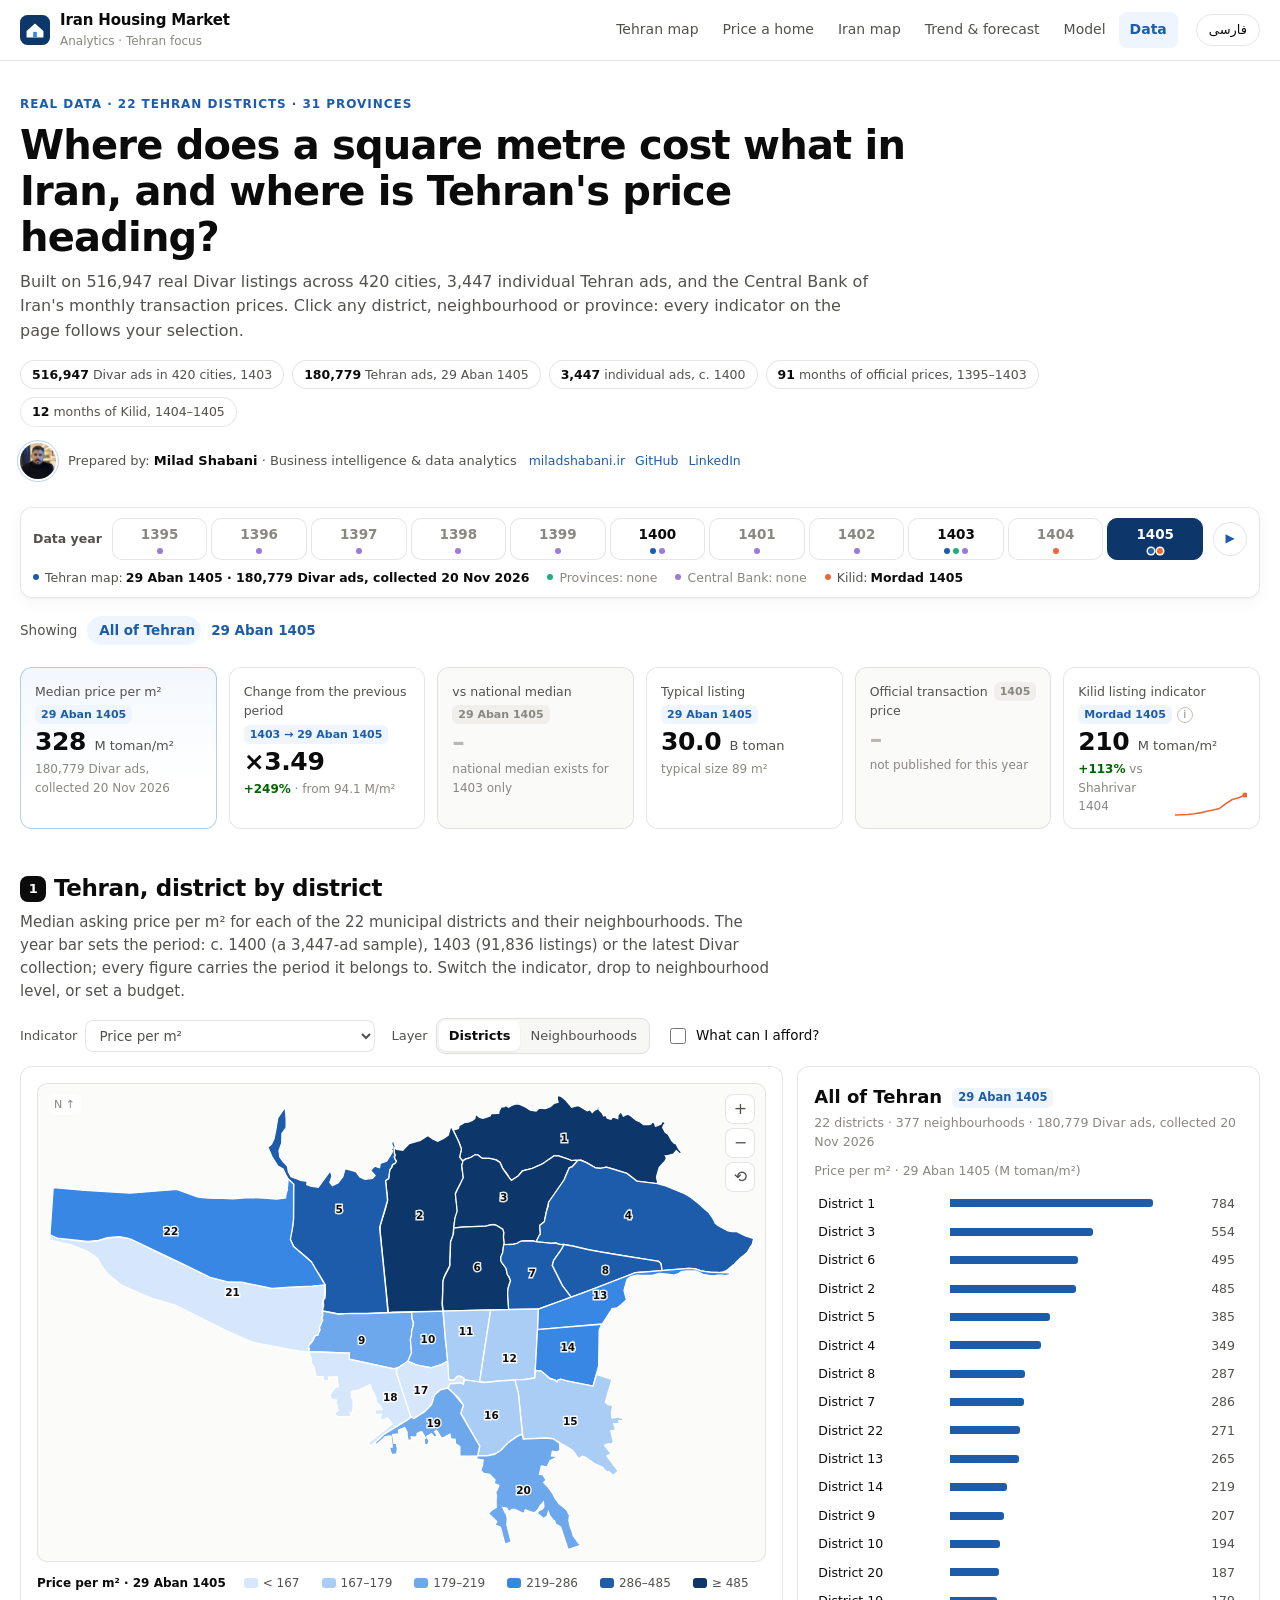
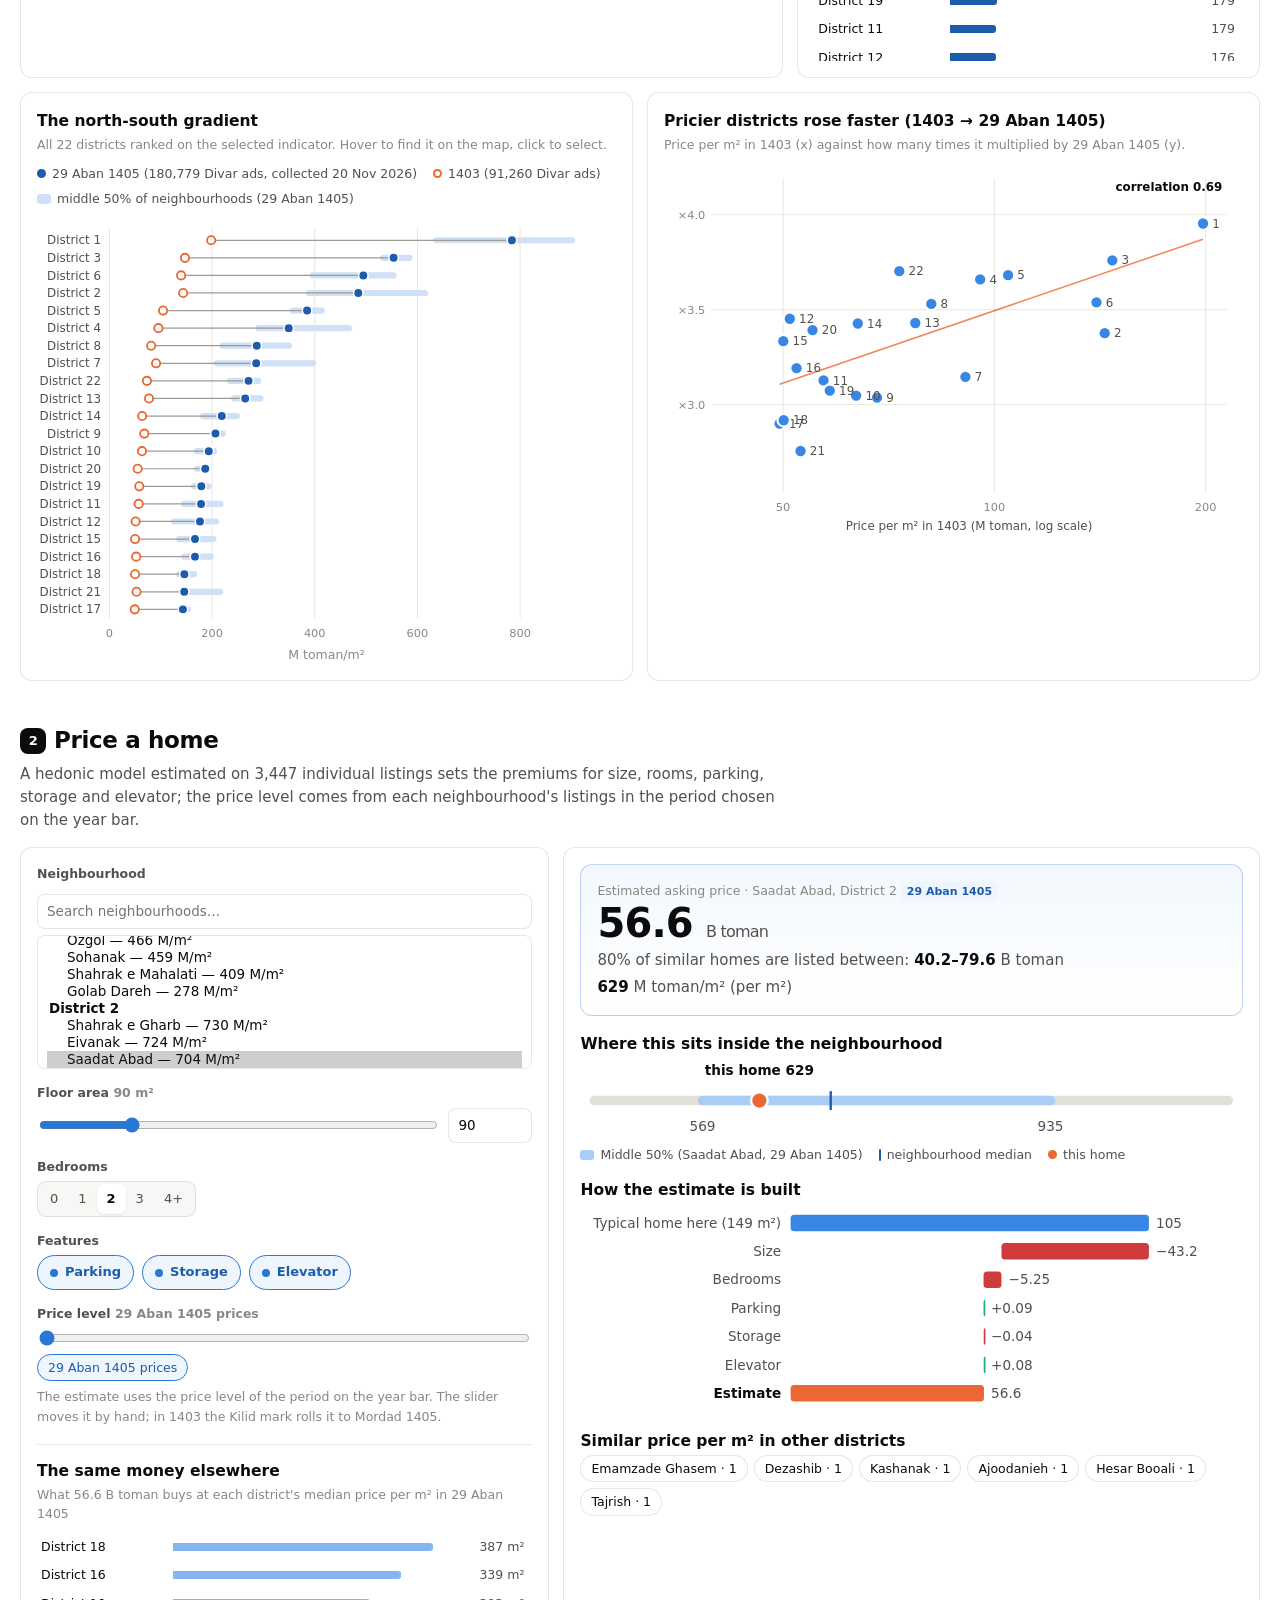
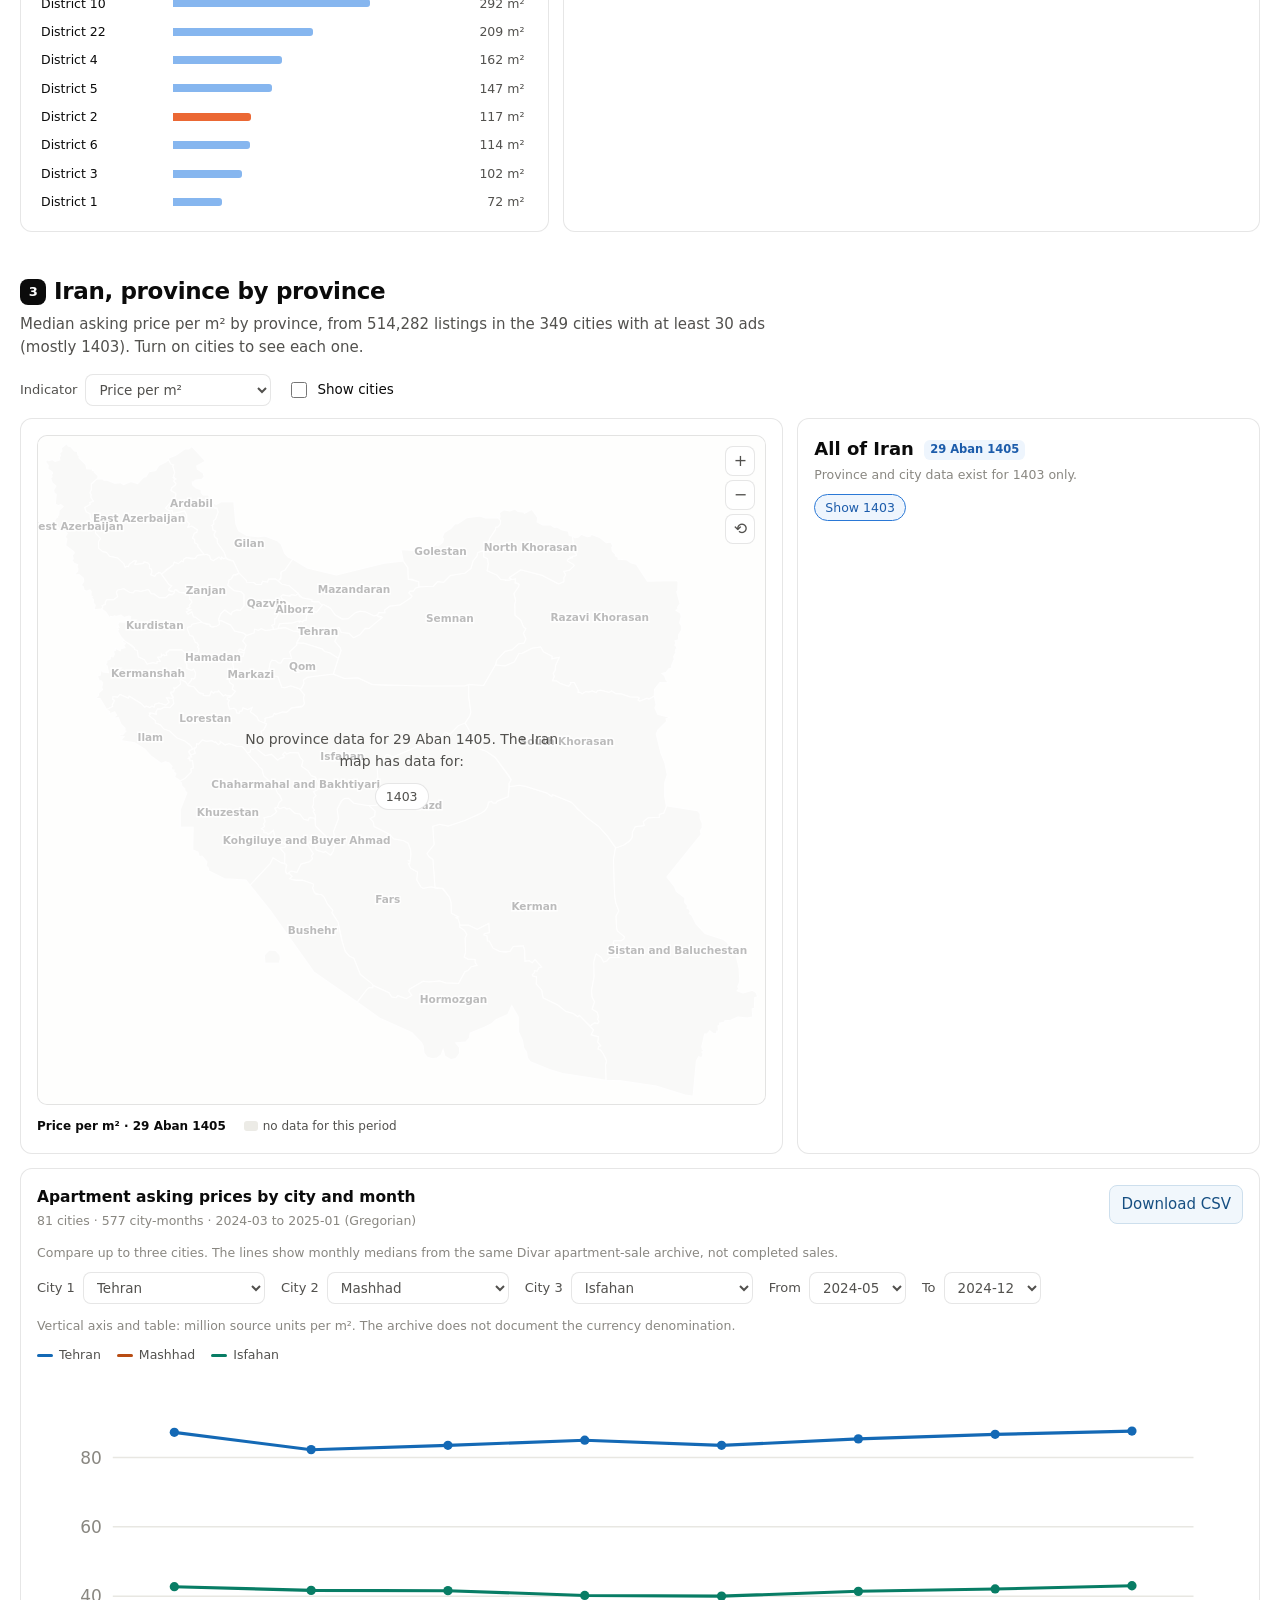
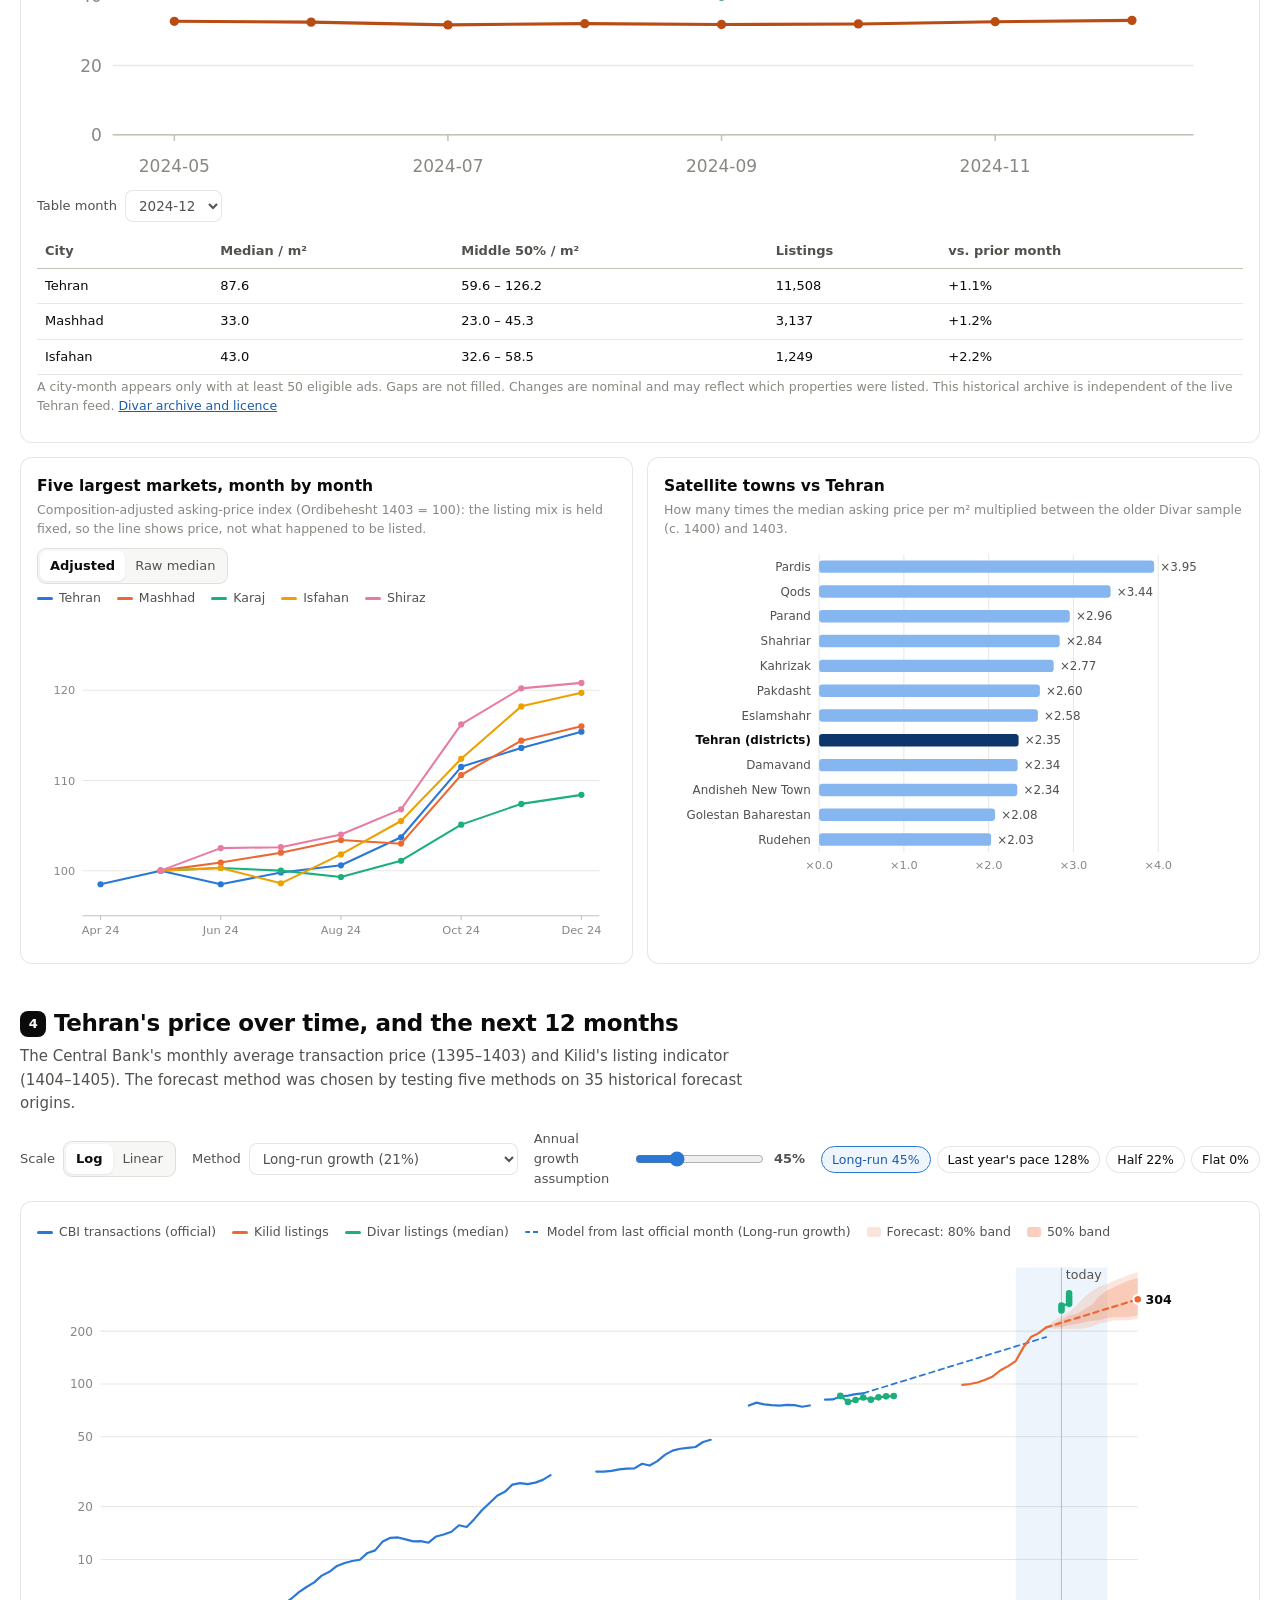
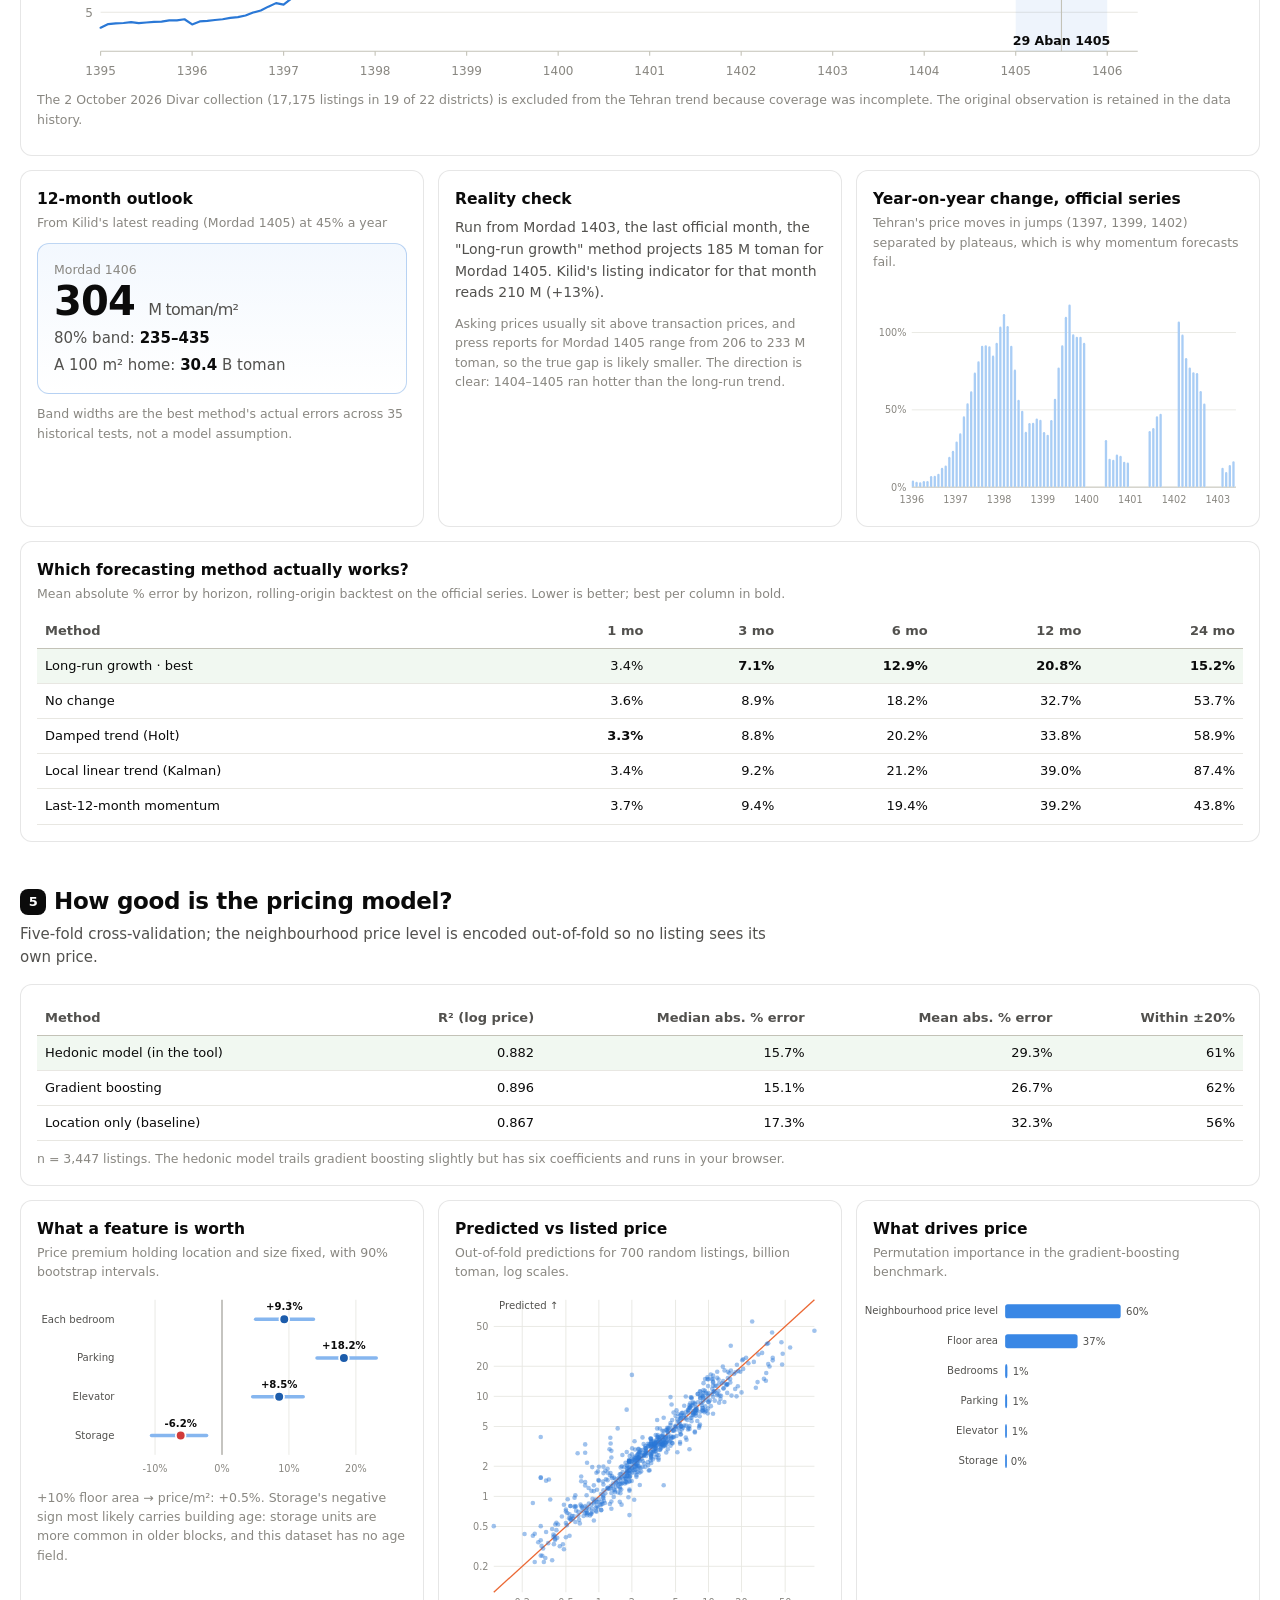
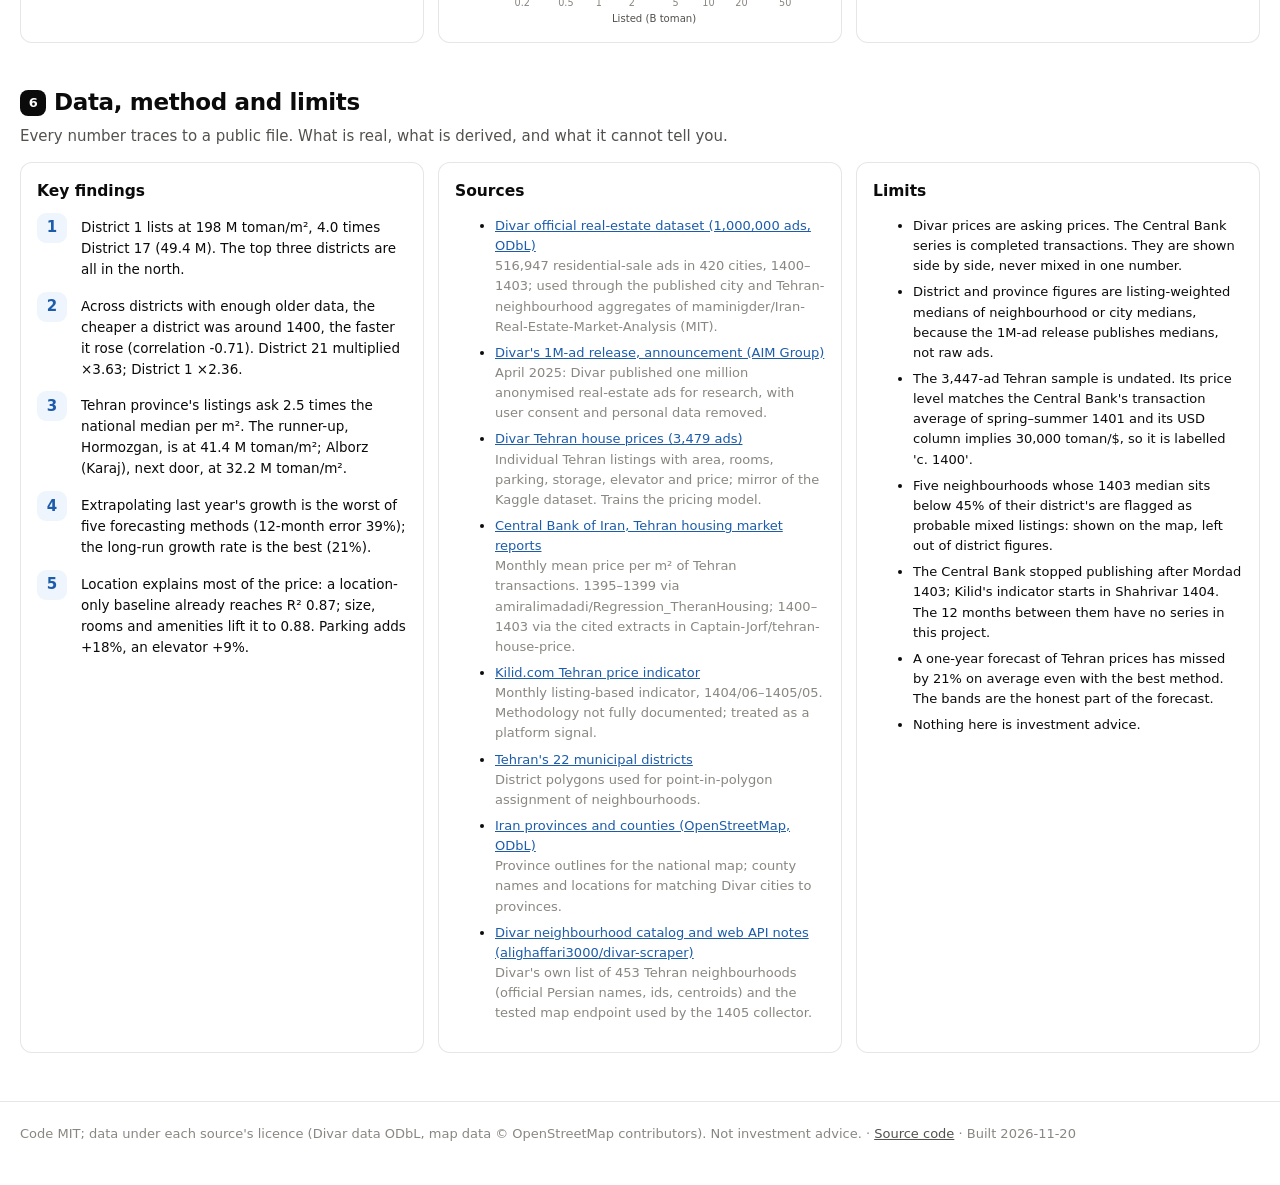
==== commit d3b06326: "Publish dashboard from 03ecd73" ====
--- a/index.html
+++ b/index.html
@@ -302,6 +302,20 @@
 .map-na { position: absolute; inset: 0; display: flex; flex-direction: column; align-items: center; justify-content: center; gap: 10px; padding: 24px; text-align: center; background: rgba(255,255,255,.72); font-size: 14px; color: var(--ink-2); }
 .map-na[hidden] { display: none; }
 .map-na p { margin: 0; max-width: 340px; }
+
+.city-history { margin-top: 14px; }
+.city-history[hidden] { display: none; }
+.city-history-head { display: flex; align-items: flex-start; justify-content: space-between; gap: 12px; }
+.city-history-head button { background: #f1f7fc; border: 1px solid #cddfed; color: #164f82; border-radius: 8px; padding: 7px 11px; white-space: nowrap; cursor: pointer; }
+.city-filter select { max-width: 12.5rem; }
+.city-table { overflow-x: auto; }
+.ch-source { margin-top: 12px; }
+@media (max-width: 600px) {
+  .city-history-head { flex-wrap: wrap; }
+  .city-filter { display: grid; grid-template-columns: 1fr 1fr; align-items: start; }
+  .city-filter .ctl { flex-direction: column; align-items: stretch; min-width: 0; }
+  .city-filter select { width: 100%; max-width: none; }
+}
 </style>
 </head>
 <body>
@@ -416,6 +430,25 @@
       </div>
       <div class="card side" id="iSide"></div>
     </div>
+    <div class="card city-history" id="cityHistory" hidden>
+      <div class="city-history-head">
+        <div><h3>Apartment asking prices by city and month</h3><p class="note" id="chCoverage"></p></div>
+        <button type="button" id="chCSV">Download CSV</button>
+      </div>
+      <p class="note">Compare up to three cities. The lines show monthly medians from the same Divar apartment-sale archive, not completed sales.</p>
+      <div class="controls city-filter">
+        <label class="ctl">City 1 <select id="chCity1"></select></label>
+        <label class="ctl">City 2 <select id="chCity2"></select></label>
+        <label class="ctl">City 3 <select id="chCity3"></select></label>
+        <label class="ctl">From <select id="chFrom"></select></label>
+        <label class="ctl">To <select id="chTo"></select></label>
+      </div>
+      <p class="note">Vertical axis and table: million source units per m². The archive does not document the currency denomination.</p>
+      <div class="keyrow" id="chKey"></div><div class="chart" id="chChart" role="img" aria-label="Apartment asking prices by city and month"></div>
+      <div class="controls"><label class="ctl">Table month <select id="chMonth"></select></label></div>
+      <div class="city-table" id="chTable" aria-live="polite"></div>
+      <p class="note ch-source">A city-month appears only with at least 50 eligible ads. Gaps are not filled. Changes are nominal and may reflect which properties were listed. This historical archive is independent of the live Tehran feed. <a href="https://huggingface.co/datasets/divarofficial/real_estate_ads" target="_blank" rel="noopener">Divar archive and licence</a></p>
+    </div>
     <div class="grid g-2" style="margin-top:14px">
       <div class="card"><h3>Five largest markets, month by month</h3><p class="note">Composition-adjusted asking-price index (Ordibehesht 1403 = 100): the listing mix is held fixed, so the line shows price, not what happened to be listed.</p>
         <div class="controls" style="margin-bottom:4px"><div class="seg" id="mMode"><button data-v="adj" aria-pressed="true">Adjusted</button><button data-v="raw" aria-pressed="false">Raw median</button></div></div>
@@ -432,7 +465,7 @@
       <label class="ctl" style="flex:1;min-width:260px">Annual growth assumption <input type="range" id="fG" min="0" max="150" step="1" style="flex:1"> <b id="fGOut" class="nowrap"></b></label>
       <div class="chips" id="fPresets"></div>
     </div>
-    <div class="card"><div class="keyrow" id="fKey"></div><div class="chart" id="fChart"></div></div>
+    <div class="card"><div class="keyrow" id="fKey"></div><div class="chart" id="fChart"></div><p class="note">The 2 October 2026 Divar collection (17,175 listings in 19 of 22 districts) is excluded from the Tehran trend because coverage was incomplete. The original observation is retained in the data history.</p></div>
     <div class="grid g-3" style="margin-top:14px">
       <div class="card" id="fOut"></div>
       <div class="card" id="fReal"></div>
@@ -462,7 +495,7 @@
 </main>
 <footer><div class="wrap">Code MIT; data under each source's licence (Divar data ODbL, map data © OpenStreetMap contributors). Not investment advice. · <a href="https://github.com/Milad-Shabani/Iran-housing-market-analytics">Source code</a> · <span id="built"></span></div></footer>
 <div class="tip" id="tip" role="tooltip"></div>
-<script>window.__LANG__="en";window.__T__={"title":"Iran & Tehran Housing Market Analytics","brand":"Iran Housing Market","brand_sub":"Analytics · Tehran focus","nav_tehran":"Tehran map","nav_pricing":"Price a home","nav_iran":"Iran map","nav_forecast":"Trend & forecast","nav_model":"Model","nav_data":"Data","lang_switch":"فارسی","lang_href":"index.fa.html","eyebrow":"Real data · 22 Tehran districts · 31 provinces","h1":"Where does a square metre cost what in Iran, and where is Tehran's price heading?","lede":"Built on 516,947 real Divar listings across 420 cities, 3,447 individual Tehran ads, and the Central Bank of Iran's monthly transaction prices. Click any district, neighbourhood or province: every indicator on the page follows your selection.","scope_label":"Showing","scope_reset":"Back to all of Tehran","s1_title":"Tehran, district by district","s1_desc":"Median asking price per m² for each of the 22 municipal districts and their neighbourhoods. The year bar sets the period: c. 1400 (a 3,447-ad sample), 1403 (91,836 listings) or the latest Divar collection; every figure carries the period it belongs to. Switch the indicator, drop to neighbourhood level, or set a budget.","metric":"Indicator","layer":"Layer","layer_d":"Districts","layer_h":"Neighbourhoods","budget_mode":"What can I afford?","budget":"Budget","budget_unit":"billion toman","size":"for","size_unit":"m²","zoom_in":"Zoom in","zoom_out":"Zoom out","zoom_reset":"Reset view","north":"N ↑","rank_title":"The north-south gradient","rank_desc":"All 22 districts ranked on the selected indicator. Hover to find it on the map, click to select.","catch_title":"Cheaper districts rose faster","catch_desc":"Price per m² c. 1400 (x) against how many times it multiplied by 1403 (y). Districts with fewer than 15 ads in the older sample are left out.","s2_title":"Price a home","s2_desc":"A hedonic model estimated on 3,447 individual listings sets the premiums for size, rooms, parking, storage and elevator; the price level comes from each neighbourhood's listings in the period chosen on the year bar.","f_hood":"Neighbourhood","f_search":"Search neighbourhoods…","f_area":"Floor area","f_rooms":"Bedrooms","f_amen":"Features","f_parking":"Parking","f_storage":"Storage","f_elevator":"Elevator","f_level":"Price level","f_level_note":"The estimate uses the price level of the period on the year bar. The slider moves it by hand; in 1403 the Kilid mark rolls it to Mordad 1405.","est_title":"Estimated asking price","est_range":"80% of similar homes are listed between","est_ppm2":"per m²","est_pos":"Where this sits inside the neighbourhood","est_breakdown":"How the estimate is built","est_alt":"Similar price per m² in other districts","est_buy":"The same money elsewhere","s3_title":"Iran, province by province","s3_desc":"Median asking price per m² by province, from 514,282 listings in the 349 cities with at least 30 ads (mostly 1403). Turn on cities to see each one.","cities_toggle":"Show cities","prov_rank":"Provinces ranked","major_title":"Five largest markets, month by month","major_desc":"Composition-adjusted asking-price index (Ordibehesht 1403 = 100): the listing mix is held fixed, so the line shows price, not what happened to be listed.","adj":"Adjusted","raw":"Raw median","sat_title":"Satellite towns vs Tehran","sat_desc":"How many times the median asking price per m² multiplied between the older Divar sample (c. 1400) and 1403.","s4_title":"Tehran's price over time, and the next 12 months","s4_desc":"The Central Bank's monthly average transaction price (1395–1403) and Kilid's listing indicator (1404–1405). The forecast method was chosen by testing five methods on 35 historical forecast origins.","scale":"Scale","log":"Log","linear":"Linear","growth_assump":"Annual growth assumption","preset_long":"Long-run","preset_kilid":"Last year's pace","preset_half":"Half","preset_zero":"Flat","fc_out_title":"12-month outlook","reality_title":"Reality check","lb_title":"Which forecasting method actually works?","lb_desc":"Mean absolute % error by horizon, rolling-origin backtest on the official series. Lower is better; best per column in bold.","yoy_title":"Year-on-year change, official series","yoy_desc":"Tehran's price moves in jumps (1397, 1399, 1402) separated by plateaus, which is why momentum forecasts fail.","s5_title":"How good is the pricing model?","s5_desc":"Five-fold cross-validation; the neighbourhood price level is encoded out-of-fold so no listing sees its own price.","coef_title":"What a feature is worth","coef_desc":"Price premium holding location and size fixed, with 90% bootstrap intervals.","scatter_title":"Predicted vs listed price","scatter_desc":"Out-of-fold predictions for 700 random listings, billion toman, log scales.","imp_title":"What drives price","imp_desc":"Permutation importance in the gradient-boosting benchmark.","s6_title":"Data, method and limits","s6_desc":"Every number traces to a public file. What is real, what is derived, and what it cannot tell you.","findings":"Key findings","sources":"Sources","limits":"Limits","footer":"Code MIT; data under each source's licence (Divar data ODbL, map data © OpenStreetMap contributors). Not investment advice.","u_m":"M toman/m²","u_m_short":"M/m²","u_b":"B toman","u_tm":"toman","u_sqm":"m²","u_list":"listings","u_yr":"yr","district":"District","tehran_all":"All of Tehran","iran_all":"All of Iran","neighbourhood":"Neighbourhood","province":"Province","city":"City","m_p":"Price per m²","m_g":"Change from the previous period (×)","m_pm":"Typical listing price","m_sz":"Typical size","m_by":"Median build year","m_el":"Elevator share","m_pk":"Parking share","m_n":"Listings (sample size)","k_ppm2":"Median price per m²","k_vs":"vs Tehran median","k_vsn":"vs national median","k_price":"Typical listing","k_size":"Typical size","k_growth":"Change from the previous period","k_listings":"Listings behind it","k_cbi":"Official transaction price","k_kilid":"Kilid listing indicator","k_fc":"12-month outlook","k_year":"Median build year","k_rank":"Rank","tip_iqr":"Middle 50%","tip_ci":"95% CI of median","tip_rooms":"Bedrooms","tip_flag":"Flagged: far below its district, likely mixed listings. Shown, not used in district figures.","tip_thin":"Fewer than 30 listings: indicative only.","no_data":"not enough data","within":"within budget","stretch":"within +20%","beyond":"out of reach","afford_count":"neighbourhoods fit your budget","cbi":"CBI transactions (official)","kilid":"Kilid listings","divar":"Divar listings (median)","forecast":"Forecast","band80":"80% band","band50":"50% band","official_path":"Model from last official month","best":"best","method":"Method","horizon":"months ahead","base_typ":"Typical home here","adj_area":"Size","adj_rooms":"Bedrooms","adj_parking":"Parking","adj_storage":"Storage","adj_elevator":"Elevator","adj_time":"Market change","result":"Estimate","r2":"R² (log price)","mape":"Mean abs. % error","mdape":"Median abs. % error","w20":"Within ±20%","m_ols":"Hedonic model (in the tool)","m_gb":"Gradient boosting","m_loc":"Location only (baseline)","per_room":"Each bedroom","parking":"Parking","storage":"Storage","elevator":"Elevator","area10":"+10% floor area → price/m²","actual":"Listed","predicted":"Predicted","author_label":"Prepared by","author_name":"Milad Shabani","author_role":"Business intelligence & data analytics","author_site":"miladshabani.ir","author_site_path":"/en/","year_label":"Data year","play":"Play through the years","footer_code":"Source code"};window.__DATA__={"meta":{"built":"2026-11-20","tehran_median_2024":94122243,"tehran_median_2021":40000000,"national_median_2024":29234979,"listings_2024_total":516947,"cities_2024":420,"tehran_listings_2024":91836,"tehran_listings_located":91260,"listings_2021":3447,"growth_corr":-0.708,"month_min":"2021-02","month_max":"2025-03","has_1405":true,"divar_1405":{"source":"Divar web map endpoint, apartment-sell, collected with scripts/collect_divar.py","collected_on":"2026-11-20","raw_ads":182891,"ads_used":180779,"neighbourhood_tag_matches_location":0.9992,"tehran_median_ppm2":328079943.8990182,"tehran_median_ppm2_all_ads":313000000.0,"method":"listing-weighted median of neighbourhood medians, as for 1403","note":"Asking prices; map-card prices are rounded by Divar (about ±1%).","collected_on_jalali":[1405,8,29]}},"tehran":{"w":760,"h":498.5,"districts":[{"d":1,"path":"M431.4,43.8L435.2,51.1L439.3,59.6L442.5,68L440.4,76.4L443.7,80.2L446.5,78.5L452.7,76.6L456.7,74L459.7,74.4L464.2,77.7L471.8,77.8L479.1,79.3L482.8,81.9L485.6,88.3L489.3,93L493.2,99L495.2,100.7L502,95.8L506,90.8L516.3,88.4L519.4,87.1L526,84.1L529.6,81.8L539.1,75.1L543.3,75.3L552.3,77.9L557.4,80L567.5,79.7L573.1,82.2L582,87.4L588,88.2L594.2,86.9L601.6,88.9L615.5,93.3L625.8,101.6L647.3,104.3L647.3,101.8L646.3,97.8L646.9,94.6L649.1,87.3L651.3,84.8L653.3,82.5L654.8,81.2L656.8,77.5L655.5,75L657.1,75L663.9,73.3L666.9,69.6L670.4,72.9L672.5,72.1L671.2,69.8L669.9,68.5L668.2,65.5L667.1,62.9L664.8,61.9L662.3,59.4L660.2,55.6L658.4,52.4L655.6,50.7L654.1,48L652.8,45.6L653.6,42.9L655.5,41.5L652.9,38.2L650.9,41.8L647.3,43.5L645.2,44L644.2,41.1L642.3,39.2L640.4,41.8L638.7,42.3L635.9,42.3L632.7,42.5L629.3,39.7L625,37.9L620,33.6L616.7,31.5L614.2,32.4L611.8,33.5L610.5,31.5L609.6,29.5L607.8,30.1L605.9,32.9L605.8,36.1L602.9,35.1L599.9,34.7L599.1,36.6L597.7,36.6L594.7,35.5L594.1,34.1L593.2,32.5L591,33.3L589.8,30.7L586.2,26.8L585.9,22.7L585.2,19.8L584.7,22.7L584.2,26.4L581.4,27.4L579.1,29.7L576.9,26.9L573.8,28.1L570.3,25.8L565.3,22.9L562.5,22.9L557.7,24.2L552.1,17.5L549.6,15.2L546.7,13L543.1,12L542.5,15.1L543.4,19.1L539,20.3L535.3,23.8L530.2,25.7L523.8,25.1L520.4,28.2L514.5,27.4L508.8,23.8L502.2,20.7L498.3,21L494.4,22.7L491.7,24.2L488.9,22.5L487,23.8L484.1,24L482.8,26.2L481.7,28.4L481.4,30.6L473.6,31L472.3,33.5L468,34.8L464.9,35.8L461.4,34.8L457.1,31.4L456.5,36L453.8,38L449.5,39.8L445.7,40.1L442.7,42L440,43.6L439.3,46.4L436.6,47.4L434.6,47.9L432.4,43.1L431.4,43.8Z","lx":549.8,"ly":57.5,"p":198278952,"q25":169365149,"q75":225716603,"n":6844,"nh":29,"pm":34370712401,"sz":170,"by":1396,"el":0.962,"pk":0.979,"st":0.985,"rb":0.398,"vs":1.107,"rank":1,"top":"zafaraniyeh","low":"shahrak-e-mahalati","p21":84079208,"n21":428,"rel21":true,"g":2.358,"y0":{"p":84079208,"n":428},"y5":{"p":784090209,"q25":636610842,"q75":901451154,"n":11322,"pm":136000000000,"sz":180,"r":3.0,"by":1398,"el":0.974,"pk":0.985}},{"d":2,"path":"M374.8,68.4L374.1,67.8L373.3,65.6L372.2,69L372.4,71.1L372.5,72.5L373,74L373.1,75L372.2,75.8L372,76.2L372.8,77.2L372.8,78.3L374.5,80.7L373.7,82.1L373,83L371.5,83.7L370.2,85.2L369.6,87.1L367.6,89.5L366.4,99L364.8,99.8L363.2,101.1L365.4,121.1L363.2,130L357.7,147.6L357.4,152.6L366.1,238.9L368.6,238.6L370.5,238.5L423.1,237.3L422.3,230.5L423.3,205.1L424.7,200.5L430.3,189.9L431.1,164.7L433.8,157.4L434.2,151.4L435.5,142.1L438.3,133L436.2,114.4L437.5,111.4L444.6,98.3L442.7,85.6L444,81.1L440.6,76.3L442.4,68L439.7,60.7L436.6,54L431.4,43.7L428.7,53.3L424.6,56.3L417.7,59.8L412.9,57.7L407.4,53.7L399.5,58.9L387.9,62.2L384.6,65.7L382.8,67.4L381.2,69.2L378.4,68.7L376.4,68.6L374.8,68.4Z","lx":398.9,"ly":137.6,"p":143626555,"q25":101180905,"q75":167807678,"n":7084,"nh":24,"pm":14364238321,"sz":105,"by":1393,"el":0.873,"pk":0.932,"st":0.962,"rb":0.521,"vs":0.526,"rank":3,"top":"eivanak","low":"university-of-sharif","p21":63686314,"n21":252,"rel21":true,"g":2.255,"y0":{"p":63686314,"n":252},"y5":{"p":484880706,"q25":388478122,"q75":615295912,"n":14823,"pm":50000000000,"sz":110,"r":2.0,"by":1396,"el":0.884,"pk":0.947}},{"d":3,"path":"M562,79.6L557.4,80L554,78.4L543.8,75L539.2,75.1L526.9,83.5L516.4,88.2L506.4,90.8L501.7,96.1L494.7,100.7L492.9,98.5L490.7,95.4L485.6,88.5L482.8,81.9L477.5,78.9L472,77.7L464.3,77.8L459.5,74.1L456.4,74L452.7,76.4L449.4,77.7L446.5,78.5L444,80.5L442.8,85.5L444.4,97.8L436.1,114.8L438,132.7L435.7,139.9L434.4,150.3L434.7,150.5L437.3,150.2L439.8,149.8L442.8,149.5L444.6,149.4L467.9,148.5L470.4,147.8L475.6,146.8L479.2,147.8L485.4,151.6L486.6,155.1L486.3,159.7L486.6,163.6L486.7,167.9L487.2,167.9L491.8,167.8L496.8,167.4L500.6,166.6L503.5,164.6L505.7,164.1L509.4,163.8L516.6,163.8L518.7,164.4L521.2,165L521.5,163L522.4,161.1L524.1,157.8L525,156.4L524.6,152.7L524.2,147.7L529.2,143.9L530.5,136.2L531.5,132L533.6,123.8L540,114.7L550,100L551.6,95.4L555.2,87.6L558.4,86.2L563.8,80L562,79.6Z","lx":486.7,"ly":119.3,"p":147244907,"q25":142079034,"q75":148566679,"n":3960,"nh":14,"pm":19500000000,"sz":138,"by":1390,"el":0.916,"pk":0.965,"st":0.973,"rb":0.48,"vs":0.564,"rank":2,"top":"darrous","low":"tehran-jolfa","p21":61681818,"n21":116,"rel21":true,"g":2.387,"y0":{"p":61681818,"n":116},"y5":{"p":553655668,"q25":533613748,"q75":584407407,"n":8827,"pm":80000000000,"sz":145,"r":3.0,"by":1396,"el":0.933,"pk":0.971}},{"d":4,"path":"M651.8,195.1L659.3,194.3L670.3,193.4L675.6,193L679.3,192.7L680.6,192.6L685.7,193L686.7,193.1L688.8,193.7L692.5,195L696.6,195.8L703.2,196.7L710,196.9L712.8,197L713.5,196.7L715.8,196.4L718.8,195.2L720.6,194.1L726.4,189.2L727.6,188.3L731.5,184.2L733.5,182L737.4,179.2L741.5,175.4L744,170.9L746.3,167.6L747.7,162L748,161.6L739.2,158.6L730.2,154.2L725.2,154.1L721,153.4L710.9,148.1L707.7,145.6L705,140.1L701.4,134.9L689.9,124.6L681.9,118.3L675.7,114.7L655.9,106.5L647.3,104.2L625.8,101.5L615.4,93.5L593.9,86.8L587.6,88.1L582.6,87.6L573.1,82.1L567.2,79.7L563.9,79.9L558.3,86.3L555.1,87.6L549.8,100.1L533.5,123.5L533,128.2L531.6,131.9L529.1,143.8L524.2,147.9L525,156.7L523.8,158.1L521.4,163L521.3,164.9L536.6,166.6L541.1,165.8L544.6,167.4L549.6,167.6L559.5,169.4L577.9,173.7L603.4,178L637.4,183.5L648.6,185.4L650.8,187.5L651.4,190.2L651.8,195.1Z","lx":616.8,"ly":137.5,"p":95459914,"q25":86268175,"q75":130378514,"n":8107,"nh":22,"pm":8200000000,"sz":96,"by":1393,"el":0.827,"pk":0.873,"st":0.961,"rb":0.441,"vs":0.014,"rank":6,"top":"pasdaran","low":"khak-sefid","p21":54671607,"n21":178,"rel21":true,"g":1.746,"y0":{"p":54671607,"n":178},"y5":{"p":349350057,"q25":290853360,"q75":466768014,"n":13820,"pm":35500000000,"sz":100,"r":2.0,"by":1395,"el":0.861,"pk":0.873}},{"d":5,"path":"M370.4,60L370.3,60.4L369.7,60.9L369.5,61.8L370,63.4L370.9,65.4L370.9,67.1L369.1,68.5L370.4,69.5L369.9,71.6L368.6,73.7L364.2,80.8L357.6,83L356.9,87.4L351.7,85.9L347.6,90.3L352.2,95.5L349.5,98.6L341.7,99.6L336.3,97.2L332.2,91.5L320.9,88.4L318.5,96.9L313.4,103.5L307.5,106.2L305,102.8L307.2,96.4L305.5,90.6L292.8,107.9L285,106.7L280.8,105L281.3,101.6L274.5,100.8L270.8,99.1L264.5,96.9L261.8,92.3L260.6,85.7L255.9,80.8L252.7,76.2L251.8,69.8L254.7,61.5L254.9,51.9L259.3,45.6L259.3,36.8L258.9,31.1L258.3,24.1L250.5,35.3L248.5,48L246.6,57.3L244,62.8L240.2,66.1L244.2,75.5L250.6,85.8L256,88.7L260.8,98.8L267.1,104.7L267,141.8L265.7,151.8L264,157.5L263.6,162.4L267.5,170.3L279.6,180.2L285.5,185.7L289,192L294.8,200.6L300,209.6L300.3,217.7L300.1,220.1L300,221.6L299.5,224.1L298.7,224.6L298.2,226.9L298,228.4L298.4,229.8L298.4,231.2L298.1,232.6L297.6,233.6L297.5,235.1L297.4,237L313.9,240.1L328.1,239.8L343.6,239.8L365.6,238.8L363.7,217.6L356.9,150.3L358.1,145.9L365.2,121.7L363.2,101.1L364.5,99.9L366.3,98.9L367.6,89.5L369.5,87.1L370,85.1L371.3,83.7L373.1,82.9L374.5,80.6L373.2,78.9L372.7,77.9L372.6,77.3L372,76.2L372.9,75.1L373,74.2L372.5,72.7L372.3,70.8L372.2,68.2L373.3,65.4L371.7,60.3L371,59.2L370.6,58.9L370.2,59.5L370.4,60Z","lx":314.7,"ly":131.8,"p":104602011,"q25":100000000,"q75":111893706,"n":14703,"nh":25,"pm":8817097581,"sz":85,"by":1393,"el":0.814,"pk":0.945,"st":0.973,"rb":0.625,"vs":0.111,"rank":5,"top":"aboozar","low":"kan","p21":37349398,"n21":963,"rel21":true,"g":2.801,"y0":{"p":37349398,"n":963},"y5":{"p":385119310,"q25":356990099,"q75":413569320,"n":40460,"pm":33500000000,"sz":90,"r":2.0,"by":1395,"el":0.861,"pk":0.963}},{"d":6,"path":"M423.5,237.4L491.8,235.6L490.8,218.2L491.3,213L492.3,210.3L492.3,209.5L493.8,205.6L492.2,201.4L490.6,199.4L489,192.5L484.2,186L483.5,183.5L483.6,180.8L485.6,176.4L487,166.1L486.3,160.5L486.6,154.7L485.5,151.8L478.8,147.6L475.5,147L472.2,147.5L467.7,148.6L443.2,149.5L434.5,150.5L434.1,156.6L431.1,165.2L430.8,178.8L430.5,183.2L430.5,189.2L429.6,191.6L424.1,202.7L423.2,206.4L423,216.4L422.5,229.7L423.5,237.4Z","lx":459.0,"ly":192.0,"p":139806259,"q25":109741694,"q75":145803477,"n":2360,"nh":17,"pm":15850537634,"sz":114,"by":1394,"el":0.815,"pk":0.871,"st":0.905,"rb":0.413,"vs":0.485,"rank":4,"top":"yousef-abad","low":"valiasr","p21":51818182,"n21":67,"rel21":true,"g":2.698,"y0":{"p":51818182,"n":67},"y5":{"p":494698454,"q25":396133850,"q75":553181818,"n":6259,"pm":52900000000,"sz":115,"r":2.0,"by":1397,"el":0.84,"pk":0.894}},{"d":7,"path":"M557.3,222.8L548.2,210.8L545.8,206.2L537.3,189.5L538.9,184.2L546.8,173L549.6,167.8L544.8,167.6L540.9,166.2L536.6,166.6L527.5,165.5L521.2,165L516.7,163.8L505.5,164.1L503.5,164.6L500.6,166.6L496.3,167.5L486.6,167.9L485.5,176.3L483.6,180.7L483.5,183.6L484.1,186L488.5,191.9L489.1,192.8L490.2,198.2L490.8,199.8L492,201.1L493.8,205.5L492.3,209.4L492.3,210.2L491.3,213L490.7,218.2L491.8,235.6L493.5,235.6L517.3,235.2L522.4,235.3L543.2,228L557.3,222.8Z","lx":516.3,"ly":199.0,"p":90935691,"q25":67920159,"q75":114733917,"n":3254,"nh":14,"pm":6398406375,"sz":77,"by":1392,"el":0.682,"pk":0.72,"st":0.864,"rb":0.499,"vs":-0.034,"rank":7,"top":"niloufar","low":"tehran-gorgan","p21":40000000,"n21":15,"rel21":true,"g":2.273,"y0":{"p":40000000,"n":15},"y5":{"p":286071895,"q25":209514859,"q75":396736891,"n":6946,"pm":25000000000,"sz":85,"r":2.0,"by":1395,"el":0.716,"pk":0.749}},{"d":8,"path":"M547.7,171.4L546.2,173.8L538.9,184.2L538.2,186.5L537.5,189.5L548.1,210.6L557.2,222.7L578.7,214.8L599.9,206.7L605.7,204.4L611.4,202.2L622.9,197.7L624.9,197.2L627.3,196.9L629.2,196.7L630.1,196.6L631.1,196.7L633,196.6L639.2,196L651.8,195.1L651.6,192.3L651.3,189.8L650.6,187.4L648.4,185.4L637.4,183.5L620.6,181L602.4,177.9L588.6,175.7L573.3,172.9L558.7,169.4L549.6,167.8L547.7,171.4Z","lx":593.0,"ly":195.5,"p":81314599,"q25":67942326,"q75":93568077,"n":3213,"nh":12,"pm":5034941176,"sz":63,"by":1392,"el":0.572,"pk":0.639,"st":0.905,"rb":0.522,"vs":-0.136,"rank":8,"top":"haft-hoz","low":"vahidiyeh","p21":22273810,"n21":10,"rel21":false,"g":null,"y0":{"p":null,"n":10},"y5":{"p":287054393,"q25":220863977,"q75":349555960,"n":8619,"pm":18800000000,"sz":71,"r":2.0,"by":1393,"el":0.644,"pk":0.683}},{"d":9,"path":"M297.3,237.2L297.5,241.7L296.4,244.3L297.4,246.5L295.7,250.9L294.2,254.1L294.7,257.1L293.3,259.4L292.1,262.3L290.1,262.4L288.7,264.5L288,266.9L286.2,269.6L284.5,271.3L282.7,273.5L282.7,275.3L283.3,276.5L283.1,279.8L293.2,279.9L325.5,281.2L325.1,287.6L371.3,297.6L376,296.6L384.6,291.2L386.7,289.4L390.3,280.6L389.9,276.1L389.1,266.9L390.4,262.1L390.4,258.7L392.1,252.1L392.2,249L391,245.7L390.7,244.2L390.7,240.3L390.5,238.4L366,239L343.9,240L321.5,239.9L314.6,240.6L297.3,237.2Z","lx":338.2,"ly":268.3,"p":68046280,"q25":59330420,"q75":73547993,"n":3051,"nh":9,"pm":4499432050,"sz":69,"by":1396,"el":0.775,"pk":0.737,"st":0.866,"rb":0.584,"vs":-0.277,"rank":11,"top":"dr-hoshyar","low":"jey","p21":23939394,"n21":106,"rel21":true,"g":2.842,"y0":{"p":23939394,"n":106},"y5":{"p":206618384,"q25":201536915,"q75":220986832,"n":5031,"pm":14500000000,"sz":69,"r":2.0,"by":1398,"el":0.823,"pk":0.705}},{"d":10,"path":"M386.6,289.7L395.1,293.4L402.6,295.2L410.1,296.5L420.9,293.4L428.2,289.6L427,277.5L425.6,267.1L423.2,237.4L390.5,238.3L390.7,240.5L390.7,244.1L391.3,246.3L392.3,249L392.1,252.3L390.3,259L390.3,262.3L389.1,266.9L390.3,280.7L386.6,289.7Z","lx":407.4,"ly":267.0,"p":63536829,"q25":56941481,"q75":65697254,"n":8128,"nh":9,"pm":3474411623,"sz":57,"by":1389,"el":0.484,"pk":0.548,"st":0.89,"rb":0.714,"vs":-0.325,"rank":13,"top":"tehran-zanjan","low":"soleymani","p21":22142857,"n21":213,"rel21":true,"g":2.869,"y0":{"p":22142857,"n":213},"y5":{"p":193605557,"q25":170501263,"q75":203664176,"n":19489,"pm":10700000000,"sz":58,"r":1.0,"by":1391,"el":0.529,"pk":0.518}},{"d":11,"path":"M429.1,309.3L431.1,309.2L434.1,309.7L438.2,305.6L440,305.2L442.1,305.7L445,307.4L445.6,309.2L461.5,311.2L466,280.2L473,236L423.3,237.4L428.3,293.9L429.1,309.3Z","lx":447.3,"ly":258.8,"p":57097416,"q25":50277507,"q75":69898059,"n":2997,"nh":14,"pm":3120913978,"sz":65,"by":1390,"el":0.517,"pk":0.552,"st":0.824,"rb":0.567,"vs":-0.393,"rank":15,"top":"jamalzadeh","low":"gomrok","p21":23027059,"n21":49,"rel21":true,"g":2.48,"y0":{"p":23027059,"n":49},"y5":{"p":178540750,"q25":145961003,"q75":216386364,"n":5252,"pm":11300000000,"sz":64,"r":2.0,"by":1389,"el":0.53,"pk":0.555}},{"d":12,"path":"M461.5,311.1L468.3,311.9L478.6,310.4L502.2,308.9L508.3,308.7L519.1,307.1L521.3,268.1L523,235L473,236.2L461.5,311.1Z","lx":492.6,"ly":287.6,"p":51114066,"q25":45912271,"q75":73257725,"n":1202,"nh":13,"pm":3969755245,"sz":80,"by":1392,"el":0.595,"pk":0.622,"st":0.754,"rb":0.395,"vs":-0.457,"rank":19,"top":"tehran-iran","low":"baharestan","p21":22192982,"n21":3,"rel21":false,"g":null,"y0":{"p":null,"n":3},"y5":{"p":176450704,"q25":126047101,"q75":207500000,"n":1181,"pm":11000000000,"sz":71,"r":2.0,"by":1390,"el":0.572,"pk":0.594}},{"d":13,"path":"M522.1,256.6L562.5,253.1L589.7,250.6L600,234.8L605.2,233.9L608.7,231.1L614.9,225.7L612.3,215.8L615.5,204.2L619.3,201.3L626,199.7L632.4,200L641.7,200L649.1,198L657.7,198.8L664.5,199.7L669.4,198L672.2,196.1L677.5,195.3L687.1,195.4L690.3,196.6L694.8,199L700.8,200.1L706.7,200.4L710.1,199.8L714.7,199.8L718.8,200.2L722.7,199.2L722.4,197.2L713,197L701.4,196.6L692.6,195.2L686.8,193.2L680.2,192.6L651.7,195L630.6,196.7L624.2,197.2L611.4,202.1L572.2,217.2L532.1,231.9L522.9,235.3L522.1,256.6Z","lx":587.2,"ly":221.5,"p":77149896,"q25":66541811,"q75":86251091,"n":2065,"nh":13,"pm":4833519553,"sz":75,"by":1392,"el":0.649,"pk":0.681,"st":0.793,"rb":0.449,"vs":-0.18,"rank":9,"top":"niroo-havayi","low":"emam-hossein","p21":27118644,"n21":77,"rel21":true,"g":2.845,"y0":{"p":27118644,"n":77},"y5":{"p":264591356,"q25":243454034,"q75":294243881,"n":3079,"pm":18700000000,"sz":78,"r":2.0,"by":1391,"el":0.637,"pk":0.672}},{"d":14,"path":"M555.6,253.8L521.9,256.7L519.6,299.1L522.1,299.5L525.7,300L535.1,307.7L540.3,309.4L542.1,311.3L543.4,309.4L546.5,308.6L552.1,310.2L579.9,315.8L585.8,294.6L586.4,257.1L588.9,251.1L555.6,253.8Z","lx":553.5,"ly":275.9,"p":63882204,"q25":62851152,"q75":72503048,"n":2395,"nh":18,"pm":3802312500,"sz":64,"by":1391,"el":0.547,"pk":0.594,"st":0.769,"rb":0.475,"vs":-0.321,"rank":12,"top":"parastar","low":"khavaran","p21":20588235,"n21":13,"rel21":false,"g":null,"y0":{"p":null,"n":13},"y5":{"p":218929260,"q25":182453020,"q75":248393413,"n":4841,"pm":13500000000,"sz":68,"r":2.0,"by":1391,"el":0.566,"pk":0.597}},{"d":15,"path":"M580.1,315.7L552.4,310.3L546.3,308.4L543.3,309.4L542.2,311.3L540.2,309.5L535.2,308.1L525.8,300.1L519.7,299.4L519.3,307.1L508.8,308.8L498.3,309L502,323.8L506.9,370.9L531.4,369.9L537.1,370.6L538.3,370.8L541.4,372.6L558.3,382.4L564.9,391.5L568.6,388.9L571.9,389.9L582,397L590.6,400.8L590.2,401.8L595.3,405.8L596.3,404.7L601.1,409L606.2,404.4L594.4,388.7L598.9,386.2L592,377.6L593.2,376.7L596.3,375.9L597.9,376.4L599.5,376L601.2,373.4L600.9,372.5L600.8,371.8L600.3,370.4L599.9,368.5L599.2,365L598.7,362.3L603.4,361.6L602.8,358.6L601.6,355.2L607.4,354.7L606.9,351.8L611.2,351.5L611.1,348.5L608.3,349L607.9,347.7L599.8,349.1L599.1,344.9L600.5,335.7L595.1,334.9L592.8,332.3L599.6,308.6L583.6,303.4L580.1,315.7Z","lx":556.1,"ly":353.2,"p":50029711,"q25":45079211,"q75":60565914,"n":3186,"nh":13,"pm":3197000000,"sz":69,"by":1393,"el":0.624,"pk":0.634,"st":0.704,"rb":0.398,"vs":-0.468,"rank":21,"top":"abouzar","low":"shoosh","p21":20638932,"n21":14,"rel21":false,"g":null,"y0":{"p":null,"n":14},"y5":{"p":166796296,"q25":136094595,"q75":202596721,"n":4610,"pm":12000000000,"sz":72,"r":2.0,"by":1398,"el":0.704,"pk":0.681}},{"d":16,"path":"M502,323.6L498.3,309.3L480.7,310.4L472.1,311.4L466.1,312L455.5,310.5L445.6,309.2L444.5,313.6L440.9,312L438.8,312.7L437,312.6L435.6,312.9L430.5,313.1L429.6,314L428.8,317.7L432.1,321.6L439.9,328.2L444.5,336L442.6,341.9L441.8,344.3L445,349.1L451.6,361L461.6,378.3L459.4,388.6L469.6,388.4L477,386.6L483.6,382.9L487.5,378.7L493.4,373.4L498.1,369.8L502.2,367.7L506.1,365.9L502,323.6Z","lx":473.8,"ly":346.7,"p":52252612,"q25":47935398,"q75":61470222,"n":1240,"nh":7,"pm":3631605634,"sz":74,"by":1392,"el":0.653,"pk":0.559,"st":0.648,"rb":0.413,"vs":-0.445,"rank":18,"top":"nazi-abad","low":"baq-e-azari","p21":15194805,"n21":4,"rel21":false,"g":null,"y0":{"p":null,"n":4},"y5":{"p":166768750,"q25":145858407,"q75":197399635,"n":1369,"pm":12000000000,"sz":74,"r":2.0,"by":1396,"el":0.722,"pk":0.61}},{"d":17,"path":"M375.2,297.1L374.4,301.6L389.5,347.5L392.7,349.9L395,348.1L397.7,346.2L405,341.7L411.4,334.5L414.3,325.6L417.3,321.7L422,319.1L427.3,318.3L428.5,317.2L430.5,312.9L435.6,313.1L437,312.3L439,312.6L440.7,311.7L444.4,313.5L445.3,309.3L444.9,307.4L442.1,305.7L440.1,305L438.2,305.7L434,309.8L431,309.3L429.3,309.2L427.9,289.7L420.5,293.6L410.6,296.5L395,293.5L386.5,289.7L375.2,297.1Z","lx":400.1,"ly":320.4,"p":49427463,"q25":49099657,"q75":50752852,"n":1912,"nh":14,"pm":2897762186,"sz":63,"by":1394,"el":0.676,"pk":0.581,"st":0.699,"rb":0.497,"vs":-0.475,"rank":22,"top":"bagh-khazaneh","low":"vasfenard","p21":17500372,"n21":22,"rel21":true,"g":2.824,"y0":{"p":17500372,"n":22},"y5":{"p":143295943,"q25":137254386,"q75":152882304,"n":3045,"pm":9500000000,"sz":66,"r":1.0,"by":1395,"el":0.713,"pk":0.553}},{"d":18,"path":"M374.3,301.2L375.1,296.9L371.3,297.5L325.1,287.5L325.4,281.2L283.1,279.8L285.4,287.2L285.5,288.9L285.2,290.2L286.4,292.6L288.1,295.2L290.7,305.6L298.1,305.7L298,309.6L303.8,310.1L303.6,305.9L306.1,306.2L312.1,305.6L312.9,306.9L312.7,309.8L313.2,312.2L313.8,316.3L312.2,316.6L310.1,317.5L309.2,318.9L306.1,322.7L305.2,325L306.4,329.2L309.5,329.5L309.8,330.1L311.8,330.5L311.2,333.3L311.4,334.3L312.7,335.6L312.6,337.2L311.9,337.2L311.3,337.5L313.6,340.5L309.4,345L313.5,347.7L327.5,347.8L326,343.2L329,343.1L329.2,336.3L329.4,331.5L328.8,329.3L327.6,327.6L327.5,321.4L335.8,319.5L340.8,317.1L347.1,313.9L348.7,319.1L350.8,322.9L353,327.4L353.5,332.5L355.3,334.3L356.2,335.1L357,335.6L358.6,337.7L359.5,340L351.9,340.6L353,345.7L359,345.1L357.1,350.9L361.2,351L365.1,348.9L370,355.2L345.3,374.8L347.6,378.3L361.7,366L370.2,360.6L379.9,354.3L388.2,349.8L389.4,347.8L374.3,301.2Z","lx":368.1,"ly":328.4,"p":50099933,"q25":44476975,"q75":50780743,"n":1685,"nh":12,"pm":3000000000,"sz":67,"by":1391,"el":0.615,"pk":0.597,"st":0.681,"rb":0.403,"vs":-0.468,"rank":20,"top":"tolid-daroo","low":"saeed-abad","p21":14705882,"n21":4,"rel21":false,"g":null,"y0":{"p":null,"n":4},"y5":{"p":146135802,"q25":136000000,"q75":165119898,"n":1778,"pm":9190000000,"sz":65,"r":2.0,"by":1393,"el":0.665,"pk":0.6}},{"d":19,"path":"M461.5,378.4L441.6,344.3L444.4,335.4L433.5,322.5L427.9,317.7L420.6,319.6L414.4,325L411.2,335.1L404,342.5L392.6,349.8L389.3,347.4L388.3,349.7L384.9,351.8L361.2,366.2L352.3,374.9L353.7,376.8L363,368.4L368.8,367.8L370.2,379.5L367.4,379.5L367.8,382.5L369.6,387.2L374.8,386.4L375.5,381.6L374.6,375.5L371.8,375.4L370.6,366.2L377.3,365.5L376.5,361.7L383.2,359.1L385.7,363.9L385.6,366.2L386.5,372.1L390.3,372.1L390,368.5L393.7,369.1L396.3,367.7L396,365.3L398.7,363.7L401.1,363.4L404.9,370.1L403.5,370.5L404.1,376.8L407.2,377L408.7,373.3L406.1,368.2L411.2,365.2L414.1,369.3L417.3,367.4L414.4,363.1L416.4,361.9L421.3,369.4L423.4,369.8L430.5,365.9L431.3,370.9L435.9,371.4L436.2,375.8L440.8,379L440.8,388.8L459.3,388.5L461.5,378.4Z","lx":413.5,"ly":355.4,"p":58275644,"q25":47397594,"q75":60715175,"n":1036,"nh":9,"pm":4034952830,"sz":73,"by":1393,"el":0.665,"pk":0.573,"st":0.663,"rb":0.36,"vs":-0.381,"rank":14,"top":"khani-abad-no","low":"shahrak-e-aboozar","p21":null,"n21":null,"rel21":false,"g":null,"y0":{"p":null,"n":null},"y5":{"p":179112903,"q25":164774436,"q75":192738333,"n":941,"pm":12900000000,"sz":77,"r":2.0,"by":1396,"el":0.694,"pk":0.654}},{"d":20,"path":"M538.4,370.7L531.1,370L507,371.1L506,366L501.2,368L491.6,374.5L483.6,383L477,386.9L469,388.6L459.3,388.6L457.9,391.6L465.2,392.9L464.4,398.4L462.7,404L466,407L471.9,408L477.6,413.7L476.6,417.5L481.6,419.4L479.9,423.7L478.3,426.3L479.1,431.2L478.6,434L478.8,442.4L473.7,445.6L470.6,448.8L479.4,457.4L477.6,460.7L483.2,463.2L488,481L494.4,478.4L489.9,460.3L490.4,454.3L489.6,450L487.9,447.6L486.6,444.4L485.7,442.6L489.8,443.1L491.9,446.5L493.2,446.1L495.1,444.6L498.3,444.5L501.5,446.1L507.4,448.8L509.2,445L514.2,446.8L518.8,448.2L522.5,444.6L524.6,440.7L528.1,436.8L528.6,441.6L527.3,443.8L523.2,446L521.6,448.4L528.3,454.1L531.9,451.6L533.3,447.1L534.4,450.4L536.4,453L538,455.3L539.9,456.7L540.8,459.7L546.1,462.8L554,486.5L567.5,481.9L564.6,479.6L562.1,475.9L559.3,471.9L557.6,466.4L556,462.3L554.7,456.4L555.4,450.8L552.3,444.9L549,442L544.5,438.6L540.1,432.4L537.4,427.1L532.4,420.5L528.4,416.4L531.1,413.8L529,410.7L527.8,408.5L523.9,407.9L525.9,399.1L532,400.2L535,393.6L543.5,389.2L536.4,388.6L537.5,383.8L542.9,384.4L545.4,382.5L545,375.3L538.4,370.7Z","lx":507.4,"ly":425.0,"p":55068474,"q25":46491933,"q75":62404945,"n":2051,"nh":15,"pm":3847253788,"sz":74,"by":1393,"el":0.776,"pk":0.671,"st":0.688,"rb":0.285,"vs":-0.415,"rank":16,"top":"south-deylaman","low":"mobarak-abad-e-beheshti","p21":19250000,"n21":14,"rel21":false,"g":null,"y0":{"p":null,"n":14},"y5":{"p":186777416,"q25":170934783,"q75":190000000,"n":3155,"pm":14600000000,"sz":83,"r":2.0,"by":1397,"el":0.789,"pk":0.787}},{"d":21,"path":"M283.1,278.4L282.8,275.6L282.5,273.8L286.5,268.7L288.3,265L289.9,262.6L292.5,262.3L294.2,257L294,254.1L297.4,246.7L296.2,244.5L297.5,242.2L297,237.2L297.6,233.8L298.4,232.4L297.6,229.1L298.4,224.9L299.5,224L299.8,210.1L244.6,213.5L227.4,210.1L213.8,207.3L199.5,206.8L180.1,201.9L123.3,174.8L105.1,166L94.4,161.3L85,160L74.6,160.5L62.4,163.8L52.2,164.9L41.7,164L21.3,161L12.5,157.9L12,163L33.9,167.9L52,175.1L61.9,181.7L66,189.3L72.5,198.2L86.8,210.1L118.9,224L143.3,231.1L195.9,257.3L223.7,269.8L254.5,275.7L273.3,279.1L282.8,279.4L283.1,278.4Z","lx":203.2,"ly":218.8,"p":52945027,"q25":43669679,"q75":68165173,"n":2866,"nh":13,"pm":4150512070,"sz":78,"by":1398,"el":0.82,"pk":0.908,"st":0.93,"rb":0.361,"vs":-0.437,"rank":17,"top":"shahrak-pasdaran","low":"shahrak-daneshgah-tehran","p21":14583333,"n21":31,"rel21":true,"g":3.631,"y0":{"p":14583333,"n":31},"y5":{"p":145857447,"q25":140000000,"q75":215732049,"n":5399,"pm":11000000000,"sz":70,"r":2.0,"by":1400,"el":0.857,"pk":0.934}},{"d":22,"path":"M285.8,186L266.9,169.6L263.7,162.3L265.7,151.6L266.9,141.7L267,139.9L267.1,104.6L260.7,98.8L259.4,95.8L259.7,97.4L259.6,98.1L260,99.1L260.2,99.9L261,100.5L261.1,103.2L260.7,107.5L260.1,108.5L260.7,109.8L260.8,110.5L260,112L259.7,113.4L259.3,114.7L259,115.8L258.6,119.1L249.4,120.3L236.4,119.3L222.6,118.6L213.9,119.2L203.5,120.1L193.5,119.6L185.1,119.5L178,119.2L171.6,118.8L166.5,118L145,110.2L96.1,114.1L49.2,111.2L15.9,108.2L12.5,157.7L20.2,161L52,164.5L63.1,163.3L72.4,160.6L85.1,159.6L94.5,161.2L98,162.7L150.6,187.6L179.8,202L199.2,206.9L212.9,207.1L244.5,213.5L262.9,212.3L286.4,211.1L299.8,209.8L285.8,186Z","lx":138.9,"ly":154.6,"p":73206073,"q25":69533279,"q75":94972146,"n":5027,"nh":11,"pm":7547152367,"sz":112,"by":1401,"el":0.891,"pk":0.96,"st":0.987,"rb":0.307,"vs":-0.222,"rank":10,"top":"dehkade-olympic","low":"abshar-tehran","p21":28836843,"n21":104,"rel21":true,"g":2.539,"y0":{"p":28836843,"n":104},"y5":{"p":271076720,"q25":234634565,"q75":289667695,"n":10533,"pm":30800000000,"sz":120,"r":2.0,"by":1402,"el":0.902,"pk":0.967}}],"hoods":[{"s":"poonak","fa":"پونک","en":"Poonak","x":355.1,"y":129.7,"d":5,"n":2767,"p":114606742,"p25":97674104,"p75":133522727,"lo":113333333,"hi":115789474,"pm":9500000000,"sz":85,"r":2,"by":1393,"el":0.8,"pk":0.95,"st":0.98,"rb":0.62,"q":"ok","y5":{"p":438000000,"p25":386000000,"p75":506000000,"n":6199,"pm":40000000000,"sz":90,"r":2.0,"by":1395,"el":0.879,"pk":0.975}},{"s":"jeyhoun","fa":"جیحون","en":"Jeyhoun","x":404.2,"y":260.3,"d":10,"n":2195,"p":63000000,"p25":55515957,"p75":71560176,"lo":62121212,"hi":63636364,"pm":3500000000,"sz":57,"r":1,"by":1390,"el":0.51,"pk":0.54,"st":0.9,"rb":0.71,"q":"ok","y5":{"p":200000000,"p25":170000000,"p75":228000000,"n":4391,"pm":11400000000,"sz":58,"r":1.0,"by":1393,"el":0.55,"pk":0.51}},{"s":"sarsabil","fa":"سلسبیل جنوبی","en":"Sarsabil","x":417.7,"y":258.0,"d":10,"n":1969,"p":64285714,"p25":56818182,"p75":73214286,"lo":63541667,"hi":64924242,"pm":3450000000,"sz":56,"r":1,"by":1387,"el":0.38,"pk":0.52,"st":0.89,"rb":0.76,"q":"ok","y5":{"p":193000000,"p25":166000000,"p75":223000000,"n":2591,"pm":10500000000,"sz":58,"r":1.0,"by":1388,"el":0.433,"pk":0.519}},{"s":"chitgar-lake","fa":"دریاچه شهدای خلیج فارس","en":"Chitgar Lake","x":184.1,"y":151.4,"d":22,"n":1732,"p":71587319,"p25":39750000,"p75":85000000,"lo":69580078,"hi":73189473,"pm":7400000000,"sz":110,"r":2,"by":1402,"el":0.98,"pk":0.99,"st":1.0,"rb":0.28,"q":"ok","y5":{"p":254000000,"p25":224000000,"p75":301000000,"n":701,"pm":30000000000,"sz":125,"r":2.0,"by":1400,"el":0.979,"pk":0.994}},{"s":"sazamn-barnameh","fa":"سازمان برنامه شمالی","en":"Sazamn Barnameh","x":313.8,"y":186.2,"d":5,"n":1667,"p":104375000,"p25":94801853,"p75":116250000,"lo":103508772,"hi":105338677,"pm":7700000000,"sz":78,"r":2,"by":1392,"el":0.87,"pk":0.97,"st":0.99,"rb":0.7,"q":"ok","y5":{"p":405000000,"p25":352000000,"p75":488000000,"n":1264,"pm":43000000000,"sz":107,"r":2.0,"by":1395,"el":0.86,"pk":0.966}},{"s":"saadat-abad","fa":"سعادت‌آباد","en":"Saadat Abad","x":418.8,"y":94.7,"d":2,"n":1590,"p":168576480,"p25":142106725,"p75":210000000,"lo":166666667,"hi":171428571,"pm":21000000000,"sz":131,"r":3,"by":1393,"el":0.96,"pk":0.98,"st":0.99,"rb":0.52,"q":"ok","y5":{"p":704000000,"p25":569250000,"p75":935000000,"n":2306,"pm":100000000000,"sz":149,"r":3.0,"by":1396,"el":0.983,"pk":0.991}},{"s":"west-tehranpars","fa":"تهرانپارس غربی","en":"West Tehranpars","x":638.7,"y":170.2,"d":4,"n":1514,"p":95000000,"p25":78645815,"p75":111740196,"lo":93750000,"hi":96748656,"pm":8200000000,"sz":96,"r":2,"by":1392,"el":0.81,"pk":0.86,"st":0.96,"rb":0.5,"q":"ok","y5":{"p":320000000,"p25":275000000,"p75":378000000,"n":2452,"pm":30000000000,"sz":95,"r":2.0,"by":1393,"el":0.808,"pk":0.856}},{"s":"south-janat-abad","fa":"جنت‌آباد جنوبی","en":"South Janat Abad","x":320.7,"y":155.2,"d":5,"n":1483,"p":109259259,"p25":97565673,"p75":120801282,"lo":108108108,"hi":110326087,"pm":9990000000,"sz":90,"r":2,"by":1394,"el":0.81,"pk":0.96,"st":0.99,"rb":0.64,"q":"ok","y5":{"p":391000000,"p25":350000000,"p75":440000000,"n":3861,"pm":38300000000,"sz":100,"r":2.0,"by":1395,"el":0.863,"pk":0.959}},{"s":"kooy-e-ferdos","fa":"فردوس","en":"Kooy e Ferdos","x":335.2,"y":197.0,"d":5,"n":1377,"p":101818182,"p25":92708333,"p75":113138686,"lo":101004798,"hi":102941176,"pm":7900000000,"sz":80,"r":2,"by":1391,"el":0.86,"pk":0.95,"st":0.99,"rb":0.65,"q":"ok","y5":{"p":359000000,"p25":320000000,"p75":411000000,"n":2808,"pm":33000000000,"sz":95,"r":2.0,"by":1393,"el":0.908,"pk":0.972}},{"s":"andisheh","fa":"جوانمردان (اندیشه)","en":"Andisheh","x":285.4,"y":158.1,"d":5,"n":1325,"p":30434783,"p25":25660377,"p75":42682927,"lo":30000000,"hi":31111111,"pm":1800000000,"sz":60,"r":2,"by":1398,"el":0.77,"pk":0.98,"st":0.99,"rb":0.54,"q":"outlier_vs_district","y5":{"p":290500000,"p25":250500000,"p75":324750000,"n":578,"pm":23450000000,"sz":80,"r":2.0,"by":1395,"el":0.894,"pk":0.971}},{"s":"central-janat-abad","fa":"جنت‌آباد مرکزی","en":"Central Janat Abad","x":318.0,"y":135.0,"d":5,"n":1321,"p":105882353,"p25":92727273,"p75":118461538,"lo":105000000,"hi":107142857,"pm":9500000000,"sz":89,"r":2,"by":1395,"el":0.78,"pk":0.95,"st":0.98,"rb":0.57,"q":"ok","y5":{"p":390000000,"p25":352000000,"p75":423000000,"n":3857,"pm":38500000000,"sz":99,"r":2.0,"by":1397,"el":0.893,"pk":0.962}},{"s":"shahr-e-ziba","fa":"شهر زیبا","en":"Shahr e Ziba","x":300.1,"y":154.2,"d":5,"n":1297,"p":32500000,"p25":26153846,"p75":59302326,"lo":31506849,"hi":33333333,"pm":1900000000,"sz":61,"r":2,"by":1397,"el":0.74,"pk":0.98,"st":0.99,"rb":0.7,"q":"outlier_vs_district","y5":{"p":192500000,"p25":158000000,"p75":286000000,"n":640,"pm":11450000000,"sz":64,"r":2.0,"by":1397,"el":0.809,"pk":0.964}},{"s":"west-shahrak-e-golestan","fa":"گلستان (شهرک راه آهن)","en":"West Shahrak e Golestan","x":221.4,"y":146.7,"d":22,"n":1157,"p":95161290,"p25":70000000,"p75":128342246,"lo":93513529,"hi":99266529,"pm":11750000000,"sz":127,"r":2,"by":1399,"el":0.83,"pk":0.96,"st":0.99,"rb":0.36,"q":"ok","y5":{"p":299000000,"p25":241000000,"p75":400000000,"n":2735,"pm":36000000000,"sz":127,"r":2.0,"by":1398,"el":0.839,"pk":0.965}},{"s":"ostad-moein","fa":"استاد معین","en":"Ostad Moein","x":375.7,"y":249.6,"d":9,"n":1136,"p":68965517,"p25":58302717,"p75":78854489,"lo":67973789,"hi":70161290,"pm":4543500000,"sz":70,"r":2,"by":1397,"el":0.83,"pk":0.81,"st":0.89,"rb":0.57,"q":"ok","y5":{"p":203000000,"p25":148000000,"p75":255000000,"n":2050,"pm":14500000000,"sz":70,"r":2.0,"by":1399,"el":0.847,"pk":0.784}},{"s":"tehransar","fa":"تهرانسر شرقی","en":"Tehransar","x":248.3,"y":245.6,"d":21,"n":1091,"p":68115942,"p25":38688172,"p75":77322495,"lo":67000000,"hi":69491525,"pm":4500000000,"sz":75,"r":2,"by":1396,"el":0.74,"pk":0.89,"st":0.96,"rb":0.45,"q":"ok","y5":{"p":139000000,"p25":112000000,"p75":205000000,"n":824,"pm":9690000000,"sz":73,"r":2.0,"by":1400,"el":0.853,"pk":0.933}},{"s":"heravi","fa":"هروی","en":"Heravi","x":563.6,"y":120.7,"d":4,"n":1051,"p":138695652,"p25":121132376,"p75":160092593,"lo":135135135,"hi":140000000,"pm":16800000000,"sz":124,"r":2,"by":1397,"el":0.98,"pk":0.98,"st":0.99,"rb":0.41,"q":"ok","y5":{"p":497000000,"p25":425000000,"p75":573000000,"n":1908,"pm":67500000000,"sz":135,"r":3.0,"by":1398,"el":0.972,"pk":0.992}},{"s":"qeytariyeh","fa":"قیطریه","en":"Qeytariyeh","x":521.9,"y":78.6,"d":1,"n":950,"p":169361147,"p25":146666667,"p75":204679671,"lo":166003752,"hi":172976360,"pm":22650000000,"sz":132,"r":3,"by":1396,"el":0.96,"pk":0.98,"st":0.98,"rb":0.39,"q":"ok","y5":{"p":620000000,"p25":539000000,"p75":750000000,"n":1081,"pm":89000000000,"sz":140,"r":3.0,"by":1398,"el":0.976,"pk":0.986}},{"s":"east-tehranpars","fa":"تهرانپارس شرقی","en":"East Tehranpars","x":663.1,"y":165.8,"d":4,"n":934,"p":67741935,"p25":30147059,"p75":79690016,"lo":65560226,"hi":69000000,"pm":4200000000,"sz":75,"r":2,"by":1393,"el":0.65,"pk":0.76,"st":0.95,"rb":0.44,"q":"ok","y5":{"p":244000000,"p25":209000000,"p75":271000000,"n":1127,"pm":15700000000,"sz":65,"r":2.0,"by":1393,"el":0.695,"pk":0.734}},{"s":"pasdaran","fa":"پاسداران","en":"Pasdaran","x":544.6,"y":120.9,"d":4,"n":927,"p":163809524,"p25":134078782,"p75":214119601,"lo":160000000,"hi":167407407,"pm":22500000000,"sz":140,"r":3,"by":1397,"el":0.97,"pk":0.98,"st":0.99,"rb":0.41,"q":"ok","y5":{"p":630000000,"p25":507000000,"p75":750000000,"n":1768,"pm":95000000000,"sz":155,"r":3.0,"by":1400,"el":0.975,"pk":0.99}},{"s":"yousef-abad","fa":"یوسف‌آباد","en":"Yousef Abad","x":462.5,"y":178.3,"d":6,"n":925,"p":145833333,"p25":125510204,"p75":173563218,"lo":143076923,"hi":150000000,"pm":16500000000,"sz":115,"r":2,"by":1396,"el":0.89,"pk":0.94,"st":0.96,"rb":0.39,"q":"ok","y5":{"p":560000000,"p25":454000000,"p75":647000000,"n":2510,"pm":66500000000,"sz":120,"r":2.0,"by":1401,"el":0.909,"pk":0.944}},{"s":"beryanak","fa":"بریانک","en":"Beryanak","x":421.3,"y":284.4,"d":10,"n":901,"p":55555556,"p25":50000000,"p75":61538462,"lo":55000000,"hi":56521739,"pm":2950000000,"sz":55,"r":1,"by":1391,"el":0.56,"pk":0.55,"st":0.92,"rb":0.69,"q":"ok","y5":{"p":168000000,"p25":142000000,"p75":193000000,"n":1805,"pm":9500000000,"sz":58,"r":1.0,"by":1393,"el":0.573,"pk":0.533}},{"s":"chitgar","fa":"چیتگر جنوبی","en":"Chitgar","x":149.1,"y":194.5,"d":21,"n":894,"p":41176471,"p25":22000000,"p75":66452510,"lo":38207194,"hi":45000000,"pm":4000000000,"sz":101,"r":2,"by":1403,"el":0.96,"pk":0.98,"st":0.97,"rb":0.19,"q":"ok","y5":{"p":140000000,"p25":120000000,"p75":160000000,"n":136,"pm":8450000000,"sz":65,"r":2.0,"by":1401,"el":0.941,"pk":0.993}},{"s":"niavaran","fa":"نیاوران","en":"Niavaran","x":553.2,"y":36.6,"d":1,"n":878,"p":196739804,"p25":164501213,"p75":250000000,"lo":191239396,"hi":200000000,"pm":33500000000,"sz":170,"r":3,"by":1396,"el":0.98,"pk":0.99,"st":0.99,"rb":0.36,"q":"ok","y5":{"p":753500000,"p25":622750000,"p75":950000000,"n":818,"pm":130000000000,"sz":180,"r":3.0,"by":1400,"el":0.976,"pk":0.983}},{"s":"dr-hoshyar","fa":"دکتر هوشیار","en":"Dr Hoshyar","x":384.4,"y":249.3,"d":9,"n":826,"p":76086957,"p25":65909091,"p75":84210526,"lo":75000000,"hi":77249259,"pm":5100000000,"sz":73,"r":2,"by":1396,"el":0.82,"pk":0.77,"st":0.89,"rb":0.6,"q":"ok","y5":{"p":225000000,"p25":191000000,"p75":258000000,"n":1823,"pm":15000000000,"sz":70,"r":2.0,"by":1398,"el":0.843,"pk":0.68}},{"s":"bagh-feyz","fa":"باغ فیض","en":"Bagh Feyz","x":340.8,"y":159.9,"d":5,"n":824,"p":100000000,"p25":89775916,"p75":111691176,"lo":99383135,"hi":101405952,"pm":7700000000,"sz":80,"r":2,"by":1391,"el":0.76,"pk":0.93,"st":0.97,"rb":0.61,"q":"ok","y5":{"p":360000000,"p25":319000000,"p75":407000000,"n":2330,"pm":30000000000,"sz":85,"r":2.0,"by":1393,"el":0.812,"pk":0.96}},{"s":"azarbaijan","fa":"آذربایجان","en":"Azarbaijan","x":411.7,"y":241.5,"d":10,"n":799,"p":71428571,"p25":61970149,"p75":80000000,"lo":70666667,"hi":72580645,"pm":4150000000,"sz":60,"r":1,"by":1388,"el":0.42,"pk":0.58,"st":0.91,"rb":0.77,"q":"ok","y5":{"p":212000000,"p25":190000000,"p75":260500000,"n":127,"pm":15500000000,"sz":75,"r":2.0,"by":1385,"el":0.512,"pk":0.52}},{"s":"marzdaran","fa":"مرزداران","en":"Marzdaran","x":368.9,"y":178.0,"d":2,"n":798,"p":138668891,"p25":117647059,"p75":162121622,"lo":136179965,"hi":140430403,"pm":13780000000,"sz":105,"r":2,"by":1395,"el":0.94,"pk":0.96,"st":0.97,"rb":0.45,"q":"ok","y5":{"p":469000000,"p25":416000000,"p75":552000000,"n":1173,"pm":48800000000,"sz":105,"r":2.0,"by":1396,"el":0.945,"pk":0.974}},{"s":"zafaraniyeh","fa":"زعفرانیه","en":"Zafaraniyeh","x":474.7,"y":49.4,"d":1,"n":795,"p":234375000,"p25":192857143,"p75":284807692,"lo":225743906,"hi":240740741,"pm":45000000000,"sz":190,"r":3,"by":1394,"el":0.99,"pk":0.99,"st":0.99,"rb":0.42,"q":"ok","y5":{"p":1000000000,"p25":797750000,"p75":1210000000,"n":1150,"pm":200000000000,"sz":200,"r":3.0,"by":1399,"el":0.986,"pk":0.994}},{"s":"north-shahran","fa":"شهران شمالی","en":"North Shahran","x":296.5,"y":122.7,"d":5,"n":781,"p":97500000,"p25":85000000,"p75":108823529,"lo":96400000,"hi":99152542,"pm":8700000000,"sz":95,"r":2,"by":1391,"el":0.88,"pk":0.93,"st":0.97,"rb":0.67,"q":"ok","y5":{"p":333000000,"p25":300000000,"p75":372000000,"n":1344,"pm":29250000000,"sz":90,"r":2.0,"by":1391,"el":0.874,"pk":0.973}},{"s":"south-shahran","fa":"شهران جنوبی","en":"South Shahran","x":299.3,"y":134.1,"d":5,"n":754,"p":100000000,"p25":89781097,"p75":113896321,"lo":99421203,"hi":102062075,"pm":7945000000,"sz":80,"r":2,"by":1393,"el":0.85,"pk":0.96,"st":0.98,"rb":0.62,"q":"ok","y5":{"p":345000000,"p25":307000000,"p75":385000000,"n":1434,"pm":27050000000,"sz":85,"r":2.0,"by":1393,"el":0.844,"pk":0.978}},{"s":"narmak","fa":"نارمک","en":"Narmak","x":596.3,"y":175.5,"d":4,"n":728,"p":95571895,"p25":80598073,"p75":115000000,"lo":93836182,"hi":97493032,"pm":7100000000,"sz":82,"r":2,"by":1393,"el":0.69,"pk":0.79,"st":0.96,"rb":0.5,"q":"ok","y5":{"p":311000000,"p25":254000000,"p75":352000000,"n":565,"pm":25000000000,"sz":82,"r":2.0,"by":1393,"el":0.752,"pk":0.786}},{"s":"darrous","fa":"دروس","en":"Darrous","x":532.8,"y":109.6,"d":3,"n":706,"p":194270730,"p25":158333333,"p75":245332520,"lo":189170237,"hi":200000000,"pm":32000000000,"sz":166,"r":3,"by":1396,"el":0.98,"pk":0.99,"st":0.99,"rb":0.44,"q":"ok","y5":{"p":769000000,"p25":600500000,"p75":1000000000,"n":2175,"pm":145000000000,"sz":190,"r":3.0,"by":1400,"el":0.971,"pk":0.994}},{"s":"north-janat-abad","fa":"جنت‌آباد شمالی","en":"North Janat Abad","x":323.0,"y":114.3,"d":5,"n":697,"p":103406593,"p25":87857143,"p75":115000000,"lo":101612903,"hi":105044492,"pm":8500000000,"sz":86,"r":2,"by":1395,"el":0.74,"pk":0.94,"st":0.99,"rb":0.52,"q":"ok","y5":{"p":359000000,"p25":313000000,"p75":399000000,"n":1764,"pm":31000000000,"sz":86,"r":2.0,"by":1395,"el":0.704,"pk":0.933}},{"s":"afsariyeh","fa":"افسریه شمالی","en":"Afsariyeh","x":586.0,"y":327.3,"d":15,"n":693,"p":60937500,"p25":46875000,"p75":69259259,"lo":59375000,"hi":62500000,"pm":4250000000,"sz":72,"r":2,"by":1397,"el":0.66,"pk":0.72,"st":0.73,"rb":0.32,"q":"ok","y5":{"p":203000000,"p25":178000000,"p75":219750000,"n":534,"pm":15000000000,"sz":72,"r":2.0,"by":1399,"el":0.74,"pk":0.764}},{"s":"gisha","fa":"گیشا","en":"Gisha","x":422.7,"y":176.6,"d":2,"n":679,"p":155714286,"p25":137500000,"p75":175890625,"lo":153295290,"hi":157894737,"pm":14800000000,"sz":96,"r":2,"by":1395,"el":0.93,"pk":0.96,"st":0.98,"rb":0.48,"q":"ok","y5":{"p":581000000,"p25":514000000,"p75":657500000,"n":1431,"pm":55500000000,"sz":95,"r":2.0,"by":1396,"el":0.945,"pk":0.977}},{"s":"pirouzi","fa":"پیروزی قدیمی","en":"Pirouzi","x":573.4,"y":251.4,"d":13,"n":673,"p":67164179,"p25":54629630,"p75":81147541,"lo":65846292,"hi":69542869,"pm":4120000000,"sz":71,"r":2,"by":1393,"el":0.61,"pk":0.65,"st":0.76,"rb":0.5,"q":"ok","y5":{"p":300000000,"p25":241000000,"p75":360500000,"n":880,"pm":27000000000,"sz":90,"r":2.0,"by":1393,"el":0.735,"pk":0.81}},{"s":"shams-abad","fa":"شمس‌آباد","en":"Shams Abad","x":567.0,"y":153.8,"d":4,"n":649,"p":105882353,"p25":94339623,"p75":120689655,"lo":104819277,"hi":108280255,"pm":9000000000,"sz":88,"r":2,"by":1393,"el":0.89,"pk":0.88,"st":0.97,"rb":0.5,"q":"ok","y5":{"p":371000000,"p25":324000000,"p75":415000000,"n":1585,"pm":35800000000,"sz":95,"r":2.0,"by":1397,"el":0.905,"pk":0.866}},{"s":"mirdamad","fa":"میرداماد","en":"Mirdamad","x":511.7,"y":135.9,"d":3,"n":643,"p":147222222,"p25":128062564,"p75":186794872,"lo":142583742,"hi":153333333,"pm":19500000000,"sz":138,"r":3,"by":1388,"el":0.94,"pk":0.98,"st":0.99,"rb":0.49,"q":"ok","y5":{"p":582000000,"p25":462000000,"p75":700250000,"n":1336,"pm":76000000000,"sz":130,"r":3.0,"by":1397,"el":0.933,"pk":0.978}},{"s":"elahiyeh","fa":"الهیه","en":"Elahiyeh","x":492.8,"y":78.8,"d":1,"n":642,"p":225543478,"p25":188571429,"p75":277104785,"lo":220000000,"hi":230404842,"pm":42900000000,"sz":200,"r":3,"by":1393,"el":0.97,"pk":1.0,"st":1.0,"rb":0.38,"q":"ok","y5":{"p":900000000,"p25":771250000,"p75":1200000000,"n":1074,"pm":200000000000,"sz":216,"r":3.0,"by":1397,"el":0.965,"pk":0.985}},{"s":"farmaniyeh","fa":"فرمانیه","en":"Farmaniyeh","x":553.2,"y":68.4,"d":1,"n":638,"p":206057143,"p25":172222222,"p75":262585812,"lo":200000000,"hi":212196368,"pm":36500000000,"sz":180,"r":3,"by":1396,"el":0.97,"pk":0.99,"st":1.0,"rb":0.37,"q":"ok","y5":{"p":807000000,"p25":676000000,"p75":1000000000,"n":913,"pm":180000000000,"sz":220,"r":3.0,"by":1400,"el":0.987,"pk":0.995}},{"s":"ekhtiyariyeh","fa":"اختیاریه","en":"Ekhtiyariyeh","x":539.6,"y":87.1,"d":3,"n":619,"p":148275862,"p25":129238506,"p75":170000000,"lo":145076613,"hi":150897059,"pm":17700000000,"sz":122,"r":2,"by":1391,"el":0.91,"pk":0.96,"st":0.98,"rb":0.53,"q":"ok","y5":{"p":550000000,"p25":483000000,"p75":646000000,"n":1561,"pm":70000000000,"sz":130,"r":3.0,"by":1396,"el":0.953,"pk":0.972}},{"s":"north-sohrevardi","fa":"سهروردی","en":"North Sohrevardi","x":504.9,"y":200.6,"d":7,"n":619,"p":115217391,"p25":95454545,"p75":136979066,"lo":112903226,"hi":118484375,"pm":11100000000,"sz":100,"r":2,"by":1392,"el":0.77,"pk":0.87,"st":0.92,"rb":0.55,"q":"ok","y5":{"p":383000000,"p25":322500000,"p75":444000000,"n":831,"pm":41000000000,"sz":107,"r":2.0,"by":1398,"el":0.821,"pk":0.87}},{"s":"jey","fa":"جی","en":"Jey","x":387.1,"y":277.4,"d":9,"n":584,"p":56577749,"p25":52157787,"p75":60165454,"lo":56075294,"hi":57500000,"pm":3150000000,"sz":58,"r":1,"by":1395,"el":0.72,"pk":0.63,"st":0.89,"rb":0.7,"q":"ok","y5":{"p":170000000,"p25":150000000,"p75":190000000,"n":1154,"pm":9900000000,"sz":60,"r":1.0,"by":1395,"el":0.641,"pk":0.588}},{"s":"hashemi","fa":"هاشمی","en":"Hashemi","x":397.9,"y":264.8,"d":10,"n":580,"p":63824405,"p25":56250000,"p75":70522059,"lo":62900142,"hi":64662312,"pm":3525000000,"sz":59,"r":1,"by":1393,"el":0.6,"pk":0.52,"st":0.82,"rb":0.63,"q":"ok","y5":{"p":192000000,"p25":174000000,"p75":215000000,"n":1650,"pm":11500000000,"sz":60,"r":2.0,"by":1395,"el":0.607,"pk":0.528}},{"s":"sattarkhan","fa":"ستارخان","en":"Sattarkhan","x":394.4,"y":201.7,"d":2,"n":563,"p":100757576,"p25":85365854,"p75":117875940,"lo":99125000,"hi":103095395,"pm":8900000000,"sz":95,"r":2,"by":1393,"el":0.73,"pk":0.84,"st":0.94,"rb":0.57,"q":"ok","y5":{"p":367500000,"p25":314250000,"p75":409750000,"n":566,"pm":35000000000,"sz":95,"r":2.0,"by":1396,"el":0.763,"pk":0.913}},{"s":"sabalan","fa":"سبلان قدیمی","en":"Sabalan","x":545.2,"y":197.5,"d":8,"n":532,"p":67964958,"p25":62000000,"p75":74549442,"lo":66880435,"hi":68750000,"pm":3500000000,"sz":54,"r":1,"by":1394,"el":0.55,"pk":0.58,"st":0.88,"rb":0.52,"q":"ok","y5":{"p":223000000,"p25":197000000,"p75":253000000,"n":766,"pm":12000000000,"sz":57,"r":1.0,"by":1394,"el":0.531,"pk":0.593}},{"s":"velenjak","fa":"ولنجک","en":"Velenjak","x":457.7,"y":52.7,"d":1,"n":531,"p":233081633,"p25":190454545,"p75":280000000,"lo":228395062,"hi":246478873,"pm":37000000000,"sz":165,"r":3,"by":1396,"el":0.98,"pk":1.0,"st":1.0,"rb":0.45,"q":"ok","y5":{"p":923000000,"p25":747500000,"p75":1100000000,"n":1191,"pm":160000000000,"sz":180,"r":3.0,"by":1398,"el":0.987,"pk":0.996}},{"s":"haftchenar","fa":"هفت چنار","en":"Haftchenar","x":411.4,"y":281.5,"d":10,"n":530,"p":56250000,"p25":50000000,"p75":62500000,"lo":55218095,"hi":57170788,"pm":3000000000,"sz":56,"r":1,"by":1389,"el":0.49,"pk":0.59,"st":0.9,"rb":0.7,"q":"ok","y5":{"p":171000000,"p25":144000000,"p75":195000000,"n":1618,"pm":9100000000,"sz":56,"r":1.0,"by":1392,"el":0.536,"pk":0.551}},{"s":"tehran-zanjan","fa":"زنجان جنوبی","en":"Tehran Zanjan","x":398.0,"y":250.3,"d":10,"n":522,"p":71698113,"p25":65304487,"p75":80208333,"lo":70787862,"hi":72673297,"pm":4200000000,"sz":60,"r":2,"by":1394,"el":0.63,"pk":0.65,"st":0.9,"rb":0.67,"q":"ok","y5":{"p":214000000,"p25":189000000,"p75":246000000,"n":1395,"pm":13000000000,"sz":60,"r":2.0,"by":1395,"el":0.681,"pk":0.598}},{"s":"soleymani","fa":"سلیمانی","en":"Soleymani","x":402.9,"y":286.6,"d":10,"n":514,"p":54366895,"p25":48888889,"p75":60000000,"lo":53370155,"hi":54693878,"pm":2785000000,"sz":53,"r":1,"by":1387,"el":0.42,"pk":0.5,"st":0.86,"rb":0.74,"q":"ok","y5":{"p":161000000,"p25":141000000,"p75":180000000,"n":1798,"pm":8500000000,"sz":55,"r":1.0,"by":1390,"el":0.478,"pk":0.488}},{"s":"fallah","fa":"فلاح","en":"Fallah","x":405.0,"y":312.2,"d":17,"n":507,"p":49210526,"p25":45030864,"p75":52941176,"lo":48787467,"hi":49807692,"pm":2900000000,"sz":63,"r":1,"by":1394,"el":0.72,"pk":0.55,"st":0.65,"rb":0.43,"q":"ok","y5":{"p":142500000,"p25":130000000,"p75":158000000,"n":196,"pm":9690000000,"sz":70,"r":2.0,"by":1396,"el":0.878,"pk":0.587}},{"s":"shahrak-e-gharb","fa":"شهرک غرب","en":"Shahrak e Gharb","x":413.9,"y":133.1,"d":2,"n":480,"p":186881720,"p25":150000000,"p75":238100601,"lo":177777778,"hi":200000000,"pm":26600000000,"sz":150,"r":3,"by":1386,"el":0.97,"pk":0.98,"st":0.99,"rb":0.54,"q":"ok","y5":{"p":730000000,"p25":579750000,"p75":846250000,"n":252,"pm":100000000000,"sz":145,"r":3.0,"by":1390,"el":0.956,"pk":0.98}},{"s":"shahrak-e-vali-e-asr","fa":"شهرک ولیعصر جنوبی","en":"Shahrak e Vali e Asr","x":369.5,"y":330.6,"d":18,"n":476,"p":50422414,"p25":43137255,"p75":60892857,"lo":48854167,"hi":52551308,"pm":3000000000,"sz":65,"r":1,"by":1389,"el":0.51,"pk":0.58,"st":0.65,"rb":0.46,"q":"ok","y5":{"p":137000000,"p25":117000000,"p75":165500000,"n":183,"pm":8190000000,"sz":60,"r":1.0,"by":1389,"el":0.443,"pk":0.525}},{"s":"aboozar","fa":"اباذر","en":"Aboozar","x":354.2,"y":183.9,"d":5,"n":474,"p":116447026,"p25":106051717,"p75":131860825,"lo":114375000,"hi":118892652,"pm":11000000000,"sz":96,"r":2,"by":1392,"el":0.93,"pk":0.96,"st":0.98,"rb":0.61,"q":"ok","y5":{"p":416000000,"p25":368000000,"p75":525500000,"n":1311,"pm":46000000000,"sz":112,"r":2.0,"by":1394,"el":0.959,"pk":0.983}},{"s":"azad-shahr","fa":"شهرک چیتگر","en":"Azad Shahr","x":133.6,"y":144.9,"d":22,"n":458,"p":67543860,"p25":51976378,"p75":76895947,"lo":65932790,"hi":69029830,"pm":7500000000,"sz":114,"r":2,"by":1402,"el":0.93,"pk":0.98,"st":0.97,"rb":0.21,"q":"ok","y5":{"p":257000000,"p25":227000000,"p75":292000000,"n":1596,"pm":32200000000,"sz":126,"r":2.0,"by":1404,"el":0.997,"pk":0.999}},{"s":"jordan","fa":"جردن","en":"Jordan","x":479.4,"y":119.3,"d":3,"n":450,"p":138944444,"p25":122485465,"p75":165453297,"lo":135818907,"hi":142527972,"pm":20000000000,"sz":145,"r":3,"by":1385,"el":0.94,"pk":0.99,"st":0.97,"rb":0.48,"q":"ok","y5":{"p":460000000,"p25":402000000,"p75":591500000,"n":482,"pm":69850000000,"sz":145,"r":3.0,"by":1385,"el":0.925,"pk":0.994}},{"s":"amiriyeh","fa":"امیریه","en":"Amiriyeh","x":456.2,"y":277.9,"d":11,"n":448,"p":51045752,"p25":4000000,"p75":67272727,"lo":48585925,"hi":54385965,"pm":2900000000,"sz":80,"r":2,"by":1390,"el":0.51,"pk":0.57,"st":0.81,"rb":0.61,"q":"ok","y5":{"p":214000000,"p25":168000000,"p75":275000000,"n":361,"pm":13000000000,"sz":68,"r":2.0,"by":1391,"el":0.634,"pk":0.607}},{"s":"zafar","fa":"ظفر","en":"Zafar","x":500.8,"y":121.7,"d":3,"n":442,"p":140967366,"p25":122814685,"p75":168617725,"lo":137500000,"hi":144827586,"pm":16500000000,"sz":120,"r":2,"by":1390,"el":0.88,"pk":0.94,"st":0.96,"rb":0.46,"q":"ok","y5":{"p":500000000,"p25":440000000,"p75":580000000,"n":478,"pm":60000000000,"sz":132,"r":3.0,"by":1395,"el":0.946,"pk":0.985}},{"s":"gomrok","fa":"گمرک","en":"Gomrok","x":440.1,"y":299.9,"d":11,"n":438,"p":49212550,"p25":44046512,"p75":55240472,"lo":48203448,"hi":50000000,"pm":2700000000,"sz":57,"r":1,"by":1390,"el":0.53,"pk":0.51,"st":0.77,"rb":0.45,"q":"ok","y5":{"p":135000000,"p25":124000000,"p75":150500000,"n":95,"pm":7650000000,"sz":57,"r":1.0,"by":1391,"el":0.558,"pk":0.589}},{"s":"masoudieh","fa":"مسعودیه","en":"Masoudieh","x":592.5,"y":355.6,"d":15,"n":432,"p":49878049,"p25":44271978,"p75":55190081,"lo":48764071,"hi":50500646,"pm":3200000000,"sz":68,"r":2,"by":1393,"el":0.55,"pk":0.66,"st":0.74,"rb":0.44,"q":"ok","y5":{"p":150000000,"p25":133000000,"p75":166000000,"n":667,"pm":11000000000,"sz":70,"r":2.0,"by":1399,"el":0.669,"pk":0.681}},{"s":"abouzar","fa":"ابوذر","en":"Abouzar","x":568.3,"y":322.1,"d":15,"n":431,"p":72641509,"p25":64089552,"p75":85000000,"lo":70833333,"hi":74705882,"pm":5650000000,"sz":81,"r":2,"by":1390,"el":0.73,"pk":0.74,"st":0.81,"rb":0.45,"q":"ok","y5":{"p":235000000,"p25":195000000,"p75":294000000,"n":624,"pm":20100000000,"sz":83,"r":2.0,"by":1393,"el":0.705,"pk":0.691}},{"s":"sazman-ab","fa":"سازمان آب","en":"Sazman Ab","x":296.9,"y":171.4,"d":5,"n":418,"p":96091164,"p25":85891537,"p75":108163391,"lo":93821425,"hi":98297180,"pm":8850000000,"sz":94,"r":2,"by":1391,"el":0.83,"pk":0.96,"st":0.98,"rb":0.68,"q":"ok","y5":{"p":325000000,"p25":295000000,"p75":356000000,"n":1508,"pm":33000000000,"sz":105,"r":2.0,"by":1392,"el":0.899,"pk":0.966}},{"s":"sadeghiyeh","fa":"صادقیه","en":"Sadeghiyeh","x":370.3,"y":202.4,"d":2,"n":418,"p":99179446,"p25":77081395,"p75":117483794,"lo":94827586,"hi":102325269,"pm":9000000000,"sz":100,"r":2,"by":1395,"el":0.76,"pk":0.92,"st":0.91,"rb":0.56,"q":"ok","y5":{"p":352000000,"p25":291000000,"p75":419000000,"n":569,"pm":35000000000,"sz":100,"r":2.0,"by":1396,"el":0.768,"pk":0.9}},{"s":"tehran-kerman","fa":"کرمان","en":"Tehran Kerman","x":558.6,"y":183.9,"d":8,"n":411,"p":81052632,"p25":70312500,"p75":91890411,"lo":78823864,"hi":83333333,"pm":5000000000,"sz":63,"r":1,"by":1392,"el":0.64,"pk":0.64,"st":0.89,"rb":0.48,"q":"ok","y5":{"p":270000000,"p25":236000000,"p75":308000000,"n":588,"pm":17000000000,"sz":65,"r":2.0,"by":1392,"el":0.713,"pk":0.658}},{"s":"shahid-navab-safavi","fa":"نواب قدیمی","en":"Shahid Navab Safavi","x":427.4,"y":279.5,"d":11,"n":398,"p":50000000,"p25":43596563,"p75":57535377,"lo":49000000,"hi":51033965,"pm":2745000000,"sz":54,"r":1,"by":1386,"el":0.53,"pk":0.47,"st":0.87,"rb":0.68,"q":"ok","y5":{"p":130000000,"p25":112000000,"p75":141000000,"n":43,"pm":7300000000,"sz":65,"r":2.0,"by":1390,"el":0.535,"pk":0.349}},{"s":"kuhak","fa":"کوهک","en":"Kuhak","x":231.7,"y":190.1,"d":22,"n":385,"p":91600000,"p25":79120879,"p75":108253968,"lo":90000000,"hi":93103448,"pm":10950000000,"sz":117,"r":2,"by":1400,"el":0.97,"pk":1.0,"st":0.99,"rb":0.3,"q":"ok","y5":{"p":285000000,"p25":260000000,"p75":320000000,"n":1129,"pm":34000000000,"sz":116,"r":2.0,"by":1402,"el":0.988,"pk":0.999}},{"s":"seyed-khandan","fa":"مهران (سیدخندان)","en":"Seyed Khandan","x":533.4,"y":158.1,"d":4,"n":382,"p":125000000,"p25":106357743,"p75":150000000,"lo":121608550,"hi":129871622,"pm":12850000000,"sz":104,"r":2,"by":1392,"el":0.78,"pk":0.93,"st":0.97,"rb":0.5,"q":"ok","y5":{"p":438000000,"p25":364000000,"p75":492000000,"n":637,"pm":47000000000,"sz":110,"r":2.0,"by":1398,"el":0.857,"pk":0.925}},{"s":"niroo-havayi","fa":"نیروی هوایی (پیروزی)","en":"Niroo Havayi","x":574.6,"y":237.2,"d":13,"n":380,"p":95000000,"p25":80000000,"p75":114970472,"lo":92081376,"hi":98735720,"pm":8500000000,"sz":93,"r":2,"by":1394,"el":0.82,"pk":0.82,"st":0.9,"rb":0.42,"q":"ok","y5":{"p":290000000,"p25":226000000,"p75":350000000,"n":264,"pm":27350000000,"sz":92,"r":2.0,"by":1394,"el":0.723,"pk":0.758}},{"s":"niloufar","fa":"نیلوفر","en":"Niloufar","x":508.1,"y":173.6,"d":7,"n":378,"p":140140845,"p25":117206414,"p75":167533003,"lo":135611943,"hi":143273476,"pm":16800000000,"sz":120,"r":2,"by":1394,"el":0.91,"pk":0.94,"st":0.94,"rb":0.43,"q":"ok","y5":{"p":500000000,"p25":418000000,"p75":570000000,"n":1193,"pm":61700000000,"sz":124,"r":3.0,"by":1402,"el":0.919,"pk":0.961}},{"s":"vahidiyeh","fa":"وحیدیه","en":"Vahidiyeh","x":554.8,"y":212.0,"d":8,"n":363,"p":65581395,"p25":58152097,"p75":71791444,"lo":64146341,"hi":66205357,"pm":3500000000,"sz":56,"r":1,"by":1392,"el":0.43,"pk":0.57,"st":0.88,"rb":0.55,"q":"ok","y5":{"p":202000000,"p25":177000000,"p75":226000000,"n":469,"pm":11800000000,"sz":60,"r":1.0,"by":1392,"el":0.446,"pk":0.535}},{"s":"nazi-abad","fa":"نازی‌آباد","en":"Nazi Abad","x":462.5,"y":346.3,"d":16,"n":363,"p":61764706,"p25":50000000,"p75":77048495,"lo":60000000,"hi":65000000,"pm":4200000000,"sz":77,"r":2,"by":1392,"el":0.62,"pk":0.6,"st":0.66,"rb":0.41,"q":"ok","y5":{"p":200000000,"p25":169000000,"p75":232000000,"n":462,"pm":16200000000,"sz":83,"r":2.0,"by":1396,"el":0.714,"pk":0.632}},{"s":"south-deylaman","fa":"دیلمان قدیمی","en":"South Deylaman","x":500.2,"y":408.5,"d":20,"n":360,"p":65849906,"p25":53952753,"p75":75625440,"lo":65000000,"hi":67916176,"pm":5000000000,"sz":84,"r":2,"by":1399,"el":0.84,"pk":0.78,"st":0.66,"rb":0.22,"q":"ok","y5":{"p":200500000,"p25":170000000,"p75":220000000,"n":76,"pm":18900000000,"sz":101,"r":2.0,"by":1399,"el":0.829,"pk":0.882}},{"s":"haft-hoz","fa":"هفت حوض","en":"Haft Hoz","x":582.3,"y":187.7,"d":8,"n":356,"p":106966490,"p25":89905660,"p75":127991453,"lo":103699339,"hi":110055851,"pm":7750000000,"sz":81,"r":2,"by":1392,"el":0.7,"pk":0.75,"st":0.95,"rb":0.55,"q":"ok","y5":{"p":358000000,"p25":291000000,"p75":434000000,"n":1697,"pm":33000000000,"sz":90,"r":2.0,"by":1395,"el":0.739,"pk":0.81}},{"s":"ahang","fa":"آهنگ","en":"Ahang","x":564.1,"y":302.3,"d":14,"n":350,"p":64142857,"p25":51804402,"p75":80738213,"lo":60585128,"hi":66666667,"pm":4200000000,"sz":80,"r":2,"by":1391,"el":0.63,"pk":0.7,"st":0.77,"rb":0.45,"q":"ok","y5":{"p":239000000,"p25":185000000,"p75":316000000,"n":505,"pm":18000000000,"sz":75,"r":2.0,"by":1388,"el":0.653,"pk":0.683}},{"s":"hakimiyeh","fa":"حکیمیه","en":"Hakimiyeh","x":726.7,"y":170.8,"d":4,"n":340,"p":86459877,"p25":66590909,"p75":95164993,"lo":85000000,"hi":88329381,"pm":7500000000,"sz":100,"r":2,"by":1398,"el":0.89,"pk":0.92,"st":0.96,"rb":0.27,"q":"ok","y5":{"p":287000000,"p25":259000000,"p75":320000000,"n":376,"pm":30100000000,"sz":107,"r":2.0,"by":1399,"el":0.944,"pk":0.984}},{"s":"tarasht","fa":"طرشت","en":"Tarasht","x":373.4,"y":226.8,"d":2,"n":334,"p":94117647,"p25":81632570,"p75":102548077,"lo":90400633,"hi":95267628,"pm":7275000000,"sz":85,"r":2,"by":1394,"el":0.88,"pk":0.92,"st":0.92,"rb":0.6,"q":"ok","y5":{"p":298000000,"p25":251000000,"p75":337500000,"n":467,"pm":25500000000,"sz":95,"r":2.0,"by":1395,"el":0.752,"pk":0.934}},{"s":"nezam-abad","fa":"نظام‌آباد","en":"Nezam Abad","x":538.3,"y":222.8,"d":7,"n":331,"p":67777778,"p25":60982143,"p75":72638146,"lo":66923077,"hi":69230769,"pm":4150000000,"sz":67,"r":2,"by":1395,"el":0.71,"pk":0.7,"st":0.8,"rb":0.4,"q":"ok","y5":{"p":202000000,"p25":177250000,"p75":228750000,"n":254,"pm":14000000000,"sz":72,"r":2.0,"by":1396,"el":0.673,"pk":0.693}},{"s":"shahrak-e-parvaz","fa":"شهرک پرواز","en":"Shahrak e Parvaz","x":320.9,"y":192.3,"d":5,"n":330,"p":100000000,"p25":89336066,"p75":112500000,"lo":98701299,"hi":102623016,"pm":6950000000,"sz":73,"r":2,"by":1388,"el":0.59,"pk":0.93,"st":0.98,"rb":0.72,"q":"ok","y5":{"p":354000000,"p25":315000000,"p75":398000000,"n":1245,"pm":26800000000,"sz":80,"r":2.0,"by":1390,"el":0.794,"pk":0.95}},{"s":"amir-abad","fa":"امیرآباد","en":"Amir Abad","x":447.4,"y":176.3,"d":6,"n":325,"p":140000000,"p25":120089286,"p75":160000000,"lo":137209302,"hi":141891892,"pm":15900000000,"sz":118,"r":2,"by":1397,"el":0.89,"pk":0.95,"st":0.98,"rb":0.41,"q":"ok","y5":{"p":500000000,"p25":420000000,"p75":579000000,"n":489,"pm":64500000000,"sz":127,"r":3.0,"by":1400,"el":0.92,"pk":0.955}},{"s":"khalij-e-fars","fa":"خلیج فارس","en":"Khalij e Fars","x":264.8,"y":286.6,"d":21,"n":322,"p":49092244,"p25":44272347,"p75":54214052,"lo":48000000,"hi":50000000,"pm":3300000000,"sz":70,"r":2,"by":1393,"el":0.77,"pk":0.77,"st":0.72,"rb":0.48,"q":"ok","y5":null},{"s":"javadiyeh","fa":"جوادیه","en":"Javadiyeh","x":440.4,"y":320.7,"d":16,"n":309,"p":48000000,"p25":42708333,"p75":53500000,"lo":47017593,"hi":49242581,"pm":2850000000,"sz":62,"r":1,"by":1393,"el":0.61,"pk":0.47,"st":0.66,"rb":0.45,"q":"ok","y5":{"p":141000000,"p25":125000000,"p75":155000000,"n":285,"pm":8900000000,"sz":65,"r":1.0,"by":1395,"el":0.653,"pk":0.526}},{"s":"moshiriyeh","fa":"مشیریه","en":"Moshiriyeh","x":574.3,"y":377.9,"d":15,"n":309,"p":49000000,"p25":39041096,"p75":60000000,"lo":47777778,"hi":50000000,"pm":2950000000,"sz":70,"r":2,"by":1388,"el":0.4,"pk":0.64,"st":0.83,"rb":0.4,"q":"ok","y5":{"p":153500000,"p25":129250000,"p75":197750000,"n":366,"pm":11000000000,"sz":72,"r":2.0,"by":1392,"el":0.522,"pk":0.686}},{"s":"moniriyeh","fa":"منیریه","en":"Moniriyeh","x":457.0,"y":270.3,"d":11,"n":308,"p":75440767,"p25":63461538,"p75":89227941,"lo":72646008,"hi":78355787,"pm":5200000000,"sz":73,"r":2,"by":1390,"el":0.64,"pk":0.73,"st":0.9,"rb":0.55,"q":"ok","y5":{"p":241000000,"p25":188000000,"p75":300000000,"n":477,"pm":17500000000,"sz":79,"r":2.0,"by":1392,"el":0.604,"pk":0.721}},{"s":"khaje-nezam-molk","fa":"خواجه نظام الملک","en":"Khaje Nezam Molk","x":523.3,"y":215.0,"d":7,"n":306,"p":67809343,"p25":59675866,"p75":75817204,"lo":65957447,"hi":69090909,"pm":3750000000,"sz":60,"r":1,"by":1385,"el":0.41,"pk":0.43,"st":0.81,"rb":0.58,"q":"ok","y5":{"p":201000000,"p25":180000000,"p75":238000000,"n":560,"pm":11500000000,"sz":57,"r":1.0,"by":1385,"el":0.409,"pk":0.454}},{"s":"shaharak-e-shariyati","fa":"شهرک شریعتی","en":"Shaharak e Shariyati","x":420.6,"y":353.4,"d":19,"n":303,"p":60000000,"p25":52798611,"p75":65292869,"lo":58823529,"hi":61818182,"pm":4080000000,"sz":71,"r":2,"by":1393,"el":0.64,"pk":0.61,"st":0.63,"rb":0.39,"q":"ok","y5":{"p":175000000,"p25":148000000,"p75":210000000,"n":356,"pm":12600000000,"sz":76,"r":2.0,"by":1395,"el":0.677,"pk":0.601}},{"s":"dolat-abad","fa":"دولت‌آباد قدیمی","en":"Dolat Abad","x":525.6,"y":379.9,"d":20,"n":300,"p":55223881,"p25":46185065,"p75":63173019,"lo":53965417,"hi":57046272,"pm":3900000000,"sz":75,"r":2,"by":1393,"el":0.72,"pk":0.64,"st":0.57,"rb":0.44,"q":"ok","y5":{"p":172000000,"p25":150250000,"p75":191500000,"n":122,"pm":14000000000,"sz":78,"r":2.0,"by":1396,"el":0.869,"pk":0.754}},{"s":"shadman","fa":"شادمان","en":"Shadman","x":405.2,"y":224.1,"d":2,"n":286,"p":100977403,"p25":87281977,"p75":112457192,"lo":98986371,"hi":104304801,"pm":8825000000,"sz":92,"r":2,"by":1393,"el":0.72,"pk":0.84,"st":0.93,"rb":0.54,"q":"ok","y5":{"p":350000000,"p25":297000000,"p75":400000000,"n":431,"pm":32000000000,"sz":98,"r":2.0,"by":1400,"el":0.845,"pk":0.893}},{"s":"mobarak-abad-e-beheshti","fa":"مبارک‌آباد بهشتی قدیمی","en":"Mobarak Abad e Beheshti","x":484.6,"y":451.3,"d":20,"n":281,"p":30714286,"p25":28571429,"p75":32514706,"lo":30000000,"hi":31000000,"pm":2232000000,"sz":74,"r":2,"by":1401,"el":0.95,"pk":0.77,"st":0.95,"rb":0.03,"q":"ok","y5":null},{"s":"eram","fa":"ارم","en":"Eram","x":299.3,"y":187.8,"d":5,"n":281,"p":103174603,"p25":90000000,"p75":115151515,"lo":100000000,"hi":105714286,"pm":7300000000,"sz":72,"r":2,"by":1394,"el":0.86,"pk":0.96,"st":0.99,"rb":0.56,"q":"ok","y5":{"p":356000000,"p25":313000000,"p75":396000000,"n":1770,"pm":26500000000,"sz":75,"r":2.0,"by":1395,"el":0.905,"pk":0.973}},{"s":"zahir-abad","fa":"ظهیرآباد قدیمی","en":"Zahir Abad","x":527.0,"y":429.2,"d":20,"n":280,"p":46026316,"p25":34157895,"p75":63358071,"lo":44541161,"hi":50000000,"pm":3200000000,"sz":74,"r":2,"by":1390,"el":0.7,"pk":0.58,"st":0.66,"rb":0.37,"q":"ok","y5":{"p":186000000,"p25":152000000,"p75":225000000,"n":85,"pm":19800000000,"sz":105,"r":2.0,"by":1397,"el":0.776,"pk":0.871}},{"s":"vardavard","fa":"وردآورد","en":"Vardavard","x":72.0,"y":170.9,"d":21,"n":276,"p":53038462,"p25":38044776,"p75":60086207,"lo":50000000,"hi":55000000,"pm":4150000000,"sz":83,"r":2,"by":1400,"el":0.89,"pk":0.92,"st":0.91,"rb":0.31,"q":"ok","y5":{"p":140000000,"p25":113500000,"p75":170000000,"n":863,"pm":8600000000,"sz":65,"r":2.0,"by":1400,"el":0.947,"pk":0.994}},{"s":"charsad-dastgah","fa":"چهارصد دستگاه","en":"Charsad Dastgah","x":545.7,"y":263.8,"d":14,"n":274,"p":63339970,"p25":55888298,"p75":73453105,"lo":61326754,"hi":65964460,"pm":3675000000,"sz":64,"r":1,"by":1390,"el":0.48,"pk":0.57,"st":0.78,"rb":0.57,"q":"ok","y5":{"p":193000000,"p25":166000000,"p75":231000000,"n":159,"pm":12200000000,"sz":63,"r":2.0,"by":1390,"el":0.503,"pk":0.509}},{"s":"abshar-tehran","fa":"آبشار تهران (دریاچه)","en":"Abshar Tehran","x":204.7,"y":134.6,"d":22,"n":271,"p":60256410,"p25":30419540,"p75":77607817,"lo":46666667,"hi":67001876,"pm":5500000000,"sz":102,"r":2,"by":1400,"el":0.82,"pk":0.91,"st":0.94,"rb":0.3,"q":"ok","y5":{"p":229000000,"p25":206500000,"p75":246000000,"n":351,"pm":21000000000,"sz":100,"r":2.0,"by":1390,"el":0.818,"pk":0.821}},{"s":"parastar","fa":"پرستار","en":"Parastar","x":575.0,"y":260.5,"d":14,"n":270,"p":84000000,"p25":68562500,"p75":104313501,"lo":79887097,"hi":89057231,"pm":6522500000,"sz":85,"r":2,"by":1394,"el":0.66,"pk":0.73,"st":0.88,"rb":0.5,"q":"ok","y5":{"p":289000000,"p25":244000000,"p75":341500000,"n":759,"pm":28500000000,"sz":100,"r":2.0,"by":1395,"el":0.756,"pk":0.791}},{"s":"dehkade-olympic","fa":"دهکده المپیک","en":"Dehkade Olympic","x":251.6,"y":131.1,"d":22,"n":270,"p":96463938,"p25":68690476,"p75":125000000,"lo":85644537,"hi":105358423,"pm":11900000000,"sz":125,"r":2,"by":1401,"el":0.71,"pk":0.91,"st":0.98,"rb":0.41,"q":"ok","y5":{"p":223000000,"p25":217500000,"p75":293250000,"n":40,"pm":26600000000,"sz":116,"r":2.5,"by":1395,"el":0.625,"pk":0.8}},{"s":"majidiyeh","fa":"مجیدیه","en":"Majidiyeh","x":549.3,"y":175.5,"d":8,"n":269,"p":83076923,"p25":72500000,"p75":98148148,"lo":80000000,"hi":85903614,"pm":5270000000,"sz":65,"r":2,"by":1390,"el":0.56,"pk":0.61,"st":0.9,"rb":0.5,"q":"ok","y5":{"p":259500000,"p25":224250000,"p75":300000000,"n":346,"pm":16200000000,"sz":65,"r":2.0,"by":1388,"el":0.561,"pk":0.569}},{"s":"vanak","fa":"ونک","en":"Vanak","x":453.5,"y":136.0,"d":3,"n":269,"p":145000000,"p25":118518519,"p75":179487179,"lo":140000000,"hi":150232558,"pm":19500000000,"sz":149,"r":3,"by":1385,"el":0.91,"pk":0.96,"st":0.95,"rb":0.45,"q":"ok","y5":{"p":528000000,"p25":429250000,"p75":680750000,"n":422,"pm":81000000000,"sz":160,"r":3.0,"by":1395,"el":0.941,"pk":0.967}},{"s":"amaniyeh","fa":"امانیه","en":"Amaniyeh","x":482.2,"y":99.3,"d":3,"n":266,"p":145129734,"p25":128871707,"p75":183013599,"lo":140985901,"hi":151851852,"pm":22000000000,"sz":155,"r":3,"by":1387,"el":0.91,"pk":0.97,"st":0.97,"rb":0.46,"q":"ok","y5":{"p":535000000,"p25":436750000,"p75":673500000,"n":800,"pm":85000000000,"sz":160,"r":3.0,"by":1393,"el":0.936,"pk":0.988}},{"s":"aghdasieh","fa":"اقدسیه","en":"Aghdasieh","x":564.3,"y":53.6,"d":1,"n":261,"p":212500000,"p25":154320988,"p75":266666667,"lo":195171625,"hi":222727273,"pm":39000000000,"sz":200,"r":3,"by":1395,"el":0.98,"pk":0.99,"st":0.99,"rb":0.29,"q":"ok","y5":{"p":795500000,"p25":617750000,"p75":1130000000,"n":162,"pm":200000000000,"sz":270,"r":4.0,"by":1396,"el":0.988,"pk":1.0}},{"s":"shahin","fa":"شاهین","en":"Shahin","x":331.3,"y":131.3,"d":5,"n":260,"p":111506936,"p25":100000000,"p75":121357403,"lo":110040254,"hi":114285714,"pm":9500000000,"sz":88,"r":2,"by":1394,"el":0.81,"pk":0.95,"st":0.95,"rb":0.66,"q":"ok","y5":{"p":387000000,"p25":346000000,"p75":425000000,"n":1281,"pm":33900000000,"sz":85,"r":2.0,"by":1397,"el":0.868,"pk":0.955}},{"s":"almahdi","fa":"المهدی","en":"Almahdi","x":352.4,"y":108.2,"d":5,"n":254,"p":99206349,"p25":86691176,"p75":110731539,"lo":96069141,"hi":100956913,"pm":6900000000,"sz":72,"r":2,"by":1387,"el":0.5,"pk":0.91,"st":0.9,"rb":0.7,"q":"ok","y5":{"p":352500000,"p25":312000000,"p75":393250000,"n":1140,"pm":25200000000,"sz":72,"r":2.0,"by":1388,"el":0.514,"pk":0.896}},{"s":"shahrak-e-kianshahr","fa":"کیانشهر","en":"Shahrak e Kianshahr","x":523.7,"y":347.9,"d":15,"n":254,"p":51677193,"p25":40129310,"p75":57973684,"lo":48790323,"hi":53118001,"pm":3193000000,"sz":64,"r":1,"by":1391,"el":0.56,"pk":0.5,"st":0.45,"rb":0.42,"q":"ok","y5":{"p":170000000,"p25":140000000,"p75":200000000,"n":525,"pm":10800000000,"sz":65,"r":2.0,"by":1393,"el":0.63,"pk":0.573}},{"s":"daryan-no","fa":"دریان‌نو","en":"Daryan No","x":398.5,"y":214.0,"d":2,"n":253,"p":107843137,"p25":93220339,"p75":121111111,"lo":104561597,"hi":111015152,"pm":10500000000,"sz":100,"r":2,"by":1394,"el":0.8,"pk":0.94,"st":0.95,"rb":0.59,"q":"ok","y5":{"p":399500000,"p25":344000000,"p75":434000000,"n":332,"pm":39950000000,"sz":102,"r":2.0,"by":1401,"el":0.858,"pk":0.964}},{"s":"shahrak-naft-district5","fa":"شهرک نفت","en":"Shahrak Naft District5","x":364.3,"y":92.2,"d":5,"n":252,"p":112250000,"p25":100000000,"p75":125519481,"lo":109624066,"hi":115533626,"pm":9125000000,"sz":84,"r":2,"by":1391,"el":0.86,"pk":0.96,"st":0.98,"rb":0.61,"q":"ok","y5":{"p":424000000,"p25":371000000,"p75":477000000,"n":685,"pm":43400000000,"sz":100,"r":2.0,"by":1398,"el":0.907,"pk":0.987}},{"s":"yaftabad","fa":"یافت آباد جنوبی","en":"Yaftabad","x":320.5,"y":338.1,"d":18,"n":249,"p":38823529,"p25":28888889,"p75":45000000,"lo":null,"hi":null,"pm":2500000000,"sz":70,"r":1,"by":1391,"el":0.51,"pk":0.49,"st":0.68,"rb":0.38,"q":"ok","y5":{"p":98100000,"p25":82450000,"p75":115000000,"n":180,"pm":6450000000,"sz":63,"r":1.0,"by":1392,"el":0.556,"pk":0.417}},{"s":"shahrak-e-jandarmeri","fa":"پردیسان","en":"Shahrak e Jandarmeri","x":393.8,"y":178.0,"d":2,"n":247,"p":147887324,"p25":125000000,"p75":183064516,"lo":null,"hi":null,"pm":16200000000,"sz":115,"r":2,"by":1396,"el":0.93,"pk":0.98,"st":0.98,"rb":0.36,"q":"ok","y5":{"p":607500000,"p25":481000000,"p75":749500000,"n":394,"pm":80500000000,"sz":150,"r":3.0,"by":1399,"el":0.964,"pk":0.954}},{"s":"ozgol","fa":"ازگل","en":"Ozgol","x":593.8,"y":76.8,"d":1,"n":243,"p":140186916,"p25":120851449,"p75":166103604,"lo":null,"hi":null,"pm":14500000000,"sz":107,"r":2,"by":1396,"el":0.96,"pk":0.99,"st":0.99,"rb":0.45,"q":"ok","y5":{"p":466000000,"p25":420000000,"p75":573000000,"n":149,"pm":60000000000,"sz":117,"r":2.0,"by":1395,"el":0.993,"pk":0.946}},{"s":"tehran-no","fa":"تهران‌نو","en":"Tehran No","x":591.9,"y":221.9,"d":13,"n":241,"p":84745763,"p25":68224299,"p75":100000000,"lo":null,"hi":null,"pm":6500000000,"sz":81,"r":2,"by":1391,"el":0.66,"pk":0.72,"st":0.87,"rb":0.54,"q":"ok","y5":{"p":263000000,"p25":215000000,"p75":313000000,"n":343,"pm":18500000000,"sz":78,"r":2.0,"by":1388,"el":0.592,"pk":0.653}},{"s":"khani-abad-no","fa":"خانی آباد نو جنوبی","en":"Khani Abad No","x":439.9,"y":362.3,"d":19,"n":240,"p":61465433,"p25":48474747,"p75":70000000,"lo":null,"hi":null,"pm":4300000000,"sz":74,"r":2,"by":1392,"el":0.55,"pk":0.62,"st":0.62,"rb":0.49,"q":"ok","y5":{"p":200000000,"p25":178000000,"p75":220000000,"n":59,"pm":13700000000,"sz":71,"r":2.0,"by":1395,"el":0.746,"pk":0.644}},{"s":"aramaneh","fa":"ارامنه","en":"Aramaneh","x":536.3,"y":202.8,"d":7,"n":237,"p":68043478,"p25":59677419,"p75":76388889,"lo":null,"hi":null,"pm":3710000000,"sz":61,"r":1,"by":1390,"el":0.59,"pk":0.51,"st":0.83,"rb":0.43,"q":"ok","y5":{"p":217000000,"p25":194000000,"p75":238000000,"n":509,"pm":12900000000,"sz":60,"r":1.0,"by":1393,"el":0.652,"pk":0.583}},{"s":"ekbatan","fa":"اکباتان","en":"Ekbatan","x":321.4,"y":224.3,"d":5,"n":234,"p":98148148,"p25":76153575,"p75":117130691,"lo":null,"hi":null,"pm":11111111111,"sz":135,"r":2,"by":1371,"el":0.96,"pk":0.73,"st":0.69,"rb":0.52,"q":"ok","y5":{"p":375000000,"p25":321000000,"p75":433000000,"n":329,"pm":47500000000,"sz":135,"r":3.0,"by":1371,"el":0.973,"pk":0.793}},{"s":"oghaf","fa":"اوقاف","en":"Oghaf","x":617.1,"y":152.9,"d":4,"n":231,"p":78125000,"p25":69614069,"p75":85000000,"lo":null,"hi":null,"pm":5400000000,"sz":75,"r":2,"by":1393,"el":0.76,"pk":0.79,"st":0.96,"rb":0.29,"q":"ok","y5":{"p":242000000,"p25":212000000,"p75":270000000,"n":504,"pm":17500000000,"sz":77,"r":2.0,"by":1392,"el":0.77,"pk":0.726}},{"s":"sarsabz","fa":"مدائن","en":"Sarsabz","x":593.7,"y":192.2,"d":8,"n":225,"p":103448276,"p25":85000000,"p75":120089286,"lo":null,"hi":null,"pm":7500000000,"sz":82,"r":2,"by":1390,"el":0.59,"pk":0.72,"st":0.96,"rb":0.54,"q":"ok","y5":{"p":338000000,"p25":285000000,"p75":400000000,"n":501,"pm":25800000000,"sz":76,"r":2.0,"by":1392,"el":0.649,"pk":0.721}},{"s":"khazaneh","fa":"خزانه","en":"Khazaneh","x":486.0,"y":344.9,"d":16,"n":225,"p":50568182,"p25":45000000,"p75":55555556,"lo":null,"hi":null,"pm":3500000000,"sz":73,"r":2,"by":1393,"el":0.72,"pk":0.52,"st":0.62,"rb":0.4,"q":"ok","y5":{"p":150000000,"p25":139000000,"p75":160000000,"n":280,"pm":11500000000,"sz":80,"r":2.0,"by":1402,"el":0.871,"pk":0.646}},{"s":"south-narmak","fa":"نارمک جنوبی","en":"South Narmak","x":581.4,"y":206.3,"d":8,"n":224,"p":86180556,"p25":75746753,"p75":98322876,"lo":null,"hi":null,"pm":5300000000,"sz":65,"r":2,"by":1392,"el":0.62,"pk":0.64,"st":0.9,"rb":0.5,"q":"ok","y5":{"p":286000000,"p25":233000000,"p75":320000000,"n":544,"pm":18300000000,"sz":70,"r":2.0,"by":1392,"el":0.607,"pk":0.645}},{"s":"estakhr","fa":"استخر","en":"Estakhr","x":685.2,"y":141.9,"d":4,"n":222,"p":78331415,"p25":53970588,"p75":87828269,"lo":null,"hi":null,"pm":5866000000,"sz":90,"r":2,"by":1396,"el":0.92,"pk":0.92,"st":0.95,"rb":0.34,"q":"ok","y5":{"p":254000000,"p25":230750000,"p75":277000000,"n":312,"pm":21850000000,"sz":88,"r":2.0,"by":1396,"el":0.913,"pk":0.885}},{"s":"bahar","fa":"بهار","en":"Bahar","x":500.9,"y":217.8,"d":7,"n":221,"p":98484848,"p25":84615385,"p75":111764706,"lo":null,"hi":null,"pm":8200000000,"sz":86,"r":2,"by":1391,"el":0.76,"pk":0.84,"st":0.91,"rb":0.5,"q":"ok","y5":{"p":345000000,"p25":290000000,"p75":400000000,"n":513,"pm":31700000000,"sz":97,"r":2.0,"by":1400,"el":0.819,"pk":0.852}},{"s":"ajoodanieh","fa":"آجودانیه","en":"Ajoodanieh","x":574.1,"y":48.5,"d":1,"n":220,"p":169375000,"p25":104702381,"p75":210094851,"lo":null,"hi":null,"pm":25000000000,"sz":155,"r":3,"by":1395,"el":0.94,"pk":0.99,"st":0.99,"rb":0.46,"q":"ok","y5":{"p":722000000,"p25":612500000,"p75":859500000,"n":179,"pm":152000000000,"sz":195,"r":3.0,"by":1396,"el":0.933,"pk":0.978}},{"s":"sharif","fa":"شهرک دانشگاه شریف","en":"Sharif","x":93.4,"y":144.3,"d":22,"n":218,"p":65180124,"p25":38208738,"p75":82142857,"lo":null,"hi":null,"pm":7925000000,"sz":118,"r":2,"by":1403,"el":0.99,"pk":1.0,"st":1.0,"rb":0.14,"q":"ok","y5":{"p":231000000,"p25":198000000,"p75":292000000,"n":125,"pm":29000000000,"sz":130,"r":3.0,"by":1403,"el":0.992,"pk":1.0}},{"s":"sharara","fa":"شهرآرا","en":"Sharara","x":415.1,"y":201.6,"d":2,"n":218,"p":117866083,"p25":95833333,"p75":140000000,"lo":null,"hi":null,"pm":12900000000,"sz":105,"r":2,"by":1395,"el":0.76,"pk":0.86,"st":0.92,"rb":0.52,"q":"ok","y5":{"p":423000000,"p25":372000000,"p75":450000000,"n":41,"pm":45000000000,"sz":110,"r":2.0,"by":1401,"el":0.878,"pk":0.976}},{"s":"abbas-abad","fa":"عباس‌آباد","en":"Abbas Abad","x":508.5,"y":188.3,"d":7,"n":214,"p":113619241,"p25":92445055,"p75":133203125,"lo":null,"hi":null,"pm":11170000000,"sz":106,"r":2,"by":1392,"el":0.8,"pk":0.83,"st":0.87,"rb":0.49,"q":"ok","y5":{"p":400000000,"p25":350000000,"p75":450000000,"n":771,"pm":41800000000,"sz":107,"r":2.0,"by":1399,"el":0.83,"pk":0.938}},{"s":"north-karegar","fa":"فاطمی","en":"North Karegar","x":446.5,"y":204.9,"d":6,"n":214,"p":117422966,"p25":98035714,"p75":135000000,"lo":null,"hi":null,"pm":11600000000,"sz":106,"r":2,"by":1392,"el":0.75,"pk":0.8,"st":0.9,"rb":0.49,"q":"ok","y5":{"p":424000000,"p25":360000000,"p75":481000000,"n":761,"pm":45000000000,"sz":114,"r":2.0,"by":1399,"el":0.832,"pk":0.875}},{"s":"taslihat","fa":"تسلیحات","en":"Taslihat","x":559.0,"y":206.1,"d":8,"n":212,"p":67741935,"p25":60667293,"p75":77095238,"lo":null,"hi":null,"pm":3800000000,"sz":56,"r":1,"by":1392,"el":0.38,"pk":0.61,"st":0.92,"rb":0.54,"q":"ok","y5":{"p":220500000,"p25":188000000,"p75":248000000,"n":436,"pm":11900000000,"sz":58,"r":1.0,"by":1392,"el":0.433,"pk":0.484}},{"s":"fadak","fa":"فدک","en":"Fadak","x":570.9,"y":194.3,"d":8,"n":211,"p":95000000,"p25":77369721,"p75":110084746,"lo":null,"hi":null,"pm":6400000000,"sz":74,"r":2,"by":1393,"el":0.65,"pk":0.72,"st":0.89,"rb":0.53,"q":"ok","y5":{"p":301000000,"p25":245500000,"p75":358000000,"n":651,"pm":24300000000,"sz":80,"r":2.0,"by":1393,"el":0.644,"pk":0.72}},{"s":"south-mehrabad","fa":"مهرآباد جنوبی","en":"South Mehrabad","x":367.0,"y":280.9,"d":9,"n":210,"p":59045455,"p25":50227273,"p75":66083333,"lo":null,"hi":null,"pm":3450000000,"sz":63,"r":1,"by":1392,"el":0.58,"pk":0.63,"st":0.73,"rb":0.46,"q":"ok","y5":{"p":177000000,"p25":152750000,"p75":200000000,"n":140,"pm":10800000000,"sz":62,"r":2.0,"by":1393,"el":0.636,"pk":0.536}},{"s":"azari","fa":"آذری","en":"Azari","x":387.6,"y":296.6,"d":17,"n":208,"p":50000000,"p25":41998495,"p75":54901108,"lo":null,"hi":null,"pm":2400000000,"sz":60,"r":1,"by":1392,"el":0.52,"pk":0.58,"st":0.67,"rb":0.54,"q":"ok","y5":{"p":144000000,"p25":126000000,"p75":158000000,"n":229,"pm":7950000000,"sz":58,"r":1.0,"by":1391,"el":0.524,"pk":0.511}},{"s":"sohanak","fa":"سوهانک","en":"Sohanak","x":644.1,"y":68.1,"d":1,"n":208,"p":134262497,"p25":111902834,"p75":151454690,"lo":null,"hi":null,"pm":14040000000,"sz":110,"r":2,"by":1391,"el":0.98,"pk":0.97,"st":0.97,"rb":0.54,"q":"ok","y5":{"p":459000000,"p25":403000000,"p75":535500000,"n":347,"pm":54000000000,"sz":120,"r":2.0,"by":1395,"el":0.977,"pk":0.974}},{"s":"eskandari","fa":"اسکندری","en":"Eskandari","x":428.6,"y":260.5,"d":11,"n":204,"p":60000000,"p25":52000000,"p75":70629856,"lo":null,"hi":null,"pm":3250000000,"sz":55,"r":1,"by":1384,"el":0.34,"pk":0.44,"st":0.86,"rb":0.69,"q":"ok","y5":{"p":184000000,"p25":154000000,"p75":228000000,"n":504,"pm":11500000000,"sz":62,"r":2.0,"by":1385,"el":0.407,"pk":0.518}},{"s":"hekmat","fa":"حکمت","en":"Hekmat","x":515.4,"y":62.8,"d":1,"n":203,"p":177528090,"p25":150000000,"p75":202025689,"lo":null,"hi":null,"pm":21000000000,"sz":120,"r":2,"by":1398,"el":0.93,"pk":0.94,"st":0.95,"rb":0.39,"q":"ok","y5":{"p":623000000,"p25":545500000,"p75":700000000,"n":439,"pm":77200000000,"sz":130,"r":3.0,"by":1397,"el":0.948,"pk":0.982}},{"s":"tehran-gorgan","fa":"گرگان","en":"Tehran Gorgan","x":527.1,"y":221.2,"d":7,"n":201,"p":65714286,"p25":56818182,"p75":74000000,"lo":null,"hi":null,"pm":3600000000,"sz":56,"r":1,"by":1387,"el":0.51,"pk":0.55,"st":0.88,"rb":0.48,"q":"ok","y5":{"p":210000000,"p25":185000000,"p75":238000000,"n":529,"pm":12300000000,"sz":58,"r":1.0,"by":1390,"el":0.51,"pk":0.575}},{"s":"shoosh","fa":"شوش","en":"Shoosh","x":512.5,"y":315.3,"d":15,"n":199,"p":42000000,"p25":37071429,"p75":50000000,"lo":null,"hi":null,"pm":2650000000,"sz":68,"r":2,"by":1394,"el":0.64,"pk":0.57,"st":0.65,"rb":0.28,"q":"ok","y5":{"p":115000000,"p25":102000000,"p75":126000000,"n":105,"pm":7920000000,"sz":67,"r":1.0,"by":1400,"el":0.79,"pk":0.619}},{"s":"doolab","fa":"دولاب","en":"Doolab","x":540.1,"y":296.5,"d":14,"n":199,"p":51639344,"p25":44000000,"p75":58571429,"lo":null,"hi":null,"pm":2800000000,"sz":58,"r":1,"by":1391,"el":0.42,"pk":0.42,"st":0.78,"rb":0.37,"q":"ok","y5":{"p":141000000,"p25":126000000,"p75":158000000,"n":179,"pm":8500000000,"sz":61,"r":1.0,"by":1390,"el":0.447,"pk":0.497}},{"s":"javadiyeh-tehran-pars","fa":"جوادیه تهرانپارس","en":"Javadiyeh Tehran Pars","x":670.4,"y":179.7,"d":4,"n":196,"p":67132976,"p25":47666667,"p75":74517730,"lo":null,"hi":null,"pm":4200000000,"sz":70,"r":2,"by":1393,"el":0.68,"pk":0.73,"st":0.86,"rb":0.4,"q":"ok","y5":{"p":201000000,"p25":176000000,"p75":237000000,"n":317,"pm":13700000000,"sz":67,"r":1.0,"by":1394,"el":0.688,"pk":0.656}},{"s":"east-shareq","fa":"شارق","en":"East Shareq","x":546.5,"y":217.0,"d":7,"n":189,"p":68918919,"p25":61702128,"p75":74000000,"lo":null,"hi":null,"pm":4820000000,"sz":72,"r":2,"by":1397,"el":0.77,"pk":0.72,"st":0.79,"rb":0.4,"q":"ok","y5":{"p":208000000,"p25":187000000,"p75":227000000,"n":817,"pm":14000000000,"sz":70,"r":2.0,"by":1396,"el":0.718,"pk":0.654}},{"s":"hasan-abad-shomali","fa":"مهران","en":"Hasan Abad Shomali","x":342.6,"y":181.9,"d":5,"n":186,"p":114785256,"p25":100000000,"p75":130000000,"lo":null,"hi":null,"pm":9922500000,"sz":96,"r":2,"by":1392,"el":0.88,"pk":0.93,"st":1.0,"rb":0.59,"q":"ok","y5":{"p":431000000,"p25":377000000,"p75":519000000,"n":705,"pm":45500000000,"sz":106,"r":2.0,"by":1394,"el":0.938,"pk":0.983}},{"s":"darvazeh-shemiran","fa":"دروازه شمیران","en":"Darvazeh Shemiran","x":516.3,"y":245.4,"d":12,"n":185,"p":75000000,"p25":62500000,"p75":90476190,"lo":null,"hi":null,"pm":5800000000,"sz":80,"r":2,"by":1386,"el":0.55,"pk":0.63,"st":0.8,"rb":0.51,"q":"ok","y5":{"p":233000000,"p25":188000000,"p75":281000000,"n":242,"pm":17850000000,"sz":78,"r":2.0,"by":1388,"el":0.612,"pk":0.665}},{"s":"firoozabadi","fa":"فیروزآبادی قدیمی","en":"Firoozabadi","x":501.4,"y":422.5,"d":20,"n":184,"p":65098039,"p25":54948630,"p75":73537162,"lo":null,"hi":null,"pm":5000000000,"sz":84,"r":2,"by":1396,"el":0.82,"pk":0.71,"st":0.68,"rb":0.29,"q":"ok","y5":null},{"s":"darya","fa":"دریا","en":"Darya","x":417.8,"y":110.3,"d":2,"n":180,"p":166904762,"p25":143638250,"p75":198487315,"lo":null,"hi":null,"pm":20550000000,"sz":128,"r":3,"by":1393,"el":0.94,"pk":0.97,"st":0.98,"rb":0.56,"q":"ok","y5":{"p":623000000,"p25":530500000,"p75":750000000,"n":450,"pm":79000000000,"sz":126,"r":3.0,"by":1395,"el":0.964,"pk":0.969}},{"s":"tohid","fa":"توحید","en":"Tohid","x":415.1,"y":229.3,"d":2,"n":180,"p":101209834,"p25":80000000,"p75":112792208,"lo":null,"hi":null,"pm":8550000000,"sz":95,"r":2,"by":1390,"el":0.69,"pk":0.8,"st":0.92,"rb":0.55,"q":"ok","y5":{"p":336000000,"p25":281500000,"p75":385000000,"n":292,"pm":30000000000,"sz":91,"r":2.0,"by":1397,"el":0.764,"pk":0.801}},{"s":"gholhak","fa":"قلهک","en":"Gholhak","x":517.1,"y":107.7,"d":3,"n":179,"p":148672566,"p25":126365442,"p75":175894737,"lo":null,"hi":null,"pm":15900000000,"sz":108,"r":2,"by":1390,"el":0.82,"pk":0.93,"st":0.97,"rb":0.5,"q":"ok","y5":{"p":561500000,"p25":447000000,"p75":664000000,"n":424,"pm":66000000000,"sz":125,"r":2.0,"by":1393,"el":0.835,"pk":0.922}},{"s":"jomhouri","fa":"جمهوری","en":"Jomhouri","x":428.0,"y":244.4,"d":11,"n":176,"p":78317449,"p25":63513897,"p75":93981481,"lo":null,"hi":null,"pm":5200000000,"sz":78,"r":2,"by":1388,"el":0.48,"pk":0.57,"st":0.78,"rb":0.6,"q":"ok","y5":{"p":229000000,"p25":178250000,"p75":271750000,"n":322,"pm":14250000000,"sz":66,"r":2.0,"by":1386,"el":0.478,"pk":0.5}},{"s":"tehran-police","fa":"کاج","en":"Tehran Police","x":516.9,"y":206.7,"d":7,"n":175,"p":88135593,"p25":75277778,"p75":102500000,"lo":null,"hi":null,"pm":5600000000,"sz":72,"r":2,"by":1385,"el":0.52,"pk":0.61,"st":0.84,"rb":0.62,"q":"ok","y5":{"p":276000000,"p25":232000000,"p75":314250000,"n":232,"pm":22800000000,"sz":80,"r":2.0,"by":1385,"el":0.543,"pk":0.603}},{"s":"kamraniyeh","fa":"کامرانیه","en":"Kamraniyeh","x":544.0,"y":51.6,"d":1,"n":170,"p":219677419,"p25":187500000,"p75":261111111,"lo":null,"hi":null,"pm":41350000000,"sz":200,"r":3,"by":1396,"el":0.99,"pk":0.98,"st":0.98,"rb":0.42,"q":"ok","y5":{"p":843000000,"p25":714000000,"p75":1090000000,"n":537,"pm":190000000000,"sz":235,"r":3.0,"by":1399,"el":0.993,"pk":0.998}},{"s":"bolursazi","fa":"بلورسازی","en":"Bolursazi","x":425.1,"y":304.2,"d":17,"n":170,"p":50741758,"p25":46491555,"p75":55987705,"lo":null,"hi":null,"pm":2895000000,"sz":61,"r":1,"by":1394,"el":0.66,"pk":0.6,"st":0.68,"rb":0.56,"q":"ok","y5":{"p":156000000,"p25":136000000,"p75":174500000,"n":303,"pm":10100000000,"sz":62,"r":1.0,"by":1395,"el":0.812,"pk":0.551}},{"s":"atabak","fa":"اتابک","en":"Atabak","x":543.0,"y":325.4,"d":15,"n":169,"p":43065693,"p25":38333333,"p75":46153846,"lo":null,"hi":null,"pm":2800000000,"sz":68,"r":2,"by":1397,"el":0.81,"pk":0.65,"st":0.7,"rb":0.43,"q":"ok","y5":{"p":119000000,"p25":106000000,"p75":134000000,"n":169,"pm":8580000000,"sz":75,"r":2.0,"by":1401,"el":0.917,"pk":0.704}},{"s":"makhsous","fa":"مخصوص","en":"Makhsous","x":437.6,"y":276.8,"d":11,"n":168,"p":56852008,"p25":47670455,"p75":65453384,"lo":null,"hi":null,"pm":3110000000,"sz":62,"r":1,"by":1388,"el":0.49,"pk":0.52,"st":0.81,"rb":0.57,"q":"ok","y5":{"p":173000000,"p25":150000000,"p75":209000000,"n":389,"pm":10500000000,"sz":60,"r":1.0,"by":1387,"el":0.409,"pk":0.617}},{"s":"nosrat","fa":"نصرت","en":"Nosrat","x":434.8,"y":230.6,"d":6,"n":164,"p":100000000,"p25":80256410,"p75":119337607,"lo":null,"hi":null,"pm":7950000000,"sz":95,"r":2,"by":1391,"el":0.68,"pk":0.75,"st":0.77,"rb":0.37,"q":"ok","y5":{"p":317000000,"p25":266000000,"p75":370000000,"n":305,"pm":25000000000,"sz":83,"r":2.0,"by":1388,"el":0.636,"pk":0.797}},{"s":"abshar","fa":"آبشار","en":"Abshar","x":513.4,"y":277.8,"d":12,"n":163,"p":54444444,"p25":20357143,"p75":69782609,"lo":null,"hi":null,"pm":4200000000,"sz":100,"r":2,"by":1396,"el":0.67,"pk":0.72,"st":0.78,"rb":0.29,"q":"ok","y5":{"p":185000000,"p25":151000000,"p75":239000000,"n":114,"pm":12950000000,"sz":74,"r":2.0,"by":1388,"el":0.509,"pk":0.518}},{"s":"karevan","fa":"شهرک رضویه","en":"Karevan","x":590.9,"y":394.3,"d":15,"n":163,"p":43421053,"p25":40000000,"p75":49365271,"lo":null,"hi":null,"pm":2500000000,"sz":61,"r":1,"by":1388,"el":0.44,"pk":0.54,"st":0.74,"rb":0.54,"q":"ok","y5":{"p":120000000,"p25":109000000,"p75":130250000,"n":128,"pm":7350000000,"sz":64,"r":1.0,"by":1392,"el":0.508,"pk":0.602}},{"s":"mina","fa":"مینای جنوبی","en":"Mina","x":528.1,"y":287.6,"d":14,"n":162,"p":63807471,"p25":55185280,"p75":74317618,"lo":null,"hi":null,"pm":3600000000,"sz":60,"r":1,"by":1386,"el":0.39,"pk":0.51,"st":0.79,"rb":0.6,"q":"ok","y5":{"p":185000000,"p25":144500000,"p75":215500000,"n":63,"pm":10000000000,"sz":56,"r":1.0,"by":1390,"el":0.444,"pk":0.54}},{"s":"tayeb","fa":"طیب","en":"Tayeb","x":524.6,"y":309.5,"d":15,"n":161,"p":45333333,"p25":42222222,"p75":49736842,"lo":null,"hi":null,"pm":2600000000,"sz":57,"r":1,"by":1395,"el":0.66,"pk":0.46,"st":0.57,"rb":0.46,"q":"ok","y5":{"p":129000000,"p25":117500000,"p75":140000000,"n":147,"pm":8140000000,"sz":63,"r":1.0,"by":1399,"el":0.728,"pk":0.531}},{"s":"amir-bahador","fa":"امیر بهادر","en":"Amir Bahador","x":459.3,"y":289.4,"d":11,"n":161,"p":62500000,"p25":50487805,"p75":72093023,"lo":null,"hi":null,"pm":3650000000,"sz":63,"r":1,"by":1391,"el":0.56,"pk":0.52,"st":0.73,"rb":0.48,"q":"ok","y5":{"p":174000000,"p25":146000000,"p75":208000000,"n":269,"pm":10400000000,"sz":63,"r":2.0,"by":1389,"el":0.487,"pk":0.572}},{"s":"havanirooz","fa":"هوانیروز","en":"Havanirooz","x":236.0,"y":162.6,"d":22,"n":160,"p":86488306,"p25":63709677,"p75":105873324,"lo":null,"hi":null,"pm":8712500000,"sz":110,"r":2,"by":1400,"el":0.82,"pk":0.92,"st":1.0,"rb":0.42,"q":"ok","y5":{"p":230500000,"p25":210000000,"p75":280000000,"n":254,"pm":31000000000,"sz":125,"r":2.0,"by":1405,"el":0.898,"pk":0.972}},{"s":"dardasht","fa":"دردشت","en":"Dardasht","x":601.4,"y":190.3,"d":8,"n":160,"p":92724868,"p25":80981265,"p75":106817568,"lo":null,"hi":null,"pm":6500000000,"sz":75,"r":2,"by":1390,"el":0.63,"pk":0.67,"st":0.95,"rb":0.51,"q":"ok","y5":{"p":316000000,"p25":263250000,"p75":357000000,"n":378,"pm":25450000000,"sz":80,"r":2.0,"by":1393,"el":0.685,"pk":0.757}},{"s":"kazem-abad","fa":"بنی‌هاشم","en":"Kazem Abad","x":552.3,"y":149.3,"d":4,"n":155,"p":101898734,"p25":89621795,"p75":118811881,"lo":null,"hi":null,"pm":8200000000,"sz":84,"r":2,"by":1393,"el":0.82,"pk":0.83,"st":0.92,"rb":0.44,"q":"ok","y5":{"p":355000000,"p25":315000000,"p75":401000000,"n":441,"pm":28300000000,"sz":85,"r":2.0,"by":1396,"el":0.889,"pk":0.798}},{"s":"hor-square","fa":"حر","en":"Hor Square","x":438.1,"y":259.8,"d":11,"n":153,"p":65384615,"p25":51851852,"p75":77142857,"lo":null,"hi":null,"pm":4200000000,"sz":70,"r":2,"by":1386,"el":0.43,"pk":0.59,"st":0.9,"rb":0.56,"q":"ok","y5":{"p":207000000,"p25":172000000,"p75":235000000,"n":270,"pm":13500000000,"sz":72,"r":2.0,"by":1387,"el":0.459,"pk":0.6}},{"s":"elm-o-sanat","fa":"علم و صنعت","en":"Elm o Sanat","x":614.7,"y":166.6,"d":4,"n":152,"p":85714286,"p25":73790476,"p75":101072598,"lo":null,"hi":null,"pm":6850000000,"sz":82,"r":2,"by":1390,"el":0.75,"pk":0.79,"st":0.94,"rb":0.42,"q":"ok","y5":{"p":276000000,"p25":231750000,"p75":328250000,"n":512,"pm":21700000000,"sz":80,"r":2.0,"by":1392,"el":0.736,"pk":0.721}},{"s":"baqerkhan","fa":"پاتریس لومومبا قدیمی","en":"Baqerkhan","x":418.8,"y":212.3,"d":2,"n":150,"p":110033557,"p25":91245997,"p75":124576484,"lo":null,"hi":null,"pm":11055555556,"sz":100,"r":2,"by":1393,"el":0.75,"pk":0.86,"st":0.96,"rb":0.56,"q":"ok","y5":{"p":393000000,"p25":333000000,"p75":449000000,"n":1388,"pm":40950000000,"sz":101,"r":2.0,"by":1396,"el":0.839,"pk":0.863}},{"s":"imamzadeh-hasan","fa":"امام زاده حسن","en":"Imamzadeh Hasan","x":400.6,"y":300.9,"d":17,"n":149,"p":48780488,"p25":44531250,"p75":54000000,"lo":null,"hi":null,"pm":2600000000,"sz":55,"r":1,"by":1392,"el":0.59,"pk":0.54,"st":0.79,"rb":0.59,"q":"ok","y5":{"p":135000000,"p25":125000000,"p75":150000000,"n":225,"pm":8780000000,"sz":67,"r":1.0,"by":1398,"el":0.64,"pk":0.547}},{"s":"shadabad","fa":"شادآباد","en":"Shadabad","x":317.0,"y":312.0,"d":18,"n":147,"p":47115385,"p25":42422503,"p75":54000000,"lo":null,"hi":null,"pm":3150000000,"sz":74,"r":2,"by":1395,"el":0.86,"pk":0.74,"st":0.7,"rb":0.37,"q":"ok","y5":{"p":136000000,"p25":120000000,"p75":153000000,"n":182,"pm":10000000000,"sz":75,"r":2.0,"by":1398,"el":0.896,"pk":0.857}},{"s":"tehranvila","fa":"تهران‌ویلا","en":"Tehranvila","x":407.9,"y":199.2,"d":2,"n":146,"p":111180556,"p25":83684415,"p75":133432131,"lo":null,"hi":null,"pm":11525000000,"sz":115,"r":2,"by":1393,"el":0.8,"pk":0.94,"st":0.95,"rb":0.47,"q":"ok","y5":{"p":414000000,"p25":336500000,"p75":449500000,"n":359,"pm":44000000000,"sz":100,"r":2.0,"by":1398,"el":0.741,"pk":0.936}},{"s":"shemiran-no","fa":"شمیران‌نو","en":"Shemiran No","x":597.7,"y":147.3,"d":4,"n":145,"p":41555556,"p25":34444444,"p75":52857143,"lo":null,"hi":null,"pm":2650000000,"sz":65,"r":1,"by":1390,"el":0.2,"pk":0.28,"st":0.7,"rb":0.47,"q":"outlier_vs_district","y5":{"p":120000000,"p25":107000000,"p75":169250000,"n":50,"pm":8470000000,"sz":65,"r":1.0,"by":1390,"el":0.18,"pk":0.26}},{"s":"sheykh-hadi","fa":"شیخ هادی","en":"Sheykh Hadi","x":461.6,"y":253.6,"d":11,"n":144,"p":70530702,"p25":59912281,"p75":83978758,"lo":null,"hi":null,"pm":5450000000,"sz":80,"r":2,"by":1385,"el":0.5,"pk":0.54,"st":0.77,"rb":0.49,"q":"ok","y5":{"p":209000000,"p25":171000000,"p75":262000000,"n":181,"pm":19400000000,"sz":90,"r":2.0,"by":1383,"el":0.586,"pk":0.552}},{"s":"jamalzadeh","fa":"جمال‌زاده","en":"Jamalzadeh","x":438.5,"y":245.0,"d":11,"n":144,"p":85357143,"p25":70000000,"p75":104161747,"lo":null,"hi":null,"pm":6165000000,"sz":75,"r":2,"by":1390,"el":0.61,"pk":0.67,"st":0.86,"rb":0.56,"q":"ok","y5":{"p":238000000,"p25":204000000,"p75":281000000,"n":313,"pm":16400000000,"sz":75,"r":2.0,"by":1386,"el":0.562,"pk":0.556}},{"s":"hashem-abad","fa":"هاشم‌آباد","en":"Hashem Abad","x":555.6,"y":336.2,"d":15,"n":142,"p":44381313,"p25":39443247,"p75":48889628,"lo":null,"hi":null,"pm":2500000000,"sz":58,"r":1,"by":1390,"el":0.5,"pk":0.51,"st":0.71,"rb":0.48,"q":"ok","y5":{"p":123000000,"p25":110500000,"p75":135500000,"n":127,"pm":7500000000,"sz":64,"r":2.0,"by":1394,"el":0.591,"pk":0.614}},{"s":"dabestan","fa":"دبستان","en":"Dabestan","x":534.3,"y":171.0,"d":7,"n":140,"p":94135802,"p25":80468750,"p75":103362069,"lo":null,"hi":null,"pm":6800000000,"sz":73,"r":2,"by":1385,"el":0.56,"pk":0.64,"st":0.91,"rb":0.52,"q":"ok","y5":{"p":276000000,"p25":233000000,"p75":321000000,"n":297,"pm":18200000000,"sz":69,"r":2.0,"by":1386,"el":0.566,"pk":0.646}},{"s":"tehran-jolfa","fa":"سید خندان (جلفا)","en":"Tehran Jolfa","x":517.6,"y":154.7,"d":3,"n":138,"p":117655431,"p25":102681452,"p75":140683038,"lo":null,"hi":null,"pm":13000000000,"sz":112,"r":2,"by":1386,"el":0.74,"pk":0.92,"st":0.93,"rb":0.46,"q":"ok","y5":{"p":434000000,"p25":337750000,"p75":525750000,"n":250,"pm":45950000000,"sz":109,"r":2.0,"by":1400,"el":0.796,"pk":0.844}},{"s":"shahid-dastgheyb","fa":"دستغیب","en":"Shahid Dastgheyb","x":383.3,"y":262.3,"d":9,"n":137,"p":64516129,"p25":58895706,"p75":70000000,"lo":null,"hi":null,"pm":4320000000,"sz":65,"r":2,"by":1395,"el":0.77,"pk":0.63,"st":0.76,"rb":0.49,"q":"ok","y5":{"p":201000000,"p25":180000000,"p75":220000000,"n":537,"pm":14700000000,"sz":69,"r":2.0,"by":1398,"el":0.894,"pk":0.644}},{"s":"tolid-daroo","fa":"تولید دارو","en":"Tolid Daroo","x":363.3,"y":301.5,"d":18,"n":137,"p":55000000,"p25":47959184,"p75":63478261,"lo":null,"hi":null,"pm":3400000000,"sz":67,"r":2,"by":1392,"el":0.67,"pk":0.6,"st":0.67,"rb":0.46,"q":"ok","y5":{"p":166000000,"p25":135000000,"p75":198000000,"n":265,"pm":10200000000,"sz":60,"r":1.0,"by":1394,"el":0.721,"pk":0.532}},{"s":"farah-abad","fa":"ائمه اطهار","en":"Farah Abad","x":575.0,"y":275.8,"d":14,"n":137,"p":80188679,"p25":70312500,"p75":92222222,"lo":null,"hi":null,"pm":5400000000,"sz":73,"r":2,"by":1393,"el":0.67,"pk":0.71,"st":0.76,"rb":0.45,"q":"ok","y5":{"p":266000000,"p25":226000000,"p75":303000000,"n":330,"pm":23000000000,"sz":85,"r":2.0,"by":1395,"el":0.709,"pk":0.712}},{"s":"tehran-lashkar","fa":"سبلان (لشگر)","en":"Tehran Lashkar","x":548.3,"y":191.5,"d":8,"n":136,"p":70833333,"p25":64444444,"p75":76504630,"lo":null,"hi":null,"pm":3525000000,"sz":54,"r":1,"by":1395,"el":0.54,"pk":0.58,"st":0.85,"rb":0.46,"q":"ok","y5":{"p":218000000,"p25":193000000,"p75":244000000,"n":1106,"pm":11800000000,"sz":55,"r":1.0,"by":1395,"el":0.587,"pk":0.555}},{"s":"lavizan","fa":"لویزان","en":"Lavizan","x":614.5,"y":115.6,"d":4,"n":135,"p":90000000,"p25":59953917,"p75":108883534,"lo":null,"hi":null,"pm":7600000000,"sz":95,"r":2,"by":1393,"el":0.79,"pk":0.84,"st":0.95,"rb":0.37,"q":"ok","y5":{"p":350000000,"p25":316500000,"p75":401000000,"n":179,"pm":35000000000,"sz":97,"r":2.0,"by":1395,"el":0.944,"pk":0.972}},{"s":"shahrak-e-cheshmeh","fa":"زیبادشت","en":"Shahrak e Cheshmeh","x":257.3,"y":148.8,"d":22,"n":132,"p":94862689,"p25":75735294,"p75":123577381,"lo":null,"hi":null,"pm":12300000000,"sz":120,"r":2,"by":1394,"el":0.71,"pk":0.87,"st":0.97,"rb":0.37,"q":"ok","y5":{"p":272000000,"p25":220000000,"p75":359500000,"n":667,"pm":31000000000,"sz":115,"r":2.0,"by":1399,"el":0.667,"pk":0.904}},{"s":"shahrak-shahid-bagheri","fa":"شهرک شهید باقری","en":"Shahrak Shahid Bagheri","x":175.8,"y":130.6,"d":22,"n":130,"p":75325554,"p25":65939922,"p75":80164835,"lo":null,"hi":null,"pm":6000000000,"sz":83,"r":2,"by":1388,"el":0.56,"pk":0.71,"st":1.0,"rb":0.46,"q":"ok","y5":{"p":236000000,"p25":209000000,"p75":290000000,"n":254,"pm":20350000000,"sz":90,"r":2.0,"by":1395,"el":0.717,"pk":0.732}},{"s":"yakhchi-abad","fa":"یاخجی آباد","en":"Yakhchi Abad","x":458.6,"y":363.5,"d":16,"n":130,"p":58759591,"p25":48540513,"p75":71135266,"lo":null,"hi":null,"pm":4140000000,"sz":78,"r":2,"by":1392,"el":0.67,"pk":0.61,"st":0.58,"rb":0.39,"q":"ok","y5":{"p":181000000,"p25":164000000,"p75":196000000,"n":109,"pm":13200000000,"sz":72,"r":2.0,"by":1395,"el":0.688,"pk":0.624}},{"s":"kooy-e-bimeh","fa":"کوی بیمه","en":"Kooy e Bimeh","x":339.3,"y":228.4,"d":5,"n":129,"p":92282609,"p25":83734940,"p75":100684932,"lo":null,"hi":null,"pm":6800000000,"sz":77,"r":2,"by":1390,"el":0.82,"pk":0.98,"st":0.95,"rb":0.63,"q":"ok","y5":{"p":314000000,"p25":285250000,"p75":355000000,"n":242,"pm":25000000000,"sz":84,"r":2.0,"by":1393,"el":0.798,"pk":0.921}},{"s":"molavi","fa":"مولوی","en":"Molavi","x":487.1,"y":299.8,"d":12,"n":129,"p":39423077,"p25":34285714,"p75":47619048,"lo":null,"hi":null,"pm":2450000000,"sz":67,"r":1,"by":1393,"el":0.74,"pk":0.61,"st":0.58,"rb":0.34,"q":"ok","y5":{"p":126500000,"p25":101750000,"p75":163000000,"n":68,"pm":7000000000,"sz":61,"r":1.0,"by":1392,"el":0.603,"pk":0.706}},{"s":"khavaran","fa":"خاوران","en":"Khavaran","x":530.5,"y":300.1,"d":14,"n":128,"p":48416667,"p25":40312500,"p75":53985116,"lo":null,"hi":null,"pm":2525000000,"sz":61,"r":1,"by":1389,"el":0.57,"pk":0.56,"st":0.7,"rb":0.46,"q":"ok","y5":{"p":144000000,"p25":126000000,"p75":166000000,"n":133,"pm":8320000000,"sz":60,"r":1.0,"by":1390,"el":0.541,"pk":0.466}},{"s":"nabi-akram","fa":"نبی اکرم","en":"Nabi Akram","x":565.2,"y":270.7,"d":14,"n":128,"p":73145604,"p25":66666667,"p75":81944444,"lo":null,"hi":null,"pm":4200000000,"sz":60,"r":2,"by":1393,"el":0.53,"pk":0.59,"st":0.75,"rb":0.43,"q":"ok","y5":{"p":230000000,"p25":195000000,"p75":260000000,"n":257,"pm":13900000000,"sz":65,"r":2.0,"by":1392,"el":0.502,"pk":0.572}},{"s":"sheykh-al-raeis","fa":"صفا","en":"Sheykh al Raeis","x":528.6,"y":245.1,"d":13,"n":128,"p":60626914,"p25":52083333,"p75":70000000,"lo":null,"hi":null,"pm":3335000000,"sz":62,"r":1,"by":1389,"el":0.48,"pk":0.52,"st":0.63,"rb":0.35,"q":"ok","y5":{"p":185000000,"p25":154500000,"p75":220000000,"n":247,"pm":10500000000,"sz":58,"r":1.0,"by":1390,"el":0.559,"pk":0.466}},{"s":"south-ali-abad","fa":"علی‌آباد","en":"South Ali Abad","x":484.8,"y":367.2,"d":16,"n":127,"p":45833333,"p25":37770898,"p75":54288455,"lo":null,"hi":null,"pm":3150000000,"sz":74,"r":2,"by":1386,"el":0.64,"pk":0.56,"st":0.69,"rb":0.48,"q":"ok","y5":{"p":158000000,"p25":99300000,"p75":170000000,"n":51,"pm":9000000000,"sz":72,"r":2.0,"by":1390,"el":0.647,"pk":0.569}},{"s":"minabi","fa":"مینابی","en":"Minabi","x":535.8,"y":323.0,"d":15,"n":127,"p":44855072,"p25":40964835,"p75":49652778,"lo":null,"hi":null,"pm":2850000000,"sz":64,"r":1,"by":1397,"el":0.88,"pk":0.57,"st":0.6,"rb":0.38,"q":"ok","y5":{"p":118000000,"p25":109000000,"p75":128000000,"n":190,"pm":8750000000,"sz":75,"r":2.0,"by":1400,"el":0.821,"pk":0.711}},{"s":"shokoofeh","fa":"شکوفه","en":"Shokoofeh","x":524.7,"y":268.9,"d":14,"n":126,"p":62916667,"p25":53233308,"p75":75000000,"lo":null,"hi":null,"pm":3500000000,"sz":65,"r":2,"by":1387,"el":0.42,"pk":0.53,"st":0.72,"rb":0.51,"q":"ok","y5":{"p":183000000,"p25":157000000,"p75":221000000,"n":259,"pm":10300000000,"sz":59,"r":1.0,"by":1386,"el":0.429,"pk":0.483}},{"s":"saheb-al-zaman","fa":"شکیبا","en":"Saheb al Zaman","x":549.6,"y":283.9,"d":14,"n":126,"p":63927711,"p25":57142857,"p75":69969880,"lo":null,"hi":null,"pm":3850000000,"sz":62,"r":1,"by":1394,"el":0.65,"pk":0.62,"st":0.65,"rb":0.44,"q":"ok","y5":{"p":193000000,"p25":159000000,"p75":218000000,"n":173,"pm":13000000000,"sz":65,"r":2.0,"by":1394,"el":0.607,"pk":0.636}},{"s":"baharestan","fa":"بهارستان","en":"Baharestan","x":498.9,"y":245.0,"d":12,"n":126,"p":26333333,"p25":19812500,"p75":72892960,"lo":null,"hi":null,"pm":3995000000,"sz":100,"r":2,"by":1397,"el":0.56,"pk":0.64,"st":0.8,"rb":0.36,"q":"ok","y5":{"p":190500000,"p25":169750000,"p75":241750000,"n":38,"pm":16000000000,"sz":78,"r":2.0,"by":1382,"el":0.5,"pk":0.632}},{"s":"zamzam","fa":"زمزم","en":"Zamzam","x":407.8,"y":331.8,"d":17,"n":125,"p":44444444,"p25":41818182,"p75":48837209,"lo":null,"hi":null,"pm":2550000000,"sz":60,"r":1,"by":1394,"el":0.79,"pk":0.69,"st":0.84,"rb":0.75,"q":"ok","y5":{"p":134000000,"p25":119000000,"p75":152000000,"n":132,"pm":9055000000,"sz":65,"r":1.0,"by":1394,"el":0.712,"pk":0.674}},{"s":"sepehr","fa":"درختی","en":"Sepehr","x":391.6,"y":119.0,"d":2,"n":122,"p":158930297,"p25":137828054,"p75":197727273,"lo":null,"hi":null,"pm":18150000000,"sz":114,"r":2,"by":1390,"el":0.89,"pk":0.94,"st":0.95,"rb":0.51,"q":"ok","y5":{"p":563000000,"p25":493000000,"p75":733250000,"n":300,"pm":67500000000,"sz":120,"r":2.0,"by":1395,"el":0.907,"pk":0.96}},{"s":"behdasht","fa":"بهداشت","en":"Behdasht","x":368.6,"y":313.9,"d":18,"n":122,"p":54243044,"p25":47162698,"p75":64086198,"lo":null,"hi":null,"pm":3320000000,"sz":62,"r":1,"by":1388,"el":0.49,"pk":0.51,"st":0.72,"rb":0.5,"q":"ok","y5":{"p":166000000,"p25":139000000,"p75":205000000,"n":181,"pm":12000000000,"sz":71,"r":2.0,"by":1390,"el":0.569,"pk":0.635}},{"s":"abdol-abad","fa":"عبدل‌آباد","en":"Abdol Abad","x":405.3,"y":357.8,"d":19,"n":121,"p":53333333,"p25":24000000,"p75":98958333,"lo":null,"hi":null,"pm":3980000000,"sz":85,"r":2,"by":1392,"el":0.73,"pk":0.52,"st":0.68,"rb":0.39,"q":"ok","y5":{"p":139500000,"p25":134750000,"p75":203000000,"n":24,"pm":13650000000,"sz":94,"r":2.0,"by":1402,"el":0.875,"pk":0.875}},{"s":"sanglaj","fa":"سنگلج (شاپور)","en":"Sanglaj","x":471.6,"y":287.3,"d":12,"n":121,"p":50000000,"p25":40404040,"p75":60000000,"lo":null,"hi":null,"pm":3500000000,"sz":71,"r":2,"by":1389,"el":0.51,"pk":0.54,"st":0.77,"rb":0.47,"q":"ok","y5":{"p":132000000,"p25":115750000,"p75":158250000,"n":76,"pm":8450000000,"sz":60,"r":1.0,"by":1392,"el":0.526,"pk":0.526}},{"s":"bagh-khazaneh","fa":"باغ خزانه","en":"Bagh Khazaneh","x":413.0,"y":302.6,"d":17,"n":121,"p":55000000,"p25":50000000,"p75":63076923,"lo":null,"hi":null,"pm":3700000000,"sz":70,"r":2,"by":1394,"el":0.71,"pk":0.62,"st":0.75,"rb":0.45,"q":"ok","y5":{"p":172000000,"p25":160000000,"p75":189000000,"n":269,"pm":14500000000,"sz":80,"r":2.0,"by":1397,"el":0.822,"pk":0.699}},{"s":"tehran-hosein-abad","fa":"حسین‌آباد","en":"Tehran Hosein Abad","x":571.6,"y":105.9,"d":4,"n":121,"p":130208333,"p25":119760479,"p75":149596774,"lo":null,"hi":null,"pm":16500000000,"sz":122,"r":2,"by":1401,"el":0.98,"pk":0.97,"st":0.97,"rb":0.34,"q":"ok","y5":{"p":450000000,"p25":383500000,"p75":515000000,"n":368,"pm":55000000000,"sz":123,"r":2.0,"by":1400,"el":0.984,"pk":0.984}},{"s":"shahrak-e-ferdows","fa":"شهرک فردوس (حسینی)","en":"Shahrak e Ferdows","x":349.6,"y":300.8,"d":18,"n":120,"p":50000000,"p25":45000000,"p75":56130435,"lo":null,"hi":null,"pm":2980000000,"sz":64,"r":1,"by":1391,"el":0.6,"pk":0.65,"st":0.65,"rb":0.41,"q":"ok","y5":{"p":146000000,"p25":130000000,"p75":166000000,"n":173,"pm":9800000000,"sz":65,"r":2.0,"by":1394,"el":0.751,"pk":0.642}},{"s":"kooye-e-hefdahom-e-shahrivar","fa":"هفده شهریور","en":"Kooye e Hefdahom e Shahrivar","x":312.7,"y":297.9,"d":18,"n":118,"p":50971698,"p25":45020492,"p75":55555556,"lo":null,"hi":null,"pm":3550000000,"sz":74,"r":2,"by":1393,"el":0.77,"pk":0.66,"st":0.61,"rb":0.36,"q":"ok","y5":{"p":148000000,"p25":126500000,"p75":164000000,"n":151,"pm":9190000000,"sz":67,"r":2.0,"by":1395,"el":0.755,"pk":0.616}},{"s":"shabiri","fa":"شبیری قدیمی","en":"Shabiri","x":394.5,"y":282.5,"d":10,"n":118,"p":56791159,"p25":51293829,"p75":65163043,"lo":null,"hi":null,"pm":3050000000,"sz":58,"r":1,"by":1392,"el":0.56,"pk":0.64,"st":0.88,"rb":0.54,"q":"ok","y5":{"p":177000000,"p25":163000000,"p75":195000000,"n":127,"pm":9100000000,"sz":55,"r":1.0,"by":1387,"el":0.386,"pk":0.583}},{"s":"salamat","fa":"خرمشهر","en":"Salamat","x":430.5,"y":279.1,"d":11,"n":116,"p":55437352,"p25":49768519,"p75":62892857,"lo":null,"hi":null,"pm":3000000000,"sz":54,"r":1,"by":1390,"el":0.47,"pk":0.5,"st":0.8,"rb":0.59,"q":"ok","y5":{"p":160000000,"p25":143000000,"p75":183000000,"n":567,"pm":8800000000,"sz":56,"r":1.0,"by":1387,"el":0.492,"pk":0.473}},{"s":"aseman","fa":"آسمان","en":"Aseman","x":393.4,"y":100.3,"d":2,"n":116,"p":134424591,"p25":119454098,"p75":162062937,"lo":null,"hi":null,"pm":14995000000,"sz":110,"r":2,"by":1390,"el":0.84,"pk":0.92,"st":0.92,"rb":0.59,"q":"ok","y5":{"p":504000000,"p25":440000000,"p75":620000000,"n":625,"pm":58000000000,"sz":110,"r":2.0,"by":1393,"el":0.838,"pk":0.957}},{"s":"azadi-sport-complex","fa":"شهرک صدرا","en":"Azadi Sport Complex","x":254.4,"y":171.7,"d":22,"n":114,"p":73720238,"p25":31062500,"p75":87345279,"lo":null,"hi":null,"pm":6700000000,"sz":110,"r":2,"by":1402,"el":0.79,"pk":0.94,"st":0.97,"rb":0.27,"q":"ok","y5":{"p":277000000,"p25":247750000,"p75":303000000,"n":608,"pm":33000000000,"sz":116,"r":2.0,"by":1404,"el":0.99,"pk":1.0}},{"s":"zarkesh","fa":"زرکش","en":"Zarkesh","x":566.4,"y":211.5,"d":8,"n":114,"p":72672106,"p25":66826923,"p75":81145833,"lo":null,"hi":null,"pm":4300000000,"sz":60,"r":1,"by":1394,"el":0.55,"pk":0.61,"st":0.93,"rb":0.55,"q":"ok","y5":{"p":215000000,"p25":190000000,"p75":254000000,"n":264,"pm":12500000000,"sz":60,"r":1.0,"by":1392,"el":0.379,"pk":0.508}},{"s":"imam-sajjad","fa":"سجاد","en":"Imam Sajjad","x":394.5,"y":318.4,"d":17,"n":114,"p":54457672,"p25":49147727,"p75":60343260,"lo":null,"hi":null,"pm":3505000000,"sz":70,"r":2,"by":1392,"el":0.7,"pk":0.64,"st":0.67,"rb":0.46,"q":"ok","y5":{"p":147000000,"p25":119000000,"p75":164250000,"n":296,"pm":9035000000,"sz":66,"r":2.0,"by":1393,"el":0.632,"pk":0.557}},{"s":"mahmoodiyeh","fa":"محمودیه","en":"Mahmoodiyeh","x":472.5,"y":71.6,"d":1,"n":112,"p":226903226,"p25":184796578,"p75":294907407,"lo":null,"hi":null,"pm":43100000000,"sz":200,"r":3,"by":1395,"el":0.98,"pk":1.0,"st":1.0,"rb":0.38,"q":"ok","y5":{"p":903500000,"p25":776250000,"p75":1100000000,"n":226,"pm":174500000000,"sz":205,"r":3.0,"by":1400,"el":0.982,"pk":1.0}},{"s":"tehran-emamat","fa":"امامت","en":"Tehran Emamat","x":582.3,"y":218.3,"d":13,"n":112,"p":82071429,"p25":70311493,"p75":93928571,"lo":null,"hi":null,"pm":6050000000,"sz":81,"r":2,"by":1392,"el":0.71,"pk":0.73,"st":0.83,"rb":0.38,"q":"ok","y5":{"p":243000000,"p25":210000000,"p75":277000000,"n":208,"pm":14900000000,"sz":68,"r":2.0,"by":1385,"el":0.51,"pk":0.596}},{"s":"heshamatiyeh","fa":"حشمتیه","en":"Heshamatiyeh","x":530.5,"y":191.3,"d":7,"n":111,"p":85000000,"p25":71006410,"p75":96866500,"lo":null,"hi":null,"pm":6200000000,"sz":77,"r":2,"by":1390,"el":0.59,"pk":0.67,"st":0.82,"rb":0.56,"q":"ok","y5":{"p":250000000,"p25":212000000,"p75":298000000,"n":173,"pm":17700000000,"sz":70,"r":2.0,"by":1388,"el":0.486,"pk":0.59}},{"s":"dolatkhah","fa":"دولتخواه جنوبی","en":"Dolatkhah","x":371.3,"y":377.9,"d":19,"n":111,"p":42000000,"p25":37129468,"p75":45446571,"lo":null,"hi":null,"pm":2880000000,"sz":70,"r":2,"by":1396,"el":0.8,"pk":0.65,"st":0.75,"rb":0.32,"q":"ok","y5":{"p":119000000,"p25":93700000,"p75":130000000,"n":52,"pm":8610000000,"sz":75,"r":2.0,"by":1398,"el":0.942,"pk":0.788}},{"s":"dezashib","fa":"دزاشیب","en":"Dezashib","x":527.7,"y":49.1,"d":1,"n":110,"p":185019685,"p25":149512987,"p75":224831081,"lo":null,"hi":null,"pm":21250000000,"sz":125,"r":2,"by":1396,"el":0.97,"pk":0.98,"st":0.99,"rb":0.38,"q":"ok","y5":{"p":691000000,"p25":592500000,"p75":830000000,"n":348,"pm":115000000000,"sz":160,"r":3.0,"by":1399,"el":0.977,"pk":0.98}},{"s":"sizdah-aban","fa":"سیزده آبان قدیمی","en":"Sizdah Aban","x":473.2,"y":401.4,"d":20,"n":109,"p":47428571,"p25":40000000,"p75":54500000,"lo":null,"hi":null,"pm":2750000000,"sz":70,"r":2,"by":1393,"el":0.72,"pk":0.48,"st":0.64,"rb":0.23,"q":"ok","y5":null},{"s":"sartakht","fa":"سرتخت قدیمی","en":"Sartakht","x":507.9,"y":434.0,"d":20,"n":108,"p":60000000,"p25":53645833,"p75":70000000,"lo":null,"hi":null,"pm":5657500000,"sz":98,"r":2,"by":1394,"el":0.8,"pk":0.73,"st":0.76,"rb":0.3,"q":"ok","y5":{"p":195000000,"p25":168500000,"p75":224000000,"n":111,"pm":19000000000,"sz":95,"r":2.0,"by":1397,"el":0.802,"pk":0.775}},{"s":"khani-abad","fa":"خانی‌آباد","en":"Khani Abad","x":467.8,"y":304.7,"d":12,"n":108,"p":46413709,"p25":41515751,"p75":52826962,"lo":null,"hi":null,"pm":2870000000,"sz":64,"r":2,"by":1392,"el":0.7,"pk":0.6,"st":0.72,"rb":0.37,"q":"ok","y5":{"p":124000000,"p25":107000000,"p75":143000000,"n":208,"pm":8145000000,"sz":66,"r":2.0,"by":1390,"el":0.615,"pk":0.505}},{"s":"tajrish","fa":"تجریش","en":"Tajrish","x":498.8,"y":54.9,"d":1,"n":108,"p":127051282,"p25":26675000,"p75":175625000,"lo":null,"hi":null,"pm":13550000000,"sz":136,"r":2,"by":1398,"el":0.82,"pk":0.84,"st":0.91,"rb":0.31,"q":"ok","y5":{"p":663000000,"p25":600000000,"p75":841000000,"n":113,"pm":95000000000,"sz":141,"r":3.0,"by":1400,"el":0.929,"pk":0.991}},{"s":"nemat-abad","fa":"نعمت‌آباد","en":"Nemat Abad","x":388.0,"y":360.7,"d":19,"n":108,"p":35678662,"p25":23308424,"p75":46718750,"lo":null,"hi":null,"pm":3200000000,"sz":100,"r":2,"by":1398,"el":0.74,"pk":0.41,"st":0.79,"rb":0.16,"q":"ok","y5":{"p":109000000,"p25":88500000,"p75":120000000,"n":33,"pm":9600000000,"sz":88,"r":2.0,"by":1402,"el":0.758,"pk":0.394}},{"s":"bolvar-e-keshavarz","fa":"بلوار کشاورز","en":"Bolvar e Keshavarz","x":456.3,"y":214.1,"d":6,"n":105,"p":94444444,"p25":73456790,"p75":115789474,"lo":null,"hi":null,"pm":10500000000,"sz":104,"r":2,"by":1389,"el":0.76,"pk":0.76,"st":0.82,"rb":0.39,"q":"ok","y5":{"p":359000000,"p25":270000000,"p75":418000000,"n":237,"pm":38000000000,"sz":106,"r":2.0,"by":1394,"el":0.759,"pk":0.802}},{"s":"tehran-iran","fa":"ایران","en":"Tehran Iran","x":514.5,"y":260.6,"d":12,"n":102,"p":80310373,"p25":51552198,"p75":102641026,"lo":null,"hi":null,"pm":6525000000,"sz":100,"r":2,"by":1392,"el":0.66,"pk":0.74,"st":0.8,"rb":0.37,"q":"ok","y5":{"p":297000000,"p25":217750000,"p75":359250000,"n":102,"pm":35000000000,"sz":108,"r":2.0,"by":1394,"el":0.657,"pk":0.745}},{"s":"golchin","fa":"گلچین","en":"Golchin","x":407.4,"y":319.1,"d":17,"n":102,"p":51496107,"p25":46681507,"p75":59268508,"lo":null,"hi":null,"pm":3375000000,"sz":69,"r":2,"by":1395,"el":0.81,"pk":0.62,"st":0.6,"rb":0.45,"q":"ok","y5":{"p":156000000,"p25":143000000,"p75":170000000,"n":229,"pm":11000000000,"sz":72,"r":2.0,"by":1397,"el":0.812,"pk":0.568}},{"s":"ebrahim-abad","fa":"یافت آباد شمالی","en":"Ebrahim Abad","x":315.8,"y":328.8,"d":18,"n":98,"p":36363636,"p25":3633779,"p75":47882716,"lo":null,"hi":null,"pm":2475000000,"sz":90,"r":1,"by":1390,"el":0.63,"pk":0.57,"st":0.83,"rb":0.39,"q":"ok","y5":{"p":107000000,"p25":95200000,"p75":124500000,"n":79,"pm":7300000000,"sz":66,"r":1.0,"by":1395,"el":0.81,"pk":0.582}},{"s":"sad-dastgah","fa":"صد دستگاه","en":"Sad Dastgah","x":558.8,"y":257.9,"d":14,"n":97,"p":75000000,"p25":63888889,"p75":89090909,"lo":null,"hi":null,"pm":5000000000,"sz":73,"r":2,"by":1392,"el":0.58,"pk":0.61,"st":0.85,"rb":0.37,"q":"ok","y5":{"p":233000000,"p25":191000000,"p75":278000000,"n":185,"pm":15200000000,"sz":72,"r":2.0,"by":1392,"el":0.578,"pk":0.578}},{"s":"eslam-abad","fa":"شهید رجایی","en":"Eslam Abad","x":362.2,"y":343.9,"d":18,"n":94,"p":48658740,"p25":38515965,"p75":58500000,"lo":null,"hi":null,"pm":3000000000,"sz":68,"r":1,"by":1392,"el":0.69,"pk":0.5,"st":0.58,"rb":0.32,"q":"ok","y5":{"p":135000000,"p25":117750000,"p75":162000000,"n":132,"pm":8360000000,"sz":64,"r":1.0,"by":1390,"el":0.598,"pk":0.538}},{"s":"hafezie","fa":"حافظیه","en":"Hafezie","x":591.1,"y":235.6,"d":13,"n":93,"p":88000000,"p25":68888889,"p75":99145299,"lo":null,"hi":null,"pm":6700000000,"sz":85,"r":2,"by":1390,"el":0.69,"pk":0.71,"st":0.88,"rb":0.48,"q":"ok","y5":{"p":267500000,"p25":215750000,"p75":319750000,"n":166,"pm":22900000000,"sz":85,"r":2.0,"by":1388,"el":0.62,"pk":0.687}},{"s":"zahed-gilani","fa":"زاهد گیلانی","en":"Zahed Gilani","x":539.5,"y":249.5,"d":13,"n":93,"p":67647059,"p25":59154930,"p75":78688525,"lo":null,"hi":null,"pm":4300000000,"sz":65,"r":1,"by":1392,"el":0.6,"pk":0.55,"st":0.7,"rb":0.35,"q":"ok","y5":{"p":192500000,"p25":170000000,"p75":233000000,"n":244,"pm":12250000000,"sz":64,"r":2.0,"by":1394,"el":0.541,"pk":0.467}},{"s":"dehqan","fa":"دهقان","en":"Dehqan","x":562.7,"y":247.0,"d":13,"n":92,"p":83199296,"p25":71073718,"p75":91328829,"lo":null,"hi":null,"pm":4800000000,"sz":60,"r":1,"by":1392,"el":0.54,"pk":0.59,"st":0.67,"rb":0.44,"q":"ok","y5":{"p":269000000,"p25":223000000,"p75":300000000,"n":147,"pm":16000000000,"sz":60,"r":1.0,"by":1395,"el":0.592,"pk":0.626}},{"s":"shahrak-e-azadi","fa":"شهرک آزادی","en":"Shahrak e Azadi","x":277.0,"y":218.4,"d":21,"n":92,"p":76197743,"p25":69279143,"p75":85553173,"lo":null,"hi":null,"pm":5860000000,"sz":85,"r":2,"by":1393,"el":0.52,"pk":0.97,"st":0.92,"rb":0.54,"q":"ok","y5":{"p":182000000,"p25":138500000,"p75":234500000,"n":87,"pm":14000000000,"sz":73,"r":2.0,"by":1399,"el":0.77,"pk":0.977}},{"s":"majid-abad","fa":"مجیدآباد","en":"Majid Abad","x":661.2,"y":142.7,"d":4,"n":92,"p":83041692,"p25":70604361,"p75":93104396,"lo":null,"hi":null,"pm":6050000000,"sz":80,"r":2,"by":1391,"el":0.82,"pk":0.9,"st":0.93,"rb":0.56,"q":"ok","y5":{"p":266000000,"p25":242250000,"p75":300000000,"n":198,"pm":19750000000,"sz":78,"r":2.0,"by":1390,"el":0.843,"pk":0.919}},{"s":"kosar","fa":"کوثر","en":"Kosar","x":509.5,"y":303.1,"d":12,"n":92,"p":47206341,"p25":43021978,"p75":54845890,"lo":null,"hi":null,"pm":2825000000,"sz":62,"r":1,"by":1386,"el":0.43,"pk":0.49,"st":0.71,"rb":0.49,"q":"ok","y5":{"p":149000000,"p25":113750000,"p75":175750000,"n":94,"pm":10000000000,"sz":67,"r":2.0,"by":1390,"el":0.543,"pk":0.521}},{"s":"eshrat-abad","fa":"خواجه نصیر طوسی","en":"Eshrat Abad","x":508.0,"y":231.7,"d":7,"n":91,"p":73692308,"p25":61807314,"p75":93259259,"lo":null,"hi":null,"pm":5520000000,"sz":78,"r":2,"by":1384,"el":0.54,"pk":0.55,"st":0.73,"rb":0.55,"q":"ok","y5":{"p":231500000,"p25":182750000,"p75":303000000,"n":176,"pm":19350000000,"sz":80,"r":2.0,"by":1385,"el":0.511,"pk":0.574}},{"s":"shahrak-naft","fa":"مینی‌سیتی (شهرک نفت)","en":"Shahrak Naft","x":606.3,"y":50.9,"d":1,"n":91,"p":139444444,"p25":118008509,"p75":159268293,"lo":null,"hi":null,"pm":14850000000,"sz":115,"r":2,"by":1395,"el":0.85,"pk":0.95,"st":0.96,"rb":0.41,"q":"ok","y5":{"p":500000000,"p25":380000000,"p75":584000000,"n":192,"pm":59400000000,"sz":120,"r":2.0,"by":1402,"el":0.906,"pk":0.948}},{"s":"arjantin","fa":"آرژانتین","en":"Arjantin","x":475.5,"y":175.7,"d":6,"n":90,"p":50083333,"p25":10294118,"p75":114362745,"lo":null,"hi":null,"pm":6700000000,"sz":136,"r":2,"by":1385,"el":0.7,"pk":0.83,"st":0.81,"rb":0.38,"q":"outlier_vs_district","y5":{"p":439000000,"p25":325000000,"p75":514000000,"n":72,"pm":54900000000,"sz":125,"r":2.0,"by":1390,"el":0.694,"pk":0.792}},{"s":"eivanak","fa":"ایوانک","en":"Eivanak","x":394.0,"y":132.9,"d":2,"n":89,"p":207692308,"p25":156666667,"p75":270000000,"lo":null,"hi":null,"pm":27000000000,"sz":150,"r":3,"by":1390,"el":0.87,"pk":0.99,"st":0.98,"rb":0.61,"q":"ok","y5":{"p":724000000,"p25":541250000,"p75":868250000,"n":392,"pm":95000000000,"sz":137,"r":3.0,"by":1396,"el":0.913,"pk":0.987}},{"s":"university-of-sharif","fa":"دانشگاه شریف","en":"University Of Sharif","x":388.8,"y":232.4,"d":2,"n":89,"p":91176471,"p25":72769231,"p75":106896552,"lo":null,"hi":null,"pm":7100000000,"sz":84,"r":2,"by":1393,"el":0.73,"pk":0.73,"st":0.88,"rb":0.42,"q":"ok","y5":{"p":283000000,"p25":246000000,"p75":314000000,"n":257,"pm":24500000000,"sz":84,"r":2.0,"by":1390,"el":0.693,"pk":0.794}},{"s":"javanmard-e-ghasab","fa":"جوانمرد قصاب قدیمی","en":"Javanmard e Ghasab","x":493.5,"y":394.1,"d":20,"n":87,"p":47000000,"p25":38881579,"p75":55000000,"lo":null,"hi":null,"pm":3500000000,"sz":73,"r":2,"by":1393,"el":0.57,"pk":0.53,"st":0.7,"rb":0.3,"q":"ok","y5":{"p":190000000,"p25":151000000,"p75":224000000,"n":836,"pm":16150000000,"sz":83,"r":2.0,"by":1398,"el":0.794,"pk":0.795}},{"s":"aref","fa":"شهمیرزادی","en":"Aref","x":536.4,"y":283.6,"d":14,"n":87,"p":63380282,"p25":55495169,"p75":71339286,"lo":null,"hi":null,"pm":3500000000,"sz":64,"r":1,"by":1393,"el":0.49,"pk":0.52,"st":0.67,"rb":0.48,"q":"ok","y5":{"p":182000000,"p25":150000000,"p75":203000000,"n":51,"pm":8750000000,"sz":56,"r":1.0,"by":1388,"el":0.529,"pk":0.627}},{"s":"shian","fa":"بوستان شیان","en":"Shian","x":590.9,"y":112.6,"d":4,"n":87,"p":125984252,"p25":113714734,"p75":144000000,"lo":null,"hi":null,"pm":15892000000,"sz":115,"r":2,"by":1394,"el":0.96,"pk":0.95,"st":0.98,"rb":0.45,"q":"ok","y5":{"p":377500000,"p25":339500000,"p75":424250000,"n":32,"pm":41000000000,"sz":108,"r":2.0,"by":1392,"el":1.0,"pk":0.969}},{"s":"qasemabad","fa":"قاسم‌آباد","en":"Qasemabad","x":555.2,"y":227.8,"d":13,"n":87,"p":77118644,"p25":67747674,"p75":92261905,"lo":null,"hi":null,"pm":6000000000,"sz":80,"r":2,"by":1394,"el":0.67,"pk":0.65,"st":0.73,"rb":0.41,"q":"ok","y5":{"p":247000000,"p25":214000000,"p75":280000000,"n":325,"pm":18000000000,"sz":80,"r":2.0,"by":1395,"el":0.714,"pk":0.785}},{"s":"valiasr","fa":"میدان ولیعصر","en":"Valiasr","x":464.6,"y":223.6,"d":6,"n":86,"p":72550905,"p25":34540230,"p75":101282051,"lo":null,"hi":null,"pm":6700000000,"sz":102,"r":2,"by":1385,"el":0.69,"pk":0.73,"st":0.72,"rb":0.39,"q":"ok","y5":{"p":280000000,"p25":234000000,"p75":317000000,"n":81,"pm":29000000000,"sz":100,"r":2.0,"by":1380,"el":0.691,"pk":0.765}},{"s":"enqelab","fa":"فلسطین (میدان انقلاب)","en":"Enqelab","x":454.5,"y":240.4,"d":11,"n":86,"p":69053465,"p25":24791667,"p75":88915017,"lo":null,"hi":null,"pm":5800000000,"sz":100,"r":2,"by":1384,"el":0.52,"pk":0.67,"st":0.78,"rb":0.55,"q":"ok","y5":{"p":221000000,"p25":178000000,"p75":256500000,"n":79,"pm":18400000000,"sz":85,"r":2.0,"by":1385,"el":0.532,"pk":0.481}},{"s":"qoba","fa":"قبا","en":"Qoba","x":526.2,"y":131.3,"d":3,"n":84,"p":153647215,"p25":132463235,"p75":186401941,"lo":null,"hi":null,"pm":19850000000,"sz":130,"r":2,"by":1393,"el":0.96,"pk":0.93,"st":0.99,"rb":0.57,"q":"ok","y5":{"p":548000000,"p25":454000000,"p75":653000000,"n":245,"pm":68000000000,"sz":130,"r":3.0,"by":1395,"el":0.951,"pk":0.967}},{"s":"hamzeh-abad","fa":"حمزه‌آباد قدیمی","en":"Hamzeh Abad","x":489.4,"y":417.0,"d":20,"n":84,"p":54901022,"p25":42519423,"p75":66750000,"lo":null,"hi":null,"pm":3575000000,"sz":74,"r":2,"by":1392,"el":0.81,"pk":0.8,"st":0.62,"rb":0.38,"q":"ok","y5":{"p":172000000,"p25":153000000,"p75":201000000,"n":141,"pm":14800000000,"sz":91,"r":2.0,"by":1396,"el":0.858,"pk":0.809}},{"s":"motahari","fa":"سنائی","en":"Motahari","x":482.4,"y":202.8,"d":6,"n":83,"p":125000000,"p25":93383675,"p75":157922078,"lo":null,"hi":null,"pm":12800000000,"sz":109,"r":2,"by":1392,"el":0.77,"pk":0.81,"st":0.89,"rb":0.38,"q":"ok","y5":{"p":395000000,"p25":314000000,"p75":460000000,"n":345,"pm":45100000000,"sz":118,"r":2.0,"by":1395,"el":0.759,"pk":0.852}},{"s":"darabad","fa":"دارآباد","en":"Darabad","x":584.6,"y":34.3,"d":1,"n":82,"p":133333333,"p25":113737685,"p75":174768519,"lo":null,"hi":null,"pm":13400000000,"sz":116,"r":2,"by":1397,"el":0.91,"pk":0.96,"st":1.0,"rb":0.45,"q":"ok","y5":{"p":471000000,"p25":406000000,"p75":569500000,"n":167,"pm":49000000000,"sz":111,"r":2.0,"by":1396,"el":0.964,"pk":0.958}},{"s":"moqadam","fa":"مقدم","en":"Moqadam","x":416.9,"y":313.5,"d":17,"n":81,"p":49090909,"p25":46000000,"p75":51136364,"lo":null,"hi":null,"pm":3500000000,"sz":72,"r":2,"by":1394,"el":0.71,"pk":0.61,"st":0.66,"rb":0.45,"q":"ok","y5":{"p":136000000,"p25":122000000,"p75":144000000,"n":127,"pm":8600000000,"sz":67,"r":2.0,"by":1398,"el":0.677,"pk":0.354}},{"s":"araj","fa":"اراج قدیمی","en":"Araj","x":581.4,"y":74.3,"d":1,"n":81,"p":143356643,"p25":127000000,"p75":163636364,"lo":null,"hi":null,"pm":15500000000,"sz":121,"r":2,"by":1393,"el":0.89,"pk":1.0,"st":0.99,"rb":0.49,"q":"ok","y5":{"p":642000000,"p25":477250000,"p75":756500000,"n":594,"pm":96000000000,"sz":160,"r":3.0,"by":1400,"el":0.966,"pk":0.988}},{"s":"behjat-abad","fa":"بهجت‌آباد","en":"Behjat Abad","x":470.4,"y":203.8,"d":6,"n":78,"p":103578947,"p25":84444444,"p75":130521875,"lo":null,"hi":null,"pm":12200000000,"sz":120,"r":2,"by":1380,"el":0.69,"pk":0.83,"st":0.92,"rb":0.53,"q":"ok","y5":{"p":345000000,"p25":290500000,"p75":403000000,"n":216,"pm":35950000000,"sz":110,"r":2.0,"by":1386,"el":0.745,"pk":0.866}},{"s":"shiva","fa":"شیوا","en":"Shiva","x":553.5,"y":273.2,"d":14,"n":78,"p":59032634,"p25":53872987,"p75":66313433,"lo":null,"hi":null,"pm":3300000000,"sz":60,"r":1,"by":1392,"el":0.61,"pk":0.55,"st":0.67,"rb":0.41,"q":"ok","y5":{"p":178000000,"p25":154000000,"p75":206500000,"n":147,"pm":10000000000,"sz":60,"r":1.0,"by":1393,"el":0.544,"pk":0.537}},{"s":"ghanat-kosar","fa":"قنات‌کوثر","en":"Ghanat Kosar","x":638.7,"y":140.9,"d":4,"n":78,"p":97573529,"p25":86598124,"p75":109916667,"lo":null,"hi":null,"pm":8575000000,"sz":90,"r":2,"by":1393,"el":0.8,"pk":0.88,"st":0.95,"rb":0.51,"q":"ok","y5":{"p":315000000,"p25":294000000,"p75":357000000,"n":116,"pm":29600000000,"sz":90,"r":2.0,"by":1392,"el":0.914,"pk":0.966}},{"s":"darb-dowom","fa":"درب دوم","en":"Darb Dowom","x":516.3,"y":95.7,"d":3,"n":77,"p":148000000,"p25":136752137,"p75":168000000,"lo":null,"hi":null,"pm":16500000000,"sz":115,"r":2,"by":1390,"el":0.9,"pk":0.9,"st":0.92,"rb":0.48,"q":"ok","y5":{"p":542000000,"p25":460000000,"p75":638000000,"n":345,"pm":72000000000,"sz":130,"r":3.0,"by":1396,"el":0.904,"pk":0.942}},{"s":"shahadat","fa":"شهادت قدیمی","en":"Shahadat","x":516.5,"y":390.0,"d":20,"n":76,"p":55000000,"p25":43869565,"p75":59255997,"lo":null,"hi":null,"pm":3460000000,"sz":65,"r":1,"by":1392,"el":0.7,"pk":0.55,"st":0.51,"rb":0.34,"q":"ok","y5":{"p":160000000,"p25":138000000,"p75":173000000,"n":37,"pm":12700000000,"sz":77,"r":2.0,"by":1394,"el":0.784,"pk":0.811}},{"s":"ashtiyani","fa":"آشتیانی","en":"Ashtiyani","x":600.1,"y":212.4,"d":13,"n":76,"p":77628055,"p25":63169037,"p75":98369565,"lo":null,"hi":null,"pm":6200000000,"sz":92,"r":2,"by":1391,"el":0.53,"pk":0.75,"st":0.88,"rb":0.45,"q":"ok","y5":{"p":255000000,"p25":226000000,"p75":304000000,"n":109,"pm":19700000000,"sz":80,"r":2.0,"by":1386,"el":0.523,"pk":0.651}},{"s":"tehran-shandiz","fa":"یافت‌آباد","en":"Tehran Shandiz","x":386.9,"y":313.2,"d":17,"n":75,"p":50000000,"p25":42177177,"p75":56000000,"lo":null,"hi":null,"pm":2950000000,"sz":71,"r":2,"by":1390,"el":0.75,"pk":0.59,"st":0.77,"rb":0.46,"q":"ok","y5":{"p":127000000,"p25":107500000,"p75":150000000,"n":58,"pm":7925000000,"sz":66,"r":2.0,"by":1392,"el":0.534,"pk":0.466}},{"s":"vasfenard","fa":"وصفنارد","en":"Vasfenard","x":393.5,"y":333.0,"d":17,"n":73,"p":44000000,"p25":40178571,"p75":48000000,"lo":null,"hi":null,"pm":2400000000,"sz":59,"r":1,"by":1390,"el":0.51,"pk":0.56,"st":0.78,"rb":0.56,"q":"ok","y5":{"p":123000000,"p25":108000000,"p75":140000000,"n":165,"pm":7000000000,"sz":60,"r":1.0,"by":1392,"el":0.697,"pk":0.509}},{"s":"iranshahr","fa":"ایرانشهر","en":"Iranshahr","x":486.7,"y":219.9,"d":6,"n":71,"p":98404255,"p25":77986111,"p75":115000000,"lo":null,"hi":null,"pm":8000000000,"sz":94,"r":2,"by":1389,"el":0.73,"pk":0.78,"st":0.73,"rb":0.5,"q":"ok","y5":{"p":314000000,"p25":285500000,"p75":337500000,"n":187,"pm":26000000000,"sz":82,"r":2.0,"by":1390,"el":0.861,"pk":0.888}},{"s":"kashanak","fa":"کاشانک","en":"Kashanak","x":568.0,"y":35.6,"d":1,"n":71,"p":167567568,"p25":127691511,"p75":201092896,"lo":null,"hi":null,"pm":19000000000,"sz":125,"r":3,"by":1395,"el":0.93,"pk":0.97,"st":0.98,"rb":0.43,"q":"ok","y5":{"p":717000000,"p25":590000000,"p75":900000000,"n":222,"pm":125000000000,"sz":166,"r":3.0,"by":1396,"el":0.964,"pk":0.973}},{"s":"tavanir","fa":"نظامی گنجوی (توانیر)","en":"Tavanir","x":467.6,"y":158.3,"d":6,"n":71,"p":139344262,"p25":116382876,"p75":166250000,"lo":null,"hi":null,"pm":17000000000,"sz":124,"r":2,"by":1387,"el":0.84,"pk":0.97,"st":0.91,"rb":0.54,"q":"ok","y5":{"p":530000000,"p25":400000000,"p75":673000000,"n":163,"pm":65000000000,"sz":130,"r":2.0,"by":1398,"el":0.877,"pk":0.92}},{"s":"kan","fa":"کن","en":"Kan","x":281.4,"y":133.8,"d":5,"n":70,"p":56157635,"p25":42850877,"p75":87250000,"lo":null,"hi":null,"pm":4100000000,"sz":76,"r":2,"by":1396,"el":0.51,"pk":0.5,"st":0.89,"rb":0.29,"q":"ok","y5":{"p":258000000,"p25":208000000,"p75":272000000,"n":73,"pm":16800000000,"sz":71,"r":2.0,"by":1394,"el":0.452,"pk":0.808}},{"s":"zehtabi","fa":"زهتابی","en":"Zehtabi","x":397.5,"y":341.2,"d":17,"n":69,"p":46595745,"p25":41538462,"p75":50000000,"lo":null,"hi":null,"pm":2700000000,"sz":64,"r":1,"by":1393,"el":0.62,"pk":0.54,"st":0.72,"rb":0.38,"q":"ok","y5":{"p":127000000,"p25":113500000,"p75":142750000,"n":74,"pm":8050000000,"sz":64,"r":1.0,"by":1391,"el":0.541,"pk":0.608}},{"s":"khak-sefid","fa":"خاک سفید","en":"Khak Sefid","x":686.2,"y":164.6,"d":4,"n":68,"p":50555556,"p25":39937500,"p75":65952381,"lo":null,"hi":null,"pm":2850000000,"sz":62,"r":1,"by":1396,"el":0.48,"pk":0.37,"st":0.65,"rb":0.37,"q":"ok","y5":{"p":186000000,"p25":112750000,"p75":216000000,"n":76,"pm":12300000000,"sz":66,"r":2.0,"by":1397,"el":0.658,"pk":0.579}},{"s":"bisim","fa":"بیسیم","en":"Bisim","x":523.1,"y":318.9,"d":15,"n":68,"p":45219298,"p25":41289370,"p75":50137363,"lo":null,"hi":null,"pm":3375000000,"sz":72,"r":2,"by":1400,"el":0.83,"pk":0.61,"st":0.41,"rb":0.23,"q":"ok","y5":{"p":120000000,"p25":111000000,"p75":129000000,"n":121,"pm":9190000000,"sz":77,"r":2.0,"by":1402,"el":0.893,"pk":0.521}},{"s":"shahrak-daneshgah-tehran","fa":"شهرک دانشگاه تهران قدیمی","en":"Shahrak Daneshgah Tehran","x":168.0,"y":228.4,"d":21,"n":67,"p":37333333,"p25":28951149,"p75":48000000,"lo":null,"hi":null,"pm":3500000000,"sz":90,"r":2,"by":1398,"el":0.65,"pk":0.82,"st":0.82,"rb":0.37,"q":"ok","y5":null},{"s":"jamaran","fa":"جماران (نیاوران)","en":"Jamaran","x":537.6,"y":36.2,"d":1,"n":67,"p":191666667,"p25":158125000,"p75":235416667,"lo":null,"hi":null,"pm":33000000000,"sz":160,"r":3,"by":1396,"el":0.98,"pk":1.0,"st":0.98,"rb":0.41,"q":"ok","y5":{"p":788000000,"p25":666000000,"p75":974000000,"n":285,"pm":135000000000,"sz":190,"r":3.0,"by":1398,"el":0.989,"pk":1.0}},{"s":"qiam","fa":"قیام","en":"Qiam","x":513.2,"y":291.9,"d":12,"n":67,"p":54216867,"p25":45767241,"p75":71581028,"lo":null,"hi":null,"pm":3800000000,"sz":80,"r":2,"by":1389,"el":0.59,"pk":0.57,"st":0.75,"rb":0.42,"q":"ok","y5":{"p":172000000,"p25":143000000,"p75":227000000,"n":57,"pm":16000000000,"sz":85,"r":2.0,"by":1392,"el":0.596,"pk":0.684}},{"s":"emamzade-ghasem","fa":" امام زاده قاسم (نیاوران)","en":"Emamzade Ghasem","x":514.2,"y":40.0,"d":1,"n":66,"p":185357143,"p25":163961443,"p75":229167888,"lo":null,"hi":null,"pm":33000000000,"sz":178,"r":3,"by":1396,"el":1.0,"pk":1.0,"st":0.98,"rb":0.4,"q":"ok","y5":{"p":723000000,"p25":593000000,"p75":913000000,"n":473,"pm":125000000000,"sz":181,"r":3.0,"by":1397,"el":0.962,"pk":0.987}},{"s":"soleymanieh","fa":"نیکنام","en":"Soleymanieh","x":534.0,"y":271.9,"d":14,"n":66,"p":59761905,"p25":54716442,"p75":69959677,"lo":null,"hi":null,"pm":3550000000,"sz":62,"r":1,"by":1386,"el":0.42,"pk":0.47,"st":0.75,"rb":0.5,"q":"ok","y5":{"p":171000000,"p25":155000000,"p75":200000000,"n":173,"pm":10000000000,"sz":56,"r":1.0,"by":1386,"el":0.301,"pk":0.514}},{"s":"shahrak-e-aboozar","fa":"شهرک ابوذر","en":"Shahrak e Aboozar","x":393.4,"y":377.3,"d":19,"n":66,"p":28210526,"p25":21571429,"p75":32121212,"lo":null,"hi":null,"pm":2300000000,"sz":86,"r":2,"by":1402,"el":0.79,"pk":0.42,"st":0.67,"rb":0.11,"q":"ok","y5":null},{"s":"kuy-faraz","fa":"کوی فراز","en":"Kuy Faraz","x":403.5,"y":80.3,"d":2,"n":63,"p":134482759,"p25":116107804,"p75":159722222,"lo":null,"hi":null,"pm":12900000000,"sz":107,"r":2,"by":1390,"el":0.86,"pk":0.89,"st":0.94,"rb":0.58,"q":"ok","y5":{"p":572000000,"p25":512000000,"p75":689500000,"n":63,"pm":75600000000,"sz":135,"r":3.0,"by":1390,"el":0.984,"pk":0.984}},{"s":"sar-asiyab-mehr-abad","fa":"مهرآباد","en":"Sar Asiyab Mehr Abad","x":351.6,"y":288.4,"d":9,"n":63,"p":60000000,"p25":53384821,"p75":65601758,"lo":null,"hi":null,"pm":3800000000,"sz":66,"r":1,"by":1391,"el":0.56,"pk":0.7,"st":0.73,"rb":0.52,"q":"ok","y5":{"p":180000000,"p25":155000000,"p75":200000000,"n":103,"pm":12000000000,"sz":69,"r":2.0,"by":1394,"el":0.65,"pk":0.631}},{"s":"shamshiri","fa":"شمشیری","en":"Shamshiri","x":369.6,"y":287.1,"d":9,"n":62,"p":61844156,"p25":54166667,"p75":67147436,"lo":null,"hi":null,"pm":3550000000,"sz":63,"r":1,"by":1393,"el":0.69,"pk":0.64,"st":0.62,"rb":0.48,"q":"ok","y5":{"p":182500000,"p25":156750000,"p75":205250000,"n":96,"pm":12050000000,"sz":68,"r":2.0,"by":1392,"el":0.583,"pk":0.708}},{"s":"jalili","fa":"جلیلی","en":"Jalili","x":400.0,"y":325.5,"d":17,"n":60,"p":49509804,"p25":44861111,"p75":53971572,"lo":null,"hi":null,"pm":2810400000,"sz":60,"r":1,"by":1392,"el":0.53,"pk":0.45,"st":0.55,"rb":0.37,"q":"ok","y5":{"p":140000000,"p25":114000000,"p75":156000000,"n":101,"pm":9800000000,"sz":68,"r":1.0,"by":1395,"el":0.663,"pk":0.634}},{"s":"darband","fa":"دربند","en":"Darband","x":496.2,"y":43.4,"d":1,"n":59,"p":146315789,"p25":98857759,"p75":169905660,"lo":null,"hi":null,"pm":19000000000,"sz":140,"r":2,"by":1392,"el":0.8,"pk":0.85,"st":0.96,"rb":0.27,"q":"ok","y5":{"p":544500000,"p25":481000000,"p75":712000000,"n":68,"pm":81000000000,"sz":134,"r":2.0,"by":1396,"el":0.971,"pk":0.956}},{"s":"tous","fa":"طوس قدیمی","en":"Tous","x":393.6,"y":307.7,"d":17,"n":58,"p":54381720,"p25":50000000,"p75":74886364,"lo":null,"hi":null,"pm":4000000000,"sz":68,"r":2,"by":1394,"el":0.81,"pk":0.57,"st":0.8,"rb":0.52,"q":"ok","y5":{"p":143000000,"p25":127000000,"p75":158000000,"n":609,"pm":8800000000,"sz":65,"r":1.0,"by":1394,"el":0.719,"pk":0.511}},{"s":"shahrak-e-mahalati","fa":"شهرک محلاتی","en":"Shahrak e Mahalati","x":622.4,"y":55.7,"d":1,"n":58,"p":121583851,"p25":97750000,"p75":148080021,"lo":null,"hi":null,"pm":13375000000,"sz":115,"r":2,"by":1387,"el":0.85,"pk":0.87,"st":0.98,"rb":0.53,"q":"ok","y5":{"p":408500000,"p25":366000000,"p75":436750000,"n":66,"pm":48750000000,"sz":121,"r":2.0,"by":1387,"el":1.0,"pk":0.818}},{"s":"hesar-booali","fa":"حصار بوعلی","en":"Hesar Booali","x":551.1,"y":55.8,"d":1,"n":54,"p":200000000,"p25":186255411,"p75":244222689,"lo":null,"hi":null,"pm":37000000000,"sz":170,"r":3,"by":1395,"el":0.96,"pk":1.0,"st":0.98,"rb":0.42,"q":"ok","y5":{"p":740500000,"p25":650000000,"p75":903000000,"n":158,"pm":145000000000,"sz":210,"r":3.0,"by":1394,"el":0.981,"pk":0.994}},{"s":"qalamestan","fa":"قلمستان","en":"Qalamestan","x":451.2,"y":288.9,"d":11,"n":53,"p":61111111,"p25":49400000,"p75":66176471,"lo":null,"hi":null,"pm":3900000000,"sz":65,"r":2,"by":1390,"el":0.54,"pk":0.46,"st":0.9,"rb":0.4,"q":"ok","y5":{"p":162500000,"p25":145250000,"p75":203750000,"n":62,"pm":11050000000,"sz":67,"r":2.0,"by":1394,"el":0.71,"pk":0.613}},{"s":"saeed-abad","fa":"سعیدآباد","en":"Saeed Abad","x":293.6,"y":316.3,"d":18,"n":53,"p":31250000,"p25":19642857,"p75":35875000,"lo":null,"hi":null,"pm":2700000000,"sz":95,"r":2,"by":1402,"el":0.95,"pk":0.86,"st":0.98,"rb":0.17,"q":"ok","y5":null},{"s":"shahrak-e-takhti","fa":"تختی","en":"Shahrak e Takhti","x":474.7,"y":363.5,"d":16,"n":51,"p":61290323,"p25":52694064,"p75":65100000,"lo":null,"hi":null,"pm":4490000000,"sz":80,"r":2,"by":1398,"el":0.73,"pk":0.73,"st":0.54,"rb":0.26,"q":"ok","y5":{"p":192500000,"p25":161000000,"p75":209750000,"n":86,"pm":14300000000,"sz":74,"r":2.0,"by":1401,"el":0.733,"pk":0.558}},{"s":"zargandeh","fa":"زرگنده","en":"Zargandeh","x":500.8,"y":104.5,"d":3,"n":51,"p":133333333,"p25":123324978,"p75":153947368,"lo":null,"hi":null,"pm":14000000000,"sz":102,"r":2,"by":1394,"el":0.9,"pk":0.82,"st":0.92,"rb":0.55,"q":"ok","y5":{"p":460000000,"p25":400000000,"p75":589000000,"n":241,"pm":52000000000,"sz":111,"r":2.0,"by":1395,"el":0.822,"pk":0.876}},{"s":"chizar","fa":"چیذر","en":"Chizar","x":532.5,"y":67.6,"d":1,"n":50,"p":171171994,"p25":142331933,"p75":198951049,"lo":null,"hi":null,"pm":20650000000,"sz":130,"r":2,"by":1398,"el":0.91,"pk":0.98,"st":0.96,"rb":0.26,"q":"ok","y5":{"p":567500000,"p25":497500000,"p75":698250000,"n":92,"pm":73500000000,"sz":130,"r":3.0,"by":1393,"el":0.88,"pk":0.837}},{"s":"esfandyari","fa":"اسفندیاری","en":"Esfandyari","x":432.3,"y":356.2,"d":19,"n":50,"p":56612022,"p25":46282328,"p75":62722222,"lo":null,"hi":null,"pm":3400000000,"sz":64,"r":1,"by":1390,"el":0.5,"pk":0.48,"st":0.52,"rb":0.41,"q":"ok","y5":{"p":183500000,"p25":144000000,"p75":211750000,"n":78,"pm":12500000000,"sz":68,"r":2.0,"by":1388,"el":0.513,"pk":0.641}},{"s":"shahid-asadi","fa":"شهید اسدی","en":"Shahid Asadi","x":532.2,"y":238.1,"d":13,"n":49,"p":61290323,"p25":53846154,"p75":70000000,"lo":null,"hi":null,"pm":3850000000,"sz":69,"r":2,"by":1391,"el":0.58,"pk":0.56,"st":0.58,"rb":0.22,"q":"ok","y5":{"p":181000000,"p25":164000000,"p75":209000000,"n":144,"pm":9750000000,"sz":57,"r":1.0,"by":1390,"el":0.479,"pk":0.368}},{"s":"shahed","fa":"شاهد قدیمی","en":"Shahed","x":562.4,"y":286.3,"d":14,"n":49,"p":71296296,"p25":62222222,"p75":84302326,"lo":null,"hi":null,"pm":4800000000,"sz":73,"r":2,"by":1386,"el":0.66,"pk":0.6,"st":0.91,"rb":0.61,"q":"ok","y5":{"p":214000000,"p25":184000000,"p75":246500000,"n":231,"pm":12700000000,"sz":60,"r":1.0,"by":1393,"el":0.576,"pk":0.589}},{"s":"ferdowsi","fa":"فردوسی","en":"Ferdowsi","x":478.8,"y":247.9,"d":12,"n":49,"p":73076923,"p25":46875000,"p75":89743590,"lo":null,"hi":null,"pm":5650000000,"sz":97,"r":2,"by":1384,"el":0.5,"pk":0.66,"st":0.82,"rb":0.47,"q":"ok","y5":{"p":190000000,"p25":167000000,"p75":232750000,"n":44,"pm":15800000000,"sz":76,"r":2.0,"by":1372,"el":0.182,"pk":0.477}},{"s":"taxirani","fa":"تاکسیرانی","en":"Taxirani","x":577.4,"y":289.5,"d":14,"n":49,"p":70967742,"p25":62068966,"p75":75308642,"lo":null,"hi":null,"pm":5000000000,"sz":70,"r":2,"by":1383,"el":0.62,"pk":0.67,"st":0.83,"rb":0.4,"q":"ok","y5":{"p":225000000,"p25":198500000,"p75":288750000,"n":234,"pm":14500000000,"sz":70,"r":2.0,"by":1386,"el":0.662,"pk":0.615}},{"s":"jahad","fa":"جهاد","en":"Jahad","x":460.4,"y":194.9,"d":6,"n":48,"p":112019231,"p25":100000000,"p75":134375000,"lo":null,"hi":null,"pm":12728000000,"sz":112,"r":2,"by":1393,"el":0.64,"pk":0.85,"st":0.89,"rb":0.38,"q":"ok","y5":{"p":483000000,"p25":383000000,"p75":591500000,"n":287,"pm":53600000000,"sz":112,"r":2.0,"by":1397,"el":0.791,"pk":0.875}},{"s":"shaharak-e-moslemin","fa":"صاحب الزمان","en":"Shaharak e Moslemin","x":344.2,"y":325.0,"d":18,"n":48,"p":45662932,"p25":40882353,"p75":56250000,"lo":null,"hi":null,"pm":3600000000,"sz":70,"r":2,"by":1392,"el":0.65,"pk":0.7,"st":0.72,"rb":0.31,"q":"ok","y5":null},{"s":"mansouriyeh","fa":"منصوریه (پل سیمان) قدیمی","en":"Mansouriyeh","x":505.5,"y":397.8,"d":20,"n":48,"p":53520270,"p25":49274437,"p75":60212418,"lo":null,"hi":null,"pm":3862500000,"sz":74,"r":2,"by":1392,"el":0.69,"pk":0.55,"st":0.6,"rb":0.44,"q":"ok","y5":null},{"s":"shahid-avini","fa":"شهید آوینی قدیمی","en":"Shahid Avini","x":494.5,"y":440.6,"d":20,"n":47,"p":58333333,"p25":47818757,"p75":64974227,"lo":null,"hi":null,"pm":3500000000,"sz":72,"r":2,"by":1394,"el":0.74,"pk":0.57,"st":0.71,"rb":0.24,"q":"ok","y5":{"p":166000000,"p25":153000000,"p75":188500000,"n":28,"pm":11550000000,"sz":71,"r":2.0,"by":1396,"el":0.893,"pk":0.75}},{"s":"qezel-qaleh","fa":"قزل قلعه","en":"Qezel Qaleh","x":441.5,"y":189.4,"d":6,"n":47,"p":129166667,"p25":112686025,"p75":151461869,"lo":null,"hi":null,"pm":15100000000,"sz":123,"r":2,"by":1396,"el":0.82,"pk":0.95,"st":0.93,"rb":0.26,"q":"ok","y5":{"p":420000000,"p25":349500000,"p75":526000000,"n":107,"pm":45000000000,"sz":110,"r":2.0,"by":1390,"el":0.804,"pk":0.841}},{"s":"ebn-babevayh","fa":"ابن بابویه قدیمی","en":"Ebn Babevayh","x":512.6,"y":407.9,"d":20,"n":46,"p":60000000,"p25":48164683,"p75":64431818,"lo":null,"hi":null,"pm":3900000000,"sz":73,"r":2,"by":1390,"el":0.69,"pk":0.67,"st":0.74,"rb":0.26,"q":"ok","y5":{"p":172000000,"p25":145000000,"p75":200000000,"n":289,"pm":14000000000,"sz":80,"r":2.0,"by":1395,"el":0.74,"pk":0.789}},{"s":"tehran-university","fa":"دانشگاه تهران قدیمی","en":"Tehran University","x":456.3,"y":232.3,"d":6,"n":43,"p":86419753,"p25":68178535,"p75":101500000,"lo":null,"hi":null,"pm":6900000000,"sz":105,"r":2,"by":1380,"el":0.66,"pk":0.62,"st":0.81,"rb":0.41,"q":"ok","y5":{"p":268000000,"p25":225000000,"p75":356250000,"n":264,"pm":27000000000,"sz":86,"r":2.0,"by":1385,"el":0.625,"pk":0.735}},{"s":"tehran-khaghani","fa":"امجدیه (خاقانی)","en":"Tehran Khaghani","x":496.9,"y":212.8,"d":7,"n":41,"p":102439024,"p25":87058824,"p75":121794872,"lo":null,"hi":null,"pm":9800000000,"sz":98,"r":2,"by":1393,"el":0.64,"pk":0.82,"st":0.85,"rb":0.63,"q":"ok","y5":{"p":322000000,"p25":285500000,"p75":380000000,"n":74,"pm":25000000000,"sz":80,"r":2.0,"by":1392,"el":0.77,"pk":0.703}},{"s":"sarasiab-doolab","fa":"آهنگران (سراسیاب دولاب)","en":"Sarasiab Doolab","x":541.8,"y":275.9,"d":14,"n":41,"p":60714286,"p25":52500000,"p75":65853659,"lo":null,"hi":null,"pm":3000000000,"sz":53,"r":1,"by":1391,"el":0.44,"pk":0.38,"st":0.64,"rb":0.31,"q":"ok","y5":{"p":195000000,"p25":170000000,"p75":209000000,"n":89,"pm":12600000000,"sz":66,"r":2.0,"by":1396,"el":0.685,"pk":0.551}},{"s":"emam-hossein","fa":"امام حسین","en":"Emam Hossein","x":523.1,"y":236.3,"d":13,"n":39,"p":52380952,"p25":29756146,"p75":60666667,"lo":null,"hi":null,"pm":3030000000,"sz":76,"r":2,"by":1389,"el":0.46,"pk":0.54,"st":0.91,"rb":0.35,"q":"ok","y5":{"p":180000000,"p25":155000000,"p75":217000000,"n":85,"pm":9300000000,"sz":62,"r":1.0,"by":1388,"el":0.506,"pk":0.471}},{"s":"shahrak-e-koohsar","fa":"شهرک کوهسار","en":"Shahrak e Koohsar","x":359.1,"y":96.0,"d":5,"n":39,"p":94827586,"p25":82990360,"p75":111940232,"lo":null,"hi":null,"pm":7500000000,"sz":80,"r":2,"by":1390,"el":0.53,"pk":0.87,"st":0.84,"rb":0.55,"q":"ok","y5":{"p":384000000,"p25":336000000,"p75":440000000,"n":169,"pm":30000000000,"sz":81,"r":2.0,"by":1391,"el":0.716,"pk":0.97}},{"s":"shahid-borujerdi","fa":"بروجردی","en":"Shahid Borujerdi","x":550.6,"y":347.1,"d":15,"n":38,"p":50791910,"p25":43107351,"p75":65251784,"lo":null,"hi":null,"pm":4300000000,"sz":82,"r":2,"by":1386,"el":0.92,"pk":0.53,"st":0.97,"rb":0.32,"q":"ok","y5":{"p":200000000,"p25":180000000,"p75":200000000,"n":76,"pm":18200000000,"sz":94,"r":2.0,"by":1405,"el":0.974,"pk":0.803}},{"s":"safaiye","fa":"صفائیه (چشمه علی) قدیمی","en":"Safaiye","x":520.6,"y":400.7,"d":20,"n":37,"p":53103448,"p25":40941176,"p75":60219780,"lo":null,"hi":null,"pm":3200000000,"sz":64,"r":1,"by":1394,"el":0.64,"pk":0.56,"st":0.56,"rb":0.55,"q":"ok","y5":{"p":147000000,"p25":100000000,"p75":166000000,"n":49,"pm":8000000000,"sz":60,"r":1.0,"by":1389,"el":0.531,"pk":0.612}},{"s":"bazaar","fa":"بازار","en":"Bazaar","x":486.4,"y":288.1,"d":12,"n":37,"p":22727273,"p25":7500000,"p75":70000000,"lo":null,"hi":null,"pm":4900000000,"sz":140,"r":2,"by":1398,"el":0.4,"pk":0.71,"st":0.86,"rb":0.21,"q":"outlier_vs_district","y5":null},{"s":"nejatollahi","fa":"نجات اللهی","en":"Nejatollahi","x":476.3,"y":223.7,"d":6,"n":36,"p":89285714,"p25":69687500,"p75":121500000,"lo":null,"hi":null,"pm":8730000000,"sz":121,"r":2,"by":1373,"el":0.62,"pk":0.6,"st":0.7,"rb":0.33,"q":"ok","y5":{"p":298000000,"p25":260000000,"p75":349000000,"n":86,"pm":24800000000,"sz":82,"r":2.0,"by":1382,"el":0.767,"pk":0.733}},{"s":"evin","fa":"اوین","en":"Evin","x":443.6,"y":72.3,"d":1,"n":36,"p":124303008,"p25":82962963,"p75":153223684,"lo":null,"hi":null,"pm":12250000000,"sz":134,"r":2,"by":1396,"el":0.96,"pk":0.79,"st":0.94,"rb":0.39,"q":"ok","y5":{"p":555000000,"p25":483500000,"p75":628500000,"n":39,"pm":62000000000,"sz":112,"r":2.0,"by":1395,"el":1.0,"pk":0.974}},{"s":"baq-e-azari","fa":"شوش (باغ آذری)","en":"Baq e Azari","x":488.9,"y":320.1,"d":16,"n":35,"p":42222222,"p25":33235294,"p75":46181818,"lo":null,"hi":null,"pm":2800000000,"sz":83,"r":2,"by":1395,"el":0.75,"pk":0.69,"st":0.83,"rb":0.25,"q":"ok","y5":{"p":127500000,"p25":105250000,"p75":130000000,"n":18,"pm":8615000000,"sz":72,"r":2.0,"by":1398,"el":0.722,"pk":0.722}},{"s":"baharan","fa":"بهاران","en":"Baharan","x":278.6,"y":116.7,"d":5,"n":34,"p":90148275,"p25":73387755,"p75":101181102,"lo":null,"hi":null,"pm":9500000000,"sz":102,"r":2,"by":1392,"el":0.86,"pk":0.91,"st":0.81,"rb":0.42,"q":"ok","y5":{"p":300500000,"p25":275000000,"p75":328000000,"n":120,"pm":35250000000,"sz":116,"r":2.0,"by":1398,"el":0.942,"pk":0.967}},{"s":"shahrak-e-vilashahr","fa":"ویلاشهر","en":"Shahrak e Vilashahr","x":138.5,"y":190.3,"d":21,"n":33,"p":72727273,"p25":70422535,"p75":76388889,"lo":null,"hi":null,"pm":5300000000,"sz":74,"r":2,"by":1399,"el":0.96,"pk":1.0,"st":1.0,"rb":0.5,"q":"ok","y5":{"p":218500000,"p25":200500000,"p75":230000000,"n":48,"pm":17450000000,"sz":79,"r":2.0,"by":1401,"el":0.979,"pk":1.0}},{"s":"ararat","fa":"آرارات","en":"Ararat","x":454.2,"y":108.7,"d":3,"n":32,"p":131456044,"p25":22793542,"p75":168400000,"lo":null,"hi":null,"pm":15250000000,"sz":136,"r":3,"by":1395,"el":0.82,"pk":1.0,"st":0.93,"rb":0.47,"q":"ok","y5":null},{"s":"shahrak-pasdaran","fa":"شهرک پاسداران","en":"Shahrak Pasdaran","x":257.5,"y":247.0,"d":21,"n":32,"p":81909091,"p25":51638855,"p75":89435484,"lo":null,"hi":null,"pm":7396000000,"sz":100,"r":2,"by":1398,"el":0.97,"pk":0.97,"st":1.0,"rb":0.54,"q":"ok","y5":{"p":269000000,"p25":239000000,"p75":289750000,"n":210,"pm":21000000000,"sz":82,"r":2.0,"by":1399,"el":0.919,"pk":0.919}},{"s":"bahman-yar","fa":"بهمن یار","en":"Bahman Yar","x":454.4,"y":369.2,"d":19,"n":31,"p":57723577,"p25":47000000,"p75":66227273,"lo":null,"hi":null,"pm":4420000000,"sz":85,"r":2,"by":1396,"el":0.77,"pk":0.77,"st":0.58,"rb":0.26,"q":"ok","y5":{"p":200000000,"p25":183000000,"p75":215000000,"n":33,"pm":19500000000,"sz":100,"r":2.0,"by":1398,"el":0.879,"pk":0.788}},{"s":"gandi","fa":"گاندی","en":"Gandi","x":473.3,"y":152.5,"d":6,"n":30,"p":117156863,"p25":100000000,"p75":143814655,"lo":null,"hi":null,"pm":13450000000,"sz":122,"r":2,"by":1382,"el":0.86,"pk":0.79,"st":0.79,"rb":0.35,"q":"ok","y5":{"p":452500000,"p25":385750000,"p75":522000000,"n":46,"pm":51250000000,"sz":124,"r":2.0,"by":1391,"el":0.957,"pk":0.957}},{"s":"bagh-ferdows","fa":"باغ فردوس","en":"Bagh Ferdows","x":489.1,"y":57.8,"d":1,"n":30,"p":184909091,"p25":34523810,"p75":218042333,"lo":null,"hi":null,"pm":30000000000,"sz":176,"r":3,"by":1400,"el":0.95,"pk":0.96,"st":1.0,"rb":0.5,"q":"ok","y5":{"p":899500000,"p25":700750000,"p75":1202500000,"n":36,"pm":202500000000,"sz":212,"r":3.0,"by":1395,"el":1.0,"pk":1.0}},{"s":"darakeh","fa":"درکه","en":"Darakeh","x":431.8,"y":54.8,"d":2,"n":29,"p":153846154,"p25":112000000,"p75":189473684,"lo":null,"hi":null,"pm":23200000000,"sz":145,"r":2,"by":1395,"el":0.9,"pk":0.87,"st":0.96,"rb":0.71,"q":"thin_sample","y5":{"p":500000000,"p25":432000000,"p75":686250000,"n":42,"pm":67750000000,"sz":128,"r":2.0,"by":1396,"el":0.905,"pk":0.952}},{"s":"jaberi","fa":"جابری","en":"Jaberi","x":528.6,"y":267.6,"d":14,"n":28,"p":61729692,"p25":53682488,"p75":68000000,"lo":null,"hi":null,"pm":3400000000,"sz":58,"r":1,"by":1384,"el":0.23,"pk":0.41,"st":0.74,"rb":0.62,"q":"thin_sample","y5":{"p":183000000,"p25":162000000,"p75":217000000,"n":98,"pm":12100000000,"sz":62,"r":2.0,"by":1387,"el":0.347,"pk":0.469}},{"s":"shahrak-e-apadana","fa":"شهرک آپادانا","en":"Shahrak e Apadana","x":350.9,"y":230.6,"d":5,"n":27,"p":82758621,"p25":24045276,"p75":97202381,"lo":null,"hi":null,"pm":6500000000,"sz":120,"r":2,"by":1395,"el":0.94,"pk":0.7,"st":0.87,"rb":0.53,"q":"thin_sample","y5":{"p":292500000,"p25":247000000,"p75":304750000,"n":14,"pm":34450000000,"sz":112,"r":2.0,"by":1378,"el":1.0,"pk":0.643}},{"s":"mehrabad-airport","fa":"فرودگاه مهرآباد","en":"Mehrabad Airport","x":337.8,"y":248.8,"d":9,"n":27,"p":30000000,"p25":8903846,"p75":54887218,"lo":null,"hi":null,"pm":2550000000,"sz":92,"r":2,"by":1400,"el":0.42,"pk":0.82,"st":0.95,"rb":0.17,"q":"thin_sample","y5":null},{"s":"parvaz","fa":"پرواز","en":"Parvaz","x":391.3,"y":86.1,"d":2,"n":26,"p":125951087,"p25":107564655,"p75":159361851,"lo":null,"hi":null,"pm":16950000000,"sz":127,"r":2,"by":1383,"el":0.65,"pk":0.88,"st":1.0,"rb":0.38,"q":"thin_sample","y5":{"p":410000000,"p25":398000000,"p75":437500000,"n":47,"pm":46000000000,"sz":112,"r":2.0,"by":1386,"el":0.723,"pk":0.957}},{"s":"etehad","fa":"اتحاد","en":"Etehad","x":687.6,"y":185.8,"d":4,"n":25,"p":29111111,"p25":8333333,"p75":46363636,"lo":null,"hi":null,"pm":2340000000,"sz":88,"r":2,"by":1402,"el":0.67,"pk":0.91,"st":0.77,"rb":0.2,"q":"thin_sample","y5":null},{"s":"shirazi","fa":"شیراز","en":"Shirazi","x":453.0,"y":156.1,"d":6,"n":24,"p":145722222,"p25":105093759,"p75":171008403,"lo":null,"hi":null,"pm":13762000000,"sz":155,"r":2,"by":1385,"el":0.95,"pk":0.83,"st":0.96,"rb":0.71,"q":"thin_sample","y5":{"p":500000000,"p25":400000000,"p75":531500000,"n":55,"pm":78000000000,"sz":150,"r":3.0,"by":1393,"el":0.873,"pk":0.945}},{"s":"morad-abad","fa":"مرادآباد","en":"Morad Abad","x":354.3,"y":87.7,"d":5,"n":24,"p":25000000,"p25":12000000,"p75":93597561,"lo":null,"hi":null,"pm":4762500000,"sz":150,"r":2,"by":1403,"el":1.0,"pk":0.91,"st":1.0,"rb":0.1,"q":"thin_sample","y5":{"p":364000000,"p25":261500000,"p75":462000000,"n":23,"pm":28000000000,"sz":96,"r":2.0,"by":1400,"el":0.913,"pk":1.0}},{"s":"aminhozour","fa":"امین حضور","en":"Aminhozour","x":503.6,"y":271.1,"d":12,"n":23,"p":49425287,"p25":36730769,"p75":55277778,"lo":null,"hi":null,"pm":3000000000,"sz":108,"r":2,"by":1382,"el":0.25,"pk":0.43,"st":1.0,"rb":0.31,"q":"thin_sample","y5":{"p":109000000,"p25":100000000,"p75":131000000,"n":12,"pm":8000000000,"sz":72,"r":1.5,"by":1384,"el":0.333,"pk":0.333}},{"s":"shahrak-e-emamkhomeyni","fa":"شهرک امام خمینی","en":"Shahrak e Emamkhomeyni","x":327.8,"y":313.8,"d":18,"n":23,"p":38030303,"p25":11075036,"p75":45860656,"lo":null,"hi":null,"pm":2500000000,"sz":72,"r":2,"by":1391,"el":0.6,"pk":0.71,"st":0.53,"rb":0.2,"q":"thin_sample","y5":null},{"s":"farahzad","fa":"فرحزاد","en":"Farahzad","x":374.4,"y":78.1,"d":2,"n":20,"p":58288770,"p25":40357143,"p75":88352273,"lo":null,"hi":null,"pm":6300000000,"sz":100,"r":2,"by":1388,"el":0.25,"pk":0.61,"st":0.83,"rb":0.47,"q":"thin_sample","y5":null},{"s":"tehran-hesarak","fa":"حصارک","en":"Tehran Hesarak","x":325.4,"y":91.0,"d":5,"n":20,"p":36098485,"p25":19750000,"p75":74202598,"lo":null,"hi":null,"pm":3465000000,"sz":78,"r":2,"by":1392,"el":0.27,"pk":0.41,"st":0.76,"rb":0.36,"q":"thin_sample","y5":null},{"s":"pamenar","fa":"پامنار","en":"Pamenar","x":490.4,"y":269.6,"d":12,"n":20,"p":51726190,"p25":8908298,"p75":91666667,"lo":null,"hi":null,"pm":9750000000,"sz":173,"r":3,"by":1394,"el":0.5,"pk":0.6,"st":0.8,"rb":0.2,"q":"thin_sample","y5":null},{"s":"shahrak-e-darya","fa":"شهرک دریا","en":"Shahrak e Darya","x":225.8,"y":265.2,"d":21,"n":20,"p":74403823,"p25":57250000,"p75":83166667,"lo":null,"hi":null,"pm":5150000000,"sz":78,"r":2,"by":1392,"el":0.67,"pk":1.0,"st":0.84,"rb":0.5,"q":"thin_sample","y5":{"p":223000000,"p25":181000000,"p75":260000000,"n":49,"pm":25500000000,"sz":105,"r":2.0,"by":1402,"el":0.816,"pk":0.939}},{"s":"golab-dareh","fa":"گلاب دره","en":"Golab Dareh","x":505.6,"y":29.0,"d":1,"n":19,"p":57666667,"p25":40357143,"p75":118571429,"lo":null,"hi":null,"pm":7000000000,"sz":95,"r":2,"by":1396,"el":0.65,"pk":0.53,"st":0.76,"rb":0.36,"q":"thin_sample","y5":{"p":277500000,"p25":208750000,"p75":430500000,"n":14,"pm":19600000000,"sz":68,"r":1.0,"by":1392,"el":0.786,"pk":0.643}},{"s":"shahrak-e-omid","fa":"شهرک امید","en":"Shahrak e Omid","x":643.5,"y":129.1,"d":4,"n":17,"p":127848101,"p25":117000000,"p75":132352941,"lo":null,"hi":null,"pm":18500000000,"sz":158,"r":3,"by":1396,"el":1.0,"pk":0.94,"st":1.0,"rb":0.77,"q":"thin_sample","y5":{"p":366000000,"p25":350500000,"p75":391000000,"n":51,"pm":52000000000,"sz":136,"r":2.0,"by":1388,"el":1.0,"pk":0.961}},{"s":"sirous","fa":"سیروس","en":"Sirous","x":502.0,"y":290.0,"d":12,"n":17,"p":47191011,"p25":41846154,"p75":60000000,"lo":null,"hi":null,"pm":3900000000,"sz":89,"r":2,"by":1395,"el":0.82,"pk":0.67,"st":0.47,"rb":0.15,"q":"thin_sample","y5":{"p":140500000,"p25":126250000,"p75":161750000,"n":10,"pm":9575000000,"sz":66,"r":2.0,"by":1394,"el":0.7,"pk":0.7}},{"s":"shaharak-e-esteqlal","fa":"شهرک استقلال","en":"Shaharak e Esteqlal","x":204.2,"y":225.3,"d":21,"n":16,"p":52129032,"p25":22017974,"p75":91634615,"lo":null,"hi":null,"pm":7050000000,"sz":120,"r":2,"by":1402,"el":0.78,"pk":1.0,"st":1.0,"rb":0.1,"q":"thin_sample","y5":{"p":133000000,"p25":117000000,"p75":154000000,"n":47,"pm":9900000000,"sz":80,"r":2.0,"by":1405,"el":0.979,"pk":1.0}},{"s":"shahrak-farhangian","fa":"شهرک فرهنگیان","en":"Shahrak Farhangian","x":283.9,"y":216.7,"d":21,"n":12,"p":60087719,"p25":30470588,"p75":65328947,"lo":null,"hi":null,"pm":6850000000,"sz":114,"r":2,"by":1380,"el":0.36,"pk":0.67,"st":0.83,"rb":0.55,"q":"thin_sample","y5":null},{"s":"shahrak-golha","fa":"شهرک گلها","en":"Shahrak Golha","x":594.0,"y":60.1,"d":1,"n":11,"p":132352941,"p25":75095785,"p75":147580645,"lo":null,"hi":null,"pm":13900000000,"sz":126,"r":2,"by":1392,"el":0.78,"pk":0.7,"st":0.8,"rb":0.29,"q":"thin_sample","y5":{"p":511500000,"p25":383000000,"p75":545750000,"n":30,"pm":57600000000,"sz":109,"r":2.0,"by":1400,"el":1.0,"pk":1.0}},{"s":"shahrak-valfajr","fa":"والفجر","en":"Shahrak Valfajr","x":445.6,"y":157.7,"d":6,"n":10,"p":144496609,"p25":130876068,"p75":169753521,"lo":null,"hi":null,"pm":20230000000,"sz":149,"r":3,"by":1398,"el":0.78,"pk":1.0,"st":0.89,"rb":0.43,"q":"thin_sample","y5":{"p":525000000,"p25":454500000,"p75":625500000,"n":79,"pm":65000000000,"sz":130,"r":3.0,"by":1399,"el":0.911,"pk":0.962}},{"s":"hezarsang","fa":"هزارسنگ","en":"Hezarsang","x":425.6,"y":54.2,"d":2,"n":8,"p":161037234,"p25":139495798,"p75":183863636,"lo":null,"hi":null,"pm":20450000000,"sz":122,"r":2,"by":1392,"el":1.0,"pk":1.0,"st":1.0,"rb":0.14,"q":"thin_sample","y5":null},{"s":"shahrak-e-ghazali","fa":"شهرک غزالی","en":"Shahrak e Ghazali","x":123.3,"y":181.2,"d":21,"n":6,"p":30833333,"p25":26666667,"p75":40446429,"lo":null,"hi":null,"pm":3000000000,"sz":82,"r":2,"by":1394,"el":1.0,"pk":0.67,"st":0.83,"rb":0.0,"q":"thin_sample","y5":null},{"s":"shaharak-e-sharifi","fa":"شهرک شریفی","en":"Shaharak e Sharifi","x":365.2,"y":370.5,"d":19,"n":6,"p":52703704,"p25":40897306,"p75":64500000,"lo":null,"hi":null,"pm":3600000000,"sz":76,"r":2,"by":1387,"el":0.5,"pk":0.5,"st":0.75,"rb":0.0,"q":"thin_sample","y5":null},{"s":"fath","fa":"فتح","en":"Fath","x":298.0,"y":277.8,"d":9,"n":6,"p":13700000,"p25":3939048,"p75":28100000,"lo":null,"hi":null,"pm":5450000000,"sz":344,"r":2,"by":1400,"el":null,"pk":1.0,"st":1.0,"rb":0.0,"q":"thin_sample","y5":null},{"s":"shahrak-daneshgahi","fa":"شهرک دانشگاه","en":"Shahrak Daneshgahi","x":164.9,"y":202.8,"d":21,"n":5,"p":28510638,"p25":28000000,"p75":42000000,"lo":null,"hi":null,"pm":2520000000,"sz":90,"r":2,"by":1403,"el":1.0,"pk":1.0,"st":1.0,"rb":0.0,"q":"thin_sample","y5":{"p":143000000,"p25":131000000,"p75":151000000,"n":121,"pm":11800000000,"sz":80,"r":2.0,"by":1405,"el":0.884,"pk":0.959}},{"s":"malek-abad","fa":"ملک‌آباد قدیمی","en":"Malek Abad","x":499.6,"y":377.5,"d":20,"n":4,"p":22348485,"p25":7062500,"p75":39022727,"lo":null,"hi":null,"pm":1325000000,"sz":83,"r":2,"by":1386,"el":0.5,"pk":0.5,"st":0.5,"rb":0.0,"q":"thin_sample","y5":null},{"s":"vanak-village","fa":"ده‌ونک","en":"Vanak Village","x":440.9,"y":128.2,"d":3,"n":4,"p":153232534,"p25":101902372,"p75":172222222,"lo":null,"hi":null,"pm":8500000000,"sz":100,"r":1,"by":1399,"el":1.0,"pk":0.67,"st":1.0,"rb":0.0,"q":"thin_sample","y5":{"p":584500000,"p25":380250000,"p75":730000000,"n":14,"pm":60000000000,"sz":112,"r":2.0,"by":1399,"el":0.857,"pk":0.929}},{"s":"kuy-nobonyad","fa":"شهرک شهید رجایی (کوی نوبنیاد)","en":"Kuy Nobonyad","x":577.9,"y":94.1,"d":4,"n":3,"p":120000000,"p25":71666667,"p75":125000000,"lo":null,"hi":null,"pm":23010000000,"sz":177,"r":3,"by":1398,"el":1.0,"pk":1.0,"st":1.0,"rb":1.0,"q":"thin_sample","y5":null},{"s":"zeynabeiyeh","fa":"شهرک زینبیه","en":"Zeynabeiyeh","x":605.9,"y":219.7,"d":13,"n":2,"p":41357466,"p25":31266968,"p75":51447964,"lo":null,"hi":null,"pm":2900000000,"sz":75,"r":2,"by":1386,"el":0.0,"pk":1.0,"st":1.0,"rb":1.0,"q":"thin_sample","y5":null},{"s":"abbasabad-rey","fa":"عباس‌آباد (شهرری)","en":"Abbasabad Rey","x":551.7,"y":465.3,"d":20,"n":0,"p":null,"q":"new_1405","y5":{"p":90000000,"p25":90000000,"p75":90000000,"n":21,"pm":6390000000,"sz":69,"r":1.0,"by":1398,"el":1.0,"pk":0.952}},{"s":"abbasi","fa":"عباسی","en":"Abbasi","x":433.5,"y":301.4,"d":11,"n":0,"p":null,"q":"new_1405","y5":{"p":140000000,"p25":127000000,"p75":152000000,"n":353,"pm":9190000000,"sz":63,"r":1.0,"by":1398,"el":0.751,"pk":0.564}},{"s":"afsariye-jonubi","fa":"افسریه جنوبی","en":"Afsariye Jonubi","x":582.3,"y":335.9,"d":15,"n":0,"p":null,"q":"new_1405","y5":{"p":185000000,"p25":155000000,"p75":201000000,"n":494,"pm":13000000000,"sz":72,"r":2.0,"by":1400,"el":0.682,"pk":0.719}},{"s":"aghadasiye","fa":"اقدسیه (شهرری)","en":"Aghadasiye","x":516.9,"y":425.1,"d":20,"n":0,"p":null,"q":"new_1405","y5":{"p":195000000,"p25":153000000,"p75":220000000,"n":237,"pm":15200000000,"sz":78,"r":2.0,"by":1397,"el":0.759,"pk":0.776}},{"s":"alayiin","fa":"علایین","en":"Alayiin","x":533.5,"y":453.6,"d":20,"n":0,"p":null,"q":"new_1405","y5":{"p":90550000,"p25":78175000,"p75":110000000,"n":110,"pm":6625000000,"sz":66,"r":2.0,"by":1390,"el":0.682,"pk":0.664}},{"s":"anbar-naft","fa":"انبار نفت","en":"Anbar Naft","x":442.6,"y":305.1,"d":11,"n":0,"p":null,"q":"new_1405","y5":{"p":134500000,"p25":112000000,"p75":150750000,"n":182,"pm":7600000000,"sz":60,"r":1.0,"by":1390,"el":0.505,"pk":0.401}},{"s":"arjamandi-rad","fa":"ارجمندی راد","en":"Arjamandi Rad","x":538.5,"y":292.4,"d":14,"n":0,"p":null,"q":"new_1405","y5":{"p":150000000,"p25":130000000,"p75":188000000,"n":83,"pm":9600000000,"sz":63,"r":1.0,"by":1388,"el":0.434,"pk":0.518}},{"s":"azadshahr-tehran","fa":"آزادشهر","en":"Azadshahr Tehran","x":156.0,"y":178.6,"d":22,"n":0,"p":null,"q":"new_1405","y5":{"p":260000000,"p25":221000000,"p75":286000000,"n":79,"pm":30000000000,"sz":118,"r":2.0,"by":1395,"el":0.671,"pk":1.0}},{"s":"bashgah-naft","fa":"باشگاه نفت","en":"Bashgah Naft","x":245.1,"y":237.8,"d":21,"n":0,"p":null,"q":"new_1405","y5":{"p":216500000,"p25":147500000,"p75":252000000,"n":414,"pm":13150000000,"sz":70,"r":2.0,"by":1395,"el":0.688,"pk":0.843}},{"s":"bostan-chitgar","fa":"بوستان چیتگر","en":"Bostan Chitgar","x":194.9,"y":185.7,"d":22,"n":0,"p":null,"q":"new_1405","y5":{"p":159500000,"p25":130000000,"p75":268500000,"n":124,"pm":11750000000,"sz":83,"r":2.0,"by":1400,"el":0.879,"pk":0.992}},{"s":"chitgar-shomali","fa":"چیتگر شمالی","en":"Chitgar Shomali","x":150.5,"y":195.8,"d":21,"n":0,"p":null,"q":"new_1405","y5":{"p":125000000,"p25":107000000,"p75":156000000,"n":267,"pm":8100000000,"sz":65,"r":2.0,"by":1400,"el":0.895,"pk":0.996}},{"s":"chub-tarash","fa":"چوب تراش","en":"Chub Tarash","x":374.3,"y":212.1,"d":2,"n":0,"p":null,"q":"new_1405","y5":{"p":306500000,"p25":258000000,"p75":345000000,"n":88,"pm":31000000000,"sz":107,"r":2.0,"by":1393,"el":0.693,"pk":0.943}},{"s":"dahom-farvardin","fa":"دهم فروردین","en":"Dahom Farvardin","x":548.2,"y":263.6,"d":14,"n":0,"p":null,"q":"new_1405","y5":{"p":178000000,"p25":156000000,"p75":213000000,"n":302,"pm":10700000000,"sz":60,"r":1.0,"by":1390,"el":0.414,"pk":0.477}},{"s":"dezhkam","fa":"دژکام","en":"Dezhkam","x":527.9,"y":275.9,"d":14,"n":0,"p":null,"q":"new_1405","y5":{"p":165500000,"p25":153500000,"p75":190250000,"n":120,"pm":9000000000,"sz":55,"r":1.0,"by":1386,"el":0.308,"pk":0.35}},{"s":"dolatkhah-shomali","fa":"دولتخواه شمالی","en":"Dolatkhah Shomali","x":373.3,"y":367.2,"d":19,"n":0,"p":null,"q":"new_1405","y5":{"p":150000000,"p25":125250000,"p75":154750000,"n":30,"pm":14700000000,"sz":95,"r":2.0,"by":1405,"el":0.933,"pk":0.9}},{"s":"dowlatabad-rey","fa":"دولت‌آباد","en":"Dowlatabad Rey","x":529.7,"y":376.7,"d":20,"n":0,"p":null,"q":"new_1405","y5":{"p":170500000,"p25":147250000,"p75":200000000,"n":334,"pm":15000000000,"sz":86,"r":2.0,"by":1397,"el":0.778,"pk":0.737}},{"s":"emam-zade-abdollah","fa":"امام زاده عبدالله","en":"Emam Zade Abdollah","x":382.2,"y":275.5,"d":9,"n":0,"p":null,"q":"new_1405","y5":{"p":165000000,"p25":144250000,"p75":182000000,"n":310,"pm":10500000000,"sz":65,"r":1.0,"by":1395,"el":0.639,"pk":0.555}},{"s":"esteghlal","fa":"استقلال","en":"Esteghlal","x":626.3,"y":135.3,"d":4,"n":0,"p":null,"q":"new_1405","y5":{"p":238000000,"p25":211000000,"p75":273000000,"n":127,"pm":14500000000,"sz":62,"r":1.0,"by":1390,"el":0.772,"pk":0.685}},{"s":"farzane","fa":"فرزانه","en":"Farzane","x":561.3,"y":263.1,"d":14,"n":0,"p":null,"q":"new_1405","y5":{"p":224500000,"p25":188000000,"p75":256250000,"n":80,"pm":14400000000,"sz":72,"r":2.0,"by":1390,"el":0.5,"pk":0.537}},{"s":"firuzabadi","fa":"فیروزآبادی","en":"Firuzabadi","x":501.9,"y":422.0,"d":20,"n":0,"p":null,"q":"new_1405","y5":{"p":209000000,"p25":177000000,"p75":226500000,"n":87,"pm":19600000000,"sz":102,"r":2.0,"by":1400,"el":0.839,"pk":0.897}},{"s":"habibollah","fa":"حبیب الله","en":"Habibollah","x":394.3,"y":212.9,"d":2,"n":0,"p":null,"q":"new_1405","y5":{"p":343000000,"p25":290250000,"p75":409000000,"n":194,"pm":33250000000,"sz":100,"r":2.0,"by":1396,"el":0.784,"pk":0.851}},{"s":"hamzeabad","fa":"حمزه‌آباد","en":"Hamzeabad","x":488.3,"y":418.4,"d":20,"n":0,"p":null,"q":"new_1405","y5":{"p":172500000,"p25":145000000,"p75":201750000,"n":86,"pm":15000000000,"sz":90,"r":2.0,"by":1395,"el":0.686,"pk":0.686}},{"s":"harandi","fa":"هرندی","en":"Harandi","x":489.8,"y":302.0,"d":12,"n":0,"p":null,"q":"new_1405","y5":{"p":102000000,"p25":88425000,"p75":118750000,"n":78,"pm":6000000000,"sz":60,"r":1.0,"by":1394,"el":0.731,"pk":0.679}},{"s":"hashemabad","fa":"هاشم‌آباد (شهرری)","en":"Hashemabad","x":510.9,"y":443.5,"d":20,"n":0,"p":null,"q":"new_1405","y5":{"p":154000000,"p25":145000000,"p75":180500000,"n":31,"pm":16500000000,"sz":100,"r":2.0,"by":1392,"el":0.613,"pk":0.871}},{"s":"helal-ahmar-tehran","fa":"هلال احمر","en":"Helal Ahmar Tehran","x":439.2,"y":289.5,"d":11,"n":0,"p":null,"q":"new_1405","y5":{"p":138500000,"p25":124000000,"p75":152000000,"n":380,"pm":7995000000,"sz":58,"r":1.0,"by":1392,"el":0.539,"pk":0.539}},{"s":"javanmard-ghassab","fa":"جوانمرد قصاب","en":"Javanmard Ghassab","x":490.3,"y":393.8,"d":20,"n":0,"p":null,"q":"new_1405","y5":{"p":141500000,"p25":120500000,"p75":183000000,"n":110,"pm":12800000000,"sz":83,"r":2.0,"by":1394,"el":0.636,"pk":0.773}},{"s":"khaniabad-no-shomali","fa":"خانی آباد نو شمالی","en":"Khaniabad No Shomali","x":440.0,"y":357.4,"d":19,"n":0,"p":null,"q":"new_1405","y5":{"p":195000000,"p25":166000000,"p75":225000000,"n":222,"pm":15600000000,"sz":78,"r":2.0,"by":1395,"el":0.635,"pk":0.671}},{"s":"mahestan","fa":"مهستان","en":"Mahestan","x":125.1,"y":127.8,"d":22,"n":0,"p":null,"q":"new_1405","y5":{"p":221000000,"p25":200000000,"p75":240000000,"n":72,"pm":33250000000,"sz":150,"r":3.0,"by":1403,"el":1.0,"pk":0.986}},{"s":"mazaheri","fa":"مظاهری","en":"Mazaheri","x":507.8,"y":318.3,"d":15,"n":0,"p":null,"q":"new_1405","y5":{"p":115000000,"p25":107000000,"p75":125000000,"n":53,"pm":7400000000,"sz":67,"r":2.0,"by":1400,"el":0.717,"pk":0.434}},{"s":"minay-shomali-mokhber","fa":"مینای شمالی (مخبر)","en":"Minay Shomali Mokhber","x":530.2,"y":282.2,"d":14,"n":0,"p":null,"q":"new_1405","y5":{"p":183000000,"p25":154500000,"p75":209000000,"n":175,"pm":9190000000,"sz":55,"r":1.0,"by":1390,"el":0.446,"pk":0.417}},{"s":"mokhtari","fa":"مختاری","en":"Mokhtari","x":456.1,"y":301.0,"d":11,"n":0,"p":null,"q":"new_1405","y5":{"p":140000000,"p25":115000000,"p75":166000000,"n":151,"pm":7500000000,"sz":59,"r":1.0,"by":1388,"el":0.437,"pk":0.417}},{"s":"morvarid-shahr","fa":"مروارید شهر","en":"Morvarid Shahr","x":82.7,"y":151.6,"d":22,"n":0,"p":null,"q":"new_1405","y5":{"p":192000000,"p25":153000000,"p75":217000000,"n":551,"pm":25400000000,"sz":136,"r":3.0,"by":1404,"el":1.0,"pk":1.0}},{"s":"motahhari-tehran","fa":"مطهری","en":"Motahhari Tehran","x":515.2,"y":328.9,"d":15,"n":0,"p":null,"q":"new_1405","y5":{"p":113000000,"p25":100000000,"p75":134000000,"n":41,"pm":8900000000,"sz":70,"r":2.0,"by":1402,"el":0.683,"pk":0.585}},{"s":"negin-gharb","fa":"نگین غرب","en":"Negin Gharb","x":109.2,"y":153.5,"d":22,"n":0,"p":null,"q":"new_1405","y5":{"p":215000000,"p25":203750000,"p75":231000000,"n":60,"pm":19200000000,"sz":92,"r":2.0,"by":1395,"el":0.983,"pk":1.0}},{"s":"niruye-daryaei","fa":"نیروی دریایی","en":"Niruye Daryaei","x":580.5,"y":164.0,"d":4,"n":0,"p":null,"q":"new_1405","y5":{"p":309000000,"p25":269500000,"p75":370000000,"n":115,"pm":29000000000,"sz":94,"r":2.0,"by":1393,"el":0.8,"pk":0.783}},{"s":"peykan-shahr","fa":"پیکان شهر","en":"Peykan Shahr","x":140.9,"y":168.8,"d":22,"n":0,"p":null,"q":"new_1405","y5":{"p":176000000,"p25":127000000,"p75":189000000,"n":13,"pm":16100000000,"sz":130,"r":3.0,"by":1405,"el":0.692,"pk":0.923}},{"s":"rah-ahan-tehran","fa":"راه آهن","en":"Rah Ahan Tehran","x":455.1,"y":307.5,"d":11,"n":0,"p":null,"q":"new_1405","y5":{"p":138000000,"p25":118000000,"p75":170000000,"n":61,"pm":7700000000,"sz":61,"r":1.0,"by":1393,"el":0.639,"pk":0.623}},{"s":"sahebgharanieh","fa":"صاحبقرانیه","en":"Sahebgharanieh","x":560.8,"y":46.9,"d":1,"n":0,"p":null,"q":"new_1405","y5":{"p":897000000,"p25":743000000,"p75":1185000000,"n":175,"pm":236500000000,"sz":260,"r":3.0,"by":1395,"el":0.994,"pk":1.0}},{"s":"sardar-e-jangal","fa":"سردارجنگل","en":"Sardar e Jangal","x":343.2,"y":130.0,"d":5,"n":0,"p":null,"q":"new_1405","y5":{"p":421000000,"p25":368000000,"p75":466000000,"n":1919,"pm":36400000000,"sz":87,"r":2.0,"by":1395,"el":0.868,"pk":0.96}},{"s":"sartakht-rey","fa":"سرتخت","en":"Sartakht Rey","x":500.4,"y":432.6,"d":20,"n":0,"p":null,"q":"new_1405","y5":{"p":209000000,"p25":170000000,"p75":250000000,"n":125,"pm":22500000000,"sz":100,"r":2.0,"by":1398,"el":0.824,"pk":0.776}},{"s":"sazman-barname-jonubi","fa":"سازمان برنامه جنوبی","en":"Sazman Barname Jonubi","x":312.0,"y":192.6,"d":5,"n":0,"p":null,"q":"new_1405","y5":{"p":358000000,"p25":326000000,"p75":390000000,"n":3179,"pm":27900000000,"sz":80,"r":2.0,"by":1395,"el":0.914,"pk":0.989}},{"s":"selsebil-shomali","fa":"سلسبیل شمالی","en":"Selsebil Shomali","x":417.3,"y":246.3,"d":10,"n":0,"p":null,"q":"new_1405","y5":{"p":208000000,"p25":181000000,"p75":250000000,"n":2970,"pm":12000000000,"sz":59,"r":1.0,"by":1387,"el":0.424,"pk":0.438}},{"s":"shahid-beheshti-rey","fa":"شهید بهشتی","en":"Shahid Beheshti Rey","x":481.3,"y":440.8,"d":20,"n":0,"p":null,"q":"new_1405","y5":{"p":107000000,"p25":91475000,"p75":120000000,"n":14,"pm":8520000000,"sz":75,"r":2.0,"by":1397,"el":0.786,"pk":1.0}},{"s":"shahrak-ati-shahr","fa":"شهرک آتی شهر","en":"Shahrak Ati Shahr","x":102.1,"y":156.0,"d":22,"n":0,"p":null,"q":"new_1405","y5":{"p":200500000,"p25":188750000,"p75":222000000,"n":68,"pm":26000000000,"sz":130,"r":3.0,"by":1398,"el":1.0,"pk":1.0}},{"s":"shahrak-azmayesh-tehran","fa":"شهرک آزمایش","en":"Shahrak Azmayesh Tehran","x":396.2,"y":183.7,"d":2,"n":0,"p":null,"q":"new_1405","y5":{"p":491000000,"p25":441250000,"p75":595500000,"n":470,"pm":55500000000,"sz":110,"r":2.0,"by":1398,"el":0.938,"pk":0.97}},{"s":"shahrak-baasat","fa":"شهرک بعثت","en":"Shahrak Baasat","x":498.0,"y":347.8,"d":16,"n":0,"p":null,"q":"new_1405","y5":{"p":86600000,"p25":85000000,"p75":130000000,"n":13,"pm":8060000000,"sz":75,"r":1.0,"by":1387,"el":0.385,"pk":0.462}},{"s":"shahrak-booli","fa":"شهرک بوعلی","en":"Shahrak Booli","x":407.3,"y":76.1,"d":2,"n":0,"p":null,"q":"new_1405","y5":{"p":423000000,"p25":402000000,"p75":439000000,"n":25,"pm":35000000000,"sz":82,"r":2.0,"by":1387,"el":1.0,"pk":0.96}},{"s":"shahrak-e-ansar","fa":"شهرک انصار","en":"Shahrak e Ansar","x":254.5,"y":219.5,"d":21,"n":0,"p":null,"q":"new_1405","y5":{"p":214000000,"p25":208000000,"p75":223000000,"n":37,"pm":23800000000,"sz":112,"r":2.0,"by":1405,"el":1.0,"pk":1.0}},{"s":"shahrak-elahiye-gharb","fa":"شهرک الهیه غرب","en":"Shahrak Elahiye Gharb","x":94.6,"y":141.1,"d":22,"n":0,"p":null,"q":"new_1405","y5":{"p":271000000,"p25":140000000,"p75":320000000,"n":89,"pm":30800000000,"sz":122,"r":3.0,"by":1405,"el":1.0,"pk":1.0}},{"s":"shahrak-golha-tehransar","fa":"شهرک گلها (تهرانسر)","en":"Shahrak Golha Tehransar","x":266.1,"y":239.0,"d":21,"n":0,"p":null,"q":"new_1405","y5":{"p":203500000,"p25":172750000,"p75":219250000,"n":14,"pm":23600000000,"sz":126,"r":2.0,"by":1400,"el":0.643,"pk":1.0}},{"s":"shahrak-homa","fa":"شهرک هما","en":"Shahrak Homa","x":365.0,"y":158.2,"d":2,"n":0,"p":null,"q":"new_1405","y5":{"p":441000000,"p25":380000000,"p75":537000000,"n":495,"pm":41500000000,"sz":94,"r":2.0,"by":1395,"el":0.901,"pk":0.978}},{"s":"shahrak-kharazi","fa":"شهرک خرازی","en":"Shahrak Kharazi","x":116.3,"y":140.1,"d":22,"n":0,"p":null,"q":"new_1405","y5":{"p":218000000,"p25":205000000,"p75":235000000,"n":824,"pm":25000000000,"sz":114,"r":2.0,"by":1402,"el":1.0,"pk":0.999}},{"s":"shahrak-mokhaberat","fa":"شهرک مخابرات","en":"Shahrak Mokhaberat","x":398.6,"y":72.6,"d":2,"n":0,"p":null,"q":"new_1405","y5":{"p":429000000,"p25":397000000,"p75":456000000,"n":39,"pm":46000000000,"sz":108,"r":2.0,"by":1388,"el":0.846,"pk":0.846}},{"s":"shahrak-nezami","fa":"شهرک نظامی","en":"Shahrak Nezami","x":548.8,"y":488.6,"d":20,"n":0,"p":null,"q":"new_1405","y5":{"p":90000000,"p25":90000000,"p75":136000000,"n":17,"pm":6300000000,"sz":66,"r":1.0,"by":1399,"el":0.882,"pk":0.882}},{"s":"shahrak-sadeghieh","fa":"شهرک صادقیه","en":"Shahrak Sadeghieh","x":384.8,"y":348.5,"d":18,"n":0,"p":null,"q":"new_1405","y5":{"p":136000000,"p25":124000000,"p75":149750000,"n":30,"pm":7825000000,"sz":60,"r":1.0,"by":1394,"el":0.867,"pk":0.767}},{"s":"shahrak-shahrdari","fa":"شهرک شهرداری","en":"Shahrak Shahrdari","x":143.6,"y":193.4,"d":21,"n":0,"p":null,"q":"new_1405","y5":{"p":144000000,"p25":130000000,"p75":153500000,"n":11,"pm":17200000000,"sz":75,"r":2.0,"by":1399,"el":0.818,"pk":0.909}},{"s":"shahrak-valiasr-shomali","fa":"شهرک ولیعصر شمالی","en":"Shahrak Valiasr Shomali","x":369.3,"y":325.0,"d":18,"n":0,"p":null,"q":"new_1405","y5":{"p":164000000,"p25":137000000,"p75":195000000,"n":211,"pm":10500000000,"sz":68,"r":2.0,"by":1390,"el":0.569,"pk":0.616}},{"s":"shahrak-yas-tehran","fa":"شهرک یاس","en":"Shahrak Yas Tehran","x":241.2,"y":165.3,"d":22,"n":0,"p":null,"q":"new_1405","y5":{"p":218000000,"p25":198500000,"p75":236000000,"n":71,"pm":18700000000,"sz":90,"r":2.0,"by":1390,"el":0.113,"pk":0.775}},{"s":"shahrerey","fa":"شهرری","en":"Shahrerey","x":519.7,"y":431.4,"d":20,"n":0,"p":null,"q":"new_1405","y5":{"p":190000000,"p25":166000000,"p75":227000000,"n":197,"pm":16900000000,"sz":92,"r":2.0,"by":1399,"el":0.873,"pk":0.838}},{"s":"shokufe-abdol-abad","fa":"شکوفه (عبدل آباد)","en":"Shokufe Abdol Abad","x":408.5,"y":368.0,"d":19,"n":0,"p":null,"q":"new_1405","y5":{"p":159000000,"p25":135500000,"p75":170000000,"n":43,"pm":11700000000,"sz":72,"r":2.0,"by":1391,"el":0.651,"pk":0.674}},{"s":"simaye-iran","fa":"سیمای ایران","en":"Simaye Iran","x":392.9,"y":146.4,"d":2,"n":0,"p":null,"q":"new_1405","y5":{"p":550000000,"p25":530000000,"p75":627500000,"n":51,"pm":84000000000,"sz":153,"r":3.0,"by":1382,"el":0.863,"pk":0.961}},{"s":"sizdah-aban-rey","fa":"سیزده آبان","en":"Sizdah Aban Rey","x":468.2,"y":404.0,"d":20,"n":0,"p":null,"q":"new_1405","y5":{"p":135000000,"p25":107500000,"p75":146250000,"n":28,"pm":9525000000,"sz":80,"r":2.0,"by":1392,"el":0.75,"pk":0.679}},{"s":"taghi-abad","fa":"تقی آباد","en":"Taghi Abad","x":548.3,"y":447.6,"d":20,"n":0,"p":null,"q":"new_1405","y5":{"p":90000000,"p25":90000000,"p75":113000000,"n":39,"pm":6300000000,"sz":68,"r":2.0,"by":1398,"el":0.974,"pk":0.846}},{"s":"tehran-pars","fa":"تهرانپارس جنوبی","en":"Tehran Pars","x":626.4,"y":192.4,"d":8,"n":0,"p":null,"q":"new_1405","y5":{"p":382000000,"p25":315000000,"p75":470000000,"n":832,"pm":45400000000,"sz":118,"r":2.0,"by":1396,"el":0.929,"pk":0.934}},{"s":"tehransar-gharbi","fa":"تهرانسر غربی","en":"Tehransar Gharbi","x":237.1,"y":252.0,"d":21,"n":0,"p":null,"q":"new_1405","y5":{"p":154000000,"p25":110000000,"p75":231750000,"n":238,"pm":9970000000,"sz":75,"r":2.0,"by":1400,"el":0.912,"pk":0.962}},{"s":"tehransar-markazi","fa":"تهرانسر مرکزی","en":"Tehransar Markazi","x":250.9,"y":245.2,"d":21,"n":0,"p":null,"q":"new_1405","y5":{"p":216000000,"p25":148000000,"p75":255000000,"n":1105,"pm":13200000000,"sz":70,"r":2.0,"by":1398,"el":0.763,"pk":0.863}},{"s":"tehransar-shomali","fa":"تهرانسر شمالی","en":"Tehransar Shomali","x":257.7,"y":234.3,"d":21,"n":0,"p":null,"q":"new_1405","y5":{"p":146000000,"p25":118000000,"p75":219000000,"n":929,"pm":7850000000,"sz":62,"r":2.0,"by":1399,"el":0.907,"pk":0.957}},{"s":"valfajr-afsarieh","fa":"والفجر (افسریه)","en":"Valfajr Afsarieh","x":589.2,"y":345.2,"d":15,"n":0,"p":null,"q":"new_1405","y5":{"p":203000000,"p25":164000000,"p75":229000000,"n":213,"pm":19000000000,"sz":85,"r":2.0,"by":1404,"el":0.892,"pk":0.901}},{"s":"varzeshgah-azadi","fa":"ورزشگاه آزادی","en":"Varzeshgah Azadi","x":269.7,"y":187.7,"d":22,"n":0,"p":null,"q":"new_1405","y5":{"p":288500000,"p25":227250000,"p75":379000000,"n":102,"pm":36100000000,"sz":120,"r":2.0,"by":1399,"el":0.627,"pk":0.853}},{"s":"zahireabad","fa":"ظهیرآباد","en":"Zahireabad","x":525.5,"y":419.9,"d":20,"n":0,"p":null,"q":"new_1405","y5":{"p":171000000,"p25":140250000,"p75":180750000,"n":34,"pm":10000000000,"sz":61,"r":2.0,"by":1398,"el":0.853,"pk":0.853}}],"median":94122243},"iran":{"w":760,"h":697.9,"provinces":[{"iso":"IR-00","en":"Markazi","fa":"مرکزی","path":"M197.9,276.1L199.8,276.1L198.4,279.1L200,285.5L204.8,284.5L206.8,286.1L207.7,289.4L210.3,289.9L210.7,287.8L213.1,287.4L214.3,284.2L219.2,286.1L223.7,283.7L221.8,288.3L228.7,293.4L230.4,297.4L235.5,299.9L237.5,298.2L237.3,295L245.3,293.2L246.9,289.9L248.4,290.9L255.4,288.4L259.6,288.8L264.9,284.3L276.8,282.1L278.4,279.7L277.5,273.6L278.5,270.5L273.7,264.5L264,260.9L257.8,263.1L254.9,262.6L250.8,251.6L243.6,250.2L243.9,248.6L241.2,245.1L242.6,237.3L244.3,234.4L248.2,234.7L251,237.1L253.7,237.5L256.7,232.6L265.1,232.2L263.1,225.3L270.5,218.4L270.9,214.6L275.1,208.2L275,205.8L258.4,200.1L238,203.2L233.3,201.2L230.2,203L226.3,201.8L225.6,205.8L217.6,208.2L213.8,214.2L217.4,218.4L215.4,224.4L211.1,222.3L209.4,223.8L210.2,225.8L215.3,226.1L214.4,230L211.1,230.2L207.5,233.4L205.8,232.3L203.3,237.4L204.5,243.8L202.5,245.1L201.6,242.8L199.4,244.6L201.5,248.7L197.4,254L199.6,254.3L200.1,257.6L204,260.4L203,264.4L206.1,266.7L201,272.9L198.1,273.6L197.9,276.1Z","lx":222.3,"ly":249.5,"p":28632624,"n":8041,"c":7,"pm":2670945574,"sz":111,"big":"arak","bigp":33513514,"bigsh":0.647,"vs":-0.021,"rank":7},{"iso":"IR-01","en":"Gilan","fa":"گیلان","path":"M181.5,93.3L183.1,98.9L185.6,99.6L183.8,102.9L184.4,105.2L187.2,107.7L187.4,111.7L194.5,121.6L196.7,128L204.1,130.8L210,143.4L218.6,153.1L225.2,153L227.7,155.1L231.3,155.5L233.4,155.1L234.8,151.9L239.9,152.8L240.9,149.6L248.1,149.3L251.3,151.4L254.7,146.4L253.5,143.5L254.2,142L258.1,140.1L266.1,128.7L261.4,126.5L257.7,122.6L254.2,113.3L250.3,109.6L237.1,104.4L229.8,105.4L218.3,103.9L209.7,99.1L206.7,91.8L204.6,68.7L191.3,68.7L186.3,71.4L184,70.3L183.2,68.3L182.9,72.8L184.9,75.6L186.8,75.2L188.1,79.5L185.4,86.9L183.4,88.5L183.6,91.9L181.5,93.3Z","lx":220.7,"ly":112.5,"p":27613058,"n":27702,"c":48,"pm":2613323460,"sz":116,"big":"rasht","bigp":27777778,"bigsh":0.332,"vs":-0.055,"rank":9},{"iso":"IR-02","en":"Mazandaran","fa":"مازندران","path":"M250.8,151.4L254.7,154.8L262.6,156.6L276.4,169.2L286.1,171L286.1,172.7L289.2,173.5L293.1,173.2L296.7,176.9L297.8,175.9L304,179L310.5,187.1L318.7,191.4L324.1,191L331.8,184.6L335.9,183.2L342.2,183.8L351.7,188.2L355.4,186.6L356.1,184.4L362.7,184.7L362.2,182L367.4,177.9L378.2,176.5L383.9,173.7L391,167.6L387.6,164L388.8,162.2L392.3,162.2L394.5,159.1L398.8,157.5L397.9,157.3L397.9,152.4L386.9,149.6L386.5,137.7L381.7,130.7L361.4,132.9L311.8,145.3L281.4,137.9L266.1,128.7L258.1,140.1L254.2,142L253.8,149.2L250.8,151.4Z","lx":330.2,"ly":160.7,"p":16226279,"n":39719,"c":39,"pm":2144212746,"sz":150,"big":"chamestan","bigp":10909091,"bigsh":0.186,"vs":-0.445,"rank":27},{"iso":"IR-03","en":"East Azerbaijan","fa":"آذربایجان شرقی","path":"M48.7,74.7L50.3,79.4L54.3,81.3L54.7,85.4L59.4,93.4L60.2,101.6L65.2,107.1L63.2,110.5L63.3,117.4L67.7,121L71.6,121.7L74.7,125.7L83.1,127.4L89.6,133.4L91.1,137.6L92.7,136.1L94.5,136.6L95.5,134.2L100.6,130.3L102.8,130.7L101,133.9L102.1,134.2L110.2,133.3L110,132L111.6,131.7L115.5,133.2L116.4,138.2L118.5,139.1L118.9,142.3L117.5,145L122.1,146.6L125.9,142.6L129.5,144.4L133.9,139.6L141.2,134.9L142.4,131.9L146.7,133.5L149.9,130.6L151.8,131.4L152.3,128.9L155,127.1L163.9,128L166.6,124.8L174.1,123.3L170.3,120.2L169.8,117.9L167.2,115.8L167,113.3L163.8,111.5L163.7,108L161.5,106.8L163.4,101.7L166,100.6L166.6,98L160.7,94.1L156.6,95.3L158.4,91.7L155.5,89L155.4,82.6L153.2,78.3L140.8,81L140.3,77.9L137.6,78.4L133.3,75.5L143.6,63.8L144.2,61.2L144,59.9L138.9,57L139.9,54.1L143.7,51.2L144.2,49.6L142.1,47.5L142.4,45.7L144.1,45L141.5,43.7L142.5,43.3L141.7,42.2L142.9,38.2L140.8,31.2L141.7,30.2L138.8,29.1L136.2,24.4L134.4,26.8L126,31L122.9,36.1L116,37.4L112.7,42.5L110.5,42.8L104.2,49.7L97,47.5L89.4,50.9L86.2,48.8L80.1,49.4L71.8,45.9L68.8,46.3L67.5,44.6L60.2,45L58,48.8L55.8,49.7L55.7,55.9L54.2,59.2L55.4,61.3L55.1,64L57.8,68.2L53.9,69.6L54.5,71.4L48.7,74.7Z","lx":105.6,"ly":87.2,"p":26199523,"n":18463,"c":9,"pm":2374881732,"sz":110,"big":"tabriz","bigp":28333333,"bigsh":0.829,"vs":-0.104,"rank":11},{"iso":"IR-04","en":"West Azerbaijan","fa":"آذربایجان غربی","path":"M8,27.2L10.7,30.7L10.3,34.4L14.8,37.7L15.2,39.3L13.9,40.3L14.7,42.7L13.2,44L14.7,48.6L18.7,52.4L16.3,56.5L17,59.8L19,60.8L18.1,71.3L21.2,72.9L23.8,71.7L26.3,73.7L22,77.8L21.7,82.6L20.1,83.1L20.6,84.6L18.5,86L15.1,94.4L21.5,95.5L21.7,97.4L23.8,98.1L23.7,99.7L27.9,99.3L30.5,101.8L28.4,105.5L30.2,107.5L28.9,114.5L37.3,120.8L38,122.2L35.8,124.5L36.8,128.3L35.5,129.8L37.7,132.9L41.5,134.5L40.6,137L41.7,138.7L41.4,141.3L38.8,144.2L39.7,145.3L42.8,144.7L47.3,148.5L47.8,151.8L45.2,156L47.2,157.4L48.3,161.2L50.8,162.1L54.2,160.7L55.6,162.6L55.2,166.8L56.9,168L55.4,169L57.9,170.8L57.7,174.2L59.8,176.7L58.6,181.5L66.6,180.8L67.8,178.6L67,177.3L70.4,175.9L70.3,173.7L72,171.2L79.1,171.1L83.3,167.9L81.9,163.2L83.3,161L89.6,159.6L95.6,163.4L99.4,164.1L101.6,161.4L107.6,162.4L115.4,160.5L118.3,164.8L121.2,165.2L126.7,169.1L134.2,168.7L137.2,165.5L140.1,166L142.5,163.9L142.2,162.5L138.8,162.5L136.5,160.8L139.8,156.7L136.7,155L127.6,142.6L123.6,144L122.1,146.6L117.5,145L118.9,142.3L118.7,139.5L116.4,138.2L116.6,134.8L114.6,132.7L110.9,131.6L110.2,133.3L102.1,134.2L101,133.9L102.8,130.7L100.6,130.3L95.5,134.2L94.5,136.6L92.7,136.1L91.1,137.6L89.6,133.4L83.1,127.4L74.7,125.7L71.6,121.7L67.7,121L63.3,117.4L63.2,110.5L65.2,107.1L60.2,101.6L59.4,93.4L54.7,85.4L54.3,81.3L50.3,79.4L48.7,74.6L54.5,71.4L53.9,69.6L57.8,68.2L55.1,64L55.4,61.3L54.2,59.2L55.7,55.9L55.7,49.9L62.6,44L62.7,41.3L58.8,37.9L58.6,35.9L56.8,36.1L57.2,34.6L50.9,34.3L50,29.8L42.8,22.7L43.2,21.2L41.6,19.7L41.1,16.1L38.2,15.8L34.1,11.1L31.5,10.5L30.2,8L24.5,12.5L25,15.8L22.6,18.3L23.5,20.6L22.3,22.2L22.8,24.9L17.9,26.5L15.1,24.6L11.5,25.9L9.2,24.9L8,27.2Z","lx":38.9,"ly":95.0,"p":19646467,"n":8873,"c":10,"pm":2572245676,"sz":158,"big":"urmia","bigp":22807018,"bigsh":0.764,"vs":-0.328,"rank":18},{"iso":"IR-05","en":"Kermanshah","fa":"کرمانشاه","path":"M60.8,272.8L61.8,274.3L64.8,274.3L71.7,285.9L78.1,282.7L77.6,281L80,276.4L78,275.1L78.5,272.3L83,273.1L85.8,270.1L94.4,274L95.2,272L97.4,273.2L107.6,279.5L111.6,283.6L113,282.2L116.8,283.9L119.1,282.2L121.4,283.5L122.1,280.4L126.3,279.1L133.6,281.4L137.1,278.1L134.4,273.6L141.4,274.3L138.6,268.8L138.9,267.4L141.6,267.5L142.8,264.4L142,263.3L144,263.5L149,259.2L148.9,254.7L154.1,257L156.4,260.2L160.5,255.1L160.4,253.5L162.5,254L164.1,252.7L164.7,247.6L162.6,243.4L160.7,245L155.6,242.9L155.6,238.8L152.9,233L155.5,232.6L158,229.4L154.6,228.9L153.2,225.5L150.3,223.3L136.1,223.7L136.1,225.2L133.4,226.8L134.5,228.9L132.3,229.6L131.5,228.3L129.8,229.3L128.9,227.9L128.8,230.7L124.9,231.1L127.6,235.3L124.4,235.7L124.1,237.6L120.2,236.7L114,238.2L111.2,233.6L104.9,230.7L103.9,224.3L89.8,213.2L88.1,215L91.4,217L89.6,218.9L91,221.1L86.4,222.4L85.9,224.4L80.6,221.8L81,224.1L78.9,224.7L79.7,228L78.4,230.9L75.5,230.2L75.6,232.9L71.7,234.6L72,236.7L70.3,238.8L72.2,240.1L73.7,247.2L68,246.7L65.6,244.3L65.2,249.8L62.1,250.8L64.2,256.4L65.8,255.7L67.6,258L66.5,262.9L67.5,265.1L63.4,268.3L63.1,271.3L60.8,272.8Z","lx":114.9,"ly":248.7,"p":25744926,"n":9243,"c":9,"pm":2833034982,"sz":120,"big":"kermanshah","bigp":27380952,"bigsh":0.853,"vs":-0.119,"rank":12},{"iso":"IR-06","en":"Khuzestan","fa":"خوزستان","path":"M147.8,360.8L149.7,362.2L150.4,365.8L153.4,368.5L153.3,370.2L155.6,372.9L148.6,390.6L148.7,408.6L162.1,408.7L161.7,432.5L167.1,434.8L168.6,439.6L171.3,439L176.5,445.1L175.5,448.8L177.9,451.3L178.5,454.6L194.7,462.7L217.2,463.9L221.6,469.4L243.2,446.2L245.6,440.8L254,446L258,446.7L258,436.5L252.8,430.4L257.4,430.1L259.1,428.6L258.5,426.9L254.2,423.9L253,420.9L250.8,421.9L247.7,419.8L246,411.8L240.6,416.4L239.2,414.5L236.2,414.3L236,411.9L233.5,410.3L236.8,408.1L235.9,405.2L237.5,402.9L236.2,399L243.8,397.2L247.4,394.7L249.5,392.3L248.3,391.1L247.6,389.2L247.9,388.4L248,389.3L250.3,387.7L252.2,382.7L254.9,380.4L247,365.5L235.8,354.9L234.2,348.2L213.6,324.5L207.7,324.2L199.6,321.3L195.5,322.7L190.3,318.9L190.4,320.9L188.4,322.4L185.5,319.5L184.7,320.2L181.6,318.2L175.8,319L171.4,317.6L167.7,321.9L165.7,321.4L164.6,326.3L162.7,326.3L164.2,331.6L159.6,333L159,334.1L160.3,335.2L157.5,335.5L158.2,336.5L157,337.1L158.6,337.4L158.6,339.4L161.4,339.2L162.2,346.8L159.7,348.1L160.2,351L153.4,357.7L147.8,360.8Z","lx":198.5,"ly":393.5,"p":24823858,"n":21938,"c":20,"pm":2514653244,"sz":113,"big":"ahvaz","bigp":25714286,"bigsh":0.507,"vs":-0.151,"rank":14},{"iso":"IR-07","en":"Fars","fa":"فارس","path":"M261.1,456.8L265.4,460.1L262.7,462.2L265,463.8L276.4,464.2L287.9,468.6L286.9,472.1L288.8,477.2L297.7,480.5L302.4,489.2L308,495.7L307,498L313.5,508.1L319.8,536.4L325.2,543.5L330,545.8L336.7,562.6L350.2,574.1L366.6,581.7L369.6,586.3L374.3,586.9L376,584.8L382.6,588L386.1,587.9L390.7,584.5L387.6,580.2L388.1,578.2L402.4,569.7L408.1,570.6L419.9,569.5L426.1,571.5L439.5,572.1L446.2,559.8L449.3,558.6L452.6,554.7L458.9,553.3L456.8,549.8L456.9,546.9L449.2,546.4L445.4,544.3L446.8,539.8L446.4,524.7L448.2,520.9L445.6,516.6L440.4,512.9L441.1,509.1L438.9,504.3L437.1,503.5L439.4,502.6L432,498.6L431.7,487.5L429.9,481.8L422.1,472.4L416.6,472.7L411.1,470.9L402.4,472.5L400.1,471.1L395.9,463.9L396.6,455.7L389.4,451.6L387.1,446.7L388.4,446.9L388.8,445L387.5,444L389,444.1L389.7,437L389.3,432.1L386.8,425.5L381.9,422.8L371.7,420.9L367.6,416.3L351.4,408.1L350.2,403.1L347.1,399.9L351.9,397.2L352.4,392.1L345.9,386.1L329.7,383.5L324.1,378.4L320.6,378.5L317.8,380.5L312.6,389.8L313.8,399.8L308.7,413.3L309.6,417.8L307.2,422.7L310.7,427.3L306.6,437.3L305.4,437.8L300.3,434L298.6,435L291.6,432.9L290.1,431.2L290.8,429L283.9,423.5L281.7,427.1L287.6,436.5L285.6,438.9L286.8,441.5L283.3,444.9L274.8,447.2L270.5,455.8L264.4,454.5L261.1,456.8Z","lx":365.4,"ly":484.7,"p":32802697,"n":22885,"c":14,"pm":4088379639,"sz":138,"big":"shiraz","bigp":37058824,"bigsh":0.741,"vs":0.122,"rank":3},{"iso":"IR-08","en":"Kerman","fa":"کرمان","path":"M407.5,438.6L412.6,442.5L414.8,471.9L423.2,472.9L429.9,481.8L431.7,487.5L432,498.6L439.4,502.6L437.1,503.5L438.9,504.3L441.1,511.3L450,511.3L458.9,515.5L470.9,509.5L471.6,518.9L466.3,520.1L465.8,521.3L469,522.3L469.6,527.7L471.5,527.8L475.3,535.1L481.9,538.3L491.5,539.2L493.4,538.4L496.7,533.3L507,533L508.4,537.3L508.7,548.9L513.4,548.3L516.4,550.6L519.3,547.2L526.2,554.9L523.3,555.7L521.5,559L518.7,558.5L518.7,560.7L516.4,562.9L517,564.3L520.9,565.3L520.6,572.6L526.2,579L527.7,587.1L543,594.6L551.6,601.4L559,603.5L564.1,607L565.6,605.5L576.9,616.4L581.3,613.4L585,613.9L586.3,611.6L584.9,609.6L585.6,606.8L584.5,602.1L579.1,598.8L581.6,591.1L579.1,586.5L578.4,579.6L581.1,564.9L581.1,547.3L583.4,541.3L588.3,544.7L591,549.8L594.3,548.6L597.5,544.9L607.3,544.9L603.5,541.6L608.3,533.3L607.9,532L605.4,531.3L603.4,532.4L601,529.8L602,527.4L609.5,527.3L612.3,525.5L612.9,523.3L605.4,517L604.5,513.1L604.1,501.7L606.9,496.2L603.6,487.3L602.5,478.9L601.3,442.7L603.5,430.2L595.1,418.1L585.7,407.8L573,398.3L569,393.4L563.8,390.1L559.3,384.2L555,381.6L537.5,374.7L536.8,376.7L531.8,373L509.2,366L502.9,365L495.2,365.8L492.5,366.5L491.2,376.8L479.6,381.6L478.8,383.2L475.5,383.4L473.9,381.7L470.6,382.7L469.7,387.4L466.9,391.5L459.2,396.1L428.6,407.4L419.6,405.6L412.4,407.8L413.8,427L406.4,436.3L407.5,438.6Z","lx":518.6,"ly":491.8,"p":16525273,"n":9436,"c":10,"pm":2020346118,"sz":185,"big":"kerman","bigp":21111111,"bigsh":0.534,"vs":-0.435,"rank":26},{"iso":"IR-09","en":"Razavi Khorasan","fa":"خراسان رضوی","path":"M478,239.4L488.1,240.3L497.8,236.1L502.6,227.4L506.1,227L516.4,221.8L525.2,220.4L528.1,225.6L537.1,230.1L536.9,232.8L544.6,231.4L540.8,239.6L540.2,245.2L538.2,248L539.4,251.3L537.6,255.9L541.9,256.1L545.6,258.7L554.5,261.6L556.9,258.8L556.4,257.6L560.3,257.6L564.4,265.5L564.3,268L566.1,267.7L568.5,269.5L572.8,266.9L575.2,267.7L579.1,266.6L583.3,268.2L584.8,266.2L587.9,265.7L596.6,268.1L599.4,266.5L603.9,269.4L609.6,269.5L618.6,272.8L627,273L628.1,273.8L627,275.9L628.7,277.1L636.3,274L639.5,274.5L644,271.8L644.2,264.9L649.8,257.7L658.9,257.9L656.3,255L654.7,250.3L652,248.2L656.2,247.1L659,243.4L662.1,242.5L662.2,239.4L664.9,233.3L664.2,230.5L666.7,226L665.9,225.1L666.6,222.8L667.7,222.5L667.2,220L665.4,218.6L666.6,216.6L665.6,214.1L669.4,212.8L669.3,207.9L672.7,202.4L672.6,198.4L670.4,195.3L672.1,189.1L671.5,185.2L666.6,182.2L668.6,181L668.4,178.9L670.9,175.2L667.4,162.6L668.5,161.6L668.8,152.9L667.6,151.1L636.8,151.8L625.1,134L619.6,132.6L614.7,129.2L606.2,128.7L606.2,126.8L603.2,125.1L603.5,123.6L600.2,120.5L599.5,116.3L600.8,115L598.5,110.8L593.8,111.6L587.2,106.2L578.1,102.8L577.4,104.5L573.9,105.3L567.6,102.7L564.6,105.7L561.3,106.3L558.4,104.7L559.4,114.2L560.6,115.5L558.3,119.3L562.1,122.4L562.4,124.9L558.4,125.3L558.5,127.2L555.7,126.6L556.7,127.8L554.4,128L553,130.5L560.2,135.1L555,140.4L549.3,141.4L551.3,145.5L549.4,147.9L549,152.6L543.4,154.4L526.7,145.5L504.4,139.9L492.3,148.1L496,150.3L498.9,149.4L498.4,153.4L501.8,154L502.7,155.5L497.2,164.8L499.1,172.2L498.1,175.3L498.3,187.3L504.3,192.3L507.2,199.5L509.7,201.4L507.1,206.2L509.8,211.8L507.8,216.4L502.3,217L495.3,223.4L488.1,224.8L479.1,234.4L478,239.4Z","lx":587.0,"ly":190.7,"p":28299277,"n":41423,"c":14,"pm":3024898519,"sz":111,"big":"mashhad","bigp":30200000,"bigsh":0.812,"vs":-0.032,"rank":8},{"iso":"IR-10","en":"Isfahan","fa":"اصفهان","path":"M224.4,318.7L225.6,322L228.2,324L227.5,326.2L228.9,328.2L237.9,334.3L243.8,332.7L250.5,338.9L252.7,336.9L256.9,336L257.4,333.9L255.6,332.9L258,330.4L259.7,332.4L263.8,330.7L272.1,331.3L273.6,335.7L276.8,339.1L275.3,345.2L282,349.9L285.5,355.1L289.8,356.6L293,363L292.3,369.3L287.7,371.7L290.4,375.9L288,378.2L287.7,385.3L286.5,387.6L288.3,389.9L288.6,391.3L287.4,391.9L289.8,396.5L289.9,407.4L303.4,420.6L307.6,421.7L309.6,417.8L308.7,413.3L313.8,399.8L312.6,389.8L316.8,381.5L320,378.7L324.5,378.5L330.2,383.7L344.1,386L353.3,386.1L361,382.5L360.4,379.4L355.1,374.6L353.6,369.1L355.5,362.8L354,339.6L354.9,338.6L360.9,339.2L363.2,333.7L365.3,333.2L370.9,335.6L404.3,321.1L415.5,318.9L420.5,319.4L422,313.7L426,309.6L430.4,311.7L439.3,302.6L445.6,301.1L451.2,292.6L452.3,288.6L450,271.8L450,259.6L446.2,260.9L364.6,260.5L348.9,259.6L334.3,252.7L320.4,253.4L307.3,248.5L282.1,251.8L277.3,255L277.8,258.4L275.5,263.8L273.7,264.5L278.5,270.5L277.5,273.6L278.4,279.7L277.4,281.6L275.4,283.3L264.9,284.3L260,288.6L255.4,288.4L248.4,290.9L247,289.9L245.3,293.2L237.3,295L237.5,298.2L235.9,299.8L238.6,300.6L237.9,303.5L235.8,306.9L232.9,308.7L234.8,314.1L231.6,315.1L227.2,313.6L224.5,317L226.6,318.2L224.4,318.7Z","lx":318.0,"ly":335.0,"p":31754729,"n":27753,"c":16,"pm":3451549139,"sz":126,"big":"isfahan","bigp":35000000,"bigsh":0.669,"vs":0.086,"rank":5},{"iso":"IR-11","en":"Sistan and Baluchestan","fa":"سیستان و بلوچستان","path":"M577.1,616.5L580.3,620.6L577.9,625.7L585.7,627.9L584.7,633.3L587.9,637.2L585.8,637.9L585.1,640.4L587.9,641.8L593.2,650.3L594,653.3L593,656.9L593.4,673.3L608.8,673.8L645.7,679.1L676,688.6L684.5,689.9L688,652.8L690.4,648.5L692.8,649.6L694.4,648.4L694.9,645.2L693.7,643.7L696.4,641.8L694.1,640.8L693.6,638.3L696.6,624.8L699.1,624.9L701.9,621.5L705.4,624.3L708.9,624.5L709.4,621.7L711.1,621.8L710.5,616.4L712.4,615.6L712.3,613.6L716.8,612.5L717.8,610.9L723.9,610.5L731.3,607.1L741,608.1L746.8,607.2L746.3,598.6L748.6,598L748.8,586.9L752,585.8L750.1,581.4L746.4,579.2L736.7,582L730.5,579.6L732.4,577.5L731.1,575.7L733.3,570L732.6,556.3L730,545.2L731.2,532.8L723.6,534.2L719.5,528.5L715.6,525.8L697.1,519.8L687.6,509.8L682.9,500.4L680.5,498.8L681.6,497.1L680.3,494.3L678.3,493.7L678.6,490.8L675.7,487.3L675.9,482.7L666.9,475.6L665.2,471L657.1,460.7L693,416.2L692,412.4L694,409.7L694.1,404.6L691.8,399.3L692,394.9L689.3,391.5L656.5,386.4L653.8,393.9L649.2,395.3L649.2,398.4L637.3,399L632.4,402.9L633.3,407.1L623.9,408.2L621.1,413.9L620.7,419.6L618,423.2L611.8,427.5L603.5,430.2L601.3,442.7L602.5,478.9L603.6,487.3L606.9,496.2L604.1,501.7L604.5,513.1L605.4,517L612.9,523.3L612.3,525.5L609.5,527.3L602,527.4L601,529.8L603.4,532.4L605.4,531.3L607.9,532L608.3,533.3L603.5,541.6L607.3,544.9L597.5,544.9L594.3,548.6L591,549.8L588.3,544.7L583.4,541.3L582.5,542.9L580.7,550.2L581.1,564.9L578.4,579.6L579.1,586.5L581.6,591.1L579.1,598.8L584.5,602.1L585.6,606.8L584.9,609.6L586.3,611.8L584.9,614L581.3,613.4L577.1,616.5Z","lx":668.2,"ly":537.8,"p":11827572,"n":6298,"c":8,"pm":1438785283,"sz":148,"big":"zahedan","bigp":15242718,"bigsh":0.578,"vs":-0.595,"rank":30},{"iso":"IR-12","en":"Kurdistan","fa":"کردستان","path":"M66.6,180.8L70.8,183.9L74.6,189.7L75.9,188.4L78.8,189.2L79.6,187.9L81.9,188.6L86.7,187L90.1,189.7L95,188L96.8,188.8L96.5,191.4L94.3,192.9L90,194.7L85,194L83.4,197.2L84.8,199.8L82.5,199.7L84.3,202.4L83.1,203.5L86.3,209.3L91.6,215L97.7,218.5L100.9,221.4L100.9,223L103.9,224.3L104.9,230.7L111.2,233.6L114,238.2L120.2,236.7L124.1,237.6L124.4,235.7L127.6,235.3L124.9,231.1L128.8,230.7L128.9,227.9L129.8,229.3L131.5,228.3L132.3,229.6L134.5,228.9L133.7,226.2L137.6,223.3L150.3,223.3L156.3,229.5L159,227.5L162.4,226.8L164.1,227.9L167.6,226.2L168.2,221.9L166.7,220.8L167.8,218.6L166.2,216L164.5,215.8L161.8,209.2L158.7,208.4L156.2,200.6L159.8,199L161,196.8L172,194.9L164.3,189.1L162.5,189L160.8,183.7L156.8,186L155.1,183.8L159.7,181.9L155.8,180.6L159,178.4L158.1,176.8L160.9,173.7L159.8,171.1L158.5,170.8L158.5,166.4L156.9,165.4L147.7,163.2L143.3,160.5L142,161.6L142.5,163.9L140.1,166L137.2,165.5L133.5,168.9L126.7,169.1L121.2,165.2L118.3,164.8L115.4,160.5L107.6,162.4L101.6,161.4L99.4,164.1L95.6,163.4L89.6,159.6L83.3,161L81.9,163.2L83.3,167.9L79.1,171.1L72,171.2L70.3,173.7L70.4,175.9L67,177.3L67.8,178.6L66.6,180.8Z","lx":122.1,"ly":198.1,"p":16586648,"n":5141,"c":8,"pm":1527788845,"sz":114,"big":"sanandaj","bigp":16666667,"bigsh":0.613,"vs":-0.433,"rank":25},{"iso":"IR-13","en":"Hamadan","fa":"همدان","path":"M157.6,230.9L152.9,233L155.6,238.8L155.6,242.9L160.7,245L162.6,243.4L164.7,247.6L164.1,252.7L162.5,254L160.3,253.5L160.5,255.1L156.5,259.8L156.9,260.9L162.9,262.1L168,268.1L172.5,269.2L172.5,270.8L175.4,271.7L179.4,271.3L181.1,266.9L183.4,268.9L184.6,267.4L188.1,267.6L188.5,266.1L193.7,271.7L196.1,270.5L197.3,271.7L202.5,271.1L206.1,266.7L203,264.4L204,260.4L200.1,257.6L199.6,254.3L197.4,254L201.5,248.7L199.4,244.6L201.6,242.8L202.5,245.1L204.5,243.8L203.3,237.4L205.8,232.3L207.5,233.4L211.1,230.2L214.4,230L215.3,226.1L210.2,225.8L209.4,223.8L211.1,222.3L215.4,224.4L217.4,218.4L213.8,214.2L217.6,208.2L214.8,205.9L205.5,203.7L201.2,197.5L190.8,192.7L189.1,193.2L189.6,196.6L182.9,199.8L179.9,198.8L179,196.5L175.9,196.8L171,194.4L161,196.8L159.8,199L156.7,199.8L156.1,201.8L158.7,208.4L161.8,209.2L164.5,215.8L166.2,216L167.8,218.6L166.7,220.8L168.2,221.9L167.6,226.2L164.1,227.9L162.4,226.8L159,227.5L157.6,230.9Z","lx":182.8,"ly":231.6,"p":29813693,"n":6324,"c":7,"pm":2657093198,"sz":106,"big":"hamedan","bigp":34027778,"bigsh":0.696,"vs":0.02,"rank":6},{"iso":"IR-14","en":"Chaharmahal and Bakhtiyari","fa":"چهارمحال و بختیاری","path":"M221.5,330.3L218.6,331L223.4,336.8L230.1,343.5L230.8,345.4L234.2,348.2L235.8,354.9L247,365.5L250.3,373.2L252.8,375.4L254.9,380.4L252,383L250.2,387.8L251.1,388.9L253.9,389.5L257.2,388L260,390L262.6,389.1L268.3,394.3L273.6,395.1L277.6,400.4L282.2,401.8L283.4,399.1L285.1,398.4L289.4,400.5L289.8,396.5L287.4,391.9L288.6,390.7L286.5,387.6L287.7,385.3L288,378.2L290.4,375.8L287.7,371.7L292.3,369.3L293,363L289.8,356.6L285.5,355.1L282,349.9L275.3,345.2L276.8,339.1L273.6,335.7L272.1,331.3L263.8,330.7L259.7,332.4L258,330.4L255.6,332.9L257.4,333.9L256.9,336L252.7,336.9L250.5,338.9L243.8,332.7L237.2,334.1L227.5,326.1L222.5,327L221.5,330.3Z","lx":269.3,"ly":364.3,"p":16651181,"n":1822,"c":5,"pm":1964474576,"sz":150,"big":"shahrekord","bigp":16816114,"bigsh":0.647,"vs":-0.43,"rank":24},{"iso":"IR-15","en":"Lorestan","fa":"لرستان","path":"M116,292.2L122.6,297.5L122.6,299.8L127.9,302L131.2,306.1L137.6,308.4L145,315.4L158.2,322L161.3,327L157.3,330.1L160.1,333.2L164.2,331.5L162.7,326.3L165.4,325.1L165.7,321.4L167.7,321.9L171.6,317.5L175.8,319L181.6,318.2L184.7,320.2L185.5,319.5L188.4,322.4L190.4,320.9L190.3,318.9L195.5,322.7L199.6,321.3L207.7,324.2L213.5,324.5L219,331L221.5,330.3L222.5,327L224.8,327.5L228.1,325.4L228.1,323.9L225.6,322L224,318.4L226.6,318.2L224.6,317.1L225.1,315.1L227.2,313.6L231.6,315.1L234.6,314.4L232.9,308.7L235.8,306.9L238.7,300.8L230.4,297.4L228.7,293.4L221.8,288.3L223.7,283.7L219.2,286.1L214.3,284.2L213.1,287.4L210.7,287.8L210.3,289.9L207.7,289.4L206.8,286.1L204.8,284.5L200,285.5L198.4,279.1L199.8,276.1L197.6,275.3L198.1,273.6L202.3,271.1L197.3,271.7L196.1,270.5L193.6,271.7L188.5,266.1L188.1,267.6L184.6,267.4L183.4,268.9L181.1,266.9L179.4,271.3L174.3,271.5L172.5,270.8L172.5,269.2L170.1,269.6L167.6,267.9L162.9,262.1L156.9,260.9L154.1,257L149.2,254.5L148.4,255.5L149,259.2L144,263.5L142,263.3L142.8,264.4L141.6,267.5L138.7,268L141.5,272.9L140.6,274.3L141.7,279.7L137.6,283.8L132,283.2L128.2,285.2L124.9,284.9L123,288.6L123.6,290.7L117.7,289.1L116.3,289.5L117,291L116,292.2Z","lx":174.8,"ly":295.4,"p":19601215,"n":7809,"c":8,"pm":2136059507,"sz":120,"big":"khorramabad","bigp":21153846,"bigsh":0.451,"vs":-0.33,"rank":19},{"iso":"IR-16","en":"Ilam","fa":"ایلام","path":"M71.8,285.9L74.9,288.3L74.1,290.4L80.1,288.3L82.1,291.8L78.4,294.9L83.9,294.2L86.8,301.4L91,305.4L90.6,308L91.8,308.4L88.5,312.1L85.7,311.6L85.2,313.1L90,314.3L87.5,316.5L87.6,318.4L100.9,320.5L111.5,327.2L117.9,334.2L128.7,342.2L133.1,340.4L136.9,341.5L140.1,345.2L139,347L140.1,348.7L142.2,349.1L141.5,350.4L144.1,352.8L142.6,356.6L147.3,359.2L147.7,360.8L153.4,357.7L160.2,351L159.7,348.1L162.2,346.8L161.4,339.2L158.6,339.4L158.6,337.4L157,337.1L158.2,336.5L157.5,335.5L160.3,335.1L157.3,330.1L158.4,328.3L161.2,327.5L160.5,324.5L153.4,318.7L145,315.4L137.6,308.4L131.2,306.1L127.9,302L122.6,299.8L122.6,297.5L116,292.3L117,291L116.3,289.5L117.7,289.1L123.6,290.7L123,288.6L124.9,284.9L128.2,285.2L132,283.2L137.9,283.7L141.9,279.3L140.9,274.4L134.4,273.6L137.1,278.1L133.6,281.4L126.3,279.1L122.1,280.4L121.4,283.5L119.1,282.2L116.8,283.9L113,282.2L111.6,283.6L107.6,279.5L97.4,273.2L95.2,272L94.4,274L85.8,270.1L83,273.1L78.5,272.3L78,275.1L80,276.4L77.6,281L78.1,282.7L71.8,285.9Z","lx":117.3,"ly":315.9,"p":14223329,"n":2121,"c":5,"pm":1684707904,"sz":136,"big":"ilam","bigp":17058824,"bigsh":0.747,"vs":-0.513,"rank":28},{"iso":"IR-17","en":"Kohgiluye and Buyer Ahmad","fa":"کهگیلویه و بویراحمد","path":"M233.5,410.3L236,411.9L236.2,414.3L239.2,414.5L240.6,416.4L246,411.8L247.7,419.8L250.8,421.9L253,420.9L254.2,423.9L258.5,426.9L259.1,428.6L257.4,430.1L252.8,430.4L258,436.5L257.7,446.7L260.1,448.6L258.2,453.4L260,457.7L264.4,454.5L270.5,455.8L274.8,447.2L283.3,444.9L286.8,441.5L285.6,438.9L287.6,436.5L281.7,427.1L283.9,423.5L290.8,429L290.1,431.2L291.6,432.9L298.6,435L300.3,434L305.4,437.8L308.7,433.6L308.6,430.6L310.7,427.3L307.2,422.7L307.7,421.7L303.4,420.6L291.8,409.9L289.9,407.4L289.4,400.5L288.2,399.2L283.4,399.1L282.3,401.8L277.6,400.4L273.6,395.1L268.3,394.3L262.6,389.1L260,390L257.2,388L252.7,389.5L250.2,387.8L248,389.3L248.1,388L247.6,389.2L249.5,392.3L247.4,394.7L243.8,397.2L236.2,399L237.5,402.9L235.9,405.2L236.8,408.1L233.5,410.3Z","lx":280.7,"ly":423.1,"p":7015872,"n":3009,"c":4,"pm":1367138599,"sz":193,"big":"yasuj","bigp":6500000,"bigsh":0.677,"vs":-0.76,"rank":31},{"iso":"IR-18","en":"Bushehr","fa":"بوشهر","path":"M236.4,542.4L237.2,550.9L252,550.7L253.3,546.2L252.8,542.6L248.3,537.5L241.7,537.1L236.4,542.4ZM242.4,447.2L221.6,469.4L242.9,496.1L288.1,559.9L333.6,591.6L343.5,578.6L346.3,576.2L349.8,576.6L350.2,574.1L348.6,572L336.7,562.6L330,545.8L325.2,543.5L321.1,538.9L317.1,526L313.5,508.1L307,498L308,495.7L302.4,489.2L299.1,482.1L296.1,479.2L290.5,478.8L288.8,477.2L286.9,472.2L288,469L287.2,467.9L276.4,464.2L269.3,464.5L262.9,462.6L265.4,460.1L262.6,457.2L260,457.7L258.7,455.8L259.5,447.6L254,446L245.6,440.8L242.4,447.2Z","lx":286.5,"ly":517.0,"p":16920578,"n":4986,"c":7,"pm":1992290292,"sz":162,"big":"bushehr","bigp":22928922,"bigsh":0.516,"vs":-0.421,"rank":23},{"iso":"IR-19","en":"Zanjan","fa":"زنجان","path":"M129.2,144.4L136.7,155L139.8,156.7L136.7,159.7L137.2,161.5L142.2,162.5L143.3,160.5L145.2,160.9L147.7,163.2L152.4,163.6L158.5,166.4L158.5,170.8L159.8,171.1L160.9,173.7L158.1,176.8L159,178.4L155.8,180.6L159.8,181.5L155.1,183.8L156.8,186L160.8,183.7L162.5,189L164.3,189.1L172.8,195.5L179.4,196.7L181.1,199.3L186.6,198.9L189.6,196.6L188.8,191.5L191,185.8L194.2,182.4L195.5,181.9L201.9,186.7L203.1,183.7L207.5,181.8L211.4,182.4L215.4,177.3L215.3,165.8L212.3,162.8L204.7,161.4L198.4,155.9L199.7,150.3L202.1,149.3L203.5,145.8L210,143.4L204.1,130.8L197.6,128.9L196.1,127L193.8,128.2L191.8,126.3L191.2,128.6L189.2,126.4L183.1,130.2L180.3,128.5L179.4,125.3L176.1,123.6L166.6,124.8L164.6,127.8L161.2,128.5L155,127.1L152.3,128.9L151.8,131.4L149.9,130.6L146.7,133.5L142.4,131.9L141.2,134.9L129.2,144.4Z","lx":175.4,"ly":161.5,"p":25239878,"n":4928,"c":4,"pm":2327262766,"sz":113,"big":"zanjan","bigp":26956522,"bigsh":0.772,"vs":-0.137,"rank":13},{"iso":"IR-20","en":"Semnan","fa":"سمنان","path":"M308.6,248.7L320.4,253.4L334.3,252.7L349.5,259.7L401.8,261.1L446.2,260.9L450.8,259.4L455.9,260.7L465.6,260.7L478,239.5L479.2,234.2L488.1,224.8L495.3,223.4L502.3,217L507.8,216.4L509.7,212.2L507.1,206.2L509.7,201.4L507.2,199.5L504.3,192.3L498.3,187.3L498.1,175.3L499.1,172.2L497.2,164.8L502.3,157.2L502.6,154.9L498.4,153.4L498.9,149.4L488.4,151L487.1,149.3L483.6,149.9L479.6,145.4L469.4,140.7L470.6,133.7L469.5,127.5L465.8,126.3L465.8,120.2L461.9,120.4L459.4,121.9L458.5,125.8L454.6,130.4L452.3,138.3L446.1,143.3L431.1,145.6L423.9,152.7L417.5,152.1L413.1,156.9L398.9,157.5L394.5,159.1L392.3,162.2L388.8,162.2L387.6,164L391,167.2L389.6,169.2L378.2,176.5L367.4,177.9L362.2,182L362.7,184.7L356.1,184.4L354.4,188L359,188.8L359.5,190L349.7,196.9L345.9,201.1L340.7,201.7L335.7,207.8L329.6,210.8L325,206L316.9,205.2L314.5,199.9L312.3,200.7L312.1,210.2L310,214.6L315.7,221.2L316.6,224.1L308.6,248.7Z","lx":430.4,"ly":191.2,"p":19388833,"n":3386,"c":4,"pm":2028938286,"sz":113,"big":"semnan","bigp":22337185,"bigsh":0.481,"vs":-0.337,"rank":20},{"iso":"IR-21","en":"Yazd","fa":"یزد","path":"M345.9,386.1L352.4,392.1L351.9,397.2L347.1,399.9L350.2,403.1L351.4,408.1L367.6,416.3L371.7,420.9L381.9,422.8L386.8,425.5L389.3,432.1L389.7,437L389,444.1L387.5,444L388.8,445L388.4,446.9L387.1,446.7L389.4,451.6L396.6,455.7L395.9,463.9L400.1,471.1L402.4,472.5L411.1,470.9L414.8,471.9L412.6,442.5L408.8,440L406.4,436.3L413.8,427L412.4,407.8L419.6,405.6L428.6,407.4L446.1,401.7L463.3,393.8L466.7,391.6L469.7,387.4L470.6,382.7L473.9,381.7L475.5,383.4L478.8,383.2L479.6,381.6L491.2,376.8L492.3,363L494.5,359.3L477.8,335.9L468.2,329.3L461.8,327.1L446.3,300L439.3,302.6L430.4,311.7L426,309.6L422,313.7L420.5,319.4L415.5,318.9L404.3,321.1L370.9,335.6L365.3,333.2L363.2,333.7L360.9,339.2L354.9,338.6L354,339.6L355.5,362.8L353.6,369.1L355.1,374.6L359,377.6L361.4,381.7L353.5,386L345.9,386.1Z","lx":408.2,"ly":386.8,"p":18559168,"n":4527,"c":6,"pm":2923921100,"sz":182,"big":"yazd","bigp":20743212,"bigsh":0.82,"vs":-0.365,"rank":21},{"iso":"IR-22","en":"Hormozgan","fa":"هرمزگان","path":"M333.6,591.6L357.7,608.7L390.7,623.4L400.8,634.1L402.5,637.6L403.3,644.8L406.8,649.1L412,650.8L417.3,649.9L421.4,646.3L423.3,641.3L425.1,648L431.5,651.7L436.5,650.5L440.5,645.2L440.4,639L436.5,634.1L446.9,633.2L450.7,629.1L451.6,623.8L466.6,617.7L474.4,613.8L478.6,609.9L490.9,604.4L495,595.3L501.8,607L501.9,622.3L506.3,631.7L507.5,639.5L510.4,643.7L511.4,649.6L514.4,653.8L534.2,662L547.9,666L593.4,673.3L593,656.9L594,653.2L590.6,645.5L587.6,641.5L585.1,640.4L585.8,637.9L587.9,637.2L584.7,633.3L585.7,627.9L577.9,625.7L580.3,620.6L565.6,605.5L564.1,607L559,603.5L551.6,601.4L543,594.6L527.7,587.1L526.2,579L520.6,572.6L520.9,565.3L517,564.3L516.4,562.9L518.7,560.7L518.7,558.5L521.5,559L523.3,555.7L526.2,554.9L519.3,547.2L516.4,550.6L513.4,548.3L508.7,548.9L508.4,537.3L507,533L496.7,533.3L493.4,538.4L488.7,539.5L481.9,538.3L475.3,535.1L471.5,527.8L469.6,527.7L469,522.3L465.8,521.3L466.3,520.1L471.6,518.9L470.9,509.5L458.9,515.5L450,511.3L441.1,511.3L440.4,512.9L445.6,516.6L448.2,520.9L446.4,524.7L446.8,539.8L445.4,544.3L449.2,546.4L456.9,546.9L456.8,549.8L458.9,553.3L452.6,554.7L449.3,558.6L446.2,559.8L439.5,572.1L426.1,571.5L419.9,569.5L408.1,570.6L402.4,569.7L388.1,578.2L387.6,580.2L390.7,584.5L384.8,588L376,584.8L374.3,586.9L369.6,586.3L366.6,581.7L350.2,574.1L349.8,576.6L346.3,576.2L343.5,578.6L333.6,591.6Z","lx":434.1,"ly":589.8,"p":41404093,"n":8070,"c":4,"pm":3591345496,"sz":98,"big":"bandar-abbas","bigp":34827381,"bigsh":0.651,"vs":0.416,"rank":2},{"iso":"IR-23","en":"Tehran","fa":"تهران","path":"M250.7,201L258.4,200.1L267,203.9L272.3,204L275,205.8L275.1,208.2L270.4,216.4L277.8,216.5L296.9,222.6L299.5,225.3L304.6,226.5L313.7,232.3L316.6,224.1L315.7,221.2L310,214.6L312.1,210.2L312.3,200.7L314.5,199.9L316.9,205.2L325,206L329.7,210.8L336.4,207.4L341.9,201L345.9,201.1L359.6,189.5L355.4,188.8L354.2,187.2L351.1,188.1L342.2,183.8L336.9,183.1L331.8,184.6L324.1,191L317.8,191.4L310.3,186.9L305.8,180.2L297.8,175.9L291,184.1L282.3,180.6L283.5,184.1L280.6,187.7L280,192.6L277.5,192.5L276.4,194.2L273.8,193.2L273.3,194.6L272.5,193.2L266.3,195.1L252.3,196.1L250.7,201Z","lx":292.7,"ly":204.6,"p":72705285,"n":147703,"c":33,"pm":5006547447,"sz":85,"big":"tehran","bigp":83333333,"bigsh":0.622,"vs":1.487,"rank":1},{"iso":"IR-24","en":"Ardabil","fa":"اردبیل","path":"M133.3,75.4L137.6,78.4L140.3,77.9L140.8,81L153.2,78.3L155.4,82.6L155.5,89L158.4,91.7L156.6,95.3L160.7,94.1L166.6,98L166,100.6L163.4,101.7L161.5,106.8L163.7,108L163.8,111.5L167,113.3L167.2,115.8L173.8,124L176.7,123.6L179.4,125.3L180.3,128.5L183.1,130.2L189.2,126.4L191.2,128.6L191.8,126.3L193.8,128.2L196.2,127.1L194.5,121.6L187.4,111.7L187.2,107.7L184.4,105.2L183.8,102.9L185.6,99.6L182.7,98.3L182.4,93.9L181.4,93.7L183.6,91.9L183.4,88.5L185.4,86.9L188.1,79.6L186.8,75.2L184.9,75.6L183,73.1L183.2,68.2L178.7,63.7L178.5,61.6L172.7,61.6L170.5,59.1L170.4,56.2L164.9,54.2L161.6,51.1L161.2,47.9L163.4,47.7L164.2,46.1L171.2,45.2L173.6,42.7L172.6,38.7L166.6,34.6L165.8,31.3L175,26.3L162,12.1L160.1,11.3L157.6,13.5L153.3,13.6L143.9,20.2L136.8,22.9L136.2,24.4L138.8,29.1L141.7,30.2L140.8,31.2L142.9,38.2L141.7,42.2L142.5,43.3L141.5,43.7L144.1,45L142.4,45.7L142.1,47.5L144.2,49.6L143.7,51.2L139.9,54.1L138.9,57L144,59.9L144.2,61.2L143.6,63.8L133.3,75.4Z","lx":160.3,"ly":70.6,"p":22852219,"n":6010,"c":7,"pm":2570162636,"sz":120,"big":"ardabil","bigp":25000000,"bigsh":0.762,"vs":-0.218,"rank":16},{"iso":"IR-25","en":"Qom","fa":"قم","path":"M241.2,245.2L243.9,248.6L243.6,250.2L250.8,251.6L254.9,262.6L257.8,263.1L264,260.9L274.6,264.5L277.8,258.4L277.3,255L281.3,252L308.6,248.7L313.7,232.3L304.6,226.5L299.5,225.3L296.9,222.6L277.8,216.5L270.4,216.4L270.5,218.4L263,225.5L265.1,232.2L256.7,232.6L253.7,237.5L251,237.1L248.2,234.7L244.3,234.4L242.6,237.3L241.2,245.2Z","lx":276.4,"ly":241.4,"p":26470588,"n":8130,"c":1,"pm":2975000000,"sz":120,"big":"qom","bigp":26470588,"bigsh":1.0,"vs":-0.095,"rank":10},{"iso":"IR-26","en":"Qazvin","fa":"قزوین","path":"M189.2,193.1L191.3,192.8L201.2,197.5L205.5,203.7L214.8,205.9L218.2,208.3L225.6,205.8L226.3,201.8L230.2,203L233.3,201.2L237.6,203.2L245.7,202.1L245.9,200.1L244.3,197.9L247.2,196.8L247.6,190.6L248.9,190.4L253.9,180.5L259,179.6L261.1,176.1L264,175.7L254.6,169.6L254,167.3L256.2,165.9L262.1,167.5L264.9,165.9L269.4,166.7L271.9,164.6L262.6,156.6L254.7,154.8L248.1,149.3L240.9,149.6L239.9,152.8L234.8,151.9L233.3,155.2L227.7,155.1L225.2,153L217.8,152.7L217.8,151.2L210.4,143.5L206.4,145.5L204.5,145L202.1,149.3L199.7,150.3L198.4,155.9L204.7,161.4L212.3,162.8L215.3,165.8L215.4,177.3L211.4,182.4L207.5,181.8L203.1,183.7L201.8,186.7L194.9,181.9L191,185.8L188.8,191.5L189.2,193.1Z","lx":239.0,"ly":175.9,"p":23749097,"n":6290,"c":7,"pm":2114489311,"sz":106,"big":"qazvin","bigp":29230769,"bigsh":0.608,"vs":-0.188,"rank":15},{"iso":"IR-27","en":"Golestan","fa":"گلستان","path":"M379.2,118.7L381.7,130.7L386.5,137.7L387.1,149.8L390.8,149.7L397.9,152.4L398.1,157.5L413.1,156.9L417.5,152.1L423.9,152.7L430.7,145.7L446.1,143.3L452.3,138.3L454.6,130.4L458.5,125.8L459.4,121.9L469.1,118.2L471.9,107.2L478,98L478.2,95.5L480.6,95.1L483,92.2L483.4,88.3L480.4,85.4L467.8,85.7L461.8,83.7L447.8,85.4L438.5,91.7L435.6,91.6L431.6,96.5L424.5,100.9L422.3,106L423.7,107.5L422.9,111.1L418.1,115L414.8,113.9L407.5,118.5L403.1,118.9L401.6,120.3L379.2,118.7Z","lx":420.6,"ly":121.1,"p":22255695,"n":6645,"c":14,"pm":2408131558,"sz":120,"big":"gorgan","bigp":24806202,"bigsh":0.604,"vs":-0.239,"rank":17},{"iso":"IR-28","en":"North Khorasan","fa":"خراسان شمالی","path":"M464.2,120.2L465.8,120.2L465.8,126.3L469.7,128.2L470.6,133.7L469.4,140.7L479.6,145.4L483.6,149.9L493.1,150.7L494.2,149.8L492.3,148.8L492.7,147.8L504.4,139.9L526.7,145.5L544.2,154.6L549.6,151.9L549.4,147.9L551.3,145.2L549.3,141.4L555,140.4L559.9,136L559.7,134.3L553,130.5L554,128.5L556.7,127.8L555.9,126.5L558.5,127.2L558,125.7L561.9,125.2L562.5,123.6L558.3,119.3L560.6,115.3L559.4,114.2L558.4,104.7L555.1,103.7L554.3,99.6L547.4,98.1L542.2,95.2L539.6,95.5L535.6,92.9L527.5,93L521.6,89.9L522.1,85.1L516.1,76.7L508.3,80.8L507.5,79.5L501.6,78.8L498.4,76.3L492.9,78.3L486.7,77.2L482.1,80.3L482.8,84L482.2,85.8L480.4,85.4L483.4,88.3L483,92.2L480.6,95.1L478.2,95.5L478,98L471.9,107.2L469.1,118.2L464.2,120.2Z","lx":514.6,"ly":116.8,"p":18215401,"n":3233,"c":4,"pm":1964341085,"sz":122,"big":"bojnurd","bigp":21250000,"bigsh":0.692,"vs":-0.377,"rank":22},{"iso":"IR-29","en":"South Khorasan","fa":"خراسان جنوبی","path":"M446.3,300L461.8,327.1L468.2,329.3L477.8,335.9L491.8,354.6L494.5,359.3L492.3,363L492.5,366.5L502.9,365L509.2,366L531.8,373L536.8,376.7L537.5,374.7L538.7,375.1L557.2,382.7L573,398.3L585.7,407.8L595.1,418.1L603.7,430.4L611.8,427.5L618,423.2L620.7,419.6L621.1,413.9L623.9,408.2L633.3,407.1L632.4,402.9L637.3,399L649.2,398.4L649.2,395.3L653.8,393.9L655.7,389.7L656.6,386.8L654.8,376.3L654.9,361.8L657.5,354L654.9,341.1L650.9,331.3L646,311.5L647.9,307L656.9,298.2L656.3,295.4L660,294L647.6,290.9L644.6,284.1L645.9,280.7L644,271.8L638.3,274.9L636.3,274L628.7,277.1L627,275.9L628.1,273.8L627,273L618.6,272.8L609.6,269.5L603.9,269.4L599.4,266.5L596.6,268.1L587.9,265.7L584.8,266.2L583.3,268.2L579.1,266.6L575.2,267.7L572.8,266.9L568.5,269.5L566.1,267.7L564.3,268L564.4,265.5L560.3,257.6L556.4,257.6L556.9,258.8L554.5,261.6L545.6,258.7L541.9,256.1L537.5,255.8L539.4,251.3L538.2,248L540.2,245.2L540.8,239.6L544.6,231.4L536.9,232.8L537.1,230.1L528.1,225.6L525.2,220.4L516.4,221.8L506.1,227L502.6,227.4L497.8,236.1L488.1,240.3L478,239.4L465.7,260.6L450,259.6L450,271.8L452.3,288.6L451.2,292.6L446.3,300Z","lx":552.6,"ly":319.3,"p":13344781,"n":1873,"c":4,"pm":1397331639,"sz":146,"big":"birjand","bigp":15294118,"bigsh":0.784,"vs":-0.544,"rank":29},{"iso":"IR-30","en":"Alborz","fa":"البرز","path":"M245.7,202.1L250.6,201.2L252.3,196.1L266.3,195.1L272.5,193.2L272.7,194.4L273.3,194.6L273.8,193.2L276.4,194.2L277.5,192.5L280,192.6L280.6,187.7L283.5,184.1L282.3,180.6L291,184.1L296.7,176.8L293.1,173.2L289.2,173.5L286.1,172.7L286.1,171L276.4,169.2L273.3,167.5L271.9,164.5L269.4,166.7L264.9,165.9L263.3,167.5L255.7,166.1L254,167.3L254.6,169.6L264,175.7L261.1,176.1L259,179.6L253.9,180.5L248.9,190.4L247.6,190.6L247.2,196.8L244.3,197.9L245.9,200.1L245.7,202.1Z","lx":267.9,"ly":182.3,"p":32159948,"n":40501,"c":13,"pm":3088194293,"sz":99,"big":"karaj","bigp":32926829,"bigsh":0.66,"vs":0.1,"rank":4}],"cities":[{"s":"tehran","en":"Tehran","fa":"تهران","iso":"IR-23","x":291.6,"y":191.6,"n":91836,"p":83333333,"pm":6750000000,"sz":85,"r":2,"exact":true},{"s":"mashhad","en":"Mashhad","fa":"مشهد","iso":"IR-09","x":618.5,"y":164.7,"n":33624,"p":30200000,"pm":3100000000,"sz":110,"r":2,"exact":true},{"s":"karaj","en":"Karaj","fa":"کرج","iso":"IR-30","x":279.2,"y":183.0,"n":26725,"p":32926829,"pm":3150000000,"sz":100,"r":2,"exact":true},{"s":"isfahan","en":"Isfahan","fa":"اصفهان","iso":"IR-10","x":308.1,"y":337.1,"n":18571,"p":35000000,"pm":4000000000,"sz":125,"r":2,"exact":true},{"s":"shiraz","en":"Shiraz","fa":"شیراز","iso":"IR-07","x":333.5,"y":473.7,"n":16949,"p":37058824,"pm":4600000000,"sz":138,"r":2,"exact":true},{"s":"tabriz","en":"Tabriz","fa":"تبریز","iso":"IR-03","x":90.2,"y":84.6,"n":15305,"p":28333333,"pm":2600000000,"sz":109,"r":2,"exact":true},{"s":"andisheh-new-town","en":"Andisheh New Town","fa":"شهر جدید اندیشه","iso":"IR-23","x":279.1,"y":198.4,"n":15154,"p":29533067,"pm":1680000000,"sz":60,"r":2,"exact":false},{"s":"ahvaz","en":"Ahvaz","fa":"اهواز","iso":"IR-06","x":194.2,"y":394.0,"n":11120,"p":25714286,"pm":2650000000,"sz":110,"r":2,"exact":true},{"s":"rasht","en":"Rasht","fa":"رشت","iso":"IR-01","x":231.0,"y":119.3,"n":9202,"p":27777778,"pm":2650000000,"sz":100,"r":2,"exact":true},{"s":"qom","en":"Qom","fa":"قم","iso":"IR-25","x":286.7,"y":239.7,"n":8130,"p":26470588,"pm":2975000000,"sz":120,"r":2,"exact":true},{"s":"kermanshah","en":"Kermanshah","fa":"کرمانشاه","iso":"IR-05","x":122.0,"y":258.3,"n":7886,"p":27380952,"pm":3000000000,"sz":120,"r":2,"exact":true},{"s":"pardis-city","en":"Pardis","fa":"پردیس","iso":"IR-23","x":306.9,"y":195.1,"n":7801,"p":29523810,"pm":2750000000,"sz":88,"r":2,"exact":true},{"s":"chamestan","en":"Chamestan","fa":"چمستان","iso":"IR-02","x":316.5,"y":161.4,"n":7404,"p":10909091,"pm":1600000000,"sz":150,"r":2,"exact":false},{"s":"urmia","en":"Urmia","fa":"ارومیه","iso":"IR-04","x":46.1,"y":105.2,"n":6779,"p":22807018,"pm":3000000000,"sz":160,"r":2,"exact":false},{"s":"nur","en":"Nur","fa":"نور","iso":"IR-02","x":316.5,"y":161.4,"n":6755,"p":10000000,"pm":1600000000,"sz":170,"r":3,"exact":true},{"s":"parand-city","en":"Parand","fa":"پرند","iso":"IR-23","x":277.2,"y":203.8,"n":5533,"p":15733333,"pm":1200000000,"sz":82,"r":2,"exact":false},{"s":"bandar-abbas","en":"Bandar Abbas","fa":"بندرعباس","iso":"IR-22","x":481.1,"y":570.2,"n":5254,"p":34827381,"pm":3000000000,"sz":99,"r":2,"exact":false},{"s":"arak","en":"Arak","fa":"اراک","iso":"IR-00","x":233.3,"y":265.2,"n":5203,"p":33513514,"pm":3100000000,"sz":113,"r":2,"exact":true},{"s":"kerman","en":"Kerman","fa":"کرمان","iso":"IR-08","x":546.8,"y":430.8,"n":5041,"p":21111111,"pm":2500000000,"sz":151,"r":2,"exact":true},{"s":"ardabil","en":"Ardabil","fa":"اردبیل","iso":"IR-24","x":167.2,"y":76.3,"n":4579,"p":25000000,"pm":2600000000,"sz":120,"r":2,"exact":false},{"s":"hashtgerd-city","en":"Hashtgerd","fa":"هشتگرد","iso":"IR-30","x":270.1,"y":181.3,"n":4515,"p":15277778,"pm":1380000000,"sz":88,"r":2,"exact":false},{"s":"hamedan","en":"Hamedan","fa":"همدان","iso":"IR-13","x":190.7,"y":233.7,"n":4403,"p":34027778,"pm":3000000000,"sz":103,"r":2,"exact":true},{"s":"mahmudabad","en":"Mahmudabad","fa":"محمودآباد","iso":"IR-02","x":326.9,"y":146.3,"n":4202,"p":16666667,"pm":2200000000,"sz":145,"r":2,"exact":true},{"s":"eslamshahr","en":"Eslamshahr","fa":"اسلامشهر","iso":"IR-23","x":286.1,"y":200.1,"n":4151,"p":32352941,"pm":2550000000,"sz":81,"r":2,"exact":true},{"s":"gorgan","en":"Gorgan","fa":"گرگان","iso":"IR-27","x":411.6,"y":146.6,"n":4015,"p":24806202,"pm":2700000000,"sz":120,"r":2,"exact":true},{"s":"qazvin","en":"Qazvin","fa":"قزوین","iso":"IR-26","x":234.8,"y":159.8,"n":3825,"p":29230769,"pm":2700000000,"sz":107,"r":2,"exact":true},{"s":"zanjan","en":"Zanjan","fa":"زنجان","iso":"IR-19","x":170.3,"y":141.7,"n":3802,"p":26956522,"pm":2500000000,"sz":113,"r":2,"exact":true},{"s":"yazd","en":"Yazd","fa":"یزد","iso":"IR-21","x":411.1,"y":369.7,"n":3710,"p":20743212,"pm":3038000000,"sz":180,"r":2,"exact":true},{"s":"zahedan","en":"Zahedan","fa":"زاهدان","iso":"IR-11","x":633.8,"y":471.1,"n":3641,"p":15242718,"pm":1730000000,"sz":144,"r":2,"exact":true},{"s":"nowshahr","en":"Nowshahr","fa":"نوشهر","iso":"IR-02","x":303.9,"y":154.8,"n":3583,"p":31818182,"pm":6400000000,"sz":230,"r":3,"exact":true},{"s":"fardis-city","en":"Fardis","fa":"فردیس","iso":"IR-30","x":275.6,"y":192.3,"n":3578,"p":31023570,"pm":2550000000,"sz":86,"r":2,"exact":true},{"s":"khorramabad","en":"Khorramabad","fa":"خرم آباد","iso":"IR-15","x":182.3,"y":299.8,"n":3523,"p":21153846,"pm":2400000000,"sz":120,"r":2,"exact":true},{"s":"shahriar-city","en":"Shahriar","fa":"شهریار","iso":"IR-23","x":279.1,"y":198.4,"n":3376,"p":32000000,"pm":3000000000,"sz":120,"r":2,"exact":true},{"s":"sanandaj","en":"Sanandaj","fa":"سنندج","iso":"IR-12","x":115.2,"y":209.5,"n":3152,"p":16666667,"pm":1550000000,"sz":107,"r":2,"exact":true},{"s":"sadra","en":"Sadra","fa":"صدرا","iso":"IR-07","x":333.5,"y":473.7,"n":2775,"p":22916667,"pm":2900000000,"sz":125,"r":2,"exact":false},{"s":"bushehr","en":"Bushehr","fa":"بوشهر","iso":"IR-18","x":263.8,"y":501.4,"n":2574,"p":22928922,"pm":2500000000,"sz":135,"r":2,"exact":true},{"s":"neyshabur","en":"Neyshabur","fa":"نیشابور","iso":"IR-09","x":575.9,"y":161.1,"n":2492,"p":16958647,"pm":1707250000,"sz":120,"r":2,"exact":true},{"s":"dezful","en":"Dezful","fa":"دزفول","iso":"IR-06","x":189.5,"y":340.9,"n":2384,"p":24602774,"pm":2650000000,"sz":130,"r":2,"exact":true},{"s":"amol","en":"Amol","fa":"آمل","iso":"IR-02","x":326.9,"y":170.7,"n":2318,"p":15191142,"pm":2000000000,"sz":140,"r":2,"exact":true},{"s":"kashan","en":"Kashan","fa":"کاشان","iso":"IR-10","x":286.5,"y":273.0,"n":2281,"p":15882353,"pm":1800000000,"sz":130,"r":2,"exact":true},{"s":"lahijan","en":"Lahijan","fa":"لاهیجان","iso":"IR-01","x":243.9,"y":120.2,"n":2263,"p":35119048,"pm":3400000000,"sz":120,"r":2,"exact":true},{"s":"bojnurd","en":"Bojnurd","fa":"بجنورد","iso":"IR-28","x":523.4,"y":107.0,"n":2238,"p":21250000,"pm":2350000000,"sz":120,"r":2,"exact":true},{"s":"qods-city","en":"Qods","fa":"قدس","iso":"IR-23","x":280.9,"y":194.2,"n":2144,"p":30000000,"pm":2450000000,"sz":80,"r":2,"exact":true},{"s":"shahin-shahr","en":"Shahin Shahr","fa":"شاهین‌شهر","iso":"IR-10","x":287.1,"y":306.4,"n":2105,"p":27692308,"pm":2765000000,"sz":109,"r":2,"exact":false},{"s":"saveh","en":"Saveh","fa":"ساوه","iso":"IR-00","x":241.1,"y":222.7,"n":2073,"p":21000000,"pm":2000000000,"sz":107,"r":2,"exact":true},{"s":"yasuj","en":"Yasuj","fa":"یاسوج","iso":"IR-17","x":291.4,"y":419.7,"n":2037,"p":6500000,"pm":1400000000,"sz":200,"r":2,"exact":false},{"s":"pakdasht-city","en":"Pakdasht","fa":"پاکدشت","iso":"IR-23","x":305.6,"y":204.7,"n":2034,"p":19230769,"pm":1650000000,"sz":90,"r":2,"exact":true},{"s":"najafabad","en":"Najafabad","fa":"نجف آباد","iso":"IR-10","x":281.5,"y":321.8,"n":2006,"p":16500000,"pm":2300000000,"sz":155,"r":2,"exact":true},{"s":"borujerd","en":"Borujerd","fa":"بروجرد","iso":"IR-15","x":190.5,"y":278.0,"n":1989,"p":19157088,"pm":2030000000,"sz":120,"r":2,"exact":true},{"s":"bandar-anzali","en":"Bandar Anzali","fa":"بندر انزلی","iso":"IR-01","x":216.6,"y":109.5,"n":1958,"p":32500000,"pm":3300000000,"sz":110,"r":2,"exact":false},{"s":"damavand","en":"Damavand","fa":"دماوند","iso":"IR-23","x":322.1,"y":198.0,"n":1889,"p":22117647,"pm":3000000000,"sz":200,"r":2,"exact":true},{"s":"sorkhrood","en":"Sorkhrood","fa":"سرخرود","iso":"IR-02","x":326.9,"y":146.3,"n":1816,"p":26666667,"pm":3800000000,"sz":147,"r":2,"exact":false},{"s":"kish","en":"Kish","fa":"کیش","iso":"IR-22","x":396.7,"y":604.5,"n":1762,"p":100000000,"pm":8860000000,"sz":85,"r":2,"exact":false},{"s":"tonekabon","en":"Tonekabon","fa":"تنکابن","iso":"IR-02","x":269.2,"y":150.6,"n":1746,"p":31578947,"pm":3800000000,"sz":162,"r":2,"exact":true},{"s":"robat-karim","en":"Robat Karim","fa":"رباط کریم","iso":"IR-23","x":277.2,"y":203.8,"n":1661,"p":17066667,"pm":1600000000,"sz":100,"r":2,"exact":true},{"s":"semnan","en":"Semnan","fa":"سمنان","iso":"IR-20","x":385.6,"y":221.3,"n":1628,"p":22337185,"pm":2189000000,"sz":100,"r":2,"exact":true},{"s":"ilam","en":"Ilam","fa":"ایلام","iso":"IR-16","x":104.0,"y":293.5,"n":1584,"p":17058824,"pm":1900000000,"sz":130,"r":2,"exact":true},{"s":"golbahar-city","en":"Golbahar","fa":"گلبهار","iso":"IR-09","x":591.9,"y":154.7,"n":1568,"p":13125000,"pm":1111111111,"sz":82,"r":2,"exact":true},{"s":"abadan","en":"Abadan","fa":"آبادان","iso":"IR-06","x":189.5,"y":447.2,"n":1566,"p":13116554,"pm":1350000000,"sz":120,"r":2,"exact":true},{"s":"birjand","en":"Birjand","fa":"بیرجند","iso":"IR-29","x":590.6,"y":313.5,"n":1469,"p":15294118,"pm":1500000000,"sz":135,"r":2,"exact":true},{"s":"qarchak-city","en":"Qarchak","fa":"قرچک","iso":"IR-23","x":298.3,"y":207.4,"n":1448,"p":25027473,"pm":1800000000,"sz":77,"r":1,"exact":true},{"s":"varamin-city","en":"Varamin","fa":"ورامین","iso":"IR-23","x":305.3,"y":219.7,"n":1446,"p":20833333,"pm":2000000000,"sz":100,"r":2,"exact":true},{"s":"sirjan","en":"Sirjan","fa":"سیرجان","iso":"IR-08","x":455.7,"y":485.3,"n":1373,"p":14418605,"pm":1800000000,"sz":200,"r":2,"exact":true},{"s":"babolsar","en":"Babolsar","fa":"بابلسر","iso":"IR-02","x":342.0,"y":143.0,"n":1260,"p":30434783,"pm":3300000000,"sz":112,"r":2,"exact":true},{"s":"sabzevar","en":"Sabzevar","fa":"سبزوار","iso":"IR-09","x":514.5,"y":182.7,"n":1252,"p":16292857,"pm":1600000000,"sz":120,"r":2,"exact":true},{"s":"shahrekord","en":"Shahrekord","fa":"شهرکرد","iso":"IR-14","x":270.2,"y":349.1,"n":1178,"p":16816114,"pm":2000000000,"sz":150,"r":2,"exact":false},{"s":"rudehen","en":"Rudehen","fa":"رودهن","iso":"IR-23","x":322.1,"y":198.0,"n":1130,"p":28915831,"pm":3780000000,"sz":150,"r":2,"exact":false},{"s":"sari","en":"Sari","fa":"ساری","iso":"IR-02","x":357.8,"y":158.0,"n":1123,"p":20769231,"pm":2300000000,"sz":130,"r":2,"exact":true},{"s":"mahdasht-city","en":"Mahdasht","fa":"ماهدشت","iso":"IR-30","x":279.2,"y":183.0,"n":1111,"p":12000000,"pm":1460000000,"sz":95,"r":2,"exact":false},{"s":"qaem-shahr","en":"Qaem Shahr","fa":"قائم شهر","iso":"IR-02","x":348.9,"y":158.9,"n":1067,"p":16216216,"pm":2000000000,"sz":150,"r":2,"exact":true},{"s":"mohammad-shahr","en":"Mohammad Shahr","fa":"محمدشهر","iso":"IR-30","x":279.2,"y":183.0,"n":1065,"p":20000000,"pm":2000000000,"sz":100,"r":2,"exact":false},{"s":"dorud","en":"Dorud","fa":"دورود","iso":"IR-15","x":203.9,"y":293.8,"n":1058,"p":13299731,"pm":1500000000,"sz":125,"r":2,"exact":true},{"s":"izadshahr","en":"Izadshahr","fa":"ایزدشهر","iso":"IR-02","x":316.5,"y":161.4,"n":1055,"p":14333333,"pm":2200000000,"sz":160,"r":3,"exact":false},{"s":"chalus","en":"Chalus","fa":"چالوس","iso":"IR-02","x":292.0,"y":156.6,"n":1044,"p":19411765,"pm":3250000000,"sz":160,"r":2,"exact":true},{"s":"rafsanjan","en":"Rafsanjan","fa":"رفسنجان","iso":"IR-08","x":465.0,"y":428.2,"n":1042,"p":5566622,"pm":1200000000,"sz":240,"r":2,"exact":true},{"s":"ramsar","en":"Ramsar","fa":"رامسر","iso":"IR-02","x":260.5,"y":142.1,"n":1036,"p":24000000,"pm":5000000000,"sz":220,"r":3,"exact":true},{"s":"mohammadieh","en":"Mohammadieh","fa":"محمدیه","iso":"IR-26","x":242.7,"y":170.8,"n":1027,"p":16025641,"pm":1290000000,"sz":85,"r":2,"exact":false},{"s":"nasimshahr","en":"Nasimshahr","fa":"نسیم‌شهر","iso":"IR-23","x":282.8,"y":201.8,"n":1011,"p":23166667,"pm":1820000000,"sz":80,"r":2,"exact":false},{"s":"shahrud","en":"Shahrud","fa":"شاهرود","iso":"IR-20","x":463.2,"y":199.7,"n":997,"p":17934783,"pm":1950000000,"sz":120,"r":2,"exact":true},{"s":"zibakenar","en":"Zibakenar","fa":"زیباکنار","iso":"IR-01","x":231.0,"y":119.3,"n":975,"p":27368421,"pm":2900000000,"sz":110,"r":2,"exact":false},{"s":"someh-sara","en":"Someh Sara","fa":"صومعه‌سرا","iso":"IR-01","x":212.7,"y":118.0,"n":946,"p":21857040,"pm":2200000000,"sz":113,"r":2,"exact":false},{"s":"gonbad-kavus","en":"Gonbad Kavus","fa":"گنبد کاووس","iso":"IR-27","x":433.0,"y":108.1,"n":941,"p":20000000,"pm":2150000000,"sz":120,"r":2,"exact":false},{"s":"golestan-baharestan","en":"Golestan Baharestan","fa":"گلستان","iso":"IR-23","x":282.8,"y":201.8,"n":927,"p":23214286,"pm":1800000000,"sz":84,"r":2,"exact":false},{"s":"malayer","en":"Malayer","fa":"ملایر","iso":"IR-13","x":188.0,"y":256.4,"n":919,"p":22352941,"pm":2050000000,"sz":110,"r":2,"exact":true},{"s":"sahand","en":"Sahand","fa":"سهند","iso":"IR-03","x":89.8,"y":95.9,"n":889,"p":17391304,"pm":1300000000,"sz":78,"r":2,"exact":false},{"s":"mahshahr","en":"Mahshahr","fa":"ماهشهر","iso":"IR-06","x":209.4,"y":437.8,"n":858,"p":21380952,"pm":2300000000,"sz":107,"r":2,"exact":false},{"s":"nazarabad","en":"Nazarabad","fa":"نظرآباد","iso":"IR-30","x":258.0,"y":185.0,"n":853,"p":13333333,"pm":1400000000,"sz":110,"r":2,"exact":true},{"s":"foolad-shahr","en":"Foolad Shahr","fa":"فولادشهر","iso":"IR-10","x":284.7,"y":345.9,"n":845,"p":14705882,"pm":1310000000,"sz":90,"r":2,"exact":false},{"s":"langarud","en":"Langarud","fa":"لنگرود","iso":"IR-01","x":244.2,"y":127.5,"n":830,"p":27616633,"pm":2250000000,"sz":100,"r":2,"exact":true},{"s":"charbagh-alborz","en":"Charbagh Alborz","fa":"چهارباغ","iso":"IR-30","x":267.2,"y":188.1,"n":821,"p":13125000,"pm":3000000000,"sz":170,"r":2,"exact":false},{"s":"fuman","en":"Fuman","fa":"فومن","iso":"IR-01","x":204.4,"y":127.8,"n":817,"p":8888889,"pm":2000000000,"sz":170,"r":2,"exact":true},{"s":"bumehen","en":"Bumehen","fa":"بومهن","iso":"IR-23","x":306.9,"y":195.1,"n":802,"p":26394444,"pm":2200000000,"sz":85,"r":2,"exact":false},{"s":"marvdasht-city","en":"Marvdasht","fa":"مرودشت","iso":"IR-07","x":341.5,"y":447.0,"n":795,"p":13500000,"pm":1800000000,"sz":180,"r":2,"exact":true},{"s":"garmdareh","en":"Garmdareh","fa":"گرمدره","iso":"IR-30","x":279.2,"y":183.0,"n":783,"p":43181818,"pm":4200000000,"sz":97,"r":2,"exact":false},{"s":"abhar","en":"Abhar","fa":"ابهر","iso":"IR-19","x":205.6,"y":174.6,"n":761,"p":20000000,"pm":1800000000,"sz":113,"r":2,"exact":true},{"s":"talesh","en":"Talesh","fa":"طوالش","iso":"IR-01","x":194.6,"y":92.6,"n":756,"p":16666667,"pm":2250000000,"sz":154,"r":2,"exact":true},{"s":"babol","en":"Babol","fa":"بابل","iso":"IR-02","x":339.3,"y":167.7,"n":755,"p":23571429,"pm":2400000000,"sz":120,"r":2,"exact":true},{"s":"astaneh-ashrafiyeh","en":"Astaneh Ashrafiyeh","fa":"آستانه اشرفیه","iso":"IR-01","x":240.0,"y":115.1,"n":751,"p":22000000,"pm":2000000000,"sz":120,"r":2,"exact":false},{"s":"zabol","en":"Zabol","fa":"زابل","iso":"IR-11","x":684.0,"y":406.2,"n":735,"p":3666667,"pm":670000000,"sz":186,"r":2,"exact":true},{"s":"shushtar","en":"Shushtar","fa":"شوشتر","iso":"IR-06","x":196.2,"y":369.0,"n":709,"p":12727273,"pm":1299000000,"sz":120,"r":2,"exact":true},{"s":"safadasht-industrial-city","en":"Safadasht","fa":"صفادشت","iso":"IR-23","x":262.5,"y":198.7,"n":704,"p":15497076,"pm":1400000000,"sz":99,"r":2,"exact":false},{"s":"rudsar","en":"Rudsar","fa":"رودسر","iso":"IR-01","x":252.9,"y":136.8,"n":696,"p":23121795,"pm":2350000000,"sz":130,"r":2,"exact":true},{"s":"behbahan","en":"Behbahan","fa":"بهبهان","iso":"IR-06","x":249.5,"y":429.2,"n":690,"p":14044944,"pm":1700000000,"sz":150,"r":2,"exact":true},{"s":"qeshm","en":"Qeshm","fa":"قشم","iso":"IR-22","x":466.2,"y":604.5,"n":690,"p":18336047,"pm":2000000000,"sz":130,"r":2,"exact":true},{"s":"chabahar","en":"Chabahar","fa":"چابهار","iso":"IR-11","x":652.8,"y":664.5,"n":683,"p":18947368,"pm":2300000000,"sz":150,"r":2,"exact":true},{"s":"kahrizak","en":"Kahrizak","fa":"کهریزک","iso":"IR-23","x":284.7,"y":209.6,"n":677,"p":30500000,"pm":2310000000,"sz":78,"r":2,"exact":false},{"s":"borazjan","en":"Borazjan","fa":"برازجان","iso":"IR-18","x":291.0,"y":489.6,"n":676,"p":7133072,"pm":1000000000,"sz":200,"r":2,"exact":false},{"s":"salman-shahr","en":"Salman Shahr","fa":"سلمان‌شهر","iso":"IR-02","x":284.7,"y":143.3,"n":676,"p":50000000,"pm":9000000000,"sz":220,"r":2,"exact":false},{"s":"andimeshk","en":"Andimeshk","fa":"اندیمشک","iso":"IR-06","x":169.2,"y":334.0,"n":664,"p":13867521,"pm":1328000000,"sz":120,"r":2,"exact":true},{"s":"royan","en":"Royan","fa":"رویان","iso":"IR-02","x":316.5,"y":161.4,"n":661,"p":20000000,"pm":3500000000,"sz":200,"r":3,"exact":false},{"s":"khorramshahr","en":"Khorramshahr","fa":"خرمشهر","iso":"IR-06","x":167.7,"y":425.3,"n":653,"p":10000000,"pm":1300000000,"sz":148,"r":2,"exact":true},{"s":"dogonbadan","en":"Dogonbadan","fa":"دوگنبدان","iso":"IR-17","x":268.8,"y":441.3,"n":647,"p":10800000,"pm":1300000000,"sz":140,"r":2,"exact":false},{"s":"chaf-chamkhale","en":"Chaf Chamkhale","fa":"چاف و چمخاله","iso":"IR-01","x":244.2,"y":127.5,"n":611,"p":5500000,"pm":1400000000,"sz":190,"r":2,"exact":false},{"s":"bandar-kangan","en":"Bandar Kangan","fa":"بندر کنگان","iso":"IR-18","x":321.9,"y":564.2,"n":609,"p":15000000,"pm":1830000000,"sz":170,"r":2,"exact":false},{"s":"khoshkbijar","en":"Khoshkbijar","fa":"خشکبیجار","iso":"IR-01","x":231.0,"y":119.3,"n":589,"p":21428571,"pm":2600000000,"sz":125,"r":2,"exact":false},{"s":"marand","en":"Marand","fa":"مرند","iso":"IR-03","x":70.5,"y":62.6,"n":585,"p":9326425,"pm":1250000000,"sz":150,"r":2,"exact":true},{"s":"kouchesfahan","en":"Kouchesfahan","fa":"کوچصفهان","iso":"IR-01","x":231.0,"y":119.3,"n":581,"p":17000000,"pm":1750000000,"sz":150,"r":2,"exact":false},{"s":"pishva","en":"Pishva","fa":"پیشوا","iso":"IR-23","x":305.2,"y":210.9,"n":573,"p":12881356,"pm":1150000000,"sz":80,"r":1,"exact":true},{"s":"khoy","en":"Khoy","fa":"خوی","iso":"IR-04","x":36.1,"y":60.0,"n":564,"p":11723958,"pm":1500000000,"sz":143,"r":2,"exact":true},{"s":"marivan","en":"Marivan","fa":"مریوان","iso":"IR-12","x":97.3,"y":198.8,"n":547,"p":8000000,"pm":900000000,"sz":120,"r":2,"exact":true},{"s":"sangar","en":"Sangar","fa":"سنگر","iso":"IR-01","x":231.0,"y":119.3,"n":531,"p":7380074,"pm":2000000000,"sz":200,"r":2,"exact":false},{"s":"shirvan","en":"Shirvan","fa":"شیروان","iso":"IR-28","x":545.1,"y":111.0,"n":522,"p":12832418,"pm":1350000000,"sz":130,"r":2,"exact":true},{"s":"masjed-e-soleyman","en":"Masjed e Soleyman","fa":"مسجدسلیمان","iso":"IR-06","x":210.7,"y":362.9,"n":520,"p":7713710,"pm":1015000000,"sz":135,"r":2,"exact":false},{"s":"bam","en":"Bam","fa":"بم","iso":"IR-08","x":553.6,"y":496.9,"n":518,"p":4023810,"pm":1000000000,"sz":250,"r":2,"exact":true},{"s":"torbat-heydariyeh","en":"Torbat Heydariyeh","fa":"تربت حیدریه","iso":"IR-09","x":586.7,"y":206.9,"n":517,"p":11084337,"pm":1300000000,"sz":120,"r":2,"exact":false},{"s":"astara","en":"Astara","fa":"آستارا","iso":"IR-01","x":193.7,"y":73.1,"n":506,"p":18504963,"pm":2500000000,"sz":150,"r":2,"exact":true},{"s":"Iranshahr","en":"Iranshahr","fa":"ایرانشهر","iso":"IR-11","x":627.2,"y":560.7,"n":504,"p":3333333,"pm":795000000,"sz":221,"r":3,"exact":true},{"s":"izeh","en":"Izeh","fa":"ایذه","iso":"IR-06","x":234.6,"y":362.7,"n":498,"p":9000000,"pm":1374000000,"sz":160,"r":2,"exact":true},{"s":"kiashahr","en":"Kiashahr","fa":"کیاشهر","iso":"IR-01","x":240.0,"y":115.1,"n":493,"p":20000000,"pm":2500000000,"sz":150,"r":2,"exact":false},{"s":"bandar-ganaveh","en":"Bandar Ganaveh","fa":"بندر گناوه","iso":"IR-18","x":254.0,"y":475.7,"n":489,"p":5814815,"pm":1250000000,"sz":214,"r":2,"exact":false},{"s":"lashtenesha","en":"Lashtenesha","fa":"لشت‌نشا","iso":"IR-01","x":231.0,"y":119.3,"n":486,"p":19500000,"pm":2160000000,"sz":122,"r":2,"exact":false},{"s":"jiroft","en":"Jiroft","fa":"جیرفت","iso":"IR-08","x":528.9,"y":512.3,"n":483,"p":4040404,"pm":1000000000,"sz":250,"r":2,"exact":true},{"s":"alvand","en":"Alvand","fa":"الوند","iso":"IR-26","x":242.7,"y":170.8,"n":478,"p":19661749,"pm":1700000000,"sz":97,"r":2,"exact":false},{"s":"shush","en":"Shush","fa":"شوش","iso":"IR-06","x":166.2,"y":353.4,"n":475,"p":12000000,"pm":1380000000,"sz":130,"r":2,"exact":true},{"s":"rezvanshahr","en":"Rezvanshahr","fa":"رضوانشهر","iso":"IR-01","x":201.1,"y":108.0,"n":464,"p":15000000,"pm":2300000000,"sz":200,"r":2,"exact":true},{"s":"saqqez","en":"Saqqez","fa":"سقز","iso":"IR-12","x":97.4,"y":174.9,"n":462,"p":14142857,"pm":1500000000,"sz":147,"r":2,"exact":true},{"s":"bandar-Imam-khomeini","en":"Bandar Imam Khomeini","fa":"بندر امام خمینی","iso":"IR-06","x":209.4,"y":437.8,"n":458,"p":16666667,"pm":1650000000,"sz":114,"r":2,"exact":false},{"s":"ahar","en":"Ahar","fa":"اهر","iso":"IR-03","x":127.6,"y":65.1,"n":453,"p":10461538,"pm":1200000000,"sz":140,"r":2,"exact":true},{"s":"parsabad","en":"Parsabad","fa":"پارس آباد","iso":"IR-24","x":156.3,"y":18.7,"n":449,"p":10833333,"pm":980000000,"sz":105,"r":2,"exact":true},{"s":"siahkal","en":"Siahkal","fa":"سیاهکل","iso":"IR-01","x":232.9,"y":138.0,"n":439,"p":9000000,"pm":2150000000,"sz":200,"r":2,"exact":true},{"s":"shahre-rey","en":"Shahre Rey","fa":"شهر ری","iso":"IR-23","x":284.7,"y":209.6,"n":436,"p":32000000,"pm":2503750000,"sz":80,"r":2,"exact":false},{"s":"khomam","en":"Khomam","fa":"خمام","iso":"IR-01","x":227.1,"y":109.7,"n":434,"p":8464286,"pm":2000000000,"sz":208,"r":2,"exact":true},{"s":"fereydunkenar","en":"Fereydunkenar","fa":"فریدونکنار","iso":"IR-02","x":335.0,"y":144.4,"n":433,"p":24266667,"pm":2500000000,"sz":120,"r":2,"exact":true},{"s":"maragheh","en":"Maragheh","fa":"ویژه مراغه","iso":"IR-03","x":98.8,"y":117.6,"n":427,"p":13478261,"pm":1450000000,"sz":138,"r":2,"exact":true},{"s":"masal","en":"Masal","fa":"ماسال","iso":"IR-01","x":199.0,"y":118.1,"n":425,"p":12000000,"pm":2490000000,"sz":210,"r":2,"exact":true},{"s":"kazeroon","en":"Kazeroon","fa":"کازرون","iso":"IR-07","x":306.3,"y":479.2,"n":417,"p":16666667,"pm":2050000000,"sz":180,"r":2,"exact":true},{"s":"garmsar","en":"Garmsar","fa":"گرمسار","iso":"IR-20","x":324.3,"y":226.7,"n":415,"p":13333333,"pm":1320000000,"sz":120,"r":2,"exact":true},{"s":"chenaran","en":"Chenaran","fa":"چناران","iso":"IR-09","x":588.6,"y":143.5,"n":409,"p":8421053,"pm":888888888,"sz":125,"r":2,"exact":true},{"s":"eslamabad-gharb","en":"Eslamabad Gharb","fa":"اسلام‌آباد غرب","iso":"IR-05","x":108.8,"y":269.8,"n":404,"p":17386364,"pm":1980000000,"sz":120,"r":2,"exact":false},{"s":"chahar-dangeh","en":"Chahar Dangeh","fa":"چهاردانگه","iso":"IR-23","x":286.1,"y":200.1,"n":403,"p":29861111,"pm":2436000000,"sz":90,"r":2,"exact":false},{"s":"shandiz-city","en":"Shandiz","fa":"شاندیز","iso":"IR-09","x":595.6,"y":166.6,"n":401,"p":12000000,"pm":1800000000,"sz":240,"r":2,"exact":false},{"s":"kuhdasht","en":"Kuhdasht","fa":"کوهدشت","iso":"IR-15","x":136.8,"y":288.6,"n":398,"p":9250000,"pm":1300000000,"sz":162,"r":2,"exact":true},{"s":"jahrom","en":"Jahrom","fa":"جهرم","iso":"IR-07","x":369.4,"y":518.3,"n":391,"p":9090909,"pm":1320000000,"sz":200,"r":2,"exact":true},{"s":"meshgin-shahr","en":"Meshgin Shahr","fa":"مشگین‌شهر","iso":"IR-24","x":152.8,"y":64.8,"n":388,"p":12076149,"pm":1350000000,"sz":130,"r":2,"exact":false},{"s":"nahavand","en":"Nahavand","fa":"نهاوند","iso":"IR-13","x":170.3,"y":261.9,"n":387,"p":15909091,"pm":1500000000,"sz":120,"r":2,"exact":true},{"s":"abyek","en":"Abyek","fa":"آبیک","iso":"IR-26","x":251.2,"y":176.5,"n":385,"p":17090909,"pm":1700000000,"sz":110,"r":2,"exact":true},{"s":"lavasan-city","en":"Lavasan","fa":"لواسان","iso":"IR-23","x":300.0,"y":183.8,"n":383,"p":61428571,"pm":15000000000,"sz":267,"r":3,"exact":false},{"s":"zarand","en":"Zarand","fa":"زرند","iso":"IR-08","x":485.2,"y":412.8,"n":380,"p":3957213,"pm":875000000,"sz":222,"r":2,"exact":true},{"s":"ramhormoz","en":"Ramhormoz","fa":"رامهرمز","iso":"IR-06","x":224.6,"y":398.8,"n":378,"p":7696154,"pm":1140000000,"sz":150,"r":2,"exact":true},{"s":"saravan","en":"Saravan","fa":"سراوان","iso":"IR-11","x":712.3,"y":574.7,"n":374,"p":3027778,"pm":680000000,"sz":200,"r":2,"exact":true},{"s":"absard","en":"Absard","fa":"آبسرد","iso":"IR-23","x":322.1,"y":198.0,"n":372,"p":8449000,"pm":3225000000,"sz":250,"r":2,"exact":false},{"s":"takestan","en":"Takestan","fa":"تاکستان","iso":"IR-26","x":221.2,"y":179.9,"n":369,"p":12153846,"pm":1250000000,"sz":124,"r":2,"exact":true},{"s":"mianeh","en":"Mianeh","fa":"میانه","iso":"IR-03","x":150.3,"y":113.4,"n":369,"p":11333333,"pm":1200000000,"sz":120,"r":2,"exact":true},{"s":"sabashahr","en":"Sabashahr","fa":"صباشهر","iso":"IR-23","x":279.1,"y":198.4,"n":365,"p":17333333,"pm":1900000000,"sz":102,"r":2,"exact":false},{"s":"minab","en":"Minab","fa":"میناب","iso":"IR-22","x":516.8,"y":592.1,"n":364,"p":3486111,"pm":800000000,"sz":210,"r":2,"exact":true},{"s":"qorveh","en":"Qorveh","fa":"قروه","iso":"IR-12","x":153.3,"y":214.6,"n":362,"p":12886905,"pm":1500000000,"sz":150,"r":2,"exact":true},{"s":"quchan","en":"Quchan","fa":"قوچان","iso":"IR-09","x":568.7,"y":128.3,"n":359,"p":12222222,"pm":1350000000,"sz":125,"r":2,"exact":true},{"s":"jam","en":"Jam","fa":"جم","iso":"IR-18","x":325.2,"y":549.1,"n":347,"p":10500000,"pm":1700000000,"sz":180,"r":2,"exact":true},{"s":"damghan","en":"Damghan","fa":"دامغان","iso":"IR-20","x":406.0,"y":208.8,"n":346,"p":15500000,"pm":1520000000,"sz":120,"r":2,"exact":true},{"s":"torbat-jam","en":"Torbat Jam","fa":"تربت جام","iso":"IR-09","x":648.7,"y":211.5,"n":345,"p":7500000,"pm":750000000,"sz":130,"r":2,"exact":false},{"s":"shaft","en":"Shaft","fa":"شفت","iso":"IR-01","x":215.7,"y":129.1,"n":344,"p":6000000,"pm":1940000000,"sz":230,"r":2,"exact":true},{"s":"bukan","en":"Bukan","fa":"بوکان","iso":"IR-04","x":91.3,"y":156.4,"n":343,"p":9500000,"pm":1150000000,"sz":120,"r":2,"exact":true},{"s":"esfarayen","en":"Esfarayen","fa":"اسفراین","iso":"IR-28","x":525.4,"y":137.7,"n":342,"p":11031250,"pm":1350000000,"sz":125,"r":2,"exact":true},{"s":"omidiyeh","en":"Omidiyeh","fa":"امیدیه","iso":"IR-06","x":226.1,"y":418.1,"n":334,"p":10645833,"pm":1200000000,"sz":125,"r":2,"exact":true},{"s":"nashtarud","en":"Nashtarud","fa":"نشتارود","iso":"IR-02","x":269.2,"y":150.6,"n":331,"p":20000000,"pm":4050000000,"sz":220,"r":2,"exact":false},{"s":"fasa-city","en":"Fasa","fa":"فسا","iso":"IR-07","x":385.1,"y":501.4,"n":330,"p":14129531,"pm":1750000000,"sz":165,"r":2,"exact":true},{"s":"koohsar","en":"Koohsar","fa":"کوهسار","iso":"IR-30","x":270.1,"y":181.3,"n":329,"p":13617021,"pm":4500000000,"sz":262,"r":2,"exact":false},{"s":"khomein","en":"Khomein","fa":"خمین","iso":"IR-00","x":238.6,"y":287.1,"n":319,"p":11538462,"pm":1500000000,"sz":153,"r":2,"exact":true},{"s":"khomeyni-shahr","en":"Khomeyni Shahr","fa":"خمینی شهر","iso":"IR-10","x":296.8,"y":332.1,"n":315,"p":18333333,"pm":2500000000,"sz":144,"r":2,"exact":true},{"s":"abbasabad-mazandaran","en":"Abbasabad Mazandaran","fa":"عباس‌آباد","iso":"IR-02","x":284.7,"y":143.3,"n":307,"p":23733333,"pm":5500000000,"sz":200,"r":2,"exact":false},{"s":"falavarjan","en":"Falavarjan","fa":"فلاورجان","iso":"IR-10","x":297.1,"y":339.2,"n":301,"p":10810811,"pm":2000000000,"sz":180,"r":2,"exact":false},{"s":"golpayegan","en":"Golpayegan","fa":"گلپایگان","iso":"IR-10","x":249.1,"y":296.7,"n":298,"p":15147059,"pm":1722500000,"sz":138,"r":2,"exact":true},{"s":"boroujen","en":"Boroujen","fa":"بروجن","iso":"IR-14","x":281.4,"y":369.5,"n":297,"p":16438356,"pm":1900000000,"sz":150,"r":2,"exact":true},{"s":"firuzkooh","en":"Firuzkooh","fa":"فیروزکوه","iso":"IR-23","x":342.4,"y":197.1,"n":294,"p":17158333,"pm":2000000000,"sz":118,"r":2,"exact":true},{"s":"miandoab","en":"Miandoab","fa":"میاندوآب","iso":"IR-04","x":76.6,"y":132.2,"n":291,"p":10895522,"pm":1400000000,"sz":145,"r":2,"exact":true},{"s":"dehdasht","en":"Dehdasht","fa":"دهدشت","iso":"IR-17","x":259.9,"y":408.3,"n":280,"p":4096774,"pm":875000000,"sz":200,"r":2,"exact":false},{"s":"maku","en":"Maku","fa":"ماکو","iso":"IR-04","x":30.4,"y":22.3,"n":279,"p":8976744,"pm":1400000000,"sz":168,"r":2,"exact":true},{"s":"azadshahr-golestan","en":"Azadshahr Golestan","fa":"آزادشهر","iso":"IR-27","x":446.3,"y":135.1,"n":279,"p":10320513,"pm":1200000000,"sz":130,"r":2,"exact":false},{"s":"aran-va-bidgol","en":"Aran va Bidgol","fa":"آران و بیدگل","iso":"IR-10","x":309.7,"y":264.9,"n":274,"p":10050520,"pm":1300000000,"sz":150,"r":2,"exact":false},{"s":"ardakan","en":"Ardakan","fa":"اردکان","iso":"IR-21","x":425.4,"y":331.3,"n":271,"p":10101010,"pm":1750000000,"sz":200,"r":2,"exact":true},{"s":"aligudarz","en":"Aligudarz","fa":"الیگودرز","iso":"IR-15","x":214.1,"y":311.1,"n":270,"p":15000000,"pm":1600000000,"sz":130,"r":2,"exact":true},{"s":"azna","en":"Azna","fa":"ازنا","iso":"IR-15","x":215.9,"y":295.1,"n":267,"p":10869565,"pm":1300000000,"sz":145,"r":2,"exact":true},{"s":"khash","en":"Khash","fa":"خاش","iso":"IR-11","x":666.4,"y":541.6,"n":263,"p":1222222,"pm":320000000,"sz":220,"r":2,"exact":true},{"s":"lordegan","en":"Lordegan","fa":"لردگان","iso":"IR-14","x":272.6,"y":389.5,"n":242,"p":6152174,"pm":1400000000,"sz":210,"r":2,"exact":true},{"s":"tankaman","en":"Tankaman","fa":"تنکمان","iso":"IR-30","x":258.0,"y":185.0,"n":236,"p":4650000,"pm":1650000000,"sz":300,"r":2,"exact":false},{"s":"Kordkuy","en":"Kordkuy","fa":"کردکوی","iso":"IR-27","x":400.0,"y":148.9,"n":233,"p":13333333,"pm":1550000000,"sz":145,"r":2,"exact":true},{"s":"amlash","en":"Amlash","fa":"املش","iso":"IR-01","x":243.4,"y":136.1,"n":233,"p":18500000,"pm":2000000000,"sz":120,"r":2,"exact":true},{"s":"aliabad-katul","en":"Aliabad Katul","fa":"علی‌آباد کتول","iso":"IR-27","x":427.2,"y":142.6,"n":231,"p":11363636,"pm":1500000000,"sz":151,"r":2,"exact":false},{"s":"khalkhal","en":"Khalkhal","fa":"خلخال","iso":"IR-24","x":180.1,"y":113.1,"n":227,"p":12000000,"pm":1700000000,"sz":150,"r":2,"exact":false},{"s":"kelarabad","en":"Kelarabad","fa":"کلارآباد","iso":"IR-02","x":284.7,"y":143.3,"n":226,"p":30000000,"pm":7662500000,"sz":250,"r":3,"exact":false},{"s":"abadeh","en":"Abadeh","fa":"آباده","iso":"IR-07","x":331.0,"y":398.6,"n":223,"p":8196721,"pm":1500000000,"sz":200,"r":2,"exact":true},{"s":"meybod","en":"Meybod","fa":"میبد","iso":"IR-21","x":368.0,"y":365.1,"n":219,"p":7500000,"pm":1500000000,"sz":200,"r":2,"exact":true},{"s":"fasham-city","en":"Fasham","fa":"فشم","iso":"IR-23","x":300.0,"y":183.8,"n":217,"p":60000000,"pm":9800000000,"sz":160,"r":2,"exact":false},{"s":"sarein","en":"Sarein","fa":"سرعین","iso":"IR-24","x":160.1,"y":81.0,"n":217,"p":25000000,"pm":2500000000,"sz":107,"r":2,"exact":true},{"s":"chaboksar","en":"Chaboksar","fa":"چابکسر","iso":"IR-01","x":252.9,"y":136.8,"n":216,"p":18956522,"pm":3675000000,"sz":205,"r":2,"exact":false},{"s":"kamyaran","en":"Kamyaran","fa":"کامیاران","iso":"IR-12","x":116.5,"y":228.9,"n":214,"p":16531250,"pm":1550000000,"sz":120,"r":2,"exact":true},{"s":"salmas","en":"Salmas","fa":"سلماس","iso":"IR-04","x":33.4,"y":84.3,"n":210,"p":9966887,"pm":1450000000,"sz":150,"r":2,"exact":true},{"s":"tuyserkan","en":"Tuyserkan","fa":"تویسرکان","iso":"IR-13","x":172.8,"y":246.6,"n":207,"p":15474453,"pm":1500000000,"sz":140,"r":2,"exact":true},{"s":"susangerd","en":"Susangerd","fa":"سوسنگرد","iso":"IR-06","x":162.4,"y":374.9,"n":207,"p":5384615,"pm":890000000,"sz":180,"r":3,"exact":false},{"s":"sarpol-zahab","en":"Sarpol Zahab","fa":"سرپل ذهاب","iso":"IR-05","x":77.3,"y":247.6,"n":202,"p":13231534,"pm":1370000000,"sz":129,"r":2,"exact":false},{"s":"darab","en":"Darab","fa":"داراب","iso":"IR-07","x":432.9,"y":523.5,"n":202,"p":8298898,"pm":1111111111,"sz":150,"r":2,"exact":true},{"s":"ferdosiye","en":"Ferdosiye","fa":"فردوسیه","iso":"IR-23","x":279.1,"y":198.4,"n":202,"p":19478320,"pm":1856500000,"sz":100,"r":2,"exact":false},{"s":"khorramdarreh","en":"Khorramdarreh","fa":"خرمدره","iso":"IR-19","x":206.0,"y":167.0,"n":202,"p":14452799,"pm":1650000000,"sz":154,"r":2,"exact":true},{"s":"emamzadeh-abdollah","en":"Emamzadeh Abdollah","fa":"امامزاده عبدالله","iso":"IR-02","x":326.9,"y":170.7,"n":200,"p":13568182,"pm":1950000000,"sz":160,"r":2,"exact":false},{"s":"kangavar","en":"Kangavar","fa":"کنگاور","iso":"IR-05","x":159.4,"y":251.2,"n":197,"p":14000000,"pm":1600000000,"sz":145,"r":2,"exact":true},{"s":"shirgah","en":"Shirgah","fa":"شیرگاه","iso":"IR-02","x":350.3,"y":166.1,"n":196,"p":9282051,"pm":2250000000,"sz":200,"r":2,"exact":false},{"s":"dehloran","en":"Dehloran","fa":"دهلران","iso":"IR-16","x":131.1,"y":332.0,"n":196,"p":6048780,"pm":750000000,"sz":150,"r":2,"exact":true},{"s":"baft","en":"Baft","fa":"بافت","iso":"IR-08","x":488.1,"y":497.3,"n":196,"p":4069536,"pm":1035000000,"sz":222,"r":2,"exact":true},{"s":"asadabad","en":"Asadabad","fa":"اسدآباد","iso":"IR-13","x":162.2,"y":235.9,"n":195,"p":17647059,"pm":1600000000,"sz":120,"r":2,"exact":true},{"s":"kelachay","en":"Kelachay","fa":"کلاچای","iso":"IR-01","x":252.9,"y":136.8,"n":195,"p":18560606,"pm":2600000000,"sz":150,"r":2,"exact":false},{"s":"taleqan","en":"Taleqan","fa":"طالقان","iso":"IR-30","x":268.3,"y":170.4,"n":195,"p":8846154,"pm":2800000000,"sz":280,"r":2,"exact":true},{"s":"firuzabad","en":"Firuzabad","fa":"فیروزآباد","iso":"IR-07","x":339.4,"y":506.2,"n":193,"p":7909091,"pm":1400000000,"sz":200,"r":2,"exact":true},{"s":"shadeghan","en":"Shadeghan","fa":"شادگان","iso":"IR-06","x":185.2,"y":425.6,"n":193,"p":6250000,"pm":1020000000,"sz":180,"r":3,"exact":false},{"s":"kahnooj","en":"Kahnooj","fa":"کهنوج","iso":"IR-08","x":531.5,"y":549.9,"n":191,"p":1555556,"pm":490000000,"sz":275,"r":2,"exact":true},{"s":"kalale","en":"Kalale","fa":"کلاله","iso":"IR-27","x":454.3,"y":108.9,"n":191,"p":8450704,"pm":1100000000,"sz":150,"r":2,"exact":true},{"s":"ghayen","en":"Ghayen","fa":"قائن","iso":"IR-29","x":586.1,"y":287.7,"n":189,"p":7294118,"pm":1050000000,"sz":180,"r":2,"exact":false},{"s":"eshtehard","en":"Eshtehard","fa":"اشتهارد","iso":"IR-30","x":257.1,"y":194.5,"n":189,"p":13571429,"pm":1200000000,"sz":100,"r":2,"exact":true},{"s":"vahidieh","en":"Vahidieh","fa":"وحیدیه","iso":"IR-23","x":279.1,"y":198.4,"n":186,"p":17928571,"pm":2000000000,"sz":120,"r":2,"exact":false},{"s":"behshahr","en":"Behshahr","fa":"بهشهر","iso":"IR-02","x":372.3,"y":145.7,"n":182,"p":10151412,"pm":1365000000,"sz":150,"r":2,"exact":true},{"s":"gonabad","en":"Gonabad","fa":"گناباد","iso":"IR-09","x":580.4,"y":252.6,"n":179,"p":8000000,"pm":1150000000,"sz":190,"r":2,"exact":true},{"s":"shahedshahr","en":"Shahedshahr","fa":"شاهدشهر","iso":"IR-23","x":279.1,"y":198.4,"n":179,"p":17000000,"pm":1650000000,"sz":95,"r":2,"exact":false},{"s":"khoram-abad","en":"Khoram Abad","fa":"خرم آباد","iso":"IR-15","x":182.3,"y":299.8,"n":177,"p":12142857,"pm":3480000000,"sz":250,"r":2,"exact":true},{"s":"sonqor","en":"Sonqor","fa":"سنقر","iso":"IR-05","x":139.3,"y":232.8,"n":172,"p":13672476,"pm":1160000000,"sz":120,"r":2,"exact":true},{"s":"khormoj","en":"Khormoj","fa":"خورموج","iso":"IR-18","x":301.4,"y":527.2,"n":170,"p":4229630,"pm":745000000,"sz":211,"r":2,"exact":false},{"s":"eqbaliyeh","en":"Eqbaliyeh","fa":"اقبالیه","iso":"IR-26","x":234.8,"y":159.8,"n":168,"p":13508772,"pm":1325000000,"sz":120,"r":1,"exact":false},{"s":"qeydar","en":"Qeydar","fa":"قیدار","iso":"IR-19","x":175.4,"y":180.6,"n":163,"p":7900000,"pm":1300000000,"sz":200,"r":2,"exact":false},{"s":"eyvan","en":"Eyvan","fa":"ایوان","iso":"IR-16","x":90.0,"y":278.0,"n":162,"p":7839506,"pm":1200000000,"sz":170,"r":2,"exact":true},{"s":"azarshahr","en":"Azarshahr","fa":"آذرشهر","iso":"IR-03","x":78.6,"y":101.6,"n":161,"p":14285714,"pm":1500000000,"sz":120,"r":2,"exact":true},{"s":"asalem","en":"Asalem","fa":"اسالم","iso":"IR-01","x":194.6,"y":92.6,"n":160,"p":8266667,"pm":2400000000,"sz":200,"r":2,"exact":false},{"s":"mobarakeh","en":"Mobarakeh","fa":"مبارکه","iso":"IR-10","x":295.6,"y":350.9,"n":158,"p":11015873,"pm":1500000000,"sz":160,"r":2,"exact":true},{"s":"mahabad","en":"Mahabad","fa":"مهاباد","iso":"IR-04","x":75.6,"y":150.2,"n":157,"p":11190476,"pm":1250000000,"sz":120,"r":2,"exact":true},{"s":"zarghan","en":"Zarghan","fa":"زرقان","iso":"IR-07","x":347.5,"y":467.1,"n":156,"p":13084853,"pm":1267500000,"sz":110,"r":2,"exact":true},{"s":"marzan-abad","en":"Marzan Abad","fa":"مرزن‌آباد","iso":"IR-02","x":292.0,"y":156.6,"n":151,"p":7102273,"pm":2000000000,"sz":250,"r":2,"exact":false},{"s":"bijar","en":"Bijar","fa":"بیجار","iso":"IR-12","x":145.3,"y":182.8,"n":150,"p":10617555,"pm":1400000000,"sz":138,"r":2,"exact":true},{"s":"minoodasht","en":"Minoodasht","fa":"مینودشت","iso":"IR-27","x":447.9,"y":128.2,"n":150,"p":7337662,"pm":1075000000,"sz":139,"r":2,"exact":true},{"s":"bonab","en":"Bonab","fa":"بناب","iso":"IR-03","x":81.0,"y":118.9,"n":148,"p":7348485,"pm":1025000000,"sz":168,"r":2,"exact":true},{"s":"ziraab","en":"Ziraab","fa":"زیرآب","iso":"IR-02","x":352.3,"y":176.6,"n":145,"p":8500000,"pm":2100000000,"sz":200,"r":2,"exact":false},{"s":"taft","en":"Taft","fa":"تفت","iso":"IR-21","x":384.3,"y":389.4,"n":143,"p":10000000,"pm":2500000000,"sz":250,"r":2,"exact":true},{"s":"pareh-sar","en":"Pareh Sar","fa":"پره‌سر","iso":"IR-01","x":201.1,"y":108.0,"n":141,"p":8461538,"pm":2500000000,"sz":250,"r":2,"exact":false},{"s":"javanrud","en":"Javanrud","fa":"جوانرود","iso":"IR-05","x":96.2,"y":232.5,"n":139,"p":8750000,"pm":820000000,"sz":100,"r":1,"exact":true},{"s":"koumeleh","en":"Koumeleh","fa":"کومله","iso":"IR-01","x":244.2,"y":127.5,"n":137,"p":14805825,"pm":2300000000,"sz":190,"r":2,"exact":false},{"s":"bandar-torkaman","en":"Bandar Torkaman","fa":"بندر ترکمن","iso":"IR-27","x":398.1,"y":139.6,"n":137,"p":10000000,"pm":1350000000,"sz":150,"r":2,"exact":false},{"s":"katalem-sadatshahr","en":"Katalem Sadatshahr","fa":"کتالم و سادات‌شهر","iso":"IR-02","x":260.5,"y":142.1,"n":135,"p":20555556,"pm":4500000000,"sz":240,"r":2,"exact":false},{"s":"mohajeran","en":"Mohajeran","fa":"مهاجران","iso":"IR-00","x":211.7,"y":276.0,"n":134,"p":17785689,"pm":1600000000,"sz":85,"r":2,"exact":false},{"s":"ashkhaneh","en":"Ashkhaneh","fa":"آشخانه","iso":"IR-28","x":496.7,"y":101.5,"n":131,"p":9386740,"pm":1300000000,"sz":153,"r":2,"exact":false},{"s":"bahar-city","en":"Bahar","fa":"بهار","iso":"IR-13","x":173.7,"y":228.2,"n":130,"p":15443925,"pm":1690000000,"sz":145,"r":2,"exact":true},{"s":"baneh","en":"Baneh","fa":"بانه","iso":"IR-12","x":78.5,"y":180.4,"n":130,"p":10773810,"pm":1100000000,"sz":120,"r":2,"exact":true},{"s":"neyriz","en":"Neyriz","fa":"نی ریز","iso":"IR-07","x":414.0,"y":492.0,"n":127,"p":12315271,"pm":1780000000,"sz":188,"r":2,"exact":true},{"s":"aleshtar","en":"Aleshtar","fa":"الشتر","iso":"IR-15","x":164.9,"y":279.4,"n":127,"p":9750000,"pm":1500000000,"sz":170,"r":2,"exact":false},{"s":"khansar","en":"Khansar","fa":"خوانسار","iso":"IR-10","x":255.2,"y":306.0,"n":126,"p":18711765,"pm":2560000000,"sz":172,"r":2,"exact":true},{"s":"torghabeh-city","en":"Torghabeh","fa":"طرقبه","iso":"IR-09","x":595.6,"y":166.6,"n":126,"p":21974665,"pm":2775000000,"sz":142,"r":2,"exact":false},{"s":"sarab","en":"Sarab","fa":"سراب","iso":"IR-03","x":139.8,"y":89.5,"n":126,"p":12488506,"pm":1500000000,"sz":178,"r":2,"exact":true},{"s":"dehgolan","en":"Dehgolan","fa":"دهگلان","iso":"IR-12","x":135.9,"y":211.3,"n":124,"p":6641038,"pm":990000000,"sz":150,"r":2,"exact":true},{"s":"daran","en":"Daran","fa":"داران","iso":"IR-10","x":252.4,"y":319.2,"n":123,"p":7777778,"pm":1450000000,"sz":190,"r":2,"exact":false},{"s":"baghershahr","en":"Baghershahr","fa":"باقرشهر","iso":"IR-23","x":284.7,"y":209.6,"n":123,"p":32000000,"pm":2500000000,"sz":80,"r":2,"exact":false},{"s":"ahmadsar-gourab","en":"Ahmadsar Gourab","fa":"احمدسرگوراب","iso":"IR-01","x":215.7,"y":129.1,"n":122,"p":4060490,"pm":1812500000,"sz":381,"r":2,"exact":false},{"s":"lenjan","en":"Lenjan","fa":"لنجان","iso":"IR-10","x":284.7,"y":345.9,"n":121,"p":9250000,"pm":2000000000,"sz":200,"r":2,"exact":true},{"s":"dayyer","en":"Dayyer","fa":"دیر","iso":"IR-18","x":299.0,"y":552.5,"n":121,"p":4166667,"pm":950000000,"sz":200,"r":3,"exact":false},{"s":"raheem-abad","en":"Raheem Abad","fa":"رحیم‌آباد","iso":"IR-01","x":252.9,"y":136.8,"n":120,"p":21291667,"pm":2300000000,"sz":130,"r":2,"exact":false},{"s":"mehriz","en":"Mehriz","fa":"مهریز","iso":"IR-21","x":418.6,"y":391.8,"n":120,"p":5444444,"pm":1425000000,"sz":200,"r":2,"exact":true},{"s":"sahneh","en":"Sahneh","fa":"صحنه","iso":"IR-05","x":144.4,"y":246.1,"n":119,"p":12857143,"pm":1600000000,"sz":150,"r":2,"exact":true},{"s":"lar","en":"Lar","fa":"لار","iso":"IR-07","x":425.8,"y":557.0,"n":118,"p":12038012,"pm":2127000000,"sz":200,"r":2,"exact":false},{"s":"aq-qala","en":"Aq Qala","fa":"آق قلا","iso":"IR-27","x":412.6,"y":126.3,"n":117,"p":8666667,"pm":1250000000,"sz":182,"r":2,"exact":true},{"s":"lamerd","en":"Lamerd","fa":"لامرد","iso":"IR-07","x":366.5,"y":568.8,"n":115,"p":4208754,"pm":900000000,"sz":236,"r":2,"exact":true},{"s":"mahalat","en":"Mahalat","fa":"محلات","iso":"IR-00","x":254.3,"y":276.9,"n":115,"p":20000000,"pm":1700000000,"sz":96,"r":2,"exact":true},{"s":"bardsir","en":"Bardsir","fa":"بردسیر","iso":"IR-08","x":496.5,"y":463.7,"n":114,"p":4210526,"pm":1050000000,"sz":248,"r":2,"exact":true},{"s":"javadabad","en":"Javadabad","fa":"جوادآباد","iso":"IR-23","x":305.3,"y":219.7,"n":112,"p":5595459,"pm":1200000000,"sz":146,"r":1,"exact":false},{"s":"abdanan","en":"Abdanan","fa":"آبدانان","iso":"IR-16","x":142.5,"y":323.9,"n":111,"p":6250000,"pm":1000000000,"sz":167,"r":2,"exact":true},{"s":"neka","en":"Neka","fa":"نکا","iso":"IR-02","x":366.0,"y":149.6,"n":111,"p":5600000,"pm":1400000000,"sz":189,"r":2,"exact":true},{"s":"ferdows","en":"Ferdows","fa":"فردوس","iso":"IR-29","x":542.8,"y":278.4,"n":110,"p":3453985,"pm":820000000,"sz":201,"r":2,"exact":true},{"s":"shazand","en":"Shazand","fa":"شازند","iso":"IR-00","x":211.7,"y":276.0,"n":109,"p":7272727,"pm":1200000000,"sz":180,"r":1,"exact":true},{"s":"naqadeh","en":"Naqadeh","fa":"نقده","iso":"IR-04","x":62.1,"y":133.3,"n":108,"p":9750000,"pm":1225000000,"sz":139,"r":2,"exact":true},{"s":"shahin-dej","en":"Shahin Dej","fa":"شاهین‌دژ","iso":"IR-04","x":111.1,"y":150.3,"n":108,"p":6637298,"pm":1218224439,"sz":181,"r":2,"exact":false},{"s":"rostam-abad","en":"Rostam Abad","fa":"رستم‌آباد","iso":"IR-01","x":220.4,"y":142.3,"n":106,"p":6000000,"pm":2000000000,"sz":247,"r":2,"exact":false},{"s":"tabas","en":"Tabas","fa":"طبس","iso":"IR-29","x":496.7,"y":315.1,"n":105,"p":4133333,"pm":1100000000,"sz":200,"r":2,"exact":true},{"s":"pirbazar","en":"Pirbazar","fa":"پیربازار","iso":"IR-01","x":231.0,"y":119.3,"n":105,"p":10000000,"pm":2800000000,"sz":200,"r":2,"exact":false},{"s":"galikesh","en":"Galikesh","fa":"گالیکش","iso":"IR-27","x":454.0,"y":120.1,"n":102,"p":4221594,"pm":750000000,"sz":168,"r":2,"exact":false},{"s":"asara","en":"Asara","fa":"آسارا","iso":"IR-30","x":279.2,"y":183.0,"n":101,"p":21568627,"pm":4500000000,"sz":200,"r":2,"exact":false},{"s":"roudbaneh","en":"Roudbaneh","fa":"رودبنه","iso":"IR-01","x":243.9,"y":120.2,"n":101,"p":4514170,"pm":1700000000,"sz":300,"r":2,"exact":false},{"s":"abrisham-isfahan","en":"Abrisham Isfahan","fa":"ابریشم","iso":"IR-10","x":297.1,"y":339.2,"n":100,"p":16035714,"pm":2000000000,"sz":120,"r":2,"exact":false},{"s":"fazel-abad","en":"Fazel Abad","fa":null,"iso":"IR-27","x":427.2,"y":142.6,"n":98,"p":8352713,"pm":1280000000,"sz":150,"r":2,"exact":false},{"s":"mahan","en":"Mahan","fa":null,"iso":"IR-08","x":546.8,"y":430.8,"n":98,"p":5208333,"pm":1600000000,"sz":228,"r":2,"exact":false},{"s":"toutkabon","en":"Toutkabon","fa":null,"iso":"IR-01","x":220.4,"y":142.3,"n":96,"p":6205082,"pm":2800000000,"sz":410,"r":2,"exact":false},{"s":"eqlid","en":"Eqlid","fa":"اقلید","iso":"IR-07","x":329.0,"y":424.1,"n":94,"p":6595238,"pm":1345000000,"sz":208,"r":2,"exact":true},{"s":"polsefid","en":"Polsefid","fa":null,"iso":"IR-02","x":352.3,"y":176.6,"n":94,"p":8856209,"pm":1500000000,"sz":180,"r":2,"exact":false},{"s":"otaghvar","en":"Otaghvar","fa":null,"iso":"IR-01","x":244.2,"y":127.5,"n":91,"p":6071429,"pm":1700000000,"sz":212,"r":2,"exact":false},{"s":"farahabad","en":"Farahabad","fa":null,"iso":"IR-02","x":357.8,"y":158.0,"n":91,"p":14248705,"pm":2000000000,"sz":196,"r":2,"exact":false},{"s":"tulam-shahr","en":"Tulam Shahr","fa":null,"iso":"IR-01","x":212.7,"y":118.0,"n":89,"p":5500000,"pm":2000000000,"sz":210,"r":2,"exact":false},{"s":"delijan","en":"Delijan","fa":"دلیجان","iso":"IR-00","x":268.2,"y":270.1,"n":88,"p":20740964,"pm":2000000000,"sz":100,"r":2,"exact":true},{"s":"germi","en":"Germi","fa":"گرمی","iso":"IR-24","x":164.9,"y":42.8,"n":87,"p":6159420,"pm":880000000,"sz":180,"r":2,"exact":true},{"s":"kilan","en":"Kilan","fa":null,"iso":"IR-23","x":322.1,"y":198.0,"n":87,"p":10000000,"pm":3000000000,"sz":302,"r":2,"exact":false},{"s":"shanderman","en":"Shanderman","fa":null,"iso":"IR-01","x":199.0,"y":118.1,"n":85,"p":8680851,"pm":2400000000,"sz":260,"r":2,"exact":false},{"s":"kabudrahang","en":"Kabudrahang","fa":null,"iso":"IR-13","x":175.4,"y":211.1,"n":83,"p":12000000,"pm":1300000000,"sz":160,"r":2,"exact":false},{"s":"galougah-babol","en":"Galougah Babol","fa":null,"iso":"IR-02","x":339.3,"y":167.7,"n":82,"p":5000000,"pm":1500000000,"sz":200,"r":2,"exact":false},{"s":"lisar","en":"Lisar","fa":null,"iso":"IR-01","x":194.6,"y":92.6,"n":80,"p":6249383,"pm":2500000000,"sz":233,"r":2,"exact":false},{"s":"shirud","en":"Shirud","fa":null,"iso":"IR-02","x":269.2,"y":150.6,"n":78,"p":12000000,"pm":4000000000,"sz":232,"r":3,"exact":false},{"s":"loulman","en":"Loulman","fa":null,"iso":"IR-01","x":204.4,"y":127.8,"n":78,"p":4291667,"pm":1620000000,"sz":218,"r":2,"exact":false},{"s":"ghamsar","en":"Ghamsar","fa":null,"iso":"IR-10","x":286.5,"y":273.0,"n":76,"p":11237374,"pm":2300000000,"sz":220,"r":2,"exact":false},{"s":"gourab-zarmikh","en":"Gourab Zarmikh","fa":null,"iso":"IR-01","x":212.7,"y":118.0,"n":75,"p":5172414,"pm":2500000000,"sz":250,"r":2,"exact":false},{"s":"harsin","en":"Harsin","fa":"هرسین","iso":"IR-05","x":142.8,"y":256.5,"n":73,"p":14705882,"pm":1600000000,"sz":130,"r":2,"exact":true},{"s":"juybar","en":"Juybar","fa":"جویبار","iso":"IR-02","x":350.4,"y":145.3,"n":71,"p":12500000,"pm":1250000000,"sz":125,"r":2,"exact":true},{"s":"taybad","en":"Taybad","fa":"تایباد","iso":"IR-09","x":649.0,"y":237.8,"n":70,"p":4739377,"pm":690000000,"sz":135,"r":2,"exact":true},{"s":"mehran","en":"Mehran","fa":"مهران","iso":"IR-16","x":94.6,"y":305.3,"n":68,"p":5411253,"pm":805000000,"sz":180,"r":2,"exact":true},{"s":"marzikola","en":"Marzikola","fa":null,"iso":"IR-02","x":339.3,"y":167.7,"n":66,"p":6803965,"pm":2100000000,"sz":200,"r":2,"exact":false},{"s":"shelman","en":"Shelman","fa":null,"iso":"IR-01","x":244.2,"y":127.5,"n":65,"p":19402985,"pm":2200000000,"sz":151,"r":2,"exact":false},{"s":"ramiyan","en":"Ramiyan","fa":"رامیان","iso":"IR-27","x":434.7,"y":136.5,"n":65,"p":4200000,"pm":1100000000,"sz":240,"r":2,"exact":true},{"s":"bafq","en":"Bafq","fa":"بافق","iso":"IR-21","x":448.7,"y":379.2,"n":64,"p":5000000,"pm":980000000,"sz":190,"r":2,"exact":true},{"s":"ramshir","en":"Ramshir","fa":"رامشیر","iso":"IR-06","x":214.1,"y":410.7,"n":64,"p":9096696,"pm":1535000000,"sz":150,"r":2,"exact":true},{"s":"namin","en":"Namin","fa":"نمین","iso":"IR-24","x":177.3,"y":71.6,"n":63,"p":15000000,"pm":1850000000,"sz":141,"r":2,"exact":true},{"s":"hamidiyeh","en":"Hamidiyeh","fa":"حمیدیه","iso":"IR-06","x":179.4,"y":386.1,"n":63,"p":5777778,"pm":800000000,"sz":205,"r":2,"exact":true},{"s":"dabudasht","en":"Dabudasht","fa":null,"iso":"IR-02","x":326.9,"y":170.7,"n":63,"p":16296296,"pm":1970000000,"sz":156,"r":2,"exact":false},{"s":"kiakola","en":"Kiakola","fa":null,"iso":"IR-02","x":346.1,"y":154.2,"n":62,"p":5308696,"pm":1890000000,"sz":200,"r":2,"exact":false},{"s":"farrokhshahr","en":"Farrokhshahr","fa":null,"iso":"IR-14","x":270.2,"y":349.1,"n":60,"p":12500000,"pm":2000000000,"sz":178,"r":2,"exact":false},{"s":"bahnamir","en":"Bahnamir","fa":null,"iso":"IR-02","x":342.0,"y":143.0,"n":60,"p":9500000,"pm":2290000000,"sz":150,"r":2,"exact":false},{"s":"zahak","en":"Zahak","fa":null,"iso":"IR-11","x":686.4,"y":417.2,"n":59,"p":1500000,"pm":425000000,"sz":200,"r":2,"exact":false},{"s":"deylaman","en":"Deylaman","fa":null,"iso":"IR-01","x":232.9,"y":138.0,"n":59,"p":4047619,"pm":1800000000,"sz":339,"r":2,"exact":false},{"s":"hamidia","en":"Hamidia","fa":null,"iso":"IR-06","x":179.4,"y":386.1,"n":55,"p":14117647,"pm":2400000000,"sz":150,"r":2,"exact":false},{"s":"semirom","en":"Semirom","fa":"سمیرم","iso":"IR-10","x":301.4,"y":395.8,"n":53,"p":10233918,"pm":1300000000,"sz":160,"r":2,"exact":true},{"s":"tahergurab","en":"Tahergurab","fa":null,"iso":"IR-01","x":212.7,"y":118.0,"n":52,"p":4700000,"pm":2000000000,"sz":280,"r":2,"exact":false},{"s":"bisotun","en":"Bisotun","fa":null,"iso":"IR-05","x":142.8,"y":256.5,"n":51,"p":6500000,"pm":1400000000,"sz":165,"r":2,"exact":false},{"s":"kiasar","en":"Kiasar","fa":null,"iso":"IR-02","x":357.8,"y":158.0,"n":50,"p":3000000,"pm":930000000,"sz":222,"r":3,"exact":false},{"s":"hendijan","en":"Hendijan","fa":"هندیجان","iso":"IR-06","x":229.1,"y":449.5,"n":49,"p":10000000,"pm":1000000000,"sz":140,"r":2,"exact":true},{"s":"khaf","en":"Khaf","fa":"خواف","iso":"IR-09","x":625.9,"y":251.9,"n":47,"p":7500000,"pm":1100000000,"sz":160,"r":2,"exact":true},{"s":"shemshak","en":"Shemshak","fa":null,"iso":"IR-23","x":300.0,"y":183.8,"n":47,"p":65853659,"pm":8500000000,"sz":168,"r":2,"exact":false},{"s":"reyneh","en":"Reyneh","fa":null,"iso":"IR-02","x":326.9,"y":170.7,"n":47,"p":13000000,"pm":3000000000,"sz":240,"r":2,"exact":false},{"s":"rudbar","en":"Rudbar","fa":"رودبار","iso":"IR-01","x":220.4,"y":142.3,"n":47,"p":5000000,"pm":1683000000,"sz":222,"r":2,"exact":true},{"s":"bandar-gaz","en":"Bandar Gaz","fa":null,"iso":"IR-27","x":390.3,"y":144.1,"n":47,"p":16447368,"pm":1750000000,"sz":120,"r":2,"exact":false},{"s":"rankouh","en":"Rankouh","fa":null,"iso":"IR-01","x":243.4,"y":136.1,"n":46,"p":10000000,"pm":2830000000,"sz":235,"r":2,"exact":false},{"s":"saman-city","en":"Saman","fa":"سامان","iso":"IR-14","x":272.4,"y":337.9,"n":45,"p":2500000,"pm":1100000000,"sz":260,"r":2,"exact":true},{"s":"sisakht","en":"Sisakht","fa":null,"iso":"IR-17","x":284.6,"y":406.7,"n":45,"p":4200000,"pm":1400000000,"sz":450,"r":3,"exact":false},{"s":"konarak","en":"Konarak","fa":"کنارک","iso":"IR-11","x":627.4,"y":663.2,"n":39,"p":3428571,"pm":570000000,"sz":200,"r":2,"exact":true},{"s":"gomishan","en":"Gomishan","fa":"گمیشان","iso":"IR-27","x":392.4,"y":128.2,"n":39,"p":18333333,"pm":1800000000,"sz":110,"r":2,"exact":true},{"s":"shal","en":"Shal","fa":null,"iso":"IR-26","x":237.5,"y":187.9,"n":38,"p":4541667,"pm":1212000000,"sz":158,"r":2,"exact":false},{"s":"kojur","en":"Kojur","fa":null,"iso":"IR-02","x":303.9,"y":154.8,"n":37,"p":4000000,"pm":1300000000,"sz":300,"r":2,"exact":false},{"s":"manjil","en":"Manjil","fa":null,"iso":"IR-01","x":220.4,"y":142.3,"n":37,"p":12162162,"pm":1250000000,"sz":100,"r":2,"exact":false},{"s":"ziyabar","en":"Ziyabar","fa":null,"iso":"IR-01","x":212.7,"y":118.0,"n":35,"p":7640751,"pm":2500000000,"sz":298,"r":2,"exact":false},{"s":"bardaskan","en":"Bardaskan","fa":"بردسکن","iso":"IR-09","x":524.6,"y":219.8,"n":34,"p":6781250,"pm":875000000,"sz":155,"r":2,"exact":true},{"s":"piranshahr","en":"Piranshahr","fa":"پیرانشهر","iso":"IR-04","x":56.6,"y":149.5,"n":34,"p":8951220,"pm":829000000,"sz":110,"r":2,"exact":true},{"s":"lavandevil","en":"Lavandevil","fa":null,"iso":"IR-01","x":193.7,"y":73.1,"n":34,"p":6833333,"pm":1925000000,"sz":275,"r":2,"exact":false}],"median":29234979},"satellites":[{"s":"pardis-city","en":"Pardis","fa":null,"n21":145,"p21":7471264,"n24":7801,"p24":29523810,"g":3.952},{"s":"qods-city","en":"Qods","fa":null,"n21":74,"p21":8726852,"n24":2144,"p24":30000000,"g":3.438},{"s":"parand-city","en":"Parand","fa":"پرند","n21":126,"p21":5320000,"n24":5533,"p24":15733333,"g":2.957},{"s":"shahriar-city","en":"Shahriar","fa":null,"n21":12,"p21":11276042,"n24":3376,"p24":32000000,"g":2.838},{"s":"kahrizak","en":"Kahrizak","fa":"کهریزک","n21":16,"p21":11023810,"n24":677,"p24":30500000,"g":2.767},{"s":"pakdasht-city","en":"Pakdasht","fa":null,"n21":26,"p21":7386364,"n24":2034,"p24":19230769,"g":2.604},{"s":"eslamshahr","en":"Eslamshahr","fa":null,"n21":40,"p21":12533445,"n24":4151,"p24":32352941,"g":2.581},{"s":"damavand","en":"Damavand","fa":null,"n21":23,"p21":9444444,"n24":1889,"p24":22117647,"g":2.342},{"s":"andisheh-new-town","en":"Andisheh New Town","fa":"شهر جدید اندیشه","n21":83,"p21":12631579,"n24":15154,"p24":29533067,"g":2.338},{"s":"golestan-baharestan","en":"Golestan Baharestan","fa":"گلستان","n21":16,"p21":11188679,"n24":927,"p24":23214286,"g":2.075},{"s":"rudehen","en":"Rudehen","fa":"رودهن","n21":11,"p21":14250000,"n24":1130,"p24":28915831,"g":2.029}],"series":{"months":[{"t":0,"y":1395,"m":1,"date":"2016-03-20","cbi":4089000,"tx":null,"kil":null,"q":"official_series_transcribed"},{"t":1,"y":1395,"m":2,"date":"2016-04-20","cbi":4287000,"tx":null,"kil":null,"q":"official_series_transcribed"},{"t":2,"y":1395,"m":3,"date":"2016-05-21","cbi":4328000,"tx":null,"kil":null,"q":"official_series_transcribed"},{"t":3,"y":1395,"m":4,"date":"2016-06-21","cbi":4350000,"tx":null,"kil":null,"q":"official_series_transcribed"},{"t":4,"y":1395,"m":5,"date":"2016-07-22","cbi":4391000,"tx":null,"kil":null,"q":"official_series_transcribed"},{"t":5,"y":1395,"m":6,"date":"2016-08-22","cbi":4335000,"tx":null,"kil":null,"q":"official_series_transcribed"},{"t":6,"y":1395,"m":7,"date":"2016-09-22","cbi":4370000,"tx":null,"kil":null,"q":"official_series_transcribed"},{"t":7,"y":1395,"m":8,"date":"2016-10-22","cbi":4410000,"tx":null,"kil":null,"q":"official_series_transcribed"},{"t":8,"y":1395,"m":9,"date":"2016-11-21","cbi":4429000,"tx":null,"kil":null,"q":"official_series_transcribed"},{"t":9,"y":1395,"m":10,"date":"2016-12-21","cbi":4493000,"tx":null,"kil":null,"q":"official_series_transcribed"},{"t":10,"y":1395,"m":11,"date":"2017-01-20","cbi":4502000,"tx":null,"kil":null,"q":"official_series_transcribed"},{"t":11,"y":1395,"m":12,"date":"2017-02-19","cbi":4567000,"tx":null,"kil":null,"q":"official_series_transcribed"},{"t":12,"y":1396,"m":1,"date":"2017-03-21","cbi":4267700,"tx":null,"kil":null,"q":"official_series_transcribed"},{"t":13,"y":1396,"m":2,"date":"2017-04-21","cbi":4435000,"tx":null,"kil":null,"q":"official_series_transcribed"},{"t":14,"y":1396,"m":3,"date":"2017-05-22","cbi":4465600,"tx":null,"kil":null,"q":"official_series_transcribed"},{"t":15,"y":1396,"m":4,"date":"2017-06-22","cbi":4521900,"tx":null,"kil":null,"q":"official_series_transcribed"},{"t":16,"y":1396,"m":5,"date":"2017-07-23","cbi":4566200,"tx":null,"kil":null,"q":"official_series_transcribed"},{"t":17,"y":1396,"m":6,"date":"2017-08-23","cbi":4650000,"tx":null,"kil":null,"q":"official_series_transcribed"},{"t":18,"y":1396,"m":7,"date":"2017-09-23","cbi":4692100,"tx":null,"kil":null,"q":"official_series_transcribed"},{"t":19,"y":1396,"m":8,"date":"2017-10-23","cbi":4792900,"tx":null,"kil":null,"q":"official_series_transcribed"},{"t":20,"y":1396,"m":9,"date":"2017-11-22","cbi":4982100,"tx":null,"kil":null,"q":"official_series_transcribed"},{"t":21,"y":1396,"m":10,"date":"2017-12-22","cbi":5124700,"tx":null,"kil":null,"q":"official_series_transcribed"},{"t":22,"y":1396,"m":11,"date":"2018-01-21","cbi":5384900,"tx":null,"kil":null,"q":"official_series_transcribed"},{"t":23,"y":1396,"m":12,"date":"2018-02-20","cbi":5638600,"tx":null,"kil":null,"q":"official_series_transcribed"},{"t":24,"y":1397,"m":1,"date":"2018-03-21","cbi":5528000,"tx":null,"kil":null,"q":"official_series_transcribed"},{"t":25,"y":1397,"m":2,"date":"2018-04-21","cbi":5978000,"tx":null,"kil":null,"q":"official_series_transcribed"},{"t":26,"y":1397,"m":3,"date":"2018-05-22","cbi":6510000,"tx":null,"kil":null,"q":"official_series_transcribed"},{"t":27,"y":1397,"m":4,"date":"2018-06-22","cbi":6973000,"tx":null,"kil":null,"q":"official_series_transcribed"},{"t":28,"y":1397,"m":5,"date":"2018-07-23","cbi":7399900,"tx":null,"kil":null,"q":"official_series_transcribed"},{"t":29,"y":1397,"m":6,"date":"2018-08-23","cbi":8095700,"tx":null,"kil":null,"q":"official_series_transcribed"},{"t":30,"y":1397,"m":7,"date":"2018-09-23","cbi":8510000,"tx":null,"kil":null,"q":"official_series_transcribed"},{"t":31,"y":1397,"m":8,"date":"2018-10-23","cbi":9179400,"tx":null,"kil":null,"q":"official_series_transcribed"},{"t":32,"y":1397,"m":9,"date":"2018-11-22","cbi":9554700,"tx":null,"kil":null,"q":"official_series_transcribed"},{"t":33,"y":1397,"m":10,"date":"2018-12-22","cbi":9797300,"tx":null,"kil":null,"q":"official_series_transcribed"},{"t":34,"y":1397,"m":11,"date":"2019-01-21","cbi":9967200,"tx":null,"kil":null,"q":"official_series_transcribed"},{"t":35,"y":1397,"m":12,"date":"2019-02-20","cbi":10901126,"tx":null,"kil":null,"q":"official_series_transcribed"},{"t":36,"y":1398,"m":1,"date":"2019-03-21","cbi":11269100,"tx":null,"kil":null,"q":"official_series_transcribed"},{"t":37,"y":1398,"m":2,"date":"2019-04-21","cbi":12672500,"tx":null,"kil":null,"q":"official_series_transcribed"},{"t":38,"y":1398,"m":3,"date":"2019-05-22","cbi":13299700,"tx":null,"kil":null,"q":"official_series_transcribed"},{"t":39,"y":1398,"m":4,"date":"2019-06-22","cbi":13351200,"tx":null,"kil":null,"q":"official_series_transcribed"},{"t":40,"y":1398,"m":5,"date":"2019-07-23","cbi":13025900,"tx":null,"kil":null,"q":"official_series_transcribed"},{"t":41,"y":1398,"m":6,"date":"2019-08-23","cbi":12667700,"tx":null,"kil":null,"q":"official_series_transcribed"},{"t":42,"y":1398,"m":7,"date":"2019-09-23","cbi":12715700,"tx":null,"kil":null,"q":"official_series_transcribed"},{"t":43,"y":1398,"m":8,"date":"2019-10-23","cbi":12463700,"tx":null,"kil":null,"q":"official_series_transcribed"},{"t":44,"y":1398,"m":9,"date":"2019-11-22","cbi":13525700,"tx":null,"kil":null,"q":"official_series_transcribed"},{"t":45,"y":1398,"m":10,"date":"2019-12-22","cbi":13882700,"tx":null,"kil":null,"q":"official_series_transcribed"},{"t":46,"y":1398,"m":11,"date":"2020-01-21","cbi":14397000,"tx":null,"kil":null,"q":"official_series_transcribed"},{"t":47,"y":1398,"m":12,"date":"2020-02-20","cbi":15658800,"tx":null,"kil":null,"q":"official_series_transcribed"},{"t":48,"y":1399,"m":1,"date":"2020-03-20","cbi":15295900,"tx":null,"kil":null,"q":"official_series_transcribed"},{"t":49,"y":1399,"m":2,"date":"2020-04-20","cbi":16972700,"tx":null,"kil":null,"q":"official_series_transcribed"},{"t":50,"y":1399,"m":3,"date":"2020-05-21","cbi":19071900,"tx":null,"kil":null,"q":"official_series_transcribed"},{"t":51,"y":1399,"m":4,"date":"2020-06-21","cbi":20986100,"tx":null,"kil":null,"q":"official_series_transcribed"},{"t":52,"y":1399,"m":5,"date":"2020-07-22","cbi":23107800,"tx":null,"kil":null,"q":"official_series_transcribed"},{"t":53,"y":1399,"m":6,"date":"2020-08-22","cbi":24288100,"tx":null,"kil":null,"q":"official_series_transcribed"},{"t":54,"y":1399,"m":7,"date":"2020-09-22","cbi":26720000,"tx":null,"kil":null,"q":"official_series_transcribed"},{"t":55,"y":1399,"m":8,"date":"2020-10-22","cbi":27193100,"tx":null,"kil":null,"q":"official_series_transcribed"},{"t":56,"y":1399,"m":9,"date":"2020-11-21","cbi":26905500,"tx":null,"kil":null,"q":"official_series_transcribed"},{"t":57,"y":1399,"m":10,"date":"2020-12-21","cbi":27386000,"tx":null,"kil":null,"q":"official_series_transcribed"},{"t":58,"y":1399,"m":11,"date":"2021-01-20","cbi":28398100,"tx":null,"kil":null,"q":"official_series_transcribed"},{"t":59,"y":1399,"m":12,"date":"2021-02-19","cbi":30274700,"tx":null,"kil":null,"q":"official_series_transcribed"},{"t":60,"y":1400,"m":1,"date":"2021-03-21","cbi":null,"tx":null,"kil":null,"q":null},{"t":61,"y":1400,"m":2,"date":"2021-04-21","cbi":null,"tx":null,"kil":null,"q":null},{"t":62,"y":1400,"m":3,"date":"2021-05-22","cbi":null,"tx":null,"kil":null,"q":null},{"t":63,"y":1400,"m":4,"date":"2021-06-22","cbi":null,"tx":null,"kil":null,"q":null},{"t":64,"y":1400,"m":5,"date":"2021-07-23","cbi":null,"tx":null,"kil":null,"q":null},{"t":65,"y":1400,"m":6,"date":"2021-08-23","cbi":31703400,"tx":7789,"kil":null,"q":"scale_inferred_crosschecked"},{"t":66,"y":1400,"m":7,"date":"2021-09-23","cbi":31631100,"tx":5471,"kil":null,"q":"scale_inferred_crosschecked"},{"t":67,"y":1400,"m":8,"date":"2021-10-23","cbi":32009000,"tx":7304,"kil":null,"q":"scale_inferred_crosschecked"},{"t":68,"y":1400,"m":9,"date":"2021-11-22","cbi":32590800,"tx":9772,"kil":null,"q":"scale_inferred_crosschecked"},{"t":69,"y":1400,"m":10,"date":"2021-12-22","cbi":32936400,"tx":9816,"kil":null,"q":"scale_inferred_crosschecked"},{"t":70,"y":1400,"m":11,"date":"2022-01-21","cbi":33056200,"tx":8532,"kil":null,"q":"scale_inferred_crosschecked"},{"t":71,"y":1400,"m":12,"date":"2022-02-20","cbi":35120000,"tx":6834,"kil":null,"q":"scale_inferred_crosschecked"},{"t":72,"y":1401,"m":1,"date":"2022-03-21","cbi":34272700,"tx":3427,"kil":null,"q":"scale_inferred_crosschecked"},{"t":73,"y":1401,"m":2,"date":"2022-04-21","cbi":36351500,"tx":10490,"kil":null,"q":"scale_inferred_crosschecked"},{"t":74,"y":1401,"m":3,"date":"2022-05-22","cbi":39414500,"tx":13874,"kil":null,"q":"scale_inferred_crosschecked"},{"t":75,"y":1401,"m":4,"date":"2022-06-22","cbi":41704900,"tx":10294,"kil":null,"q":"scale_inferred_crosschecked"},{"t":76,"y":1401,"m":5,"date":"2022-07-23","cbi":42729900,"tx":7825,"kil":null,"q":"scale_inferred_crosschecked"},{"t":77,"y":1401,"m":6,"date":"2022-08-23","cbi":43216900,"tx":6033,"kil":null,"q":"scale_inferred_crosschecked"},{"t":78,"y":1401,"m":7,"date":"2022-09-23","cbi":43724900,"tx":5416,"kil":null,"q":"scale_inferred_crosschecked"},{"t":79,"y":1401,"m":8,"date":"2022-10-23","cbi":46704800,"tx":8005,"kil":null,"q":"scale_inferred_crosschecked"},{"t":80,"y":1401,"m":9,"date":"2022-11-22","cbi":48073700,"tx":10184,"kil":null,"q":"scale_inferred_crosschecked"},{"t":81,"y":1401,"m":10,"date":"2022-12-22","cbi":null,"tx":null,"kil":null,"q":null},{"t":82,"y":1401,"m":11,"date":"2023-01-21","cbi":null,"tx":null,"kil":null,"q":null},{"t":83,"y":1401,"m":12,"date":"2023-02-20","cbi":null,"tx":null,"kil":null,"q":null},{"t":84,"y":1402,"m":1,"date":"2023-03-21","cbi":null,"tx":null,"kil":null,"q":null},{"t":85,"y":1402,"m":2,"date":"2023-04-21","cbi":75320000,"tx":null,"kil":null,"q":"secondary_report"},{"t":86,"y":1402,"m":3,"date":"2023-05-22","cbi":78300000,"tx":null,"kil":null,"q":"secondary_report"},{"t":87,"y":1402,"m":4,"date":"2023-06-22","cbi":76540000,"tx":null,"kil":null,"q":"secondary_report"},{"t":88,"y":1402,"m":5,"date":"2023-07-23","cbi":75790000,"tx":null,"kil":null,"q":"secondary_report"},{"t":89,"y":1402,"m":6,"date":"2023-08-23","cbi":75330000,"tx":null,"kil":null,"q":"secondary_report"},{"t":90,"y":1402,"m":7,"date":"2023-09-23","cbi":76000000,"tx":null,"kil":null,"q":"rounded_secondary_report"},{"t":91,"y":1402,"m":8,"date":"2023-10-23","cbi":75770000,"tx":null,"kil":null,"q":"secondary_report"},{"t":92,"y":1402,"m":9,"date":"2023-11-22","cbi":74090000,"tx":null,"kil":null,"q":"secondary_report"},{"t":93,"y":1402,"m":10,"date":"2023-12-22","cbi":75390000,"tx":null,"kil":null,"q":"secondary_report"},{"t":94,"y":1402,"m":11,"date":"2024-01-21","cbi":null,"tx":null,"kil":null,"q":null},{"t":95,"y":1402,"m":12,"date":"2024-02-20","cbi":81440000,"tx":null,"kil":null,"q":"secondary_report"},{"t":96,"y":1403,"m":1,"date":"2024-03-20","cbi":81630000,"tx":null,"kil":null,"q":"secondary_report"},{"t":97,"y":1403,"m":2,"date":"2024-04-20","cbi":84750000,"tx":null,"kil":null,"q":"secondary_report"},{"t":98,"y":1403,"m":3,"date":"2024-05-21","cbi":85910000,"tx":null,"kil":null,"q":"secondary_report"},{"t":99,"y":1403,"m":4,"date":"2024-06-21","cbi":87460000,"tx":null,"kil":null,"q":"secondary_report"},{"t":100,"y":1403,"m":5,"date":"2024-07-22","cbi":88500000,"tx":null,"kil":null,"q":"secondary_report"},{"t":101,"y":1403,"m":6,"date":"2024-08-22","cbi":null,"tx":null,"kil":null,"q":null},{"t":102,"y":1403,"m":7,"date":"2024-09-22","cbi":null,"tx":null,"kil":null,"q":null},{"t":103,"y":1403,"m":8,"date":"2024-10-22","cbi":null,"tx":null,"kil":null,"q":null},{"t":104,"y":1403,"m":9,"date":"2024-11-21","cbi":null,"tx":null,"kil":null,"q":null},{"t":105,"y":1403,"m":10,"date":"2024-12-21","cbi":null,"tx":null,"kil":null,"q":null},{"t":106,"y":1403,"m":11,"date":"2025-01-20","cbi":null,"tx":null,"kil":null,"q":null},{"t":107,"y":1403,"m":12,"date":"2025-02-19","cbi":null,"tx":null,"kil":null,"q":null},{"t":108,"y":1404,"m":1,"date":"2025-03-21","cbi":null,"tx":null,"kil":null,"q":null},{"t":109,"y":1404,"m":2,"date":"2025-04-21","cbi":null,"tx":null,"kil":null,"q":null},{"t":110,"y":1404,"m":3,"date":"2025-05-22","cbi":null,"tx":null,"kil":null,"q":null},{"t":111,"y":1404,"m":4,"date":"2025-06-22","cbi":null,"tx":null,"kil":null,"q":null},{"t":112,"y":1404,"m":5,"date":"2025-07-23","cbi":null,"tx":null,"kil":null,"q":null},{"t":113,"y":1404,"m":6,"date":"2025-08-23","cbi":null,"tx":null,"kil":98700000,"q":null},{"t":114,"y":1404,"m":7,"date":"2025-09-23","cbi":null,"tx":null,"kil":100000000,"q":null},{"t":115,"y":1404,"m":8,"date":"2025-10-23","cbi":null,"tx":null,"kil":101900000,"q":null},{"t":116,"y":1404,"m":9,"date":"2025-11-22","cbi":null,"tx":null,"kil":105600000,"q":null},{"t":117,"y":1404,"m":10,"date":"2025-12-22","cbi":null,"tx":null,"kil":110400000,"q":null},{"t":118,"y":1404,"m":11,"date":"2026-01-21","cbi":null,"tx":null,"kil":119700000,"q":null},{"t":119,"y":1404,"m":12,"date":"2026-02-20","cbi":null,"tx":null,"kil":126400000,"q":null},{"t":120,"y":1405,"m":1,"date":"2026-03-21","cbi":null,"tx":null,"kil":135000000,"q":null},{"t":121,"y":1405,"m":2,"date":"2026-04-21","cbi":null,"tx":null,"kil":161600000,"q":null},{"t":122,"y":1405,"m":3,"date":"2026-05-22","cbi":null,"tx":null,"kil":185000000,"q":null},{"t":123,"y":1405,"m":4,"date":"2026-06-22","cbi":null,"tx":null,"kil":195000000,"q":null},{"t":124,"y":1405,"m":5,"date":"2026-07-23","cbi":null,"tx":null,"kil":210000000,"q":null}],"last_cbi":100,"last_kilid":124,"divar_live":[{"date":"2026-09-26","t":126,"p":262000000,"n":170427},{"date":"2026-10-02","t":126,"p":222305180,"n":17175},{"date":"2026-10-09","t":126,"p":270914928,"n":177057},{"date":"2026-10-16","t":126,"p":280000000,"n":178030},{"date":"2026-10-23","t":127,"p":286111274,"n":176868},{"date":"2026-10-30","t":127,"p":296482428,"n":176591},{"date":"2026-11-06","t":127,"p":307275294,"n":176182},{"date":"2026-11-13","t":127,"p":315905772,"n":177109},{"date":"2026-11-20","t":127,"p":328079944,"n":180779}]},"major":[{"city":"isfahan","month":"2024-04","t":96,"n":189,"p":37777778,"adj":87.6,"raw":106.2},{"city":"isfahan","month":"2024-05","t":97,"n":2298,"p":35555556,"adj":100.0,"raw":100.0},{"city":"isfahan","month":"2024-06","t":98,"n":2154,"p":34330357,"adj":100.3,"raw":96.6},{"city":"isfahan","month":"2024-07","t":99,"n":2467,"p":35042735,"adj":98.6,"raw":98.6},{"city":"isfahan","month":"2024-08","t":100,"n":2273,"p":34400000,"adj":101.8,"raw":96.8},{"city":"isfahan","month":"2024-09","t":101,"n":2025,"p":32967033,"adj":105.5,"raw":92.7},{"city":"isfahan","month":"2024-10","t":102,"n":2375,"p":34736842,"adj":112.4,"raw":97.7},{"city":"isfahan","month":"2024-11","t":103,"n":2448,"p":36666667,"adj":118.2,"raw":103.1},{"city":"isfahan","month":"2024-12","t":104,"n":2230,"p":35611942,"adj":119.7,"raw":100.2},{"city":"karaj","month":"2024-04","t":96,"n":337,"p":35000000,"adj":102.2,"raw":109.5},{"city":"karaj","month":"2024-05","t":97,"n":3790,"p":31963855,"adj":100.0,"raw":100.0},{"city":"karaj","month":"2024-06","t":98,"n":3475,"p":32459016,"adj":100.3,"raw":101.5},{"city":"karaj","month":"2024-07","t":99,"n":3248,"p":34000000,"adj":100.0,"raw":106.4},{"city":"karaj","month":"2024-08","t":100,"n":3050,"p":32240143,"adj":99.3,"raw":100.9},{"city":"karaj","month":"2024-09","t":101,"n":2804,"p":32564784,"adj":101.1,"raw":101.9},{"city":"karaj","month":"2024-10","t":102,"n":3123,"p":33043478,"adj":105.1,"raw":103.4},{"city":"karaj","month":"2024-11","t":103,"n":3303,"p":32653061,"adj":107.4,"raw":102.2},{"city":"karaj","month":"2024-12","t":104,"n":3369,"p":33974359,"adj":108.4,"raw":106.3},{"city":"mashhad","month":"2024-04","t":96,"n":286,"p":32750000,"adj":99.0,"raw":109.2},{"city":"mashhad","month":"2024-05","t":97,"n":3902,"p":30000000,"adj":100.0,"raw":100.0},{"city":"mashhad","month":"2024-06","t":98,"n":3938,"p":30000000,"adj":100.9,"raw":100.0},{"city":"mashhad","month":"2024-07","t":99,"n":4188,"p":29877296,"adj":102.0,"raw":99.6},{"city":"mashhad","month":"2024-08","t":100,"n":4136,"p":30000000,"adj":103.4,"raw":100.0},{"city":"mashhad","month":"2024-09","t":101,"n":3755,"p":30000000,"adj":103.0,"raw":100.0},{"city":"mashhad","month":"2024-10","t":102,"n":4500,"p":30092593,"adj":110.6,"raw":100.3},{"city":"mashhad","month":"2024-11","t":103,"n":4423,"p":30841121,"adj":114.4,"raw":102.8},{"city":"mashhad","month":"2024-12","t":104,"n":4254,"p":31250000,"adj":116.0,"raw":104.2},{"city":"shiraz","month":"2024-05","t":97,"n":1907,"p":36500000,"adj":100.0,"raw":100.0},{"city":"shiraz","month":"2024-06","t":98,"n":2010,"p":36310541,"adj":102.5,"raw":99.5},{"city":"shiraz","month":"2024-07","t":99,"n":2201,"p":35616438,"adj":102.6,"raw":97.6},{"city":"shiraz","month":"2024-08","t":100,"n":2116,"p":36086957,"adj":104.0,"raw":98.9},{"city":"shiraz","month":"2024-09","t":101,"n":1940,"p":36472999,"adj":106.8,"raw":99.9},{"city":"shiraz","month":"2024-10","t":102,"n":2174,"p":37500000,"adj":116.2,"raw":102.7},{"city":"shiraz","month":"2024-11","t":103,"n":2135,"p":37931034,"adj":120.2,"raw":103.9},{"city":"shiraz","month":"2024-12","t":104,"n":2310,"p":40000000,"adj":120.8,"raw":109.6},{"city":"tehran","month":"2024-04","t":96,"n":715,"p":101724138,"adj":98.5,"raw":118.9},{"city":"tehran","month":"2024-05","t":97,"n":10971,"p":85526316,"adj":100.0,"raw":100.0},{"city":"tehran","month":"2024-06","t":98,"n":10981,"p":79047619,"adj":98.5,"raw":92.4},{"city":"tehran","month":"2024-07","t":99,"n":11011,"p":81111111,"adj":99.8,"raw":94.8},{"city":"tehran","month":"2024-08","t":100,"n":10668,"p":83727935,"adj":100.6,"raw":97.9},{"city":"tehran","month":"2024-09","t":101,"n":10324,"p":81428571,"adj":103.7,"raw":95.2},{"city":"tehran","month":"2024-10","t":102,"n":11893,"p":83896104,"adj":111.5,"raw":98.1},{"city":"tehran","month":"2024-11","t":103,"n":12337,"p":85000000,"adj":113.6,"raw":99.4},{"city":"tehran","month":"2024-12","t":104,"n":12449,"p":85416667,"adj":115.4,"raw":99.9},{"city":"tehran","month":"2025-01","t":105,"n":239,"p":97368421,"adj":119.7,"raw":113.8}],"forecast":{"best":"drift_long","labels":{"naive":{"en":"No change","fa":"بدون تغییر"},"drift_long":{"en":"Long-run growth","fa":"رشد بلندمدت"},"drift_12m":{"en":"Last-12-month momentum","fa":"تکانه‌ی ۱۲ ماه اخیر"},"holt_damped":{"en":"Damped trend (Holt)","fa":"روند میرا (هولت)"},"local_linear_trend":{"en":"Local linear trend (Kalman)","fa":"روند خطی محلی (کالمن)"}},"leaderboard":[{"method":"drift_long","h1":0.0336,"h3":0.0712,"h6":0.1294,"h12":0.2079,"h24":0.1524,"avg":0.1311,"origins":35},{"method":"naive","h1":0.0358,"h3":0.0894,"h6":0.1821,"h12":0.3266,"h24":0.537,"avg":0.1894,"origins":35},{"method":"holt_damped","h1":0.0329,"h3":0.0879,"h6":0.2015,"h12":0.338,"h24":0.589,"avg":0.1953,"origins":35},{"method":"local_linear_trend","h1":0.0335,"h3":0.0919,"h6":0.2119,"h12":0.3897,"h24":0.8738,"avg":0.2064,"origins":35},{"method":"drift_12m","h1":0.0366,"h3":0.0935,"h6":0.1938,"h12":0.3921,"h24":0.438,"avg":0.213,"origins":35}],"bands":[{"h":1,"q10":0.9493,"q25":0.9722,"q75":1.028,"q90":1.0638},{"h":2,"q10":0.921,"q25":0.9465,"q75":1.0343,"q90":1.0845},{"h":3,"q10":0.8939,"q25":0.9378,"q75":1.0649,"q90":1.1162},{"h":4,"q10":0.8659,"q25":0.9248,"q75":1.054,"q90":1.1826},{"h":5,"q10":0.8494,"q25":0.9181,"q75":1.087,"q90":1.2721},{"h":6,"q10":0.8391,"q25":0.9083,"q75":1.1231,"q90":1.3415},{"h":7,"q10":0.8495,"q25":0.886,"q75":1.2169,"q90":1.3795},{"h":8,"q10":0.8389,"q25":0.8876,"q75":1.2673,"q90":1.3886},{"h":9,"q10":0.8325,"q25":0.8705,"q75":1.2942,"q90":1.4012},{"h":10,"q10":0.8044,"q25":0.8398,"q75":1.3143,"q90":1.4148},{"h":11,"q10":0.7857,"q25":0.8212,"q75":1.3273,"q90":1.4283},{"h":12,"q10":0.7746,"q25":0.8074,"q75":1.319,"q90":1.4308},{"h":13,"q10":0.7512,"q25":0.811,"q75":1.2981,"q90":1.4737},{"h":14,"q10":0.748,"q25":0.8183,"q75":1.3718,"q90":1.4581},{"h":15,"q10":0.7587,"q25":0.8255,"q75":1.3414,"q90":1.4362},{"h":16,"q10":0.7749,"q25":0.8491,"q75":1.3049,"q90":1.4137},{"h":17,"q10":0.7685,"q25":0.8662,"q75":1.2943,"q90":1.3938},{"h":18,"q10":0.7859,"q25":0.8697,"q75":1.2693,"q90":1.3533},{"h":19,"q10":0.7677,"q25":0.8564,"q75":1.2615,"q90":1.3201},{"h":20,"q10":0.7738,"q25":0.8949,"q75":1.246,"q90":1.287},{"h":21,"q10":0.7838,"q25":0.8328,"q75":1.2229,"q90":1.2719},{"h":22,"q10":0.8116,"q25":0.884,"q75":1.2022,"q90":1.2684},{"h":23,"q10":0.8097,"q25":0.9386,"q75":1.2049,"q90":1.2809},{"h":24,"q10":0.7958,"q25":0.987,"q75":1.1655,"q90":1.2693}],"official":{"naive":[88500000,88500000,88500000,88500000,88500000,88500000,88500000,88500000,88500000,88500000,88500000,88500000,88500000,88500000,88500000,88500000,88500000,88500000,88500000,88500000,88500000,88500000,88500000,88500000],"drift_long":[91263376,94113038,97051680,100082079,103207101,106429701,109752925,113179915,116713912,120358256,124116394,127991878,131988372,136109655,140359624,144742296,149261815,153922454,158728620,163684857,168795850,174066431,179501585,185106449],"drift_12m":[89650810,90816585,91997518,93193808,94405654,95633258,96876826,98136564,99412683,100705396,102014919,103341470,104685271,106046546,107425523,108822431,110237503,111670977,113123091,114594087,116084212,117593713,119122843,120671858],"holt_damped":[89511187,90364179,91102582,91740991,92292355,92768105,93178285,93531694,93836011,94097926,94323249,94517022,94683610,94826789,94949818,95055513,95146300,95224271,95291226,95348716,95398074,95440447,95476821,95508043],"local_linear_trend":[89979932,91484613,93014455,94569880,96151315,97759196,99393964,101056070,102745970,104464129,106211020,107987123,109792926,111628928,113495631,115393550,117323207,119285133,121279867,123307957,125369962,127466448,129597993,131765183]},"official_months":[{"h":1,"y":1403,"m":6,"date":"2024-08-22"},{"h":2,"y":1403,"m":7,"date":"2024-09-22"},{"h":3,"y":1403,"m":8,"date":"2024-10-22"},{"h":4,"y":1403,"m":9,"date":"2024-11-21"},{"h":5,"y":1403,"m":10,"date":"2024-12-21"},{"h":6,"y":1403,"m":11,"date":"2025-01-20"},{"h":7,"y":1403,"m":12,"date":"2025-02-19"},{"h":8,"y":1404,"m":1,"date":"2025-03-21"},{"h":9,"y":1404,"m":2,"date":"2025-04-21"},{"h":10,"y":1404,"m":3,"date":"2025-05-22"},{"h":11,"y":1404,"m":4,"date":"2025-06-22"},{"h":12,"y":1404,"m":5,"date":"2025-07-23"},{"h":13,"y":1404,"m":6,"date":"2025-08-23"},{"h":14,"y":1404,"m":7,"date":"2025-09-23"},{"h":15,"y":1404,"m":8,"date":"2025-10-23"},{"h":16,"y":1404,"m":9,"date":"2025-11-22"},{"h":17,"y":1404,"m":10,"date":"2025-12-22"},{"h":18,"y":1404,"m":11,"date":"2026-01-21"},{"h":19,"y":1404,"m":12,"date":"2026-02-20"},{"h":20,"y":1405,"m":1,"date":"2026-03-21"},{"h":21,"y":1405,"m":2,"date":"2026-04-21"},{"h":22,"y":1405,"m":3,"date":"2026-05-22"},{"h":23,"y":1405,"m":4,"date":"2026-06-22"},{"h":24,"y":1405,"m":5,"date":"2026-07-23"}],"live_months":[{"h":1,"y":1405,"m":6,"date":"2026-08-23"},{"h":2,"y":1405,"m":7,"date":"2026-09-23"},{"h":3,"y":1405,"m":8,"date":"2026-10-23"},{"h":4,"y":1405,"m":9,"date":"2026-11-22"},{"h":5,"y":1405,"m":10,"date":"2026-12-22"},{"h":6,"y":1405,"m":11,"date":"2027-01-21"},{"h":7,"y":1405,"m":12,"date":"2027-02-20"},{"h":8,"y":1406,"m":1,"date":"2027-03-21"},{"h":9,"y":1406,"m":2,"date":"2027-04-21"},{"h":10,"y":1406,"m":3,"date":"2027-05-22"},{"h":11,"y":1406,"m":4,"date":"2027-06-22"},{"h":12,"y":1406,"m":5,"date":"2027-07-23"},{"h":13,"y":1406,"m":6,"date":"2027-08-23"},{"h":14,"y":1406,"m":7,"date":"2027-09-23"},{"h":15,"y":1406,"m":8,"date":"2027-10-23"},{"h":16,"y":1406,"m":9,"date":"2027-11-22"},{"h":17,"y":1406,"m":10,"date":"2027-12-22"},{"h":18,"y":1406,"m":11,"date":"2028-01-21"},{"h":19,"y":1406,"m":12,"date":"2028-02-20"},{"h":20,"y":1407,"m":1,"date":"2028-03-20"},{"h":21,"y":1407,"m":2,"date":"2028-04-20"},{"h":22,"y":1407,"m":3,"date":"2028-05-21"},{"h":23,"y":1407,"m":4,"date":"2028-06-21"},{"h":24,"y":1407,"m":5,"date":"2028-07-22"}],"g_long":0.030747021106313763,"g_kilid":0.06863841675254857,"kilid_last":210000000},"valuation":{"cv":{"hedonic_ols":{"r2_log":0.8822,"mape":0.2929,"median_ape":0.1569,"within_20pct":0.6115},"gradient_boosting":{"r2_log":0.8963,"mape":0.2668,"median_ape":0.1505,"within_20pct":0.6194},"location_only":{"r2_log":0.8666,"mape":0.3234,"median_ape":0.1728,"within_20pct":0.5616}},"coef":{"log_area":1.0516,"rooms":0.0889,"parking":0.1673,"storage":-0.0637,"elevator":0.0819,"log_hood_ppm2":1.0259},"ci":{"log_area":[0.9784,1.13],"rooms":[0.049,0.1281],"parking":[0.1327,0.2073],"storage":[-0.1112,-0.0233],"elevator":[0.0448,0.1145],"log_hood_ppm2":[1.0102,1.0437]},"premiums":{"rooms_each":0.093,"parking":0.1821,"storage":-0.0617,"elevator":0.0854,"area_elasticity":1.0516,"hood_elasticity":1.0259,"ppm2_change_per_10pct_area":0.0049},"browser":{"b_area":1.0516,"b_rooms":0.0889,"b_parking":0.1673,"b_storage":-0.0637,"b_elevator":0.0819,"interval":{"q10":0.7109,"q25":0.8781,"q75":1.1977,"q90":1.4061}},"importance":{"log_area":0.4874,"rooms":0.0151,"parking":0.0133,"storage":0.0018,"elevator":0.009,"log_hood_ppm2":0.7773},"n":3447,"scatter":[[0.395,0.404],[0.5,0.741],[1.26,0.84],[3.5,2.312],[0.58,0.602],[11.0,9.919],[0.375,0.23],[4.5,5.416],[2.15,1.73],[2.575,2.543],[3.1,2.769],[3.4,4.785],[0.78,0.648],[3.2,3.339],[1.38,1.537],[4.23,4.405],[1.89,1.944],[2.36,1.298],[10.0,10.797],[3.9,6.115],[6.0,5.111],[1.3,0.889],[1.05,1.054],[1.11,0.902],[7.0,6.105],[23.1,21.451],[13.6,14.21],[5.2,5.888],[1.86,0.98],[12.5,13.418],[1.88,2.315],[1.275,1.712],[0.6,0.783],[2.85,3.21],[5.6,6.553],[2.88,3.346],[6.7,5.05],[3.9,3.927],[6.56,4.848],[1.28,3.385],[3.8,3.486],[1.85,1.719],[11.0,16.157],[10.7,14.893],[46.9,20.856],[15.5,16.99],[8.9,9.969],[12.0,10.255],[7.15,6.559],[4.7,3.855],[6.8,8.544],[2.139,2.944],[6.8,7.854],[8.4,10.145],[7.425,8.635],[4.13,3.275],[36.0,19.935],[12.0,10.704],[2.4,2.746],[7.0,5.645],[6.25,5.098],[0.87,0.758],[0.61,0.554],[1.2,1.891],[2.9,1.828],[3.25,2.998],[0.48,0.825],[1.794,2.779],[3.9,1.292],[35.0,33.947],[7.5,7.121],[0.99,1.459],[3.6,3.687],[3.84,4.109],[2.113,2.412],[0.875,0.945],[9.0,9.585],[0.77,0.71],[0.7,0.771],[7.8,7.555],[33.33,14.351],[4.1,3.453],[10.0,8.858],[0.31,0.301],[8.2,4.868],[46.2,34.811],[1.89,2.207],[4.5,5.163],[1.0,0.938],[28.5,26.273],[34.0,33.406],[1.84,1.999],[1.55,1.665],[11.0,13.751],[6.2,9.96],[0.75,0.801],[92.4,45.294],[4.66,5.797],[3.69,3.309],[0.33,0.441],[2.97,3.817],[3.0,2.542],[4.115,2.744],[0.815,0.753],[4.25,2.961],[4.3,3.816],[1.43,1.246],[5.6,6.027],[5.85,4.845],[2.7,2.781],[7.0,9.535],[2.0,1.935],[2.8,2.201],[0.41,0.46],[1.89,2.263],[6.2,3.872],[6.5,7.289],[7.8,7.224],[1.25,1.195],[9.78,15.528],[4.1,3.867],[3.0,2.879],[3.1,2.339],[1.2,1.454],[12.0,17.611],[4.83,3.923],[3.3,3.002],[0.295,0.256],[4.8,4.589],[1.6,1.329],[8.0,8.706],[0.75,1.288],[2.56,3.335],[3.9,3.652],[1.365,0.989],[11.0,15.013],[4.55,3.979],[3.85,3.404],[33.6,17.155],[4.55,3.787],[7.9,5.668],[9.9,10.07],[9.0,13.567],[0.295,3.924],[3.37,2.606],[11.06,11.054],[9.515,7.188],[1.6,1.541],[10.3,9.13],[11.4,9.064],[0.54,0.662],[3.22,3.285],[8.6,8.576],[2.1,0.926],[1.1,1.023],[9.84,6.766],[1.3,1.082],[15.0,15.28],[3.3,3.025],[6.565,7.238],[3.2,2.808],[25.0,56.069],[0.85,0.824],[3.68,3.451],[8.4,9.551],[1.9,0.65],[0.41,0.545],[0.94,0.719],[9.0,9.948],[5.7,6.817],[18.0,10.01],[1.09,0.983],[5.6,4.175],[8.35,11.237],[8.45,11.193],[2.4,1.923],[0.65,0.642],[9.45,10.879],[8.7,10.29],[20.7,23.528],[0.81,0.848],[1.145,1.076],[1.3,2.855],[2.2,2.081],[0.78,0.68],[7.5,8.369],[1.9,1.139],[1.242,2.216],[3.8,3.279],[1.8,1.378],[12.3,11.286],[5.6,5.039],[2.0,2.387],[8.3,6.327],[2.15,2.105],[18.7,17.972],[0.25,0.404],[9.8,14.814],[0.6,0.968],[20.292,22.959],[16.0,18.131],[0.55,0.586],[1.8,1.6],[2.05,1.853],[1.1,0.962],[0.95,0.701],[2.0,2.091],[1.55,1.336],[1.272,3.856],[11.0,12.749],[2.99,2.558],[1.8,1.699],[0.78,0.679],[3.0,3.49],[7.3,6.791],[14.5,13.301],[0.25,0.859],[2.5,2.542],[1.9,1.553],[7.7,6.83],[11.375,11.329],[3.6,3.637],[12.85,9.421],[4.1,4.615],[1.5,1.278],[2.35,2.265],[1.5,1.401],[1.65,1.753],[3.3,2.468],[3.0,2.483],[1.145,1.806],[18.145,20.715],[1.16,1.485],[2.3,2.462],[0.5,0.708],[1.1,1.316],[0.44,0.317],[2.24,2.605],[3.0,2.158],[15.75,14.885],[1.2,1.184],[3.41,3.964],[5.8,6.854],[7.3,6.539],[38.5,24.319],[5.5,4.431],[2.15,1.977],[1.909,2.54],[2.64,3.04],[2.6,2.14],[1.89,2.273],[3.1,3.208],[0.605,0.799],[1.44,1.377],[3.5,2.402],[6.49,4.666],[2.3,2.994],[3.6,4.78],[1.2,1.726],[1.265,1.62],[7.2,8.66],[1.55,1.24],[0.398,0.367],[0.305,0.255],[1.98,2.236],[4.7,3.949],[0.76,0.735],[7.6,7.103],[6.7,8.167],[13.5,19.834],[0.295,1.54],[2.33,2.772],[5.5,6.399],[1.09,1.41],[3.3,2.853],[4.6,8.305],[3.4,5.797],[9.18,6.96],[4.3,3.953],[1.375,1.168],[10.48,16.552],[3.48,3.498],[3.8,3.299],[1.484,4.787],[3.35,3.255],[4.8,6.911],[6.85,6.093],[5.0,5.073],[1.875,2.228],[1.92,1.593],[12.35,14.741],[3.75,4.049],[1.4,1.103],[1.85,1.913],[5.1,7.276],[2.62,2.625],[0.4,0.377],[0.96,1.167],[2.96,2.292],[13.3,13.526],[3.7,3.151],[13.95,8.793],[11.0,14.032],[1.1,1.984],[17.5,11.833],[3.06,2.673],[1.0,1.433],[2.5,3.892],[17.05,16.752],[0.385,0.416],[3.0,2.407],[30.8,27.225],[9.0,11.546],[5.0,5.007],[5.2,2.762],[3.44,4.108],[0.389,0.333],[0.68,0.828],[35.0,21.03],[0.902,0.884],[19.5,17.657],[38.5,22.932],[1.61,0.827],[1.7,1.962],[6.958,8.07],[0.47,0.332],[4.4,3.51],[1.078,0.839],[7.7,7.762],[2.12,2.49],[5.1,4.677],[0.515,0.683],[2.0,2.635],[3.68,3.364],[1.3,2.447],[3.0,3.321],[8.4,9.678],[2.7,2.91],[1.9,1.72],[8.89,7.66],[0.65,0.703],[0.69,1.583],[1.4,1.144],[1.45,1.357],[4.0,3.811],[2.8,3.366],[4.3,4.838],[3.84,3.157],[5.0,6.375],[3.28,3.157],[0.295,0.365],[0.5,0.543],[38.0,43.535],[0.982,0.776],[2.3,2.95],[2.8,3.164],[6.264,7.018],[6.4,5.817],[0.98,1.779],[8.4,7.01],[0.725,0.636],[4.0,3.199],[10.5,7.99],[2.65,2.829],[5.55,4.158],[4.2,4.621],[15.95,32.143],[0.54,0.404],[4.7,3.392],[12.5,8.66],[7.632,6.419],[0.87,0.704],[1.7,1.599],[0.48,0.296],[0.3,0.32],[3.2,3.249],[7.5,4.444],[8.7,8.169],[3.9,3.614],[0.95,1.721],[9.3,11.366],[3.6,3.944],[55.5,30.817],[6.6,7.555],[28.0,13.889],[13.7,12.045],[0.9,1.29],[1.9,1.801],[1.6,1.17],[1.89,2.273],[1.28,1.268],[1.99,1.425],[10.8,11.934],[0.315,0.221],[0.59,0.638],[0.26,0.221],[14.8,13.322],[2.65,2.732],[3.9,3.226],[1.55,0.882],[2.25,2.283],[11.0,6.695],[0.21,0.421],[4.5,9.836],[1.05,0.729],[1.75,1.499],[0.385,0.393],[0.28,0.348],[2.25,2.133],[3.15,3.148],[25.9,22.124],[2.33,2.471],[0.64,2.696],[2.15,1.851],[0.26,0.424],[0.96,0.798],[7.7,7.323],[0.425,0.524],[4.1,3.535],[14.8,10.837],[3.68,3.008],[0.535,0.606],[7.0,9.735],[2.5,2.606],[7.5,7.401],[0.46,0.629],[0.71,0.782],[4.5,3.212],[2.25,1.749],[3.0,3.606],[1.78,1.489],[2.34,2.428],[1.55,1.507],[1.1,1.709],[5.1,4.024],[2.3,2.021],[2.7,3.04],[1.2,1.213],[18.5,12.647],[6.0,8.074],[3.33,3.487],[6.0,6.507],[1.64,1.363],[1.03,0.829],[3.3,3.628],[3.75,3.997],[0.66,0.583],[1.8,2.046],[12.0,15.352],[1.9,1.174],[2.2,2.521],[0.33,1.437],[32.0,14.974],[0.35,1.477],[2.81,2.043],[12.6,10.187],[5.4,5.43],[0.75,1.39],[0.295,0.504],[1.6,1.378],[1.96,1.759],[3.45,3.903],[3.3,3.46],[1.8,1.925],[1.135,0.859],[14.85,13.073],[3.6,2.951],[1.34,1.275],[4.059,3.408],[8.9,7.196],[4.3,4.223],[3.6,2.917],[6.7,7.695],[8.8,7.662],[3.0,3.24],[1.65,1.499],[7.95,10.555],[0.375,0.473],[1.75,1.405],[3.55,3.74],[5.25,6.716],[14.0,18.193],[1.85,1.605],[1.3,0.754],[0.9,1.13],[0.62,0.793],[3.4,3.42],[2.25,2.041],[1.792,7.369],[5.99,6.024],[6.7,2.957],[9.898,7.542],[1.048,0.827],[10.0,8.728],[16.2,10.183],[0.417,0.385],[4.25,4.461],[2.97,3.148],[4.5,3.558],[5.5,5.945],[1.62,1.999],[1.75,2.163],[22.0,24.343],[2.4,2.887],[4.2,4.858],[0.55,0.604],[2.1,2.015],[0.4,0.523],[3.0,3.427],[6.8,7.694],[0.55,0.801],[1.062,0.882],[1.32,1.516],[3.35,3.165],[5.0,4.935],[2.97,3.336],[0.773,1.026],[3.5,3.858],[9.0,10.799],[2.0,2.241],[17.655,17.397],[3.95,3.298],[2.115,3.565],[7.2,6.791],[3.17,3.353],[2.18,2.016],[0.57,0.637],[14.5,12.929],[1.89,2.207],[1.0,1.977],[9.9,12.673],[2.1,1.832],[1.35,1.355],[2.0,1.911],[6.5,6.843],[2.7,2.7],[2.43,1.777],[7.7,7.405],[3.3,4.112],[5.7,4.677],[0.78,0.777],[2.68,3.026],[5.7,5.015],[0.67,0.537],[0.87,1.963],[0.98,0.879],[7.5,4.364],[2.6,2.589],[5.6,6.115],[2.3,2.418],[3.584,3.304],[8.25,5.068],[5.25,5.585],[3.15,2.897],[0.11,0.504],[0.83,0.646],[11.5,12.77],[2.15,2.329],[5.5,3.357],[2.01,3.022],[9.35,7.948],[8.35,5.244],[2.95,3.154],[2.8,2.715],[3.25,3.448],[1.05,0.733],[0.78,2.168],[20.0,10.962],[0.5,0.39],[1.9,1.831],[10.8,10.563],[0.61,1.027],[2.0,1.714],[9.2,7.254],[0.75,3.311],[11.8,12.746],[4.6,4.736],[2.185,2.421],[4.2,3.565],[6.89,9.787],[11.2,11.217],[0.51,0.516],[6.24,6.028],[1.9,1.576],[2.3,2.674],[1.89,2.207],[1.419,1.48],[6.0,6.372],[8.9,8.913],[2.17,2.266],[0.855,1.136],[15.0,17.608],[1.554,1.193],[2.28,2.678],[0.754,0.679],[3.0,3.746],[4.65,3.432],[9.5,9.232],[2.12,2.282],[0.93,0.93],[0.62,0.719],[2.323,1.94],[3.6,3.299],[5.55,4.968],[3.9,4.516],[10.0,14.814],[13.0,10.145],[2.05,2.329],[0.325,0.242],[7.2,7.085],[7.6,6.732],[4.0,3.513],[3.0,2.768],[3.3,2.831],[4.7,4.546],[27.0,12.201],[9.3,14.892],[6.7,4.732],[2.51,2.252],[0.69,0.801],[0.52,0.935],[3.78,3.651],[1.817,1.818],[0.75,2.735],[1.57,1.078],[3.8,4.531],[0.36,0.932],[20.7,18.835],[7.14,8.151],[1.315,1.594],[0.69,1.419],[2.35,1.73],[2.2,1.631],[2.95,3.764],[1.9,1.429],[15.8,13.776],[2.45,2.357],[1.585,1.673],[2.85,1.812],[3.25,3.276],[0.55,0.801],[2.65,1.974],[2.7,2.537],[5.5,5.284],[1.9,1.406],[0.94,0.771],[1.5,1.092],[2.25,2.43],[9.8,10.5],[0.56,0.583],[2.3,2.471],[0.295,1.54],[8.75,7.251],[1.8,1.768],[1.73,1.603],[5.4,4.857],[1.638,2.596],[1.29,1.198],[2.5,1.972],[3.4,3.729],[5.5,3.489],[0.9,0.574],[3.76,3.343],[1.8,1.743],[7.99,10.555],[13.7,11.996],[2.65,3.191],[1.58,1.95],[1.76,1.39],[0.95,0.879],[0.345,0.341],[1.725,1.344],[2.27,2.282],[0.85,0.662],[4.3,4.743],[6.3,3.688],[47.45,26.733],[3.024,3.136],[1.89,2.239],[1.52,1.528],[3.2,3.4],[1.25,2.961],[0.9,0.849],[1.1,1.149],[0.806,1.213],[4.07,3.947],[1.2,1.219],[2.2,1.568],[0.85,0.678],[2.0,16.405],[2.5,2.913],[2.1,2.181],[4.826,4.538],[3.5,2.585],[2.95,2.635],[2.25,1.897],[2.35,2.717],[1.75,1.541],[0.708,0.71],[3.1,3.553]]},"amenities":[{"amenity":"has_elevator","value":false,"listings":82290,"median_asking_price":2100000000.0,"median_price_per_sqm":28125000.0,"median_building_size_sqm":73.0},{"amenity":"has_elevator","value":true,"listings":217557,"median_asking_price":4120000000.0,"median_price_per_sqm":39759036.144578315,"median_building_size_sqm":100.0},{"amenity":"has_parking","value":false,"listings":74068,"median_asking_price":1800000000.0,"median_price_per_sqm":22853571.42857143,"median_building_size_sqm":75.0},{"amenity":"has_parking","value":true,"listings":341872,"median_asking_price":3600000000.0,"median_price_per_sqm":34000000.0,"median_building_size_sqm":105.0},{"amenity":"has_warehouse","value":false,"listings":60198,"median_asking_price":2100000000.0,"median_price_per_sqm":24666666.666666668,"median_building_size_sqm":85.0},{"amenity":"has_warehouse","value":true,"listings":355742,"median_asking_price":3400000000.0,"median_price_per_sqm":33333333.333333332,"median_building_size_sqm":100.0},{"amenity":"is_rebuilt","value":false,"listings":204788,"median_asking_price":2900000000.0,"median_price_per_sqm":28750000.0,"median_building_size_sqm":100.0},{"amenity":"is_rebuilt","value":true,"listings":103676,"median_asking_price":3100000000.0,"median_price_per_sqm":35753424.65753425,"median_building_size_sqm":85.0}],"construction":[{"construction_period_jalali":"<=1379","listings":21356,"median_price_per_sqm":35000000.0,"median_asking_price":4000000000.0,"median_building_size_sqm":120.0},{"construction_period_jalali":"1380-1389","listings":76789,"median_price_per_sqm":37777777.777777776,"median_asking_price":3200000000.0,"median_building_size_sqm":83.0},{"construction_period_jalali":"1390-1399","listings":159868,"median_price_per_sqm":30357142.85714286,"median_asking_price":2700000000.0,"median_building_size_sqm":87.0},{"construction_period_jalali":"1400+","listings":157927,"median_price_per_sqm":31632653.06122449,"median_asking_price":3605000000.0,"median_building_size_sqm":115.0}]};window.__TEXT__={"en":{"sources":[["Divar official real-estate dataset (1,000,000 ads, ODbL)","https://huggingface.co/datasets/divarofficial/real_estate_ads","516,947 residential-sale ads in 420 cities, 1400–1403; used through the published city and Tehran-neighbourhood aggregates of maminigder/Iran-Real-Estate-Market-Analysis (MIT)."],["Divar's 1M-ad release, announcement (AIM Group)","https://aimgroup.com/2025/04/17/divar-ir-publishes-1m-datasets-of-real-estate-ads-on-huggingface/","April 2025: Divar published one million anonymised real-estate ads for research, with user consent and personal data removed."],["Divar Tehran house prices (3,479 ads)","https://github.com/F-Yousefi/House_Price_Prediction","Individual Tehran listings with area, rooms, parking, storage, elevator and price; mirror of the Kaggle dataset. Trains the pricing model."],["Central Bank of Iran, Tehran housing market reports","https://www.cbi.ir/category/16994.aspx","Monthly mean price per m² of Tehran transactions. 1395–1399 via amiralimadadi/Regression_TheranHousing; 1400–1403 via the cited extracts in Captain-Jorf/tehran-house-price."],["Kilid.com Tehran price indicator","https://kilid.com/house-prices/tehran","Monthly listing-based indicator, 1404/06–1405/05. Methodology not fully documented; treated as a platform signal."],["Tehran's 22 municipal districts","https://github.com/rferdosi/tehran-districts","District polygons used for point-in-polygon assignment of neighbourhoods."],["Iran provinces and counties (OpenStreetMap, ODbL)","https://github.com/hosseinhabibi2004/iran-geojson","Province outlines for the national map; county names and locations for matching Divar cities to provinces."],["Divar neighbourhood catalog and web API notes (alighaffari3000/divar-scraper)","https://github.com/alighaffari3000/divar-scraper","Divar's own list of 453 Tehran neighbourhoods (official Persian names, ids, centroids) and the tested map endpoint used by the 1405 collector."]],"limits":["Divar prices are asking prices. The Central Bank series is completed transactions. They are shown side by side, never mixed in one number.","District and province figures are listing-weighted medians of neighbourhood or city medians, because the 1M-ad release publishes medians, not raw ads.","The 3,447-ad Tehran sample is undated. Its price level matches the Central Bank's transaction average of spring–summer 1401 and its USD column implies 30,000 toman/$, so it is labelled 'c. 1400'.","Five neighbourhoods whose 1403 median sits below 45% of their district's are flagged as probable mixed listings: shown on the map, left out of district figures.","The Central Bank stopped publishing after Mordad 1403; Kilid's indicator starts in Shahrivar 1404. The 12 months between them have no series in this project.","A one-year forecast of Tehran prices has missed by 21% on average even with the best method. The bands are the honest part of the forecast.","Nothing here is investment advice."],"findings":{"gradient":"District 1 lists at {d1}, {x} times District {dmin} ({dminv} M). The top three districts are all in the north.","catch":"Across districts with enough older data, the cheaper a district was around 1400, the faster it rose (correlation {r}). District {gmax} multiplied ×{gmaxv}; District 1 ×{g1}.","capital":"Tehran province's listings ask {x} times the national median per m². The runner-up, {second}, is at {secondv}; Alborz (Karaj), next door, at {alborz}.","forecast":"Extrapolating last year's growth is the worst of five forecasting methods (12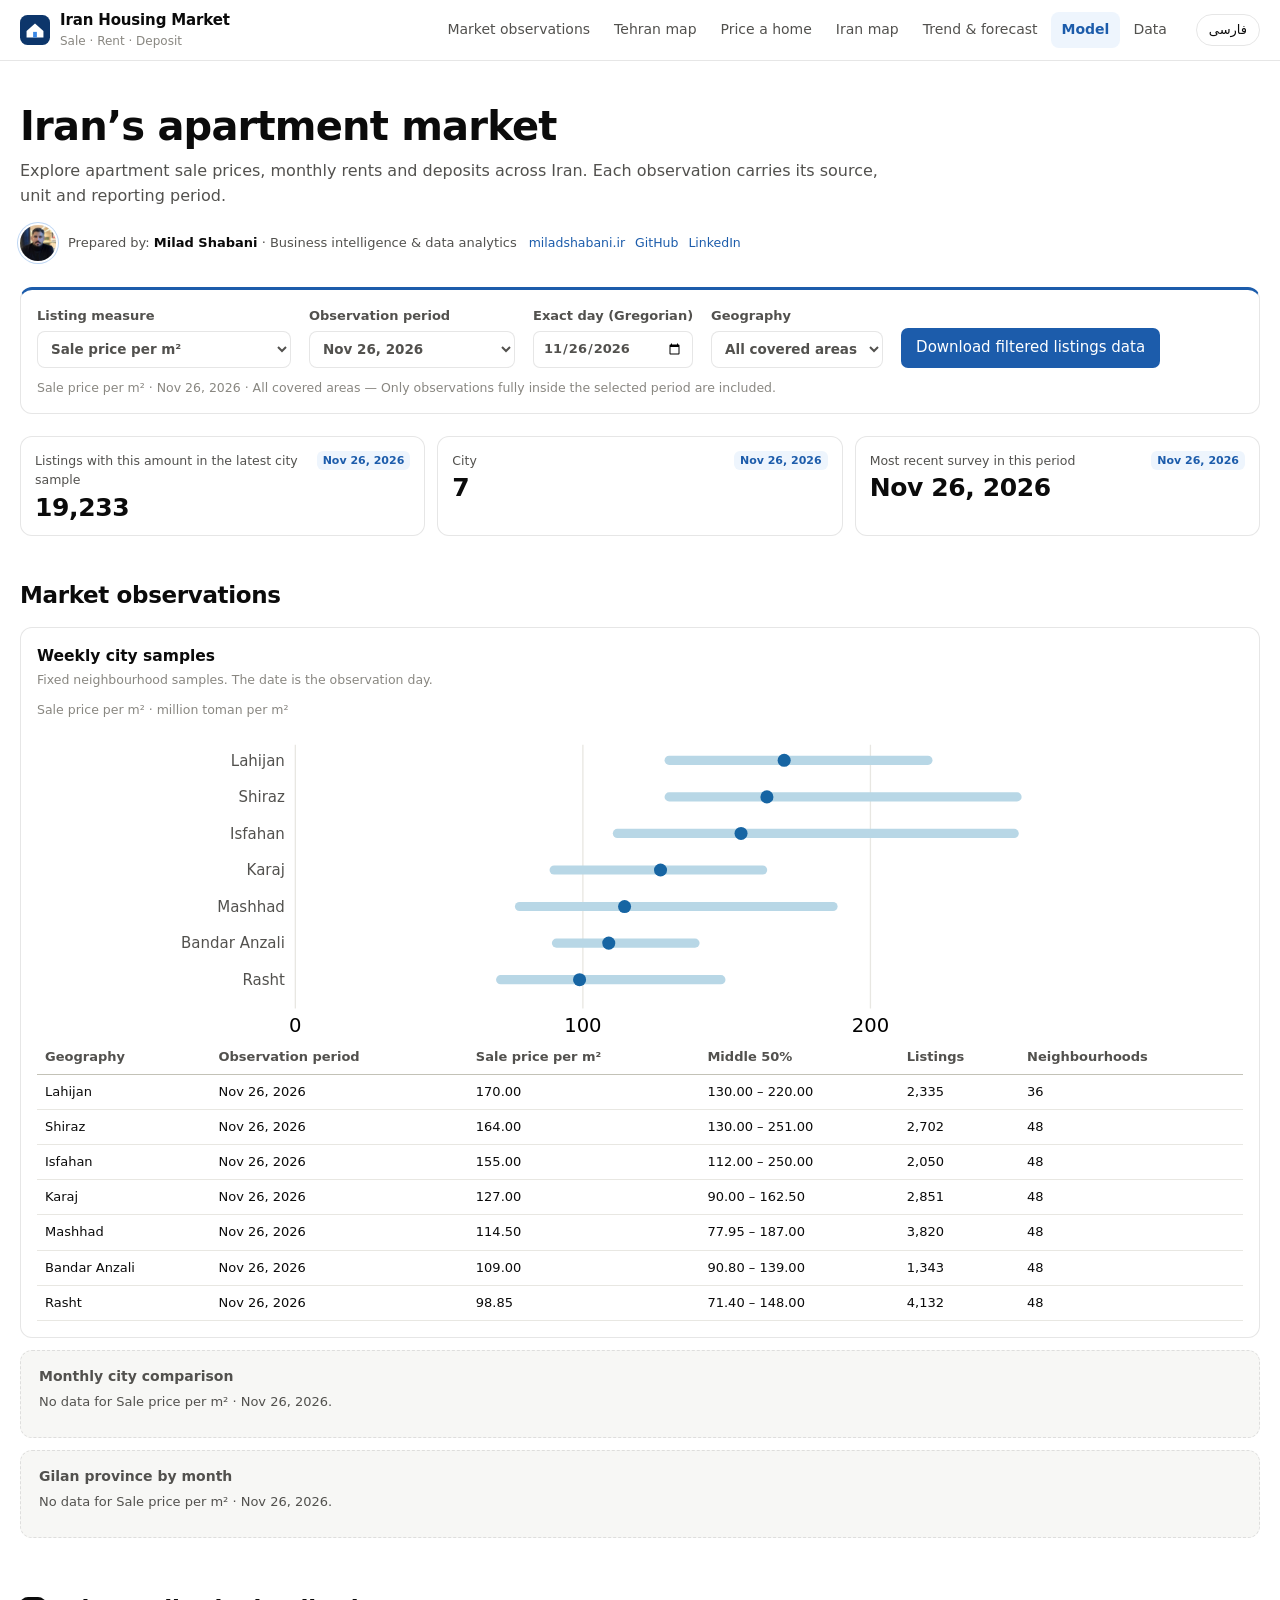
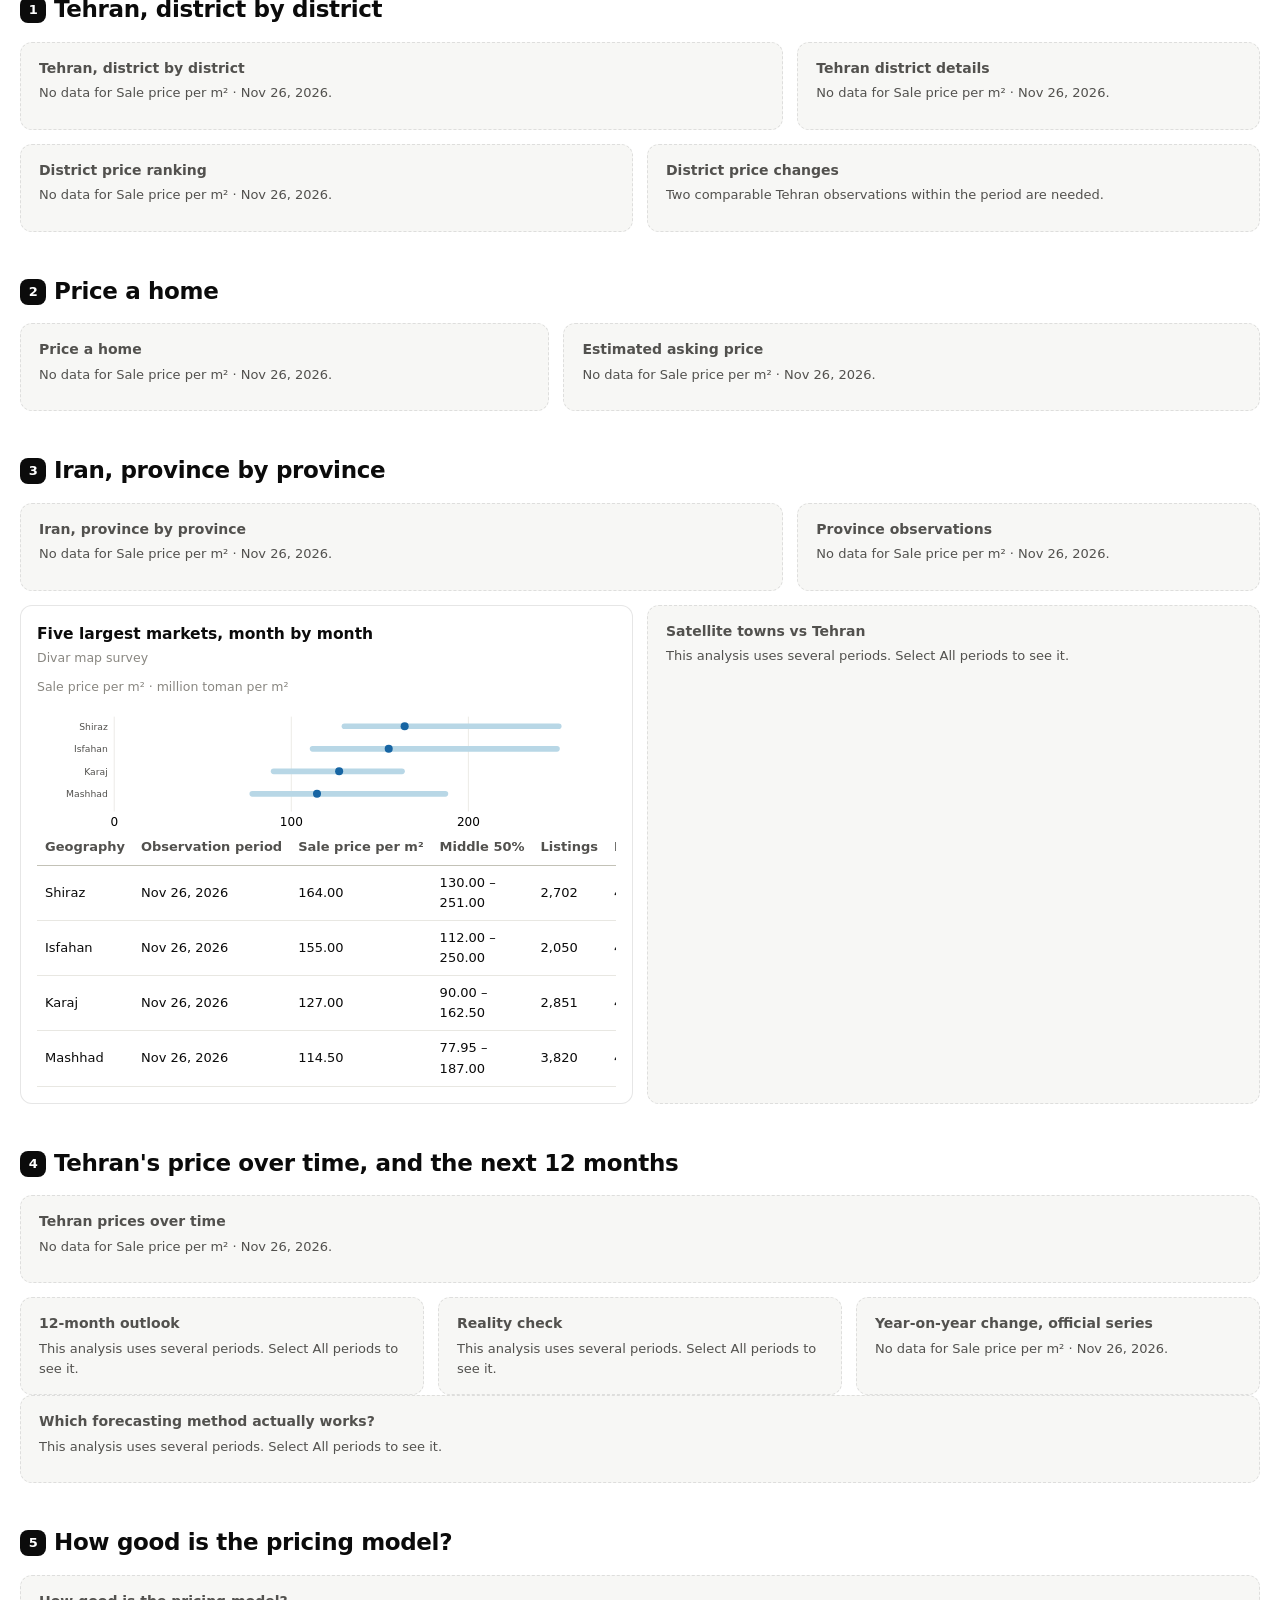
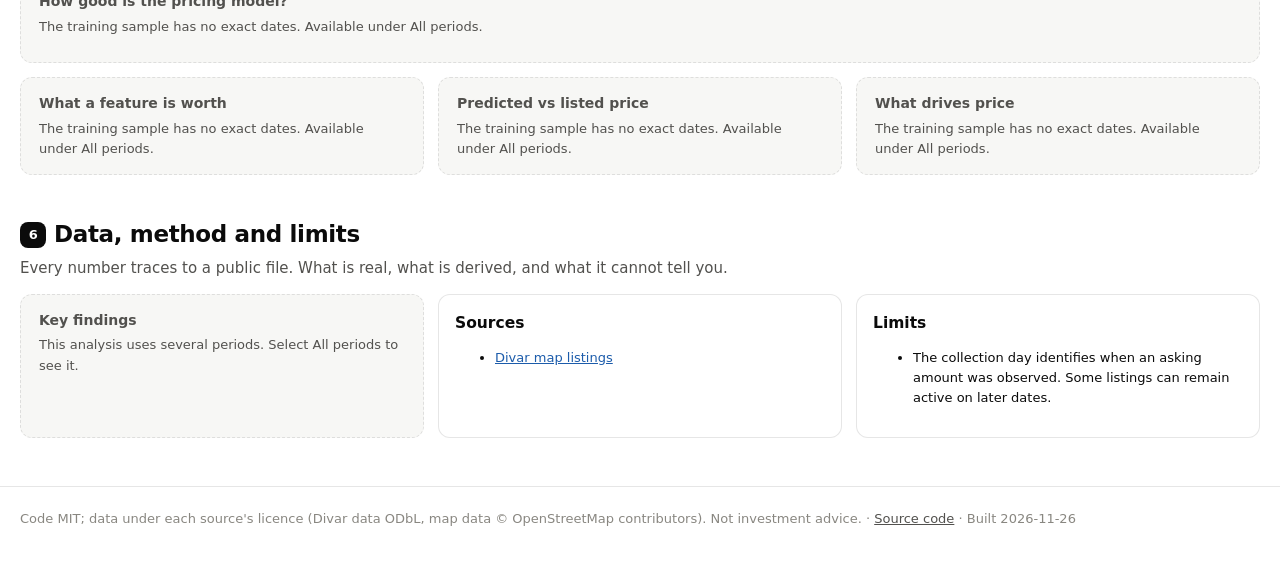
==== commit ef682584: "Publish dashboard from fff5f25" ====
--- a/index.html
+++ b/index.html
@@ -4,9 +4,9 @@
 <meta charset="utf-8">
 <meta name="viewport" content="width=device-width, initial-scale=1">
 <title>Iran &amp; Tehran Housing Market Analytics</title>
-<meta name="description" content="Built on 516,947 real Divar listings across 420 cities, 3,447 individual Tehran ads, and the Central Bank of Iran's monthly transaction prices. Click any district, neighbourhood or province: every indicator on the page follows your selection.">
+<meta name="description" content="Explore apartment sale prices, monthly rents and deposits across Iran. Each observation carries its source, unit and reporting period.">
 <meta property="og:title" content="Iran &amp; Tehran Housing Market Analytics">
-<meta property="og:description" content="Built on 516,947 real Divar listings across 420 cities, 3,447 individual Tehran ads, and the Central Bank of Iran's monthly transaction prices. Click any district, neighbourhood or province: every indicator on the page follows your selection.">
+<meta property="og:description" content="Explore apartment sale prices, monthly rents and deposits across Iran. Each observation carries its source, unit and reporting period.">
 <meta name="theme-color" content="#ffffff">
 <link rel="icon" href="data:image/svg+xml,%3Csvg xmlns='http://www.w3.org/2000/svg' viewBox='0 0 32 32'%3E%3Crect width='32' height='32' rx='8' fill='%230d366b'/%3E%3Cpath d='M7 17 16 9l9 8v7H7z' fill='%23fff'/%3E%3Crect x='14' y='18' width='4' height='6' fill='%233987e5'/%3E%3C/svg%3E">
 <style>
@@ -316,6 +316,37 @@
   .city-filter .ctl { flex-direction: column; align-items: stretch; min-width: 0; }
   .city-filter select { width: 100%; max-width: none; }
 }
+
+[hidden] { display: none !important; }
+.market-filter { margin-block: 16px; border-top: 3px solid var(--accent-ink); }
+.filter-fields { display: flex; flex-wrap: wrap; align-items: end; gap: 12px 18px; }
+.filter-fields .ctl { display: grid; gap: 5px; font-weight: 600; align-content: start; }
+.filter-fields select, .filter-fields input { max-width: 100%; min-height: 37px; background: white; }
+.filter-fields button, #chCSV { background: var(--accent-ink); color: white; border: 0; border-radius: 7px; padding: 8px 15px; cursor: pointer; }
+.filter-fields button:disabled, #chCSV:disabled { opacity: .4; cursor: default; }
+#marketStatus { margin: 10px 0 0; }
+#market .city-history { margin: 12px 0; }
+.scope-slot { min-width: 0; }
+.scope-slot > .card { height: 100%; }
+.scope-empty { background: var(--plane); color: var(--ink-2); box-shadow: none; min-height: 88px; padding: 15px 18px; border-style: dashed; }
+.scope-empty h3 { font-size: 14px; color: var(--ink-2); }
+.scope-empty p { margin: 4px 0 0; font-size: 13px; }
+.scoped-table { max-height: 300px; overflow: auto; }
+.scoped-table th { position: sticky; top: 0; background: white; }
+.scoped-map { width: 100%; max-height: 410px; display: block; }
+.scoped-map path:focus { stroke: #111; stroke-width: 2; }
+.scope-result .keyrow { margin-top: 8px; }
+.scope-result .chart, #market .chart { max-width: 940px; margin-inline: auto; }
+#kpis.filtered { grid-template-columns: repeat(auto-fit,minmax(145px,1fr)); }
+#kpis.filtered .kpi { min-height: 82px; }
+#market .scope-slot { margin-block: 12px; }
+@media (max-width:650px) {
+  .filter-fields { display: grid; grid-template-columns: repeat(2,minmax(0,1fr)); }
+  .filter-fields .ctl { min-width: 0; font-size: 13px; }
+  .filter-fields select, .filter-fields input, .filter-fields button { width: 100%; min-width: 0; }
+}
+
+#marketDay, #solarDay { border: 1px solid var(--line); border-radius: 7px; padding: 5px 9px; }
 </style>
 </head>
 <body>
@@ -323,10 +354,10 @@
   <div class="wrap">
     <div class="brand">
       <svg width="30" height="30" viewBox="0 0 32 32" aria-hidden="true"><rect width="32" height="32" rx="8" fill="#0d366b"/><path d="M7 17 16 9l9 8v7H7z" fill="#fff"/><rect x="14" y="18" width="4" height="6" fill="#3987e5"/></svg>
-      <div>Iran Housing Market<small>Analytics · Tehran focus</small></div>
+      <div>Iran Housing Market<small>Sale · Rent · Deposit</small></div>
     </div>
     <nav class="nav" aria-label="sections">
-      <a href="#tehran">Tehran map</a><a href="#pricing">Price a home</a><a href="#iran">Iran map</a><a href="#forecast">Trend &amp; forecast</a><a href="#model">Model</a><a href="#data">Data</a>
+      <a href="#market">Market observations</a><a href="#tehran">Tehran map</a><a href="#pricing">Price a home</a><a href="#iran">Iran map</a><a href="#forecast">Trend &amp; forecast</a><a href="#model">Model</a><a href="#data">Data</a>
     </nav>
     <a class="lang" href="index.fa.html" hreflang="fa">فارسی</a>
   </div>
@@ -335,8 +366,8 @@
 <main class="wrap">
   <div class="hero">
     <div class="eyebrow">Real data · 22 Tehran districts · 31 provinces</div>
-    <h1>Where does a square metre cost what in Iran, and where is Tehran's price heading?</h1>
-    <p class="lede">Built on 516,947 real Divar listings across 420 cities, 3,447 individual Tehran ads, and the Central Bank of Iran's monthly transaction prices. Click any district, neighbourhood or province: every indicator on the page follows your selection.</p>
+    <h1>Iran’s apartment market</h1>
+    <p class="lede">Explore apartment sale prices, monthly rents and deposits across Iran. Each observation carries its source, unit and reporting period.</p>
     <div class="pills" id="pills"></div>
     <div class="author" aria-label="Prepared by">
       <img src="[data-uri]" alt="" width="36" height="36">
@@ -345,19 +376,39 @@
     </div>
   </div>
 
-  <div class="yearbar" role="group" aria-label="Data year">
-    <div class="yb-row">
-      <span class="yb-title">Data year</span>
-      <div class="yb-years" id="ybYears"></div>
-      <button class="yb-play" id="ybPlay" type="button" title="Play through the years" aria-label="Play through the years" aria-pressed="false">▶</button>
+  <div class="market-filter card" role="group" aria-label="Dashboard filters">
+    <div class="filter-fields">
+      <label class="ctl">Listing measure <select id="marketKind">
+        <option value="sale">Sale price per m²</option><option value="rent">Monthly rent per apartment</option><option value="deposit">Deposit per apartment</option>
+      </select></label>
+      <label class="ctl">Observation period <select id="marketPeriod"></select></label>
+      <label class="ctl" id="dayField" hidden>Exact day (Gregorian) <input type="date" id="marketDay"></label>
+      <label class="ctl" id="solarDayField" hidden>روز دقیق (شمسی)<input type="text" id="solarDay" dir="ltr" placeholder="۱۴۰۵/۰۹/۰۵" aria-label="تاریخ شمسی، سال ماه روز"></label>
+      <label class="ctl">Geography <select id="marketGeo"><option value="all">All covered areas</option><option value="gilan">Gilan</option></select></label>
+      <button type="button" id="playYears" hidden aria-pressed="false">Play years</button>
+      <button type="button" id="marketCSV">Download filtered listings data</button>
     </div>
-    <div class="yb-status" id="ybStatus" aria-live="polite"></div>
+    <p class="note" id="marketStatus" role="status"></p>
   </div>
   <div class="scopebar"><span>Showing</span><span class="scope-chip" id="scopeChip"></span><span class="scope-when" id="scopeWhen"></span></div>
   <div class="kpis" id="kpis" aria-live="polite"></div>
 
+  <section class="block" id="market">
+    <div class="sec-head"><div><h2>Market observations</h2></div></div>
+    <div class="card city-history" id="cityWeekly"><h3>Weekly city samples</h3><div id="weeklyBody"></div></div>
+    <div class="card city-history" id="cityHistory">
+      <div class="city-history-head"><h3>Monthly city comparison</h3><button type="button" id="chCSV">Download CSV</button></div>
+      <div class="controls city-filter">
+        <label class="ctl">City 1 <select id="chCity1"></select></label>
+        <label class="ctl">City 2 <select id="chCity2"></select></label>
+        <label class="ctl">City 3 <select id="chCity3"></select></label>
+      </div>
+      <div id="historyBody"></div>
+    </div>
+    <div class="card city-history" id="gilanHistory"><h3>Gilan province by month</h3><div id="gilanBody"></div></div>
+  </section>
   <section class="block" id="tehran">
-    <div class="sec-head"><div><h2><span class="num">1</span>Tehran, district by district</h2><p>Median asking price per m² for each of the 22 municipal districts and their neighbourhoods. The year bar sets the period: c. 1400 (a 3,447-ad sample), 1403 (91,836 listings) or the latest Divar collection; every figure carries the period it belongs to. Switch the indicator, drop to neighbourhood level, or set a budget.</p></div></div>
+    <div class="sec-head"><div><h2><span class="num">1</span>Tehran, district by district</h2><p>Compare the available district and neighbourhood observations. Map colours, units and sample sizes refer to the selected measure.</p></div></div>
     <div class="controls">
       <label class="ctl">Indicator <select id="tMetric"></select></label>
       <div class="ctl">Layer <div class="seg" id="tLayer"><button data-v="d" aria-pressed="true">Districts</button><button data-v="h" aria-pressed="false">Neighbourhoods</button></div></div>
@@ -430,25 +481,6 @@
       </div>
       <div class="card side" id="iSide"></div>
     </div>
-    <div class="card city-history" id="cityHistory" hidden>
-      <div class="city-history-head">
-        <div><h3>Apartment asking prices by city and month</h3><p class="note" id="chCoverage"></p></div>
-        <button type="button" id="chCSV">Download CSV</button>
-      </div>
-      <p class="note">Compare up to three cities. The lines show monthly medians from the same Divar apartment-sale archive, not completed sales.</p>
-      <div class="controls city-filter">
-        <label class="ctl">City 1 <select id="chCity1"></select></label>
-        <label class="ctl">City 2 <select id="chCity2"></select></label>
-        <label class="ctl">City 3 <select id="chCity3"></select></label>
-        <label class="ctl">From <select id="chFrom"></select></label>
-        <label class="ctl">To <select id="chTo"></select></label>
-      </div>
-      <p class="note">Vertical axis and table: million source units per m². The archive does not document the currency denomination.</p>
-      <div class="keyrow" id="chKey"></div><div class="chart" id="chChart" role="img" aria-label="Apartment asking prices by city and month"></div>
-      <div class="controls"><label class="ctl">Table month <select id="chMonth"></select></label></div>
-      <div class="city-table" id="chTable" aria-live="polite"></div>
-      <p class="note ch-source">A city-month appears only with at least 50 eligible ads. Gaps are not filled. Changes are nominal and may reflect which properties were listed. This historical archive is independent of the live Tehran feed. <a href="https://huggingface.co/datasets/divarofficial/real_estate_ads" target="_blank" rel="noopener">Divar archive and licence</a></p>
-    </div>
     <div class="grid g-2" style="margin-top:14px">
       <div class="card"><h3>Five largest markets, month by month</h3><p class="note">Composition-adjusted asking-price index (Ordibehesht 1403 = 100): the listing mix is held fixed, so the line shows price, not what happened to be listed.</p>
         <div class="controls" style="margin-bottom:4px"><div class="seg" id="mMode"><button data-v="adj" aria-pressed="true">Adjusted</button><button data-v="raw" aria-pressed="false">Raw median</button></div></div>
@@ -495,7 +527,7 @@
 </main>
 <footer><div class="wrap">Code MIT; data under each source's licence (Divar data ODbL, map data © OpenStreetMap contributors). Not investment advice. · <a href="https://github.com/Milad-Shabani/Iran-housing-market-analytics">Source code</a> · <span id="built"></span></div></footer>
 <div class="tip" id="tip" role="tooltip"></div>
-<script>window.__LANG__="en";window.__T__={"ch_title":"Apartment asking prices by city and month","ch_download":"Download CSV","ch_desc":"Compare up to three cities. The lines show monthly medians from the same Divar apartment-sale archive, not completed sales.","ch_city1":"City 1","ch_city2":"City 2","ch_city3":"City 3","ch_from":"From","ch_to":"To","ch_month":"Table month","ch_none":"None","ch_units":"Vertical axis and table: million source units per m². The archive does not document the currency denomination.","ch_city":"City","ch_price":"Median / m²","ch_iqr":"Middle 50% / m²","ch_ads":"Listings","ch_change":"vs. prior month","ch_empty":"No displayed observations for these cities in the selected period. Try a wider range.","ch_empty_short":"Insufficient or no data","ch_limits":"A city-month appears only with at least 50 eligible ads. Gaps are not filled. Changes are nominal and may reflect which properties were listed. This historical archive is independent of the live Tehran feed.","ch_source":"Divar archive and licence","title":"Iran & Tehran Housing Market Analytics","brand":"Iran Housing Market","brand_sub":"Analytics · Tehran focus","nav_tehran":"Tehran map","nav_pricing":"Price a home","nav_iran":"Iran map","nav_forecast":"Trend & forecast","nav_model":"Model","nav_data":"Data","lang_switch":"فارسی","lang_href":"index.fa.html","eyebrow":"Real data · 22 Tehran districts · 31 provinces","h1":"Where does a square metre cost what in Iran, and where is Tehran's price heading?","lede":"Built on 516,947 real Divar listings across 420 cities, 3,447 individual Tehran ads, and the Central Bank of Iran's monthly transaction prices. Click any district, neighbourhood or province: every indicator on the page follows your selection.","scope_label":"Showing","scope_reset":"Back to all of Tehran","s1_title":"Tehran, district by district","s1_desc":"Median asking price per m² for each of the 22 municipal districts and their neighbourhoods. The year bar sets the period: c. 1400 (a 3,447-ad sample), 1403 (91,836 listings) or the latest Divar collection; every figure carries the period it belongs to. Switch the indicator, drop to neighbourhood level, or set a budget.","metric":"Indicator","layer":"Layer","layer_d":"Districts","layer_h":"Neighbourhoods","budget_mode":"What can I afford?","budget":"Budget","budget_unit":"billion toman","size":"for","size_unit":"m²","zoom_in":"Zoom in","zoom_out":"Zoom out","zoom_reset":"Reset view","north":"N ↑","rank_title":"The north-south gradient","rank_desc":"All 22 districts ranked on the selected indicator. Hover to find it on the map, click to select.","catch_title":"Cheaper districts rose faster","catch_desc":"Price per m² c. 1400 (x) against how many times it multiplied by 1403 (y). Districts with fewer than 15 ads in the older sample are left out.","s2_title":"Price a home","s2_desc":"A hedonic model estimated on 3,447 individual listings sets the premiums for size, rooms, parking, storage and elevator; the price level comes from each neighbourhood's listings in the period chosen on the year bar.","f_hood":"Neighbourhood","f_search":"Search neighbourhoods…","f_area":"Floor area","f_rooms":"Bedrooms","f_amen":"Features","f_parking":"Parking","f_storage":"Storage","f_elevator":"Elevator","f_level":"Price level","f_level_note":"The estimate uses the price level of the period on the year bar. The slider moves it by hand; in 1403 the Kilid mark rolls it to Mordad 1405.","est_title":"Estimated asking price","est_range":"80% of similar homes are listed between","est_ppm2":"per m²","est_pos":"Where this sits inside the neighbourhood","est_breakdown":"How the estimate is built","est_alt":"Similar price per m² in other districts","est_buy":"The same money elsewhere","s3_title":"Iran, province by province","s3_desc":"Median asking price per m² by province, from 514,282 listings in the 349 cities with at least 30 ads (mostly 1403). Turn on cities to see each one.","cities_toggle":"Show cities","prov_rank":"Provinces ranked","major_title":"Five largest markets, month by month","major_desc":"Composition-adjusted asking-price index (Ordibehesht 1403 = 100): the listing mix is held fixed, so the line shows price, not what happened to be listed.","adj":"Adjusted","raw":"Raw median","sat_title":"Satellite towns vs Tehran","sat_desc":"How many times the median asking price per m² multiplied between the older Divar sample (c. 1400) and 1403.","s4_title":"Tehran's price over time, and the next 12 months","s4_desc":"The Central Bank's monthly average transaction price (1395–1403) and Kilid's listing indicator (1404–1405). The forecast method was chosen by testing five methods on 35 historical forecast origins.","scale":"Scale","log":"Log","linear":"Linear","growth_assump":"Annual growth assumption","preset_long":"Long-run","preset_kilid":"Last year's pace","preset_half":"Half","preset_zero":"Flat","fc_out_title":"12-month outlook","reality_title":"Reality check","lb_title":"Which forecasting method actually works?","lb_desc":"Mean absolute % error by horizon, rolling-origin backtest on the official series. Lower is better; best per column in bold.","yoy_title":"Year-on-year change, official series","yoy_desc":"Tehran's price moves in jumps (1397, 1399, 1402) separated by plateaus, which is why momentum forecasts fail.","s5_title":"How good is the pricing model?","s5_desc":"Five-fold cross-validation; the neighbourhood price level is encoded out-of-fold so no listing sees its own price.","coef_title":"What a feature is worth","coef_desc":"Price premium holding location and size fixed, with 90% bootstrap intervals.","scatter_title":"Predicted vs listed price","scatter_desc":"Out-of-fold predictions for 700 random listings, billion toman, log scales.","imp_title":"What drives price","imp_desc":"Permutation importance in the gradient-boosting benchmark.","s6_title":"Data, method and limits","s6_desc":"Every number traces to a public file. What is real, what is derived, and what it cannot tell you.","findings":"Key findings","sources":"Sources","limits":"Limits","footer":"Code MIT; data under each source's licence (Divar data ODbL, map data © OpenStreetMap contributors). Not investment advice.","u_m":"M toman/m²","u_m_short":"M/m²","u_b":"B toman","u_tm":"toman","u_sqm":"m²","u_list":"listings","u_yr":"yr","district":"District","tehran_all":"All of Tehran","iran_all":"All of Iran","neighbourhood":"Neighbourhood","province":"Province","city":"City","m_p":"Price per m²","m_g":"Change from the previous period (×)","m_pm":"Typical listing price","m_sz":"Typical size","m_by":"Median build year","m_el":"Elevator share","m_pk":"Parking share","m_n":"Listings (sample size)","k_ppm2":"Median price per m²","k_vs":"vs Tehran median","k_vsn":"vs national median","k_price":"Typical listing","k_size":"Typical size","k_growth":"Change from the previous period","k_listings":"Listings behind it","k_cbi":"Official transaction price","k_kilid":"Kilid listing indicator","k_fc":"12-month outlook","k_year":"Median build year","k_rank":"Rank","tip_iqr":"Middle 50%","tip_ci":"95% CI of median","tip_rooms":"Bedrooms","tip_flag":"Flagged: far below its district, likely mixed listings. Shown, not used in district figures.","tip_thin":"Fewer than 30 listings: indicative only.","no_data":"not enough data","within":"within budget","stretch":"within +20%","beyond":"out of reach","afford_count":"neighbourhoods fit your budget","cbi":"CBI transactions (official)","kilid":"Kilid listings","divar":"Divar listings (median)","divar_coverage_note":"The 2 October 2026 Divar collection (17,175 listings in 19 of 22 districts) is excluded from the Tehran trend because coverage was incomplete. The original observation is retained in the data history.","forecast":"Forecast","band80":"80% band","band50":"50% band","official_path":"Model from last official month","best":"best","method":"Method","horizon":"months ahead","base_typ":"Typical home here","adj_area":"Size","adj_rooms":"Bedrooms","adj_parking":"Parking","adj_storage":"Storage","adj_elevator":"Elevator","adj_time":"Market change","result":"Estimate","r2":"R² (log price)","mape":"Mean abs. % error","mdape":"Median abs. % error","w20":"Within ±20%","m_ols":"Hedonic model (in the tool)","m_gb":"Gradient boosting","m_loc":"Location only (baseline)","per_room":"Each bedroom","parking":"Parking","storage":"Storage","elevator":"Elevator","area10":"+10% floor area → price/m²","actual":"Listed","predicted":"Predicted","author_label":"Prepared by","author_name":"Milad Shabani","author_role":"Business intelligence & data analytics","author_site":"miladshabani.ir","author_site_path":"/en/","year_label":"Data year","play":"Play through the years","footer_code":"Source code"};window.__DATA__={"meta":{"built":"2026-11-20","tehran_median_2024":94122243,"tehran_median_2021":40000000,"national_median_2024":29234979,"listings_2024_total":516947,"cities_2024":420,"tehran_listings_2024":91836,"tehran_listings_located":91260,"listings_2021":3447,"growth_corr":-0.708,"month_min":"2021-02","month_max":"2025-03","has_1405":true,"divar_1405":{"source":"Divar web map endpoint, apartment-sell, collected with scripts/collect_divar.py","collected_on":"2026-11-20","raw_ads":182891,"ads_used":180779,"neighbourhood_tag_matches_location":0.9992,"tehran_median_ppm2":328079943.8990182,"tehran_median_ppm2_all_ads":313000000.0,"method":"listing-weighted median of neighbourhood medians, as for 1403","note":"Asking prices; map-card prices are rounded by Divar (about ±1%).","collected_on_jalali":[1405,8,29]}},"tehran":{"w":760,"h":498.5,"districts":[{"d":1,"path":"M431.4,43.8L435.2,51.1L439.3,59.6L442.5,68L440.4,76.4L443.7,80.2L446.5,78.5L452.7,76.6L456.7,74L459.7,74.4L464.2,77.7L471.8,77.8L479.1,79.3L482.8,81.9L485.6,88.3L489.3,93L493.2,99L495.2,100.7L502,95.8L506,90.8L516.3,88.4L519.4,87.1L526,84.1L529.6,81.8L539.1,75.1L543.3,75.3L552.3,77.9L557.4,80L567.5,79.7L573.1,82.2L582,87.4L588,88.2L594.2,86.9L601.6,88.9L615.5,93.3L625.8,101.6L647.3,104.3L647.3,101.8L646.3,97.8L646.9,94.6L649.1,87.3L651.3,84.8L653.3,82.5L654.8,81.2L656.8,77.5L655.5,75L657.1,75L663.9,73.3L666.9,69.6L670.4,72.9L672.5,72.1L671.2,69.8L669.9,68.5L668.2,65.5L667.1,62.9L664.8,61.9L662.3,59.4L660.2,55.6L658.4,52.4L655.6,50.7L654.1,48L652.8,45.6L653.6,42.9L655.5,41.5L652.9,38.2L650.9,41.8L647.3,43.5L645.2,44L644.2,41.1L642.3,39.2L640.4,41.8L638.7,42.3L635.9,42.3L632.7,42.5L629.3,39.7L625,37.9L620,33.6L616.7,31.5L614.2,32.4L611.8,33.5L610.5,31.5L609.6,29.5L607.8,30.1L605.9,32.9L605.8,36.1L602.9,35.1L599.9,34.7L599.1,36.6L597.7,36.6L594.7,35.5L594.1,34.1L593.2,32.5L591,33.3L589.8,30.7L586.2,26.8L585.9,22.7L585.2,19.8L584.7,22.7L584.2,26.4L581.4,27.4L579.1,29.7L576.9,26.9L573.8,28.1L570.3,25.8L565.3,22.9L562.5,22.9L557.7,24.2L552.1,17.5L549.6,15.2L546.7,13L543.1,12L542.5,15.1L543.4,19.1L539,20.3L535.3,23.8L530.2,25.7L523.8,25.1L520.4,28.2L514.5,27.4L508.8,23.8L502.2,20.7L498.3,21L494.4,22.7L491.7,24.2L488.9,22.5L487,23.8L484.1,24L482.8,26.2L481.7,28.4L481.4,30.6L473.6,31L472.3,33.5L468,34.8L464.9,35.8L461.4,34.8L457.1,31.4L456.5,36L453.8,38L449.5,39.8L445.7,40.1L442.7,42L440,43.6L439.3,46.4L436.6,47.4L434.6,47.9L432.4,43.1L431.4,43.8Z","lx":549.8,"ly":57.5,"p":198278952,"q25":169365149,"q75":225716603,"n":6844,"nh":29,"pm":34370712401,"sz":170,"by":1396,"el":0.962,"pk":0.979,"st":0.985,"rb":0.398,"vs":1.107,"rank":1,"top":"zafaraniyeh","low":"shahrak-e-mahalati","p21":84079208,"n21":428,"rel21":true,"g":2.358,"y0":{"p":84079208,"n":428},"y5":{"p":784090209,"q25":636610842,"q75":901451154,"n":11322,"pm":136000000000,"sz":180,"r":3.0,"by":1398,"el":0.974,"pk":0.985}},{"d":2,"path":"M374.8,68.4L374.1,67.8L373.3,65.6L372.2,69L372.4,71.1L372.5,72.5L373,74L373.1,75L372.2,75.8L372,76.2L372.8,77.2L372.8,78.3L374.5,80.7L373.7,82.1L373,83L371.5,83.7L370.2,85.2L369.6,87.1L367.6,89.5L366.4,99L364.8,99.8L363.2,101.1L365.4,121.1L363.2,130L357.7,147.6L357.4,152.6L366.1,238.9L368.6,238.6L370.5,238.5L423.1,237.3L422.3,230.5L423.3,205.1L424.7,200.5L430.3,189.9L431.1,164.7L433.8,157.4L434.2,151.4L435.5,142.1L438.3,133L436.2,114.4L437.5,111.4L444.6,98.3L442.7,85.6L444,81.1L440.6,76.3L442.4,68L439.7,60.7L436.6,54L431.4,43.7L428.7,53.3L424.6,56.3L417.7,59.8L412.9,57.7L407.4,53.7L399.5,58.9L387.9,62.2L384.6,65.7L382.8,67.4L381.2,69.2L378.4,68.7L376.4,68.6L374.8,68.4Z","lx":398.9,"ly":137.6,"p":143626555,"q25":101180905,"q75":167807678,"n":7084,"nh":24,"pm":14364238321,"sz":105,"by":1393,"el":0.873,"pk":0.932,"st":0.962,"rb":0.521,"vs":0.526,"rank":3,"top":"eivanak","low":"university-of-sharif","p21":63686314,"n21":252,"rel21":true,"g":2.255,"y0":{"p":63686314,"n":252},"y5":{"p":484880706,"q25":388478122,"q75":615295912,"n":14823,"pm":50000000000,"sz":110,"r":2.0,"by":1396,"el":0.884,"pk":0.947}},{"d":3,"path":"M562,79.6L557.4,80L554,78.4L543.8,75L539.2,75.1L526.9,83.5L516.4,88.2L506.4,90.8L501.7,96.1L494.7,100.7L492.9,98.5L490.7,95.4L485.6,88.5L482.8,81.9L477.5,78.9L472,77.7L464.3,77.8L459.5,74.1L456.4,74L452.7,76.4L449.4,77.7L446.5,78.5L444,80.5L442.8,85.5L444.4,97.8L436.1,114.8L438,132.7L435.7,139.9L434.4,150.3L434.7,150.5L437.3,150.2L439.8,149.8L442.8,149.5L444.6,149.4L467.9,148.5L470.4,147.8L475.6,146.8L479.2,147.8L485.4,151.6L486.6,155.1L486.3,159.7L486.6,163.6L486.7,167.9L487.2,167.9L491.8,167.8L496.8,167.4L500.6,166.6L503.5,164.6L505.7,164.1L509.4,163.8L516.6,163.8L518.7,164.4L521.2,165L521.5,163L522.4,161.1L524.1,157.8L525,156.4L524.6,152.7L524.2,147.7L529.2,143.9L530.5,136.2L531.5,132L533.6,123.8L540,114.7L550,100L551.6,95.4L555.2,87.6L558.4,86.2L563.8,80L562,79.6Z","lx":486.7,"ly":119.3,"p":147244907,"q25":142079034,"q75":148566679,"n":3960,"nh":14,"pm":19500000000,"sz":138,"by":1390,"el":0.916,"pk":0.965,"st":0.973,"rb":0.48,"vs":0.564,"rank":2,"top":"darrous","low":"tehran-jolfa","p21":61681818,"n21":116,"rel21":true,"g":2.387,"y0":{"p":61681818,"n":116},"y5":{"p":553655668,"q25":533613748,"q75":584407407,"n":8827,"pm":80000000000,"sz":145,"r":3.0,"by":1396,"el":0.933,"pk":0.971}},{"d":4,"path":"M651.8,195.1L659.3,194.3L670.3,193.4L675.6,193L679.3,192.7L680.6,192.6L685.7,193L686.7,193.1L688.8,193.7L692.5,195L696.6,195.8L703.2,196.7L710,196.9L712.8,197L713.5,196.7L715.8,196.4L718.8,195.2L720.6,194.1L726.4,189.2L727.6,188.3L731.5,184.2L733.5,182L737.4,179.2L741.5,175.4L744,170.9L746.3,167.6L747.7,162L748,161.6L739.2,158.6L730.2,154.2L725.2,154.1L721,153.4L710.9,148.1L707.7,145.6L705,140.1L701.4,134.9L689.9,124.6L681.9,118.3L675.7,114.7L655.9,106.5L647.3,104.2L625.8,101.5L615.4,93.5L593.9,86.8L587.6,88.1L582.6,87.6L573.1,82.1L567.2,79.7L563.9,79.9L558.3,86.3L555.1,87.6L549.8,100.1L533.5,123.5L533,128.2L531.6,131.9L529.1,143.8L524.2,147.9L525,156.7L523.8,158.1L521.4,163L521.3,164.9L536.6,166.6L541.1,165.8L544.6,167.4L549.6,167.6L559.5,169.4L577.9,173.7L603.4,178L637.4,183.5L648.6,185.4L650.8,187.5L651.4,190.2L651.8,195.1Z","lx":616.8,"ly":137.5,"p":95459914,"q25":86268175,"q75":130378514,"n":8107,"nh":22,"pm":8200000000,"sz":96,"by":1393,"el":0.827,"pk":0.873,"st":0.961,"rb":0.441,"vs":0.014,"rank":6,"top":"pasdaran","low":"khak-sefid","p21":54671607,"n21":178,"rel21":true,"g":1.746,"y0":{"p":54671607,"n":178},"y5":{"p":349350057,"q25":290853360,"q75":466768014,"n":13820,"pm":35500000000,"sz":100,"r":2.0,"by":1395,"el":0.861,"pk":0.873}},{"d":5,"path":"M370.4,60L370.3,60.4L369.7,60.9L369.5,61.8L370,63.4L370.9,65.4L370.9,67.1L369.1,68.5L370.4,69.5L369.9,71.6L368.6,73.7L364.2,80.8L357.6,83L356.9,87.4L351.7,85.9L347.6,90.3L352.2,95.5L349.5,98.6L341.7,99.6L336.3,97.2L332.2,91.5L320.9,88.4L318.5,96.9L313.4,103.5L307.5,106.2L305,102.8L307.2,96.4L305.5,90.6L292.8,107.9L285,106.7L280.8,105L281.3,101.6L274.5,100.8L270.8,99.1L264.5,96.9L261.8,92.3L260.6,85.7L255.9,80.8L252.7,76.2L251.8,69.8L254.7,61.5L254.9,51.9L259.3,45.6L259.3,36.8L258.9,31.1L258.3,24.1L250.5,35.3L248.5,48L246.6,57.3L244,62.8L240.2,66.1L244.2,75.5L250.6,85.8L256,88.7L260.8,98.8L267.1,104.7L267,141.8L265.7,151.8L264,157.5L263.6,162.4L267.5,170.3L279.6,180.2L285.5,185.7L289,192L294.8,200.6L300,209.6L300.3,217.7L300.1,220.1L300,221.6L299.5,224.1L298.7,224.6L298.2,226.9L298,228.4L298.4,229.8L298.4,231.2L298.1,232.6L297.6,233.6L297.5,235.1L297.4,237L313.9,240.1L328.1,239.8L343.6,239.8L365.6,238.8L363.7,217.6L356.9,150.3L358.1,145.9L365.2,121.7L363.2,101.1L364.5,99.9L366.3,98.9L367.6,89.5L369.5,87.1L370,85.1L371.3,83.7L373.1,82.9L374.5,80.6L373.2,78.9L372.7,77.9L372.6,77.3L372,76.2L372.9,75.1L373,74.2L372.5,72.7L372.3,70.8L372.2,68.2L373.3,65.4L371.7,60.3L371,59.2L370.6,58.9L370.2,59.5L370.4,60Z","lx":314.7,"ly":131.8,"p":104602011,"q25":100000000,"q75":111893706,"n":14703,"nh":25,"pm":8817097581,"sz":85,"by":1393,"el":0.814,"pk":0.945,"st":0.973,"rb":0.625,"vs":0.111,"rank":5,"top":"aboozar","low":"kan","p21":37349398,"n21":963,"rel21":true,"g":2.801,"y0":{"p":37349398,"n":963},"y5":{"p":385119310,"q25":356990099,"q75":413569320,"n":40460,"pm":33500000000,"sz":90,"r":2.0,"by":1395,"el":0.861,"pk":0.963}},{"d":6,"path":"M423.5,237.4L491.8,235.6L490.8,218.2L491.3,213L492.3,210.3L492.3,209.5L493.8,205.6L492.2,201.4L490.6,199.4L489,192.5L484.2,186L483.5,183.5L483.6,180.8L485.6,176.4L487,166.1L486.3,160.5L486.6,154.7L485.5,151.8L478.8,147.6L475.5,147L472.2,147.5L467.7,148.6L443.2,149.5L434.5,150.5L434.1,156.6L431.1,165.2L430.8,178.8L430.5,183.2L430.5,189.2L429.6,191.6L424.1,202.7L423.2,206.4L423,216.4L422.5,229.7L423.5,237.4Z","lx":459.0,"ly":192.0,"p":139806259,"q25":109741694,"q75":145803477,"n":2360,"nh":17,"pm":15850537634,"sz":114,"by":1394,"el":0.815,"pk":0.871,"st":0.905,"rb":0.413,"vs":0.485,"rank":4,"top":"yousef-abad","low":"valiasr","p21":51818182,"n21":67,"rel21":true,"g":2.698,"y0":{"p":51818182,"n":67},"y5":{"p":494698454,"q25":396133850,"q75":553181818,"n":6259,"pm":52900000000,"sz":115,"r":2.0,"by":1397,"el":0.84,"pk":0.894}},{"d":7,"path":"M557.3,222.8L548.2,210.8L545.8,206.2L537.3,189.5L538.9,184.2L546.8,173L549.6,167.8L544.8,167.6L540.9,166.2L536.6,166.6L527.5,165.5L521.2,165L516.7,163.8L505.5,164.1L503.5,164.6L500.6,166.6L496.3,167.5L486.6,167.9L485.5,176.3L483.6,180.7L483.5,183.6L484.1,186L488.5,191.9L489.1,192.8L490.2,198.2L490.8,199.8L492,201.1L493.8,205.5L492.3,209.4L492.3,210.2L491.3,213L490.7,218.2L491.8,235.6L493.5,235.6L517.3,235.2L522.4,235.3L543.2,228L557.3,222.8Z","lx":516.3,"ly":199.0,"p":90935691,"q25":67920159,"q75":114733917,"n":3254,"nh":14,"pm":6398406375,"sz":77,"by":1392,"el":0.682,"pk":0.72,"st":0.864,"rb":0.499,"vs":-0.034,"rank":7,"top":"niloufar","low":"tehran-gorgan","p21":40000000,"n21":15,"rel21":true,"g":2.273,"y0":{"p":40000000,"n":15},"y5":{"p":286071895,"q25":209514859,"q75":396736891,"n":6946,"pm":25000000000,"sz":85,"r":2.0,"by":1395,"el":0.716,"pk":0.749}},{"d":8,"path":"M547.7,171.4L546.2,173.8L538.9,184.2L538.2,186.5L537.5,189.5L548.1,210.6L557.2,222.7L578.7,214.8L599.9,206.7L605.7,204.4L611.4,202.2L622.9,197.7L624.9,197.2L627.3,196.9L629.2,196.7L630.1,196.6L631.1,196.7L633,196.6L639.2,196L651.8,195.1L651.6,192.3L651.3,189.8L650.6,187.4L648.4,185.4L637.4,183.5L620.6,181L602.4,177.9L588.6,175.7L573.3,172.9L558.7,169.4L549.6,167.8L547.7,171.4Z","lx":593.0,"ly":195.5,"p":81314599,"q25":67942326,"q75":93568077,"n":3213,"nh":12,"pm":5034941176,"sz":63,"by":1392,"el":0.572,"pk":0.639,"st":0.905,"rb":0.522,"vs":-0.136,"rank":8,"top":"haft-hoz","low":"vahidiyeh","p21":22273810,"n21":10,"rel21":false,"g":null,"y0":{"p":null,"n":10},"y5":{"p":287054393,"q25":220863977,"q75":349555960,"n":8619,"pm":18800000000,"sz":71,"r":2.0,"by":1393,"el":0.644,"pk":0.683}},{"d":9,"path":"M297.3,237.2L297.5,241.7L296.4,244.3L297.4,246.5L295.7,250.9L294.2,254.1L294.7,257.1L293.3,259.4L292.1,262.3L290.1,262.4L288.7,264.5L288,266.9L286.2,269.6L284.5,271.3L282.7,273.5L282.7,275.3L283.3,276.5L283.1,279.8L293.2,279.9L325.5,281.2L325.1,287.6L371.3,297.6L376,296.6L384.6,291.2L386.7,289.4L390.3,280.6L389.9,276.1L389.1,266.9L390.4,262.1L390.4,258.7L392.1,252.1L392.2,249L391,245.7L390.7,244.2L390.7,240.3L390.5,238.4L366,239L343.9,240L321.5,239.9L314.6,240.6L297.3,237.2Z","lx":338.2,"ly":268.3,"p":68046280,"q25":59330420,"q75":73547993,"n":3051,"nh":9,"pm":4499432050,"sz":69,"by":1396,"el":0.775,"pk":0.737,"st":0.866,"rb":0.584,"vs":-0.277,"rank":11,"top":"dr-hoshyar","low":"jey","p21":23939394,"n21":106,"rel21":true,"g":2.842,"y0":{"p":23939394,"n":106},"y5":{"p":206618384,"q25":201536915,"q75":220986832,"n":5031,"pm":14500000000,"sz":69,"r":2.0,"by":1398,"el":0.823,"pk":0.705}},{"d":10,"path":"M386.6,289.7L395.1,293.4L402.6,295.2L410.1,296.5L420.9,293.4L428.2,289.6L427,277.5L425.6,267.1L423.2,237.4L390.5,238.3L390.7,240.5L390.7,244.1L391.3,246.3L392.3,249L392.1,252.3L390.3,259L390.3,262.3L389.1,266.9L390.3,280.7L386.6,289.7Z","lx":407.4,"ly":267.0,"p":63536829,"q25":56941481,"q75":65697254,"n":8128,"nh":9,"pm":3474411623,"sz":57,"by":1389,"el":0.484,"pk":0.548,"st":0.89,"rb":0.714,"vs":-0.325,"rank":13,"top":"tehran-zanjan","low":"soleymani","p21":22142857,"n21":213,"rel21":true,"g":2.869,"y0":{"p":22142857,"n":213},"y5":{"p":193605557,"q25":170501263,"q75":203664176,"n":19489,"pm":10700000000,"sz":58,"r":1.0,"by":1391,"el":0.529,"pk":0.518}},{"d":11,"path":"M429.1,309.3L431.1,309.2L434.1,309.7L438.2,305.6L440,305.2L442.1,305.7L445,307.4L445.6,309.2L461.5,311.2L466,280.2L473,236L423.3,237.4L428.3,293.9L429.1,309.3Z","lx":447.3,"ly":258.8,"p":57097416,"q25":50277507,"q75":69898059,"n":2997,"nh":14,"pm":3120913978,"sz":65,"by":1390,"el":0.517,"pk":0.552,"st":0.824,"rb":0.567,"vs":-0.393,"rank":15,"top":"jamalzadeh","low":"gomrok","p21":23027059,"n21":49,"rel21":true,"g":2.48,"y0":{"p":23027059,"n":49},"y5":{"p":178540750,"q25":145961003,"q75":216386364,"n":5252,"pm":11300000000,"sz":64,"r":2.0,"by":1389,"el":0.53,"pk":0.555}},{"d":12,"path":"M461.5,311.1L468.3,311.9L478.6,310.4L502.2,308.9L508.3,308.7L519.1,307.1L521.3,268.1L523,235L473,236.2L461.5,311.1Z","lx":492.6,"ly":287.6,"p":51114066,"q25":45912271,"q75":73257725,"n":1202,"nh":13,"pm":3969755245,"sz":80,"by":1392,"el":0.595,"pk":0.622,"st":0.754,"rb":0.395,"vs":-0.457,"rank":19,"top":"tehran-iran","low":"baharestan","p21":22192982,"n21":3,"rel21":false,"g":null,"y0":{"p":null,"n":3},"y5":{"p":176450704,"q25":126047101,"q75":207500000,"n":1181,"pm":11000000000,"sz":71,"r":2.0,"by":1390,"el":0.572,"pk":0.594}},{"d":13,"path":"M522.1,256.6L562.5,253.1L589.7,250.6L600,234.8L605.2,233.9L608.7,231.1L614.9,225.7L612.3,215.8L615.5,204.2L619.3,201.3L626,199.7L632.4,200L641.7,200L649.1,198L657.7,198.8L664.5,199.7L669.4,198L672.2,196.1L677.5,195.3L687.1,195.4L690.3,196.6L694.8,199L700.8,200.1L706.7,200.4L710.1,199.8L714.7,199.8L718.8,200.2L722.7,199.2L722.4,197.2L713,197L701.4,196.6L692.6,195.2L686.8,193.2L680.2,192.6L651.7,195L630.6,196.7L624.2,197.2L611.4,202.1L572.2,217.2L532.1,231.9L522.9,235.3L522.1,256.6Z","lx":587.2,"ly":221.5,"p":77149896,"q25":66541811,"q75":86251091,"n":2065,"nh":13,"pm":4833519553,"sz":75,"by":1392,"el":0.649,"pk":0.681,"st":0.793,"rb":0.449,"vs":-0.18,"rank":9,"top":"niroo-havayi","low":"emam-hossein","p21":27118644,"n21":77,"rel21":true,"g":2.845,"y0":{"p":27118644,"n":77},"y5":{"p":264591356,"q25":243454034,"q75":294243881,"n":3079,"pm":18700000000,"sz":78,"r":2.0,"by":1391,"el":0.637,"pk":0.672}},{"d":14,"path":"M555.6,253.8L521.9,256.7L519.6,299.1L522.1,299.5L525.7,300L535.1,307.7L540.3,309.4L542.1,311.3L543.4,309.4L546.5,308.6L552.1,310.2L579.9,315.8L585.8,294.6L586.4,257.1L588.9,251.1L555.6,253.8Z","lx":553.5,"ly":275.9,"p":63882204,"q25":62851152,"q75":72503048,"n":2395,"nh":18,"pm":3802312500,"sz":64,"by":1391,"el":0.547,"pk":0.594,"st":0.769,"rb":0.475,"vs":-0.321,"rank":12,"top":"parastar","low":"khavaran","p21":20588235,"n21":13,"rel21":false,"g":null,"y0":{"p":null,"n":13},"y5":{"p":218929260,"q25":182453020,"q75":248393413,"n":4841,"pm":13500000000,"sz":68,"r":2.0,"by":1391,"el":0.566,"pk":0.597}},{"d":15,"path":"M580.1,315.7L552.4,310.3L546.3,308.4L543.3,309.4L542.2,311.3L540.2,309.5L535.2,308.1L525.8,300.1L519.7,299.4L519.3,307.1L508.8,308.8L498.3,309L502,323.8L506.9,370.9L531.4,369.9L537.1,370.6L538.3,370.8L541.4,372.6L558.3,382.4L564.9,391.5L568.6,388.9L571.9,389.9L582,397L590.6,400.8L590.2,401.8L595.3,405.8L596.3,404.7L601.1,409L606.2,404.4L594.4,388.7L598.9,386.2L592,377.6L593.2,376.7L596.3,375.9L597.9,376.4L599.5,376L601.2,373.4L600.9,372.5L600.8,371.8L600.3,370.4L599.9,368.5L599.2,365L598.7,362.3L603.4,361.6L602.8,358.6L601.6,355.2L607.4,354.7L606.9,351.8L611.2,351.5L611.1,348.5L608.3,349L607.9,347.7L599.8,349.1L599.1,344.9L600.5,335.7L595.1,334.9L592.8,332.3L599.6,308.6L583.6,303.4L580.1,315.7Z","lx":556.1,"ly":353.2,"p":50029711,"q25":45079211,"q75":60565914,"n":3186,"nh":13,"pm":3197000000,"sz":69,"by":1393,"el":0.624,"pk":0.634,"st":0.704,"rb":0.398,"vs":-0.468,"rank":21,"top":"abouzar","low":"shoosh","p21":20638932,"n21":14,"rel21":false,"g":null,"y0":{"p":null,"n":14},"y5":{"p":166796296,"q25":136094595,"q75":202596721,"n":4610,"pm":12000000000,"sz":72,"r":2.0,"by":1398,"el":0.704,"pk":0.681}},{"d":16,"path":"M502,323.6L498.3,309.3L480.7,310.4L472.1,311.4L466.1,312L455.5,310.5L445.6,309.2L444.5,313.6L440.9,312L438.8,312.7L437,312.6L435.6,312.9L430.5,313.1L429.6,314L428.8,317.7L432.1,321.6L439.9,328.2L444.5,336L442.6,341.9L441.8,344.3L445,349.1L451.6,361L461.6,378.3L459.4,388.6L469.6,388.4L477,386.6L483.6,382.9L487.5,378.7L493.4,373.4L498.1,369.8L502.2,367.7L506.1,365.9L502,323.6Z","lx":473.8,"ly":346.7,"p":52252612,"q25":47935398,"q75":61470222,"n":1240,"nh":7,"pm":3631605634,"sz":74,"by":1392,"el":0.653,"pk":0.559,"st":0.648,"rb":0.413,"vs":-0.445,"rank":18,"top":"nazi-abad","low":"baq-e-azari","p21":15194805,"n21":4,"rel21":false,"g":null,"y0":{"p":null,"n":4},"y5":{"p":166768750,"q25":145858407,"q75":197399635,"n":1369,"pm":12000000000,"sz":74,"r":2.0,"by":1396,"el":0.722,"pk":0.61}},{"d":17,"path":"M375.2,297.1L374.4,301.6L389.5,347.5L392.7,349.9L395,348.1L397.7,346.2L405,341.7L411.4,334.5L414.3,325.6L417.3,321.7L422,319.1L427.3,318.3L428.5,317.2L430.5,312.9L435.6,313.1L437,312.3L439,312.6L440.7,311.7L444.4,313.5L445.3,309.3L444.9,307.4L442.1,305.7L440.1,305L438.2,305.7L434,309.8L431,309.3L429.3,309.2L427.9,289.7L420.5,293.6L410.6,296.5L395,293.5L386.5,289.7L375.2,297.1Z","lx":400.1,"ly":320.4,"p":49427463,"q25":49099657,"q75":50752852,"n":1912,"nh":14,"pm":2897762186,"sz":63,"by":1394,"el":0.676,"pk":0.581,"st":0.699,"rb":0.497,"vs":-0.475,"rank":22,"top":"bagh-khazaneh","low":"vasfenard","p21":17500372,"n21":22,"rel21":true,"g":2.824,"y0":{"p":17500372,"n":22},"y5":{"p":143295943,"q25":137254386,"q75":152882304,"n":3045,"pm":9500000000,"sz":66,"r":1.0,"by":1395,"el":0.713,"pk":0.553}},{"d":18,"path":"M374.3,301.2L375.1,296.9L371.3,297.5L325.1,287.5L325.4,281.2L283.1,279.8L285.4,287.2L285.5,288.9L285.2,290.2L286.4,292.6L288.1,295.2L290.7,305.6L298.1,305.7L298,309.6L303.8,310.1L303.6,305.9L306.1,306.2L312.1,305.6L312.9,306.9L312.7,309.8L313.2,312.2L313.8,316.3L312.2,316.6L310.1,317.5L309.2,318.9L306.1,322.7L305.2,325L306.4,329.2L309.5,329.5L309.8,330.1L311.8,330.5L311.2,333.3L311.4,334.3L312.7,335.6L312.6,337.2L311.9,337.2L311.3,337.5L313.6,340.5L309.4,345L313.5,347.7L327.5,347.8L326,343.2L329,343.1L329.2,336.3L329.4,331.5L328.8,329.3L327.6,327.6L327.5,321.4L335.8,319.5L340.8,317.1L347.1,313.9L348.7,319.1L350.8,322.9L353,327.4L353.5,332.5L355.3,334.3L356.2,335.1L357,335.6L358.6,337.7L359.5,340L351.9,340.6L353,345.7L359,345.1L357.1,350.9L361.2,351L365.1,348.9L370,355.2L345.3,374.8L347.6,378.3L361.7,366L370.2,360.6L379.9,354.3L388.2,349.8L389.4,347.8L374.3,301.2Z","lx":368.1,"ly":328.4,"p":50099933,"q25":44476975,"q75":50780743,"n":1685,"nh":12,"pm":3000000000,"sz":67,"by":1391,"el":0.615,"pk":0.597,"st":0.681,"rb":0.403,"vs":-0.468,"rank":20,"top":"tolid-daroo","low":"saeed-abad","p21":14705882,"n21":4,"rel21":false,"g":null,"y0":{"p":null,"n":4},"y5":{"p":146135802,"q25":136000000,"q75":165119898,"n":1778,"pm":9190000000,"sz":65,"r":2.0,"by":1393,"el":0.665,"pk":0.6}},{"d":19,"path":"M461.5,378.4L441.6,344.3L444.4,335.4L433.5,322.5L427.9,317.7L420.6,319.6L414.4,325L411.2,335.1L404,342.5L392.6,349.8L389.3,347.4L388.3,349.7L384.9,351.8L361.2,366.2L352.3,374.9L353.7,376.8L363,368.4L368.8,367.8L370.2,379.5L367.4,379.5L367.8,382.5L369.6,387.2L374.8,386.4L375.5,381.6L374.6,375.5L371.8,375.4L370.6,366.2L377.3,365.5L376.5,361.7L383.2,359.1L385.7,363.9L385.6,366.2L386.5,372.1L390.3,372.1L390,368.5L393.7,369.1L396.3,367.7L396,365.3L398.7,363.7L401.1,363.4L404.9,370.1L403.5,370.5L404.1,376.8L407.2,377L408.7,373.3L406.1,368.2L411.2,365.2L414.1,369.3L417.3,367.4L414.4,363.1L416.4,361.9L421.3,369.4L423.4,369.8L430.5,365.9L431.3,370.9L435.9,371.4L436.2,375.8L440.8,379L440.8,388.8L459.3,388.5L461.5,378.4Z","lx":413.5,"ly":355.4,"p":58275644,"q25":47397594,"q75":60715175,"n":1036,"nh":9,"pm":4034952830,"sz":73,"by":1393,"el":0.665,"pk":0.573,"st":0.663,"rb":0.36,"vs":-0.381,"rank":14,"top":"khani-abad-no","low":"shahrak-e-aboozar","p21":null,"n21":null,"rel21":false,"g":null,"y0":{"p":null,"n":null},"y5":{"p":179112903,"q25":164774436,"q75":192738333,"n":941,"pm":12900000000,"sz":77,"r":2.0,"by":1396,"el":0.694,"pk":0.654}},{"d":20,"path":"M538.4,370.7L531.1,370L507,371.1L506,366L501.2,368L491.6,374.5L483.6,383L477,386.9L469,388.6L459.3,388.6L457.9,391.6L465.2,392.9L464.4,398.4L462.7,404L466,407L471.9,408L477.6,413.7L476.6,417.5L481.6,419.4L479.9,423.7L478.3,426.3L479.1,431.2L478.6,434L478.8,442.4L473.7,445.6L470.6,448.8L479.4,457.4L477.6,460.7L483.2,463.2L488,481L494.4,478.4L489.9,460.3L490.4,454.3L489.6,450L487.9,447.6L486.6,444.4L485.7,442.6L489.8,443.1L491.9,446.5L493.2,446.1L495.1,444.6L498.3,444.5L501.5,446.1L507.4,448.8L509.2,445L514.2,446.8L518.8,448.2L522.5,444.6L524.6,440.7L528.1,436.8L528.6,441.6L527.3,443.8L523.2,446L521.6,448.4L528.3,454.1L531.9,451.6L533.3,447.1L534.4,450.4L536.4,453L538,455.3L539.9,456.7L540.8,459.7L546.1,462.8L554,486.5L567.5,481.9L564.6,479.6L562.1,475.9L559.3,471.9L557.6,466.4L556,462.3L554.7,456.4L555.4,450.8L552.3,444.9L549,442L544.5,438.6L540.1,432.4L537.4,427.1L532.4,420.5L528.4,416.4L531.1,413.8L529,410.7L527.8,408.5L523.9,407.9L525.9,399.1L532,400.2L535,393.6L543.5,389.2L536.4,388.6L537.5,383.8L542.9,384.4L545.4,382.5L545,375.3L538.4,370.7Z","lx":507.4,"ly":425.0,"p":55068474,"q25":46491933,"q75":62404945,"n":2051,"nh":15,"pm":3847253788,"sz":74,"by":1393,"el":0.776,"pk":0.671,"st":0.688,"rb":0.285,"vs":-0.415,"rank":16,"top":"south-deylaman","low":"mobarak-abad-e-beheshti","p21":19250000,"n21":14,"rel21":false,"g":null,"y0":{"p":null,"n":14},"y5":{"p":186777416,"q25":170934783,"q75":190000000,"n":3155,"pm":14600000000,"sz":83,"r":2.0,"by":1397,"el":0.789,"pk":0.787}},{"d":21,"path":"M283.1,278.4L282.8,275.6L282.5,273.8L286.5,268.7L288.3,265L289.9,262.6L292.5,262.3L294.2,257L294,254.1L297.4,246.7L296.2,244.5L297.5,242.2L297,237.2L297.6,233.8L298.4,232.4L297.6,229.1L298.4,224.9L299.5,224L299.8,210.1L244.6,213.5L227.4,210.1L213.8,207.3L199.5,206.8L180.1,201.9L123.3,174.8L105.1,166L94.4,161.3L85,160L74.6,160.5L62.4,163.8L52.2,164.9L41.7,164L21.3,161L12.5,157.9L12,163L33.9,167.9L52,175.1L61.9,181.7L66,189.3L72.5,198.2L86.8,210.1L118.9,224L143.3,231.1L195.9,257.3L223.7,269.8L254.5,275.7L273.3,279.1L282.8,279.4L283.1,278.4Z","lx":203.2,"ly":218.8,"p":52945027,"q25":43669679,"q75":68165173,"n":2866,"nh":13,"pm":4150512070,"sz":78,"by":1398,"el":0.82,"pk":0.908,"st":0.93,"rb":0.361,"vs":-0.437,"rank":17,"top":"shahrak-pasdaran","low":"shahrak-daneshgah-tehran","p21":14583333,"n21":31,"rel21":true,"g":3.631,"y0":{"p":14583333,"n":31},"y5":{"p":145857447,"q25":140000000,"q75":215732049,"n":5399,"pm":11000000000,"sz":70,"r":2.0,"by":1400,"el":0.857,"pk":0.934}},{"d":22,"path":"M285.8,186L266.9,169.6L263.7,162.3L265.7,151.6L266.9,141.7L267,139.9L267.1,104.6L260.7,98.8L259.4,95.8L259.7,97.4L259.6,98.1L260,99.1L260.2,99.9L261,100.5L261.1,103.2L260.7,107.5L260.1,108.5L260.7,109.8L260.8,110.5L260,112L259.7,113.4L259.3,114.7L259,115.8L258.6,119.1L249.4,120.3L236.4,119.3L222.6,118.6L213.9,119.2L203.5,120.1L193.5,119.6L185.1,119.5L178,119.2L171.6,118.8L166.5,118L145,110.2L96.1,114.1L49.2,111.2L15.9,108.2L12.5,157.7L20.2,161L52,164.5L63.1,163.3L72.4,160.6L85.1,159.6L94.5,161.2L98,162.7L150.6,187.6L179.8,202L199.2,206.9L212.9,207.1L244.5,213.5L262.9,212.3L286.4,211.1L299.8,209.8L285.8,186Z","lx":138.9,"ly":154.6,"p":73206073,"q25":69533279,"q75":94972146,"n":5027,"nh":11,"pm":7547152367,"sz":112,"by":1401,"el":0.891,"pk":0.96,"st":0.987,"rb":0.307,"vs":-0.222,"rank":10,"top":"dehkade-olympic","low":"abshar-tehran","p21":28836843,"n21":104,"rel21":true,"g":2.539,"y0":{"p":28836843,"n":104},"y5":{"p":271076720,"q25":234634565,"q75":289667695,"n":10533,"pm":30800000000,"sz":120,"r":2.0,"by":1402,"el":0.902,"pk":0.967}}],"hoods":[{"s":"poonak","fa":"پونک","en":"Poonak","x":355.1,"y":129.7,"d":5,"n":2767,"p":114606742,"p25":97674104,"p75":133522727,"lo":113333333,"hi":115789474,"pm":9500000000,"sz":85,"r":2,"by":1393,"el":0.8,"pk":0.95,"st":0.98,"rb":0.62,"q":"ok","y5":{"p":438000000,"p25":386000000,"p75":506000000,"n":6199,"pm":40000000000,"sz":90,"r":2.0,"by":1395,"el":0.879,"pk":0.975}},{"s":"jeyhoun","fa":"جیحون","en":"Jeyhoun","x":404.2,"y":260.3,"d":10,"n":2195,"p":63000000,"p25":55515957,"p75":71560176,"lo":62121212,"hi":63636364,"pm":3500000000,"sz":57,"r":1,"by":1390,"el":0.51,"pk":0.54,"st":0.9,"rb":0.71,"q":"ok","y5":{"p":200000000,"p25":170000000,"p75":228000000,"n":4391,"pm":11400000000,"sz":58,"r":1.0,"by":1393,"el":0.55,"pk":0.51}},{"s":"sarsabil","fa":"سلسبیل جنوبی","en":"Sarsabil","x":417.7,"y":258.0,"d":10,"n":1969,"p":64285714,"p25":56818182,"p75":73214286,"lo":63541667,"hi":64924242,"pm":3450000000,"sz":56,"r":1,"by":1387,"el":0.38,"pk":0.52,"st":0.89,"rb":0.76,"q":"ok","y5":{"p":193000000,"p25":166000000,"p75":223000000,"n":2591,"pm":10500000000,"sz":58,"r":1.0,"by":1388,"el":0.433,"pk":0.519}},{"s":"chitgar-lake","fa":"دریاچه شهدای خلیج فارس","en":"Chitgar Lake","x":184.1,"y":151.4,"d":22,"n":1732,"p":71587319,"p25":39750000,"p75":85000000,"lo":69580078,"hi":73189473,"pm":7400000000,"sz":110,"r":2,"by":1402,"el":0.98,"pk":0.99,"st":1.0,"rb":0.28,"q":"ok","y5":{"p":254000000,"p25":224000000,"p75":301000000,"n":701,"pm":30000000000,"sz":125,"r":2.0,"by":1400,"el":0.979,"pk":0.994}},{"s":"sazamn-barnameh","fa":"سازمان برنامه شمالی","en":"Sazamn Barnameh","x":313.8,"y":186.2,"d":5,"n":1667,"p":104375000,"p25":94801853,"p75":116250000,"lo":103508772,"hi":105338677,"pm":7700000000,"sz":78,"r":2,"by":1392,"el":0.87,"pk":0.97,"st":0.99,"rb":0.7,"q":"ok","y5":{"p":405000000,"p25":352000000,"p75":488000000,"n":1264,"pm":43000000000,"sz":107,"r":2.0,"by":1395,"el":0.86,"pk":0.966}},{"s":"saadat-abad","fa":"سعادت‌آباد","en":"Saadat Abad","x":418.8,"y":94.7,"d":2,"n":1590,"p":168576480,"p25":142106725,"p75":210000000,"lo":166666667,"hi":171428571,"pm":21000000000,"sz":131,"r":3,"by":1393,"el":0.96,"pk":0.98,"st":0.99,"rb":0.52,"q":"ok","y5":{"p":704000000,"p25":569250000,"p75":935000000,"n":2306,"pm":100000000000,"sz":149,"r":3.0,"by":1396,"el":0.983,"pk":0.991}},{"s":"west-tehranpars","fa":"تهرانپارس غربی","en":"West Tehranpars","x":638.7,"y":170.2,"d":4,"n":1514,"p":95000000,"p25":78645815,"p75":111740196,"lo":93750000,"hi":96748656,"pm":8200000000,"sz":96,"r":2,"by":1392,"el":0.81,"pk":0.86,"st":0.96,"rb":0.5,"q":"ok","y5":{"p":320000000,"p25":275000000,"p75":378000000,"n":2452,"pm":30000000000,"sz":95,"r":2.0,"by":1393,"el":0.808,"pk":0.856}},{"s":"south-janat-abad","fa":"جنت‌آباد جنوبی","en":"South Janat Abad","x":320.7,"y":155.2,"d":5,"n":1483,"p":109259259,"p25":97565673,"p75":120801282,"lo":108108108,"hi":110326087,"pm":9990000000,"sz":90,"r":2,"by":1394,"el":0.81,"pk":0.96,"st":0.99,"rb":0.64,"q":"ok","y5":{"p":391000000,"p25":350000000,"p75":440000000,"n":3861,"pm":38300000000,"sz":100,"r":2.0,"by":1395,"el":0.863,"pk":0.959}},{"s":"kooy-e-ferdos","fa":"فردوس","en":"Kooy e Ferdos","x":335.2,"y":197.0,"d":5,"n":1377,"p":101818182,"p25":92708333,"p75":113138686,"lo":101004798,"hi":102941176,"pm":7900000000,"sz":80,"r":2,"by":1391,"el":0.86,"pk":0.95,"st":0.99,"rb":0.65,"q":"ok","y5":{"p":359000000,"p25":320000000,"p75":411000000,"n":2808,"pm":33000000000,"sz":95,"r":2.0,"by":1393,"el":0.908,"pk":0.972}},{"s":"andisheh","fa":"جوانمردان (اندیشه)","en":"Andisheh","x":285.4,"y":158.1,"d":5,"n":1325,"p":30434783,"p25":25660377,"p75":42682927,"lo":30000000,"hi":31111111,"pm":1800000000,"sz":60,"r":2,"by":1398,"el":0.77,"pk":0.98,"st":0.99,"rb":0.54,"q":"outlier_vs_district","y5":{"p":290500000,"p25":250500000,"p75":324750000,"n":578,"pm":23450000000,"sz":80,"r":2.0,"by":1395,"el":0.894,"pk":0.971}},{"s":"central-janat-abad","fa":"جنت‌آباد مرکزی","en":"Central Janat Abad","x":318.0,"y":135.0,"d":5,"n":1321,"p":105882353,"p25":92727273,"p75":118461538,"lo":105000000,"hi":107142857,"pm":9500000000,"sz":89,"r":2,"by":1395,"el":0.78,"pk":0.95,"st":0.98,"rb":0.57,"q":"ok","y5":{"p":390000000,"p25":352000000,"p75":423000000,"n":3857,"pm":38500000000,"sz":99,"r":2.0,"by":1397,"el":0.893,"pk":0.962}},{"s":"shahr-e-ziba","fa":"شهر زیبا","en":"Shahr e Ziba","x":300.1,"y":154.2,"d":5,"n":1297,"p":32500000,"p25":26153846,"p75":59302326,"lo":31506849,"hi":33333333,"pm":1900000000,"sz":61,"r":2,"by":1397,"el":0.74,"pk":0.98,"st":0.99,"rb":0.7,"q":"outlier_vs_district","y5":{"p":192500000,"p25":158000000,"p75":286000000,"n":640,"pm":11450000000,"sz":64,"r":2.0,"by":1397,"el":0.809,"pk":0.964}},{"s":"west-shahrak-e-golestan","fa":"گلستان (شهرک راه آهن)","en":"West Shahrak e Golestan","x":221.4,"y":146.7,"d":22,"n":1157,"p":95161290,"p25":70000000,"p75":128342246,"lo":93513529,"hi":99266529,"pm":11750000000,"sz":127,"r":2,"by":1399,"el":0.83,"pk":0.96,"st":0.99,"rb":0.36,"q":"ok","y5":{"p":299000000,"p25":241000000,"p75":400000000,"n":2735,"pm":36000000000,"sz":127,"r":2.0,"by":1398,"el":0.839,"pk":0.965}},{"s":"ostad-moein","fa":"استاد معین","en":"Ostad Moein","x":375.7,"y":249.6,"d":9,"n":1136,"p":68965517,"p25":58302717,"p75":78854489,"lo":67973789,"hi":70161290,"pm":4543500000,"sz":70,"r":2,"by":1397,"el":0.83,"pk":0.81,"st":0.89,"rb":0.57,"q":"ok","y5":{"p":203000000,"p25":148000000,"p75":255000000,"n":2050,"pm":14500000000,"sz":70,"r":2.0,"by":1399,"el":0.847,"pk":0.784}},{"s":"tehransar","fa":"تهرانسر شرقی","en":"Tehransar","x":248.3,"y":245.6,"d":21,"n":1091,"p":68115942,"p25":38688172,"p75":77322495,"lo":67000000,"hi":69491525,"pm":4500000000,"sz":75,"r":2,"by":1396,"el":0.74,"pk":0.89,"st":0.96,"rb":0.45,"q":"ok","y5":{"p":139000000,"p25":112000000,"p75":205000000,"n":824,"pm":9690000000,"sz":73,"r":2.0,"by":1400,"el":0.853,"pk":0.933}},{"s":"heravi","fa":"هروی","en":"Heravi","x":563.6,"y":120.7,"d":4,"n":1051,"p":138695652,"p25":121132376,"p75":160092593,"lo":135135135,"hi":140000000,"pm":16800000000,"sz":124,"r":2,"by":1397,"el":0.98,"pk":0.98,"st":0.99,"rb":0.41,"q":"ok","y5":{"p":497000000,"p25":425000000,"p75":573000000,"n":1908,"pm":67500000000,"sz":135,"r":3.0,"by":1398,"el":0.972,"pk":0.992}},{"s":"qeytariyeh","fa":"قیطریه","en":"Qeytariyeh","x":521.9,"y":78.6,"d":1,"n":950,"p":169361147,"p25":146666667,"p75":204679671,"lo":166003752,"hi":172976360,"pm":22650000000,"sz":132,"r":3,"by":1396,"el":0.96,"pk":0.98,"st":0.98,"rb":0.39,"q":"ok","y5":{"p":620000000,"p25":539000000,"p75":750000000,"n":1081,"pm":89000000000,"sz":140,"r":3.0,"by":1398,"el":0.976,"pk":0.986}},{"s":"east-tehranpars","fa":"تهرانپارس شرقی","en":"East Tehranpars","x":663.1,"y":165.8,"d":4,"n":934,"p":67741935,"p25":30147059,"p75":79690016,"lo":65560226,"hi":69000000,"pm":4200000000,"sz":75,"r":2,"by":1393,"el":0.65,"pk":0.76,"st":0.95,"rb":0.44,"q":"ok","y5":{"p":244000000,"p25":209000000,"p75":271000000,"n":1127,"pm":15700000000,"sz":65,"r":2.0,"by":1393,"el":0.695,"pk":0.734}},{"s":"pasdaran","fa":"پاسداران","en":"Pasdaran","x":544.6,"y":120.9,"d":4,"n":927,"p":163809524,"p25":134078782,"p75":214119601,"lo":160000000,"hi":167407407,"pm":22500000000,"sz":140,"r":3,"by":1397,"el":0.97,"pk":0.98,"st":0.99,"rb":0.41,"q":"ok","y5":{"p":630000000,"p25":507000000,"p75":750000000,"n":1768,"pm":95000000000,"sz":155,"r":3.0,"by":1400,"el":0.975,"pk":0.99}},{"s":"yousef-abad","fa":"یوسف‌آباد","en":"Yousef Abad","x":462.5,"y":178.3,"d":6,"n":925,"p":145833333,"p25":125510204,"p75":173563218,"lo":143076923,"hi":150000000,"pm":16500000000,"sz":115,"r":2,"by":1396,"el":0.89,"pk":0.94,"st":0.96,"rb":0.39,"q":"ok","y5":{"p":560000000,"p25":454000000,"p75":647000000,"n":2510,"pm":66500000000,"sz":120,"r":2.0,"by":1401,"el":0.909,"pk":0.944}},{"s":"beryanak","fa":"بریانک","en":"Beryanak","x":421.3,"y":284.4,"d":10,"n":901,"p":55555556,"p25":50000000,"p75":61538462,"lo":55000000,"hi":56521739,"pm":2950000000,"sz":55,"r":1,"by":1391,"el":0.56,"pk":0.55,"st":0.92,"rb":0.69,"q":"ok","y5":{"p":168000000,"p25":142000000,"p75":193000000,"n":1805,"pm":9500000000,"sz":58,"r":1.0,"by":1393,"el":0.573,"pk":0.533}},{"s":"chitgar","fa":"چیتگر جنوبی","en":"Chitgar","x":149.1,"y":194.5,"d":21,"n":894,"p":41176471,"p25":22000000,"p75":66452510,"lo":38207194,"hi":45000000,"pm":4000000000,"sz":101,"r":2,"by":1403,"el":0.96,"pk":0.98,"st":0.97,"rb":0.19,"q":"ok","y5":{"p":140000000,"p25":120000000,"p75":160000000,"n":136,"pm":8450000000,"sz":65,"r":2.0,"by":1401,"el":0.941,"pk":0.993}},{"s":"niavaran","fa":"نیاوران","en":"Niavaran","x":553.2,"y":36.6,"d":1,"n":878,"p":196739804,"p25":164501213,"p75":250000000,"lo":191239396,"hi":200000000,"pm":33500000000,"sz":170,"r":3,"by":1396,"el":0.98,"pk":0.99,"st":0.99,"rb":0.36,"q":"ok","y5":{"p":753500000,"p25":622750000,"p75":950000000,"n":818,"pm":130000000000,"sz":180,"r":3.0,"by":1400,"el":0.976,"pk":0.983}},{"s":"dr-hoshyar","fa":"دکتر هوشیار","en":"Dr Hoshyar","x":384.4,"y":249.3,"d":9,"n":826,"p":76086957,"p25":65909091,"p75":84210526,"lo":75000000,"hi":77249259,"pm":5100000000,"sz":73,"r":2,"by":1396,"el":0.82,"pk":0.77,"st":0.89,"rb":0.6,"q":"ok","y5":{"p":225000000,"p25":191000000,"p75":258000000,"n":1823,"pm":15000000000,"sz":70,"r":2.0,"by":1398,"el":0.843,"pk":0.68}},{"s":"bagh-feyz","fa":"باغ فیض","en":"Bagh Feyz","x":340.8,"y":159.9,"d":5,"n":824,"p":100000000,"p25":89775916,"p75":111691176,"lo":99383135,"hi":101405952,"pm":7700000000,"sz":80,"r":2,"by":1391,"el":0.76,"pk":0.93,"st":0.97,"rb":0.61,"q":"ok","y5":{"p":360000000,"p25":319000000,"p75":407000000,"n":2330,"pm":30000000000,"sz":85,"r":2.0,"by":1393,"el":0.812,"pk":0.96}},{"s":"azarbaijan","fa":"آذربایجان","en":"Azarbaijan","x":411.7,"y":241.5,"d":10,"n":799,"p":71428571,"p25":61970149,"p75":80000000,"lo":70666667,"hi":72580645,"pm":4150000000,"sz":60,"r":1,"by":1388,"el":0.42,"pk":0.58,"st":0.91,"rb":0.77,"q":"ok","y5":{"p":212000000,"p25":190000000,"p75":260500000,"n":127,"pm":15500000000,"sz":75,"r":2.0,"by":1385,"el":0.512,"pk":0.52}},{"s":"marzdaran","fa":"مرزداران","en":"Marzdaran","x":368.9,"y":178.0,"d":2,"n":798,"p":138668891,"p25":117647059,"p75":162121622,"lo":136179965,"hi":140430403,"pm":13780000000,"sz":105,"r":2,"by":1395,"el":0.94,"pk":0.96,"st":0.97,"rb":0.45,"q":"ok","y5":{"p":469000000,"p25":416000000,"p75":552000000,"n":1173,"pm":48800000000,"sz":105,"r":2.0,"by":1396,"el":0.945,"pk":0.974}},{"s":"zafaraniyeh","fa":"زعفرانیه","en":"Zafaraniyeh","x":474.7,"y":49.4,"d":1,"n":795,"p":234375000,"p25":192857143,"p75":284807692,"lo":225743906,"hi":240740741,"pm":45000000000,"sz":190,"r":3,"by":1394,"el":0.99,"pk":0.99,"st":0.99,"rb":0.42,"q":"ok","y5":{"p":1000000000,"p25":797750000,"p75":1210000000,"n":1150,"pm":200000000000,"sz":200,"r":3.0,"by":1399,"el":0.986,"pk":0.994}},{"s":"north-shahran","fa":"شهران شمالی","en":"North Shahran","x":296.5,"y":122.7,"d":5,"n":781,"p":97500000,"p25":85000000,"p75":108823529,"lo":96400000,"hi":99152542,"pm":8700000000,"sz":95,"r":2,"by":1391,"el":0.88,"pk":0.93,"st":0.97,"rb":0.67,"q":"ok","y5":{"p":333000000,"p25":300000000,"p75":372000000,"n":1344,"pm":29250000000,"sz":90,"r":2.0,"by":1391,"el":0.874,"pk":0.973}},{"s":"south-shahran","fa":"شهران جنوبی","en":"South Shahran","x":299.3,"y":134.1,"d":5,"n":754,"p":100000000,"p25":89781097,"p75":113896321,"lo":99421203,"hi":102062075,"pm":7945000000,"sz":80,"r":2,"by":1393,"el":0.85,"pk":0.96,"st":0.98,"rb":0.62,"q":"ok","y5":{"p":345000000,"p25":307000000,"p75":385000000,"n":1434,"pm":27050000000,"sz":85,"r":2.0,"by":1393,"el":0.844,"pk":0.978}},{"s":"narmak","fa":"نارمک","en":"Narmak","x":596.3,"y":175.5,"d":4,"n":728,"p":95571895,"p25":80598073,"p75":115000000,"lo":93836182,"hi":97493032,"pm":7100000000,"sz":82,"r":2,"by":1393,"el":0.69,"pk":0.79,"st":0.96,"rb":0.5,"q":"ok","y5":{"p":311000000,"p25":254000000,"p75":352000000,"n":565,"pm":25000000000,"sz":82,"r":2.0,"by":1393,"el":0.752,"pk":0.786}},{"s":"darrous","fa":"دروس","en":"Darrous","x":532.8,"y":109.6,"d":3,"n":706,"p":194270730,"p25":158333333,"p75":245332520,"lo":189170237,"hi":200000000,"pm":32000000000,"sz":166,"r":3,"by":1396,"el":0.98,"pk":0.99,"st":0.99,"rb":0.44,"q":"ok","y5":{"p":769000000,"p25":600500000,"p75":1000000000,"n":2175,"pm":145000000000,"sz":190,"r":3.0,"by":1400,"el":0.971,"pk":0.994}},{"s":"north-janat-abad","fa":"جنت‌آباد شمالی","en":"North Janat Abad","x":323.0,"y":114.3,"d":5,"n":697,"p":103406593,"p25":87857143,"p75":115000000,"lo":101612903,"hi":105044492,"pm":8500000000,"sz":86,"r":2,"by":1395,"el":0.74,"pk":0.94,"st":0.99,"rb":0.52,"q":"ok","y5":{"p":359000000,"p25":313000000,"p75":399000000,"n":1764,"pm":31000000000,"sz":86,"r":2.0,"by":1395,"el":0.704,"pk":0.933}},{"s":"afsariyeh","fa":"افسریه شمالی","en":"Afsariyeh","x":586.0,"y":327.3,"d":15,"n":693,"p":60937500,"p25":46875000,"p75":69259259,"lo":59375000,"hi":62500000,"pm":4250000000,"sz":72,"r":2,"by":1397,"el":0.66,"pk":0.72,"st":0.73,"rb":0.32,"q":"ok","y5":{"p":203000000,"p25":178000000,"p75":219750000,"n":534,"pm":15000000000,"sz":72,"r":2.0,"by":1399,"el":0.74,"pk":0.764}},{"s":"gisha","fa":"گیشا","en":"Gisha","x":422.7,"y":176.6,"d":2,"n":679,"p":155714286,"p25":137500000,"p75":175890625,"lo":153295290,"hi":157894737,"pm":14800000000,"sz":96,"r":2,"by":1395,"el":0.93,"pk":0.96,"st":0.98,"rb":0.48,"q":"ok","y5":{"p":581000000,"p25":514000000,"p75":657500000,"n":1431,"pm":55500000000,"sz":95,"r":2.0,"by":1396,"el":0.945,"pk":0.977}},{"s":"pirouzi","fa":"پیروزی قدیمی","en":"Pirouzi","x":573.4,"y":251.4,"d":13,"n":673,"p":67164179,"p25":54629630,"p75":81147541,"lo":65846292,"hi":69542869,"pm":4120000000,"sz":71,"r":2,"by":1393,"el":0.61,"pk":0.65,"st":0.76,"rb":0.5,"q":"ok","y5":{"p":300000000,"p25":241000000,"p75":360500000,"n":880,"pm":27000000000,"sz":90,"r":2.0,"by":1393,"el":0.735,"pk":0.81}},{"s":"shams-abad","fa":"شمس‌آباد","en":"Shams Abad","x":567.0,"y":153.8,"d":4,"n":649,"p":105882353,"p25":94339623,"p75":120689655,"lo":104819277,"hi":108280255,"pm":9000000000,"sz":88,"r":2,"by":1393,"el":0.89,"pk":0.88,"st":0.97,"rb":0.5,"q":"ok","y5":{"p":371000000,"p25":324000000,"p75":415000000,"n":1585,"pm":35800000000,"sz":95,"r":2.0,"by":1397,"el":0.905,"pk":0.866}},{"s":"mirdamad","fa":"میرداماد","en":"Mirdamad","x":511.7,"y":135.9,"d":3,"n":643,"p":147222222,"p25":128062564,"p75":186794872,"lo":142583742,"hi":153333333,"pm":19500000000,"sz":138,"r":3,"by":1388,"el":0.94,"pk":0.98,"st":0.99,"rb":0.49,"q":"ok","y5":{"p":582000000,"p25":462000000,"p75":700250000,"n":1336,"pm":76000000000,"sz":130,"r":3.0,"by":1397,"el":0.933,"pk":0.978}},{"s":"elahiyeh","fa":"الهیه","en":"Elahiyeh","x":492.8,"y":78.8,"d":1,"n":642,"p":225543478,"p25":188571429,"p75":277104785,"lo":220000000,"hi":230404842,"pm":42900000000,"sz":200,"r":3,"by":1393,"el":0.97,"pk":1.0,"st":1.0,"rb":0.38,"q":"ok","y5":{"p":900000000,"p25":771250000,"p75":1200000000,"n":1074,"pm":200000000000,"sz":216,"r":3.0,"by":1397,"el":0.965,"pk":0.985}},{"s":"farmaniyeh","fa":"فرمانیه","en":"Farmaniyeh","x":553.2,"y":68.4,"d":1,"n":638,"p":206057143,"p25":172222222,"p75":262585812,"lo":200000000,"hi":212196368,"pm":36500000000,"sz":180,"r":3,"by":1396,"el":0.97,"pk":0.99,"st":1.0,"rb":0.37,"q":"ok","y5":{"p":807000000,"p25":676000000,"p75":1000000000,"n":913,"pm":180000000000,"sz":220,"r":3.0,"by":1400,"el":0.987,"pk":0.995}},{"s":"ekhtiyariyeh","fa":"اختیاریه","en":"Ekhtiyariyeh","x":539.6,"y":87.1,"d":3,"n":619,"p":148275862,"p25":129238506,"p75":170000000,"lo":145076613,"hi":150897059,"pm":17700000000,"sz":122,"r":2,"by":1391,"el":0.91,"pk":0.96,"st":0.98,"rb":0.53,"q":"ok","y5":{"p":550000000,"p25":483000000,"p75":646000000,"n":1561,"pm":70000000000,"sz":130,"r":3.0,"by":1396,"el":0.953,"pk":0.972}},{"s":"north-sohrevardi","fa":"سهروردی","en":"North Sohrevardi","x":504.9,"y":200.6,"d":7,"n":619,"p":115217391,"p25":95454545,"p75":136979066,"lo":112903226,"hi":118484375,"pm":11100000000,"sz":100,"r":2,"by":1392,"el":0.77,"pk":0.87,"st":0.92,"rb":0.55,"q":"ok","y5":{"p":383000000,"p25":322500000,"p75":444000000,"n":831,"pm":41000000000,"sz":107,"r":2.0,"by":1398,"el":0.821,"pk":0.87}},{"s":"jey","fa":"جی","en":"Jey","x":387.1,"y":277.4,"d":9,"n":584,"p":56577749,"p25":52157787,"p75":60165454,"lo":56075294,"hi":57500000,"pm":3150000000,"sz":58,"r":1,"by":1395,"el":0.72,"pk":0.63,"st":0.89,"rb":0.7,"q":"ok","y5":{"p":170000000,"p25":150000000,"p75":190000000,"n":1154,"pm":9900000000,"sz":60,"r":1.0,"by":1395,"el":0.641,"pk":0.588}},{"s":"hashemi","fa":"هاشمی","en":"Hashemi","x":397.9,"y":264.8,"d":10,"n":580,"p":63824405,"p25":56250000,"p75":70522059,"lo":62900142,"hi":64662312,"pm":3525000000,"sz":59,"r":1,"by":1393,"el":0.6,"pk":0.52,"st":0.82,"rb":0.63,"q":"ok","y5":{"p":192000000,"p25":174000000,"p75":215000000,"n":1650,"pm":11500000000,"sz":60,"r":2.0,"by":1395,"el":0.607,"pk":0.528}},{"s":"sattarkhan","fa":"ستارخان","en":"Sattarkhan","x":394.4,"y":201.7,"d":2,"n":563,"p":100757576,"p25":85365854,"p75":117875940,"lo":99125000,"hi":103095395,"pm":8900000000,"sz":95,"r":2,"by":1393,"el":0.73,"pk":0.84,"st":0.94,"rb":0.57,"q":"ok","y5":{"p":367500000,"p25":314250000,"p75":409750000,"n":566,"pm":35000000000,"sz":95,"r":2.0,"by":1396,"el":0.763,"pk":0.913}},{"s":"sabalan","fa":"سبلان قدیمی","en":"Sabalan","x":545.2,"y":197.5,"d":8,"n":532,"p":67964958,"p25":62000000,"p75":74549442,"lo":66880435,"hi":68750000,"pm":3500000000,"sz":54,"r":1,"by":1394,"el":0.55,"pk":0.58,"st":0.88,"rb":0.52,"q":"ok","y5":{"p":223000000,"p25":197000000,"p75":253000000,"n":766,"pm":12000000000,"sz":57,"r":1.0,"by":1394,"el":0.531,"pk":0.593}},{"s":"velenjak","fa":"ولنجک","en":"Velenjak","x":457.7,"y":52.7,"d":1,"n":531,"p":233081633,"p25":190454545,"p75":280000000,"lo":228395062,"hi":246478873,"pm":37000000000,"sz":165,"r":3,"by":1396,"el":0.98,"pk":1.0,"st":1.0,"rb":0.45,"q":"ok","y5":{"p":923000000,"p25":747500000,"p75":1100000000,"n":1191,"pm":160000000000,"sz":180,"r":3.0,"by":1398,"el":0.987,"pk":0.996}},{"s":"haftchenar","fa":"هفت چنار","en":"Haftchenar","x":411.4,"y":281.5,"d":10,"n":530,"p":56250000,"p25":50000000,"p75":62500000,"lo":55218095,"hi":57170788,"pm":3000000000,"sz":56,"r":1,"by":1389,"el":0.49,"pk":0.59,"st":0.9,"rb":0.7,"q":"ok","y5":{"p":171000000,"p25":144000000,"p75":195000000,"n":1618,"pm":9100000000,"sz":56,"r":1.0,"by":1392,"el":0.536,"pk":0.551}},{"s":"tehran-zanjan","fa":"زنجان جنوبی","en":"Tehran Zanjan","x":398.0,"y":250.3,"d":10,"n":522,"p":71698113,"p25":65304487,"p75":80208333,"lo":70787862,"hi":72673297,"pm":4200000000,"sz":60,"r":2,"by":1394,"el":0.63,"pk":0.65,"st":0.9,"rb":0.67,"q":"ok","y5":{"p":214000000,"p25":189000000,"p75":246000000,"n":1395,"pm":13000000000,"sz":60,"r":2.0,"by":1395,"el":0.681,"pk":0.598}},{"s":"soleymani","fa":"سلیمانی","en":"Soleymani","x":402.9,"y":286.6,"d":10,"n":514,"p":54366895,"p25":48888889,"p75":60000000,"lo":53370155,"hi":54693878,"pm":2785000000,"sz":53,"r":1,"by":1387,"el":0.42,"pk":0.5,"st":0.86,"rb":0.74,"q":"ok","y5":{"p":161000000,"p25":141000000,"p75":180000000,"n":1798,"pm":8500000000,"sz":55,"r":1.0,"by":1390,"el":0.478,"pk":0.488}},{"s":"fallah","fa":"فلاح","en":"Fallah","x":405.0,"y":312.2,"d":17,"n":507,"p":49210526,"p25":45030864,"p75":52941176,"lo":48787467,"hi":49807692,"pm":2900000000,"sz":63,"r":1,"by":1394,"el":0.72,"pk":0.55,"st":0.65,"rb":0.43,"q":"ok","y5":{"p":142500000,"p25":130000000,"p75":158000000,"n":196,"pm":9690000000,"sz":70,"r":2.0,"by":1396,"el":0.878,"pk":0.587}},{"s":"shahrak-e-gharb","fa":"شهرک غرب","en":"Shahrak e Gharb","x":413.9,"y":133.1,"d":2,"n":480,"p":186881720,"p25":150000000,"p75":238100601,"lo":177777778,"hi":200000000,"pm":26600000000,"sz":150,"r":3,"by":1386,"el":0.97,"pk":0.98,"st":0.99,"rb":0.54,"q":"ok","y5":{"p":730000000,"p25":579750000,"p75":846250000,"n":252,"pm":100000000000,"sz":145,"r":3.0,"by":1390,"el":0.956,"pk":0.98}},{"s":"shahrak-e-vali-e-asr","fa":"شهرک ولیعصر جنوبی","en":"Shahrak e Vali e Asr","x":369.5,"y":330.6,"d":18,"n":476,"p":50422414,"p25":43137255,"p75":60892857,"lo":48854167,"hi":52551308,"pm":3000000000,"sz":65,"r":1,"by":1389,"el":0.51,"pk":0.58,"st":0.65,"rb":0.46,"q":"ok","y5":{"p":137000000,"p25":117000000,"p75":165500000,"n":183,"pm":8190000000,"sz":60,"r":1.0,"by":1389,"el":0.443,"pk":0.525}},{"s":"aboozar","fa":"اباذر","en":"Aboozar","x":354.2,"y":183.9,"d":5,"n":474,"p":116447026,"p25":106051717,"p75":131860825,"lo":114375000,"hi":118892652,"pm":11000000000,"sz":96,"r":2,"by":1392,"el":0.93,"pk":0.96,"st":0.98,"rb":0.61,"q":"ok","y5":{"p":416000000,"p25":368000000,"p75":525500000,"n":1311,"pm":46000000000,"sz":112,"r":2.0,"by":1394,"el":0.959,"pk":0.983}},{"s":"azad-shahr","fa":"شهرک چیتگر","en":"Azad Shahr","x":133.6,"y":144.9,"d":22,"n":458,"p":67543860,"p25":51976378,"p75":76895947,"lo":65932790,"hi":69029830,"pm":7500000000,"sz":114,"r":2,"by":1402,"el":0.93,"pk":0.98,"st":0.97,"rb":0.21,"q":"ok","y5":{"p":257000000,"p25":227000000,"p75":292000000,"n":1596,"pm":32200000000,"sz":126,"r":2.0,"by":1404,"el":0.997,"pk":0.999}},{"s":"jordan","fa":"جردن","en":"Jordan","x":479.4,"y":119.3,"d":3,"n":450,"p":138944444,"p25":122485465,"p75":165453297,"lo":135818907,"hi":142527972,"pm":20000000000,"sz":145,"r":3,"by":1385,"el":0.94,"pk":0.99,"st":0.97,"rb":0.48,"q":"ok","y5":{"p":460000000,"p25":402000000,"p75":591500000,"n":482,"pm":69850000000,"sz":145,"r":3.0,"by":1385,"el":0.925,"pk":0.994}},{"s":"amiriyeh","fa":"امیریه","en":"Amiriyeh","x":456.2,"y":277.9,"d":11,"n":448,"p":51045752,"p25":4000000,"p75":67272727,"lo":48585925,"hi":54385965,"pm":2900000000,"sz":80,"r":2,"by":1390,"el":0.51,"pk":0.57,"st":0.81,"rb":0.61,"q":"ok","y5":{"p":214000000,"p25":168000000,"p75":275000000,"n":361,"pm":13000000000,"sz":68,"r":2.0,"by":1391,"el":0.634,"pk":0.607}},{"s":"zafar","fa":"ظفر","en":"Zafar","x":500.8,"y":121.7,"d":3,"n":442,"p":140967366,"p25":122814685,"p75":168617725,"lo":137500000,"hi":144827586,"pm":16500000000,"sz":120,"r":2,"by":1390,"el":0.88,"pk":0.94,"st":0.96,"rb":0.46,"q":"ok","y5":{"p":500000000,"p25":440000000,"p75":580000000,"n":478,"pm":60000000000,"sz":132,"r":3.0,"by":1395,"el":0.946,"pk":0.985}},{"s":"gomrok","fa":"گمرک","en":"Gomrok","x":440.1,"y":299.9,"d":11,"n":438,"p":49212550,"p25":44046512,"p75":55240472,"lo":48203448,"hi":50000000,"pm":2700000000,"sz":57,"r":1,"by":1390,"el":0.53,"pk":0.51,"st":0.77,"rb":0.45,"q":"ok","y5":{"p":135000000,"p25":124000000,"p75":150500000,"n":95,"pm":7650000000,"sz":57,"r":1.0,"by":1391,"el":0.558,"pk":0.589}},{"s":"masoudieh","fa":"مسعودیه","en":"Masoudieh","x":592.5,"y":355.6,"d":15,"n":432,"p":49878049,"p25":44271978,"p75":55190081,"lo":48764071,"hi":50500646,"pm":3200000000,"sz":68,"r":2,"by":1393,"el":0.55,"pk":0.66,"st":0.74,"rb":0.44,"q":"ok","y5":{"p":150000000,"p25":133000000,"p75":166000000,"n":667,"pm":11000000000,"sz":70,"r":2.0,"by":1399,"el":0.669,"pk":0.681}},{"s":"abouzar","fa":"ابوذر","en":"Abouzar","x":568.3,"y":322.1,"d":15,"n":431,"p":72641509,"p25":64089552,"p75":85000000,"lo":70833333,"hi":74705882,"pm":5650000000,"sz":81,"r":2,"by":1390,"el":0.73,"pk":0.74,"st":0.81,"rb":0.45,"q":"ok","y5":{"p":235000000,"p25":195000000,"p75":294000000,"n":624,"pm":20100000000,"sz":83,"r":2.0,"by":1393,"el":0.705,"pk":0.691}},{"s":"sazman-ab","fa":"سازمان آب","en":"Sazman Ab","x":296.9,"y":171.4,"d":5,"n":418,"p":96091164,"p25":85891537,"p75":108163391,"lo":93821425,"hi":98297180,"pm":8850000000,"sz":94,"r":2,"by":1391,"el":0.83,"pk":0.96,"st":0.98,"rb":0.68,"q":"ok","y5":{"p":325000000,"p25":295000000,"p75":356000000,"n":1508,"pm":33000000000,"sz":105,"r":2.0,"by":1392,"el":0.899,"pk":0.966}},{"s":"sadeghiyeh","fa":"صادقیه","en":"Sadeghiyeh","x":370.3,"y":202.4,"d":2,"n":418,"p":99179446,"p25":77081395,"p75":117483794,"lo":94827586,"hi":102325269,"pm":9000000000,"sz":100,"r":2,"by":1395,"el":0.76,"pk":0.92,"st":0.91,"rb":0.56,"q":"ok","y5":{"p":352000000,"p25":291000000,"p75":419000000,"n":569,"pm":35000000000,"sz":100,"r":2.0,"by":1396,"el":0.768,"pk":0.9}},{"s":"tehran-kerman","fa":"کرمان","en":"Tehran Kerman","x":558.6,"y":183.9,"d":8,"n":411,"p":81052632,"p25":70312500,"p75":91890411,"lo":78823864,"hi":83333333,"pm":5000000000,"sz":63,"r":1,"by":1392,"el":0.64,"pk":0.64,"st":0.89,"rb":0.48,"q":"ok","y5":{"p":270000000,"p25":236000000,"p75":308000000,"n":588,"pm":17000000000,"sz":65,"r":2.0,"by":1392,"el":0.713,"pk":0.658}},{"s":"shahid-navab-safavi","fa":"نواب قدیمی","en":"Shahid Navab Safavi","x":427.4,"y":279.5,"d":11,"n":398,"p":50000000,"p25":43596563,"p75":57535377,"lo":49000000,"hi":51033965,"pm":2745000000,"sz":54,"r":1,"by":1386,"el":0.53,"pk":0.47,"st":0.87,"rb":0.68,"q":"ok","y5":{"p":130000000,"p25":112000000,"p75":141000000,"n":43,"pm":7300000000,"sz":65,"r":2.0,"by":1390,"el":0.535,"pk":0.349}},{"s":"kuhak","fa":"کوهک","en":"Kuhak","x":231.7,"y":190.1,"d":22,"n":385,"p":91600000,"p25":79120879,"p75":108253968,"lo":90000000,"hi":93103448,"pm":10950000000,"sz":117,"r":2,"by":1400,"el":0.97,"pk":1.0,"st":0.99,"rb":0.3,"q":"ok","y5":{"p":285000000,"p25":260000000,"p75":320000000,"n":1129,"pm":34000000000,"sz":116,"r":2.0,"by":1402,"el":0.988,"pk":0.999}},{"s":"seyed-khandan","fa":"مهران (سیدخندان)","en":"Seyed Khandan","x":533.4,"y":158.1,"d":4,"n":382,"p":125000000,"p25":106357743,"p75":150000000,"lo":121608550,"hi":129871622,"pm":12850000000,"sz":104,"r":2,"by":1392,"el":0.78,"pk":0.93,"st":0.97,"rb":0.5,"q":"ok","y5":{"p":438000000,"p25":364000000,"p75":492000000,"n":637,"pm":47000000000,"sz":110,"r":2.0,"by":1398,"el":0.857,"pk":0.925}},{"s":"niroo-havayi","fa":"نیروی هوایی (پیروزی)","en":"Niroo Havayi","x":574.6,"y":237.2,"d":13,"n":380,"p":95000000,"p25":80000000,"p75":114970472,"lo":92081376,"hi":98735720,"pm":8500000000,"sz":93,"r":2,"by":1394,"el":0.82,"pk":0.82,"st":0.9,"rb":0.42,"q":"ok","y5":{"p":290000000,"p25":226000000,"p75":350000000,"n":264,"pm":27350000000,"sz":92,"r":2.0,"by":1394,"el":0.723,"pk":0.758}},{"s":"niloufar","fa":"نیلوفر","en":"Niloufar","x":508.1,"y":173.6,"d":7,"n":378,"p":140140845,"p25":117206414,"p75":167533003,"lo":135611943,"hi":143273476,"pm":16800000000,"sz":120,"r":2,"by":1394,"el":0.91,"pk":0.94,"st":0.94,"rb":0.43,"q":"ok","y5":{"p":500000000,"p25":418000000,"p75":570000000,"n":1193,"pm":61700000000,"sz":124,"r":3.0,"by":1402,"el":0.919,"pk":0.961}},{"s":"vahidiyeh","fa":"وحیدیه","en":"Vahidiyeh","x":554.8,"y":212.0,"d":8,"n":363,"p":65581395,"p25":58152097,"p75":71791444,"lo":64146341,"hi":66205357,"pm":3500000000,"sz":56,"r":1,"by":1392,"el":0.43,"pk":0.57,"st":0.88,"rb":0.55,"q":"ok","y5":{"p":202000000,"p25":177000000,"p75":226000000,"n":469,"pm":11800000000,"sz":60,"r":1.0,"by":1392,"el":0.446,"pk":0.535}},{"s":"nazi-abad","fa":"نازی‌آباد","en":"Nazi Abad","x":462.5,"y":346.3,"d":16,"n":363,"p":61764706,"p25":50000000,"p75":77048495,"lo":60000000,"hi":65000000,"pm":4200000000,"sz":77,"r":2,"by":1392,"el":0.62,"pk":0.6,"st":0.66,"rb":0.41,"q":"ok","y5":{"p":200000000,"p25":169000000,"p75":232000000,"n":462,"pm":16200000000,"sz":83,"r":2.0,"by":1396,"el":0.714,"pk":0.632}},{"s":"south-deylaman","fa":"دیلمان قدیمی","en":"South Deylaman","x":500.2,"y":408.5,"d":20,"n":360,"p":65849906,"p25":53952753,"p75":75625440,"lo":65000000,"hi":67916176,"pm":5000000000,"sz":84,"r":2,"by":1399,"el":0.84,"pk":0.78,"st":0.66,"rb":0.22,"q":"ok","y5":{"p":200500000,"p25":170000000,"p75":220000000,"n":76,"pm":18900000000,"sz":101,"r":2.0,"by":1399,"el":0.829,"pk":0.882}},{"s":"haft-hoz","fa":"هفت حوض","en":"Haft Hoz","x":582.3,"y":187.7,"d":8,"n":356,"p":106966490,"p25":89905660,"p75":127991453,"lo":103699339,"hi":110055851,"pm":7750000000,"sz":81,"r":2,"by":1392,"el":0.7,"pk":0.75,"st":0.95,"rb":0.55,"q":"ok","y5":{"p":358000000,"p25":291000000,"p75":434000000,"n":1697,"pm":33000000000,"sz":90,"r":2.0,"by":1395,"el":0.739,"pk":0.81}},{"s":"ahang","fa":"آهنگ","en":"Ahang","x":564.1,"y":302.3,"d":14,"n":350,"p":64142857,"p25":51804402,"p75":80738213,"lo":60585128,"hi":66666667,"pm":4200000000,"sz":80,"r":2,"by":1391,"el":0.63,"pk":0.7,"st":0.77,"rb":0.45,"q":"ok","y5":{"p":239000000,"p25":185000000,"p75":316000000,"n":505,"pm":18000000000,"sz":75,"r":2.0,"by":1388,"el":0.653,"pk":0.683}},{"s":"hakimiyeh","fa":"حکیمیه","en":"Hakimiyeh","x":726.7,"y":170.8,"d":4,"n":340,"p":86459877,"p25":66590909,"p75":95164993,"lo":85000000,"hi":88329381,"pm":7500000000,"sz":100,"r":2,"by":1398,"el":0.89,"pk":0.92,"st":0.96,"rb":0.27,"q":"ok","y5":{"p":287000000,"p25":259000000,"p75":320000000,"n":376,"pm":30100000000,"sz":107,"r":2.0,"by":1399,"el":0.944,"pk":0.984}},{"s":"tarasht","fa":"طرشت","en":"Tarasht","x":373.4,"y":226.8,"d":2,"n":334,"p":94117647,"p25":81632570,"p75":102548077,"lo":90400633,"hi":95267628,"pm":7275000000,"sz":85,"r":2,"by":1394,"el":0.88,"pk":0.92,"st":0.92,"rb":0.6,"q":"ok","y5":{"p":298000000,"p25":251000000,"p75":337500000,"n":467,"pm":25500000000,"sz":95,"r":2.0,"by":1395,"el":0.752,"pk":0.934}},{"s":"nezam-abad","fa":"نظام‌آباد","en":"Nezam Abad","x":538.3,"y":222.8,"d":7,"n":331,"p":67777778,"p25":60982143,"p75":72638146,"lo":66923077,"hi":69230769,"pm":4150000000,"sz":67,"r":2,"by":1395,"el":0.71,"pk":0.7,"st":0.8,"rb":0.4,"q":"ok","y5":{"p":202000000,"p25":177250000,"p75":228750000,"n":254,"pm":14000000000,"sz":72,"r":2.0,"by":1396,"el":0.673,"pk":0.693}},{"s":"shahrak-e-parvaz","fa":"شهرک پرواز","en":"Shahrak e Parvaz","x":320.9,"y":192.3,"d":5,"n":330,"p":100000000,"p25":89336066,"p75":112500000,"lo":98701299,"hi":102623016,"pm":6950000000,"sz":73,"r":2,"by":1388,"el":0.59,"pk":0.93,"st":0.98,"rb":0.72,"q":"ok","y5":{"p":354000000,"p25":315000000,"p75":398000000,"n":1245,"pm":26800000000,"sz":80,"r":2.0,"by":1390,"el":0.794,"pk":0.95}},{"s":"amir-abad","fa":"امیرآباد","en":"Amir Abad","x":447.4,"y":176.3,"d":6,"n":325,"p":140000000,"p25":120089286,"p75":160000000,"lo":137209302,"hi":141891892,"pm":15900000000,"sz":118,"r":2,"by":1397,"el":0.89,"pk":0.95,"st":0.98,"rb":0.41,"q":"ok","y5":{"p":500000000,"p25":420000000,"p75":579000000,"n":489,"pm":64500000000,"sz":127,"r":3.0,"by":1400,"el":0.92,"pk":0.955}},{"s":"khalij-e-fars","fa":"خلیج فارس","en":"Khalij e Fars","x":264.8,"y":286.6,"d":21,"n":322,"p":49092244,"p25":44272347,"p75":54214052,"lo":48000000,"hi":50000000,"pm":3300000000,"sz":70,"r":2,"by":1393,"el":0.77,"pk":0.77,"st":0.72,"rb":0.48,"q":"ok","y5":null},{"s":"javadiyeh","fa":"جوادیه","en":"Javadiyeh","x":440.4,"y":320.7,"d":16,"n":309,"p":48000000,"p25":42708333,"p75":53500000,"lo":47017593,"hi":49242581,"pm":2850000000,"sz":62,"r":1,"by":1393,"el":0.61,"pk":0.47,"st":0.66,"rb":0.45,"q":"ok","y5":{"p":141000000,"p25":125000000,"p75":155000000,"n":285,"pm":8900000000,"sz":65,"r":1.0,"by":1395,"el":0.653,"pk":0.526}},{"s":"moshiriyeh","fa":"مشیریه","en":"Moshiriyeh","x":574.3,"y":377.9,"d":15,"n":309,"p":49000000,"p25":39041096,"p75":60000000,"lo":47777778,"hi":50000000,"pm":2950000000,"sz":70,"r":2,"by":1388,"el":0.4,"pk":0.64,"st":0.83,"rb":0.4,"q":"ok","y5":{"p":153500000,"p25":129250000,"p75":197750000,"n":366,"pm":11000000000,"sz":72,"r":2.0,"by":1392,"el":0.522,"pk":0.686}},{"s":"moniriyeh","fa":"منیریه","en":"Moniriyeh","x":457.0,"y":270.3,"d":11,"n":308,"p":75440767,"p25":63461538,"p75":89227941,"lo":72646008,"hi":78355787,"pm":5200000000,"sz":73,"r":2,"by":1390,"el":0.64,"pk":0.73,"st":0.9,"rb":0.55,"q":"ok","y5":{"p":241000000,"p25":188000000,"p75":300000000,"n":477,"pm":17500000000,"sz":79,"r":2.0,"by":1392,"el":0.604,"pk":0.721}},{"s":"khaje-nezam-molk","fa":"خواجه نظام الملک","en":"Khaje Nezam Molk","x":523.3,"y":215.0,"d":7,"n":306,"p":67809343,"p25":59675866,"p75":75817204,"lo":65957447,"hi":69090909,"pm":3750000000,"sz":60,"r":1,"by":1385,"el":0.41,"pk":0.43,"st":0.81,"rb":0.58,"q":"ok","y5":{"p":201000000,"p25":180000000,"p75":238000000,"n":560,"pm":11500000000,"sz":57,"r":1.0,"by":1385,"el":0.409,"pk":0.454}},{"s":"shaharak-e-shariyati","fa":"شهرک شریعتی","en":"Shaharak e Shariyati","x":420.6,"y":353.4,"d":19,"n":303,"p":60000000,"p25":52798611,"p75":65292869,"lo":58823529,"hi":61818182,"pm":4080000000,"sz":71,"r":2,"by":1393,"el":0.64,"pk":0.61,"st":0.63,"rb":0.39,"q":"ok","y5":{"p":175000000,"p25":148000000,"p75":210000000,"n":356,"pm":12600000000,"sz":76,"r":2.0,"by":1395,"el":0.677,"pk":0.601}},{"s":"dolat-abad","fa":"دولت‌آباد قدیمی","en":"Dolat Abad","x":525.6,"y":379.9,"d":20,"n":300,"p":55223881,"p25":46185065,"p75":63173019,"lo":53965417,"hi":57046272,"pm":3900000000,"sz":75,"r":2,"by":1393,"el":0.72,"pk":0.64,"st":0.57,"rb":0.44,"q":"ok","y5":{"p":172000000,"p25":150250000,"p75":191500000,"n":122,"pm":14000000000,"sz":78,"r":2.0,"by":1396,"el":0.869,"pk":0.754}},{"s":"shadman","fa":"شادمان","en":"Shadman","x":405.2,"y":224.1,"d":2,"n":286,"p":100977403,"p25":87281977,"p75":112457192,"lo":98986371,"hi":104304801,"pm":8825000000,"sz":92,"r":2,"by":1393,"el":0.72,"pk":0.84,"st":0.93,"rb":0.54,"q":"ok","y5":{"p":350000000,"p25":297000000,"p75":400000000,"n":431,"pm":32000000000,"sz":98,"r":2.0,"by":1400,"el":0.845,"pk":0.893}},{"s":"mobarak-abad-e-beheshti","fa":"مبارک‌آباد بهشتی قدیمی","en":"Mobarak Abad e Beheshti","x":484.6,"y":451.3,"d":20,"n":281,"p":30714286,"p25":28571429,"p75":32514706,"lo":30000000,"hi":31000000,"pm":2232000000,"sz":74,"r":2,"by":1401,"el":0.95,"pk":0.77,"st":0.95,"rb":0.03,"q":"ok","y5":null},{"s":"eram","fa":"ارم","en":"Eram","x":299.3,"y":187.8,"d":5,"n":281,"p":103174603,"p25":90000000,"p75":115151515,"lo":100000000,"hi":105714286,"pm":7300000000,"sz":72,"r":2,"by":1394,"el":0.86,"pk":0.96,"st":0.99,"rb":0.56,"q":"ok","y5":{"p":356000000,"p25":313000000,"p75":396000000,"n":1770,"pm":26500000000,"sz":75,"r":2.0,"by":1395,"el":0.905,"pk":0.973}},{"s":"zahir-abad","fa":"ظهیرآباد قدیمی","en":"Zahir Abad","x":527.0,"y":429.2,"d":20,"n":280,"p":46026316,"p25":34157895,"p75":63358071,"lo":44541161,"hi":50000000,"pm":3200000000,"sz":74,"r":2,"by":1390,"el":0.7,"pk":0.58,"st":0.66,"rb":0.37,"q":"ok","y5":{"p":186000000,"p25":152000000,"p75":225000000,"n":85,"pm":19800000000,"sz":105,"r":2.0,"by":1397,"el":0.776,"pk":0.871}},{"s":"vardavard","fa":"وردآورد","en":"Vardavard","x":72.0,"y":170.9,"d":21,"n":276,"p":53038462,"p25":38044776,"p75":60086207,"lo":50000000,"hi":55000000,"pm":4150000000,"sz":83,"r":2,"by":1400,"el":0.89,"pk":0.92,"st":0.91,"rb":0.31,"q":"ok","y5":{"p":140000000,"p25":113500000,"p75":170000000,"n":863,"pm":8600000000,"sz":65,"r":2.0,"by":1400,"el":0.947,"pk":0.994}},{"s":"charsad-dastgah","fa":"چهارصد دستگاه","en":"Charsad Dastgah","x":545.7,"y":263.8,"d":14,"n":274,"p":63339970,"p25":55888298,"p75":73453105,"lo":61326754,"hi":65964460,"pm":3675000000,"sz":64,"r":1,"by":1390,"el":0.48,"pk":0.57,"st":0.78,"rb":0.57,"q":"ok","y5":{"p":193000000,"p25":166000000,"p75":231000000,"n":159,"pm":12200000000,"sz":63,"r":2.0,"by":1390,"el":0.503,"pk":0.509}},{"s":"abshar-tehran","fa":"آبشار تهران (دریاچه)","en":"Abshar Tehran","x":204.7,"y":134.6,"d":22,"n":271,"p":60256410,"p25":30419540,"p75":77607817,"lo":46666667,"hi":67001876,"pm":5500000000,"sz":102,"r":2,"by":1400,"el":0.82,"pk":0.91,"st":0.94,"rb":0.3,"q":"ok","y5":{"p":229000000,"p25":206500000,"p75":246000000,"n":351,"pm":21000000000,"sz":100,"r":2.0,"by":1390,"el":0.818,"pk":0.821}},{"s":"parastar","fa":"پرستار","en":"Parastar","x":575.0,"y":260.5,"d":14,"n":270,"p":84000000,"p25":68562500,"p75":104313501,"lo":79887097,"hi":89057231,"pm":6522500000,"sz":85,"r":2,"by":1394,"el":0.66,"pk":0.73,"st":0.88,"rb":0.5,"q":"ok","y5":{"p":289000000,"p25":244000000,"p75":341500000,"n":759,"pm":28500000000,"sz":100,"r":2.0,"by":1395,"el":0.756,"pk":0.791}},{"s":"dehkade-olympic","fa":"دهکده المپیک","en":"Dehkade Olympic","x":251.6,"y":131.1,"d":22,"n":270,"p":96463938,"p25":68690476,"p75":125000000,"lo":85644537,"hi":105358423,"pm":11900000000,"sz":125,"r":2,"by":1401,"el":0.71,"pk":0.91,"st":0.98,"rb":0.41,"q":"ok","y5":{"p":223000000,"p25":217500000,"p75":293250000,"n":40,"pm":26600000000,"sz":116,"r":2.5,"by":1395,"el":0.625,"pk":0.8}},{"s":"majidiyeh","fa":"مجیدیه","en":"Majidiyeh","x":549.3,"y":175.5,"d":8,"n":269,"p":83076923,"p25":72500000,"p75":98148148,"lo":80000000,"hi":85903614,"pm":5270000000,"sz":65,"r":2,"by":1390,"el":0.56,"pk":0.61,"st":0.9,"rb":0.5,"q":"ok","y5":{"p":259500000,"p25":224250000,"p75":300000000,"n":346,"pm":16200000000,"sz":65,"r":2.0,"by":1388,"el":0.561,"pk":0.569}},{"s":"vanak","fa":"ونک","en":"Vanak","x":453.5,"y":136.0,"d":3,"n":269,"p":145000000,"p25":118518519,"p75":179487179,"lo":140000000,"hi":150232558,"pm":19500000000,"sz":149,"r":3,"by":1385,"el":0.91,"pk":0.96,"st":0.95,"rb":0.45,"q":"ok","y5":{"p":528000000,"p25":429250000,"p75":680750000,"n":422,"pm":81000000000,"sz":160,"r":3.0,"by":1395,"el":0.941,"pk":0.967}},{"s":"amaniyeh","fa":"امانیه","en":"Amaniyeh","x":482.2,"y":99.3,"d":3,"n":266,"p":145129734,"p25":128871707,"p75":183013599,"lo":140985901,"hi":151851852,"pm":22000000000,"sz":155,"r":3,"by":1387,"el":0.91,"pk":0.97,"st":0.97,"rb":0.46,"q":"ok","y5":{"p":535000000,"p25":436750000,"p75":673500000,"n":800,"pm":85000000000,"sz":160,"r":3.0,"by":1393,"el":0.936,"pk":0.988}},{"s":"aghdasieh","fa":"اقدسیه","en":"Aghdasieh","x":564.3,"y":53.6,"d":1,"n":261,"p":212500000,"p25":154320988,"p75":266666667,"lo":195171625,"hi":222727273,"pm":39000000000,"sz":200,"r":3,"by":1395,"el":0.98,"pk":0.99,"st":0.99,"rb":0.29,"q":"ok","y5":{"p":795500000,"p25":617750000,"p75":1130000000,"n":162,"pm":200000000000,"sz":270,"r":4.0,"by":1396,"el":0.988,"pk":1.0}},{"s":"shahin","fa":"شاهین","en":"Shahin","x":331.3,"y":131.3,"d":5,"n":260,"p":111506936,"p25":100000000,"p75":121357403,"lo":110040254,"hi":114285714,"pm":9500000000,"sz":88,"r":2,"by":1394,"el":0.81,"pk":0.95,"st":0.95,"rb":0.66,"q":"ok","y5":{"p":387000000,"p25":346000000,"p75":425000000,"n":1281,"pm":33900000000,"sz":85,"r":2.0,"by":1397,"el":0.868,"pk":0.955}},{"s":"almahdi","fa":"المهدی","en":"Almahdi","x":352.4,"y":108.2,"d":5,"n":254,"p":99206349,"p25":86691176,"p75":110731539,"lo":96069141,"hi":100956913,"pm":6900000000,"sz":72,"r":2,"by":1387,"el":0.5,"pk":0.91,"st":0.9,"rb":0.7,"q":"ok","y5":{"p":352500000,"p25":312000000,"p75":393250000,"n":1140,"pm":25200000000,"sz":72,"r":2.0,"by":1388,"el":0.514,"pk":0.896}},{"s":"shahrak-e-kianshahr","fa":"کیانشهر","en":"Shahrak e Kianshahr","x":523.7,"y":347.9,"d":15,"n":254,"p":51677193,"p25":40129310,"p75":57973684,"lo":48790323,"hi":53118001,"pm":3193000000,"sz":64,"r":1,"by":1391,"el":0.56,"pk":0.5,"st":0.45,"rb":0.42,"q":"ok","y5":{"p":170000000,"p25":140000000,"p75":200000000,"n":525,"pm":10800000000,"sz":65,"r":2.0,"by":1393,"el":0.63,"pk":0.573}},{"s":"daryan-no","fa":"دریان‌نو","en":"Daryan No","x":398.5,"y":214.0,"d":2,"n":253,"p":107843137,"p25":93220339,"p75":121111111,"lo":104561597,"hi":111015152,"pm":10500000000,"sz":100,"r":2,"by":1394,"el":0.8,"pk":0.94,"st":0.95,"rb":0.59,"q":"ok","y5":{"p":399500000,"p25":344000000,"p75":434000000,"n":332,"pm":39950000000,"sz":102,"r":2.0,"by":1401,"el":0.858,"pk":0.964}},{"s":"shahrak-naft-district5","fa":"شهرک نفت","en":"Shahrak Naft District5","x":364.3,"y":92.2,"d":5,"n":252,"p":112250000,"p25":100000000,"p75":125519481,"lo":109624066,"hi":115533626,"pm":9125000000,"sz":84,"r":2,"by":1391,"el":0.86,"pk":0.96,"st":0.98,"rb":0.61,"q":"ok","y5":{"p":424000000,"p25":371000000,"p75":477000000,"n":685,"pm":43400000000,"sz":100,"r":2.0,"by":1398,"el":0.907,"pk":0.987}},{"s":"yaftabad","fa":"یافت آباد جنوبی","en":"Yaftabad","x":320.5,"y":338.1,"d":18,"n":249,"p":38823529,"p25":28888889,"p75":45000000,"lo":null,"hi":null,"pm":2500000000,"sz":70,"r":1,"by":1391,"el":0.51,"pk":0.49,"st":0.68,"rb":0.38,"q":"ok","y5":{"p":98100000,"p25":82450000,"p75":115000000,"n":180,"pm":6450000000,"sz":63,"r":1.0,"by":1392,"el":0.556,"pk":0.417}},{"s":"shahrak-e-jandarmeri","fa":"پردیسان","en":"Shahrak e Jandarmeri","x":393.8,"y":178.0,"d":2,"n":247,"p":147887324,"p25":125000000,"p75":183064516,"lo":null,"hi":null,"pm":16200000000,"sz":115,"r":2,"by":1396,"el":0.93,"pk":0.98,"st":0.98,"rb":0.36,"q":"ok","y5":{"p":607500000,"p25":481000000,"p75":749500000,"n":394,"pm":80500000000,"sz":150,"r":3.0,"by":1399,"el":0.964,"pk":0.954}},{"s":"ozgol","fa":"ازگل","en":"Ozgol","x":593.8,"y":76.8,"d":1,"n":243,"p":140186916,"p25":120851449,"p75":166103604,"lo":null,"hi":null,"pm":14500000000,"sz":107,"r":2,"by":1396,"el":0.96,"pk":0.99,"st":0.99,"rb":0.45,"q":"ok","y5":{"p":466000000,"p25":420000000,"p75":573000000,"n":149,"pm":60000000000,"sz":117,"r":2.0,"by":1395,"el":0.993,"pk":0.946}},{"s":"tehran-no","fa":"تهران‌نو","en":"Tehran No","x":591.9,"y":221.9,"d":13,"n":241,"p":84745763,"p25":68224299,"p75":100000000,"lo":null,"hi":null,"pm":6500000000,"sz":81,"r":2,"by":1391,"el":0.66,"pk":0.72,"st":0.87,"rb":0.54,"q":"ok","y5":{"p":263000000,"p25":215000000,"p75":313000000,"n":343,"pm":18500000000,"sz":78,"r":2.0,"by":1388,"el":0.592,"pk":0.653}},{"s":"khani-abad-no","fa":"خانی آباد نو جنوبی","en":"Khani Abad No","x":439.9,"y":362.3,"d":19,"n":240,"p":61465433,"p25":48474747,"p75":70000000,"lo":null,"hi":null,"pm":4300000000,"sz":74,"r":2,"by":1392,"el":0.55,"pk":0.62,"st":0.62,"rb":0.49,"q":"ok","y5":{"p":200000000,"p25":178000000,"p75":220000000,"n":59,"pm":13700000000,"sz":71,"r":2.0,"by":1395,"el":0.746,"pk":0.644}},{"s":"aramaneh","fa":"ارامنه","en":"Aramaneh","x":536.3,"y":202.8,"d":7,"n":237,"p":68043478,"p25":59677419,"p75":76388889,"lo":null,"hi":null,"pm":3710000000,"sz":61,"r":1,"by":1390,"el":0.59,"pk":0.51,"st":0.83,"rb":0.43,"q":"ok","y5":{"p":217000000,"p25":194000000,"p75":238000000,"n":509,"pm":12900000000,"sz":60,"r":1.0,"by":1393,"el":0.652,"pk":0.583}},{"s":"ekbatan","fa":"اکباتان","en":"Ekbatan","x":321.4,"y":224.3,"d":5,"n":234,"p":98148148,"p25":76153575,"p75":117130691,"lo":null,"hi":null,"pm":11111111111,"sz":135,"r":2,"by":1371,"el":0.96,"pk":0.73,"st":0.69,"rb":0.52,"q":"ok","y5":{"p":375000000,"p25":321000000,"p75":433000000,"n":329,"pm":47500000000,"sz":135,"r":3.0,"by":1371,"el":0.973,"pk":0.793}},{"s":"oghaf","fa":"اوقاف","en":"Oghaf","x":617.1,"y":152.9,"d":4,"n":231,"p":78125000,"p25":69614069,"p75":85000000,"lo":null,"hi":null,"pm":5400000000,"sz":75,"r":2,"by":1393,"el":0.76,"pk":0.79,"st":0.96,"rb":0.29,"q":"ok","y5":{"p":242000000,"p25":212000000,"p75":270000000,"n":504,"pm":17500000000,"sz":77,"r":2.0,"by":1392,"el":0.77,"pk":0.726}},{"s":"sarsabz","fa":"مدائن","en":"Sarsabz","x":593.7,"y":192.2,"d":8,"n":225,"p":103448276,"p25":85000000,"p75":120089286,"lo":null,"hi":null,"pm":7500000000,"sz":82,"r":2,"by":1390,"el":0.59,"pk":0.72,"st":0.96,"rb":0.54,"q":"ok","y5":{"p":338000000,"p25":285000000,"p75":400000000,"n":501,"pm":25800000000,"sz":76,"r":2.0,"by":1392,"el":0.649,"pk":0.721}},{"s":"khazaneh","fa":"خزانه","en":"Khazaneh","x":486.0,"y":344.9,"d":16,"n":225,"p":50568182,"p25":45000000,"p75":55555556,"lo":null,"hi":null,"pm":3500000000,"sz":73,"r":2,"by":1393,"el":0.72,"pk":0.52,"st":0.62,"rb":0.4,"q":"ok","y5":{"p":150000000,"p25":139000000,"p75":160000000,"n":280,"pm":11500000000,"sz":80,"r":2.0,"by":1402,"el":0.871,"pk":0.646}},{"s":"south-narmak","fa":"نارمک جنوبی","en":"South Narmak","x":581.4,"y":206.3,"d":8,"n":224,"p":86180556,"p25":75746753,"p75":98322876,"lo":null,"hi":null,"pm":5300000000,"sz":65,"r":2,"by":1392,"el":0.62,"pk":0.64,"st":0.9,"rb":0.5,"q":"ok","y5":{"p":286000000,"p25":233000000,"p75":320000000,"n":544,"pm":18300000000,"sz":70,"r":2.0,"by":1392,"el":0.607,"pk":0.645}},{"s":"estakhr","fa":"استخر","en":"Estakhr","x":685.2,"y":141.9,"d":4,"n":222,"p":78331415,"p25":53970588,"p75":87828269,"lo":null,"hi":null,"pm":5866000000,"sz":90,"r":2,"by":1396,"el":0.92,"pk":0.92,"st":0.95,"rb":0.34,"q":"ok","y5":{"p":254000000,"p25":230750000,"p75":277000000,"n":312,"pm":21850000000,"sz":88,"r":2.0,"by":1396,"el":0.913,"pk":0.885}},{"s":"bahar","fa":"بهار","en":"Bahar","x":500.9,"y":217.8,"d":7,"n":221,"p":98484848,"p25":84615385,"p75":111764706,"lo":null,"hi":null,"pm":8200000000,"sz":86,"r":2,"by":1391,"el":0.76,"pk":0.84,"st":0.91,"rb":0.5,"q":"ok","y5":{"p":345000000,"p25":290000000,"p75":400000000,"n":513,"pm":31700000000,"sz":97,"r":2.0,"by":1400,"el":0.819,"pk":0.852}},{"s":"ajoodanieh","fa":"آجودانیه","en":"Ajoodanieh","x":574.1,"y":48.5,"d":1,"n":220,"p":169375000,"p25":104702381,"p75":210094851,"lo":null,"hi":null,"pm":25000000000,"sz":155,"r":3,"by":1395,"el":0.94,"pk":0.99,"st":0.99,"rb":0.46,"q":"ok","y5":{"p":722000000,"p25":612500000,"p75":859500000,"n":179,"pm":152000000000,"sz":195,"r":3.0,"by":1396,"el":0.933,"pk":0.978}},{"s":"sharif","fa":"شهرک دانشگاه شریف","en":"Sharif","x":93.4,"y":144.3,"d":22,"n":218,"p":65180124,"p25":38208738,"p75":82142857,"lo":null,"hi":null,"pm":7925000000,"sz":118,"r":2,"by":1403,"el":0.99,"pk":1.0,"st":1.0,"rb":0.14,"q":"ok","y5":{"p":231000000,"p25":198000000,"p75":292000000,"n":125,"pm":29000000000,"sz":130,"r":3.0,"by":1403,"el":0.992,"pk":1.0}},{"s":"sharara","fa":"شهرآرا","en":"Sharara","x":415.1,"y":201.6,"d":2,"n":218,"p":117866083,"p25":95833333,"p75":140000000,"lo":null,"hi":null,"pm":12900000000,"sz":105,"r":2,"by":1395,"el":0.76,"pk":0.86,"st":0.92,"rb":0.52,"q":"ok","y5":{"p":423000000,"p25":372000000,"p75":450000000,"n":41,"pm":45000000000,"sz":110,"r":2.0,"by":1401,"el":0.878,"pk":0.976}},{"s":"abbas-abad","fa":"عباس‌آباد","en":"Abbas Abad","x":508.5,"y":188.3,"d":7,"n":214,"p":113619241,"p25":92445055,"p75":133203125,"lo":null,"hi":null,"pm":11170000000,"sz":106,"r":2,"by":1392,"el":0.8,"pk":0.83,"st":0.87,"rb":0.49,"q":"ok","y5":{"p":400000000,"p25":350000000,"p75":450000000,"n":771,"pm":41800000000,"sz":107,"r":2.0,"by":1399,"el":0.83,"pk":0.938}},{"s":"north-karegar","fa":"فاطمی","en":"North Karegar","x":446.5,"y":204.9,"d":6,"n":214,"p":117422966,"p25":98035714,"p75":135000000,"lo":null,"hi":null,"pm":11600000000,"sz":106,"r":2,"by":1392,"el":0.75,"pk":0.8,"st":0.9,"rb":0.49,"q":"ok","y5":{"p":424000000,"p25":360000000,"p75":481000000,"n":761,"pm":45000000000,"sz":114,"r":2.0,"by":1399,"el":0.832,"pk":0.875}},{"s":"taslihat","fa":"تسلیحات","en":"Taslihat","x":559.0,"y":206.1,"d":8,"n":212,"p":67741935,"p25":60667293,"p75":77095238,"lo":null,"hi":null,"pm":3800000000,"sz":56,"r":1,"by":1392,"el":0.38,"pk":0.61,"st":0.92,"rb":0.54,"q":"ok","y5":{"p":220500000,"p25":188000000,"p75":248000000,"n":436,"pm":11900000000,"sz":58,"r":1.0,"by":1392,"el":0.433,"pk":0.484}},{"s":"fadak","fa":"فدک","en":"Fadak","x":570.9,"y":194.3,"d":8,"n":211,"p":95000000,"p25":77369721,"p75":110084746,"lo":null,"hi":null,"pm":6400000000,"sz":74,"r":2,"by":1393,"el":0.65,"pk":0.72,"st":0.89,"rb":0.53,"q":"ok","y5":{"p":301000000,"p25":245500000,"p75":358000000,"n":651,"pm":24300000000,"sz":80,"r":2.0,"by":1393,"el":0.644,"pk":0.72}},{"s":"south-mehrabad","fa":"مهرآباد جنوبی","en":"South Mehrabad","x":367.0,"y":280.9,"d":9,"n":210,"p":59045455,"p25":50227273,"p75":66083333,"lo":null,"hi":null,"pm":3450000000,"sz":63,"r":1,"by":1392,"el":0.58,"pk":0.63,"st":0.73,"rb":0.46,"q":"ok","y5":{"p":177000000,"p25":152750000,"p75":200000000,"n":140,"pm":10800000000,"sz":62,"r":2.0,"by":1393,"el":0.636,"pk":0.536}},{"s":"azari","fa":"آذری","en":"Azari","x":387.6,"y":296.6,"d":17,"n":208,"p":50000000,"p25":41998495,"p75":54901108,"lo":null,"hi":null,"pm":2400000000,"sz":60,"r":1,"by":1392,"el":0.52,"pk":0.58,"st":0.67,"rb":0.54,"q":"ok","y5":{"p":144000000,"p25":126000000,"p75":158000000,"n":229,"pm":7950000000,"sz":58,"r":1.0,"by":1391,"el":0.524,"pk":0.511}},{"s":"sohanak","fa":"سوهانک","en":"Sohanak","x":644.1,"y":68.1,"d":1,"n":208,"p":134262497,"p25":111902834,"p75":151454690,"lo":null,"hi":null,"pm":14040000000,"sz":110,"r":2,"by":1391,"el":0.98,"pk":0.97,"st":0.97,"rb":0.54,"q":"ok","y5":{"p":459000000,"p25":403000000,"p75":535500000,"n":347,"pm":54000000000,"sz":120,"r":2.0,"by":1395,"el":0.977,"pk":0.974}},{"s":"eskandari","fa":"اسکندری","en":"Eskandari","x":428.6,"y":260.5,"d":11,"n":204,"p":60000000,"p25":52000000,"p75":70629856,"lo":null,"hi":null,"pm":3250000000,"sz":55,"r":1,"by":1384,"el":0.34,"pk":0.44,"st":0.86,"rb":0.69,"q":"ok","y5":{"p":184000000,"p25":154000000,"p75":228000000,"n":504,"pm":11500000000,"sz":62,"r":2.0,"by":1385,"el":0.407,"pk":0.518}},{"s":"hekmat","fa":"حکمت","en":"Hekmat","x":515.4,"y":62.8,"d":1,"n":203,"p":177528090,"p25":150000000,"p75":202025689,"lo":null,"hi":null,"pm":21000000000,"sz":120,"r":2,"by":1398,"el":0.93,"pk":0.94,"st":0.95,"rb":0.39,"q":"ok","y5":{"p":623000000,"p25":545500000,"p75":700000000,"n":439,"pm":77200000000,"sz":130,"r":3.0,"by":1397,"el":0.948,"pk":0.982}},{"s":"tehran-gorgan","fa":"گرگان","en":"Tehran Gorgan","x":527.1,"y":221.2,"d":7,"n":201,"p":65714286,"p25":56818182,"p75":74000000,"lo":null,"hi":null,"pm":3600000000,"sz":56,"r":1,"by":1387,"el":0.51,"pk":0.55,"st":0.88,"rb":0.48,"q":"ok","y5":{"p":210000000,"p25":185000000,"p75":238000000,"n":529,"pm":12300000000,"sz":58,"r":1.0,"by":1390,"el":0.51,"pk":0.575}},{"s":"shoosh","fa":"شوش","en":"Shoosh","x":512.5,"y":315.3,"d":15,"n":199,"p":42000000,"p25":37071429,"p75":50000000,"lo":null,"hi":null,"pm":2650000000,"sz":68,"r":2,"by":1394,"el":0.64,"pk":0.57,"st":0.65,"rb":0.28,"q":"ok","y5":{"p":115000000,"p25":102000000,"p75":126000000,"n":105,"pm":7920000000,"sz":67,"r":1.0,"by":1400,"el":0.79,"pk":0.619}},{"s":"doolab","fa":"دولاب","en":"Doolab","x":540.1,"y":296.5,"d":14,"n":199,"p":51639344,"p25":44000000,"p75":58571429,"lo":null,"hi":null,"pm":2800000000,"sz":58,"r":1,"by":1391,"el":0.42,"pk":0.42,"st":0.78,"rb":0.37,"q":"ok","y5":{"p":141000000,"p25":126000000,"p75":158000000,"n":179,"pm":8500000000,"sz":61,"r":1.0,"by":1390,"el":0.447,"pk":0.497}},{"s":"javadiyeh-tehran-pars","fa":"جوادیه تهرانپارس","en":"Javadiyeh Tehran Pars","x":670.4,"y":179.7,"d":4,"n":196,"p":67132976,"p25":47666667,"p75":74517730,"lo":null,"hi":null,"pm":4200000000,"sz":70,"r":2,"by":1393,"el":0.68,"pk":0.73,"st":0.86,"rb":0.4,"q":"ok","y5":{"p":201000000,"p25":176000000,"p75":237000000,"n":317,"pm":13700000000,"sz":67,"r":1.0,"by":1394,"el":0.688,"pk":0.656}},{"s":"east-shareq","fa":"شارق","en":"East Shareq","x":546.5,"y":217.0,"d":7,"n":189,"p":68918919,"p25":61702128,"p75":74000000,"lo":null,"hi":null,"pm":4820000000,"sz":72,"r":2,"by":1397,"el":0.77,"pk":0.72,"st":0.79,"rb":0.4,"q":"ok","y5":{"p":208000000,"p25":187000000,"p75":227000000,"n":817,"pm":14000000000,"sz":70,"r":2.0,"by":1396,"el":0.718,"pk":0.654}},{"s":"hasan-abad-shomali","fa":"مهران","en":"Hasan Abad Shomali","x":342.6,"y":181.9,"d":5,"n":186,"p":114785256,"p25":100000000,"p75":130000000,"lo":null,"hi":null,"pm":9922500000,"sz":96,"r":2,"by":1392,"el":0.88,"pk":0.93,"st":1.0,"rb":0.59,"q":"ok","y5":{"p":431000000,"p25":377000000,"p75":519000000,"n":705,"pm":45500000000,"sz":106,"r":2.0,"by":1394,"el":0.938,"pk":0.983}},{"s":"darvazeh-shemiran","fa":"دروازه شمیران","en":"Darvazeh Shemiran","x":516.3,"y":245.4,"d":12,"n":185,"p":75000000,"p25":62500000,"p75":90476190,"lo":null,"hi":null,"pm":5800000000,"sz":80,"r":2,"by":1386,"el":0.55,"pk":0.63,"st":0.8,"rb":0.51,"q":"ok","y5":{"p":233000000,"p25":188000000,"p75":281000000,"n":242,"pm":17850000000,"sz":78,"r":2.0,"by":1388,"el":0.612,"pk":0.665}},{"s":"firoozabadi","fa":"فیروزآبادی قدیمی","en":"Firoozabadi","x":501.4,"y":422.5,"d":20,"n":184,"p":65098039,"p25":54948630,"p75":73537162,"lo":null,"hi":null,"pm":5000000000,"sz":84,"r":2,"by":1396,"el":0.82,"pk":0.71,"st":0.68,"rb":0.29,"q":"ok","y5":null},{"s":"darya","fa":"دریا","en":"Darya","x":417.8,"y":110.3,"d":2,"n":180,"p":166904762,"p25":143638250,"p75":198487315,"lo":null,"hi":null,"pm":20550000000,"sz":128,"r":3,"by":1393,"el":0.94,"pk":0.97,"st":0.98,"rb":0.56,"q":"ok","y5":{"p":623000000,"p25":530500000,"p75":750000000,"n":450,"pm":79000000000,"sz":126,"r":3.0,"by":1395,"el":0.964,"pk":0.969}},{"s":"tohid","fa":"توحید","en":"Tohid","x":415.1,"y":229.3,"d":2,"n":180,"p":101209834,"p25":80000000,"p75":112792208,"lo":null,"hi":null,"pm":8550000000,"sz":95,"r":2,"by":1390,"el":0.69,"pk":0.8,"st":0.92,"rb":0.55,"q":"ok","y5":{"p":336000000,"p25":281500000,"p75":385000000,"n":292,"pm":30000000000,"sz":91,"r":2.0,"by":1397,"el":0.764,"pk":0.801}},{"s":"gholhak","fa":"قلهک","en":"Gholhak","x":517.1,"y":107.7,"d":3,"n":179,"p":148672566,"p25":126365442,"p75":175894737,"lo":null,"hi":null,"pm":15900000000,"sz":108,"r":2,"by":1390,"el":0.82,"pk":0.93,"st":0.97,"rb":0.5,"q":"ok","y5":{"p":561500000,"p25":447000000,"p75":664000000,"n":424,"pm":66000000000,"sz":125,"r":2.0,"by":1393,"el":0.835,"pk":0.922}},{"s":"jomhouri","fa":"جمهوری","en":"Jomhouri","x":428.0,"y":244.4,"d":11,"n":176,"p":78317449,"p25":63513897,"p75":93981481,"lo":null,"hi":null,"pm":5200000000,"sz":78,"r":2,"by":1388,"el":0.48,"pk":0.57,"st":0.78,"rb":0.6,"q":"ok","y5":{"p":229000000,"p25":178250000,"p75":271750000,"n":322,"pm":14250000000,"sz":66,"r":2.0,"by":1386,"el":0.478,"pk":0.5}},{"s":"tehran-police","fa":"کاج","en":"Tehran Police","x":516.9,"y":206.7,"d":7,"n":175,"p":88135593,"p25":75277778,"p75":102500000,"lo":null,"hi":null,"pm":5600000000,"sz":72,"r":2,"by":1385,"el":0.52,"pk":0.61,"st":0.84,"rb":0.62,"q":"ok","y5":{"p":276000000,"p25":232000000,"p75":314250000,"n":232,"pm":22800000000,"sz":80,"r":2.0,"by":1385,"el":0.543,"pk":0.603}},{"s":"kamraniyeh","fa":"کامرانیه","en":"Kamraniyeh","x":544.0,"y":51.6,"d":1,"n":170,"p":219677419,"p25":187500000,"p75":261111111,"lo":null,"hi":null,"pm":41350000000,"sz":200,"r":3,"by":1396,"el":0.99,"pk":0.98,"st":0.98,"rb":0.42,"q":"ok","y5":{"p":843000000,"p25":714000000,"p75":1090000000,"n":537,"pm":190000000000,"sz":235,"r":3.0,"by":1399,"el":0.993,"pk":0.998}},{"s":"bolursazi","fa":"بلورسازی","en":"Bolursazi","x":425.1,"y":304.2,"d":17,"n":170,"p":50741758,"p25":46491555,"p75":55987705,"lo":null,"hi":null,"pm":2895000000,"sz":61,"r":1,"by":1394,"el":0.66,"pk":0.6,"st":0.68,"rb":0.56,"q":"ok","y5":{"p":156000000,"p25":136000000,"p75":174500000,"n":303,"pm":10100000000,"sz":62,"r":1.0,"by":1395,"el":0.812,"pk":0.551}},{"s":"atabak","fa":"اتابک","en":"Atabak","x":543.0,"y":325.4,"d":15,"n":169,"p":43065693,"p25":38333333,"p75":46153846,"lo":null,"hi":null,"pm":2800000000,"sz":68,"r":2,"by":1397,"el":0.81,"pk":0.65,"st":0.7,"rb":0.43,"q":"ok","y5":{"p":119000000,"p25":106000000,"p75":134000000,"n":169,"pm":8580000000,"sz":75,"r":2.0,"by":1401,"el":0.917,"pk":0.704}},{"s":"makhsous","fa":"مخصوص","en":"Makhsous","x":437.6,"y":276.8,"d":11,"n":168,"p":56852008,"p25":47670455,"p75":65453384,"lo":null,"hi":null,"pm":3110000000,"sz":62,"r":1,"by":1388,"el":0.49,"pk":0.52,"st":0.81,"rb":0.57,"q":"ok","y5":{"p":173000000,"p25":150000000,"p75":209000000,"n":389,"pm":10500000000,"sz":60,"r":1.0,"by":1387,"el":0.409,"pk":0.617}},{"s":"nosrat","fa":"نصرت","en":"Nosrat","x":434.8,"y":230.6,"d":6,"n":164,"p":100000000,"p25":80256410,"p75":119337607,"lo":null,"hi":null,"pm":7950000000,"sz":95,"r":2,"by":1391,"el":0.68,"pk":0.75,"st":0.77,"rb":0.37,"q":"ok","y5":{"p":317000000,"p25":266000000,"p75":370000000,"n":305,"pm":25000000000,"sz":83,"r":2.0,"by":1388,"el":0.636,"pk":0.797}},{"s":"abshar","fa":"آبشار","en":"Abshar","x":513.4,"y":277.8,"d":12,"n":163,"p":54444444,"p25":20357143,"p75":69782609,"lo":null,"hi":null,"pm":4200000000,"sz":100,"r":2,"by":1396,"el":0.67,"pk":0.72,"st":0.78,"rb":0.29,"q":"ok","y5":{"p":185000000,"p25":151000000,"p75":239000000,"n":114,"pm":12950000000,"sz":74,"r":2.0,"by":1388,"el":0.509,"pk":0.518}},{"s":"karevan","fa":"شهرک رضویه","en":"Karevan","x":590.9,"y":394.3,"d":15,"n":163,"p":43421053,"p25":40000000,"p75":49365271,"lo":null,"hi":null,"pm":2500000000,"sz":61,"r":1,"by":1388,"el":0.44,"pk":0.54,"st":0.74,"rb":0.54,"q":"ok","y5":{"p":120000000,"p25":109000000,"p75":130250000,"n":128,"pm":7350000000,"sz":64,"r":1.0,"by":1392,"el":0.508,"pk":0.602}},{"s":"mina","fa":"مینای جنوبی","en":"Mina","x":528.1,"y":287.6,"d":14,"n":162,"p":63807471,"p25":55185280,"p75":74317618,"lo":null,"hi":null,"pm":3600000000,"sz":60,"r":1,"by":1386,"el":0.39,"pk":0.51,"st":0.79,"rb":0.6,"q":"ok","y5":{"p":185000000,"p25":144500000,"p75":215500000,"n":63,"pm":10000000000,"sz":56,"r":1.0,"by":1390,"el":0.444,"pk":0.54}},{"s":"tayeb","fa":"طیب","en":"Tayeb","x":524.6,"y":309.5,"d":15,"n":161,"p":45333333,"p25":42222222,"p75":49736842,"lo":null,"hi":null,"pm":2600000000,"sz":57,"r":1,"by":1395,"el":0.66,"pk":0.46,"st":0.57,"rb":0.46,"q":"ok","y5":{"p":129000000,"p25":117500000,"p75":140000000,"n":147,"pm":8140000000,"sz":63,"r":1.0,"by":1399,"el":0.728,"pk":0.531}},{"s":"amir-bahador","fa":"امیر بهادر","en":"Amir Bahador","x":459.3,"y":289.4,"d":11,"n":161,"p":62500000,"p25":50487805,"p75":72093023,"lo":null,"hi":null,"pm":3650000000,"sz":63,"r":1,"by":1391,"el":0.56,"pk":0.52,"st":0.73,"rb":0.48,"q":"ok","y5":{"p":174000000,"p25":146000000,"p75":208000000,"n":269,"pm":10400000000,"sz":63,"r":2.0,"by":1389,"el":0.487,"pk":0.572}},{"s":"havanirooz","fa":"هوانیروز","en":"Havanirooz","x":236.0,"y":162.6,"d":22,"n":160,"p":86488306,"p25":63709677,"p75":105873324,"lo":null,"hi":null,"pm":8712500000,"sz":110,"r":2,"by":1400,"el":0.82,"pk":0.92,"st":1.0,"rb":0.42,"q":"ok","y5":{"p":230500000,"p25":210000000,"p75":280000000,"n":254,"pm":31000000000,"sz":125,"r":2.0,"by":1405,"el":0.898,"pk":0.972}},{"s":"dardasht","fa":"دردشت","en":"Dardasht","x":601.4,"y":190.3,"d":8,"n":160,"p":92724868,"p25":80981265,"p75":106817568,"lo":null,"hi":null,"pm":6500000000,"sz":75,"r":2,"by":1390,"el":0.63,"pk":0.67,"st":0.95,"rb":0.51,"q":"ok","y5":{"p":316000000,"p25":263250000,"p75":357000000,"n":378,"pm":25450000000,"sz":80,"r":2.0,"by":1393,"el":0.685,"pk":0.757}},{"s":"kazem-abad","fa":"بنی‌هاشم","en":"Kazem Abad","x":552.3,"y":149.3,"d":4,"n":155,"p":101898734,"p25":89621795,"p75":118811881,"lo":null,"hi":null,"pm":8200000000,"sz":84,"r":2,"by":1393,"el":0.82,"pk":0.83,"st":0.92,"rb":0.44,"q":"ok","y5":{"p":355000000,"p25":315000000,"p75":401000000,"n":441,"pm":28300000000,"sz":85,"r":2.0,"by":1396,"el":0.889,"pk":0.798}},{"s":"hor-square","fa":"حر","en":"Hor Square","x":438.1,"y":259.8,"d":11,"n":153,"p":65384615,"p25":51851852,"p75":77142857,"lo":null,"hi":null,"pm":4200000000,"sz":70,"r":2,"by":1386,"el":0.43,"pk":0.59,"st":0.9,"rb":0.56,"q":"ok","y5":{"p":207000000,"p25":172000000,"p75":235000000,"n":270,"pm":13500000000,"sz":72,"r":2.0,"by":1387,"el":0.459,"pk":0.6}},{"s":"elm-o-sanat","fa":"علم و صنعت","en":"Elm o Sanat","x":614.7,"y":166.6,"d":4,"n":152,"p":85714286,"p25":73790476,"p75":101072598,"lo":null,"hi":null,"pm":6850000000,"sz":82,"r":2,"by":1390,"el":0.75,"pk":0.79,"st":0.94,"rb":0.42,"q":"ok","y5":{"p":276000000,"p25":231750000,"p75":328250000,"n":512,"pm":21700000000,"sz":80,"r":2.0,"by":1392,"el":0.736,"pk":0.721}},{"s":"baqerkhan","fa":"پاتریس لومومبا قدیمی","en":"Baqerkhan","x":418.8,"y":212.3,"d":2,"n":150,"p":110033557,"p25":91245997,"p75":124576484,"lo":null,"hi":null,"pm":11055555556,"sz":100,"r":2,"by":1393,"el":0.75,"pk":0.86,"st":0.96,"rb":0.56,"q":"ok","y5":{"p":393000000,"p25":333000000,"p75":449000000,"n":1388,"pm":40950000000,"sz":101,"r":2.0,"by":1396,"el":0.839,"pk":0.863}},{"s":"imamzadeh-hasan","fa":"امام زاده حسن","en":"Imamzadeh Hasan","x":400.6,"y":300.9,"d":17,"n":149,"p":48780488,"p25":44531250,"p75":54000000,"lo":null,"hi":null,"pm":2600000000,"sz":55,"r":1,"by":1392,"el":0.59,"pk":0.54,"st":0.79,"rb":0.59,"q":"ok","y5":{"p":135000000,"p25":125000000,"p75":150000000,"n":225,"pm":8780000000,"sz":67,"r":1.0,"by":1398,"el":0.64,"pk":0.547}},{"s":"shadabad","fa":"شادآباد","en":"Shadabad","x":317.0,"y":312.0,"d":18,"n":147,"p":47115385,"p25":42422503,"p75":54000000,"lo":null,"hi":null,"pm":3150000000,"sz":74,"r":2,"by":1395,"el":0.86,"pk":0.74,"st":0.7,"rb":0.37,"q":"ok","y5":{"p":136000000,"p25":120000000,"p75":153000000,"n":182,"pm":10000000000,"sz":75,"r":2.0,"by":1398,"el":0.896,"pk":0.857}},{"s":"tehranvila","fa":"تهران‌ویلا","en":"Tehranvila","x":407.9,"y":199.2,"d":2,"n":146,"p":111180556,"p25":83684415,"p75":133432131,"lo":null,"hi":null,"pm":11525000000,"sz":115,"r":2,"by":1393,"el":0.8,"pk":0.94,"st":0.95,"rb":0.47,"q":"ok","y5":{"p":414000000,"p25":336500000,"p75":449500000,"n":359,"pm":44000000000,"sz":100,"r":2.0,"by":1398,"el":0.741,"pk":0.936}},{"s":"shemiran-no","fa":"شمیران‌نو","en":"Shemiran No","x":597.7,"y":147.3,"d":4,"n":145,"p":41555556,"p25":34444444,"p75":52857143,"lo":null,"hi":null,"pm":2650000000,"sz":65,"r":1,"by":1390,"el":0.2,"pk":0.28,"st":0.7,"rb":0.47,"q":"outlier_vs_district","y5":{"p":120000000,"p25":107000000,"p75":169250000,"n":50,"pm":8470000000,"sz":65,"r":1.0,"by":1390,"el":0.18,"pk":0.26}},{"s":"sheykh-hadi","fa":"شیخ هادی","en":"Sheykh Hadi","x":461.6,"y":253.6,"d":11,"n":144,"p":70530702,"p25":59912281,"p75":83978758,"lo":null,"hi":null,"pm":5450000000,"sz":80,"r":2,"by":1385,"el":0.5,"pk":0.54,"st":0.77,"rb":0.49,"q":"ok","y5":{"p":209000000,"p25":171000000,"p75":262000000,"n":181,"pm":19400000000,"sz":90,"r":2.0,"by":1383,"el":0.586,"pk":0.552}},{"s":"jamalzadeh","fa":"جمال‌زاده","en":"Jamalzadeh","x":438.5,"y":245.0,"d":11,"n":144,"p":85357143,"p25":70000000,"p75":104161747,"lo":null,"hi":null,"pm":6165000000,"sz":75,"r":2,"by":1390,"el":0.61,"pk":0.67,"st":0.86,"rb":0.56,"q":"ok","y5":{"p":238000000,"p25":204000000,"p75":281000000,"n":313,"pm":16400000000,"sz":75,"r":2.0,"by":1386,"el":0.562,"pk":0.556}},{"s":"hashem-abad","fa":"هاشم‌آباد","en":"Hashem Abad","x":555.6,"y":336.2,"d":15,"n":142,"p":44381313,"p25":39443247,"p75":48889628,"lo":null,"hi":null,"pm":2500000000,"sz":58,"r":1,"by":1390,"el":0.5,"pk":0.51,"st":0.71,"rb":0.48,"q":"ok","y5":{"p":123000000,"p25":110500000,"p75":135500000,"n":127,"pm":7500000000,"sz":64,"r":2.0,"by":1394,"el":0.591,"pk":0.614}},{"s":"dabestan","fa":"دبستان","en":"Dabestan","x":534.3,"y":171.0,"d":7,"n":140,"p":94135802,"p25":80468750,"p75":103362069,"lo":null,"hi":null,"pm":6800000000,"sz":73,"r":2,"by":1385,"el":0.56,"pk":0.64,"st":0.91,"rb":0.52,"q":"ok","y5":{"p":276000000,"p25":233000000,"p75":321000000,"n":297,"pm":18200000000,"sz":69,"r":2.0,"by":1386,"el":0.566,"pk":0.646}},{"s":"tehran-jolfa","fa":"سید خندان (جلفا)","en":"Tehran Jolfa","x":517.6,"y":154.7,"d":3,"n":138,"p":117655431,"p25":102681452,"p75":140683038,"lo":null,"hi":null,"pm":13000000000,"sz":112,"r":2,"by":1386,"el":0.74,"pk":0.92,"st":0.93,"rb":0.46,"q":"ok","y5":{"p":434000000,"p25":337750000,"p75":525750000,"n":250,"pm":45950000000,"sz":109,"r":2.0,"by":1400,"el":0.796,"pk":0.844}},{"s":"shahid-dastgheyb","fa":"دستغیب","en":"Shahid Dastgheyb","x":383.3,"y":262.3,"d":9,"n":137,"p":64516129,"p25":58895706,"p75":70000000,"lo":null,"hi":null,"pm":4320000000,"sz":65,"r":2,"by":1395,"el":0.77,"pk":0.63,"st":0.76,"rb":0.49,"q":"ok","y5":{"p":201000000,"p25":180000000,"p75":220000000,"n":537,"pm":14700000000,"sz":69,"r":2.0,"by":1398,"el":0.894,"pk":0.644}},{"s":"tolid-daroo","fa":"تولید دارو","en":"Tolid Daroo","x":363.3,"y":301.5,"d":18,"n":137,"p":55000000,"p25":47959184,"p75":63478261,"lo":null,"hi":null,"pm":3400000000,"sz":67,"r":2,"by":1392,"el":0.67,"pk":0.6,"st":0.67,"rb":0.46,"q":"ok","y5":{"p":166000000,"p25":135000000,"p75":198000000,"n":265,"pm":10200000000,"sz":60,"r":1.0,"by":1394,"el":0.721,"pk":0.532}},{"s":"farah-abad","fa":"ائمه اطهار","en":"Farah Abad","x":575.0,"y":275.8,"d":14,"n":137,"p":80188679,"p25":70312500,"p75":92222222,"lo":null,"hi":null,"pm":5400000000,"sz":73,"r":2,"by":1393,"el":0.67,"pk":0.71,"st":0.76,"rb":0.45,"q":"ok","y5":{"p":266000000,"p25":226000000,"p75":303000000,"n":330,"pm":23000000000,"sz":85,"r":2.0,"by":1395,"el":0.709,"pk":0.712}},{"s":"tehran-lashkar","fa":"سبلان (لشگر)","en":"Tehran Lashkar","x":548.3,"y":191.5,"d":8,"n":136,"p":70833333,"p25":64444444,"p75":76504630,"lo":null,"hi":null,"pm":3525000000,"sz":54,"r":1,"by":1395,"el":0.54,"pk":0.58,"st":0.85,"rb":0.46,"q":"ok","y5":{"p":218000000,"p25":193000000,"p75":244000000,"n":1106,"pm":11800000000,"sz":55,"r":1.0,"by":1395,"el":0.587,"pk":0.555}},{"s":"lavizan","fa":"لویزان","en":"Lavizan","x":614.5,"y":115.6,"d":4,"n":135,"p":90000000,"p25":59953917,"p75":108883534,"lo":null,"hi":null,"pm":7600000000,"sz":95,"r":2,"by":1393,"el":0.79,"pk":0.84,"st":0.95,"rb":0.37,"q":"ok","y5":{"p":350000000,"p25":316500000,"p75":401000000,"n":179,"pm":35000000000,"sz":97,"r":2.0,"by":1395,"el":0.944,"pk":0.972}},{"s":"shahrak-e-cheshmeh","fa":"زیبادشت","en":"Shahrak e Cheshmeh","x":257.3,"y":148.8,"d":22,"n":132,"p":94862689,"p25":75735294,"p75":123577381,"lo":null,"hi":null,"pm":12300000000,"sz":120,"r":2,"by":1394,"el":0.71,"pk":0.87,"st":0.97,"rb":0.37,"q":"ok","y5":{"p":272000000,"p25":220000000,"p75":359500000,"n":667,"pm":31000000000,"sz":115,"r":2.0,"by":1399,"el":0.667,"pk":0.904}},{"s":"shahrak-shahid-bagheri","fa":"شهرک شهید باقری","en":"Shahrak Shahid Bagheri","x":175.8,"y":130.6,"d":22,"n":130,"p":75325554,"p25":65939922,"p75":80164835,"lo":null,"hi":null,"pm":6000000000,"sz":83,"r":2,"by":1388,"el":0.56,"pk":0.71,"st":1.0,"rb":0.46,"q":"ok","y5":{"p":236000000,"p25":209000000,"p75":290000000,"n":254,"pm":20350000000,"sz":90,"r":2.0,"by":1395,"el":0.717,"pk":0.732}},{"s":"yakhchi-abad","fa":"یاخجی آباد","en":"Yakhchi Abad","x":458.6,"y":363.5,"d":16,"n":130,"p":58759591,"p25":48540513,"p75":71135266,"lo":null,"hi":null,"pm":4140000000,"sz":78,"r":2,"by":1392,"el":0.67,"pk":0.61,"st":0.58,"rb":0.39,"q":"ok","y5":{"p":181000000,"p25":164000000,"p75":196000000,"n":109,"pm":13200000000,"sz":72,"r":2.0,"by":1395,"el":0.688,"pk":0.624}},{"s":"kooy-e-bimeh","fa":"کوی بیمه","en":"Kooy e Bimeh","x":339.3,"y":228.4,"d":5,"n":129,"p":92282609,"p25":83734940,"p75":100684932,"lo":null,"hi":null,"pm":6800000000,"sz":77,"r":2,"by":1390,"el":0.82,"pk":0.98,"st":0.95,"rb":0.63,"q":"ok","y5":{"p":314000000,"p25":285250000,"p75":355000000,"n":242,"pm":25000000000,"sz":84,"r":2.0,"by":1393,"el":0.798,"pk":0.921}},{"s":"molavi","fa":"مولوی","en":"Molavi","x":487.1,"y":299.8,"d":12,"n":129,"p":39423077,"p25":34285714,"p75":47619048,"lo":null,"hi":null,"pm":2450000000,"sz":67,"r":1,"by":1393,"el":0.74,"pk":0.61,"st":0.58,"rb":0.34,"q":"ok","y5":{"p":126500000,"p25":101750000,"p75":163000000,"n":68,"pm":7000000000,"sz":61,"r":1.0,"by":1392,"el":0.603,"pk":0.706}},{"s":"khavaran","fa":"خاوران","en":"Khavaran","x":530.5,"y":300.1,"d":14,"n":128,"p":48416667,"p25":40312500,"p75":53985116,"lo":null,"hi":null,"pm":2525000000,"sz":61,"r":1,"by":1389,"el":0.57,"pk":0.56,"st":0.7,"rb":0.46,"q":"ok","y5":{"p":144000000,"p25":126000000,"p75":166000000,"n":133,"pm":8320000000,"sz":60,"r":1.0,"by":1390,"el":0.541,"pk":0.466}},{"s":"nabi-akram","fa":"نبی اکرم","en":"Nabi Akram","x":565.2,"y":270.7,"d":14,"n":128,"p":73145604,"p25":66666667,"p75":81944444,"lo":null,"hi":null,"pm":4200000000,"sz":60,"r":2,"by":1393,"el":0.53,"pk":0.59,"st":0.75,"rb":0.43,"q":"ok","y5":{"p":230000000,"p25":195000000,"p75":260000000,"n":257,"pm":13900000000,"sz":65,"r":2.0,"by":1392,"el":0.502,"pk":0.572}},{"s":"sheykh-al-raeis","fa":"صفا","en":"Sheykh al Raeis","x":528.6,"y":245.1,"d":13,"n":128,"p":60626914,"p25":52083333,"p75":70000000,"lo":null,"hi":null,"pm":3335000000,"sz":62,"r":1,"by":1389,"el":0.48,"pk":0.52,"st":0.63,"rb":0.35,"q":"ok","y5":{"p":185000000,"p25":154500000,"p75":220000000,"n":247,"pm":10500000000,"sz":58,"r":1.0,"by":1390,"el":0.559,"pk":0.466}},{"s":"south-ali-abad","fa":"علی‌آباد","en":"South Ali Abad","x":484.8,"y":367.2,"d":16,"n":127,"p":45833333,"p25":37770898,"p75":54288455,"lo":null,"hi":null,"pm":3150000000,"sz":74,"r":2,"by":1386,"el":0.64,"pk":0.56,"st":0.69,"rb":0.48,"q":"ok","y5":{"p":158000000,"p25":99300000,"p75":170000000,"n":51,"pm":9000000000,"sz":72,"r":2.0,"by":1390,"el":0.647,"pk":0.569}},{"s":"minabi","fa":"مینابی","en":"Minabi","x":535.8,"y":323.0,"d":15,"n":127,"p":44855072,"p25":40964835,"p75":49652778,"lo":null,"hi":null,"pm":2850000000,"sz":64,"r":1,"by":1397,"el":0.88,"pk":0.57,"st":0.6,"rb":0.38,"q":"ok","y5":{"p":118000000,"p25":109000000,"p75":128000000,"n":190,"pm":8750000000,"sz":75,"r":2.0,"by":1400,"el":0.821,"pk":0.711}},{"s":"shokoofeh","fa":"شکوفه","en":"Shokoofeh","x":524.7,"y":268.9,"d":14,"n":126,"p":62916667,"p25":53233308,"p75":75000000,"lo":null,"hi":null,"pm":3500000000,"sz":65,"r":2,"by":1387,"el":0.42,"pk":0.53,"st":0.72,"rb":0.51,"q":"ok","y5":{"p":183000000,"p25":157000000,"p75":221000000,"n":259,"pm":10300000000,"sz":59,"r":1.0,"by":1386,"el":0.429,"pk":0.483}},{"s":"saheb-al-zaman","fa":"شکیبا","en":"Saheb al Zaman","x":549.6,"y":283.9,"d":14,"n":126,"p":63927711,"p25":57142857,"p75":69969880,"lo":null,"hi":null,"pm":3850000000,"sz":62,"r":1,"by":1394,"el":0.65,"pk":0.62,"st":0.65,"rb":0.44,"q":"ok","y5":{"p":193000000,"p25":159000000,"p75":218000000,"n":173,"pm":13000000000,"sz":65,"r":2.0,"by":1394,"el":0.607,"pk":0.636}},{"s":"baharestan","fa":"بهارستان","en":"Baharestan","x":498.9,"y":245.0,"d":12,"n":126,"p":26333333,"p25":19812500,"p75":72892960,"lo":null,"hi":null,"pm":3995000000,"sz":100,"r":2,"by":1397,"el":0.56,"pk":0.64,"st":0.8,"rb":0.36,"q":"ok","y5":{"p":190500000,"p25":169750000,"p75":241750000,"n":38,"pm":16000000000,"sz":78,"r":2.0,"by":1382,"el":0.5,"pk":0.632}},{"s":"zamzam","fa":"زمزم","en":"Zamzam","x":407.8,"y":331.8,"d":17,"n":125,"p":44444444,"p25":41818182,"p75":48837209,"lo":null,"hi":null,"pm":2550000000,"sz":60,"r":1,"by":1394,"el":0.79,"pk":0.69,"st":0.84,"rb":0.75,"q":"ok","y5":{"p":134000000,"p25":119000000,"p75":152000000,"n":132,"pm":9055000000,"sz":65,"r":1.0,"by":1394,"el":0.712,"pk":0.674}},{"s":"sepehr","fa":"درختی","en":"Sepehr","x":391.6,"y":119.0,"d":2,"n":122,"p":158930297,"p25":137828054,"p75":197727273,"lo":null,"hi":null,"pm":18150000000,"sz":114,"r":2,"by":1390,"el":0.89,"pk":0.94,"st":0.95,"rb":0.51,"q":"ok","y5":{"p":563000000,"p25":493000000,"p75":733250000,"n":300,"pm":67500000000,"sz":120,"r":2.0,"by":1395,"el":0.907,"pk":0.96}},{"s":"behdasht","fa":"بهداشت","en":"Behdasht","x":368.6,"y":313.9,"d":18,"n":122,"p":54243044,"p25":47162698,"p75":64086198,"lo":null,"hi":null,"pm":3320000000,"sz":62,"r":1,"by":1388,"el":0.49,"pk":0.51,"st":0.72,"rb":0.5,"q":"ok","y5":{"p":166000000,"p25":139000000,"p75":205000000,"n":181,"pm":12000000000,"sz":71,"r":2.0,"by":1390,"el":0.569,"pk":0.635}},{"s":"abdol-abad","fa":"عبدل‌آباد","en":"Abdol Abad","x":405.3,"y":357.8,"d":19,"n":121,"p":53333333,"p25":24000000,"p75":98958333,"lo":null,"hi":null,"pm":3980000000,"sz":85,"r":2,"by":1392,"el":0.73,"pk":0.52,"st":0.68,"rb":0.39,"q":"ok","y5":{"p":139500000,"p25":134750000,"p75":203000000,"n":24,"pm":13650000000,"sz":94,"r":2.0,"by":1402,"el":0.875,"pk":0.875}},{"s":"sanglaj","fa":"سنگلج (شاپور)","en":"Sanglaj","x":471.6,"y":287.3,"d":12,"n":121,"p":50000000,"p25":40404040,"p75":60000000,"lo":null,"hi":null,"pm":3500000000,"sz":71,"r":2,"by":1389,"el":0.51,"pk":0.54,"st":0.77,"rb":0.47,"q":"ok","y5":{"p":132000000,"p25":115750000,"p75":158250000,"n":76,"pm":8450000000,"sz":60,"r":1.0,"by":1392,"el":0.526,"pk":0.526}},{"s":"bagh-khazaneh","fa":"باغ خزانه","en":"Bagh Khazaneh","x":413.0,"y":302.6,"d":17,"n":121,"p":55000000,"p25":50000000,"p75":63076923,"lo":null,"hi":null,"pm":3700000000,"sz":70,"r":2,"by":1394,"el":0.71,"pk":0.62,"st":0.75,"rb":0.45,"q":"ok","y5":{"p":172000000,"p25":160000000,"p75":189000000,"n":269,"pm":14500000000,"sz":80,"r":2.0,"by":1397,"el":0.822,"pk":0.699}},{"s":"tehran-hosein-abad","fa":"حسین‌آباد","en":"Tehran Hosein Abad","x":571.6,"y":105.9,"d":4,"n":121,"p":130208333,"p25":119760479,"p75":149596774,"lo":null,"hi":null,"pm":16500000000,"sz":122,"r":2,"by":1401,"el":0.98,"pk":0.97,"st":0.97,"rb":0.34,"q":"ok","y5":{"p":450000000,"p25":383500000,"p75":515000000,"n":368,"pm":55000000000,"sz":123,"r":2.0,"by":1400,"el":0.984,"pk":0.984}},{"s":"shahrak-e-ferdows","fa":"شهرک فردوس (حسینی)","en":"Shahrak e Ferdows","x":349.6,"y":300.8,"d":18,"n":120,"p":50000000,"p25":45000000,"p75":56130435,"lo":null,"hi":null,"pm":2980000000,"sz":64,"r":1,"by":1391,"el":0.6,"pk":0.65,"st":0.65,"rb":0.41,"q":"ok","y5":{"p":146000000,"p25":130000000,"p75":166000000,"n":173,"pm":9800000000,"sz":65,"r":2.0,"by":1394,"el":0.751,"pk":0.642}},{"s":"kooye-e-hefdahom-e-shahrivar","fa":"هفده شهریور","en":"Kooye e Hefdahom e Shahrivar","x":312.7,"y":297.9,"d":18,"n":118,"p":50971698,"p25":45020492,"p75":55555556,"lo":null,"hi":null,"pm":3550000000,"sz":74,"r":2,"by":1393,"el":0.77,"pk":0.66,"st":0.61,"rb":0.36,"q":"ok","y5":{"p":148000000,"p25":126500000,"p75":164000000,"n":151,"pm":9190000000,"sz":67,"r":2.0,"by":1395,"el":0.755,"pk":0.616}},{"s":"shabiri","fa":"شبیری قدیمی","en":"Shabiri","x":394.5,"y":282.5,"d":10,"n":118,"p":56791159,"p25":51293829,"p75":65163043,"lo":null,"hi":null,"pm":3050000000,"sz":58,"r":1,"by":1392,"el":0.56,"pk":0.64,"st":0.88,"rb":0.54,"q":"ok","y5":{"p":177000000,"p25":163000000,"p75":195000000,"n":127,"pm":9100000000,"sz":55,"r":1.0,"by":1387,"el":0.386,"pk":0.583}},{"s":"salamat","fa":"خرمشهر","en":"Salamat","x":430.5,"y":279.1,"d":11,"n":116,"p":55437352,"p25":49768519,"p75":62892857,"lo":null,"hi":null,"pm":3000000000,"sz":54,"r":1,"by":1390,"el":0.47,"pk":0.5,"st":0.8,"rb":0.59,"q":"ok","y5":{"p":160000000,"p25":143000000,"p75":183000000,"n":567,"pm":8800000000,"sz":56,"r":1.0,"by":1387,"el":0.492,"pk":0.473}},{"s":"aseman","fa":"آسمان","en":"Aseman","x":393.4,"y":100.3,"d":2,"n":116,"p":134424591,"p25":119454098,"p75":162062937,"lo":null,"hi":null,"pm":14995000000,"sz":110,"r":2,"by":1390,"el":0.84,"pk":0.92,"st":0.92,"rb":0.59,"q":"ok","y5":{"p":504000000,"p25":440000000,"p75":620000000,"n":625,"pm":58000000000,"sz":110,"r":2.0,"by":1393,"el":0.838,"pk":0.957}},{"s":"azadi-sport-complex","fa":"شهرک صدرا","en":"Azadi Sport Complex","x":254.4,"y":171.7,"d":22,"n":114,"p":73720238,"p25":31062500,"p75":87345279,"lo":null,"hi":null,"pm":6700000000,"sz":110,"r":2,"by":1402,"el":0.79,"pk":0.94,"st":0.97,"rb":0.27,"q":"ok","y5":{"p":277000000,"p25":247750000,"p75":303000000,"n":608,"pm":33000000000,"sz":116,"r":2.0,"by":1404,"el":0.99,"pk":1.0}},{"s":"zarkesh","fa":"زرکش","en":"Zarkesh","x":566.4,"y":211.5,"d":8,"n":114,"p":72672106,"p25":66826923,"p75":81145833,"lo":null,"hi":null,"pm":4300000000,"sz":60,"r":1,"by":1394,"el":0.55,"pk":0.61,"st":0.93,"rb":0.55,"q":"ok","y5":{"p":215000000,"p25":190000000,"p75":254000000,"n":264,"pm":12500000000,"sz":60,"r":1.0,"by":1392,"el":0.379,"pk":0.508}},{"s":"imam-sajjad","fa":"سجاد","en":"Imam Sajjad","x":394.5,"y":318.4,"d":17,"n":114,"p":54457672,"p25":49147727,"p75":60343260,"lo":null,"hi":null,"pm":3505000000,"sz":70,"r":2,"by":1392,"el":0.7,"pk":0.64,"st":0.67,"rb":0.46,"q":"ok","y5":{"p":147000000,"p25":119000000,"p75":164250000,"n":296,"pm":9035000000,"sz":66,"r":2.0,"by":1393,"el":0.632,"pk":0.557}},{"s":"mahmoodiyeh","fa":"محمودیه","en":"Mahmoodiyeh","x":472.5,"y":71.6,"d":1,"n":112,"p":226903226,"p25":184796578,"p75":294907407,"lo":null,"hi":null,"pm":43100000000,"sz":200,"r":3,"by":1395,"el":0.98,"pk":1.0,"st":1.0,"rb":0.38,"q":"ok","y5":{"p":903500000,"p25":776250000,"p75":1100000000,"n":226,"pm":174500000000,"sz":205,"r":3.0,"by":1400,"el":0.982,"pk":1.0}},{"s":"tehran-emamat","fa":"امامت","en":"Tehran Emamat","x":582.3,"y":218.3,"d":13,"n":112,"p":82071429,"p25":70311493,"p75":93928571,"lo":null,"hi":null,"pm":6050000000,"sz":81,"r":2,"by":1392,"el":0.71,"pk":0.73,"st":0.83,"rb":0.38,"q":"ok","y5":{"p":243000000,"p25":210000000,"p75":277000000,"n":208,"pm":14900000000,"sz":68,"r":2.0,"by":1385,"el":0.51,"pk":0.596}},{"s":"heshamatiyeh","fa":"حشمتیه","en":"Heshamatiyeh","x":530.5,"y":191.3,"d":7,"n":111,"p":85000000,"p25":71006410,"p75":96866500,"lo":null,"hi":null,"pm":6200000000,"sz":77,"r":2,"by":1390,"el":0.59,"pk":0.67,"st":0.82,"rb":0.56,"q":"ok","y5":{"p":250000000,"p25":212000000,"p75":298000000,"n":173,"pm":17700000000,"sz":70,"r":2.0,"by":1388,"el":0.486,"pk":0.59}},{"s":"dolatkhah","fa":"دولتخواه جنوبی","en":"Dolatkhah","x":371.3,"y":377.9,"d":19,"n":111,"p":42000000,"p25":37129468,"p75":45446571,"lo":null,"hi":null,"pm":2880000000,"sz":70,"r":2,"by":1396,"el":0.8,"pk":0.65,"st":0.75,"rb":0.32,"q":"ok","y5":{"p":119000000,"p25":93700000,"p75":130000000,"n":52,"pm":8610000000,"sz":75,"r":2.0,"by":1398,"el":0.942,"pk":0.788}},{"s":"dezashib","fa":"دزاشیب","en":"Dezashib","x":527.7,"y":49.1,"d":1,"n":110,"p":185019685,"p25":149512987,"p75":224831081,"lo":null,"hi":null,"pm":21250000000,"sz":125,"r":2,"by":1396,"el":0.97,"pk":0.98,"st":0.99,"rb":0.38,"q":"ok","y5":{"p":691000000,"p25":592500000,"p75":830000000,"n":348,"pm":115000000000,"sz":160,"r":3.0,"by":1399,"el":0.977,"pk":0.98}},{"s":"sizdah-aban","fa":"سیزده آبان قدیمی","en":"Sizdah Aban","x":473.2,"y":401.4,"d":20,"n":109,"p":47428571,"p25":40000000,"p75":54500000,"lo":null,"hi":null,"pm":2750000000,"sz":70,"r":2,"by":1393,"el":0.72,"pk":0.48,"st":0.64,"rb":0.23,"q":"ok","y5":null},{"s":"sartakht","fa":"سرتخت قدیمی","en":"Sartakht","x":507.9,"y":434.0,"d":20,"n":108,"p":60000000,"p25":53645833,"p75":70000000,"lo":null,"hi":null,"pm":5657500000,"sz":98,"r":2,"by":1394,"el":0.8,"pk":0.73,"st":0.76,"rb":0.3,"q":"ok","y5":{"p":195000000,"p25":168500000,"p75":224000000,"n":111,"pm":19000000000,"sz":95,"r":2.0,"by":1397,"el":0.802,"pk":0.775}},{"s":"khani-abad","fa":"خانی‌آباد","en":"Khani Abad","x":467.8,"y":304.7,"d":12,"n":108,"p":46413709,"p25":41515751,"p75":52826962,"lo":null,"hi":null,"pm":2870000000,"sz":64,"r":2,"by":1392,"el":0.7,"pk":0.6,"st":0.72,"rb":0.37,"q":"ok","y5":{"p":124000000,"p25":107000000,"p75":143000000,"n":208,"pm":8145000000,"sz":66,"r":2.0,"by":1390,"el":0.615,"pk":0.505}},{"s":"tajrish","fa":"تجریش","en":"Tajrish","x":498.8,"y":54.9,"d":1,"n":108,"p":127051282,"p25":26675000,"p75":175625000,"lo":null,"hi":null,"pm":13550000000,"sz":136,"r":2,"by":1398,"el":0.82,"pk":0.84,"st":0.91,"rb":0.31,"q":"ok","y5":{"p":663000000,"p25":600000000,"p75":841000000,"n":113,"pm":95000000000,"sz":141,"r":3.0,"by":1400,"el":0.929,"pk":0.991}},{"s":"nemat-abad","fa":"نعمت‌آباد","en":"Nemat Abad","x":388.0,"y":360.7,"d":19,"n":108,"p":35678662,"p25":23308424,"p75":46718750,"lo":null,"hi":null,"pm":3200000000,"sz":100,"r":2,"by":1398,"el":0.74,"pk":0.41,"st":0.79,"rb":0.16,"q":"ok","y5":{"p":109000000,"p25":88500000,"p75":120000000,"n":33,"pm":9600000000,"sz":88,"r":2.0,"by":1402,"el":0.758,"pk":0.394}},{"s":"bolvar-e-keshavarz","fa":"بلوار کشاورز","en":"Bolvar e Keshavarz","x":456.3,"y":214.1,"d":6,"n":105,"p":94444444,"p25":73456790,"p75":115789474,"lo":null,"hi":null,"pm":10500000000,"sz":104,"r":2,"by":1389,"el":0.76,"pk":0.76,"st":0.82,"rb":0.39,"q":"ok","y5":{"p":359000000,"p25":270000000,"p75":418000000,"n":237,"pm":38000000000,"sz":106,"r":2.0,"by":1394,"el":0.759,"pk":0.802}},{"s":"tehran-iran","fa":"ایران","en":"Tehran Iran","x":514.5,"y":260.6,"d":12,"n":102,"p":80310373,"p25":51552198,"p75":102641026,"lo":null,"hi":null,"pm":6525000000,"sz":100,"r":2,"by":1392,"el":0.66,"pk":0.74,"st":0.8,"rb":0.37,"q":"ok","y5":{"p":297000000,"p25":217750000,"p75":359250000,"n":102,"pm":35000000000,"sz":108,"r":2.0,"by":1394,"el":0.657,"pk":0.745}},{"s":"golchin","fa":"گلچین","en":"Golchin","x":407.4,"y":319.1,"d":17,"n":102,"p":51496107,"p25":46681507,"p75":59268508,"lo":null,"hi":null,"pm":3375000000,"sz":69,"r":2,"by":1395,"el":0.81,"pk":0.62,"st":0.6,"rb":0.45,"q":"ok","y5":{"p":156000000,"p25":143000000,"p75":170000000,"n":229,"pm":11000000000,"sz":72,"r":2.0,"by":1397,"el":0.812,"pk":0.568}},{"s":"ebrahim-abad","fa":"یافت آباد شمالی","en":"Ebrahim Abad","x":315.8,"y":328.8,"d":18,"n":98,"p":36363636,"p25":3633779,"p75":47882716,"lo":null,"hi":null,"pm":2475000000,"sz":90,"r":1,"by":1390,"el":0.63,"pk":0.57,"st":0.83,"rb":0.39,"q":"ok","y5":{"p":107000000,"p25":95200000,"p75":124500000,"n":79,"pm":7300000000,"sz":66,"r":1.0,"by":1395,"el":0.81,"pk":0.582}},{"s":"sad-dastgah","fa":"صد دستگاه","en":"Sad Dastgah","x":558.8,"y":257.9,"d":14,"n":97,"p":75000000,"p25":63888889,"p75":89090909,"lo":null,"hi":null,"pm":5000000000,"sz":73,"r":2,"by":1392,"el":0.58,"pk":0.61,"st":0.85,"rb":0.37,"q":"ok","y5":{"p":233000000,"p25":191000000,"p75":278000000,"n":185,"pm":15200000000,"sz":72,"r":2.0,"by":1392,"el":0.578,"pk":0.578}},{"s":"eslam-abad","fa":"شهید رجایی","en":"Eslam Abad","x":362.2,"y":343.9,"d":18,"n":94,"p":48658740,"p25":38515965,"p75":58500000,"lo":null,"hi":null,"pm":3000000000,"sz":68,"r":1,"by":1392,"el":0.69,"pk":0.5,"st":0.58,"rb":0.32,"q":"ok","y5":{"p":135000000,"p25":117750000,"p75":162000000,"n":132,"pm":8360000000,"sz":64,"r":1.0,"by":1390,"el":0.598,"pk":0.538}},{"s":"hafezie","fa":"حافظیه","en":"Hafezie","x":591.1,"y":235.6,"d":13,"n":93,"p":88000000,"p25":68888889,"p75":99145299,"lo":null,"hi":null,"pm":6700000000,"sz":85,"r":2,"by":1390,"el":0.69,"pk":0.71,"st":0.88,"rb":0.48,"q":"ok","y5":{"p":267500000,"p25":215750000,"p75":319750000,"n":166,"pm":22900000000,"sz":85,"r":2.0,"by":1388,"el":0.62,"pk":0.687}},{"s":"zahed-gilani","fa":"زاهد گیلانی","en":"Zahed Gilani","x":539.5,"y":249.5,"d":13,"n":93,"p":67647059,"p25":59154930,"p75":78688525,"lo":null,"hi":null,"pm":4300000000,"sz":65,"r":1,"by":1392,"el":0.6,"pk":0.55,"st":0.7,"rb":0.35,"q":"ok","y5":{"p":192500000,"p25":170000000,"p75":233000000,"n":244,"pm":12250000000,"sz":64,"r":2.0,"by":1394,"el":0.541,"pk":0.467}},{"s":"dehqan","fa":"دهقان","en":"Dehqan","x":562.7,"y":247.0,"d":13,"n":92,"p":83199296,"p25":71073718,"p75":91328829,"lo":null,"hi":null,"pm":4800000000,"sz":60,"r":1,"by":1392,"el":0.54,"pk":0.59,"st":0.67,"rb":0.44,"q":"ok","y5":{"p":269000000,"p25":223000000,"p75":300000000,"n":147,"pm":16000000000,"sz":60,"r":1.0,"by":1395,"el":0.592,"pk":0.626}},{"s":"shahrak-e-azadi","fa":"شهرک آزادی","en":"Shahrak e Azadi","x":277.0,"y":218.4,"d":21,"n":92,"p":76197743,"p25":69279143,"p75":85553173,"lo":null,"hi":null,"pm":5860000000,"sz":85,"r":2,"by":1393,"el":0.52,"pk":0.97,"st":0.92,"rb":0.54,"q":"ok","y5":{"p":182000000,"p25":138500000,"p75":234500000,"n":87,"pm":14000000000,"sz":73,"r":2.0,"by":1399,"el":0.77,"pk":0.977}},{"s":"majid-abad","fa":"مجیدآباد","en":"Majid Abad","x":661.2,"y":142.7,"d":4,"n":92,"p":83041692,"p25":70604361,"p75":93104396,"lo":null,"hi":null,"pm":6050000000,"sz":80,"r":2,"by":1391,"el":0.82,"pk":0.9,"st":0.93,"rb":0.56,"q":"ok","y5":{"p":266000000,"p25":242250000,"p75":300000000,"n":198,"pm":19750000000,"sz":78,"r":2.0,"by":1390,"el":0.843,"pk":0.919}},{"s":"kosar","fa":"کوثر","en":"Kosar","x":509.5,"y":303.1,"d":12,"n":92,"p":47206341,"p25":43021978,"p75":54845890,"lo":null,"hi":null,"pm":2825000000,"sz":62,"r":1,"by":1386,"el":0.43,"pk":0.49,"st":0.71,"rb":0.49,"q":"ok","y5":{"p":149000000,"p25":113750000,"p75":175750000,"n":94,"pm":10000000000,"sz":67,"r":2.0,"by":1390,"el":0.543,"pk":0.521}},{"s":"eshrat-abad","fa":"خواجه نصیر طوسی","en":"Eshrat Abad","x":508.0,"y":231.7,"d":7,"n":91,"p":73692308,"p25":61807314,"p75":93259259,"lo":null,"hi":null,"pm":5520000000,"sz":78,"r":2,"by":1384,"el":0.54,"pk":0.55,"st":0.73,"rb":0.55,"q":"ok","y5":{"p":231500000,"p25":182750000,"p75":303000000,"n":176,"pm":19350000000,"sz":80,"r":2.0,"by":1385,"el":0.511,"pk":0.574}},{"s":"shahrak-naft","fa":"مینی‌سیتی (شهرک نفت)","en":"Shahrak Naft","x":606.3,"y":50.9,"d":1,"n":91,"p":139444444,"p25":118008509,"p75":159268293,"lo":null,"hi":null,"pm":14850000000,"sz":115,"r":2,"by":1395,"el":0.85,"pk":0.95,"st":0.96,"rb":0.41,"q":"ok","y5":{"p":500000000,"p25":380000000,"p75":584000000,"n":192,"pm":59400000000,"sz":120,"r":2.0,"by":1402,"el":0.906,"pk":0.948}},{"s":"arjantin","fa":"آرژانتین","en":"Arjantin","x":475.5,"y":175.7,"d":6,"n":90,"p":50083333,"p25":10294118,"p75":114362745,"lo":null,"hi":null,"pm":6700000000,"sz":136,"r":2,"by":1385,"el":0.7,"pk":0.83,"st":0.81,"rb":0.38,"q":"outlier_vs_district","y5":{"p":439000000,"p25":325000000,"p75":514000000,"n":72,"pm":54900000000,"sz":125,"r":2.0,"by":1390,"el":0.694,"pk":0.792}},{"s":"eivanak","fa":"ایوانک","en":"Eivanak","x":394.0,"y":132.9,"d":2,"n":89,"p":207692308,"p25":156666667,"p75":270000000,"lo":null,"hi":null,"pm":27000000000,"sz":150,"r":3,"by":1390,"el":0.87,"pk":0.99,"st":0.98,"rb":0.61,"q":"ok","y5":{"p":724000000,"p25":541250000,"p75":868250000,"n":392,"pm":95000000000,"sz":137,"r":3.0,"by":1396,"el":0.913,"pk":0.987}},{"s":"university-of-sharif","fa":"دانشگاه شریف","en":"University Of Sharif","x":388.8,"y":232.4,"d":2,"n":89,"p":91176471,"p25":72769231,"p75":106896552,"lo":null,"hi":null,"pm":7100000000,"sz":84,"r":2,"by":1393,"el":0.73,"pk":0.73,"st":0.88,"rb":0.42,"q":"ok","y5":{"p":283000000,"p25":246000000,"p75":314000000,"n":257,"pm":24500000000,"sz":84,"r":2.0,"by":1390,"el":0.693,"pk":0.794}},{"s":"javanmard-e-ghasab","fa":"جوانمرد قصاب قدیمی","en":"Javanmard e Ghasab","x":493.5,"y":394.1,"d":20,"n":87,"p":47000000,"p25":38881579,"p75":55000000,"lo":null,"hi":null,"pm":3500000000,"sz":73,"r":2,"by":1393,"el":0.57,"pk":0.53,"st":0.7,"rb":0.3,"q":"ok","y5":{"p":190000000,"p25":151000000,"p75":224000000,"n":836,"pm":16150000000,"sz":83,"r":2.0,"by":1398,"el":0.794,"pk":0.795}},{"s":"aref","fa":"شهمیرزادی","en":"Aref","x":536.4,"y":283.6,"d":14,"n":87,"p":63380282,"p25":55495169,"p75":71339286,"lo":null,"hi":null,"pm":3500000000,"sz":64,"r":1,"by":1393,"el":0.49,"pk":0.52,"st":0.67,"rb":0.48,"q":"ok","y5":{"p":182000000,"p25":150000000,"p75":203000000,"n":51,"pm":8750000000,"sz":56,"r":1.0,"by":1388,"el":0.529,"pk":0.627}},{"s":"shian","fa":"بوستان شیان","en":"Shian","x":590.9,"y":112.6,"d":4,"n":87,"p":125984252,"p25":113714734,"p75":144000000,"lo":null,"hi":null,"pm":15892000000,"sz":115,"r":2,"by":1394,"el":0.96,"pk":0.95,"st":0.98,"rb":0.45,"q":"ok","y5":{"p":377500000,"p25":339500000,"p75":424250000,"n":32,"pm":41000000000,"sz":108,"r":2.0,"by":1392,"el":1.0,"pk":0.969}},{"s":"qasemabad","fa":"قاسم‌آباد","en":"Qasemabad","x":555.2,"y":227.8,"d":13,"n":87,"p":77118644,"p25":67747674,"p75":92261905,"lo":null,"hi":null,"pm":6000000000,"sz":80,"r":2,"by":1394,"el":0.67,"pk":0.65,"st":0.73,"rb":0.41,"q":"ok","y5":{"p":247000000,"p25":214000000,"p75":280000000,"n":325,"pm":18000000000,"sz":80,"r":2.0,"by":1395,"el":0.714,"pk":0.785}},{"s":"valiasr","fa":"میدان ولیعصر","en":"Valiasr","x":464.6,"y":223.6,"d":6,"n":86,"p":72550905,"p25":34540230,"p75":101282051,"lo":null,"hi":null,"pm":6700000000,"sz":102,"r":2,"by":1385,"el":0.69,"pk":0.73,"st":0.72,"rb":0.39,"q":"ok","y5":{"p":280000000,"p25":234000000,"p75":317000000,"n":81,"pm":29000000000,"sz":100,"r":2.0,"by":1380,"el":0.691,"pk":0.765}},{"s":"enqelab","fa":"فلسطین (میدان انقلاب)","en":"Enqelab","x":454.5,"y":240.4,"d":11,"n":86,"p":69053465,"p25":24791667,"p75":88915017,"lo":null,"hi":null,"pm":5800000000,"sz":100,"r":2,"by":1384,"el":0.52,"pk":0.67,"st":0.78,"rb":0.55,"q":"ok","y5":{"p":221000000,"p25":178000000,"p75":256500000,"n":79,"pm":18400000000,"sz":85,"r":2.0,"by":1385,"el":0.532,"pk":0.481}},{"s":"qoba","fa":"قبا","en":"Qoba","x":526.2,"y":131.3,"d":3,"n":84,"p":153647215,"p25":132463235,"p75":186401941,"lo":null,"hi":null,"pm":19850000000,"sz":130,"r":2,"by":1393,"el":0.96,"pk":0.93,"st":0.99,"rb":0.57,"q":"ok","y5":{"p":548000000,"p25":454000000,"p75":653000000,"n":245,"pm":68000000000,"sz":130,"r":3.0,"by":1395,"el":0.951,"pk":0.967}},{"s":"hamzeh-abad","fa":"حمزه‌آباد قدیمی","en":"Hamzeh Abad","x":489.4,"y":417.0,"d":20,"n":84,"p":54901022,"p25":42519423,"p75":66750000,"lo":null,"hi":null,"pm":3575000000,"sz":74,"r":2,"by":1392,"el":0.81,"pk":0.8,"st":0.62,"rb":0.38,"q":"ok","y5":{"p":172000000,"p25":153000000,"p75":201000000,"n":141,"pm":14800000000,"sz":91,"r":2.0,"by":1396,"el":0.858,"pk":0.809}},{"s":"motahari","fa":"سنائی","en":"Motahari","x":482.4,"y":202.8,"d":6,"n":83,"p":125000000,"p25":93383675,"p75":157922078,"lo":null,"hi":null,"pm":12800000000,"sz":109,"r":2,"by":1392,"el":0.77,"pk":0.81,"st":0.89,"rb":0.38,"q":"ok","y5":{"p":395000000,"p25":314000000,"p75":460000000,"n":345,"pm":45100000000,"sz":118,"r":2.0,"by":1395,"el":0.759,"pk":0.852}},{"s":"darabad","fa":"دارآباد","en":"Darabad","x":584.6,"y":34.3,"d":1,"n":82,"p":133333333,"p25":113737685,"p75":174768519,"lo":null,"hi":null,"pm":13400000000,"sz":116,"r":2,"by":1397,"el":0.91,"pk":0.96,"st":1.0,"rb":0.45,"q":"ok","y5":{"p":471000000,"p25":406000000,"p75":569500000,"n":167,"pm":49000000000,"sz":111,"r":2.0,"by":1396,"el":0.964,"pk":0.958}},{"s":"moqadam","fa":"مقدم","en":"Moqadam","x":416.9,"y":313.5,"d":17,"n":81,"p":49090909,"p25":46000000,"p75":51136364,"lo":null,"hi":null,"pm":3500000000,"sz":72,"r":2,"by":1394,"el":0.71,"pk":0.61,"st":0.66,"rb":0.45,"q":"ok","y5":{"p":136000000,"p25":122000000,"p75":144000000,"n":127,"pm":8600000000,"sz":67,"r":2.0,"by":1398,"el":0.677,"pk":0.354}},{"s":"araj","fa":"اراج قدیمی","en":"Araj","x":581.4,"y":74.3,"d":1,"n":81,"p":143356643,"p25":127000000,"p75":163636364,"lo":null,"hi":null,"pm":15500000000,"sz":121,"r":2,"by":1393,"el":0.89,"pk":1.0,"st":0.99,"rb":0.49,"q":"ok","y5":{"p":642000000,"p25":477250000,"p75":756500000,"n":594,"pm":96000000000,"sz":160,"r":3.0,"by":1400,"el":0.966,"pk":0.988}},{"s":"behjat-abad","fa":"بهجت‌آباد","en":"Behjat Abad","x":470.4,"y":203.8,"d":6,"n":78,"p":103578947,"p25":84444444,"p75":130521875,"lo":null,"hi":null,"pm":12200000000,"sz":120,"r":2,"by":1380,"el":0.69,"pk":0.83,"st":0.92,"rb":0.53,"q":"ok","y5":{"p":345000000,"p25":290500000,"p75":403000000,"n":216,"pm":35950000000,"sz":110,"r":2.0,"by":1386,"el":0.745,"pk":0.866}},{"s":"shiva","fa":"شیوا","en":"Shiva","x":553.5,"y":273.2,"d":14,"n":78,"p":59032634,"p25":53872987,"p75":66313433,"lo":null,"hi":null,"pm":3300000000,"sz":60,"r":1,"by":1392,"el":0.61,"pk":0.55,"st":0.67,"rb":0.41,"q":"ok","y5":{"p":178000000,"p25":154000000,"p75":206500000,"n":147,"pm":10000000000,"sz":60,"r":1.0,"by":1393,"el":0.544,"pk":0.537}},{"s":"ghanat-kosar","fa":"قنات‌کوثر","en":"Ghanat Kosar","x":638.7,"y":140.9,"d":4,"n":78,"p":97573529,"p25":86598124,"p75":109916667,"lo":null,"hi":null,"pm":8575000000,"sz":90,"r":2,"by":1393,"el":0.8,"pk":0.88,"st":0.95,"rb":0.51,"q":"ok","y5":{"p":315000000,"p25":294000000,"p75":357000000,"n":116,"pm":29600000000,"sz":90,"r":2.0,"by":1392,"el":0.914,"pk":0.966}},{"s":"darb-dowom","fa":"درب دوم","en":"Darb Dowom","x":516.3,"y":95.7,"d":3,"n":77,"p":148000000,"p25":136752137,"p75":168000000,"lo":null,"hi":null,"pm":16500000000,"sz":115,"r":2,"by":1390,"el":0.9,"pk":0.9,"st":0.92,"rb":0.48,"q":"ok","y5":{"p":542000000,"p25":460000000,"p75":638000000,"n":345,"pm":72000000000,"sz":130,"r":3.0,"by":1396,"el":0.904,"pk":0.942}},{"s":"shahadat","fa":"شهادت قدیمی","en":"Shahadat","x":516.5,"y":390.0,"d":20,"n":76,"p":55000000,"p25":43869565,"p75":59255997,"lo":null,"hi":null,"pm":3460000000,"sz":65,"r":1,"by":1392,"el":0.7,"pk":0.55,"st":0.51,"rb":0.34,"q":"ok","y5":{"p":160000000,"p25":138000000,"p75":173000000,"n":37,"pm":12700000000,"sz":77,"r":2.0,"by":1394,"el":0.784,"pk":0.811}},{"s":"ashtiyani","fa":"آشتیانی","en":"Ashtiyani","x":600.1,"y":212.4,"d":13,"n":76,"p":77628055,"p25":63169037,"p75":98369565,"lo":null,"hi":null,"pm":6200000000,"sz":92,"r":2,"by":1391,"el":0.53,"pk":0.75,"st":0.88,"rb":0.45,"q":"ok","y5":{"p":255000000,"p25":226000000,"p75":304000000,"n":109,"pm":19700000000,"sz":80,"r":2.0,"by":1386,"el":0.523,"pk":0.651}},{"s":"tehran-shandiz","fa":"یافت‌آباد","en":"Tehran Shandiz","x":386.9,"y":313.2,"d":17,"n":75,"p":50000000,"p25":42177177,"p75":56000000,"lo":null,"hi":null,"pm":2950000000,"sz":71,"r":2,"by":1390,"el":0.75,"pk":0.59,"st":0.77,"rb":0.46,"q":"ok","y5":{"p":127000000,"p25":107500000,"p75":150000000,"n":58,"pm":7925000000,"sz":66,"r":2.0,"by":1392,"el":0.534,"pk":0.466}},{"s":"vasfenard","fa":"وصفنارد","en":"Vasfenard","x":393.5,"y":333.0,"d":17,"n":73,"p":44000000,"p25":40178571,"p75":48000000,"lo":null,"hi":null,"pm":2400000000,"sz":59,"r":1,"by":1390,"el":0.51,"pk":0.56,"st":0.78,"rb":0.56,"q":"ok","y5":{"p":123000000,"p25":108000000,"p75":140000000,"n":165,"pm":7000000000,"sz":60,"r":1.0,"by":1392,"el":0.697,"pk":0.509}},{"s":"iranshahr","fa":"ایرانشهر","en":"Iranshahr","x":486.7,"y":219.9,"d":6,"n":71,"p":98404255,"p25":77986111,"p75":115000000,"lo":null,"hi":null,"pm":8000000000,"sz":94,"r":2,"by":1389,"el":0.73,"pk":0.78,"st":0.73,"rb":0.5,"q":"ok","y5":{"p":314000000,"p25":285500000,"p75":337500000,"n":187,"pm":26000000000,"sz":82,"r":2.0,"by":1390,"el":0.861,"pk":0.888}},{"s":"kashanak","fa":"کاشانک","en":"Kashanak","x":568.0,"y":35.6,"d":1,"n":71,"p":167567568,"p25":127691511,"p75":201092896,"lo":null,"hi":null,"pm":19000000000,"sz":125,"r":3,"by":1395,"el":0.93,"pk":0.97,"st":0.98,"rb":0.43,"q":"ok","y5":{"p":717000000,"p25":590000000,"p75":900000000,"n":222,"pm":125000000000,"sz":166,"r":3.0,"by":1396,"el":0.964,"pk":0.973}},{"s":"tavanir","fa":"نظامی گنجوی (توانیر)","en":"Tavanir","x":467.6,"y":158.3,"d":6,"n":71,"p":139344262,"p25":116382876,"p75":166250000,"lo":null,"hi":null,"pm":17000000000,"sz":124,"r":2,"by":1387,"el":0.84,"pk":0.97,"st":0.91,"rb":0.54,"q":"ok","y5":{"p":530000000,"p25":400000000,"p75":673000000,"n":163,"pm":65000000000,"sz":130,"r":2.0,"by":1398,"el":0.877,"pk":0.92}},{"s":"kan","fa":"کن","en":"Kan","x":281.4,"y":133.8,"d":5,"n":70,"p":56157635,"p25":42850877,"p75":87250000,"lo":null,"hi":null,"pm":4100000000,"sz":76,"r":2,"by":1396,"el":0.51,"pk":0.5,"st":0.89,"rb":0.29,"q":"ok","y5":{"p":258000000,"p25":208000000,"p75":272000000,"n":73,"pm":16800000000,"sz":71,"r":2.0,"by":1394,"el":0.452,"pk":0.808}},{"s":"zehtabi","fa":"زهتابی","en":"Zehtabi","x":397.5,"y":341.2,"d":17,"n":69,"p":46595745,"p25":41538462,"p75":50000000,"lo":null,"hi":null,"pm":2700000000,"sz":64,"r":1,"by":1393,"el":0.62,"pk":0.54,"st":0.72,"rb":0.38,"q":"ok","y5":{"p":127000000,"p25":113500000,"p75":142750000,"n":74,"pm":8050000000,"sz":64,"r":1.0,"by":1391,"el":0.541,"pk":0.608}},{"s":"khak-sefid","fa":"خاک سفید","en":"Khak Sefid","x":686.2,"y":164.6,"d":4,"n":68,"p":50555556,"p25":39937500,"p75":65952381,"lo":null,"hi":null,"pm":2850000000,"sz":62,"r":1,"by":1396,"el":0.48,"pk":0.37,"st":0.65,"rb":0.37,"q":"ok","y5":{"p":186000000,"p25":112750000,"p75":216000000,"n":76,"pm":12300000000,"sz":66,"r":2.0,"by":1397,"el":0.658,"pk":0.579}},{"s":"bisim","fa":"بیسیم","en":"Bisim","x":523.1,"y":318.9,"d":15,"n":68,"p":45219298,"p25":41289370,"p75":50137363,"lo":null,"hi":null,"pm":3375000000,"sz":72,"r":2,"by":1400,"el":0.83,"pk":0.61,"st":0.41,"rb":0.23,"q":"ok","y5":{"p":120000000,"p25":111000000,"p75":129000000,"n":121,"pm":9190000000,"sz":77,"r":2.0,"by":1402,"el":0.893,"pk":0.521}},{"s":"shahrak-daneshgah-tehran","fa":"شهرک دانشگاه تهران قدیمی","en":"Shahrak Daneshgah Tehran","x":168.0,"y":228.4,"d":21,"n":67,"p":37333333,"p25":28951149,"p75":48000000,"lo":null,"hi":null,"pm":3500000000,"sz":90,"r":2,"by":1398,"el":0.65,"pk":0.82,"st":0.82,"rb":0.37,"q":"ok","y5":null},{"s":"jamaran","fa":"جماران (نیاوران)","en":"Jamaran","x":537.6,"y":36.2,"d":1,"n":67,"p":191666667,"p25":158125000,"p75":235416667,"lo":null,"hi":null,"pm":33000000000,"sz":160,"r":3,"by":1396,"el":0.98,"pk":1.0,"st":0.98,"rb":0.41,"q":"ok","y5":{"p":788000000,"p25":666000000,"p75":974000000,"n":285,"pm":135000000000,"sz":190,"r":3.0,"by":1398,"el":0.989,"pk":1.0}},{"s":"qiam","fa":"قیام","en":"Qiam","x":513.2,"y":291.9,"d":12,"n":67,"p":54216867,"p25":45767241,"p75":71581028,"lo":null,"hi":null,"pm":3800000000,"sz":80,"r":2,"by":1389,"el":0.59,"pk":0.57,"st":0.75,"rb":0.42,"q":"ok","y5":{"p":172000000,"p25":143000000,"p75":227000000,"n":57,"pm":16000000000,"sz":85,"r":2.0,"by":1392,"el":0.596,"pk":0.684}},{"s":"emamzade-ghasem","fa":" امام زاده قاسم (نیاوران)","en":"Emamzade Ghasem","x":514.2,"y":40.0,"d":1,"n":66,"p":185357143,"p25":163961443,"p75":229167888,"lo":null,"hi":null,"pm":33000000000,"sz":178,"r":3,"by":1396,"el":1.0,"pk":1.0,"st":0.98,"rb":0.4,"q":"ok","y5":{"p":723000000,"p25":593000000,"p75":913000000,"n":473,"pm":125000000000,"sz":181,"r":3.0,"by":1397,"el":0.962,"pk":0.987}},{"s":"soleymanieh","fa":"نیکنام","en":"Soleymanieh","x":534.0,"y":271.9,"d":14,"n":66,"p":59761905,"p25":54716442,"p75":69959677,"lo":null,"hi":null,"pm":3550000000,"sz":62,"r":1,"by":1386,"el":0.42,"pk":0.47,"st":0.75,"rb":0.5,"q":"ok","y5":{"p":171000000,"p25":155000000,"p75":200000000,"n":173,"pm":10000000000,"sz":56,"r":1.0,"by":1386,"el":0.301,"pk":0.514}},{"s":"shahrak-e-aboozar","fa":"شهرک ابوذر","en":"Shahrak e Aboozar","x":393.4,"y":377.3,"d":19,"n":66,"p":28210526,"p25":21571429,"p75":32121212,"lo":null,"hi":null,"pm":2300000000,"sz":86,"r":2,"by":1402,"el":0.79,"pk":0.42,"st":0.67,"rb":0.11,"q":"ok","y5":null},{"s":"kuy-faraz","fa":"کوی فراز","en":"Kuy Faraz","x":403.5,"y":80.3,"d":2,"n":63,"p":134482759,"p25":116107804,"p75":159722222,"lo":null,"hi":null,"pm":12900000000,"sz":107,"r":2,"by":1390,"el":0.86,"pk":0.89,"st":0.94,"rb":0.58,"q":"ok","y5":{"p":572000000,"p25":512000000,"p75":689500000,"n":63,"pm":75600000000,"sz":135,"r":3.0,"by":1390,"el":0.984,"pk":0.984}},{"s":"sar-asiyab-mehr-abad","fa":"مهرآباد","en":"Sar Asiyab Mehr Abad","x":351.6,"y":288.4,"d":9,"n":63,"p":60000000,"p25":53384821,"p75":65601758,"lo":null,"hi":null,"pm":3800000000,"sz":66,"r":1,"by":1391,"el":0.56,"pk":0.7,"st":0.73,"rb":0.52,"q":"ok","y5":{"p":180000000,"p25":155000000,"p75":200000000,"n":103,"pm":12000000000,"sz":69,"r":2.0,"by":1394,"el":0.65,"pk":0.631}},{"s":"shamshiri","fa":"شمشیری","en":"Shamshiri","x":369.6,"y":287.1,"d":9,"n":62,"p":61844156,"p25":54166667,"p75":67147436,"lo":null,"hi":null,"pm":3550000000,"sz":63,"r":1,"by":1393,"el":0.69,"pk":0.64,"st":0.62,"rb":0.48,"q":"ok","y5":{"p":182500000,"p25":156750000,"p75":205250000,"n":96,"pm":12050000000,"sz":68,"r":2.0,"by":1392,"el":0.583,"pk":0.708}},{"s":"jalili","fa":"جلیلی","en":"Jalili","x":400.0,"y":325.5,"d":17,"n":60,"p":49509804,"p25":44861111,"p75":53971572,"lo":null,"hi":null,"pm":2810400000,"sz":60,"r":1,"by":1392,"el":0.53,"pk":0.45,"st":0.55,"rb":0.37,"q":"ok","y5":{"p":140000000,"p25":114000000,"p75":156000000,"n":101,"pm":9800000000,"sz":68,"r":1.0,"by":1395,"el":0.663,"pk":0.634}},{"s":"darband","fa":"دربند","en":"Darband","x":496.2,"y":43.4,"d":1,"n":59,"p":146315789,"p25":98857759,"p75":169905660,"lo":null,"hi":null,"pm":19000000000,"sz":140,"r":2,"by":1392,"el":0.8,"pk":0.85,"st":0.96,"rb":0.27,"q":"ok","y5":{"p":544500000,"p25":481000000,"p75":712000000,"n":68,"pm":81000000000,"sz":134,"r":2.0,"by":1396,"el":0.971,"pk":0.956}},{"s":"tous","fa":"طوس قدیمی","en":"Tous","x":393.6,"y":307.7,"d":17,"n":58,"p":54381720,"p25":50000000,"p75":74886364,"lo":null,"hi":null,"pm":4000000000,"sz":68,"r":2,"by":1394,"el":0.81,"pk":0.57,"st":0.8,"rb":0.52,"q":"ok","y5":{"p":143000000,"p25":127000000,"p75":158000000,"n":609,"pm":8800000000,"sz":65,"r":1.0,"by":1394,"el":0.719,"pk":0.511}},{"s":"shahrak-e-mahalati","fa":"شهرک محلاتی","en":"Shahrak e Mahalati","x":622.4,"y":55.7,"d":1,"n":58,"p":121583851,"p25":97750000,"p75":148080021,"lo":null,"hi":null,"pm":13375000000,"sz":115,"r":2,"by":1387,"el":0.85,"pk":0.87,"st":0.98,"rb":0.53,"q":"ok","y5":{"p":408500000,"p25":366000000,"p75":436750000,"n":66,"pm":48750000000,"sz":121,"r":2.0,"by":1387,"el":1.0,"pk":0.818}},{"s":"hesar-booali","fa":"حصار بوعلی","en":"Hesar Booali","x":551.1,"y":55.8,"d":1,"n":54,"p":200000000,"p25":186255411,"p75":244222689,"lo":null,"hi":null,"pm":37000000000,"sz":170,"r":3,"by":1395,"el":0.96,"pk":1.0,"st":0.98,"rb":0.42,"q":"ok","y5":{"p":740500000,"p25":650000000,"p75":903000000,"n":158,"pm":145000000000,"sz":210,"r":3.0,"by":1394,"el":0.981,"pk":0.994}},{"s":"qalamestan","fa":"قلمستان","en":"Qalamestan","x":451.2,"y":288.9,"d":11,"n":53,"p":61111111,"p25":49400000,"p75":66176471,"lo":null,"hi":null,"pm":3900000000,"sz":65,"r":2,"by":1390,"el":0.54,"pk":0.46,"st":0.9,"rb":0.4,"q":"ok","y5":{"p":162500000,"p25":145250000,"p75":203750000,"n":62,"pm":11050000000,"sz":67,"r":2.0,"by":1394,"el":0.71,"pk":0.613}},{"s":"saeed-abad","fa":"سعیدآباد","en":"Saeed Abad","x":293.6,"y":316.3,"d":18,"n":53,"p":31250000,"p25":19642857,"p75":35875000,"lo":null,"hi":null,"pm":2700000000,"sz":95,"r":2,"by":1402,"el":0.95,"pk":0.86,"st":0.98,"rb":0.17,"q":"ok","y5":null},{"s":"shahrak-e-takhti","fa":"تختی","en":"Shahrak e Takhti","x":474.7,"y":363.5,"d":16,"n":51,"p":61290323,"p25":52694064,"p75":65100000,"lo":null,"hi":null,"pm":4490000000,"sz":80,"r":2,"by":1398,"el":0.73,"pk":0.73,"st":0.54,"rb":0.26,"q":"ok","y5":{"p":192500000,"p25":161000000,"p75":209750000,"n":86,"pm":14300000000,"sz":74,"r":2.0,"by":1401,"el":0.733,"pk":0.558}},{"s":"zargandeh","fa":"زرگنده","en":"Zargandeh","x":500.8,"y":104.5,"d":3,"n":51,"p":133333333,"p25":123324978,"p75":153947368,"lo":null,"hi":null,"pm":14000000000,"sz":102,"r":2,"by":1394,"el":0.9,"pk":0.82,"st":0.92,"rb":0.55,"q":"ok","y5":{"p":460000000,"p25":400000000,"p75":589000000,"n":241,"pm":52000000000,"sz":111,"r":2.0,"by":1395,"el":0.822,"pk":0.876}},{"s":"chizar","fa":"چیذر","en":"Chizar","x":532.5,"y":67.6,"d":1,"n":50,"p":171171994,"p25":142331933,"p75":198951049,"lo":null,"hi":null,"pm":20650000000,"sz":130,"r":2,"by":1398,"el":0.91,"pk":0.98,"st":0.96,"rb":0.26,"q":"ok","y5":{"p":567500000,"p25":497500000,"p75":698250000,"n":92,"pm":73500000000,"sz":130,"r":3.0,"by":1393,"el":0.88,"pk":0.837}},{"s":"esfandyari","fa":"اسفندیاری","en":"Esfandyari","x":432.3,"y":356.2,"d":19,"n":50,"p":56612022,"p25":46282328,"p75":62722222,"lo":null,"hi":null,"pm":3400000000,"sz":64,"r":1,"by":1390,"el":0.5,"pk":0.48,"st":0.52,"rb":0.41,"q":"ok","y5":{"p":183500000,"p25":144000000,"p75":211750000,"n":78,"pm":12500000000,"sz":68,"r":2.0,"by":1388,"el":0.513,"pk":0.641}},{"s":"shahid-asadi","fa":"شهید اسدی","en":"Shahid Asadi","x":532.2,"y":238.1,"d":13,"n":49,"p":61290323,"p25":53846154,"p75":70000000,"lo":null,"hi":null,"pm":3850000000,"sz":69,"r":2,"by":1391,"el":0.58,"pk":0.56,"st":0.58,"rb":0.22,"q":"ok","y5":{"p":181000000,"p25":164000000,"p75":209000000,"n":144,"pm":9750000000,"sz":57,"r":1.0,"by":1390,"el":0.479,"pk":0.368}},{"s":"shahed","fa":"شاهد قدیمی","en":"Shahed","x":562.4,"y":286.3,"d":14,"n":49,"p":71296296,"p25":62222222,"p75":84302326,"lo":null,"hi":null,"pm":4800000000,"sz":73,"r":2,"by":1386,"el":0.66,"pk":0.6,"st":0.91,"rb":0.61,"q":"ok","y5":{"p":214000000,"p25":184000000,"p75":246500000,"n":231,"pm":12700000000,"sz":60,"r":1.0,"by":1393,"el":0.576,"pk":0.589}},{"s":"ferdowsi","fa":"فردوسی","en":"Ferdowsi","x":478.8,"y":247.9,"d":12,"n":49,"p":73076923,"p25":46875000,"p75":89743590,"lo":null,"hi":null,"pm":5650000000,"sz":97,"r":2,"by":1384,"el":0.5,"pk":0.66,"st":0.82,"rb":0.47,"q":"ok","y5":{"p":190000000,"p25":167000000,"p75":232750000,"n":44,"pm":15800000000,"sz":76,"r":2.0,"by":1372,"el":0.182,"pk":0.477}},{"s":"taxirani","fa":"تاکسیرانی","en":"Taxirani","x":577.4,"y":289.5,"d":14,"n":49,"p":70967742,"p25":62068966,"p75":75308642,"lo":null,"hi":null,"pm":5000000000,"sz":70,"r":2,"by":1383,"el":0.62,"pk":0.67,"st":0.83,"rb":0.4,"q":"ok","y5":{"p":225000000,"p25":198500000,"p75":288750000,"n":234,"pm":14500000000,"sz":70,"r":2.0,"by":1386,"el":0.662,"pk":0.615}},{"s":"jahad","fa":"جهاد","en":"Jahad","x":460.4,"y":194.9,"d":6,"n":48,"p":112019231,"p25":100000000,"p75":134375000,"lo":null,"hi":null,"pm":12728000000,"sz":112,"r":2,"by":1393,"el":0.64,"pk":0.85,"st":0.89,"rb":0.38,"q":"ok","y5":{"p":483000000,"p25":383000000,"p75":591500000,"n":287,"pm":53600000000,"sz":112,"r":2.0,"by":1397,"el":0.791,"pk":0.875}},{"s":"shaharak-e-moslemin","fa":"صاحب الزمان","en":"Shaharak e Moslemin","x":344.2,"y":325.0,"d":18,"n":48,"p":45662932,"p25":40882353,"p75":56250000,"lo":null,"hi":null,"pm":3600000000,"sz":70,"r":2,"by":1392,"el":0.65,"pk":0.7,"st":0.72,"rb":0.31,"q":"ok","y5":null},{"s":"mansouriyeh","fa":"منصوریه (پل سیمان) قدیمی","en":"Mansouriyeh","x":505.5,"y":397.8,"d":20,"n":48,"p":53520270,"p25":49274437,"p75":60212418,"lo":null,"hi":null,"pm":3862500000,"sz":74,"r":2,"by":1392,"el":0.69,"pk":0.55,"st":0.6,"rb":0.44,"q":"ok","y5":null},{"s":"shahid-avini","fa":"شهید آوینی قدیمی","en":"Shahid Avini","x":494.5,"y":440.6,"d":20,"n":47,"p":58333333,"p25":47818757,"p75":64974227,"lo":null,"hi":null,"pm":3500000000,"sz":72,"r":2,"by":1394,"el":0.74,"pk":0.57,"st":0.71,"rb":0.24,"q":"ok","y5":{"p":166000000,"p25":153000000,"p75":188500000,"n":28,"pm":11550000000,"sz":71,"r":2.0,"by":1396,"el":0.893,"pk":0.75}},{"s":"qezel-qaleh","fa":"قزل قلعه","en":"Qezel Qaleh","x":441.5,"y":189.4,"d":6,"n":47,"p":129166667,"p25":112686025,"p75":151461869,"lo":null,"hi":null,"pm":15100000000,"sz":123,"r":2,"by":1396,"el":0.82,"pk":0.95,"st":0.93,"rb":0.26,"q":"ok","y5":{"p":420000000,"p25":349500000,"p75":526000000,"n":107,"pm":45000000000,"sz":110,"r":2.0,"by":1390,"el":0.804,"pk":0.841}},{"s":"ebn-babevayh","fa":"ابن بابویه قدیمی","en":"Ebn Babevayh","x":512.6,"y":407.9,"d":20,"n":46,"p":60000000,"p25":48164683,"p75":64431818,"lo":null,"hi":null,"pm":3900000000,"sz":73,"r":2,"by":1390,"el":0.69,"pk":0.67,"st":0.74,"rb":0.26,"q":"ok","y5":{"p":172000000,"p25":145000000,"p75":200000000,"n":289,"pm":14000000000,"sz":80,"r":2.0,"by":1395,"el":0.74,"pk":0.789}},{"s":"tehran-university","fa":"دانشگاه تهران قدیمی","en":"Tehran University","x":456.3,"y":232.3,"d":6,"n":43,"p":86419753,"p25":68178535,"p75":101500000,"lo":null,"hi":null,"pm":6900000000,"sz":105,"r":2,"by":1380,"el":0.66,"pk":0.62,"st":0.81,"rb":0.41,"q":"ok","y5":{"p":268000000,"p25":225000000,"p75":356250000,"n":264,"pm":27000000000,"sz":86,"r":2.0,"by":1385,"el":0.625,"pk":0.735}},{"s":"tehran-khaghani","fa":"امجدیه (خاقانی)","en":"Tehran Khaghani","x":496.9,"y":212.8,"d":7,"n":41,"p":102439024,"p25":87058824,"p75":121794872,"lo":null,"hi":null,"pm":9800000000,"sz":98,"r":2,"by":1393,"el":0.64,"pk":0.82,"st":0.85,"rb":0.63,"q":"ok","y5":{"p":322000000,"p25":285500000,"p75":380000000,"n":74,"pm":25000000000,"sz":80,"r":2.0,"by":1392,"el":0.77,"pk":0.703}},{"s":"sarasiab-doolab","fa":"آهنگران (سراسیاب دولاب)","en":"Sarasiab Doolab","x":541.8,"y":275.9,"d":14,"n":41,"p":60714286,"p25":52500000,"p75":65853659,"lo":null,"hi":null,"pm":3000000000,"sz":53,"r":1,"by":1391,"el":0.44,"pk":0.38,"st":0.64,"rb":0.31,"q":"ok","y5":{"p":195000000,"p25":170000000,"p75":209000000,"n":89,"pm":12600000000,"sz":66,"r":2.0,"by":1396,"el":0.685,"pk":0.551}},{"s":"emam-hossein","fa":"امام حسین","en":"Emam Hossein","x":523.1,"y":236.3,"d":13,"n":39,"p":52380952,"p25":29756146,"p75":60666667,"lo":null,"hi":null,"pm":3030000000,"sz":76,"r":2,"by":1389,"el":0.46,"pk":0.54,"st":0.91,"rb":0.35,"q":"ok","y5":{"p":180000000,"p25":155000000,"p75":217000000,"n":85,"pm":9300000000,"sz":62,"r":1.0,"by":1388,"el":0.506,"pk":0.471}},{"s":"shahrak-e-koohsar","fa":"شهرک کوهسار","en":"Shahrak e Koohsar","x":359.1,"y":96.0,"d":5,"n":39,"p":94827586,"p25":82990360,"p75":111940232,"lo":null,"hi":null,"pm":7500000000,"sz":80,"r":2,"by":1390,"el":0.53,"pk":0.87,"st":0.84,"rb":0.55,"q":"ok","y5":{"p":384000000,"p25":336000000,"p75":440000000,"n":169,"pm":30000000000,"sz":81,"r":2.0,"by":1391,"el":0.716,"pk":0.97}},{"s":"shahid-borujerdi","fa":"بروجردی","en":"Shahid Borujerdi","x":550.6,"y":347.1,"d":15,"n":38,"p":50791910,"p25":43107351,"p75":65251784,"lo":null,"hi":null,"pm":4300000000,"sz":82,"r":2,"by":1386,"el":0.92,"pk":0.53,"st":0.97,"rb":0.32,"q":"ok","y5":{"p":200000000,"p25":180000000,"p75":200000000,"n":76,"pm":18200000000,"sz":94,"r":2.0,"by":1405,"el":0.974,"pk":0.803}},{"s":"safaiye","fa":"صفائیه (چشمه علی) قدیمی","en":"Safaiye","x":520.6,"y":400.7,"d":20,"n":37,"p":53103448,"p25":40941176,"p75":60219780,"lo":null,"hi":null,"pm":3200000000,"sz":64,"r":1,"by":1394,"el":0.64,"pk":0.56,"st":0.56,"rb":0.55,"q":"ok","y5":{"p":147000000,"p25":100000000,"p75":166000000,"n":49,"pm":8000000000,"sz":60,"r":1.0,"by":1389,"el":0.531,"pk":0.612}},{"s":"bazaar","fa":"بازار","en":"Bazaar","x":486.4,"y":288.1,"d":12,"n":37,"p":22727273,"p25":7500000,"p75":70000000,"lo":null,"hi":null,"pm":4900000000,"sz":140,"r":2,"by":1398,"el":0.4,"pk":0.71,"st":0.86,"rb":0.21,"q":"outlier_vs_district","y5":null},{"s":"nejatollahi","fa":"نجات اللهی","en":"Nejatollahi","x":476.3,"y":223.7,"d":6,"n":36,"p":89285714,"p25":69687500,"p75":121500000,"lo":null,"hi":null,"pm":8730000000,"sz":121,"r":2,"by":1373,"el":0.62,"pk":0.6,"st":0.7,"rb":0.33,"q":"ok","y5":{"p":298000000,"p25":260000000,"p75":349000000,"n":86,"pm":24800000000,"sz":82,"r":2.0,"by":1382,"el":0.767,"pk":0.733}},{"s":"evin","fa":"اوین","en":"Evin","x":443.6,"y":72.3,"d":1,"n":36,"p":124303008,"p25":82962963,"p75":153223684,"lo":null,"hi":null,"pm":12250000000,"sz":134,"r":2,"by":1396,"el":0.96,"pk":0.79,"st":0.94,"rb":0.39,"q":"ok","y5":{"p":555000000,"p25":483500000,"p75":628500000,"n":39,"pm":62000000000,"sz":112,"r":2.0,"by":1395,"el":1.0,"pk":0.974}},{"s":"baq-e-azari","fa":"شوش (باغ آذری)","en":"Baq e Azari","x":488.9,"y":320.1,"d":16,"n":35,"p":42222222,"p25":33235294,"p75":46181818,"lo":null,"hi":null,"pm":2800000000,"sz":83,"r":2,"by":1395,"el":0.75,"pk":0.69,"st":0.83,"rb":0.25,"q":"ok","y5":{"p":127500000,"p25":105250000,"p75":130000000,"n":18,"pm":8615000000,"sz":72,"r":2.0,"by":1398,"el":0.722,"pk":0.722}},{"s":"baharan","fa":"بهاران","en":"Baharan","x":278.6,"y":116.7,"d":5,"n":34,"p":90148275,"p25":73387755,"p75":101181102,"lo":null,"hi":null,"pm":9500000000,"sz":102,"r":2,"by":1392,"el":0.86,"pk":0.91,"st":0.81,"rb":0.42,"q":"ok","y5":{"p":300500000,"p25":275000000,"p75":328000000,"n":120,"pm":35250000000,"sz":116,"r":2.0,"by":1398,"el":0.942,"pk":0.967}},{"s":"shahrak-e-vilashahr","fa":"ویلاشهر","en":"Shahrak e Vilashahr","x":138.5,"y":190.3,"d":21,"n":33,"p":72727273,"p25":70422535,"p75":76388889,"lo":null,"hi":null,"pm":5300000000,"sz":74,"r":2,"by":1399,"el":0.96,"pk":1.0,"st":1.0,"rb":0.5,"q":"ok","y5":{"p":218500000,"p25":200500000,"p75":230000000,"n":48,"pm":17450000000,"sz":79,"r":2.0,"by":1401,"el":0.979,"pk":1.0}},{"s":"ararat","fa":"آرارات","en":"Ararat","x":454.2,"y":108.7,"d":3,"n":32,"p":131456044,"p25":22793542,"p75":168400000,"lo":null,"hi":null,"pm":15250000000,"sz":136,"r":3,"by":1395,"el":0.82,"pk":1.0,"st":0.93,"rb":0.47,"q":"ok","y5":null},{"s":"shahrak-pasdaran","fa":"شهرک پاسداران","en":"Shahrak Pasdaran","x":257.5,"y":247.0,"d":21,"n":32,"p":81909091,"p25":51638855,"p75":89435484,"lo":null,"hi":null,"pm":7396000000,"sz":100,"r":2,"by":1398,"el":0.97,"pk":0.97,"st":1.0,"rb":0.54,"q":"ok","y5":{"p":269000000,"p25":239000000,"p75":289750000,"n":210,"pm":21000000000,"sz":82,"r":2.0,"by":1399,"el":0.919,"pk":0.919}},{"s":"bahman-yar","fa":"بهمن یار","en":"Bahman Yar","x":454.4,"y":369.2,"d":19,"n":31,"p":57723577,"p25":47000000,"p75":66227273,"lo":null,"hi":null,"pm":4420000000,"sz":85,"r":2,"by":1396,"el":0.77,"pk":0.77,"st":0.58,"rb":0.26,"q":"ok","y5":{"p":200000000,"p25":183000000,"p75":215000000,"n":33,"pm":19500000000,"sz":100,"r":2.0,"by":1398,"el":0.879,"pk":0.788}},{"s":"gandi","fa":"گاندی","en":"Gandi","x":473.3,"y":152.5,"d":6,"n":30,"p":117156863,"p25":100000000,"p75":143814655,"lo":null,"hi":null,"pm":13450000000,"sz":122,"r":2,"by":1382,"el":0.86,"pk":0.79,"st":0.79,"rb":0.35,"q":"ok","y5":{"p":452500000,"p25":385750000,"p75":522000000,"n":46,"pm":51250000000,"sz":124,"r":2.0,"by":1391,"el":0.957,"pk":0.957}},{"s":"bagh-ferdows","fa":"باغ فردوس","en":"Bagh Ferdows","x":489.1,"y":57.8,"d":1,"n":30,"p":184909091,"p25":34523810,"p75":218042333,"lo":null,"hi":null,"pm":30000000000,"sz":176,"r":3,"by":1400,"el":0.95,"pk":0.96,"st":1.0,"rb":0.5,"q":"ok","y5":{"p":899500000,"p25":700750000,"p75":1202500000,"n":36,"pm":202500000000,"sz":212,"r":3.0,"by":1395,"el":1.0,"pk":1.0}},{"s":"darakeh","fa":"درکه","en":"Darakeh","x":431.8,"y":54.8,"d":2,"n":29,"p":153846154,"p25":112000000,"p75":189473684,"lo":null,"hi":null,"pm":23200000000,"sz":145,"r":2,"by":1395,"el":0.9,"pk":0.87,"st":0.96,"rb":0.71,"q":"thin_sample","y5":{"p":500000000,"p25":432000000,"p75":686250000,"n":42,"pm":67750000000,"sz":128,"r":2.0,"by":1396,"el":0.905,"pk":0.952}},{"s":"jaberi","fa":"جابری","en":"Jaberi","x":528.6,"y":267.6,"d":14,"n":28,"p":61729692,"p25":53682488,"p75":68000000,"lo":null,"hi":null,"pm":3400000000,"sz":58,"r":1,"by":1384,"el":0.23,"pk":0.41,"st":0.74,"rb":0.62,"q":"thin_sample","y5":{"p":183000000,"p25":162000000,"p75":217000000,"n":98,"pm":12100000000,"sz":62,"r":2.0,"by":1387,"el":0.347,"pk":0.469}},{"s":"shahrak-e-apadana","fa":"شهرک آپادانا","en":"Shahrak e Apadana","x":350.9,"y":230.6,"d":5,"n":27,"p":82758621,"p25":24045276,"p75":97202381,"lo":null,"hi":null,"pm":6500000000,"sz":120,"r":2,"by":1395,"el":0.94,"pk":0.7,"st":0.87,"rb":0.53,"q":"thin_sample","y5":{"p":292500000,"p25":247000000,"p75":304750000,"n":14,"pm":34450000000,"sz":112,"r":2.0,"by":1378,"el":1.0,"pk":0.643}},{"s":"mehrabad-airport","fa":"فرودگاه مهرآباد","en":"Mehrabad Airport","x":337.8,"y":248.8,"d":9,"n":27,"p":30000000,"p25":8903846,"p75":54887218,"lo":null,"hi":null,"pm":2550000000,"sz":92,"r":2,"by":1400,"el":0.42,"pk":0.82,"st":0.95,"rb":0.17,"q":"thin_sample","y5":null},{"s":"parvaz","fa":"پرواز","en":"Parvaz","x":391.3,"y":86.1,"d":2,"n":26,"p":125951087,"p25":107564655,"p75":159361851,"lo":null,"hi":null,"pm":16950000000,"sz":127,"r":2,"by":1383,"el":0.65,"pk":0.88,"st":1.0,"rb":0.38,"q":"thin_sample","y5":{"p":410000000,"p25":398000000,"p75":437500000,"n":47,"pm":46000000000,"sz":112,"r":2.0,"by":1386,"el":0.723,"pk":0.957}},{"s":"etehad","fa":"اتحاد","en":"Etehad","x":687.6,"y":185.8,"d":4,"n":25,"p":29111111,"p25":8333333,"p75":46363636,"lo":null,"hi":null,"pm":2340000000,"sz":88,"r":2,"by":1402,"el":0.67,"pk":0.91,"st":0.77,"rb":0.2,"q":"thin_sample","y5":null},{"s":"shirazi","fa":"شیراز","en":"Shirazi","x":453.0,"y":156.1,"d":6,"n":24,"p":145722222,"p25":105093759,"p75":171008403,"lo":null,"hi":null,"pm":13762000000,"sz":155,"r":2,"by":1385,"el":0.95,"pk":0.83,"st":0.96,"rb":0.71,"q":"thin_sample","y5":{"p":500000000,"p25":400000000,"p75":531500000,"n":55,"pm":78000000000,"sz":150,"r":3.0,"by":1393,"el":0.873,"pk":0.945}},{"s":"morad-abad","fa":"مرادآباد","en":"Morad Abad","x":354.3,"y":87.7,"d":5,"n":24,"p":25000000,"p25":12000000,"p75":93597561,"lo":null,"hi":null,"pm":4762500000,"sz":150,"r":2,"by":1403,"el":1.0,"pk":0.91,"st":1.0,"rb":0.1,"q":"thin_sample","y5":{"p":364000000,"p25":261500000,"p75":462000000,"n":23,"pm":28000000000,"sz":96,"r":2.0,"by":1400,"el":0.913,"pk":1.0}},{"s":"aminhozour","fa":"امین حضور","en":"Aminhozour","x":503.6,"y":271.1,"d":12,"n":23,"p":49425287,"p25":36730769,"p75":55277778,"lo":null,"hi":null,"pm":3000000000,"sz":108,"r":2,"by":1382,"el":0.25,"pk":0.43,"st":1.0,"rb":0.31,"q":"thin_sample","y5":{"p":109000000,"p25":100000000,"p75":131000000,"n":12,"pm":8000000000,"sz":72,"r":1.5,"by":1384,"el":0.333,"pk":0.333}},{"s":"shahrak-e-emamkhomeyni","fa":"شهرک امام خمینی","en":"Shahrak e Emamkhomeyni","x":327.8,"y":313.8,"d":18,"n":23,"p":38030303,"p25":11075036,"p75":45860656,"lo":null,"hi":null,"pm":2500000000,"sz":72,"r":2,"by":1391,"el":0.6,"pk":0.71,"st":0.53,"rb":0.2,"q":"thin_sample","y5":null},{"s":"farahzad","fa":"فرحزاد","en":"Farahzad","x":374.4,"y":78.1,"d":2,"n":20,"p":58288770,"p25":40357143,"p75":88352273,"lo":null,"hi":null,"pm":6300000000,"sz":100,"r":2,"by":1388,"el":0.25,"pk":0.61,"st":0.83,"rb":0.47,"q":"thin_sample","y5":null},{"s":"tehran-hesarak","fa":"حصارک","en":"Tehran Hesarak","x":325.4,"y":91.0,"d":5,"n":20,"p":36098485,"p25":19750000,"p75":74202598,"lo":null,"hi":null,"pm":3465000000,"sz":78,"r":2,"by":1392,"el":0.27,"pk":0.41,"st":0.76,"rb":0.36,"q":"thin_sample","y5":null},{"s":"pamenar","fa":"پامنار","en":"Pamenar","x":490.4,"y":269.6,"d":12,"n":20,"p":51726190,"p25":8908298,"p75":91666667,"lo":null,"hi":null,"pm":9750000000,"sz":173,"r":3,"by":1394,"el":0.5,"pk":0.6,"st":0.8,"rb":0.2,"q":"thin_sample","y5":null},{"s":"shahrak-e-darya","fa":"شهرک دریا","en":"Shahrak e Darya","x":225.8,"y":265.2,"d":21,"n":20,"p":74403823,"p25":57250000,"p75":83166667,"lo":null,"hi":null,"pm":5150000000,"sz":78,"r":2,"by":1392,"el":0.67,"pk":1.0,"st":0.84,"rb":0.5,"q":"thin_sample","y5":{"p":223000000,"p25":181000000,"p75":260000000,"n":49,"pm":25500000000,"sz":105,"r":2.0,"by":1402,"el":0.816,"pk":0.939}},{"s":"golab-dareh","fa":"گلاب دره","en":"Golab Dareh","x":505.6,"y":29.0,"d":1,"n":19,"p":57666667,"p25":40357143,"p75":118571429,"lo":null,"hi":null,"pm":700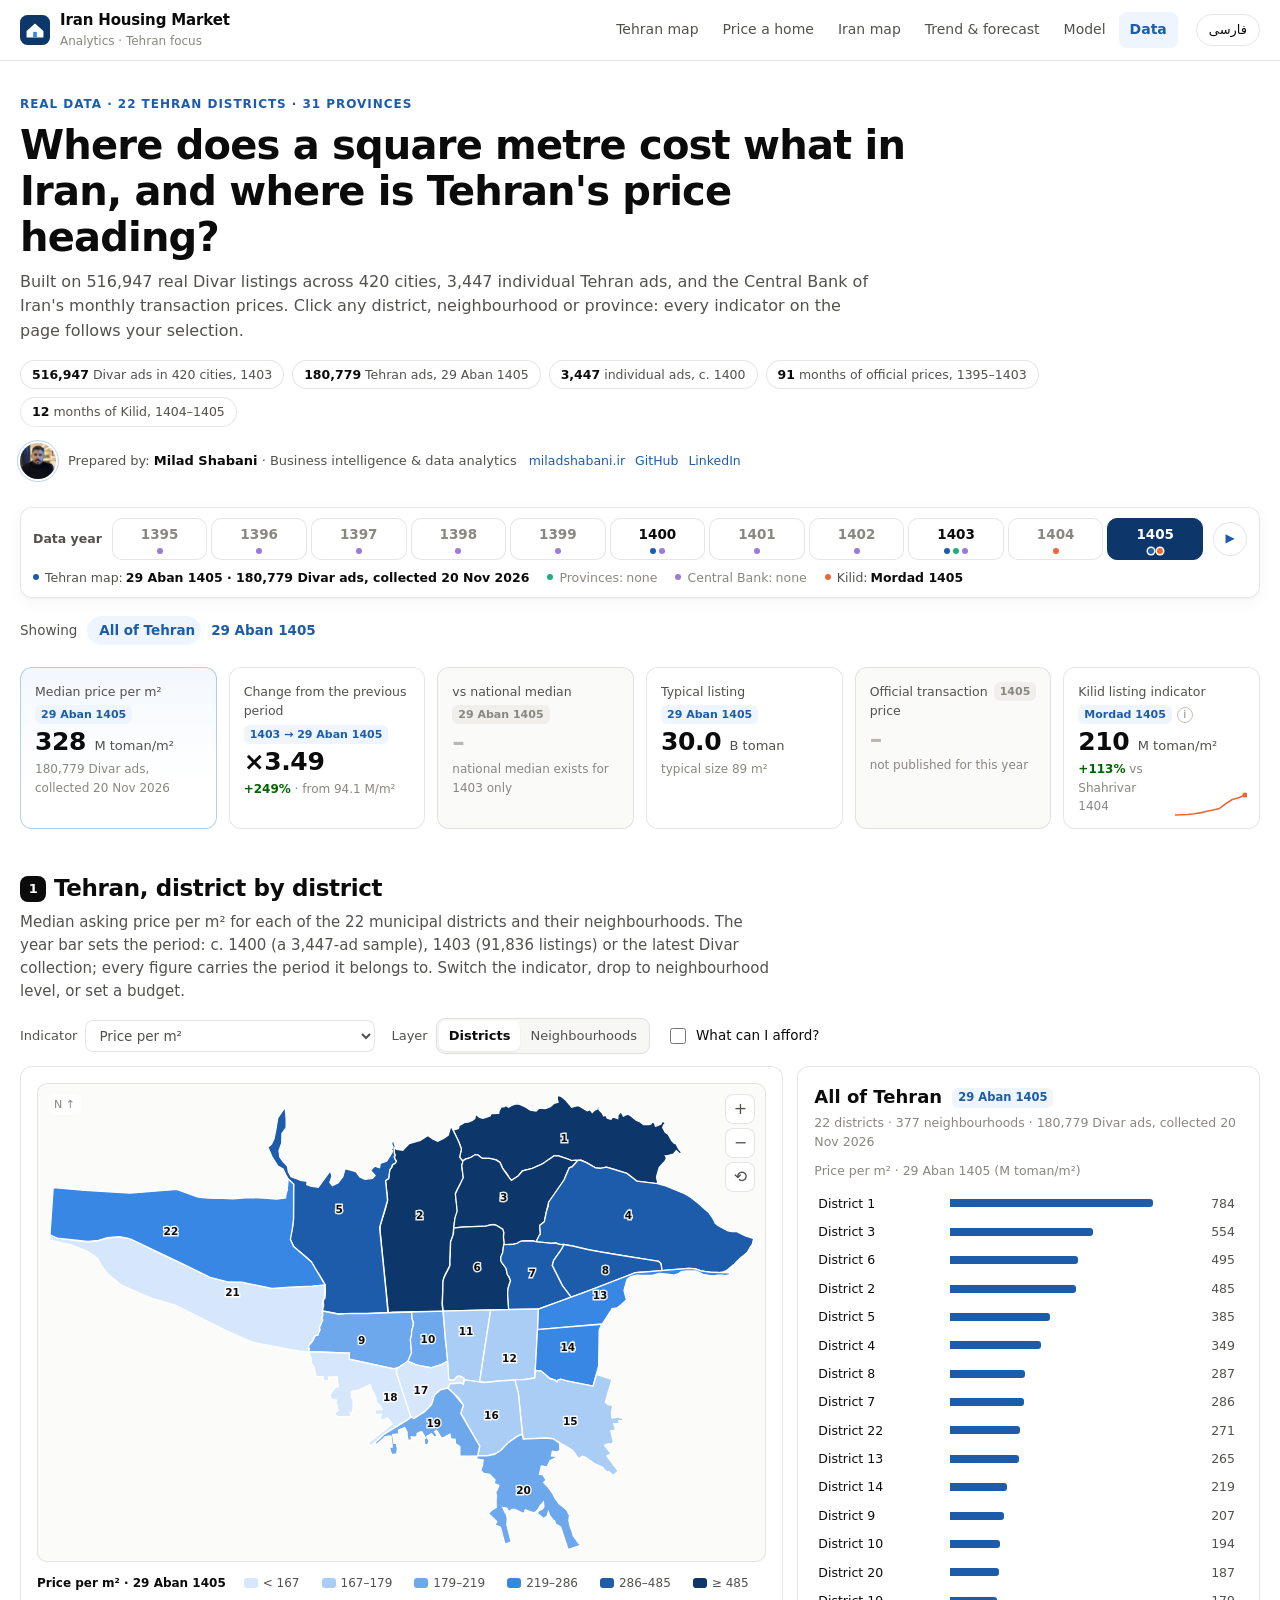
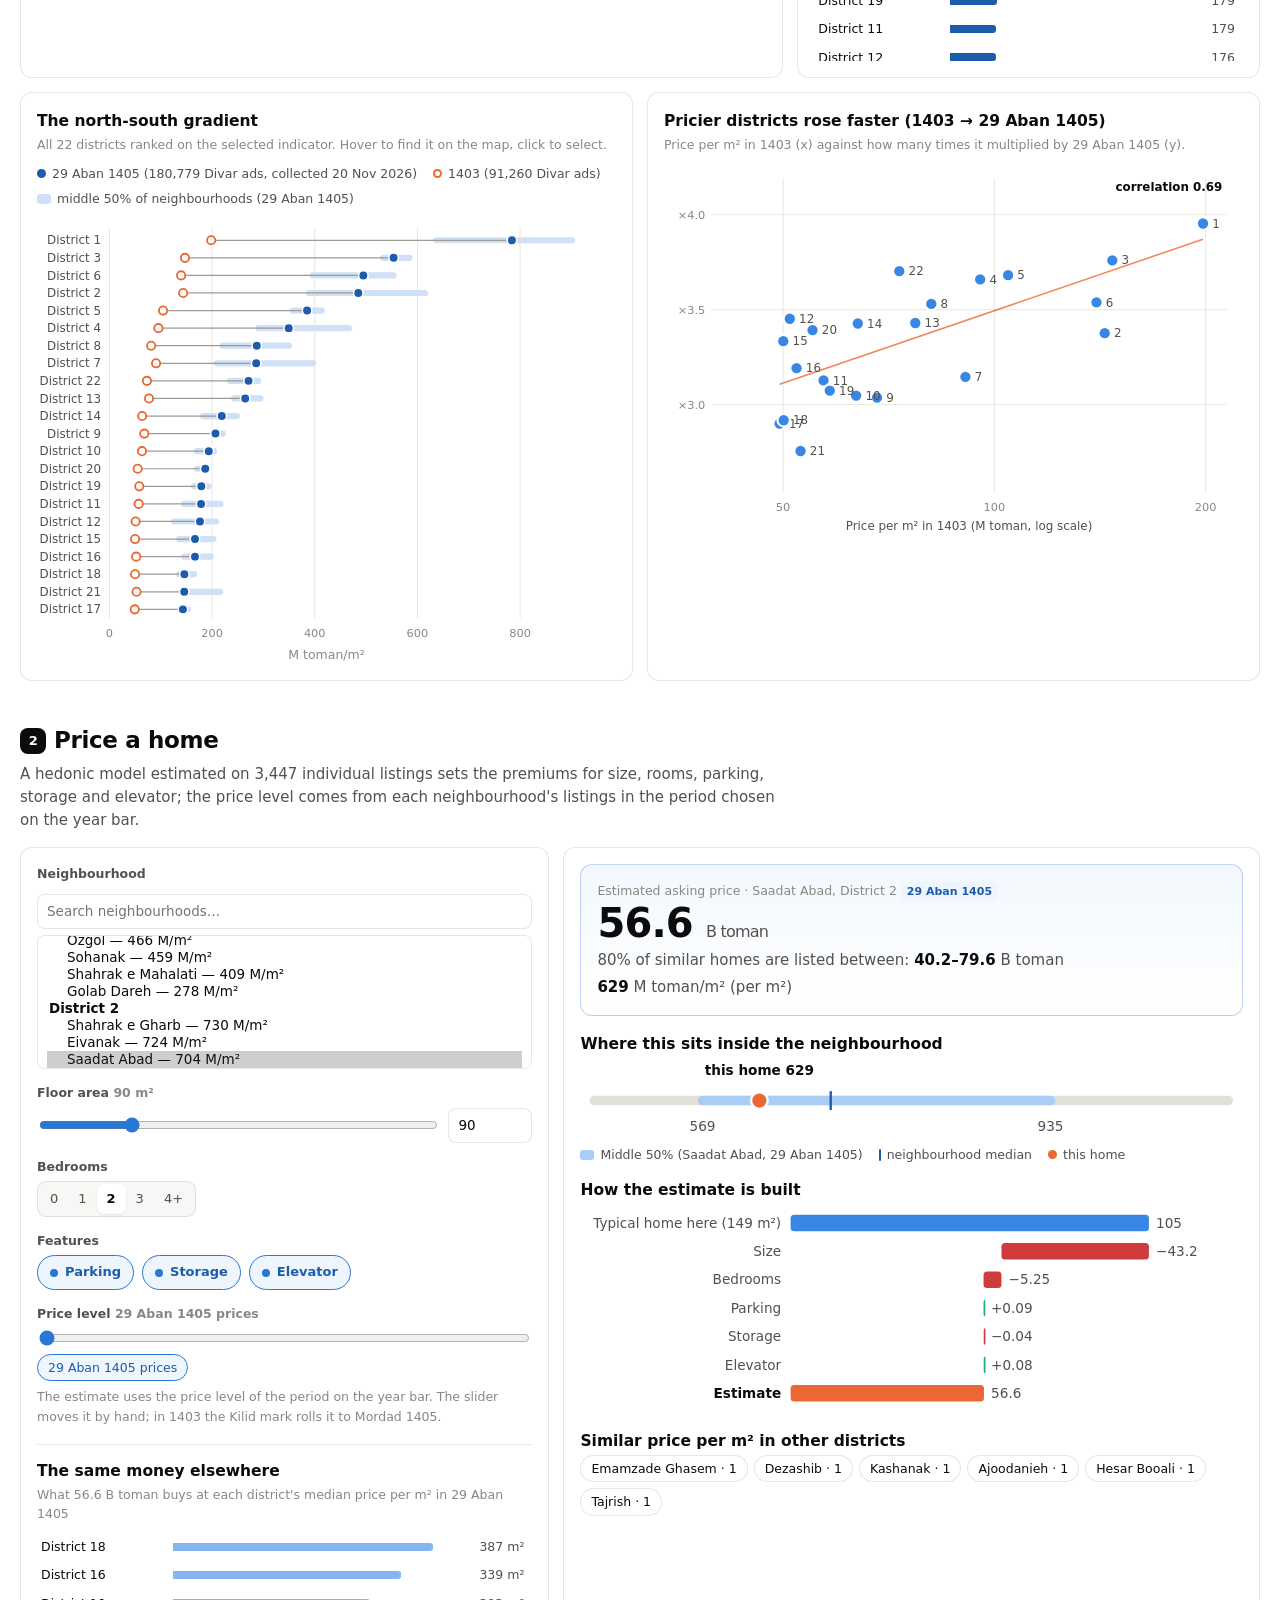
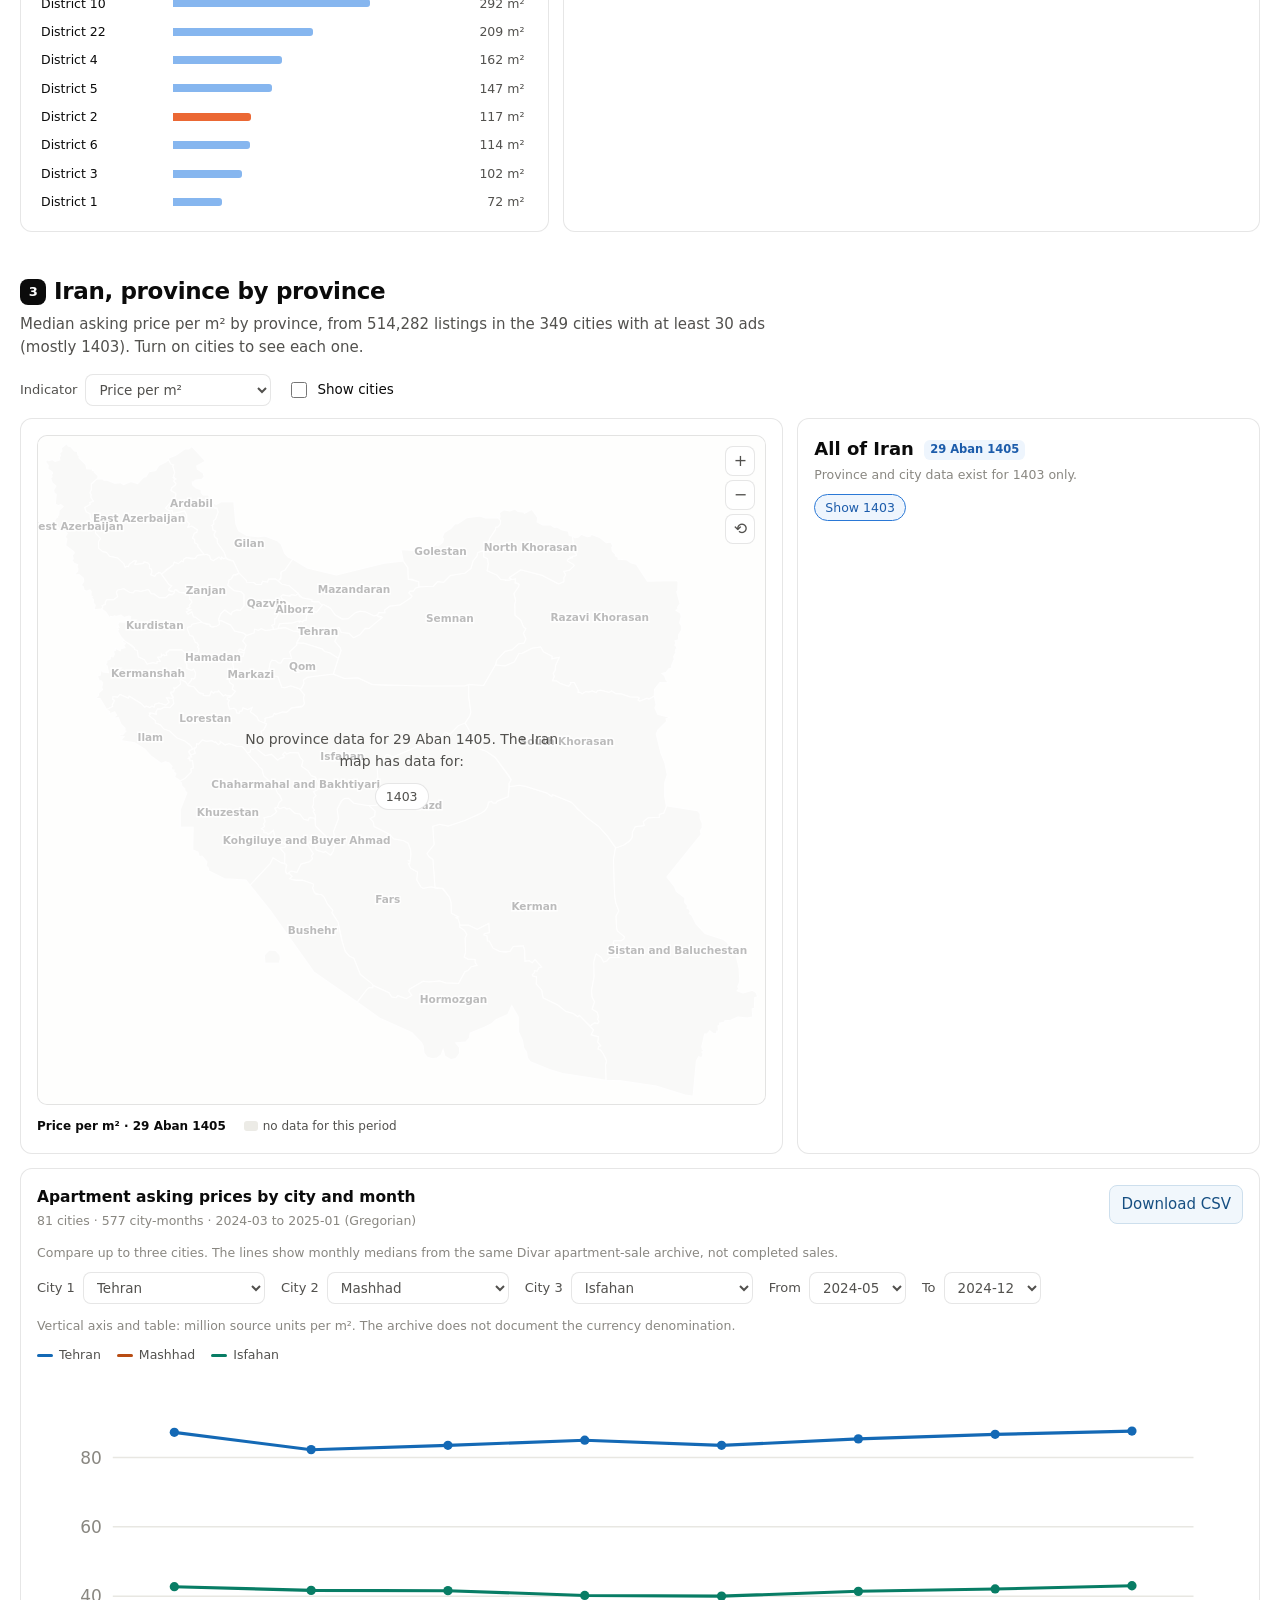
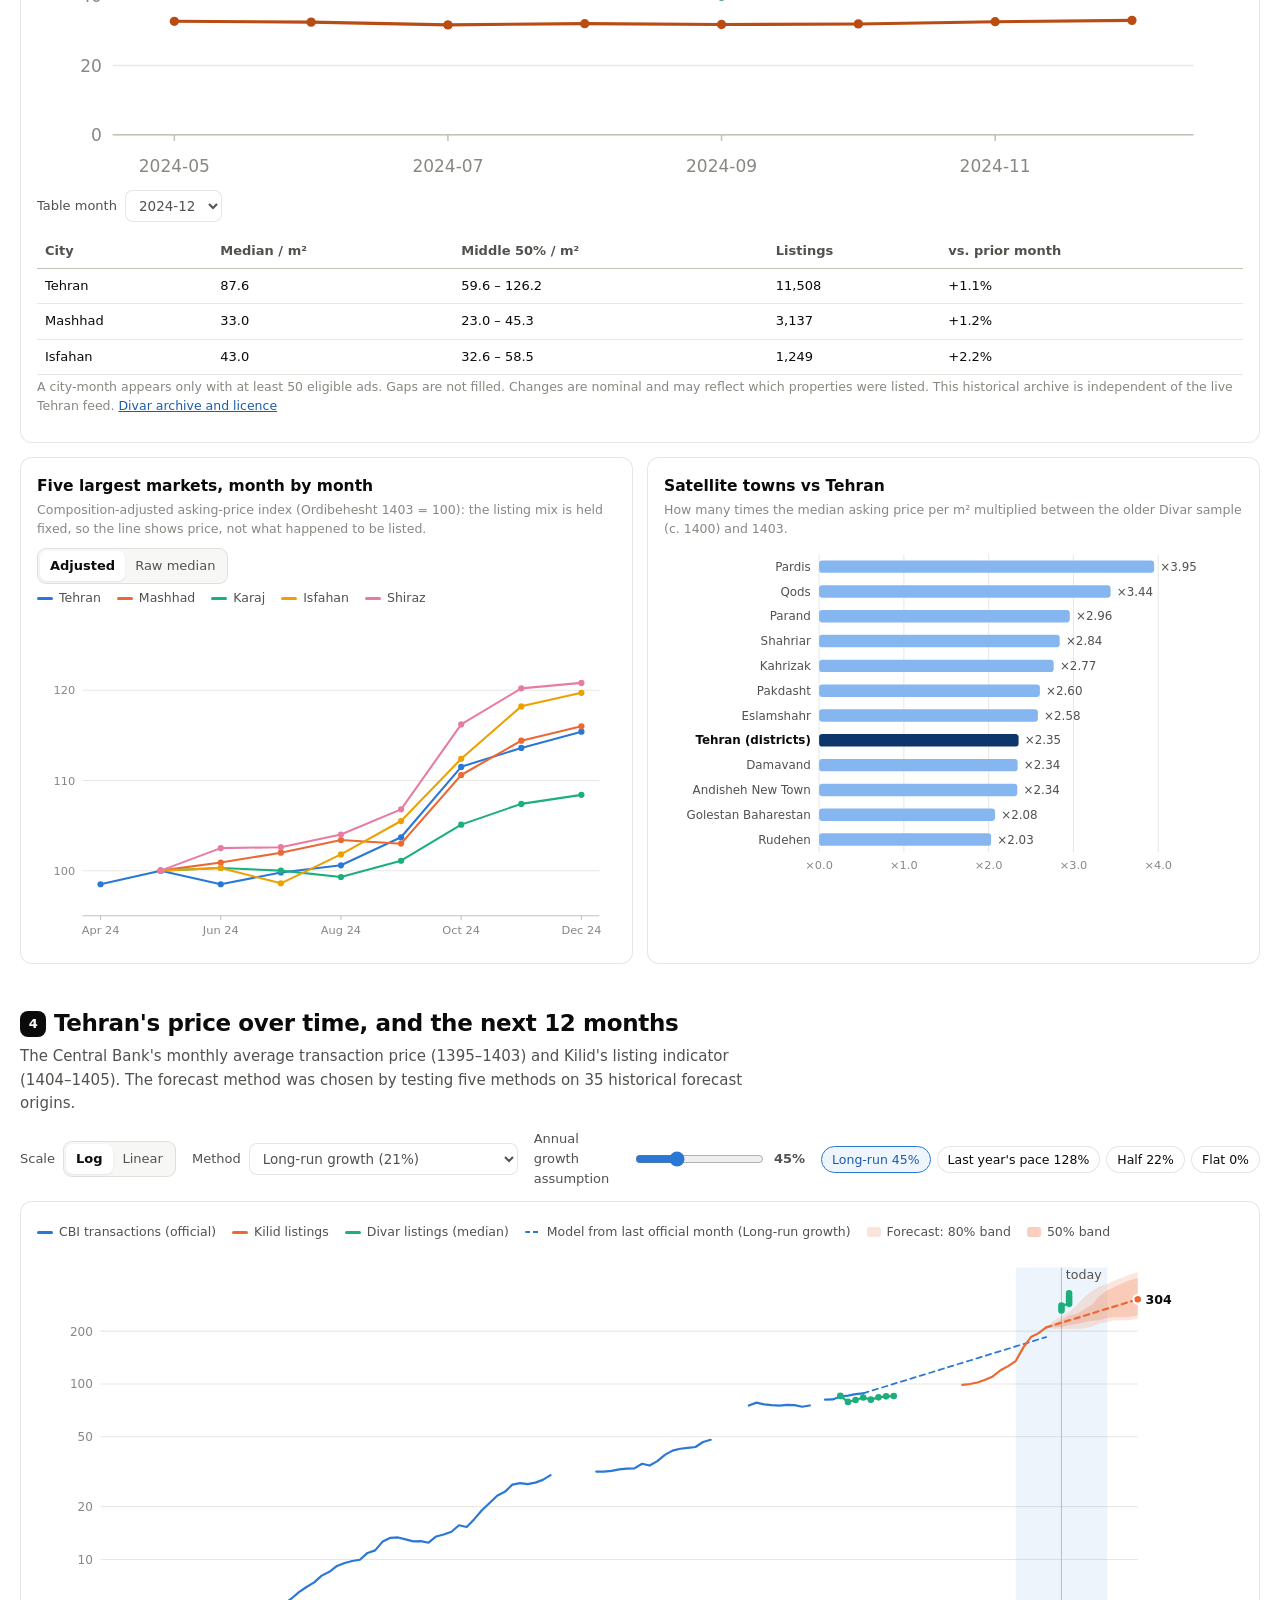
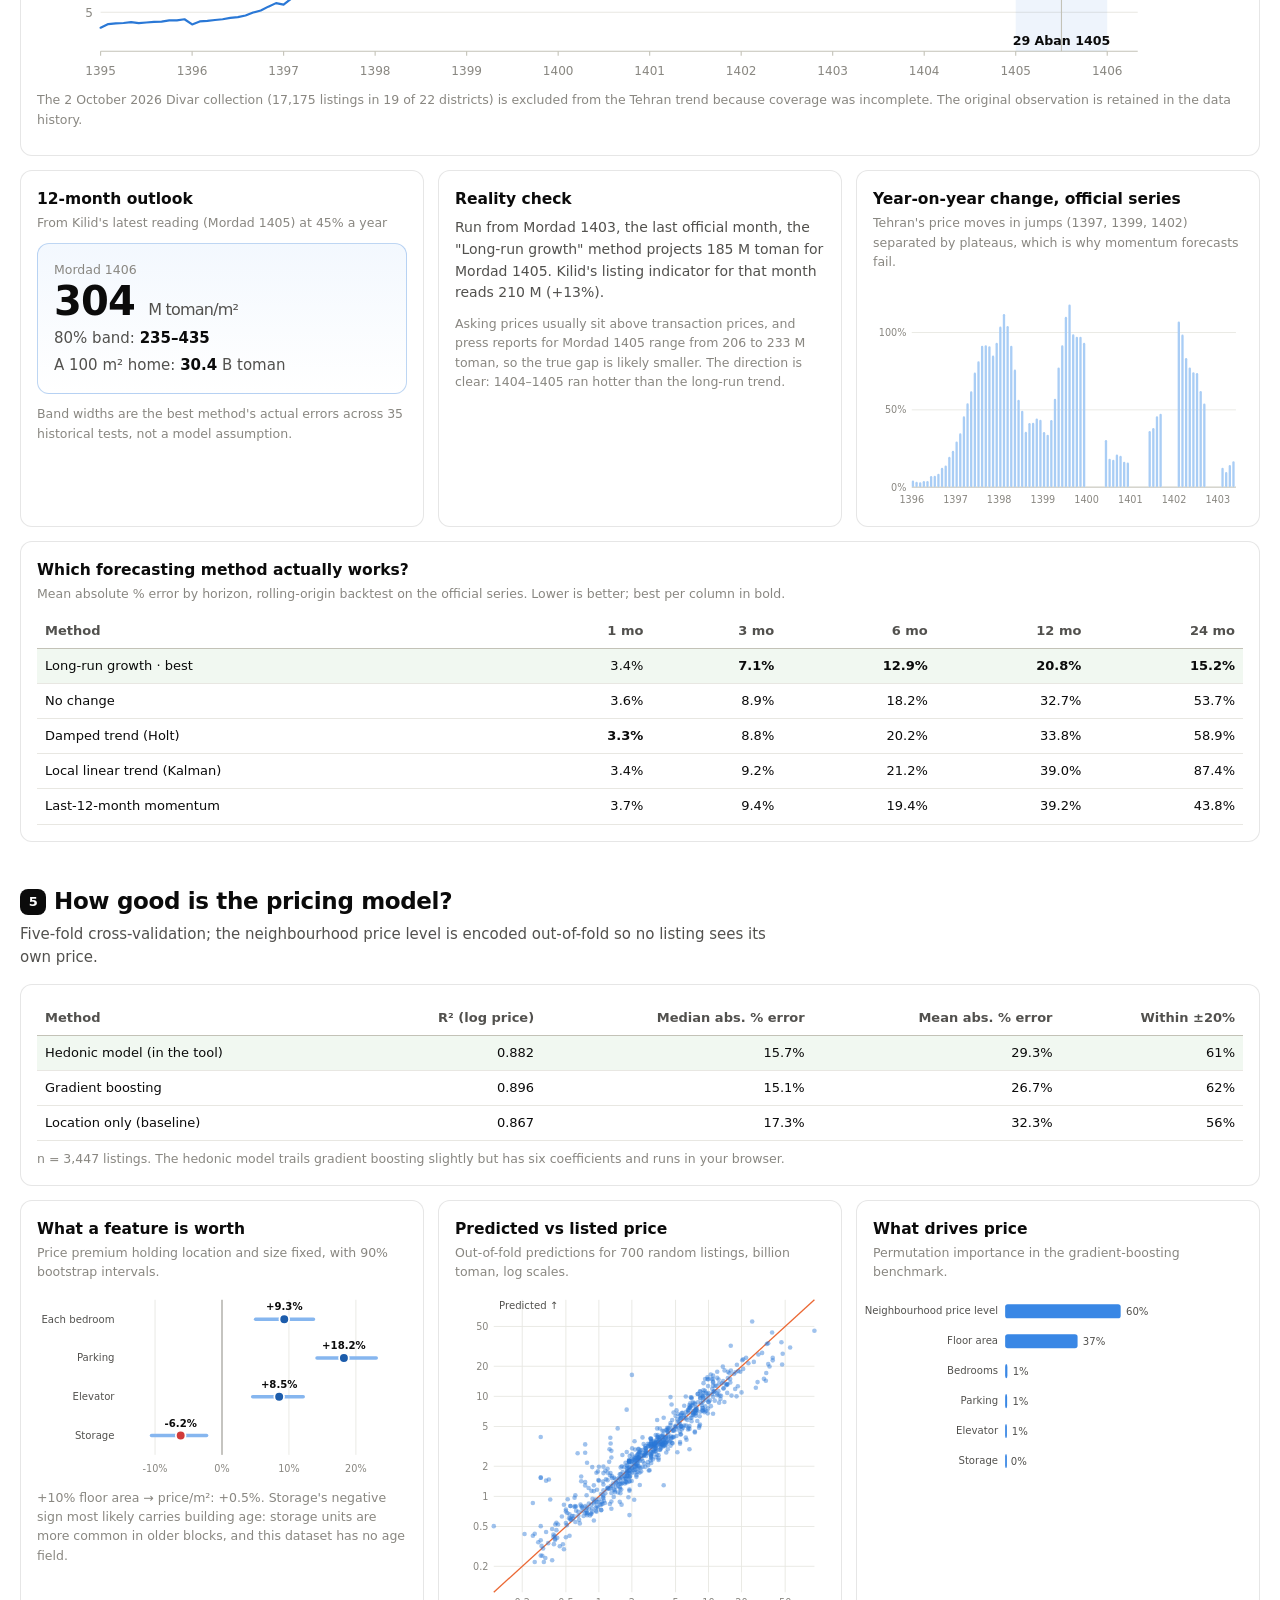
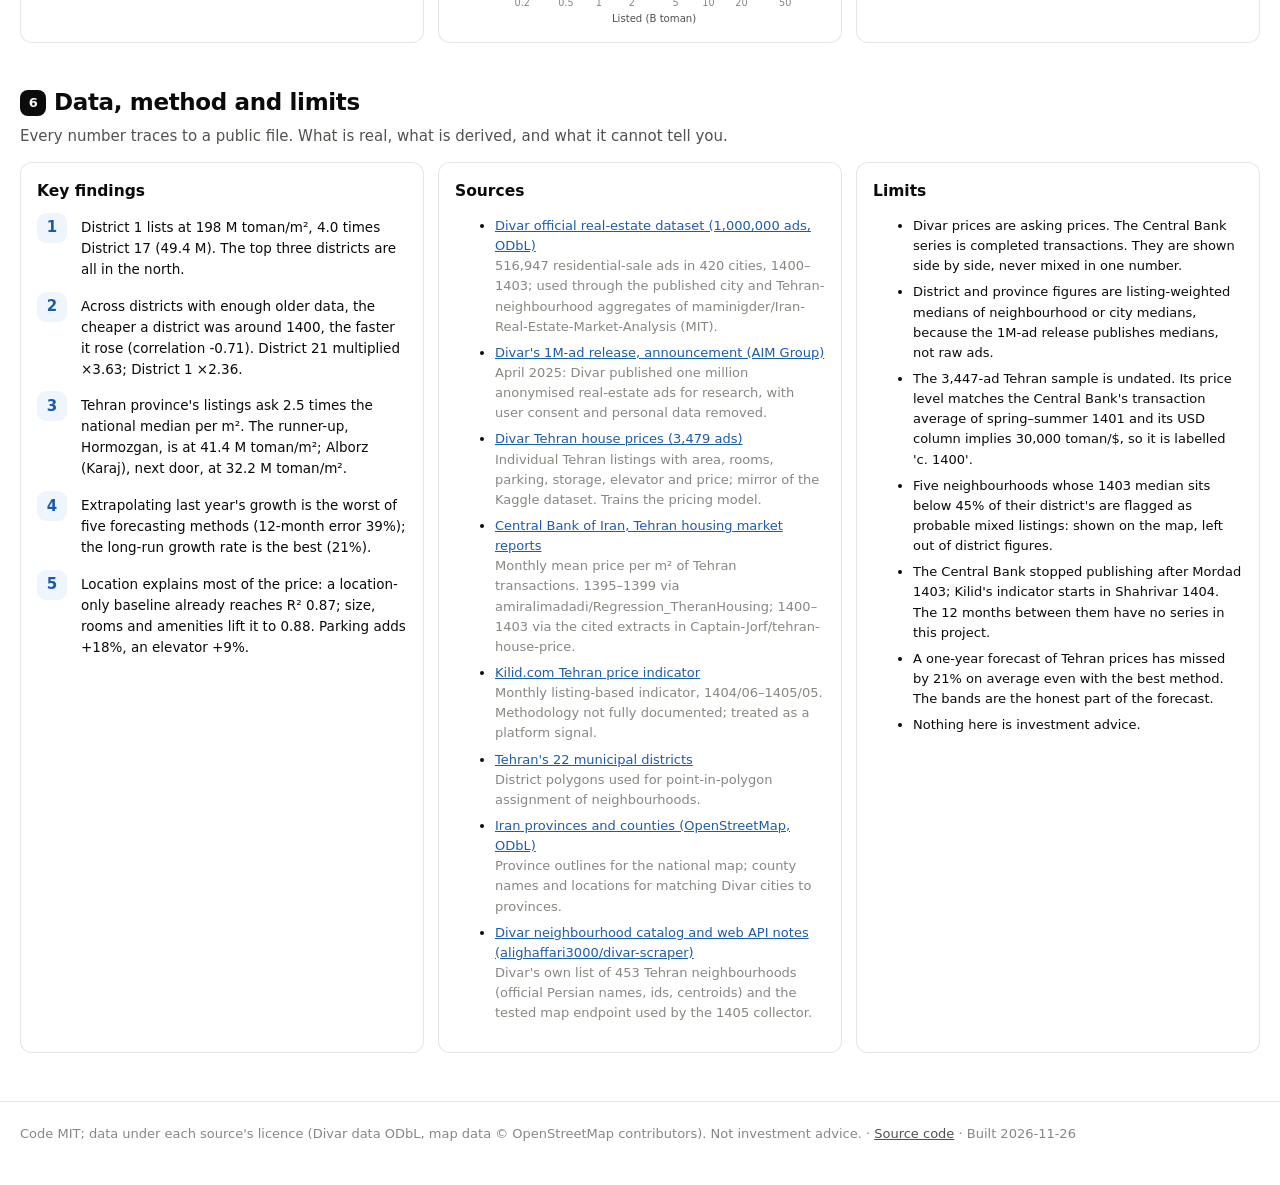
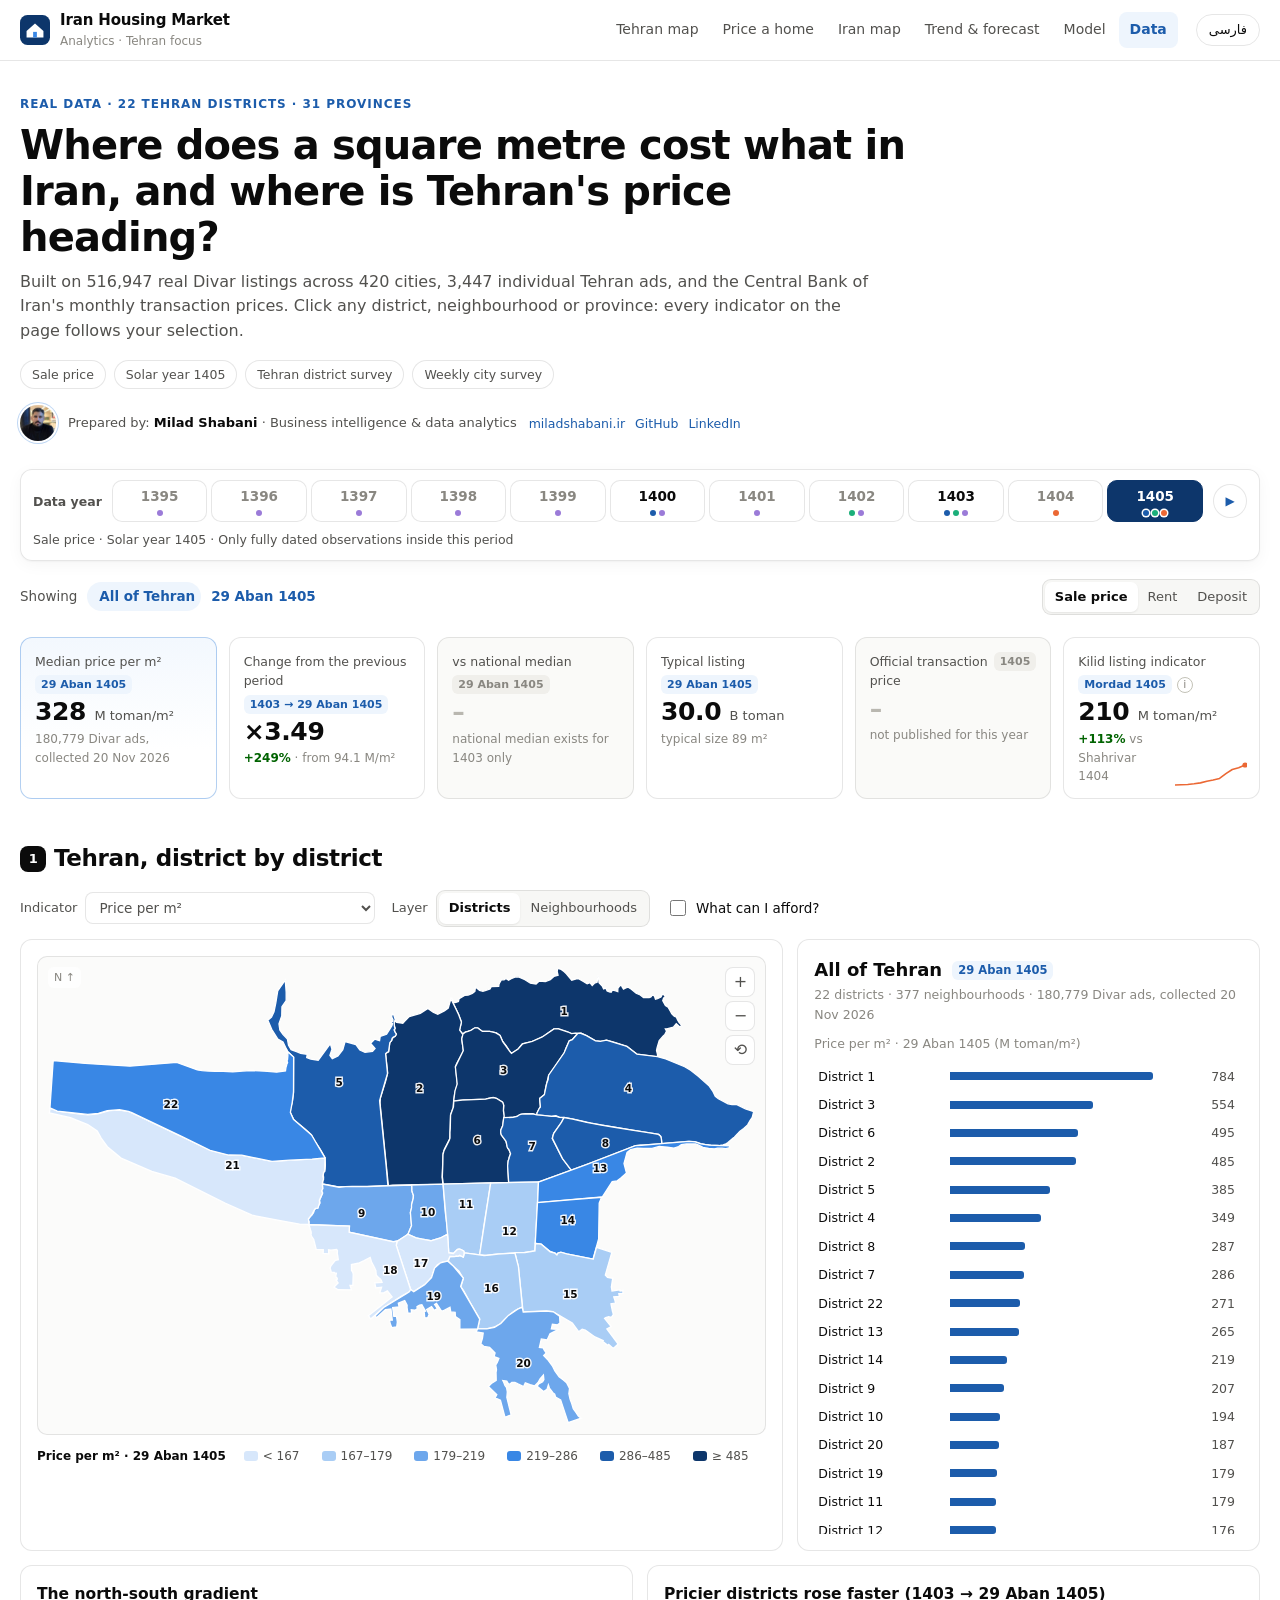
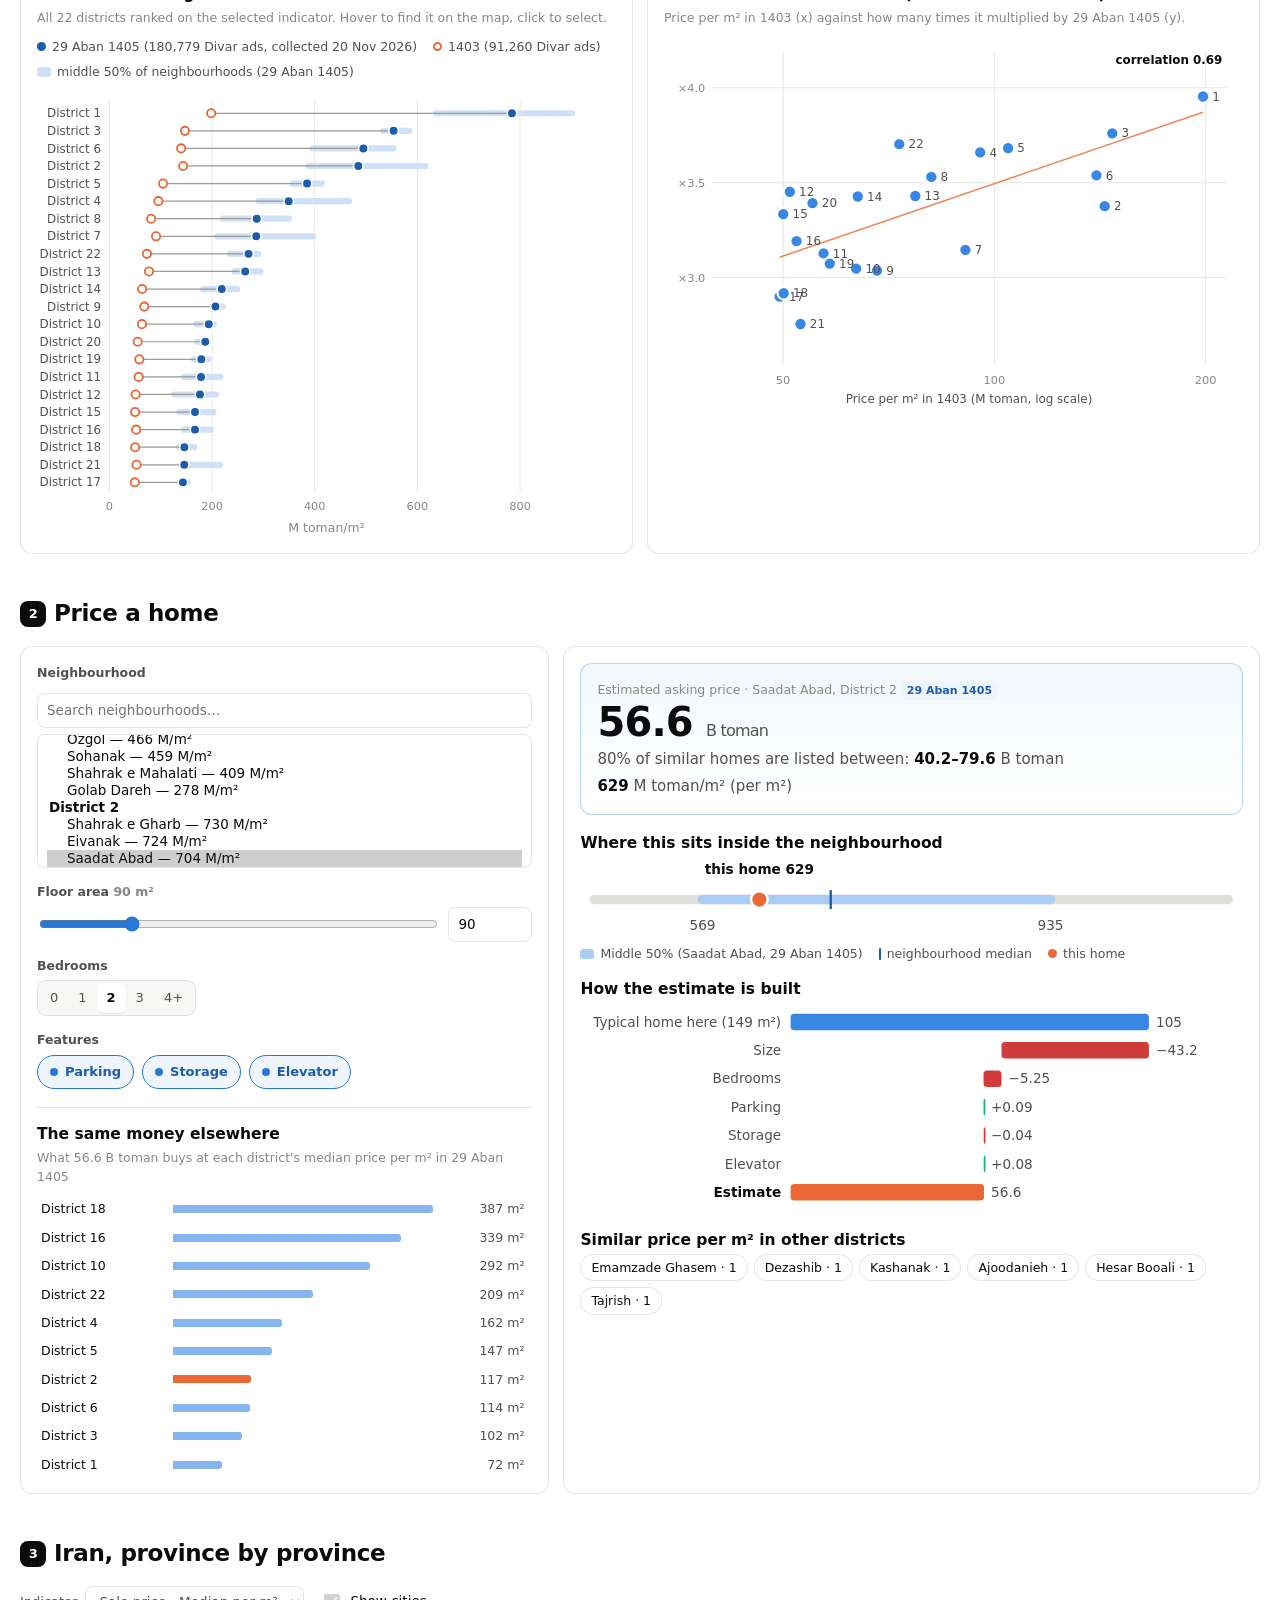
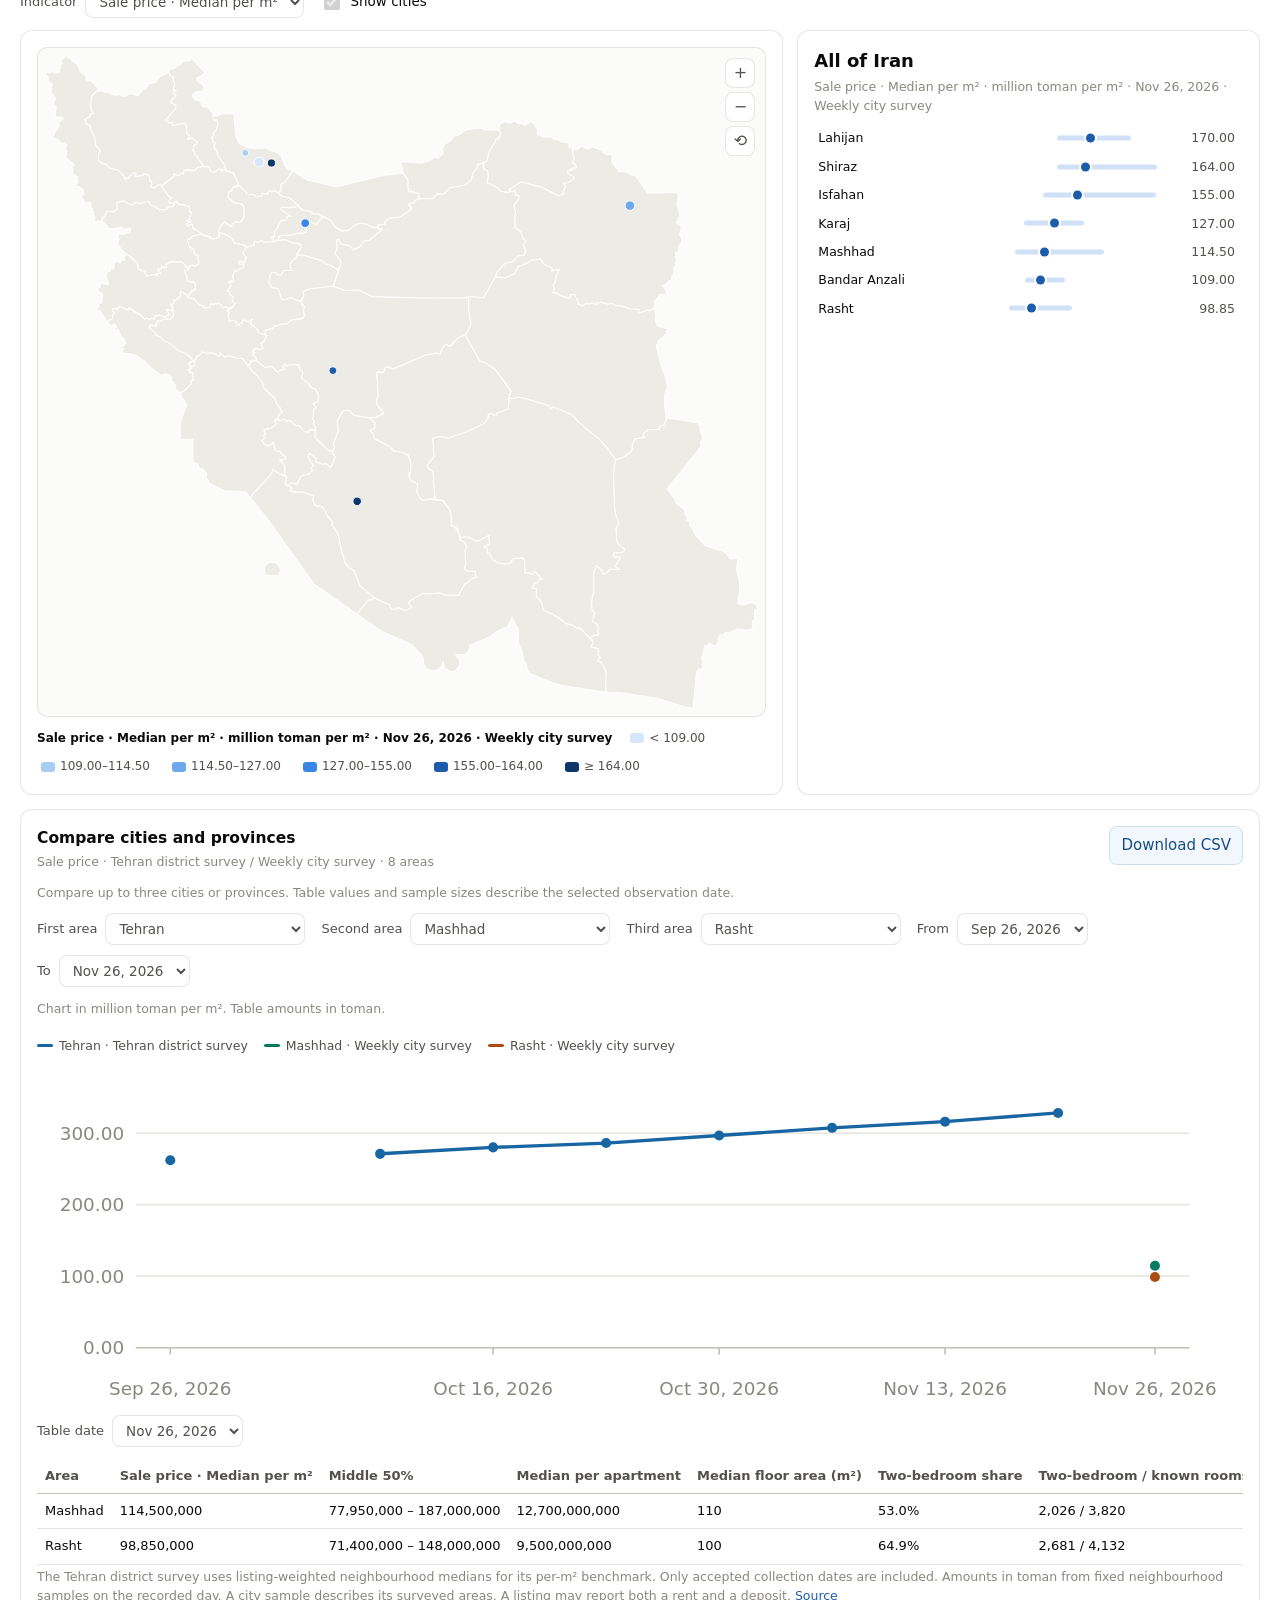
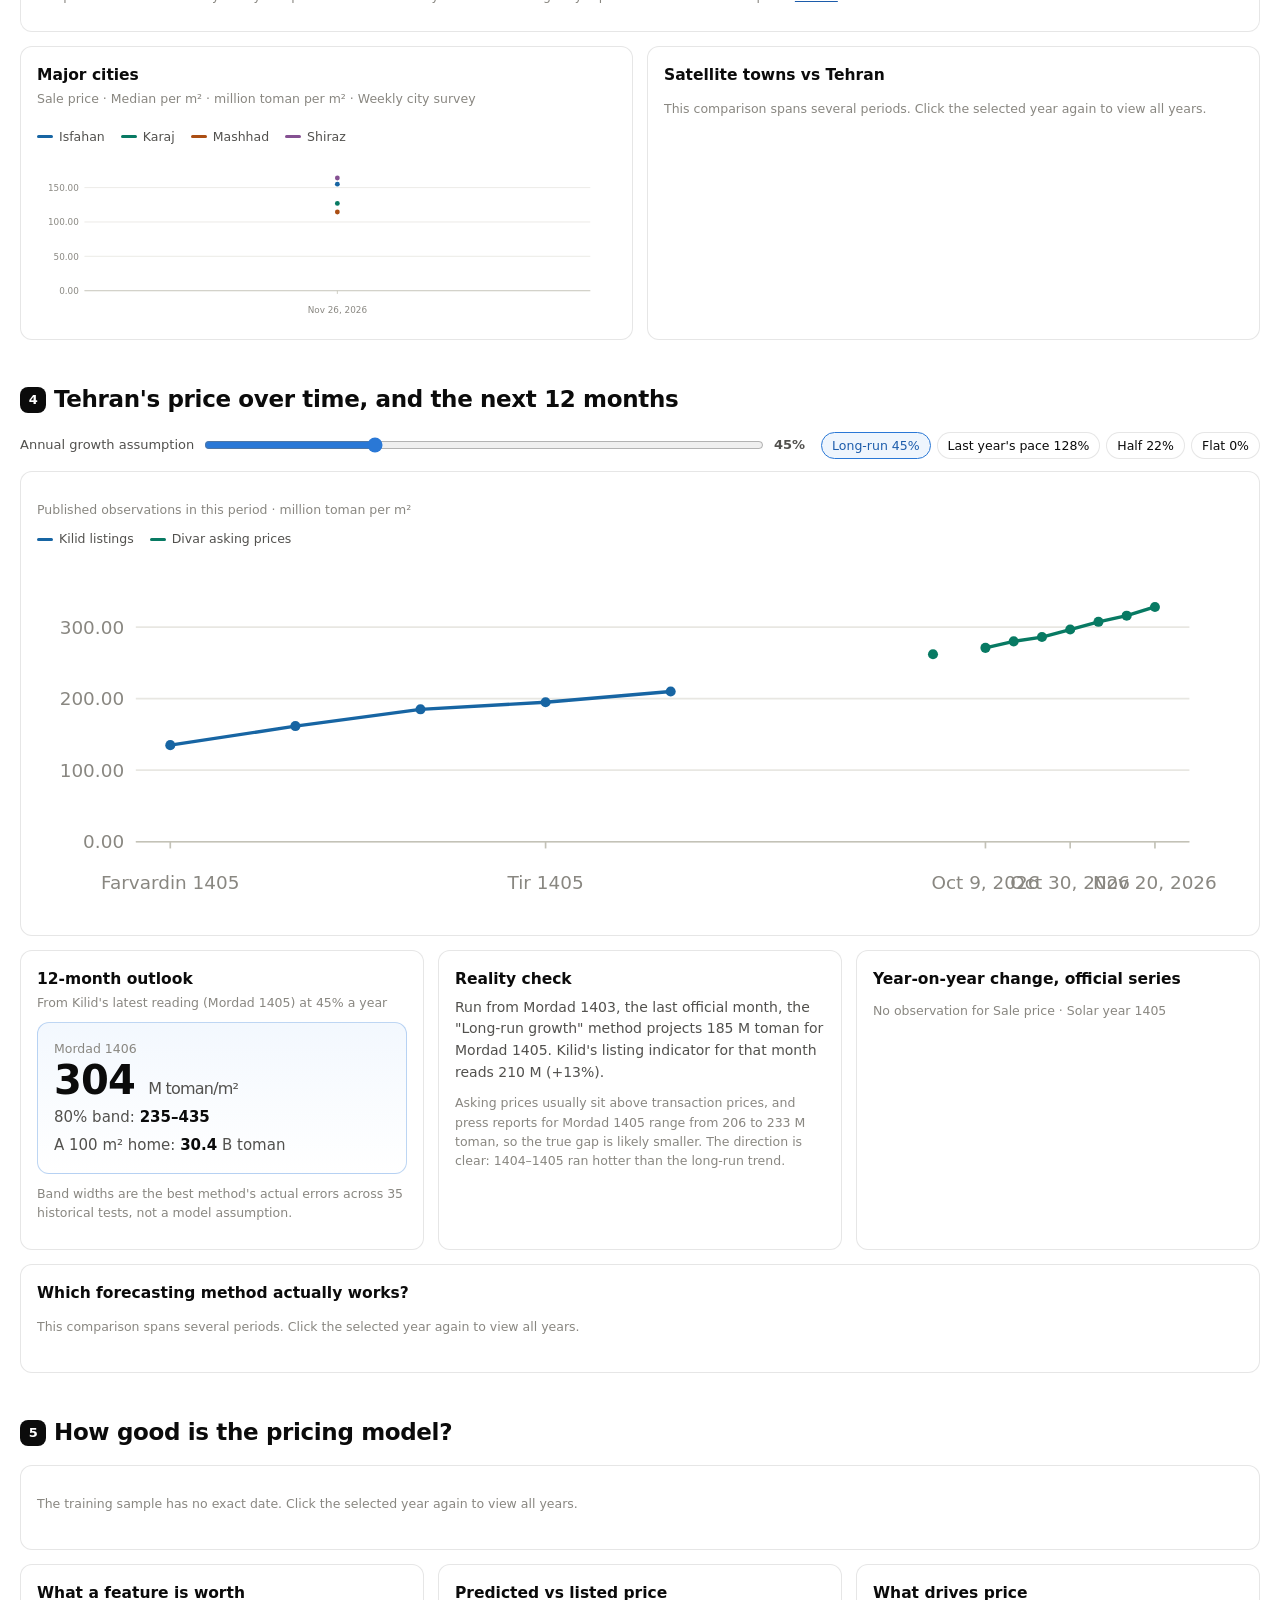
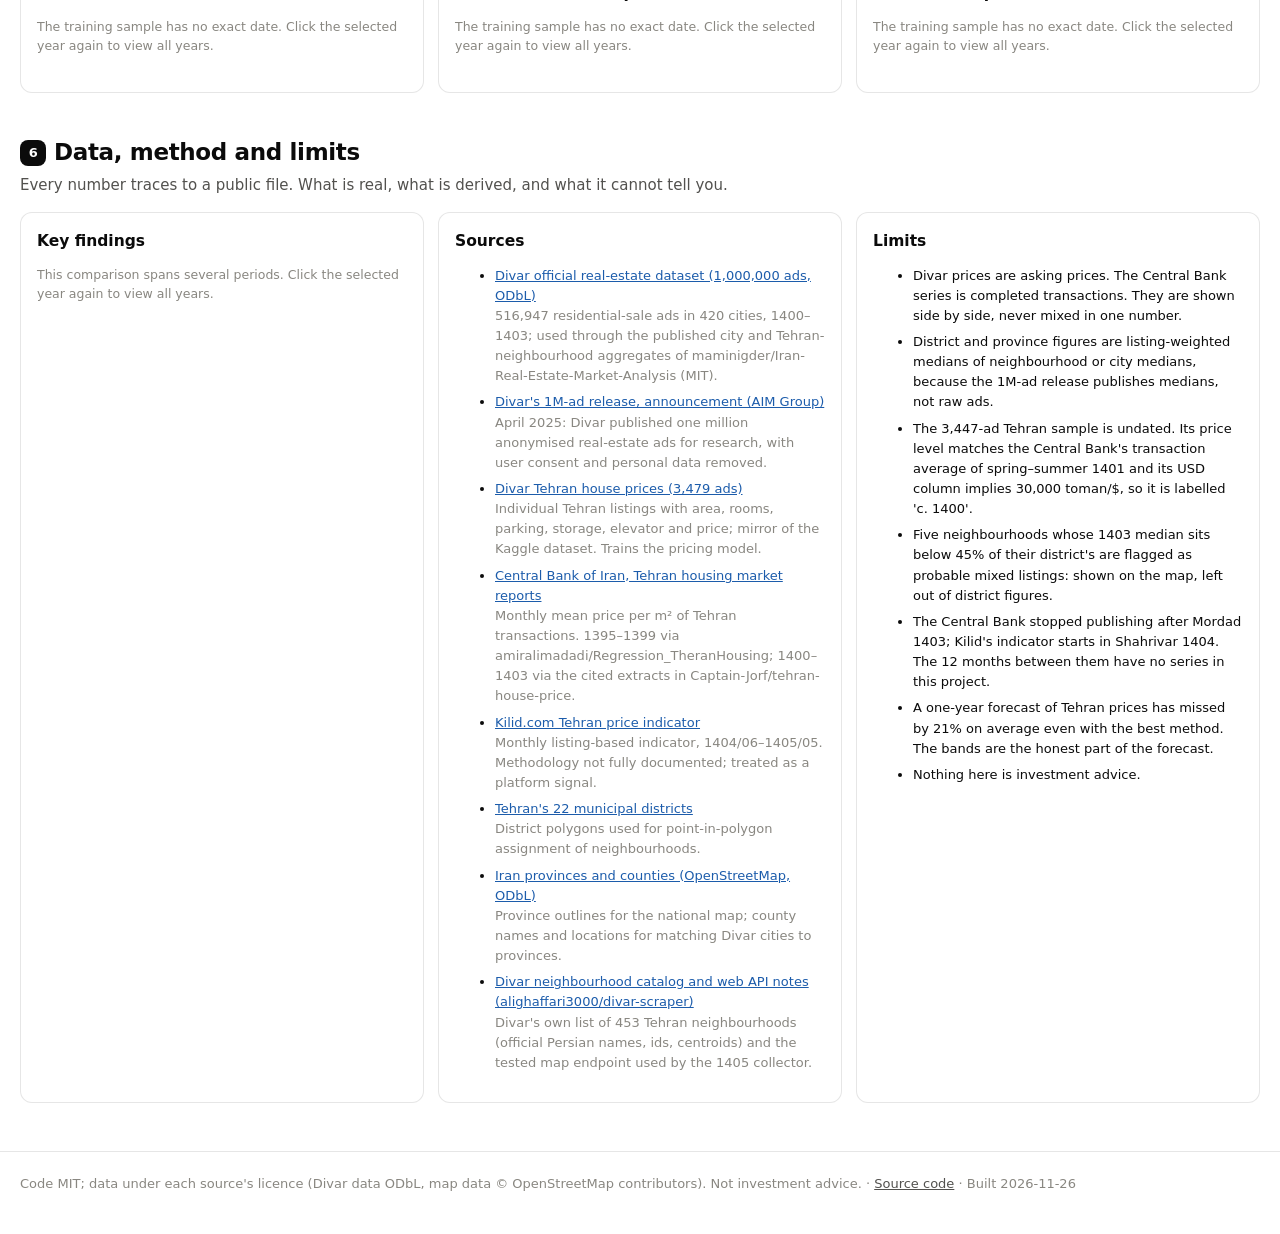
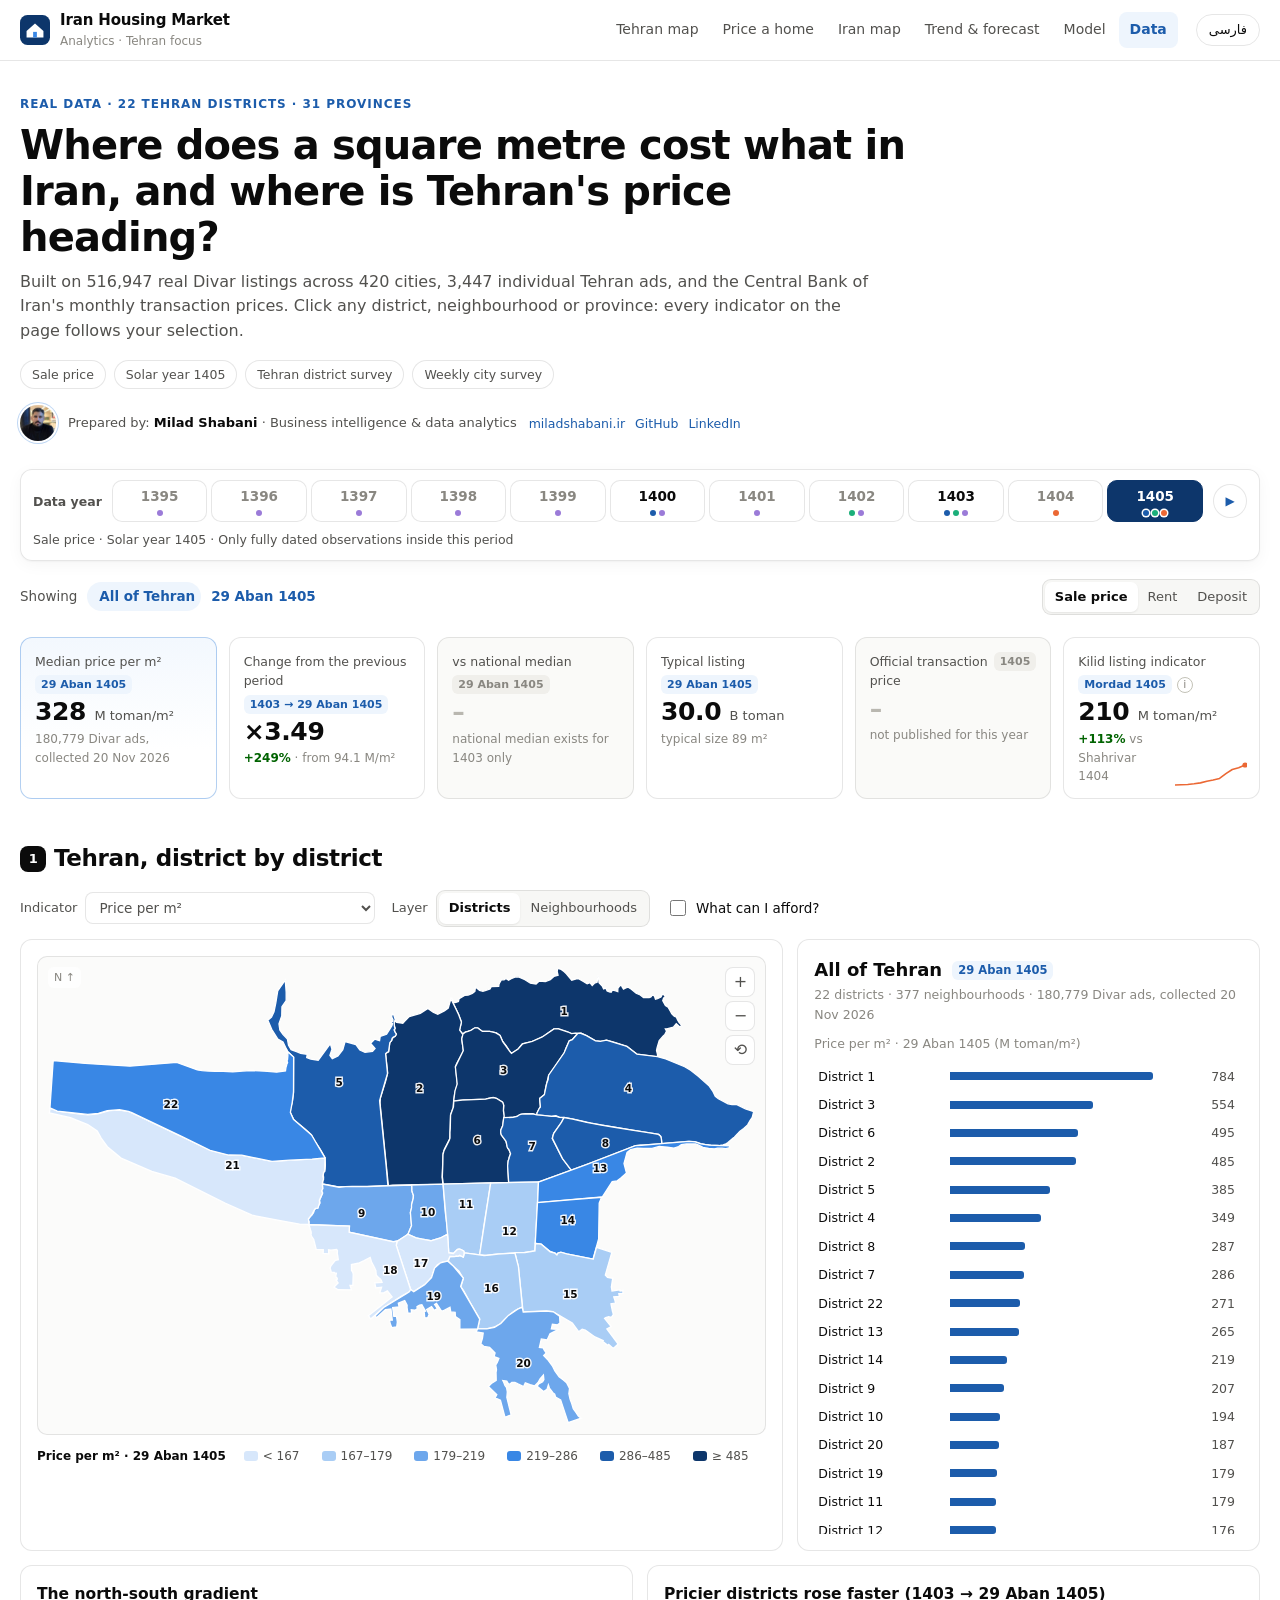
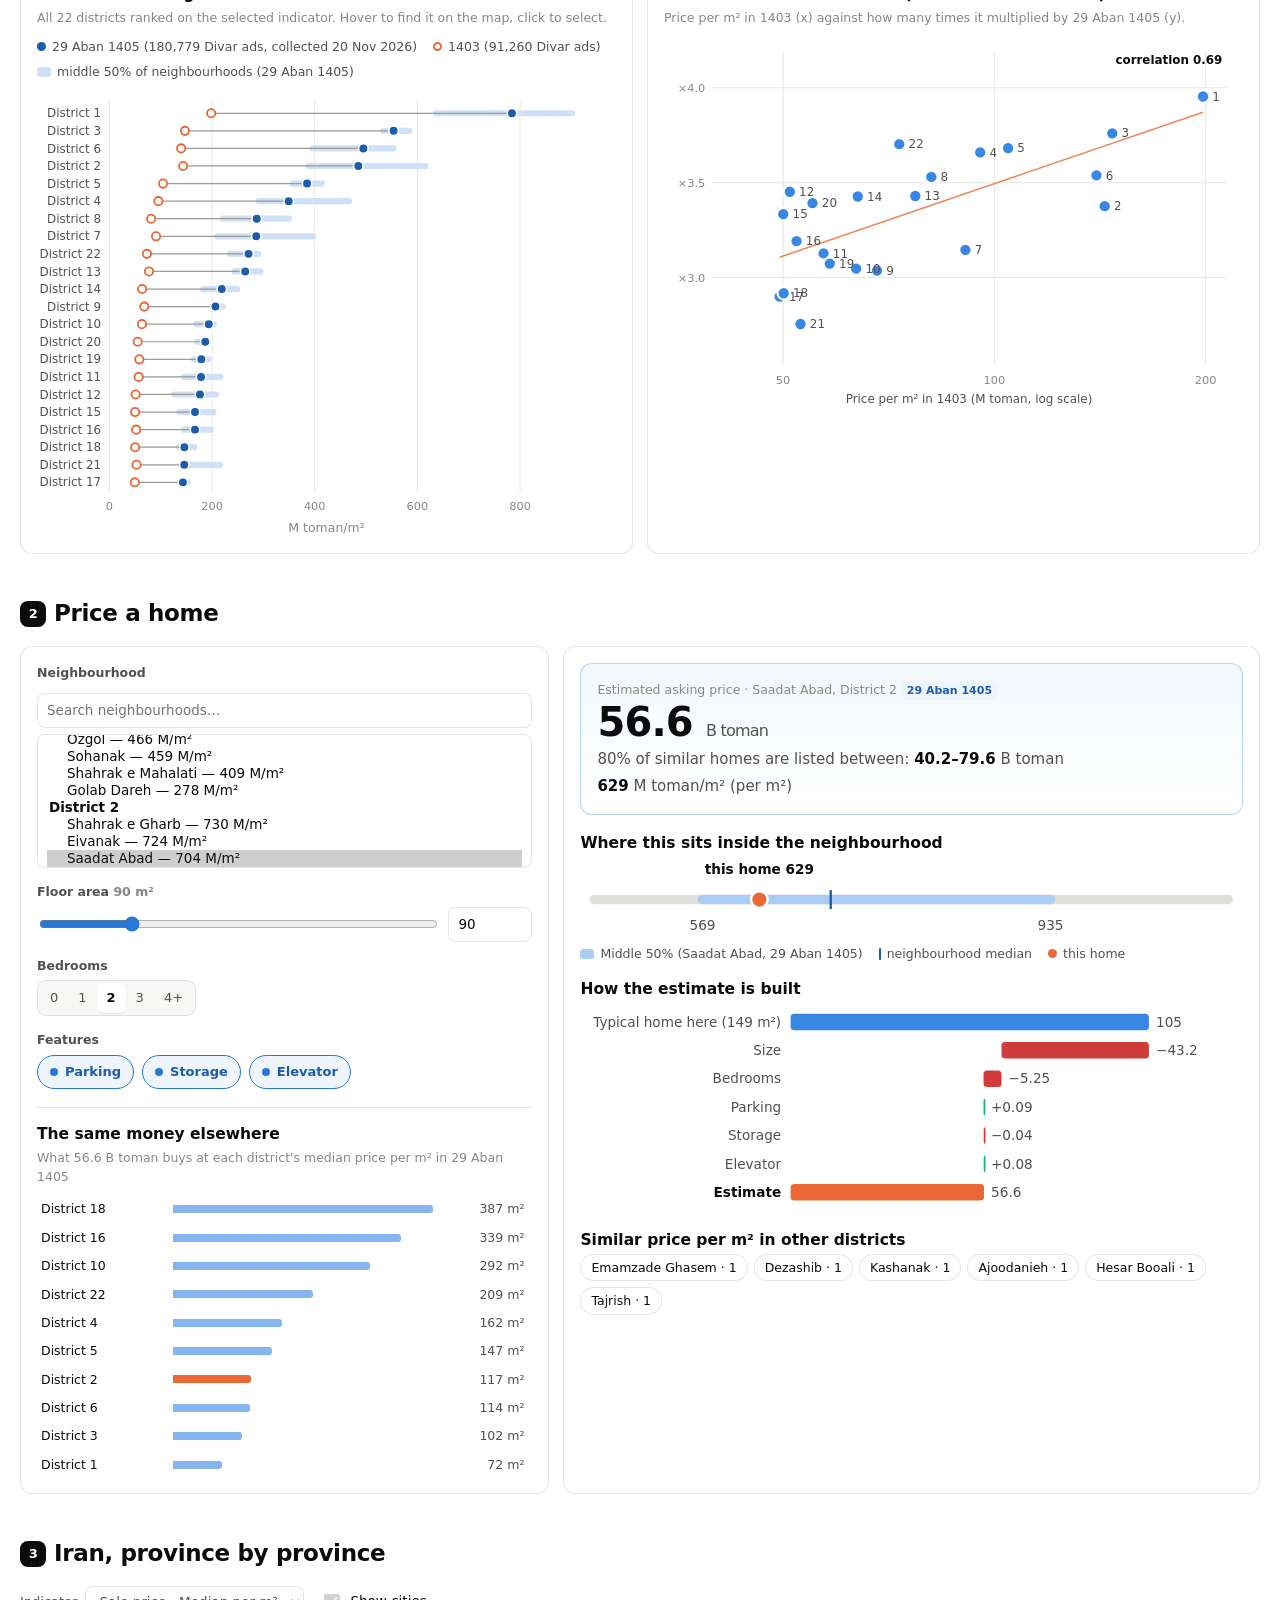
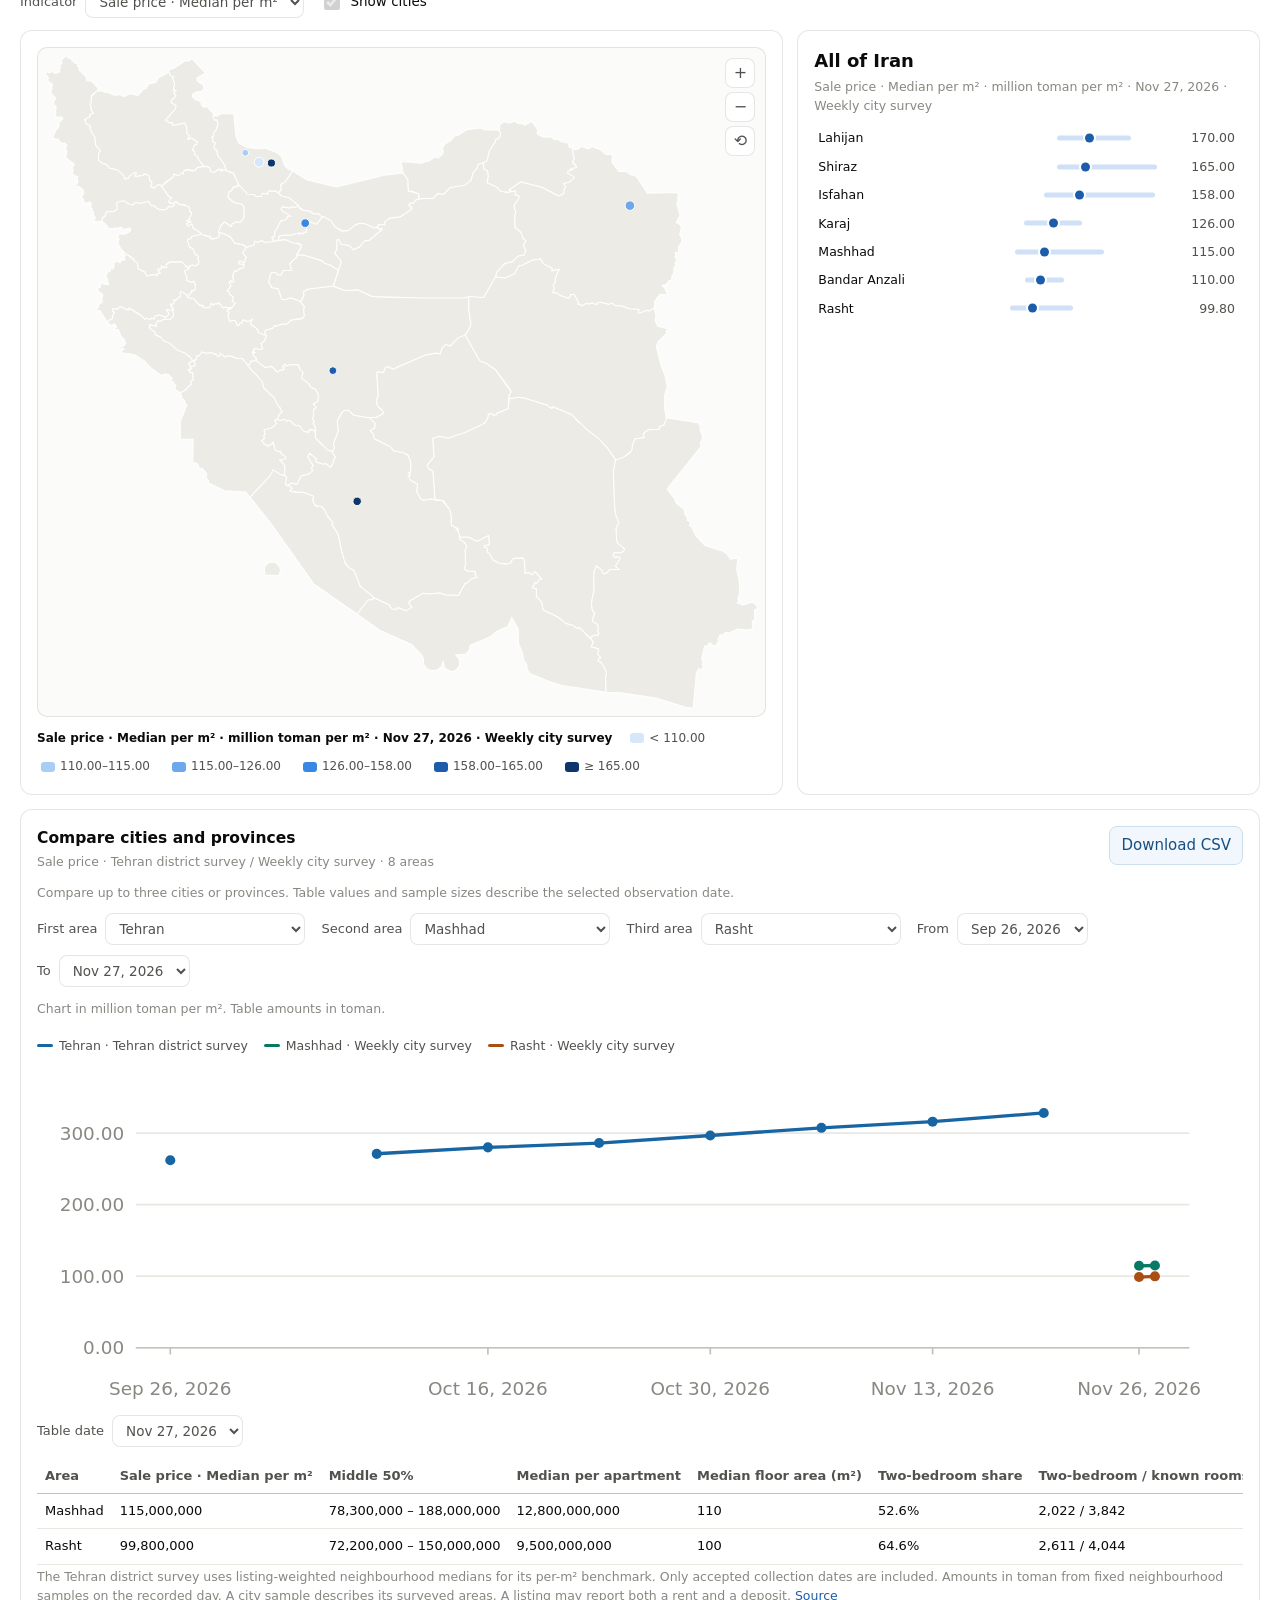
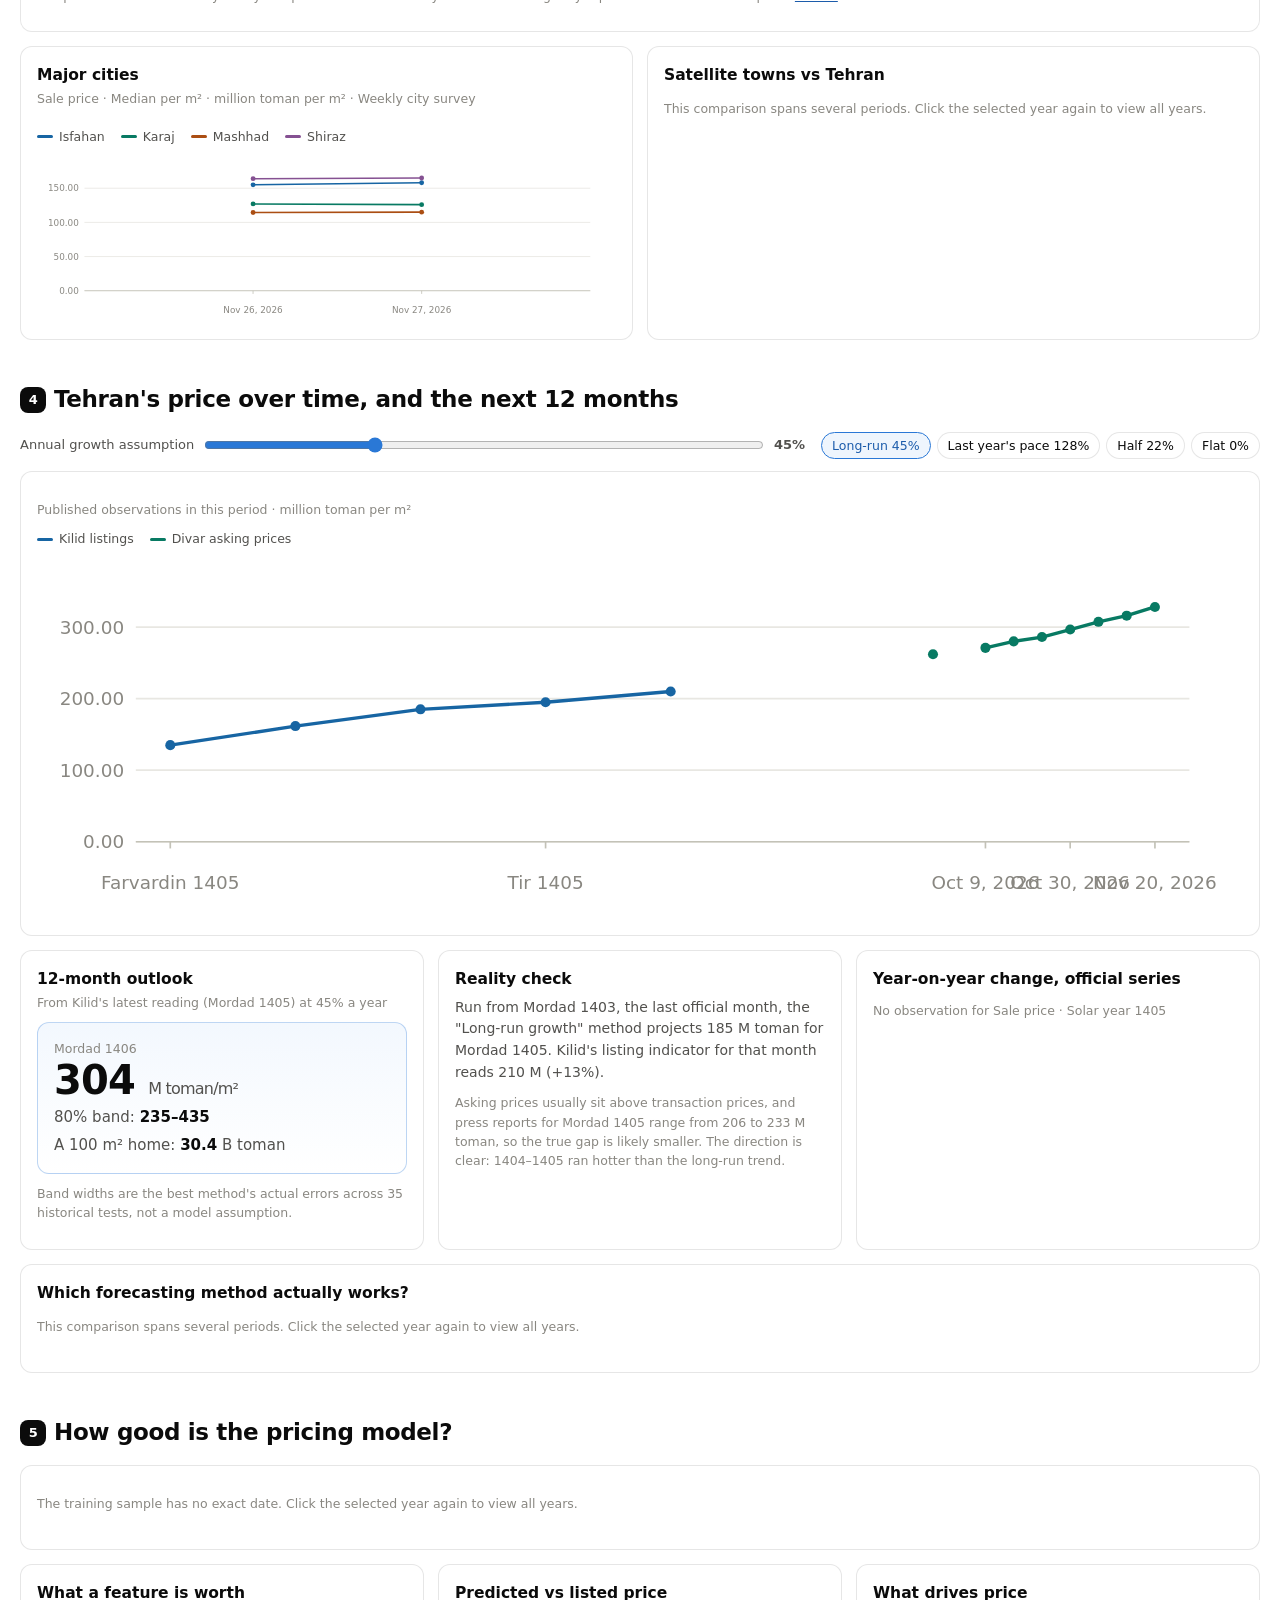
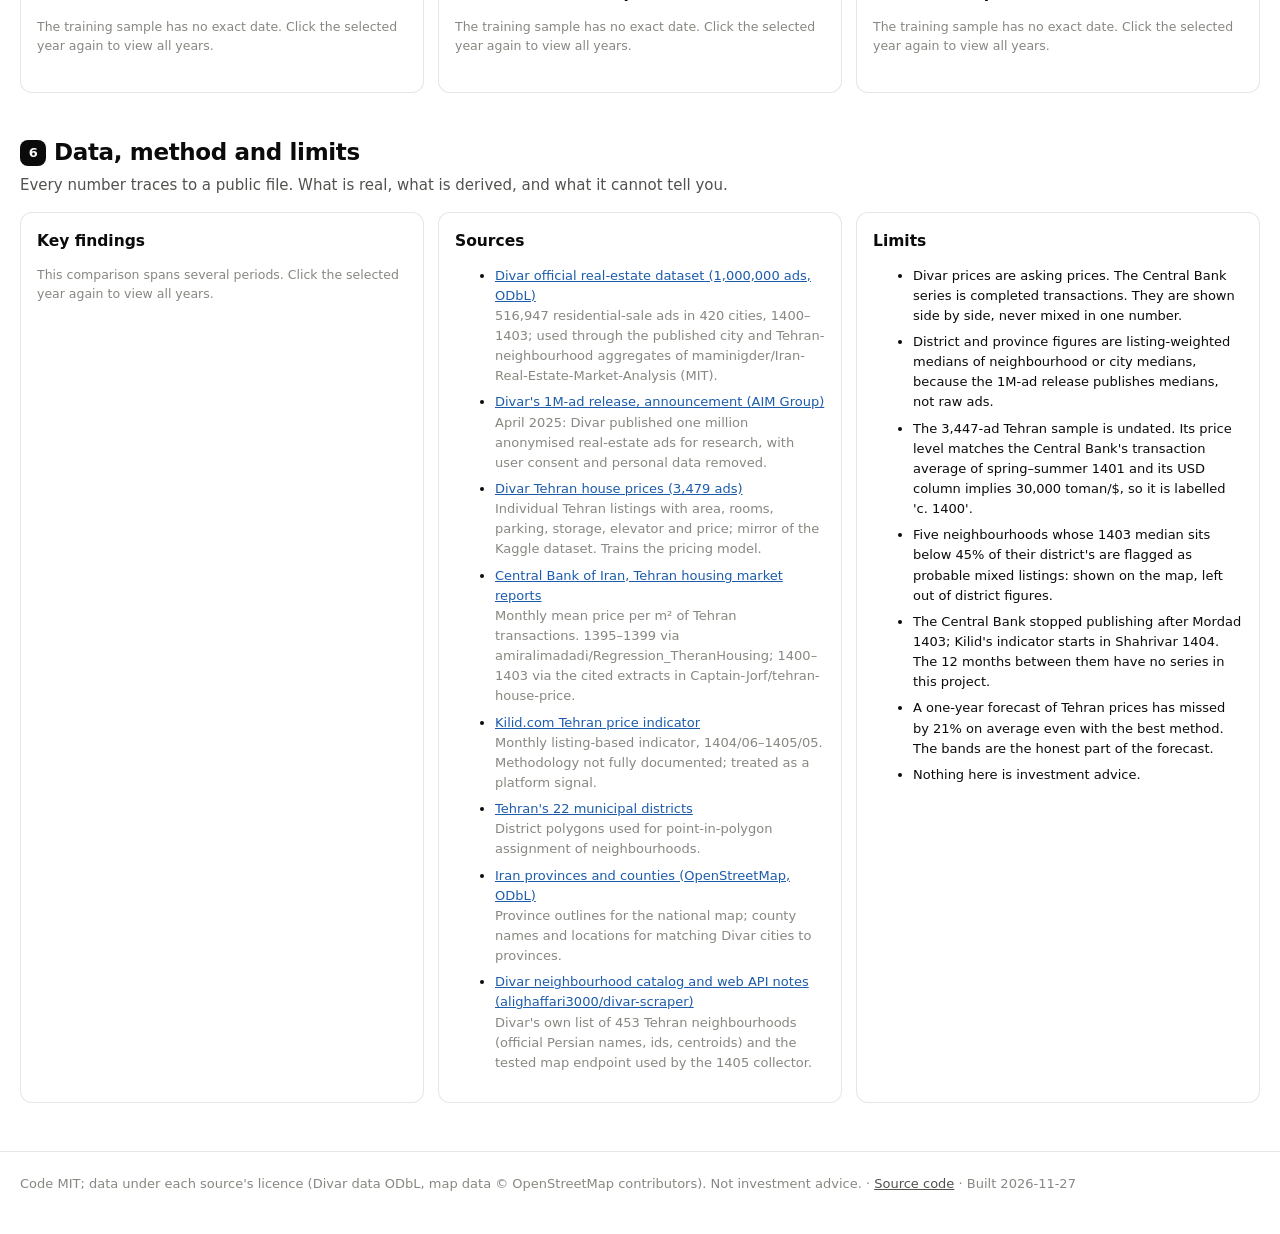
